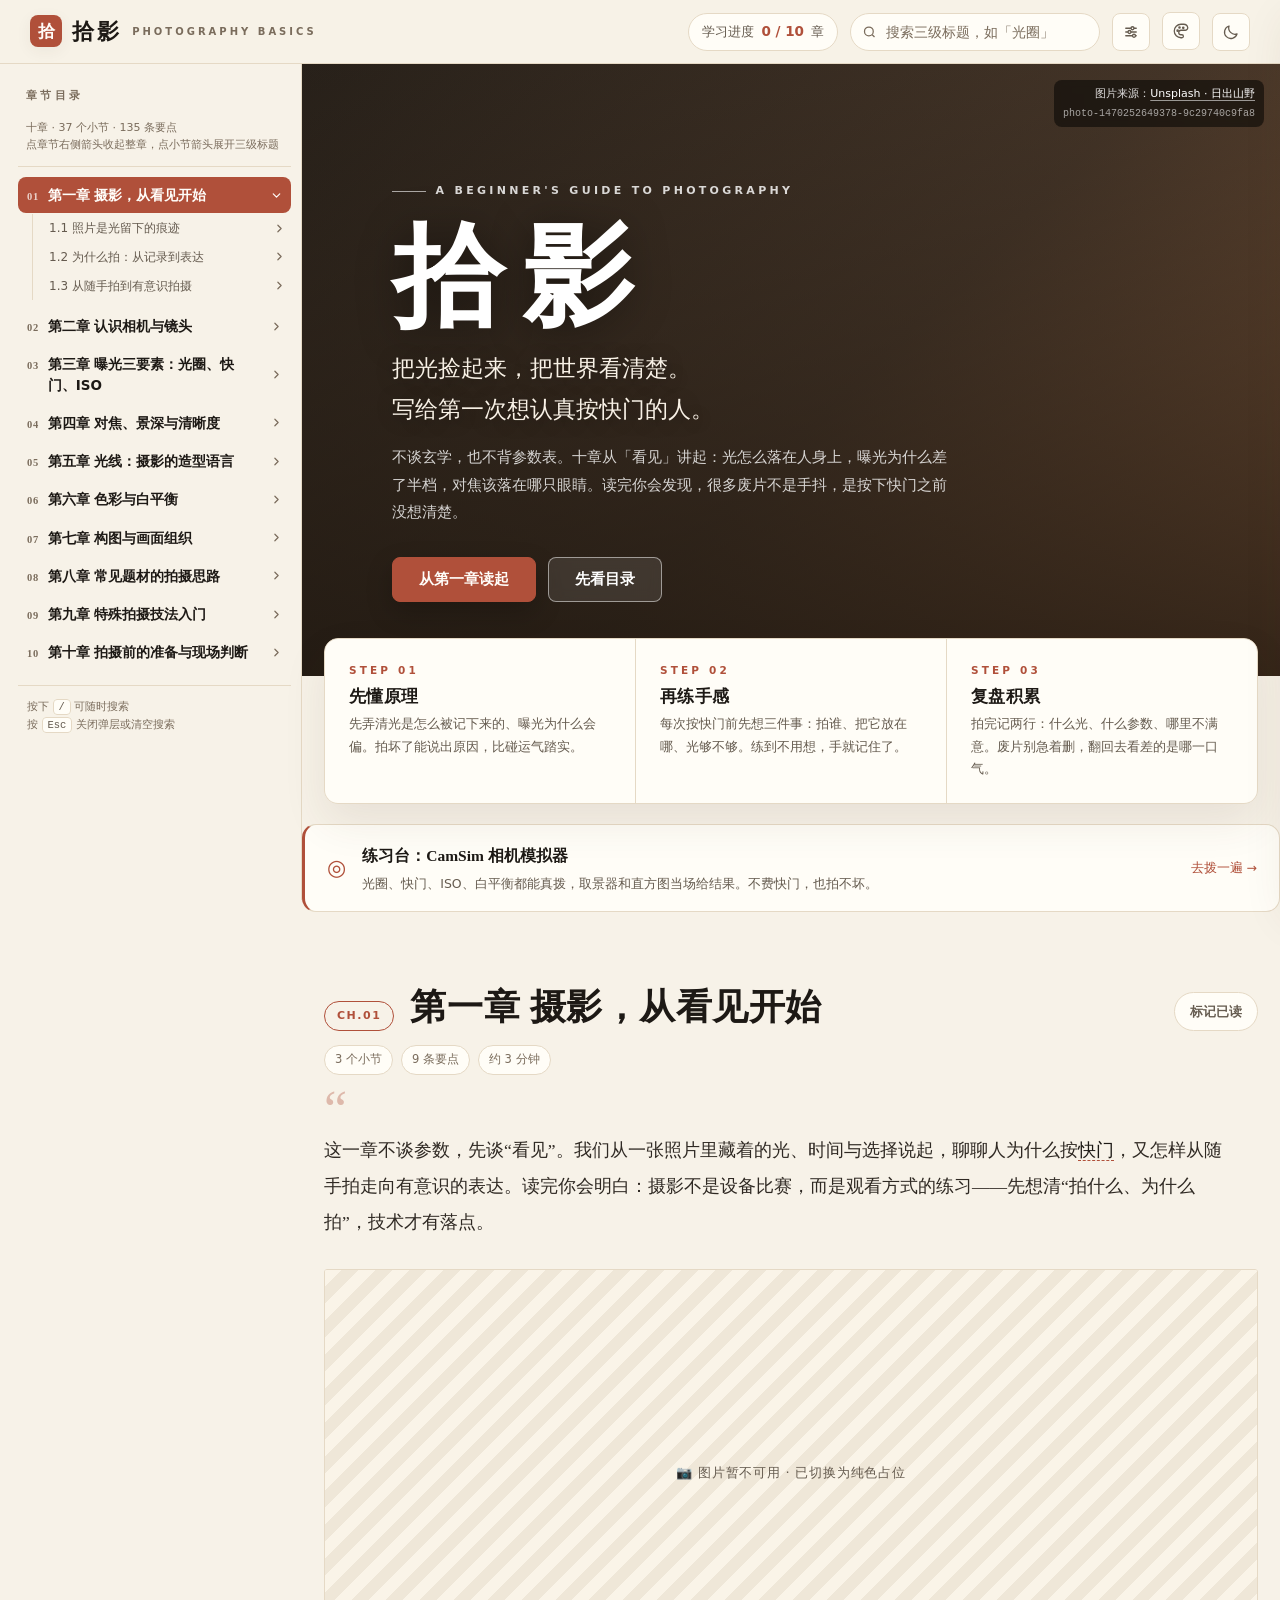
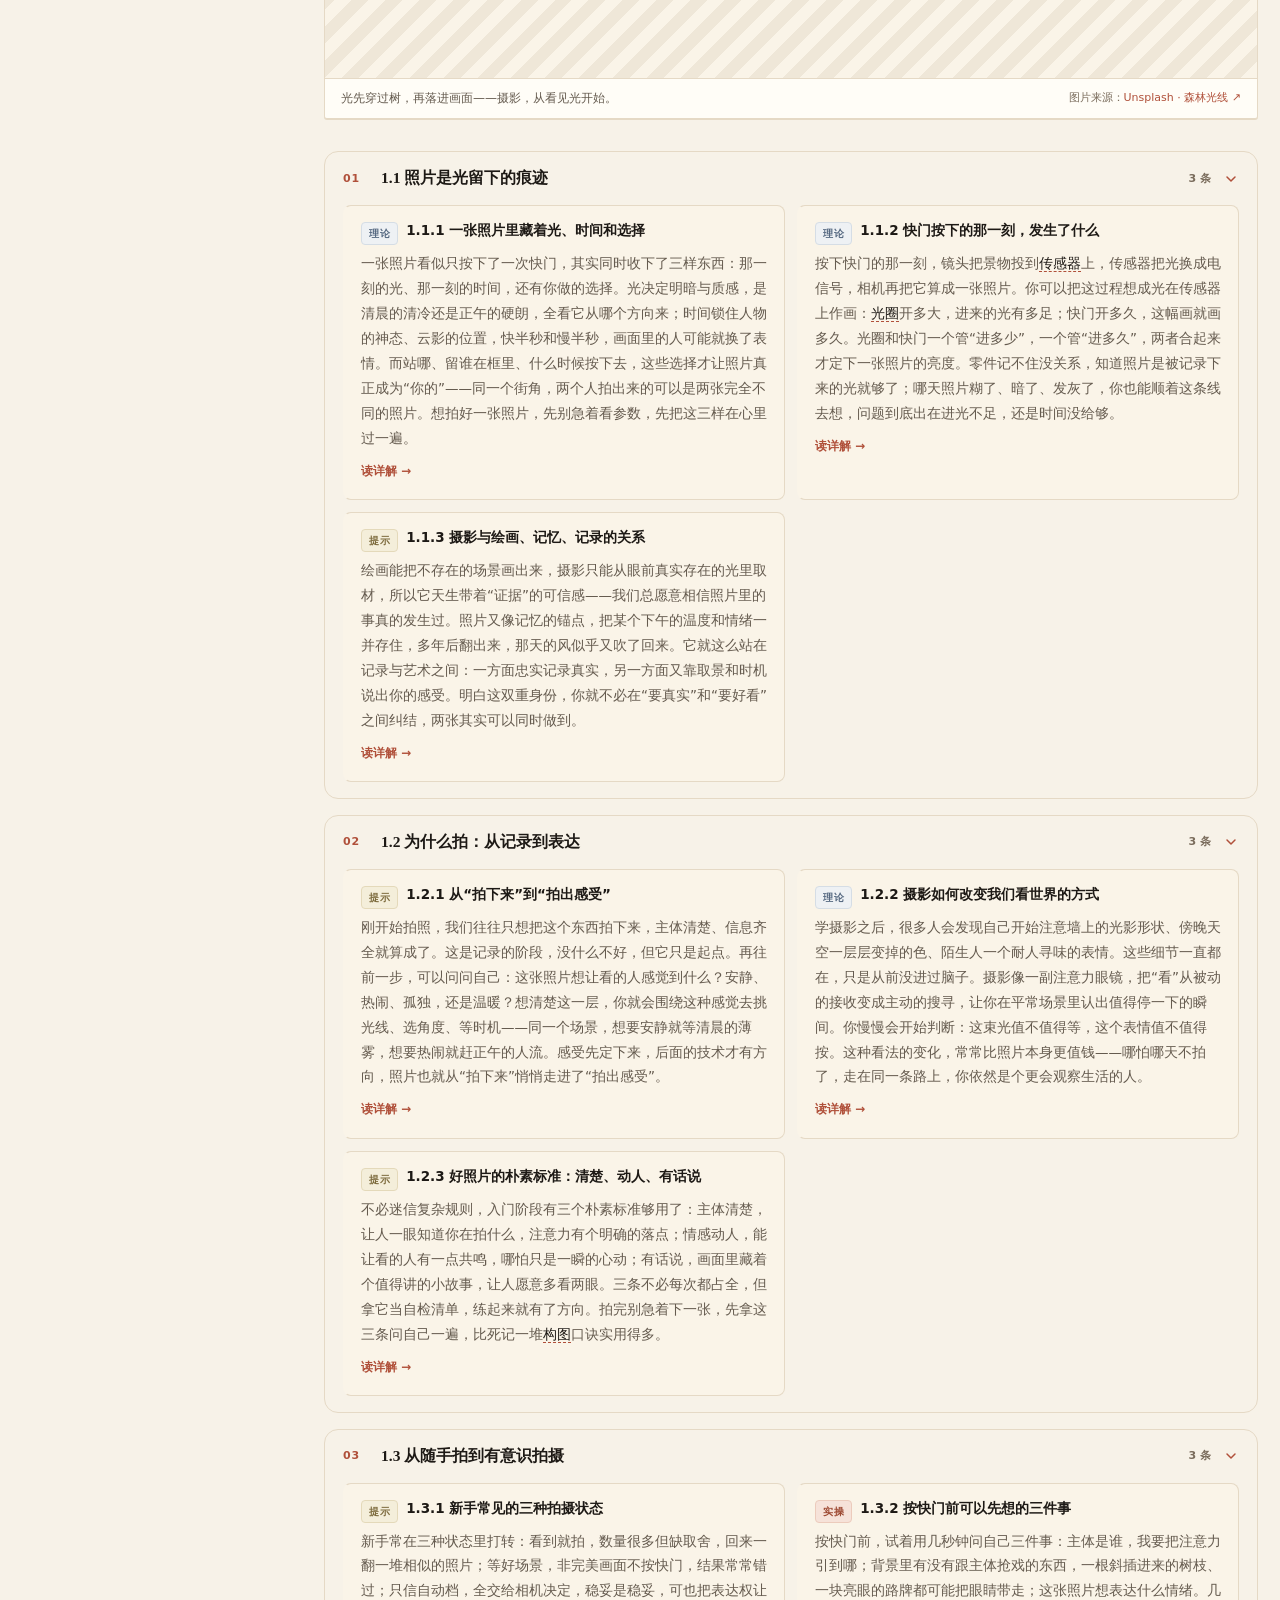
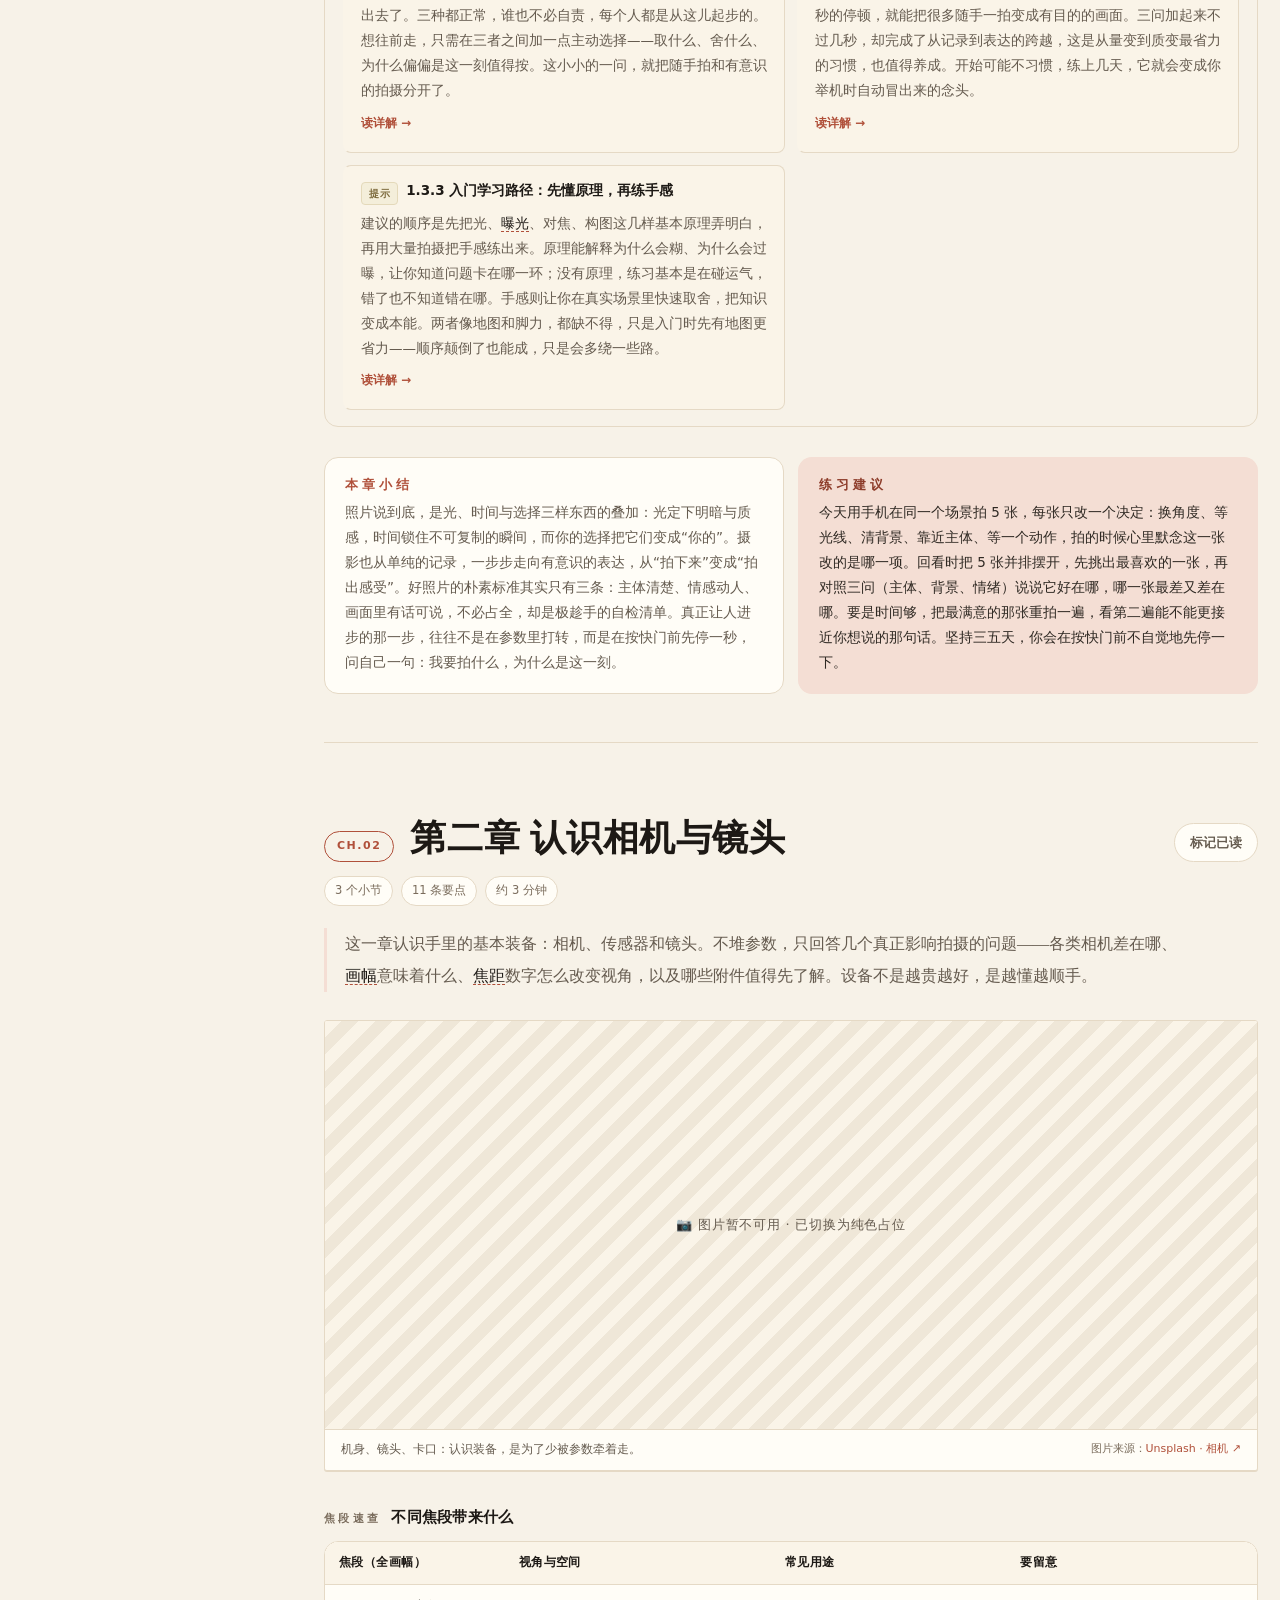
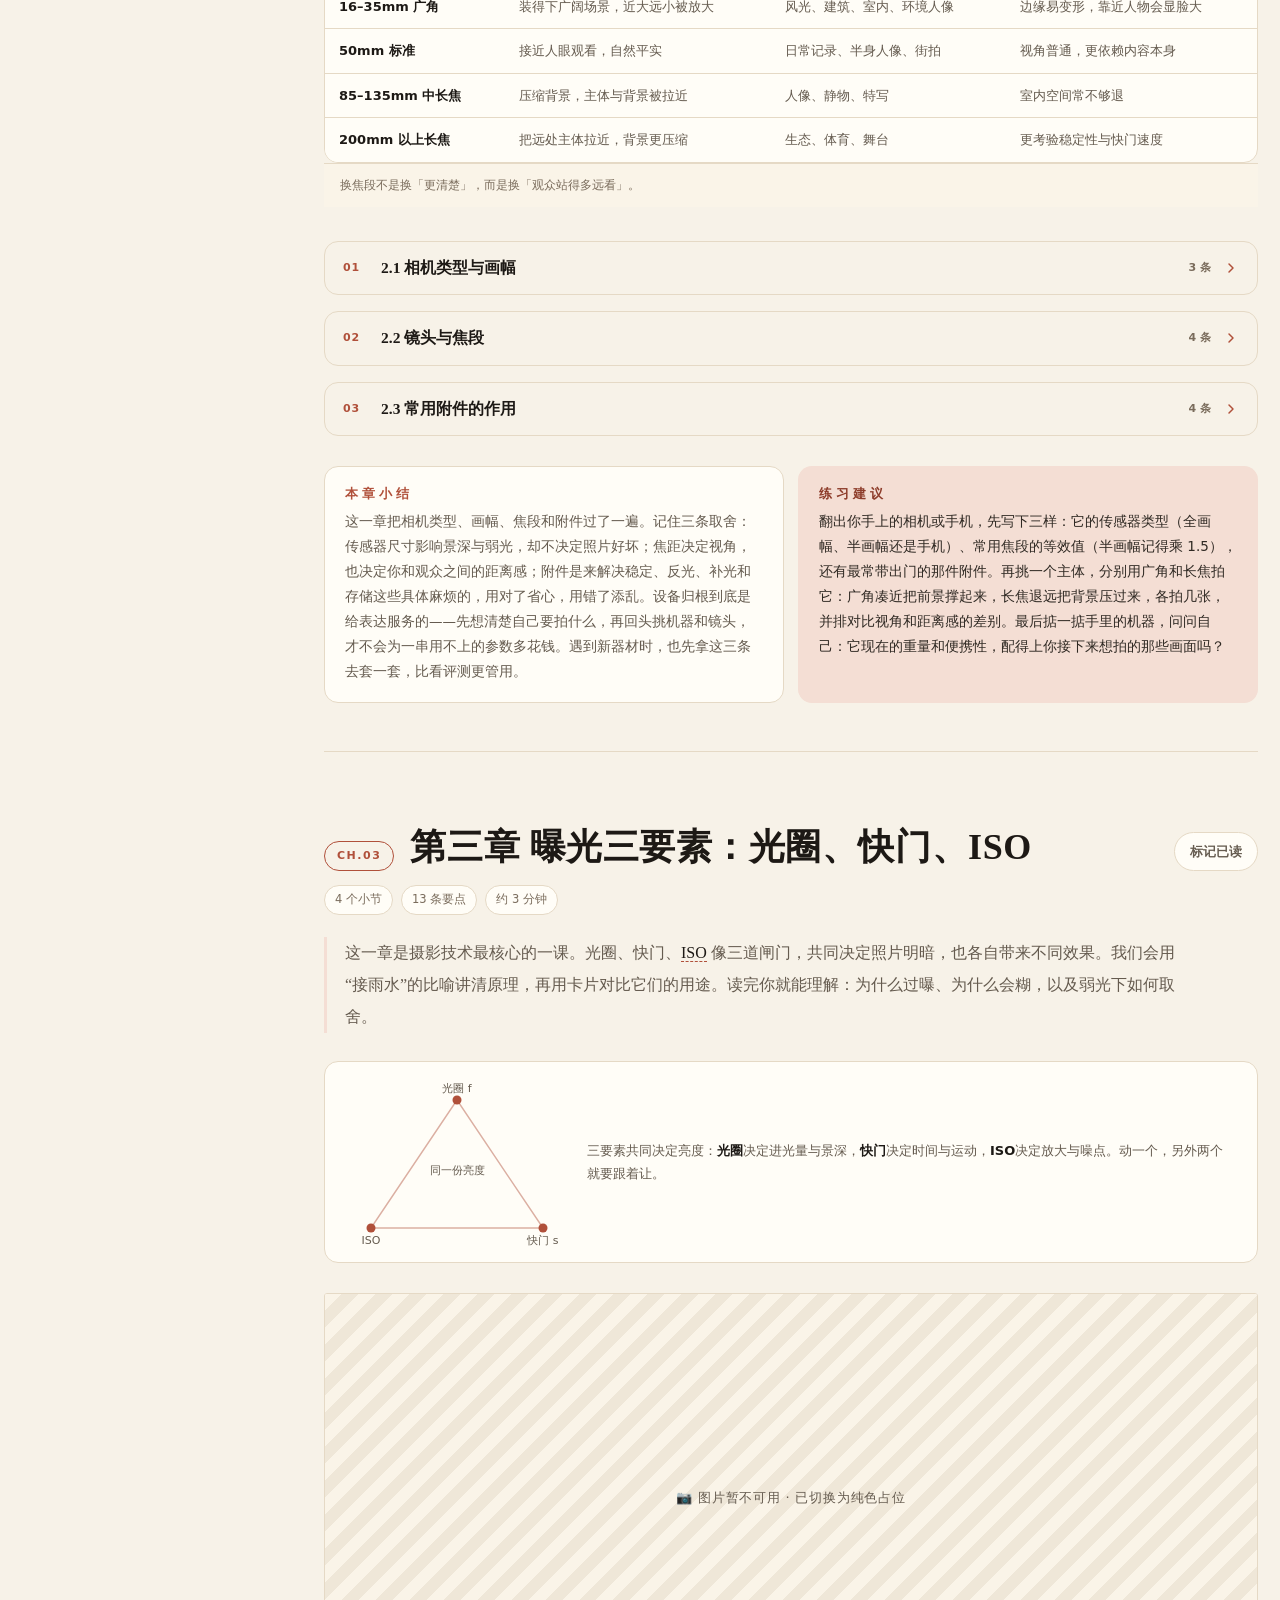
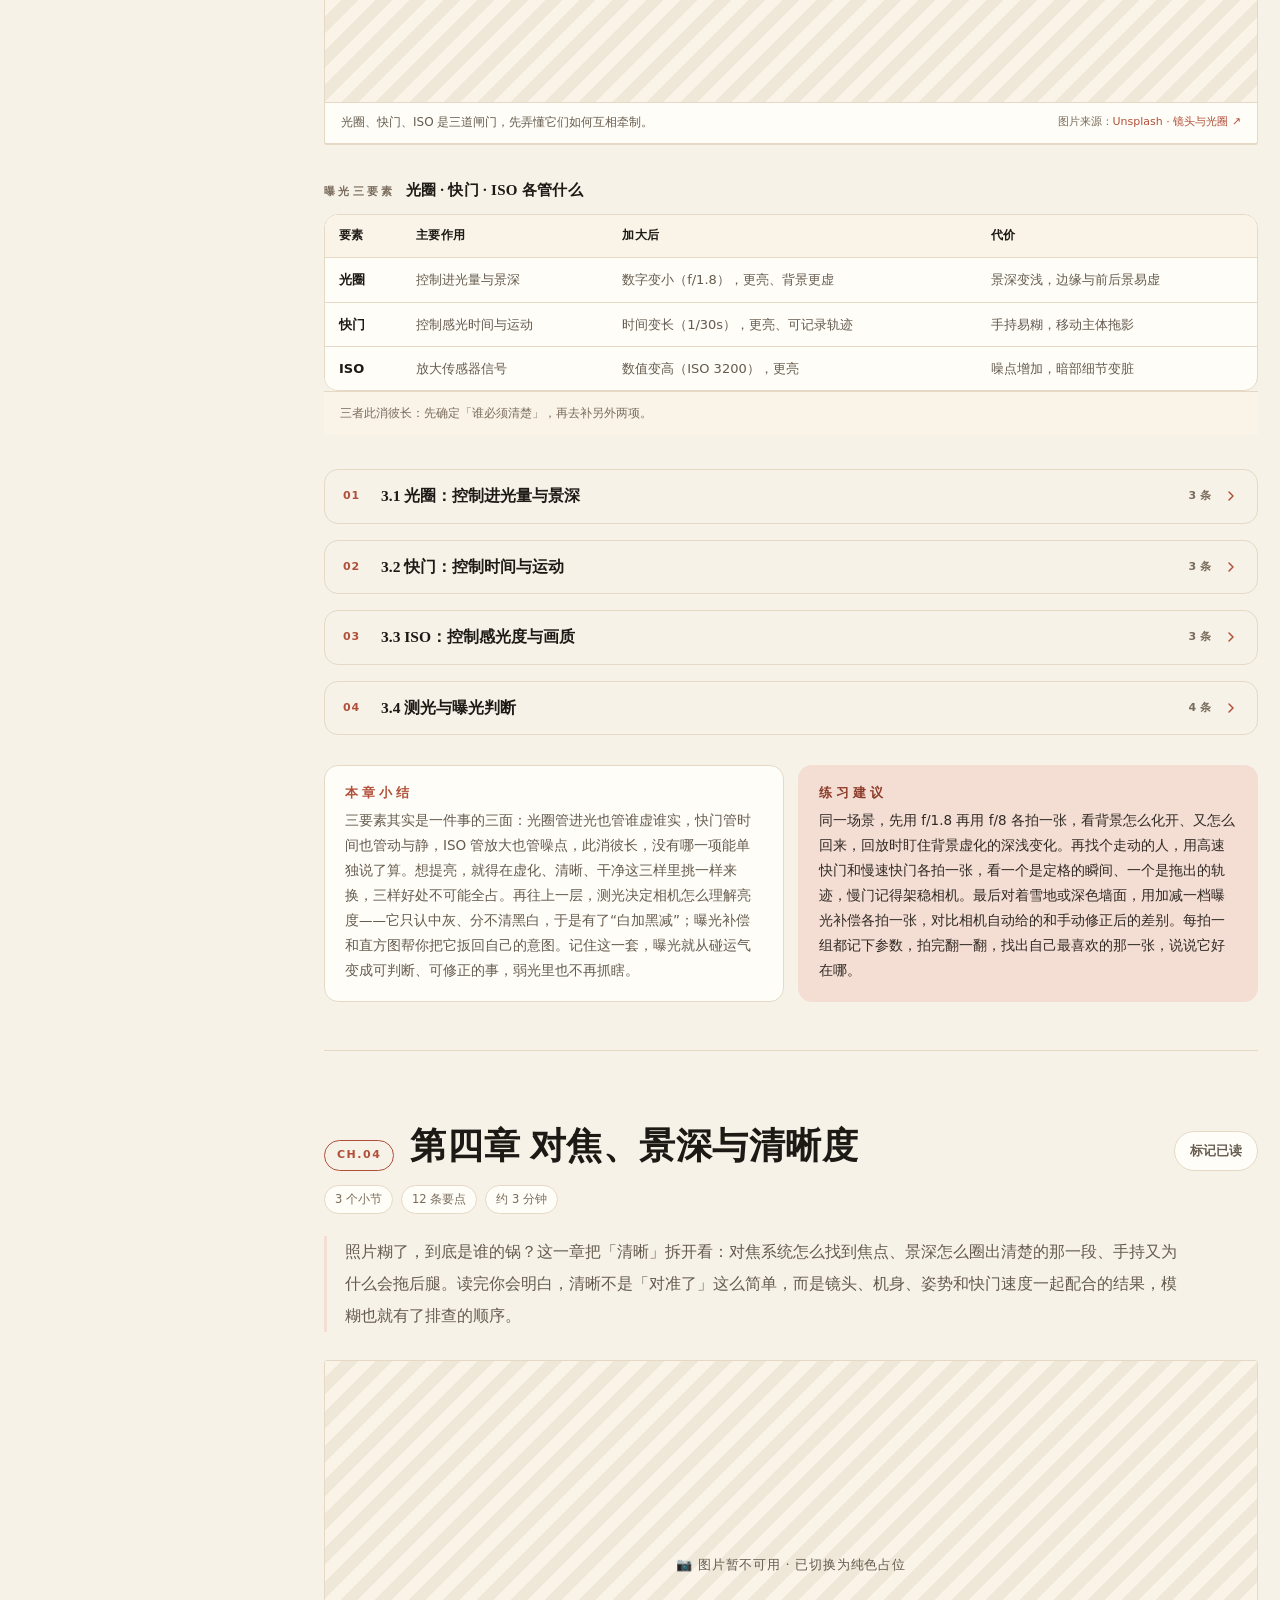
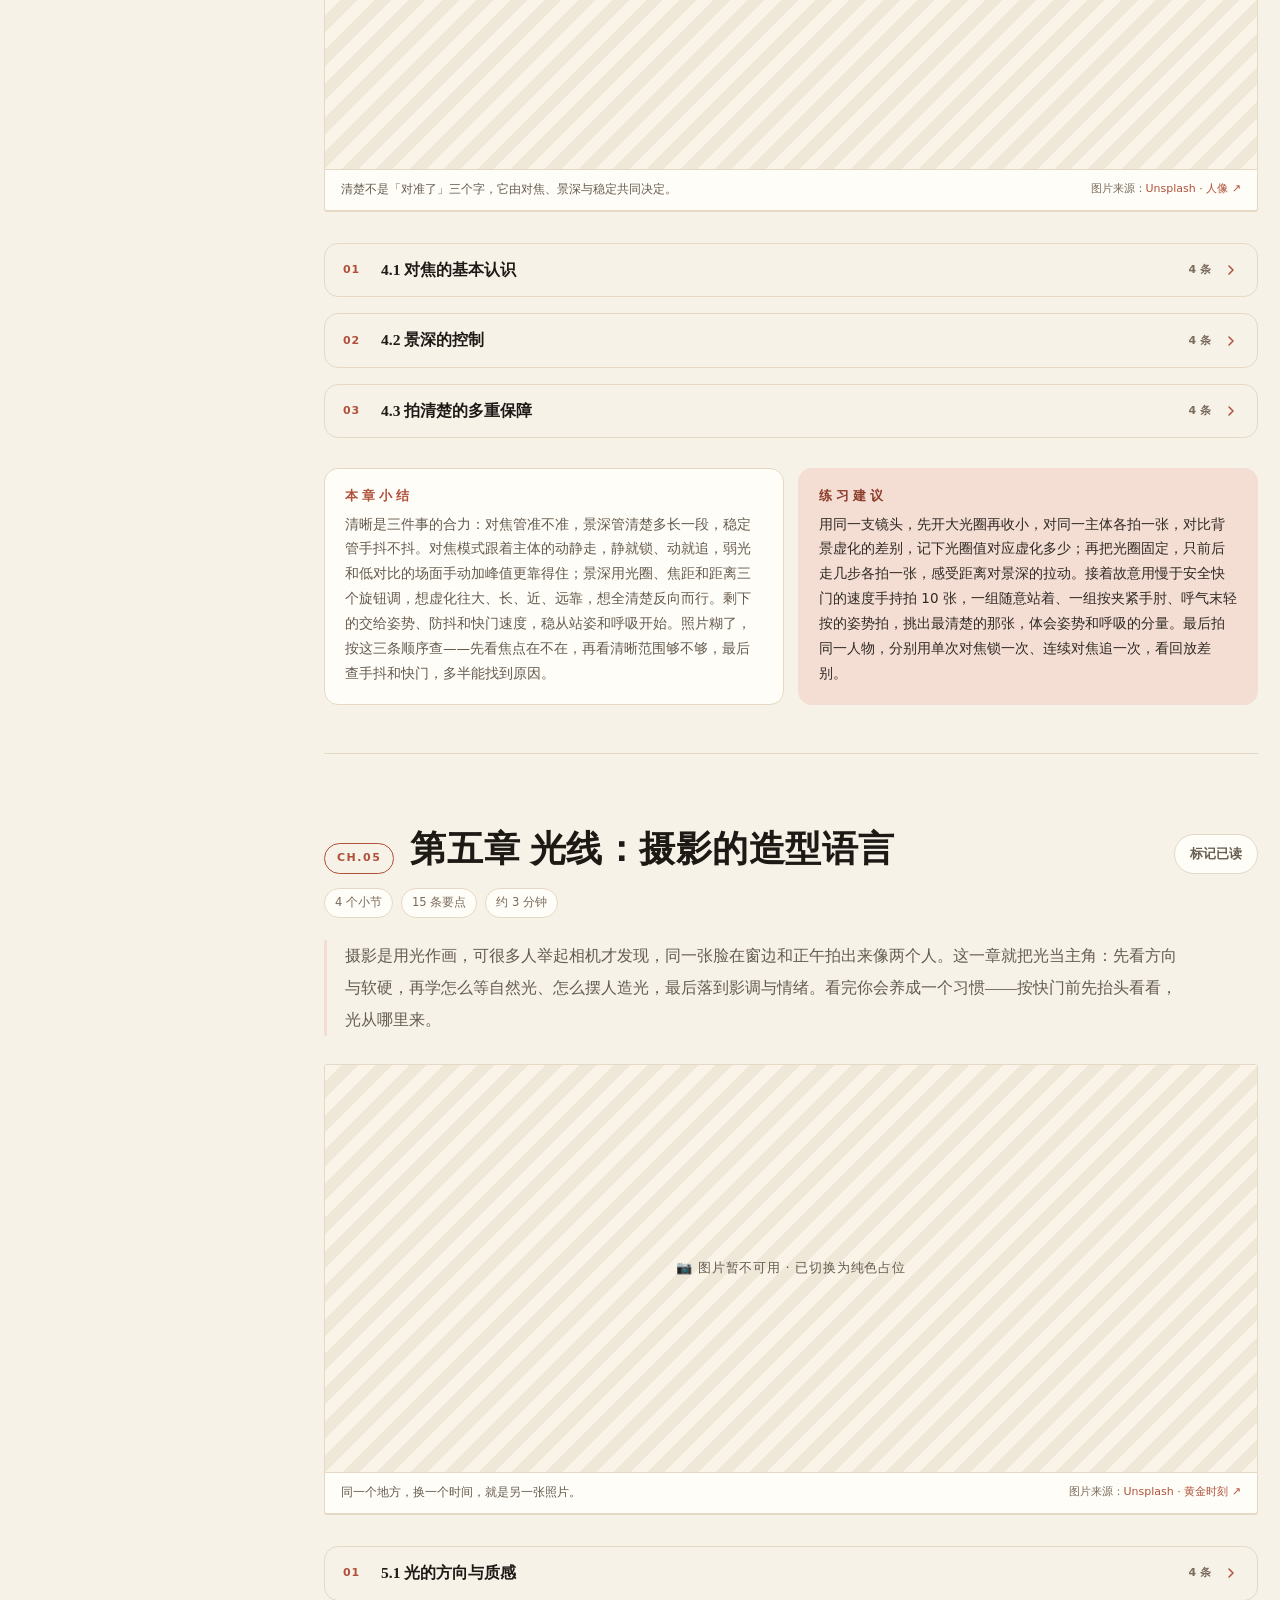
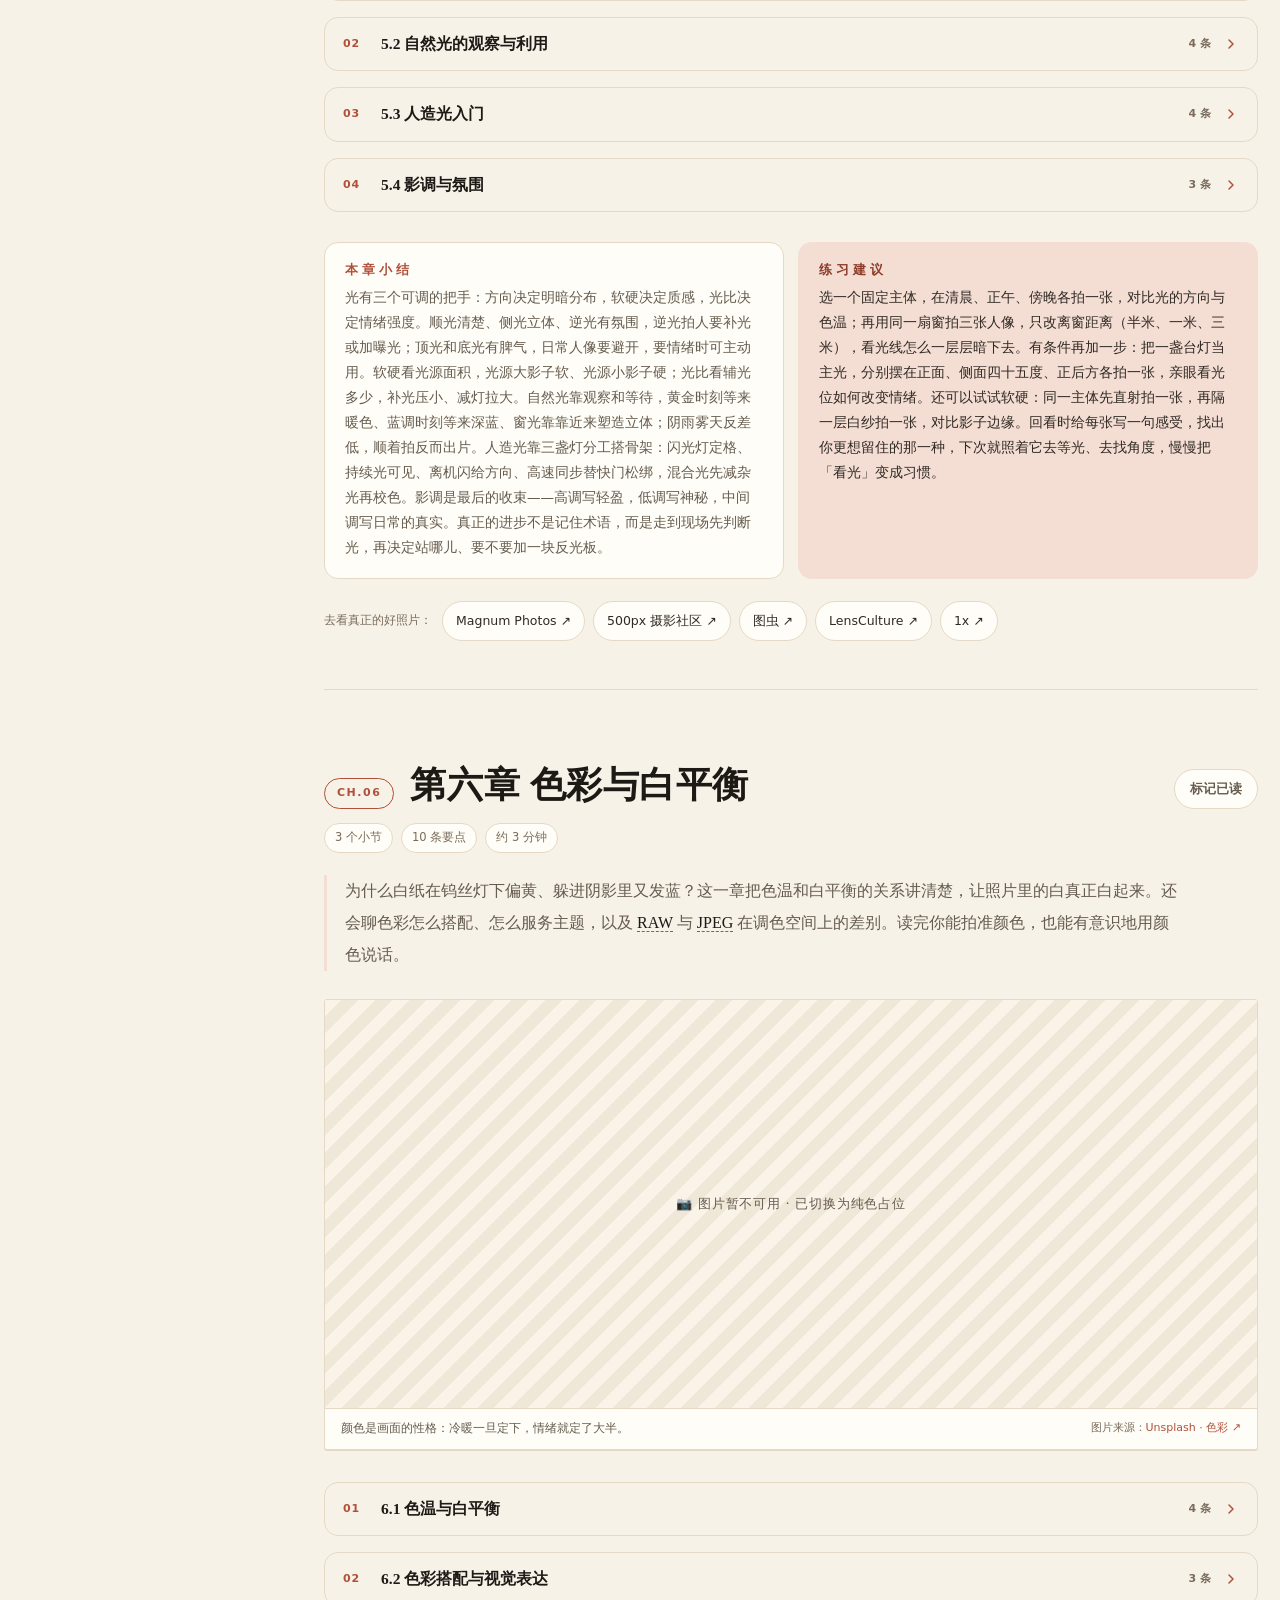
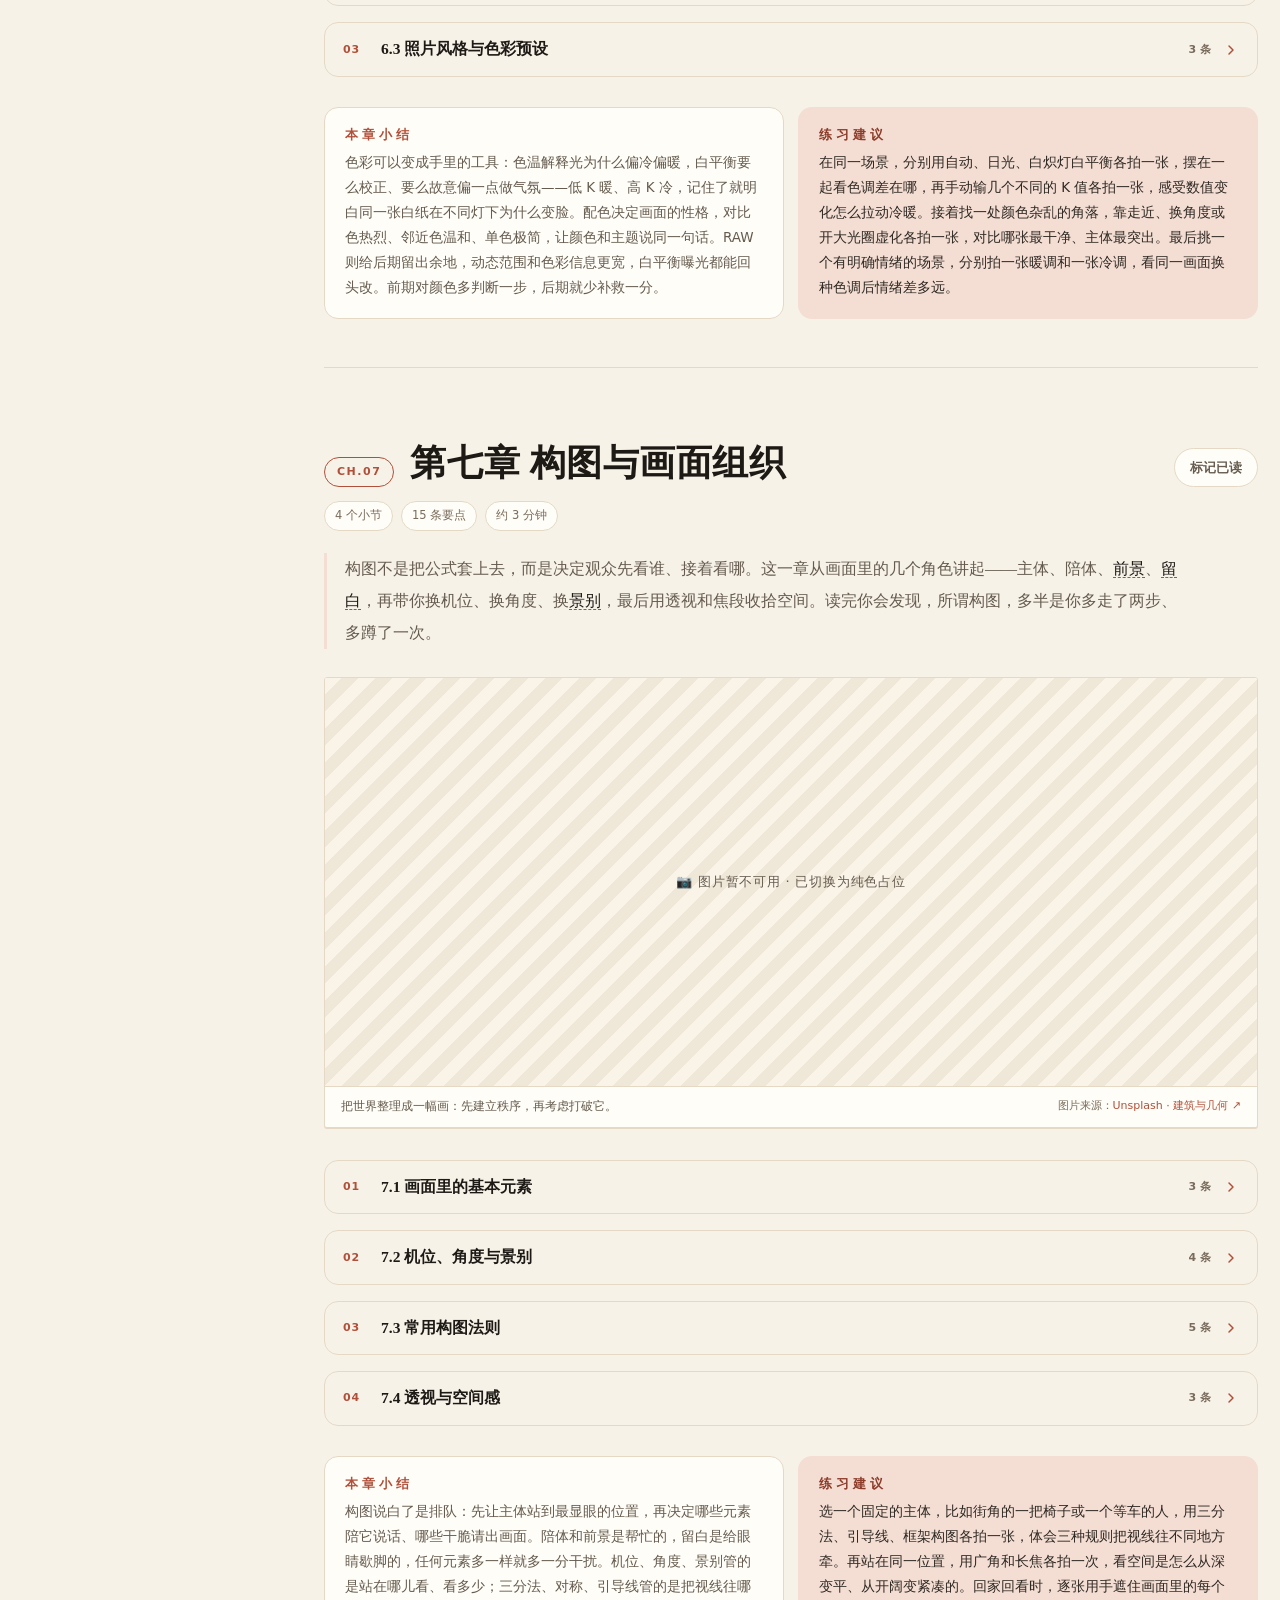
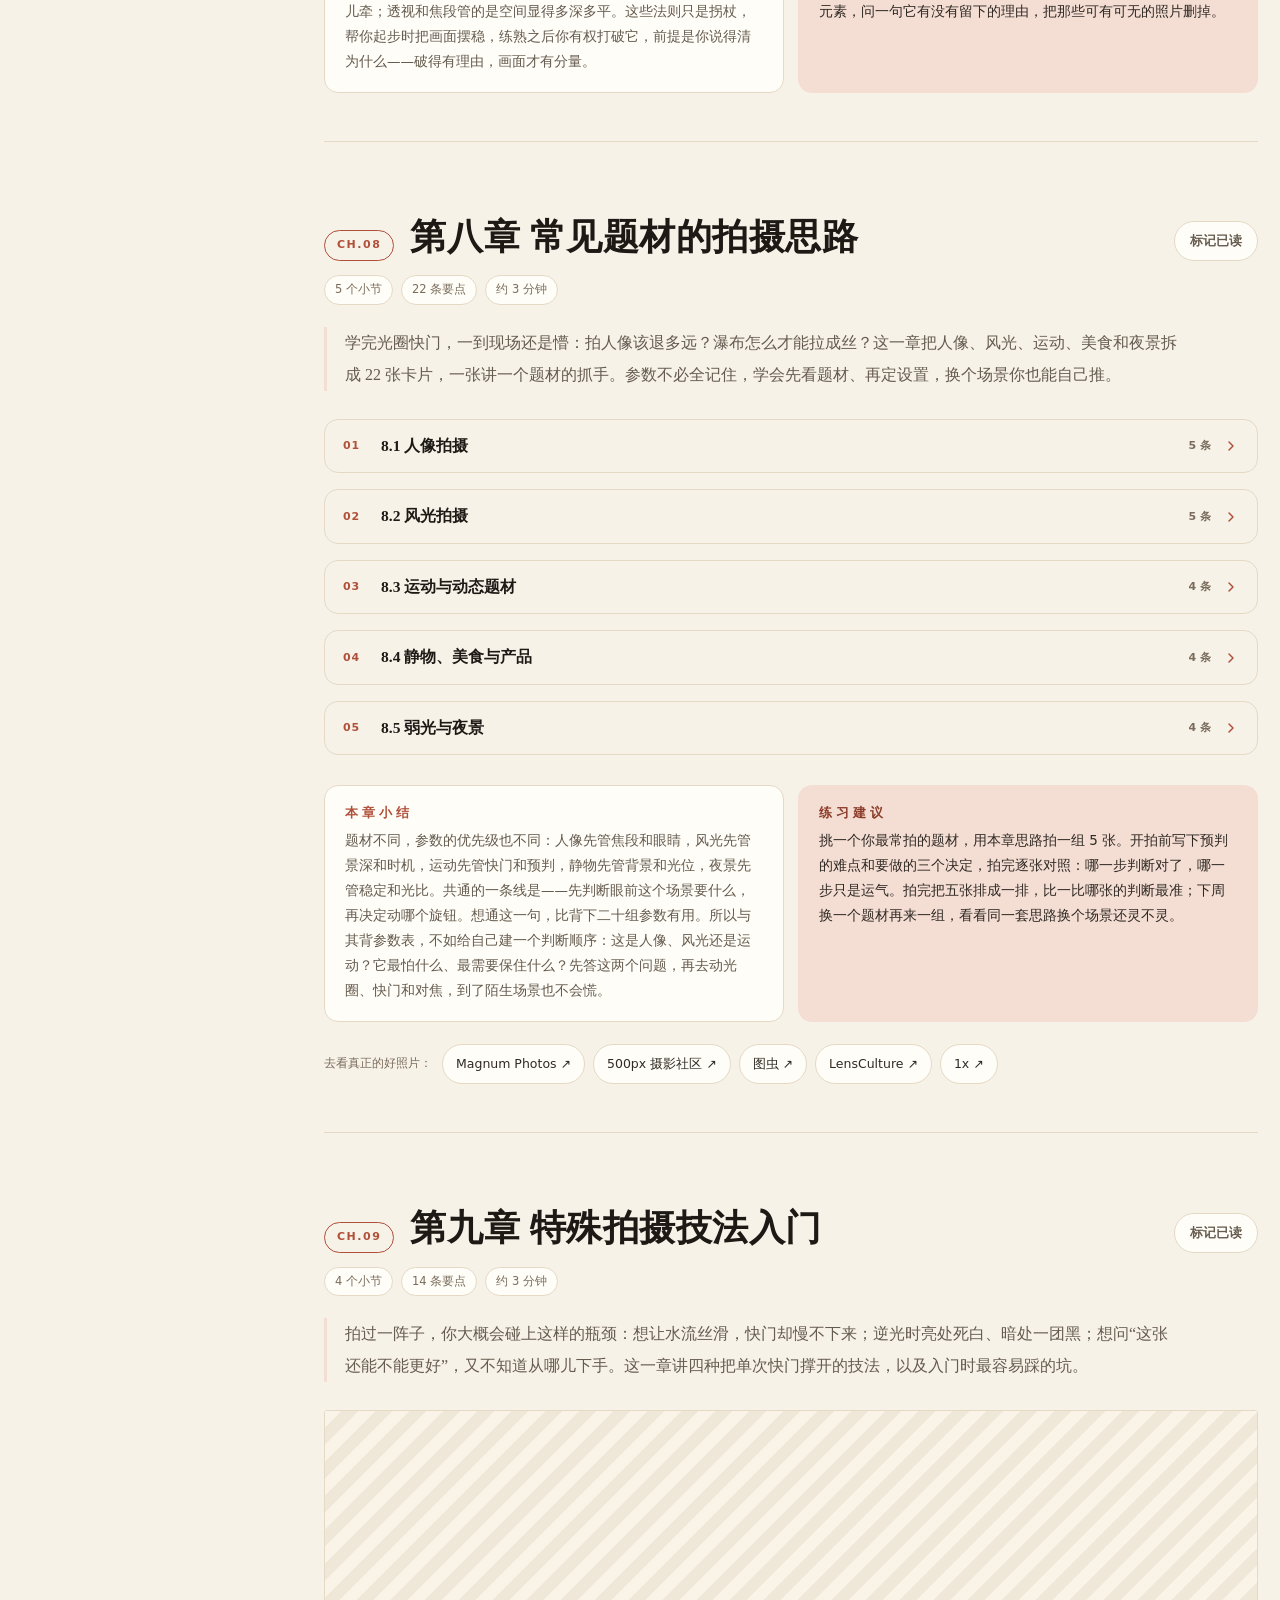
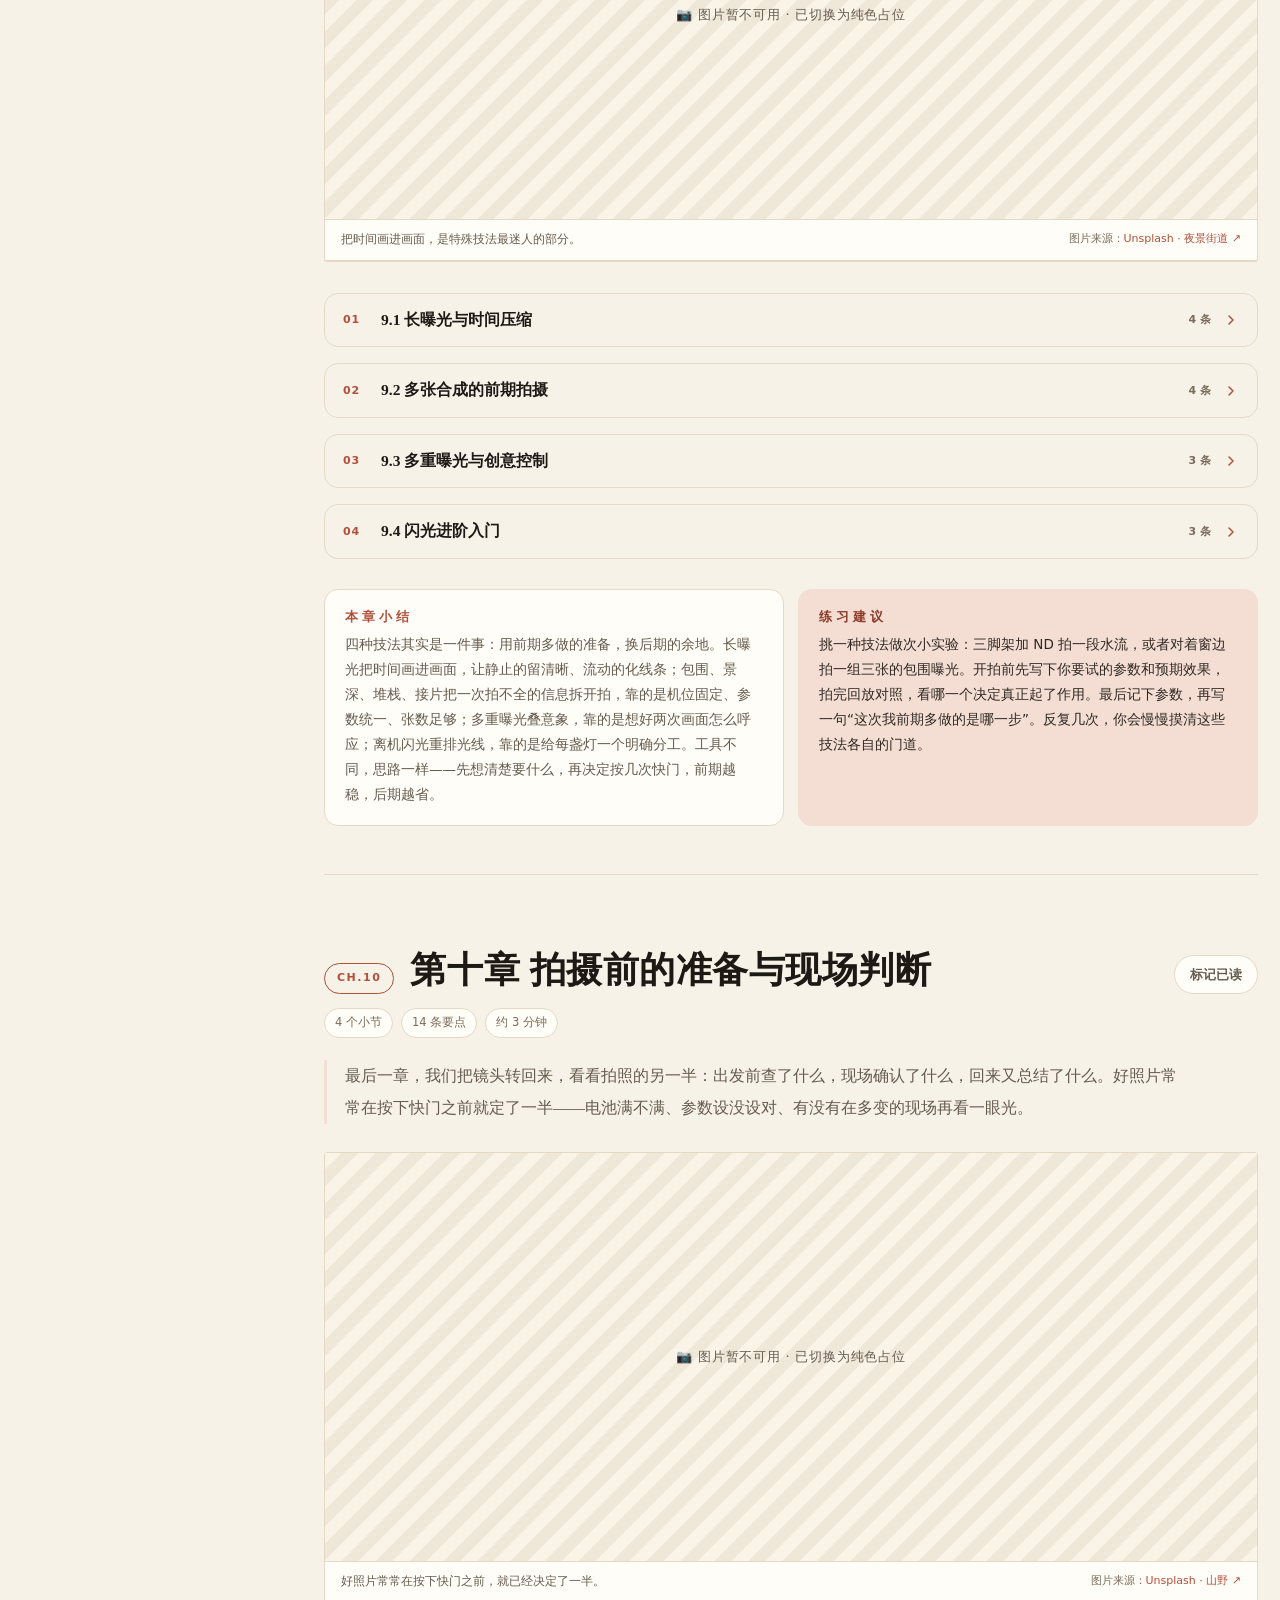
==== index.html @ 065211ba "feat(content): 全站文案扩写至 1.5-2 倍（10 章 135 条，元信息与数字零改动）" ====
<!DOCTYPE html>
<html lang="zh-CN" data-theme="paper" data-dark="false">
<head>
<meta charset="UTF-8">
<meta name="viewport" content="width=device-width, initial-scale=1, viewport-fit=cover">
<title>拾影 · 摄影前期拍摄入门</title>
<meta name="description" content="拾影：写给零基础者的摄影前期学习页。十章从「看见」讲到曝光、对焦、光线、构图与题材思路，一百三十五条要点逐条配详解与实拍案例，可搜索、可折叠、五套模板与暗色模式。">
<meta name="theme-color" content="#f7f2e8">
<meta name="color-scheme" content="light dark">
<link rel="icon" href="data:image/svg+xml,%3Csvg xmlns='http://www.w3.org/2000/svg' viewBox='0 0 32 32'%3E%3Crect width='32' height='32' rx='7' fill='%23b0503a'/%3E%3Ctext x='16' y='23' font-size='19' font-family='serif' fill='%23fffdf9' text-anchor='middle'%3E拾%3C/text%3E%3C/svg%3E">
<link rel="canonical" href="https://linan4268.github.io/ShiYing/">
<link rel="preconnect" href="https://images.unsplash.com" crossorigin>
<link rel="dns-prefetch" href="https://images.unsplash.com">
<meta property="og:type" content="website">
<meta property="og:site_name" content="拾影">
<meta property="og:locale" content="zh_CN">
<meta property="og:title" content="拾影 · 摄影前期拍摄入门">
<meta property="og:description" content="十章、135 个要点：从看见讲到光怎么用、片子为什么糊、构图怎么取舍。写给第一次想认真拍照的人。">
<meta property="og:url" content="https://linan4268.github.io/ShiYing/">
<meta property="og:image" content="https://images.unsplash.com/photo-1470252649378-9c29740c9fa8?auto=format&amp;fit=crop&amp;w=1200&amp;q=80">
<meta property="og:image:alt" content="晨雾中的山野，日出把云层与草地染成暖橙色">
<meta name="twitter:card" content="summary_large_image">
<meta name="twitter:title" content="拾影 · 摄影前期拍摄入门">
<meta name="twitter:description" content="十章、135 个要点：写给第一次想认真拍照的人，从看见讲到现场怎么判断。">
<meta name="twitter:image" content="https://images.unsplash.com/photo-1470252649378-9c29740c9fa8?auto=format&amp;fit=crop&amp;w=1200&amp;q=80">
<script>
/* 首帧前套用已保存的模板、明暗与外观偏好，避免深色偏好用户看到白屏闪一下 */
(function () {
  try {
    var r = document.documentElement, t = localStorage.getItem('shiying:theme');
    if (t) { t = JSON.parse(t); if (t === 'paper' || t === 'cinema' || t === 'grid' || t === 'ink' || t === 'mono') r.setAttribute('data-theme', t); }
    var d = localStorage.getItem('shiying:dark');
    if (d === null) d = window.matchMedia && window.matchMedia('(prefers-color-scheme: dark)').matches;
    else d = JSON.parse(d);
    r.setAttribute('data-dark', d ? 'true' : 'false');
    var map = { lookFont: 'data-font', lookSize: 'data-size', lookLead: 'data-lead', lookDensity: 'data-density' };
    Object.keys(map).forEach(function (k) {
      var v = localStorage.getItem('shiying:' + k);
      if (!v) return;
      try { v = JSON.parse(v); } catch (e2) { return; }
      if (typeof v === 'string' && v) r.setAttribute(map[k], v);
    });
  } catch (e) { /* 隐私模式下 localStorage 不可用，用默认模板 */ }
})();
</script>
<style>
/* =========================================================================
   拾影 · 样式
   主题：<html data-theme="paper|cinema|grid">     三套 UI 模板
   亮度：<html data-dark="true|false">            独立于模板的暗色层
   两者可自由叠加，各自记忆。
   ========================================================================= */

/* ------------------------- 模板 A · 暖纸杂志风 ------------------------- */
html[data-theme="paper"] {
  --bg:#f7f2e8; --bg-2:#efe7d8; --panel:#fffdf7; --panel-2:#faf4e8;
  --text:#2f2923; --text-strong:#1d1915; --muted:#655b4f; --faint:#7a6c5c;
  --accent:#b0503a; --accent-2:#8d3c2a; --accent-soft:#f4ded4; --on-accent:#fffdf9;
  --line:#e5d9c5; --line-strong:#d3c3a9;
  --shadow:0 18px 44px rgba(74,55,35,.09); --shadow-sm:0 4px 16px rgba(74,55,35,.06);
  --r:14px; --r-sm:8px; --fig-r:3px;
  --font-head:"Songti SC","STSong","Noto Serif SC","Source Han Serif SC",Georgia,"Times New Roman",serif;
  --font-body:"PingFang SC","Hiragino Sans GB","Microsoft YaHei","Noto Sans SC",system-ui,sans-serif;
  --head-ls:.015em; --label-ls:.3em;
  --hero-grad:linear-gradient(180deg,rgba(28,21,14,.16) 0%,rgba(28,21,14,.42) 46%,rgba(28,21,14,.78) 100%);
  --unit-cols:repeat(auto-fill,minmax(300px,1fr));
  --unit-bg:transparent; --unit-border:var(--line); --unit-radius:var(--r);
  --toc-w:302px; --lh:1.9;
  --tag-theory-bg:#eef1f4; --tag-theory-fg:#556880; --tag-theory-bd:#d5dde5;
  --tag-do-bg:#f6e2d9; --tag-do-fg:#9c4730; --tag-do-bd:#eccbbc;
  --tag-tip-bg:#f4eeda; --tag-tip-fg:#7c6a3c; --tag-tip-bd:#e4d9ba;
  --grid-dots:none;
}
html[data-theme="paper"][data-dark="true"] {
  --bg:#1b1713; --bg-2:#241f18; --panel:#26211a; --panel-2:#2e2820;
  --text:#e8ded0; --text-strong:#f7efe3; --muted:#b4a795; --faint:#a2957f;
  --accent:#e08a6b; --accent-2:#f0a588; --accent-soft:#4a3128; --on-accent:#20160f;
  --line:#3c332a; --line-strong:#544737;
  --shadow:0 18px 44px rgba(0,0,0,.42); --shadow-sm:0 4px 18px rgba(0,0,0,.34);
  --hero-grad:linear-gradient(180deg,rgba(0,0,0,.22) 0%,rgba(0,0,0,.5) 45%,rgba(0,0,0,.85) 100%);
  --tag-theory-bg:#1e2833; --tag-theory-fg:#a7bdd6; --tag-theory-bd:#2c3a4a;
  --tag-do-bg:#34211a; --tag-do-fg:#eaa88f; --tag-do-bd:#4b3026;
  --tag-tip-bg:#2c2718; --tag-tip-fg:#d6c18a; --tag-tip-bd:#413922;
}

/* ------------------------- 模板 B · 影院暗调 ------------------------- */
html[data-theme="cinema"] {
  --bg:#f2f1ee; --bg-2:#e7e6e1; --panel:#ffffff; --panel-2:#f7f7f4;
  --text:#23252b; --text-strong:#0e1014; --muted:#5c5f68; --faint:#6a6d76;
  --accent:#8a6110; --accent-2:#6f4d0c; --accent-soft:#f3e8cd; --on-accent:#fffdf7;
  --line:#dedcd6; --line-strong:#c7c5bd;
  --shadow:0 26px 70px rgba(16,18,24,.12); --shadow-sm:0 6px 20px rgba(16,18,24,.08);
  --r:2px; --r-sm:2px; --fig-r:0px;
  --font-head:"Helvetica Neue",Helvetica,"Arial Nova",Arial,"PingFang SC","Microsoft YaHei",sans-serif;
  --font-body:"Helvetica Neue",Helvetica,Arial,"PingFang SC","Microsoft YaHei",sans-serif;
  --head-ls:-.01em; --label-ls:.44em;
  --hero-grad:linear-gradient(180deg,rgba(0,0,0,.12) 0%,rgba(0,0,0,.4) 40%,rgba(0,0,0,.86) 100%);
  --unit-cols:1fr;
  --unit-bg:var(--panel); --unit-border:transparent; --unit-radius:0px;
  --toc-w:284px; --lh:1.95;
  --tag-theory-bg:transparent; --tag-theory-fg:#63666f; --tag-theory-bd:#d4d2cb;
  --tag-do-bg:transparent; --tag-do-fg:#8a6110; --tag-do-bd:#d9c8a4;
  --tag-tip-bg:transparent; --tag-tip-fg:#5f646d; --tag-tip-bd:#d9d7d0;
  --grid-dots:none;
}
html[data-theme="cinema"][data-dark="true"] {
  --bg:#0b0c0f; --bg-2:#111318; --panel:#14161b; --panel-2:#191c22;
  --text:#e4e6ea; --text-strong:#ffffff; --muted:#9a9ea7; --faint:#868b95;
  --accent:#d8a53f; --accent-2:#f0c46f; --accent-soft:#33280f; --on-accent:#17120a;
  --line:#262a31; --line-strong:#3a3f48;
  --shadow:0 30px 80px rgba(0,0,0,.6); --shadow-sm:0 8px 24px rgba(0,0,0,.45);
  --hero-grad:linear-gradient(180deg,rgba(0,0,0,.15) 0%,rgba(0,0,0,.48) 42%,rgba(0,0,0,.92) 100%);
  --tag-theory-bg:transparent; --tag-theory-fg:#8f95a1; --tag-theory-bd:#31353d;
  --tag-do-bg:transparent; --tag-do-fg:#d8a53f; --tag-do-bd:#4a3b1d;
  --tag-tip-bg:transparent; --tag-tip-fg:#9aa0ab; --tag-tip-bd:#31353d;
}

/* ------------------------- 模板 C · 网格手册 ------------------------- */
html[data-theme="grid"] {
  --bg:#f3f8f7; --bg-2:#e8f2f0; --panel:#ffffff; --panel-2:#f4fbfa;
  --text:#1f3033; --text-strong:#102326; --muted:#4c6166; --faint:#5c7378;
  --accent:#17706a; --accent-2:#125c56; --accent-soft:#d7efeb; --on-accent:#ffffff;
  --line:#dcebe8; --line-strong:#bcd9d4;
  --shadow:0 12px 32px rgba(22,84,77,.10); --shadow-sm:0 3px 12px rgba(22,84,77,.07);
  --r:18px; --r-sm:11px; --fig-r:16px;
  --font-head:"PingFang SC","Microsoft YaHei","Noto Sans SC",system-ui,sans-serif;
  --font-body:"PingFang SC","Microsoft YaHei","Noto Sans SC",system-ui,sans-serif;
  --head-ls:.005em; --label-ls:.22em;
  --hero-grad:linear-gradient(180deg,rgba(6,44,41,.18) 0%,rgba(6,44,41,.46) 45%,rgba(6,44,41,.82) 100%);
  --unit-cols:repeat(auto-fill,minmax(260px,1fr));
  --unit-bg:var(--panel); --unit-border:var(--line); --unit-radius:var(--r);
  --toc-w:308px; --lh:1.82;
  --tag-theory-bg:#e8f0f8; --tag-theory-fg:#41688c; --tag-theory-bd:#d3e2f0;
  --tag-do-bg:#d9f0ec; --tag-do-fg:#126e63; --tag-do-bd:#bde4dd;
  --tag-tip-bg:#fbf0d6; --tag-tip-fg:#7d5f12; --tag-tip-bd:#efdfb6;
  --grid-dots:radial-gradient(circle at 1px 1px,rgba(31,138,126,.16) 1px,transparent 0) 0 0/22px 22px;
}
html[data-theme="grid"][data-dark="true"] {
  --bg:#0f1a1b; --bg-2:#142527; --panel:#182a2c; --panel-2:#1d3234;
  --text:#d9ebe8; --text-strong:#f2fbf9; --muted:#9ab8b5; --faint:#82a09a;
  --accent:#5fd0c0; --accent-2:#8ae4d6; --accent-soft:#21403d; --on-accent:#08201e;
  --line:#284043; --line-strong:#3a5a5c;
  --shadow:0 16px 40px rgba(0,0,0,.4); --shadow-sm:0 4px 14px rgba(0,0,0,.3);
  --hero-grad:linear-gradient(180deg,rgba(0,0,0,.2) 0%,rgba(0,0,0,.52) 45%,rgba(0,0,0,.88) 100%);
  --tag-theory-bg:#1b2c33; --tag-theory-fg:#9dc3d8; --tag-theory-bd:#29414b;
  --tag-do-bg:#17352f; --tag-do-fg:#7fe0cd; --tag-do-bd:#245147;
  --tag-tip-bg:#2e2812; --tag-tip-fg:#dcc685; --tag-tip-bd:#443a19;
  --grid-dots:radial-gradient(circle at 1px 1px,rgba(95,208,192,.14) 1px,transparent 0) 0 0/22px 22px;
}

/* ------------------------- 模板 D · 水墨纸本 ------------------------- */
html[data-theme="ink"] {
  --bg:#f4f2ec; --bg-2:#eae7de; --panel:#fbfaf6; --panel-2:#f1ede3;
  --text:#252b2c; --text-strong:#111617; --muted:#4e5657; --faint:#626a6c;
  --accent:#2f5d57; --accent-2:#24463f; --accent-soft:#dfeae5; --on-accent:#fbfaf6;
  --line:#ded9cd; --line-strong:#c5bfb0;
  --shadow:0 16px 40px rgba(36,48,46,.09); --shadow-sm:0 4px 14px rgba(36,48,46,.06);
  --r:6px; --r-sm:4px; --fig-r:2px;
  --font-head:"Songti SC","STSong","Noto Serif SC","Source Han Serif SC",Georgia,serif;
  --font-body:"Songti SC","STSong","Noto Serif SC","Source Han Serif SC",Georgia,serif;
  --head-ls:.06em; --label-ls:.34em;
  --hero-grad:linear-gradient(180deg,rgba(18,26,25,.2) 0%,rgba(18,26,25,.46) 46%,rgba(18,26,25,.8) 100%);
  --unit-cols:repeat(auto-fill,minmax(290px,1fr));
  --unit-bg:transparent; --unit-border:var(--line); --unit-radius:var(--r);
  --toc-w:296px; --lh:2;
  --tag-theory-bg:#eef2f0; --tag-theory-fg:#4d6b66; --tag-theory-bd:#d8e3df;
  --tag-do-bg:#f0e7dd; --tag-do-fg:#8a4a33; --tag-do-bd:#e2d2c3;
  --tag-tip-bg:#f2efe2; --tag-tip-fg:#6f6234; --tag-tip-bd:#e3ddc4;
  --grid-dots:none;
}
html[data-theme="ink"][data-dark="true"] {
  --bg:#131719; --bg-2:#191f21; --panel:#1a2022; --panel-2:#202729;
  --text:#dde5e3; --text-strong:#f1f7f5; --muted:#a8b4b1; --faint:#93a09d;
  --accent:#7fb8ac; --accent-2:#a3d3c7; --accent-soft:#22322f; --on-accent:#0c1513;
  --line:#2b3335; --line-strong:#3d484a;
  --shadow:0 20px 50px rgba(0,0,0,.46); --shadow-sm:0 5px 18px rgba(0,0,0,.36);
  --hero-grad:linear-gradient(180deg,rgba(0,0,0,.24) 0%,rgba(0,0,0,.52) 46%,rgba(0,0,0,.86) 100%);
  --tag-theory-bg:#1b272a; --tag-theory-fg:#9dc0ba; --tag-theory-bd:#2a3a3d;
  --tag-do-bg:#33221c; --tag-do-fg:#e0a48d; --tag-do-bd:#4a332b;
  --tag-tip-bg:#2a2718; --tag-tip-fg:#d3c083; --tag-tip-bd:#3f3924;
}

/* ------------------------- 模板 E · 银盐黑白 ------------------------- */
html[data-theme="mono"] {
  --bg:#f4f4f4; --bg-2:#e9e9e9; --panel:#ffffff; --panel-2:#f7f7f7;
  --text:#1b1b1b; --text-strong:#000000; --muted:#525252; --faint:#6a6a6a;
  --accent:#1f1f1f; --accent-2:#000000; --accent-soft:#e9e9e9; --on-accent:#ffffff;
  --line:#dcdcdc; --line-strong:#bdbdbd;
  --shadow:0 18px 44px rgba(0,0,0,.12); --shadow-sm:0 4px 14px rgba(0,0,0,.08);
  --r:0px; --r-sm:0px; --fig-r:0px;
  --font-head:"Times New Roman",Didot,"Songti SC","STSong",serif;
  --font-body:"PingFang SC","Hiragino Sans GB","Microsoft YaHei","Noto Sans SC",system-ui,sans-serif;
  --head-ls:.02em; --label-ls:.5em;
  --hero-grad:linear-gradient(180deg,rgba(0,0,0,.2) 0%,rgba(0,0,0,.5) 44%,rgba(0,0,0,.88) 100%);
  --unit-cols:repeat(auto-fill,minmax(300px,1fr));
  --unit-bg:transparent; --unit-border:var(--line); --unit-radius:0px;
  --toc-w:290px; --lh:1.86;
  --tag-theory-bg:#efefef; --tag-theory-fg:#4d4d4d; --tag-theory-bd:#dedede;
  --tag-do-bg:#ececec; --tag-do-fg:#3d3d3d; --tag-do-bd:#dcdcdc;
  --tag-tip-bg:#f2f2f2; --tag-tip-fg:#5a5a5a; --tag-tip-bd:#e2e2e2;
  --grid-dots:none;
}
html[data-theme="mono"][data-dark="true"] {
  --bg:#0d0d0e; --bg-2:#131314; --panel:#161617; --panel-2:#1c1c1d;
  --text:#e9e9e9; --text-strong:#ffffff; --muted:#b0b0b0; --faint:#949494;
  --accent:#f0f0f0; --accent-2:#ffffff; --accent-soft:#242426; --on-accent:#111111;
  --line:#2b2b2c; --line-strong:#3d3d3f;
  --shadow:0 24px 60px rgba(0,0,0,.62); --shadow-sm:0 6px 18px rgba(0,0,0,.5);
  --hero-grad:linear-gradient(180deg,rgba(0,0,0,.2) 0%,rgba(0,0,0,.52) 44%,rgba(0,0,0,.9) 100%);
  --tag-theory-bg:#1e1e1f; --tag-theory-fg:#bfbfbf; --tag-theory-bd:#333333;
  --tag-do-bg:#262626; --tag-do-fg:#e0e0e0; --tag-do-bd:#3a3a3a;
  --tag-tip-bg:#242422; --tag-tip-fg:#cfcfcf; --tag-tip-bd:#3a3a39;
}

/* ------------------------------- 基础 ------------------------------- */
*,*::before,*::after{box-sizing:border-box}
html{scroll-behavior:smooth;scroll-padding-top:96px;color-scheme:light}
html[data-dark="true"]{color-scheme:dark}
body{
  margin:0;background:var(--bg);color:var(--text);
  font-family:var(--font-body);font-size:16px;line-height:var(--lh);
  -webkit-font-smoothing:antialiased;text-rendering:optimizeLegibility;
  transition:background-color .3s ease,color .3s ease;
  background-image:var(--grid-dots);
}
img{max-width:100%;display:block}
a{color:var(--accent);text-decoration:none;text-underline-offset:3px}
a:hover{text-decoration:underline}
button{font:inherit;color:inherit;background:none;border:0;cursor:pointer}
input{font:inherit;color:inherit}
h1,h2,h3,h4,h5,h6{margin:0;font-family:var(--font-head);color:var(--text-strong);line-height:1.32;letter-spacing:var(--head-ls)}
p{margin:0}
:focus-visible{outline:3px solid var(--accent);outline-offset:3px;border-radius:4px}
::selection{background:var(--accent-soft);color:var(--text-strong)}
[hidden]{display:none !important}
.sr-only{position:absolute;width:1px;height:1px;padding:0;margin:-1px;overflow:hidden;clip:rect(0 0 0 0);white-space:nowrap;border:0}

.skip-link{position:fixed;left:14px;top:-70px;z-index:400;background:var(--accent);color:var(--on-accent);
  padding:11px 20px;border-radius:var(--r-sm);font-weight:600;transition:top .2s}
.skip-link:focus{top:12px;text-decoration:none}

/* 未启用 JavaScript 时的提示 */
.noscript-note{margin:0;padding:14px 22px;background:var(--accent-soft);color:var(--text);
  border-bottom:1px solid var(--line);font-size:14px;line-height:1.7}

/* 顶部阅读进度条 */
#progressBar{position:fixed;inset:0 auto auto 0;height:3px;width:0;background:linear-gradient(90deg,var(--accent),var(--accent-2));
  z-index:320;transition:width .15s linear;border-radius:0 2px 2px 0}

/* ------------------------------- 顶栏 ------------------------------- */
.topbar{
  position:sticky;top:0;z-index:300;display:flex;align-items:center;gap:12px;
  height:64px;padding:0 clamp(12px,2.4vw,30px);
  background:var(--bg);border-bottom:1px solid var(--line);
  background:color-mix(in srgb,var(--bg) 92%,transparent);
  backdrop-filter:blur(14px) saturate(140%);-webkit-backdrop-filter:blur(14px) saturate(140%);
}
@supports not (background:color-mix(in srgb,red 50%,blue)){.topbar{background:var(--bg)}}
.brand{display:flex;align-items:center;gap:10px;color:var(--text-strong);font-family:var(--font-head);
  font-size:22px;font-weight:700;letter-spacing:.14em;text-decoration:none;flex-shrink:0}
.brand:hover{text-decoration:none}
.brand .seal{display:grid;place-items:center;width:32px;height:32px;border-radius:var(--r-sm);
  background:var(--accent);color:var(--on-accent);font-size:17px;letter-spacing:0;line-height:1;
  font-family:var(--font-head);box-shadow:var(--shadow-sm)}
.brand .en{font-family:var(--font-body);font-size:10px;letter-spacing:var(--label-ls);
  color:var(--faint);font-weight:600;text-transform:uppercase;display:none}
@media(min-width:1180px){.brand .en{display:block}}
.spacer{flex:1}
.tb-btn{display:inline-flex;align-items:center;gap:7px;height:38px;padding:0 13px;border:1px solid var(--line);
  border-radius:var(--r-sm);background:var(--panel);color:var(--muted);font-size:13.5px;font-weight:600;
  transition:.18s;flex-shrink:0;white-space:nowrap}
.tb-btn:hover{border-color:var(--accent);color:var(--accent)}
.tb-btn svg{width:18px;height:18px;fill:none;stroke:currentColor;stroke-width:1.7;stroke-linecap:round;stroke-linejoin:round}
.tb-btn[aria-pressed="true"]{background:var(--accent);border-color:var(--accent);color:var(--on-accent)}
.icon-only{padding:0;width:38px;justify-content:center}
.progress-chip{display:inline-flex;align-items:center;gap:7px;height:38px;padding:0 13px;border:1px solid var(--line);
  border-radius:999px;background:var(--panel);font-size:12.5px;color:var(--muted);white-space:nowrap}
.progress-chip b{color:var(--accent);font-variant-numeric:tabular-nums;font-size:13.5px}
@media(max-width:1180px){.progress-chip .pc-label{display:none}}
@media(max-width:1080px){.progress-chip{display:none}}
#tocBtn{display:none}
@media(max-width:1040px){#tocBtn{display:inline-flex}}

/* 搜索 */
.search-wrap{position:relative;flex:0 1 250px;min-width:0}
.search-wrap svg.s-ico{position:absolute;left:12px;top:50%;transform:translateY(-50%);
  width:15px;height:15px;stroke:var(--faint);fill:none;stroke-width:2;pointer-events:none}
.search-wrap input{width:100%;height:38px;padding:0 34px 0 35px;border:1px solid var(--line);border-radius:999px;
  background:var(--panel);font-size:14px;outline:none;transition:.18s}
.search-wrap input::placeholder{color:var(--faint)}
.search-wrap input:focus{border-color:var(--accent);box-shadow:0 0 0 3px var(--accent-soft)}
.search-clear{position:absolute;right:5px;top:50%;transform:translateY(-50%);width:26px;height:26px;
  display:none;place-items:center;border-radius:50%;color:var(--muted);font-size:16px;line-height:1}
.search-clear:hover{background:var(--panel-2);color:var(--accent)}
.search-clear.show{display:grid}
#searchToggle{display:none}
@media(max-width:900px){
  .search-wrap{display:none}
  body.search-open .search-wrap{display:block;position:absolute;left:10px;right:10px;top:70px;
    flex:1 1 auto;z-index:310;background:var(--panel);padding:8px;border:1px solid var(--line);
    border-radius:calc(var(--r-sm) + 6px);box-shadow:var(--shadow)}
  body.search-open .search-wrap input{height:42px}
  #searchToggle{display:inline-flex}
}

/* 主题菜单 */
.theme-wrap{position:relative}
.theme-menu{position:absolute;right:0;top:46px;width:296px;padding:8px;background:var(--panel);
  border:1px solid var(--line);border-radius:var(--r);box-shadow:var(--shadow);display:none;z-index:320}
.theme-menu.open{display:block;animation:pop .16s ease}
@keyframes pop{from{opacity:0;transform:translateY(-6px)}to{opacity:1;transform:none}}
.theme-menu .tm-title{font-size:11px;letter-spacing:var(--label-ls);color:var(--faint);
  padding:6px 10px 8px;font-weight:700}
.theme-menu button.tm-item{display:flex;gap:10px;width:100%;text-align:left;padding:9px 10px;
  border-radius:var(--r-sm);transition:.15s}
.theme-menu button.tm-item:hover{background:var(--panel-2)}
.theme-menu button.tm-item[aria-checked="true"]{background:var(--accent-soft)}
.tm-swatch{flex:0 0 auto;width:34px;height:34px;border-radius:6px;border:1px solid var(--line);
  display:grid;grid-template-columns:1fr 1fr;overflow:hidden}
.tm-swatch i{display:block}
.tm-name{display:block;font-size:13.5px;font-weight:700;color:var(--text-strong);line-height:1.5}
.tm-desc{display:block;font-size:11.5px;color:var(--muted);line-height:1.55;margin-top:1px}
.theme-menu hr{border:0;border-top:1px solid var(--line);margin:6px 8px}
.tm-foot{font-size:11.5px;color:var(--muted);line-height:1.65;padding:6px 10px 8px}

/* ------------------------------- 布局 ------------------------------- */
.layout{display:flex;align-items:flex-start;max-width:1560px;margin:0 auto}

/* 侧栏目录 */
.toc{
  position:sticky;top:64px;flex:0 0 var(--toc-w);width:var(--toc-w);height:calc(100vh - 64px);
  overflow-y:auto;overscroll-behavior:contain;border-right:1px solid var(--line);
  padding:22px 10px 60px 18px;scrollbar-width:thin;scrollbar-color:var(--line-strong) transparent;
  background:var(--bg);
}
.toc::-webkit-scrollbar{width:7px}
.toc::-webkit-scrollbar-thumb{background:var(--line-strong);border-radius:4px}
.toc-head{display:flex;align-items:center;justify-content:space-between;padding:0 8px 12px}
.toc-head .t{font-size:11px;letter-spacing:var(--label-ls);font-weight:700;color:var(--faint);text-transform:uppercase}
.toc-close{display:none;width:30px;height:30px;place-items:center;border-radius:50%;color:var(--muted)}
.toc-close:hover{background:var(--panel-2);color:var(--accent)}
.toc-hint{font-size:11px;color:var(--faint);line-height:1.6;padding:0 8px 12px;
  border-bottom:1px solid var(--line);margin-bottom:10px}
.toc-block{margin-bottom:2px}
.toc-ch-row{display:flex;align-items:stretch;gap:2px;border-radius:var(--r-sm);transition:.15s}
.toc-ch-row:hover{background:var(--panel-2)}
.toc-ch{display:flex;gap:9px;align-items:baseline;padding:8px 4px 8px 9px;flex:1;min-width:0;
  color:var(--text-strong);font-weight:700;font-size:13.5px;line-height:1.5;border-radius:var(--r-sm);transition:.15s}
.toc-ch:hover{text-decoration:none}
.toc-ch .n{font-size:10.5px;letter-spacing:.06em;color:var(--faint);font-variant-numeric:tabular-nums;
  font-weight:700;flex-shrink:0}
.toc-ch-toggle{flex:0 0 30px;display:grid;place-items:center;border:0;background:none;color:var(--faint);
  border-radius:var(--r-sm);cursor:pointer}
.toc-ch-toggle:hover{color:var(--accent)}
.toc-ch-toggle svg{width:13px;height:13px;transition:transform .2s}
.toc-block.is-open .toc-ch-toggle svg{transform:rotate(90deg)}
.toc-block.is-current>.toc-ch-row{background:var(--accent)}
.toc-block.is-current>.toc-ch-row .toc-ch{color:var(--on-accent)}
.toc-block.is-current>.toc-ch-row .toc-ch .n{color:var(--on-accent);opacity:.75}
.toc-block.is-current>.toc-ch-row .toc-ch-toggle{color:var(--on-accent)}
.toc-block.is-current>.toc-ch-row:hover{text-decoration:none}
.toc-secs{margin:1px 0 8px 14px;padding-left:8px;border-left:1px solid var(--line);display:none}
.toc-block.is-open .toc-secs{display:block}
.toc-sec{position:relative}
.toc-sec-link{display:block;font-size:12px;line-height:1.55;color:var(--muted);padding:5px 26px 5px 8px;
  border-radius:6px;transition:.15s;word-break:break-word}
.toc-sec-link:hover{color:var(--accent);background:var(--panel-2);text-decoration:none}
.toc-sec.is-current>.toc-sec-link{color:var(--accent);font-weight:700;background:var(--accent-soft)}
.toc-sec-toggle{position:absolute;right:0;top:2px;width:24px;height:24px;display:grid;place-items:center;
  color:var(--faint);border-radius:5px;transition:.15s}
.toc-sec-toggle:hover{color:var(--accent);background:var(--panel-2)}
.toc-sec-toggle svg{width:13px;height:13px;fill:none;stroke:currentColor;stroke-width:2.2;
  stroke-linecap:round;stroke-linejoin:round;transition:transform .18s}
.toc-sec.is-open .toc-sec-toggle svg{transform:rotate(90deg)}
.toc-leaves{list-style:none;margin:0 0 4px;padding:0 0 0 6px;display:none}
.toc-sec.is-open>.toc-leaves,.toc-sec.is-current>.toc-leaves{display:block}
.toc-leaves a{display:block;font-size:11.5px;line-height:1.5;color:var(--faint);padding:3px 6px;
  border-radius:5px;word-break:break-word;transition:.15s}
.toc-leaves a:hover{color:var(--accent);background:var(--panel-2);text-decoration:none}
.toc-leaves a.is-active{color:var(--accent);font-weight:700}
.toc-foot{margin-top:14px;padding:12px 9px;border-top:1px solid var(--line);font-size:11px;color:var(--faint);line-height:1.7}

main{flex:1;min-width:0;padding-bottom:0}
.mask{position:fixed;inset:0;background:rgba(10,8,6,.55);z-index:340;opacity:0;visibility:hidden;
  transition:.22s;backdrop-filter:blur(2px)}
body.toc-open .mask{opacity:1;visibility:visible}

/* ------------------------------- Hero ------------------------------- */
.hero{position:relative;min-height:clamp(460px,64vh,670px);display:flex;align-items:flex-end;
  overflow:hidden;background:#221d18;color:#fff;isolation:isolate}
.hero-img{position:absolute;inset:0;width:100%;height:100%;object-fit:cover;z-index:-2}
.hero::after{content:"";position:absolute;inset:0;background:var(--hero-grad);z-index:-1}
.hero-inner{padding:clamp(40px,7vw,86px) clamp(20px,6vw,80px) clamp(44px,6vw,74px);max-width:900px}
.hero .eyebrow{display:inline-flex;align-items:center;gap:10px;font-size:11px;letter-spacing:var(--label-ls);
  text-transform:uppercase;color:rgba(255,255,255,.82);margin-bottom:20px;font-weight:600}
.hero .eyebrow::before{content:"";width:34px;height:1px;background:rgba(255,255,255,.6)}
.hero h1{font-size:clamp(60px,10vw,112px);line-height:1;margin:0 0 16px;letter-spacing:.16em;
  color:#fff;text-shadow:0 4px 40px rgba(0,0,0,.4);font-weight:700}
.hero .subtitle{font-family:var(--font-head);font-size:clamp(17px,2.1vw,24px);line-height:1.75;
  color:#f8f1e6;margin:0 0 14px;max-width:620px;text-shadow:0 2px 18px rgba(0,0,0,.35)}
.hero .lede{font-size:14.5px;line-height:1.9;color:rgba(255,255,255,.8);max-width:560px;margin:0 0 30px}
.hero-actions{display:flex;gap:12px;flex-wrap:wrap;align-items:center}
.btn{display:inline-flex;align-items:center;justify-content:center;gap:8px;padding:13px 26px;
  border-radius:var(--r-sm);font-size:14.5px;font-weight:700;transition:.2s;border:1px solid transparent;
  text-decoration:none;cursor:pointer;line-height:1.2}
.btn:hover{text-decoration:none;transform:translateY(-2px)}
.btn-primary{background:var(--accent);color:var(--on-accent);border-color:var(--accent);
  box-shadow:0 10px 26px rgba(0,0,0,.22)}
.btn-ghost{background:rgba(255,255,255,.1);color:#fff;border-color:rgba(255,255,255,.5);
  backdrop-filter:blur(6px)}
.btn-ghost:hover{background:rgba(255,255,255,.18)}
.hero-credit{position:absolute;right:16px;top:16px;z-index:3;font-size:11px;line-height:1.7;
  color:rgba(255,255,255,.86);text-align:right;max-width:min(56%,430px);
  padding:5px 9px;border-radius:8px;background:rgba(12,10,8,.62);
  -webkit-backdrop-filter:blur(3px);backdrop-filter:blur(3px)}
.hero-credit a{color:#fff;text-decoration:underline;text-decoration-color:rgba(255,255,255,.55)}
.hero-credit .pid{opacity:.7;font-family:ui-monospace,SFMono-Regular,Menlo,monospace;font-size:10px}

/* 学习路径 */
.path{max-width:1140px;margin:-38px auto 0;padding:0 22px;position:relative;z-index:5}
.path-grid{display:grid;grid-template-columns:repeat(3,1fr);gap:1px;background:var(--line);
  border:1px solid var(--line);border-radius:var(--r);overflow:hidden;box-shadow:var(--shadow)}
.path-step{background:var(--panel);padding:22px 24px;position:relative}
.path-step .k{font-size:10.5px;letter-spacing:var(--label-ls);color:var(--accent);font-weight:700}
.path-step h3{margin:7px 0 5px;font-size:17px}
.path-step p{font-size:13px;color:var(--muted);line-height:1.72}

/* ------------------------------- 章节 ------------------------------- */
.chapters{max-width:1140px;margin:0 auto;padding:0 22px}
.chapter{padding:72px 0 48px;border-bottom:1px solid var(--line);scroll-margin-top:80px}
.chapter:last-of-type{border-bottom:0}
.chapter-head{display:flex;align-items:flex-start;gap:16px;margin-bottom:20px;flex-wrap:wrap}
.chapter-num{flex:0 0 auto;font-size:11px;letter-spacing:.14em;color:var(--accent);
  border:1px solid var(--accent);border-radius:999px;padding:4px 12px;margin-top:10px;font-weight:700;
  font-variant-numeric:tabular-nums}
.chapter-head h2{flex:1 1 340px;font-size:clamp(26px,3.6vw,38px);min-width:0}
.read-btn{flex:0 0 auto;margin-top:4px;border:1px solid var(--line);background:var(--panel);
  color:var(--muted);border-radius:999px;padding:7px 15px;font-size:12.5px;font-weight:600;transition:.18s}
.read-btn:hover{border-color:var(--accent);color:var(--accent)}
.read-btn.done{background:var(--accent);border-color:var(--accent);color:var(--on-accent)}
.chapter-meta{display:flex;gap:8px;flex-wrap:wrap;margin:-6px 0 22px;font-size:11.5px;color:var(--faint)}
.chapter-meta span{padding:3px 10px;border:1px solid var(--line);border-radius:999px;background:var(--panel)}
.chapter-intro{font-family:var(--font-head);font-size:16px;line-height:2;color:var(--muted);
  max-width:860px;margin:0 0 28px;padding-left:18px;border-left:3px solid var(--accent-soft)}
.chapter[data-n="1"] .chapter-intro{padding-left:0;border-left:0;position:relative;font-size:16.5px;
  color:var(--text);max-width:900px}
html[data-theme="paper"] .chapter[data-n="1"] .chapter-intro{font-size:17.5px;line-height:2.05}
html[data-theme="paper"] .chapter[data-n="1"] .chapter-intro::before{
  content:"“";display:block;font-size:52px;line-height:.5;color:var(--accent);opacity:.35;
  margin-bottom:10px;font-family:Georgia,serif}
html[data-theme="cinema"] .chapter[data-n="1"] .chapter-intro{font-size:19px;line-height:1.9;
  letter-spacing:.01em;border-left:2px solid var(--accent);padding-left:20px}

/* 配图 */
.figure{margin:0 0 32px;background:var(--panel-2);border:1px solid var(--line);
  border-radius:var(--fig-r);overflow:hidden;position:relative}
html[data-theme="cinema"] .figure{border:0;margin-left:calc(-1 * clamp(0px,2vw,22px));
  margin-right:calc(-1 * clamp(0px,2vw,22px))}
.figure .ph{position:relative;aspect-ratio:16/7;background:var(--panel-2);overflow:hidden}
.figure img{width:100%;height:100%;object-fit:cover;transition:transform .6s ease}
.figure:hover img{transform:scale(1.015)}
.figure figcaption{display:flex;gap:10px;justify-content:space-between;align-items:flex-start;
  flex-wrap:wrap;padding:10px 16px;font-size:12px;line-height:1.65;color:var(--muted);
  background:var(--panel);border-top:1px solid var(--line)}
.figure .cap{flex:1 1 300px}
.figure .credit{font-size:11px;color:var(--faint);white-space:nowrap}
.figure.img-error .ph::after{content:"📷 图片暂不可用 · 已切换为纯色占位";position:absolute;inset:0;
  display:grid;place-items:center;font-size:13px;color:var(--muted);letter-spacing:.06em;
  background:repeating-linear-gradient(135deg,var(--panel-2),var(--panel-2) 12px,var(--bg-2) 12px,var(--bg-2) 24px)}
.figure.img-error img{visibility:hidden}

/* 参数对比表 */
.cmp{margin:0 0 34px}
.cmp-title{display:flex;align-items:baseline;gap:10px;margin:0 0 10px;font-size:11px;
  letter-spacing:var(--label-ls);color:var(--faint);font-weight:700;text-transform:uppercase}
.cmp-title b{font-family:var(--font-head);font-size:15px;letter-spacing:.02em;color:var(--text-strong);
  text-transform:none;font-weight:700}
.cmp-scroll{overflow-x:auto;max-width:100%;border:1px solid var(--line);border-radius:var(--r);background:var(--panel);
  -webkit-overflow-scrolling:touch}
.cmp table{width:100%;border-collapse:collapse;font-size:13px;min-width:560px}
.cmp caption{text-align:left;padding:10px 16px 0;font-size:12px;color:var(--faint)}
.cmp th,.cmp td{padding:11px 14px;text-align:left;vertical-align:top;border-bottom:1px solid var(--line);
  line-height:1.65}
.cmp thead th{background:var(--panel-2);color:var(--text-strong);font-size:12px;letter-spacing:.04em;
  font-weight:700;white-space:nowrap;position:sticky;top:0}
.cmp tbody th{color:var(--text-strong);font-weight:700;white-space:nowrap;background:var(--panel)}
.cmp td{color:var(--muted)}
.cmp tbody tr:last-child th,.cmp tbody tr:last-child td{border-bottom:0}
.cmp tbody tr:hover td,.cmp tbody tr:hover th{background:var(--panel-2)}
.cmp .hint{padding:10px 16px;font-size:12px;color:var(--faint);border-top:1px solid var(--line);
  background:var(--panel-2);margin:0}

/* 小节（二级标题） */
.unit{margin:0 0 16px;border:1px solid var(--unit-border);border-radius:var(--unit-radius);
  background:var(--unit-bg);overflow:hidden;box-shadow:var(--shadow-sm);scroll-margin-top:84px}
html[data-theme="paper"] .unit{box-shadow:none;border-color:var(--line)}
html[data-theme="cinema"] .unit{box-shadow:none;border-top:1px solid var(--line-strong);
  border-bottom:1px solid var(--line);margin-bottom:0}
html[data-theme="cinema"] .unit:last-of-type{margin-bottom:20px}
.unit-h{margin:0}
.unit-head{display:flex;align-items:center;gap:12px;width:100%;text-align:left;padding:15px 18px;
  color:var(--text-strong);font-family:var(--font-head);font-size:17px;font-weight:700;
  transition:.16s;line-height:1.45}
.unit-head:hover{background:var(--panel-2)}
.unit-head .u-no{font-family:var(--font-body);font-size:11px;letter-spacing:.08em;color:var(--accent);
  font-weight:700;flex-shrink:0;font-variant-numeric:tabular-nums;min-width:26px}
.unit-head .u-title{flex:1;min-width:0}
.unit-head .u-count{font-family:var(--font-body);font-size:11px;color:var(--faint);font-weight:600;
  flex-shrink:0;font-variant-numeric:tabular-nums}
.unit-head .chev{flex-shrink:0;width:16px;height:16px;color:var(--accent);transition:transform .22s;
  fill:none;stroke:currentColor;stroke-width:2.2;stroke-linecap:round;stroke-linejoin:round}
.unit[data-open="false"] .unit-head .chev{transform:rotate(-90deg)}
.unit-body{display:grid;grid-template-columns:var(--unit-cols);gap:12px;padding:0 18px 16px}
.unit-body>*{min-width:0}
.unit[data-open="false"] .unit-body{display:none}
html[data-theme="cinema"] .unit-body{padding:2px 18px 20px;gap:0}
html[data-theme="cinema"] .unit-body>.item{background:transparent;border:0;border-radius:0;
  border-top:1px solid var(--line);padding:16px 2px}
html[data-theme="cinema"] .unit-body>.item:first-child{border-top:0;padding-top:4px}

/* 条目（三级标题） */
.item{padding:14px 16px;border:1px solid var(--line);border-radius:var(--r-sm);background:var(--panel-2);
  transition:.18s;scroll-margin-top:86px}
.item:hover{border-color:var(--line-strong);box-shadow:var(--shadow-sm)}
.item-head{display:flex;align-items:flex-start;gap:8px;margin-bottom:6px}
.tag{flex-shrink:0;font-size:10px;letter-spacing:.06em;padding:2px 7px;border-radius:4px;
  font-weight:700;line-height:1.7;border:1px solid transparent;white-space:nowrap;margin-top:2px}
.tag[data-t="理论"]{background:var(--tag-theory-bg);color:var(--tag-theory-fg);border-color:var(--tag-theory-bd)}
.tag[data-t="实操"]{background:var(--tag-do-bg);color:var(--tag-do-fg);border-color:var(--tag-do-bd)}
.tag[data-t="提示"]{background:var(--tag-tip-bg);color:var(--tag-tip-fg);border-color:var(--tag-tip-bd)}
html[data-theme="cinema"] .tag{border-radius:0;letter-spacing:.14em}
.item h4{font-size:13.5px;font-weight:700;line-height:1.6;color:var(--text-strong);flex:1;min-width:0;
  font-family:var(--font-body);letter-spacing:0}
.item-text{font-size:13.5px;line-height:1.85;color:var(--muted)}
.item-detail{display:inline-flex;align-items:center;gap:4px;margin-top:9px;font-size:12px;font-weight:700;
  color:var(--accent);text-decoration:none;border-bottom:1px solid transparent;transition:.15s}
.item-detail:hover{border-bottom-color:var(--accent);text-decoration:none}
.item-detail span{transition:transform .18s}
.item-detail:hover span{transform:translateX(3px)}
.item-body-note{font-size:10.5px;color:var(--faint);margin-top:6px}

/* 题材卡片网格 */
.unit.is-cards .unit-body{--unit-cols:repeat(auto-fill,minmax(248px,1fr))}
html[data-theme="cinema"] .unit.is-cards .unit-body{--unit-cols:repeat(auto-fill,minmax(250px,1fr));gap:14px}
.unit-body>.genre-fig{grid-column:1/-1;margin:0 0 4px;aspect-ratio:auto}
.unit-body>.genre-fig .ph{aspect-ratio:21/6.6}
.unit-body>.genre-fig .ph img{object-position:var(--pos,50% 50%)}
html[data-theme="cinema"] .unit-body>.genre-fig{margin:0 0 6px;
  margin-left:calc(-1 * clamp(0px,2vw,22px));margin-right:calc(-1 * clamp(0px,2vw,22px))}
html[data-theme="cinema"] .unit-body>.genre-fig .ph{aspect-ratio:21/7}
.topic-card{padding:15px 16px 16px}
html[data-theme="cinema"] .unit.is-cards .topic-card{padding:14px 16px}
.topic-card .body{padding:0}
.topic-card .item-head{margin-bottom:6px}
.topic-card.img-error .body::before{content:"图片暂不可用";font-size:11px;color:var(--faint);
  letter-spacing:.06em;display:block;margin-bottom:4px}

/* 条目内层（无图时与有图时的统一内边距） */
.item-inner{padding:0}
.unit-body>.item:not(.topic-card) .item-text{margin:0}

/* 曝光三要素示意图 */
.tri-wrap{display:flex;gap:20px;align-items:center;flex-wrap:wrap;background:var(--panel);
  border:1px solid var(--line);border-radius:var(--r);padding:16px 22px;margin:0 0 30px;color:var(--accent)}
.tri-wrap svg.tri{flex:0 0 auto;width:220px;max-width:100%;height:auto;color:var(--accent);overflow:visible}
.tri-wrap svg.tri text{font-family:var(--font-body);font-size:11px;fill:var(--muted)}
.tri-wrap svg.tri circle{fill:var(--accent)}
.tri-text{flex:1 1 240px;min-width:210px;font-size:13px;line-height:1.8;color:var(--muted)}
.tri-text b{color:var(--text-strong)}

/* 术语 */
/* 术语提示：默认 display:none；显示时用 position:fixed + JS 定位，永不参与布局、也不撑出滚动条 */
.term{border-bottom:1px dashed var(--accent);cursor:help;position:relative;color:var(--text-strong);
  text-decoration:none}
.term::after{content:attr(data-tip);display:none;position:fixed;left:var(--tip-x,0);top:var(--tip-y,0);
  transform:translateY(var(--tip-ty,-100%));width:max-content;
  max-width:min(280px,calc(100vw - 32px));white-space:normal;background:var(--text-strong);color:var(--bg);
  padding:9px 12px;border-radius:6px;font-size:12px;line-height:1.65;z-index:80;
  pointer-events:none;box-shadow:var(--shadow);font-family:var(--font-body);letter-spacing:0;font-weight:400}
.term:hover::after,.term:focus::after,.term:focus-visible::after{display:block}
@media (prefers-reduced-motion:no-preference){
  .term:hover::after,.term:focus::after,.term:focus-visible::after{animation:tipIn .16s ease-out}
  @keyframes tipIn{from{opacity:0}to{opacity:1}}
}
mark{background:var(--accent-soft);color:var(--text-strong);border-radius:3px;padding:0 2px}

/* 章末 */
.chapter-end{display:grid;grid-template-columns:1fr 1fr;gap:14px;margin-top:30px}
.end-box{padding:18px 20px;border-radius:var(--r);background:var(--panel);border:1px solid var(--line)}
.end-box h4{margin:0 0 7px;font-size:13px;letter-spacing:var(--label-ls);color:var(--accent);
  text-transform:uppercase;font-family:var(--font-body);font-weight:700}
.end-box p{font-size:13.5px;line-height:1.85;color:var(--muted)}
.end-box.practice{background:var(--accent-soft);border-color:transparent}
.end-box.practice h4{color:var(--accent-2)}
.end-box.practice p{color:var(--text)}
.further{display:flex;flex-wrap:wrap;gap:8px;align-items:center;margin:22px 0 0}
.further .lbl{font-size:11.5px;color:var(--faint);margin-right:2px}
.further a{display:inline-flex;align-items:center;gap:5px;font-size:12.5px;padding:7px 13px;
  border:1px solid var(--line);border-radius:999px;background:var(--panel);color:var(--text);transition:.16s}
.further a:hover{border-color:var(--accent);color:var(--accent);text-decoration:none;transform:translateY(-1px)}

/* 搜索状态 */
.search-bar{max-width:1140px;margin:26px auto 0;padding:0 22px;display:none}
.search-bar.show{display:flex;gap:10px;align-items:center;font-size:13px;color:var(--muted)}
.search-bar b{color:var(--accent);font-variant-numeric:tabular-nums}
.search-bar .reset{border:1px solid var(--line);border-radius:999px;padding:4px 12px;font-size:12px;
  color:var(--muted);background:var(--panel)}
.search-bar .reset:hover{border-color:var(--accent);color:var(--accent)}
.empty{display:none;text-align:center;padding:90px 20px;color:var(--muted)}
.empty.show{display:block}
.empty .big{font-size:46px;margin-bottom:14px;opacity:.6}
.empty h3{font-size:20px;margin-bottom:8px}
.empty p{font-size:13.5px;line-height:1.8}
.empty .tips{display:flex;gap:8px;justify-content:center;flex-wrap:wrap;margin-top:18px}
.empty .tips button{border:1px solid var(--line);background:var(--panel);border-radius:999px;
  padding:6px 14px;font-size:12.5px;color:var(--muted)}
.empty .tips button:hover{border-color:var(--accent);color:var(--accent)}

/* 页脚 */
.site-foot{border-top:1px solid var(--line);background:var(--panel-2);margin-top:40px;
  padding:48px 22px 56px}
.foot-in{max-width:1140px;margin:0 auto;display:grid;grid-template-columns:1.4fr 1fr 1fr;gap:34px}
.foot-brand .fb{font-family:var(--font-head);font-size:24px;letter-spacing:.2em;color:var(--text-strong);
  display:flex;align-items:center;gap:10px}
.foot-brand .fb .seal{width:30px;height:30px;font-size:16px}
.foot-brand p{font-size:12.5px;color:var(--muted);line-height:1.85;margin-top:12px;max-width:340px}
.foot-col h4{font-size:11px;letter-spacing:var(--label-ls);color:var(--faint);text-transform:uppercase;
  margin-bottom:10px;font-family:var(--font-body);font-weight:700}
.foot-col ul{list-style:none;margin:0;padding:0;display:grid;gap:6px}
.foot-col a{font-size:12.5px;color:var(--muted)}
.foot-col a:hover{color:var(--accent)}
.foot-base{max-width:1140px;margin:34px auto 0;padding-top:18px;border-top:1px solid var(--line);
  display:flex;justify-content:space-between;gap:16px;flex-wrap:wrap;font-size:11.5px;color:var(--faint)}
.foot-base .keys kbd{font-family:ui-monospace,monospace;font-size:10.5px;border:1px solid var(--line);
  border-radius:4px;padding:1px 5px;background:var(--panel);color:var(--muted)}

/* 回到顶部 */
#toTop{position:fixed;right:20px;bottom:22px;z-index:250;width:44px;height:44px;border-radius:50%;
  border:1px solid var(--line);background:var(--panel);color:var(--accent);box-shadow:var(--shadow);
  display:grid;place-items:center;opacity:0;visibility:hidden;transform:translateY(8px);transition:.22s}
#toTop.show{opacity:1;visibility:visible;transform:none}
#toTop:hover{border-color:var(--accent);transform:translateY(-3px)}
#toTop svg{width:19px;height:19px;fill:none;stroke:currentColor;stroke-width:2;stroke-linecap:round;stroke-linejoin:round}

/* 目录脉冲（桌面端“查看目录”） */
@keyframes tocFlash{0%,100%{box-shadow:inset 0 0 0 0 rgba(0,0,0,0)}30%{box-shadow:inset 0 0 0 3px var(--accent)}
  60%{box-shadow:inset 0 0 0 1px var(--accent)}}
.toc.flash{animation:tocFlash .9s ease}

/* 链接样按钮 & 术语弹层 */
.linklike{padding:0;font-size:12.5px;color:var(--muted);text-align:left}
.linklike:hover{color:var(--accent);text-decoration:underline}
kbd{font-family:ui-monospace,SFMono-Regular,Menlo,monospace;font-size:10.5px;border:1px solid var(--line);
  border-radius:4px;padding:1px 5px;background:var(--panel);color:var(--muted)}
#glossaryDialog{width:min(760px,92vw);max-height:84vh;padding:0;border:1px solid var(--line);
  border-radius:var(--r);background:var(--panel);color:var(--text);box-shadow:var(--shadow)}
#glossaryDialog::backdrop{background:rgba(8,6,4,.58);backdrop-filter:blur(3px)}
.gloss-head{display:flex;align-items:center;justify-content:space-between;gap:12px;padding:16px 20px;
  border-bottom:1px solid var(--line);position:sticky;top:0;background:var(--panel);z-index:2}
.gloss-head h2{font-size:18px}
.gloss-close{width:32px;height:32px;display:grid;place-items:center;border-radius:50%;color:var(--muted);
  font-size:20px;line-height:1}
.gloss-close:hover{background:var(--panel-2);color:var(--accent)}
.gloss-list{padding:8px 20px 22px;overflow-y:auto}
.gloss-item{padding:11px 0;border-bottom:1px solid var(--line)}
.gloss-item:last-child{border-bottom:0}
.gloss-item dt{font-family:var(--font-head);font-size:14.5px;font-weight:700;color:var(--accent);margin-bottom:3px}
.gloss-item dd{margin:0;font-size:13.5px;line-height:1.8;color:var(--muted)}

/* ------------------------------- 响应式 ------------------------------- */
@media (max-width:1180px){ .foot-in{grid-template-columns:1fr 1fr} }
@media (max-width:1040px){
  .toc{position:fixed;top:0;left:0;z-index:350;height:100dvh;width:min(88vw,340px);
    transform:translateX(-102%);transition:transform .28s cubic-bezier(.4,0,.2,1);
    box-shadow:var(--shadow);padding-top:18px;border-right:1px solid var(--line)}
  body.toc-open .toc{transform:none}
  body.toc-open{overflow:hidden}
  .toc-close{display:grid}
  .toc-block.is-open .toc-secs{display:block}
  /* 触屏上把「整章收起」按钮放大到 40×40，避免误点 */
  .toc-ch{padding:10px 4px 10px 10px}
  .toc-ch-toggle{flex:0 0 40px}
  .toc-sec-toggle{width:32px;height:32px;top:0}
  .path-grid{grid-template-columns:1fr}
  .chapter-end{grid-template-columns:1fr}
}
@media (max-width:760px){
  .topbar{height:58px;gap:8px;padding:0 10px}
  .brand{font-size:19px;gap:8px}
  .brand .seal{width:29px;height:29px;font-size:15px}
  .tb-btn{height:36px;font-size:13px;padding:0 10px}
  .icon-only{width:36px}
  .hero{min-height:540px}
  .hero h1{font-size:clamp(54px,15vw,76px)}
  .hero-inner{padding:34px 18px 46px}
  .hero .lede{font-size:13.5px}
  .hero-credit{font-size:10px;right:10px;top:10px;bottom:auto;max-width:74%}
  .path{margin-top:-24px;padding:0 14px}
  .chapters{padding:0 14px}
  .chapter{padding:52px 0 38px}
  .chapter-head{gap:10px}
  .chapter-head h2{font-size:clamp(22px,6.4vw,28px);flex:1 1 100%}
  .read-btn{margin-top:0}
  .chapter-intro{font-size:15px;padding-left:14px}
  .hero-credit .pid{display:none}
  .unit-head{font-size:15.5px;padding:13px 14px}
  .unit-body{padding:0 14px 14px;--unit-cols:1fr !important}
  .unit.is-cards .unit-body{--unit-cols:1fr !important}
  .figure .ph{aspect-ratio:4/3}
  .figure figcaption{font-size:11.5px;padding:9px 12px}
  .cmp table{min-width:520px;font-size:12.5px}
  .cmp th,.cmp td{padding:9px 11px}
  .foot-in{grid-template-columns:1fr;gap:26px}
  #toTop{right:12px;bottom:14px;width:40px;height:40px}
  .search-bar{padding:0 14px}
  .end-box{padding:15px 16px}
}
@media (max-width:400px){
  .brand{font-size:17px}
  .brand .en{display:none}
  .hero-credit .pid{display:none}
}

/* ===================== 外观偏好（字体 / 字号 / 行距 / 密度） =====================
   由 look.js 写在 <html> 上的 data-* 属性驱动，和主题、明暗互不干扰：
   data-font   = serif | sans          标题/正文的字体方案
   data-size   = s | m | l | xl        字号档
   data-lead   = tight | normal | loose
   data-density= airy | compact       版式疏密
   强调色由 JS 计算后以行内变量覆盖 --accent / --accent-2 / --accent-soft / --on-accent。
   ============================================================================ */
html{--ts:1}
html[data-size="s"]{--ts:.94}
html[data-size="l"]{--ts:1.08}
html[data-size="xl"]{--ts:1.16}

body{font-size:calc(16px * var(--ts))}
.chapter-intro{font-size:calc(16px * var(--ts))}
.item-text{font-size:calc(13.5px * var(--ts))}
.item h4{font-size:calc(13.5px * var(--ts))}
.tri-text{font-size:calc(13px * var(--ts))}
.hero .lede{font-size:calc(14.5px * var(--ts))}
.hero .subtitle{font-size:clamp(calc(17px * var(--ts)),2.1vw,calc(23px * var(--ts)))}
.chapter-head h2{font-size:clamp(calc(26px * var(--ts)),3.6vw,calc(36px * var(--ts)))}
.unit-head .u-title{font-size:calc(15.5px * var(--ts))}
.toc-sec-link{font-size:calc(12px * var(--ts))}
.toc-leaves a{font-size:calc(11.5px * var(--ts))}
.dt-h1{font-size:clamp(calc(28px * var(--ts)),3.4vw,calc(40px * var(--ts)))}
.dt-p{font-size:calc(15px * var(--ts))}
.dt-lead{font-size:calc(16px * var(--ts))}
.dt-steps li{font-size:calc(14px * var(--ts))}
.dt-mistakes li{font-size:calc(14px * var(--ts))}
.dt-kw span{font-size:calc(12px * var(--ts))}

/* 字体方案：不设 data-font 时用各主题自带的搭配 */
html[data-font="serif"]{
  --font-head:"Songti SC","STSong","Noto Serif SC","Source Han Serif SC",Georgia,serif;
  --font-body:"Songti SC","STSong","Noto Serif SC","Source Han Serif SC",Georgia,serif;
}
html[data-font="sans"]{
  --font-head:"PingFang SC","Hiragino Sans GB","Microsoft YaHei","Noto Sans SC",system-ui,sans-serif;
  --font-body:"PingFang SC","Hiragino Sans GB","Microsoft YaHei","Noto Sans SC",system-ui,sans-serif;
}

/* 行距 */
html[data-lead="tight"]{--lh:1.72}
html[data-lead="loose"]{--lh:2.12}
html[data-lead="tight"] .chapter-intro,
html[data-lead="tight"] .dt-p,
html[data-lead="tight"] .item-text{line-height:1.75}

/* 版式疏密 */
html[data-density="compact"] .chapter{margin-bottom:26px;padding-bottom:22px}
html[data-density="compact"] .unit{margin-bottom:10px}
html[data-density="compact"] .unit-head{padding:11px 16px}
html[data-density="compact"] .unit-body{padding:0 16px 12px;gap:9px}
html[data-density="compact"] .item{padding:13px 15px}
html[data-density="compact"] .hero{padding-bottom:26px}
html[data-density="compact"] .path-grid{gap:12px}
html[data-density="compact"] .path-card{padding:16px 18px}
html[data-density="compact"] .chapter-end{gap:12px;margin-top:20px}

/* ------------------------------ 外观面板 ------------------------------ */
.look-mask{position:fixed;inset:0;background:rgba(18,14,10,.44);z-index:380;opacity:0;
  pointer-events:none;transition:opacity .24s}
body.look-open .look-mask{opacity:1;pointer-events:auto}
.look{position:fixed;top:0;right:0;z-index:390;height:100dvh;width:min(92vw,344px);
  background:var(--panel);border-left:1px solid var(--line);box-shadow:var(--shadow);
  transform:translateX(102%);transition:transform .28s cubic-bezier(.4,0,.2,1);
  display:flex;flex-direction:column}
body.look-open .look{transform:none}
.look-head{display:flex;align-items:center;justify-content:space-between;gap:10px;
  padding:18px 18px 14px;border-bottom:1px solid var(--line)}
.look-head h2{margin:0;font-size:15px;letter-spacing:.06em;font-family:var(--font-head)}
.look-head p{margin:2px 0 0;font-size:11.5px;color:var(--faint);line-height:1.5}
.look-close{width:32px;height:32px;display:grid;place-items:center;border-radius:50%;color:var(--muted)}
.look-close:hover{background:var(--panel-2);color:var(--accent)}
.look-body{flex:1;overflow:auto;padding:6px 18px 18px;overscroll-behavior:contain}
.look-group{padding:16px 0;border-bottom:1px solid var(--line)}
.look-group:last-of-type{border-bottom:0}
.look-group h3{margin:0 0 4px;font-size:11.5px;letter-spacing:.16em;color:var(--faint);
  font-weight:700;text-transform:uppercase;font-family:var(--font-body)}
.look-group .look-note{margin:0 0 10px;font-size:11.5px;color:var(--faint);line-height:1.6}
.look-opts{display:flex;flex-wrap:wrap;gap:8px}
.look-opt{display:inline-flex;align-items:center;gap:7px;padding:8px 13px;min-height:38px;
  border:1px solid var(--line);border-radius:var(--r-sm);font-size:12.5px;color:var(--text);
  background:var(--panel-2);transition:.16s}
.look-opt:hover{border-color:var(--accent);color:var(--accent)}
.look-opt[aria-pressed="true"]{background:var(--accent);border-color:var(--accent);
  color:var(--on-accent);font-weight:600}
.look-opt .sw{width:14px;height:14px;border-radius:50%;border:1px solid rgba(0,0,0,.18);flex:0 0 auto}
.look-themes{display:grid;grid-template-columns:repeat(2,1fr);gap:10px}
.look-theme{display:flex;flex-direction:column;gap:7px;padding:9px;border:1px solid var(--line);
  border-radius:var(--r-sm);background:var(--panel-2);text-align:left;transition:.16s}
.look-theme:hover{border-color:var(--accent)}
.look-theme[aria-pressed="true"]{border-color:var(--accent);box-shadow:0 0 0 1px var(--accent) inset}
.look-theme .bar{display:flex;height:14px;border-radius:3px;overflow:hidden;margin-top:-2px}
.look-theme .bar i{flex:1}
.look-theme .thumb{display:block;position:relative;aspect-ratio:16/9;border-radius:3px;
  overflow:hidden;background:var(--panel)}
.look-theme .thumb img{width:100%;height:100%;object-fit:cover;display:block;
  transition:transform .4s ease,filter .3s}
.look-theme[data-look-theme="mono"] .thumb img{filter:grayscale(1) contrast(1.05)}
.look-theme:hover .thumb img{transform:scale(1.04)}
.look-theme .nm{font-size:12px;color:var(--text);font-weight:600;margin-top:2px}
.look-theme .ds{font-size:10.5px;color:var(--faint);line-height:1.4}
.look-theme .lay{font-size:10px;color:var(--accent);line-height:1.45;letter-spacing:.02em}
.look-foot{padding:14px 18px;border-top:1px solid var(--line);display:flex;gap:10px}
.look-reset{flex:1;padding:11px;border:1px solid var(--line);border-radius:var(--r-sm);
  font-size:13px;color:var(--muted);transition:.16s}
.look-reset:hover{border-color:var(--accent);color:var(--accent)}

@media (max-width:560px){
  .look{width:100vw}
  /* 窄屏上模板入口由外观面板承担，顶栏只留目录/搜索/外观/暗色四个按钮 */
  .topbar .theme-wrap{display:none}
  .dt-top-actions .theme-wrap{display:none}
}

/* --------------------------- 减少动态 --------------------------- */
@media (prefers-reduced-motion:reduce){
  html{scroll-behavior:auto}
  *,*::before,*::after{animation-duration:.001ms !important;animation-iteration-count:1 !important;
    transition-duration:.001ms !important}
  .figure:hover img,.topic-card:hover .ph img{transform:none}
}

/* ------------------------------- 打印 ------------------------------- */
@media print{
  .topbar,.toc,.mask,#toTop,.hero-actions,.read-btn,.theme-wrap,.search-wrap,.search-bar,.hero-credit{display:none !important}
  body{background:#fff;color:#000}
  .hero{min-height:auto;color:#000;background:#fff}
  .hero::after,.hero-img{display:none}
  .hero h1,.hero .subtitle,.hero .lede{color:#000;text-shadow:none}
  .unit[data-open="false"] .unit-body{display:grid !important}
  .chapter{page-break-inside:avoid;border-bottom:1px solid #ccc}
  a{color:#000;text-decoration:underline}
  .figure .ph{aspect-ratio:auto}
}

/* 学习路径下的练习台入口 */
.practice-banner{display:flex;align-items:center;gap:16px;max-width:1100px;margin:20px auto 0;
  padding:16px 22px;border:1px solid var(--line);border-left:3px solid var(--accent);
  border-radius:var(--r);background:var(--panel);text-decoration:none;transition:border-color .18s,transform .18s}
.practice-banner:hover{border-color:var(--accent);transform:translateY(-1px);text-decoration:none}
.pb-ico{font-size:22px;line-height:1;color:var(--accent);flex:0 0 auto}
.pb-txt{display:flex;flex-direction:column;gap:3px;min-width:0;flex:1 1 auto}
.pb-txt b{font-family:var(--font-head);font-size:15.5px;color:var(--text-strong);font-weight:600}
.pb-txt span{font-size:12.5px;line-height:1.75;color:var(--muted)}
.pb-go{font-size:12.5px;color:var(--accent);white-space:nowrap;flex:0 0 auto}
@media (max-width:760px){
  .practice-banner{margin:16px 14px 0;padding:14px 16px;gap:12px}
  .pb-go{display:none}
}


/* ================= 版式差异层 =================
   前四层解决「颜色不同」，这一层解决「摆放逻辑不同」：
   每套模板的 Hero、章节头、条目排布、插图、目录各有自己的结构，而不是同一套骨架换皮。 */

/* ---------- A 暖纸杂志：图文上下、双栏条目、左侧章节号 ---------- */
html[data-theme="paper"] .hero{min-height:clamp(520px,68vh,700px)}
html[data-theme="paper"] .hero-inner{padding-left:clamp(24px,7vw,96px)}
html[data-theme="paper"] .chapter-head{align-items:flex-end}
html[data-theme="paper"] .chapter-num{margin-top:0}
html[data-theme="paper"] .unit-body{--unit-cols:repeat(auto-fill,minmax(336px,1fr))}
html[data-theme="paper"] .item{border-left:2px solid transparent}
html[data-theme="paper"] .item:hover{border-left-color:var(--accent)}
html[data-theme="paper"] .figure{box-shadow:0 1px 0 var(--line)}
html[data-theme="paper"] .toc-ch .n{font-family:var(--font-head)}

/* ---------- B 影院：满屏 Hero 居中、居中章节头、单栏长文 ---------- */
html[data-theme="cinema"] .hero{min-height:min(88vh,780px);align-items:center;justify-content:center;text-align:center}
html[data-theme="cinema"] .hero-inner{max-width:820px;margin:0 auto;padding-left:clamp(20px,4vw,40px);padding-right:clamp(20px,4vw,40px)}
html[data-theme="cinema"] .hero .eyebrow{justify-content:center}
html[data-theme="cinema"] .hero .lede{margin-left:auto;margin-right:auto}
html[data-theme="cinema"] .hero-actions{justify-content:center}
html[data-theme="cinema"] .hero h1{letter-spacing:.22em}
html[data-theme="cinema"] .chapter{max-width:1040px;margin:0 auto}
html[data-theme="cinema"] .chapter-head{justify-content:center;text-align:center;align-items:center}
html[data-theme="cinema"] .chapter-head h2{flex:1 1 100%}
html[data-theme="cinema"] .chapter-num{order:-1;margin:0 auto}
html[data-theme="cinema"] .read-btn{order:3;margin:6px auto 0}
html[data-theme="cinema"] .chapter-meta{justify-content:center}
html[data-theme="cinema"] .chapter-intro{text-align:left}
html[data-theme="cinema"] .chapter-end,
html[data-theme="cinema"] .cmp,
html[data-theme="cinema"] .figure{max-width:1000px;margin-left:auto;margin-right:auto}
html[data-theme="cinema"] .path-grid{max-width:1040px;margin:0 auto}

/* ---------- C 网格手册：图在上、文在下的 Hero；三栏紧凑条目 ---------- */
html[data-theme="grid"] .hero{display:block;min-height:0;padding:0;background:var(--panel);color:var(--text);align-items:stretch}
html[data-theme="grid"] .hero-img{position:relative;inset:auto;display:block;width:100%;
  height:clamp(280px,42vh,470px);z-index:0;border-radius:0}
html[data-theme="grid"] .hero::after{display:none}
html[data-theme="grid"] .hero-inner{max-width:1140px;margin:0 auto;color:var(--text);
  padding:clamp(26px,3.4vw,46px) clamp(20px,4vw,40px) clamp(30px,4vw,52px)}
html[data-theme="grid"] .hero .eyebrow{color:var(--accent)}
html[data-theme="grid"] .hero .eyebrow::before{background:var(--accent);width:26px}
html[data-theme="grid"] .hero h1{color:var(--text-strong);text-shadow:none}
html[data-theme="grid"] .hero .subtitle{color:var(--text-strong);text-shadow:none}
html[data-theme="grid"] .hero .lede{color:var(--muted)}
html[data-theme="grid"] .hero .btn-ghost{background:var(--panel-2);color:var(--text);border-color:var(--line)}
html[data-theme="grid"] .hero .btn-ghost:hover{background:var(--panel);border-color:var(--accent);color:var(--accent)}
html[data-theme="grid"] .path{margin-top:-30px}
html[data-theme="grid"] .unit-body{--unit-cols:repeat(auto-fill,minmax(238px,1fr));gap:10px}
html[data-theme="grid"] .unit-head{background:var(--panel-2);letter-spacing:.01em}
html[data-theme="grid"] .item{padding:13px 13px 14px}
html[data-theme="grid"] .item .item-head{gap:6px}
html[data-theme="grid"] .figure .ph{aspect-ratio:21/9}
html[data-theme="grid"] .chapter-head{display:grid;grid-template-columns:auto 1fr auto;
  grid-template-areas:"num title read";align-items:center;gap:10px 16px}
html[data-theme="grid"] .chapter-num{grid-area:num;margin:0}
html[data-theme="grid"] .chapter-head h2{grid-area:title;flex:none}
html[data-theme="grid"] .read-btn{grid-area:read;margin:0}

/* ---------- D 水墨：左文右图的 Hero；窄阅读栏；无卡片、发线分隔的条目 ---------- */
html[data-theme="ink"] .hero{display:grid;grid-template-columns:minmax(0,1.04fr) minmax(0,.96fr);
  align-items:stretch;gap:clamp(16px,2.6vw,40px);padding:clamp(14px,2.4vw,30px);
  min-height:clamp(430px,60vh,620px);background:var(--bg);color:var(--text)}
html[data-theme="ink"] .hero-img{position:relative;inset:auto;order:2;width:100%;height:100%;
  min-height:290px;z-index:0;border-radius:2px}
html[data-theme="ink"] .hero::after{display:none}
html[data-theme="ink"] .hero-inner{order:1;display:flex;flex-direction:column;justify-content:center;
  max-width:560px;padding:clamp(8px,2.6vw,32px)}
html[data-theme="ink"] .hero .eyebrow{color:var(--accent);margin-bottom:22px}
html[data-theme="ink"] .hero .eyebrow::before{background:var(--accent);width:26px}
html[data-theme="ink"] .hero h1{color:var(--text);text-shadow:none;font-size:clamp(50px,7vw,84px);
  letter-spacing:.2em;margin-bottom:20px}
html[data-theme="ink"] .hero .subtitle{color:var(--text-strong);text-shadow:none}
html[data-theme="ink"] .hero .lede{color:var(--muted)}
html[data-theme="ink"] .hero .btn-ghost{background:transparent;color:var(--text);border-color:var(--line-strong)}
html[data-theme="ink"] .hero .btn-ghost:hover{background:var(--panel-2)}
html[data-theme="ink"] .chapter{max-width:880px;margin:0 auto}
html[data-theme="ink"] .chapter-head{flex-direction:column;align-items:flex-start;gap:8px;
  padding-bottom:14px;border-bottom:1px solid var(--line)}
html[data-theme="ink"] .chapter-num{margin:0;border:0;padding:0;letter-spacing:.3em}
html[data-theme="ink"] .chapter-head h2{flex:0 0 auto;line-height:1.5}
html[data-theme="ink"] .read-btn{margin:0 0 0 auto}
html[data-theme="ink"] .unit{border:0;border-top:1px solid var(--line);border-radius:0;background:transparent;
  box-shadow:none;margin-bottom:0}
html[data-theme="ink"] .unit-head{padding:18px 4px}
html[data-theme="ink"] .unit-body{--unit-cols:1fr;gap:0;padding:0 4px 22px}
html[data-theme="ink"] .item{border:0;border-radius:0;background:transparent;
  padding:4px 0 20px;border-bottom:1px solid var(--line);margin-bottom:14px}
html[data-theme="ink"] .item:last-child{border-bottom:0;margin-bottom:0}
html[data-theme="ink"] .item-text{font-size:14px;line-height:2.05}
html[data-theme="ink"] .figure{max-width:660px;margin-left:auto;margin-right:auto;background:transparent;border:0}
html[data-theme="ink"] .figure figcaption{background:transparent;border-top:1px solid var(--line);padding-left:2px;padding-right:2px}
html[data-theme="ink"] .chapter-end{grid-template-columns:1fr}
html[data-theme="ink"] .path{margin-top:0}

/* ---------- E 银盐：接触印相式顶部；灰度图；发线双栏、无卡片 ---------- */
html[data-theme="mono"] .hero{display:block;min-height:0;padding:0;background:var(--panel);color:var(--text)}
html[data-theme="mono"] .hero-img{position:relative;inset:auto;display:block;width:100%;
  height:clamp(300px,45vh,500px);z-index:0;border-radius:0;filter:grayscale(1) contrast(1.06)}
html[data-theme="mono"] .hero::after{display:none}
html[data-theme="mono"] .hero-inner{max-width:1140px;margin:0 auto;color:var(--text);
  border-top:3px solid var(--text-strong);
  padding:clamp(22px,3vw,38px) clamp(20px,4vw,40px) clamp(26px,3.6vw,44px)}
html[data-theme="mono"] .hero .eyebrow{color:var(--muted);letter-spacing:.28em}
html[data-theme="mono"] .hero .eyebrow::before{background:var(--text);width:30px}
html[data-theme="mono"] .hero h1{color:var(--text-strong);text-shadow:none;letter-spacing:.14em;
  font-size:clamp(42px,6vw,68px)}
html[data-theme="mono"] .hero .subtitle{color:var(--text-strong);text-shadow:none;max-width:720px}
html[data-theme="mono"] .hero .lede{color:var(--muted);max-width:640px}
html[data-theme="mono"] .hero .btn-ghost{background:transparent;color:var(--text);border-color:var(--text-strong)}
html[data-theme="mono"] .hero .btn-ghost:hover{background:var(--panel-2)}
html[data-theme="mono"] .figure img,
html[data-theme="mono"] .unit-body>.genre-fig img{filter:grayscale(1) contrast(1.06)}
html[data-theme="mono"] .figure{background:transparent;border:0;border-radius:0}
html[data-theme="mono"] .figure figcaption{background:transparent;border-top:1px solid var(--line);justify-content:flex-end}
html[data-theme="mono"] .chapter-head{border-bottom:1px solid var(--text-strong);padding-bottom:12px}
html[data-theme="mono"] .chapter-num{border-radius:0;border-color:var(--line-strong)}
html[data-theme="mono"] .unit-body{--unit-cols:repeat(auto-fill,minmax(320px,1fr));gap:0 30px}
html[data-theme="mono"] .item{border:0;border-top:1px solid var(--line);border-radius:0;
  background:transparent;padding:15px 0}
html[data-theme="mono"] .item:hover{box-shadow:none}
html[data-theme="mono"] .tag{background:transparent;border-color:var(--line-strong)}
html[data-theme="mono"] .chapter-end .end-box{border-radius:0}
html[data-theme="mono"] .path-card{border-radius:0;box-shadow:none}

/* 窄屏：左右分栏的 Hero 一律回到单列，图片在上 */
@media (max-width:900px){
  html[data-theme="ink"] .hero{grid-template-columns:1fr;min-height:0;padding-bottom:8px}
  html[data-theme="ink"] .hero-img{order:0;height:clamp(230px,40vh,330px);min-height:0}
  html[data-theme="ink"] .hero-inner{max-width:none}
  html[data-theme="ink"] .read-btn{position:static;margin-top:4px}
}
@media (max-width:760px){
  html[data-theme="cinema"] .hero{min-height:min(74vh,620px)}
  html[data-theme="grid"] .hero-img{height:clamp(220px,36vh,320px)}
  html[data-theme="mono"] .hero-img{height:clamp(220px,38vh,320px)}
  html[data-theme="grid"] .chapter-head{grid-template-columns:auto 1fr;grid-template-areas:"num title" "read read"}
  html[data-theme="grid"] .read-btn{justify-self:start;margin-top:2px}
}

</style>
</head>
<body>
<a class="skip-link" href="#main">跳到主要内容</a>
<noscript><p class="noscript-note">本页的十章正文、目录、搜索与折叠交互由 JavaScript 生成。请在浏览器中启用 JavaScript 后阅读——内容与排版不会因此改变。</p></noscript>
<div id="progressBar" aria-hidden="true"></div>

<header class="topbar">
  <button class="tb-btn icon-only" id="tocBtn" aria-label="打开章节目录" aria-expanded="false" aria-controls="toc">
    <svg viewBox="0 0 24 24" aria-hidden="true"><path d="M4 6h16M4 12h16M4 18h16"/></svg>
  </button>

  <a class="brand" href="#top" aria-label="拾影，回到页面顶部">
    <span class="seal" aria-hidden="true">拾</span>拾影
    <span class="en" aria-hidden="true">Photography Basics</span>
  </a>

  <div class="spacer"></div>

  <p class="progress-chip" title="已标记读完的章数">
    <span class="pc-label">学习进度</span>
    <b id="progressText">0 / 10</b>
    <span class="pc-label">章</span>
  </p>

  <div class="search-wrap" role="search">
    <svg class="s-ico" viewBox="0 0 24 24" aria-hidden="true"><circle cx="11" cy="11" r="7"/><path d="M20 20l-3.6-3.6"/></svg>
    <label class="sr-only" for="search">搜索三级标题</label>
    <input id="search" type="search" aria-label="搜索三级标题" placeholder="搜索三级标题，如「光圈」" autocomplete="off" spellcheck="false">
    <button class="search-clear" id="searchClear" aria-label="清空搜索" hidden>×</button>
  </div>

  <button class="tb-btn icon-only" id="searchToggle" aria-label="打开搜索" aria-expanded="false" aria-controls="search">
    <svg viewBox="0 0 24 24" aria-hidden="true"><circle cx="11" cy="11" r="7"/><path d="M20 20l-3.6-3.6"/></svg>
  </button>

  <button class="tb-btn icon-only" id="lookBtn" aria-label="自定义外观" aria-expanded="false" aria-controls="lookPanel" title="外观：模板、字体、字号、强调色">
    <svg viewBox="0 0 24 24" aria-hidden="true" fill="none" stroke="currentColor" stroke-width="1.9" stroke-linecap="round"><path d="M5 7h7M16 7h3M5 12h3M12 12h7M5 17h9M18 17h1"/><circle cx="14" cy="7" r="2"/><circle cx="10" cy="12" r="2"/><circle cx="16" cy="17" r="2"/></svg>
  </button>

  <div class="theme-wrap">
    <button class="tb-btn icon-only" id="themeBtn" aria-label="切换界面模板" aria-expanded="false" aria-haspopup="true" aria-controls="themeMenu" title="界面模板">
      <svg viewBox="0 0 24 24" aria-hidden="true"><path d="M12 3a9 9 0 100 18h1.2a2 2 0 002-2 2 2 0 00-2-2H12a3 3 0 010-6h5.5A3.5 3.5 0 0021 7.5 5.5 5.5 0 0015.5 3z"/><circle cx="7.5" cy="11.5" r=".9"/><circle cx="10" cy="7.4" r=".9"/><circle cx="15" cy="7.8" r=".9"/></svg>
    </button>
    <div class="theme-menu" id="themeMenu" role="menu" aria-label="界面模板" hidden>
      <p class="tm-title">五套界面模板</p>
      <button class="tm-item" role="menuitemradio" aria-checked="true" data-theme-choice="paper">
        <span class="tm-swatch" aria-hidden="true"><i style="background:#f7f2e8"></i><i style="background:#fffdf7"></i><i style="background:#b0503a"></i><i style="background:#2f2923"></i></span>
        <span><span class="tm-name">A · 暖纸杂志</span><span class="tm-desc">米白纸感、宋体标题、朱砂色重点，像一本可以慢慢读的画册。</span></span>
      </button>
      <button class="tm-item" role="menuitemradio" aria-checked="false" data-theme-choice="cinema">
        <span class="tm-swatch" aria-hidden="true"><i style="background:#0b0c0f"></i><i style="background:#17191f"></i><i style="background:#d8a53f"></i><i style="background:#e4e6ea"></i></span>
        <span><span class="tm-name">B · 影院暗调</span><span class="tm-desc">无衬线、直角、图片满幅，像在放映厅里看照片。</span></span>
      </button>
      <button class="tm-item" role="menuitemradio" aria-checked="false" data-theme-choice="grid">
        <span class="tm-swatch" aria-hidden="true"><i style="background:#f3f8f7"></i><i style="background:#ffffff"></i><i style="background:#1f8a7e"></i><i style="background:#1f3033"></i></span>
        <span><span class="tm-name">C · 网格手册</span><span class="tm-desc">浅青网格、圆角卡片，像一本结构清晰的工具书。</span></span>
      </button>
      <button class="tm-item" role="menuitemradio" aria-checked="false" data-theme-choice="ink">
        <span class="tm-swatch" aria-hidden="true"><i style="background:#f4f2ec"></i><i style="background:#fbfaf6"></i><i style="background:#2f5d57"></i><i style="background:#252b2c"></i></span>
        <span><span class="tm-name">D · 水墨纸本</span><span class="tm-desc">宣纸底色、全宋体、墨绿点缀，留白最多的一版。</span></span>
      </button>
      <button class="tm-item" role="menuitemradio" aria-checked="false" data-theme-choice="mono">
        <span class="tm-swatch" aria-hidden="true"><i style="background:#f4f4f4"></i><i style="background:#ffffff"></i><i style="background:#1f1f1f"></i><i style="background:#1b1b1b"></i></span>
        <span><span class="tm-name">E · 银盐黑白</span><span class="tm-desc">纯灰阶、全直角、无彩色干扰，像一本黑白影集。</span></span>
      </button>
      <hr>
      <p class="tm-foot">模板决定配色、字体与排版气质；右上角月亮按钮是独立的暗色层，可与任意模板叠加，两者分别记忆。想调字号、行距或强调色，用旁边的「外观」按钮。</p>
    </div>
  </div>

  <button class="tb-btn icon-only" id="darkBtn" aria-label="切换暗色模式" aria-pressed="false" title="暗色模式">
    <svg viewBox="0 0 24 24" aria-hidden="true"><path d="M20 14.6A8.4 8.4 0 019.4 4 8.5 8.5 0 1020 14.6z"/></svg>
  </button>
</header>

<div class="mask" id="mask" hidden></div>

<div class="layout" id="top">
  <nav class="toc" id="toc" aria-label="章节目录">
    <div class="toc-head">
      <span class="t" id="tocTitle">章节目录</span>
      <button class="toc-close" id="tocClose" aria-label="关闭目录">
        <svg viewBox="0 0 24 24" width="16" height="16" fill="none" stroke="currentColor" stroke-width="2" stroke-linecap="round" aria-hidden="true"><path d="M6 6l12 12M18 6L6 18"/></svg>
      </button>
    </div>
    <p class="toc-hint">十章 · 37 个小节 · 135 条要点<br>点章节右侧箭头收起整章，点小节箭头展开三级标题</p>
    <div id="tocList"></div>
    <p class="toc-foot">按下 <kbd>/</kbd> 可随时搜索<br>按 <kbd>Esc</kbd> 关闭弹层或清空搜索</p>
  </nav>

  <main id="main">
    <section class="hero" aria-labelledby="heroTitle">
      <img class="hero-img" id="heroImg" alt="晨雾中的山野，日出把云层与草地染成暖橙色" decoding="async" fetchpriority="high">
      <div class="hero-inner">
        <p class="eyebrow">A Beginner's Guide to Photography</p>
        <h1 id="heroTitle">拾影</h1>
        <p class="subtitle">把光捡起来，把世界看清楚。<br>写给第一次想认真按快门的人。</p>
        <p class="lede">不谈玄学，也不背参数表。十章从「看见」讲起：光怎么落在人身上，曝光为什么差了半档，对焦该落在哪只眼睛。读完你会发现，很多废片不是手抖，是按下快门之前没想清楚。</p>
        <div class="hero-actions">
          <a class="btn btn-primary" href="#ch1">从第一章读起</a>
          <a class="btn btn-ghost" href="#toc" id="viewToc">先看目录</a>
        </div>
      </div>
      <p class="hero-credit">图片来源：<a href="https://unsplash.com/s/photos/sunrise-landscape" target="_blank" rel="noopener noreferrer">Unsplash · 日出山野</a><br><span class="pid">photo-1470252649378-9c29740c9fa8</span></p>
    </section>

    <section class="path" aria-labelledby="pathTitle">
      <h2 class="sr-only" id="pathTitle">学习路径</h2>
      <div class="path-grid">
        <div class="path-step"><p class="k">STEP 01</p><h3>先懂原理</h3><p>先弄清光是怎么被记下来的、曝光为什么会偏。拍坏了能说出原因，比碰运气踏实。</p></div>
        <div class="path-step"><p class="k">STEP 02</p><h3>再练手感</h3><p>每次按快门前先想三件事：拍谁、把它放在哪、光够不够。练到不用想，手就记住了。</p></div>
        <div class="path-step"><p class="k">STEP 03</p><h3>复盘积累</h3><p>拍完记两行：什么光、什么参数、哪里不满意。废片别急着删，翻回去看差的是哪一口气。</p></div>
      </div>
    </section>

    <a class="practice-banner" href="camsim.html">
      <span class="pb-ico" aria-hidden="true">◎</span>
      <span class="pb-txt">
        <b>练习台：CamSim 相机模拟器</b>
        <span>光圈、快门、ISO、白平衡都能真拨，取景器和直方图当场给结果。不费快门，也拍不坏。</span>
      </span>
      <span class="pb-go" aria-hidden="true">去拨一遍 →</span>
    </a>

    <div class="search-bar" id="searchBar" role="status" aria-live="polite"></div>

    <div class="chapters" id="chapters"></div>

    <div class="empty" id="emptyState" role="status" aria-live="polite">
      <p class="big" aria-hidden="true">🔍</p>
      <h3>没有找到相关的三级标题</h3>
      <p>一百三十五条要点都还在目录里。换个词试试，比如「景深」「逆光」「噪点」。</p>
      <div class="tips">
        <button type="button" data-suggest="光圈">光圈</button>
        <button type="button" data-suggest="快门">快门</button>
        <button type="button" data-suggest="光线">光线</button>
        <button type="button" data-suggest="构图">构图</button>
        <button type="button" data-suggest="白平衡">白平衡</button>
      </div>
    </div>

    <footer class="site-foot">
      <div class="foot-in">
        <div class="foot-brand">
          <p class="fb"><span class="seal" aria-hidden="true">拾</span>拾影</p>
          <p>一个讲摄影前期的学习页。目录照《摄影前期拍摄知识概况目录》逐条搭：十章、三十七个小节、一百三十五条要点，一条没少，标题也没动。</p>
        </div>
        <div class="foot-col">
          <h4>章节</h4>
          <ul id="footChapters"></ul>
        </div>
        <div class="foot-col">
          <h4>关于</h4>
          <ul>
            <li><button type="button" class="linklike" id="glossaryBtn">术语表（62 条）</button></li>
            <li><a href="camsim.html">练习工具：CamSim 相机模拟器</a></li>
            <li><a href="https://unsplash.com" target="_blank" rel="noopener noreferrer">图片来源：Unsplash</a></li>
            <li><a href="https://www.magnumphotos.com/" target="_blank" rel="noopener noreferrer">作品欣赏：Magnum Photos</a></li>
            <li><a href="https://500px.com.cn/" target="_blank" rel="noopener noreferrer">作品欣赏：500px 摄影社区</a></li>
            <li><a href="https://tuchong.com/" target="_blank" rel="noopener noreferrer">作品欣赏：图虫</a></li>
            <li><a href="https://www.lensculture.com/" target="_blank" rel="noopener noreferrer">作品欣赏：LensCulture</a></li>
            <li><a href="https://1x.com/" target="_blank" rel="noopener noreferrer">作品欣赏：1x</a></li>
          </ul>
        </div>
      </div>
      <div class="foot-base">
        <span>© 拾影 · 仅作学习与练习使用，图片来自免费可商用图库 Unsplash。</span>
        <span class="keys">快捷键：<kbd>/</kbd> 搜索 · <kbd>Esc</kbd> 关闭 · <kbd>Tab</kbd> 键盘导航</span>
      </div>
    </footer>
  </main>
</div>

<button id="toTop" aria-label="回到顶部" title="回到顶部">
  <svg viewBox="0 0 24 24" aria-hidden="true"><path d="M12 19V5M5 12l7-7 7 7"/></svg>
</button>

<dialog id="glossaryDialog" aria-labelledby="glossTitle">
  <div class="gloss-head">
    <h2 id="glossTitle">术语表</h2>
    <form method="dialog"><button class="gloss-close" aria-label="关闭术语表">×</button></form>
  </div>
  <div class="gloss-list" id="glossList"></div>
</dialog>

<div id="lookRoot"></div>

<script>
var DATA=[{"id":"ch1","title":"第一章 摄影，从看见开始","intro":"这一章不谈参数，先谈“看见”。我们从一张照片里藏着的光、时间与选择说起，聊聊人为什么按快门，又怎样从随手拍走向有意识的表达。读完你会明白：摄影不是设备比赛，而是观看方式的练习——先想清“拍什么、为什么拍”，技术才有落点。","sections":[{"id":"1-1","title":"1.1 照片是光留下的痕迹","items":[{"id":"1-1-1","title":"1.1.1 一张照片里藏着光、时间和选择","text":"一张照片看似只按下了一次快门，其实同时收下了三样东西：那一刻的光、那一刻的时间，还有你做的选择。光决定明暗与质感，是清晨的清冷还是正午的硬朗，全看它从哪个方向来；时间锁住人物的神态、云影的位置，快半秒和慢半秒，画面里的人可能就换了表情。而站哪、留谁在框里、什么时候按下去，这些选择才让照片真正成为“你的”——同一个街角，两个人拍出来的可以是两张完全不同的照片。想拍好一张照片，先别急着看参数，先把这三样在心里过一遍。","tag":"理论"},{"id":"1-1-2","title":"1.1.2 快门按下的那一刻，发生了什么","text":"按下快门的那一刻，镜头把景物投到传感器上，传感器把光换成电信号，相机再把它算成一张照片。你可以把这过程想成光在传感器上作画：光圈开多大，进来的光有多足；快门开多久，这幅画就画多久。光圈和快门一个管“进多少”，一个管“进多久”，两者合起来才定下一张照片的亮度。零件记不住没关系，知道照片是被记录下来的光就够了；哪天照片糊了、暗了、发灰了，你也能顺着这条线去想，问题到底出在进光不足，还是时间没给够。","tag":"理论"},{"id":"1-1-3","title":"1.1.3 摄影与绘画、记忆、记录的关系","text":"绘画能把不存在的场景画出来，摄影只能从眼前真实存在的光里取材，所以它天生带着“证据”的可信感——我们总愿意相信照片里的事真的发生过。照片又像记忆的锚点，把某个下午的温度和情绪一并存住，多年后翻出来，那天的风似乎又吹了回来。它就这么站在记录与艺术之间：一方面忠实记录真实，另一方面又靠取景和时机说出你的感受。明白这双重身份，你就不必在“要真实”和“要好看”之间纠结，两张其实可以同时做到。","tag":"提示"}]},{"id":"1-2","title":"1.2 为什么拍：从记录到表达","items":[{"id":"1-2-1","title":"1.2.1 从“拍下来”到“拍出感受”","text":"刚开始拍照，我们往往只想把这个东西拍下来，主体清楚、信息齐全就算成了。这是记录的阶段，没什么不好，但它只是起点。再往前一步，可以问问自己：这张照片想让看的人感觉到什么？安静、热闹、孤独，还是温暖？想清楚这一层，你就会围绕这种感觉去挑光线、选角度、等时机——同一个场景，想要安静就等清晨的薄雾，想要热闹就赶正午的人流。感受先定下来，后面的技术才有方向，照片也就从“拍下来”悄悄走进了“拍出感受”。","tag":"提示"},{"id":"1-2-2","title":"1.2.2 摄影如何改变我们看世界的方式","text":"学摄影之后，很多人会发现自己开始注意墙上的光影形状、傍晚天空一层层变掉的色、陌生人一个耐人寻味的表情。这些细节一直都在，只是从前没进过脑子。摄影像一副注意力眼镜，把“看”从被动的接收变成主动的搜寻，让你在平常场景里认出值得停一下的瞬间。你慢慢会开始判断：这束光值不值得等，这个表情值不值得按。这种看法的变化，常常比照片本身更值钱——哪怕哪天不拍了，走在同一条路上，你依然是个更会观察生活的人。","tag":"理论"},{"id":"1-2-3","title":"1.2.3 好照片的朴素标准：清楚、动人、有话说","text":"不必迷信复杂规则，入门阶段有三个朴素标准够用了：主体清楚，让人一眼知道你在拍什么，注意力有个明确的落点；情感动人，能让看的人有一点共鸣，哪怕只是一瞬的心动；有话说，画面里藏着个值得讲的小故事，让人愿意多看两眼。三条不必每次都占全，但拿它当自检清单，练起来就有了方向。拍完别急着下一张，先拿这三条问自己一遍，比死记一堆构图口诀实用得多。","tag":"提示"}]},{"id":"1-3","title":"1.3 从随手拍到有意识拍摄","items":[{"id":"1-3-1","title":"1.3.1 新手常见的三种拍摄状态","text":"新手常在三种状态里打转：看到就拍，数量很多但缺取舍，回来一翻一堆相似的照片；等好场景，非完美画面不按快门，结果常常错过；只信自动档，全交给相机决定，稳妥是稳妥，可也把表达权让出去了。三种都正常，谁也不必自责，每个人都是从这儿起步的。想往前走，只需在三者之间加一点主动选择——取什么、舍什么、为什么偏偏是这一刻值得按。这小小的一问，就把随手拍和有意识的拍摄分开了。","tag":"提示"},{"id":"1-3-2","title":"1.3.2 按快门前可以先想的三件事","text":"按快门前，试着用几秒钟问自己三件事：主体是谁，我要把注意力引到哪；背景里有没有跟主体抢戏的东西，一根斜插进来的树枝、一块亮眼的路牌都可能把眼睛带走；这张照片想表达什么情绪。几秒的停顿，就能把很多随手一拍变成有目的的画面。三问加起来不过几秒，却完成了从记录到表达的跨越，这是从量变到质变最省力的习惯，也值得养成。开始可能不习惯，练上几天，它就会变成你举机时自动冒出来的念头。","tag":"实操"},{"id":"1-3-3","title":"1.3.3 入门学习路径：先懂原理，再练手感","text":"建议的顺序是先把光、曝光、对焦、构图这几样基本原理弄明白，再用大量拍摄把手感练出来。原理能解释为什么会糊、为什么会过曝，让你知道问题卡在哪一环；没有原理，练习基本是在碰运气，错了也不知道错在哪。手感则让你在真实场景里快速取舍，把知识变成本能。两者像地图和脚力，都缺不得，只是入门时先有地图更省力——顺序颠倒了也能成，只是会多绕一些路。","tag":"提示"}]}],"summary":"照片说到底，是光、时间与选择三样东西的叠加：光定下明暗与质感，时间锁住不可复制的瞬间，而你的选择把它们变成“你的”。摄影也从单纯的记录，一步步走向有意识的表达，从“拍下来”变成“拍出感受”。好照片的朴素标准其实只有三条：主体清楚、情感动人、画面里有话可说，不必占全，却是极趁手的自检清单。真正让人进步的那一步，往往不是在参数里打转，而是在按快门前先停一秒，问自己一句：我要拍什么，为什么是这一刻。","practice":"今天用手机在同一个场景拍 5 张，每张只改一个决定：换角度、等光线、清背景、靠近主体、等一个动作，拍的时候心里默念这一张改的是哪一项。回看时把 5 张并排摆开，先挑出最喜欢的一张，再对照三问（主体、背景、情绪）说说它好在哪，哪一张最差又差在哪。要是时间够，把最满意的那张重拍一遍，看第二遍能不能更接近你想说的那句话。坚持三五天，你会在按快门前不自觉地先停一下。"},{"id":"ch2","title":"第二章 认识相机与镜头","intro":"这一章认识手里的基本装备：相机、传感器和镜头。不堆参数，只回答几个真正影响拍摄的问题——各类相机差在哪、画幅意味着什么、焦距数字怎么改变视角，以及哪些附件值得先了解。设备不是越贵越好，是越懂越顺手。","sections":[{"id":"2-1","title":"2.1 相机类型与画幅","items":[{"id":"2-1-1","title":"2.1.1 单反、无反、卡片机与手机的区别","text":"单反靠反光镜把光送进光学取景器，你看到的就是镜头看到的那片画面，所见即所得，对焦快、续航也久，代价是机身厚、分量重，背一天肩膀先累。无反去掉了反光镜，改用电子取景器，能实时预览曝光效果，对焦点铺得更开，机身更轻，如今已是主流，很多人入门就直接选了它。卡片机把镜头固定死在小机身里，开机就能拍，适合不想折腾的人；手机则把多镜头加算法的计算摄影做到了极致，随手一掏就是一张。入门最该看清的不是谁更高级，而是取景方式、能不能换镜头和便携性这三件事的取舍。先想清楚自己常拍什么、愿不愿意天天背着它出门，答案往往比参数表更实在。","tag":"理论"},{"id":"2-1-2","title":"2.1.2 全画幅、半画幅和手机传感器有什么不同","text":"“画幅”说的是传感器尺寸。全画幅约等于传统 35mm 胶片的面积，半画幅大约是它的一半，手机传感器更小，往往只有几毫米见方。传感器越大，单位像素的受光面积通常越大，就越容易得到浅景深和干净的弱光画质；小传感器则让手机在白天也能全画面清楚，景深还深得省心，拍合影时前后都实，反而少操心。画幅还会带来等效焦距的换算：同一支镜头装到小画幅上，视角会变窄，半画幅约乘 1.5。记住一条实用的：画幅影响视角和景深，却不决定照片好坏——光线和构图，比“底有多大”更能决定一张照片的成色。","tag":"理论"},{"id":"2-1-3","title":"2.1.3 像素、连拍、防抖、取景方式分别有什么用","text":"像素决定照片能放多大、能裁多少，日常分享两千万像素已经足够，只有大幅打印或者深度裁切才需要更高；把它当成余地，而不是必选项。连拍用来抓瞬间，比赛、孩子的表情都靠它，速度按每秒张数算，张数越多，抓到那一瞬的机会越大。防抖帮你手持拍得更清楚，快门可以再放慢几档，但它只防手抖，凝固动作还得靠高速快门；取景方式则决定你看到的画面和最终成片是否一致，光学取景器所见即所得，电子取景器能直接预览曝光。按需求看参数，才不会被一串数字带着走——先问自己拍什么，再回头找哪一项参数真正用得上。","tag":"实操"}]},{"id":"2-2","title":"2.2 镜头与焦段","items":[{"id":"2-2-1","title":"2.2.1 镜头上的焦距数字代表什么","text":"焦距以毫米计，大致决定一支镜头能看多宽：数字越小，视角越广，装得进更多场景；数字越大，视角越窄，远处的东西被拉得越近，画面也看着越平、越紧凑。标注“50mm”的是定焦，只有一个焦距，你得靠脚步去换景；标注“24–70mm”的是变焦，覆盖一段连续的焦距，转动变焦环就能改变取景范围，旅行和抓拍省去了换镜头的麻烦。全画幅上 50mm 的视角接近人眼感受，透视平和、不易变形，是很经典的入门焦段；换成半画幅还要记得乘 1.5 才看得出实际视角。看懂这个数字，你就知道手上这支镜头能装进多宽的世界。","tag":"理论"},{"id":"2-2-2","title":"2.2.2 广角、标准、中长焦、长焦的视角差异","text":"广角（比如 16–35mm）能装下大片场景，也强化近大远小的纵深，风光和建筑好用，代价是靠近边缘的人脸容易变形，拍人像得小心站位；标准（比如 50mm）平和自然，接近肉眼所见，适合日常、纪实和街头，挂一支就能走很久；中长焦（比如 85mm）压缩背景、虚化干净，把人物从杂乱环境里托出来，是人像常客；长焦（200mm 以上）把远处拉近，适合生态与体育，也让你不必凑到别人跟前，画面反而更自然。同一座山，广角拍出辽阔，长焦只取山尖，情绪完全不同。选焦段，本质是选你想让观众站在多远的地方看这张照片——不同焦段讲的是不同的空间故事。","tag":"理论"},{"id":"2-2-3","title":"2.2.3 定焦和变焦怎么选，恒定光圈有什么用","text":"定焦只有一个焦距，结构简单，画质往往更好，最大光圈更大（比如 f/1.8），体积还小巧，代价是你得用脚步去构图，顺带把眼力也练了；变焦覆盖一段焦距，拧一下环就能换取景，旅行和抓拍时不用频繁换镜头，也少了灰尘进机身的机会，方便。恒定光圈变焦指变焦全程最大光圈不变（比如 f/2.8），曝光更稳、取景时画面也更亮，代价是更重更贵，背着走一天肩膀会记住。入门先来一支轻便变焦（如 24–70mm）或一支大光圈定焦（如 50mm），够用了——先拍起来，比纠结哪支“最好”重要得多。","tag":"实操"},{"id":"2-2-4","title":"2.2.4 微距、移轴、鱼眼镜头分别适合拍什么","text":"微距镜头能贴到很近处合焦，把花朵、昆虫的纹理拍得纤毫毕现，也适合翻拍文件；移轴镜头能校正建筑“上窄下宽”的透视，也能反过来做微缩景观；鱼眼镜头视角夸张到约 180°，画面呈强烈的桶形畸变，适合创意和极限运动。它们都是专门用途的工具，日常用不上，却各有无可替代的位置——普通镜头凑得再近也对不上焦，最近对焦距离这一关绕不过去。先知道用途就好，等真有了需求再考虑，把手里已有的焦段用熟，比急着添镜头更划算。","tag":"提示"}]},{"id":"2-3","title":"2.3 常用附件的作用","items":[{"id":"2-3-1","title":"2.3.1 三脚架、独脚架和稳定器解决什么问题","text":"三脚架用三条腿把相机架住，慢门、夜景、自拍时的抖动就被彻底解决了，风光和长曝都靠它；独脚架只有一条腿，稳定性差一点，却保留了灵活和轻便，体育、野生摄影常用，长焦往肩上一架就能跟着主体转；稳定器（云台）靠电机抵消走动时的晃，让视频画面平滑。先分清你要解决的是照片糊还是视频抖，再挑工具——糊了上脚架，抖了上稳定器，两者对应的工具完全不是一回事。挑架子时还要看承重，云台得托得住机身加镜头，别让架子比机器还沉。","tag":"实操"},{"id":"2-3-2","title":"2.3.2 偏振镜、中灰镜、渐变镜各自的效果","text":"偏振镜能压掉水面和玻璃上的杂反光，让天空更蓝、颜色更浓，转动时效果当场就能看见；中灰镜（ND）像给镜头戴了副墨镜，减少进光量，白天也能用慢门把流水拍成丝绢；渐变镜只压暗画面的一部分（常见是天空），把天地之间的反差拉平，过渡要压准分界线，不然会穿帮。三样都是前期“在镜头前做调整”的工具，效果当场就能看见，往往比后期硬补救更自然，也更省事。装镜后记得留意曝光补偿，必要时直接切手动模式，别让相机算出来的亮度跟你看到的不一致。","tag":"理论"},{"id":"2-3-3","title":"2.3.3 闪光灯、反光板、柔光罩的基本用途","text":"闪光灯给的是可控的人造光，亮度、方向都能安排，既能在暗处补光，也能在白天把主体从背景里托出来；反光板自己不发光，它把已有的光反到阴影里补一刀，银面强、白面柔、金面偏暖；柔光罩把硬光打散变软，阴影过渡就自然了。一个发光，一个反射，一个软化，三件常一起用：闪光灯定方向，反光板补阴影，柔光罩决定软硬。先用好自然光再请它们上场，画面会自然得多——阴天本来就柔，硬要闪一下反倒把氛围打散。顺序对了效果就稳，光线乱的时候先做减法，再谈加法。","tag":"实操"},{"id":"2-3-4","title":"2.3.4 存储卡、电池和清洁工具的使用常识","text":"存储卡要看容量和速度等级（比如 U3、V30），拍 4K 视频一定挑高速卡，否则录到一半会掉速；重要拍摄前后都备份一遍，别等卡满了才懊恼。电池在低温下掉电很快，冬天多备 2–3 块、贴身放着，轮着用才撑得住；长期存放留半电，别放空了伤电池。清洁先用气吹吹掉沙尘，再用专用镜头布从中心往外轻擦，别拿衣服角蹭镜片，镀膜经不起这么磨。这些装备不出岔子，你才有心思专心拍——把检查固定成习惯：出门充电、格式化卡，收工备份，大半的突发状况就省掉了。","tag":"提示"}]}],"summary":"这一章把相机类型、画幅、焦段和附件过了一遍。记住三条取舍：传感器尺寸影响景深与弱光，却不决定照片好坏；焦距决定视角，也决定你和观众之间的距离感；附件是来解决稳定、反光、补光和存储这些具体麻烦的，用对了省心，用错了添乱。设备归根到底是给表达服务的——先想清楚自己要拍什么，再回头挑机器和镜头，才不会为一串用不上的参数多花钱。遇到新器材时，也先拿这三条去套一套，比看评测更管用。","practice":"翻出你手上的相机或手机，先写下三样：它的传感器类型（全画幅、半画幅还是手机）、常用焦段的等效值（半画幅记得乘 1.5），还有最常带出门的那件附件。再挑一个主体，分别用广角和长焦拍它：广角凑近把前景撑起来，长焦退远把背景压过来，各拍几张，并排对比视角和距离感的差别。最后掂一掂手里的机器，问问自己：它现在的重量和便携性，配得上你接下来想拍的那些画面吗？"},{"id":"ch3","title":"第三章 曝光三要素：光圈、快门、ISO","intro":"这一章是摄影技术最核心的一课。光圈、快门、ISO 像三道闸门，共同决定照片明暗，也各自带来不同效果。我们会用“接雨水”的比喻讲清原理，再用卡片对比它们的用途。读完你就能理解：为什么过曝、为什么会糊，以及弱光下如何取舍。","sections":[{"id":"3-1","title":"3.1 光圈：控制进光量与景深","items":[{"id":"3-1-1","title":"3.1.1 光圈值为什么写成f/1.8、f/8","text":"f 数其实是个比值：焦距除以光圈开口的直径。开口直径被放在分母上，所以数字越小，开口反而越大、进的光越多，跟直觉正相反——f/1.8 是大光圈，f/8 是小光圈。把 f 想成“焦距被开口分成了几份”：1.8 表示焦距是开口直径的 1.8 倍，数字越大，每一份越小，光能钻进来的缝越窄。中间每收一档，比如从 f/2.8 到 f/4，进光就少一半；开大一档则翻一倍。这一串档位不用硬背，记不住没关系，先抓住一句：f 数越小越亮、背景越虚。","tag":"理论"},{"id":"3-1-2","title":"3.1.2 大光圈和小光圈分别适合什么场景","text":"大光圈 f/1.4 到 f/2.8，进光多、背景化得开，人像、宠物、昏暗的室内都靠它把主体从环境里托出来。为什么大光圈能救暗光？进的光多，快门就能快一点，手抖的机会少，画面自然更稳。小光圈 f/8 到 f/16 进光少，前后却都清楚，风光、建筑、一屋子人的合影更合适；代价是暗，往往要放慢快门或抬 ISO，拍风光常得请三脚架。别死记数值，把光圈当成“谁清楚、谁融化”的开关，拧的时候心里就有数了——你只需想清楚这一张要留住谁。","tag":"实操"},{"id":"3-1-3","title":"3.1.3 光圈与背景虚化的关系怎么理解","text":"光圈越大，景深越浅，背景越容易化成柔和的色块；光圈收小，景深变深，前后都留着清晰。所谓景深，就是“清楚的那一段有多厚”，它越薄，背景化得越快。可虚化不只归光圈管：长焦比广角糊得狠，凑近主体、让人离背景远一点，都能把背景推得更软。反过来说，光开大光圈但让人贴着墙站，那面墙照样糊不掉。人像里那层奶油般的化开，通常是大光圈、长焦和距离一起凑出来的。","tag":"理论"}]},{"id":"3-2","title":"3.2 快门：控制时间与运动","items":[{"id":"3-2-1","title":"3.2.1 快门速度与画面明暗的关系","text":"快门速度是传感器见光的时间。1/500 秒短得像眨一下眼，1/30 秒就长得多了。时间越长，光在传感器上停留越久、进得越多，画面越亮；越短越暗。它和光圈像一对水龙头：光圈管开口多大，快门管放水多久，两者一起决定流进多少光。所以暗光里相机总把快门拖得很慢——亮了，但也开始晃了，手持就更容易糊。这也是为什么弱光拍摄要么上三脚架、要么提 ISO，得拿点什么去换那多出来的时间。","tag":"理论"},{"id":"3-2-2","title":"3.2.2 高速快门凝固运动，慢速快门记录轨迹","text":"1/1000 秒以上的快门能把飞鸟、跑动的人“冻”在半空，翅膀上的水珠都数得清；速度越快，越能抓住肉眼看不全的瞬间，代价是进光少，常要开大光圈或提 ISO 补亮。1/30 秒以下则是另一套语言，流水拉成丝，车灯拖成光带——那是曝光这段时间里物体一直在动，在照片上拖出的轨迹。选哪一边，先问自己想看清动作，还是想画出动作。要画轨迹，就把相机架稳，三脚架基本是标配。","tag":"实操"},{"id":"3-2-3","title":"3.2.3 安全快门是什么，手持拍摄如何避免糊片","text":"安全快门是条经验值：手持时，快门不慢于“1 ÷ 焦距”秒。50mm 的镜头，就尽量用 1/50 秒或更快。长焦更娇气，焦距翻倍，快门也得跟着提，手抖才不会在画面里被放大——焦距越长，那点抖动被放得越大。防抖能让你再慢两三档，可它只管你的手抖，管不了主体自己动——奔跑的孩子、飞过的鸟，还得靠速度压住。糊片多半是快门太慢，不是镜头不行。","tag":"提示"}]},{"id":"3-3","title":"3.3 ISO：控制感光度与画质","items":[{"id":"3-3-1","title":"3.3.1 ISO高低如何影响亮度和噪点","text":"ISO 是传感器对光的放大倍数。调高它，画面立刻变亮，代价是噪点一起被放大——暗部冒出彩色颗粒，细节被吃掉。它是三要素里唯一不改变进光量、只在后面放大信号的一项，所以光圈快门都到头时，它能救急。ISO 100–200 最干净，适合晴天户外；3200 以上颗粒明显，却能把你从昏暗的屋里救出来。它像把音量拧大：话听清了，底噪也来了。所以能低就别用高，亮和净之间总得换。","tag":"理论"},{"id":"3-3-2","title":"3.3.2 什么时候该提高ISO，什么时候该降低","text":"光线够的时候，把 ISO 压到最低，换一张干净的画面。什么时候才该提？顺序别乱：先看光圈能不能再开大，再看快门是不是已经慢到会糊，两样都到头、画面还暗，才轮到 ISO 出场。白天硬挂高 ISO，只会平白多出噪点，一点好处都没有。昏暗的舞台、黄昏的街头，用一点噪点换一个清楚的瞬间，这笔账划算——一张有颗粒但清楚的照片，远胜过一张干净却糊掉的。","tag":"实操"},{"id":"3-3-3","title":"3.3.3 弱光下光圈、快门、ISO如何一起权衡","text":"弱光里三者像跷跷板：开大光圈更亮，背景也更虚；放慢快门更亮，人一动就糊；提高 ISO 更亮，噪点跟着上来。想补亮度，从哪一项借都行，但每一项都有代价，没有标准答案，只有当下最不坏的那一组。入门时先守住主体清楚，再谈画质干净，顺序别反——宁可有点噪点，也别把主体拍糊。拍完回放看一眼，看主体清不清、噪点能不能接受，再照着结果微调。","tag":"提示"}]},{"id":"3-4","title":"3.4 测光与曝光判断","items":[{"id":"3-4-1","title":"3.4.1 相机测光的基本原理：为什么要以18%灰为基准","text":"测光表心里有个标准：把眼前的东西都当成反射率约 18% 的中灰。为什么是 18%？因为自然界大多数景物的平均反射率都离它不远，测光表就拿它当“世界的平均亮度”。可它分不清雪和煤，只会把画面平均成灰，于是白雪被压暗，黑炭被提亮。这不是坏了，是它的设计逻辑，也是它天生的盲区。明白这一点，你就知道曝光补偿为什么存在：告诉相机，这里该更白或更黑，别照中灰算。","tag":"理论"},{"id":"3-4-2","title":"3.4.2 评价测光、中央重点测光、点测光怎么选","text":"评价测光把整个画面切成很多块一起算，光线均匀的日常最省心——顺光的风景、随手的生活照用它多半讨喜。中央重点测光偏重画面中心，同时兼顾四周，主体居中的人像正合适。点测光只认很小的一块，逆光、舞台这类光比大的场面才请它，因为它几乎不受背景干扰。区别就一句话：你让相机看多大范围来判断亮度——范围大图省事，范围小更精准。","tag":"实操"},{"id":"3-4-3","title":"3.4.3 曝光补偿的“白加黑减”怎么理解","text":"相机总想把一切还原成 18% 灰，所以大面积的白会被压灰、大面积的黑会被提亮。修正的办法是曝光补偿：白多就加，黑多就减，也就是“白加黑减”。为什么“白加”？因为白色比中灰亮，相机偏要压暗它，你得加回去；黑色反过来，相机偏要提亮，你得减下去。加多少看它占画面的比例，拍雪常常 +1 到 +2，拍夜景往下减。取景框里谁占多数，就往哪边调。","tag":"提示"},{"id":"3-4-4","title":"3.4.4 直方图怎么看，高光警告有什么用","text":"直方图横轴从纯黑排到纯白，纵轴是这一亮度上有多少像素。山峰大多落在中间，说明暗处亮处都有细节；堆在最右边贴着边，就是高光溢出，白成一片、拉不回来；堆在左边，暗部死黑。这两种溢出后期都救不回，所以要在现场就处理掉。高光警告会让过曝的地方闪起来，回放时扫一眼，比盯着屏幕猜靠谱得多——屏幕在强光下偏暗、暗处偏亮，最会骗人，直方图不会。","tag":"实操"}]}],"summary":"三要素其实是一件事的三面：光圈管进光也管谁虚谁实，快门管时间也管动与静，ISO 管放大也管噪点，此消彼长，没有哪一项能单独说了算。想提亮，就得在虚化、清晰、干净这三样里挑一样来换，三样好处不可能全占。再往上一层，测光决定相机怎么理解亮度——它只认中灰、分不清黑白，于是有了“白加黑减”；曝光补偿和直方图帮你把它扳回自己的意图。记住这一套，曝光就从碰运气变成可判断、可修正的事，弱光里也不再抓瞎。","practice":"同一场景，先用 f/1.8 再用 f/8 各拍一张，看背景怎么化开、又怎么回来，回放时盯住背景虚化的深浅变化。再找个走动的人，用高速快门和慢速快门各拍一张，看一个是定格的瞬间、一个是拖出的轨迹，慢门记得架稳相机。最后对着雪地或深色墙面，用加减一档曝光补偿各拍一张，对比相机自动给的和手动修正后的差别。每拍一组都记下参数，拍完翻一翻，找出自己最喜欢的那一张，说说它好在哪。"},{"id":"ch4","title":"第四章 对焦、景深与清晰度","intro":"照片糊了，到底是谁的锅？这一章把「清晰」拆开看：对焦系统怎么找到焦点、景深怎么圈出清楚的那一段、手持又为什么会拖后腿。读完你会明白，清晰不是「对准了」这么简单，而是镜头、机身、姿势和快门速度一起配合的结果，模糊也就有了排查的顺序。","sections":[{"id":"4-1","title":"4.1 对焦的基本认识","items":[{"id":"4-1-1","title":"4.1.1 相位对焦和反差对焦有什么区别","text":"相位对焦像提前算好了答案：它比较两束光线的相位差，一次就知道镜头该往前还是往后挪多少，快，适合抓拍。因为它是“测量”而不是“试探”，一测即中，所以能跟住跑来跑去的主体。反差对焦更像摸索，镜头来回微动，直到边缘最锐才停手，准，但慢半拍——它是“试错”，画面局部对比度最高的一刻才算合焦。弱光、低对比的墙面前，反差对焦容易来回拉风箱，相位对焦也会失去参考。现在的相机常把两套合起来用——相位先冲过去，反差再低头确认一遍，速度与精度各取一段。入门记住四个字：一个快，一个准。","tag":"理论"},{"id":"4-1-2","title":"4.1.2 单次对焦、连续对焦分别适合拍什么","text":"把对焦模式想成两种性格。单次对焦（AF-S）半按快门锁住焦点，之后就不再追，适合静物、风景和摆好姿势的人像——主体不动，锁住后你还能放心挪机位重新构图，焦点不会跑。连续对焦（AF-C）只要你还半按着，它就一路跟着移动的主体跑，适合运动、孩子和宠物——主体每时每刻都在变位置，只能靠机器一直追。拿 AF-S 拍奔跑的孩子，焦点会锁在起跑点，人全糊；拿 AF-C 拍静物又白耗电。选对模式，比连按快门更能提高出片率。","tag":"实操"},{"id":"4-1-3","title":"4.1.3 单点、区域、主体识别对焦怎么选","text":"对焦点由谁说了算？看场景。单点对焦是你亲手把焦点放到眼睛上，适合主体偏离中央、需要精确定位的时候——浅景深下差几厘米焦点就落到耳后，手动指定最可靠。区域对焦把一小片区域交给相机判断，适合运动这类来不及手动的场面，容错高、追得稳；主体识别（眼部、人脸）会自动咬住眼睛，拍人最省心。但也别全信识别，拍完放大回看，确认对焦框真落在眼睛上。规律很朴素：场景越可控，越值得手动；越不可预测，越该交给相机。","tag":"实操"},{"id":"4-1-4","title":"4.1.4 手动对焦什么时候用，峰值和放大如何辅助","text":"自动对焦也会犯难：弱光、白墙、玻璃后面、微距贴得太近，这些地方对比度低或反光干扰，它常常来回拉风箱也锁不住。这时切到手动，自己决定对在哪。对焦峰值会把合焦的边缘染成红或白，边缘越亮越接近合焦，等于给焦点画了个圈；放大显示把局部推到逐像素，微距下靠它一点点确认。两个「电子助手」配合着用——峰值先找范围，放大再精确定位，手动对焦反而比自动更稳、更可控。","tag":"提示"}]},{"id":"4-2","title":"4.2 景深的控制","items":[{"id":"4-2-1","title":"4.2.1 景深由哪些因素决定","text":"景深，就是画面里看着清楚的那一段距离，焦点前后各占一段。它由三件事决定：光圈越大（f 值越小）越浅，焦距越长越浅，离得越近也越浅——三者是“放大模糊”的同一条逻辑，都可以让合焦区域收窄。传感器尺寸还会间接掺一脚——同样视角和光圈下，底大的往往更浅，所以小底相机想拍出大虚化要多费点劲。想虚化就往大光圈、长焦、贴上去靠；想前后都清楚，三个方向一起反着调。实际拍时先定住一个，再看画面缺什么补什么，别三个一起乱拧。","tag":"理论"},{"id":"4-2-2","title":"4.2.2 浅景深怎么营造，深景深怎么实现","text":"想要浅景深，四件事一起做：开大光圈、换长焦、走近主体、让背景退远。虚化不只靠光圈，背景离人越远，化得越干净。想让前后都清楚，就反过来——收小光圈、用广角、退后两步，把焦点放在画面三分之一处，清晰范围就从近处一路铺到远处。注意别一味收到极小光圈，f/22 这类小孔径会产生衍射，反而让全画面发软。人像多走前一条路，人物从背景里浮出来；风光走后一条，从脚下到天边都收进清晰范围。","tag":"实操"},{"id":"4-2-3","title":"4.2.3 超焦距是什么，风光摄影中怎么理解","text":"超焦距是个有点绕的概念：把焦点对在某个距离上，从大约这个距离的一半、一直到无穷远，都落在可接受的清晰范围里，这个距离就叫超焦距。它的价值在于“最大化”景深——风光摄影对在它上面，不必把光圈缩到极小，也能拿到最大清晰范围，画质和景深都保住，快门速度也跟着沾光。这个距离会随焦距和光圈变：广角小光圈时超焦距就近，长焦大光圈时就远，所以不能背一个固定数。听上去抽象，其实只需记住一句：焦点别总往无穷远推，对在超焦距附近更划算。","tag":"理论"},{"id":"4-2-4","title":"4.2.4 景深预览功能的作用与局限","text":"景深预览按钮，是让你在按快门前先看一眼「真实的虚化」。平时取景时镜头光圈全开，你看到的是最亮、最浅的那一版，和成片对不上；按住按钮，光圈收到实际拍摄值，虚化范围立刻现形，背景到底是化开还是清楚一眼可见。代价是取景器变暗，光圈越小越暗，光线一差就难看清，对焦构图都跟着慢半拍。现在很多机身的屏幕实时取景能直接看到真实景深，可替代它。所以它是个需要时按一下的确认工具，不用全程按着，确认够了就松手。","tag":"提示"}]},{"id":"4-3","title":"4.3 拍清楚的多重保障","items":[{"id":"4-3-1","title":"4.3.1 手持稳定的基本姿势与呼吸控制","text":"稳，先从站姿开始。双手握机，右手食指轻搭快门，左手托住镜头，手肘往身体两侧夹紧，双脚分开与肩同宽，重心往下沉——身体成了三脚架，晃动自然少。按快门要轻扣，用指腹平压，别一戳到底，那一下会把机身带下去，整张跟着发虚。呼吸也有节奏：吸气、缓缓呼出，在呼气末尾那口短暂停顿里按下，身体最稳；别憋太久，憋过头反而会微颤。能借力就别硬撑，靠墙、倚栏杆、把肘架在固定物上，或干脆蹲低重心，都比挺直腰板硬扛更稳。","tag":"实操"},{"id":"4-3-2","title":"4.3.2 机身防抖和镜头防抖如何协同","text":"机身防抖（IBIS）动的是传感器，什么镜头装上都管用；镜头防抖（OIS/VR）动的是镜片组，通常和特定镜头配对，一个管机身一个管镜头。两个一起开，一般会分工协作：机身扛低频的大幅晃，镜头管高频的小抖，合起来手持更稳，能把手持极限往下放宽好几档。但也别把防抖当安全快门用，慢门下手抖它一样救不回来。上了三脚架，或者你故意要拖影（流水、摇摄），防抖可能帮倒忙——它会过度补偿，画面反而发虚，这时关掉更干净。","tag":"理论"},{"id":"4-3-3","title":"4.3.3 反光板预升、电子前帘与快门振动","text":"像素越高、镜头越锐，那点细节却还是发虚？可能是快门那一下的机械震动。单反抬起反光板、快门帘开合，都会让机身轻轻一颤，平时看不出来，长焦和微距会把这颤放大，本该锐的细节就软下去。反光板预升让反光板先上去、等一拍再曝光，两段振动错开；电子前帘用电子方式起步，省掉前帘那一下。静止题材、慢门、微距最吃这套，能把丢掉的锐度找回来；但拍运动就别用了，等那一秒的延迟，瞬间早过去了。","tag":"提示"},{"id":"4-3-4","title":"4.3.4 弱光下如何提高手持出片率","text":"天黑又没带脚架，不等于只能拍糊。思路是保住安全快门：光圈开到最大先抢光，防抖打开替你扛手抖，再适当提高 ISO 换更快的快门——三件事一起做，比单靠一件管用。别为降噪死守低 ISO，快门慢到撑不住，整组全糊。身边的东西也别浪费——靠墙、扶栏杆、倚着树干，都是免费的支撑。最后多拍几张，从一堆里挑最清楚的那张，用数量对抗不确定，弱光里同一秒的手抖都可能不一样。","tag":"实操"}]}],"summary":"清晰是三件事的合力：对焦管准不准，景深管清楚多长一段，稳定管手抖不抖。对焦模式跟着主体的动静走，静就锁、动就追，弱光和低对比的场面手动加峰值更靠得住；景深用光圈、焦距和距离三个旋钮调，想虚化往大、长、近、远靠，想全清楚反向而行。剩下的交给姿势、防抖和快门速度，稳从站姿和呼吸开始。照片糊了，按这三条顺序查——先看焦点在不在，再看清晰范围够不够，最后查手抖和快门，多半能找到原因。","practice":"用同一支镜头，先开大光圈再收小，对同一主体各拍一张，对比背景虚化的差别，记下光圈值对应虚化多少；再把光圈固定，只前后走几步各拍一张，感受距离对景深的拉动。接着故意用慢于安全快门的速度手持拍 10 张，一组随意站着、一组按夹紧手肘、呼气末轻按的姿势拍，挑出最清楚的那张，体会姿势和呼吸的分量。最后拍同一人物，分别用单次对焦锁一次、连续对焦追一次，看回放差别。"},{"id":"ch5","title":"第五章 光线：摄影的造型语言","intro":"摄影是用光作画，可很多人举起相机才发现，同一张脸在窗边和正午拍出来像两个人。这一章就把光当主角：先看方向与软硬，再学怎么等自然光、怎么摆人造光，最后落到影调与情绪。看完你会养成一个习惯——按快门前先抬头看看，光从哪里来。","sections":[{"id":"5-1","title":"5.1 光的方向与质感","items":[{"id":"5-1-1","title":"5.1.1 顺光、侧光、逆光、侧逆光各有什么效果","text":"光从哪儿来，脸就长成什么样。顺光从相机背后照过去，主体通亮、颜色鲜艳，阴影全躲在身后，清楚但有点平——因为暗部几乎被抹掉，鼻梁和脸颊的起伏一压就没了，拍证件、拍清晰度高的记录最合适。侧光从旁边来，亮暗各占一半，明暗交界线把墙皮的裂纹、手上的纹路都刻了出来，是拍质感最出效果的一档。逆光正面暗、轮廓亮，一不留神人就黑成一团，记得补光或加一两档曝光，否则脸会沉进阴影里；反过来想，要剪影就让它黑。侧逆光夹在中间，立体感和边缘光都占一点，人像里特别讨喜。换光位常常比换镜头更管用，因为它不花钱、不占地方，只消耗你绕半圈的半分钟。判断光位有个笨办法：站到主体位置回头找光源，光在你身后是顺光，在对面是逆光，在左右两边就是侧光。因此别小看绕半圈这半分钟，它比换镜头更直接地改变照片的情绪。","tag":"理论"},{"id":"5-1-2","title":"5.1.2 硬光和软光如何影响画面质感","text":"同一束阳光，直射在脸上和穿过白纱落在脸上，是两种性格。硬光来自小光源或直射光，光线接近平行射来，影子边缘利得像刀切，结构和力量感被放大，拍建筑线条、肌肉很有劲，也会把毛孔和瑕疵照得清清楚楚。软光来自大光源或加了扩散的光，光线从很多方向包过来，阴影糊开、过渡细腻，适合婴儿、人像和静物。想变硬就缩小光源或拉远，想变软就拉一块白布、挪到窗边、或者隔一层纱——面积就是质感。正午的太阳是天然硬光，阴天的天空是天然软光；闪光灯加个柔光箱，硬光也能立刻变柔。拍之前先问一句：这张要的是力量还是柔和，答案会告诉你该找正午的直射光，还是等一块云慢慢遮过来。你只要学会看影子边缘是刀切还是晕开，就握住了软硬的开关。","tag":"理论"},{"id":"5-1-3","title":"5.1.3 光比是什么，明暗对比如何服务表达","text":"有的照片平和，有的剑拔弩张，差别常在光比。光比就是亮部和暗部的亮度比值，亮部是暗部四倍，就是一比四；差两档，差不多就是这个数。它衡量的是明暗撕裂得有多厉害。光比大，反差强，暗部干脆沉进黑里，适合孤独、坚毅、神秘；光比小，明暗接近，画面柔和均匀，适合清新人像和静物。它主要由辅光决定：主光越强、环境补光越少，光比越大。晴天阴影里能到一比八以上，阴天加块反光板能压到一比二。没有标准答案，只看合不合你想讲的故事——拍之前问自己：暗部要留细节，还是干脆让它沉下去。想压小光比就拿反光板补暗面，想拉大就关掉环境灯只留一束主光。先问自己要力量还是温柔，光比该收该补就清楚了。","tag":"提示"},{"id":"5-1-4","title":"5.1.4 顶光和底光为什么需要谨慎使用","text":"顶光和底光是两种有脾气的光。正午太阳从头顶砸下来，眼窝、鼻下、下巴全是浓影，人立刻显老；底光从下巴往上照，违背我们看人的习惯，影子全倒着长，恐怖片里常这么用。它们不是不能用，而是要挑场合：顶光能强化建筑结构、照亮地面图案，底光能做出怪诞的表情。日常人像躲进树荫、屋檐，或者等太阳低一点、让人微微仰头迎光；需要特殊情绪时，再主动把灯放低。爱用顶光拍广场上的建筑，影子会变成很好的几何图形；想拍恐怖氛围，把小灯放到下巴下方，影子往上倒，脸立刻变样。关键不是躲开这两束光，而是想清楚自己为什么用——自然亲切时就躲，需要张力时就请它上场，别在无意间踩了雷。按快门前先看影子往哪倒，你才知道该躲开还是请它上场。","tag":"提示"}]},{"id":"5-2","title":"5.2 自然光的观察与利用","items":[{"id":"5-2-1","title":"5.2.1 室外自然光的方向变化与机位调整","text":"太阳一天走一条弧线，光的方向和色温一直在变。日出时太阳低、光偏暖、影子拖得长；正午升到头顶，硬而短；傍晚又低下来，暖得发红。同一面墙，上午东边亮，下午西边亮，所以同一个场景，早去晚去拍出来是两个样子。到现场别急着举相机，先绕主体走一圈，看哪面受光、哪面在阴影里，再定机位。正面太亮、白墙过曝，就转到四十五到九十度的侧光；正面发暗，就换到受光的一侧，或者等一片云过来。可以用手机指南针查太阳方位，再预判：早晨拍山，太阳从背后升起正好拍剪影；傍晚拍人，找一面被夕阳照亮的墙当背景。光在动，人也得动——把时间、方位、机位放在一起想，普通的光也能被你摆到理想的位置。","tag":"实操"},{"id":"5-2-2","title":"5.2.2 室内窗光怎么用，光线如何衰减","text":"家里现成的摄影棚，往往就是一扇窗。窗户面积大，等于一只巨大的柔光箱，光从侧面进来，亮暗过渡自然，人脸的立体感就出来了。让主体侧对窗户三十到四十五度，眼睛里还会落一点眼神光，这是人像「活」起来的小开关。窗光衰减很快，离窗一米和三米可能差好几档，所以把人往窗边挪，比开大灯有效得多。暗面太黑，拿白纸、白墙或泡沫板反一下，白色反光、黑色吸光；想加深对比就放一块黑的。顺序别乱：先把人挪到离窗半米到一米，再让脸斜对窗户，最后用白色把暗部补亮，三步下来光就听话了，全程不用开一盏灯。一扇窗加一块白板，就是一套不花钱的柔光系统，靠近它比开灯更管用。","tag":"实操"},{"id":"5-2-3","title":"5.2.3 阴天、雨天、雾天的光线特点与拍摄思路","text":"天一阴就收相机，其实亏了。厚云把太阳扩散成一大片软光，阴影很淡，人像不皱眉、花瓣不反白，色彩反而更饱和——云层就是天然柔光箱。雨天到处是镜面：积水、玻璃、湿路面，蹲低一点就能拍到倒影和光斑，雨滴还自带微距效果，记得给相机挡雨。雾天把远处一层层洗淡，杂乱的背景自动消失，主体放在三分线上就有意境。拍阴天少带一点死白的天空，用树枝屋檐压住画面；雨后把机位放低，积水就是一面天空之镜。三种天气的共同点是反差低，顺着它拍，比硬造阳光聪明——坏天气里常藏着好照片，缺的只是你肯不肯蹲下来多看几眼。云、雨、雾都有自己的脾气，顺着它拍，坏天气也能出好片。","tag":"提示"},{"id":"5-2-4","title":"5.2.4 黄金时刻、蓝调时刻和正午光线的差异","text":"一天里光线会换几套衣服。日出后一小时和日落前一小时是黄金时刻，太阳低、影子长，色温大约三千到四千五百开尔文，皮肤被染成暖金色，风景和人像都讨喜。日落后二十到四十分钟是蓝调时刻，天空深蓝、街灯刚亮，冷暖撞在一起特别上镜。正午光从高处直落，硬、亮、影子短，人脸容易出难看的阴影，适合拍建筑的几何线条。黄金时刻让人迎着光四十五度站，蓝调时刻用夜景模式或架上三脚架。查好日出日落时间，提前半小时到场，比到了再等从容——最蓝的那二十分钟一晃就过，机会只留给早到的人。提前查好日出日落，你才能在最蓝的那二十分钟里从容按快门。","tag":"理论"}]},{"id":"5-3","title":"5.3 人造光入门","items":[{"id":"5-3-1","title":"5.3.1 闪光灯和持续光源的造型差异","text":"自然光不够用时，人造光上场，先认清两位主力。闪光灯只在瞬间发光，持续几千分之一秒，功率强，能把奔跑的孩子、飞溅的水花钉住，白天还能压过太阳，让背景暗下去、主体跳出来；代价是拍之前看不见效果，得靠经验或试拍。持续光源一直亮着，影子落在哪儿一眼看见，适合新手练布光和拍视频，但功率偏低，大白天想压太阳比较吃力。拍蹦跳的孩子用闪光灯凝固动作，室内练布光先用持续光看影子，白天逆光补光就从闪光灯四分之一档试起。要定格就闪光灯，要边看边调就常亮灯——按场景选灯，比按价格选灯靠谱，先用对灯，再谈买贵灯。按场景选灯，比按价格选灯靠谱，先选对再谈功率。","tag":"理论"},{"id":"5-3-2","title":"5.3.2 主光、辅光、轮廓光分别起什么作用","text":"影棚布光听着复杂，其实先认三盏灯。主光负责塑形，决定亮部在哪、影子往哪倒、画面什么基调，一般最亮，放在主体前侧四十五度、略高于眼睛。辅光负责补暗，功率比主光弱一到两档，摆在主光对面，把阴影提亮但不消灭，让暗部还留得住细节。轮廓光从后方或侧后方来，在头发和肩膀上勾一道亮边，让人从背景里立起来。主光定性格，辅光定柔和度，轮廓光定分离度。练的时候别一次全开，先只开主光看单灯的造型，再加辅光把功率调到主光一半左右，最后在身后加一盏轮廓光勾出亮边。顺序对了布光就不难。主光定性格，辅光控反差，轮廓光把人从背景里剥离，分工清楚了就不乱。","tag":"理论"},{"id":"5-3-3","title":"5.3.3 离机闪和高速同步的基本概念","text":"闪光灯插在机顶，只能正面直打，光又平又硬。离机闪就是把它拿下来，用引闪器从侧面、后方打光，侧光的立体、逆光的轮廓都能做出来，加个柔光箱，硬光也能变软。高速同步解决快门天花板：普通同步速度多在二百分之一秒左右，再快画面只剩半条，开启后灯高频连闪，快门能到四千分之一秒甚至更快，代价是功率下降，适合白天大光圈近距离补光。练的时候先用引闪器把灯移到侧前方四十五度试拍，再加柔光箱看影子是否变柔，白天想在逆光下用大光圈，就开高速同步把快门设到千分之一秒以上。先练离机闪给光一个方向，再试高速同步给快门松绑，一步步来更稳。离机闪给光一个方向，高速同步替快门松绑，两件事分开练更稳。","tag":"提示"},{"id":"5-3-4","title":"5.3.4 混合光源下如何统一色温","text":"一间屋子常有好几种光：窗外日光偏白，钨丝灯偏黄，荧光灯偏绿，相机只能按一个白平衡去校准，混在一起总有人脸色不对——人脸一半青一半黄是最常见的翻车。解法有三条：把白平衡对准占主导的那盏光，让主要区域颜色准确；给闪光灯加色片，比如橙片去匹配钨丝灯；或者干脆换灯泡、加滤镜改环境色。动手前先关掉不必要的灯，减少画面里的杂光，再手动设白平衡：日光五千五，钨丝灯三千二。也可以反着来，让主体暖、背景冷，冷暖对比反而有氛围。先想清楚要统一还是要对比，再动手，别把决定权交给自动白平衡。先减杂光，再对准主光，必要时给灯加色片，顺序对了肤色才干净。","tag":"实操"}]},{"id":"5-4","title":"5.4 影调与氛围","items":[{"id":"5-4-1","title":"5.4.1 高调、低调和中间调的画面感觉","text":"一张照片的情绪，多半由影调决定。高调以明亮浅色为主，只留一点深色压住画面，感觉轻盈干净，婴儿照、婚纱常用，拍的时候加一到两档曝光、配浅色背景，但记得留一点深色做支点，别让画面飘散。低调反过来，大面积深暗，只有亮部勾出主体，沉稳神秘，适合男性肖像和夜景，曝光减一到两档，用深色背景配局部主光。中间调层次丰富、过渡自然，纪实和日常大多落在这一档，真实耐看。看直方图时，高调像素靠右、低调靠左，是简单的检查办法。先定调，再调参数——先想清要轻盈、神秘还是真实，画面才有统一的呼吸。影调是照片的底色，先定调、再调参数，画面才有统一的呼吸。","tag":"理论"},{"id":"5-4-2","title":"5.4.2 光线方向如何影响情绪和空间感","text":"同一条巷子，顺光拍像旅游纪念照，逆光拍就像电影剧照。顺光把细节照得清清楚楚，阴影少，画面平坦、亲切，空间感也弱，前后容易糊成一片；逆光让前面暗下去、边缘亮起来，光像一条通道把视线引向深处，适合剪影和氛围人像；侧光给出体积和张力，人的性格、墙的纹理都被强调。光从哪来，观众的目光和情绪就往哪走。拍之前先用一句话写下想要的情绪：要亲切就选顺光或前侧光四十五度，要神秘就选逆光、按背景亮度让人物半剪影，想突出力量就用侧光。情绪定了，光位才有依据。顺光敞开，侧光塑形，逆光引向纵深——光位就是情绪。","tag":"提示"},{"id":"5-4-3","title":"5.4.3 自然光造型与戏剧光造型的取舍","text":"照片要不要像现场？这是两种造型的分岔口。自然光造型用现成的窗光、阳光、阴天柔光，成本低、现场感足，适合纪实、旅行、家庭，缺点是光不听话，只能等和找。戏剧光造型主动布灯、加遮光板，精确控制亮暗和反差，轮廓清楚、情绪浓，适合人像创作和商业片，缺点是要设备、弄不好会显假。判断标准只有一个：这个内容是要还原现场，还是强化情绪。纪实题材优先用自然光，主题人像先布一盏主光确认情绪，也可以自然光打底再加一盏灯补关键处。题材决定造型，别为了炫技用错光——拍孩子吹蜡烛就留那点暖光，拍孤独主题就上一束侧光。题材决定造型，纪实留住现场光，主题人像才主动布光。","tag":"提示"}]}],"summary":"光有三个可调的把手：方向决定明暗分布，软硬决定质感，光比决定情绪强度。顺光清楚、侧光立体、逆光有氛围，逆光拍人要补光或加曝光；顶光和底光有脾气，日常人像要避开，要情绪时可主动用。软硬看光源面积，光源大影子软、光源小影子硬；光比看辅光多少，补光压小、减灯拉大。自然光靠观察和等待，黄金时刻等来暖色、蓝调时刻等来深蓝、窗光靠靠近来塑造立体；阴雨雾天反差低，顺着拍反而出片。人造光靠三盏灯分工搭骨架：闪光灯定格、持续光可见、离机闪给方向、高速同步替快门松绑，混合光先减杂光再校色。影调是最后的收束——高调写轻盈，低调写神秘，中间调写日常的真实。真正的进步不是记住术语，而是走到现场先判断光，再决定站哪儿、要不要加一块反光板。","practice":"选一个固定主体，在清晨、正午、傍晚各拍一张，对比光的方向与色温；再用同一扇窗拍三张人像，只改离窗距离（半米、一米、三米），看光线怎么一层层暗下去。有条件再加一步：把一盏台灯当主光，分别摆在正面、侧面四十五度、正后方各拍一张，亲眼看光位如何改变情绪。还可以试试软硬：同一主体先直射拍一张，再隔一层白纱拍一张，对比影子边缘。回看时给每张写一句感受，找出你更想留住的那一种，下次就照着它去等光、去找角度，慢慢把「看光」变成习惯。"},{"id":"ch6","title":"第六章 色彩与白平衡","intro":"为什么白纸在钨丝灯下偏黄、躲进阴影里又发蓝？这一章把色温和白平衡的关系讲清楚，让照片里的白真正白起来。还会聊色彩怎么搭配、怎么服务主题，以及 RAW 与 JPEG 在调色空间上的差别。读完你能拍准颜色，也能有意识地用颜色说话。","sections":[{"id":"6-1","title":"6.1 色温与白平衡","items":[{"id":"6-1-1","title":"6.1.1 色温的冷暖变化怎么理解","text":"色温用开尔文（K）表示，说的是光本身的颜色倾向，跟纸本身没关系。数值低，光偏暖黄，烛光、白炽灯（约 3000K）就是这个调子；数值高，光偏冷蓝，阴天和阴影里能到 7000K，就是这个味道，因为那里主要剩下天空的蓝光。正午日光约 5500K，夹在中间，是中性白，可以拿来当参照。可以想成一块被烧的铁：先红，再黄，再白，最后发蓝，色温的名字就是这么来的。记住「低 K 暖、高 K 冷」，你就知道清晨黄昏为什么偏暖、阴天为什么偏冷，也明白同一张白纸在不同灯下为什么会变脸。","tag":"理论"},{"id":"6-1-2","title":"6.1.2 自动白平衡什么时候准，什么时候不准","text":"自动白平衡在猜：它扫一遍画面颜色，挑出自己认为的「白」当基准，再把偏色拉回来，过程全在按下快门那一瞬间完成。白天户外、普通室内这种光线均匀的场合，它猜得挺准，省心，日常大多数人都靠它——不用记数值，抬手就拍。但满屋红墙、强逆光、几种灯混在一起时，它容易被带偏——最典型的是把暖烘烘的夕阳「纠正」成一片白光，气氛全没了。觉得不对，就手动给一个更接近现场的色温值，或选个对应预设，比死磕自动更准。拍完记得回放放大看一眼中性色有没有偏，几秒钟就能避开整组发黄。","tag":"实操"},{"id":"6-1-3","title":"6.1.3 预设白平衡和自定义白平衡的使用场景","text":"预设白平衡是厂家替你写好的几档：日光、阴天、白炽灯，对应常见光源的色温，光源明确时一键就对，适合抓拍和日常记录，也是新手最该先掌握的，至少比完全交给自动更可控。自定义白平衡则认真得多——拿灰卡或白纸放在主体位置，正对光源充满画面，让相机量一遍当前的光再校准。它更精确，适合静物、产品、多灯棚拍这种对颜色较真的场合，值得花那几分钟；但街头抓拍就别讲究了，摆弄半天反而错过瞬间。越严谨的场景，越值得自定义。","tag":"实操"},{"id":"6-1-4","title":"6.1.4 故意“用错”白平衡制造氛围","text":"白平衡不只用来校正，也能拿来创作。把色温往暖里偏，画面发黄、发旧，像翻出来的老照片；往冷里偏，则清冷、疏离。想更暖就选「阴天」预设或把 K 值设高一点，想更冷就选「白炽灯」预设或把 K 值调低。这里容易绕晕：光本身低 K 暖、高 K 冷，而相机白平衡是反向补偿，设定 K 值越高画面反而越暖。想留住夕阳那层金，就别把它完全校正掉。前提是你知道自己在偏——清楚规则之后再故意打破，偏色才是表达，不是失误。","tag":"提示"}]},{"id":"6-2","title":"6.2 色彩搭配与视觉表达","items":[{"id":"6-2-1","title":"6.2.1 对比色、邻近色和单色搭配","text":"对比色是色轮上遥遥相对的两个，比如红与绿、蓝与橙，撞在一起很热闹，抓眼，也容易吵，所以比例别五五开，让主色占大头、对比色做点缀才耐看；邻近色是挨着的两个，蓝与青、黄与绿，过渡顺，看着舒服，适合和谐统一的气氛；单色搭配只用同一个色系的不同明暗，深蓝、浅蓝、灰蓝堆在一起，画面极简又有整体感。选配色，其实是在选这张照片的性格——热烈、温和，还是极简。","tag":"理论"},{"id":"6-2-2","title":"6.2.2 色彩情绪如何服务照片主题","text":"颜色自带情绪。红、橙、黄让人想到阳光、炉火和一家人围坐的饭桌，暖，也带着怀旧，适合家庭、美食、秋日；蓝、青、紫让人想到天空、海面和深夜的街，静，甚至有点疏离，适合孤独的城市、雪景、夜景。让色彩情绪和主题站在同一边，照片的表达就统一有力；两者相反，看的人会觉得别扭——内容要温馨，色调却冷得发凉，情绪就拧巴了。电影常用色调烘托剧情，道理一样。色彩是不出声的那半句话。","tag":"提示"},{"id":"6-2-3","title":"6.2.3 画面色彩太多时如何做减法","text":"画面颜色一多，眼睛就不知道该看哪，注意力被扯散。做减法有几招：走近一点，让主体把画面占满，杂色自然被挤出框；换个角度，蹲低用干净的天空或地面当背景，干扰色就少了一半；收窄取景范围，只留必要的颜色；或者开大光圈，把背景糊成柔和的色块，杂色也就淡了。注意别为了减色把主体也虚掉或裁掉，减过头画面就空了。先想清楚要留什么，剩下的都请出去——颜色一少，眼睛才有地方落。","tag":"实操"}]},{"id":"6-3","title":"6.3 照片风格与色彩预设","items":[{"id":"6-3-1","title":"6.3.1 相机照片风格/胶片模拟是什么","text":"照片风格（有的品牌叫胶片模拟、创意风格）是相机里预置的一套色彩配方：对比度、饱和度、锐度、色调怎么配，拍摄时就写进画面。人像风格让肤色柔和，风景风格让天空更蓝，鲜艳风格让颜色更浓，叫法不同原理一样。好处是直出就有味道，不用后期也能发，拍完挑一张就能分享，对新手是理解前期色彩的第一步。但它不能替代调色，曝光不准的话风格再好看也白搭；饱和度别拉太高，不然颜色失真发假。它主要作用于 JPEG 直出和取景预览，拍 RAW 原始信息还在，后期仍能改。","tag":"理论"},{"id":"6-3-2","title":"6.3.2 RAW和JPEG在色彩调整空间上的差别","text":"JPEG 是相机替你做完的那道菜：白平衡、对比度、颜色都已经定好，文件小，随手就能发。可也正因为做完了，后期想大幅改色就容易掉细节、出色块，高光过曝的地方更是救不回来，白平衡写死也只能将就。RAW 更像备好的生食材，传感器记录的原始数据都在，动态范围和色彩信息更宽，白平衡和曝光后期还能大幅挪动而损失小，像一张数字底片。想认真调色就拍 RAW，或者至少 RAW+JPEG 一起存——要马上发图用 JPEG，重要题材留一份 RAW，进退都有余地，别为了省卡放弃 RAW。","tag":"实操"},{"id":"6-3-3","title":"6.3.3 前期色彩预设与后期调色的关系","text":"前期预设和后期调色不是二选一，是同一条链上的两段。前期决定方向和基调——要暖要冷、要浓要淡，按下快门时大框架就定了，直出已经接近成品，它还会影响你取景时的判断和情绪，看着暖调取景，你会不自觉去找金黄的光；后期在这个底子上精修、统一，微调色温对比，把一组照片拉到同一个调子上。前期越接近想要的效果，后期越省力；反过来全靠后期救，工作量翻好几倍，每张都要单独救火，这张偏黄那张偏蓝。把预设当起点，别当万能滤镜，也别套过头让后期收不回来。","tag":"提示"}]}],"summary":"色彩可以变成手里的工具：色温解释光为什么偏冷偏暖，白平衡要么校正、要么故意偏一点做气氛——低 K 暖、高 K 冷，记住了就明白同一张白纸在不同灯下为什么变脸。配色决定画面的性格，对比色热烈、邻近色温和、单色极简，让颜色和主题说同一句话。RAW 则给后期留出余地，动态范围和色彩信息更宽，白平衡曝光都能回头改。前期对颜色多判断一步，后期就少补救一分。","practice":"在同一场景，分别用自动、日光、白炽灯白平衡各拍一张，摆在一起看色调差在哪，再手动输几个不同的 K 值各拍一张，感受数值变化怎么拉动冷暖。接着找一处颜色杂乱的角落，靠走近、换角度或开大光圈虚化各拍一张，对比哪张最干净、主体最突出。最后挑一个有明确情绪的场景，分别拍一张暖调和一张冷调，看同一画面换种色调后情绪差多远。"},{"id":"ch7","title":"第七章 构图与画面组织","intro":"构图不是把公式套上去，而是决定观众先看谁、接着看哪。这一章从画面里的几个角色讲起——主体、陪体、前景、留白，再带你换机位、换角度、换景别，最后用透视和焦段收拾空间。读完你会发现，所谓构图，多半是你多走了两步、多蹲了一次。","sections":[{"id":"7-1","title":"7.1 画面里的基本元素","items":[{"id":"7-1-1","title":"7.1.1 主体、陪体、背景、前景和留白","text":"一张照片里通常住着好几位角色：主体是主角，陪体是配角，背景是舞台，前景是幕布，留白是给眼睛歇脚的空地。拍之前先问自己一句“我最想让人第一眼看到什么”，答案就是主体——它必须一眼就跳出来，其他都排在后面。剩下的元素是留还是挪，全看它有没有帮主体说话：陪体交代主体在做什么，背景说清发生在哪，前景加一层纵深的过渡，留白让视线喘口气。谁抢了主体的戏，谁就该被请出画面，宁可少拍一点，也别让画面吵成一锅粥。","tag":"理论"},{"id":"7-1-2","title":"7.1.2 点、线、面如何组织视觉注意力","text":"把照片拆开看，无非点、线、面三样东西。点是视线的锚，远处一个人、亮着的一扇窗，都能把眼睛钉住，点越小、和背景反差越大越吸睛；线是轨道，栏杆、马路、海岸线牵着目光走，横线平、竖线挺、斜线紧绷、曲线柔和；面是落脚区，一片墙或草地让视线歇下来。看场景时先找这三样，让点落在空白里、线伸向点、面托住整体，构图就有了骨架。拍完眯起眼睛看三秒，细节糊掉之后骨架清不清楚，一目了然。","tag":"理论"},{"id":"7-1-3","title":"7.1.3 对比与均衡：明暗、大小、虚实、动静","text":"对比负责让主体跳出来：逆光下人脸亮、背景暗，明暗就把人推到前面；小人站在巨石旁，大小对比说明尺度；清晰的配虚化的，主次立刻分开；奔跑的孩子配一动不动的路灯，动静就有张力。四种对比里挑一两种用，画面就有焦点。可光加对比画面会紧，主体刺眼、视线无处安放，还得靠均衡把它压住——像一架天平，一边放了醒目的主体，另一边得有个次要元素压着，画面才站得稳。均衡不等于对称，一个大主体配一个小陪体，只要视觉重量相当，天平照样平。","tag":"提示"}]},{"id":"7-2","title":"7.2 机位、角度与景别","items":[{"id":"7-2-1","title":"7.2.1 远景、全景、中景、近景、特写的叙事差异","text":"同一个人，退十步拍和凑近拍，是两个故事。远景交代环境和规模，全景让人看清姿态，中景兼顾动作，近景读表情，特写放大质感。景别像文章的段落长度，决定你给多少信息、留多少想象：越远越像旁观者，信息多、情绪淡；越近越像当事人，代入强、细节被裁掉。一组照片里换着用，故事才完整——先退远拍一张交代环境，再走近拍中景，最后凑近定格一个局部。别站在原地拧变焦，脚步挪出来的景别，前后关系才是真的。","tag":"理论"},{"id":"7-2-2","title":"7.2.2 平视、俯拍、仰拍、顶拍的视觉心理","text":"机位高度是藏在相机后面的情绪开关。平视跟人眼睛齐平，像两个人对坐着说话，看着最亲切；俯拍往下压，主体显小、显弱，还带出“我在看着这一切”的俯瞰感；仰拍往上顶，楼和树立刻高大起来，带一点压迫或崇敬；顶拍垂直向下，把三维压成一张图案。同一个场景，换个高度，画面的语气就变了。拍孩子和宠物先蹲到他们眼睛的高度，拍建筑找台阶或低机位，想拍图案就站到桌子正上方。拍完不满意，先换个高度，再谈参数。","tag":"实操"},{"id":"7-2-3","title":"7.2.3 正面、侧面、背面和斜侧方向的表达效果","text":"绕着主体走半圈，同一张脸、同一栋楼会讲出不同的故事。正面庄重直接，五官结构摊开给观众，适合正式人像和对称建筑，缺点是看久了容易呆板；侧面勾出轮廓，跑步、跳跃的姿态在那儿最有劲；背面留悬念，不给表情只给一个走向远方的身影，观众会把自己放进去；斜侧既能看清细节又带立体感，是人像默认的方向。选方向本质是选“给多少信息、要什么情绪”。别站定就拍，绕主体转，每转一点举机看看，走到某个位置忽然觉得对了，就在那儿按快门。","tag":"提示"},{"id":"7-2-4","title":"7.2.4 横画幅与竖画幅怎么选","text":"举起相机先横还是先竖？这个小动作决定观众看到一个“展开的世界”还是一个“挺立的身影”。横画幅顺着人眼左右扫的习惯，视线可以自由游走，适合山脉、海岸和成排的人，也适合讲有前后顺序的事；竖画幅强调高度和纵深，视线被引着上下走，适合人像和高楼，也刚好填满手机屏幕，发竖屏不露黑边。怎么选看主体的走向：朝左右铺开就横幅摊平，往天上长就竖幅强调它有多高。拿不准就各拍一张，回看时对比哪张更贴着你想说的感觉。","tag":"实操"}]},{"id":"7-3","title":"7.3 常用构图法则","items":[{"id":"7-3-1","title":"7.3.1 三分法和黄金分割怎么用","text":"把画面横竖各三等分，会出现四条线和四个交点。把主体放在线上或交点上，比死放正中间更耐看：正中太稳，视线没处走；偏一点，画面反而有了张力，给视线留出活动和喘息的地方。黄金分割约 0.618，比三分之一更细，被认为最合视觉美感，但实际操作中三分之一已经够用，网格线一开就能照做。拍人像把眼睛放到上方交点，拍风景把地平线压到上或下三分之一，按一张检查一下再走。当然，对称场景、想营造庄重压抑感的时候，正中反而更对。","tag":"实操"},{"id":"7-3-2","title":"7.3.2 对称、重复与图案节奏","text":"人天生偏爱秩序。对称给稳定和仪式感，拍建筑和倒影最见效，关键是机位要挪到对象的中轴线上，差一点就歪；重复像节拍，一排窗、一群伞反复出现，眼睛会跟着数，元素要够一致节奏才成立；图案让画面有装饰味，地砖、屋顶的纹理本身就是画面。用秩序是让照片好看最省力的办法，但记得留一个“不一样”的缺口——整齐的队列里放进一个不守规矩的元素，秩序里破个口，照片才活。","tag":"理论"},{"id":"7-3-3","title":"7.3.3 引导线和框架构图如何制造纵深","text":"二维的照片怎么拍出“深”？借环境里的东西搭桥。引导线是道路、栏杆、河流，从画面前方一直伸到主体脚下，目光会自己跟过去，线汇聚的终点越明确，纵深和故事感越强，拍的时候让线从画面下缘或某个角进来直指主体；框架是门窗、拱门、树枝，在主体外围加一道边，视线被收拢，前后层次也出来了，画面像一扇窗，看进去别有洞天。都是现场找的，不用后期加，原则也一致：元素要自然待在那儿，并且明确服务主体。","tag":"实操"},{"id":"7-3-4","title":"7.3.4 极简构图与密集构图的控制","text":"有人爱留白到极致，有人爱把画面塞满，两个方向，目标一样：每个元素都得有留下的理由。极简是减法，只留一个主体和大片空，干净有力，最难的是“敢删”，多一样东西就多一分干扰；密集是管理，元素多但要成规律，靠形状、色调、动作统一住，多而不乱才叫密集，多而乱就是噪音。判断标准很土：遮住它，画面更好还是更差？回看时逐个遮一遮，遮掉更好看的，就删。","tag":"提示"},{"id":"7-3-5","title":"7.3.5 先建立秩序，再打破规则","text":"三分法、对称、引导线，都不是铁律，是前人试出来的近路。初学阶段它们像写字时的田字格，先帮你把画面摆稳，拍到不用想也知道主体该放哪。等你能说清每条规矩为什么存在——三分法是留空间，对称是求稳定，引导线是牵视线——才谈得上有意打破：主体放正中、人物看向画外、画面故意倾斜，每一种破法都得有理由。破之所以有力，是因为它撞上了观众的惯性预期，情绪才被撞出来。说不出来为什么，就退回规矩里去。","tag":"提示"}]},{"id":"7-4","title":"7.4 透视与空间感","items":[{"id":"7-4-1","title":"7.4.1 线性透视：广角夸张与长焦压缩","text":"平行的铁轨、走廊、楼边线，越远越往一处靠，这就是线性透视，也是照片有纵深的主要线索。广角会放大近大远小：贴着前景拍，小路能拉得很长，画面有了临场感，空间显得又深又宽；长焦反过来压缩前后，远山和人物被压到一起，紧凑又偏平面，像一层层叠起来。想拍得深就往前走、蹲低、让前景占掉一角，把线一路带进去；想拍得平就退远、拉长焦，让远山贴着人。","tag":"理论"},{"id":"7-4-2","title":"7.4.2 空气透视与前后层次","text":"远处的山为什么一层比一层淡、一层比一层蓝？不是眼睛骗你，是空气在帮忙。雾、水汽、尘埃把远处的景物洗淡、洗蓝、洗低对比，近处却清晰浓郁，一浓一淡之间，纵深就出来了。清晨的薄雾、雨后的水汽，都是免费的层次，逆光或侧光下光穿过雾气形成明暗层次，效果尤其动人。拍的时候顺着“近浓远淡”来安排，让近处主体清晰深色、远处朦胧浅淡。要留心雾太大远景会彻底消失，留一点轮廓才有想象的地方。","tag":"提示"},{"id":"7-4-3","title":"7.4.3 焦段选择如何改变画面空间感","text":"镜头里藏着一只空间遥控器。广角把前景推大、背景推远，人像被塞进现场，空间开阔、冲击力强，代价是边缘容易夸张变形；标准焦段接近人眼，看着最平实，不夸张也不压缩；长焦把远处拉近、背景压扁，主体从杂乱里被“拎”出来。选焦段不是选远近，是选观众跟场景之间隔着多少距离：想让观众站在现场用广角，想如实记录用标准，想让主体跳出来、背景贴上去用长焦。","tag":"理论"}]}],"summary":"构图说白了是排队：先让主体站到最显眼的位置，再决定哪些元素陪它说话、哪些干脆请出画面。陪体和前景是帮忙的，留白是给眼睛歇脚的，任何元素多一样就多一分干扰。机位、角度、景别管的是站在哪儿看、看多少；三分法、对称、引导线管的是把视线往哪儿牵；透视和焦段管的是空间显得多深多平。这些法则只是拐杖，帮你起步时把画面摆稳，练熟之后你有权打破它，前提是你说得清为什么——破得有理由，画面才有分量。","practice":"选一个固定的主体，比如街角的一把椅子或一个等车的人，用三分法、引导线、框架构图各拍一张，体会三种规则把视线往不同地方牵。再站在同一位置，用广角和长焦各拍一次，看空间是怎么从深变平、从开阔变紧凑的。回家回看时，逐张用手遮住画面里的每个元素，问一句它有没有留下的理由，把那些可有可无的照片删掉。"},{"id":"ch8","title":"第八章 常见题材的拍摄思路","intro":"学完光圈快门，一到现场还是懵：拍人像该退多远？瀑布怎么才能拉成丝？这一章把人像、风光、运动、美食和夜景拆成 22 张卡片，一张讲一个题材的抓手。参数不必全记住，学会先看题材、再定设置，换个场景你也能自己推。","sections":[{"id":"8-1","title":"8.1 人像拍摄","kind":"card","items":[{"id":"8-1-1","title":"8.1.1 焦段选择与人物比例、背景压缩","text":"人像常备的焦段是 50–135mm。50mm 站得近，像坐在对面聊天；85mm 往上会把背景压扁、虚化更足，五官比例也更平实。广角贴近脸会夸张变形，留着拍创意环境人像。挑焦段时顺便想清楚两件事：你离人站多远，背景要占多少。拿 50mm 时你离人近，背景还能看清细节，适合边聊边拍；退到两米外换 85mm，背景压成一片柔和色块，五官也更平实。广角不是不能用，但别贴着脸拍，后退两步交代环境才稳。","tag":"实操"},{"id":"8-1-2","title":"8.1.2 对焦应该对在哪里，眼部优先怎么用","text":"人像的对焦点，默认给眼睛。眼神一实，整张照片就有了精神。现在相机多带眼部／人脸识别，半按快门它会自己把焦点套到眼睛上，成功率高出不少。拍侧脸、戴眼镜时多看对焦框一眼，确认焦点落在靠近镜头的那只眼。这一步省下的力气，比换一支镜头划算得多。拍之前先在菜单里把眼部识别打开，半按快门确认对焦框真的套在眼睛上再按。侧脸、戴眼镜时识别容易跑偏，切单点手动挪到近侧那只眼，比事后裁剪补救省事得多。","tag":"实操"},{"id":"8-1-3","title":"8.1.3 光线方向如何影响面部立体感和肤质","text":"侧光和侧逆光会给人脸做出立体感和轮廓光；顺光把肤质抹平，也把脸拍平；顶光在眼窝、下巴底下压出黑影。窗边那层柔和的侧光，是新手最好用的光。在户外，让人背对或侧对太阳，再用反光板把脸补亮。窗光不够亮，就把人往窗边再挪半步。顺光适合想让皮肤显得干净的时候，侧光适合想让脸有起伏的时候，先问自己要哪一种再让人站位。顶光最难救，宁可挪到树荫或屋檐下；窗边那块柔光，往往比再买一支镜头更管用。","tag":"理论"},{"id":"8-1-4","title":"8.1.4 环境人像中人物与背景如何分离","text":"环境人像要同时干两件事：交代场景，又让人跳出来。办法不外乎制造差异——大光圈虚化背景、让人离背景远些、用色彩或明暗拉开、挑干净的那面墙，以及把人照亮、把背景压暗。差异越大，人越突出。背景选对了，人往那儿一站就已经赢了一半。先别急着调参数，抬眼扫一遍取景器四角，把垃圾桶、路人和乱枝清出去，再决定让人站哪。人离背景远一点、衣服和背景颜色对一点，虚化和明暗才有发挥的余地，背景简单了人自然跳出来。","tag":"实操"},{"id":"8-1-5","title":"8.1.5 动态人像的预判与连拍思路","text":"拍孩子、拍走动的人，靠的不是手快，是提前。跳跃的最高点、转身的那一瞬，动作都会停一下，那就是按快门的时机。用连续对焦盯住人，开连拍，快门提到 1/500 秒以上，提前半秒开始拍，事后从一串里挑。快门按早了不亏，按晚了没救。孩子不会等你摆好姿势，荡到最高点、跳起来滞空那一瞬才是好表情。把相机设成连续对焦加连拍，快门 1/500 秒以上，预感动作要来就提前半秒按住，事后从一串里挑最自然的一张，命中率高得多。","tag":"提示"}]},{"id":"8-2","title":"8.2 风光拍摄","kind":"card","items":[{"id":"8-2-1","title":"8.2.1 景深规划与前景选择","text":"风光要的是从脚下到天边都清楚。常用 f/8–f/11 的小光圈，焦点别对无限远，放在画面前三分之一处，或者干脆对在超焦距上。再往前找一样东西当前景——一块石头、一丛草——画面就有了入口，纵深也跟着出来。光圈收到 f/8–f/11 是为了把前后都纳入清晰范围，焦点放在前三分之一或超焦距处，比一股脑对到无限远更稳。再蹲低找块石头或一丛草当前景，画面立刻有了近中远三层，远看壮阔、近看也有东西。","tag":"实操"},{"id":"8-2-2","title":"8.2.2 光线时段和天气条件如何预判","text":"风光一半靠天。日出日落的黄金时刻，光斜、色暖、影子长；太阳落下后的蓝调时刻，天空是深深的蓝。阴天也别收工，没有直射光，正好拍纹理和柔和色调。出门前查天气、记下日出日落时间，剩下的就是提前到位等。光线这件事，早到十分钟比什么参数都值。黄金时刻的光斜、色暖、影子长，蓝调时刻的天空深蓝，和刚亮起的灯光正好对撞，都不是正午能替代的。阴天也别收工，森林、溪流、青苔反而颜色均匀。出门前查天气、记时间，提前半小时到位，等光比换器材值钱。","tag":"提示"},{"id":"8-2-3","title":"8.2.3 慢门水景、流云、车轨的拍摄思路","text":"瀑布要丝绸感、云要拉丝、车灯要成轨，靠的都是慢快门加三脚架；白天光太强，还得加 ND 镜把进光量压下来。顺序别乱：先架稳相机，再构图测光，最后用遥控或延时释放，别用手按。慢门的乐趣，是把时间画成看得见的东西。顺序错了，前面全白忙：先上三脚架稳住相机，再构图对焦测光，白天加 ND 镜压光后重新测一次，最后用遥控或两秒延时释放。快门越慢水越丝滑，车轨要十几秒才连成线，慢门的乐趣就是把时间画进照片。","tag":"实操"},{"id":"8-2-4","title":"8.2.4 全景接片的重叠率与曝光一致性","text":"相机装不下的辽阔，就分几张拍再拼起来。相邻两张留约 30% 的重叠，转动时机身保持水平，全程锁住曝光、白平衡和对焦。少一样，接缝处就露馅：亮度不一、边缘发虚，或者根本拼不上。接片不难，难在拍的时候守住规矩。相邻两张留三成左右重叠，软件才找得到对应点；转动时以相机为轴、保持水平，脚下别挪。全程锁定曝光、白平衡和对焦，少锁一样接缝就会露出明暗线或虚边。前期越规矩，后期越省事。","tag":"实操"},{"id":"8-2-5","title":"8.2.5 高反差风光的包围曝光思路","text":"天上一片火烧云，地上一片黑树林，这是传感器的动态范围不够用了。这时可以连拍几张不同亮度：一张正常、一张欠曝保云、一张过曝提暗部，后期合成。关键是机位别动、手要快，画面里一晃过人影，合成就会出鬼影。反差越大，越得靠这套办法。天空和地面反差超过传感器能记录的范围，一次曝光必然丢一头。连拍一张正常、一张欠曝保云、一张过曝提暗部，机位不动、拍得快，后期合成才能兼顾。画面里一有人车穿过就会留鬼影，所以挑空档下手。","tag":"理论"}]},{"id":"8-3","title":"8.3 运动与动态题材","kind":"card","items":[{"id":"8-3-1","title":"8.3.1 凝固动态需要多快的快门","text":"凝固动作要多快的快门，看两件事：主体多快，往哪个方向动。横穿画面的最难定，一般运动从 1/500 秒起步，赛车、飞鸟这类可能要到 1/1000 秒以上。别猜，先试拍一张放大看边缘，有拖影就再快一档。记住这条判断链，比背参数有用。横穿画面的主体最难定，一般运动从 1/500 秒起，赛车、飞鸟可能要 1/1000 秒以上。用快门优先加自动 ISO，试拍一张放大看边缘，有拖影就再快一档。光线不够宁可提 ISO 留噪点，也别让动作糊掉。","tag":"实操"},{"id":"8-3-2","title":"8.3.2 慢门模糊如何表现运动感","text":"糊了不一定就是废片。1/30 秒左右的快门，能让奔跑的人带出适度拖影，速度感反而更强。前提是主体还能认出来——脸、号码布得清楚。常用手法是背景流动、主体相对实：追随拍摄，或者让相机稳着不动。模糊也是运动摄影的一门语言。1/30 秒左右的快门能让奔跑的人带出拖影，速度感反而比定格更强，前提是脸和号码布还认得出来。让背景流动、主体相对实，是最稳的做法；快门多试几档，挑「动而不乱」的那张，别把所有运动都拍成一片糊。","tag":"提示"},{"id":"8-3-3","title":"8.3.3 追随拍摄（摇拍）的基本原理与练习方法","text":"追随拍摄，就是相机跟着主体朝同一个方向转，在转动中按快门。主体相对相机几乎没动，所以清楚；背景相对在动，被拉成线条。快门常用 1/30–1/125 秒，配合连续对焦，先从骑自行车这种匀速目标练起。练顺了，静止的照片真的会跑。相机跟着主体同向转，主体相对你几乎没动所以清楚，背景被拉成线条。快门用 1/30–1/125 秒，配合连续对焦，双肘夹紧用腰带着转，按完快门别停。先拿匀速的自行车练几组，比拍赛车更容易找到手感。","tag":"实操"},{"id":"8-3-4","title":"8.3.4 连续对焦和追焦灵敏度怎么设置","text":"拍运动要切到 AF-C 连续对焦，再打开主体跟踪和区域（或广域）对焦，让相机自己咬住人。追焦灵敏度是另一颗旋钮：调高，主体一变向相机立刻改追；调低，焦点更黏当前目标，不怕前景干扰。匀速的调低，忽快忽慢、频繁变向的调高。先切 AF-C，让相机一直追着主体，而不是拍一张就锁死。匀速的跑步、骑行把追焦灵敏度调低，焦点更黏、不怕路人抢；足球篮球频繁变向就调高，相机才跟得上。半按先让它咬住，再开始连拍。","tag":"提示"}]},{"id":"8-4","title":"8.4 静物、美食与产品","kind":"card","items":[{"id":"8-4-1","title":"8.4.1 工作距离与镜头选择","text":"静物和美食的地方就那么大，镜头得挑对。50mm 视角接近人眼，拍一盘菜自然不夸张；要看纹理、细节，就换微距镜头凑近。工作距离指镜头到主体那段距离：太近透视会夸张，太远杂乱背景全进来。先把构图想清楚，再挑一支能在这个距离完成的镜头。工作距离就是镜头到主体的那段距离，太近盘子边缘变形，太远桌上杂物全进来。50mm 半米左右拍一盘菜自然，想看酱汁和纹理再换微距凑近。先想清楚要全貌还是细节，再挑能在那个距离拍成的镜头。","tag":"实操"},{"id":"8-4-2","title":"8.4.2 主光位置与材质质感的表现","text":"同样一盘菜，光从侧面来，纹理和凹凸就起来了；从后面穿过来，饮料、玻璃杯和热气会透亮。金属、瓷器这类反光的，最怕硬光，得用柔光箱把光变软，再拿白板在另一侧勾一条高光。材质不同，布光的打法就不同。同一个角度，换个光位就是另一种气质。不同材质吃不同的光：粗糙的面包、烤肉要侧光把纹理掠出来，玻璃、饮料和热气要逆光才透亮，金属瓷器怕硬光，得用柔光箱加白板勾高光。每换一种材质先问它是吸光、透光还是反光，再决定光位。","tag":"理论"},{"id":"8-4-3","title":"8.4.3 背景控制和画面整洁度","text":"静物照一眼显廉价，问题常在背景。铺一张纯色背景纸、开大光圈把后面化开，或者干脆俯拍让桌面自己当背景——三种办法都行。更关键的是按快门前沿着取景器四边扫一圈，把电线、包装袋、多余餐具统统清出去。桌面干净了，主体自然显得贵。静物显廉价多半坏在背景：一根电线、一个包装袋就能把视线拽走。铺纯色背景纸、开大光圈化开后面，或者俯拍让桌面当底，都行。更值钱的习惯是按快门前沿取景器四边扫一圈，把无关的东西全清出去。","tag":"实操"},{"id":"8-4-4","title":"8.4.4 焦点位置与景深取舍","text":"一盘菜东西那么多，焦点对哪儿？对在你最想让人看的那一处：主菜中心、淋着酱汁的角落。静物和产品则要保证关键信息清楚。光圈别太小，背景杂物会全清；也别太大，主体前后会虚。f/4–f/5.6 常是稳妥的区间。焦点就是你的指向标：对在主菜中心或淋酱汁的那一角，观众第一眼就看那儿；产品则保证标识、表盘清楚。光圈别太小让背景杂物全清，也别太大让主体前后发虚，f/4–f/5.6 常是稳妥的起点，拍完放大再调。","tag":"提示"}]},{"id":"8-5","title":"8.5 弱光与夜景","kind":"card","items":[{"id":"8-5-1","title":"8.5.1 手持弱光的参数取舍与降噪准备","text":"夜里手持，第一原则是别拍糊。快门要够快——大约等于 1 除以焦距，35mm 至少 1/35 秒，50mm 至少 1/50 秒。为了保住它，开大光圈、提 ISO、开防抖，再靠墙扶栏杆借点稳定。噪点可以后期降，糊片谁也救不回来。夜里手持先保快门不糊：安全快门大约是 1/焦距秒，35mm 至少 1/35 秒，50mm 至少 1/50 秒。开大光圈、提 ISO、开防抖，再靠墙扶栏杆借力。噪点后期能降，糊片救不回来，用 RAW 给后期留余地。","tag":"实操"},{"id":"8-5-2","title":"8.5.2 三脚架长曝光的前期设置","text":"上了三脚架，夜景就换个玩法：低 ISO、慢快门，画质干净，光轨也拉得满。但架稳只是开始——关掉防抖，用遥控或两秒延时释放，开反光板预升，把每一次微小震动都掐掉。对焦也别硬靠自动，切手动、放大对准远处的灯更准。上架后画质和光轨才能拉满：ISO 100、慢快门几秒到几十秒，车灯连成完整线条。但按快门的震动还在，关防抖、用遥控或两秒延时、开反光板预升，一件件掐掉。对焦别靠自动来回拉风箱，切手动放大对准远处灯光。","tag":"实操"},{"id":"8-5-3","title":"8.5.3 夜景人像的闪光与环境光平衡","text":"夜景人像的难处是两头都要：人要清楚，背景的灯也别丢。办法是慢快门配闪光灯——闪光那一下把人冻住，慢快门慢慢记录背景的灯光。再把闪光设成后帘同步，人物清楚，光轨落在身后，动感就自然了。说到底就一句：先让人有光，再让背景有光。闪光那一下把人冻清楚，慢快门慢慢把背景灯光收进来，两者叠加才两头都有。相机上三脚架，快门 1/4–1 秒、闪光功率降一点，别把脸打惨白。设成后帘同步，光轨落在人物身后，动感才自然——想清楚谁先谁后，夜景人像就不难了。","tag":"理论"},{"id":"8-5-4","title":"8.5.4 星空摄影的对焦、曝光与光污染规避","text":"拍星空先离开城市，光污染一少，星才出来。大光圈、高 ISO、15–30 秒的曝光，再长星星就拖线了。对焦切手动，拧到无穷远附近，放大对准一颗亮星调到最实。想更进一步，上赤道仪延长曝光，后期叠加降噪，星点会更干净。先离开城市躲光污染，无月晴夜天空才黑得下来。快门按 500 法则算，24mm 约 15–20 秒，再长星点就拖成线；f/2.8 或更大光圈、ISO 1600–3200 把亮度换来。对焦切手动拧到无穷远，放大亮星调实，进阶再上赤道仪和后期叠加。","tag":"提示"}]}],"summary":"题材不同，参数的优先级也不同：人像先管焦段和眼睛，风光先管景深和时机，运动先管快门和预判，静物先管背景和光位，夜景先管稳定和光比。共通的一条线是——先判断眼前这个场景要什么，再决定动哪个旋钮。想通这一句，比背下二十组参数有用。所以与其背参数表，不如给自己建一个判断顺序：这是人像、风光还是运动？它最怕什么、最需要保住什么？先答这两个问题，再去动光圈、快门和对焦，到了陌生场景也不会慌。","practice":"挑一个你最常拍的题材，用本章思路拍一组 5 张。开拍前写下预判的难点和要做的三个决定，拍完逐张对照：哪一步判断对了，哪一步只是运气。拍完把五张排成一排，比一比哪张的判断最准；下周换一个题材再来一组，看看同一套思路换个场景还灵不灵。"},{"id":"ch9","title":"第九章 特殊拍摄技法入门","intro":"拍过一阵子，你大概会碰上这样的瓶颈：想让水流丝滑，快门却慢不下来；逆光时亮处死白、暗处一团黑；想问“这张还能不能更好”，又不知道从哪儿下手。这一章讲四种把单次快门撑开的技法，以及入门时最容易踩的坑。","sections":[{"id":"9-1","title":"9.1 长曝光与时间压缩","items":[{"id":"9-1-1","title":"9.1.1 长曝光适合拍什么","text":"长曝光拍的是“一段时间”，不是“一瞬间”。快门开着的那几秒到几十秒里，流动的东西会在传感器上留下痕迹：瀑布变成丝滑的白绸，云被拉成线条，车灯汇成光轨，广场上走动的人群干脆消失，只剩空荡的场景。静止的部分依旧清晰，画面因此有了时间感。你可以先想清楚画面里什么该动、什么该静，再决定快门开多久。比如水流要拉成丝，云要拖成线，人要走没，目的不同，等待的时间也不同。按快门之前先问自己这个问题，出来的照片才不是碰运气。","tag":"理论"},{"id":"9-1-2","title":"9.1.2 ND镜的作用与曝光时间估算","text":"ND 镜（中灰密度镜）像给镜头戴了副墨镜，只减光、不改色，让你在大白天也能用上几秒甚至几十秒的快门。常见标号 ND8、ND64、ND1000，分别把进光量降到 1/8、1/64、1/1000，也就是慢 3 档、6 档、10 档。装上之前先测好正常曝光，再按倍数延长快门。档位和快门时间是翻倍关系，慢一档就多留一倍的时间，别把档数直接当倍数来乘。晴天光太强时，先收光圈、压感光度，还不够再靠它减光。装上滤镜后取景器也要遮住，免得漏光在画面上留下亮斑。","tag":"实操"},{"id":"9-1-3","title":"9.1.3 长曝光中的噪点与暗场准备","text":"快门开得久了，传感器会发热，画面里就冒出彩色的小颗粒，这叫热噪点，夏天尤其明显。相机的长曝光降噪会补拍一张同样时长的暗场，把噪点扣掉，代价是拍摄时间翻倍。拍摄时盖好取景器防漏光、挑清晨或夜里动手，也能少很多麻烦。它和感光度太高造成的噪点不是一回事：一个是时间加温度慢慢攒出来的，一个是信号被放大带出来的。连续拍时相机越拍越烫，噪点也会越来越多，所以别急着连着按，给它一点散热的空隙，再配合低感光度，画面会干净不少。","tag":"提示"},{"id":"9-1-4","title":"9.1.4 间隔拍摄与延时摄影的前期设置","text":"延时摄影是每隔固定时间拍一张，连拍几百上千张，后期串成视频，几小时的云卷云舒就压成几十秒。前期最要紧的是“统一”：间隔、曝光、对焦、白平衡全部锁死，相机架稳、电量和存储算够。它考验的不是灵感，是耐心和算术。间隔按主体的变化快慢来定，云走得慢可以松一点，人流走得快就得紧一点，别让关键变化从两张之间溜走。开拍前先估一张要拍多久、总共存得下多少，电池和存储卡留足余量，中途断电或卡满，前面的等待就全白费了。","tag":"实操"}]},{"id":"9-2","title":"9.2 多张合成的前期拍摄","items":[{"id":"9-2-1","title":"9.2.1 包围曝光与HDR的拍摄规范","text":"逆光拍人，窗外亮得发白，人脸却黑成一团——这是光比超出了传感器的记录范围。包围曝光就是对着同一画面，用不同亮度连拍几张，把亮部和暗部的信息都收齐，后期再合成 HDR。机位不能动，参数只变快门，拍得还要快。相机一动就对不齐，边缘会出重影；白平衡或焦点中途变了，色调也会断层。让光圈和感光度固定、只让快门变化，是为了避免景深和噪点跟着变。拍完尽快回放检查，看看最亮和最暗的两张有没有把细节收全。","tag":"实操"},{"id":"9-2-2","title":"9.2.2 景深合成的前期对焦序列","text":"拍微距时景深常常只有几毫米，对上前腿，后腿就虚了。景深合成的办法是：机位和曝光全部锁死，只把对焦从最近处一点点挪到最远处，拍一组照片，后期把每张清楚的部分叠起来。关键在相邻两张的清晰范围要有重叠，接缝才不会断。手动一点点转对焦环比自动来回拉风箱更稳，落点也更好控制。每挪一小段就按一张，宁可多拍几张，也别跨得太大留下空档；拍完回放放大检查一遍，看看主体每一处都落在某一张的清晰区里，回家叠合时才不会露出糊掉的一段。","tag":"实操"},{"id":"9-2-3","title":"9.2.3 堆栈合成的前期固定机位与间隔拍摄","text":"堆栈是把同一机位连拍的一堆照片叠在一起。静止的部分取平均，噪点被抹平；走动的人取中位数，会凭空消失；星点对齐叠加，就拉出星轨。前期只有三件事：机位绝对固定、曝光完全一致、张数足够多。素材规范，后期才省心。去人群时张数尤其不能省，人走了一批又来一批，盖不住就还会留下影子。用快门线或定时触发，别让手指按快门的震动传到机身；用手动模式锁住亮度和对焦，每张叠起来才不会发脏。前期多花几分钟架稳相机，比后期费劲对齐修补划算得多。","tag":"理论"},{"id":"9-2-4","title":"9.2.4 全景接片的前期旋转与曝光锁定","text":"站在山顶，一条雪山横亘眼前，广角也装不下。全景接片的做法是：以相机为轴水平转动，一张张拍过去，每张之间留 30% 左右的重叠，后期软件靠这些重叠找接缝。曝光、白平衡、对焦全程锁定，拼接处才不会一亮一暗。云台要先调平，转动时才不会越转越歪；从左到右按同一个节奏拍，中间别漏。重叠留够，软件才有共同的景物可以对齐；参数锁死，天空才不会一半偏暖一半偏冷。回到电脑前常常一键就能拼出宽幅，前期稳不稳，全看这几张接缝。","tag":"实操"}]},{"id":"9-3","title":"9.3 多重曝光与创意控制","items":[{"id":"9-3-1","title":"9.3.1 机内多重曝光的叠加模式","text":"机内多重曝光能把两次或多次拍摄叠成一张。常见的有两种模式：“加法”把亮度累加，越叠越亮，适合夜景光斑；“平均”取亮度均值，整体曝光稳定，适合人像与景物融合。模式只是工具，先想好两次画面怎么呼应，再决定用哪个。比如人像叠树影、月亮叠山峦，两张之间要有位置和意境上的呼应。夜景里暗背景上的光斑用加法才亮得起来，换成平均就被压暗，等于白叠。按之前先估一下叠加后的亮度，免得不是过曝就是欠曝；拍完立刻回放，不对就调了重拍。","tag":"理论"},{"id":"9-3-2","title":"9.3.2 摇拍加多重曝光的动感叠加","text":"摇拍是跟着运动的主体转动相机，让主体相对清楚、背景拉成流线。把这张动感照片和另一次清晰的曝光叠起来，就得到“流动的背景加清楚的主体”。难点在配合：两次曝光的时机和位置要错开，动静才互相衬托，而不是互相打架。摇拍时用慢门跟着主体平稳转，背景才会拉出横向线条，主体也尽量保持相对清楚；另拍一张快门更高的清晰照片提供细节。两幅画面若完全重合，动感就被抵消，只剩一张普通照片。摇拍本来就成功率不高，多按几张再挑线条最顺的叠加，更有把握。","tag":"提示"},{"id":"9-3-3","title":"9.3.3 创意模糊与相机运动的可控化","text":"有意旋转相机、在变焦过程中按快门、故意脱焦，都能拍出抽象的模糊。但要让模糊“可控”，得先定三件事：往哪个方向动、动多大、快门多慢。设定好再拍，多拍几张挑一张。它和手抖废片的区别，就在有没有意图。方向可以是旋转、平移或变焦，幅度提前想好，别甩过头糊成一团；快门放慢到运动能留下痕迹的程度，太快就来不及成形。夜景灯光最适合练手，光带拉得越顺，画面越有章法。每次动作的细微差别都会带来不同效果，所以同一套动作连拍几张再挑。","tag":"提示"}]},{"id":"9-4","title":"9.4 闪光进阶入门","items":[{"id":"9-4-1","title":"9.4.1 离机多灯的基本分工与光比预设","text":"一盏灯只能照亮，两盏以上才谈得上塑形。常见的分工是：主光决定主要明暗和立体感，辅光补亮暗部、压住反差，轮廓光从背后勾边，把主体从背景里分离出来。各灯功率拉开差距，就形成了光比，比如主光比辅光强两档。三盏各管一件事，画面才有层次：主光定方向，辅光保住暗部细节，轮廓光勾出发丝或肩线。功率差就是光比，主光强、辅光弱，对比强烈有戏剧感；两灯接近，过渡就柔和自然。先把光比定下来再拍，比现场一盏盏试更快，换个场景也能复制同样的质感。","tag":"理论"},{"id":"9-4-2","title":"9.4.2 高速同步在压光和运动凝固中的应用","text":"普通闪光灯的最高同步速度大约 1/200 到 1/250 秒，快门再快就拍不全闪光。高速同步让灯以高频脉冲持续发光，于是 1/1000 秒甚至更快的快门也能补光。代价是有效功率下降，所以它更适合近距离补光，或者用来压暗天空。快门一旦超过同步速度，画面就会出现一条没被闪光照到的黑边，高速同步让整段快门行程都有光，这条黑边就消失了。它适合白天大光圈人像补亮面部，也适合用极短的闪光凝固动作；但能量被摊薄了，离得远就补不上，得靠近主体或适当加输出，再回放看看背景压得够不够暗。","tag":"提示"},{"id":"9-4-3","title":"9.4.3 后帘同步与动感光轨","text":"后帘同步让闪光在快门即将关闭时才亮。按下快门后，运动的主体先在画面里拉出一道光轨，快门关闭前一瞬被闪光定格，于是成了“清晰的主体加身后的轨迹”。它比前帘同步更符合运动前进的直觉，拍夜景人像和移动光源很有戏。前帘同步在快门刚开时就闪光，轨迹会跑到人前头，看着像倒着走；后帘同步把轨迹留在身后，方向感才对。快门别太快，给光轨留出成形的时间，同时架上三脚架稳住背景，动静对比才明显。拍的时候预判主体走到了哪里，再按快门，人清楚、轨迹流动，画面才有戏。","tag":"实操"}]}],"summary":"四种技法其实是一件事：用前期多做的准备，换后期的余地。长曝光把时间画进画面，让静止的留清晰、流动的化线条；包围、景深、堆栈、接片把一次拍不全的信息拆开拍，靠的是机位固定、参数统一、张数足够；多重曝光叠意象，靠的是想好两次画面怎么呼应；离机闪光重排光线，靠的是给每盏灯一个明确分工。工具不同，思路一样——先想清楚要什么，再决定按几次快门，前期越稳，后期越省。","practice":"挑一种技法做次小实验：三脚架加 ND 拍一段水流，或者对着窗边拍一组三张的包围曝光。开拍前先写下你要试的参数和预期效果，拍完回放对照，看哪一个决定真正起了作用。最后记下参数，再写一句“这次我前期多做的是哪一步”。反复几次，你会慢慢摸清这些技法各自的门道。"},{"id":"ch10","title":"第十章 拍摄前的准备与现场判断","intro":"最后一章，我们把镜头转回来，看看拍照的另一半：出发前查了什么，现场确认了什么，回来又总结了什么。好照片常常在按下快门之前就定了一半——电池满不满、参数设没设对、有没有在多变的现场再看一眼光。","sections":[{"id":"10-1","title":"10.1 出发前的基本准备","items":[{"id":"10-1-1","title":"10.1.1 电池、存储卡和备份方案","text":"电量、存储卡、备份，都是出发前几分钟就能确认的事，却常常决定一场拍摄的成败。按拍摄量估电池够不够——一天约五百张，一块电池通常够用；低温会加快耗电，长时间连续拍也更费电，这两种情况要翻倍准备，宁可多带一块，也别在仪式高潮时看着屏幕闪红。存储卡不只看容量，还要看速度等级：拍 4K 视频写卡慢了会卡顿丢帧，至少选 U3 或 V30，卡提前在相机里格式化，别到现场才翻旧照片清理。重要拍摄开双卡同时写入，等于给每张照片留了个副本；危险环境再备一块移动硬盘，回来立刻倒进电脑，别把几个月的片子全押在一张卡上。把电量当燃料表看，出发前查清楚、现场省着用、回来马上备份，这三步做到，相机才不会在最要紧的时候熄火。","tag":"实操"},{"id":"10-1-2","title":"10.1.2 传感器与镜头清洁状态检查","text":"传感器上的灰尘会落在传感器表面，不随对焦移动，于是在每张照片的固定位置留下黑点；光圈越小，光圈叶片收得越紧，这些黑点越明显，拍天空、白墙这类大片纯色时无处可藏，很容易被误当成镜头脏了。镜头上的油污和指纹是另一回事：它们让光线散射，画面发雾、反差下降，逆光时还可能多出眩光，看起来像没拍清楚，其实问题出在镜片表面。出发前用气吹吹掉浮尘，吹口别贴到表面；再用专用镜头布由中心向外轻擦镜片，顺着一个方向，别来回蹭。严重的传感器积灰交给专业服务，自己别拿棉签或嘴去碰，越弄越糟。日常盖好镜头盖、换镜头时动作快一点，减少进灰的机会，比事后清理省事得多，两分钟预防能省掉一整晚修图。","tag":"提示"},{"id":"10-1-3","title":"10.1.3 脚架、滤镜、快门线、闪光灯是否带齐","text":"按拍摄计划列一张装备清单，出门前逐项打钩，比凭记忆可靠得多。风光要带三脚架和中灰镜，慢门水流、星轨都离不开稳定支撑，手持几秒以上的曝光几乎不可能端稳；夜景做长时间曝光带快门线，免去手按快门的抖动，没带也可以用延时自拍顶一下；人像带闪光灯与反光板，用来补光塑形，让面部在暗光里也有立体感。每件还要确认能用，而不只是装进包里——脚架记得带快装板，云台拧得上才架得起来；滤镜带对应口径或转接环，不然白背一路；闪光灯备足电池。清单不光防漏，也防带多：一包装不下、每次都要翻半天找的器材，到了现场只会让你手忙脚乱。装备贵精不贵多，按这次要拍的题材带刚够用的一套，心里反而更从容。","tag":"实操"}]},{"id":"10-2","title":"10.2 相机参数的按场景预设","items":[{"id":"10-2-1","title":"10.2.1 RAW还是JPEG，色彩空间怎么选","text":"想留后期空间就选 RAW，它记录传感器最原始的数据，调曝光和白平衡的余地大，拍坏了还有救回来的可能，缺点是文件更大、占卡也占电脑空间；追求直出分享和速度可以用 JPEG，它是相机处理好的成品，体积小、拷出来就能发，但可调空间有限，一处调错就难挽回。不少相机还能同时记录两者，重要场景用 RAW＋JPEG 双存：JPEG 随手分享，RAW 留着慢慢练后期。色彩空间一般拍摄用 sRGB 最通用，颜色不会在别人的手机和电脑上失真；专业印刷或深度后期流程才考虑 Adobe RGB，直接发出去反而发灰。先想清楚这张照片用在哪里——是当天发朋友圈，还是准备放大精修——再决定格式和色彩空间，纠结自然就少了。","tag":"实操"},{"id":"10-2-2","title":"10.2.2 曝光模式、光圈、快门、ISO的预置思路","text":"风光追求前后都清楚，用光圈优先控制景深，配三脚架把 ISO 压低，让画质干净；运动要凝固动作，用快门优先把快门提上去，速度够了，奔跑的孩子才不会拖成影子；光线稳定时手动模式最省心，一次定好光圈、快门、ISO，后面不用再操心。ISO 尽量设成自动并给一个上限，让相机在明暗变化里自己平衡，既保住快门速度，又不让噪点失控——从亮处走进暗处，它会自动抬上去，不用你现场翻菜单。预设只是起跑姿势，不是终点：现场的光线随时在变，还得看一眼直方图微调，曝光才贴着真实的光，而不是出门前的设想，这套配合才应付得了多变的现场。","tag":"理论"},{"id":"10-2-3","title":"10.2.3 白平衡、照片风格、降噪设置的预置","text":"白平衡决定整组照片的底色，偏一点，整组片子的色调就一起偏，后期一张张校色很费劲。光线复杂、变化快时先交给自动白平衡最省心；需要准确还原颜色时再手动设色温，钨丝灯约 3200K，阴天约 6500K，数值越低画面越暖、越高越冷，别记反。照片风格按题材挑：人像偏柔和让肤色通透，风景偏鲜艳让天空更蓝、草木更绿，选错了整组味道就变了。高 ISO 拍摄会产生噪点，开标准降噪能减轻颗粒，但一上来就拉到最高会把头丝、纹理这些细节一起抹掉，一般标准档就够。这些在出发前设好、存成自定义档，现场一键切换，注意力就能留给构图和时机，不用临时钻菜单。","tag":"实操"},{"id":"10-2-4","title":"10.2.4 对焦模式、驱动模式、测光模式的预置","text":"静止题材用单次对焦，半按快门锁定后移动构图也不跑焦；运动题材用连续对焦，相机会持续追着主体，奔跑的孩子和运动员才不出焦点。驱动模式跟着题材走：抓拍开连拍，每秒多来几张，总有一张表情到位；摆拍用单张，省卡也省筛选时间。测光看光比：光线均匀用评价测光，图个省事；光比大、主体逆光时用点测光并对准主体，别让明亮的背景把脸压黑。这三项最该按题材提前设好，存进自定义档，换场景一键切换。决定性瞬间来的时候，你要做的是按快门，不是翻菜单——少一次切换，就多留住一个瞬间。","tag":"实操"}]},{"id":"10-3","title":"10.3 现场拍摄中的判断","items":[{"id":"10-3-1","title":"10.3.1 试拍、回放、看直方图的习惯","text":"到新场景先试拍一张，回放放大到 100% 看对焦和细节，屏幕小、缩略图看不真切；再瞄一眼直方图，波形贴住右边缘就是高光溢出，雪面会白成一片，贴住左边缘就是暗部被淹没，黑处细节拉不回来。发现偏差就调曝光补偿或光圈快门，再拍一张确认，直到波形退回边界以内。养成“拍—看—调”的循环，每换一次光线或机位就重复一遍，问题当场就能改，而不是回家才发现整组废片。这几十秒，是整场拍摄里性价比最高的一段时间：屏幕在太阳底下会骗你，直方图和放大回放不会。","tag":"实操"},{"id":"10-3-2","title":"10.3.2 光线方向和色温的再次确认","text":"现场的光一直在变：太阳会移到另一侧，色温会转冷，影子会越拉越长，上午的侧光到中午就变成顶光，眼下的阴影又重又硬。出发前的判断只能当参考，到场后要重新确认方向与冷暖：先看太阳在哪边，判断是顺光、侧光还是逆光，必要时挪机位避开顶光、换白平衡校正色温，逆光拍人还可以用反光板补一点光。每隔半小时抬头看一眼，或者用灰卡重新校一次白平衡，画面才始终贴着你想要的样子，而不是拍着拍着就跑偏——同一组照片前后色调不一，往往就是忘了这件事。","tag":"提示"},{"id":"10-3-3","title":"10.3.3 主体、对焦点和构图的快速校验","text":"按快门前做三秒校验，顺序固定就不容易漏：第一眼认主体，是不是一眼能看出来，有没有被前景的枝条、路人挡住；第二眼看对焦点，人像有没有落在眼睛上，合焦提示是不是真的亮了，别对到背景；第三眼扫画面四边，看有没有闯进来的灯杆、垃圾桶抢注意力。这个动作不花时间，却能滤掉大量“回家才发现”的遗憾——人眼总盯着主体，背景里的杂物最容易漏掉。它是提升成片率最便宜的办法，也是老手和新人最明显的差别之一：按之前多看三秒，挑片时省下的可能是三小时。","tag":"实操"},{"id":"10-3-4","title":"10.3.4 不可逆场景的应急参数预案","text":"烟花、冲刺、孩子破涕为笑，这类场景没有第二次机会，表情和光都在一两秒里过去。与其临场调参数，不如提前留一套应急档：较高的快门凝固动作，比如 1/500 秒；自动 ISO 应对光线突变；连拍和连续对焦全部设好，存进自定义档，拿起就拍，拨过去就是一套能用的参数。先抓住瞬间，再谈完美——构图、色温回头再想都行，一个清晰的瞬间，永远胜过完美却错过的参数。应急档就是你的安全网，花一分钟预设，换的是关键时刻不掉链子。","tag":"提示"}]},{"id":"10-4","title":"10.4 拍完之后的简单复盘","items":[{"id":"10-4-1","title":"10.4.1 记录参数、光线和机位的习惯","text":"拍完花一分钟记下关键参数、当时的光线和机位，下次遇到类似场景就能快速参考，不用再从零试错。手机备忘录写几个关键词就够——地点、时间、光圈快门 ISO、光线方向、你站的位置，不必工整，关键是趁热记、坚持记。比如傍晚窗边人像、50mm f/2、ISO 400、侧光、离窗一米，下次翻出这条，就能很快还原成功的设置。几个月攒下来，这是一份只属于你的拍摄数据库，比任何通用教程都贴合你的器材和手感；光位往往比参数还关键，所以别只记数字。一分钟的记录，换的是下次站在同一条起跑线上。","tag":"实操"},{"id":"10-4-2","title":"10.4.2 从废片中反推前期问题","text":"废片是最好的老师：糊片提醒你快门太慢或对焦没跟上，过曝提醒你忘了曝光补偿，杂乱提醒你没扫背景。别急着删，先把每张归因到一个具体的前期环节——是拍摄前的预设没做对，还是按下快门那一下漏了检查。再把原因写成一条能执行的规则，比如“室内手持不低于 1/125 秒”，不够就开大光圈或提高 ISO，别只写“下次注意”这种等于没写的话。归因越具体，改进越有方向：模糊的去核对快门数字，过曝的检查测光点，杂乱的回想取景时扫没扫四边。把教训变成动作，进步才看得见。","tag":"提示"},{"id":"10-4-3","title":"10.4.3 建立自己的场景—参数对照经验","text":"记得多了，你会慢慢形成“什么场景用什么设置”的经验表：室内窗边人像、傍晚风光、夜景手持，各有各的稳妥起点。每项都来自你自己的实拍，比任何通用教程都更贴合你的器材和手感——同样是夜景手持，别人用 35mm f/1.8 顺手，你换一支镜头就得改参数。每一项还要标清适用条件，比如有窗、下午三点的侧光，条件对了才照搬。它不是死规则，而是让你下次更快进入状态的起跑线：遇到新场景先从表里挑个最接近的起点，试拍两张再微调。经验加复盘，把别人的经验变成自己的，才是进步最快的方式。","tag":"提示"}]}],"summary":"这一章把拍摄拆成一条能重复的流程：出发前管好电量、空间和装备，按题材预设参数，别让这些小事在关键时刻拖后腿；到现场先试拍、看直方图、确认光和构图，让判断贴着真实的光，而不是出门前的设想；拍完记几笔，再从废片里反推出具体的前期问题。三步看着琐碎，串起来却是同一件事——把能提前做的都做掉，把现场能改的当场改掉，把改不了的记下来下次用。把这些小事做成习惯，偶尔的灵感才会变成稳定的输出，拍得越多越有底气，也越知道自己为什么拍得好。","practice":"给自己写一份“出发清单”和一张“场景—参数表”，先填三个你最常拍的场景，每个场景记下验证过的光圈、快门、ISO 和焦距，再标上当时的光线和机位，条件写清楚才照搬得准。下次出门照清单逐项打钩，拍完挑一张废片，别急着删，写出它是在哪个环节出的问题——是预设没做对，还是按下快门那一下漏了检查——再把它变成一条下次能直接执行的小规则，比如“室内手持不低于 1/125 秒”。到新场景记得先试拍一张、看直方图，每换一次光就重来一遍。坚持几轮，你会发现自己不再靠运气，拿起相机就知道从哪起步。"}];
var GLOSSARY={"f数":"光圈值，焦距与入射光瞳直径的比值；数字越小光圈越大。","焦距":"镜头光学中心到成像面的距离，单位毫米；决定视角宽窄。","画幅":"传感器尺寸规格，如全画幅、半画幅；影响景深与等效视角。","传感器":"相机里把光信号转换为电信号的元件，相当于传统胶片。","全画幅":"传感器尺寸约等于 35mm 胶片的画幅规格。","景深":"画面中对焦平面前后看起来足够清晰的范围。","浅景深":"清晰范围很窄，背景容易虚化，常用于人像。","深景深":"清晰范围很广，前后景物都清楚，常用于风光。","曝光":"传感器接收光线的总量，由光圈、快门、ISO 共同决定。","光圈":"镜头内可调的开口，控制进光量并影响景深。","快门":"控制传感器见光时间的机构，速度越快进光越少。","快门速度":"快门开启的时长，如 1/500 秒；越快越能凝固运动。","安全快门":"手持不糊片的经验快门速度，约等于 1÷焦距 秒。","ISO":"传感器对光的放大程度；越高越亮，但噪点通常越多。","噪点":"画面中因信号放大产生的颗粒状杂色。","18%灰":"反光率约 18% 的中等亮度，相机测光的基准。","曝光补偿":"手动告诉相机把画面拍亮或拍暗的设置，口诀“白加黑减”。","直方图":"显示画面明暗分布的图表，左暗右亮，用来判断曝光。","高光警告":"在回放时闪烁提示过曝、细节丢失区域的功能。","测光":"相机测量场景亮度并给出曝光建议的过程。","评价测光":"把整个画面分区综合测光，适合光线均匀的场景。","点测光":"只测画面中很小区域的亮度，适合光比大的场景。","相位对焦":"通过光线相位差快速计算对焦方向的自动对焦方式。","反差对焦":"通过寻找画面反差最大处完成对焦的方式，较准确但偏慢。","连续对焦":"按下快门后持续跟踪移动主体对焦的模式。","单次对焦":"半按快门锁定焦点后不再追焦的对焦模式。","峰值对焦":"手动对焦时把合焦边缘高亮显示的辅助功能。","超焦距":"对焦后从约一半距离到无穷远都清晰的对焦距离。","防抖":"补偿相机抖动以减少模糊的功能，分机身防抖与镜头防抖。","光比":"画面中亮部与暗部的亮度比值，决定明暗反差。","硬光":"方向明确、阴影边缘清晰的光，质感强。","软光":"经过扩散、阴影过渡柔和的光，肤质表现细腻。","逆光":"光线来自主体后方，容易形成轮廓光或剪影。","侧逆光":"光从主体侧后方照来，兼具立体感与边缘光。","黄金时刻":"日出后与日落前约一小时，光线低角度且温暖。","蓝调时刻":"日落后天空呈深蓝色的短暂时段，适合氛围夜景。","色温":"用开尔文(K)表示的光线冷暖指标，数值越低越暖。","白平衡":"让画面中的白色在不同光源下仍呈现白色的设置。","RAW":"保留传感器原始数据的图片格式，后期调整空间大。","JPEG":"相机处理完成的通用图片格式，方便直接分享。","构图":"安排画面中各元素位置以表达主题的方法。","三分法":"把画面横竖三等分，将主体放在分割线或交点上的构图法。","引导线":"把观众视线引向主体的线条元素，如道路、栏杆。","前景":"画面中靠近镜头的元素，用来增加层次与纵深。","留白":"画面中刻意留出的空白区域，给视线呼吸空间。","景别":"主体在画面中所占范围，如远景、中景、特写。","透视":"空间深度在二维画面上的呈现，如近大远小。","ND镜":"中灰密度镜，减少进光量，便于白天使用慢门。","偏振镜":"减少反光、加深天空蓝色的滤镜。","HDR":"通过不同曝光的多张照片合成，保留高光与暗部细节。","包围曝光":"以不同亮度连拍多张，供后期合成的拍摄方式。","延时摄影":"按固定间隔拍摄并串成视频，压缩时间流逝。","后帘同步":"快门即将关闭时才闪光，形成主体清晰、背景拉光轨的效果。","高速同步":"允许快门快于正常同步速度时仍使用闪光灯的功能。","离机闪":"闪光灯离开机顶、从其他方向引闪的布光方式。","等效焦距":"不同画幅上传感器视角相当于全画幅的焦距数值。","防抖协同":"机身防抖与镜头防抖同时工作，共同补偿抖动。","景深预览":"让镜头收缩到实际拍摄光圈以查看景深范围的功能。","反光板预升":"拍摄前先抬起反光板以减少机内振动的功能。","堆栈":"把同一机位多张照片叠加，用于降噪或去除移动物体。","移轴镜头":"可偏移或倾斜光轴，校正透视或制造微缩效果的镜头。","微距镜头":"能近距离对焦、把小物体拍得很大的镜头。"};
/* =========================================================================
   拾影 · 交互
   原生 JS，无依赖。数据由构建脚本注入：DATA（十章内容）、GLOSSARY（术语）。
   ========================================================================= */
(function () {
  'use strict';

  var $ = function (s, el) { return (el || document).querySelector(s); };
  var $$ = function (s, el) { return Array.prototype.slice.call((el || document).querySelectorAll(s)); };
  var esc = function (s) {
    return String(s).replace(/[&<>"']/g, function (c) {
      return { '&': '&amp;', '<': '&lt;', '>': '&gt;', '"': '&quot;', "'": '&#39;' }[c];
    });
  };
  var reduceMotion = window.matchMedia('(prefers-reduced-motion: reduce)');

  var store = {
    get: function (k, def) {
      try {
        var v = localStorage.getItem('shiying:' + k);
        return v === null ? def : JSON.parse(v);
      } catch (e) { return def; }
    },
    set: function (k, v) {
      try { localStorage.setItem('shiying:' + k, JSON.stringify(v)); } catch (e) { /* 隐私模式下静默失败 */ }
    }
  };

  /* ------------------------------ 图片素材 ------------------------------
     全部来自 Unsplash（免费可商用）。credit 链接指向来源站点的对应主题页，
     便于读者自行核对；img 只作为来源说明，不参与布局。
     -------------------------------------------------------------------- */
  var PHOTOS = {
    hero: { id: 'photo-1470252649378-9c29740c9fa8', page: 'https://unsplash.com/s/photos/sunrise-landscape',
      label: 'Unsplash · 日出山野', alt: '晨雾中的山野，日出把云层与草地染成暖橙色' },
    ch1: { id: 'photo-1441974231531-c6227db76b6e', page: 'https://unsplash.com/s/photos/forest-light',
      label: 'Unsplash · 森林光线', alt: '阳光穿过密林，在草地上洒下明暗斑驳的光带',
      cap: '光先穿过树，再落进画面——摄影，从看见光开始。' },
    ch2: { id: 'photo-1495707902641-75cac588d2e9', page: 'https://unsplash.com/s/photos/camera',
      label: 'Unsplash · 相机', alt: '一台数码相机放在木桌上，镜头朝向观者',
      cap: '机身、镜头、卡口：认识装备，是为了少被参数牵着走。' },
    ch3: { id: 'photo-1516035069371-29a1b244cc32', page: 'https://unsplash.com/s/photos/camera-lens',
      label: 'Unsplash · 镜头与光圈', alt: '暗背景中的相机与镜头，镜片反出圆形光斑',
      cap: '光圈、快门、ISO 是三道闸门，先弄懂它们如何互相牵制。' },
    ch4: { id: 'photo-1524504388940-b1c1722653e1', page: 'https://unsplash.com/s/photos/portrait',
      label: 'Unsplash · 人像', alt: '柔光下的人像，背景被大光圈化开成柔和色块',
      cap: '清楚不是「对准了」三个字，它由对焦、景深与稳定共同决定。' },
    ch5: { id: 'photo-1500534623283-312aade485b7', page: 'https://unsplash.com/s/photos/golden-hour',
      label: 'Unsplash · 黄金时刻', alt: '落日贴着山脊，光线在山峦间拉出长长的光晕',
      cap: '同一个地方，换一个时间，就是另一张照片。' },
    ch6: { id: 'photo-1501785888041-af3ef285b470', page: 'https://unsplash.com/s/photos/turquoise-lake',
      label: 'Unsplash · 色彩', alt: '碧绿湖水与小船，周围是暖色山岩和松林',
      cap: '颜色是画面的性格：冷暖一旦定下，情绪就定了大半。' },
    ch7: { id: 'photo-1487958449943-2429e8be8625', page: 'https://unsplash.com/s/photos/architecture-geometry',
      label: 'Unsplash · 建筑与几何', alt: '现代建筑的金属与玻璃立面，线条形成几何秩序',
      cap: '把世界整理成一幅画：先建立秩序，再考虑打破它。' },
    ch9: { id: 'photo-1519608487953-e999c86e7455', page: 'https://unsplash.com/s/photos/night-street',
      label: 'Unsplash · 夜景街道', alt: '夜色中的街道与霓虹灯，路面反射出蓝紫色光',
      cap: '把时间画进画面，是特殊技法最迷人的部分。' },
    ch10: { id: 'photo-1470071459604-3b5ec3a7fe05', page: 'https://unsplash.com/s/photos/landscape-mood',
      label: 'Unsplash · 山野', alt: '晨光中的山谷与草坡，远处云层低压',
      cap: '好照片常常在按下快门之前，就已经决定了一半。' },
    portrait: { id: 'photo-1494790108377-be9c29b29330', page: 'https://unsplash.com/s/photos/portrait-woman',
      label: 'Unsplash · 人像', alt: '穿红衣的女士在柔和光线下微笑的人像',
      cap: '人像先解决「人在哪里、被什么光照着」，再谈焦段与虚化。' },
    landscape: { id: 'photo-1500534314209-a25ddb2bd429', page: 'https://unsplash.com/s/photos/mountain-layers',
      label: 'Unsplash · 层叠山峦', alt: '层层叠叠的远山在薄雾中呈现出淡蓝灰的渐变',
      cap: '风光的时间成本占一半：等对光线，比换镜头更有效。' },
    motion: { id: 'photo-1548199973-03cce0bbc87b', page: 'https://unsplash.com/s/photos/running-dog',
      label: 'Unsplash · 动态', alt: '两只狗在土路上奔跑，四肢腾空，姿态充满动感',
      cap: '动态题材考的是预判：快门速度决定凝固还是流动。' },
    food: { id: 'photo-1504674900247-0877df9cc836', page: 'https://unsplash.com/s/photos/food-flatlay',
      label: 'Unsplash · 美食', alt: '俯拍的美食桌面，多只盘子与香草辣椒错落摆放',
      cap: '静物与美食：光比与背景干净度，往往比器材更决定成败。' },
    night: { id: 'photo-1519681393784-d120267933ba', page: 'https://unsplash.com/s/photos/milky-way',
      label: 'Unsplash · 星空', alt: '雪山之上的银河与繁星，夜空呈现深蓝到紫的过渡',
      cap: '弱光先求「稳」再求「亮」：三脚架与长曝光是地基。' }
  };

  var FURTHER = [
    { name: 'Magnum Photos', url: 'https://www.magnumphotos.com/' },
    { name: '500px 摄影社区', url: 'https://500px.com.cn/' },
    { name: '图虫', url: 'https://tuchong.com/' },
    { name: 'LensCulture', url: 'https://www.lensculture.com/' },
    { name: '1x', url: 'https://1x.com/' }
  ];

  /* 两张参数对比表：只讲目录要求里的「参数对比」，不新增目录项 */
  var TABLES = {
    ch2: {
      kicker: '焦段速查',
      title: '不同焦段带来什么',
      head: ['焦段（全画幅）', '视角与空间', '常见用途', '要留意'],
      rows: [
        ['16–35mm 广角', '装得下广阔场景，近大远小被放大', '风光、建筑、室内、环境人像', '边缘易变形，靠近人物会显脸大'],
        ['50mm 标准', '接近人眼观看，自然平实', '日常记录、半身人像、街拍', '视角普通，更依赖内容本身'],
        ['85–135mm 中长焦', '压缩背景，主体与背景被拉近', '人像、静物、特写', '室内空间常不够退'],
        ['200mm 以上长焦', '把远处主体拉近，背景更压缩', '生态、体育、舞台', '更考验稳定性与快门速度']
      ],
      hint: '换焦段不是换「更清楚」，而是换「观众站得多远看」。'
    },
    ch3: {
      kicker: '曝光三要素',
      title: '光圈 · 快门 · ISO 各管什么',
      head: ['要素', '主要作用', '加大后', '代价'],
      rows: [
        ['光圈', '控制进光量与景深', '数字变小（f/1.8），更亮、背景更虚', '景深变浅，边缘与前后景易虚'],
        ['快门', '控制感光时间与运动', '时间变长（1/30s），更亮、可记录轨迹', '手持易糊，移动主体拖影'],
        ['ISO', '放大传感器信号', '数值变高（ISO 3200），更亮', '噪点增加，暗部细节变脏']
      ],
      hint: '三者此消彼长：先确定「谁必须清楚」，再去补另外两项。'
    }
  };

  /* 曝光三要素示意图（内联 SVG，跟随主题变色） */
  var TRIANGLE_SVG = '<svg class="tri" viewBox="0 0 220 168" role="img" aria-label="曝光三要素示意图：光圈与快门决定进光量，ISO 决定信号放大">' +
    '<path d="M110 22 L196 150 L24 150 Z" fill="none" stroke="currentColor" stroke-width="1.4" stroke-linejoin="round" opacity=".45"/>' +
    '<circle cx="110" cy="22" r="4.5" fill="currentColor"/><circle cx="196" cy="150" r="4.5" fill="currentColor"/><circle cx="24" cy="150" r="4.5" fill="currentColor"/>' +
    '<text x="110" y="14" text-anchor="middle">光圈 f</text>' +
    '<text x="196" y="166" text-anchor="middle">快门 s</text>' +
    '<text x="24" y="166" text-anchor="middle">ISO</text>' +
    '<text x="110" y="96" text-anchor="middle" font-size="10">同一份亮度</text></svg>';

  /* ------------------------------ 状态 ------------------------------ */
  var theme = store.get('theme', 'paper');
  var dark = store.get('dark', null);
  if (dark === null) dark = window.matchMedia && window.matchMedia('(prefers-color-scheme: dark)').matches;
  if (['paper', 'cinema', 'grid', 'ink', 'mono'].indexOf(theme) === -1) theme = 'paper';

  var readChapters = new Set(store.get('read', []));
  var openUnits = new Set(store.get('openUnits', []));
  var openTocSecs = new Set(store.get('openTocSecs', []));
  var openChapters = new Set(store.get('openChapters', []));
  var closedChapters = new Set(store.get('closedChapters', []));
  var totalItems = DATA.reduce(function (n, c) { return n + c.sections.reduce(function (m, s) { return m + s.items.length; }, 0); }, 0);

  /* ------------------------------ 图片渲染 ------------------------------ */
  function imgTag(key, cls, eager) {
    var p = PHOTOS[key];
    if (!p) return '';
    var base = 'https://images.unsplash.com/' + p.id + '?auto=format&fit=crop&q=';
    return '<img class="' + cls + '" src="' + base + '78&w=1400"' +
      ' srcset="' + base + '72&w=760 760w, ' + base + '78&w=1400 1400w"' +
      ' sizes="(max-width:760px) 100vw, 640px"' +
      ' alt="' + esc(p.alt) + '"' +
      (eager ? ' fetchpriority="high"' : ' loading="lazy"') + ' decoding="async" data-key="' + key + '">';
  }

  function figureHTML(key) {
    var p = PHOTOS[key];
    if (!p) return '';
    return '<figure class="figure" data-img="' + key + '">' +
      '<div class="ph">' + imgTag(key, 'fig-img', false) + '</div>' +
      '<figcaption><span class="cap">' + esc(p.cap || '') + '</span>' +
      '<span class="credit">图片来源：<a href="' + p.page + '" target="_blank" rel="noopener noreferrer">' + esc(p.label) + ' ↗</a></span></figcaption></figure>';
  }

  /* ------------------------------ 渲染章节 ------------------------------ */
  function tagHTML(tag) {
    var t = ['理论', '实操', '提示'].indexOf(tag) === -1 ? '提示' : tag;
    return '<span class="tag" data-t="' + t + '">' + t + '</span>';
  }

  function itemHTML(item, isCard) {
    return '<article class="item' + (isCard ? ' topic-card' : '') + '" id="' + item.id + '" data-title="' + esc(item.title) + '">' +
      '<div class="' + (isCard ? 'body' : 'item-inner') + '">' +
        '<div class="item-head">' + tagHTML(item.tag) + '<h4>' + esc(item.title) + '</h4></div>' +
        '<p class="item-text">' + esc(item.text) + '</p>' +
        '<a class="item-detail" href="detail.html#' + encodeURIComponent(item.id) + '" aria-label="阅读「' + esc(item.title) + '」的完整详解">读详解 <span aria-hidden="true">→</span></a>' +
      '</div></article>';
  }

  /* 题材章节：每个小节配一张与该题材对应的图（不再逐卡配图，避免图不对题） */
  var GENRE_IMAGES = {
    '8-1': ['portrait', '50% 22%'], '8-2': ['landscape', '50% 50%'], '8-3': ['motion', '50% 45%'],
    '8-4': ['food', '50% 50%'], '8-5': ['night', '50% 55%']
  };

  function genreFigHTML(def) {
    var p = PHOTOS[def[0]];
    if (!p) return '';
    return '<figure class="figure genre-fig" data-img="' + def[0] + '" style="--pos:' + def[1] + '">' +
      '<div class="ph">' + imgTag(def[0], 'fig-img', false) + '</div>' +
      '<figcaption><span class="cap">' + esc(p.cap || '') + '</span>' +
      '<span class="credit">图片来源：<a href="' + p.page + '" target="_blank" rel="noopener noreferrer">' + esc(p.label) + ' ↗</a></span></figcaption></figure>';
  }

  function chaptersHTML() {
    return DATA.map(function (ch, ci) {
      var num = String(ci + 1).padStart(2, '0');
      var units = ch.sections.map(function (sec, si) {
        var isOpen = openUnits.has(sec.id) || (ci === 0 && !store.get('folded', false));
        var isCard = sec.kind === 'card';
        var items = sec.items.map(function (it) {
          return itemHTML(it, isCard);
        }).join('');
        var gfig = GENRE_IMAGES[sec.id] ? genreFigHTML(GENRE_IMAGES[sec.id]) : '';
        return '<section class="unit' + (isCard ? ' is-cards' : '') + '" id="' + sec.id + '"' +
          ' data-chapter="' + ch.id + '" data-open="' + (isOpen ? 'true' : 'false') + '">' +
          '<h3 class="unit-h"><button class="unit-head" type="button" aria-expanded="' + isOpen + '" aria-controls="' + sec.id + '-body">' +
            '<span class="u-no" aria-hidden="true">' + String(si + 1).padStart(2, '0') + '</span>' +
            '<span class="u-title">' + esc(sec.title) + '</span>' +
            '<span class="u-count">' + sec.items.length + ' 条</span>' +
            '<svg class="chev" viewBox="0 0 24 24" aria-hidden="true"><path d="M6 9l6 6 6-6"/></svg>' +
          '</button></h3>' +
          '<div class="unit-body" id="' + sec.id + '-body">' + gfig + items + '</div>' +
        '</section>';
      }).join('');

      var table = TABLES[ch.id] ? tableHTML(TABLES[ch.id]) : '';
      var figure = figureHTML(ch.id);
      var further = (ch.id === 'ch5' || ch.id === 'ch8' || ch.id === 'ch10') ? furtherHTML() : '';

      return '<section class="chapter" id="' + ch.id + '" data-n="' + (ci + 1) + '" data-index="' + ci + '">' +
        '<header class="chapter-head">' +
          '<span class="chapter-num" aria-hidden="true">CH.' + num + '</span>' +
          '<h2>' + esc(ch.title) + '</h2>' +
          '<button class="read-btn" type="button" data-read="' + ch.id + '" aria-pressed="false">标记已读</button>' +
        '</header>' +
        '<p class="chapter-meta"><span>' + ch.sections.length + ' 个小节</span><span>' +
          ch.sections.reduce(function (m, s) { return m + s.items.length; }, 0) + ' 条要点</span><span>约 ' +
          Math.max(3, Math.round(ch.intro.length / 90)) + ' 分钟</span></p>' +
        '<p class="chapter-intro">' + esc(ch.intro) + '</p>' +
        figure + table +
        units +
        '<div class="chapter-end">' +
          '<div class="end-box"><h4>本章小结</h4><p>' + esc(ch.summary) + '</p></div>' +
          '<div class="end-box practice"><h4>练习建议</h4><p>' + esc(ch.practice) + '</p></div>' +
        '</div>' + further +
      '</section>';
    }).join('');
  }

  function tableHTML(t) {
    return '<div class="cmp"><p class="cmp-title"><span>' + esc(t.kicker) + '</span><b>' + esc(t.title) + '</b></p>' +
      '<div class="cmp-scroll"><table><thead><tr>' +
      t.head.map(function (h) { return '<th scope="col">' + esc(h) + '</th>'; }).join('') +
      '</tr></thead><tbody>' +
      t.rows.map(function (r) {
        return '<tr><th scope="row">' + esc(r[0]) + '</th>' + r.slice(1).map(function (c) { return '<td>' + esc(c) + '</td>'; }).join('') + '</tr>';
      }).join('') +
      '</tbody></table></div><p class="hint">' + esc(t.hint) + '</p></div>';
  }

  function furtherHTML() {
    return '<div class="further"><span class="lbl">去看真正的好照片：</span>' +
      FURTHER.map(function (f) {
        return '<a href="' + f.url + '" target="_blank" rel="noopener noreferrer">' + esc(f.name) + ' ↗</a>';
      }).join('') + '</div>';
  }

  /* ------------------------------ 目录 ------------------------------ */
  function tocHTML() {
    return DATA.map(function (ch, ci) {
      var secs = ch.sections.map(function (sec) {
        var isOpen = openTocSecs.has(sec.id);
        return '<div class="toc-sec' + (isOpen ? ' is-open' : '') + '" data-sec="' + sec.id + '">' +
          '<a class="toc-sec-link" href="#' + sec.id + '" data-toc="' + sec.id + '">' + esc(sec.title) + '</a>' +
          '<button class="toc-sec-toggle" type="button" data-toggle-sec="' + sec.id + '" aria-expanded="' + isOpen +
            '" aria-label="展开或收起「' + esc(sec.title) + '」下的三级标题">' +
            '<svg viewBox="0 0 24 24" aria-hidden="true"><path d="M9 6l6 6-6 6"/></svg></button>' +
          '<ul class="toc-leaves">' + sec.items.map(function (it) {
            return '<li><a href="#' + it.id + '" data-leaf="' + it.id + '">' + esc(it.title) + '</a></li>';
          }).join('') + '</ul>' +
        '</div>';
      }).join('');
      var chOpen = tocChOpen(ch.id);
      return '<div class="toc-block' + (chOpen ? ' is-open' : '') + '" data-ch="' + ch.id + '">' +
        '<div class="toc-ch-row">' +
          '<a class="toc-ch" href="#' + ch.id + '" data-toc="' + ch.id + '"><span class="n">' + String(ci + 1).padStart(2, '0') + '</span>' +
          '<span>' + esc(ch.title) + '</span></a>' +
          '<button class="toc-ch-toggle" type="button" data-toggle-ch="' + ch.id + '" aria-expanded="' + chOpen +
            '" aria-label="展开或收起第' + (ci + 1) + '章的目录">' +
            '<svg viewBox="0 0 24 24" aria-hidden="true" fill="none" stroke="currentColor" stroke-width="2.2" stroke-linecap="round" stroke-linejoin="round"><path d="M9 6l6 6-6 6"/></svg></button>' +
        '</div>' +
        '<div class="toc-secs">' + secs + '</div>' +
      '</div>';
    }).join('');
  }

  function footChaptersHTML() {
    return DATA.map(function (ch, ci) {
      return '<li><a href="#' + ch.id + '">' + String(ci + 1).padStart(2, '0') + '　' + esc(ch.title) + '</a></li>';
    }).join('');
  }

  /* ------------------------------ 术语 ------------------------------ */
  var usedTerms = Object.create(null);

  function glossaryNodes() {
    return $$('.chapter-intro, .item-text').filter(function (el) { return !el.closest('#glossaryDialog'); });
  }

  function annotateTerms() {
    var terms = Object.keys(GLOSSARY).sort(function (a, b) { return b.length - a.length; });
    glossaryNodes().forEach(function (el) {
      var node = el.firstChild;
      // 逐段扫描：每段文本只替换一次，避免替换后父节点引用失效
      var texts = [];
      Array.prototype.slice.call(el.childNodes).forEach(function (n) {
        if (n.nodeType === 3 && n.nodeValue.trim()) texts.push(n);
      });
      texts.forEach(function (t) {
        var text = t.nodeValue;
        var out = document.createDocumentFragment();
        var cursor = 0;
        while (cursor < text.length) {
          var hit = null, hitAt = -1;
          for (var i = 0; i < terms.length; i++) {
            var term = terms[i];
            if (usedTerms[term]) continue;
            var at = text.indexOf(term, cursor);
            if (at > -1 && (hitAt === -1 || at < hitAt)) { hit = term; hitAt = at; }
          }
          if (!hit) break;
          if (hitAt > cursor) out.appendChild(document.createTextNode(text.slice(cursor, hitAt)));
          var ab = document.createElement('abbr');
          ab.className = 'term';
          ab.title = GLOSSARY[hit];
          ab.setAttribute('data-tip', GLOSSARY[hit]);
          ab.setAttribute('tabindex', '0');
          ab.textContent = hit;
          out.appendChild(ab);
          usedTerms[hit] = true;
          cursor = hitAt + hit.length;
        }
        if (cursor === 0) return;
        if (cursor < text.length) out.appendChild(document.createTextNode(text.slice(cursor)));
        t.parentNode.replaceChild(out, t);
      });
    });
  }

  /* ------------------------------ 主题 ------------------------------ */
  var THEME_COLORS = { paper: '#f7f2e8', cinema: '#f2f1ee', grid: '#f3f8f7', ink: '#f4f2ec', mono: '#f4f4f4' };
  var THEME_COLORS_DARK = { paper: '#1b1713', cinema: '#0b0c0f', grid: '#0f1a1b', ink: '#131719', mono: '#0d0d0e' };

  function applyTheme() {
    var root = document.documentElement;
    root.setAttribute('data-theme', theme);
    root.setAttribute('data-dark', dark ? 'true' : 'false');
    var meta = $('meta[name="theme-color"]');
    if (meta) meta.setAttribute('content', (dark ? THEME_COLORS_DARK : THEME_COLORS)[theme]);
    $('#darkBtn').setAttribute('aria-pressed', dark ? 'true' : 'false');
    $('#darkBtn').setAttribute('aria-label', dark ? '切换到浅色模式' : '切换到暗色模式');
    $$('[data-theme-choice]').forEach(function (b) {
      b.setAttribute('aria-checked', b.getAttribute('data-theme-choice') === theme ? 'true' : 'false');
    });
  }

  function setTheme(t, remember) {
    theme = t;
    if (remember !== false) store.set('theme', theme);
    applyTheme();
  }

  function setDark(v) {
    dark = !!v;
    store.set('dark', dark);
    applyTheme();
  }

  /* 供外观面板（look.js）调用 */
  window.SY = {
    setTheme: function (t) { setTheme(t); },
    setDark: setDark,
    getTheme: function () { return theme; }
  };

  /* ------------------------------ 折叠 ------------------------------ */
  function setUnit(unit, open) {
    unit.setAttribute('data-open', open ? 'true' : 'false');
    var head = $('.unit-head', unit);
    if (head) head.setAttribute('aria-expanded', open ? 'true' : 'false');
    if (open) openUnits.add(unit.id); else openUnits.delete(unit.id);
    store.set('openUnits', Array.from(openUnits));
    store.set('folded', true);
  }

  function setTocSec(id, open) {
    var sec = $('.toc-sec[data-sec="' + id + '"]');
    if (!sec) return;
    sec.classList.toggle('is-open', open);
    var btn = $('.toc-sec-toggle', sec);
    if (btn) btn.setAttribute('aria-expanded', open ? 'true' : 'false');
    if (open) openTocSecs.add(id); else openTocSecs.delete(id);
    store.set('openTocSecs', Array.from(openTocSecs));
  }

  function paintTocCh(id, open) {
    var block = $('.toc-block[data-ch="' + id + '"]');
    if (!block) return;
    block.classList.toggle('is-open', open);
    var btn = $('.toc-ch-toggle', block);
    if (btn) btn.setAttribute('aria-expanded', open ? 'true' : 'false');
  }

  /* 展开/收起状态 = 手动展开 ∪ 滚动到的那一章，手动收起优先（不会自己弹开） */
  function tocChOpen(id) {
    return !closedChapters.has(id) && (openChapters.has(id) || id === autoOpenCh);
  }

  function setTocCh(id, open) {
    if (open) { openChapters.add(id); closedChapters.delete(id); }
    else { openChapters.delete(id); closedChapters.add(id); }
    store.set('openChapters', Array.from(openChapters));
    store.set('closedChapters', Array.from(closedChapters));
    paintTocCh(id, open);
  }

  /* 滚动到新的一章：自动展开它，并把上一章那段「自动展开」收起来（手动的保持不动） */
  var autoOpenCh = null;
  function applyTocAuto(chId) {
    if (!chId) return;
    if (autoOpenCh === null) { autoOpenCh = chId; paintTocCh(chId, tocChOpen(chId)); return; }
    if (chId === autoOpenCh) return;
    var prev = autoOpenCh;
    autoOpenCh = chId;
    paintTocCh(prev, openChapters.has(prev) && !closedChapters.has(prev));
    paintTocCh(chId, tocChOpen(chId));
  }

  /* 把「哪一章折叠、哪一小节展开」的存储状态同步回 DOM（搜索还原等场景用） */
  function syncTocOpen() {
    $$('.toc-block').forEach(function (b) {
      var open = tocChOpen(b.getAttribute('data-ch'));
      b.classList.toggle('is-open', open);
      var t = $('.toc-ch-toggle', b);
      if (t) t.setAttribute('aria-expanded', open ? 'true' : 'false');
    });
    $$('.toc-sec').forEach(function (s) {
      var open = openTocSecs.has(s.getAttribute('data-sec'));
      s.classList.toggle('is-open', open);
      var t = $('.toc-sec-toggle', s);
      if (t) t.setAttribute('aria-expanded', open ? 'true' : 'false');
    });
  }

  /* ------------------------------ 进度 ------------------------------ */
  function updateProgress() {
    $('#progressText').textContent = readChapters.size + ' / ' + DATA.length;
    $$('.read-btn').forEach(function (b) {
      var done = readChapters.has(b.getAttribute('data-read'));
      b.classList.toggle('done', done);
      b.setAttribute('aria-pressed', done ? 'true' : 'false');
      b.textContent = done ? '✓ 已读' : '标记已读';
    });
  }

  /* ------------------------------ 搜索 ------------------------------ */
  var search = { active: false, saved: null, q: '' };
  var markNodes = [];

  function clearMarks() {
    markNodes.forEach(function (m) {
      var parent = m.parentNode;
      if (!parent) return;
      parent.replaceChild(document.createTextNode(m.textContent), m);
      parent.normalize();
    });
    markNodes = [];
  }

  function markIn(el, q) {
    var walker = document.createTreeWalker(el, NodeFilter.SHOW_TEXT, {
      acceptNode: function (n) {
        var p = n.parentElement;
        if (!p) return NodeFilter.FILTER_REJECT;
        if (['SCRIPT', 'STYLE', 'MARK'].indexOf(p.tagName) > -1) return NodeFilter.FILTER_REJECT;
        return n.nodeValue.toLowerCase().indexOf(q) > -1 ? NodeFilter.FILTER_ACCEPT : NodeFilter.FILTER_REJECT;
      }
    });
    var list = [];
    while (walker.nextNode()) list.push(walker.currentNode);
    list.forEach(function (node) {
      var text = node.nodeValue, lower = text.toLowerCase();
      var frag = document.createDocumentFragment();
      var i = 0, pos;
      while ((pos = lower.indexOf(q, i)) > -1) {
        if (pos > i) frag.appendChild(document.createTextNode(text.slice(i, pos)));
        var m = document.createElement('mark');
        m.textContent = text.slice(pos, pos + q.length);
        frag.appendChild(m);
        markNodes.push(m);
        i = pos + q.length;
      }
      if (i < text.length) frag.appendChild(document.createTextNode(text.slice(i)));
      node.parentNode.replaceChild(frag, node);
    });
  }

  function resetSearchView() {
    clearMarks();
    $$('.item').forEach(function (el) { el.hidden = false; });
    $$('.unit').forEach(function (u) {
      u.hidden = false;
      if (search.saved && Object.prototype.hasOwnProperty.call(search.saved, u.id)) setUnit(u, search.saved[u.id]);
    });
    $$('.chapter').forEach(function (c) { c.hidden = false; });
    $$('.figure, .cmp, .chapter-end, .further, .chapter-meta, .chapter-intro').forEach(function (el) { el.hidden = false; });
    $$('.toc-block, .toc-sec, .toc-leaves a').forEach(function (el) { el.hidden = false; });
    syncTocOpen();
    $('#emptyState').classList.remove('show');
    $('#searchBar').classList.remove('show');
    search.active = false;
    search.saved = null;
  }

  function doSearch(raw) {
    var q = raw.trim().toLowerCase();
    search.q = raw.trim();
    $('#searchClear').hidden = !q;
    $('#searchClear').classList.toggle('show', !!q);

    if (!q) { resetSearchView(); return; }

    if (!search.active) {
      search.saved = {};
      $$('.unit').forEach(function (u) { search.saved[u.id] = u.getAttribute('data-open') === 'true'; });
      search.active = true;
    }
    clearMarks();

    var hits = 0, firstHit = null;
    $$('.item').forEach(function (el) {
      var hay = (el.getAttribute('data-title') + ' ' + el.textContent).toLowerCase();
      var match = hay.indexOf(q) > -1;
      el.hidden = !match;
      if (match) { hits++; if (!firstHit) firstHit = el; }
    });

    $$('.unit').forEach(function (u) {
      var any = $$('.item', u).some(function (i) { return !i.hidden; });
      u.hidden = !any;
      if (any) {
        var head = $('.unit-head', u);
        u.setAttribute('data-open', 'true');
        if (head) head.setAttribute('aria-expanded', 'true');
      }
    });

    $$('.chapter').forEach(function (c) {
      var any = $$('.unit', c).some(function (u) { return !u.hidden; });
      c.hidden = !any;
      $$('.chapter-intro, .figure, .cmp, .chapter-end, .further, .chapter-meta', c).forEach(function (el) { el.hidden = true; });
    });

    var visibleLeaves = new Set();
    $$('.item').forEach(function (it) { if (!it.hidden) visibleLeaves.add(it.id); });
    $$('.toc-block').forEach(function (b) { b.hidden = true; });
    $$('.toc-sec').forEach(function (s) { s.hidden = true; });
    DATA.forEach(function (ch) {
      var block = $('.toc-block[data-ch="' + ch.id + '"]');
      var chHit = ch.sections.some(function (sec) { return sec.items.some(function (it) { return visibleLeaves.has(it.id); }); });
      if (!block || !chHit) return;
      block.hidden = false;
      block.classList.add('is-open');
      var chBt = $('.toc-ch-toggle', block);
      if (chBt) chBt.setAttribute('aria-expanded', 'true');
      ch.sections.forEach(function (sec) {
        var secEl = $('.toc-sec[data-sec="' + sec.id + '"]', block);
        var secHit = sec.items.some(function (it) { return visibleLeaves.has(it.id); });
        if (secEl) secEl.hidden = !secHit;
        $$('li a', secEl || document.createElement('div')).forEach(function (a) {
          a.hidden = !visibleLeaves.has(a.getAttribute('data-leaf'));
        });
        var toggle = $('.toc-sec-toggle', secEl || document.createElement('div'));
        if (toggle) toggle.hidden = !secHit;
        if (secEl && secHit) secEl.classList.add('is-open');
      });
    });

    if (hits) {
      markIn($('#chapters'), q);
      // 术语节点内的 mark 需要还原成 abbr 结构，这里只标标题与正文，不再动 abbr
    }

    $('#emptyState').classList.toggle('show', hits === 0);
    var bar = $('#searchBar');
    bar.classList.add('show');
    bar.innerHTML = hits
      ? '搜索「<b>' + esc(raw.trim()) + '</b>」· 命中 <b>' + hits + '</b> 条要点 · 共 ' + totalItems + ' 条<button type="button" class="reset" id="resetSearch">清空搜索</button>'
      : '搜索「<b>' + esc(raw.trim()) + '</b>」· 没有匹配的三级标题<button type="button" class="reset" id="resetSearch">清空搜索</button>';
    var reset = $('#resetSearch');
    if (reset) reset.addEventListener('click', function () { $('#search').value = ''; doSearch(''); $('#search').focus(); });

    if (hits && !reduceMotion.matches && window.innerWidth < 1041) closeToc();
  }

  /* ------------------------------ 目录抽屉 ------------------------------ */
  function openToc() {
    document.body.classList.add('toc-open');
    $('#tocBtn').setAttribute('aria-expanded', 'true');
    $('#mask').hidden = false;
  }
  function closeToc() {
    document.body.classList.remove('toc-open');
    $('#tocBtn').setAttribute('aria-expanded', 'false');
    $('#mask').hidden = true;
  }

  /* ------------------------------ 滚动监听 ------------------------------ */
  var ticking = false;
  function onScroll() {
    if (ticking) return;
    ticking = true;
    window.requestAnimationFrame(function () {
      var y = window.scrollY || document.documentElement.scrollTop;
      var docH = document.documentElement.scrollHeight - window.innerHeight;
      $('#progressBar').style.width = (docH > 0 ? Math.min(100, (y / docH) * 100) : 0) + '%';
      $('#toTop').classList.toggle('show', y > 520);

      var chapters = $$('.chapter');
      var current = null;
      for (var i = 0; i < chapters.length; i++) {
        if (chapters[i].getBoundingClientRect().top <= 130) current = chapters[i];
      }
      if (!current && chapters.length) current = chapters[0];
      var chId = current ? current.id : null;

      $$('.toc-block').forEach(function (b) {
        b.classList.toggle('is-current', b.getAttribute('data-ch') === chId);
      });
      if (!search.active) applyTocAuto(chId);

      // 当前小节与条目
      var curSec = null, curLeaf = null;
      var units = current ? $$('.unit', current) : [];
      for (var j = 0; j < units.length; j++) {
        if (units[j].getBoundingClientRect().top <= 150) curSec = units[j];
      }
      if (curSec) {
        var items = $$('.item', curSec);
        for (var k = 0; k < items.length; k++) {
          if (items[k].getBoundingClientRect().top <= 150) curLeaf = items[k];
        }
      }
      $$('.toc-sec').forEach(function (s) {
        s.classList.toggle('is-current', !!curSec && s.getAttribute('data-sec') === curSec.id);
      });
      $$('.toc-leaves a').forEach(function (a) {
        a.classList.toggle('is-active', !!curLeaf && a.getAttribute('data-leaf') === curLeaf.id);
      });

      var activeLeaf = curLeaf ? $('.toc-leaves a[data-leaf="' + curLeaf.id + '"]') : null;
      if (activeLeaf && window.innerWidth > 1040) {
        var toc = $('#toc');
        var rect = activeLeaf.getBoundingClientRect();
        var trect = toc.getBoundingClientRect();
        if (rect.top < trect.top + 40 || rect.bottom > trect.bottom - 40) {
          toc.scrollTop += rect.top - trect.top - trect.height / 2;
        }
      }
      ticking = false;
    });
  }

  /* ------------------------------ 图片失败降级 ------------------------------ */
  function bindImages() {
    $$('img[data-key]').forEach(function (img) {
      if (img.dataset.bound) return;
      img.dataset.bound = '1';
      img.addEventListener('error', function () {
        img.style.visibility = 'hidden';
        var host = img.closest('.figure, .topic-card');
        if (host) host.classList.add('img-error');
        if (img.id === 'heroImg') {
          img.style.display = 'none';
          var hero = img.closest('.hero');
          if (hero) hero.style.background = 'linear-gradient(135deg,#2a231c,#4b3a2c 55%,#8a5f3f)';
        }
      });
    });
  }

  /* ------------------------------ 术语弹层 ------------------------------ */
  function fillGlossary() {
    var terms = Object.keys(GLOSSARY).sort(function (a, b) { return a.localeCompare(b, 'zh-Hans-CN'); });
    $('#glossList').innerHTML = terms.map(function (t) {
      return '<div class="gloss-item"><dt>' + esc(t) + '</dt><dd>' + esc(GLOSSARY[t]) + '</dd></div>';
    }).join('');
  }

  /* ------------------------------ 事件绑定 ------------------------------ */
  function bind() {
    // 折叠
    $('#chapters').addEventListener('click', function (e) {
      var head = e.target.closest('.unit-head');
      if (head) {
        var unit = head.closest('.unit');
        setUnit(unit, unit.getAttribute('data-open') !== 'true');
        return;
      }
      var readBtn = e.target.closest('[data-read]');
      if (readBtn) {
        var id = readBtn.getAttribute('data-read');
        if (readChapters.has(id)) readChapters.delete(id); else readChapters.add(id);
        store.set('read', Array.from(readChapters));
        updateProgress();
      }
    });

    // 目录
    $('#tocList').addEventListener('click', function (e) {
      var chToggle = e.target.closest('[data-toggle-ch]');
      if (chToggle) {
        e.preventDefault();
        var chId = chToggle.getAttribute('data-toggle-ch');
        var block = chToggle.closest('.toc-block');
        setTocCh(chId, !block.classList.contains('is-open'));
        return;
      }
      var toggle = e.target.closest('[data-toggle-sec]');
      if (toggle) {
        e.preventDefault();
        var secId = toggle.getAttribute('data-toggle-sec');
        var secEl = toggle.closest('.toc-sec');
        setTocSec(secId, !secEl.classList.contains('is-open'));
        return;
      }
      var link = e.target.closest('a[href^="#"]');
      if (!link) return;
      var targetId = link.getAttribute('href').slice(1);
      var target = document.getElementById(targetId);
      if (!target) return;
      var unit = target.classList.contains('unit') ? target : target.closest('.unit');
      if (unit) setUnit(unit, true);
      if (link.getAttribute('data-leaf')) {
        var sec = target.closest('.unit');
        if (sec) setTocSec(sec.id, true);
      }
      if (window.innerWidth <= 1040) closeToc();
    });

    $('#tocBtn').addEventListener('click', function () {
      if (document.body.classList.contains('toc-open')) closeToc(); else openToc();
    });
    $('#tocClose').addEventListener('click', closeToc);
    $('#mask').addEventListener('click', closeToc);

    // 主题
    $('#themeBtn').addEventListener('click', function (e) {
      e.stopPropagation();
      var menu = $('#themeMenu');
      var open = !menu.classList.contains('open');
      menu.classList.toggle('open', open);
      menu.hidden = !open;
      $('#themeBtn').setAttribute('aria-expanded', open ? 'true' : 'false');
      if (open) {
        var cur = $('[data-theme-choice="' + theme + '"]');
        if (cur) cur.focus();
      }
    });
    document.addEventListener('click', function (e) {
      if (!e.target.closest('.theme-wrap')) closeThemeMenu();
    });
    $$('[data-theme-choice]').forEach(function (b) {
      b.addEventListener('click', function () {
        setTheme(b.getAttribute('data-theme-choice'));
        closeThemeMenu();
        $('#themeBtn').focus();
      });
      b.addEventListener('keydown', function (e) {
        var items = $$('[data-theme-choice]');
        var i = items.indexOf(b);
        if (e.key === 'ArrowDown' || e.key === 'ArrowUp') {
          e.preventDefault();
          var next = items[(i + (e.key === 'ArrowDown' ? 1 : items.length - 1)) % items.length];
          if (next) next.focus();
        }
      });
    });

    $('#darkBtn').addEventListener('click', function () { setDark(!dark); });

    // 搜索
    var input = $('#search');
    var timer;
    input.addEventListener('input', function () {
      clearTimeout(timer);
      var v = input.value;
      timer = setTimeout(function () { doSearch(v); }, 90);
    });
    input.addEventListener('keydown', function (e) {
      if (e.key === 'Escape') {
        e.preventDefault();
        input.value = '';
        doSearch('');
        input.blur();
      }
    });
    $('#searchClear').addEventListener('click', function () {
      input.value = '';
      doSearch('');
      input.focus();
    });
    $('#searchToggle').addEventListener('click', function () {
      var open = !document.body.classList.contains('search-open');
      document.body.classList.toggle('search-open', open);
      $('#searchToggle').setAttribute('aria-expanded', open ? 'true' : 'false');
      if (open) input.focus();
    });
    $('#emptyState').addEventListener('click', function (e) {
      var b = e.target.closest('[data-suggest]');
      if (!b) return;
      input.value = b.getAttribute('data-suggest');
      doSearch(input.value);
    });

    // 回到顶部
    $('#toTop').addEventListener('click', function () {
      window.scrollTo({ top: 0, behavior: reduceMotion.matches ? 'auto' : 'smooth' });
      var brand = $('.brand');
      if (brand) brand.focus({ preventScroll: true });
    });

    // 查看目录
    $('#viewToc').addEventListener('click', function (e) {
      if (window.innerWidth <= 1040) {
        e.preventDefault();
        openToc();
      } else {
        var toc = $('#toc');
        toc.classList.remove('flash');
        void toc.offsetWidth;
        toc.classList.add('flash');
        var first = $('.toc-ch');
        if (first) first.focus();
      }
    });

    // 术语表
    var dlg = $('#glossaryDialog');
    $('#glossaryBtn').addEventListener('click', function () {
      if (typeof dlg.showModal === 'function') dlg.showModal();
      else dlg.setAttribute('open', '');
    });
    dlg.addEventListener('click', function (e) {
      if (e.target === dlg) dlg.close();
    });

    // 键盘
    document.addEventListener('keydown', function (e) {
      var tag = (document.activeElement && document.activeElement.tagName) || '';
      var typing = ['INPUT', 'TEXTAREA', 'SELECT'].indexOf(tag) > -1;
      if (e.key === 'Escape') {
        closeThemeMenu();
        closeToc();
        if (document.body.classList.contains('search-open')) {
          document.body.classList.remove('search-open');
          $('#searchToggle').setAttribute('aria-expanded', 'false');
        }
      }
      if (e.key === '/' && !typing) {
        e.preventDefault();
        if (window.getComputedStyle($('.search-wrap')).display === 'none') {
          document.body.classList.add('search-open');
          $('#searchToggle').setAttribute('aria-expanded', 'true');
        }
        input.focus();
        input.select();
      }
    });

    window.addEventListener('scroll', onScroll, { passive: true });
    window.addEventListener('resize', onScroll);
  }

  function closeThemeMenu() {
    var menu = $('#themeMenu');
    menu.classList.remove('open');
    menu.hidden = true;
    $('#themeBtn').setAttribute('aria-expanded', 'false');
  }

  /* 术语提示定位：气泡用 position:fixed 贴在术语上方，靠边时自动收进视口
     （fixed 不参与布局，因此不会撑出横向滚动条） */
  var lastTip = null;

  function placeTip(el) {
    var r = el.getBoundingClientRect();
    var vw = window.innerWidth;
    var maxW = Math.min(280, vw - 32);
    var x = Math.min(Math.max(r.left, 8), Math.max(8, vw - maxW - 8));
    var below = r.top < 96;                       // 顶部空间不足时翻到下方
    el.style.setProperty('--tip-x', x + 'px');
    el.style.setProperty('--tip-y', (below ? r.bottom + 8 : r.top - 8) + 'px');
    el.style.setProperty('--tip-ty', below ? '0' : '-100%');
    lastTip = el;
  }

  function bindTips() {
    document.addEventListener('mouseover', function (e) {
      var t = e.target.closest('.term');
      if (t) placeTip(t);
    }, { passive: true });
    document.addEventListener('focusin', function (e) {
      var t = e.target.closest('.term');
      if (t) placeTip(t);
    });
    var queued = false;
    window.addEventListener('scroll', function () {
      if (queued || !lastTip) return;
      queued = true;
      requestAnimationFrame(function () {
        queued = false;
        if (lastTip && lastTip.isConnected) placeTip(lastTip);
      });
    }, { passive: true });
    window.addEventListener('resize', function () {
      if (lastTip && lastTip.isConnected) placeTip(lastTip);
    }, { passive: true });
  }

  /* ------------------------------ 启动 ------------------------------ */
  function init() {
    $('#chapters').innerHTML = chaptersHTML();
    $('#tocList').innerHTML = tocHTML();
    $('#footChapters').innerHTML = footChaptersHTML();
    var hero = PHOTOS.hero;
    var heroImg = $('#heroImg');
    var hb = 'https://images.unsplash.com/' + hero.id + '?auto=format&fit=crop&q=';
    heroImg.src = hb + '80&w=1600';
    heroImg.setAttribute('srcset', hb + '72&w=900 900w, ' + hb + '78&w=1300 1300w, ' + hb + '80&w=1900 1900w');
    heroImg.setAttribute('sizes', '100vw');
    heroImg.alt = hero.alt;
    heroImg.setAttribute('data-key', 'hero');

    // ch3 曝光示意图
    var ch3 = $('#ch3');
    if (ch3) {
      var tri = document.createElement('div');
      tri.className = 'tri-wrap';
      tri.innerHTML = TRIANGLE_SVG + '<p class="tri-text">三要素共同决定亮度：<b>光圈</b>决定进光量与景深，<b>快门</b>决定时间与运动，<b>ISO</b>决定放大与噪点。动一个，另外两个就要跟着让。</p>';
      var introEl = $('.chapter-intro', ch3);
      if (introEl) introEl.parentNode.insertBefore(tri, introEl.nextSibling);
    }

    applyTheme();
    updateProgress();
    bind();
    bindImages();
    annotateTerms();
    bindTips();
    fillGlossary();
    onScroll();
  }

  if (document.readyState === 'loading') document.addEventListener('DOMContentLoaded', init);
  else init();
})();

/* =========================================================================
   拾影 · 外观控制（主页与详解页共用）
   在 <html> 上写 data-font / data-size / data-lead / data-density，
   强调色以行内变量覆盖 --accent / --accent-2 / --accent-soft / --on-accent。
   偏好存储：shiying:lookFont / lookSize / lookLead / lookDensity / lookAccent
   与模板（shiying:theme）、暗色（shiying:dark）互相独立。
   ========================================================================= */
(function () {
  'use strict';

  var root = document.documentElement;

  function get(k, d) {
    try {
      var v = localStorage.getItem('shiying:' + k);
      return v === null ? d : JSON.parse(v);
    } catch (e) { return d; }
  }
  function put(k, v) {
    try { localStorage.setItem('shiying:' + k, JSON.stringify(v)); } catch (e) { /* 隐私模式静默 */ }
  }

  var K = { font: 'lookFont', size: 'lookSize', lead: 'lookLead', density: 'lookDensity', accent: 'lookAccent' };

  var U = 'https://images.unsplash.com/photo-';
  var THUMB = '?auto=format&fit=crop&w=320&h=180&q=70';
  var THEMES = [
    { id: 'paper', name: 'A · 暖纸杂志', desc: '米白 · 宋体 · 朱砂', layout: '通栏大图 · 双栏条目',
      bar: ['#f7f2e8', '#fffdf7', '#b0503a', '#2f2923'],
      img: U + '1441974231531-c6227db76b6e' + THUMB, alt: '晨光穿过林间树冠' },
    { id: 'cinema', name: 'B · 影院暗调', desc: '直角 · 无衬线 · 胶片金', layout: '满屏 Hero · 居中标题 · 单栏',
      bar: ['#0b0c0f', '#17191f', '#d8a53f', '#e4e6ea'],
      img: U + '1519608487953-e999c86e7455' + THUMB, alt: '夜色里的霓虹街道' },
    { id: 'grid', name: 'C · 网格手册', desc: '点阵 · 圆角 · 青绿', layout: '图上文下 · 三栏卡片',
      bar: ['#f3f8f7', '#ffffff', '#17706a', '#1f3033'],
      img: U + '1487958449943-2429e8be8625' + THUMB, alt: '现代建筑的几何立面' },
    { id: 'ink', name: 'D · 水墨纸本', desc: '宣纸 · 宋体 · 墨绿', layout: '左文右图 · 窄阅读栏',
      bar: ['#f4f2ec', '#fbfaf6', '#2f5d57', '#252b2c'],
      img: U + '1470071459604-3b5ec3a7fe05' + THUMB, alt: '远山在晨雾中层层退远' },
    { id: 'mono', name: 'E · 银盐黑白', desc: '黑白 · 极简 · 直角', layout: '灰度图 · 粗线分隔 · 双栏',
      bar: ['#f4f4f4', '#ffffff', '#1f1f1f', '#1b1b1b'],
      img: U + '1519681393784-d120267933ba' + THUMB, alt: '银河下的雪山剪影' }
  ];
  var FONTS = [{ id: '', name: '跟随模板' }, { id: 'serif', name: '全宋体' }, { id: 'sans', name: '全黑体' }];
  var SIZES = [{ id: 's', name: '小' }, { id: 'm', name: '标准' }, { id: 'l', name: '大' }, { id: 'xl', name: '特大' }];
  var LEADS = [{ id: 'tight', name: '紧凑' }, { id: '', name: '标准' }, { id: 'loose', name: '宽松' }];
  var DENS = [{ id: '', name: '宽松' }, { id: 'compact', name: '紧凑' }];
  var ACCENTS = [
    { id: '', name: '跟随模板' },
    { id: '#b0503a', name: '朱砂' },
    { id: '#2b5f9e', name: '靛青' },
    { id: '#14795f', name: '松绿' },
    { id: '#a8701a', name: '琥珀' },
    { id: '#7a4a8a', name: '紫檀' },
    { id: '#3f5d57', name: '墨绿' }
  ];

  var state = {
    font: get(K.font, ''),
    size: get(K.size, ''),
    lead: get(K.lead, ''),
    density: get(K.density, ''),
    accent: get(K.accent, '')
  };

  /* ----------------------------- 颜色工具 ----------------------------- */
  function hex2rgb(h) {
    h = String(h).replace('#', '');
    if (h.length === 3) h = h.charAt(0) + h.charAt(0) + h.charAt(1) + h.charAt(1) + h.charAt(2) + h.charAt(2);
    return [parseInt(h.slice(0, 2), 16), parseInt(h.slice(2, 4), 16), parseInt(h.slice(4, 6), 16)];
  }
  function cl(v) { return Math.max(0, Math.min(255, Math.round(v))); }
  function rgb2hex(r, g, b) {
    return '#' + [r, g, b].map(function (v) { return ('0' + cl(v).toString(16)).slice(-2); }).join('');
  }
  function lin(v) { v /= 255; return v <= 0.03928 ? v / 12.92 : Math.pow((v + 0.055) / 1.055, 2.4); }
  function lum(hex) { var c = hex2rgb(hex); return 0.2126 * lin(c[0]) + 0.7152 * lin(c[1]) + 0.0722 * lin(c[2]); }
  function cr(a, b) {
    var l1 = lum(a), l2 = lum(b);
    return (Math.max(l1, l2) + 0.05) / (Math.min(l1, l2) + 0.05);
  }
  function mix(fg, bg, a) {
    var f = hex2rgb(fg), b = hex2rgb(bg);
    return rgb2hex(f[0] * a + b[0] * (1 - a), f[1] * a + b[1] * (1 - a), f[2] * a + b[2] * (1 - a));
  }
  function rgb2hsl(c) {
    var r = c[0] / 255, g = c[1] / 255, b = c[2] / 255;
    var mx = Math.max(r, g, b), mn = Math.min(r, g, b), d = mx - mn, h = 0, s = 0;
    var l = (mx + mn) / 2;
    if (d) {
      s = l > 0.5 ? d / (2 - mx - mn) : d / (mx + mn);
      if (mx === r) h = ((g - b) / d + (g < b ? 6 : 0)) / 6;
      else if (mx === g) h = ((b - r) / d + 2) / 6;
      else h = ((r - g) / d + 4) / 6;
    }
    return [h, s, l];
  }
  function hsl2hex(h, s, l) {
    function f(p, q, t) {
      if (t < 0) t += 1; if (t > 1) t -= 1;
      if (t < 1 / 6) return p + (q - p) * 6 * t;
      if (t < 1 / 2) return q;
      if (t < 2 / 3) return p + (q - p) * (2 / 3 - t) * 6;
      return p;
    }
    var r, g, b;
    if (!s) { r = g = b = l; }
    else {
      var q = l < 0.5 ? l * (1 + s) : l + s - l * s, p = 2 * l - q;
      r = f(p, q, h + 1 / 3); g = f(p, q, h); b = f(p, q, h - 1 / 3);
    }
    return rgb2hex(r * 255, g * 255, b * 255);
  }
  function toHex(v) {
    v = String(v || '').trim();
    if (/^#[0-9a-f]{6}$/i.test(v)) return v.toLowerCase();
    if (/^#[0-9a-f]{3}$/i.test(v)) {
      return ('#' + v.charAt(1) + v.charAt(1) + v.charAt(2) + v.charAt(2) + v.charAt(3) + v.charAt(3)).toLowerCase();
    }
    var m = v.match(/rgba?\(([^)]+)\)/);
    if (m) {
      var p = m[1].split(',').map(parseFloat);
      return rgb2hex(p[0], p[1], p[2]);
    }
    var s = v.match(/color\(srgb\s+([\d.]+)\s+([\d.]+)\s+([\d.]+)/);
    if (s) return rgb2hex(parseFloat(s[1]) * 255, parseFloat(s[2]) * 255, parseFloat(s[3]) * 255);
    return '#808080';
  }
  function cssv(name) {
    return toHex(getComputedStyle(root).getPropertyValue(name));
  }
  function onFor(hex) {
    if (cr('#ffffff', hex) >= 4.5) return '#ffffff';
    if (cr('#111111', hex) >= 4.5) return '#111111';
    return '#000000';
  }
  /* 在 HSL 明度上找最近的、四类背景都 ≥4.5 的取值 */
  function solve(h, s, l0, bgs) {
    var d, i, cands, c;
    for (d = 0; d <= 0.5; d += 0.01) {
      cands = [l0 - d, l0 + d];
      for (i = 0; i < 2; i++) {
        if (cands[i] < 0.02 || cands[i] > 0.98) continue;
        c = hsl2hex(h, s, cands[i]);
        if (okAccent(c, bgs)) return c;
      }
    }
    return null;
  }
  function okAccent(c, bgs) {
    var i;
    for (i = 0; i < bgs.length; i++) { if (cr(c, bgs[i]) < 4.5) return false; }
    if (cr(onFor(c), c) < 4.5) return false;
    if (cr(c, mix(c, bgs[0], 0.16)) < 4.5) return false;
    return true;
  }

  function applyAccent() {
    var props = ['--accent', '--accent-2', '--accent-soft', '--on-accent'];
    if (!state.accent) {
      props.forEach(function (p) { root.style.removeProperty(p); });
      return;
    }
    var bg = cssv('--bg'), bgs = [bg, cssv('--panel'), cssv('--panel-2')];
    var hsl = rgb2hsl(hex2rgb(state.accent));
    var acc = solve(hsl[0], hsl[1], hsl[2], bgs) || state.accent;
    var soft = mix(acc, bg, 0.16);
    var dir = lum(acc) > lum(bg) ? 0.1 : -0.1;
    var a2 = solve(hsl[0], hsl[1], Math.max(0.02, Math.min(0.98, hsl[2] + dir)), [bg, bgs[1], soft]) || acc;
    root.style.setProperty('--accent', acc);
    root.style.setProperty('--accent-2', a2);
    root.style.setProperty('--accent-soft', soft);
    root.style.setProperty('--on-accent', onFor(acc));
  }

  /* ----------------------------- 偏好应用 ----------------------------- */
  function apply() {
    setAttr('data-font', state.font);
    setAttr('data-size', state.size);
    setAttr('data-lead', state.lead);
    setAttr('data-density', state.density);
    applyAccent();
  }
  function setAttr(name, v) {
    if (v) root.setAttribute(name, v);
    else root.removeAttribute(name);
  }

  /* ------------------------------- 面板 ------------------------------- */
  var rootEl = document.getElementById('lookRoot');
  if (!rootEl) return;

  function opts(group, list, cur) {
    return list.map(function (o) {
      var sw = o.id && o.id.charAt(0) === '#' ?
        '<span class="sw" style="background:' + o.id + '" aria-hidden="true"></span>' : '';
      return '<button type="button" class="look-opt" data-look-group="' + group + '" data-look-value="' +
        o.id + '" aria-pressed="' + (o.id === cur ? 'true' : 'false') + '">' + sw + o.name + '</button>';
    }).join('');
  }

  function themeCards(cur) {
    return THEMES.map(function (t) {
      return '<button type="button" class="look-theme" data-look-theme="' + t.id + '" aria-pressed="' +
        (t.id === cur ? 'true' : 'false') + '">' +
        '<span class="thumb"><img src="' + t.img + '" alt="' + t.alt + '" width="320" height="180" loading="lazy" decoding="async"></span>' +
        '<span class="bar" aria-hidden="true">' + t.bar.map(function (c) {
          return '<i style="background:' + c + '"></i>';
        }).join('') + '</span>' +
        '<span class="nm">' + t.name + '</span><span class="ds">' + t.desc + '</span>' +
        '<span class="lay">' + t.layout + '</span></button>';
    }).join('');
  }

  var curTheme = root.getAttribute('data-theme') || 'paper';

  rootEl.innerHTML =
    '<div class="look-mask" data-look-close></div>' +
    '<aside class="look" id="lookPanel" role="dialog" aria-modal="true" aria-labelledby="lookTitle" aria-hidden="true" tabindex="-1">' +
      '<div class="look-head">' +
        '<div><h2 id="lookTitle">外观</h2><p>模板、字体、字号、疏密与强调色，都随你。</p></div>' +
        '<button type="button" class="look-close" data-look-close aria-label="关闭外观面板">' +
          '<svg viewBox="0 0 24 24" width="18" height="18" aria-hidden="true" fill="none" stroke="currentColor" stroke-width="2" stroke-linecap="round"><path d="M6 6l12 12M18 6L6 18"/></svg>' +
        '</button>' +
      '</div>' +
      '<div class="look-body">' +
        '<div class="look-group"><h3>界面模板</h3>' +
          '<p class="look-note">五套气质不同的模板；右上角月亮是独立的暗色层，可与任意模板叠加。</p>' +
          '<div class="look-themes">' + themeCards(curTheme) + '</div></div>' +
        '<div class="look-group"><h3>字体</h3><div class="look-opts">' + opts('font', FONTS, state.font) + '</div></div>' +
        '<div class="look-group"><h3>字号</h3><div class="look-opts">' + opts('size', SIZES, state.size) + '</div></div>' +
        '<div class="look-group"><h3>行距</h3><div class="look-opts">' + opts('lead', LEADS, state.lead) + '</div></div>' +
        '<div class="look-group"><h3>版式疏密</h3><div class="look-opts">' + opts('density', DENS, state.density) + '</div></div>' +
        '<div class="look-group"><h3>强调色</h3>' +
          '<p class="look-note">选色后会自动校正明度，保证文字对比度不低于 4.5:1。</p>' +
          '<div class="look-opts">' + opts('accent', ACCENTS, state.accent) + '</div></div>' +
      '</div>' +
      '<div class="look-foot"><button type="button" class="look-reset" data-look-reset>恢复默认外观</button></div>' +
    '</aside>' +
    '<p class="sr-only" id="lookLive" aria-live="polite"></p>';

  var panel = document.getElementById('lookPanel');
  var live = document.getElementById('lookLive');
  var openBtn = document.getElementById('lookBtn');
  var lastFocus = null;

  function say(msg) { if (live) live.textContent = msg; }

  function openPanel() {
    lastFocus = document.activeElement;
    document.body.classList.add('look-open');
    panel.setAttribute('aria-hidden', 'false');
    if (openBtn) openBtn.setAttribute('aria-expanded', 'true');
    if (panel.focus) panel.focus();
  }
  function closePanel(restore) {
    document.body.classList.remove('look-open');
    panel.setAttribute('aria-hidden', 'true');
    if (openBtn) openBtn.setAttribute('aria-expanded', 'false');
    if (restore !== false) {
      if (lastFocus && lastFocus !== document.body && lastFocus.focus) lastFocus.focus();
      else if (openBtn) openBtn.focus();
    }
  }

  function syncTheme(cur) {
    Array.prototype.forEach.call(panel.querySelectorAll('[data-look-theme]'), function (b) {
      b.setAttribute('aria-pressed', b.getAttribute('data-look-theme') === cur ? 'true' : 'false');
    });
  }

  function setChoice(group, value) {
    state[group] = value;
    put(K[group], value);
    if (group === 'accent') applyAccent(); else apply();
    Array.prototype.forEach.call(panel.querySelectorAll('[data-look-group="' + group + '"]'), function (b) {
      b.setAttribute('aria-pressed', b.getAttribute('data-look-value') === value ? 'true' : 'false');
    });
  }

  panel.addEventListener('click', function (e) {
    var t = e.target;
    if (t.closest('[data-look-close]')) { closePanel(); return; }
    if (t.closest('[data-look-reset]')) {
      state = { font: '', size: '', lead: '', density: '', accent: '' };
      Object.keys(K).forEach(function (g) { put(K[g], ''); });
      apply();
      Array.prototype.forEach.call(panel.querySelectorAll('[data-look-group]'), function (b) {
        b.setAttribute('aria-pressed', b.getAttribute('data-look-value') === '' ? 'true' : 'false');
      });
      say('已恢复默认外观');
      return;
    }
    var chip = t.closest('[data-look-group]');
    if (chip) {
      var g = chip.getAttribute('data-look-group');
      setChoice(g, chip.getAttribute('data-look-value'));
      say(chip.textContent.trim() + ' 已应用');
      return;
    }
    var card = t.closest('[data-look-theme]');
    if (card) {
      var id = card.getAttribute('data-look-theme');
      if (window.SY && window.SY.setTheme) window.SY.setTheme(id);
      else { root.setAttribute('data-theme', id); put('theme', id); }
      syncTheme(id);
      applyAccent();
      say(card.querySelector('.nm').textContent + ' 已应用');
    }
  });

  if (openBtn) {
    openBtn.addEventListener('click', function () {
      if (document.body.classList.contains('look-open')) closePanel(); else openPanel();
    });
  }

  document.addEventListener('keydown', function (e) {
    if (!document.body.classList.contains('look-open')) return;
    if (e.key === 'Escape') { e.preventDefault(); closePanel(); return; }
    if (e.key === 'Tab') {
      var f = panel.querySelectorAll('button, [href], input, select, textarea, [tabindex]:not([tabindex="-1"])');
      if (!f.length) return;
      var first = f[0], last = f[f.length - 1];
      if (e.shiftKey && document.activeElement === first) { e.preventDefault(); last.focus(); }
      else if (!e.shiftKey && document.activeElement === last) { e.preventDefault(); first.focus(); }
    }
  });

  /* 模板/暗色由别处改动时，重算强调色并同步面板 */
  if (window.MutationObserver) {
    new MutationObserver(function (muts) {
      for (var i = 0; i < muts.length; i++) {
        if (muts[i].attributeName === 'data-theme') syncTheme(root.getAttribute('data-theme'));
        if (muts[i].attributeName === 'data-theme' || muts[i].attributeName === 'data-dark') applyAccent();
      }
    }).observe(root, { attributes: true, attributeFilter: ['data-theme', 'data-dark'] });
  }

  apply();

  window.SYLook = { open: openPanel, close: closePanel, state: state };
})();

</script>
</body>
</html>
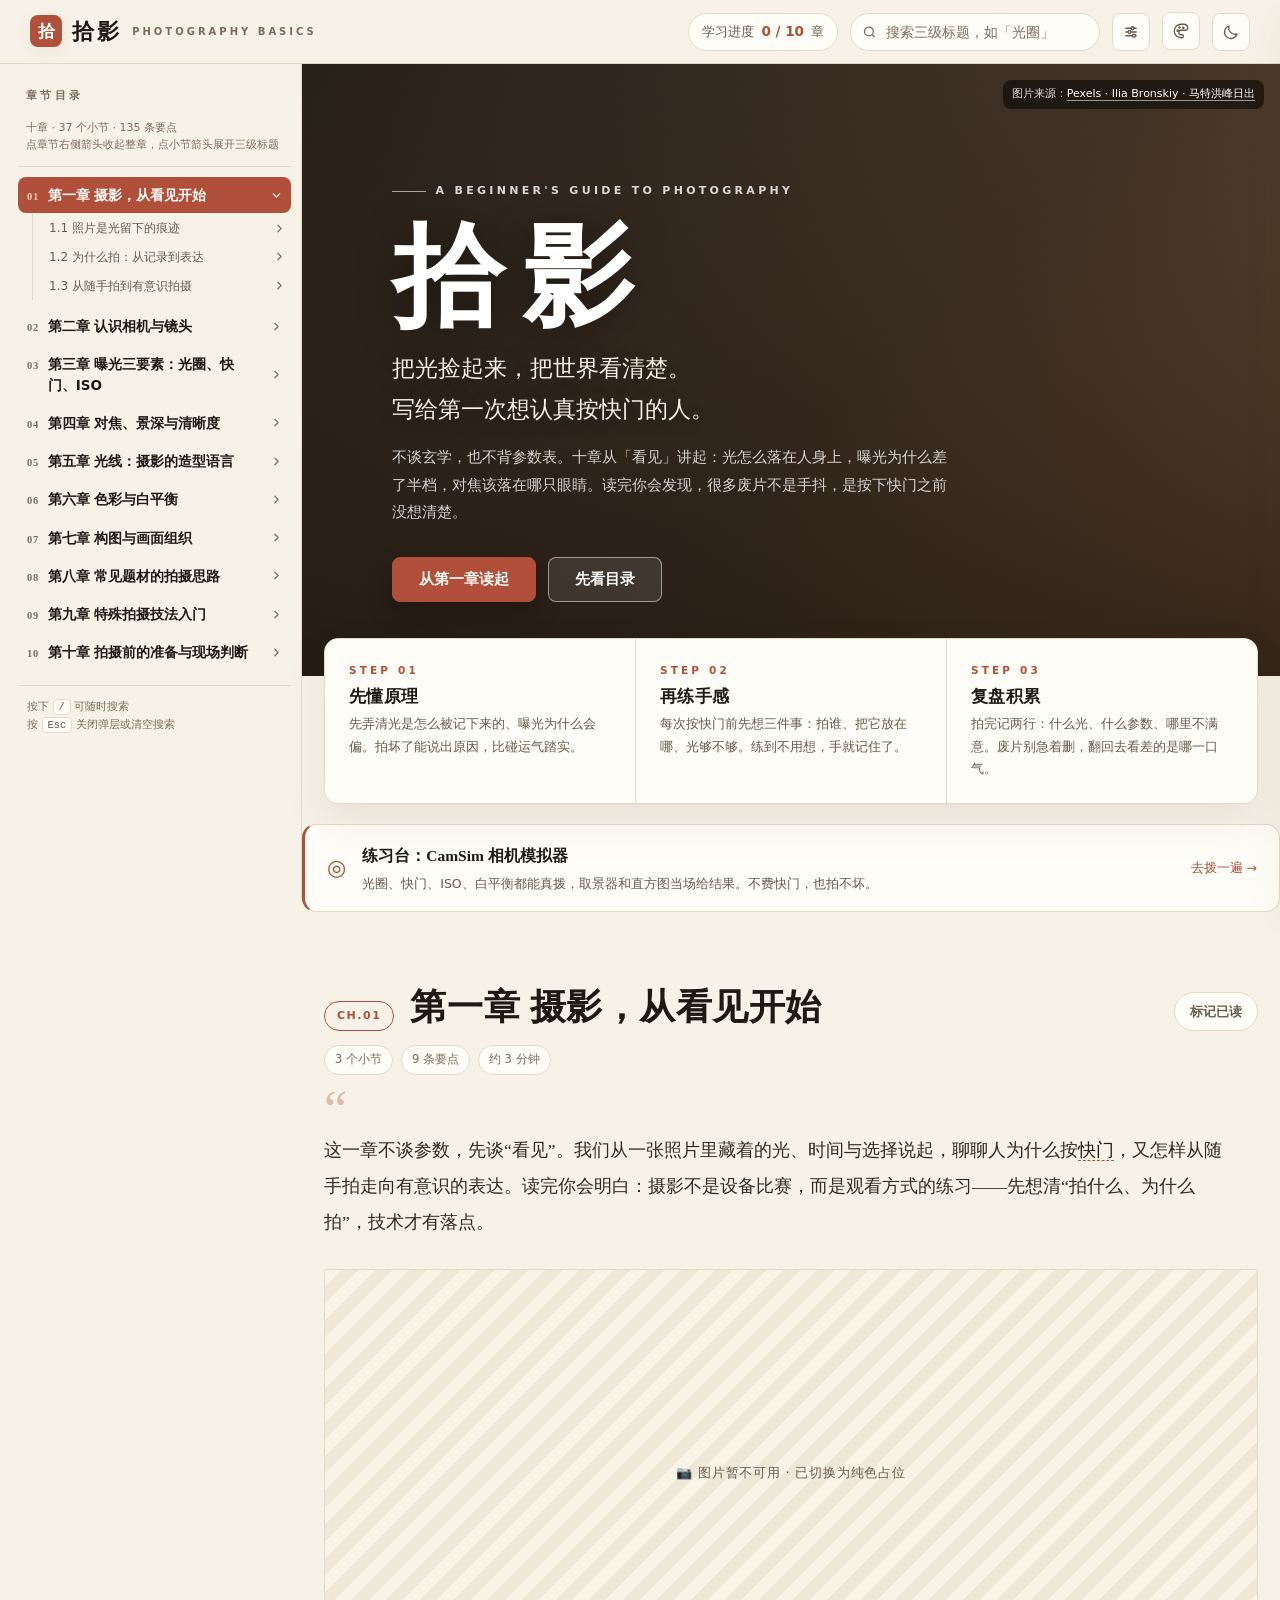
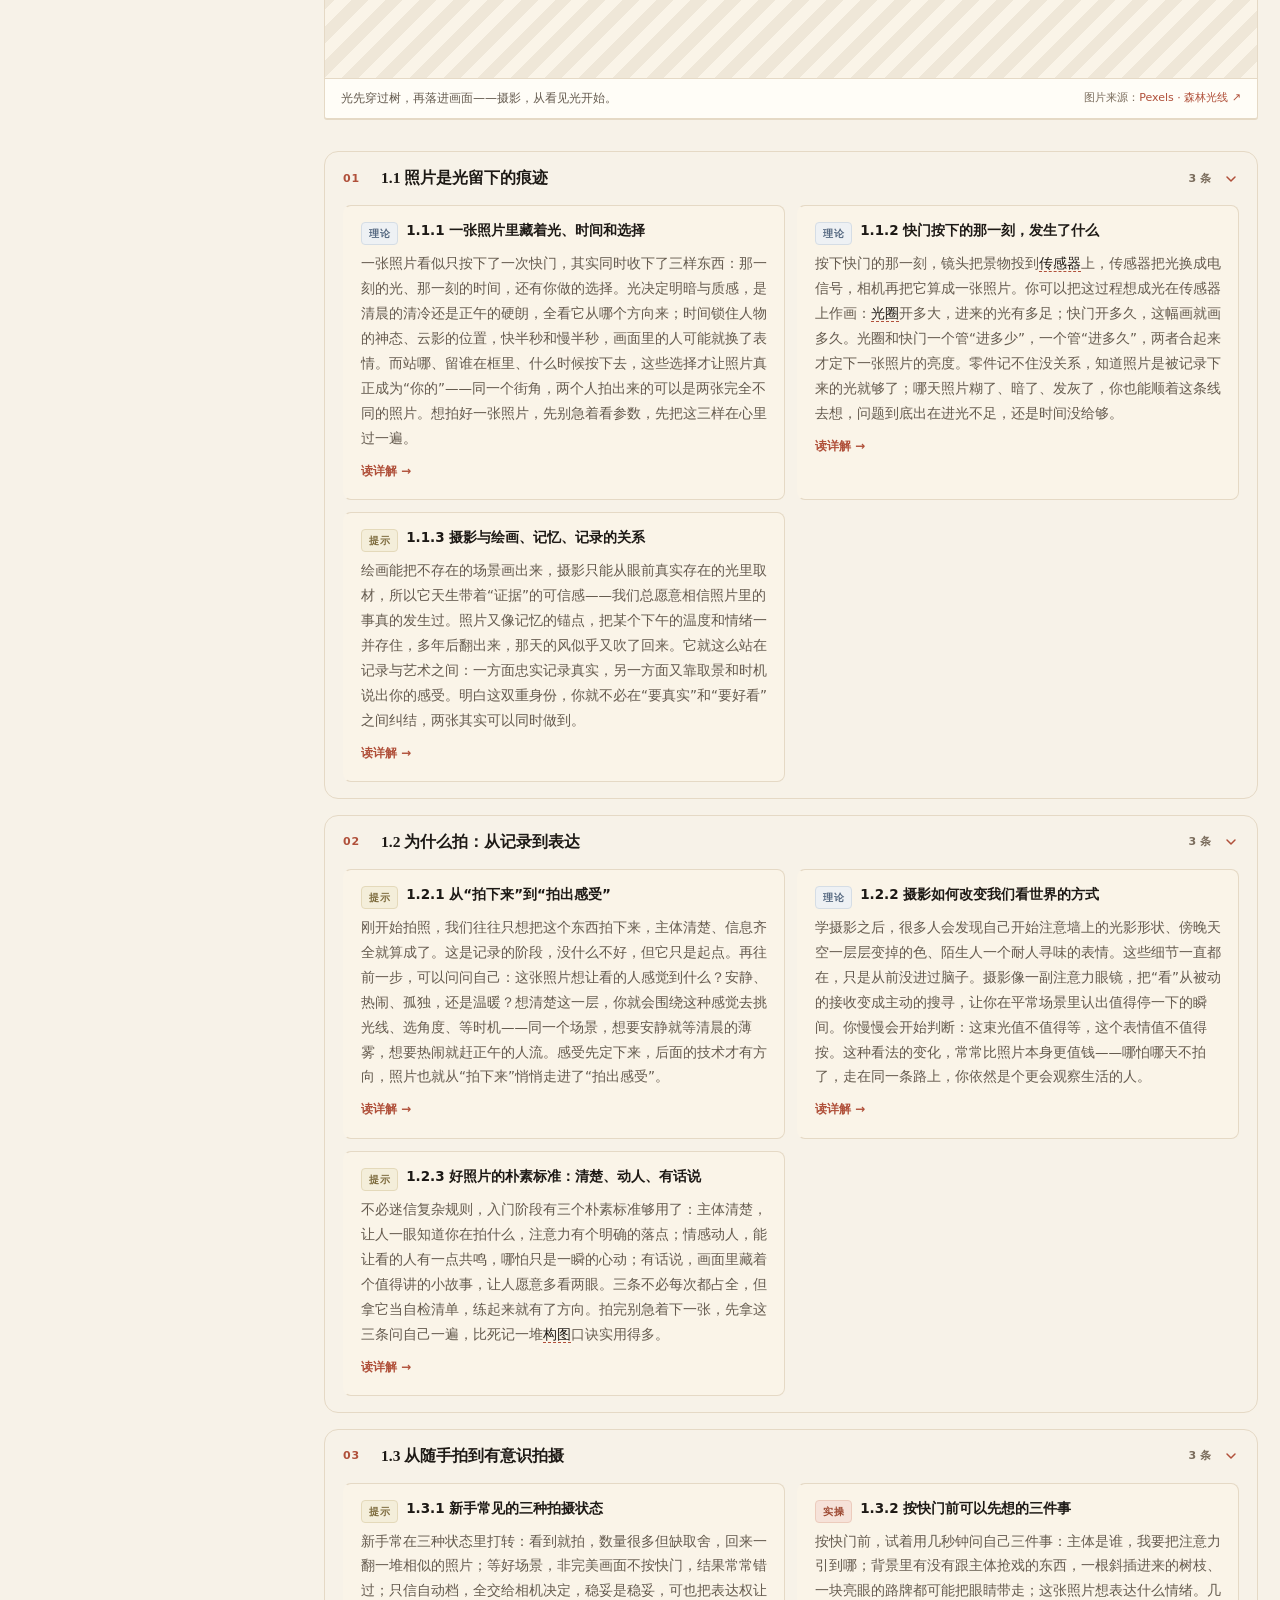
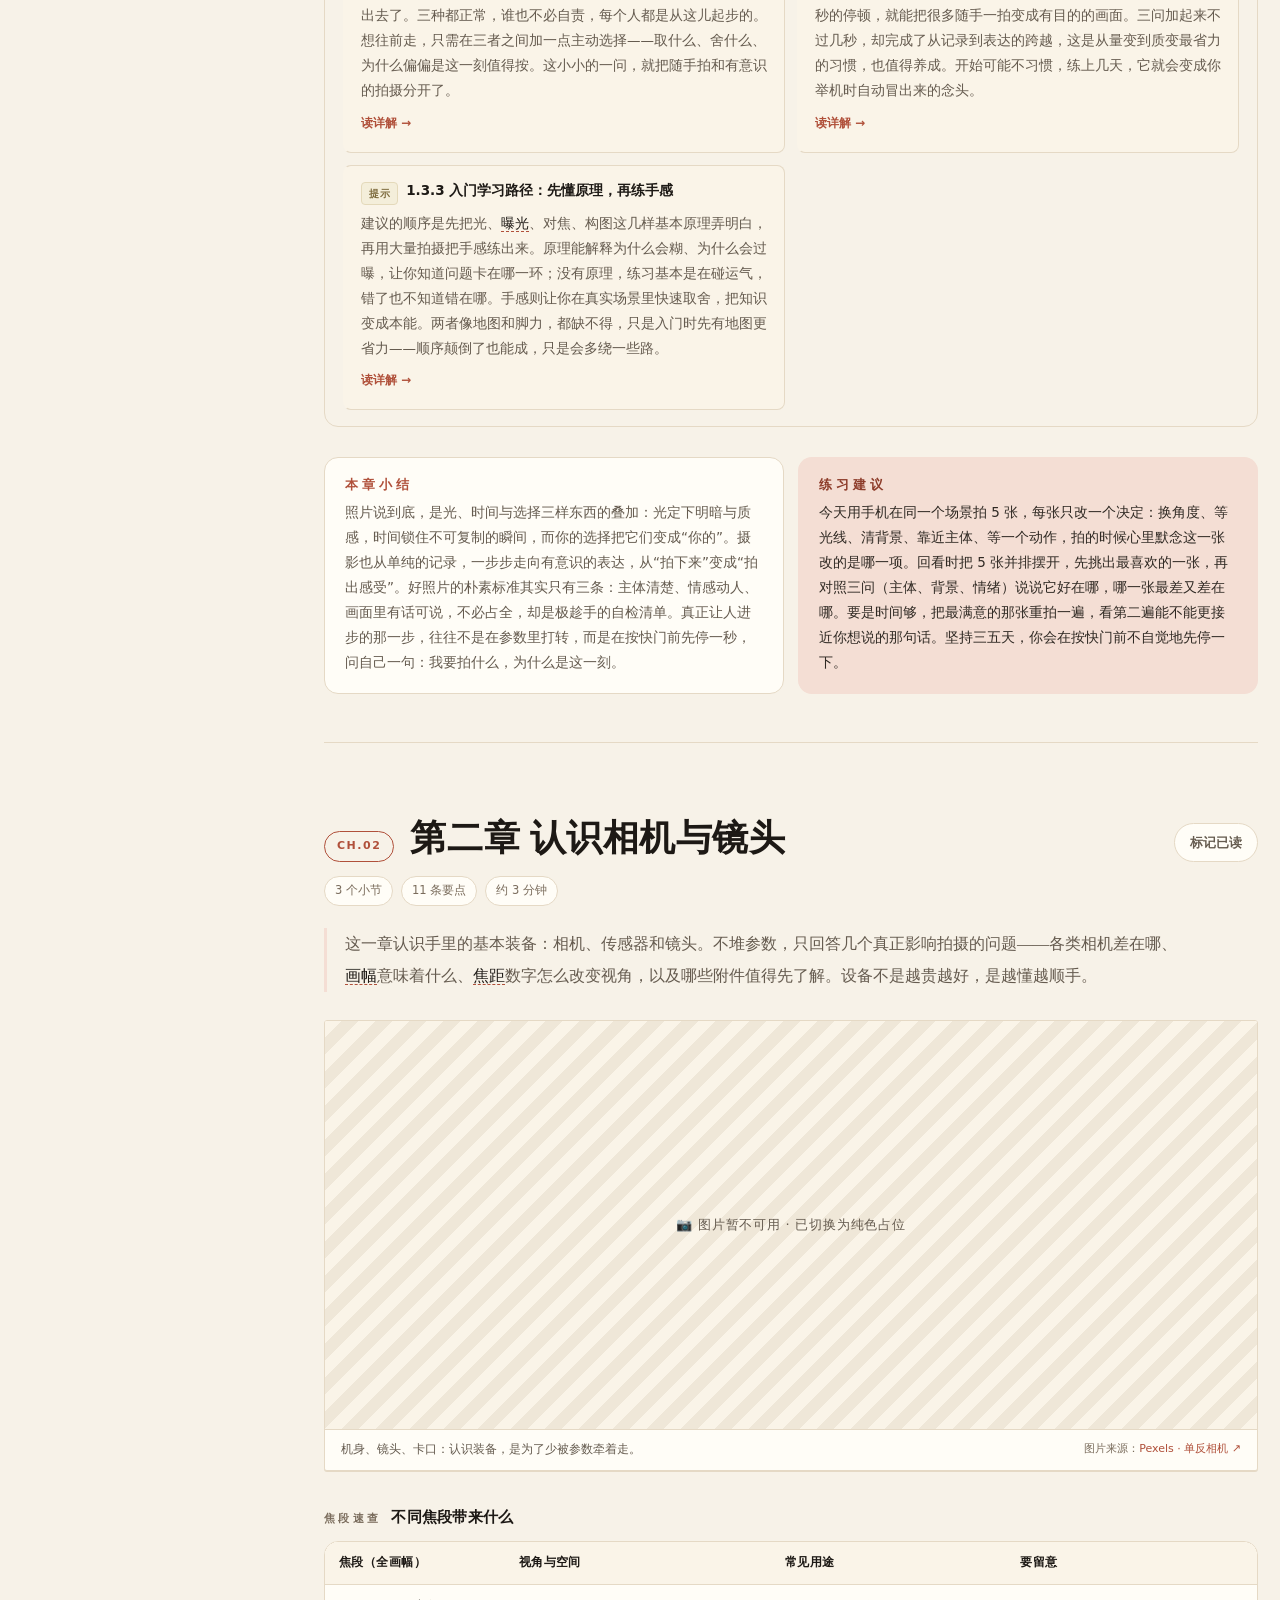
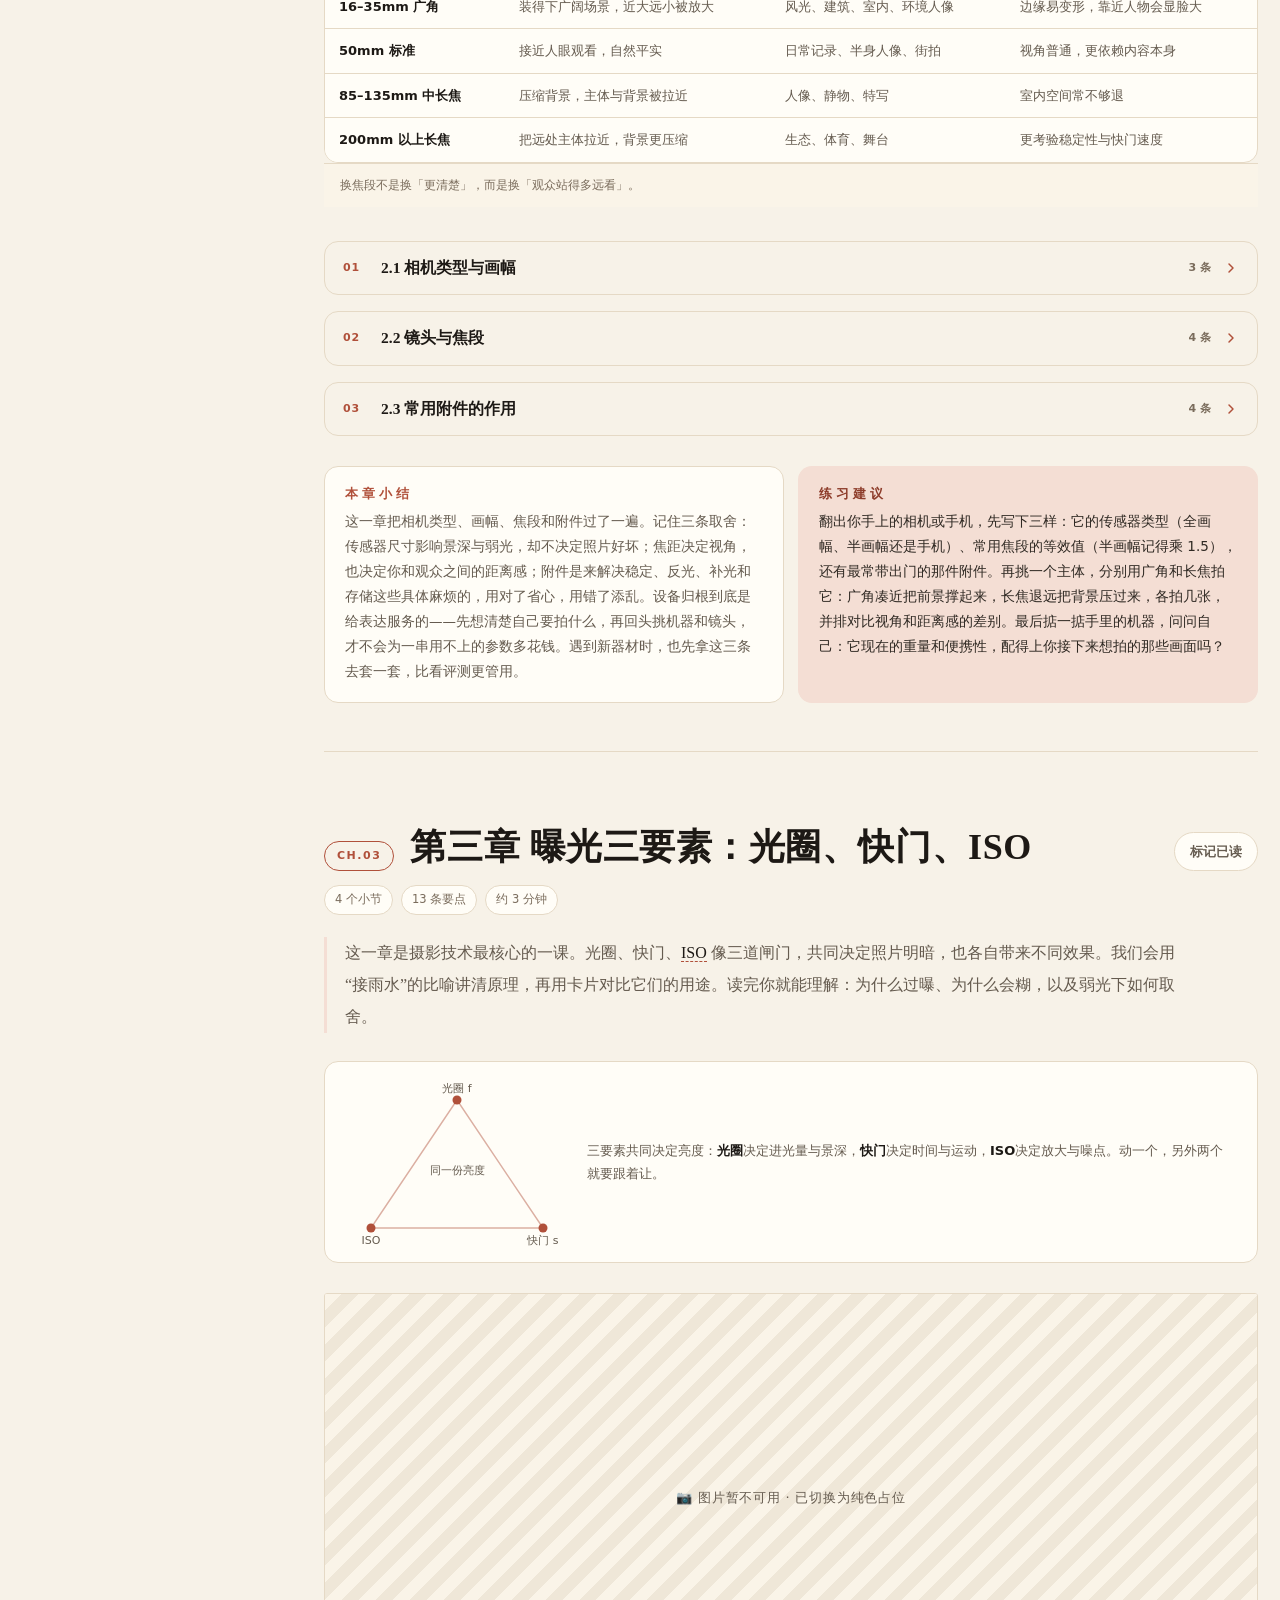
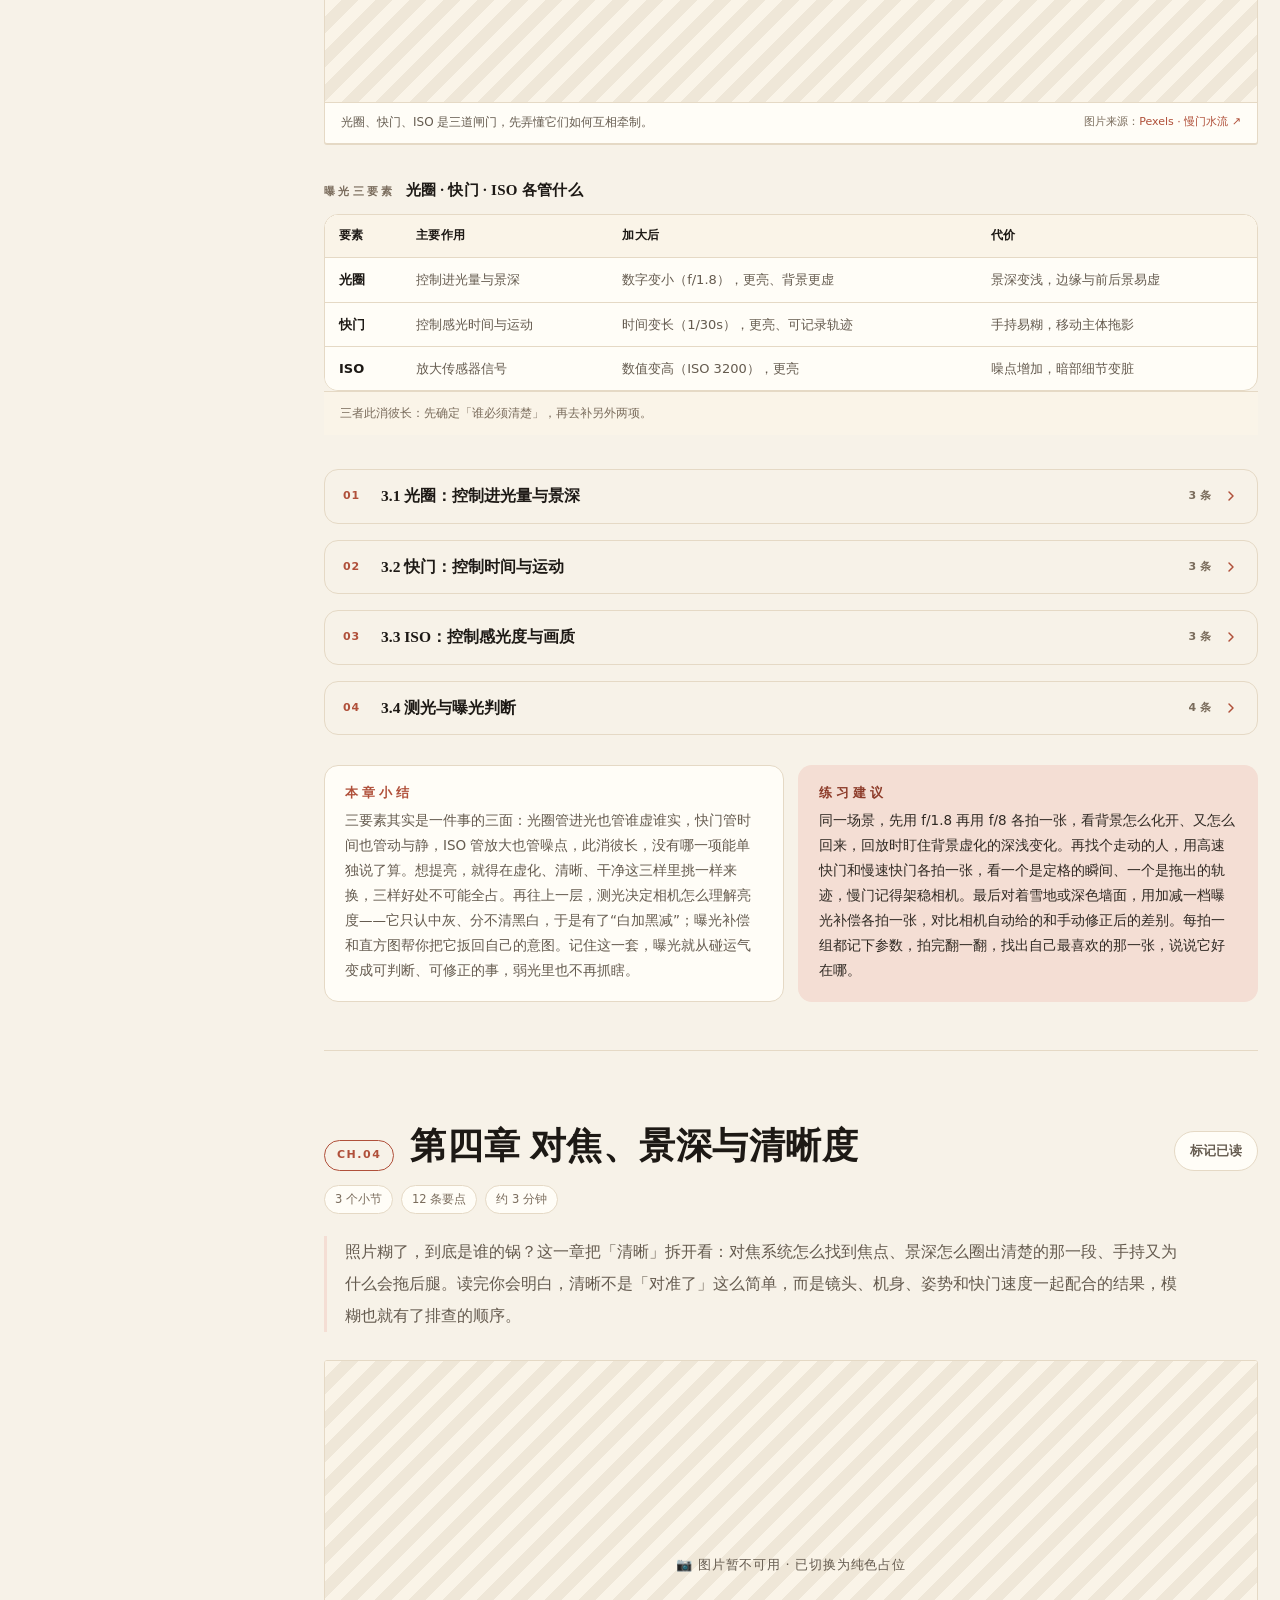
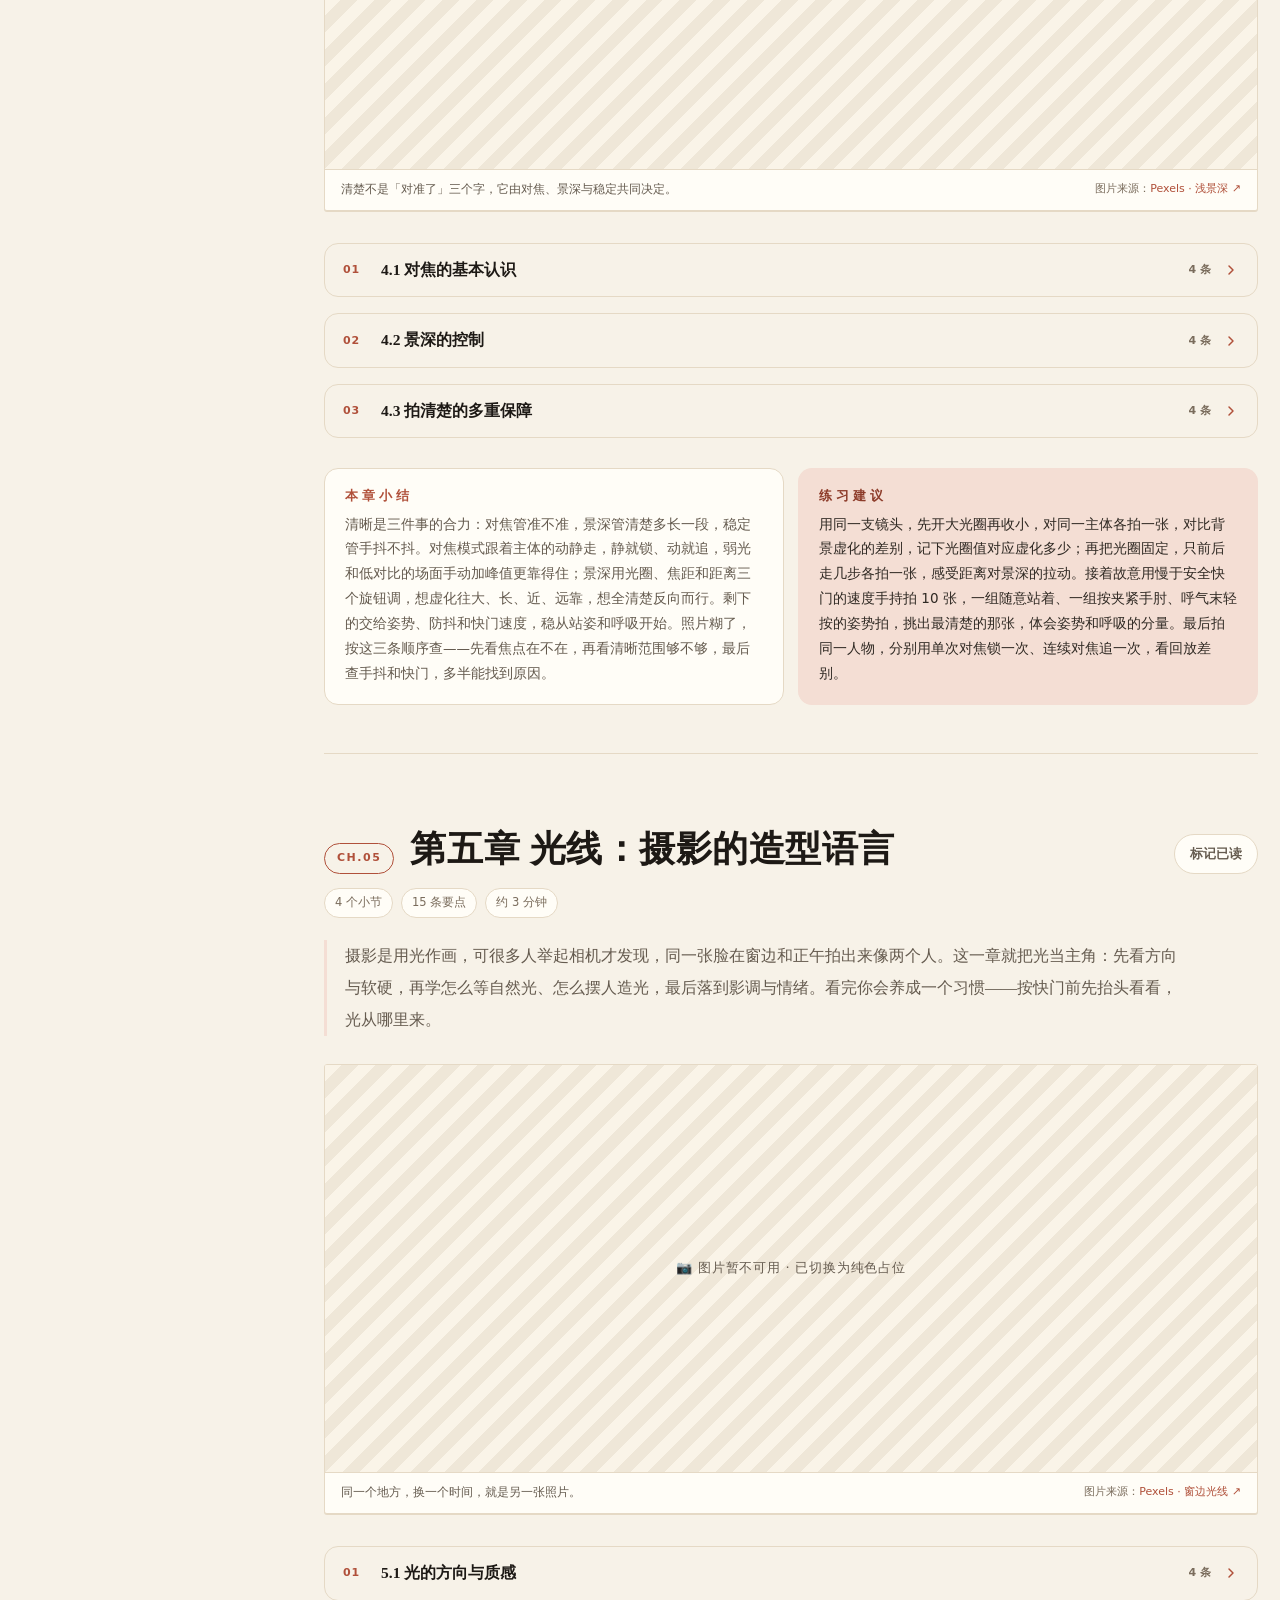
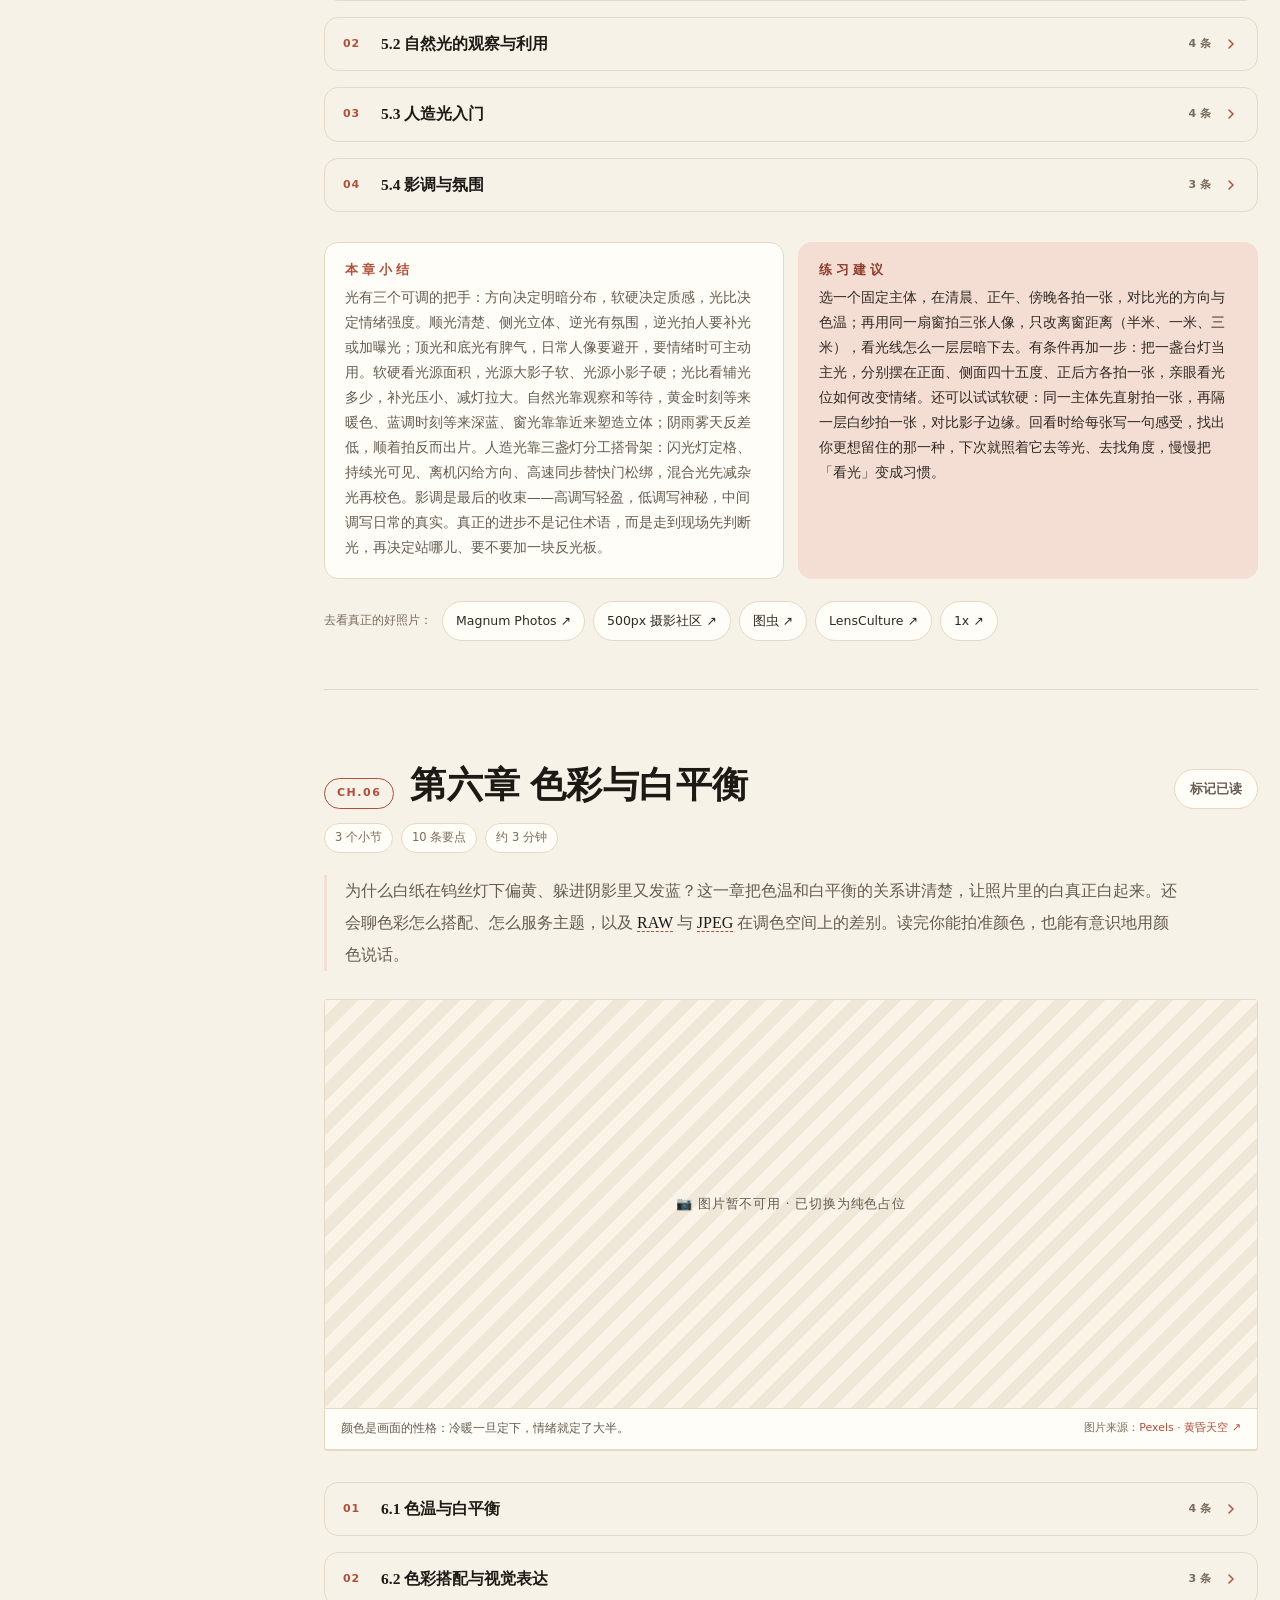
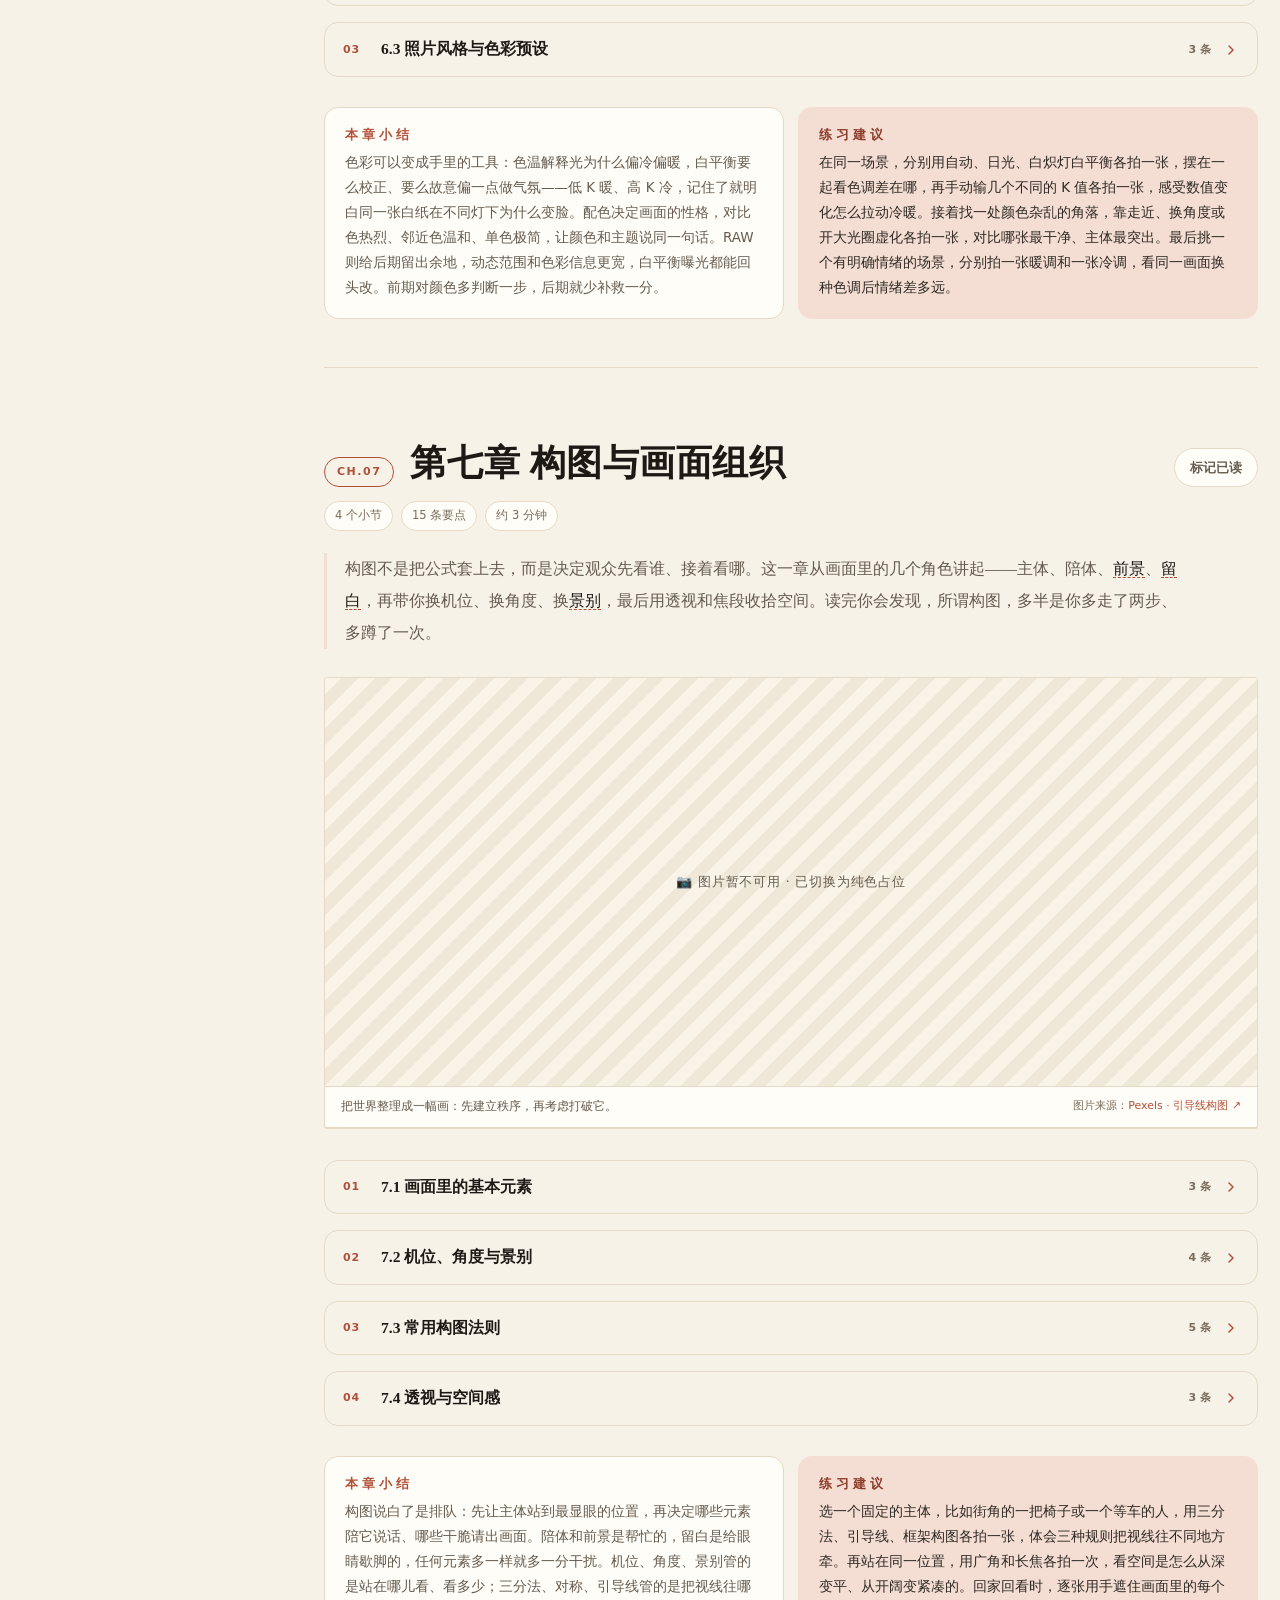
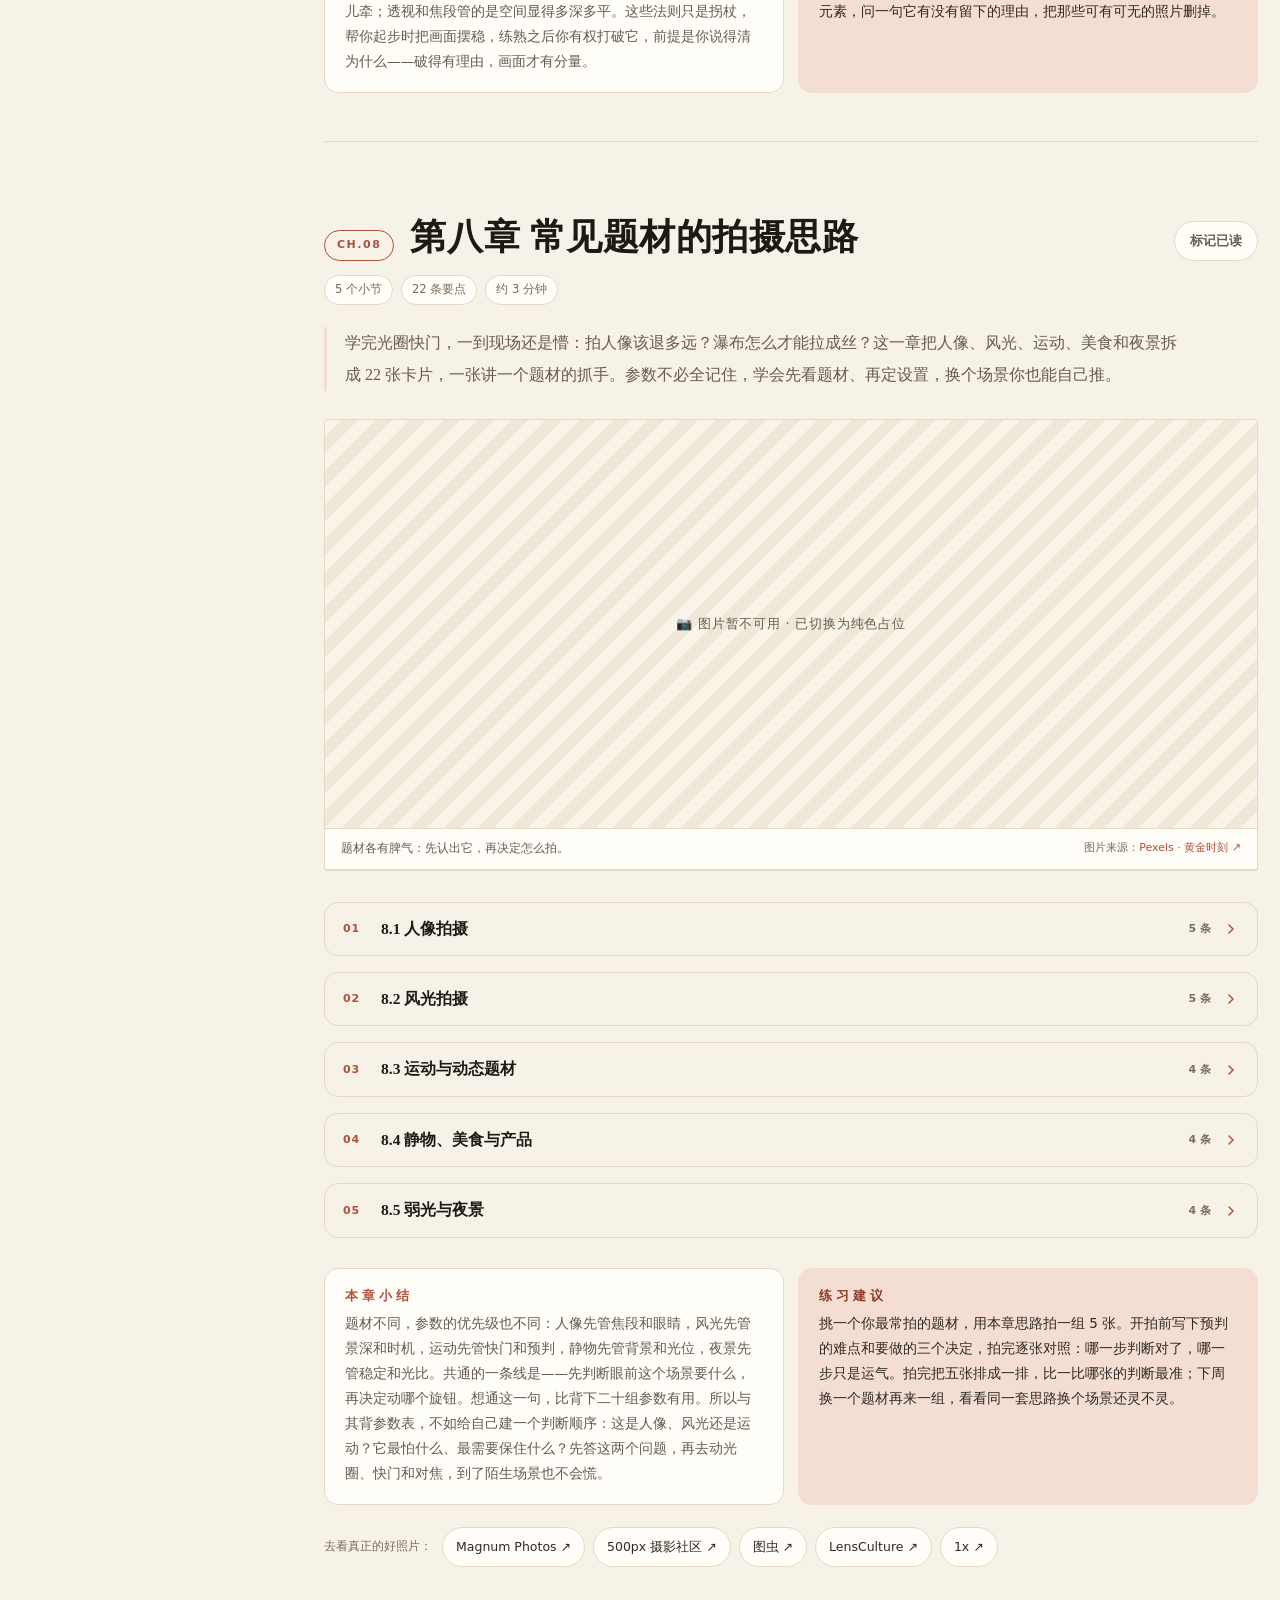
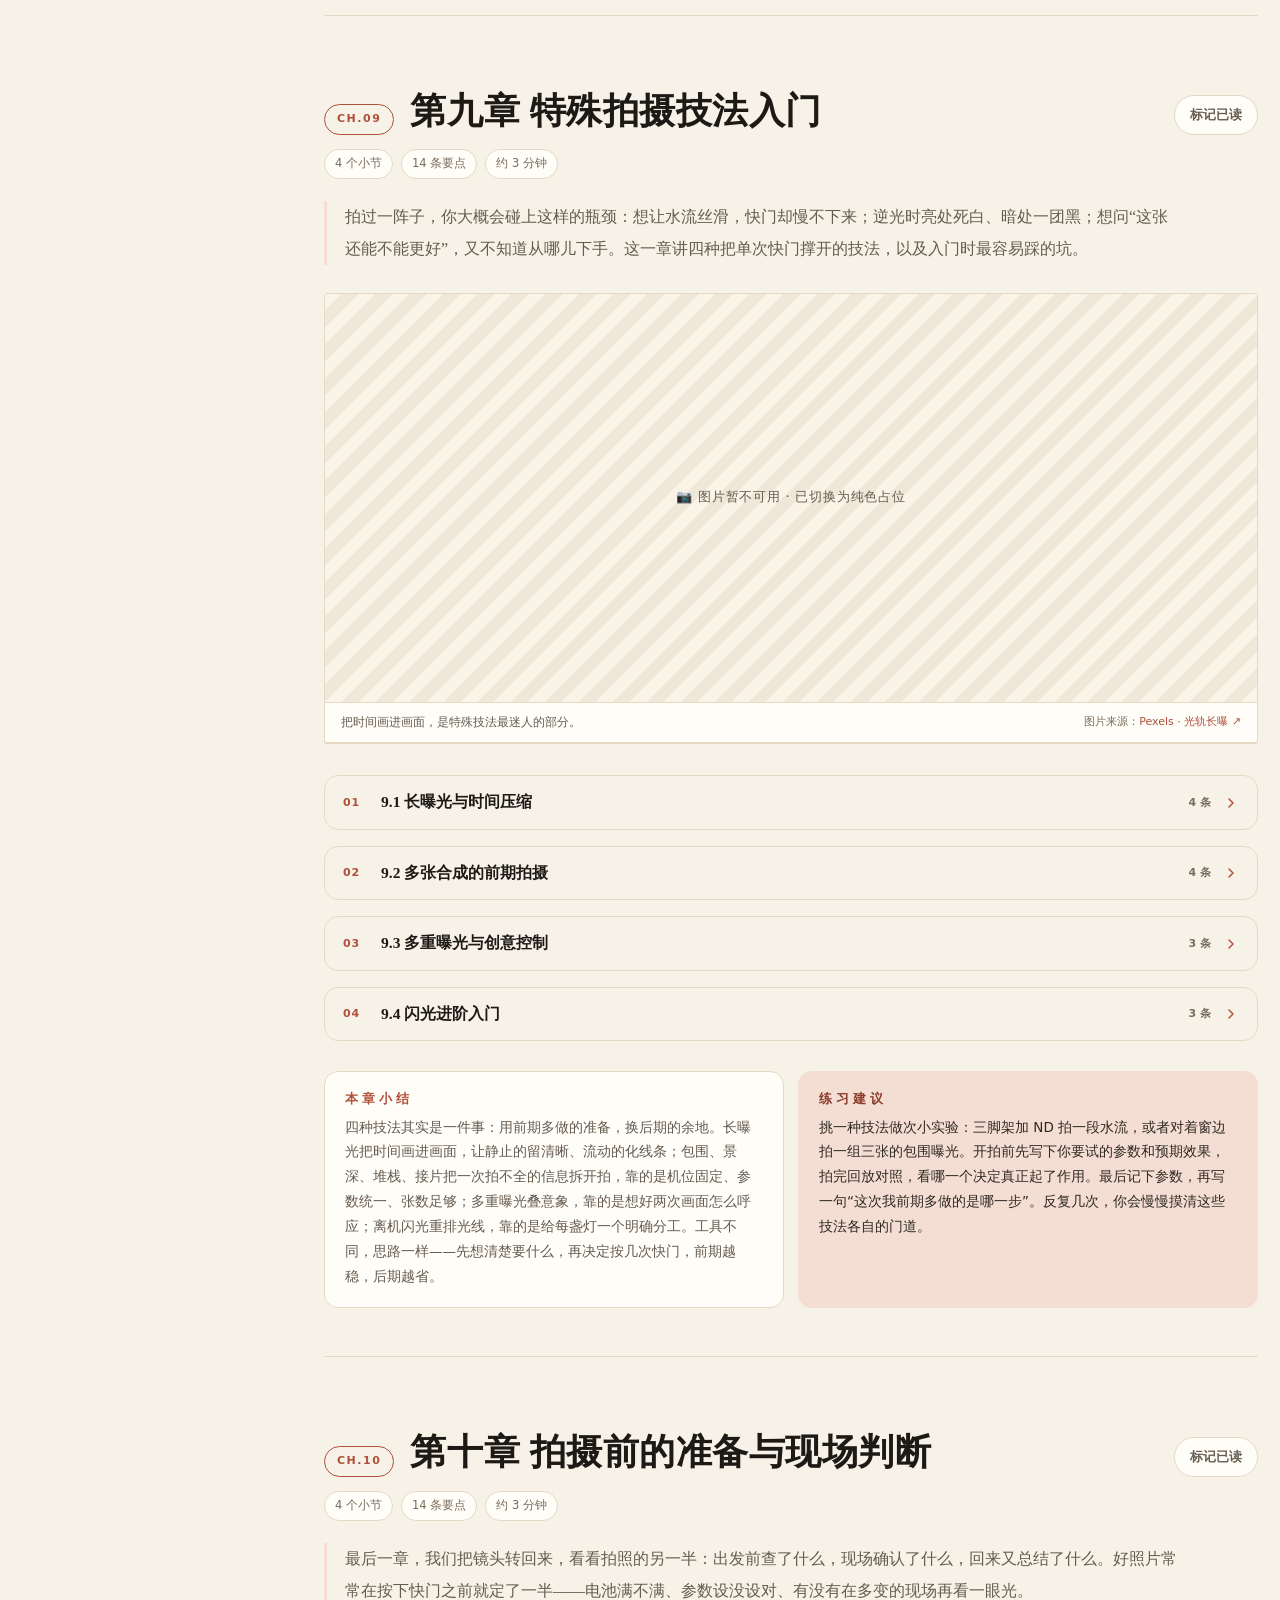
==== commit 2af85195: "feat: 全站图片替换 Pexels + 首页新增作品赏析栏目与图库推荐 - 主页 Hero、章节配图、题材图、五套主题卡缩略图统一替换为 Pexels 已验证图片，与 135 张详解页配图同源，便" ====
--- a/index.html
+++ b/index.html
@@ -9,20 +9,20 @@
 <meta name="color-scheme" content="light dark">
 <link rel="icon" href="data:image/svg+xml,%3Csvg xmlns='http://www.w3.org/2000/svg' viewBox='0 0 32 32'%3E%3Crect width='32' height='32' rx='7' fill='%23b0503a'/%3E%3Ctext x='16' y='23' font-size='19' font-family='serif' fill='%23fffdf9' text-anchor='middle'%3E拾%3C/text%3E%3C/svg%3E">
 <link rel="canonical" href="https://linan4268.github.io/ShiYing/">
-<link rel="preconnect" href="https://images.unsplash.com" crossorigin>
-<link rel="dns-prefetch" href="https://images.unsplash.com">
+<link rel="preconnect" href="https://images.pexels.com" crossorigin>
+<link rel="dns-prefetch" href="https://images.pexels.com">
 <meta property="og:type" content="website">
 <meta property="og:site_name" content="拾影">
 <meta property="og:locale" content="zh_CN">
 <meta property="og:title" content="拾影 · 摄影前期拍摄入门">
 <meta property="og:description" content="十章、135 个要点：从看见讲到光怎么用、片子为什么糊、构图怎么取舍。写给第一次想认真拍照的人。">
 <meta property="og:url" content="https://linan4268.github.io/ShiYing/">
-<meta property="og:image" content="https://images.unsplash.com/photo-1470252649378-9c29740c9fa8?auto=format&amp;fit=crop&amp;w=1200&amp;q=80">
-<meta property="og:image:alt" content="晨雾中的山野，日出把云层与草地染成暖橙色">
+<meta property="og:image" content="https://images.pexels.com/photos/29734980/pexels-photo-29734980.jpeg?auto=compress&amp;cs=tinysrgb&amp;w=1200">
+<meta property="og:image:alt" content="马特洪峰日出，雪面与暗部反差极大，湖面映出山影">
 <meta name="twitter:card" content="summary_large_image">
 <meta name="twitter:title" content="拾影 · 摄影前期拍摄入门">
 <meta name="twitter:description" content="十章、135 个要点：写给第一次想认真拍照的人，从看见讲到现场怎么判断。">
-<meta name="twitter:image" content="https://images.unsplash.com/photo-1470252649378-9c29740c9fa8?auto=format&amp;fit=crop&amp;w=1200&amp;q=80">
+<meta name="twitter:image" content="https://images.pexels.com/photos/29734980/pexels-photo-29734980.jpeg?auto=compress&amp;cs=tinysrgb&amp;w=1200">
 <script>
 /* 首帧前套用已保存的模板、明暗与外观偏好，避免深色偏好用户看到白屏闪一下 */
 (function () {
@@ -845,6 +845,50 @@
   .figure:hover img,.topic-card:hover .ph img{transform:none}
 }
 
+/* ------------------------- 作品赏析 / 图库推荐 ------------------------- */
+.works{max-width:1240px;margin:64px auto 0;padding:0 clamp(16px,4vw,40px)}
+.works-head{text-align:center;margin-bottom:34px}
+.works-head .eyebrow{justify-content:center}
+.works-head h2{font-family:var(--font-head);font-size:clamp(25px,4vw,36px);
+  font-weight:600;color:var(--text-strong);margin:8px 0 12px;letter-spacing:.04em}
+.works-lede{max-width:760px;margin:0 auto;color:var(--muted);font-size:14.5px;line-height:1.9}
+.works-grid{display:grid;grid-template-columns:repeat(auto-fill,minmax(330px,1fr));gap:22px}
+.work-card{border:1px solid var(--line);border-radius:var(--r);overflow:hidden;
+  background:var(--panel);display:flex;flex-direction:column;transition:transform .2s,box-shadow .2s,border-color .2s}
+.work-card:hover{transform:translateY(-3px);border-color:var(--line-strong);box-shadow:0 10px 30px rgba(0,0,0,.08)}
+.work-fig{position:relative;aspect-ratio:3/2;overflow:hidden;background:var(--accent-soft)}
+.work-fig img{width:100%;height:100%;object-fit:cover;display:block;transition:transform .5s}
+.work-card:hover .work-fig img{transform:scale(1.04)}
+.work-genre{position:absolute;left:12px;top:12px;z-index:2;padding:4px 10px;border-radius:999px;
+  background:rgba(20,20,20,.72);color:#fff;font-size:11.5px;letter-spacing:.05em;backdrop-filter:blur(4px)}
+.work-body{padding:18px 20px 20px;display:flex;flex-direction:column;flex:1 1 auto}
+.work-head{display:flex;align-items:baseline;gap:10px}
+.work-num{font-family:var(--font-head);font-size:13px;color:var(--accent);font-weight:700}
+.work-head h3{font-family:var(--font-head);font-size:19px;font-weight:600;color:var(--text-strong);margin:0}
+.work-by{margin:6px 0 12px;font-size:12px;color:var(--faint);line-height:1.6}
+.work-analysis{margin:0 0 16px;font-size:13.5px;line-height:1.95;color:var(--text);flex:1 1 auto}
+.work-link{margin-top:auto;font-size:12.5px;color:var(--accent);border-top:1px solid var(--line);padding-top:12px;align-self:flex-start}
+.works-note{max-width:820px;margin:22px auto 0;text-align:center;font-size:12.5px;color:var(--faint);line-height:1.8}
+.sites-block{margin-top:56px;padding-top:40px;border-top:1px solid var(--line)}
+.sites-title{text-align:center;font-family:var(--font-head);font-size:clamp(20px,3vw,27px);
+  color:var(--text-strong);font-weight:600;margin:0 0 8px}
+.sites-hint{text-align:center;color:var(--muted);font-size:13px;margin:0 0 26px}
+.sites-grid{display:grid;grid-template-columns:repeat(auto-fill,minmax(300px,1fr));gap:16px}
+.site-card{border:1px solid var(--line);border-radius:var(--r);padding:18px 20px;background:var(--panel)}
+.site-head{display:flex;align-items:center;justify-content:space-between;gap:8px;margin-bottom:10px}
+.site-head a{font-family:var(--font-head);font-size:16px;font-weight:600;color:var(--accent)}
+.site-badge{font-size:11px;padding:3px 9px;border-radius:999px;white-space:nowrap}
+.site-badge.yes{background:var(--accent-soft);color:var(--accent-2)}
+.site-badge.check{background:var(--line);color:var(--muted)}
+.site-card p{margin:5px 0;font-size:12.5px;line-height:1.75;color:var(--muted)}
+.site-card p b{color:var(--text);font-weight:600}
+.site-card .site-note{margin-top:10px;padding-top:10px;border-top:1px dashed var(--line);color:var(--faint)}
+@media (max-width:760px){
+  .works{margin-top:44px}
+  .works-grid,.sites-grid{grid-template-columns:1fr}
+  .work-analysis{font-size:14px}
+}
+
 /* ------------------------------- 打印 ------------------------------- */
 @media print{
   .topbar,.toc,.mask,#toTop,.hero-actions,.read-btn,.theme-wrap,.search-wrap,.search-bar,.hero-credit{display:none !important}
@@ -1119,7 +1163,7 @@
           <a class="btn btn-ghost" href="#toc" id="viewToc">先看目录</a>
         </div>
       </div>
-      <p class="hero-credit">图片来源：<a href="https://unsplash.com/s/photos/sunrise-landscape" target="_blank" rel="noopener noreferrer">Unsplash · 日出山野</a><br><span class="pid">photo-1470252649378-9c29740c9fa8</span></p>
+      <p class="hero-credit">图片来源：<a href="https://www.pexels.com/photo/sunrise-over-matterhorn-and-reflective-lake-29734980/" target="_blank" rel="noopener noreferrer">Pexels · Ilia Bronskiy · 马特洪峰日出</a></p>
     </section>
 
     <section class="path" aria-labelledby="pathTitle">
@@ -1143,6 +1187,21 @@
     <div class="search-bar" id="searchBar" role="status" aria-live="polite"></div>
 
     <div class="chapters" id="chapters"></div>
+
+    <section class="works" id="works" aria-labelledby="worksTitle">
+      <div class="works-head">
+        <p class="eyebrow">作品赏析 · Selected Works</p>
+        <h2 id="worksTitle">十张照片，十种看法</h2>
+        <p class="works-lede" id="worksLede"></p>
+      </div>
+      <div class="works-grid" id="worksGrid"></div>
+      <p class="works-note">图片均来自 Pexels 免费可商用图库，点击「查看原图与授权」可核对摄影师与来源。赏析文字仅作学习交流。</p>
+      <div class="sites-block">
+        <h3 class="sites-title">去哪儿找好照片？七个值得收藏的图库</h3>
+        <p class="sites-hint">按风格定位、授权方式与能否免费商用挑选；标注「需核对」的站点请逐张确认授权。</p>
+        <div class="sites-grid" id="sitesGrid"></div>
+      </div>
+    </section>
 
     <div class="empty" id="emptyState" role="status" aria-live="polite">
       <p class="big" aria-hidden="true">🔍</p>
@@ -1172,7 +1231,7 @@
           <ul>
             <li><button type="button" class="linklike" id="glossaryBtn">术语表（62 条）</button></li>
             <li><a href="camsim.html">练习工具：CamSim 相机模拟器</a></li>
-            <li><a href="https://unsplash.com" target="_blank" rel="noopener noreferrer">图片来源：Unsplash</a></li>
+            <li><a href="https://www.pexels.com/license/" target="_blank" rel="noopener noreferrer">图片来源：Pexels（免费可商用）</a></li>
             <li><a href="https://www.magnumphotos.com/" target="_blank" rel="noopener noreferrer">作品欣赏：Magnum Photos</a></li>
             <li><a href="https://500px.com.cn/" target="_blank" rel="noopener noreferrer">作品欣赏：500px 摄影社区</a></li>
             <li><a href="https://tuchong.com/" target="_blank" rel="noopener noreferrer">作品欣赏：图虫</a></li>
@@ -1182,7 +1241,7 @@
         </div>
       </div>
       <div class="foot-base">
-        <span>© 拾影 · 仅作学习与练习使用，图片来自免费可商用图库 Unsplash。</span>
+        <span>© 拾影 · 仅作学习与练习使用，图片来自免费可商用图库 Pexels。</span>
         <span class="keys">快捷键：<kbd>/</kbd> 搜索 · <kbd>Esc</kbd> 关闭 · <kbd>Tab</kbd> 键盘导航</span>
       </div>
     </footer>
@@ -1206,6 +1265,8 @@
 <script>
 var DATA=[{"id":"ch1","title":"第一章 摄影，从看见开始","intro":"这一章不谈参数，先谈“看见”。我们从一张照片里藏着的光、时间与选择说起，聊聊人为什么按快门，又怎样从随手拍走向有意识的表达。读完你会明白：摄影不是设备比赛，而是观看方式的练习——先想清“拍什么、为什么拍”，技术才有落点。","sections":[{"id":"1-1","title":"1.1 照片是光留下的痕迹","items":[{"id":"1-1-1","title":"1.1.1 一张照片里藏着光、时间和选择","text":"一张照片看似只按下了一次快门，其实同时收下了三样东西：那一刻的光、那一刻的时间，还有你做的选择。光决定明暗与质感，是清晨的清冷还是正午的硬朗，全看它从哪个方向来；时间锁住人物的神态、云影的位置，快半秒和慢半秒，画面里的人可能就换了表情。而站哪、留谁在框里、什么时候按下去，这些选择才让照片真正成为“你的”——同一个街角，两个人拍出来的可以是两张完全不同的照片。想拍好一张照片，先别急着看参数，先把这三样在心里过一遍。","tag":"理论"},{"id":"1-1-2","title":"1.1.2 快门按下的那一刻，发生了什么","text":"按下快门的那一刻，镜头把景物投到传感器上，传感器把光换成电信号，相机再把它算成一张照片。你可以把这过程想成光在传感器上作画：光圈开多大，进来的光有多足；快门开多久，这幅画就画多久。光圈和快门一个管“进多少”，一个管“进多久”，两者合起来才定下一张照片的亮度。零件记不住没关系，知道照片是被记录下来的光就够了；哪天照片糊了、暗了、发灰了，你也能顺着这条线去想，问题到底出在进光不足，还是时间没给够。","tag":"理论"},{"id":"1-1-3","title":"1.1.3 摄影与绘画、记忆、记录的关系","text":"绘画能把不存在的场景画出来，摄影只能从眼前真实存在的光里取材，所以它天生带着“证据”的可信感——我们总愿意相信照片里的事真的发生过。照片又像记忆的锚点，把某个下午的温度和情绪一并存住，多年后翻出来，那天的风似乎又吹了回来。它就这么站在记录与艺术之间：一方面忠实记录真实，另一方面又靠取景和时机说出你的感受。明白这双重身份，你就不必在“要真实”和“要好看”之间纠结，两张其实可以同时做到。","tag":"提示"}]},{"id":"1-2","title":"1.2 为什么拍：从记录到表达","items":[{"id":"1-2-1","title":"1.2.1 从“拍下来”到“拍出感受”","text":"刚开始拍照，我们往往只想把这个东西拍下来，主体清楚、信息齐全就算成了。这是记录的阶段，没什么不好，但它只是起点。再往前一步，可以问问自己：这张照片想让看的人感觉到什么？安静、热闹、孤独，还是温暖？想清楚这一层，你就会围绕这种感觉去挑光线、选角度、等时机——同一个场景，想要安静就等清晨的薄雾，想要热闹就赶正午的人流。感受先定下来，后面的技术才有方向，照片也就从“拍下来”悄悄走进了“拍出感受”。","tag":"提示"},{"id":"1-2-2","title":"1.2.2 摄影如何改变我们看世界的方式","text":"学摄影之后，很多人会发现自己开始注意墙上的光影形状、傍晚天空一层层变掉的色、陌生人一个耐人寻味的表情。这些细节一直都在，只是从前没进过脑子。摄影像一副注意力眼镜，把“看”从被动的接收变成主动的搜寻，让你在平常场景里认出值得停一下的瞬间。你慢慢会开始判断：这束光值不值得等，这个表情值不值得按。这种看法的变化，常常比照片本身更值钱——哪怕哪天不拍了，走在同一条路上，你依然是个更会观察生活的人。","tag":"理论"},{"id":"1-2-3","title":"1.2.3 好照片的朴素标准：清楚、动人、有话说","text":"不必迷信复杂规则，入门阶段有三个朴素标准够用了：主体清楚，让人一眼知道你在拍什么，注意力有个明确的落点；情感动人，能让看的人有一点共鸣，哪怕只是一瞬的心动；有话说，画面里藏着个值得讲的小故事，让人愿意多看两眼。三条不必每次都占全，但拿它当自检清单，练起来就有了方向。拍完别急着下一张，先拿这三条问自己一遍，比死记一堆构图口诀实用得多。","tag":"提示"}]},{"id":"1-3","title":"1.3 从随手拍到有意识拍摄","items":[{"id":"1-3-1","title":"1.3.1 新手常见的三种拍摄状态","text":"新手常在三种状态里打转：看到就拍，数量很多但缺取舍，回来一翻一堆相似的照片；等好场景，非完美画面不按快门，结果常常错过；只信自动档，全交给相机决定，稳妥是稳妥，可也把表达权让出去了。三种都正常，谁也不必自责，每个人都是从这儿起步的。想往前走，只需在三者之间加一点主动选择——取什么、舍什么、为什么偏偏是这一刻值得按。这小小的一问，就把随手拍和有意识的拍摄分开了。","tag":"提示"},{"id":"1-3-2","title":"1.3.2 按快门前可以先想的三件事","text":"按快门前，试着用几秒钟问自己三件事：主体是谁，我要把注意力引到哪；背景里有没有跟主体抢戏的东西，一根斜插进来的树枝、一块亮眼的路牌都可能把眼睛带走；这张照片想表达什么情绪。几秒的停顿，就能把很多随手一拍变成有目的的画面。三问加起来不过几秒，却完成了从记录到表达的跨越，这是从量变到质变最省力的习惯，也值得养成。开始可能不习惯，练上几天，它就会变成你举机时自动冒出来的念头。","tag":"实操"},{"id":"1-3-3","title":"1.3.3 入门学习路径：先懂原理，再练手感","text":"建议的顺序是先把光、曝光、对焦、构图这几样基本原理弄明白，再用大量拍摄把手感练出来。原理能解释为什么会糊、为什么会过曝，让你知道问题卡在哪一环；没有原理，练习基本是在碰运气，错了也不知道错在哪。手感则让你在真实场景里快速取舍，把知识变成本能。两者像地图和脚力，都缺不得，只是入门时先有地图更省力——顺序颠倒了也能成，只是会多绕一些路。","tag":"提示"}]}],"summary":"照片说到底，是光、时间与选择三样东西的叠加：光定下明暗与质感，时间锁住不可复制的瞬间，而你的选择把它们变成“你的”。摄影也从单纯的记录，一步步走向有意识的表达，从“拍下来”变成“拍出感受”。好照片的朴素标准其实只有三条：主体清楚、情感动人、画面里有话可说，不必占全，却是极趁手的自检清单。真正让人进步的那一步，往往不是在参数里打转，而是在按快门前先停一秒，问自己一句：我要拍什么，为什么是这一刻。","practice":"今天用手机在同一个场景拍 5 张，每张只改一个决定：换角度、等光线、清背景、靠近主体、等一个动作，拍的时候心里默念这一张改的是哪一项。回看时把 5 张并排摆开，先挑出最喜欢的一张，再对照三问（主体、背景、情绪）说说它好在哪，哪一张最差又差在哪。要是时间够，把最满意的那张重拍一遍，看第二遍能不能更接近你想说的那句话。坚持三五天，你会在按快门前不自觉地先停一下。"},{"id":"ch2","title":"第二章 认识相机与镜头","intro":"这一章认识手里的基本装备：相机、传感器和镜头。不堆参数，只回答几个真正影响拍摄的问题——各类相机差在哪、画幅意味着什么、焦距数字怎么改变视角，以及哪些附件值得先了解。设备不是越贵越好，是越懂越顺手。","sections":[{"id":"2-1","title":"2.1 相机类型与画幅","items":[{"id":"2-1-1","title":"2.1.1 单反、无反、卡片机与手机的区别","text":"单反靠反光镜把光送进光学取景器，你看到的就是镜头看到的那片画面，所见即所得，对焦快、续航也久，代价是机身厚、分量重，背一天肩膀先累。无反去掉了反光镜，改用电子取景器，能实时预览曝光效果，对焦点铺得更开，机身更轻，如今已是主流，很多人入门就直接选了它。卡片机把镜头固定死在小机身里，开机就能拍，适合不想折腾的人；手机则把多镜头加算法的计算摄影做到了极致，随手一掏就是一张。入门最该看清的不是谁更高级，而是取景方式、能不能换镜头和便携性这三件事的取舍。先想清楚自己常拍什么、愿不愿意天天背着它出门，答案往往比参数表更实在。","tag":"理论"},{"id":"2-1-2","title":"2.1.2 全画幅、半画幅和手机传感器有什么不同","text":"“画幅”说的是传感器尺寸。全画幅约等于传统 35mm 胶片的面积，半画幅大约是它的一半，手机传感器更小，往往只有几毫米见方。传感器越大，单位像素的受光面积通常越大，就越容易得到浅景深和干净的弱光画质；小传感器则让手机在白天也能全画面清楚，景深还深得省心，拍合影时前后都实，反而少操心。画幅还会带来等效焦距的换算：同一支镜头装到小画幅上，视角会变窄，半画幅约乘 1.5。记住一条实用的：画幅影响视角和景深，却不决定照片好坏——光线和构图，比“底有多大”更能决定一张照片的成色。","tag":"理论"},{"id":"2-1-3","title":"2.1.3 像素、连拍、防抖、取景方式分别有什么用","text":"像素决定照片能放多大、能裁多少，日常分享两千万像素已经足够，只有大幅打印或者深度裁切才需要更高；把它当成余地，而不是必选项。连拍用来抓瞬间，比赛、孩子的表情都靠它，速度按每秒张数算，张数越多，抓到那一瞬的机会越大。防抖帮你手持拍得更清楚，快门可以再放慢几档，但它只防手抖，凝固动作还得靠高速快门；取景方式则决定你看到的画面和最终成片是否一致，光学取景器所见即所得，电子取景器能直接预览曝光。按需求看参数，才不会被一串数字带着走——先问自己拍什么，再回头找哪一项参数真正用得上。","tag":"实操"}]},{"id":"2-2","title":"2.2 镜头与焦段","items":[{"id":"2-2-1","title":"2.2.1 镜头上的焦距数字代表什么","text":"焦距以毫米计，大致决定一支镜头能看多宽：数字越小，视角越广，装得进更多场景；数字越大，视角越窄，远处的东西被拉得越近，画面也看着越平、越紧凑。标注“50mm”的是定焦，只有一个焦距，你得靠脚步去换景；标注“24–70mm”的是变焦，覆盖一段连续的焦距，转动变焦环就能改变取景范围，旅行和抓拍省去了换镜头的麻烦。全画幅上 50mm 的视角接近人眼感受，透视平和、不易变形，是很经典的入门焦段；换成半画幅还要记得乘 1.5 才看得出实际视角。看懂这个数字，你就知道手上这支镜头能装进多宽的世界。","tag":"理论"},{"id":"2-2-2","title":"2.2.2 广角、标准、中长焦、长焦的视角差异","text":"广角（比如 16–35mm）能装下大片场景，也强化近大远小的纵深，风光和建筑好用，代价是靠近边缘的人脸容易变形，拍人像得小心站位；标准（比如 50mm）平和自然，接近肉眼所见，适合日常、纪实和街头，挂一支就能走很久；中长焦（比如 85mm）压缩背景、虚化干净，把人物从杂乱环境里托出来，是人像常客；长焦（200mm 以上）把远处拉近，适合生态与体育，也让你不必凑到别人跟前，画面反而更自然。同一座山，广角拍出辽阔，长焦只取山尖，情绪完全不同。选焦段，本质是选你想让观众站在多远的地方看这张照片——不同焦段讲的是不同的空间故事。","tag":"理论"},{"id":"2-2-3","title":"2.2.3 定焦和变焦怎么选，恒定光圈有什么用","text":"定焦只有一个焦距，结构简单，画质往往更好，最大光圈更大（比如 f/1.8），体积还小巧，代价是你得用脚步去构图，顺带把眼力也练了；变焦覆盖一段焦距，拧一下环就能换取景，旅行和抓拍时不用频繁换镜头，也少了灰尘进机身的机会，方便。恒定光圈变焦指变焦全程最大光圈不变（比如 f/2.8），曝光更稳、取景时画面也更亮，代价是更重更贵，背着走一天肩膀会记住。入门先来一支轻便变焦（如 24–70mm）或一支大光圈定焦（如 50mm），够用了——先拍起来，比纠结哪支“最好”重要得多。","tag":"实操"},{"id":"2-2-4","title":"2.2.4 微距、移轴、鱼眼镜头分别适合拍什么","text":"微距镜头能贴到很近处合焦，把花朵、昆虫的纹理拍得纤毫毕现，也适合翻拍文件；移轴镜头能校正建筑“上窄下宽”的透视，也能反过来做微缩景观；鱼眼镜头视角夸张到约 180°，画面呈强烈的桶形畸变，适合创意和极限运动。它们都是专门用途的工具，日常用不上，却各有无可替代的位置——普通镜头凑得再近也对不上焦，最近对焦距离这一关绕不过去。先知道用途就好，等真有了需求再考虑，把手里已有的焦段用熟，比急着添镜头更划算。","tag":"提示"}]},{"id":"2-3","title":"2.3 常用附件的作用","items":[{"id":"2-3-1","title":"2.3.1 三脚架、独脚架和稳定器解决什么问题","text":"三脚架用三条腿把相机架住，慢门、夜景、自拍时的抖动就被彻底解决了，风光和长曝都靠它；独脚架只有一条腿，稳定性差一点，却保留了灵活和轻便，体育、野生摄影常用，长焦往肩上一架就能跟着主体转；稳定器（云台）靠电机抵消走动时的晃，让视频画面平滑。先分清你要解决的是照片糊还是视频抖，再挑工具——糊了上脚架，抖了上稳定器，两者对应的工具完全不是一回事。挑架子时还要看承重，云台得托得住机身加镜头，别让架子比机器还沉。","tag":"实操"},{"id":"2-3-2","title":"2.3.2 偏振镜、中灰镜、渐变镜各自的效果","text":"偏振镜能压掉水面和玻璃上的杂反光，让天空更蓝、颜色更浓，转动时效果当场就能看见；中灰镜（ND）像给镜头戴了副墨镜，减少进光量，白天也能用慢门把流水拍成丝绢；渐变镜只压暗画面的一部分（常见是天空），把天地之间的反差拉平，过渡要压准分界线，不然会穿帮。三样都是前期“在镜头前做调整”的工具，效果当场就能看见，往往比后期硬补救更自然，也更省事。装镜后记得留意曝光补偿，必要时直接切手动模式，别让相机算出来的亮度跟你看到的不一致。","tag":"理论"},{"id":"2-3-3","title":"2.3.3 闪光灯、反光板、柔光罩的基本用途","text":"闪光灯给的是可控的人造光，亮度、方向都能安排，既能在暗处补光，也能在白天把主体从背景里托出来；反光板自己不发光，它把已有的光反到阴影里补一刀，银面强、白面柔、金面偏暖；柔光罩把硬光打散变软，阴影过渡就自然了。一个发光，一个反射，一个软化，三件常一起用：闪光灯定方向，反光板补阴影，柔光罩决定软硬。先用好自然光再请它们上场，画面会自然得多——阴天本来就柔，硬要闪一下反倒把氛围打散。顺序对了效果就稳，光线乱的时候先做减法，再谈加法。","tag":"实操"},{"id":"2-3-4","title":"2.3.4 存储卡、电池和清洁工具的使用常识","text":"存储卡要看容量和速度等级（比如 U3、V30），拍 4K 视频一定挑高速卡，否则录到一半会掉速；重要拍摄前后都备份一遍，别等卡满了才懊恼。电池在低温下掉电很快，冬天多备 2–3 块、贴身放着，轮着用才撑得住；长期存放留半电，别放空了伤电池。清洁先用气吹吹掉沙尘，再用专用镜头布从中心往外轻擦，别拿衣服角蹭镜片，镀膜经不起这么磨。这些装备不出岔子，你才有心思专心拍——把检查固定成习惯：出门充电、格式化卡，收工备份，大半的突发状况就省掉了。","tag":"提示"}]}],"summary":"这一章把相机类型、画幅、焦段和附件过了一遍。记住三条取舍：传感器尺寸影响景深与弱光，却不决定照片好坏；焦距决定视角，也决定你和观众之间的距离感；附件是来解决稳定、反光、补光和存储这些具体麻烦的，用对了省心，用错了添乱。设备归根到底是给表达服务的——先想清楚自己要拍什么，再回头挑机器和镜头，才不会为一串用不上的参数多花钱。遇到新器材时，也先拿这三条去套一套，比看评测更管用。","practice":"翻出你手上的相机或手机，先写下三样：它的传感器类型（全画幅、半画幅还是手机）、常用焦段的等效值（半画幅记得乘 1.5），还有最常带出门的那件附件。再挑一个主体，分别用广角和长焦拍它：广角凑近把前景撑起来，长焦退远把背景压过来，各拍几张，并排对比视角和距离感的差别。最后掂一掂手里的机器，问问自己：它现在的重量和便携性，配得上你接下来想拍的那些画面吗？"},{"id":"ch3","title":"第三章 曝光三要素：光圈、快门、ISO","intro":"这一章是摄影技术最核心的一课。光圈、快门、ISO 像三道闸门，共同决定照片明暗，也各自带来不同效果。我们会用“接雨水”的比喻讲清原理，再用卡片对比它们的用途。读完你就能理解：为什么过曝、为什么会糊，以及弱光下如何取舍。","sections":[{"id":"3-1","title":"3.1 光圈：控制进光量与景深","items":[{"id":"3-1-1","title":"3.1.1 光圈值为什么写成f/1.8、f/8","text":"f 数其实是个比值：焦距除以光圈开口的直径。开口直径被放在分母上，所以数字越小，开口反而越大、进的光越多，跟直觉正相反——f/1.8 是大光圈，f/8 是小光圈。把 f 想成“焦距被开口分成了几份”：1.8 表示焦距是开口直径的 1.8 倍，数字越大，每一份越小，光能钻进来的缝越窄。中间每收一档，比如从 f/2.8 到 f/4，进光就少一半；开大一档则翻一倍。这一串档位不用硬背，记不住没关系，先抓住一句：f 数越小越亮、背景越虚。","tag":"理论"},{"id":"3-1-2","title":"3.1.2 大光圈和小光圈分别适合什么场景","text":"大光圈 f/1.4 到 f/2.8，进光多、背景化得开，人像、宠物、昏暗的室内都靠它把主体从环境里托出来。为什么大光圈能救暗光？进的光多，快门就能快一点，手抖的机会少，画面自然更稳。小光圈 f/8 到 f/16 进光少，前后却都清楚，风光、建筑、一屋子人的合影更合适；代价是暗，往往要放慢快门或抬 ISO，拍风光常得请三脚架。别死记数值，把光圈当成“谁清楚、谁融化”的开关，拧的时候心里就有数了——你只需想清楚这一张要留住谁。","tag":"实操"},{"id":"3-1-3","title":"3.1.3 光圈与背景虚化的关系怎么理解","text":"光圈越大，景深越浅，背景越容易化成柔和的色块；光圈收小，景深变深，前后都留着清晰。所谓景深，就是“清楚的那一段有多厚”，它越薄，背景化得越快。可虚化不只归光圈管：长焦比广角糊得狠，凑近主体、让人离背景远一点，都能把背景推得更软。反过来说，光开大光圈但让人贴着墙站，那面墙照样糊不掉。人像里那层奶油般的化开，通常是大光圈、长焦和距离一起凑出来的。","tag":"理论"}]},{"id":"3-2","title":"3.2 快门：控制时间与运动","items":[{"id":"3-2-1","title":"3.2.1 快门速度与画面明暗的关系","text":"快门速度是传感器见光的时间。1/500 秒短得像眨一下眼，1/30 秒就长得多了。时间越长，光在传感器上停留越久、进得越多，画面越亮；越短越暗。它和光圈像一对水龙头：光圈管开口多大，快门管放水多久，两者一起决定流进多少光。所以暗光里相机总把快门拖得很慢——亮了，但也开始晃了，手持就更容易糊。这也是为什么弱光拍摄要么上三脚架、要么提 ISO，得拿点什么去换那多出来的时间。","tag":"理论"},{"id":"3-2-2","title":"3.2.2 高速快门凝固运动，慢速快门记录轨迹","text":"1/1000 秒以上的快门能把飞鸟、跑动的人“冻”在半空，翅膀上的水珠都数得清；速度越快，越能抓住肉眼看不全的瞬间，代价是进光少，常要开大光圈或提 ISO 补亮。1/30 秒以下则是另一套语言，流水拉成丝，车灯拖成光带——那是曝光这段时间里物体一直在动，在照片上拖出的轨迹。选哪一边，先问自己想看清动作，还是想画出动作。要画轨迹，就把相机架稳，三脚架基本是标配。","tag":"实操"},{"id":"3-2-3","title":"3.2.3 安全快门是什么，手持拍摄如何避免糊片","text":"安全快门是条经验值：手持时，快门不慢于“1 ÷ 焦距”秒。50mm 的镜头，就尽量用 1/50 秒或更快。长焦更娇气，焦距翻倍，快门也得跟着提，手抖才不会在画面里被放大——焦距越长，那点抖动被放得越大。防抖能让你再慢两三档，可它只管你的手抖，管不了主体自己动——奔跑的孩子、飞过的鸟，还得靠速度压住。糊片多半是快门太慢，不是镜头不行。","tag":"提示"}]},{"id":"3-3","title":"3.3 ISO：控制感光度与画质","items":[{"id":"3-3-1","title":"3.3.1 ISO高低如何影响亮度和噪点","text":"ISO 是传感器对光的放大倍数。调高它，画面立刻变亮，代价是噪点一起被放大——暗部冒出彩色颗粒，细节被吃掉。它是三要素里唯一不改变进光量、只在后面放大信号的一项，所以光圈快门都到头时，它能救急。ISO 100–200 最干净，适合晴天户外；3200 以上颗粒明显，却能把你从昏暗的屋里救出来。它像把音量拧大：话听清了，底噪也来了。所以能低就别用高，亮和净之间总得换。","tag":"理论"},{"id":"3-3-2","title":"3.3.2 什么时候该提高ISO，什么时候该降低","text":"光线够的时候，把 ISO 压到最低，换一张干净的画面。什么时候才该提？顺序别乱：先看光圈能不能再开大，再看快门是不是已经慢到会糊，两样都到头、画面还暗，才轮到 ISO 出场。白天硬挂高 ISO，只会平白多出噪点，一点好处都没有。昏暗的舞台、黄昏的街头，用一点噪点换一个清楚的瞬间，这笔账划算——一张有颗粒但清楚的照片，远胜过一张干净却糊掉的。","tag":"实操"},{"id":"3-3-3","title":"3.3.3 弱光下光圈、快门、ISO如何一起权衡","text":"弱光里三者像跷跷板：开大光圈更亮，背景也更虚；放慢快门更亮，人一动就糊；提高 ISO 更亮，噪点跟着上来。想补亮度，从哪一项借都行，但每一项都有代价，没有标准答案，只有当下最不坏的那一组。入门时先守住主体清楚，再谈画质干净，顺序别反——宁可有点噪点，也别把主体拍糊。拍完回放看一眼，看主体清不清、噪点能不能接受，再照着结果微调。","tag":"提示"}]},{"id":"3-4","title":"3.4 测光与曝光判断","items":[{"id":"3-4-1","title":"3.4.1 相机测光的基本原理：为什么要以18%灰为基准","text":"测光表心里有个标准：把眼前的东西都当成反射率约 18% 的中灰。为什么是 18%？因为自然界大多数景物的平均反射率都离它不远，测光表就拿它当“世界的平均亮度”。可它分不清雪和煤，只会把画面平均成灰，于是白雪被压暗，黑炭被提亮。这不是坏了，是它的设计逻辑，也是它天生的盲区。明白这一点，你就知道曝光补偿为什么存在：告诉相机，这里该更白或更黑，别照中灰算。","tag":"理论"},{"id":"3-4-2","title":"3.4.2 评价测光、中央重点测光、点测光怎么选","text":"评价测光把整个画面切成很多块一起算，光线均匀的日常最省心——顺光的风景、随手的生活照用它多半讨喜。中央重点测光偏重画面中心，同时兼顾四周，主体居中的人像正合适。点测光只认很小的一块，逆光、舞台这类光比大的场面才请它，因为它几乎不受背景干扰。区别就一句话：你让相机看多大范围来判断亮度——范围大图省事，范围小更精准。","tag":"实操"},{"id":"3-4-3","title":"3.4.3 曝光补偿的“白加黑减”怎么理解","text":"相机总想把一切还原成 18% 灰，所以大面积的白会被压灰、大面积的黑会被提亮。修正的办法是曝光补偿：白多就加，黑多就减，也就是“白加黑减”。为什么“白加”？因为白色比中灰亮，相机偏要压暗它，你得加回去；黑色反过来，相机偏要提亮，你得减下去。加多少看它占画面的比例，拍雪常常 +1 到 +2，拍夜景往下减。取景框里谁占多数，就往哪边调。","tag":"提示"},{"id":"3-4-4","title":"3.4.4 直方图怎么看，高光警告有什么用","text":"直方图横轴从纯黑排到纯白，纵轴是这一亮度上有多少像素。山峰大多落在中间，说明暗处亮处都有细节；堆在最右边贴着边，就是高光溢出，白成一片、拉不回来；堆在左边，暗部死黑。这两种溢出后期都救不回，所以要在现场就处理掉。高光警告会让过曝的地方闪起来，回放时扫一眼，比盯着屏幕猜靠谱得多——屏幕在强光下偏暗、暗处偏亮，最会骗人，直方图不会。","tag":"实操"}]}],"summary":"三要素其实是一件事的三面：光圈管进光也管谁虚谁实，快门管时间也管动与静，ISO 管放大也管噪点，此消彼长，没有哪一项能单独说了算。想提亮，就得在虚化、清晰、干净这三样里挑一样来换，三样好处不可能全占。再往上一层，测光决定相机怎么理解亮度——它只认中灰、分不清黑白，于是有了“白加黑减”；曝光补偿和直方图帮你把它扳回自己的意图。记住这一套，曝光就从碰运气变成可判断、可修正的事，弱光里也不再抓瞎。","practice":"同一场景，先用 f/1.8 再用 f/8 各拍一张，看背景怎么化开、又怎么回来，回放时盯住背景虚化的深浅变化。再找个走动的人，用高速快门和慢速快门各拍一张，看一个是定格的瞬间、一个是拖出的轨迹，慢门记得架稳相机。最后对着雪地或深色墙面，用加减一档曝光补偿各拍一张，对比相机自动给的和手动修正后的差别。每拍一组都记下参数，拍完翻一翻，找出自己最喜欢的那一张，说说它好在哪。"},{"id":"ch4","title":"第四章 对焦、景深与清晰度","intro":"照片糊了，到底是谁的锅？这一章把「清晰」拆开看：对焦系统怎么找到焦点、景深怎么圈出清楚的那一段、手持又为什么会拖后腿。读完你会明白，清晰不是「对准了」这么简单，而是镜头、机身、姿势和快门速度一起配合的结果，模糊也就有了排查的顺序。","sections":[{"id":"4-1","title":"4.1 对焦的基本认识","items":[{"id":"4-1-1","title":"4.1.1 相位对焦和反差对焦有什么区别","text":"相位对焦像提前算好了答案：它比较两束光线的相位差，一次就知道镜头该往前还是往后挪多少，快，适合抓拍。因为它是“测量”而不是“试探”，一测即中，所以能跟住跑来跑去的主体。反差对焦更像摸索，镜头来回微动，直到边缘最锐才停手，准，但慢半拍——它是“试错”，画面局部对比度最高的一刻才算合焦。弱光、低对比的墙面前，反差对焦容易来回拉风箱，相位对焦也会失去参考。现在的相机常把两套合起来用——相位先冲过去，反差再低头确认一遍，速度与精度各取一段。入门记住四个字：一个快，一个准。","tag":"理论"},{"id":"4-1-2","title":"4.1.2 单次对焦、连续对焦分别适合拍什么","text":"把对焦模式想成两种性格。单次对焦（AF-S）半按快门锁住焦点，之后就不再追，适合静物、风景和摆好姿势的人像——主体不动，锁住后你还能放心挪机位重新构图，焦点不会跑。连续对焦（AF-C）只要你还半按着，它就一路跟着移动的主体跑，适合运动、孩子和宠物——主体每时每刻都在变位置，只能靠机器一直追。拿 AF-S 拍奔跑的孩子，焦点会锁在起跑点，人全糊；拿 AF-C 拍静物又白耗电。选对模式，比连按快门更能提高出片率。","tag":"实操"},{"id":"4-1-3","title":"4.1.3 单点、区域、主体识别对焦怎么选","text":"对焦点由谁说了算？看场景。单点对焦是你亲手把焦点放到眼睛上，适合主体偏离中央、需要精确定位的时候——浅景深下差几厘米焦点就落到耳后，手动指定最可靠。区域对焦把一小片区域交给相机判断，适合运动这类来不及手动的场面，容错高、追得稳；主体识别（眼部、人脸）会自动咬住眼睛，拍人最省心。但也别全信识别，拍完放大回看，确认对焦框真落在眼睛上。规律很朴素：场景越可控，越值得手动；越不可预测，越该交给相机。","tag":"实操"},{"id":"4-1-4","title":"4.1.4 手动对焦什么时候用，峰值和放大如何辅助","text":"自动对焦也会犯难：弱光、白墙、玻璃后面、微距贴得太近，这些地方对比度低或反光干扰，它常常来回拉风箱也锁不住。这时切到手动，自己决定对在哪。对焦峰值会把合焦的边缘染成红或白，边缘越亮越接近合焦，等于给焦点画了个圈；放大显示把局部推到逐像素，微距下靠它一点点确认。两个「电子助手」配合着用——峰值先找范围，放大再精确定位，手动对焦反而比自动更稳、更可控。","tag":"提示"}]},{"id":"4-2","title":"4.2 景深的控制","items":[{"id":"4-2-1","title":"4.2.1 景深由哪些因素决定","text":"景深，就是画面里看着清楚的那一段距离，焦点前后各占一段。它由三件事决定：光圈越大（f 值越小）越浅，焦距越长越浅，离得越近也越浅——三者是“放大模糊”的同一条逻辑，都可以让合焦区域收窄。传感器尺寸还会间接掺一脚——同样视角和光圈下，底大的往往更浅，所以小底相机想拍出大虚化要多费点劲。想虚化就往大光圈、长焦、贴上去靠；想前后都清楚，三个方向一起反着调。实际拍时先定住一个，再看画面缺什么补什么，别三个一起乱拧。","tag":"理论"},{"id":"4-2-2","title":"4.2.2 浅景深怎么营造，深景深怎么实现","text":"想要浅景深，四件事一起做：开大光圈、换长焦、走近主体、让背景退远。虚化不只靠光圈，背景离人越远，化得越干净。想让前后都清楚，就反过来——收小光圈、用广角、退后两步，把焦点放在画面三分之一处，清晰范围就从近处一路铺到远处。注意别一味收到极小光圈，f/22 这类小孔径会产生衍射，反而让全画面发软。人像多走前一条路，人物从背景里浮出来；风光走后一条，从脚下到天边都收进清晰范围。","tag":"实操"},{"id":"4-2-3","title":"4.2.3 超焦距是什么，风光摄影中怎么理解","text":"超焦距是个有点绕的概念：把焦点对在某个距离上，从大约这个距离的一半、一直到无穷远，都落在可接受的清晰范围里，这个距离就叫超焦距。它的价值在于“最大化”景深——风光摄影对在它上面，不必把光圈缩到极小，也能拿到最大清晰范围，画质和景深都保住，快门速度也跟着沾光。这个距离会随焦距和光圈变：广角小光圈时超焦距就近，长焦大光圈时就远，所以不能背一个固定数。听上去抽象，其实只需记住一句：焦点别总往无穷远推，对在超焦距附近更划算。","tag":"理论"},{"id":"4-2-4","title":"4.2.4 景深预览功能的作用与局限","text":"景深预览按钮，是让你在按快门前先看一眼「真实的虚化」。平时取景时镜头光圈全开，你看到的是最亮、最浅的那一版，和成片对不上；按住按钮，光圈收到实际拍摄值，虚化范围立刻现形，背景到底是化开还是清楚一眼可见。代价是取景器变暗，光圈越小越暗，光线一差就难看清，对焦构图都跟着慢半拍。现在很多机身的屏幕实时取景能直接看到真实景深，可替代它。所以它是个需要时按一下的确认工具，不用全程按着，确认够了就松手。","tag":"提示"}]},{"id":"4-3","title":"4.3 拍清楚的多重保障","items":[{"id":"4-3-1","title":"4.3.1 手持稳定的基本姿势与呼吸控制","text":"稳，先从站姿开始。双手握机，右手食指轻搭快门，左手托住镜头，手肘往身体两侧夹紧，双脚分开与肩同宽，重心往下沉——身体成了三脚架，晃动自然少。按快门要轻扣，用指腹平压，别一戳到底，那一下会把机身带下去，整张跟着发虚。呼吸也有节奏：吸气、缓缓呼出，在呼气末尾那口短暂停顿里按下，身体最稳；别憋太久，憋过头反而会微颤。能借力就别硬撑，靠墙、倚栏杆、把肘架在固定物上，或干脆蹲低重心，都比挺直腰板硬扛更稳。","tag":"实操"},{"id":"4-3-2","title":"4.3.2 机身防抖和镜头防抖如何协同","text":"机身防抖（IBIS）动的是传感器，什么镜头装上都管用；镜头防抖（OIS/VR）动的是镜片组，通常和特定镜头配对，一个管机身一个管镜头。两个一起开，一般会分工协作：机身扛低频的大幅晃，镜头管高频的小抖，合起来手持更稳，能把手持极限往下放宽好几档。但也别把防抖当安全快门用，慢门下手抖它一样救不回来。上了三脚架，或者你故意要拖影（流水、摇摄），防抖可能帮倒忙——它会过度补偿，画面反而发虚，这时关掉更干净。","tag":"理论"},{"id":"4-3-3","title":"4.3.3 反光板预升、电子前帘与快门振动","text":"像素越高、镜头越锐，那点细节却还是发虚？可能是快门那一下的机械震动。单反抬起反光板、快门帘开合，都会让机身轻轻一颤，平时看不出来，长焦和微距会把这颤放大，本该锐的细节就软下去。反光板预升让反光板先上去、等一拍再曝光，两段振动错开；电子前帘用电子方式起步，省掉前帘那一下。静止题材、慢门、微距最吃这套，能把丢掉的锐度找回来；但拍运动就别用了，等那一秒的延迟，瞬间早过去了。","tag":"提示"},{"id":"4-3-4","title":"4.3.4 弱光下如何提高手持出片率","text":"天黑又没带脚架，不等于只能拍糊。思路是保住安全快门：光圈开到最大先抢光，防抖打开替你扛手抖，再适当提高 ISO 换更快的快门——三件事一起做，比单靠一件管用。别为降噪死守低 ISO，快门慢到撑不住，整组全糊。身边的东西也别浪费——靠墙、扶栏杆、倚着树干，都是免费的支撑。最后多拍几张，从一堆里挑最清楚的那张，用数量对抗不确定，弱光里同一秒的手抖都可能不一样。","tag":"实操"}]}],"summary":"清晰是三件事的合力：对焦管准不准，景深管清楚多长一段，稳定管手抖不抖。对焦模式跟着主体的动静走，静就锁、动就追，弱光和低对比的场面手动加峰值更靠得住；景深用光圈、焦距和距离三个旋钮调，想虚化往大、长、近、远靠，想全清楚反向而行。剩下的交给姿势、防抖和快门速度，稳从站姿和呼吸开始。照片糊了，按这三条顺序查——先看焦点在不在，再看清晰范围够不够，最后查手抖和快门，多半能找到原因。","practice":"用同一支镜头，先开大光圈再收小，对同一主体各拍一张，对比背景虚化的差别，记下光圈值对应虚化多少；再把光圈固定，只前后走几步各拍一张，感受距离对景深的拉动。接着故意用慢于安全快门的速度手持拍 10 张，一组随意站着、一组按夹紧手肘、呼气末轻按的姿势拍，挑出最清楚的那张，体会姿势和呼吸的分量。最后拍同一人物，分别用单次对焦锁一次、连续对焦追一次，看回放差别。"},{"id":"ch5","title":"第五章 光线：摄影的造型语言","intro":"摄影是用光作画，可很多人举起相机才发现，同一张脸在窗边和正午拍出来像两个人。这一章就把光当主角：先看方向与软硬，再学怎么等自然光、怎么摆人造光，最后落到影调与情绪。看完你会养成一个习惯——按快门前先抬头看看，光从哪里来。","sections":[{"id":"5-1","title":"5.1 光的方向与质感","items":[{"id":"5-1-1","title":"5.1.1 顺光、侧光、逆光、侧逆光各有什么效果","text":"光从哪儿来，脸就长成什么样。顺光从相机背后照过去，主体通亮、颜色鲜艳，阴影全躲在身后，清楚但有点平——因为暗部几乎被抹掉，鼻梁和脸颊的起伏一压就没了，拍证件、拍清晰度高的记录最合适。侧光从旁边来，亮暗各占一半，明暗交界线把墙皮的裂纹、手上的纹路都刻了出来，是拍质感最出效果的一档。逆光正面暗、轮廓亮，一不留神人就黑成一团，记得补光或加一两档曝光，否则脸会沉进阴影里；反过来想，要剪影就让它黑。侧逆光夹在中间，立体感和边缘光都占一点，人像里特别讨喜。换光位常常比换镜头更管用，因为它不花钱、不占地方，只消耗你绕半圈的半分钟。判断光位有个笨办法：站到主体位置回头找光源，光在你身后是顺光，在对面是逆光，在左右两边就是侧光。因此别小看绕半圈这半分钟，它比换镜头更直接地改变照片的情绪。","tag":"理论"},{"id":"5-1-2","title":"5.1.2 硬光和软光如何影响画面质感","text":"同一束阳光，直射在脸上和穿过白纱落在脸上，是两种性格。硬光来自小光源或直射光，光线接近平行射来，影子边缘利得像刀切，结构和力量感被放大，拍建筑线条、肌肉很有劲，也会把毛孔和瑕疵照得清清楚楚。软光来自大光源或加了扩散的光，光线从很多方向包过来，阴影糊开、过渡细腻，适合婴儿、人像和静物。想变硬就缩小光源或拉远，想变软就拉一块白布、挪到窗边、或者隔一层纱——面积就是质感。正午的太阳是天然硬光，阴天的天空是天然软光；闪光灯加个柔光箱，硬光也能立刻变柔。拍之前先问一句：这张要的是力量还是柔和，答案会告诉你该找正午的直射光，还是等一块云慢慢遮过来。你只要学会看影子边缘是刀切还是晕开，就握住了软硬的开关。","tag":"理论"},{"id":"5-1-3","title":"5.1.3 光比是什么，明暗对比如何服务表达","text":"有的照片平和，有的剑拔弩张，差别常在光比。光比就是亮部和暗部的亮度比值，亮部是暗部四倍，就是一比四；差两档，差不多就是这个数。它衡量的是明暗撕裂得有多厉害。光比大，反差强，暗部干脆沉进黑里，适合孤独、坚毅、神秘；光比小，明暗接近，画面柔和均匀，适合清新人像和静物。它主要由辅光决定：主光越强、环境补光越少，光比越大。晴天阴影里能到一比八以上，阴天加块反光板能压到一比二。没有标准答案，只看合不合你想讲的故事——拍之前问自己：暗部要留细节，还是干脆让它沉下去。想压小光比就拿反光板补暗面，想拉大就关掉环境灯只留一束主光。先问自己要力量还是温柔，光比该收该补就清楚了。","tag":"提示"},{"id":"5-1-4","title":"5.1.4 顶光和底光为什么需要谨慎使用","text":"顶光和底光是两种有脾气的光。正午太阳从头顶砸下来，眼窝、鼻下、下巴全是浓影，人立刻显老；底光从下巴往上照，违背我们看人的习惯，影子全倒着长，恐怖片里常这么用。它们不是不能用，而是要挑场合：顶光能强化建筑结构、照亮地面图案，底光能做出怪诞的表情。日常人像躲进树荫、屋檐，或者等太阳低一点、让人微微仰头迎光；需要特殊情绪时，再主动把灯放低。爱用顶光拍广场上的建筑，影子会变成很好的几何图形；想拍恐怖氛围，把小灯放到下巴下方，影子往上倒，脸立刻变样。关键不是躲开这两束光，而是想清楚自己为什么用——自然亲切时就躲，需要张力时就请它上场，别在无意间踩了雷。按快门前先看影子往哪倒，你才知道该躲开还是请它上场。","tag":"提示"}]},{"id":"5-2","title":"5.2 自然光的观察与利用","items":[{"id":"5-2-1","title":"5.2.1 室外自然光的方向变化与机位调整","text":"太阳一天走一条弧线，光的方向和色温一直在变。日出时太阳低、光偏暖、影子拖得长；正午升到头顶，硬而短；傍晚又低下来，暖得发红。同一面墙，上午东边亮，下午西边亮，所以同一个场景，早去晚去拍出来是两个样子。到现场别急着举相机，先绕主体走一圈，看哪面受光、哪面在阴影里，再定机位。正面太亮、白墙过曝，就转到四十五到九十度的侧光；正面发暗，就换到受光的一侧，或者等一片云过来。可以用手机指南针查太阳方位，再预判：早晨拍山，太阳从背后升起正好拍剪影；傍晚拍人，找一面被夕阳照亮的墙当背景。光在动，人也得动——把时间、方位、机位放在一起想，普通的光也能被你摆到理想的位置。","tag":"实操"},{"id":"5-2-2","title":"5.2.2 室内窗光怎么用，光线如何衰减","text":"家里现成的摄影棚，往往就是一扇窗。窗户面积大，等于一只巨大的柔光箱，光从侧面进来，亮暗过渡自然，人脸的立体感就出来了。让主体侧对窗户三十到四十五度，眼睛里还会落一点眼神光，这是人像「活」起来的小开关。窗光衰减很快，离窗一米和三米可能差好几档，所以把人往窗边挪，比开大灯有效得多。暗面太黑，拿白纸、白墙或泡沫板反一下，白色反光、黑色吸光；想加深对比就放一块黑的。顺序别乱：先把人挪到离窗半米到一米，再让脸斜对窗户，最后用白色把暗部补亮，三步下来光就听话了，全程不用开一盏灯。一扇窗加一块白板，就是一套不花钱的柔光系统，靠近它比开灯更管用。","tag":"实操"},{"id":"5-2-3","title":"5.2.3 阴天、雨天、雾天的光线特点与拍摄思路","text":"天一阴就收相机，其实亏了。厚云把太阳扩散成一大片软光，阴影很淡，人像不皱眉、花瓣不反白，色彩反而更饱和——云层就是天然柔光箱。雨天到处是镜面：积水、玻璃、湿路面，蹲低一点就能拍到倒影和光斑，雨滴还自带微距效果，记得给相机挡雨。雾天把远处一层层洗淡，杂乱的背景自动消失，主体放在三分线上就有意境。拍阴天少带一点死白的天空，用树枝屋檐压住画面；雨后把机位放低，积水就是一面天空之镜。三种天气的共同点是反差低，顺着它拍，比硬造阳光聪明——坏天气里常藏着好照片，缺的只是你肯不肯蹲下来多看几眼。云、雨、雾都有自己的脾气，顺着它拍，坏天气也能出好片。","tag":"提示"},{"id":"5-2-4","title":"5.2.4 黄金时刻、蓝调时刻和正午光线的差异","text":"一天里光线会换几套衣服。日出后一小时和日落前一小时是黄金时刻，太阳低、影子长，色温大约三千到四千五百开尔文，皮肤被染成暖金色，风景和人像都讨喜。日落后二十到四十分钟是蓝调时刻，天空深蓝、街灯刚亮，冷暖撞在一起特别上镜。正午光从高处直落，硬、亮、影子短，人脸容易出难看的阴影，适合拍建筑的几何线条。黄金时刻让人迎着光四十五度站，蓝调时刻用夜景模式或架上三脚架。查好日出日落时间，提前半小时到场，比到了再等从容——最蓝的那二十分钟一晃就过，机会只留给早到的人。提前查好日出日落，你才能在最蓝的那二十分钟里从容按快门。","tag":"理论"}]},{"id":"5-3","title":"5.3 人造光入门","items":[{"id":"5-3-1","title":"5.3.1 闪光灯和持续光源的造型差异","text":"自然光不够用时，人造光上场，先认清两位主力。闪光灯只在瞬间发光，持续几千分之一秒，功率强，能把奔跑的孩子、飞溅的水花钉住，白天还能压过太阳，让背景暗下去、主体跳出来；代价是拍之前看不见效果，得靠经验或试拍。持续光源一直亮着，影子落在哪儿一眼看见，适合新手练布光和拍视频，但功率偏低，大白天想压太阳比较吃力。拍蹦跳的孩子用闪光灯凝固动作，室内练布光先用持续光看影子，白天逆光补光就从闪光灯四分之一档试起。要定格就闪光灯，要边看边调就常亮灯——按场景选灯，比按价格选灯靠谱，先用对灯，再谈买贵灯。按场景选灯，比按价格选灯靠谱，先选对再谈功率。","tag":"理论"},{"id":"5-3-2","title":"5.3.2 主光、辅光、轮廓光分别起什么作用","text":"影棚布光听着复杂，其实先认三盏灯。主光负责塑形，决定亮部在哪、影子往哪倒、画面什么基调，一般最亮，放在主体前侧四十五度、略高于眼睛。辅光负责补暗，功率比主光弱一到两档，摆在主光对面，把阴影提亮但不消灭，让暗部还留得住细节。轮廓光从后方或侧后方来，在头发和肩膀上勾一道亮边，让人从背景里立起来。主光定性格，辅光定柔和度，轮廓光定分离度。练的时候别一次全开，先只开主光看单灯的造型，再加辅光把功率调到主光一半左右，最后在身后加一盏轮廓光勾出亮边。顺序对了布光就不难。主光定性格，辅光控反差，轮廓光把人从背景里剥离，分工清楚了就不乱。","tag":"理论"},{"id":"5-3-3","title":"5.3.3 离机闪和高速同步的基本概念","text":"闪光灯插在机顶，只能正面直打，光又平又硬。离机闪就是把它拿下来，用引闪器从侧面、后方打光，侧光的立体、逆光的轮廓都能做出来，加个柔光箱，硬光也能变软。高速同步解决快门天花板：普通同步速度多在二百分之一秒左右，再快画面只剩半条，开启后灯高频连闪，快门能到四千分之一秒甚至更快，代价是功率下降，适合白天大光圈近距离补光。练的时候先用引闪器把灯移到侧前方四十五度试拍，再加柔光箱看影子是否变柔，白天想在逆光下用大光圈，就开高速同步把快门设到千分之一秒以上。先练离机闪给光一个方向，再试高速同步给快门松绑，一步步来更稳。离机闪给光一个方向，高速同步替快门松绑，两件事分开练更稳。","tag":"提示"},{"id":"5-3-4","title":"5.3.4 混合光源下如何统一色温","text":"一间屋子常有好几种光：窗外日光偏白，钨丝灯偏黄，荧光灯偏绿，相机只能按一个白平衡去校准，混在一起总有人脸色不对——人脸一半青一半黄是最常见的翻车。解法有三条：把白平衡对准占主导的那盏光，让主要区域颜色准确；给闪光灯加色片，比如橙片去匹配钨丝灯；或者干脆换灯泡、加滤镜改环境色。动手前先关掉不必要的灯，减少画面里的杂光，再手动设白平衡：日光五千五，钨丝灯三千二。也可以反着来，让主体暖、背景冷，冷暖对比反而有氛围。先想清楚要统一还是要对比，再动手，别把决定权交给自动白平衡。先减杂光，再对准主光，必要时给灯加色片，顺序对了肤色才干净。","tag":"实操"}]},{"id":"5-4","title":"5.4 影调与氛围","items":[{"id":"5-4-1","title":"5.4.1 高调、低调和中间调的画面感觉","text":"一张照片的情绪，多半由影调决定。高调以明亮浅色为主，只留一点深色压住画面，感觉轻盈干净，婴儿照、婚纱常用，拍的时候加一到两档曝光、配浅色背景，但记得留一点深色做支点，别让画面飘散。低调反过来，大面积深暗，只有亮部勾出主体，沉稳神秘，适合男性肖像和夜景，曝光减一到两档，用深色背景配局部主光。中间调层次丰富、过渡自然，纪实和日常大多落在这一档，真实耐看。看直方图时，高调像素靠右、低调靠左，是简单的检查办法。先定调，再调参数——先想清要轻盈、神秘还是真实，画面才有统一的呼吸。影调是照片的底色，先定调、再调参数，画面才有统一的呼吸。","tag":"理论"},{"id":"5-4-2","title":"5.4.2 光线方向如何影响情绪和空间感","text":"同一条巷子，顺光拍像旅游纪念照，逆光拍就像电影剧照。顺光把细节照得清清楚楚，阴影少，画面平坦、亲切，空间感也弱，前后容易糊成一片；逆光让前面暗下去、边缘亮起来，光像一条通道把视线引向深处，适合剪影和氛围人像；侧光给出体积和张力，人的性格、墙的纹理都被强调。光从哪来，观众的目光和情绪就往哪走。拍之前先用一句话写下想要的情绪：要亲切就选顺光或前侧光四十五度，要神秘就选逆光、按背景亮度让人物半剪影，想突出力量就用侧光。情绪定了，光位才有依据。顺光敞开，侧光塑形，逆光引向纵深——光位就是情绪。","tag":"提示"},{"id":"5-4-3","title":"5.4.3 自然光造型与戏剧光造型的取舍","text":"照片要不要像现场？这是两种造型的分岔口。自然光造型用现成的窗光、阳光、阴天柔光，成本低、现场感足，适合纪实、旅行、家庭，缺点是光不听话，只能等和找。戏剧光造型主动布灯、加遮光板，精确控制亮暗和反差，轮廓清楚、情绪浓，适合人像创作和商业片，缺点是要设备、弄不好会显假。判断标准只有一个：这个内容是要还原现场，还是强化情绪。纪实题材优先用自然光，主题人像先布一盏主光确认情绪，也可以自然光打底再加一盏灯补关键处。题材决定造型，别为了炫技用错光——拍孩子吹蜡烛就留那点暖光，拍孤独主题就上一束侧光。题材决定造型，纪实留住现场光，主题人像才主动布光。","tag":"提示"}]}],"summary":"光有三个可调的把手：方向决定明暗分布，软硬决定质感，光比决定情绪强度。顺光清楚、侧光立体、逆光有氛围，逆光拍人要补光或加曝光；顶光和底光有脾气，日常人像要避开，要情绪时可主动用。软硬看光源面积，光源大影子软、光源小影子硬；光比看辅光多少，补光压小、减灯拉大。自然光靠观察和等待，黄金时刻等来暖色、蓝调时刻等来深蓝、窗光靠靠近来塑造立体；阴雨雾天反差低，顺着拍反而出片。人造光靠三盏灯分工搭骨架：闪光灯定格、持续光可见、离机闪给方向、高速同步替快门松绑，混合光先减杂光再校色。影调是最后的收束——高调写轻盈，低调写神秘，中间调写日常的真实。真正的进步不是记住术语，而是走到现场先判断光，再决定站哪儿、要不要加一块反光板。","practice":"选一个固定主体，在清晨、正午、傍晚各拍一张，对比光的方向与色温；再用同一扇窗拍三张人像，只改离窗距离（半米、一米、三米），看光线怎么一层层暗下去。有条件再加一步：把一盏台灯当主光，分别摆在正面、侧面四十五度、正后方各拍一张，亲眼看光位如何改变情绪。还可以试试软硬：同一主体先直射拍一张，再隔一层白纱拍一张，对比影子边缘。回看时给每张写一句感受，找出你更想留住的那一种，下次就照着它去等光、去找角度，慢慢把「看光」变成习惯。"},{"id":"ch6","title":"第六章 色彩与白平衡","intro":"为什么白纸在钨丝灯下偏黄、躲进阴影里又发蓝？这一章把色温和白平衡的关系讲清楚，让照片里的白真正白起来。还会聊色彩怎么搭配、怎么服务主题，以及 RAW 与 JPEG 在调色空间上的差别。读完你能拍准颜色，也能有意识地用颜色说话。","sections":[{"id":"6-1","title":"6.1 色温与白平衡","items":[{"id":"6-1-1","title":"6.1.1 色温的冷暖变化怎么理解","text":"色温用开尔文（K）表示，说的是光本身的颜色倾向，跟纸本身没关系。数值低，光偏暖黄，烛光、白炽灯（约 3000K）就是这个调子；数值高，光偏冷蓝，阴天和阴影里能到 7000K，就是这个味道，因为那里主要剩下天空的蓝光。正午日光约 5500K，夹在中间，是中性白，可以拿来当参照。可以想成一块被烧的铁：先红，再黄，再白，最后发蓝，色温的名字就是这么来的。记住「低 K 暖、高 K 冷」，你就知道清晨黄昏为什么偏暖、阴天为什么偏冷，也明白同一张白纸在不同灯下为什么会变脸。","tag":"理论"},{"id":"6-1-2","title":"6.1.2 自动白平衡什么时候准，什么时候不准","text":"自动白平衡在猜：它扫一遍画面颜色，挑出自己认为的「白」当基准，再把偏色拉回来，过程全在按下快门那一瞬间完成。白天户外、普通室内这种光线均匀的场合，它猜得挺准，省心，日常大多数人都靠它——不用记数值，抬手就拍。但满屋红墙、强逆光、几种灯混在一起时，它容易被带偏——最典型的是把暖烘烘的夕阳「纠正」成一片白光，气氛全没了。觉得不对，就手动给一个更接近现场的色温值，或选个对应预设，比死磕自动更准。拍完记得回放放大看一眼中性色有没有偏，几秒钟就能避开整组发黄。","tag":"实操"},{"id":"6-1-3","title":"6.1.3 预设白平衡和自定义白平衡的使用场景","text":"预设白平衡是厂家替你写好的几档：日光、阴天、白炽灯，对应常见光源的色温，光源明确时一键就对，适合抓拍和日常记录，也是新手最该先掌握的，至少比完全交给自动更可控。自定义白平衡则认真得多——拿灰卡或白纸放在主体位置，正对光源充满画面，让相机量一遍当前的光再校准。它更精确，适合静物、产品、多灯棚拍这种对颜色较真的场合，值得花那几分钟；但街头抓拍就别讲究了，摆弄半天反而错过瞬间。越严谨的场景，越值得自定义。","tag":"实操"},{"id":"6-1-4","title":"6.1.4 故意“用错”白平衡制造氛围","text":"白平衡不只用来校正，也能拿来创作。把色温往暖里偏，画面发黄、发旧，像翻出来的老照片；往冷里偏，则清冷、疏离。想更暖就选「阴天」预设或把 K 值设高一点，想更冷就选「白炽灯」预设或把 K 值调低。这里容易绕晕：光本身低 K 暖、高 K 冷，而相机白平衡是反向补偿，设定 K 值越高画面反而越暖。想留住夕阳那层金，就别把它完全校正掉。前提是你知道自己在偏——清楚规则之后再故意打破，偏色才是表达，不是失误。","tag":"提示"}]},{"id":"6-2","title":"6.2 色彩搭配与视觉表达","items":[{"id":"6-2-1","title":"6.2.1 对比色、邻近色和单色搭配","text":"对比色是色轮上遥遥相对的两个，比如红与绿、蓝与橙，撞在一起很热闹，抓眼，也容易吵，所以比例别五五开，让主色占大头、对比色做点缀才耐看；邻近色是挨着的两个，蓝与青、黄与绿，过渡顺，看着舒服，适合和谐统一的气氛；单色搭配只用同一个色系的不同明暗，深蓝、浅蓝、灰蓝堆在一起，画面极简又有整体感。选配色，其实是在选这张照片的性格——热烈、温和，还是极简。","tag":"理论"},{"id":"6-2-2","title":"6.2.2 色彩情绪如何服务照片主题","text":"颜色自带情绪。红、橙、黄让人想到阳光、炉火和一家人围坐的饭桌，暖，也带着怀旧，适合家庭、美食、秋日；蓝、青、紫让人想到天空、海面和深夜的街，静，甚至有点疏离，适合孤独的城市、雪景、夜景。让色彩情绪和主题站在同一边，照片的表达就统一有力；两者相反，看的人会觉得别扭——内容要温馨，色调却冷得发凉，情绪就拧巴了。电影常用色调烘托剧情，道理一样。色彩是不出声的那半句话。","tag":"提示"},{"id":"6-2-3","title":"6.2.3 画面色彩太多时如何做减法","text":"画面颜色一多，眼睛就不知道该看哪，注意力被扯散。做减法有几招：走近一点，让主体把画面占满，杂色自然被挤出框；换个角度，蹲低用干净的天空或地面当背景，干扰色就少了一半；收窄取景范围，只留必要的颜色；或者开大光圈，把背景糊成柔和的色块，杂色也就淡了。注意别为了减色把主体也虚掉或裁掉，减过头画面就空了。先想清楚要留什么，剩下的都请出去——颜色一少，眼睛才有地方落。","tag":"实操"}]},{"id":"6-3","title":"6.3 照片风格与色彩预设","items":[{"id":"6-3-1","title":"6.3.1 相机照片风格/胶片模拟是什么","text":"照片风格（有的品牌叫胶片模拟、创意风格）是相机里预置的一套色彩配方：对比度、饱和度、锐度、色调怎么配，拍摄时就写进画面。人像风格让肤色柔和，风景风格让天空更蓝，鲜艳风格让颜色更浓，叫法不同原理一样。好处是直出就有味道，不用后期也能发，拍完挑一张就能分享，对新手是理解前期色彩的第一步。但它不能替代调色，曝光不准的话风格再好看也白搭；饱和度别拉太高，不然颜色失真发假。它主要作用于 JPEG 直出和取景预览，拍 RAW 原始信息还在，后期仍能改。","tag":"理论"},{"id":"6-3-2","title":"6.3.2 RAW和JPEG在色彩调整空间上的差别","text":"JPEG 是相机替你做完的那道菜：白平衡、对比度、颜色都已经定好，文件小，随手就能发。可也正因为做完了，后期想大幅改色就容易掉细节、出色块，高光过曝的地方更是救不回来，白平衡写死也只能将就。RAW 更像备好的生食材，传感器记录的原始数据都在，动态范围和色彩信息更宽，白平衡和曝光后期还能大幅挪动而损失小，像一张数字底片。想认真调色就拍 RAW，或者至少 RAW+JPEG 一起存——要马上发图用 JPEG，重要题材留一份 RAW，进退都有余地，别为了省卡放弃 RAW。","tag":"实操"},{"id":"6-3-3","title":"6.3.3 前期色彩预设与后期调色的关系","text":"前期预设和后期调色不是二选一，是同一条链上的两段。前期决定方向和基调——要暖要冷、要浓要淡，按下快门时大框架就定了，直出已经接近成品，它还会影响你取景时的判断和情绪，看着暖调取景，你会不自觉去找金黄的光；后期在这个底子上精修、统一，微调色温对比，把一组照片拉到同一个调子上。前期越接近想要的效果，后期越省力；反过来全靠后期救，工作量翻好几倍，每张都要单独救火，这张偏黄那张偏蓝。把预设当起点，别当万能滤镜，也别套过头让后期收不回来。","tag":"提示"}]}],"summary":"色彩可以变成手里的工具：色温解释光为什么偏冷偏暖，白平衡要么校正、要么故意偏一点做气氛——低 K 暖、高 K 冷，记住了就明白同一张白纸在不同灯下为什么变脸。配色决定画面的性格，对比色热烈、邻近色温和、单色极简，让颜色和主题说同一句话。RAW 则给后期留出余地，动态范围和色彩信息更宽，白平衡曝光都能回头改。前期对颜色多判断一步，后期就少补救一分。","practice":"在同一场景，分别用自动、日光、白炽灯白平衡各拍一张，摆在一起看色调差在哪，再手动输几个不同的 K 值各拍一张，感受数值变化怎么拉动冷暖。接着找一处颜色杂乱的角落，靠走近、换角度或开大光圈虚化各拍一张，对比哪张最干净、主体最突出。最后挑一个有明确情绪的场景，分别拍一张暖调和一张冷调，看同一画面换种色调后情绪差多远。"},{"id":"ch7","title":"第七章 构图与画面组织","intro":"构图不是把公式套上去，而是决定观众先看谁、接着看哪。这一章从画面里的几个角色讲起——主体、陪体、前景、留白，再带你换机位、换角度、换景别，最后用透视和焦段收拾空间。读完你会发现，所谓构图，多半是你多走了两步、多蹲了一次。","sections":[{"id":"7-1","title":"7.1 画面里的基本元素","items":[{"id":"7-1-1","title":"7.1.1 主体、陪体、背景、前景和留白","text":"一张照片里通常住着好几位角色：主体是主角，陪体是配角，背景是舞台，前景是幕布，留白是给眼睛歇脚的空地。拍之前先问自己一句“我最想让人第一眼看到什么”，答案就是主体——它必须一眼就跳出来，其他都排在后面。剩下的元素是留还是挪，全看它有没有帮主体说话：陪体交代主体在做什么，背景说清发生在哪，前景加一层纵深的过渡，留白让视线喘口气。谁抢了主体的戏，谁就该被请出画面，宁可少拍一点，也别让画面吵成一锅粥。","tag":"理论"},{"id":"7-1-2","title":"7.1.2 点、线、面如何组织视觉注意力","text":"把照片拆开看，无非点、线、面三样东西。点是视线的锚，远处一个人、亮着的一扇窗，都能把眼睛钉住，点越小、和背景反差越大越吸睛；线是轨道，栏杆、马路、海岸线牵着目光走，横线平、竖线挺、斜线紧绷、曲线柔和；面是落脚区，一片墙或草地让视线歇下来。看场景时先找这三样，让点落在空白里、线伸向点、面托住整体，构图就有了骨架。拍完眯起眼睛看三秒，细节糊掉之后骨架清不清楚，一目了然。","tag":"理论"},{"id":"7-1-3","title":"7.1.3 对比与均衡：明暗、大小、虚实、动静","text":"对比负责让主体跳出来：逆光下人脸亮、背景暗，明暗就把人推到前面；小人站在巨石旁，大小对比说明尺度；清晰的配虚化的，主次立刻分开；奔跑的孩子配一动不动的路灯，动静就有张力。四种对比里挑一两种用，画面就有焦点。可光加对比画面会紧，主体刺眼、视线无处安放，还得靠均衡把它压住——像一架天平，一边放了醒目的主体，另一边得有个次要元素压着，画面才站得稳。均衡不等于对称，一个大主体配一个小陪体，只要视觉重量相当，天平照样平。","tag":"提示"}]},{"id":"7-2","title":"7.2 机位、角度与景别","items":[{"id":"7-2-1","title":"7.2.1 远景、全景、中景、近景、特写的叙事差异","text":"同一个人，退十步拍和凑近拍，是两个故事。远景交代环境和规模，全景让人看清姿态，中景兼顾动作，近景读表情，特写放大质感。景别像文章的段落长度，决定你给多少信息、留多少想象：越远越像旁观者，信息多、情绪淡；越近越像当事人，代入强、细节被裁掉。一组照片里换着用，故事才完整——先退远拍一张交代环境，再走近拍中景，最后凑近定格一个局部。别站在原地拧变焦，脚步挪出来的景别，前后关系才是真的。","tag":"理论"},{"id":"7-2-2","title":"7.2.2 平视、俯拍、仰拍、顶拍的视觉心理","text":"机位高度是藏在相机后面的情绪开关。平视跟人眼睛齐平，像两个人对坐着说话，看着最亲切；俯拍往下压，主体显小、显弱，还带出“我在看着这一切”的俯瞰感；仰拍往上顶，楼和树立刻高大起来，带一点压迫或崇敬；顶拍垂直向下，把三维压成一张图案。同一个场景，换个高度，画面的语气就变了。拍孩子和宠物先蹲到他们眼睛的高度，拍建筑找台阶或低机位，想拍图案就站到桌子正上方。拍完不满意，先换个高度，再谈参数。","tag":"实操"},{"id":"7-2-3","title":"7.2.3 正面、侧面、背面和斜侧方向的表达效果","text":"绕着主体走半圈，同一张脸、同一栋楼会讲出不同的故事。正面庄重直接，五官结构摊开给观众，适合正式人像和对称建筑，缺点是看久了容易呆板；侧面勾出轮廓，跑步、跳跃的姿态在那儿最有劲；背面留悬念，不给表情只给一个走向远方的身影，观众会把自己放进去；斜侧既能看清细节又带立体感，是人像默认的方向。选方向本质是选“给多少信息、要什么情绪”。别站定就拍，绕主体转，每转一点举机看看，走到某个位置忽然觉得对了，就在那儿按快门。","tag":"提示"},{"id":"7-2-4","title":"7.2.4 横画幅与竖画幅怎么选","text":"举起相机先横还是先竖？这个小动作决定观众看到一个“展开的世界”还是一个“挺立的身影”。横画幅顺着人眼左右扫的习惯，视线可以自由游走，适合山脉、海岸和成排的人，也适合讲有前后顺序的事；竖画幅强调高度和纵深，视线被引着上下走，适合人像和高楼，也刚好填满手机屏幕，发竖屏不露黑边。怎么选看主体的走向：朝左右铺开就横幅摊平，往天上长就竖幅强调它有多高。拿不准就各拍一张，回看时对比哪张更贴着你想说的感觉。","tag":"实操"}]},{"id":"7-3","title":"7.3 常用构图法则","items":[{"id":"7-3-1","title":"7.3.1 三分法和黄金分割怎么用","text":"把画面横竖各三等分，会出现四条线和四个交点。把主体放在线上或交点上，比死放正中间更耐看：正中太稳，视线没处走；偏一点，画面反而有了张力，给视线留出活动和喘息的地方。黄金分割约 0.618，比三分之一更细，被认为最合视觉美感，但实际操作中三分之一已经够用，网格线一开就能照做。拍人像把眼睛放到上方交点，拍风景把地平线压到上或下三分之一，按一张检查一下再走。当然，对称场景、想营造庄重压抑感的时候，正中反而更对。","tag":"实操"},{"id":"7-3-2","title":"7.3.2 对称、重复与图案节奏","text":"人天生偏爱秩序。对称给稳定和仪式感，拍建筑和倒影最见效，关键是机位要挪到对象的中轴线上，差一点就歪；重复像节拍，一排窗、一群伞反复出现，眼睛会跟着数，元素要够一致节奏才成立；图案让画面有装饰味，地砖、屋顶的纹理本身就是画面。用秩序是让照片好看最省力的办法，但记得留一个“不一样”的缺口——整齐的队列里放进一个不守规矩的元素，秩序里破个口，照片才活。","tag":"理论"},{"id":"7-3-3","title":"7.3.3 引导线和框架构图如何制造纵深","text":"二维的照片怎么拍出“深”？借环境里的东西搭桥。引导线是道路、栏杆、河流，从画面前方一直伸到主体脚下，目光会自己跟过去，线汇聚的终点越明确，纵深和故事感越强，拍的时候让线从画面下缘或某个角进来直指主体；框架是门窗、拱门、树枝，在主体外围加一道边，视线被收拢，前后层次也出来了，画面像一扇窗，看进去别有洞天。都是现场找的，不用后期加，原则也一致：元素要自然待在那儿，并且明确服务主体。","tag":"实操"},{"id":"7-3-4","title":"7.3.4 极简构图与密集构图的控制","text":"有人爱留白到极致，有人爱把画面塞满，两个方向，目标一样：每个元素都得有留下的理由。极简是减法，只留一个主体和大片空，干净有力，最难的是“敢删”，多一样东西就多一分干扰；密集是管理，元素多但要成规律，靠形状、色调、动作统一住，多而不乱才叫密集，多而乱就是噪音。判断标准很土：遮住它，画面更好还是更差？回看时逐个遮一遮，遮掉更好看的，就删。","tag":"提示"},{"id":"7-3-5","title":"7.3.5 先建立秩序，再打破规则","text":"三分法、对称、引导线，都不是铁律，是前人试出来的近路。初学阶段它们像写字时的田字格，先帮你把画面摆稳，拍到不用想也知道主体该放哪。等你能说清每条规矩为什么存在——三分法是留空间，对称是求稳定，引导线是牵视线——才谈得上有意打破：主体放正中、人物看向画外、画面故意倾斜，每一种破法都得有理由。破之所以有力，是因为它撞上了观众的惯性预期，情绪才被撞出来。说不出来为什么，就退回规矩里去。","tag":"提示"}]},{"id":"7-4","title":"7.4 透视与空间感","items":[{"id":"7-4-1","title":"7.4.1 线性透视：广角夸张与长焦压缩","text":"平行的铁轨、走廊、楼边线，越远越往一处靠，这就是线性透视，也是照片有纵深的主要线索。广角会放大近大远小：贴着前景拍，小路能拉得很长，画面有了临场感，空间显得又深又宽；长焦反过来压缩前后，远山和人物被压到一起，紧凑又偏平面，像一层层叠起来。想拍得深就往前走、蹲低、让前景占掉一角，把线一路带进去；想拍得平就退远、拉长焦，让远山贴着人。","tag":"理论"},{"id":"7-4-2","title":"7.4.2 空气透视与前后层次","text":"远处的山为什么一层比一层淡、一层比一层蓝？不是眼睛骗你，是空气在帮忙。雾、水汽、尘埃把远处的景物洗淡、洗蓝、洗低对比，近处却清晰浓郁，一浓一淡之间，纵深就出来了。清晨的薄雾、雨后的水汽，都是免费的层次，逆光或侧光下光穿过雾气形成明暗层次，效果尤其动人。拍的时候顺着“近浓远淡”来安排，让近处主体清晰深色、远处朦胧浅淡。要留心雾太大远景会彻底消失，留一点轮廓才有想象的地方。","tag":"提示"},{"id":"7-4-3","title":"7.4.3 焦段选择如何改变画面空间感","text":"镜头里藏着一只空间遥控器。广角把前景推大、背景推远，人像被塞进现场，空间开阔、冲击力强，代价是边缘容易夸张变形；标准焦段接近人眼，看着最平实，不夸张也不压缩；长焦把远处拉近、背景压扁，主体从杂乱里被“拎”出来。选焦段不是选远近，是选观众跟场景之间隔着多少距离：想让观众站在现场用广角，想如实记录用标准，想让主体跳出来、背景贴上去用长焦。","tag":"理论"}]}],"summary":"构图说白了是排队：先让主体站到最显眼的位置，再决定哪些元素陪它说话、哪些干脆请出画面。陪体和前景是帮忙的，留白是给眼睛歇脚的，任何元素多一样就多一分干扰。机位、角度、景别管的是站在哪儿看、看多少；三分法、对称、引导线管的是把视线往哪儿牵；透视和焦段管的是空间显得多深多平。这些法则只是拐杖，帮你起步时把画面摆稳，练熟之后你有权打破它，前提是你说得清为什么——破得有理由，画面才有分量。","practice":"选一个固定的主体，比如街角的一把椅子或一个等车的人，用三分法、引导线、框架构图各拍一张，体会三种规则把视线往不同地方牵。再站在同一位置，用广角和长焦各拍一次，看空间是怎么从深变平、从开阔变紧凑的。回家回看时，逐张用手遮住画面里的每个元素，问一句它有没有留下的理由，把那些可有可无的照片删掉。"},{"id":"ch8","title":"第八章 常见题材的拍摄思路","intro":"学完光圈快门，一到现场还是懵：拍人像该退多远？瀑布怎么才能拉成丝？这一章把人像、风光、运动、美食和夜景拆成 22 张卡片，一张讲一个题材的抓手。参数不必全记住，学会先看题材、再定设置，换个场景你也能自己推。","sections":[{"id":"8-1","title":"8.1 人像拍摄","kind":"card","items":[{"id":"8-1-1","title":"8.1.1 焦段选择与人物比例、背景压缩","text":"人像常备的焦段是 50–135mm。50mm 站得近，像坐在对面聊天；85mm 往上会把背景压扁、虚化更足，五官比例也更平实。广角贴近脸会夸张变形，留着拍创意环境人像。挑焦段时顺便想清楚两件事：你离人站多远，背景要占多少。拿 50mm 时你离人近，背景还能看清细节，适合边聊边拍；退到两米外换 85mm，背景压成一片柔和色块，五官也更平实。广角不是不能用，但别贴着脸拍，后退两步交代环境才稳。","tag":"实操"},{"id":"8-1-2","title":"8.1.2 对焦应该对在哪里，眼部优先怎么用","text":"人像的对焦点，默认给眼睛。眼神一实，整张照片就有了精神。现在相机多带眼部／人脸识别，半按快门它会自己把焦点套到眼睛上，成功率高出不少。拍侧脸、戴眼镜时多看对焦框一眼，确认焦点落在靠近镜头的那只眼。这一步省下的力气，比换一支镜头划算得多。拍之前先在菜单里把眼部识别打开，半按快门确认对焦框真的套在眼睛上再按。侧脸、戴眼镜时识别容易跑偏，切单点手动挪到近侧那只眼，比事后裁剪补救省事得多。","tag":"实操"},{"id":"8-1-3","title":"8.1.3 光线方向如何影响面部立体感和肤质","text":"侧光和侧逆光会给人脸做出立体感和轮廓光；顺光把肤质抹平，也把脸拍平；顶光在眼窝、下巴底下压出黑影。窗边那层柔和的侧光，是新手最好用的光。在户外，让人背对或侧对太阳，再用反光板把脸补亮。窗光不够亮，就把人往窗边再挪半步。顺光适合想让皮肤显得干净的时候，侧光适合想让脸有起伏的时候，先问自己要哪一种再让人站位。顶光最难救，宁可挪到树荫或屋檐下；窗边那块柔光，往往比再买一支镜头更管用。","tag":"理论"},{"id":"8-1-4","title":"8.1.4 环境人像中人物与背景如何分离","text":"环境人像要同时干两件事：交代场景，又让人跳出来。办法不外乎制造差异——大光圈虚化背景、让人离背景远些、用色彩或明暗拉开、挑干净的那面墙，以及把人照亮、把背景压暗。差异越大，人越突出。背景选对了，人往那儿一站就已经赢了一半。先别急着调参数，抬眼扫一遍取景器四角，把垃圾桶、路人和乱枝清出去，再决定让人站哪。人离背景远一点、衣服和背景颜色对一点，虚化和明暗才有发挥的余地，背景简单了人自然跳出来。","tag":"实操"},{"id":"8-1-5","title":"8.1.5 动态人像的预判与连拍思路","text":"拍孩子、拍走动的人，靠的不是手快，是提前。跳跃的最高点、转身的那一瞬，动作都会停一下，那就是按快门的时机。用连续对焦盯住人，开连拍，快门提到 1/500 秒以上，提前半秒开始拍，事后从一串里挑。快门按早了不亏，按晚了没救。孩子不会等你摆好姿势，荡到最高点、跳起来滞空那一瞬才是好表情。把相机设成连续对焦加连拍，快门 1/500 秒以上，预感动作要来就提前半秒按住，事后从一串里挑最自然的一张，命中率高得多。","tag":"提示"}]},{"id":"8-2","title":"8.2 风光拍摄","kind":"card","items":[{"id":"8-2-1","title":"8.2.1 景深规划与前景选择","text":"风光要的是从脚下到天边都清楚。常用 f/8–f/11 的小光圈，焦点别对无限远，放在画面前三分之一处，或者干脆对在超焦距上。再往前找一样东西当前景——一块石头、一丛草——画面就有了入口，纵深也跟着出来。光圈收到 f/8–f/11 是为了把前后都纳入清晰范围，焦点放在前三分之一或超焦距处，比一股脑对到无限远更稳。再蹲低找块石头或一丛草当前景，画面立刻有了近中远三层，远看壮阔、近看也有东西。","tag":"实操"},{"id":"8-2-2","title":"8.2.2 光线时段和天气条件如何预判","text":"风光一半靠天。日出日落的黄金时刻，光斜、色暖、影子长；太阳落下后的蓝调时刻，天空是深深的蓝。阴天也别收工，没有直射光，正好拍纹理和柔和色调。出门前查天气、记下日出日落时间，剩下的就是提前到位等。光线这件事，早到十分钟比什么参数都值。黄金时刻的光斜、色暖、影子长，蓝调时刻的天空深蓝，和刚亮起的灯光正好对撞，都不是正午能替代的。阴天也别收工，森林、溪流、青苔反而颜色均匀。出门前查天气、记时间，提前半小时到位，等光比换器材值钱。","tag":"提示"},{"id":"8-2-3","title":"8.2.3 慢门水景、流云、车轨的拍摄思路","text":"瀑布要丝绸感、云要拉丝、车灯要成轨，靠的都是慢快门加三脚架；白天光太强，还得加 ND 镜把进光量压下来。顺序别乱：先架稳相机，再构图测光，最后用遥控或延时释放，别用手按。慢门的乐趣，是把时间画成看得见的东西。顺序错了，前面全白忙：先上三脚架稳住相机，再构图对焦测光，白天加 ND 镜压光后重新测一次，最后用遥控或两秒延时释放。快门越慢水越丝滑，车轨要十几秒才连成线，慢门的乐趣就是把时间画进照片。","tag":"实操"},{"id":"8-2-4","title":"8.2.4 全景接片的重叠率与曝光一致性","text":"相机装不下的辽阔，就分几张拍再拼起来。相邻两张留约 30% 的重叠，转动时机身保持水平，全程锁住曝光、白平衡和对焦。少一样，接缝处就露馅：亮度不一、边缘发虚，或者根本拼不上。接片不难，难在拍的时候守住规矩。相邻两张留三成左右重叠，软件才找得到对应点；转动时以相机为轴、保持水平，脚下别挪。全程锁定曝光、白平衡和对焦，少锁一样接缝就会露出明暗线或虚边。前期越规矩，后期越省事。","tag":"实操"},{"id":"8-2-5","title":"8.2.5 高反差风光的包围曝光思路","text":"天上一片火烧云，地上一片黑树林，这是传感器的动态范围不够用了。这时可以连拍几张不同亮度：一张正常、一张欠曝保云、一张过曝提暗部，后期合成。关键是机位别动、手要快，画面里一晃过人影，合成就会出鬼影。反差越大，越得靠这套办法。天空和地面反差超过传感器能记录的范围，一次曝光必然丢一头。连拍一张正常、一张欠曝保云、一张过曝提暗部，机位不动、拍得快，后期合成才能兼顾。画面里一有人车穿过就会留鬼影，所以挑空档下手。","tag":"理论"}]},{"id":"8-3","title":"8.3 运动与动态题材","kind":"card","items":[{"id":"8-3-1","title":"8.3.1 凝固动态需要多快的快门","text":"凝固动作要多快的快门，看两件事：主体多快，往哪个方向动。横穿画面的最难定，一般运动从 1/500 秒起步，赛车、飞鸟这类可能要到 1/1000 秒以上。别猜，先试拍一张放大看边缘，有拖影就再快一档。记住这条判断链，比背参数有用。横穿画面的主体最难定，一般运动从 1/500 秒起，赛车、飞鸟可能要 1/1000 秒以上。用快门优先加自动 ISO，试拍一张放大看边缘，有拖影就再快一档。光线不够宁可提 ISO 留噪点，也别让动作糊掉。","tag":"实操"},{"id":"8-3-2","title":"8.3.2 慢门模糊如何表现运动感","text":"糊了不一定就是废片。1/30 秒左右的快门，能让奔跑的人带出适度拖影，速度感反而更强。前提是主体还能认出来——脸、号码布得清楚。常用手法是背景流动、主体相对实：追随拍摄，或者让相机稳着不动。模糊也是运动摄影的一门语言。1/30 秒左右的快门能让奔跑的人带出拖影，速度感反而比定格更强，前提是脸和号码布还认得出来。让背景流动、主体相对实，是最稳的做法；快门多试几档，挑「动而不乱」的那张，别把所有运动都拍成一片糊。","tag":"提示"},{"id":"8-3-3","title":"8.3.3 追随拍摄（摇拍）的基本原理与练习方法","text":"追随拍摄，就是相机跟着主体朝同一个方向转，在转动中按快门。主体相对相机几乎没动，所以清楚；背景相对在动，被拉成线条。快门常用 1/30–1/125 秒，配合连续对焦，先从骑自行车这种匀速目标练起。练顺了，静止的照片真的会跑。相机跟着主体同向转，主体相对你几乎没动所以清楚，背景被拉成线条。快门用 1/30–1/125 秒，配合连续对焦，双肘夹紧用腰带着转，按完快门别停。先拿匀速的自行车练几组，比拍赛车更容易找到手感。","tag":"实操"},{"id":"8-3-4","title":"8.3.4 连续对焦和追焦灵敏度怎么设置","text":"拍运动要切到 AF-C 连续对焦，再打开主体跟踪和区域（或广域）对焦，让相机自己咬住人。追焦灵敏度是另一颗旋钮：调高，主体一变向相机立刻改追；调低，焦点更黏当前目标，不怕前景干扰。匀速的调低，忽快忽慢、频繁变向的调高。先切 AF-C，让相机一直追着主体，而不是拍一张就锁死。匀速的跑步、骑行把追焦灵敏度调低，焦点更黏、不怕路人抢；足球篮球频繁变向就调高，相机才跟得上。半按先让它咬住，再开始连拍。","tag":"提示"}]},{"id":"8-4","title":"8.4 静物、美食与产品","kind":"card","items":[{"id":"8-4-1","title":"8.4.1 工作距离与镜头选择","text":"静物和美食的地方就那么大，镜头得挑对。50mm 视角接近人眼，拍一盘菜自然不夸张；要看纹理、细节，就换微距镜头凑近。工作距离指镜头到主体那段距离：太近透视会夸张，太远杂乱背景全进来。先把构图想清楚，再挑一支能在这个距离完成的镜头。工作距离就是镜头到主体的那段距离，太近盘子边缘变形，太远桌上杂物全进来。50mm 半米左右拍一盘菜自然，想看酱汁和纹理再换微距凑近。先想清楚要全貌还是细节，再挑能在那个距离拍成的镜头。","tag":"实操"},{"id":"8-4-2","title":"8.4.2 主光位置与材质质感的表现","text":"同样一盘菜，光从侧面来，纹理和凹凸就起来了；从后面穿过来，饮料、玻璃杯和热气会透亮。金属、瓷器这类反光的，最怕硬光，得用柔光箱把光变软，再拿白板在另一侧勾一条高光。材质不同，布光的打法就不同。同一个角度，换个光位就是另一种气质。不同材质吃不同的光：粗糙的面包、烤肉要侧光把纹理掠出来，玻璃、饮料和热气要逆光才透亮，金属瓷器怕硬光，得用柔光箱加白板勾高光。每换一种材质先问它是吸光、透光还是反光，再决定光位。","tag":"理论"},{"id":"8-4-3","title":"8.4.3 背景控制和画面整洁度","text":"静物照一眼显廉价，问题常在背景。铺一张纯色背景纸、开大光圈把后面化开，或者干脆俯拍让桌面自己当背景——三种办法都行。更关键的是按快门前沿着取景器四边扫一圈，把电线、包装袋、多余餐具统统清出去。桌面干净了，主体自然显得贵。静物显廉价多半坏在背景：一根电线、一个包装袋就能把视线拽走。铺纯色背景纸、开大光圈化开后面，或者俯拍让桌面当底，都行。更值钱的习惯是按快门前沿取景器四边扫一圈，把无关的东西全清出去。","tag":"实操"},{"id":"8-4-4","title":"8.4.4 焦点位置与景深取舍","text":"一盘菜东西那么多，焦点对哪儿？对在你最想让人看的那一处：主菜中心、淋着酱汁的角落。静物和产品则要保证关键信息清楚。光圈别太小，背景杂物会全清；也别太大，主体前后会虚。f/4–f/5.6 常是稳妥的区间。焦点就是你的指向标：对在主菜中心或淋酱汁的那一角，观众第一眼就看那儿；产品则保证标识、表盘清楚。光圈别太小让背景杂物全清，也别太大让主体前后发虚，f/4–f/5.6 常是稳妥的起点，拍完放大再调。","tag":"提示"}]},{"id":"8-5","title":"8.5 弱光与夜景","kind":"card","items":[{"id":"8-5-1","title":"8.5.1 手持弱光的参数取舍与降噪准备","text":"夜里手持，第一原则是别拍糊。快门要够快——大约等于 1 除以焦距，35mm 至少 1/35 秒，50mm 至少 1/50 秒。为了保住它，开大光圈、提 ISO、开防抖，再靠墙扶栏杆借点稳定。噪点可以后期降，糊片谁也救不回来。夜里手持先保快门不糊：安全快门大约是 1/焦距秒，35mm 至少 1/35 秒，50mm 至少 1/50 秒。开大光圈、提 ISO、开防抖，再靠墙扶栏杆借力。噪点后期能降，糊片救不回来，用 RAW 给后期留余地。","tag":"实操"},{"id":"8-5-2","title":"8.5.2 三脚架长曝光的前期设置","text":"上了三脚架，夜景就换个玩法：低 ISO、慢快门，画质干净，光轨也拉得满。但架稳只是开始——关掉防抖，用遥控或两秒延时释放，开反光板预升，把每一次微小震动都掐掉。对焦也别硬靠自动，切手动、放大对准远处的灯更准。上架后画质和光轨才能拉满：ISO 100、慢快门几秒到几十秒，车灯连成完整线条。但按快门的震动还在，关防抖、用遥控或两秒延时、开反光板预升，一件件掐掉。对焦别靠自动来回拉风箱，切手动放大对准远处灯光。","tag":"实操"},{"id":"8-5-3","title":"8.5.3 夜景人像的闪光与环境光平衡","text":"夜景人像的难处是两头都要：人要清楚，背景的灯也别丢。办法是慢快门配闪光灯——闪光那一下把人冻住，慢快门慢慢记录背景的灯光。再把闪光设成后帘同步，人物清楚，光轨落在身后，动感就自然了。说到底就一句：先让人有光，再让背景有光。闪光那一下把人冻清楚，慢快门慢慢把背景灯光收进来，两者叠加才两头都有。相机上三脚架，快门 1/4–1 秒、闪光功率降一点，别把脸打惨白。设成后帘同步，光轨落在人物身后，动感才自然——想清楚谁先谁后，夜景人像就不难了。","tag":"理论"},{"id":"8-5-4","title":"8.5.4 星空摄影的对焦、曝光与光污染规避","text":"拍星空先离开城市，光污染一少，星才出来。大光圈、高 ISO、15–30 秒的曝光，再长星星就拖线了。对焦切手动，拧到无穷远附近，放大对准一颗亮星调到最实。想更进一步，上赤道仪延长曝光，后期叠加降噪，星点会更干净。先离开城市躲光污染，无月晴夜天空才黑得下来。快门按 500 法则算，24mm 约 15–20 秒，再长星点就拖成线；f/2.8 或更大光圈、ISO 1600–3200 把亮度换来。对焦切手动拧到无穷远，放大亮星调实，进阶再上赤道仪和后期叠加。","tag":"提示"}]}],"summary":"题材不同，参数的优先级也不同：人像先管焦段和眼睛，风光先管景深和时机，运动先管快门和预判，静物先管背景和光位，夜景先管稳定和光比。共通的一条线是——先判断眼前这个场景要什么，再决定动哪个旋钮。想通这一句，比背下二十组参数有用。所以与其背参数表，不如给自己建一个判断顺序：这是人像、风光还是运动？它最怕什么、最需要保住什么？先答这两个问题，再去动光圈、快门和对焦，到了陌生场景也不会慌。","practice":"挑一个你最常拍的题材，用本章思路拍一组 5 张。开拍前写下预判的难点和要做的三个决定，拍完逐张对照：哪一步判断对了，哪一步只是运气。拍完把五张排成一排，比一比哪张的判断最准；下周换一个题材再来一组，看看同一套思路换个场景还灵不灵。"},{"id":"ch9","title":"第九章 特殊拍摄技法入门","intro":"拍过一阵子，你大概会碰上这样的瓶颈：想让水流丝滑，快门却慢不下来；逆光时亮处死白、暗处一团黑；想问“这张还能不能更好”，又不知道从哪儿下手。这一章讲四种把单次快门撑开的技法，以及入门时最容易踩的坑。","sections":[{"id":"9-1","title":"9.1 长曝光与时间压缩","items":[{"id":"9-1-1","title":"9.1.1 长曝光适合拍什么","text":"长曝光拍的是“一段时间”，不是“一瞬间”。快门开着的那几秒到几十秒里，流动的东西会在传感器上留下痕迹：瀑布变成丝滑的白绸，云被拉成线条，车灯汇成光轨，广场上走动的人群干脆消失，只剩空荡的场景。静止的部分依旧清晰，画面因此有了时间感。你可以先想清楚画面里什么该动、什么该静，再决定快门开多久。比如水流要拉成丝，云要拖成线，人要走没，目的不同，等待的时间也不同。按快门之前先问自己这个问题，出来的照片才不是碰运气。","tag":"理论"},{"id":"9-1-2","title":"9.1.2 ND镜的作用与曝光时间估算","text":"ND 镜（中灰密度镜）像给镜头戴了副墨镜，只减光、不改色，让你在大白天也能用上几秒甚至几十秒的快门。常见标号 ND8、ND64、ND1000，分别把进光量降到 1/8、1/64、1/1000，也就是慢 3 档、6 档、10 档。装上之前先测好正常曝光，再按倍数延长快门。档位和快门时间是翻倍关系，慢一档就多留一倍的时间，别把档数直接当倍数来乘。晴天光太强时，先收光圈、压感光度，还不够再靠它减光。装上滤镜后取景器也要遮住，免得漏光在画面上留下亮斑。","tag":"实操"},{"id":"9-1-3","title":"9.1.3 长曝光中的噪点与暗场准备","text":"快门开得久了，传感器会发热，画面里就冒出彩色的小颗粒，这叫热噪点，夏天尤其明显。相机的长曝光降噪会补拍一张同样时长的暗场，把噪点扣掉，代价是拍摄时间翻倍。拍摄时盖好取景器防漏光、挑清晨或夜里动手，也能少很多麻烦。它和感光度太高造成的噪点不是一回事：一个是时间加温度慢慢攒出来的，一个是信号被放大带出来的。连续拍时相机越拍越烫，噪点也会越来越多，所以别急着连着按，给它一点散热的空隙，再配合低感光度，画面会干净不少。","tag":"提示"},{"id":"9-1-4","title":"9.1.4 间隔拍摄与延时摄影的前期设置","text":"延时摄影是每隔固定时间拍一张，连拍几百上千张，后期串成视频，几小时的云卷云舒就压成几十秒。前期最要紧的是“统一”：间隔、曝光、对焦、白平衡全部锁死，相机架稳、电量和存储算够。它考验的不是灵感，是耐心和算术。间隔按主体的变化快慢来定，云走得慢可以松一点，人流走得快就得紧一点，别让关键变化从两张之间溜走。开拍前先估一张要拍多久、总共存得下多少，电池和存储卡留足余量，中途断电或卡满，前面的等待就全白费了。","tag":"实操"}]},{"id":"9-2","title":"9.2 多张合成的前期拍摄","items":[{"id":"9-2-1","title":"9.2.1 包围曝光与HDR的拍摄规范","text":"逆光拍人，窗外亮得发白，人脸却黑成一团——这是光比超出了传感器的记录范围。包围曝光就是对着同一画面，用不同亮度连拍几张，把亮部和暗部的信息都收齐，后期再合成 HDR。机位不能动，参数只变快门，拍得还要快。相机一动就对不齐，边缘会出重影；白平衡或焦点中途变了，色调也会断层。让光圈和感光度固定、只让快门变化，是为了避免景深和噪点跟着变。拍完尽快回放检查，看看最亮和最暗的两张有没有把细节收全。","tag":"实操"},{"id":"9-2-2","title":"9.2.2 景深合成的前期对焦序列","text":"拍微距时景深常常只有几毫米，对上前腿，后腿就虚了。景深合成的办法是：机位和曝光全部锁死，只把对焦从最近处一点点挪到最远处，拍一组照片，后期把每张清楚的部分叠起来。关键在相邻两张的清晰范围要有重叠，接缝才不会断。手动一点点转对焦环比自动来回拉风箱更稳，落点也更好控制。每挪一小段就按一张，宁可多拍几张，也别跨得太大留下空档；拍完回放放大检查一遍，看看主体每一处都落在某一张的清晰区里，回家叠合时才不会露出糊掉的一段。","tag":"实操"},{"id":"9-2-3","title":"9.2.3 堆栈合成的前期固定机位与间隔拍摄","text":"堆栈是把同一机位连拍的一堆照片叠在一起。静止的部分取平均，噪点被抹平；走动的人取中位数，会凭空消失；星点对齐叠加，就拉出星轨。前期只有三件事：机位绝对固定、曝光完全一致、张数足够多。素材规范，后期才省心。去人群时张数尤其不能省，人走了一批又来一批，盖不住就还会留下影子。用快门线或定时触发，别让手指按快门的震动传到机身；用手动模式锁住亮度和对焦，每张叠起来才不会发脏。前期多花几分钟架稳相机，比后期费劲对齐修补划算得多。","tag":"理论"},{"id":"9-2-4","title":"9.2.4 全景接片的前期旋转与曝光锁定","text":"站在山顶，一条雪山横亘眼前，广角也装不下。全景接片的做法是：以相机为轴水平转动，一张张拍过去，每张之间留 30% 左右的重叠，后期软件靠这些重叠找接缝。曝光、白平衡、对焦全程锁定，拼接处才不会一亮一暗。云台要先调平，转动时才不会越转越歪；从左到右按同一个节奏拍，中间别漏。重叠留够，软件才有共同的景物可以对齐；参数锁死，天空才不会一半偏暖一半偏冷。回到电脑前常常一键就能拼出宽幅，前期稳不稳，全看这几张接缝。","tag":"实操"}]},{"id":"9-3","title":"9.3 多重曝光与创意控制","items":[{"id":"9-3-1","title":"9.3.1 机内多重曝光的叠加模式","text":"机内多重曝光能把两次或多次拍摄叠成一张。常见的有两种模式：“加法”把亮度累加，越叠越亮，适合夜景光斑；“平均”取亮度均值，整体曝光稳定，适合人像与景物融合。模式只是工具，先想好两次画面怎么呼应，再决定用哪个。比如人像叠树影、月亮叠山峦，两张之间要有位置和意境上的呼应。夜景里暗背景上的光斑用加法才亮得起来，换成平均就被压暗，等于白叠。按之前先估一下叠加后的亮度，免得不是过曝就是欠曝；拍完立刻回放，不对就调了重拍。","tag":"理论"},{"id":"9-3-2","title":"9.3.2 摇拍加多重曝光的动感叠加","text":"摇拍是跟着运动的主体转动相机，让主体相对清楚、背景拉成流线。把这张动感照片和另一次清晰的曝光叠起来，就得到“流动的背景加清楚的主体”。难点在配合：两次曝光的时机和位置要错开，动静才互相衬托，而不是互相打架。摇拍时用慢门跟着主体平稳转，背景才会拉出横向线条，主体也尽量保持相对清楚；另拍一张快门更高的清晰照片提供细节。两幅画面若完全重合，动感就被抵消，只剩一张普通照片。摇拍本来就成功率不高，多按几张再挑线条最顺的叠加，更有把握。","tag":"提示"},{"id":"9-3-3","title":"9.3.3 创意模糊与相机运动的可控化","text":"有意旋转相机、在变焦过程中按快门、故意脱焦，都能拍出抽象的模糊。但要让模糊“可控”，得先定三件事：往哪个方向动、动多大、快门多慢。设定好再拍，多拍几张挑一张。它和手抖废片的区别，就在有没有意图。方向可以是旋转、平移或变焦，幅度提前想好，别甩过头糊成一团；快门放慢到运动能留下痕迹的程度，太快就来不及成形。夜景灯光最适合练手，光带拉得越顺，画面越有章法。每次动作的细微差别都会带来不同效果，所以同一套动作连拍几张再挑。","tag":"提示"}]},{"id":"9-4","title":"9.4 闪光进阶入门","items":[{"id":"9-4-1","title":"9.4.1 离机多灯的基本分工与光比预设","text":"一盏灯只能照亮，两盏以上才谈得上塑形。常见的分工是：主光决定主要明暗和立体感，辅光补亮暗部、压住反差，轮廓光从背后勾边，把主体从背景里分离出来。各灯功率拉开差距，就形成了光比，比如主光比辅光强两档。三盏各管一件事，画面才有层次：主光定方向，辅光保住暗部细节，轮廓光勾出发丝或肩线。功率差就是光比，主光强、辅光弱，对比强烈有戏剧感；两灯接近，过渡就柔和自然。先把光比定下来再拍，比现场一盏盏试更快，换个场景也能复制同样的质感。","tag":"理论"},{"id":"9-4-2","title":"9.4.2 高速同步在压光和运动凝固中的应用","text":"普通闪光灯的最高同步速度大约 1/200 到 1/250 秒，快门再快就拍不全闪光。高速同步让灯以高频脉冲持续发光，于是 1/1000 秒甚至更快的快门也能补光。代价是有效功率下降，所以它更适合近距离补光，或者用来压暗天空。快门一旦超过同步速度，画面就会出现一条没被闪光照到的黑边，高速同步让整段快门行程都有光，这条黑边就消失了。它适合白天大光圈人像补亮面部，也适合用极短的闪光凝固动作；但能量被摊薄了，离得远就补不上，得靠近主体或适当加输出，再回放看看背景压得够不够暗。","tag":"提示"},{"id":"9-4-3","title":"9.4.3 后帘同步与动感光轨","text":"后帘同步让闪光在快门即将关闭时才亮。按下快门后，运动的主体先在画面里拉出一道光轨，快门关闭前一瞬被闪光定格，于是成了“清晰的主体加身后的轨迹”。它比前帘同步更符合运动前进的直觉，拍夜景人像和移动光源很有戏。前帘同步在快门刚开时就闪光，轨迹会跑到人前头，看着像倒着走；后帘同步把轨迹留在身后，方向感才对。快门别太快，给光轨留出成形的时间，同时架上三脚架稳住背景，动静对比才明显。拍的时候预判主体走到了哪里，再按快门，人清楚、轨迹流动，画面才有戏。","tag":"实操"}]}],"summary":"四种技法其实是一件事：用前期多做的准备，换后期的余地。长曝光把时间画进画面，让静止的留清晰、流动的化线条；包围、景深、堆栈、接片把一次拍不全的信息拆开拍，靠的是机位固定、参数统一、张数足够；多重曝光叠意象，靠的是想好两次画面怎么呼应；离机闪光重排光线，靠的是给每盏灯一个明确分工。工具不同，思路一样——先想清楚要什么，再决定按几次快门，前期越稳，后期越省。","practice":"挑一种技法做次小实验：三脚架加 ND 拍一段水流，或者对着窗边拍一组三张的包围曝光。开拍前先写下你要试的参数和预期效果，拍完回放对照，看哪一个决定真正起了作用。最后记下参数，再写一句“这次我前期多做的是哪一步”。反复几次，你会慢慢摸清这些技法各自的门道。"},{"id":"ch10","title":"第十章 拍摄前的准备与现场判断","intro":"最后一章，我们把镜头转回来，看看拍照的另一半：出发前查了什么，现场确认了什么，回来又总结了什么。好照片常常在按下快门之前就定了一半——电池满不满、参数设没设对、有没有在多变的现场再看一眼光。","sections":[{"id":"10-1","title":"10.1 出发前的基本准备","items":[{"id":"10-1-1","title":"10.1.1 电池、存储卡和备份方案","text":"电量、存储卡、备份，都是出发前几分钟就能确认的事，却常常决定一场拍摄的成败。按拍摄量估电池够不够——一天约五百张，一块电池通常够用；低温会加快耗电，长时间连续拍也更费电，这两种情况要翻倍准备，宁可多带一块，也别在仪式高潮时看着屏幕闪红。存储卡不只看容量，还要看速度等级：拍 4K 视频写卡慢了会卡顿丢帧，至少选 U3 或 V30，卡提前在相机里格式化，别到现场才翻旧照片清理。重要拍摄开双卡同时写入，等于给每张照片留了个副本；危险环境再备一块移动硬盘，回来立刻倒进电脑，别把几个月的片子全押在一张卡上。把电量当燃料表看，出发前查清楚、现场省着用、回来马上备份，这三步做到，相机才不会在最要紧的时候熄火。","tag":"实操"},{"id":"10-1-2","title":"10.1.2 传感器与镜头清洁状态检查","text":"传感器上的灰尘会落在传感器表面，不随对焦移动，于是在每张照片的固定位置留下黑点；光圈越小，光圈叶片收得越紧，这些黑点越明显，拍天空、白墙这类大片纯色时无处可藏，很容易被误当成镜头脏了。镜头上的油污和指纹是另一回事：它们让光线散射，画面发雾、反差下降，逆光时还可能多出眩光，看起来像没拍清楚，其实问题出在镜片表面。出发前用气吹吹掉浮尘，吹口别贴到表面；再用专用镜头布由中心向外轻擦镜片，顺着一个方向，别来回蹭。严重的传感器积灰交给专业服务，自己别拿棉签或嘴去碰，越弄越糟。日常盖好镜头盖、换镜头时动作快一点，减少进灰的机会，比事后清理省事得多，两分钟预防能省掉一整晚修图。","tag":"提示"},{"id":"10-1-3","title":"10.1.3 脚架、滤镜、快门线、闪光灯是否带齐","text":"按拍摄计划列一张装备清单，出门前逐项打钩，比凭记忆可靠得多。风光要带三脚架和中灰镜，慢门水流、星轨都离不开稳定支撑，手持几秒以上的曝光几乎不可能端稳；夜景做长时间曝光带快门线，免去手按快门的抖动，没带也可以用延时自拍顶一下；人像带闪光灯与反光板，用来补光塑形，让面部在暗光里也有立体感。每件还要确认能用，而不只是装进包里——脚架记得带快装板，云台拧得上才架得起来；滤镜带对应口径或转接环，不然白背一路；闪光灯备足电池。清单不光防漏，也防带多：一包装不下、每次都要翻半天找的器材，到了现场只会让你手忙脚乱。装备贵精不贵多，按这次要拍的题材带刚够用的一套，心里反而更从容。","tag":"实操"}]},{"id":"10-2","title":"10.2 相机参数的按场景预设","items":[{"id":"10-2-1","title":"10.2.1 RAW还是JPEG，色彩空间怎么选","text":"想留后期空间就选 RAW，它记录传感器最原始的数据，调曝光和白平衡的余地大，拍坏了还有救回来的可能，缺点是文件更大、占卡也占电脑空间；追求直出分享和速度可以用 JPEG，它是相机处理好的成品，体积小、拷出来就能发，但可调空间有限，一处调错就难挽回。不少相机还能同时记录两者，重要场景用 RAW＋JPEG 双存：JPEG 随手分享，RAW 留着慢慢练后期。色彩空间一般拍摄用 sRGB 最通用，颜色不会在别人的手机和电脑上失真；专业印刷或深度后期流程才考虑 Adobe RGB，直接发出去反而发灰。先想清楚这张照片用在哪里——是当天发朋友圈，还是准备放大精修——再决定格式和色彩空间，纠结自然就少了。","tag":"实操"},{"id":"10-2-2","title":"10.2.2 曝光模式、光圈、快门、ISO的预置思路","text":"风光追求前后都清楚，用光圈优先控制景深，配三脚架把 ISO 压低，让画质干净；运动要凝固动作，用快门优先把快门提上去，速度够了，奔跑的孩子才不会拖成影子；光线稳定时手动模式最省心，一次定好光圈、快门、ISO，后面不用再操心。ISO 尽量设成自动并给一个上限，让相机在明暗变化里自己平衡，既保住快门速度，又不让噪点失控——从亮处走进暗处，它会自动抬上去，不用你现场翻菜单。预设只是起跑姿势，不是终点：现场的光线随时在变，还得看一眼直方图微调，曝光才贴着真实的光，而不是出门前的设想，这套配合才应付得了多变的现场。","tag":"理论"},{"id":"10-2-3","title":"10.2.3 白平衡、照片风格、降噪设置的预置","text":"白平衡决定整组照片的底色，偏一点，整组片子的色调就一起偏，后期一张张校色很费劲。光线复杂、变化快时先交给自动白平衡最省心；需要准确还原颜色时再手动设色温，钨丝灯约 3200K，阴天约 6500K，数值越低画面越暖、越高越冷，别记反。照片风格按题材挑：人像偏柔和让肤色通透，风景偏鲜艳让天空更蓝、草木更绿，选错了整组味道就变了。高 ISO 拍摄会产生噪点，开标准降噪能减轻颗粒，但一上来就拉到最高会把头丝、纹理这些细节一起抹掉，一般标准档就够。这些在出发前设好、存成自定义档，现场一键切换，注意力就能留给构图和时机，不用临时钻菜单。","tag":"实操"},{"id":"10-2-4","title":"10.2.4 对焦模式、驱动模式、测光模式的预置","text":"静止题材用单次对焦，半按快门锁定后移动构图也不跑焦；运动题材用连续对焦，相机会持续追着主体，奔跑的孩子和运动员才不出焦点。驱动模式跟着题材走：抓拍开连拍，每秒多来几张，总有一张表情到位；摆拍用单张，省卡也省筛选时间。测光看光比：光线均匀用评价测光，图个省事；光比大、主体逆光时用点测光并对准主体，别让明亮的背景把脸压黑。这三项最该按题材提前设好，存进自定义档，换场景一键切换。决定性瞬间来的时候，你要做的是按快门，不是翻菜单——少一次切换，就多留住一个瞬间。","tag":"实操"}]},{"id":"10-3","title":"10.3 现场拍摄中的判断","items":[{"id":"10-3-1","title":"10.3.1 试拍、回放、看直方图的习惯","text":"到新场景先试拍一张，回放放大到 100% 看对焦和细节，屏幕小、缩略图看不真切；再瞄一眼直方图，波形贴住右边缘就是高光溢出，雪面会白成一片，贴住左边缘就是暗部被淹没，黑处细节拉不回来。发现偏差就调曝光补偿或光圈快门，再拍一张确认，直到波形退回边界以内。养成“拍—看—调”的循环，每换一次光线或机位就重复一遍，问题当场就能改，而不是回家才发现整组废片。这几十秒，是整场拍摄里性价比最高的一段时间：屏幕在太阳底下会骗你，直方图和放大回放不会。","tag":"实操"},{"id":"10-3-2","title":"10.3.2 光线方向和色温的再次确认","text":"现场的光一直在变：太阳会移到另一侧，色温会转冷，影子会越拉越长，上午的侧光到中午就变成顶光，眼下的阴影又重又硬。出发前的判断只能当参考，到场后要重新确认方向与冷暖：先看太阳在哪边，判断是顺光、侧光还是逆光，必要时挪机位避开顶光、换白平衡校正色温，逆光拍人还可以用反光板补一点光。每隔半小时抬头看一眼，或者用灰卡重新校一次白平衡，画面才始终贴着你想要的样子，而不是拍着拍着就跑偏——同一组照片前后色调不一，往往就是忘了这件事。","tag":"提示"},{"id":"10-3-3","title":"10.3.3 主体、对焦点和构图的快速校验","text":"按快门前做三秒校验，顺序固定就不容易漏：第一眼认主体，是不是一眼能看出来，有没有被前景的枝条、路人挡住；第二眼看对焦点，人像有没有落在眼睛上，合焦提示是不是真的亮了，别对到背景；第三眼扫画面四边，看有没有闯进来的灯杆、垃圾桶抢注意力。这个动作不花时间，却能滤掉大量“回家才发现”的遗憾——人眼总盯着主体，背景里的杂物最容易漏掉。它是提升成片率最便宜的办法，也是老手和新人最明显的差别之一：按之前多看三秒，挑片时省下的可能是三小时。","tag":"实操"},{"id":"10-3-4","title":"10.3.4 不可逆场景的应急参数预案","text":"烟花、冲刺、孩子破涕为笑，这类场景没有第二次机会，表情和光都在一两秒里过去。与其临场调参数，不如提前留一套应急档：较高的快门凝固动作，比如 1/500 秒；自动 ISO 应对光线突变；连拍和连续对焦全部设好，存进自定义档，拿起就拍，拨过去就是一套能用的参数。先抓住瞬间，再谈完美——构图、色温回头再想都行，一个清晰的瞬间，永远胜过完美却错过的参数。应急档就是你的安全网，花一分钟预设，换的是关键时刻不掉链子。","tag":"提示"}]},{"id":"10-4","title":"10.4 拍完之后的简单复盘","items":[{"id":"10-4-1","title":"10.4.1 记录参数、光线和机位的习惯","text":"拍完花一分钟记下关键参数、当时的光线和机位，下次遇到类似场景就能快速参考，不用再从零试错。手机备忘录写几个关键词就够——地点、时间、光圈快门 ISO、光线方向、你站的位置，不必工整，关键是趁热记、坚持记。比如傍晚窗边人像、50mm f/2、ISO 400、侧光、离窗一米，下次翻出这条，就能很快还原成功的设置。几个月攒下来，这是一份只属于你的拍摄数据库，比任何通用教程都贴合你的器材和手感；光位往往比参数还关键，所以别只记数字。一分钟的记录，换的是下次站在同一条起跑线上。","tag":"实操"},{"id":"10-4-2","title":"10.4.2 从废片中反推前期问题","text":"废片是最好的老师：糊片提醒你快门太慢或对焦没跟上，过曝提醒你忘了曝光补偿，杂乱提醒你没扫背景。别急着删，先把每张归因到一个具体的前期环节——是拍摄前的预设没做对，还是按下快门那一下漏了检查。再把原因写成一条能执行的规则，比如“室内手持不低于 1/125 秒”，不够就开大光圈或提高 ISO，别只写“下次注意”这种等于没写的话。归因越具体，改进越有方向：模糊的去核对快门数字，过曝的检查测光点，杂乱的回想取景时扫没扫四边。把教训变成动作，进步才看得见。","tag":"提示"},{"id":"10-4-3","title":"10.4.3 建立自己的场景—参数对照经验","text":"记得多了，你会慢慢形成“什么场景用什么设置”的经验表：室内窗边人像、傍晚风光、夜景手持，各有各的稳妥起点。每项都来自你自己的实拍，比任何通用教程都更贴合你的器材和手感——同样是夜景手持，别人用 35mm f/1.8 顺手，你换一支镜头就得改参数。每一项还要标清适用条件，比如有窗、下午三点的侧光，条件对了才照搬。它不是死规则，而是让你下次更快进入状态的起跑线：遇到新场景先从表里挑个最接近的起点，试拍两张再微调。经验加复盘，把别人的经验变成自己的，才是进步最快的方式。","tag":"提示"}]}],"summary":"这一章把拍摄拆成一条能重复的流程：出发前管好电量、空间和装备，按题材预设参数，别让这些小事在关键时刻拖后腿；到现场先试拍、看直方图、确认光和构图，让判断贴着真实的光，而不是出门前的设想；拍完记几笔，再从废片里反推出具体的前期问题。三步看着琐碎，串起来却是同一件事——把能提前做的都做掉，把现场能改的当场改掉，把改不了的记下来下次用。把这些小事做成习惯，偶尔的灵感才会变成稳定的输出，拍得越多越有底气，也越知道自己为什么拍得好。","practice":"给自己写一份“出发清单”和一张“场景—参数表”，先填三个你最常拍的场景，每个场景记下验证过的光圈、快门、ISO 和焦距，再标上当时的光线和机位，条件写清楚才照搬得准。下次出门照清单逐项打钩，拍完挑一张废片，别急着删，写出它是在哪个环节出的问题——是预设没做对，还是按下快门那一下漏了检查——再把它变成一条下次能直接执行的小规则，比如“室内手持不低于 1/125 秒”。到新场景记得先试拍一张、看直方图，每换一次光就重来一遍。坚持几轮，你会发现自己不再靠运气，拿起相机就知道从哪起步。"}];
 var GLOSSARY={"f数":"光圈值，焦距与入射光瞳直径的比值；数字越小光圈越大。","焦距":"镜头光学中心到成像面的距离，单位毫米；决定视角宽窄。","画幅":"传感器尺寸规格，如全画幅、半画幅；影响景深与等效视角。","传感器":"相机里把光信号转换为电信号的元件，相当于传统胶片。","全画幅":"传感器尺寸约等于 35mm 胶片的画幅规格。","景深":"画面中对焦平面前后看起来足够清晰的范围。","浅景深":"清晰范围很窄，背景容易虚化，常用于人像。","深景深":"清晰范围很广，前后景物都清楚，常用于风光。","曝光":"传感器接收光线的总量，由光圈、快门、ISO 共同决定。","光圈":"镜头内可调的开口，控制进光量并影响景深。","快门":"控制传感器见光时间的机构，速度越快进光越少。","快门速度":"快门开启的时长，如 1/500 秒；越快越能凝固运动。","安全快门":"手持不糊片的经验快门速度，约等于 1÷焦距 秒。","ISO":"传感器对光的放大程度；越高越亮，但噪点通常越多。","噪点":"画面中因信号放大产生的颗粒状杂色。","18%灰":"反光率约 18% 的中等亮度，相机测光的基准。","曝光补偿":"手动告诉相机把画面拍亮或拍暗的设置，口诀“白加黑减”。","直方图":"显示画面明暗分布的图表，左暗右亮，用来判断曝光。","高光警告":"在回放时闪烁提示过曝、细节丢失区域的功能。","测光":"相机测量场景亮度并给出曝光建议的过程。","评价测光":"把整个画面分区综合测光，适合光线均匀的场景。","点测光":"只测画面中很小区域的亮度，适合光比大的场景。","相位对焦":"通过光线相位差快速计算对焦方向的自动对焦方式。","反差对焦":"通过寻找画面反差最大处完成对焦的方式，较准确但偏慢。","连续对焦":"按下快门后持续跟踪移动主体对焦的模式。","单次对焦":"半按快门锁定焦点后不再追焦的对焦模式。","峰值对焦":"手动对焦时把合焦边缘高亮显示的辅助功能。","超焦距":"对焦后从约一半距离到无穷远都清晰的对焦距离。","防抖":"补偿相机抖动以减少模糊的功能，分机身防抖与镜头防抖。","光比":"画面中亮部与暗部的亮度比值，决定明暗反差。","硬光":"方向明确、阴影边缘清晰的光，质感强。","软光":"经过扩散、阴影过渡柔和的光，肤质表现细腻。","逆光":"光线来自主体后方，容易形成轮廓光或剪影。","侧逆光":"光从主体侧后方照来，兼具立体感与边缘光。","黄金时刻":"日出后与日落前约一小时，光线低角度且温暖。","蓝调时刻":"日落后天空呈深蓝色的短暂时段，适合氛围夜景。","色温":"用开尔文(K)表示的光线冷暖指标，数值越低越暖。","白平衡":"让画面中的白色在不同光源下仍呈现白色的设置。","RAW":"保留传感器原始数据的图片格式，后期调整空间大。","JPEG":"相机处理完成的通用图片格式，方便直接分享。","构图":"安排画面中各元素位置以表达主题的方法。","三分法":"把画面横竖三等分，将主体放在分割线或交点上的构图法。","引导线":"把观众视线引向主体的线条元素，如道路、栏杆。","前景":"画面中靠近镜头的元素，用来增加层次与纵深。","留白":"画面中刻意留出的空白区域，给视线呼吸空间。","景别":"主体在画面中所占范围，如远景、中景、特写。","透视":"空间深度在二维画面上的呈现，如近大远小。","ND镜":"中灰密度镜，减少进光量，便于白天使用慢门。","偏振镜":"减少反光、加深天空蓝色的滤镜。","HDR":"通过不同曝光的多张照片合成，保留高光与暗部细节。","包围曝光":"以不同亮度连拍多张，供后期合成的拍摄方式。","延时摄影":"按固定间隔拍摄并串成视频，压缩时间流逝。","后帘同步":"快门即将关闭时才闪光，形成主体清晰、背景拉光轨的效果。","高速同步":"允许快门快于正常同步速度时仍使用闪光灯的功能。","离机闪":"闪光灯离开机顶、从其他方向引闪的布光方式。","等效焦距":"不同画幅上传感器视角相当于全画幅的焦距数值。","防抖协同":"机身防抖与镜头防抖同时工作，共同补偿抖动。","景深预览":"让镜头收缩到实际拍摄光圈以查看景深范围的功能。","反光板预升":"拍摄前先抬起反光板以减少机内振动的功能。","堆栈":"把同一机位多张照片叠加，用于降噪或去除移动物体。","移轴镜头":"可偏移或倾斜光轴，校正透视或制造微缩效果的镜头。","微距镜头":"能近距离对焦、把小物体拍得很大的镜头。"};
+var CASES={"intro":"摄影题材千差万别，但看点有共通之处：光把什么照亮、视线往哪儿走、颜色替谁说话。下面十张都出自 Pexels 免费可商用图库，摄影师与来源可逐张核对。点击可看原图与授权说明。","sites":[{"name":"Unsplash","url":"https://unsplash.com/","style":"风光、人像、生活方式、建筑；审美偏电影感与极简，编辑级质量","license":"Unsplash License（自有许可，效果接近 CC0）","free":true,"credit":"网页配图无需署名；若通过其官方 API 集成则按 API 规范署名","note":"本站 Hero 与章节配图的主力来源之一"},{"name":"Pexels","url":"https://www.pexels.com/","style":"通用商业图库，人像、办公、自然、城市题材齐全，另含免费视频","license":"Pexels License（免版税）","free":true,"credit":"免费商用、无需署名；禁止转售未修改原图、商标化","note":"本站 135 条详解配图与作品赏析全部来自这里"},{"name":"Pixabay","url":"https://pixabay.com/","style":"照片、插画、矢量、视频、音频齐全，题材覆盖极广","license":"Pixabay Content License（非 CC0，但免署名）","free":true,"credit":"免费商用、无需署名；API 使用需标示来源，禁止永久热链","note":"适合静物、微距、野生动物等题材批量建库"},{"name":"StockSnap","url":"https://stocksnap.io/","style":"高分辨率通用摄影图，风光、城市、人物、纹理，质量整齐","license":"CC0 1.0","free":true,"credit":"免费商用、无需署名，法律上最干净的来源之一","note":"零署名负担的常备图源"},{"name":"Wikimedia Commons","url":"https://commons.wikimedia.org/","style":"百科级真实资料图，天文、地理、历史档案、动植物科学图鉴","license":"逐文件不同：PD / CC0 / CC BY / CC BY-SA","free":false,"credit":"可商用，但只有 PD/CC0 免署名；CC BY/SA 必须署名；逐张核对授权","note":"适合天文、生态、历史纪实等稀缺题材补位"},{"name":"Flickr（CC 检索）","url":"https://www.flickr.com/creativecommons/","style":"全球摄影社区，纪实、街头、旅行、自然生态极强","license":"默认全部权利保留；可按 CC 许可筛选","free":false,"credit":"仅 CC0 / Public Domain 免署名商用；CC BY 须署名；带 NC 的不可商用","note":"纪实与街头题材的最佳来源，但授权核验成本最高"},{"name":"500px","url":"https://500px.com/","style":"专业摄影师社区，风光、人像、艺术摄影水平高","license":"以全部权利保留为主，商业使用需单独购买授权","free":false,"credit":"不要默认可免费商用；仅作赏析与灵感参考","note":"作品水平高，但不适合直接拿来当配图"}],"items":[{"id":"1-1-1","title":"林间光柱","en":"Rays of Sunlight Passing Through Forest Trees","author":"Vladimir Srajber","source":"Pexels","genre":"风光 · 光影","page":"https://www.pexels.com/photo/rays-of-sunlight-passing-through-forest-trees-14030654/","analysis":"画面最抓人的是斜着切进树林的光柱：树冠的缝隙把阳光筛成一道道清晰的光带，落在满地落叶上，亮处与暗处拉开很大的反差。摄影师把机位压低，让光柱从画面上方斜穿到下方，形成一条天然的引导线，视线跟着光一直走到林子深处。落叶铺满地面，颜色偏暖黄，和四周偏冷的阴影形成冷暖对比。光柱边缘有细微的雾气散射，说明空气里有水汽或浮尘，这正是丁达尔效应能被拍下来的前提。整张照片没有人物，却让人感到清晨的安静——它教会初学者：先找到光的方向，再决定站在哪里按快门。"},{"id":"5-1-3","title":"百叶窗影下的人像","en":"Dramatic Portrait with Window Blind Shadows","author":"Margo Evardson","source":"Pexels","genre":"人像 · 光影","page":"https://www.pexels.com/photo/dramatic-portrait-with-window-blind-shadows-38068291/","analysis":"百叶窗的影子一道道落在人物脸上，把一张普通肖像变成了有戏剧性的光影练习。光源来自侧前方，窗棂挡住的部分留下深色条纹，没挡住的部分照亮颧骨与鼻梁，明暗界线很硬，几乎没有过渡——这是直射光的典型特征。摄影师让人物稍微转头，让条纹斜着划过脸颊而不是横着切断五官，既保留结构又增加张力。背景被压得很暗，把注意力全部留给脸上的光影纹理。色彩上以暖棕和深黑为主，情绪偏沉静甚至有点疏离。这张作品说明：人像不一定追求把脸拍亮、拍匀，有选择地让光只照亮一部分，反而更能塑造性格。"},{"id":"7-2-1","title":"俯拍城市街道","en":"Drone Shot of City Street","author":"Diego F. Parra","source":"Pexels","genre":"纪实 · 城市","page":"https://www.pexels.com/photo/drone-shot-of-city-street-15131355/","analysis":"无人机从高空垂直俯拍，把一条城市街道压成近乎平面的几何图形：道路、楼顶、绿化带各自成块，行人小得只剩几个点。这种视角刻意取消了地平线，也取消了通常的远近关系，让人重新审视熟悉的城市——街道不再是走的路，而是一幅由线条和色块拼成的抽象画。构图依靠道路的走向和建筑的排列建立秩序，几处亮色（车辆、遮阳伞）成为画面里仅有的视觉锚点。光线接近正午，阴影短而硬，强化了平面感。色彩偏灰蓝，整体克制。作品的价值在于提醒拍摄者：换一个机位，题材本身就会改变；纪实不只是贴近当事人，也可以退到很远，让人在人群的尺度里看见秩序与孤独。"},{"id":"8-4-2","title":"寿司与酱油碟","en":"Elegant Japanese Sushi Arrangement with Soy Sauce","author":"Layanne Aguiar","source":"Pexels","genre":"静物 · 美食","page":"https://www.pexels.com/photo/elegant-japanese-sushi-arrangement-with-soy-sauce-31302045/","analysis":"侧光从画面一侧掠过寿司表面，把米饭颗粒的粗糙质感和鱼肉的细腻光泽清楚地区分开——这是美食静物最讲究的一点：质感要靠光的方向读出来。寿司被错落摆放，留出疏密变化，旁边的小碟酱油颜色深、反光强，既平衡构图又提供了色彩上的重音。背景处理得干净简洁，没有多余道具抢视线，主体因此显得清爽。色彩以米白、鱼生的粉橙和酱油的深褐为主，对比温和，符合日式料理的克制气质。摄影师没有用强烈的顶光把食物照得发亮，而是让光擦着表面走，使高光只出现在鱼肉边缘和酱汁上。这张作品示范了静物摄影的基本功：先决定光从哪里来，再安排物体之间的关系。"},{"id":"9-1-1","title":"高速公路光轨","en":"Light Trails on a Highway","author":"Renan Rezende","source":"Pexels","genre":"夜景 · 长曝光","page":"https://www.pexels.com/photo/light-trails-on-a-highway-12110342/","analysis":"车灯在长时间曝光下被拉成连续的光轨，红色的尾灯与白色的前灯沿着道路的弯道延伸，把一段普通的高速公路变成了流动的光的河流。摄影师选在入夜后拍摄，天空与路面都压得很暗，只有车灯留下亮线，明暗对比因此非常强烈。构图上，弯道本身形成一条弧线，把视线从近处引向远方，光轨顺着这条弧线排列，既有方向感又有节奏。色彩的层次全靠灯光的冷暖区分——红与白在黑色底子上格外醒目。这类照片的关键在于稳定：机位必须固定，曝光时间要足够长，才能让车灯连成完整线条而不是断断续续的光点。作品让人看见时间：快门开着的几十秒里，无数辆车经过，最后只留下一道光滑的光。"},{"id":"8-1-1","title":"黄金时刻的人像","en":"Golden Hour Outdoor Portrait of a Woman","author":"Alef Morais","source":"Pexels","genre":"人像 · 黄金时刻","page":"https://www.pexels.com/photo/golden-hour-outdoor-portrait-of-a-woman-36116894/","analysis":"黄金时刻的低角度阳光把人物轮廓镀上一层暖金色，背景在长焦与大光圈的配合下被明显压缩、虚化成柔和的色块，人物因此从环境里干净地分离出来。光从侧后方来，发丝边缘出现细亮的轮廓光，脸颊正面则保留柔和的过渡，既立体又不生硬。构图把人物放在画面的非中心位置，留出呼吸的空间，视线有去处。色彩以暖橙和肤色为主，背景的绿或蓝被虚化后成为安静的补色，整体情绪放松、温暖。这张照片说明黄金时刻为什么受人偏爱：太阳低，光线穿过大气的路程长，色温自然偏暖，阴影也被拉长，随手一站就有层次。对初学者来说，它也是「先选光、再选背景」的好例子。"},{"id":"7-3-2","title":"玻璃幕墙的倒影","en":"Reflection of a Building in a Modern Glass Facade","author":"Joao Saplak","source":"Pexels","genre":"建筑 · 几何","page":"https://www.pexels.com/photo/reflection-of-a-building-in-a-modern-glass-facade-19376404/","analysis":"现代建筑的玻璃幕墙把对面的楼群映成对称的倒影，真实与镜像叠在一起，让人分不清哪一部分是实体、哪一部分是反射。摄影师用近乎正面的角度拍摄，让幕墙的分格线横平竖直，形成严格的几何秩序；倒影里的建筑轮廓又打破这种秩序，产生有趣的重叠。色调以冷蓝灰为主，玻璃的反光带出一点高光，整体干净、理性。构图上，重复的分格线是节奏，倒影的弧线或斜线是变化——这正是建筑摄影常用的「秩序加破局」。光线来自阴天的漫射或建筑间的反射，没有强烈阴影，细节得以完整保留。这张作品提醒我们：城市里到处都是现成的几何，关键是找到一个能让倒影和实体互相说话的角度。"},{"id":"4-2-2","title":"柔光里的蕨叶","en":"Serene Bokeh and Fern Leaves in Natural Light","author":"Bao Minh","source":"Pexels","genre":"静物 · 微距","page":"https://www.pexels.com/photo/serene-bokeh-and-fern-leaves-in-natural-light-40302938/","analysis":"几片蕨叶在柔光里前后分明：对焦落实在前景的叶片上，叶脉与细小的羽状结构清清楚楚，背景则化成一圈圈柔和的光斑。大光圈带来的浅景深把空间压成前、中、后几层，画面因此有了深度而不显拥挤。光从叶片后方或侧后方照来，薄叶被透亮，边缘泛出淡淡的亮边，绿色在明暗之间显出丰富的层次。色彩统一在绿色的冷暖变化里，没有杂色，情绪安静。构图上，叶片舒展的方向形成自然的曲线，引导视线从清晰处滑向虚化处。这张作品是理解景深的好教材：虚化不是目的，而是手段——它让该被看见的细节被看见，把干扰信息变成柔和的背景。"},{"id":"8-3-1","title":"跑道上的冲刺","en":"Motion Blur of Athlete Running at Sports Field","author":"Peter Platou","source":"Pexels","genre":"运动 · 动态","page":"https://www.pexels.com/photo/motion-blur-of-athlete-running-at-sports-field-32655130/","analysis":"运动员在跑道上冲刺的瞬间被高速快门定住，身体前倾、手臂摆动、脚步离地的姿态都清清楚楚，肌肉的紧绷感透过画面传出来；背景则保留一点拖动感，静与动形成对照。摄影师选择低机位贴近跑道高度拍摄，人物显得更有冲击力，跑道的分道线成为天然的引导线，把视线推向终点方向。光线是户外自然光，侧光让身体的轮廓与肌肉起伏更明显。色彩以跑道的红和场地的绿为主，人物的服装颜色成为视觉焦点。这张作品说明运动摄影的两难：快门太快，动作被冻住却失了速度感；太慢，又会糊成一团。解法是让主体清晰、背景带虚，或者用追随拍摄让主体相对清楚而环境拉成线条——先想清楚要突出「力量」还是「速度」，再决定快门。"},{"id":"8-5-4","title":"城市上空的银河","en":"Night Sky Over City with Milky Way and River","author":"Zeynep Sude Emek","source":"Pexels","genre":"天文 · 夜景","page":"https://www.pexels.com/photo/night-sky-over-city-with-milky-way-and-river-39072409/","analysis":"银河横在河面上方，前景是城市零星的灯光，三个层次——天空、河流、城市——在一张照片里各司其职。摄影师用长时间曝光把微弱星光累积成清晰的光带，同时让水面保持安静的暗色，只有少量反光呼应天空。构图上，银河的走向与河流的曲线大致平行，形成双重的引导；城市灯光散在下方，尺度上的对比让人感到自身的渺小。色彩以深蓝和黑为主，星光的冷白与灯火的暖黄形成微妙的冷暖对照。要拍到这样的画面，必须远离光污染、选无月的夜晚，并用大光圈镜头配合高感光度。这张作品把「时间」和「空间」都拍进去了：星光是远方的过去，灯火是眼前的现在，而河流在中间静静把它们连起来。"}]};
+var PHOTOS={"hero":{"id":29734980,"src":"https://images.pexels.com/photos/29734980/pexels-photo-29734980.jpeg?auto=compress&cs=tinysrgb&w=1400","srcset":"https://images.pexels.com/photos/29734980/pexels-photo-29734980.jpeg?auto=compress&cs=tinysrgb&w=640 640w, https://images.pexels.com/photos/29734980/pexels-photo-29734980.jpeg?auto=compress&cs=tinysrgb&w=1400 1400w","page":"https://www.pexels.com/photo/sunrise-over-matterhorn-and-reflective-lake-29734980/","ph":"Ilia Bronskiy","alt":"马特洪峰日出，雪面与暗部反差极大","item":"8-2-5","label":"Pexels · 日出山野"},"ch1":{"id":14030654,"src":"https://images.pexels.com/photos/14030654/pexels-photo-14030654.jpeg?auto=compress&cs=tinysrgb&w=1400","srcset":"https://images.pexels.com/photos/14030654/pexels-photo-14030654.jpeg?auto=compress&cs=tinysrgb&w=640 640w, https://images.pexels.com/photos/14030654/pexels-photo-14030654.jpeg?auto=compress&cs=tinysrgb&w=1400 1400w","page":"https://www.pexels.com/photo/rays-of-sunlight-passing-through-forest-trees-14030654/","ph":"Vladimir Srajber","alt":"阳光从树林间斜射下来，一道道光柱落在满地落叶上","item":"1-1-1","cap":"光先穿过树，再落进画面——摄影，从看见光开始。","label":"Pexels · 森林光线"},"ch2":{"id":1585373,"src":"https://images.pexels.com/photos/1585373/pexels-photo-1585373.jpeg?auto=compress&cs=tinysrgb&w=1400","srcset":"https://images.pexels.com/photos/1585373/pexels-photo-1585373.jpeg?auto=compress&cs=tinysrgb&w=640 640w, https://images.pexels.com/photos/1585373/pexels-photo-1585373.jpeg?auto=compress&cs=tinysrgb&w=1400 1400w","page":"https://www.pexels.com/photo/photo-of-canon-dslr-camera-on-table-1585373/","ph":"Francesco Paggiaro","alt":"桌面上的数码单反，机背屏幕与按钮一览无余","item":"2-1-3","cap":"机身、镜头、卡口：认识装备，是为了少被参数牵着走。","label":"Pexels · 单反相机"},"ch3":{"id":14900949,"src":"https://images.pexels.com/photos/14900949/pexels-photo-14900949.jpeg?auto=compress&cs=tinysrgb&w=1400","srcset":"https://images.pexels.com/photos/14900949/pexels-photo-14900949.jpeg?auto=compress&cs=tinysrgb&w=640 640w, https://images.pexels.com/photos/14900949/pexels-photo-14900949.jpeg?auto=compress&cs=tinysrgb&w=1400 1400w","page":"https://www.pexels.com/photo/long-exposure-of-a-splashing-waterfall-14900949/","ph":"Sheng-lu Wu","alt":"飞溅的水花在慢门下被拉成连续的线条","item":"3-2-2","cap":"光圈、快门、ISO 是三道闸门，先弄懂它们如何互相牵制。","label":"Pexels · 慢门水流"},"ch4":{"id":10047793,"src":"https://images.pexels.com/photos/10047793/pexels-photo-10047793.jpeg?auto=compress&cs=tinysrgb&w=1400","srcset":"https://images.pexels.com/photos/10047793/pexels-photo-10047793.jpeg?auto=compress&cs=tinysrgb&w=640 640w, https://images.pexels.com/photos/10047793/pexels-photo-10047793.jpeg?auto=compress&cs=tinysrgb&w=1400 1400w","page":"https://www.pexels.com/photo/green-leaf-in-shallow-focus-10047793/","ph":"Pexels","alt":"一片绿叶清清楚楚，背景虚成一片绿色","item":"4-2-1","cap":"清楚不是「对准了」三个字，它由对焦、景深与稳定共同决定。","label":"Pexels · 浅景深"},"ch5":{"id":27873253,"src":"https://images.pexels.com/photos/27873253/pexels-photo-27873253.jpeg?auto=compress&cs=tinysrgb&w=1400","srcset":"https://images.pexels.com/photos/27873253/pexels-photo-27873253.jpeg?auto=compress&cs=tinysrgb&w=640 640w, https://images.pexels.com/photos/27873253/pexels-photo-27873253.jpeg?auto=compress&cs=tinysrgb&w=1400 1400w","page":"https://www.pexels.com/photo/an-empty-room-with-sunlight-coming-through-the-window-27873253/","ph":"Francesco Ungaro","alt":"空房间里，阳光从窗户斜照到地板上","item":"5-2-1","cap":"同一个地方，换一个时间，就是另一张照片。","label":"Pexels · 窗边光线"},"ch6":{"id":1048283,"src":"https://images.pexels.com/photos/1048283/pexels-photo-1048283.jpeg?auto=compress&cs=tinysrgb&w=1400","srcset":"https://images.pexels.com/photos/1048283/pexels-photo-1048283.jpeg?auto=compress&cs=tinysrgb&w=640 640w, https://images.pexels.com/photos/1048283/pexels-photo-1048283.jpeg?auto=compress&cs=tinysrgb&w=1400 1400w","page":"https://www.pexels.com/photo/orange-and-blue-skies-during-sunset-1048283/","ph":"Lisa from Pexels","alt":"日落时橘红与蓝色的天空各占一半","item":"6-1-1","cap":"颜色是画面的性格：冷暖一旦定下，情绪就定了大半。","label":"Pexels · 黄昏天空"},"ch7":{"id":27778745,"src":"https://images.pexels.com/photos/27778745/pexels-photo-27778745.jpeg?auto=compress&cs=tinysrgb&w=1400","srcset":"https://images.pexels.com/photos/27778745/pexels-photo-27778745.jpeg?auto=compress&cs=tinysrgb&w=640 640w, https://images.pexels.com/photos/27778745/pexels-photo-27778745.jpeg?auto=compress&cs=tinysrgb&w=1400 1400w","page":"https://www.pexels.com/photo/leading-line-rule-of-thirds-in-photography-27778745/","ph":"Faysal Khan","alt":"公路的引导线落在三分线上，远处是地平线","item":"7-3-1","cap":"把世界整理成一幅画：先建立秩序，再考虑打破它。","label":"Pexels · 引导线构图"},"ch8":{"id":36116894,"src":"https://images.pexels.com/photos/36116894/pexels-photo-36116894.jpeg?auto=compress&cs=tinysrgb&w=1400","srcset":"https://images.pexels.com/photos/36116894/pexels-photo-36116894.jpeg?auto=compress&cs=tinysrgb&w=640 640w, https://images.pexels.com/photos/36116894/pexels-photo-36116894.jpeg?auto=compress&cs=tinysrgb&w=1400 1400w","page":"https://www.pexels.com/photo/golden-hour-outdoor-portrait-of-a-woman-36116894/","ph":"Alef Morais","alt":"黄金时刻的户外人像，背景被压缩得很近","item":"8-1-1","cap":"题材各有脾气：先认出它，再决定怎么拍。","label":"Pexels · 黄金时刻"},"ch9":{"id":12110342,"src":"https://images.pexels.com/photos/12110342/pexels-photo-12110342.jpeg?auto=compress&cs=tinysrgb&w=1400","srcset":"https://images.pexels.com/photos/12110342/pexels-photo-12110342.jpeg?auto=compress&cs=tinysrgb&w=640 640w, https://images.pexels.com/photos/12110342/pexels-photo-12110342.jpeg?auto=compress&cs=tinysrgb&w=1400 1400w","page":"https://www.pexels.com/photo/light-trails-on-a-highway-12110342/","ph":"Renan Rezende","alt":"高速公路上的车灯拉成长长的光轨","item":"9-1-1","cap":"把时间画进画面，是特殊技法最迷人的部分。","label":"Pexels · 光轨长曝"},"ch10":{"id":21338020,"src":"https://images.pexels.com/photos/21338020/pexels-photo-21338020.jpeg?auto=compress&cs=tinysrgb&w=1400","srcset":"https://images.pexels.com/photos/21338020/pexels-photo-21338020.jpeg?auto=compress&cs=tinysrgb&w=640 640w, https://images.pexels.com/photos/21338020/pexels-photo-21338020.jpeg?auto=compress&cs=tinysrgb&w=1400 1400w","page":"https://www.pexels.com/photo/man-with-a-camera-on-a-tripod-filming-the-sunset-21338020/","ph":"Amar Preciado","alt":"三脚架上的相机对着日落，光线方向需要再确认","item":"10-3-2","cap":"拍之前先看光、看路、看人——现场判断比器材更先到。","label":"Pexels · 现场判断"},"portrait":{"id":36116894,"src":"https://images.pexels.com/photos/36116894/pexels-photo-36116894.jpeg?auto=compress&cs=tinysrgb&w=1400","srcset":"https://images.pexels.com/photos/36116894/pexels-photo-36116894.jpeg?auto=compress&cs=tinysrgb&w=640 640w, https://images.pexels.com/photos/36116894/pexels-photo-36116894.jpeg?auto=compress&cs=tinysrgb&w=1400 1400w","page":"https://www.pexels.com/photo/golden-hour-outdoor-portrait-of-a-woman-36116894/","ph":"Alef Morais","alt":"黄金时刻的户外人像，背景被压缩得很近","item":"8-1-1","cap":"人像先解决「人在哪里、被什么光照着」，再谈焦段与虚化。","label":"Pexels · 黄金时刻人像"},"landscape":{"id":29734980,"src":"https://images.pexels.com/photos/29734980/pexels-photo-29734980.jpeg?auto=compress&cs=tinysrgb&w=1400","srcset":"https://images.pexels.com/photos/29734980/pexels-photo-29734980.jpeg?auto=compress&cs=tinysrgb&w=640 640w, https://images.pexels.com/photos/29734980/pexels-photo-29734980.jpeg?auto=compress&cs=tinysrgb&w=1400 1400w","page":"https://www.pexels.com/photo/sunrise-over-matterhorn-and-reflective-lake-29734980/","ph":"Ilia Bronskiy","alt":"马特洪峰日出，雪面与暗部反差极大","item":"8-2-5","cap":"风光的时间成本占一半：等对光线，比换镜头更有效。","label":"Pexels · 山峦日出"},"motion":{"id":32655130,"src":"https://images.pexels.com/photos/32655130/pexels-photo-32655130.jpeg?auto=compress&cs=tinysrgb&w=1400","srcset":"https://images.pexels.com/photos/32655130/pexels-photo-32655130.jpeg?auto=compress&cs=tinysrgb&w=640 640w, https://images.pexels.com/photos/32655130/pexels-photo-32655130.jpeg?auto=compress&cs=tinysrgb&w=1400 1400w","page":"https://www.pexels.com/photo/motion-blur-of-athlete-running-at-sports-field-32655130/","ph":"Peter Platou","alt":"跑道上冲刺的运动员，动作被高速快门定住","item":"8-3-1","cap":"动态题材考的是预判：快门速度决定凝固还是流动。","label":"Pexels · 跑道冲刺"},"food":{"id":31302045,"src":"https://images.pexels.com/photos/31302045/pexels-photo-31302045.jpeg?auto=compress&cs=tinysrgb&w=1400","srcset":"https://images.pexels.com/photos/31302045/pexels-photo-31302045.jpeg?auto=compress&cs=tinysrgb&w=640 640w, https://images.pexels.com/photos/31302045/pexels-photo-31302045.jpeg?auto=compress&cs=tinysrgb&w=1400 1400w","page":"https://www.pexels.com/photo/elegant-japanese-sushi-arrangement-with-soy-sauce-31302045/","ph":"Layanne Aguiar","alt":"寿司的侧光让米饭与鱼肉的质感分开","item":"8-4-2","cap":"静物与美食：光比与背景干净度，往往比器材更决定成败。","label":"Pexels · 寿司静物"},"night":{"id":39072409,"src":"https://images.pexels.com/photos/39072409/pexels-photo-39072409.jpeg?auto=compress&cs=tinysrgb&w=1400","srcset":"https://images.pexels.com/photos/39072409/pexels-photo-39072409.jpeg?auto=compress&cs=tinysrgb&w=640 640w, https://images.pexels.com/photos/39072409/pexels-photo-39072409.jpeg?auto=compress&cs=tinysrgb&w=1400 1400w","page":"https://www.pexels.com/photo/night-sky-over-city-with-milky-way-and-river-39072409/","ph":"Zeynep Sude Emek","alt":"银河横在河面上方，前景是城市的灯","item":"8-5-4","cap":"弱光先求「稳」再求「亮」：三脚架与长曝光是地基。","label":"Pexels · 银河夜空"},"theme.paper":{"id":38921470,"src":"https://images.pexels.com/photos/38921470/pexels-photo-38921470.jpeg?auto=compress&cs=tinysrgb&w=1400","srcset":"https://images.pexels.com/photos/38921470/pexels-photo-38921470.jpeg?auto=compress&cs=tinysrgb&w=640 640w, https://images.pexels.com/photos/38921470/pexels-photo-38921470.jpeg?auto=compress&cs=tinysrgb&w=1400 1400w","page":"https://www.pexels.com/photo/sunlit-forest-with-light-rays-through-trees-38921470/","ph":"Sevde Altintas","alt":"清晨的树林里，光线穿过枝叶散成放射状的光束","item":"1-1-2"},"theme.cinema":{"id":14458031,"src":"https://images.pexels.com/photos/14458031/pexels-photo-14458031.jpeg?auto=compress&cs=tinysrgb&w=1400","srcset":"https://images.pexels.com/photos/14458031/pexels-photo-14458031.jpeg?auto=compress&cs=tinysrgb&w=640 640w, https://images.pexels.com/photos/14458031/pexels-photo-14458031.jpeg?auto=compress&cs=tinysrgb&w=1400 1400w","page":"https://www.pexels.com/photo/grainy-photo-of-woman-walking-through-busy-street-at-night-14458031/","ph":"Zeeshaan Shabbir","alt":"夜色街道上的人影，暗部有明显的颗粒感","item":"3-3-1"},"theme.grid":{"id":19376404,"src":"https://images.pexels.com/photos/19376404/pexels-photo-19376404.jpeg?auto=compress&cs=tinysrgb&w=1400","srcset":"https://images.pexels.com/photos/19376404/pexels-photo-19376404.jpeg?auto=compress&cs=tinysrgb&w=640 640w, https://images.pexels.com/photos/19376404/pexels-photo-19376404.jpeg?auto=compress&cs=tinysrgb&w=1400 1400w","page":"https://www.pexels.com/photo/reflection-of-a-building-in-a-modern-glass-facade-19376404/","ph":"Joao Saplak","alt":"玻璃幕墙里对称倒映的建筑","item":"7-3-2"},"theme.ink":{"id":29931738,"src":"https://images.pexels.com/photos/29931738/pexels-photo-29931738.jpeg?auto=compress&cs=tinysrgb&w=1400","srcset":"https://images.pexels.com/photos/29931738/pexels-photo-29931738.jpeg?auto=compress&cs=tinysrgb&w=640 640w, https://images.pexels.com/photos/29931738/pexels-photo-29931738.jpeg?auto=compress&cs=tinysrgb&w=1400 1400w","page":"https://www.pexels.com/photo/minimalist-landscape-with-bare-trees-in-fog-29931738/","ph":"Mirza Muneeb","alt":"雾中几棵枯树，大片的空白压住整个画面","item":"7-1-1"},"theme.mono":{"id":39072409,"src":"https://images.pexels.com/photos/39072409/pexels-photo-39072409.jpeg?auto=compress&cs=tinysrgb&w=1400","srcset":"https://images.pexels.com/photos/39072409/pexels-photo-39072409.jpeg?auto=compress&cs=tinysrgb&w=640 640w, https://images.pexels.com/photos/39072409/pexels-photo-39072409.jpeg?auto=compress&cs=tinysrgb&w=1400 1400w","page":"https://www.pexels.com/photo/night-sky-over-city-with-milky-way-and-river-39072409/","ph":"Zeynep Sude Emek","alt":"银河横在河面上方，前景是城市的灯","item":"8-5-4"},"1-1-1":{"id":14030654,"src":"https://images.pexels.com/photos/14030654/pexels-photo-14030654.jpeg?auto=compress&cs=tinysrgb&w=1400","srcset":"https://images.pexels.com/photos/14030654/pexels-photo-14030654.jpeg?auto=compress&cs=tinysrgb&w=640 640w, https://images.pexels.com/photos/14030654/pexels-photo-14030654.jpeg?auto=compress&cs=tinysrgb&w=1400 1400w","page":"https://www.pexels.com/photo/rays-of-sunlight-passing-through-forest-trees-14030654/","ph":"Vladimir Srajber","alt":"阳光从树林间斜射下来，一道道光柱落在满地落叶上","item":"1-1-1"},"5-1-3":{"id":38068291,"src":"https://images.pexels.com/photos/38068291/pexels-photo-38068291.jpeg?auto=compress&cs=tinysrgb&w=1400","srcset":"https://images.pexels.com/photos/38068291/pexels-photo-38068291.jpeg?auto=compress&cs=tinysrgb&w=640 640w, https://images.pexels.com/photos/38068291/pexels-photo-38068291.jpeg?auto=compress&cs=tinysrgb&w=1400 1400w","page":"https://www.pexels.com/photo/dramatic-portrait-with-window-blind-shadows-38068291/","ph":"Margo Evardson","alt":"百叶窗的影子落在脸上，明暗对比强烈","item":"5-1-3"},"7-2-1":{"id":15131355,"src":"https://images.pexels.com/photos/15131355/pexels-photo-15131355.jpeg?auto=compress&cs=tinysrgb&w=1400","srcset":"https://images.pexels.com/photos/15131355/pexels-photo-15131355.jpeg?auto=compress&cs=tinysrgb&w=640 640w, https://images.pexels.com/photos/15131355/pexels-photo-15131355.jpeg?auto=compress&cs=tinysrgb&w=1400 1400w","page":"https://www.pexels.com/photo/drone-shot-of-city-street-15131355/","ph":"Diego F. Parra","alt":"无人机俯拍的城市街道，人物只剩几个小点","item":"7-2-1"},"8-4-2":{"id":31302045,"src":"https://images.pexels.com/photos/31302045/pexels-photo-31302045.jpeg?auto=compress&cs=tinysrgb&w=1400","srcset":"https://images.pexels.com/photos/31302045/pexels-photo-31302045.jpeg?auto=compress&cs=tinysrgb&w=640 640w, https://images.pexels.com/photos/31302045/pexels-photo-31302045.jpeg?auto=compress&cs=tinysrgb&w=1400 1400w","page":"https://www.pexels.com/photo/elegant-japanese-sushi-arrangement-with-soy-sauce-31302045/","ph":"Layanne Aguiar","alt":"寿司的侧光让米饭与鱼肉的质感分开","item":"8-4-2"},"9-1-1":{"id":12110342,"src":"https://images.pexels.com/photos/12110342/pexels-photo-12110342.jpeg?auto=compress&cs=tinysrgb&w=1400","srcset":"https://images.pexels.com/photos/12110342/pexels-photo-12110342.jpeg?auto=compress&cs=tinysrgb&w=640 640w, https://images.pexels.com/photos/12110342/pexels-photo-12110342.jpeg?auto=compress&cs=tinysrgb&w=1400 1400w","page":"https://www.pexels.com/photo/light-trails-on-a-highway-12110342/","ph":"Renan Rezende","alt":"高速公路上的车灯拉成长长的光轨","item":"9-1-1"},"8-1-1":{"id":36116894,"src":"https://images.pexels.com/photos/36116894/pexels-photo-36116894.jpeg?auto=compress&cs=tinysrgb&w=1400","srcset":"https://images.pexels.com/photos/36116894/pexels-photo-36116894.jpeg?auto=compress&cs=tinysrgb&w=640 640w, https://images.pexels.com/photos/36116894/pexels-photo-36116894.jpeg?auto=compress&cs=tinysrgb&w=1400 1400w","page":"https://www.pexels.com/photo/golden-hour-outdoor-portrait-of-a-woman-36116894/","ph":"Alef Morais","alt":"黄金时刻的户外人像，背景被压缩得很近","item":"8-1-1"},"7-3-2":{"id":19376404,"src":"https://images.pexels.com/photos/19376404/pexels-photo-19376404.jpeg?auto=compress&cs=tinysrgb&w=1400","srcset":"https://images.pexels.com/photos/19376404/pexels-photo-19376404.jpeg?auto=compress&cs=tinysrgb&w=640 640w, https://images.pexels.com/photos/19376404/pexels-photo-19376404.jpeg?auto=compress&cs=tinysrgb&w=1400 1400w","page":"https://www.pexels.com/photo/reflection-of-a-building-in-a-modern-glass-facade-19376404/","ph":"Joao Saplak","alt":"玻璃幕墙里对称倒映的建筑","item":"7-3-2"},"4-2-2":{"id":40302938,"src":"https://images.pexels.com/photos/40302938/pexels-photo-40302938.jpeg?auto=compress&cs=tinysrgb&w=1400","srcset":"https://images.pexels.com/photos/40302938/pexels-photo-40302938.jpeg?auto=compress&cs=tinysrgb&w=640 640w, https://images.pexels.com/photos/40302938/pexels-photo-40302938.jpeg?auto=compress&cs=tinysrgb&w=1400 1400w","page":"https://www.pexels.com/photo/serene-bokeh-and-fern-leaves-in-natural-light-40302938/","ph":"Bao Minh","alt":"蕨叶在柔光里前后分明，背景化成柔和光斑","item":"4-2-2"},"8-3-1":{"id":32655130,"src":"https://images.pexels.com/photos/32655130/pexels-photo-32655130.jpeg?auto=compress&cs=tinysrgb&w=1400","srcset":"https://images.pexels.com/photos/32655130/pexels-photo-32655130.jpeg?auto=compress&cs=tinysrgb&w=640 640w, https://images.pexels.com/photos/32655130/pexels-photo-32655130.jpeg?auto=compress&cs=tinysrgb&w=1400 1400w","page":"https://www.pexels.com/photo/motion-blur-of-athlete-running-at-sports-field-32655130/","ph":"Peter Platou","alt":"跑道上冲刺的运动员，动作被高速快门定住","item":"8-3-1"},"8-5-4":{"id":39072409,"src":"https://images.pexels.com/photos/39072409/pexels-photo-39072409.jpeg?auto=compress&cs=tinysrgb&w=1400","srcset":"https://images.pexels.com/photos/39072409/pexels-photo-39072409.jpeg?auto=compress&cs=tinysrgb&w=640 640w, https://images.pexels.com/photos/39072409/pexels-photo-39072409.jpeg?auto=compress&cs=tinysrgb&w=1400 1400w","page":"https://www.pexels.com/photo/night-sky-over-city-with-milky-way-and-river-39072409/","ph":"Zeynep Sude Emek","alt":"银河横在河面上方，前景是城市的灯","item":"8-5-4"}};
 /* =========================================================================
    拾影 · 交互
    原生 JS，无依赖。数据由构建脚本注入：DATA（十章内容）、GLOSSARY（术语）。
@@ -1235,55 +1296,10 @@
   };
 
   /* ------------------------------ 图片素材 ------------------------------
-     全部来自 Unsplash（免费可商用）。credit 链接指向来源站点的对应主题页，
-     便于读者自行核对；img 只作为来源说明，不参与布局。
+     全部来自 Pexels（免费可商用，无需署名）。全局 PHOTOS 由构建脚本从
+     data/photos/home.json 注入：按题材挑选、CDN 直链已逐条验证。
      -------------------------------------------------------------------- */
-  var PHOTOS = {
-    hero: { id: 'photo-1470252649378-9c29740c9fa8', page: 'https://unsplash.com/s/photos/sunrise-landscape',
-      label: 'Unsplash · 日出山野', alt: '晨雾中的山野，日出把云层与草地染成暖橙色' },
-    ch1: { id: 'photo-1441974231531-c6227db76b6e', page: 'https://unsplash.com/s/photos/forest-light',
-      label: 'Unsplash · 森林光线', alt: '阳光穿过密林，在草地上洒下明暗斑驳的光带',
-      cap: '光先穿过树，再落进画面——摄影，从看见光开始。' },
-    ch2: { id: 'photo-1495707902641-75cac588d2e9', page: 'https://unsplash.com/s/photos/camera',
-      label: 'Unsplash · 相机', alt: '一台数码相机放在木桌上，镜头朝向观者',
-      cap: '机身、镜头、卡口：认识装备，是为了少被参数牵着走。' },
-    ch3: { id: 'photo-1516035069371-29a1b244cc32', page: 'https://unsplash.com/s/photos/camera-lens',
-      label: 'Unsplash · 镜头与光圈', alt: '暗背景中的相机与镜头，镜片反出圆形光斑',
-      cap: '光圈、快门、ISO 是三道闸门，先弄懂它们如何互相牵制。' },
-    ch4: { id: 'photo-1524504388940-b1c1722653e1', page: 'https://unsplash.com/s/photos/portrait',
-      label: 'Unsplash · 人像', alt: '柔光下的人像，背景被大光圈化开成柔和色块',
-      cap: '清楚不是「对准了」三个字，它由对焦、景深与稳定共同决定。' },
-    ch5: { id: 'photo-1500534623283-312aade485b7', page: 'https://unsplash.com/s/photos/golden-hour',
-      label: 'Unsplash · 黄金时刻', alt: '落日贴着山脊，光线在山峦间拉出长长的光晕',
-      cap: '同一个地方，换一个时间，就是另一张照片。' },
-    ch6: { id: 'photo-1501785888041-af3ef285b470', page: 'https://unsplash.com/s/photos/turquoise-lake',
-      label: 'Unsplash · 色彩', alt: '碧绿湖水与小船，周围是暖色山岩和松林',
-      cap: '颜色是画面的性格：冷暖一旦定下，情绪就定了大半。' },
-    ch7: { id: 'photo-1487958449943-2429e8be8625', page: 'https://unsplash.com/s/photos/architecture-geometry',
-      label: 'Unsplash · 建筑与几何', alt: '现代建筑的金属与玻璃立面，线条形成几何秩序',
-      cap: '把世界整理成一幅画：先建立秩序，再考虑打破它。' },
-    ch9: { id: 'photo-1519608487953-e999c86e7455', page: 'https://unsplash.com/s/photos/night-street',
-      label: 'Unsplash · 夜景街道', alt: '夜色中的街道与霓虹灯，路面反射出蓝紫色光',
-      cap: '把时间画进画面，是特殊技法最迷人的部分。' },
-    ch10: { id: 'photo-1470071459604-3b5ec3a7fe05', page: 'https://unsplash.com/s/photos/landscape-mood',
-      label: 'Unsplash · 山野', alt: '晨光中的山谷与草坡，远处云层低压',
-      cap: '好照片常常在按下快门之前，就已经决定了一半。' },
-    portrait: { id: 'photo-1494790108377-be9c29b29330', page: 'https://unsplash.com/s/photos/portrait-woman',
-      label: 'Unsplash · 人像', alt: '穿红衣的女士在柔和光线下微笑的人像',
-      cap: '人像先解决「人在哪里、被什么光照着」，再谈焦段与虚化。' },
-    landscape: { id: 'photo-1500534314209-a25ddb2bd429', page: 'https://unsplash.com/s/photos/mountain-layers',
-      label: 'Unsplash · 层叠山峦', alt: '层层叠叠的远山在薄雾中呈现出淡蓝灰的渐变',
-      cap: '风光的时间成本占一半：等对光线，比换镜头更有效。' },
-    motion: { id: 'photo-1548199973-03cce0bbc87b', page: 'https://unsplash.com/s/photos/running-dog',
-      label: 'Unsplash · 动态', alt: '两只狗在土路上奔跑，四肢腾空，姿态充满动感',
-      cap: '动态题材考的是预判：快门速度决定凝固还是流动。' },
-    food: { id: 'photo-1504674900247-0877df9cc836', page: 'https://unsplash.com/s/photos/food-flatlay',
-      label: 'Unsplash · 美食', alt: '俯拍的美食桌面，多只盘子与香草辣椒错落摆放',
-      cap: '静物与美食：光比与背景干净度，往往比器材更决定成败。' },
-    night: { id: 'photo-1519681393784-d120267933ba', page: 'https://unsplash.com/s/photos/milky-way',
-      label: 'Unsplash · 星空', alt: '雪山之上的银河与繁星，夜空呈现深蓝到紫的过渡',
-      cap: '弱光先求「稳」再求「亮」：三脚架与长曝光是地基。' }
-  };
+  var PHOTOS = window.PHOTOS || {};
 
   var FURTHER = [
     { name: 'Magnum Photos', url: 'https://www.magnumphotos.com/' },
@@ -1346,9 +1362,8 @@
   function imgTag(key, cls, eager) {
     var p = PHOTOS[key];
     if (!p) return '';
-    var base = 'https://images.unsplash.com/' + p.id + '?auto=format&fit=crop&q=';
-    return '<img class="' + cls + '" src="' + base + '78&w=1400"' +
-      ' srcset="' + base + '72&w=760 760w, ' + base + '78&w=1400 1400w"' +
+    return '<img class="' + cls + '" src="' + p.src + '"' +
+      ' srcset="' + (p.srcset || '') + '"' +
       ' sizes="(max-width:760px) 100vw, 640px"' +
       ' alt="' + esc(p.alt) + '"' +
       (eager ? ' fetchpriority="high"' : ' loading="lazy"') + ' decoding="async" data-key="' + key + '">';
@@ -2120,19 +2135,59 @@
     }, { passive: true });
   }
 
+  /* ------------------------------ 作品赏析 ------------------------------ */
+  function worksHTML() {
+    if (typeof CASES === 'undefined' || !CASES.items) return '';
+    var lede = $('#worksLede');
+    if (lede) lede.textContent = CASES.intro || '';
+    return CASES.items.map(function (it, i) {
+      var p = PHOTOS[it.id];
+      var img = p ? '<img src="' + p.src + '" srcset="' + (p.srcset || '') +
+        '" sizes="(max-width:760px) 100vw, 420px" alt="' + esc(p.alt) +
+        '" loading="lazy" decoding="async" width="1000" height="667">' : '';
+      return '<article class="work-card" id="work-' + esc(it.id) + '">' +
+        '<div class="work-fig">' + img + '<span class="work-genre">' + esc(it.genre) + '</span></div>' +
+        '<div class="work-body">' +
+          '<div class="work-head"><span class="work-num">' + String(i + 1).padStart(2, '0') + '</span>' +
+          '<h3>' + esc(it.title) + '</h3></div>' +
+          '<p class="work-by">' + esc(it.author) + ' · ' + esc(it.source) + '　|　' + esc(it.en) + '</p>' +
+          '<p class="work-analysis">' + esc(it.analysis) + '</p>' +
+          '<a class="work-link" href="' + it.page + '" target="_blank" rel="noopener noreferrer">查看原图与授权 ↗</a>' +
+        '</div></article>';
+    }).join('');
+  }
+
+  function sitesHTML() {
+    if (typeof CASES === 'undefined' || !CASES.sites) return '';
+    return CASES.sites.map(function (s) {
+      return '<article class="site-card">' +
+        '<div class="site-head"><a href="' + s.url + '" target="_blank" rel="noopener noreferrer">' + esc(s.name) + ' ↗</a>' +
+        '<span class="site-badge ' + (s.free ? 'yes' : 'check') + '">' + (s.free ? '免费商用' : '需核对授权') + '</span></div>' +
+        '<p class="site-style">' + esc(s.style) + '</p>' +
+        '<p class="site-license"><b>授权：</b>' + esc(s.license) + '</p>' +
+        '<p class="site-credit"><b>署名：</b>' + esc(s.credit) + '</p>' +
+        '<p class="site-note">' + esc(s.note) + '</p></article>';
+    }).join('');
+  }
+
   /* ------------------------------ 启动 ------------------------------ */
   function init() {
     $('#chapters').innerHTML = chaptersHTML();
+    var works = $('#worksGrid');
+    if (works) works.innerHTML = worksHTML();
+    var sites = $('#sitesGrid');
+    if (sites) sites.innerHTML = sitesHTML();
     $('#tocList').innerHTML = tocHTML();
     $('#footChapters').innerHTML = footChaptersHTML();
     var hero = PHOTOS.hero;
     var heroImg = $('#heroImg');
-    var hb = 'https://images.unsplash.com/' + hero.id + '?auto=format&fit=crop&q=';
-    heroImg.src = hb + '80&w=1600';
-    heroImg.setAttribute('srcset', hb + '72&w=900 900w, ' + hb + '78&w=1300 1300w, ' + hb + '80&w=1900 1900w');
-    heroImg.setAttribute('sizes', '100vw');
-    heroImg.alt = hero.alt;
-    heroImg.setAttribute('data-key', 'hero');
+    if (hero) {
+      heroImg.src = hero.src;
+      heroImg.setAttribute('srcset', hero.srcset || '');
+      heroImg.setAttribute('sizes', '100vw');
+      heroImg.alt = hero.alt;
+      heroImg.setAttribute('data-key', 'hero');
+    }
 
     // ch3 曝光示意图
     var ch3 = $('#ch3');
@@ -2182,24 +2237,27 @@
 
   var K = { font: 'lookFont', size: 'lookSize', lead: 'lookLead', density: 'lookDensity', accent: 'lookAccent' };
 
-  var U = 'https://images.unsplash.com/photo-';
-  var THUMB = '?auto=format&fit=crop&w=320&h=180&q=70';
+  // 主题卡缩略图：均来自已验证的 Pexels 免费可商用图片（由构建脚本注入 PHOTOS）
+  function thumb(key) {
+    var p = (typeof PHOTOS !== 'undefined' && PHOTOS[key]) ? PHOTOS[key] : null;
+    return p ? p.src : '';
+  }
   var THEMES = [
     { id: 'paper', name: 'A · 暖纸杂志', desc: '米白 · 宋体 · 朱砂', layout: '通栏大图 · 双栏条目',
       bar: ['#f7f2e8', '#fffdf7', '#b0503a', '#2f2923'],
-      img: U + '1441974231531-c6227db76b6e' + THUMB, alt: '晨光穿过林间树冠' },
+      img: thumb('theme.paper'), alt: '晨光穿过林间树冠' },
     { id: 'cinema', name: 'B · 影院暗调', desc: '直角 · 无衬线 · 胶片金', layout: '满屏 Hero · 居中标题 · 单栏',
       bar: ['#0b0c0f', '#17191f', '#d8a53f', '#e4e6ea'],
-      img: U + '1519608487953-e999c86e7455' + THUMB, alt: '夜色里的霓虹街道' },
+      img: thumb('theme.cinema'), alt: '夜色里的霓虹街道' },
     { id: 'grid', name: 'C · 网格手册', desc: '点阵 · 圆角 · 青绿', layout: '图上文下 · 三栏卡片',
       bar: ['#f3f8f7', '#ffffff', '#17706a', '#1f3033'],
-      img: U + '1487958449943-2429e8be8625' + THUMB, alt: '现代建筑的几何立面' },
+      img: thumb('theme.grid'), alt: '现代建筑的几何立面' },
     { id: 'ink', name: 'D · 水墨纸本', desc: '宣纸 · 宋体 · 墨绿', layout: '左文右图 · 窄阅读栏',
       bar: ['#f4f2ec', '#fbfaf6', '#2f5d57', '#252b2c'],
-      img: U + '1470071459604-3b5ec3a7fe05' + THUMB, alt: '远山在晨雾中层层退远' },
+      img: thumb('theme.ink'), alt: '雾中枯树的极简风景' },
     { id: 'mono', name: 'E · 银盐黑白', desc: '黑白 · 极简 · 直角', layout: '灰度图 · 粗线分隔 · 双栏',
       bar: ['#f4f4f4', '#ffffff', '#1f1f1f', '#1b1b1b'],
-      img: U + '1519681393784-d120267933ba' + THUMB, alt: '银河下的雪山剪影' }
+      img: thumb('theme.mono'), alt: '银河下的夜空' }
   ];
   var FONTS = [{ id: '', name: '跟随模板' }, { id: 'serif', name: '全宋体' }, { id: 'sans', name: '全黑体' }];
   var SIZES = [{ id: 's', name: '小' }, { id: 'm', name: '标准' }, { id: 'l', name: '大' }, { id: 'xl', name: '特大' }];
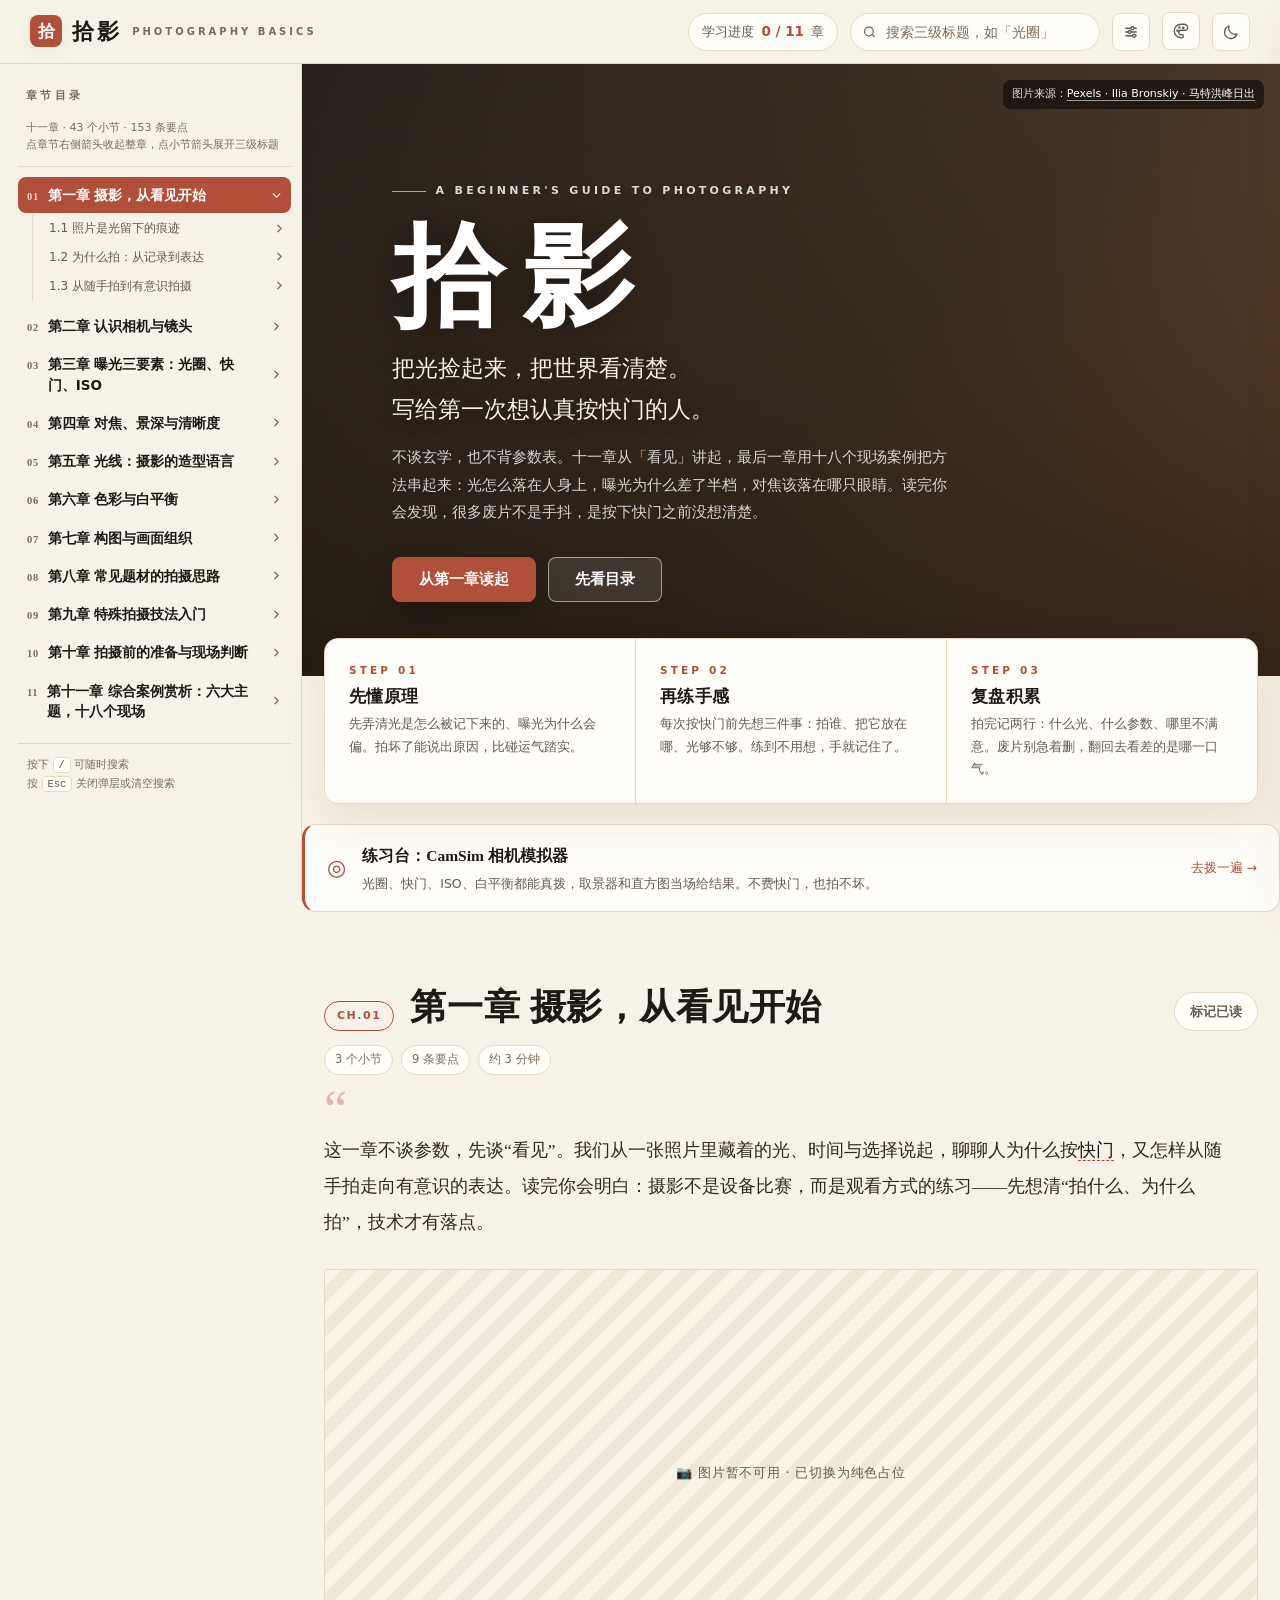
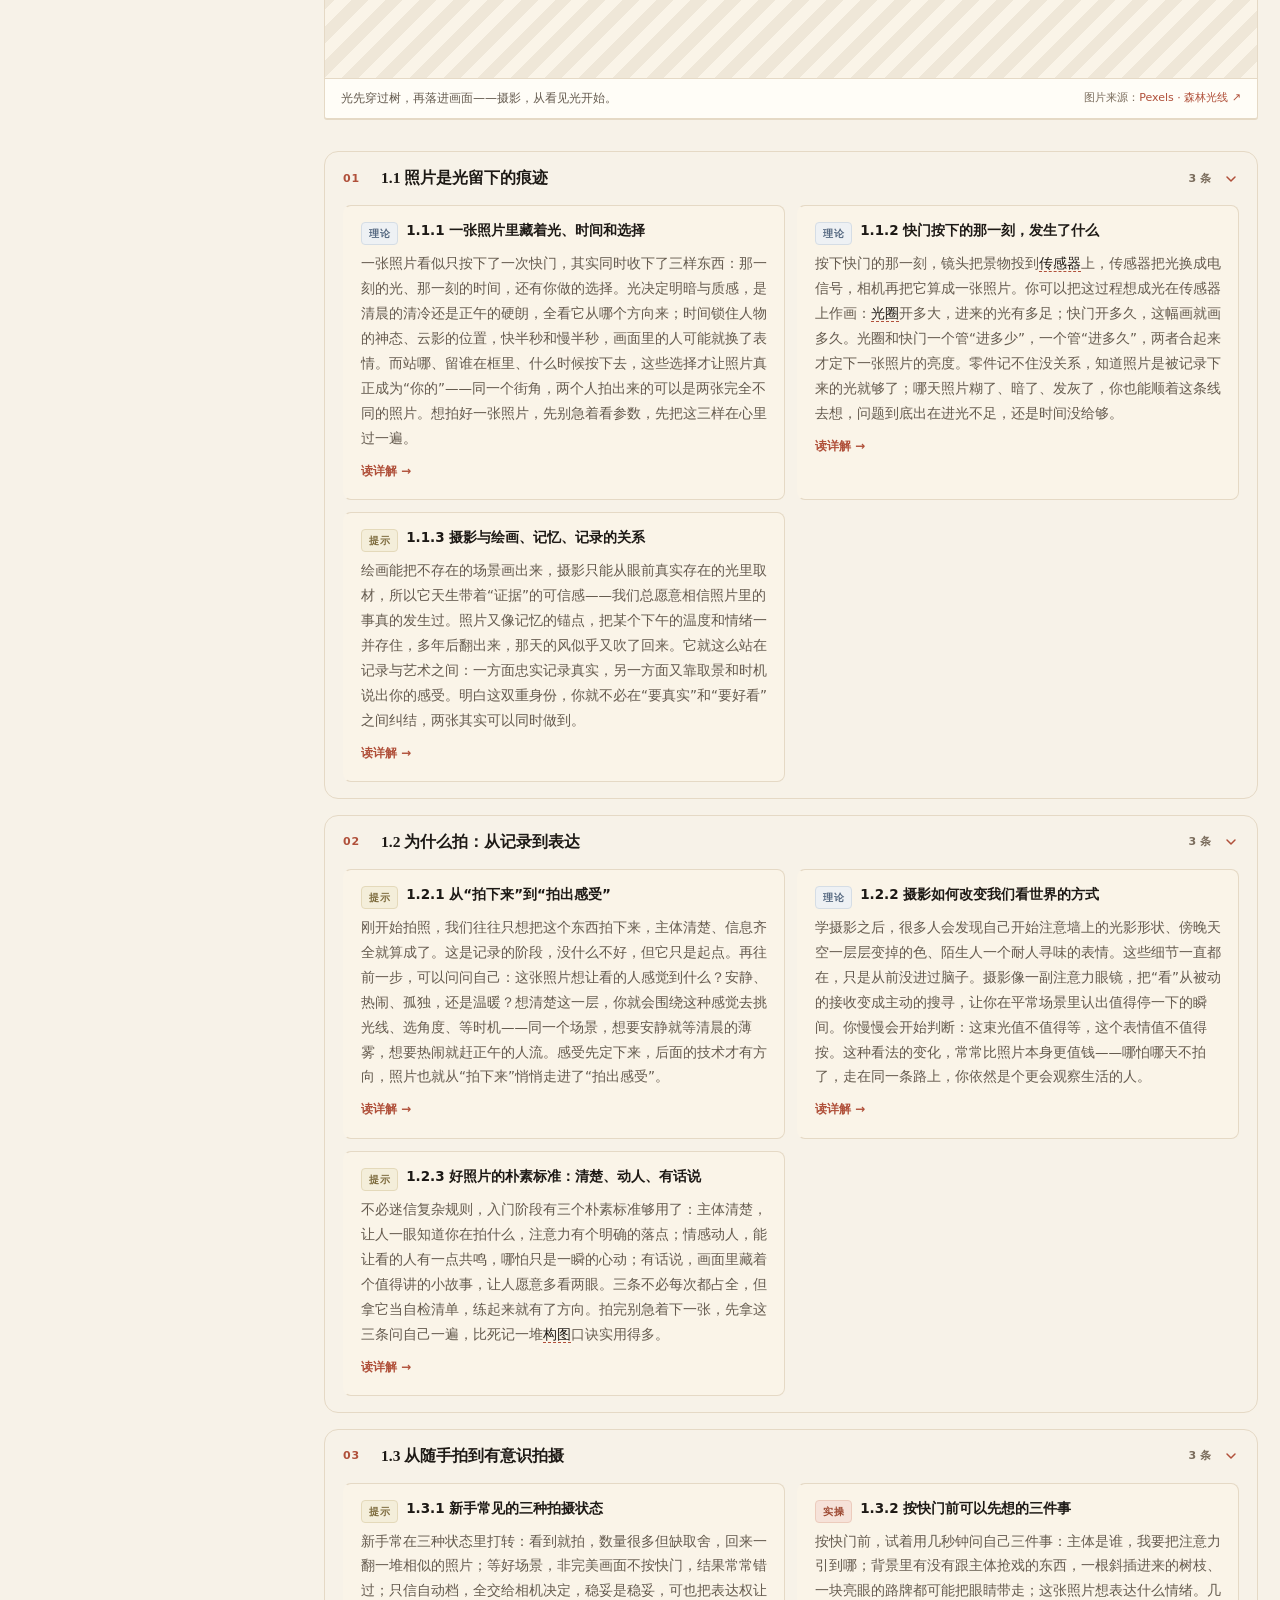
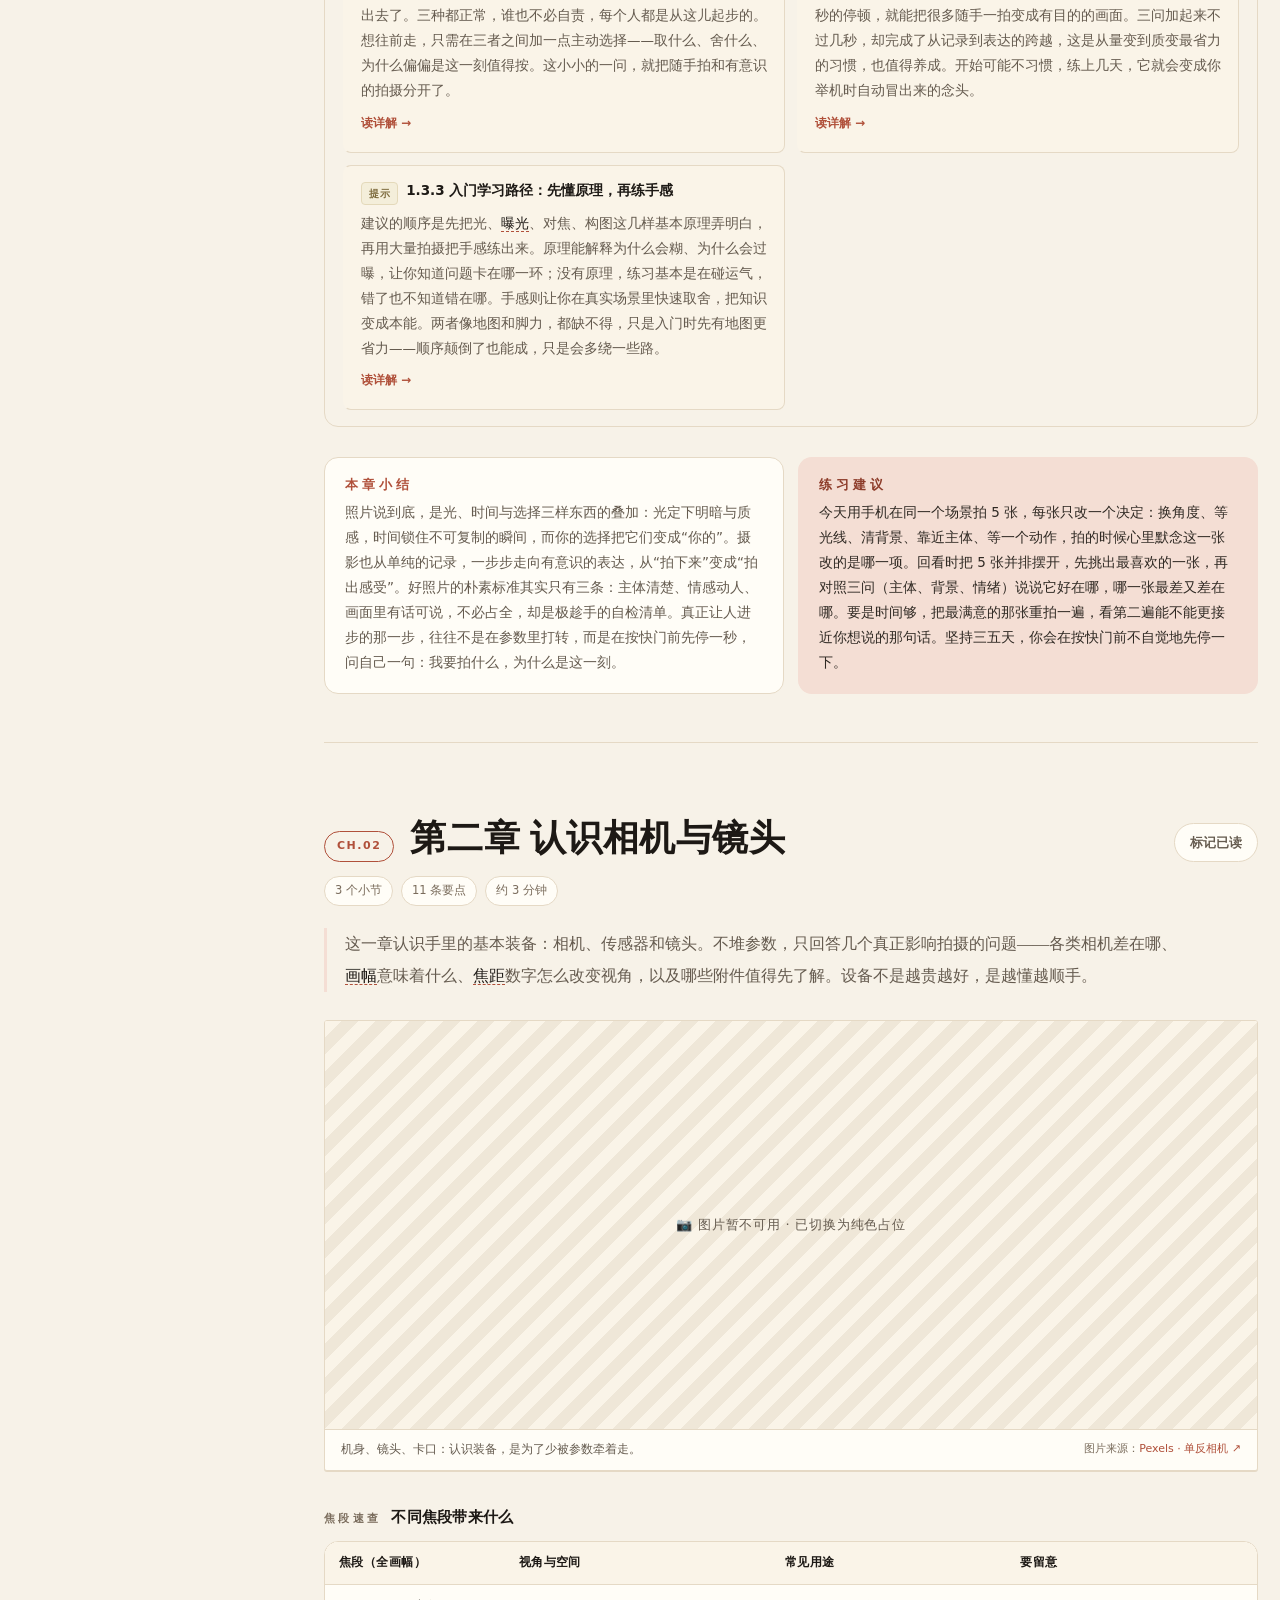
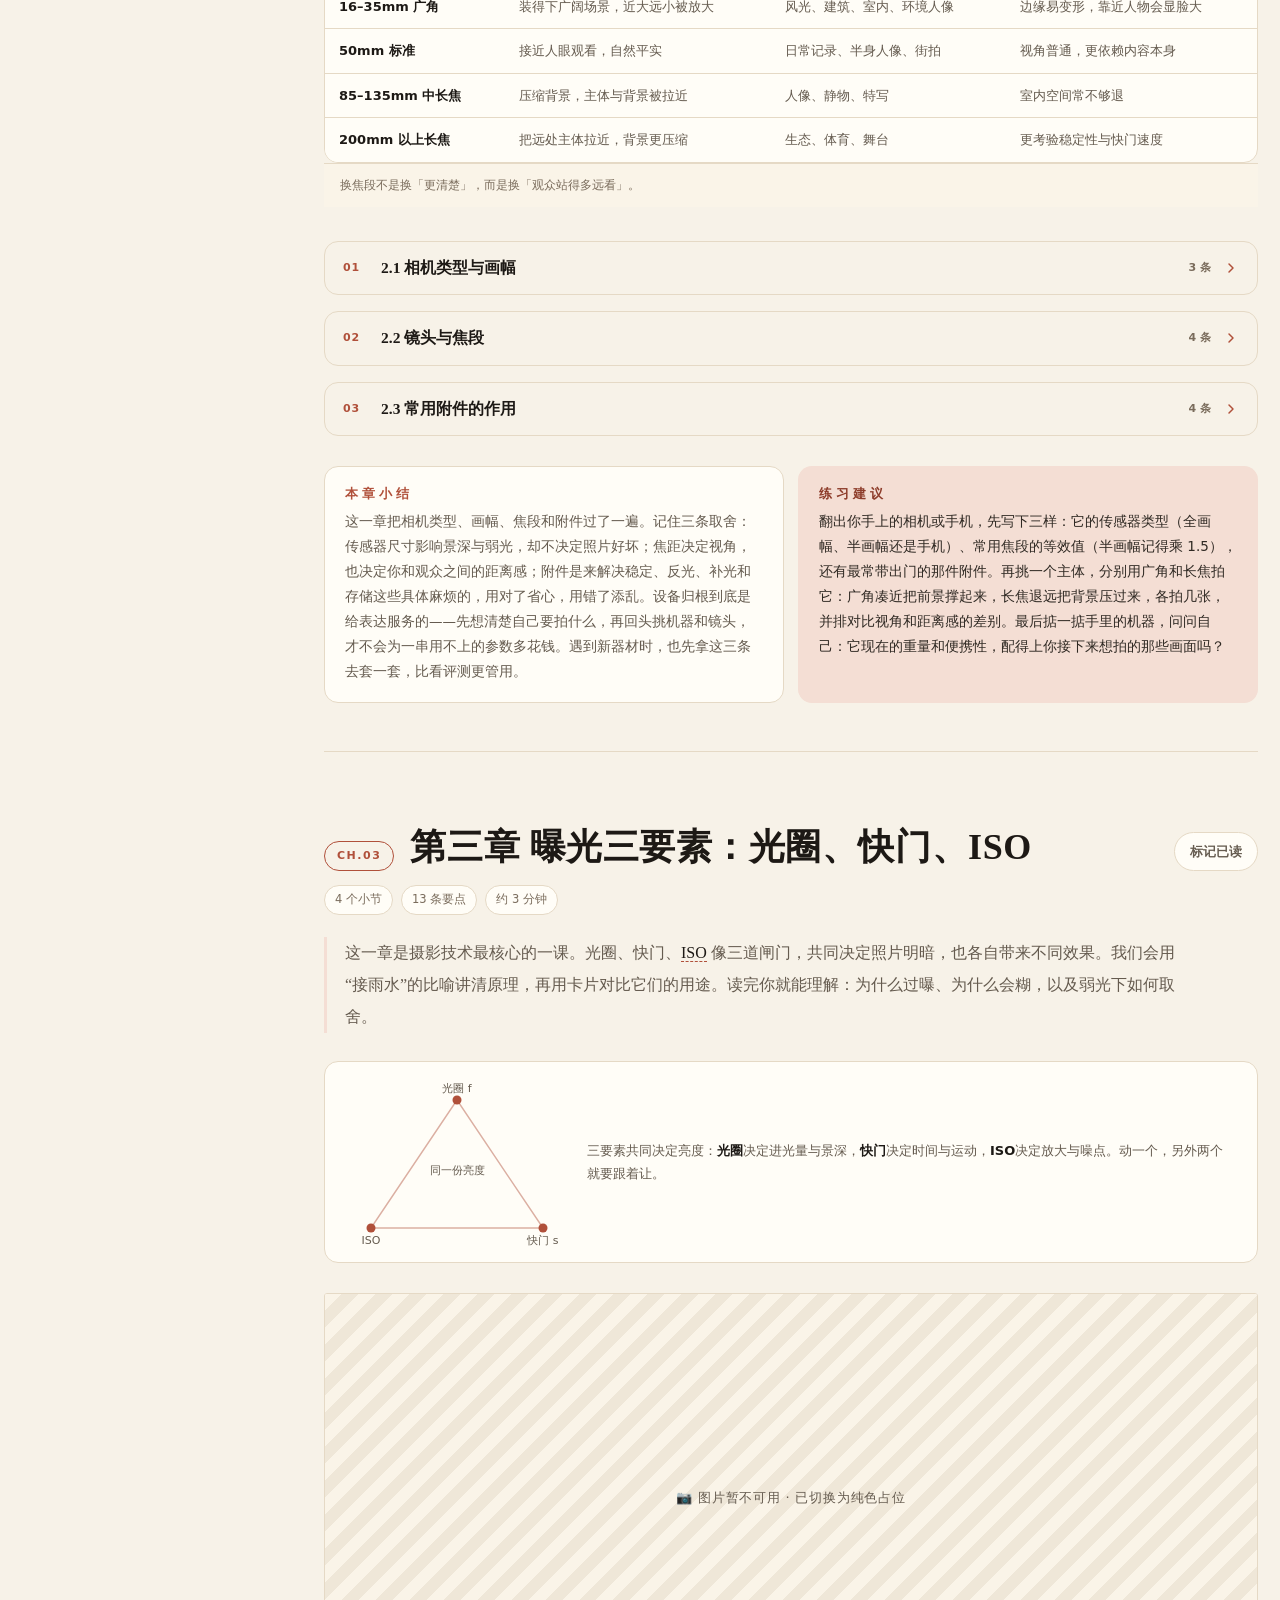
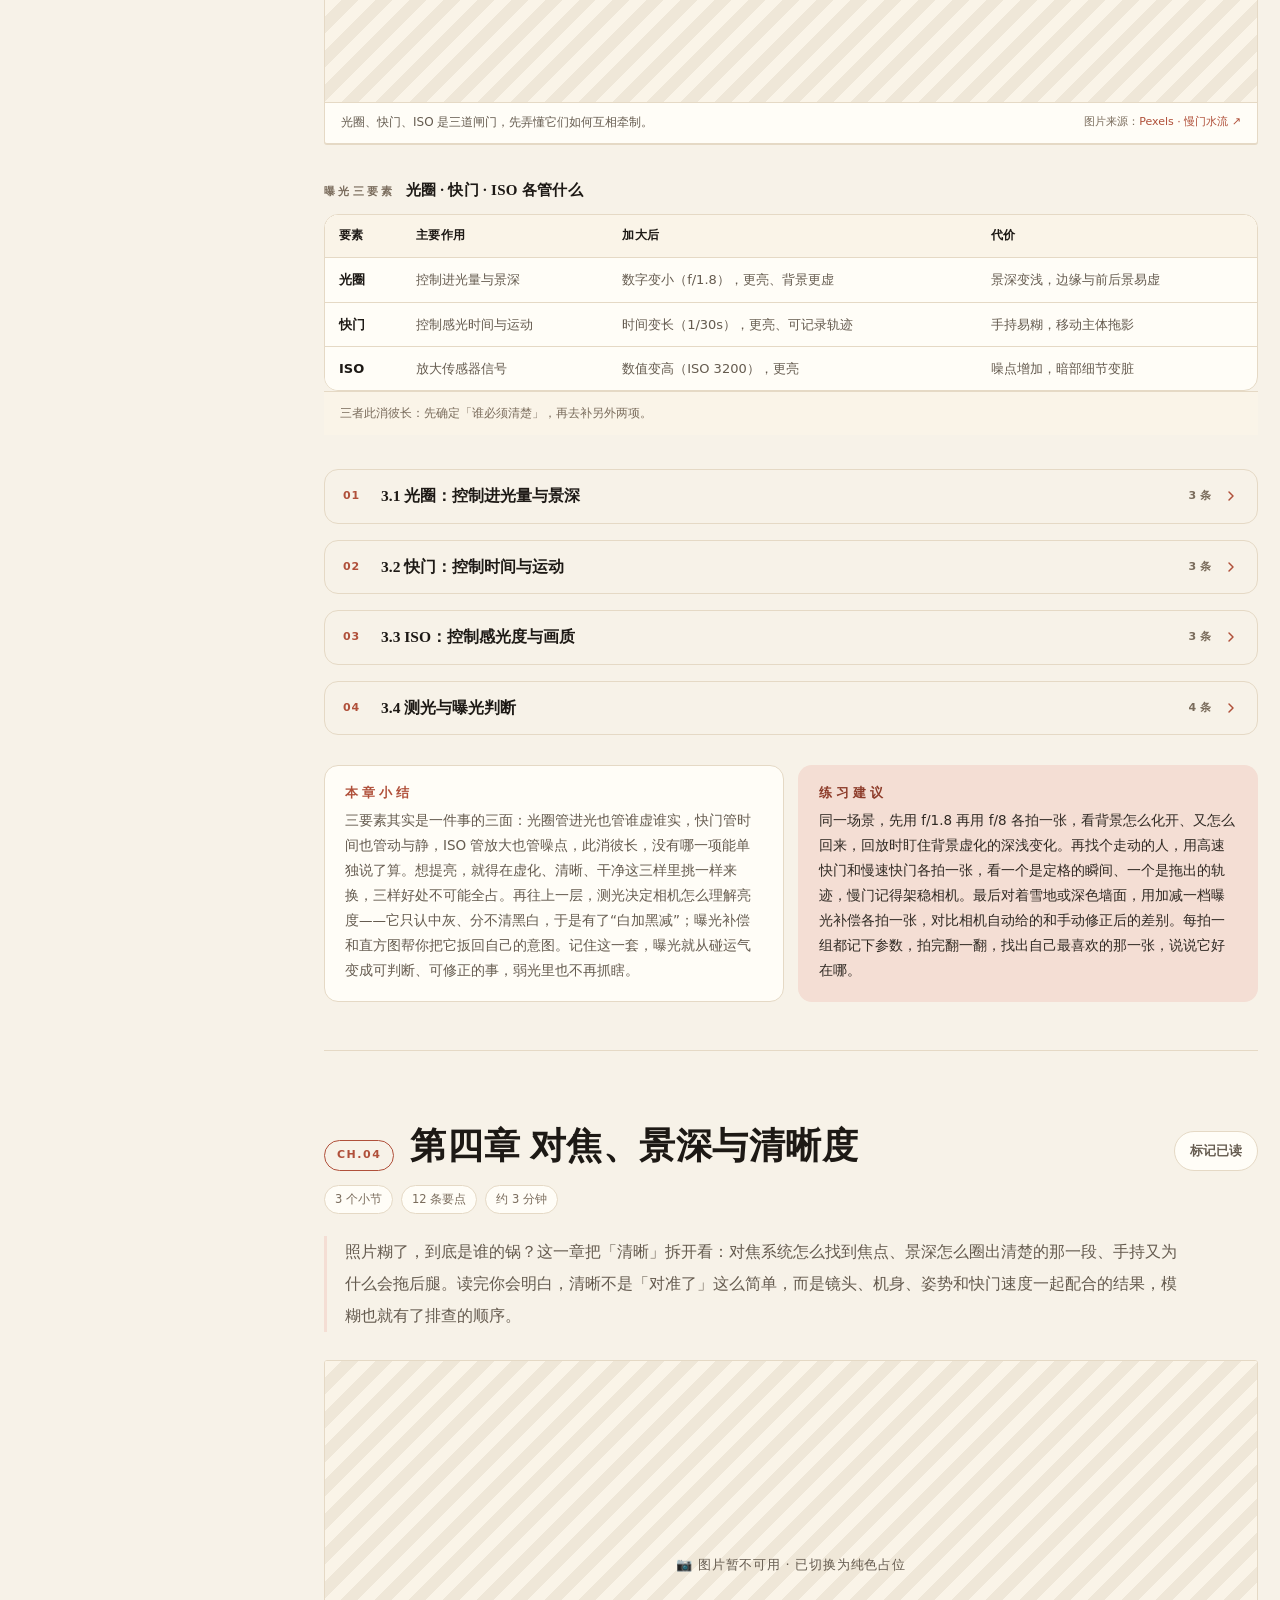
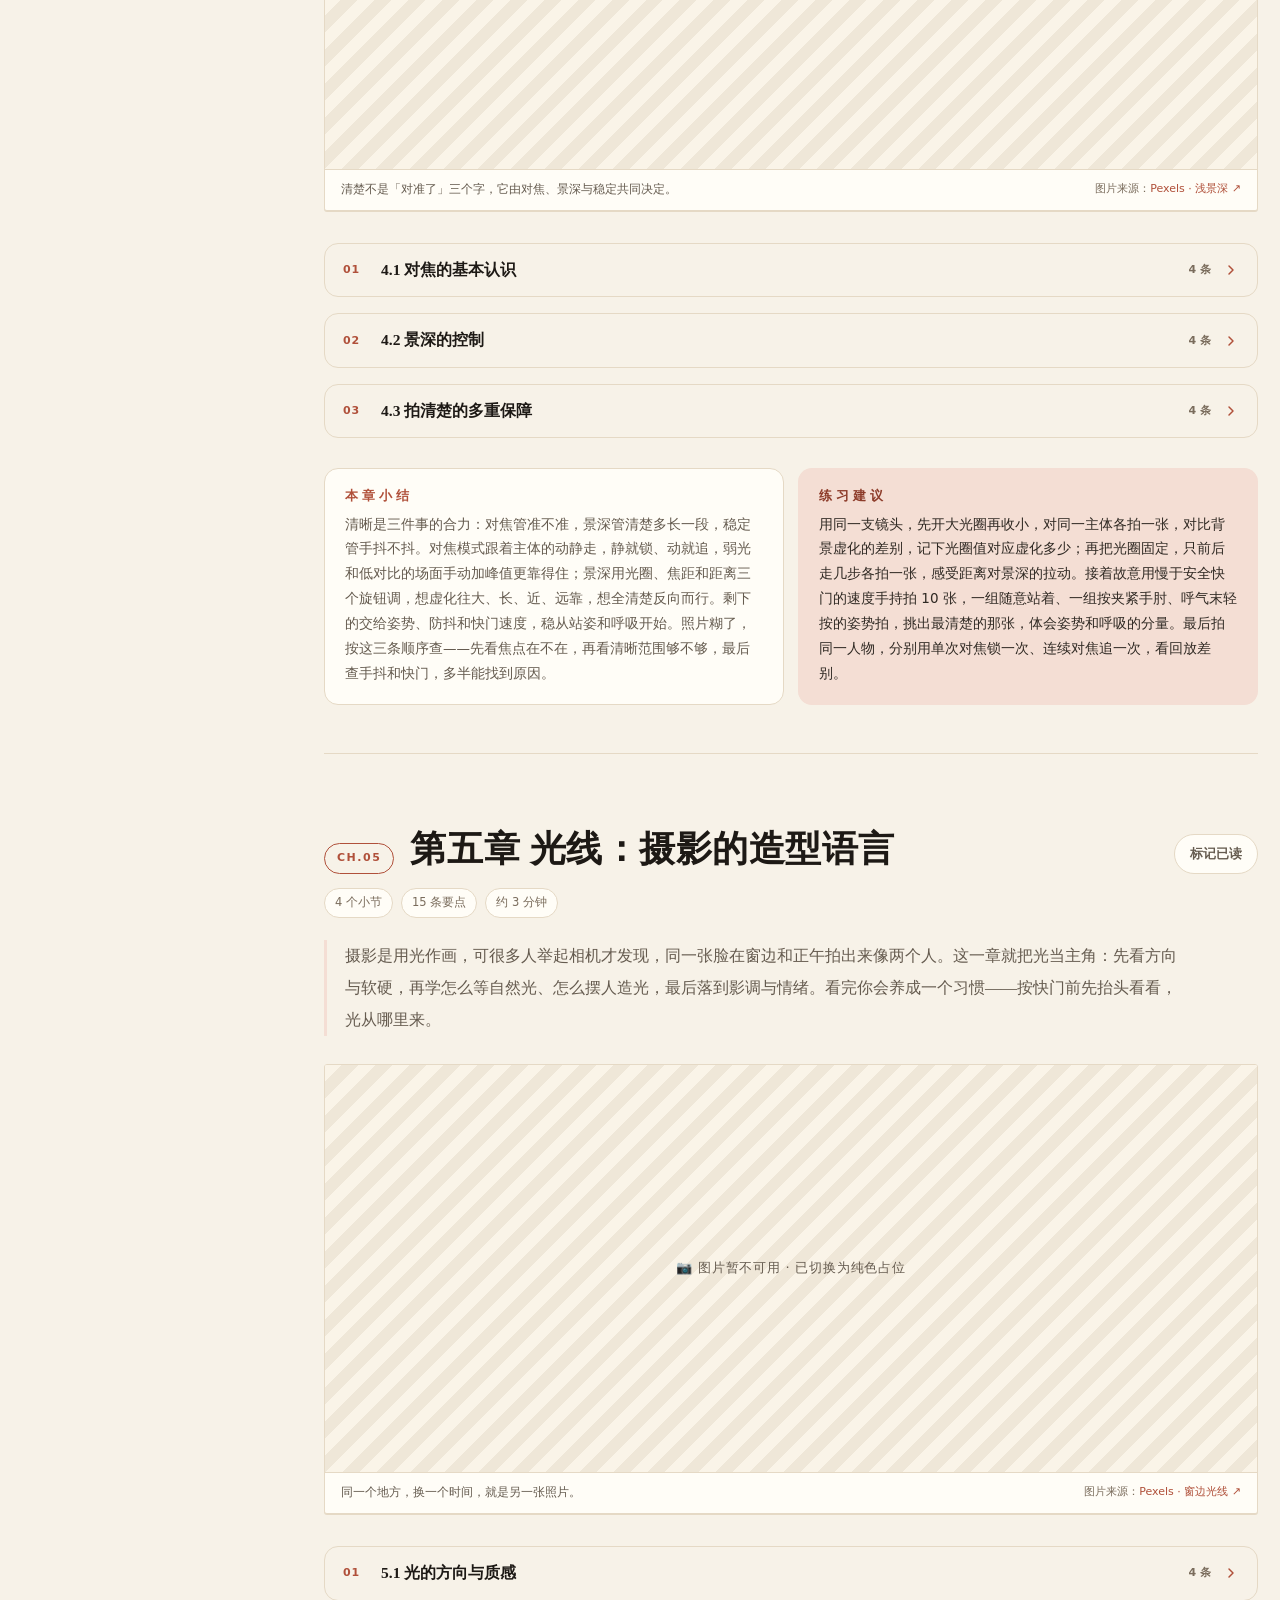
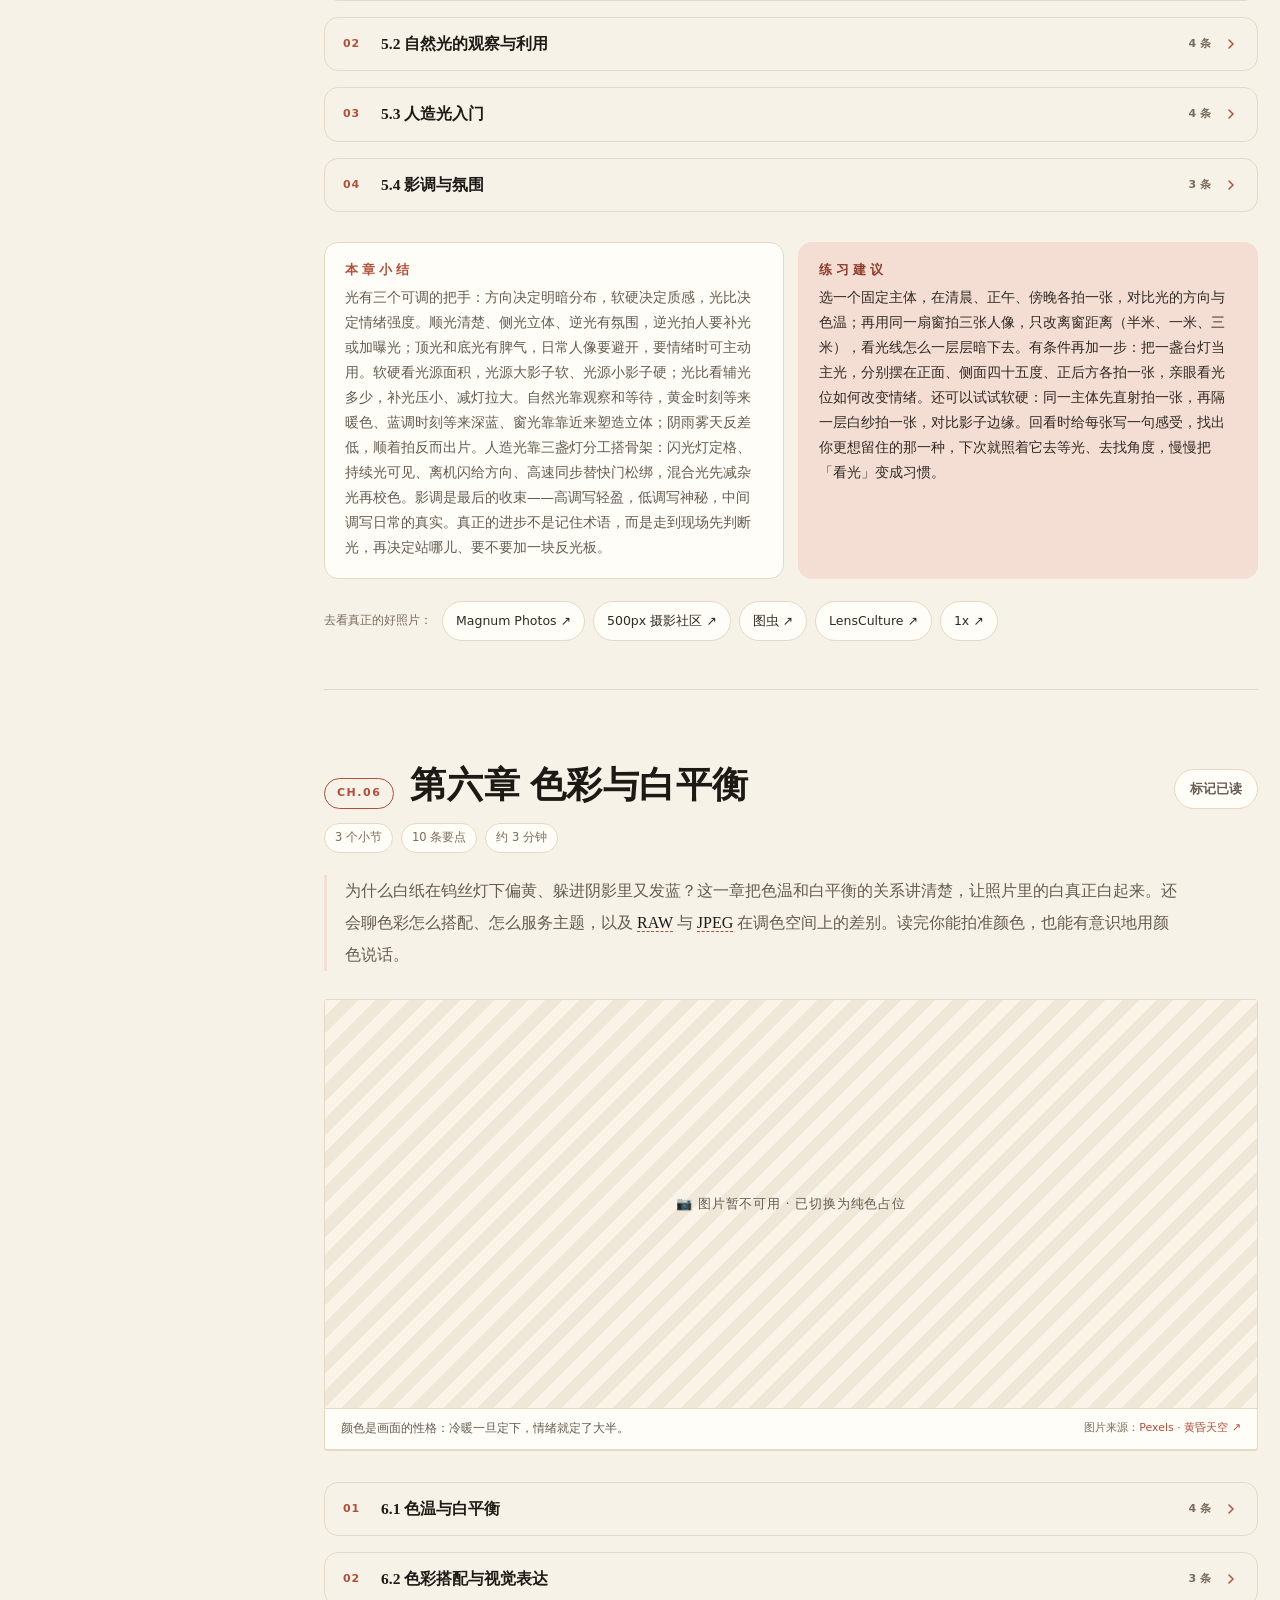
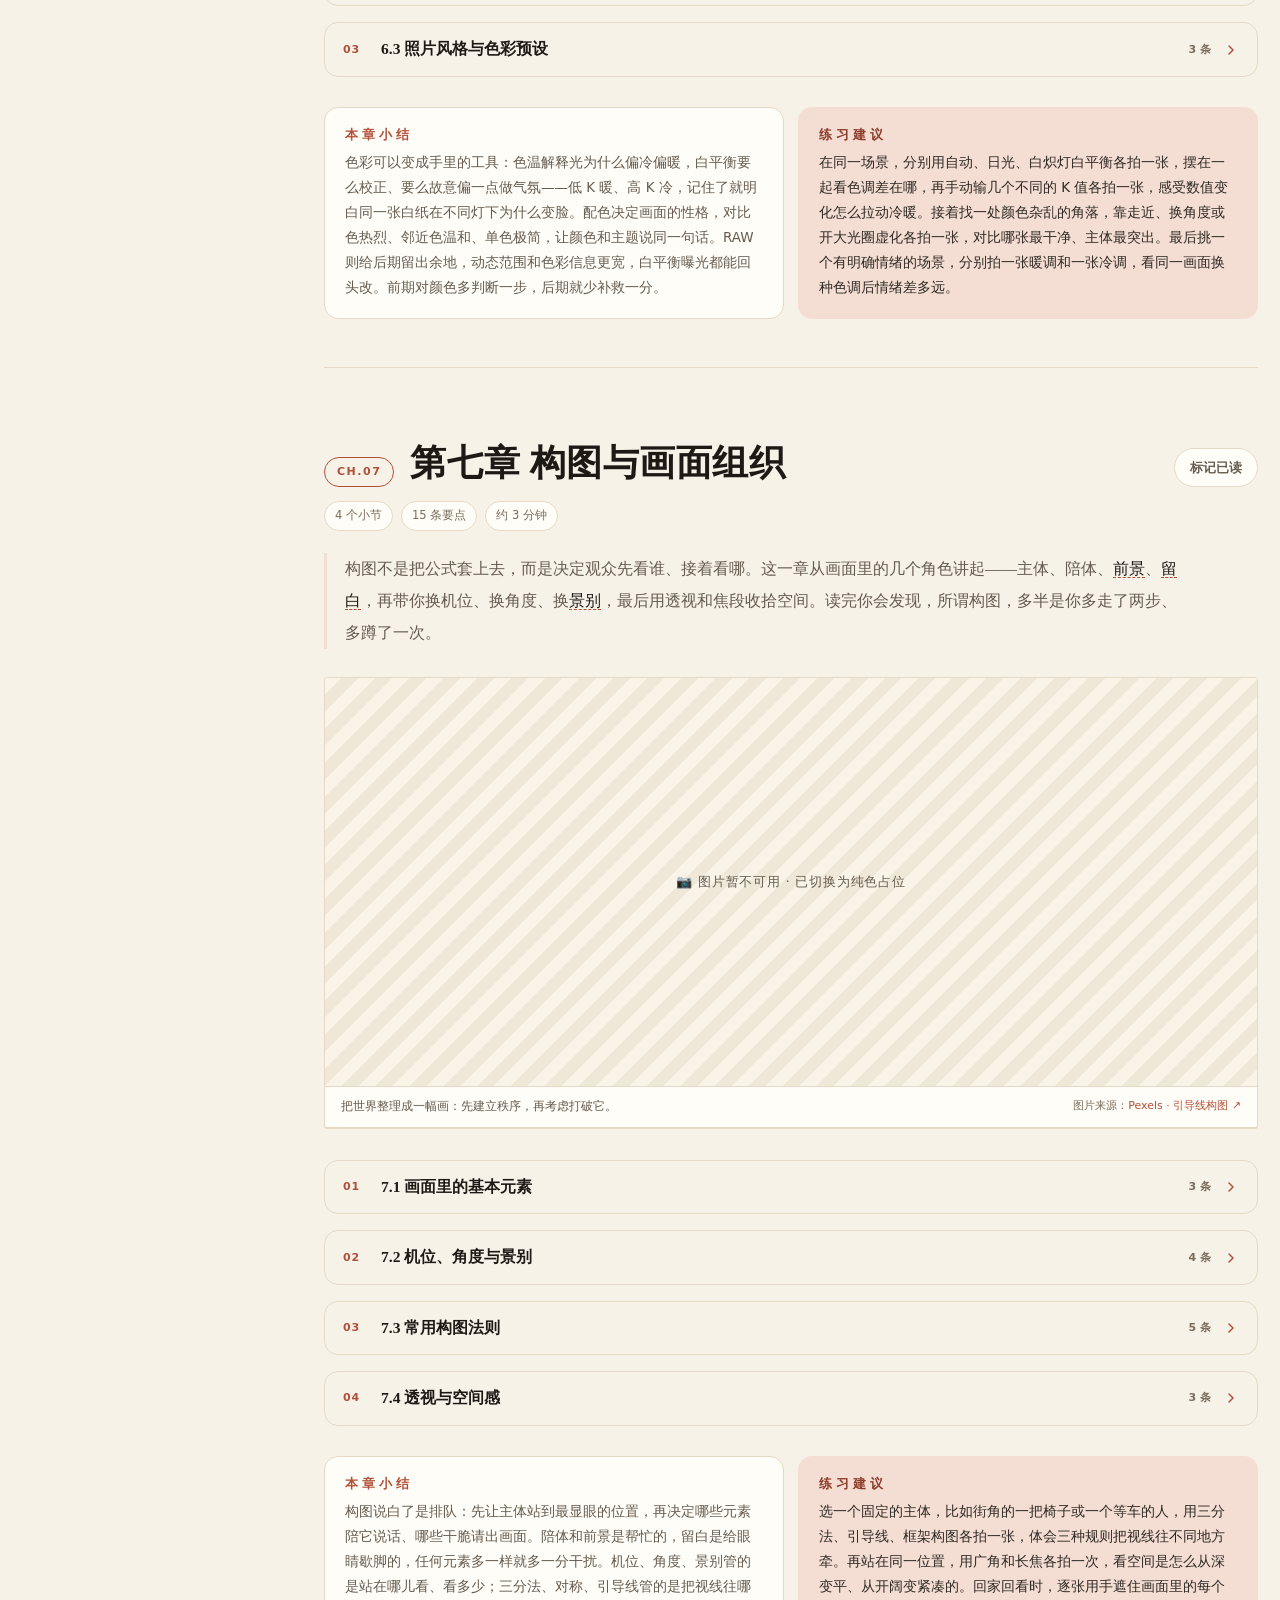
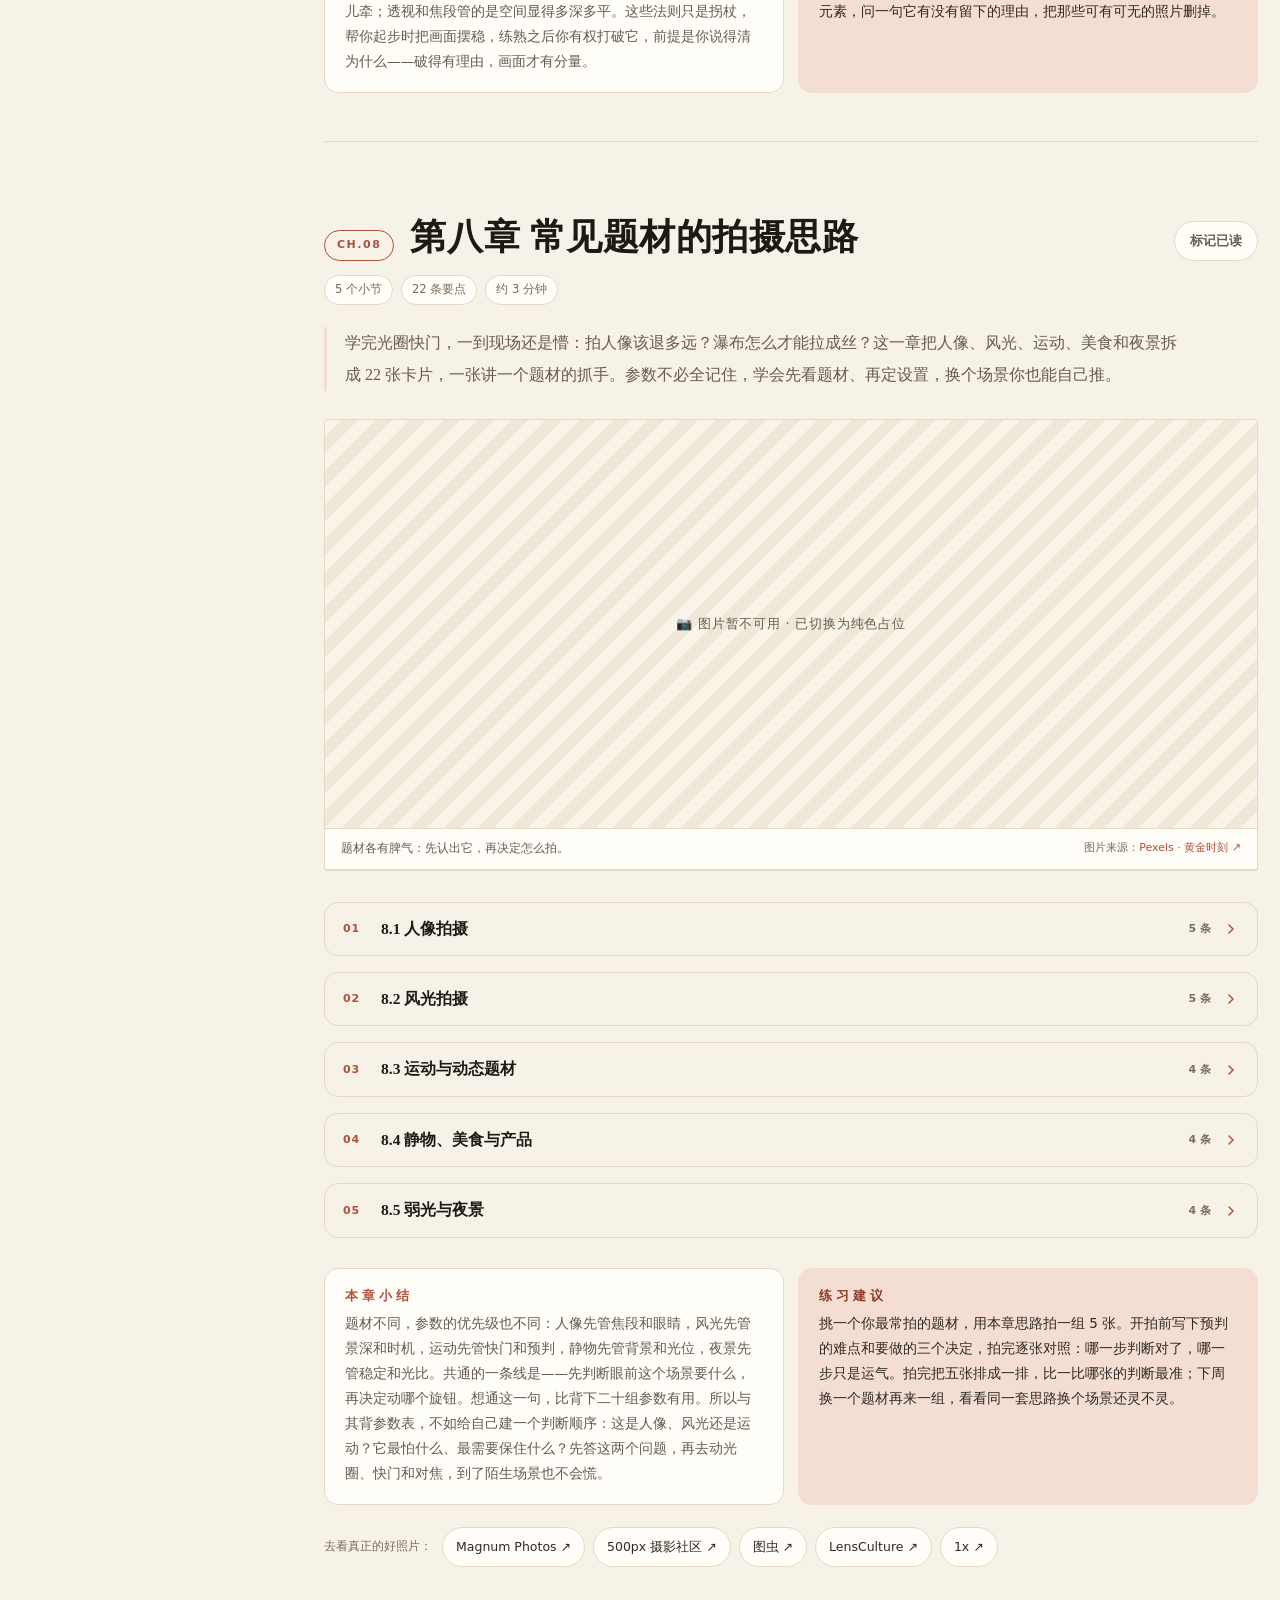
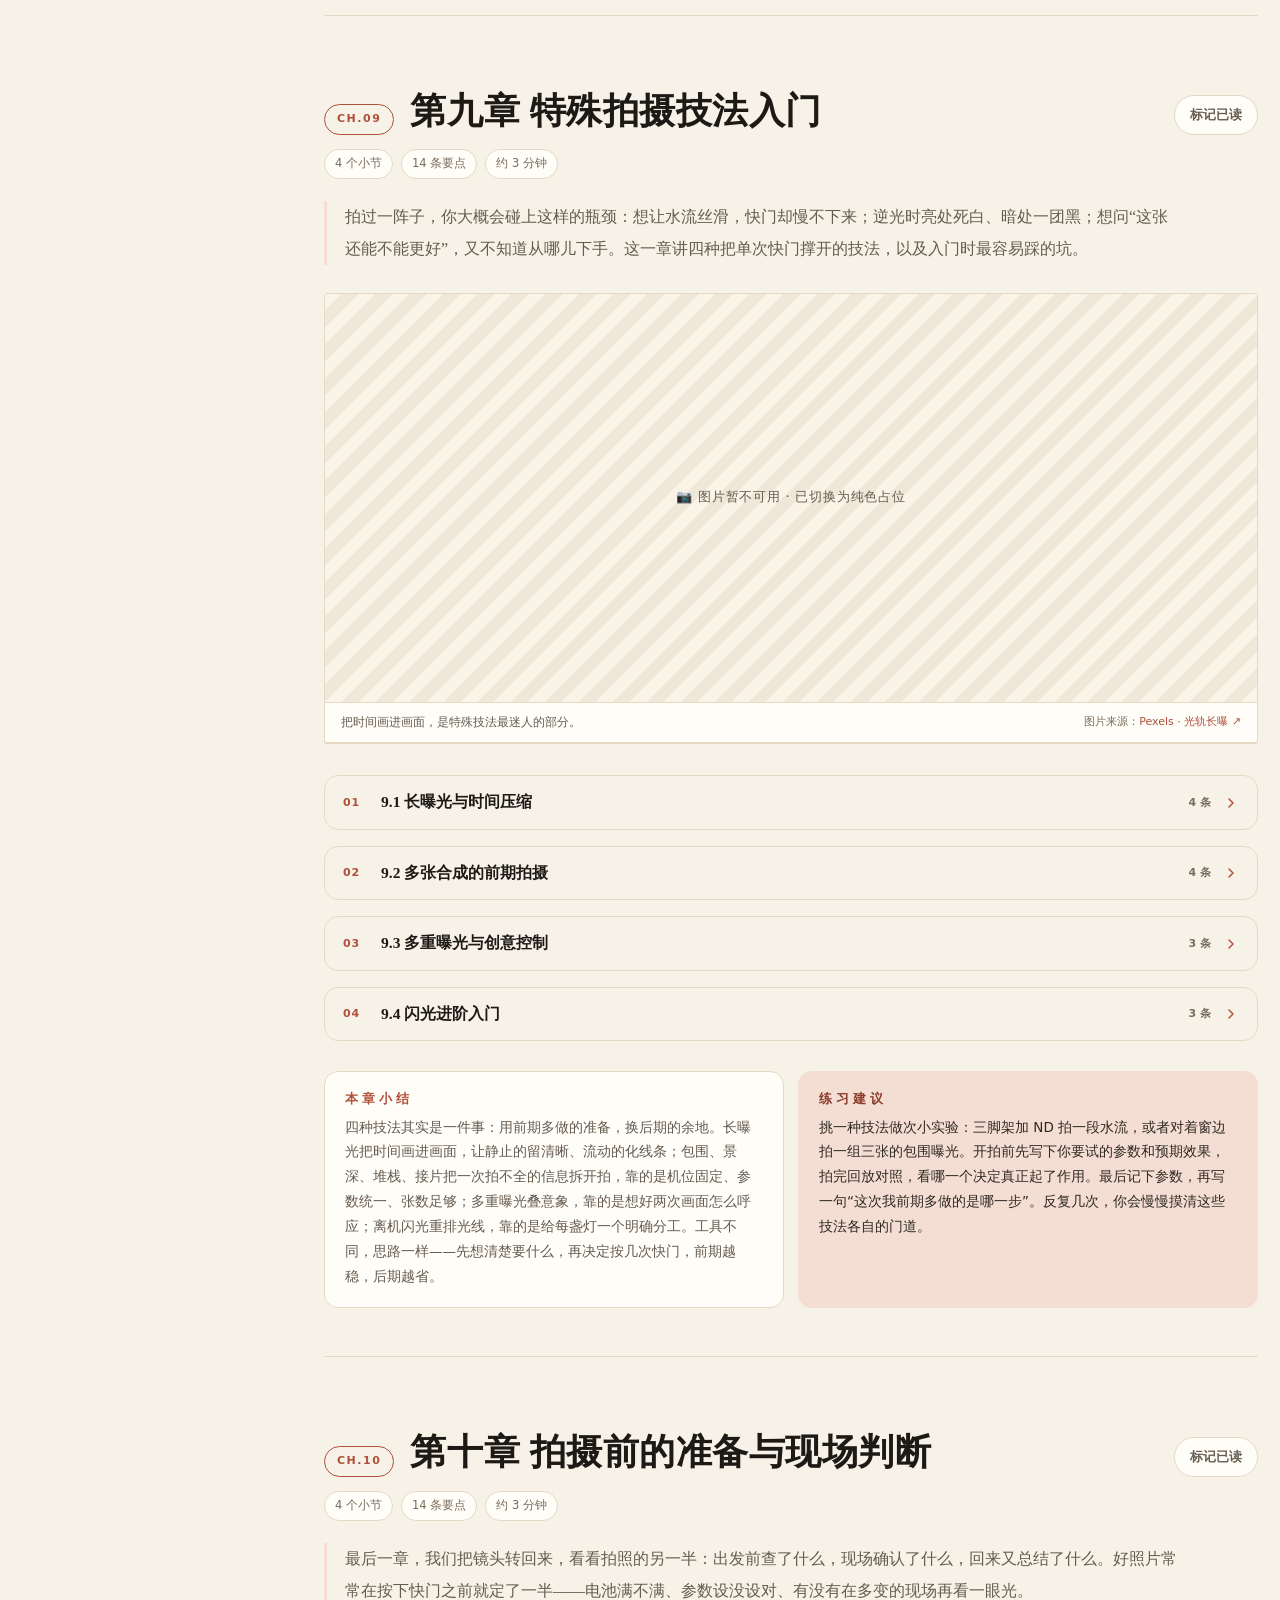
==== commit c19fa8fc: "feat: 将 18 个摄影案例整合为第 11 章正式章节（11 章 43 节 153 条）" ====
--- a/index.html
+++ b/index.html
@@ -4,7 +4,7 @@
 <meta charset="UTF-8">
 <meta name="viewport" content="width=device-width, initial-scale=1, viewport-fit=cover">
 <title>拾影 · 摄影前期拍摄入门</title>
-<meta name="description" content="拾影：写给零基础者的摄影前期学习页。十章从「看见」讲到曝光、对焦、光线、构图与题材思路，一百三十五条要点逐条配详解与实拍案例，可搜索、可折叠、五套模板与暗色模式。">
+<meta name="description" content="拾影：写给零基础者的摄影前期学习页。十一章从「看见」讲到曝光、对焦、光线、构图与题材思路，最后一章用十八个现场案例串起全部方法，一百五十三条要点逐条配详解与实拍案例，可搜索、可折叠、五套模板与暗色模式。">
 <meta name="theme-color" content="#f7f2e8">
 <meta name="color-scheme" content="light dark">
 <link rel="icon" href="data:image/svg+xml,%3Csvg xmlns='http://www.w3.org/2000/svg' viewBox='0 0 32 32'%3E%3Crect width='32' height='32' rx='7' fill='%23b0503a'/%3E%3Ctext x='16' y='23' font-size='19' font-family='serif' fill='%23fffdf9' text-anchor='middle'%3E拾%3C/text%3E%3C/svg%3E">
@@ -15,13 +15,13 @@
 <meta property="og:site_name" content="拾影">
 <meta property="og:locale" content="zh_CN">
 <meta property="og:title" content="拾影 · 摄影前期拍摄入门">
-<meta property="og:description" content="十章、135 个要点：从看见讲到光怎么用、片子为什么糊、构图怎么取舍。写给第一次想认真拍照的人。">
+<meta property="og:description" content="十一章、153 个要点：从看见讲到光怎么用、片子为什么糊、构图怎么取舍。写给第一次想认真拍照的人。">
 <meta property="og:url" content="https://linan4268.github.io/ShiYing/">
 <meta property="og:image" content="https://images.pexels.com/photos/29734980/pexels-photo-29734980.jpeg?auto=compress&amp;cs=tinysrgb&amp;w=1200">
 <meta property="og:image:alt" content="马特洪峰日出，雪面与暗部反差极大，湖面映出山影">
 <meta name="twitter:card" content="summary_large_image">
 <meta name="twitter:title" content="拾影 · 摄影前期拍摄入门">
-<meta name="twitter:description" content="十章、135 个要点：写给第一次想认真拍照的人，从看见讲到现场怎么判断。">
+<meta name="twitter:description" content="十一章、153 个要点：写给第一次想认真拍照的人，从看见讲到现场怎么判断。">
 <meta name="twitter:image" content="https://images.pexels.com/photos/29734980/pexels-photo-29734980.jpeg?auto=compress&amp;cs=tinysrgb&amp;w=1200">
 <script>
 /* 首帧前套用已保存的模板、明暗与外观偏好，避免深色偏好用户看到白屏闪一下 */
@@ -852,6 +852,17 @@
 .works-head h2{font-family:var(--font-head);font-size:clamp(25px,4vw,36px);
   font-weight:600;color:var(--text-strong);margin:8px 0 12px;letter-spacing:.04em}
 .works-lede{max-width:760px;margin:0 auto;color:var(--muted);font-size:14.5px;line-height:1.9}
+.works-jump{max-width:760px;margin:14px auto 0;font-size:13.5px;color:var(--muted);line-height:1.8}
+.works-jump a{color:var(--accent);font-weight:600;border-bottom:1px solid var(--accent)}
+/* 第十一章：章节内的案例卡（复用作品赏析的规格表样式） */
+.unit:has(.case-item) .unit-body{--unit-cols:1fr}
+.item.case-item{padding:0;overflow:hidden}
+.case-item-body{display:grid;grid-template-columns:minmax(220px,38%) 1fr;gap:0}
+.case-item-body .work-fig{aspect-ratio:auto;height:100%;min-height:220px}
+.case-item-inner{padding:18px 20px 20px}
+.case-item-inner .work-by{margin-top:0}
+.case-item-inner .item-detail{display:inline-block;margin-right:14px}
+@media(max-width:760px){.case-item-body{grid-template-columns:1fr}.case-item-body .work-fig{aspect-ratio:3/2;min-height:0}}
 .works-grid{display:grid;grid-template-columns:repeat(auto-fill,minmax(330px,1fr));gap:22px}
 .work-card{border:1px solid var(--line);border-radius:var(--r);overflow:hidden;
   background:var(--panel);display:flex;flex-direction:column;transition:transform .2s,box-shadow .2s,border-color .2s}
@@ -866,8 +877,19 @@
 .work-num{font-family:var(--font-head);font-size:13px;color:var(--accent);font-weight:700}
 .work-head h3{font-family:var(--font-head);font-size:19px;font-weight:600;color:var(--text-strong);margin:0}
 .work-by{margin:6px 0 12px;font-size:12px;color:var(--faint);line-height:1.6}
+.work-specs{margin:0 0 14px;display:grid;gap:7px}
+.work-spec{display:grid;grid-template-columns:84px 1fr;gap:8px;align-items:start}
+.work-spec dt{font-size:11.5px;font-weight:600;color:var(--accent);letter-spacing:.02em;line-height:1.6}
+.work-spec dd{margin:0;font-size:12.5px;line-height:1.75;color:var(--muted)}
 .work-analysis{margin:0 0 16px;font-size:13.5px;line-height:1.95;color:var(--text);flex:1 1 auto}
+.work-analysis b{color:var(--text-strong);font-weight:600}
 .work-link{margin-top:auto;font-size:12.5px;color:var(--accent);border-top:1px solid var(--line);padding-top:12px;align-self:flex-start}
+.theme-group{margin-bottom:44px}
+.theme-group:last-child{margin-bottom:0}
+.theme-head{display:flex;align-items:flex-start;gap:14px;margin:0 0 20px;padding:0 2px 14px;border-bottom:2px solid var(--line)}
+.theme-num{font-family:var(--font-head);font-size:26px;font-weight:700;color:var(--accent);line-height:1}
+.theme-head h3{font-family:var(--font-head);font-size:clamp(19px,2.6vw,24px);font-weight:600;color:var(--text-strong);margin:0 0 5px}
+.theme-head p{margin:0;font-size:13px;line-height:1.8;color:var(--muted);max-width:820px}
 .works-note{max-width:820px;margin:22px auto 0;text-align:center;font-size:12.5px;color:var(--faint);line-height:1.8}
 .sites-block{margin-top:56px;padding-top:40px;border-top:1px solid var(--line)}
 .sites-title{text-align:center;font-family:var(--font-head);font-size:clamp(20px,3vw,27px);
@@ -887,6 +909,10 @@
   .works{margin-top:44px}
   .works-grid,.sites-grid{grid-template-columns:1fr}
   .work-analysis{font-size:14px}
+  .theme-group{margin-bottom:34px}
+  .theme-head{gap:10px}
+  .theme-num{font-size:21px}
+  .work-spec{grid-template-columns:72px 1fr;gap:6px}
 }
 
 /* ------------------------------- 打印 ------------------------------- */
@@ -1063,7 +1089,7 @@
 </head>
 <body>
 <a class="skip-link" href="#main">跳到主要内容</a>
-<noscript><p class="noscript-note">本页的十章正文、目录、搜索与折叠交互由 JavaScript 生成。请在浏览器中启用 JavaScript 后阅读——内容与排版不会因此改变。</p></noscript>
+<noscript><p class="noscript-note">本页的十一章正文、目录、搜索与折叠交互由 JavaScript 生成。请在浏览器中启用 JavaScript 后阅读——内容与排版不会因此改变。</p></noscript>
 <div id="progressBar" aria-hidden="true"></div>
 
 <header class="topbar">
@@ -1145,7 +1171,7 @@
         <svg viewBox="0 0 24 24" width="16" height="16" fill="none" stroke="currentColor" stroke-width="2" stroke-linecap="round" aria-hidden="true"><path d="M6 6l12 12M18 6L6 18"/></svg>
       </button>
     </div>
-    <p class="toc-hint">十章 · 37 个小节 · 135 条要点<br>点章节右侧箭头收起整章，点小节箭头展开三级标题</p>
+    <p class="toc-hint">十一章 · 43 个小节 · 153 条要点<br>点章节右侧箭头收起整章，点小节箭头展开三级标题</p>
     <div id="tocList"></div>
     <p class="toc-foot">按下 <kbd>/</kbd> 可随时搜索<br>按 <kbd>Esc</kbd> 关闭弹层或清空搜索</p>
   </nav>
@@ -1157,7 +1183,7 @@
         <p class="eyebrow">A Beginner's Guide to Photography</p>
         <h1 id="heroTitle">拾影</h1>
         <p class="subtitle">把光捡起来，把世界看清楚。<br>写给第一次想认真按快门的人。</p>
-        <p class="lede">不谈玄学，也不背参数表。十章从「看见」讲起：光怎么落在人身上，曝光为什么差了半档，对焦该落在哪只眼睛。读完你会发现，很多废片不是手抖，是按下快门之前没想清楚。</p>
+        <p class="lede">不谈玄学，也不背参数表。十一章从「看见」讲起，最后一章用十八个现场案例把方法串起来：光怎么落在人身上，曝光为什么差了半档，对焦该落在哪只眼睛。读完你会发现，很多废片不是手抖，是按下快门之前没想清楚。</p>
         <div class="hero-actions">
           <a class="btn btn-primary" href="#ch1">从第一章读起</a>
           <a class="btn btn-ghost" href="#toc" id="viewToc">先看目录</a>
@@ -1191,11 +1217,12 @@
     <section class="works" id="works" aria-labelledby="worksTitle">
       <div class="works-head">
         <p class="eyebrow">作品赏析 · Selected Works</p>
-        <h2 id="worksTitle">十张照片，十种看法</h2>
+        <h2 id="worksTitle">六大主题，十八个拍摄案例</h2>
         <p class="works-lede" id="worksLede"></p>
+        <p class="works-jump">下面十八例已完整收录为 <a href="#ch11">第十一章 · 综合案例赏析 →</a>，每例含场景、主体、构图、光线、参考参数与详解。</p>
       </div>
-      <div class="works-grid" id="worksGrid"></div>
-      <p class="works-note">图片均来自 Pexels 免费可商用图库，点击「查看原图与授权」可核对摄影师与来源。赏析文字仅作学习交流。</p>
+      <div class="works-themes" id="worksThemes"></div>
+      <p class="works-note" id="worksNote"></p>
       <div class="sites-block">
         <h3 class="sites-title">去哪儿找好照片？七个值得收藏的图库</h3>
         <p class="sites-hint">按风格定位、授权方式与能否免费商用挑选；标注「需核对」的站点请逐张确认授权。</p>
@@ -1220,7 +1247,7 @@
       <div class="foot-in">
         <div class="foot-brand">
           <p class="fb"><span class="seal" aria-hidden="true">拾</span>拾影</p>
-          <p>一个讲摄影前期的学习页。目录照《摄影前期拍摄知识概况目录》逐条搭：十章、三十七个小节、一百三十五条要点，一条没少，标题也没动。</p>
+          <p>一个讲摄影前期的学习页。目录照《摄影前期拍摄知识概况目录》逐条搭：前十章、三十七个小节、一百三十五条要点一条没少、标题也没动；第十一章是新增的综合案例赏析，再添六个小节、十八条现场案例。</p>
         </div>
         <div class="foot-col">
           <h4>章节</h4>
@@ -1263,13 +1290,13 @@
 <div id="lookRoot"></div>
 
 <script>
-var DATA=[{"id":"ch1","title":"第一章 摄影，从看见开始","intro":"这一章不谈参数，先谈“看见”。我们从一张照片里藏着的光、时间与选择说起，聊聊人为什么按快门，又怎样从随手拍走向有意识的表达。读完你会明白：摄影不是设备比赛，而是观看方式的练习——先想清“拍什么、为什么拍”，技术才有落点。","sections":[{"id":"1-1","title":"1.1 照片是光留下的痕迹","items":[{"id":"1-1-1","title":"1.1.1 一张照片里藏着光、时间和选择","text":"一张照片看似只按下了一次快门，其实同时收下了三样东西：那一刻的光、那一刻的时间，还有你做的选择。光决定明暗与质感，是清晨的清冷还是正午的硬朗，全看它从哪个方向来；时间锁住人物的神态、云影的位置，快半秒和慢半秒，画面里的人可能就换了表情。而站哪、留谁在框里、什么时候按下去，这些选择才让照片真正成为“你的”——同一个街角，两个人拍出来的可以是两张完全不同的照片。想拍好一张照片，先别急着看参数，先把这三样在心里过一遍。","tag":"理论"},{"id":"1-1-2","title":"1.1.2 快门按下的那一刻，发生了什么","text":"按下快门的那一刻，镜头把景物投到传感器上，传感器把光换成电信号，相机再把它算成一张照片。你可以把这过程想成光在传感器上作画：光圈开多大，进来的光有多足；快门开多久，这幅画就画多久。光圈和快门一个管“进多少”，一个管“进多久”，两者合起来才定下一张照片的亮度。零件记不住没关系，知道照片是被记录下来的光就够了；哪天照片糊了、暗了、发灰了，你也能顺着这条线去想，问题到底出在进光不足，还是时间没给够。","tag":"理论"},{"id":"1-1-3","title":"1.1.3 摄影与绘画、记忆、记录的关系","text":"绘画能把不存在的场景画出来，摄影只能从眼前真实存在的光里取材，所以它天生带着“证据”的可信感——我们总愿意相信照片里的事真的发生过。照片又像记忆的锚点，把某个下午的温度和情绪一并存住，多年后翻出来，那天的风似乎又吹了回来。它就这么站在记录与艺术之间：一方面忠实记录真实，另一方面又靠取景和时机说出你的感受。明白这双重身份，你就不必在“要真实”和“要好看”之间纠结，两张其实可以同时做到。","tag":"提示"}]},{"id":"1-2","title":"1.2 为什么拍：从记录到表达","items":[{"id":"1-2-1","title":"1.2.1 从“拍下来”到“拍出感受”","text":"刚开始拍照，我们往往只想把这个东西拍下来，主体清楚、信息齐全就算成了。这是记录的阶段，没什么不好，但它只是起点。再往前一步，可以问问自己：这张照片想让看的人感觉到什么？安静、热闹、孤独，还是温暖？想清楚这一层，你就会围绕这种感觉去挑光线、选角度、等时机——同一个场景，想要安静就等清晨的薄雾，想要热闹就赶正午的人流。感受先定下来，后面的技术才有方向，照片也就从“拍下来”悄悄走进了“拍出感受”。","tag":"提示"},{"id":"1-2-2","title":"1.2.2 摄影如何改变我们看世界的方式","text":"学摄影之后，很多人会发现自己开始注意墙上的光影形状、傍晚天空一层层变掉的色、陌生人一个耐人寻味的表情。这些细节一直都在，只是从前没进过脑子。摄影像一副注意力眼镜，把“看”从被动的接收变成主动的搜寻，让你在平常场景里认出值得停一下的瞬间。你慢慢会开始判断：这束光值不值得等，这个表情值不值得按。这种看法的变化，常常比照片本身更值钱——哪怕哪天不拍了，走在同一条路上，你依然是个更会观察生活的人。","tag":"理论"},{"id":"1-2-3","title":"1.2.3 好照片的朴素标准：清楚、动人、有话说","text":"不必迷信复杂规则，入门阶段有三个朴素标准够用了：主体清楚，让人一眼知道你在拍什么，注意力有个明确的落点；情感动人，能让看的人有一点共鸣，哪怕只是一瞬的心动；有话说，画面里藏着个值得讲的小故事，让人愿意多看两眼。三条不必每次都占全，但拿它当自检清单，练起来就有了方向。拍完别急着下一张，先拿这三条问自己一遍，比死记一堆构图口诀实用得多。","tag":"提示"}]},{"id":"1-3","title":"1.3 从随手拍到有意识拍摄","items":[{"id":"1-3-1","title":"1.3.1 新手常见的三种拍摄状态","text":"新手常在三种状态里打转：看到就拍，数量很多但缺取舍，回来一翻一堆相似的照片；等好场景，非完美画面不按快门，结果常常错过；只信自动档，全交给相机决定，稳妥是稳妥，可也把表达权让出去了。三种都正常，谁也不必自责，每个人都是从这儿起步的。想往前走，只需在三者之间加一点主动选择——取什么、舍什么、为什么偏偏是这一刻值得按。这小小的一问，就把随手拍和有意识的拍摄分开了。","tag":"提示"},{"id":"1-3-2","title":"1.3.2 按快门前可以先想的三件事","text":"按快门前，试着用几秒钟问自己三件事：主体是谁，我要把注意力引到哪；背景里有没有跟主体抢戏的东西，一根斜插进来的树枝、一块亮眼的路牌都可能把眼睛带走；这张照片想表达什么情绪。几秒的停顿，就能把很多随手一拍变成有目的的画面。三问加起来不过几秒，却完成了从记录到表达的跨越，这是从量变到质变最省力的习惯，也值得养成。开始可能不习惯，练上几天，它就会变成你举机时自动冒出来的念头。","tag":"实操"},{"id":"1-3-3","title":"1.3.3 入门学习路径：先懂原理，再练手感","text":"建议的顺序是先把光、曝光、对焦、构图这几样基本原理弄明白，再用大量拍摄把手感练出来。原理能解释为什么会糊、为什么会过曝，让你知道问题卡在哪一环；没有原理，练习基本是在碰运气，错了也不知道错在哪。手感则让你在真实场景里快速取舍，把知识变成本能。两者像地图和脚力，都缺不得，只是入门时先有地图更省力——顺序颠倒了也能成，只是会多绕一些路。","tag":"提示"}]}],"summary":"照片说到底，是光、时间与选择三样东西的叠加：光定下明暗与质感，时间锁住不可复制的瞬间，而你的选择把它们变成“你的”。摄影也从单纯的记录，一步步走向有意识的表达，从“拍下来”变成“拍出感受”。好照片的朴素标准其实只有三条：主体清楚、情感动人、画面里有话可说，不必占全，却是极趁手的自检清单。真正让人进步的那一步，往往不是在参数里打转，而是在按快门前先停一秒，问自己一句：我要拍什么，为什么是这一刻。","practice":"今天用手机在同一个场景拍 5 张，每张只改一个决定：换角度、等光线、清背景、靠近主体、等一个动作，拍的时候心里默念这一张改的是哪一项。回看时把 5 张并排摆开，先挑出最喜欢的一张，再对照三问（主体、背景、情绪）说说它好在哪，哪一张最差又差在哪。要是时间够，把最满意的那张重拍一遍，看第二遍能不能更接近你想说的那句话。坚持三五天，你会在按快门前不自觉地先停一下。"},{"id":"ch2","title":"第二章 认识相机与镜头","intro":"这一章认识手里的基本装备：相机、传感器和镜头。不堆参数，只回答几个真正影响拍摄的问题——各类相机差在哪、画幅意味着什么、焦距数字怎么改变视角，以及哪些附件值得先了解。设备不是越贵越好，是越懂越顺手。","sections":[{"id":"2-1","title":"2.1 相机类型与画幅","items":[{"id":"2-1-1","title":"2.1.1 单反、无反、卡片机与手机的区别","text":"单反靠反光镜把光送进光学取景器，你看到的就是镜头看到的那片画面，所见即所得，对焦快、续航也久，代价是机身厚、分量重，背一天肩膀先累。无反去掉了反光镜，改用电子取景器，能实时预览曝光效果，对焦点铺得更开，机身更轻，如今已是主流，很多人入门就直接选了它。卡片机把镜头固定死在小机身里，开机就能拍，适合不想折腾的人；手机则把多镜头加算法的计算摄影做到了极致，随手一掏就是一张。入门最该看清的不是谁更高级，而是取景方式、能不能换镜头和便携性这三件事的取舍。先想清楚自己常拍什么、愿不愿意天天背着它出门，答案往往比参数表更实在。","tag":"理论"},{"id":"2-1-2","title":"2.1.2 全画幅、半画幅和手机传感器有什么不同","text":"“画幅”说的是传感器尺寸。全画幅约等于传统 35mm 胶片的面积，半画幅大约是它的一半，手机传感器更小，往往只有几毫米见方。传感器越大，单位像素的受光面积通常越大，就越容易得到浅景深和干净的弱光画质；小传感器则让手机在白天也能全画面清楚，景深还深得省心，拍合影时前后都实，反而少操心。画幅还会带来等效焦距的换算：同一支镜头装到小画幅上，视角会变窄，半画幅约乘 1.5。记住一条实用的：画幅影响视角和景深，却不决定照片好坏——光线和构图，比“底有多大”更能决定一张照片的成色。","tag":"理论"},{"id":"2-1-3","title":"2.1.3 像素、连拍、防抖、取景方式分别有什么用","text":"像素决定照片能放多大、能裁多少，日常分享两千万像素已经足够，只有大幅打印或者深度裁切才需要更高；把它当成余地，而不是必选项。连拍用来抓瞬间，比赛、孩子的表情都靠它，速度按每秒张数算，张数越多，抓到那一瞬的机会越大。防抖帮你手持拍得更清楚，快门可以再放慢几档，但它只防手抖，凝固动作还得靠高速快门；取景方式则决定你看到的画面和最终成片是否一致，光学取景器所见即所得，电子取景器能直接预览曝光。按需求看参数，才不会被一串数字带着走——先问自己拍什么，再回头找哪一项参数真正用得上。","tag":"实操"}]},{"id":"2-2","title":"2.2 镜头与焦段","items":[{"id":"2-2-1","title":"2.2.1 镜头上的焦距数字代表什么","text":"焦距以毫米计，大致决定一支镜头能看多宽：数字越小，视角越广，装得进更多场景；数字越大，视角越窄，远处的东西被拉得越近，画面也看着越平、越紧凑。标注“50mm”的是定焦，只有一个焦距，你得靠脚步去换景；标注“24–70mm”的是变焦，覆盖一段连续的焦距，转动变焦环就能改变取景范围，旅行和抓拍省去了换镜头的麻烦。全画幅上 50mm 的视角接近人眼感受，透视平和、不易变形，是很经典的入门焦段；换成半画幅还要记得乘 1.5 才看得出实际视角。看懂这个数字，你就知道手上这支镜头能装进多宽的世界。","tag":"理论"},{"id":"2-2-2","title":"2.2.2 广角、标准、中长焦、长焦的视角差异","text":"广角（比如 16–35mm）能装下大片场景，也强化近大远小的纵深，风光和建筑好用，代价是靠近边缘的人脸容易变形，拍人像得小心站位；标准（比如 50mm）平和自然，接近肉眼所见，适合日常、纪实和街头，挂一支就能走很久；中长焦（比如 85mm）压缩背景、虚化干净，把人物从杂乱环境里托出来，是人像常客；长焦（200mm 以上）把远处拉近，适合生态与体育，也让你不必凑到别人跟前，画面反而更自然。同一座山，广角拍出辽阔，长焦只取山尖，情绪完全不同。选焦段，本质是选你想让观众站在多远的地方看这张照片——不同焦段讲的是不同的空间故事。","tag":"理论"},{"id":"2-2-3","title":"2.2.3 定焦和变焦怎么选，恒定光圈有什么用","text":"定焦只有一个焦距，结构简单，画质往往更好，最大光圈更大（比如 f/1.8），体积还小巧，代价是你得用脚步去构图，顺带把眼力也练了；变焦覆盖一段焦距，拧一下环就能换取景，旅行和抓拍时不用频繁换镜头，也少了灰尘进机身的机会，方便。恒定光圈变焦指变焦全程最大光圈不变（比如 f/2.8），曝光更稳、取景时画面也更亮，代价是更重更贵，背着走一天肩膀会记住。入门先来一支轻便变焦（如 24–70mm）或一支大光圈定焦（如 50mm），够用了——先拍起来，比纠结哪支“最好”重要得多。","tag":"实操"},{"id":"2-2-4","title":"2.2.4 微距、移轴、鱼眼镜头分别适合拍什么","text":"微距镜头能贴到很近处合焦，把花朵、昆虫的纹理拍得纤毫毕现，也适合翻拍文件；移轴镜头能校正建筑“上窄下宽”的透视，也能反过来做微缩景观；鱼眼镜头视角夸张到约 180°，画面呈强烈的桶形畸变，适合创意和极限运动。它们都是专门用途的工具，日常用不上，却各有无可替代的位置——普通镜头凑得再近也对不上焦，最近对焦距离这一关绕不过去。先知道用途就好，等真有了需求再考虑，把手里已有的焦段用熟，比急着添镜头更划算。","tag":"提示"}]},{"id":"2-3","title":"2.3 常用附件的作用","items":[{"id":"2-3-1","title":"2.3.1 三脚架、独脚架和稳定器解决什么问题","text":"三脚架用三条腿把相机架住，慢门、夜景、自拍时的抖动就被彻底解决了，风光和长曝都靠它；独脚架只有一条腿，稳定性差一点，却保留了灵活和轻便，体育、野生摄影常用，长焦往肩上一架就能跟着主体转；稳定器（云台）靠电机抵消走动时的晃，让视频画面平滑。先分清你要解决的是照片糊还是视频抖，再挑工具——糊了上脚架，抖了上稳定器，两者对应的工具完全不是一回事。挑架子时还要看承重，云台得托得住机身加镜头，别让架子比机器还沉。","tag":"实操"},{"id":"2-3-2","title":"2.3.2 偏振镜、中灰镜、渐变镜各自的效果","text":"偏振镜能压掉水面和玻璃上的杂反光，让天空更蓝、颜色更浓，转动时效果当场就能看见；中灰镜（ND）像给镜头戴了副墨镜，减少进光量，白天也能用慢门把流水拍成丝绢；渐变镜只压暗画面的一部分（常见是天空），把天地之间的反差拉平，过渡要压准分界线，不然会穿帮。三样都是前期“在镜头前做调整”的工具，效果当场就能看见，往往比后期硬补救更自然，也更省事。装镜后记得留意曝光补偿，必要时直接切手动模式，别让相机算出来的亮度跟你看到的不一致。","tag":"理论"},{"id":"2-3-3","title":"2.3.3 闪光灯、反光板、柔光罩的基本用途","text":"闪光灯给的是可控的人造光，亮度、方向都能安排，既能在暗处补光，也能在白天把主体从背景里托出来；反光板自己不发光，它把已有的光反到阴影里补一刀，银面强、白面柔、金面偏暖；柔光罩把硬光打散变软，阴影过渡就自然了。一个发光，一个反射，一个软化，三件常一起用：闪光灯定方向，反光板补阴影，柔光罩决定软硬。先用好自然光再请它们上场，画面会自然得多——阴天本来就柔，硬要闪一下反倒把氛围打散。顺序对了效果就稳，光线乱的时候先做减法，再谈加法。","tag":"实操"},{"id":"2-3-4","title":"2.3.4 存储卡、电池和清洁工具的使用常识","text":"存储卡要看容量和速度等级（比如 U3、V30），拍 4K 视频一定挑高速卡，否则录到一半会掉速；重要拍摄前后都备份一遍，别等卡满了才懊恼。电池在低温下掉电很快，冬天多备 2–3 块、贴身放着，轮着用才撑得住；长期存放留半电，别放空了伤电池。清洁先用气吹吹掉沙尘，再用专用镜头布从中心往外轻擦，别拿衣服角蹭镜片，镀膜经不起这么磨。这些装备不出岔子，你才有心思专心拍——把检查固定成习惯：出门充电、格式化卡，收工备份，大半的突发状况就省掉了。","tag":"提示"}]}],"summary":"这一章把相机类型、画幅、焦段和附件过了一遍。记住三条取舍：传感器尺寸影响景深与弱光，却不决定照片好坏；焦距决定视角，也决定你和观众之间的距离感；附件是来解决稳定、反光、补光和存储这些具体麻烦的，用对了省心，用错了添乱。设备归根到底是给表达服务的——先想清楚自己要拍什么，再回头挑机器和镜头，才不会为一串用不上的参数多花钱。遇到新器材时，也先拿这三条去套一套，比看评测更管用。","practice":"翻出你手上的相机或手机，先写下三样：它的传感器类型（全画幅、半画幅还是手机）、常用焦段的等效值（半画幅记得乘 1.5），还有最常带出门的那件附件。再挑一个主体，分别用广角和长焦拍它：广角凑近把前景撑起来，长焦退远把背景压过来，各拍几张，并排对比视角和距离感的差别。最后掂一掂手里的机器，问问自己：它现在的重量和便携性，配得上你接下来想拍的那些画面吗？"},{"id":"ch3","title":"第三章 曝光三要素：光圈、快门、ISO","intro":"这一章是摄影技术最核心的一课。光圈、快门、ISO 像三道闸门，共同决定照片明暗，也各自带来不同效果。我们会用“接雨水”的比喻讲清原理，再用卡片对比它们的用途。读完你就能理解：为什么过曝、为什么会糊，以及弱光下如何取舍。","sections":[{"id":"3-1","title":"3.1 光圈：控制进光量与景深","items":[{"id":"3-1-1","title":"3.1.1 光圈值为什么写成f/1.8、f/8","text":"f 数其实是个比值：焦距除以光圈开口的直径。开口直径被放在分母上，所以数字越小，开口反而越大、进的光越多，跟直觉正相反——f/1.8 是大光圈，f/8 是小光圈。把 f 想成“焦距被开口分成了几份”：1.8 表示焦距是开口直径的 1.8 倍，数字越大，每一份越小，光能钻进来的缝越窄。中间每收一档，比如从 f/2.8 到 f/4，进光就少一半；开大一档则翻一倍。这一串档位不用硬背，记不住没关系，先抓住一句：f 数越小越亮、背景越虚。","tag":"理论"},{"id":"3-1-2","title":"3.1.2 大光圈和小光圈分别适合什么场景","text":"大光圈 f/1.4 到 f/2.8，进光多、背景化得开，人像、宠物、昏暗的室内都靠它把主体从环境里托出来。为什么大光圈能救暗光？进的光多，快门就能快一点，手抖的机会少，画面自然更稳。小光圈 f/8 到 f/16 进光少，前后却都清楚，风光、建筑、一屋子人的合影更合适；代价是暗，往往要放慢快门或抬 ISO，拍风光常得请三脚架。别死记数值，把光圈当成“谁清楚、谁融化”的开关，拧的时候心里就有数了——你只需想清楚这一张要留住谁。","tag":"实操"},{"id":"3-1-3","title":"3.1.3 光圈与背景虚化的关系怎么理解","text":"光圈越大，景深越浅，背景越容易化成柔和的色块；光圈收小，景深变深，前后都留着清晰。所谓景深，就是“清楚的那一段有多厚”，它越薄，背景化得越快。可虚化不只归光圈管：长焦比广角糊得狠，凑近主体、让人离背景远一点，都能把背景推得更软。反过来说，光开大光圈但让人贴着墙站，那面墙照样糊不掉。人像里那层奶油般的化开，通常是大光圈、长焦和距离一起凑出来的。","tag":"理论"}]},{"id":"3-2","title":"3.2 快门：控制时间与运动","items":[{"id":"3-2-1","title":"3.2.1 快门速度与画面明暗的关系","text":"快门速度是传感器见光的时间。1/500 秒短得像眨一下眼，1/30 秒就长得多了。时间越长，光在传感器上停留越久、进得越多，画面越亮；越短越暗。它和光圈像一对水龙头：光圈管开口多大，快门管放水多久，两者一起决定流进多少光。所以暗光里相机总把快门拖得很慢——亮了，但也开始晃了，手持就更容易糊。这也是为什么弱光拍摄要么上三脚架、要么提 ISO，得拿点什么去换那多出来的时间。","tag":"理论"},{"id":"3-2-2","title":"3.2.2 高速快门凝固运动，慢速快门记录轨迹","text":"1/1000 秒以上的快门能把飞鸟、跑动的人“冻”在半空，翅膀上的水珠都数得清；速度越快，越能抓住肉眼看不全的瞬间，代价是进光少，常要开大光圈或提 ISO 补亮。1/30 秒以下则是另一套语言，流水拉成丝，车灯拖成光带——那是曝光这段时间里物体一直在动，在照片上拖出的轨迹。选哪一边，先问自己想看清动作，还是想画出动作。要画轨迹，就把相机架稳，三脚架基本是标配。","tag":"实操"},{"id":"3-2-3","title":"3.2.3 安全快门是什么，手持拍摄如何避免糊片","text":"安全快门是条经验值：手持时，快门不慢于“1 ÷ 焦距”秒。50mm 的镜头，就尽量用 1/50 秒或更快。长焦更娇气，焦距翻倍，快门也得跟着提，手抖才不会在画面里被放大——焦距越长，那点抖动被放得越大。防抖能让你再慢两三档，可它只管你的手抖，管不了主体自己动——奔跑的孩子、飞过的鸟，还得靠速度压住。糊片多半是快门太慢，不是镜头不行。","tag":"提示"}]},{"id":"3-3","title":"3.3 ISO：控制感光度与画质","items":[{"id":"3-3-1","title":"3.3.1 ISO高低如何影响亮度和噪点","text":"ISO 是传感器对光的放大倍数。调高它，画面立刻变亮，代价是噪点一起被放大——暗部冒出彩色颗粒，细节被吃掉。它是三要素里唯一不改变进光量、只在后面放大信号的一项，所以光圈快门都到头时，它能救急。ISO 100–200 最干净，适合晴天户外；3200 以上颗粒明显，却能把你从昏暗的屋里救出来。它像把音量拧大：话听清了，底噪也来了。所以能低就别用高，亮和净之间总得换。","tag":"理论"},{"id":"3-3-2","title":"3.3.2 什么时候该提高ISO，什么时候该降低","text":"光线够的时候，把 ISO 压到最低，换一张干净的画面。什么时候才该提？顺序别乱：先看光圈能不能再开大，再看快门是不是已经慢到会糊，两样都到头、画面还暗，才轮到 ISO 出场。白天硬挂高 ISO，只会平白多出噪点，一点好处都没有。昏暗的舞台、黄昏的街头，用一点噪点换一个清楚的瞬间，这笔账划算——一张有颗粒但清楚的照片，远胜过一张干净却糊掉的。","tag":"实操"},{"id":"3-3-3","title":"3.3.3 弱光下光圈、快门、ISO如何一起权衡","text":"弱光里三者像跷跷板：开大光圈更亮，背景也更虚；放慢快门更亮，人一动就糊；提高 ISO 更亮，噪点跟着上来。想补亮度，从哪一项借都行，但每一项都有代价，没有标准答案，只有当下最不坏的那一组。入门时先守住主体清楚，再谈画质干净，顺序别反——宁可有点噪点，也别把主体拍糊。拍完回放看一眼，看主体清不清、噪点能不能接受，再照着结果微调。","tag":"提示"}]},{"id":"3-4","title":"3.4 测光与曝光判断","items":[{"id":"3-4-1","title":"3.4.1 相机测光的基本原理：为什么要以18%灰为基准","text":"测光表心里有个标准：把眼前的东西都当成反射率约 18% 的中灰。为什么是 18%？因为自然界大多数景物的平均反射率都离它不远，测光表就拿它当“世界的平均亮度”。可它分不清雪和煤，只会把画面平均成灰，于是白雪被压暗，黑炭被提亮。这不是坏了，是它的设计逻辑，也是它天生的盲区。明白这一点，你就知道曝光补偿为什么存在：告诉相机，这里该更白或更黑，别照中灰算。","tag":"理论"},{"id":"3-4-2","title":"3.4.2 评价测光、中央重点测光、点测光怎么选","text":"评价测光把整个画面切成很多块一起算，光线均匀的日常最省心——顺光的风景、随手的生活照用它多半讨喜。中央重点测光偏重画面中心，同时兼顾四周，主体居中的人像正合适。点测光只认很小的一块，逆光、舞台这类光比大的场面才请它，因为它几乎不受背景干扰。区别就一句话：你让相机看多大范围来判断亮度——范围大图省事，范围小更精准。","tag":"实操"},{"id":"3-4-3","title":"3.4.3 曝光补偿的“白加黑减”怎么理解","text":"相机总想把一切还原成 18% 灰，所以大面积的白会被压灰、大面积的黑会被提亮。修正的办法是曝光补偿：白多就加，黑多就减，也就是“白加黑减”。为什么“白加”？因为白色比中灰亮，相机偏要压暗它，你得加回去；黑色反过来，相机偏要提亮，你得减下去。加多少看它占画面的比例，拍雪常常 +1 到 +2，拍夜景往下减。取景框里谁占多数，就往哪边调。","tag":"提示"},{"id":"3-4-4","title":"3.4.4 直方图怎么看，高光警告有什么用","text":"直方图横轴从纯黑排到纯白，纵轴是这一亮度上有多少像素。山峰大多落在中间，说明暗处亮处都有细节；堆在最右边贴着边，就是高光溢出，白成一片、拉不回来；堆在左边，暗部死黑。这两种溢出后期都救不回，所以要在现场就处理掉。高光警告会让过曝的地方闪起来，回放时扫一眼，比盯着屏幕猜靠谱得多——屏幕在强光下偏暗、暗处偏亮，最会骗人，直方图不会。","tag":"实操"}]}],"summary":"三要素其实是一件事的三面：光圈管进光也管谁虚谁实，快门管时间也管动与静，ISO 管放大也管噪点，此消彼长，没有哪一项能单独说了算。想提亮，就得在虚化、清晰、干净这三样里挑一样来换，三样好处不可能全占。再往上一层，测光决定相机怎么理解亮度——它只认中灰、分不清黑白，于是有了“白加黑减”；曝光补偿和直方图帮你把它扳回自己的意图。记住这一套，曝光就从碰运气变成可判断、可修正的事，弱光里也不再抓瞎。","practice":"同一场景，先用 f/1.8 再用 f/8 各拍一张，看背景怎么化开、又怎么回来，回放时盯住背景虚化的深浅变化。再找个走动的人，用高速快门和慢速快门各拍一张，看一个是定格的瞬间、一个是拖出的轨迹，慢门记得架稳相机。最后对着雪地或深色墙面，用加减一档曝光补偿各拍一张，对比相机自动给的和手动修正后的差别。每拍一组都记下参数，拍完翻一翻，找出自己最喜欢的那一张，说说它好在哪。"},{"id":"ch4","title":"第四章 对焦、景深与清晰度","intro":"照片糊了，到底是谁的锅？这一章把「清晰」拆开看：对焦系统怎么找到焦点、景深怎么圈出清楚的那一段、手持又为什么会拖后腿。读完你会明白，清晰不是「对准了」这么简单，而是镜头、机身、姿势和快门速度一起配合的结果，模糊也就有了排查的顺序。","sections":[{"id":"4-1","title":"4.1 对焦的基本认识","items":[{"id":"4-1-1","title":"4.1.1 相位对焦和反差对焦有什么区别","text":"相位对焦像提前算好了答案：它比较两束光线的相位差，一次就知道镜头该往前还是往后挪多少，快，适合抓拍。因为它是“测量”而不是“试探”，一测即中，所以能跟住跑来跑去的主体。反差对焦更像摸索，镜头来回微动，直到边缘最锐才停手，准，但慢半拍——它是“试错”，画面局部对比度最高的一刻才算合焦。弱光、低对比的墙面前，反差对焦容易来回拉风箱，相位对焦也会失去参考。现在的相机常把两套合起来用——相位先冲过去，反差再低头确认一遍，速度与精度各取一段。入门记住四个字：一个快，一个准。","tag":"理论"},{"id":"4-1-2","title":"4.1.2 单次对焦、连续对焦分别适合拍什么","text":"把对焦模式想成两种性格。单次对焦（AF-S）半按快门锁住焦点，之后就不再追，适合静物、风景和摆好姿势的人像——主体不动，锁住后你还能放心挪机位重新构图，焦点不会跑。连续对焦（AF-C）只要你还半按着，它就一路跟着移动的主体跑，适合运动、孩子和宠物——主体每时每刻都在变位置，只能靠机器一直追。拿 AF-S 拍奔跑的孩子，焦点会锁在起跑点，人全糊；拿 AF-C 拍静物又白耗电。选对模式，比连按快门更能提高出片率。","tag":"实操"},{"id":"4-1-3","title":"4.1.3 单点、区域、主体识别对焦怎么选","text":"对焦点由谁说了算？看场景。单点对焦是你亲手把焦点放到眼睛上，适合主体偏离中央、需要精确定位的时候——浅景深下差几厘米焦点就落到耳后，手动指定最可靠。区域对焦把一小片区域交给相机判断，适合运动这类来不及手动的场面，容错高、追得稳；主体识别（眼部、人脸）会自动咬住眼睛，拍人最省心。但也别全信识别，拍完放大回看，确认对焦框真落在眼睛上。规律很朴素：场景越可控，越值得手动；越不可预测，越该交给相机。","tag":"实操"},{"id":"4-1-4","title":"4.1.4 手动对焦什么时候用，峰值和放大如何辅助","text":"自动对焦也会犯难：弱光、白墙、玻璃后面、微距贴得太近，这些地方对比度低或反光干扰，它常常来回拉风箱也锁不住。这时切到手动，自己决定对在哪。对焦峰值会把合焦的边缘染成红或白，边缘越亮越接近合焦，等于给焦点画了个圈；放大显示把局部推到逐像素，微距下靠它一点点确认。两个「电子助手」配合着用——峰值先找范围，放大再精确定位，手动对焦反而比自动更稳、更可控。","tag":"提示"}]},{"id":"4-2","title":"4.2 景深的控制","items":[{"id":"4-2-1","title":"4.2.1 景深由哪些因素决定","text":"景深，就是画面里看着清楚的那一段距离，焦点前后各占一段。它由三件事决定：光圈越大（f 值越小）越浅，焦距越长越浅，离得越近也越浅——三者是“放大模糊”的同一条逻辑，都可以让合焦区域收窄。传感器尺寸还会间接掺一脚——同样视角和光圈下，底大的往往更浅，所以小底相机想拍出大虚化要多费点劲。想虚化就往大光圈、长焦、贴上去靠；想前后都清楚，三个方向一起反着调。实际拍时先定住一个，再看画面缺什么补什么，别三个一起乱拧。","tag":"理论"},{"id":"4-2-2","title":"4.2.2 浅景深怎么营造，深景深怎么实现","text":"想要浅景深，四件事一起做：开大光圈、换长焦、走近主体、让背景退远。虚化不只靠光圈，背景离人越远，化得越干净。想让前后都清楚，就反过来——收小光圈、用广角、退后两步，把焦点放在画面三分之一处，清晰范围就从近处一路铺到远处。注意别一味收到极小光圈，f/22 这类小孔径会产生衍射，反而让全画面发软。人像多走前一条路，人物从背景里浮出来；风光走后一条，从脚下到天边都收进清晰范围。","tag":"实操"},{"id":"4-2-3","title":"4.2.3 超焦距是什么，风光摄影中怎么理解","text":"超焦距是个有点绕的概念：把焦点对在某个距离上，从大约这个距离的一半、一直到无穷远，都落在可接受的清晰范围里，这个距离就叫超焦距。它的价值在于“最大化”景深——风光摄影对在它上面，不必把光圈缩到极小，也能拿到最大清晰范围，画质和景深都保住，快门速度也跟着沾光。这个距离会随焦距和光圈变：广角小光圈时超焦距就近，长焦大光圈时就远，所以不能背一个固定数。听上去抽象，其实只需记住一句：焦点别总往无穷远推，对在超焦距附近更划算。","tag":"理论"},{"id":"4-2-4","title":"4.2.4 景深预览功能的作用与局限","text":"景深预览按钮，是让你在按快门前先看一眼「真实的虚化」。平时取景时镜头光圈全开，你看到的是最亮、最浅的那一版，和成片对不上；按住按钮，光圈收到实际拍摄值，虚化范围立刻现形，背景到底是化开还是清楚一眼可见。代价是取景器变暗，光圈越小越暗，光线一差就难看清，对焦构图都跟着慢半拍。现在很多机身的屏幕实时取景能直接看到真实景深，可替代它。所以它是个需要时按一下的确认工具，不用全程按着，确认够了就松手。","tag":"提示"}]},{"id":"4-3","title":"4.3 拍清楚的多重保障","items":[{"id":"4-3-1","title":"4.3.1 手持稳定的基本姿势与呼吸控制","text":"稳，先从站姿开始。双手握机，右手食指轻搭快门，左手托住镜头，手肘往身体两侧夹紧，双脚分开与肩同宽，重心往下沉——身体成了三脚架，晃动自然少。按快门要轻扣，用指腹平压，别一戳到底，那一下会把机身带下去，整张跟着发虚。呼吸也有节奏：吸气、缓缓呼出，在呼气末尾那口短暂停顿里按下，身体最稳；别憋太久，憋过头反而会微颤。能借力就别硬撑，靠墙、倚栏杆、把肘架在固定物上，或干脆蹲低重心，都比挺直腰板硬扛更稳。","tag":"实操"},{"id":"4-3-2","title":"4.3.2 机身防抖和镜头防抖如何协同","text":"机身防抖（IBIS）动的是传感器，什么镜头装上都管用；镜头防抖（OIS/VR）动的是镜片组，通常和特定镜头配对，一个管机身一个管镜头。两个一起开，一般会分工协作：机身扛低频的大幅晃，镜头管高频的小抖，合起来手持更稳，能把手持极限往下放宽好几档。但也别把防抖当安全快门用，慢门下手抖它一样救不回来。上了三脚架，或者你故意要拖影（流水、摇摄），防抖可能帮倒忙——它会过度补偿，画面反而发虚，这时关掉更干净。","tag":"理论"},{"id":"4-3-3","title":"4.3.3 反光板预升、电子前帘与快门振动","text":"像素越高、镜头越锐，那点细节却还是发虚？可能是快门那一下的机械震动。单反抬起反光板、快门帘开合，都会让机身轻轻一颤，平时看不出来，长焦和微距会把这颤放大，本该锐的细节就软下去。反光板预升让反光板先上去、等一拍再曝光，两段振动错开；电子前帘用电子方式起步，省掉前帘那一下。静止题材、慢门、微距最吃这套，能把丢掉的锐度找回来；但拍运动就别用了，等那一秒的延迟，瞬间早过去了。","tag":"提示"},{"id":"4-3-4","title":"4.3.4 弱光下如何提高手持出片率","text":"天黑又没带脚架，不等于只能拍糊。思路是保住安全快门：光圈开到最大先抢光，防抖打开替你扛手抖，再适当提高 ISO 换更快的快门——三件事一起做，比单靠一件管用。别为降噪死守低 ISO，快门慢到撑不住，整组全糊。身边的东西也别浪费——靠墙、扶栏杆、倚着树干，都是免费的支撑。最后多拍几张，从一堆里挑最清楚的那张，用数量对抗不确定，弱光里同一秒的手抖都可能不一样。","tag":"实操"}]}],"summary":"清晰是三件事的合力：对焦管准不准，景深管清楚多长一段，稳定管手抖不抖。对焦模式跟着主体的动静走，静就锁、动就追，弱光和低对比的场面手动加峰值更靠得住；景深用光圈、焦距和距离三个旋钮调，想虚化往大、长、近、远靠，想全清楚反向而行。剩下的交给姿势、防抖和快门速度，稳从站姿和呼吸开始。照片糊了，按这三条顺序查——先看焦点在不在，再看清晰范围够不够，最后查手抖和快门，多半能找到原因。","practice":"用同一支镜头，先开大光圈再收小，对同一主体各拍一张，对比背景虚化的差别，记下光圈值对应虚化多少；再把光圈固定，只前后走几步各拍一张，感受距离对景深的拉动。接着故意用慢于安全快门的速度手持拍 10 张，一组随意站着、一组按夹紧手肘、呼气末轻按的姿势拍，挑出最清楚的那张，体会姿势和呼吸的分量。最后拍同一人物，分别用单次对焦锁一次、连续对焦追一次，看回放差别。"},{"id":"ch5","title":"第五章 光线：摄影的造型语言","intro":"摄影是用光作画，可很多人举起相机才发现，同一张脸在窗边和正午拍出来像两个人。这一章就把光当主角：先看方向与软硬，再学怎么等自然光、怎么摆人造光，最后落到影调与情绪。看完你会养成一个习惯——按快门前先抬头看看，光从哪里来。","sections":[{"id":"5-1","title":"5.1 光的方向与质感","items":[{"id":"5-1-1","title":"5.1.1 顺光、侧光、逆光、侧逆光各有什么效果","text":"光从哪儿来，脸就长成什么样。顺光从相机背后照过去，主体通亮、颜色鲜艳，阴影全躲在身后，清楚但有点平——因为暗部几乎被抹掉，鼻梁和脸颊的起伏一压就没了，拍证件、拍清晰度高的记录最合适。侧光从旁边来，亮暗各占一半，明暗交界线把墙皮的裂纹、手上的纹路都刻了出来，是拍质感最出效果的一档。逆光正面暗、轮廓亮，一不留神人就黑成一团，记得补光或加一两档曝光，否则脸会沉进阴影里；反过来想，要剪影就让它黑。侧逆光夹在中间，立体感和边缘光都占一点，人像里特别讨喜。换光位常常比换镜头更管用，因为它不花钱、不占地方，只消耗你绕半圈的半分钟。判断光位有个笨办法：站到主体位置回头找光源，光在你身后是顺光，在对面是逆光，在左右两边就是侧光。因此别小看绕半圈这半分钟，它比换镜头更直接地改变照片的情绪。","tag":"理论"},{"id":"5-1-2","title":"5.1.2 硬光和软光如何影响画面质感","text":"同一束阳光，直射在脸上和穿过白纱落在脸上，是两种性格。硬光来自小光源或直射光，光线接近平行射来，影子边缘利得像刀切，结构和力量感被放大，拍建筑线条、肌肉很有劲，也会把毛孔和瑕疵照得清清楚楚。软光来自大光源或加了扩散的光，光线从很多方向包过来，阴影糊开、过渡细腻，适合婴儿、人像和静物。想变硬就缩小光源或拉远，想变软就拉一块白布、挪到窗边、或者隔一层纱——面积就是质感。正午的太阳是天然硬光，阴天的天空是天然软光；闪光灯加个柔光箱，硬光也能立刻变柔。拍之前先问一句：这张要的是力量还是柔和，答案会告诉你该找正午的直射光，还是等一块云慢慢遮过来。你只要学会看影子边缘是刀切还是晕开，就握住了软硬的开关。","tag":"理论"},{"id":"5-1-3","title":"5.1.3 光比是什么，明暗对比如何服务表达","text":"有的照片平和，有的剑拔弩张，差别常在光比。光比就是亮部和暗部的亮度比值，亮部是暗部四倍，就是一比四；差两档，差不多就是这个数。它衡量的是明暗撕裂得有多厉害。光比大，反差强，暗部干脆沉进黑里，适合孤独、坚毅、神秘；光比小，明暗接近，画面柔和均匀，适合清新人像和静物。它主要由辅光决定：主光越强、环境补光越少，光比越大。晴天阴影里能到一比八以上，阴天加块反光板能压到一比二。没有标准答案，只看合不合你想讲的故事——拍之前问自己：暗部要留细节，还是干脆让它沉下去。想压小光比就拿反光板补暗面，想拉大就关掉环境灯只留一束主光。先问自己要力量还是温柔，光比该收该补就清楚了。","tag":"提示"},{"id":"5-1-4","title":"5.1.4 顶光和底光为什么需要谨慎使用","text":"顶光和底光是两种有脾气的光。正午太阳从头顶砸下来，眼窝、鼻下、下巴全是浓影，人立刻显老；底光从下巴往上照，违背我们看人的习惯，影子全倒着长，恐怖片里常这么用。它们不是不能用，而是要挑场合：顶光能强化建筑结构、照亮地面图案，底光能做出怪诞的表情。日常人像躲进树荫、屋檐，或者等太阳低一点、让人微微仰头迎光；需要特殊情绪时，再主动把灯放低。爱用顶光拍广场上的建筑，影子会变成很好的几何图形；想拍恐怖氛围，把小灯放到下巴下方，影子往上倒，脸立刻变样。关键不是躲开这两束光，而是想清楚自己为什么用——自然亲切时就躲，需要张力时就请它上场，别在无意间踩了雷。按快门前先看影子往哪倒，你才知道该躲开还是请它上场。","tag":"提示"}]},{"id":"5-2","title":"5.2 自然光的观察与利用","items":[{"id":"5-2-1","title":"5.2.1 室外自然光的方向变化与机位调整","text":"太阳一天走一条弧线，光的方向和色温一直在变。日出时太阳低、光偏暖、影子拖得长；正午升到头顶，硬而短；傍晚又低下来，暖得发红。同一面墙，上午东边亮，下午西边亮，所以同一个场景，早去晚去拍出来是两个样子。到现场别急着举相机，先绕主体走一圈，看哪面受光、哪面在阴影里，再定机位。正面太亮、白墙过曝，就转到四十五到九十度的侧光；正面发暗，就换到受光的一侧，或者等一片云过来。可以用手机指南针查太阳方位，再预判：早晨拍山，太阳从背后升起正好拍剪影；傍晚拍人，找一面被夕阳照亮的墙当背景。光在动，人也得动——把时间、方位、机位放在一起想，普通的光也能被你摆到理想的位置。","tag":"实操"},{"id":"5-2-2","title":"5.2.2 室内窗光怎么用，光线如何衰减","text":"家里现成的摄影棚，往往就是一扇窗。窗户面积大，等于一只巨大的柔光箱，光从侧面进来，亮暗过渡自然，人脸的立体感就出来了。让主体侧对窗户三十到四十五度，眼睛里还会落一点眼神光，这是人像「活」起来的小开关。窗光衰减很快，离窗一米和三米可能差好几档，所以把人往窗边挪，比开大灯有效得多。暗面太黑，拿白纸、白墙或泡沫板反一下，白色反光、黑色吸光；想加深对比就放一块黑的。顺序别乱：先把人挪到离窗半米到一米，再让脸斜对窗户，最后用白色把暗部补亮，三步下来光就听话了，全程不用开一盏灯。一扇窗加一块白板，就是一套不花钱的柔光系统，靠近它比开灯更管用。","tag":"实操"},{"id":"5-2-3","title":"5.2.3 阴天、雨天、雾天的光线特点与拍摄思路","text":"天一阴就收相机，其实亏了。厚云把太阳扩散成一大片软光，阴影很淡，人像不皱眉、花瓣不反白，色彩反而更饱和——云层就是天然柔光箱。雨天到处是镜面：积水、玻璃、湿路面，蹲低一点就能拍到倒影和光斑，雨滴还自带微距效果，记得给相机挡雨。雾天把远处一层层洗淡，杂乱的背景自动消失，主体放在三分线上就有意境。拍阴天少带一点死白的天空，用树枝屋檐压住画面；雨后把机位放低，积水就是一面天空之镜。三种天气的共同点是反差低，顺着它拍，比硬造阳光聪明——坏天气里常藏着好照片，缺的只是你肯不肯蹲下来多看几眼。云、雨、雾都有自己的脾气，顺着它拍，坏天气也能出好片。","tag":"提示"},{"id":"5-2-4","title":"5.2.4 黄金时刻、蓝调时刻和正午光线的差异","text":"一天里光线会换几套衣服。日出后一小时和日落前一小时是黄金时刻，太阳低、影子长，色温大约三千到四千五百开尔文，皮肤被染成暖金色，风景和人像都讨喜。日落后二十到四十分钟是蓝调时刻，天空深蓝、街灯刚亮，冷暖撞在一起特别上镜。正午光从高处直落，硬、亮、影子短，人脸容易出难看的阴影，适合拍建筑的几何线条。黄金时刻让人迎着光四十五度站，蓝调时刻用夜景模式或架上三脚架。查好日出日落时间，提前半小时到场，比到了再等从容——最蓝的那二十分钟一晃就过，机会只留给早到的人。提前查好日出日落，你才能在最蓝的那二十分钟里从容按快门。","tag":"理论"}]},{"id":"5-3","title":"5.3 人造光入门","items":[{"id":"5-3-1","title":"5.3.1 闪光灯和持续光源的造型差异","text":"自然光不够用时，人造光上场，先认清两位主力。闪光灯只在瞬间发光，持续几千分之一秒，功率强，能把奔跑的孩子、飞溅的水花钉住，白天还能压过太阳，让背景暗下去、主体跳出来；代价是拍之前看不见效果，得靠经验或试拍。持续光源一直亮着，影子落在哪儿一眼看见，适合新手练布光和拍视频，但功率偏低，大白天想压太阳比较吃力。拍蹦跳的孩子用闪光灯凝固动作，室内练布光先用持续光看影子，白天逆光补光就从闪光灯四分之一档试起。要定格就闪光灯，要边看边调就常亮灯——按场景选灯，比按价格选灯靠谱，先用对灯，再谈买贵灯。按场景选灯，比按价格选灯靠谱，先选对再谈功率。","tag":"理论"},{"id":"5-3-2","title":"5.3.2 主光、辅光、轮廓光分别起什么作用","text":"影棚布光听着复杂，其实先认三盏灯。主光负责塑形，决定亮部在哪、影子往哪倒、画面什么基调，一般最亮，放在主体前侧四十五度、略高于眼睛。辅光负责补暗，功率比主光弱一到两档，摆在主光对面，把阴影提亮但不消灭，让暗部还留得住细节。轮廓光从后方或侧后方来，在头发和肩膀上勾一道亮边，让人从背景里立起来。主光定性格，辅光定柔和度，轮廓光定分离度。练的时候别一次全开，先只开主光看单灯的造型，再加辅光把功率调到主光一半左右，最后在身后加一盏轮廓光勾出亮边。顺序对了布光就不难。主光定性格，辅光控反差，轮廓光把人从背景里剥离，分工清楚了就不乱。","tag":"理论"},{"id":"5-3-3","title":"5.3.3 离机闪和高速同步的基本概念","text":"闪光灯插在机顶，只能正面直打，光又平又硬。离机闪就是把它拿下来，用引闪器从侧面、后方打光，侧光的立体、逆光的轮廓都能做出来，加个柔光箱，硬光也能变软。高速同步解决快门天花板：普通同步速度多在二百分之一秒左右，再快画面只剩半条，开启后灯高频连闪，快门能到四千分之一秒甚至更快，代价是功率下降，适合白天大光圈近距离补光。练的时候先用引闪器把灯移到侧前方四十五度试拍，再加柔光箱看影子是否变柔，白天想在逆光下用大光圈，就开高速同步把快门设到千分之一秒以上。先练离机闪给光一个方向，再试高速同步给快门松绑，一步步来更稳。离机闪给光一个方向，高速同步替快门松绑，两件事分开练更稳。","tag":"提示"},{"id":"5-3-4","title":"5.3.4 混合光源下如何统一色温","text":"一间屋子常有好几种光：窗外日光偏白，钨丝灯偏黄，荧光灯偏绿，相机只能按一个白平衡去校准，混在一起总有人脸色不对——人脸一半青一半黄是最常见的翻车。解法有三条：把白平衡对准占主导的那盏光，让主要区域颜色准确；给闪光灯加色片，比如橙片去匹配钨丝灯；或者干脆换灯泡、加滤镜改环境色。动手前先关掉不必要的灯，减少画面里的杂光，再手动设白平衡：日光五千五，钨丝灯三千二。也可以反着来，让主体暖、背景冷，冷暖对比反而有氛围。先想清楚要统一还是要对比，再动手，别把决定权交给自动白平衡。先减杂光，再对准主光，必要时给灯加色片，顺序对了肤色才干净。","tag":"实操"}]},{"id":"5-4","title":"5.4 影调与氛围","items":[{"id":"5-4-1","title":"5.4.1 高调、低调和中间调的画面感觉","text":"一张照片的情绪，多半由影调决定。高调以明亮浅色为主，只留一点深色压住画面，感觉轻盈干净，婴儿照、婚纱常用，拍的时候加一到两档曝光、配浅色背景，但记得留一点深色做支点，别让画面飘散。低调反过来，大面积深暗，只有亮部勾出主体，沉稳神秘，适合男性肖像和夜景，曝光减一到两档，用深色背景配局部主光。中间调层次丰富、过渡自然，纪实和日常大多落在这一档，真实耐看。看直方图时，高调像素靠右、低调靠左，是简单的检查办法。先定调，再调参数——先想清要轻盈、神秘还是真实，画面才有统一的呼吸。影调是照片的底色，先定调、再调参数，画面才有统一的呼吸。","tag":"理论"},{"id":"5-4-2","title":"5.4.2 光线方向如何影响情绪和空间感","text":"同一条巷子，顺光拍像旅游纪念照，逆光拍就像电影剧照。顺光把细节照得清清楚楚，阴影少，画面平坦、亲切，空间感也弱，前后容易糊成一片；逆光让前面暗下去、边缘亮起来，光像一条通道把视线引向深处，适合剪影和氛围人像；侧光给出体积和张力，人的性格、墙的纹理都被强调。光从哪来，观众的目光和情绪就往哪走。拍之前先用一句话写下想要的情绪：要亲切就选顺光或前侧光四十五度，要神秘就选逆光、按背景亮度让人物半剪影，想突出力量就用侧光。情绪定了，光位才有依据。顺光敞开，侧光塑形，逆光引向纵深——光位就是情绪。","tag":"提示"},{"id":"5-4-3","title":"5.4.3 自然光造型与戏剧光造型的取舍","text":"照片要不要像现场？这是两种造型的分岔口。自然光造型用现成的窗光、阳光、阴天柔光，成本低、现场感足，适合纪实、旅行、家庭，缺点是光不听话，只能等和找。戏剧光造型主动布灯、加遮光板，精确控制亮暗和反差，轮廓清楚、情绪浓，适合人像创作和商业片，缺点是要设备、弄不好会显假。判断标准只有一个：这个内容是要还原现场，还是强化情绪。纪实题材优先用自然光，主题人像先布一盏主光确认情绪，也可以自然光打底再加一盏灯补关键处。题材决定造型，别为了炫技用错光——拍孩子吹蜡烛就留那点暖光，拍孤独主题就上一束侧光。题材决定造型，纪实留住现场光，主题人像才主动布光。","tag":"提示"}]}],"summary":"光有三个可调的把手：方向决定明暗分布，软硬决定质感，光比决定情绪强度。顺光清楚、侧光立体、逆光有氛围，逆光拍人要补光或加曝光；顶光和底光有脾气，日常人像要避开，要情绪时可主动用。软硬看光源面积，光源大影子软、光源小影子硬；光比看辅光多少，补光压小、减灯拉大。自然光靠观察和等待，黄金时刻等来暖色、蓝调时刻等来深蓝、窗光靠靠近来塑造立体；阴雨雾天反差低，顺着拍反而出片。人造光靠三盏灯分工搭骨架：闪光灯定格、持续光可见、离机闪给方向、高速同步替快门松绑，混合光先减杂光再校色。影调是最后的收束——高调写轻盈，低调写神秘，中间调写日常的真实。真正的进步不是记住术语，而是走到现场先判断光，再决定站哪儿、要不要加一块反光板。","practice":"选一个固定主体，在清晨、正午、傍晚各拍一张，对比光的方向与色温；再用同一扇窗拍三张人像，只改离窗距离（半米、一米、三米），看光线怎么一层层暗下去。有条件再加一步：把一盏台灯当主光，分别摆在正面、侧面四十五度、正后方各拍一张，亲眼看光位如何改变情绪。还可以试试软硬：同一主体先直射拍一张，再隔一层白纱拍一张，对比影子边缘。回看时给每张写一句感受，找出你更想留住的那一种，下次就照着它去等光、去找角度，慢慢把「看光」变成习惯。"},{"id":"ch6","title":"第六章 色彩与白平衡","intro":"为什么白纸在钨丝灯下偏黄、躲进阴影里又发蓝？这一章把色温和白平衡的关系讲清楚，让照片里的白真正白起来。还会聊色彩怎么搭配、怎么服务主题，以及 RAW 与 JPEG 在调色空间上的差别。读完你能拍准颜色，也能有意识地用颜色说话。","sections":[{"id":"6-1","title":"6.1 色温与白平衡","items":[{"id":"6-1-1","title":"6.1.1 色温的冷暖变化怎么理解","text":"色温用开尔文（K）表示，说的是光本身的颜色倾向，跟纸本身没关系。数值低，光偏暖黄，烛光、白炽灯（约 3000K）就是这个调子；数值高，光偏冷蓝，阴天和阴影里能到 7000K，就是这个味道，因为那里主要剩下天空的蓝光。正午日光约 5500K，夹在中间，是中性白，可以拿来当参照。可以想成一块被烧的铁：先红，再黄，再白，最后发蓝，色温的名字就是这么来的。记住「低 K 暖、高 K 冷」，你就知道清晨黄昏为什么偏暖、阴天为什么偏冷，也明白同一张白纸在不同灯下为什么会变脸。","tag":"理论"},{"id":"6-1-2","title":"6.1.2 自动白平衡什么时候准，什么时候不准","text":"自动白平衡在猜：它扫一遍画面颜色，挑出自己认为的「白」当基准，再把偏色拉回来，过程全在按下快门那一瞬间完成。白天户外、普通室内这种光线均匀的场合，它猜得挺准，省心，日常大多数人都靠它——不用记数值，抬手就拍。但满屋红墙、强逆光、几种灯混在一起时，它容易被带偏——最典型的是把暖烘烘的夕阳「纠正」成一片白光，气氛全没了。觉得不对，就手动给一个更接近现场的色温值，或选个对应预设，比死磕自动更准。拍完记得回放放大看一眼中性色有没有偏，几秒钟就能避开整组发黄。","tag":"实操"},{"id":"6-1-3","title":"6.1.3 预设白平衡和自定义白平衡的使用场景","text":"预设白平衡是厂家替你写好的几档：日光、阴天、白炽灯，对应常见光源的色温，光源明确时一键就对，适合抓拍和日常记录，也是新手最该先掌握的，至少比完全交给自动更可控。自定义白平衡则认真得多——拿灰卡或白纸放在主体位置，正对光源充满画面，让相机量一遍当前的光再校准。它更精确，适合静物、产品、多灯棚拍这种对颜色较真的场合，值得花那几分钟；但街头抓拍就别讲究了，摆弄半天反而错过瞬间。越严谨的场景，越值得自定义。","tag":"实操"},{"id":"6-1-4","title":"6.1.4 故意“用错”白平衡制造氛围","text":"白平衡不只用来校正，也能拿来创作。把色温往暖里偏，画面发黄、发旧，像翻出来的老照片；往冷里偏，则清冷、疏离。想更暖就选「阴天」预设或把 K 值设高一点，想更冷就选「白炽灯」预设或把 K 值调低。这里容易绕晕：光本身低 K 暖、高 K 冷，而相机白平衡是反向补偿，设定 K 值越高画面反而越暖。想留住夕阳那层金，就别把它完全校正掉。前提是你知道自己在偏——清楚规则之后再故意打破，偏色才是表达，不是失误。","tag":"提示"}]},{"id":"6-2","title":"6.2 色彩搭配与视觉表达","items":[{"id":"6-2-1","title":"6.2.1 对比色、邻近色和单色搭配","text":"对比色是色轮上遥遥相对的两个，比如红与绿、蓝与橙，撞在一起很热闹，抓眼，也容易吵，所以比例别五五开，让主色占大头、对比色做点缀才耐看；邻近色是挨着的两个，蓝与青、黄与绿，过渡顺，看着舒服，适合和谐统一的气氛；单色搭配只用同一个色系的不同明暗，深蓝、浅蓝、灰蓝堆在一起，画面极简又有整体感。选配色，其实是在选这张照片的性格——热烈、温和，还是极简。","tag":"理论"},{"id":"6-2-2","title":"6.2.2 色彩情绪如何服务照片主题","text":"颜色自带情绪。红、橙、黄让人想到阳光、炉火和一家人围坐的饭桌，暖，也带着怀旧，适合家庭、美食、秋日；蓝、青、紫让人想到天空、海面和深夜的街，静，甚至有点疏离，适合孤独的城市、雪景、夜景。让色彩情绪和主题站在同一边，照片的表达就统一有力；两者相反，看的人会觉得别扭——内容要温馨，色调却冷得发凉，情绪就拧巴了。电影常用色调烘托剧情，道理一样。色彩是不出声的那半句话。","tag":"提示"},{"id":"6-2-3","title":"6.2.3 画面色彩太多时如何做减法","text":"画面颜色一多，眼睛就不知道该看哪，注意力被扯散。做减法有几招：走近一点，让主体把画面占满，杂色自然被挤出框；换个角度，蹲低用干净的天空或地面当背景，干扰色就少了一半；收窄取景范围，只留必要的颜色；或者开大光圈，把背景糊成柔和的色块，杂色也就淡了。注意别为了减色把主体也虚掉或裁掉，减过头画面就空了。先想清楚要留什么，剩下的都请出去——颜色一少，眼睛才有地方落。","tag":"实操"}]},{"id":"6-3","title":"6.3 照片风格与色彩预设","items":[{"id":"6-3-1","title":"6.3.1 相机照片风格/胶片模拟是什么","text":"照片风格（有的品牌叫胶片模拟、创意风格）是相机里预置的一套色彩配方：对比度、饱和度、锐度、色调怎么配，拍摄时就写进画面。人像风格让肤色柔和，风景风格让天空更蓝，鲜艳风格让颜色更浓，叫法不同原理一样。好处是直出就有味道，不用后期也能发，拍完挑一张就能分享，对新手是理解前期色彩的第一步。但它不能替代调色，曝光不准的话风格再好看也白搭；饱和度别拉太高，不然颜色失真发假。它主要作用于 JPEG 直出和取景预览，拍 RAW 原始信息还在，后期仍能改。","tag":"理论"},{"id":"6-3-2","title":"6.3.2 RAW和JPEG在色彩调整空间上的差别","text":"JPEG 是相机替你做完的那道菜：白平衡、对比度、颜色都已经定好，文件小，随手就能发。可也正因为做完了，后期想大幅改色就容易掉细节、出色块，高光过曝的地方更是救不回来，白平衡写死也只能将就。RAW 更像备好的生食材，传感器记录的原始数据都在，动态范围和色彩信息更宽，白平衡和曝光后期还能大幅挪动而损失小，像一张数字底片。想认真调色就拍 RAW，或者至少 RAW+JPEG 一起存——要马上发图用 JPEG，重要题材留一份 RAW，进退都有余地，别为了省卡放弃 RAW。","tag":"实操"},{"id":"6-3-3","title":"6.3.3 前期色彩预设与后期调色的关系","text":"前期预设和后期调色不是二选一，是同一条链上的两段。前期决定方向和基调——要暖要冷、要浓要淡，按下快门时大框架就定了，直出已经接近成品，它还会影响你取景时的判断和情绪，看着暖调取景，你会不自觉去找金黄的光；后期在这个底子上精修、统一，微调色温对比，把一组照片拉到同一个调子上。前期越接近想要的效果，后期越省力；反过来全靠后期救，工作量翻好几倍，每张都要单独救火，这张偏黄那张偏蓝。把预设当起点，别当万能滤镜，也别套过头让后期收不回来。","tag":"提示"}]}],"summary":"色彩可以变成手里的工具：色温解释光为什么偏冷偏暖，白平衡要么校正、要么故意偏一点做气氛——低 K 暖、高 K 冷，记住了就明白同一张白纸在不同灯下为什么变脸。配色决定画面的性格，对比色热烈、邻近色温和、单色极简，让颜色和主题说同一句话。RAW 则给后期留出余地，动态范围和色彩信息更宽，白平衡曝光都能回头改。前期对颜色多判断一步，后期就少补救一分。","practice":"在同一场景，分别用自动、日光、白炽灯白平衡各拍一张，摆在一起看色调差在哪，再手动输几个不同的 K 值各拍一张，感受数值变化怎么拉动冷暖。接着找一处颜色杂乱的角落，靠走近、换角度或开大光圈虚化各拍一张，对比哪张最干净、主体最突出。最后挑一个有明确情绪的场景，分别拍一张暖调和一张冷调，看同一画面换种色调后情绪差多远。"},{"id":"ch7","title":"第七章 构图与画面组织","intro":"构图不是把公式套上去，而是决定观众先看谁、接着看哪。这一章从画面里的几个角色讲起——主体、陪体、前景、留白，再带你换机位、换角度、换景别，最后用透视和焦段收拾空间。读完你会发现，所谓构图，多半是你多走了两步、多蹲了一次。","sections":[{"id":"7-1","title":"7.1 画面里的基本元素","items":[{"id":"7-1-1","title":"7.1.1 主体、陪体、背景、前景和留白","text":"一张照片里通常住着好几位角色：主体是主角，陪体是配角，背景是舞台，前景是幕布，留白是给眼睛歇脚的空地。拍之前先问自己一句“我最想让人第一眼看到什么”，答案就是主体——它必须一眼就跳出来，其他都排在后面。剩下的元素是留还是挪，全看它有没有帮主体说话：陪体交代主体在做什么，背景说清发生在哪，前景加一层纵深的过渡，留白让视线喘口气。谁抢了主体的戏，谁就该被请出画面，宁可少拍一点，也别让画面吵成一锅粥。","tag":"理论"},{"id":"7-1-2","title":"7.1.2 点、线、面如何组织视觉注意力","text":"把照片拆开看，无非点、线、面三样东西。点是视线的锚，远处一个人、亮着的一扇窗，都能把眼睛钉住，点越小、和背景反差越大越吸睛；线是轨道，栏杆、马路、海岸线牵着目光走，横线平、竖线挺、斜线紧绷、曲线柔和；面是落脚区，一片墙或草地让视线歇下来。看场景时先找这三样，让点落在空白里、线伸向点、面托住整体，构图就有了骨架。拍完眯起眼睛看三秒，细节糊掉之后骨架清不清楚，一目了然。","tag":"理论"},{"id":"7-1-3","title":"7.1.3 对比与均衡：明暗、大小、虚实、动静","text":"对比负责让主体跳出来：逆光下人脸亮、背景暗，明暗就把人推到前面；小人站在巨石旁，大小对比说明尺度；清晰的配虚化的，主次立刻分开；奔跑的孩子配一动不动的路灯，动静就有张力。四种对比里挑一两种用，画面就有焦点。可光加对比画面会紧，主体刺眼、视线无处安放，还得靠均衡把它压住——像一架天平，一边放了醒目的主体，另一边得有个次要元素压着，画面才站得稳。均衡不等于对称，一个大主体配一个小陪体，只要视觉重量相当，天平照样平。","tag":"提示"}]},{"id":"7-2","title":"7.2 机位、角度与景别","items":[{"id":"7-2-1","title":"7.2.1 远景、全景、中景、近景、特写的叙事差异","text":"同一个人，退十步拍和凑近拍，是两个故事。远景交代环境和规模，全景让人看清姿态，中景兼顾动作，近景读表情，特写放大质感。景别像文章的段落长度，决定你给多少信息、留多少想象：越远越像旁观者，信息多、情绪淡；越近越像当事人，代入强、细节被裁掉。一组照片里换着用，故事才完整——先退远拍一张交代环境，再走近拍中景，最后凑近定格一个局部。别站在原地拧变焦，脚步挪出来的景别，前后关系才是真的。","tag":"理论"},{"id":"7-2-2","title":"7.2.2 平视、俯拍、仰拍、顶拍的视觉心理","text":"机位高度是藏在相机后面的情绪开关。平视跟人眼睛齐平，像两个人对坐着说话，看着最亲切；俯拍往下压，主体显小、显弱，还带出“我在看着这一切”的俯瞰感；仰拍往上顶，楼和树立刻高大起来，带一点压迫或崇敬；顶拍垂直向下，把三维压成一张图案。同一个场景，换个高度，画面的语气就变了。拍孩子和宠物先蹲到他们眼睛的高度，拍建筑找台阶或低机位，想拍图案就站到桌子正上方。拍完不满意，先换个高度，再谈参数。","tag":"实操"},{"id":"7-2-3","title":"7.2.3 正面、侧面、背面和斜侧方向的表达效果","text":"绕着主体走半圈，同一张脸、同一栋楼会讲出不同的故事。正面庄重直接，五官结构摊开给观众，适合正式人像和对称建筑，缺点是看久了容易呆板；侧面勾出轮廓，跑步、跳跃的姿态在那儿最有劲；背面留悬念，不给表情只给一个走向远方的身影，观众会把自己放进去；斜侧既能看清细节又带立体感，是人像默认的方向。选方向本质是选“给多少信息、要什么情绪”。别站定就拍，绕主体转，每转一点举机看看，走到某个位置忽然觉得对了，就在那儿按快门。","tag":"提示"},{"id":"7-2-4","title":"7.2.4 横画幅与竖画幅怎么选","text":"举起相机先横还是先竖？这个小动作决定观众看到一个“展开的世界”还是一个“挺立的身影”。横画幅顺着人眼左右扫的习惯，视线可以自由游走，适合山脉、海岸和成排的人，也适合讲有前后顺序的事；竖画幅强调高度和纵深，视线被引着上下走，适合人像和高楼，也刚好填满手机屏幕，发竖屏不露黑边。怎么选看主体的走向：朝左右铺开就横幅摊平，往天上长就竖幅强调它有多高。拿不准就各拍一张，回看时对比哪张更贴着你想说的感觉。","tag":"实操"}]},{"id":"7-3","title":"7.3 常用构图法则","items":[{"id":"7-3-1","title":"7.3.1 三分法和黄金分割怎么用","text":"把画面横竖各三等分，会出现四条线和四个交点。把主体放在线上或交点上，比死放正中间更耐看：正中太稳，视线没处走；偏一点，画面反而有了张力，给视线留出活动和喘息的地方。黄金分割约 0.618，比三分之一更细，被认为最合视觉美感，但实际操作中三分之一已经够用，网格线一开就能照做。拍人像把眼睛放到上方交点，拍风景把地平线压到上或下三分之一，按一张检查一下再走。当然，对称场景、想营造庄重压抑感的时候，正中反而更对。","tag":"实操"},{"id":"7-3-2","title":"7.3.2 对称、重复与图案节奏","text":"人天生偏爱秩序。对称给稳定和仪式感，拍建筑和倒影最见效，关键是机位要挪到对象的中轴线上，差一点就歪；重复像节拍，一排窗、一群伞反复出现，眼睛会跟着数，元素要够一致节奏才成立；图案让画面有装饰味，地砖、屋顶的纹理本身就是画面。用秩序是让照片好看最省力的办法，但记得留一个“不一样”的缺口——整齐的队列里放进一个不守规矩的元素，秩序里破个口，照片才活。","tag":"理论"},{"id":"7-3-3","title":"7.3.3 引导线和框架构图如何制造纵深","text":"二维的照片怎么拍出“深”？借环境里的东西搭桥。引导线是道路、栏杆、河流，从画面前方一直伸到主体脚下，目光会自己跟过去，线汇聚的终点越明确，纵深和故事感越强，拍的时候让线从画面下缘或某个角进来直指主体；框架是门窗、拱门、树枝，在主体外围加一道边，视线被收拢，前后层次也出来了，画面像一扇窗，看进去别有洞天。都是现场找的，不用后期加，原则也一致：元素要自然待在那儿，并且明确服务主体。","tag":"实操"},{"id":"7-3-4","title":"7.3.4 极简构图与密集构图的控制","text":"有人爱留白到极致，有人爱把画面塞满，两个方向，目标一样：每个元素都得有留下的理由。极简是减法，只留一个主体和大片空，干净有力，最难的是“敢删”，多一样东西就多一分干扰；密集是管理，元素多但要成规律，靠形状、色调、动作统一住，多而不乱才叫密集，多而乱就是噪音。判断标准很土：遮住它，画面更好还是更差？回看时逐个遮一遮，遮掉更好看的，就删。","tag":"提示"},{"id":"7-3-5","title":"7.3.5 先建立秩序，再打破规则","text":"三分法、对称、引导线，都不是铁律，是前人试出来的近路。初学阶段它们像写字时的田字格，先帮你把画面摆稳，拍到不用想也知道主体该放哪。等你能说清每条规矩为什么存在——三分法是留空间，对称是求稳定，引导线是牵视线——才谈得上有意打破：主体放正中、人物看向画外、画面故意倾斜，每一种破法都得有理由。破之所以有力，是因为它撞上了观众的惯性预期，情绪才被撞出来。说不出来为什么，就退回规矩里去。","tag":"提示"}]},{"id":"7-4","title":"7.4 透视与空间感","items":[{"id":"7-4-1","title":"7.4.1 线性透视：广角夸张与长焦压缩","text":"平行的铁轨、走廊、楼边线，越远越往一处靠，这就是线性透视，也是照片有纵深的主要线索。广角会放大近大远小：贴着前景拍，小路能拉得很长，画面有了临场感，空间显得又深又宽；长焦反过来压缩前后，远山和人物被压到一起，紧凑又偏平面，像一层层叠起来。想拍得深就往前走、蹲低、让前景占掉一角，把线一路带进去；想拍得平就退远、拉长焦，让远山贴着人。","tag":"理论"},{"id":"7-4-2","title":"7.4.2 空气透视与前后层次","text":"远处的山为什么一层比一层淡、一层比一层蓝？不是眼睛骗你，是空气在帮忙。雾、水汽、尘埃把远处的景物洗淡、洗蓝、洗低对比，近处却清晰浓郁，一浓一淡之间，纵深就出来了。清晨的薄雾、雨后的水汽，都是免费的层次，逆光或侧光下光穿过雾气形成明暗层次，效果尤其动人。拍的时候顺着“近浓远淡”来安排，让近处主体清晰深色、远处朦胧浅淡。要留心雾太大远景会彻底消失，留一点轮廓才有想象的地方。","tag":"提示"},{"id":"7-4-3","title":"7.4.3 焦段选择如何改变画面空间感","text":"镜头里藏着一只空间遥控器。广角把前景推大、背景推远，人像被塞进现场，空间开阔、冲击力强，代价是边缘容易夸张变形；标准焦段接近人眼，看着最平实，不夸张也不压缩；长焦把远处拉近、背景压扁，主体从杂乱里被“拎”出来。选焦段不是选远近，是选观众跟场景之间隔着多少距离：想让观众站在现场用广角，想如实记录用标准，想让主体跳出来、背景贴上去用长焦。","tag":"理论"}]}],"summary":"构图说白了是排队：先让主体站到最显眼的位置，再决定哪些元素陪它说话、哪些干脆请出画面。陪体和前景是帮忙的，留白是给眼睛歇脚的，任何元素多一样就多一分干扰。机位、角度、景别管的是站在哪儿看、看多少；三分法、对称、引导线管的是把视线往哪儿牵；透视和焦段管的是空间显得多深多平。这些法则只是拐杖，帮你起步时把画面摆稳，练熟之后你有权打破它，前提是你说得清为什么——破得有理由，画面才有分量。","practice":"选一个固定的主体，比如街角的一把椅子或一个等车的人，用三分法、引导线、框架构图各拍一张，体会三种规则把视线往不同地方牵。再站在同一位置，用广角和长焦各拍一次，看空间是怎么从深变平、从开阔变紧凑的。回家回看时，逐张用手遮住画面里的每个元素，问一句它有没有留下的理由，把那些可有可无的照片删掉。"},{"id":"ch8","title":"第八章 常见题材的拍摄思路","intro":"学完光圈快门，一到现场还是懵：拍人像该退多远？瀑布怎么才能拉成丝？这一章把人像、风光、运动、美食和夜景拆成 22 张卡片，一张讲一个题材的抓手。参数不必全记住，学会先看题材、再定设置，换个场景你也能自己推。","sections":[{"id":"8-1","title":"8.1 人像拍摄","kind":"card","items":[{"id":"8-1-1","title":"8.1.1 焦段选择与人物比例、背景压缩","text":"人像常备的焦段是 50–135mm。50mm 站得近，像坐在对面聊天；85mm 往上会把背景压扁、虚化更足，五官比例也更平实。广角贴近脸会夸张变形，留着拍创意环境人像。挑焦段时顺便想清楚两件事：你离人站多远，背景要占多少。拿 50mm 时你离人近，背景还能看清细节，适合边聊边拍；退到两米外换 85mm，背景压成一片柔和色块，五官也更平实。广角不是不能用，但别贴着脸拍，后退两步交代环境才稳。","tag":"实操"},{"id":"8-1-2","title":"8.1.2 对焦应该对在哪里，眼部优先怎么用","text":"人像的对焦点，默认给眼睛。眼神一实，整张照片就有了精神。现在相机多带眼部／人脸识别，半按快门它会自己把焦点套到眼睛上，成功率高出不少。拍侧脸、戴眼镜时多看对焦框一眼，确认焦点落在靠近镜头的那只眼。这一步省下的力气，比换一支镜头划算得多。拍之前先在菜单里把眼部识别打开，半按快门确认对焦框真的套在眼睛上再按。侧脸、戴眼镜时识别容易跑偏，切单点手动挪到近侧那只眼，比事后裁剪补救省事得多。","tag":"实操"},{"id":"8-1-3","title":"8.1.3 光线方向如何影响面部立体感和肤质","text":"侧光和侧逆光会给人脸做出立体感和轮廓光；顺光把肤质抹平，也把脸拍平；顶光在眼窝、下巴底下压出黑影。窗边那层柔和的侧光，是新手最好用的光。在户外，让人背对或侧对太阳，再用反光板把脸补亮。窗光不够亮，就把人往窗边再挪半步。顺光适合想让皮肤显得干净的时候，侧光适合想让脸有起伏的时候，先问自己要哪一种再让人站位。顶光最难救，宁可挪到树荫或屋檐下；窗边那块柔光，往往比再买一支镜头更管用。","tag":"理论"},{"id":"8-1-4","title":"8.1.4 环境人像中人物与背景如何分离","text":"环境人像要同时干两件事：交代场景，又让人跳出来。办法不外乎制造差异——大光圈虚化背景、让人离背景远些、用色彩或明暗拉开、挑干净的那面墙，以及把人照亮、把背景压暗。差异越大，人越突出。背景选对了，人往那儿一站就已经赢了一半。先别急着调参数，抬眼扫一遍取景器四角，把垃圾桶、路人和乱枝清出去，再决定让人站哪。人离背景远一点、衣服和背景颜色对一点，虚化和明暗才有发挥的余地，背景简单了人自然跳出来。","tag":"实操"},{"id":"8-1-5","title":"8.1.5 动态人像的预判与连拍思路","text":"拍孩子、拍走动的人，靠的不是手快，是提前。跳跃的最高点、转身的那一瞬，动作都会停一下，那就是按快门的时机。用连续对焦盯住人，开连拍，快门提到 1/500 秒以上，提前半秒开始拍，事后从一串里挑。快门按早了不亏，按晚了没救。孩子不会等你摆好姿势，荡到最高点、跳起来滞空那一瞬才是好表情。把相机设成连续对焦加连拍，快门 1/500 秒以上，预感动作要来就提前半秒按住，事后从一串里挑最自然的一张，命中率高得多。","tag":"提示"}]},{"id":"8-2","title":"8.2 风光拍摄","kind":"card","items":[{"id":"8-2-1","title":"8.2.1 景深规划与前景选择","text":"风光要的是从脚下到天边都清楚。常用 f/8–f/11 的小光圈，焦点别对无限远，放在画面前三分之一处，或者干脆对在超焦距上。再往前找一样东西当前景——一块石头、一丛草——画面就有了入口，纵深也跟着出来。光圈收到 f/8–f/11 是为了把前后都纳入清晰范围，焦点放在前三分之一或超焦距处，比一股脑对到无限远更稳。再蹲低找块石头或一丛草当前景，画面立刻有了近中远三层，远看壮阔、近看也有东西。","tag":"实操"},{"id":"8-2-2","title":"8.2.2 光线时段和天气条件如何预判","text":"风光一半靠天。日出日落的黄金时刻，光斜、色暖、影子长；太阳落下后的蓝调时刻，天空是深深的蓝。阴天也别收工，没有直射光，正好拍纹理和柔和色调。出门前查天气、记下日出日落时间，剩下的就是提前到位等。光线这件事，早到十分钟比什么参数都值。黄金时刻的光斜、色暖、影子长，蓝调时刻的天空深蓝，和刚亮起的灯光正好对撞，都不是正午能替代的。阴天也别收工，森林、溪流、青苔反而颜色均匀。出门前查天气、记时间，提前半小时到位，等光比换器材值钱。","tag":"提示"},{"id":"8-2-3","title":"8.2.3 慢门水景、流云、车轨的拍摄思路","text":"瀑布要丝绸感、云要拉丝、车灯要成轨，靠的都是慢快门加三脚架；白天光太强，还得加 ND 镜把进光量压下来。顺序别乱：先架稳相机，再构图测光，最后用遥控或延时释放，别用手按。慢门的乐趣，是把时间画成看得见的东西。顺序错了，前面全白忙：先上三脚架稳住相机，再构图对焦测光，白天加 ND 镜压光后重新测一次，最后用遥控或两秒延时释放。快门越慢水越丝滑，车轨要十几秒才连成线，慢门的乐趣就是把时间画进照片。","tag":"实操"},{"id":"8-2-4","title":"8.2.4 全景接片的重叠率与曝光一致性","text":"相机装不下的辽阔，就分几张拍再拼起来。相邻两张留约 30% 的重叠，转动时机身保持水平，全程锁住曝光、白平衡和对焦。少一样，接缝处就露馅：亮度不一、边缘发虚，或者根本拼不上。接片不难，难在拍的时候守住规矩。相邻两张留三成左右重叠，软件才找得到对应点；转动时以相机为轴、保持水平，脚下别挪。全程锁定曝光、白平衡和对焦，少锁一样接缝就会露出明暗线或虚边。前期越规矩，后期越省事。","tag":"实操"},{"id":"8-2-5","title":"8.2.5 高反差风光的包围曝光思路","text":"天上一片火烧云，地上一片黑树林，这是传感器的动态范围不够用了。这时可以连拍几张不同亮度：一张正常、一张欠曝保云、一张过曝提暗部，后期合成。关键是机位别动、手要快，画面里一晃过人影，合成就会出鬼影。反差越大，越得靠这套办法。天空和地面反差超过传感器能记录的范围，一次曝光必然丢一头。连拍一张正常、一张欠曝保云、一张过曝提暗部，机位不动、拍得快，后期合成才能兼顾。画面里一有人车穿过就会留鬼影，所以挑空档下手。","tag":"理论"}]},{"id":"8-3","title":"8.3 运动与动态题材","kind":"card","items":[{"id":"8-3-1","title":"8.3.1 凝固动态需要多快的快门","text":"凝固动作要多快的快门，看两件事：主体多快，往哪个方向动。横穿画面的最难定，一般运动从 1/500 秒起步，赛车、飞鸟这类可能要到 1/1000 秒以上。别猜，先试拍一张放大看边缘，有拖影就再快一档。记住这条判断链，比背参数有用。横穿画面的主体最难定，一般运动从 1/500 秒起，赛车、飞鸟可能要 1/1000 秒以上。用快门优先加自动 ISO，试拍一张放大看边缘，有拖影就再快一档。光线不够宁可提 ISO 留噪点，也别让动作糊掉。","tag":"实操"},{"id":"8-3-2","title":"8.3.2 慢门模糊如何表现运动感","text":"糊了不一定就是废片。1/30 秒左右的快门，能让奔跑的人带出适度拖影，速度感反而更强。前提是主体还能认出来——脸、号码布得清楚。常用手法是背景流动、主体相对实：追随拍摄，或者让相机稳着不动。模糊也是运动摄影的一门语言。1/30 秒左右的快门能让奔跑的人带出拖影，速度感反而比定格更强，前提是脸和号码布还认得出来。让背景流动、主体相对实，是最稳的做法；快门多试几档，挑「动而不乱」的那张，别把所有运动都拍成一片糊。","tag":"提示"},{"id":"8-3-3","title":"8.3.3 追随拍摄（摇拍）的基本原理与练习方法","text":"追随拍摄，就是相机跟着主体朝同一个方向转，在转动中按快门。主体相对相机几乎没动，所以清楚；背景相对在动，被拉成线条。快门常用 1/30–1/125 秒，配合连续对焦，先从骑自行车这种匀速目标练起。练顺了，静止的照片真的会跑。相机跟着主体同向转，主体相对你几乎没动所以清楚，背景被拉成线条。快门用 1/30–1/125 秒，配合连续对焦，双肘夹紧用腰带着转，按完快门别停。先拿匀速的自行车练几组，比拍赛车更容易找到手感。","tag":"实操"},{"id":"8-3-4","title":"8.3.4 连续对焦和追焦灵敏度怎么设置","text":"拍运动要切到 AF-C 连续对焦，再打开主体跟踪和区域（或广域）对焦，让相机自己咬住人。追焦灵敏度是另一颗旋钮：调高，主体一变向相机立刻改追；调低，焦点更黏当前目标，不怕前景干扰。匀速的调低，忽快忽慢、频繁变向的调高。先切 AF-C，让相机一直追着主体，而不是拍一张就锁死。匀速的跑步、骑行把追焦灵敏度调低，焦点更黏、不怕路人抢；足球篮球频繁变向就调高，相机才跟得上。半按先让它咬住，再开始连拍。","tag":"提示"}]},{"id":"8-4","title":"8.4 静物、美食与产品","kind":"card","items":[{"id":"8-4-1","title":"8.4.1 工作距离与镜头选择","text":"静物和美食的地方就那么大，镜头得挑对。50mm 视角接近人眼，拍一盘菜自然不夸张；要看纹理、细节，就换微距镜头凑近。工作距离指镜头到主体那段距离：太近透视会夸张，太远杂乱背景全进来。先把构图想清楚，再挑一支能在这个距离完成的镜头。工作距离就是镜头到主体的那段距离，太近盘子边缘变形，太远桌上杂物全进来。50mm 半米左右拍一盘菜自然，想看酱汁和纹理再换微距凑近。先想清楚要全貌还是细节，再挑能在那个距离拍成的镜头。","tag":"实操"},{"id":"8-4-2","title":"8.4.2 主光位置与材质质感的表现","text":"同样一盘菜，光从侧面来，纹理和凹凸就起来了；从后面穿过来，饮料、玻璃杯和热气会透亮。金属、瓷器这类反光的，最怕硬光，得用柔光箱把光变软，再拿白板在另一侧勾一条高光。材质不同，布光的打法就不同。同一个角度，换个光位就是另一种气质。不同材质吃不同的光：粗糙的面包、烤肉要侧光把纹理掠出来，玻璃、饮料和热气要逆光才透亮，金属瓷器怕硬光，得用柔光箱加白板勾高光。每换一种材质先问它是吸光、透光还是反光，再决定光位。","tag":"理论"},{"id":"8-4-3","title":"8.4.3 背景控制和画面整洁度","text":"静物照一眼显廉价，问题常在背景。铺一张纯色背景纸、开大光圈把后面化开，或者干脆俯拍让桌面自己当背景——三种办法都行。更关键的是按快门前沿着取景器四边扫一圈，把电线、包装袋、多余餐具统统清出去。桌面干净了，主体自然显得贵。静物显廉价多半坏在背景：一根电线、一个包装袋就能把视线拽走。铺纯色背景纸、开大光圈化开后面，或者俯拍让桌面当底，都行。更值钱的习惯是按快门前沿取景器四边扫一圈，把无关的东西全清出去。","tag":"实操"},{"id":"8-4-4","title":"8.4.4 焦点位置与景深取舍","text":"一盘菜东西那么多，焦点对哪儿？对在你最想让人看的那一处：主菜中心、淋着酱汁的角落。静物和产品则要保证关键信息清楚。光圈别太小，背景杂物会全清；也别太大，主体前后会虚。f/4–f/5.6 常是稳妥的区间。焦点就是你的指向标：对在主菜中心或淋酱汁的那一角，观众第一眼就看那儿；产品则保证标识、表盘清楚。光圈别太小让背景杂物全清，也别太大让主体前后发虚，f/4–f/5.6 常是稳妥的起点，拍完放大再调。","tag":"提示"}]},{"id":"8-5","title":"8.5 弱光与夜景","kind":"card","items":[{"id":"8-5-1","title":"8.5.1 手持弱光的参数取舍与降噪准备","text":"夜里手持，第一原则是别拍糊。快门要够快——大约等于 1 除以焦距，35mm 至少 1/35 秒，50mm 至少 1/50 秒。为了保住它，开大光圈、提 ISO、开防抖，再靠墙扶栏杆借点稳定。噪点可以后期降，糊片谁也救不回来。夜里手持先保快门不糊：安全快门大约是 1/焦距秒，35mm 至少 1/35 秒，50mm 至少 1/50 秒。开大光圈、提 ISO、开防抖，再靠墙扶栏杆借力。噪点后期能降，糊片救不回来，用 RAW 给后期留余地。","tag":"实操"},{"id":"8-5-2","title":"8.5.2 三脚架长曝光的前期设置","text":"上了三脚架，夜景就换个玩法：低 ISO、慢快门，画质干净，光轨也拉得满。但架稳只是开始——关掉防抖，用遥控或两秒延时释放，开反光板预升，把每一次微小震动都掐掉。对焦也别硬靠自动，切手动、放大对准远处的灯更准。上架后画质和光轨才能拉满：ISO 100、慢快门几秒到几十秒，车灯连成完整线条。但按快门的震动还在，关防抖、用遥控或两秒延时、开反光板预升，一件件掐掉。对焦别靠自动来回拉风箱，切手动放大对准远处灯光。","tag":"实操"},{"id":"8-5-3","title":"8.5.3 夜景人像的闪光与环境光平衡","text":"夜景人像的难处是两头都要：人要清楚，背景的灯也别丢。办法是慢快门配闪光灯——闪光那一下把人冻住，慢快门慢慢记录背景的灯光。再把闪光设成后帘同步，人物清楚，光轨落在身后，动感就自然了。说到底就一句：先让人有光，再让背景有光。闪光那一下把人冻清楚，慢快门慢慢把背景灯光收进来，两者叠加才两头都有。相机上三脚架，快门 1/4–1 秒、闪光功率降一点，别把脸打惨白。设成后帘同步，光轨落在人物身后，动感才自然——想清楚谁先谁后，夜景人像就不难了。","tag":"理论"},{"id":"8-5-4","title":"8.5.4 星空摄影的对焦、曝光与光污染规避","text":"拍星空先离开城市，光污染一少，星才出来。大光圈、高 ISO、15–30 秒的曝光，再长星星就拖线了。对焦切手动，拧到无穷远附近，放大对准一颗亮星调到最实。想更进一步，上赤道仪延长曝光，后期叠加降噪，星点会更干净。先离开城市躲光污染，无月晴夜天空才黑得下来。快门按 500 法则算，24mm 约 15–20 秒，再长星点就拖成线；f/2.8 或更大光圈、ISO 1600–3200 把亮度换来。对焦切手动拧到无穷远，放大亮星调实，进阶再上赤道仪和后期叠加。","tag":"提示"}]}],"summary":"题材不同，参数的优先级也不同：人像先管焦段和眼睛，风光先管景深和时机，运动先管快门和预判，静物先管背景和光位，夜景先管稳定和光比。共通的一条线是——先判断眼前这个场景要什么，再决定动哪个旋钮。想通这一句，比背下二十组参数有用。所以与其背参数表，不如给自己建一个判断顺序：这是人像、风光还是运动？它最怕什么、最需要保住什么？先答这两个问题，再去动光圈、快门和对焦，到了陌生场景也不会慌。","practice":"挑一个你最常拍的题材，用本章思路拍一组 5 张。开拍前写下预判的难点和要做的三个决定，拍完逐张对照：哪一步判断对了，哪一步只是运气。拍完把五张排成一排，比一比哪张的判断最准；下周换一个题材再来一组，看看同一套思路换个场景还灵不灵。"},{"id":"ch9","title":"第九章 特殊拍摄技法入门","intro":"拍过一阵子，你大概会碰上这样的瓶颈：想让水流丝滑，快门却慢不下来；逆光时亮处死白、暗处一团黑；想问“这张还能不能更好”，又不知道从哪儿下手。这一章讲四种把单次快门撑开的技法，以及入门时最容易踩的坑。","sections":[{"id":"9-1","title":"9.1 长曝光与时间压缩","items":[{"id":"9-1-1","title":"9.1.1 长曝光适合拍什么","text":"长曝光拍的是“一段时间”，不是“一瞬间”。快门开着的那几秒到几十秒里，流动的东西会在传感器上留下痕迹：瀑布变成丝滑的白绸，云被拉成线条，车灯汇成光轨，广场上走动的人群干脆消失，只剩空荡的场景。静止的部分依旧清晰，画面因此有了时间感。你可以先想清楚画面里什么该动、什么该静，再决定快门开多久。比如水流要拉成丝，云要拖成线，人要走没，目的不同，等待的时间也不同。按快门之前先问自己这个问题，出来的照片才不是碰运气。","tag":"理论"},{"id":"9-1-2","title":"9.1.2 ND镜的作用与曝光时间估算","text":"ND 镜（中灰密度镜）像给镜头戴了副墨镜，只减光、不改色，让你在大白天也能用上几秒甚至几十秒的快门。常见标号 ND8、ND64、ND1000，分别把进光量降到 1/8、1/64、1/1000，也就是慢 3 档、6 档、10 档。装上之前先测好正常曝光，再按倍数延长快门。档位和快门时间是翻倍关系，慢一档就多留一倍的时间，别把档数直接当倍数来乘。晴天光太强时，先收光圈、压感光度，还不够再靠它减光。装上滤镜后取景器也要遮住，免得漏光在画面上留下亮斑。","tag":"实操"},{"id":"9-1-3","title":"9.1.3 长曝光中的噪点与暗场准备","text":"快门开得久了，传感器会发热，画面里就冒出彩色的小颗粒，这叫热噪点，夏天尤其明显。相机的长曝光降噪会补拍一张同样时长的暗场，把噪点扣掉，代价是拍摄时间翻倍。拍摄时盖好取景器防漏光、挑清晨或夜里动手，也能少很多麻烦。它和感光度太高造成的噪点不是一回事：一个是时间加温度慢慢攒出来的，一个是信号被放大带出来的。连续拍时相机越拍越烫，噪点也会越来越多，所以别急着连着按，给它一点散热的空隙，再配合低感光度，画面会干净不少。","tag":"提示"},{"id":"9-1-4","title":"9.1.4 间隔拍摄与延时摄影的前期设置","text":"延时摄影是每隔固定时间拍一张，连拍几百上千张，后期串成视频，几小时的云卷云舒就压成几十秒。前期最要紧的是“统一”：间隔、曝光、对焦、白平衡全部锁死，相机架稳、电量和存储算够。它考验的不是灵感，是耐心和算术。间隔按主体的变化快慢来定，云走得慢可以松一点，人流走得快就得紧一点，别让关键变化从两张之间溜走。开拍前先估一张要拍多久、总共存得下多少，电池和存储卡留足余量，中途断电或卡满，前面的等待就全白费了。","tag":"实操"}]},{"id":"9-2","title":"9.2 多张合成的前期拍摄","items":[{"id":"9-2-1","title":"9.2.1 包围曝光与HDR的拍摄规范","text":"逆光拍人，窗外亮得发白，人脸却黑成一团——这是光比超出了传感器的记录范围。包围曝光就是对着同一画面，用不同亮度连拍几张，把亮部和暗部的信息都收齐，后期再合成 HDR。机位不能动，参数只变快门，拍得还要快。相机一动就对不齐，边缘会出重影；白平衡或焦点中途变了，色调也会断层。让光圈和感光度固定、只让快门变化，是为了避免景深和噪点跟着变。拍完尽快回放检查，看看最亮和最暗的两张有没有把细节收全。","tag":"实操"},{"id":"9-2-2","title":"9.2.2 景深合成的前期对焦序列","text":"拍微距时景深常常只有几毫米，对上前腿，后腿就虚了。景深合成的办法是：机位和曝光全部锁死，只把对焦从最近处一点点挪到最远处，拍一组照片，后期把每张清楚的部分叠起来。关键在相邻两张的清晰范围要有重叠，接缝才不会断。手动一点点转对焦环比自动来回拉风箱更稳，落点也更好控制。每挪一小段就按一张，宁可多拍几张，也别跨得太大留下空档；拍完回放放大检查一遍，看看主体每一处都落在某一张的清晰区里，回家叠合时才不会露出糊掉的一段。","tag":"实操"},{"id":"9-2-3","title":"9.2.3 堆栈合成的前期固定机位与间隔拍摄","text":"堆栈是把同一机位连拍的一堆照片叠在一起。静止的部分取平均，噪点被抹平；走动的人取中位数，会凭空消失；星点对齐叠加，就拉出星轨。前期只有三件事：机位绝对固定、曝光完全一致、张数足够多。素材规范，后期才省心。去人群时张数尤其不能省，人走了一批又来一批，盖不住就还会留下影子。用快门线或定时触发，别让手指按快门的震动传到机身；用手动模式锁住亮度和对焦，每张叠起来才不会发脏。前期多花几分钟架稳相机，比后期费劲对齐修补划算得多。","tag":"理论"},{"id":"9-2-4","title":"9.2.4 全景接片的前期旋转与曝光锁定","text":"站在山顶，一条雪山横亘眼前，广角也装不下。全景接片的做法是：以相机为轴水平转动，一张张拍过去，每张之间留 30% 左右的重叠，后期软件靠这些重叠找接缝。曝光、白平衡、对焦全程锁定，拼接处才不会一亮一暗。云台要先调平，转动时才不会越转越歪；从左到右按同一个节奏拍，中间别漏。重叠留够，软件才有共同的景物可以对齐；参数锁死，天空才不会一半偏暖一半偏冷。回到电脑前常常一键就能拼出宽幅，前期稳不稳，全看这几张接缝。","tag":"实操"}]},{"id":"9-3","title":"9.3 多重曝光与创意控制","items":[{"id":"9-3-1","title":"9.3.1 机内多重曝光的叠加模式","text":"机内多重曝光能把两次或多次拍摄叠成一张。常见的有两种模式：“加法”把亮度累加，越叠越亮，适合夜景光斑；“平均”取亮度均值，整体曝光稳定，适合人像与景物融合。模式只是工具，先想好两次画面怎么呼应，再决定用哪个。比如人像叠树影、月亮叠山峦，两张之间要有位置和意境上的呼应。夜景里暗背景上的光斑用加法才亮得起来，换成平均就被压暗，等于白叠。按之前先估一下叠加后的亮度，免得不是过曝就是欠曝；拍完立刻回放，不对就调了重拍。","tag":"理论"},{"id":"9-3-2","title":"9.3.2 摇拍加多重曝光的动感叠加","text":"摇拍是跟着运动的主体转动相机，让主体相对清楚、背景拉成流线。把这张动感照片和另一次清晰的曝光叠起来，就得到“流动的背景加清楚的主体”。难点在配合：两次曝光的时机和位置要错开，动静才互相衬托，而不是互相打架。摇拍时用慢门跟着主体平稳转，背景才会拉出横向线条，主体也尽量保持相对清楚；另拍一张快门更高的清晰照片提供细节。两幅画面若完全重合，动感就被抵消，只剩一张普通照片。摇拍本来就成功率不高，多按几张再挑线条最顺的叠加，更有把握。","tag":"提示"},{"id":"9-3-3","title":"9.3.3 创意模糊与相机运动的可控化","text":"有意旋转相机、在变焦过程中按快门、故意脱焦，都能拍出抽象的模糊。但要让模糊“可控”，得先定三件事：往哪个方向动、动多大、快门多慢。设定好再拍，多拍几张挑一张。它和手抖废片的区别，就在有没有意图。方向可以是旋转、平移或变焦，幅度提前想好，别甩过头糊成一团；快门放慢到运动能留下痕迹的程度，太快就来不及成形。夜景灯光最适合练手，光带拉得越顺，画面越有章法。每次动作的细微差别都会带来不同效果，所以同一套动作连拍几张再挑。","tag":"提示"}]},{"id":"9-4","title":"9.4 闪光进阶入门","items":[{"id":"9-4-1","title":"9.4.1 离机多灯的基本分工与光比预设","text":"一盏灯只能照亮，两盏以上才谈得上塑形。常见的分工是：主光决定主要明暗和立体感，辅光补亮暗部、压住反差，轮廓光从背后勾边，把主体从背景里分离出来。各灯功率拉开差距，就形成了光比，比如主光比辅光强两档。三盏各管一件事，画面才有层次：主光定方向，辅光保住暗部细节，轮廓光勾出发丝或肩线。功率差就是光比，主光强、辅光弱，对比强烈有戏剧感；两灯接近，过渡就柔和自然。先把光比定下来再拍，比现场一盏盏试更快，换个场景也能复制同样的质感。","tag":"理论"},{"id":"9-4-2","title":"9.4.2 高速同步在压光和运动凝固中的应用","text":"普通闪光灯的最高同步速度大约 1/200 到 1/250 秒，快门再快就拍不全闪光。高速同步让灯以高频脉冲持续发光，于是 1/1000 秒甚至更快的快门也能补光。代价是有效功率下降，所以它更适合近距离补光，或者用来压暗天空。快门一旦超过同步速度，画面就会出现一条没被闪光照到的黑边，高速同步让整段快门行程都有光，这条黑边就消失了。它适合白天大光圈人像补亮面部，也适合用极短的闪光凝固动作；但能量被摊薄了，离得远就补不上，得靠近主体或适当加输出，再回放看看背景压得够不够暗。","tag":"提示"},{"id":"9-4-3","title":"9.4.3 后帘同步与动感光轨","text":"后帘同步让闪光在快门即将关闭时才亮。按下快门后，运动的主体先在画面里拉出一道光轨，快门关闭前一瞬被闪光定格，于是成了“清晰的主体加身后的轨迹”。它比前帘同步更符合运动前进的直觉，拍夜景人像和移动光源很有戏。前帘同步在快门刚开时就闪光，轨迹会跑到人前头，看着像倒着走；后帘同步把轨迹留在身后，方向感才对。快门别太快，给光轨留出成形的时间，同时架上三脚架稳住背景，动静对比才明显。拍的时候预判主体走到了哪里，再按快门，人清楚、轨迹流动，画面才有戏。","tag":"实操"}]}],"summary":"四种技法其实是一件事：用前期多做的准备，换后期的余地。长曝光把时间画进画面，让静止的留清晰、流动的化线条；包围、景深、堆栈、接片把一次拍不全的信息拆开拍，靠的是机位固定、参数统一、张数足够；多重曝光叠意象，靠的是想好两次画面怎么呼应；离机闪光重排光线，靠的是给每盏灯一个明确分工。工具不同，思路一样——先想清楚要什么，再决定按几次快门，前期越稳，后期越省。","practice":"挑一种技法做次小实验：三脚架加 ND 拍一段水流，或者对着窗边拍一组三张的包围曝光。开拍前先写下你要试的参数和预期效果，拍完回放对照，看哪一个决定真正起了作用。最后记下参数，再写一句“这次我前期多做的是哪一步”。反复几次，你会慢慢摸清这些技法各自的门道。"},{"id":"ch10","title":"第十章 拍摄前的准备与现场判断","intro":"最后一章，我们把镜头转回来，看看拍照的另一半：出发前查了什么，现场确认了什么，回来又总结了什么。好照片常常在按下快门之前就定了一半——电池满不满、参数设没设对、有没有在多变的现场再看一眼光。","sections":[{"id":"10-1","title":"10.1 出发前的基本准备","items":[{"id":"10-1-1","title":"10.1.1 电池、存储卡和备份方案","text":"电量、存储卡、备份，都是出发前几分钟就能确认的事，却常常决定一场拍摄的成败。按拍摄量估电池够不够——一天约五百张，一块电池通常够用；低温会加快耗电，长时间连续拍也更费电，这两种情况要翻倍准备，宁可多带一块，也别在仪式高潮时看着屏幕闪红。存储卡不只看容量，还要看速度等级：拍 4K 视频写卡慢了会卡顿丢帧，至少选 U3 或 V30，卡提前在相机里格式化，别到现场才翻旧照片清理。重要拍摄开双卡同时写入，等于给每张照片留了个副本；危险环境再备一块移动硬盘，回来立刻倒进电脑，别把几个月的片子全押在一张卡上。把电量当燃料表看，出发前查清楚、现场省着用、回来马上备份，这三步做到，相机才不会在最要紧的时候熄火。","tag":"实操"},{"id":"10-1-2","title":"10.1.2 传感器与镜头清洁状态检查","text":"传感器上的灰尘会落在传感器表面，不随对焦移动，于是在每张照片的固定位置留下黑点；光圈越小，光圈叶片收得越紧，这些黑点越明显，拍天空、白墙这类大片纯色时无处可藏，很容易被误当成镜头脏了。镜头上的油污和指纹是另一回事：它们让光线散射，画面发雾、反差下降，逆光时还可能多出眩光，看起来像没拍清楚，其实问题出在镜片表面。出发前用气吹吹掉浮尘，吹口别贴到表面；再用专用镜头布由中心向外轻擦镜片，顺着一个方向，别来回蹭。严重的传感器积灰交给专业服务，自己别拿棉签或嘴去碰，越弄越糟。日常盖好镜头盖、换镜头时动作快一点，减少进灰的机会，比事后清理省事得多，两分钟预防能省掉一整晚修图。","tag":"提示"},{"id":"10-1-3","title":"10.1.3 脚架、滤镜、快门线、闪光灯是否带齐","text":"按拍摄计划列一张装备清单，出门前逐项打钩，比凭记忆可靠得多。风光要带三脚架和中灰镜，慢门水流、星轨都离不开稳定支撑，手持几秒以上的曝光几乎不可能端稳；夜景做长时间曝光带快门线，免去手按快门的抖动，没带也可以用延时自拍顶一下；人像带闪光灯与反光板，用来补光塑形，让面部在暗光里也有立体感。每件还要确认能用，而不只是装进包里——脚架记得带快装板，云台拧得上才架得起来；滤镜带对应口径或转接环，不然白背一路；闪光灯备足电池。清单不光防漏，也防带多：一包装不下、每次都要翻半天找的器材，到了现场只会让你手忙脚乱。装备贵精不贵多，按这次要拍的题材带刚够用的一套，心里反而更从容。","tag":"实操"}]},{"id":"10-2","title":"10.2 相机参数的按场景预设","items":[{"id":"10-2-1","title":"10.2.1 RAW还是JPEG，色彩空间怎么选","text":"想留后期空间就选 RAW，它记录传感器最原始的数据，调曝光和白平衡的余地大，拍坏了还有救回来的可能，缺点是文件更大、占卡也占电脑空间；追求直出分享和速度可以用 JPEG，它是相机处理好的成品，体积小、拷出来就能发，但可调空间有限，一处调错就难挽回。不少相机还能同时记录两者，重要场景用 RAW＋JPEG 双存：JPEG 随手分享，RAW 留着慢慢练后期。色彩空间一般拍摄用 sRGB 最通用，颜色不会在别人的手机和电脑上失真；专业印刷或深度后期流程才考虑 Adobe RGB，直接发出去反而发灰。先想清楚这张照片用在哪里——是当天发朋友圈，还是准备放大精修——再决定格式和色彩空间，纠结自然就少了。","tag":"实操"},{"id":"10-2-2","title":"10.2.2 曝光模式、光圈、快门、ISO的预置思路","text":"风光追求前后都清楚，用光圈优先控制景深，配三脚架把 ISO 压低，让画质干净；运动要凝固动作，用快门优先把快门提上去，速度够了，奔跑的孩子才不会拖成影子；光线稳定时手动模式最省心，一次定好光圈、快门、ISO，后面不用再操心。ISO 尽量设成自动并给一个上限，让相机在明暗变化里自己平衡，既保住快门速度，又不让噪点失控——从亮处走进暗处，它会自动抬上去，不用你现场翻菜单。预设只是起跑姿势，不是终点：现场的光线随时在变，还得看一眼直方图微调，曝光才贴着真实的光，而不是出门前的设想，这套配合才应付得了多变的现场。","tag":"理论"},{"id":"10-2-3","title":"10.2.3 白平衡、照片风格、降噪设置的预置","text":"白平衡决定整组照片的底色，偏一点，整组片子的色调就一起偏，后期一张张校色很费劲。光线复杂、变化快时先交给自动白平衡最省心；需要准确还原颜色时再手动设色温，钨丝灯约 3200K，阴天约 6500K，数值越低画面越暖、越高越冷，别记反。照片风格按题材挑：人像偏柔和让肤色通透，风景偏鲜艳让天空更蓝、草木更绿，选错了整组味道就变了。高 ISO 拍摄会产生噪点，开标准降噪能减轻颗粒，但一上来就拉到最高会把头丝、纹理这些细节一起抹掉，一般标准档就够。这些在出发前设好、存成自定义档，现场一键切换，注意力就能留给构图和时机，不用临时钻菜单。","tag":"实操"},{"id":"10-2-4","title":"10.2.4 对焦模式、驱动模式、测光模式的预置","text":"静止题材用单次对焦，半按快门锁定后移动构图也不跑焦；运动题材用连续对焦，相机会持续追着主体，奔跑的孩子和运动员才不出焦点。驱动模式跟着题材走：抓拍开连拍，每秒多来几张，总有一张表情到位；摆拍用单张，省卡也省筛选时间。测光看光比：光线均匀用评价测光，图个省事；光比大、主体逆光时用点测光并对准主体，别让明亮的背景把脸压黑。这三项最该按题材提前设好，存进自定义档，换场景一键切换。决定性瞬间来的时候，你要做的是按快门，不是翻菜单——少一次切换，就多留住一个瞬间。","tag":"实操"}]},{"id":"10-3","title":"10.3 现场拍摄中的判断","items":[{"id":"10-3-1","title":"10.3.1 试拍、回放、看直方图的习惯","text":"到新场景先试拍一张，回放放大到 100% 看对焦和细节，屏幕小、缩略图看不真切；再瞄一眼直方图，波形贴住右边缘就是高光溢出，雪面会白成一片，贴住左边缘就是暗部被淹没，黑处细节拉不回来。发现偏差就调曝光补偿或光圈快门，再拍一张确认，直到波形退回边界以内。养成“拍—看—调”的循环，每换一次光线或机位就重复一遍，问题当场就能改，而不是回家才发现整组废片。这几十秒，是整场拍摄里性价比最高的一段时间：屏幕在太阳底下会骗你，直方图和放大回放不会。","tag":"实操"},{"id":"10-3-2","title":"10.3.2 光线方向和色温的再次确认","text":"现场的光一直在变：太阳会移到另一侧，色温会转冷，影子会越拉越长，上午的侧光到中午就变成顶光，眼下的阴影又重又硬。出发前的判断只能当参考，到场后要重新确认方向与冷暖：先看太阳在哪边，判断是顺光、侧光还是逆光，必要时挪机位避开顶光、换白平衡校正色温，逆光拍人还可以用反光板补一点光。每隔半小时抬头看一眼，或者用灰卡重新校一次白平衡，画面才始终贴着你想要的样子，而不是拍着拍着就跑偏——同一组照片前后色调不一，往往就是忘了这件事。","tag":"提示"},{"id":"10-3-3","title":"10.3.3 主体、对焦点和构图的快速校验","text":"按快门前做三秒校验，顺序固定就不容易漏：第一眼认主体，是不是一眼能看出来，有没有被前景的枝条、路人挡住；第二眼看对焦点，人像有没有落在眼睛上，合焦提示是不是真的亮了，别对到背景；第三眼扫画面四边，看有没有闯进来的灯杆、垃圾桶抢注意力。这个动作不花时间，却能滤掉大量“回家才发现”的遗憾——人眼总盯着主体，背景里的杂物最容易漏掉。它是提升成片率最便宜的办法，也是老手和新人最明显的差别之一：按之前多看三秒，挑片时省下的可能是三小时。","tag":"实操"},{"id":"10-3-4","title":"10.3.4 不可逆场景的应急参数预案","text":"烟花、冲刺、孩子破涕为笑，这类场景没有第二次机会，表情和光都在一两秒里过去。与其临场调参数，不如提前留一套应急档：较高的快门凝固动作，比如 1/500 秒；自动 ISO 应对光线突变；连拍和连续对焦全部设好，存进自定义档，拿起就拍，拨过去就是一套能用的参数。先抓住瞬间，再谈完美——构图、色温回头再想都行，一个清晰的瞬间，永远胜过完美却错过的参数。应急档就是你的安全网，花一分钟预设，换的是关键时刻不掉链子。","tag":"提示"}]},{"id":"10-4","title":"10.4 拍完之后的简单复盘","items":[{"id":"10-4-1","title":"10.4.1 记录参数、光线和机位的习惯","text":"拍完花一分钟记下关键参数、当时的光线和机位，下次遇到类似场景就能快速参考，不用再从零试错。手机备忘录写几个关键词就够——地点、时间、光圈快门 ISO、光线方向、你站的位置，不必工整，关键是趁热记、坚持记。比如傍晚窗边人像、50mm f/2、ISO 400、侧光、离窗一米，下次翻出这条，就能很快还原成功的设置。几个月攒下来，这是一份只属于你的拍摄数据库，比任何通用教程都贴合你的器材和手感；光位往往比参数还关键，所以别只记数字。一分钟的记录，换的是下次站在同一条起跑线上。","tag":"实操"},{"id":"10-4-2","title":"10.4.2 从废片中反推前期问题","text":"废片是最好的老师：糊片提醒你快门太慢或对焦没跟上，过曝提醒你忘了曝光补偿，杂乱提醒你没扫背景。别急着删，先把每张归因到一个具体的前期环节——是拍摄前的预设没做对，还是按下快门那一下漏了检查。再把原因写成一条能执行的规则，比如“室内手持不低于 1/125 秒”，不够就开大光圈或提高 ISO，别只写“下次注意”这种等于没写的话。归因越具体，改进越有方向：模糊的去核对快门数字，过曝的检查测光点，杂乱的回想取景时扫没扫四边。把教训变成动作，进步才看得见。","tag":"提示"},{"id":"10-4-3","title":"10.4.3 建立自己的场景—参数对照经验","text":"记得多了，你会慢慢形成“什么场景用什么设置”的经验表：室内窗边人像、傍晚风光、夜景手持，各有各的稳妥起点。每项都来自你自己的实拍，比任何通用教程都更贴合你的器材和手感——同样是夜景手持，别人用 35mm f/1.8 顺手，你换一支镜头就得改参数。每一项还要标清适用条件，比如有窗、下午三点的侧光，条件对了才照搬。它不是死规则，而是让你下次更快进入状态的起跑线：遇到新场景先从表里挑个最接近的起点，试拍两张再微调。经验加复盘，把别人的经验变成自己的，才是进步最快的方式。","tag":"提示"}]}],"summary":"这一章把拍摄拆成一条能重复的流程：出发前管好电量、空间和装备，按题材预设参数，别让这些小事在关键时刻拖后腿；到现场先试拍、看直方图、确认光和构图，让判断贴着真实的光，而不是出门前的设想；拍完记几笔，再从废片里反推出具体的前期问题。三步看着琐碎，串起来却是同一件事——把能提前做的都做掉，把现场能改的当场改掉，把改不了的记下来下次用。把这些小事做成习惯，偶尔的灵感才会变成稳定的输出，拍得越多越有底气，也越知道自己为什么拍得好。","practice":"给自己写一份“出发清单”和一张“场景—参数表”，先填三个你最常拍的场景，每个场景记下验证过的光圈、快门、ISO 和焦距，再标上当时的光线和机位，条件写清楚才照搬得准。下次出门照清单逐项打钩，拍完挑一张废片，别急着删，写出它是在哪个环节出的问题——是预设没做对，还是按下快门那一下漏了检查——再把它变成一条下次能直接执行的小规则，比如“室内手持不低于 1/125 秒”。到新场景记得先试拍一张、看直方图，每换一次光就重来一遍。坚持几轮，你会发现自己不再靠运气，拿起相机就知道从哪起步。"}];
+var DATA=[{"id":"ch1","title":"第一章 摄影，从看见开始","intro":"这一章不谈参数，先谈“看见”。我们从一张照片里藏着的光、时间与选择说起，聊聊人为什么按快门，又怎样从随手拍走向有意识的表达。读完你会明白：摄影不是设备比赛，而是观看方式的练习——先想清“拍什么、为什么拍”，技术才有落点。","sections":[{"id":"1-1","title":"1.1 照片是光留下的痕迹","items":[{"id":"1-1-1","title":"1.1.1 一张照片里藏着光、时间和选择","text":"一张照片看似只按下了一次快门，其实同时收下了三样东西：那一刻的光、那一刻的时间，还有你做的选择。光决定明暗与质感，是清晨的清冷还是正午的硬朗，全看它从哪个方向来；时间锁住人物的神态、云影的位置，快半秒和慢半秒，画面里的人可能就换了表情。而站哪、留谁在框里、什么时候按下去，这些选择才让照片真正成为“你的”——同一个街角，两个人拍出来的可以是两张完全不同的照片。想拍好一张照片，先别急着看参数，先把这三样在心里过一遍。","tag":"理论"},{"id":"1-1-2","title":"1.1.2 快门按下的那一刻，发生了什么","text":"按下快门的那一刻，镜头把景物投到传感器上，传感器把光换成电信号，相机再把它算成一张照片。你可以把这过程想成光在传感器上作画：光圈开多大，进来的光有多足；快门开多久，这幅画就画多久。光圈和快门一个管“进多少”，一个管“进多久”，两者合起来才定下一张照片的亮度。零件记不住没关系，知道照片是被记录下来的光就够了；哪天照片糊了、暗了、发灰了，你也能顺着这条线去想，问题到底出在进光不足，还是时间没给够。","tag":"理论"},{"id":"1-1-3","title":"1.1.3 摄影与绘画、记忆、记录的关系","text":"绘画能把不存在的场景画出来，摄影只能从眼前真实存在的光里取材，所以它天生带着“证据”的可信感——我们总愿意相信照片里的事真的发生过。照片又像记忆的锚点，把某个下午的温度和情绪一并存住，多年后翻出来，那天的风似乎又吹了回来。它就这么站在记录与艺术之间：一方面忠实记录真实，另一方面又靠取景和时机说出你的感受。明白这双重身份，你就不必在“要真实”和“要好看”之间纠结，两张其实可以同时做到。","tag":"提示"}]},{"id":"1-2","title":"1.2 为什么拍：从记录到表达","items":[{"id":"1-2-1","title":"1.2.1 从“拍下来”到“拍出感受”","text":"刚开始拍照，我们往往只想把这个东西拍下来，主体清楚、信息齐全就算成了。这是记录的阶段，没什么不好，但它只是起点。再往前一步，可以问问自己：这张照片想让看的人感觉到什么？安静、热闹、孤独，还是温暖？想清楚这一层，你就会围绕这种感觉去挑光线、选角度、等时机——同一个场景，想要安静就等清晨的薄雾，想要热闹就赶正午的人流。感受先定下来，后面的技术才有方向，照片也就从“拍下来”悄悄走进了“拍出感受”。","tag":"提示"},{"id":"1-2-2","title":"1.2.2 摄影如何改变我们看世界的方式","text":"学摄影之后，很多人会发现自己开始注意墙上的光影形状、傍晚天空一层层变掉的色、陌生人一个耐人寻味的表情。这些细节一直都在，只是从前没进过脑子。摄影像一副注意力眼镜，把“看”从被动的接收变成主动的搜寻，让你在平常场景里认出值得停一下的瞬间。你慢慢会开始判断：这束光值不值得等，这个表情值不值得按。这种看法的变化，常常比照片本身更值钱——哪怕哪天不拍了，走在同一条路上，你依然是个更会观察生活的人。","tag":"理论"},{"id":"1-2-3","title":"1.2.3 好照片的朴素标准：清楚、动人、有话说","text":"不必迷信复杂规则，入门阶段有三个朴素标准够用了：主体清楚，让人一眼知道你在拍什么，注意力有个明确的落点；情感动人，能让看的人有一点共鸣，哪怕只是一瞬的心动；有话说，画面里藏着个值得讲的小故事，让人愿意多看两眼。三条不必每次都占全，但拿它当自检清单，练起来就有了方向。拍完别急着下一张，先拿这三条问自己一遍，比死记一堆构图口诀实用得多。","tag":"提示"}]},{"id":"1-3","title":"1.3 从随手拍到有意识拍摄","items":[{"id":"1-3-1","title":"1.3.1 新手常见的三种拍摄状态","text":"新手常在三种状态里打转：看到就拍，数量很多但缺取舍，回来一翻一堆相似的照片；等好场景，非完美画面不按快门，结果常常错过；只信自动档，全交给相机决定，稳妥是稳妥，可也把表达权让出去了。三种都正常，谁也不必自责，每个人都是从这儿起步的。想往前走，只需在三者之间加一点主动选择——取什么、舍什么、为什么偏偏是这一刻值得按。这小小的一问，就把随手拍和有意识的拍摄分开了。","tag":"提示"},{"id":"1-3-2","title":"1.3.2 按快门前可以先想的三件事","text":"按快门前，试着用几秒钟问自己三件事：主体是谁，我要把注意力引到哪；背景里有没有跟主体抢戏的东西，一根斜插进来的树枝、一块亮眼的路牌都可能把眼睛带走；这张照片想表达什么情绪。几秒的停顿，就能把很多随手一拍变成有目的的画面。三问加起来不过几秒，却完成了从记录到表达的跨越，这是从量变到质变最省力的习惯，也值得养成。开始可能不习惯，练上几天，它就会变成你举机时自动冒出来的念头。","tag":"实操"},{"id":"1-3-3","title":"1.3.3 入门学习路径：先懂原理，再练手感","text":"建议的顺序是先把光、曝光、对焦、构图这几样基本原理弄明白，再用大量拍摄把手感练出来。原理能解释为什么会糊、为什么会过曝，让你知道问题卡在哪一环；没有原理，练习基本是在碰运气，错了也不知道错在哪。手感则让你在真实场景里快速取舍，把知识变成本能。两者像地图和脚力，都缺不得，只是入门时先有地图更省力——顺序颠倒了也能成，只是会多绕一些路。","tag":"提示"}]}],"summary":"照片说到底，是光、时间与选择三样东西的叠加：光定下明暗与质感，时间锁住不可复制的瞬间，而你的选择把它们变成“你的”。摄影也从单纯的记录，一步步走向有意识的表达，从“拍下来”变成“拍出感受”。好照片的朴素标准其实只有三条：主体清楚、情感动人、画面里有话可说，不必占全，却是极趁手的自检清单。真正让人进步的那一步，往往不是在参数里打转，而是在按快门前先停一秒，问自己一句：我要拍什么，为什么是这一刻。","practice":"今天用手机在同一个场景拍 5 张，每张只改一个决定：换角度、等光线、清背景、靠近主体、等一个动作，拍的时候心里默念这一张改的是哪一项。回看时把 5 张并排摆开，先挑出最喜欢的一张，再对照三问（主体、背景、情绪）说说它好在哪，哪一张最差又差在哪。要是时间够，把最满意的那张重拍一遍，看第二遍能不能更接近你想说的那句话。坚持三五天，你会在按快门前不自觉地先停一下。"},{"id":"ch2","title":"第二章 认识相机与镜头","intro":"这一章认识手里的基本装备：相机、传感器和镜头。不堆参数，只回答几个真正影响拍摄的问题——各类相机差在哪、画幅意味着什么、焦距数字怎么改变视角，以及哪些附件值得先了解。设备不是越贵越好，是越懂越顺手。","sections":[{"id":"2-1","title":"2.1 相机类型与画幅","items":[{"id":"2-1-1","title":"2.1.1 单反、无反、卡片机与手机的区别","text":"单反靠反光镜把光送进光学取景器，你看到的就是镜头看到的那片画面，所见即所得，对焦快、续航也久，代价是机身厚、分量重，背一天肩膀先累。无反去掉了反光镜，改用电子取景器，能实时预览曝光效果，对焦点铺得更开，机身更轻，如今已是主流，很多人入门就直接选了它。卡片机把镜头固定死在小机身里，开机就能拍，适合不想折腾的人；手机则把多镜头加算法的计算摄影做到了极致，随手一掏就是一张。入门最该看清的不是谁更高级，而是取景方式、能不能换镜头和便携性这三件事的取舍。先想清楚自己常拍什么、愿不愿意天天背着它出门，答案往往比参数表更实在。","tag":"理论"},{"id":"2-1-2","title":"2.1.2 全画幅、半画幅和手机传感器有什么不同","text":"“画幅”说的是传感器尺寸。全画幅约等于传统 35mm 胶片的面积，半画幅大约是它的一半，手机传感器更小，往往只有几毫米见方。传感器越大，单位像素的受光面积通常越大，就越容易得到浅景深和干净的弱光画质；小传感器则让手机在白天也能全画面清楚，景深还深得省心，拍合影时前后都实，反而少操心。画幅还会带来等效焦距的换算：同一支镜头装到小画幅上，视角会变窄，半画幅约乘 1.5。记住一条实用的：画幅影响视角和景深，却不决定照片好坏——光线和构图，比“底有多大”更能决定一张照片的成色。","tag":"理论"},{"id":"2-1-3","title":"2.1.3 像素、连拍、防抖、取景方式分别有什么用","text":"像素决定照片能放多大、能裁多少，日常分享两千万像素已经足够，只有大幅打印或者深度裁切才需要更高；把它当成余地，而不是必选项。连拍用来抓瞬间，比赛、孩子的表情都靠它，速度按每秒张数算，张数越多，抓到那一瞬的机会越大。防抖帮你手持拍得更清楚，快门可以再放慢几档，但它只防手抖，凝固动作还得靠高速快门；取景方式则决定你看到的画面和最终成片是否一致，光学取景器所见即所得，电子取景器能直接预览曝光。按需求看参数，才不会被一串数字带着走——先问自己拍什么，再回头找哪一项参数真正用得上。","tag":"实操"}]},{"id":"2-2","title":"2.2 镜头与焦段","items":[{"id":"2-2-1","title":"2.2.1 镜头上的焦距数字代表什么","text":"焦距以毫米计，大致决定一支镜头能看多宽：数字越小，视角越广，装得进更多场景；数字越大，视角越窄，远处的东西被拉得越近，画面也看着越平、越紧凑。标注“50mm”的是定焦，只有一个焦距，你得靠脚步去换景；标注“24–70mm”的是变焦，覆盖一段连续的焦距，转动变焦环就能改变取景范围，旅行和抓拍省去了换镜头的麻烦。全画幅上 50mm 的视角接近人眼感受，透视平和、不易变形，是很经典的入门焦段；换成半画幅还要记得乘 1.5 才看得出实际视角。看懂这个数字，你就知道手上这支镜头能装进多宽的世界。","tag":"理论"},{"id":"2-2-2","title":"2.2.2 广角、标准、中长焦、长焦的视角差异","text":"广角（比如 16–35mm）能装下大片场景，也强化近大远小的纵深，风光和建筑好用，代价是靠近边缘的人脸容易变形，拍人像得小心站位；标准（比如 50mm）平和自然，接近肉眼所见，适合日常、纪实和街头，挂一支就能走很久；中长焦（比如 85mm）压缩背景、虚化干净，把人物从杂乱环境里托出来，是人像常客；长焦（200mm 以上）把远处拉近，适合生态与体育，也让你不必凑到别人跟前，画面反而更自然。同一座山，广角拍出辽阔，长焦只取山尖，情绪完全不同。选焦段，本质是选你想让观众站在多远的地方看这张照片——不同焦段讲的是不同的空间故事。","tag":"理论"},{"id":"2-2-3","title":"2.2.3 定焦和变焦怎么选，恒定光圈有什么用","text":"定焦只有一个焦距，结构简单，画质往往更好，最大光圈更大（比如 f/1.8），体积还小巧，代价是你得用脚步去构图，顺带把眼力也练了；变焦覆盖一段焦距，拧一下环就能换取景，旅行和抓拍时不用频繁换镜头，也少了灰尘进机身的机会，方便。恒定光圈变焦指变焦全程最大光圈不变（比如 f/2.8），曝光更稳、取景时画面也更亮，代价是更重更贵，背着走一天肩膀会记住。入门先来一支轻便变焦（如 24–70mm）或一支大光圈定焦（如 50mm），够用了——先拍起来，比纠结哪支“最好”重要得多。","tag":"实操"},{"id":"2-2-4","title":"2.2.4 微距、移轴、鱼眼镜头分别适合拍什么","text":"微距镜头能贴到很近处合焦，把花朵、昆虫的纹理拍得纤毫毕现，也适合翻拍文件；移轴镜头能校正建筑“上窄下宽”的透视，也能反过来做微缩景观；鱼眼镜头视角夸张到约 180°，画面呈强烈的桶形畸变，适合创意和极限运动。它们都是专门用途的工具，日常用不上，却各有无可替代的位置——普通镜头凑得再近也对不上焦，最近对焦距离这一关绕不过去。先知道用途就好，等真有了需求再考虑，把手里已有的焦段用熟，比急着添镜头更划算。","tag":"提示"}]},{"id":"2-3","title":"2.3 常用附件的作用","items":[{"id":"2-3-1","title":"2.3.1 三脚架、独脚架和稳定器解决什么问题","text":"三脚架用三条腿把相机架住，慢门、夜景、自拍时的抖动就被彻底解决了，风光和长曝都靠它；独脚架只有一条腿，稳定性差一点，却保留了灵活和轻便，体育、野生摄影常用，长焦往肩上一架就能跟着主体转；稳定器（云台）靠电机抵消走动时的晃，让视频画面平滑。先分清你要解决的是照片糊还是视频抖，再挑工具——糊了上脚架，抖了上稳定器，两者对应的工具完全不是一回事。挑架子时还要看承重，云台得托得住机身加镜头，别让架子比机器还沉。","tag":"实操"},{"id":"2-3-2","title":"2.3.2 偏振镜、中灰镜、渐变镜各自的效果","text":"偏振镜能压掉水面和玻璃上的杂反光，让天空更蓝、颜色更浓，转动时效果当场就能看见；中灰镜（ND）像给镜头戴了副墨镜，减少进光量，白天也能用慢门把流水拍成丝绢；渐变镜只压暗画面的一部分（常见是天空），把天地之间的反差拉平，过渡要压准分界线，不然会穿帮。三样都是前期“在镜头前做调整”的工具，效果当场就能看见，往往比后期硬补救更自然，也更省事。装镜后记得留意曝光补偿，必要时直接切手动模式，别让相机算出来的亮度跟你看到的不一致。","tag":"理论"},{"id":"2-3-3","title":"2.3.3 闪光灯、反光板、柔光罩的基本用途","text":"闪光灯给的是可控的人造光，亮度、方向都能安排，既能在暗处补光，也能在白天把主体从背景里托出来；反光板自己不发光，它把已有的光反到阴影里补一刀，银面强、白面柔、金面偏暖；柔光罩把硬光打散变软，阴影过渡就自然了。一个发光，一个反射，一个软化，三件常一起用：闪光灯定方向，反光板补阴影，柔光罩决定软硬。先用好自然光再请它们上场，画面会自然得多——阴天本来就柔，硬要闪一下反倒把氛围打散。顺序对了效果就稳，光线乱的时候先做减法，再谈加法。","tag":"实操"},{"id":"2-3-4","title":"2.3.4 存储卡、电池和清洁工具的使用常识","text":"存储卡要看容量和速度等级（比如 U3、V30），拍 4K 视频一定挑高速卡，否则录到一半会掉速；重要拍摄前后都备份一遍，别等卡满了才懊恼。电池在低温下掉电很快，冬天多备 2–3 块、贴身放着，轮着用才撑得住；长期存放留半电，别放空了伤电池。清洁先用气吹吹掉沙尘，再用专用镜头布从中心往外轻擦，别拿衣服角蹭镜片，镀膜经不起这么磨。这些装备不出岔子，你才有心思专心拍——把检查固定成习惯：出门充电、格式化卡，收工备份，大半的突发状况就省掉了。","tag":"提示"}]}],"summary":"这一章把相机类型、画幅、焦段和附件过了一遍。记住三条取舍：传感器尺寸影响景深与弱光，却不决定照片好坏；焦距决定视角，也决定你和观众之间的距离感；附件是来解决稳定、反光、补光和存储这些具体麻烦的，用对了省心，用错了添乱。设备归根到底是给表达服务的——先想清楚自己要拍什么，再回头挑机器和镜头，才不会为一串用不上的参数多花钱。遇到新器材时，也先拿这三条去套一套，比看评测更管用。","practice":"翻出你手上的相机或手机，先写下三样：它的传感器类型（全画幅、半画幅还是手机）、常用焦段的等效值（半画幅记得乘 1.5），还有最常带出门的那件附件。再挑一个主体，分别用广角和长焦拍它：广角凑近把前景撑起来，长焦退远把背景压过来，各拍几张，并排对比视角和距离感的差别。最后掂一掂手里的机器，问问自己：它现在的重量和便携性，配得上你接下来想拍的那些画面吗？"},{"id":"ch3","title":"第三章 曝光三要素：光圈、快门、ISO","intro":"这一章是摄影技术最核心的一课。光圈、快门、ISO 像三道闸门，共同决定照片明暗，也各自带来不同效果。我们会用“接雨水”的比喻讲清原理，再用卡片对比它们的用途。读完你就能理解：为什么过曝、为什么会糊，以及弱光下如何取舍。","sections":[{"id":"3-1","title":"3.1 光圈：控制进光量与景深","items":[{"id":"3-1-1","title":"3.1.1 光圈值为什么写成f/1.8、f/8","text":"f 数其实是个比值：焦距除以光圈开口的直径。开口直径被放在分母上，所以数字越小，开口反而越大、进的光越多，跟直觉正相反——f/1.8 是大光圈，f/8 是小光圈。把 f 想成“焦距被开口分成了几份”：1.8 表示焦距是开口直径的 1.8 倍，数字越大，每一份越小，光能钻进来的缝越窄。中间每收一档，比如从 f/2.8 到 f/4，进光就少一半；开大一档则翻一倍。这一串档位不用硬背，记不住没关系，先抓住一句：f 数越小越亮、背景越虚。","tag":"理论"},{"id":"3-1-2","title":"3.1.2 大光圈和小光圈分别适合什么场景","text":"大光圈 f/1.4 到 f/2.8，进光多、背景化得开，人像、宠物、昏暗的室内都靠它把主体从环境里托出来。为什么大光圈能救暗光？进的光多，快门就能快一点，手抖的机会少，画面自然更稳。小光圈 f/8 到 f/16 进光少，前后却都清楚，风光、建筑、一屋子人的合影更合适；代价是暗，往往要放慢快门或抬 ISO，拍风光常得请三脚架。别死记数值，把光圈当成“谁清楚、谁融化”的开关，拧的时候心里就有数了——你只需想清楚这一张要留住谁。","tag":"实操"},{"id":"3-1-3","title":"3.1.3 光圈与背景虚化的关系怎么理解","text":"光圈越大，景深越浅，背景越容易化成柔和的色块；光圈收小，景深变深，前后都留着清晰。所谓景深，就是“清楚的那一段有多厚”，它越薄，背景化得越快。可虚化不只归光圈管：长焦比广角糊得狠，凑近主体、让人离背景远一点，都能把背景推得更软。反过来说，光开大光圈但让人贴着墙站，那面墙照样糊不掉。人像里那层奶油般的化开，通常是大光圈、长焦和距离一起凑出来的。","tag":"理论"}]},{"id":"3-2","title":"3.2 快门：控制时间与运动","items":[{"id":"3-2-1","title":"3.2.1 快门速度与画面明暗的关系","text":"快门速度是传感器见光的时间。1/500 秒短得像眨一下眼，1/30 秒就长得多了。时间越长，光在传感器上停留越久、进得越多，画面越亮；越短越暗。它和光圈像一对水龙头：光圈管开口多大，快门管放水多久，两者一起决定流进多少光。所以暗光里相机总把快门拖得很慢——亮了，但也开始晃了，手持就更容易糊。这也是为什么弱光拍摄要么上三脚架、要么提 ISO，得拿点什么去换那多出来的时间。","tag":"理论"},{"id":"3-2-2","title":"3.2.2 高速快门凝固运动，慢速快门记录轨迹","text":"1/1000 秒以上的快门能把飞鸟、跑动的人“冻”在半空，翅膀上的水珠都数得清；速度越快，越能抓住肉眼看不全的瞬间，代价是进光少，常要开大光圈或提 ISO 补亮。1/30 秒以下则是另一套语言，流水拉成丝，车灯拖成光带——那是曝光这段时间里物体一直在动，在照片上拖出的轨迹。选哪一边，先问自己想看清动作，还是想画出动作。要画轨迹，就把相机架稳，三脚架基本是标配。","tag":"实操"},{"id":"3-2-3","title":"3.2.3 安全快门是什么，手持拍摄如何避免糊片","text":"安全快门是条经验值：手持时，快门不慢于“1 ÷ 焦距”秒。50mm 的镜头，就尽量用 1/50 秒或更快。长焦更娇气，焦距翻倍，快门也得跟着提，手抖才不会在画面里被放大——焦距越长，那点抖动被放得越大。防抖能让你再慢两三档，可它只管你的手抖，管不了主体自己动——奔跑的孩子、飞过的鸟，还得靠速度压住。糊片多半是快门太慢，不是镜头不行。","tag":"提示"}]},{"id":"3-3","title":"3.3 ISO：控制感光度与画质","items":[{"id":"3-3-1","title":"3.3.1 ISO高低如何影响亮度和噪点","text":"ISO 是传感器对光的放大倍数。调高它，画面立刻变亮，代价是噪点一起被放大——暗部冒出彩色颗粒，细节被吃掉。它是三要素里唯一不改变进光量、只在后面放大信号的一项，所以光圈快门都到头时，它能救急。ISO 100–200 最干净，适合晴天户外；3200 以上颗粒明显，却能把你从昏暗的屋里救出来。它像把音量拧大：话听清了，底噪也来了。所以能低就别用高，亮和净之间总得换。","tag":"理论"},{"id":"3-3-2","title":"3.3.2 什么时候该提高ISO，什么时候该降低","text":"光线够的时候，把 ISO 压到最低，换一张干净的画面。什么时候才该提？顺序别乱：先看光圈能不能再开大，再看快门是不是已经慢到会糊，两样都到头、画面还暗，才轮到 ISO 出场。白天硬挂高 ISO，只会平白多出噪点，一点好处都没有。昏暗的舞台、黄昏的街头，用一点噪点换一个清楚的瞬间，这笔账划算——一张有颗粒但清楚的照片，远胜过一张干净却糊掉的。","tag":"实操"},{"id":"3-3-3","title":"3.3.3 弱光下光圈、快门、ISO如何一起权衡","text":"弱光里三者像跷跷板：开大光圈更亮，背景也更虚；放慢快门更亮，人一动就糊；提高 ISO 更亮，噪点跟着上来。想补亮度，从哪一项借都行，但每一项都有代价，没有标准答案，只有当下最不坏的那一组。入门时先守住主体清楚，再谈画质干净，顺序别反——宁可有点噪点，也别把主体拍糊。拍完回放看一眼，看主体清不清、噪点能不能接受，再照着结果微调。","tag":"提示"}]},{"id":"3-4","title":"3.4 测光与曝光判断","items":[{"id":"3-4-1","title":"3.4.1 相机测光的基本原理：为什么要以18%灰为基准","text":"测光表心里有个标准：把眼前的东西都当成反射率约 18% 的中灰。为什么是 18%？因为自然界大多数景物的平均反射率都离它不远，测光表就拿它当“世界的平均亮度”。可它分不清雪和煤，只会把画面平均成灰，于是白雪被压暗，黑炭被提亮。这不是坏了，是它的设计逻辑，也是它天生的盲区。明白这一点，你就知道曝光补偿为什么存在：告诉相机，这里该更白或更黑，别照中灰算。","tag":"理论"},{"id":"3-4-2","title":"3.4.2 评价测光、中央重点测光、点测光怎么选","text":"评价测光把整个画面切成很多块一起算，光线均匀的日常最省心——顺光的风景、随手的生活照用它多半讨喜。中央重点测光偏重画面中心，同时兼顾四周，主体居中的人像正合适。点测光只认很小的一块，逆光、舞台这类光比大的场面才请它，因为它几乎不受背景干扰。区别就一句话：你让相机看多大范围来判断亮度——范围大图省事，范围小更精准。","tag":"实操"},{"id":"3-4-3","title":"3.4.3 曝光补偿的“白加黑减”怎么理解","text":"相机总想把一切还原成 18% 灰，所以大面积的白会被压灰、大面积的黑会被提亮。修正的办法是曝光补偿：白多就加，黑多就减，也就是“白加黑减”。为什么“白加”？因为白色比中灰亮，相机偏要压暗它，你得加回去；黑色反过来，相机偏要提亮，你得减下去。加多少看它占画面的比例，拍雪常常 +1 到 +2，拍夜景往下减。取景框里谁占多数，就往哪边调。","tag":"提示"},{"id":"3-4-4","title":"3.4.4 直方图怎么看，高光警告有什么用","text":"直方图横轴从纯黑排到纯白，纵轴是这一亮度上有多少像素。山峰大多落在中间，说明暗处亮处都有细节；堆在最右边贴着边，就是高光溢出，白成一片、拉不回来；堆在左边，暗部死黑。这两种溢出后期都救不回，所以要在现场就处理掉。高光警告会让过曝的地方闪起来，回放时扫一眼，比盯着屏幕猜靠谱得多——屏幕在强光下偏暗、暗处偏亮，最会骗人，直方图不会。","tag":"实操"}]}],"summary":"三要素其实是一件事的三面：光圈管进光也管谁虚谁实，快门管时间也管动与静，ISO 管放大也管噪点，此消彼长，没有哪一项能单独说了算。想提亮，就得在虚化、清晰、干净这三样里挑一样来换，三样好处不可能全占。再往上一层，测光决定相机怎么理解亮度——它只认中灰、分不清黑白，于是有了“白加黑减”；曝光补偿和直方图帮你把它扳回自己的意图。记住这一套，曝光就从碰运气变成可判断、可修正的事，弱光里也不再抓瞎。","practice":"同一场景，先用 f/1.8 再用 f/8 各拍一张，看背景怎么化开、又怎么回来，回放时盯住背景虚化的深浅变化。再找个走动的人，用高速快门和慢速快门各拍一张，看一个是定格的瞬间、一个是拖出的轨迹，慢门记得架稳相机。最后对着雪地或深色墙面，用加减一档曝光补偿各拍一张，对比相机自动给的和手动修正后的差别。每拍一组都记下参数，拍完翻一翻，找出自己最喜欢的那一张，说说它好在哪。"},{"id":"ch4","title":"第四章 对焦、景深与清晰度","intro":"照片糊了，到底是谁的锅？这一章把「清晰」拆开看：对焦系统怎么找到焦点、景深怎么圈出清楚的那一段、手持又为什么会拖后腿。读完你会明白，清晰不是「对准了」这么简单，而是镜头、机身、姿势和快门速度一起配合的结果，模糊也就有了排查的顺序。","sections":[{"id":"4-1","title":"4.1 对焦的基本认识","items":[{"id":"4-1-1","title":"4.1.1 相位对焦和反差对焦有什么区别","text":"相位对焦像提前算好了答案：它比较两束光线的相位差，一次就知道镜头该往前还是往后挪多少，快，适合抓拍。因为它是“测量”而不是“试探”，一测即中，所以能跟住跑来跑去的主体。反差对焦更像摸索，镜头来回微动，直到边缘最锐才停手，准，但慢半拍——它是“试错”，画面局部对比度最高的一刻才算合焦。弱光、低对比的墙面前，反差对焦容易来回拉风箱，相位对焦也会失去参考。现在的相机常把两套合起来用——相位先冲过去，反差再低头确认一遍，速度与精度各取一段。入门记住四个字：一个快，一个准。","tag":"理论"},{"id":"4-1-2","title":"4.1.2 单次对焦、连续对焦分别适合拍什么","text":"把对焦模式想成两种性格。单次对焦（AF-S）半按快门锁住焦点，之后就不再追，适合静物、风景和摆好姿势的人像——主体不动，锁住后你还能放心挪机位重新构图，焦点不会跑。连续对焦（AF-C）只要你还半按着，它就一路跟着移动的主体跑，适合运动、孩子和宠物——主体每时每刻都在变位置，只能靠机器一直追。拿 AF-S 拍奔跑的孩子，焦点会锁在起跑点，人全糊；拿 AF-C 拍静物又白耗电。选对模式，比连按快门更能提高出片率。","tag":"实操"},{"id":"4-1-3","title":"4.1.3 单点、区域、主体识别对焦怎么选","text":"对焦点由谁说了算？看场景。单点对焦是你亲手把焦点放到眼睛上，适合主体偏离中央、需要精确定位的时候——浅景深下差几厘米焦点就落到耳后，手动指定最可靠。区域对焦把一小片区域交给相机判断，适合运动这类来不及手动的场面，容错高、追得稳；主体识别（眼部、人脸）会自动咬住眼睛，拍人最省心。但也别全信识别，拍完放大回看，确认对焦框真落在眼睛上。规律很朴素：场景越可控，越值得手动；越不可预测，越该交给相机。","tag":"实操"},{"id":"4-1-4","title":"4.1.4 手动对焦什么时候用，峰值和放大如何辅助","text":"自动对焦也会犯难：弱光、白墙、玻璃后面、微距贴得太近，这些地方对比度低或反光干扰，它常常来回拉风箱也锁不住。这时切到手动，自己决定对在哪。对焦峰值会把合焦的边缘染成红或白，边缘越亮越接近合焦，等于给焦点画了个圈；放大显示把局部推到逐像素，微距下靠它一点点确认。两个「电子助手」配合着用——峰值先找范围，放大再精确定位，手动对焦反而比自动更稳、更可控。","tag":"提示"}]},{"id":"4-2","title":"4.2 景深的控制","items":[{"id":"4-2-1","title":"4.2.1 景深由哪些因素决定","text":"景深，就是画面里看着清楚的那一段距离，焦点前后各占一段。它由三件事决定：光圈越大（f 值越小）越浅，焦距越长越浅，离得越近也越浅——三者是“放大模糊”的同一条逻辑，都可以让合焦区域收窄。传感器尺寸还会间接掺一脚——同样视角和光圈下，底大的往往更浅，所以小底相机想拍出大虚化要多费点劲。想虚化就往大光圈、长焦、贴上去靠；想前后都清楚，三个方向一起反着调。实际拍时先定住一个，再看画面缺什么补什么，别三个一起乱拧。","tag":"理论"},{"id":"4-2-2","title":"4.2.2 浅景深怎么营造，深景深怎么实现","text":"想要浅景深，四件事一起做：开大光圈、换长焦、走近主体、让背景退远。虚化不只靠光圈，背景离人越远，化得越干净。想让前后都清楚，就反过来——收小光圈、用广角、退后两步，把焦点放在画面三分之一处，清晰范围就从近处一路铺到远处。注意别一味收到极小光圈，f/22 这类小孔径会产生衍射，反而让全画面发软。人像多走前一条路，人物从背景里浮出来；风光走后一条，从脚下到天边都收进清晰范围。","tag":"实操"},{"id":"4-2-3","title":"4.2.3 超焦距是什么，风光摄影中怎么理解","text":"超焦距是个有点绕的概念：把焦点对在某个距离上，从大约这个距离的一半、一直到无穷远，都落在可接受的清晰范围里，这个距离就叫超焦距。它的价值在于“最大化”景深——风光摄影对在它上面，不必把光圈缩到极小，也能拿到最大清晰范围，画质和景深都保住，快门速度也跟着沾光。这个距离会随焦距和光圈变：广角小光圈时超焦距就近，长焦大光圈时就远，所以不能背一个固定数。听上去抽象，其实只需记住一句：焦点别总往无穷远推，对在超焦距附近更划算。","tag":"理论"},{"id":"4-2-4","title":"4.2.4 景深预览功能的作用与局限","text":"景深预览按钮，是让你在按快门前先看一眼「真实的虚化」。平时取景时镜头光圈全开，你看到的是最亮、最浅的那一版，和成片对不上；按住按钮，光圈收到实际拍摄值，虚化范围立刻现形，背景到底是化开还是清楚一眼可见。代价是取景器变暗，光圈越小越暗，光线一差就难看清，对焦构图都跟着慢半拍。现在很多机身的屏幕实时取景能直接看到真实景深，可替代它。所以它是个需要时按一下的确认工具，不用全程按着，确认够了就松手。","tag":"提示"}]},{"id":"4-3","title":"4.3 拍清楚的多重保障","items":[{"id":"4-3-1","title":"4.3.1 手持稳定的基本姿势与呼吸控制","text":"稳，先从站姿开始。双手握机，右手食指轻搭快门，左手托住镜头，手肘往身体两侧夹紧，双脚分开与肩同宽，重心往下沉——身体成了三脚架，晃动自然少。按快门要轻扣，用指腹平压，别一戳到底，那一下会把机身带下去，整张跟着发虚。呼吸也有节奏：吸气、缓缓呼出，在呼气末尾那口短暂停顿里按下，身体最稳；别憋太久，憋过头反而会微颤。能借力就别硬撑，靠墙、倚栏杆、把肘架在固定物上，或干脆蹲低重心，都比挺直腰板硬扛更稳。","tag":"实操"},{"id":"4-3-2","title":"4.3.2 机身防抖和镜头防抖如何协同","text":"机身防抖（IBIS）动的是传感器，什么镜头装上都管用；镜头防抖（OIS/VR）动的是镜片组，通常和特定镜头配对，一个管机身一个管镜头。两个一起开，一般会分工协作：机身扛低频的大幅晃，镜头管高频的小抖，合起来手持更稳，能把手持极限往下放宽好几档。但也别把防抖当安全快门用，慢门下手抖它一样救不回来。上了三脚架，或者你故意要拖影（流水、摇摄），防抖可能帮倒忙——它会过度补偿，画面反而发虚，这时关掉更干净。","tag":"理论"},{"id":"4-3-3","title":"4.3.3 反光板预升、电子前帘与快门振动","text":"像素越高、镜头越锐，那点细节却还是发虚？可能是快门那一下的机械震动。单反抬起反光板、快门帘开合，都会让机身轻轻一颤，平时看不出来，长焦和微距会把这颤放大，本该锐的细节就软下去。反光板预升让反光板先上去、等一拍再曝光，两段振动错开；电子前帘用电子方式起步，省掉前帘那一下。静止题材、慢门、微距最吃这套，能把丢掉的锐度找回来；但拍运动就别用了，等那一秒的延迟，瞬间早过去了。","tag":"提示"},{"id":"4-3-4","title":"4.3.4 弱光下如何提高手持出片率","text":"天黑又没带脚架，不等于只能拍糊。思路是保住安全快门：光圈开到最大先抢光，防抖打开替你扛手抖，再适当提高 ISO 换更快的快门——三件事一起做，比单靠一件管用。别为降噪死守低 ISO，快门慢到撑不住，整组全糊。身边的东西也别浪费——靠墙、扶栏杆、倚着树干，都是免费的支撑。最后多拍几张，从一堆里挑最清楚的那张，用数量对抗不确定，弱光里同一秒的手抖都可能不一样。","tag":"实操"}]}],"summary":"清晰是三件事的合力：对焦管准不准，景深管清楚多长一段，稳定管手抖不抖。对焦模式跟着主体的动静走，静就锁、动就追，弱光和低对比的场面手动加峰值更靠得住；景深用光圈、焦距和距离三个旋钮调，想虚化往大、长、近、远靠，想全清楚反向而行。剩下的交给姿势、防抖和快门速度，稳从站姿和呼吸开始。照片糊了，按这三条顺序查——先看焦点在不在，再看清晰范围够不够，最后查手抖和快门，多半能找到原因。","practice":"用同一支镜头，先开大光圈再收小，对同一主体各拍一张，对比背景虚化的差别，记下光圈值对应虚化多少；再把光圈固定，只前后走几步各拍一张，感受距离对景深的拉动。接着故意用慢于安全快门的速度手持拍 10 张，一组随意站着、一组按夹紧手肘、呼气末轻按的姿势拍，挑出最清楚的那张，体会姿势和呼吸的分量。最后拍同一人物，分别用单次对焦锁一次、连续对焦追一次，看回放差别。"},{"id":"ch5","title":"第五章 光线：摄影的造型语言","intro":"摄影是用光作画，可很多人举起相机才发现，同一张脸在窗边和正午拍出来像两个人。这一章就把光当主角：先看方向与软硬，再学怎么等自然光、怎么摆人造光，最后落到影调与情绪。看完你会养成一个习惯——按快门前先抬头看看，光从哪里来。","sections":[{"id":"5-1","title":"5.1 光的方向与质感","items":[{"id":"5-1-1","title":"5.1.1 顺光、侧光、逆光、侧逆光各有什么效果","text":"光从哪儿来，脸就长成什么样。顺光从相机背后照过去，主体通亮、颜色鲜艳，阴影全躲在身后，清楚但有点平——因为暗部几乎被抹掉，鼻梁和脸颊的起伏一压就没了，拍证件、拍清晰度高的记录最合适。侧光从旁边来，亮暗各占一半，明暗交界线把墙皮的裂纹、手上的纹路都刻了出来，是拍质感最出效果的一档。逆光正面暗、轮廓亮，一不留神人就黑成一团，记得补光或加一两档曝光，否则脸会沉进阴影里；反过来想，要剪影就让它黑。侧逆光夹在中间，立体感和边缘光都占一点，人像里特别讨喜。换光位常常比换镜头更管用，因为它不花钱、不占地方，只消耗你绕半圈的半分钟。判断光位有个笨办法：站到主体位置回头找光源，光在你身后是顺光，在对面是逆光，在左右两边就是侧光。因此别小看绕半圈这半分钟，它比换镜头更直接地改变照片的情绪。","tag":"理论"},{"id":"5-1-2","title":"5.1.2 硬光和软光如何影响画面质感","text":"同一束阳光，直射在脸上和穿过白纱落在脸上，是两种性格。硬光来自小光源或直射光，光线接近平行射来，影子边缘利得像刀切，结构和力量感被放大，拍建筑线条、肌肉很有劲，也会把毛孔和瑕疵照得清清楚楚。软光来自大光源或加了扩散的光，光线从很多方向包过来，阴影糊开、过渡细腻，适合婴儿、人像和静物。想变硬就缩小光源或拉远，想变软就拉一块白布、挪到窗边、或者隔一层纱——面积就是质感。正午的太阳是天然硬光，阴天的天空是天然软光；闪光灯加个柔光箱，硬光也能立刻变柔。拍之前先问一句：这张要的是力量还是柔和，答案会告诉你该找正午的直射光，还是等一块云慢慢遮过来。你只要学会看影子边缘是刀切还是晕开，就握住了软硬的开关。","tag":"理论"},{"id":"5-1-3","title":"5.1.3 光比是什么，明暗对比如何服务表达","text":"有的照片平和，有的剑拔弩张，差别常在光比。光比就是亮部和暗部的亮度比值，亮部是暗部四倍，就是一比四；差两档，差不多就是这个数。它衡量的是明暗撕裂得有多厉害。光比大，反差强，暗部干脆沉进黑里，适合孤独、坚毅、神秘；光比小，明暗接近，画面柔和均匀，适合清新人像和静物。它主要由辅光决定：主光越强、环境补光越少，光比越大。晴天阴影里能到一比八以上，阴天加块反光板能压到一比二。没有标准答案，只看合不合你想讲的故事——拍之前问自己：暗部要留细节，还是干脆让它沉下去。想压小光比就拿反光板补暗面，想拉大就关掉环境灯只留一束主光。先问自己要力量还是温柔，光比该收该补就清楚了。","tag":"提示"},{"id":"5-1-4","title":"5.1.4 顶光和底光为什么需要谨慎使用","text":"顶光和底光是两种有脾气的光。正午太阳从头顶砸下来，眼窝、鼻下、下巴全是浓影，人立刻显老；底光从下巴往上照，违背我们看人的习惯，影子全倒着长，恐怖片里常这么用。它们不是不能用，而是要挑场合：顶光能强化建筑结构、照亮地面图案，底光能做出怪诞的表情。日常人像躲进树荫、屋檐，或者等太阳低一点、让人微微仰头迎光；需要特殊情绪时，再主动把灯放低。爱用顶光拍广场上的建筑，影子会变成很好的几何图形；想拍恐怖氛围，把小灯放到下巴下方，影子往上倒，脸立刻变样。关键不是躲开这两束光，而是想清楚自己为什么用——自然亲切时就躲，需要张力时就请它上场，别在无意间踩了雷。按快门前先看影子往哪倒，你才知道该躲开还是请它上场。","tag":"提示"}]},{"id":"5-2","title":"5.2 自然光的观察与利用","items":[{"id":"5-2-1","title":"5.2.1 室外自然光的方向变化与机位调整","text":"太阳一天走一条弧线，光的方向和色温一直在变。日出时太阳低、光偏暖、影子拖得长；正午升到头顶，硬而短；傍晚又低下来，暖得发红。同一面墙，上午东边亮，下午西边亮，所以同一个场景，早去晚去拍出来是两个样子。到现场别急着举相机，先绕主体走一圈，看哪面受光、哪面在阴影里，再定机位。正面太亮、白墙过曝，就转到四十五到九十度的侧光；正面发暗，就换到受光的一侧，或者等一片云过来。可以用手机指南针查太阳方位，再预判：早晨拍山，太阳从背后升起正好拍剪影；傍晚拍人，找一面被夕阳照亮的墙当背景。光在动，人也得动——把时间、方位、机位放在一起想，普通的光也能被你摆到理想的位置。","tag":"实操"},{"id":"5-2-2","title":"5.2.2 室内窗光怎么用，光线如何衰减","text":"家里现成的摄影棚，往往就是一扇窗。窗户面积大，等于一只巨大的柔光箱，光从侧面进来，亮暗过渡自然，人脸的立体感就出来了。让主体侧对窗户三十到四十五度，眼睛里还会落一点眼神光，这是人像「活」起来的小开关。窗光衰减很快，离窗一米和三米可能差好几档，所以把人往窗边挪，比开大灯有效得多。暗面太黑，拿白纸、白墙或泡沫板反一下，白色反光、黑色吸光；想加深对比就放一块黑的。顺序别乱：先把人挪到离窗半米到一米，再让脸斜对窗户，最后用白色把暗部补亮，三步下来光就听话了，全程不用开一盏灯。一扇窗加一块白板，就是一套不花钱的柔光系统，靠近它比开灯更管用。","tag":"实操"},{"id":"5-2-3","title":"5.2.3 阴天、雨天、雾天的光线特点与拍摄思路","text":"天一阴就收相机，其实亏了。厚云把太阳扩散成一大片软光，阴影很淡，人像不皱眉、花瓣不反白，色彩反而更饱和——云层就是天然柔光箱。雨天到处是镜面：积水、玻璃、湿路面，蹲低一点就能拍到倒影和光斑，雨滴还自带微距效果，记得给相机挡雨。雾天把远处一层层洗淡，杂乱的背景自动消失，主体放在三分线上就有意境。拍阴天少带一点死白的天空，用树枝屋檐压住画面；雨后把机位放低，积水就是一面天空之镜。三种天气的共同点是反差低，顺着它拍，比硬造阳光聪明——坏天气里常藏着好照片，缺的只是你肯不肯蹲下来多看几眼。云、雨、雾都有自己的脾气，顺着它拍，坏天气也能出好片。","tag":"提示"},{"id":"5-2-4","title":"5.2.4 黄金时刻、蓝调时刻和正午光线的差异","text":"一天里光线会换几套衣服。日出后一小时和日落前一小时是黄金时刻，太阳低、影子长，色温大约三千到四千五百开尔文，皮肤被染成暖金色，风景和人像都讨喜。日落后二十到四十分钟是蓝调时刻，天空深蓝、街灯刚亮，冷暖撞在一起特别上镜。正午光从高处直落，硬、亮、影子短，人脸容易出难看的阴影，适合拍建筑的几何线条。黄金时刻让人迎着光四十五度站，蓝调时刻用夜景模式或架上三脚架。查好日出日落时间，提前半小时到场，比到了再等从容——最蓝的那二十分钟一晃就过，机会只留给早到的人。提前查好日出日落，你才能在最蓝的那二十分钟里从容按快门。","tag":"理论"}]},{"id":"5-3","title":"5.3 人造光入门","items":[{"id":"5-3-1","title":"5.3.1 闪光灯和持续光源的造型差异","text":"自然光不够用时，人造光上场，先认清两位主力。闪光灯只在瞬间发光，持续几千分之一秒，功率强，能把奔跑的孩子、飞溅的水花钉住，白天还能压过太阳，让背景暗下去、主体跳出来；代价是拍之前看不见效果，得靠经验或试拍。持续光源一直亮着，影子落在哪儿一眼看见，适合新手练布光和拍视频，但功率偏低，大白天想压太阳比较吃力。拍蹦跳的孩子用闪光灯凝固动作，室内练布光先用持续光看影子，白天逆光补光就从闪光灯四分之一档试起。要定格就闪光灯，要边看边调就常亮灯——按场景选灯，比按价格选灯靠谱，先用对灯，再谈买贵灯。按场景选灯，比按价格选灯靠谱，先选对再谈功率。","tag":"理论"},{"id":"5-3-2","title":"5.3.2 主光、辅光、轮廓光分别起什么作用","text":"影棚布光听着复杂，其实先认三盏灯。主光负责塑形，决定亮部在哪、影子往哪倒、画面什么基调，一般最亮，放在主体前侧四十五度、略高于眼睛。辅光负责补暗，功率比主光弱一到两档，摆在主光对面，把阴影提亮但不消灭，让暗部还留得住细节。轮廓光从后方或侧后方来，在头发和肩膀上勾一道亮边，让人从背景里立起来。主光定性格，辅光定柔和度，轮廓光定分离度。练的时候别一次全开，先只开主光看单灯的造型，再加辅光把功率调到主光一半左右，最后在身后加一盏轮廓光勾出亮边。顺序对了布光就不难。主光定性格，辅光控反差，轮廓光把人从背景里剥离，分工清楚了就不乱。","tag":"理论"},{"id":"5-3-3","title":"5.3.3 离机闪和高速同步的基本概念","text":"闪光灯插在机顶，只能正面直打，光又平又硬。离机闪就是把它拿下来，用引闪器从侧面、后方打光，侧光的立体、逆光的轮廓都能做出来，加个柔光箱，硬光也能变软。高速同步解决快门天花板：普通同步速度多在二百分之一秒左右，再快画面只剩半条，开启后灯高频连闪，快门能到四千分之一秒甚至更快，代价是功率下降，适合白天大光圈近距离补光。练的时候先用引闪器把灯移到侧前方四十五度试拍，再加柔光箱看影子是否变柔，白天想在逆光下用大光圈，就开高速同步把快门设到千分之一秒以上。先练离机闪给光一个方向，再试高速同步给快门松绑，一步步来更稳。离机闪给光一个方向，高速同步替快门松绑，两件事分开练更稳。","tag":"提示"},{"id":"5-3-4","title":"5.3.4 混合光源下如何统一色温","text":"一间屋子常有好几种光：窗外日光偏白，钨丝灯偏黄，荧光灯偏绿，相机只能按一个白平衡去校准，混在一起总有人脸色不对——人脸一半青一半黄是最常见的翻车。解法有三条：把白平衡对准占主导的那盏光，让主要区域颜色准确；给闪光灯加色片，比如橙片去匹配钨丝灯；或者干脆换灯泡、加滤镜改环境色。动手前先关掉不必要的灯，减少画面里的杂光，再手动设白平衡：日光五千五，钨丝灯三千二。也可以反着来，让主体暖、背景冷，冷暖对比反而有氛围。先想清楚要统一还是要对比，再动手，别把决定权交给自动白平衡。先减杂光，再对准主光，必要时给灯加色片，顺序对了肤色才干净。","tag":"实操"}]},{"id":"5-4","title":"5.4 影调与氛围","items":[{"id":"5-4-1","title":"5.4.1 高调、低调和中间调的画面感觉","text":"一张照片的情绪，多半由影调决定。高调以明亮浅色为主，只留一点深色压住画面，感觉轻盈干净，婴儿照、婚纱常用，拍的时候加一到两档曝光、配浅色背景，但记得留一点深色做支点，别让画面飘散。低调反过来，大面积深暗，只有亮部勾出主体，沉稳神秘，适合男性肖像和夜景，曝光减一到两档，用深色背景配局部主光。中间调层次丰富、过渡自然，纪实和日常大多落在这一档，真实耐看。看直方图时，高调像素靠右、低调靠左，是简单的检查办法。先定调，再调参数——先想清要轻盈、神秘还是真实，画面才有统一的呼吸。影调是照片的底色，先定调、再调参数，画面才有统一的呼吸。","tag":"理论"},{"id":"5-4-2","title":"5.4.2 光线方向如何影响情绪和空间感","text":"同一条巷子，顺光拍像旅游纪念照，逆光拍就像电影剧照。顺光把细节照得清清楚楚，阴影少，画面平坦、亲切，空间感也弱，前后容易糊成一片；逆光让前面暗下去、边缘亮起来，光像一条通道把视线引向深处，适合剪影和氛围人像；侧光给出体积和张力，人的性格、墙的纹理都被强调。光从哪来，观众的目光和情绪就往哪走。拍之前先用一句话写下想要的情绪：要亲切就选顺光或前侧光四十五度，要神秘就选逆光、按背景亮度让人物半剪影，想突出力量就用侧光。情绪定了，光位才有依据。顺光敞开，侧光塑形，逆光引向纵深——光位就是情绪。","tag":"提示"},{"id":"5-4-3","title":"5.4.3 自然光造型与戏剧光造型的取舍","text":"照片要不要像现场？这是两种造型的分岔口。自然光造型用现成的窗光、阳光、阴天柔光，成本低、现场感足，适合纪实、旅行、家庭，缺点是光不听话，只能等和找。戏剧光造型主动布灯、加遮光板，精确控制亮暗和反差，轮廓清楚、情绪浓，适合人像创作和商业片，缺点是要设备、弄不好会显假。判断标准只有一个：这个内容是要还原现场，还是强化情绪。纪实题材优先用自然光，主题人像先布一盏主光确认情绪，也可以自然光打底再加一盏灯补关键处。题材决定造型，别为了炫技用错光——拍孩子吹蜡烛就留那点暖光，拍孤独主题就上一束侧光。题材决定造型，纪实留住现场光，主题人像才主动布光。","tag":"提示"}]}],"summary":"光有三个可调的把手：方向决定明暗分布，软硬决定质感，光比决定情绪强度。顺光清楚、侧光立体、逆光有氛围，逆光拍人要补光或加曝光；顶光和底光有脾气，日常人像要避开，要情绪时可主动用。软硬看光源面积，光源大影子软、光源小影子硬；光比看辅光多少，补光压小、减灯拉大。自然光靠观察和等待，黄金时刻等来暖色、蓝调时刻等来深蓝、窗光靠靠近来塑造立体；阴雨雾天反差低，顺着拍反而出片。人造光靠三盏灯分工搭骨架：闪光灯定格、持续光可见、离机闪给方向、高速同步替快门松绑，混合光先减杂光再校色。影调是最后的收束——高调写轻盈，低调写神秘，中间调写日常的真实。真正的进步不是记住术语，而是走到现场先判断光，再决定站哪儿、要不要加一块反光板。","practice":"选一个固定主体，在清晨、正午、傍晚各拍一张，对比光的方向与色温；再用同一扇窗拍三张人像，只改离窗距离（半米、一米、三米），看光线怎么一层层暗下去。有条件再加一步：把一盏台灯当主光，分别摆在正面、侧面四十五度、正后方各拍一张，亲眼看光位如何改变情绪。还可以试试软硬：同一主体先直射拍一张，再隔一层白纱拍一张，对比影子边缘。回看时给每张写一句感受，找出你更想留住的那一种，下次就照着它去等光、去找角度，慢慢把「看光」变成习惯。"},{"id":"ch6","title":"第六章 色彩与白平衡","intro":"为什么白纸在钨丝灯下偏黄、躲进阴影里又发蓝？这一章把色温和白平衡的关系讲清楚，让照片里的白真正白起来。还会聊色彩怎么搭配、怎么服务主题，以及 RAW 与 JPEG 在调色空间上的差别。读完你能拍准颜色，也能有意识地用颜色说话。","sections":[{"id":"6-1","title":"6.1 色温与白平衡","items":[{"id":"6-1-1","title":"6.1.1 色温的冷暖变化怎么理解","text":"色温用开尔文（K）表示，说的是光本身的颜色倾向，跟纸本身没关系。数值低，光偏暖黄，烛光、白炽灯（约 3000K）就是这个调子；数值高，光偏冷蓝，阴天和阴影里能到 7000K，就是这个味道，因为那里主要剩下天空的蓝光。正午日光约 5500K，夹在中间，是中性白，可以拿来当参照。可以想成一块被烧的铁：先红，再黄，再白，最后发蓝，色温的名字就是这么来的。记住「低 K 暖、高 K 冷」，你就知道清晨黄昏为什么偏暖、阴天为什么偏冷，也明白同一张白纸在不同灯下为什么会变脸。","tag":"理论"},{"id":"6-1-2","title":"6.1.2 自动白平衡什么时候准，什么时候不准","text":"自动白平衡在猜：它扫一遍画面颜色，挑出自己认为的「白」当基准，再把偏色拉回来，过程全在按下快门那一瞬间完成。白天户外、普通室内这种光线均匀的场合，它猜得挺准，省心，日常大多数人都靠它——不用记数值，抬手就拍。但满屋红墙、强逆光、几种灯混在一起时，它容易被带偏——最典型的是把暖烘烘的夕阳「纠正」成一片白光，气氛全没了。觉得不对，就手动给一个更接近现场的色温值，或选个对应预设，比死磕自动更准。拍完记得回放放大看一眼中性色有没有偏，几秒钟就能避开整组发黄。","tag":"实操"},{"id":"6-1-3","title":"6.1.3 预设白平衡和自定义白平衡的使用场景","text":"预设白平衡是厂家替你写好的几档：日光、阴天、白炽灯，对应常见光源的色温，光源明确时一键就对，适合抓拍和日常记录，也是新手最该先掌握的，至少比完全交给自动更可控。自定义白平衡则认真得多——拿灰卡或白纸放在主体位置，正对光源充满画面，让相机量一遍当前的光再校准。它更精确，适合静物、产品、多灯棚拍这种对颜色较真的场合，值得花那几分钟；但街头抓拍就别讲究了，摆弄半天反而错过瞬间。越严谨的场景，越值得自定义。","tag":"实操"},{"id":"6-1-4","title":"6.1.4 故意“用错”白平衡制造氛围","text":"白平衡不只用来校正，也能拿来创作。把色温往暖里偏，画面发黄、发旧，像翻出来的老照片；往冷里偏，则清冷、疏离。想更暖就选「阴天」预设或把 K 值设高一点，想更冷就选「白炽灯」预设或把 K 值调低。这里容易绕晕：光本身低 K 暖、高 K 冷，而相机白平衡是反向补偿，设定 K 值越高画面反而越暖。想留住夕阳那层金，就别把它完全校正掉。前提是你知道自己在偏——清楚规则之后再故意打破，偏色才是表达，不是失误。","tag":"提示"}]},{"id":"6-2","title":"6.2 色彩搭配与视觉表达","items":[{"id":"6-2-1","title":"6.2.1 对比色、邻近色和单色搭配","text":"对比色是色轮上遥遥相对的两个，比如红与绿、蓝与橙，撞在一起很热闹，抓眼，也容易吵，所以比例别五五开，让主色占大头、对比色做点缀才耐看；邻近色是挨着的两个，蓝与青、黄与绿，过渡顺，看着舒服，适合和谐统一的气氛；单色搭配只用同一个色系的不同明暗，深蓝、浅蓝、灰蓝堆在一起，画面极简又有整体感。选配色，其实是在选这张照片的性格——热烈、温和，还是极简。","tag":"理论"},{"id":"6-2-2","title":"6.2.2 色彩情绪如何服务照片主题","text":"颜色自带情绪。红、橙、黄让人想到阳光、炉火和一家人围坐的饭桌，暖，也带着怀旧，适合家庭、美食、秋日；蓝、青、紫让人想到天空、海面和深夜的街，静，甚至有点疏离，适合孤独的城市、雪景、夜景。让色彩情绪和主题站在同一边，照片的表达就统一有力；两者相反，看的人会觉得别扭——内容要温馨，色调却冷得发凉，情绪就拧巴了。电影常用色调烘托剧情，道理一样。色彩是不出声的那半句话。","tag":"提示"},{"id":"6-2-3","title":"6.2.3 画面色彩太多时如何做减法","text":"画面颜色一多，眼睛就不知道该看哪，注意力被扯散。做减法有几招：走近一点，让主体把画面占满，杂色自然被挤出框；换个角度，蹲低用干净的天空或地面当背景，干扰色就少了一半；收窄取景范围，只留必要的颜色；或者开大光圈，把背景糊成柔和的色块，杂色也就淡了。注意别为了减色把主体也虚掉或裁掉，减过头画面就空了。先想清楚要留什么，剩下的都请出去——颜色一少，眼睛才有地方落。","tag":"实操"}]},{"id":"6-3","title":"6.3 照片风格与色彩预设","items":[{"id":"6-3-1","title":"6.3.1 相机照片风格/胶片模拟是什么","text":"照片风格（有的品牌叫胶片模拟、创意风格）是相机里预置的一套色彩配方：对比度、饱和度、锐度、色调怎么配，拍摄时就写进画面。人像风格让肤色柔和，风景风格让天空更蓝，鲜艳风格让颜色更浓，叫法不同原理一样。好处是直出就有味道，不用后期也能发，拍完挑一张就能分享，对新手是理解前期色彩的第一步。但它不能替代调色，曝光不准的话风格再好看也白搭；饱和度别拉太高，不然颜色失真发假。它主要作用于 JPEG 直出和取景预览，拍 RAW 原始信息还在，后期仍能改。","tag":"理论"},{"id":"6-3-2","title":"6.3.2 RAW和JPEG在色彩调整空间上的差别","text":"JPEG 是相机替你做完的那道菜：白平衡、对比度、颜色都已经定好，文件小，随手就能发。可也正因为做完了，后期想大幅改色就容易掉细节、出色块，高光过曝的地方更是救不回来，白平衡写死也只能将就。RAW 更像备好的生食材，传感器记录的原始数据都在，动态范围和色彩信息更宽，白平衡和曝光后期还能大幅挪动而损失小，像一张数字底片。想认真调色就拍 RAW，或者至少 RAW+JPEG 一起存——要马上发图用 JPEG，重要题材留一份 RAW，进退都有余地，别为了省卡放弃 RAW。","tag":"实操"},{"id":"6-3-3","title":"6.3.3 前期色彩预设与后期调色的关系","text":"前期预设和后期调色不是二选一，是同一条链上的两段。前期决定方向和基调——要暖要冷、要浓要淡，按下快门时大框架就定了，直出已经接近成品，它还会影响你取景时的判断和情绪，看着暖调取景，你会不自觉去找金黄的光；后期在这个底子上精修、统一，微调色温对比，把一组照片拉到同一个调子上。前期越接近想要的效果，后期越省力；反过来全靠后期救，工作量翻好几倍，每张都要单独救火，这张偏黄那张偏蓝。把预设当起点，别当万能滤镜，也别套过头让后期收不回来。","tag":"提示"}]}],"summary":"色彩可以变成手里的工具：色温解释光为什么偏冷偏暖，白平衡要么校正、要么故意偏一点做气氛——低 K 暖、高 K 冷，记住了就明白同一张白纸在不同灯下为什么变脸。配色决定画面的性格，对比色热烈、邻近色温和、单色极简，让颜色和主题说同一句话。RAW 则给后期留出余地，动态范围和色彩信息更宽，白平衡曝光都能回头改。前期对颜色多判断一步，后期就少补救一分。","practice":"在同一场景，分别用自动、日光、白炽灯白平衡各拍一张，摆在一起看色调差在哪，再手动输几个不同的 K 值各拍一张，感受数值变化怎么拉动冷暖。接着找一处颜色杂乱的角落，靠走近、换角度或开大光圈虚化各拍一张，对比哪张最干净、主体最突出。最后挑一个有明确情绪的场景，分别拍一张暖调和一张冷调，看同一画面换种色调后情绪差多远。"},{"id":"ch7","title":"第七章 构图与画面组织","intro":"构图不是把公式套上去，而是决定观众先看谁、接着看哪。这一章从画面里的几个角色讲起——主体、陪体、前景、留白，再带你换机位、换角度、换景别，最后用透视和焦段收拾空间。读完你会发现，所谓构图，多半是你多走了两步、多蹲了一次。","sections":[{"id":"7-1","title":"7.1 画面里的基本元素","items":[{"id":"7-1-1","title":"7.1.1 主体、陪体、背景、前景和留白","text":"一张照片里通常住着好几位角色：主体是主角，陪体是配角，背景是舞台，前景是幕布，留白是给眼睛歇脚的空地。拍之前先问自己一句“我最想让人第一眼看到什么”，答案就是主体——它必须一眼就跳出来，其他都排在后面。剩下的元素是留还是挪，全看它有没有帮主体说话：陪体交代主体在做什么，背景说清发生在哪，前景加一层纵深的过渡，留白让视线喘口气。谁抢了主体的戏，谁就该被请出画面，宁可少拍一点，也别让画面吵成一锅粥。","tag":"理论"},{"id":"7-1-2","title":"7.1.2 点、线、面如何组织视觉注意力","text":"把照片拆开看，无非点、线、面三样东西。点是视线的锚，远处一个人、亮着的一扇窗，都能把眼睛钉住，点越小、和背景反差越大越吸睛；线是轨道，栏杆、马路、海岸线牵着目光走，横线平、竖线挺、斜线紧绷、曲线柔和；面是落脚区，一片墙或草地让视线歇下来。看场景时先找这三样，让点落在空白里、线伸向点、面托住整体，构图就有了骨架。拍完眯起眼睛看三秒，细节糊掉之后骨架清不清楚，一目了然。","tag":"理论"},{"id":"7-1-3","title":"7.1.3 对比与均衡：明暗、大小、虚实、动静","text":"对比负责让主体跳出来：逆光下人脸亮、背景暗，明暗就把人推到前面；小人站在巨石旁，大小对比说明尺度；清晰的配虚化的，主次立刻分开；奔跑的孩子配一动不动的路灯，动静就有张力。四种对比里挑一两种用，画面就有焦点。可光加对比画面会紧，主体刺眼、视线无处安放，还得靠均衡把它压住——像一架天平，一边放了醒目的主体，另一边得有个次要元素压着，画面才站得稳。均衡不等于对称，一个大主体配一个小陪体，只要视觉重量相当，天平照样平。","tag":"提示"}]},{"id":"7-2","title":"7.2 机位、角度与景别","items":[{"id":"7-2-1","title":"7.2.1 远景、全景、中景、近景、特写的叙事差异","text":"同一个人，退十步拍和凑近拍，是两个故事。远景交代环境和规模，全景让人看清姿态，中景兼顾动作，近景读表情，特写放大质感。景别像文章的段落长度，决定你给多少信息、留多少想象：越远越像旁观者，信息多、情绪淡；越近越像当事人，代入强、细节被裁掉。一组照片里换着用，故事才完整——先退远拍一张交代环境，再走近拍中景，最后凑近定格一个局部。别站在原地拧变焦，脚步挪出来的景别，前后关系才是真的。","tag":"理论"},{"id":"7-2-2","title":"7.2.2 平视、俯拍、仰拍、顶拍的视觉心理","text":"机位高度是藏在相机后面的情绪开关。平视跟人眼睛齐平，像两个人对坐着说话，看着最亲切；俯拍往下压，主体显小、显弱，还带出“我在看着这一切”的俯瞰感；仰拍往上顶，楼和树立刻高大起来，带一点压迫或崇敬；顶拍垂直向下，把三维压成一张图案。同一个场景，换个高度，画面的语气就变了。拍孩子和宠物先蹲到他们眼睛的高度，拍建筑找台阶或低机位，想拍图案就站到桌子正上方。拍完不满意，先换个高度，再谈参数。","tag":"实操"},{"id":"7-2-3","title":"7.2.3 正面、侧面、背面和斜侧方向的表达效果","text":"绕着主体走半圈，同一张脸、同一栋楼会讲出不同的故事。正面庄重直接，五官结构摊开给观众，适合正式人像和对称建筑，缺点是看久了容易呆板；侧面勾出轮廓，跑步、跳跃的姿态在那儿最有劲；背面留悬念，不给表情只给一个走向远方的身影，观众会把自己放进去；斜侧既能看清细节又带立体感，是人像默认的方向。选方向本质是选“给多少信息、要什么情绪”。别站定就拍，绕主体转，每转一点举机看看，走到某个位置忽然觉得对了，就在那儿按快门。","tag":"提示"},{"id":"7-2-4","title":"7.2.4 横画幅与竖画幅怎么选","text":"举起相机先横还是先竖？这个小动作决定观众看到一个“展开的世界”还是一个“挺立的身影”。横画幅顺着人眼左右扫的习惯，视线可以自由游走，适合山脉、海岸和成排的人，也适合讲有前后顺序的事；竖画幅强调高度和纵深，视线被引着上下走，适合人像和高楼，也刚好填满手机屏幕，发竖屏不露黑边。怎么选看主体的走向：朝左右铺开就横幅摊平，往天上长就竖幅强调它有多高。拿不准就各拍一张，回看时对比哪张更贴着你想说的感觉。","tag":"实操"}]},{"id":"7-3","title":"7.3 常用构图法则","items":[{"id":"7-3-1","title":"7.3.1 三分法和黄金分割怎么用","text":"把画面横竖各三等分，会出现四条线和四个交点。把主体放在线上或交点上，比死放正中间更耐看：正中太稳，视线没处走；偏一点，画面反而有了张力，给视线留出活动和喘息的地方。黄金分割约 0.618，比三分之一更细，被认为最合视觉美感，但实际操作中三分之一已经够用，网格线一开就能照做。拍人像把眼睛放到上方交点，拍风景把地平线压到上或下三分之一，按一张检查一下再走。当然，对称场景、想营造庄重压抑感的时候，正中反而更对。","tag":"实操"},{"id":"7-3-2","title":"7.3.2 对称、重复与图案节奏","text":"人天生偏爱秩序。对称给稳定和仪式感，拍建筑和倒影最见效，关键是机位要挪到对象的中轴线上，差一点就歪；重复像节拍，一排窗、一群伞反复出现，眼睛会跟着数，元素要够一致节奏才成立；图案让画面有装饰味，地砖、屋顶的纹理本身就是画面。用秩序是让照片好看最省力的办法，但记得留一个“不一样”的缺口——整齐的队列里放进一个不守规矩的元素，秩序里破个口，照片才活。","tag":"理论"},{"id":"7-3-3","title":"7.3.3 引导线和框架构图如何制造纵深","text":"二维的照片怎么拍出“深”？借环境里的东西搭桥。引导线是道路、栏杆、河流，从画面前方一直伸到主体脚下，目光会自己跟过去，线汇聚的终点越明确，纵深和故事感越强，拍的时候让线从画面下缘或某个角进来直指主体；框架是门窗、拱门、树枝，在主体外围加一道边，视线被收拢，前后层次也出来了，画面像一扇窗，看进去别有洞天。都是现场找的，不用后期加，原则也一致：元素要自然待在那儿，并且明确服务主体。","tag":"实操"},{"id":"7-3-4","title":"7.3.4 极简构图与密集构图的控制","text":"有人爱留白到极致，有人爱把画面塞满，两个方向，目标一样：每个元素都得有留下的理由。极简是减法，只留一个主体和大片空，干净有力，最难的是“敢删”，多一样东西就多一分干扰；密集是管理，元素多但要成规律，靠形状、色调、动作统一住，多而不乱才叫密集，多而乱就是噪音。判断标准很土：遮住它，画面更好还是更差？回看时逐个遮一遮，遮掉更好看的，就删。","tag":"提示"},{"id":"7-3-5","title":"7.3.5 先建立秩序，再打破规则","text":"三分法、对称、引导线，都不是铁律，是前人试出来的近路。初学阶段它们像写字时的田字格，先帮你把画面摆稳，拍到不用想也知道主体该放哪。等你能说清每条规矩为什么存在——三分法是留空间，对称是求稳定，引导线是牵视线——才谈得上有意打破：主体放正中、人物看向画外、画面故意倾斜，每一种破法都得有理由。破之所以有力，是因为它撞上了观众的惯性预期，情绪才被撞出来。说不出来为什么，就退回规矩里去。","tag":"提示"}]},{"id":"7-4","title":"7.4 透视与空间感","items":[{"id":"7-4-1","title":"7.4.1 线性透视：广角夸张与长焦压缩","text":"平行的铁轨、走廊、楼边线，越远越往一处靠，这就是线性透视，也是照片有纵深的主要线索。广角会放大近大远小：贴着前景拍，小路能拉得很长，画面有了临场感，空间显得又深又宽；长焦反过来压缩前后，远山和人物被压到一起，紧凑又偏平面，像一层层叠起来。想拍得深就往前走、蹲低、让前景占掉一角，把线一路带进去；想拍得平就退远、拉长焦，让远山贴着人。","tag":"理论"},{"id":"7-4-2","title":"7.4.2 空气透视与前后层次","text":"远处的山为什么一层比一层淡、一层比一层蓝？不是眼睛骗你，是空气在帮忙。雾、水汽、尘埃把远处的景物洗淡、洗蓝、洗低对比，近处却清晰浓郁，一浓一淡之间，纵深就出来了。清晨的薄雾、雨后的水汽，都是免费的层次，逆光或侧光下光穿过雾气形成明暗层次，效果尤其动人。拍的时候顺着“近浓远淡”来安排，让近处主体清晰深色、远处朦胧浅淡。要留心雾太大远景会彻底消失，留一点轮廓才有想象的地方。","tag":"提示"},{"id":"7-4-3","title":"7.4.3 焦段选择如何改变画面空间感","text":"镜头里藏着一只空间遥控器。广角把前景推大、背景推远，人像被塞进现场，空间开阔、冲击力强，代价是边缘容易夸张变形；标准焦段接近人眼，看着最平实，不夸张也不压缩；长焦把远处拉近、背景压扁，主体从杂乱里被“拎”出来。选焦段不是选远近，是选观众跟场景之间隔着多少距离：想让观众站在现场用广角，想如实记录用标准，想让主体跳出来、背景贴上去用长焦。","tag":"理论"}]}],"summary":"构图说白了是排队：先让主体站到最显眼的位置，再决定哪些元素陪它说话、哪些干脆请出画面。陪体和前景是帮忙的，留白是给眼睛歇脚的，任何元素多一样就多一分干扰。机位、角度、景别管的是站在哪儿看、看多少；三分法、对称、引导线管的是把视线往哪儿牵；透视和焦段管的是空间显得多深多平。这些法则只是拐杖，帮你起步时把画面摆稳，练熟之后你有权打破它，前提是你说得清为什么——破得有理由，画面才有分量。","practice":"选一个固定的主体，比如街角的一把椅子或一个等车的人，用三分法、引导线、框架构图各拍一张，体会三种规则把视线往不同地方牵。再站在同一位置，用广角和长焦各拍一次，看空间是怎么从深变平、从开阔变紧凑的。回家回看时，逐张用手遮住画面里的每个元素，问一句它有没有留下的理由，把那些可有可无的照片删掉。"},{"id":"ch8","title":"第八章 常见题材的拍摄思路","intro":"学完光圈快门，一到现场还是懵：拍人像该退多远？瀑布怎么才能拉成丝？这一章把人像、风光、运动、美食和夜景拆成 22 张卡片，一张讲一个题材的抓手。参数不必全记住，学会先看题材、再定设置，换个场景你也能自己推。","sections":[{"id":"8-1","title":"8.1 人像拍摄","kind":"card","items":[{"id":"8-1-1","title":"8.1.1 焦段选择与人物比例、背景压缩","text":"人像常备的焦段是 50–135mm。50mm 站得近，像坐在对面聊天；85mm 往上会把背景压扁、虚化更足，五官比例也更平实。广角贴近脸会夸张变形，留着拍创意环境人像。挑焦段时顺便想清楚两件事：你离人站多远，背景要占多少。拿 50mm 时你离人近，背景还能看清细节，适合边聊边拍；退到两米外换 85mm，背景压成一片柔和色块，五官也更平实。广角不是不能用，但别贴着脸拍，后退两步交代环境才稳。","tag":"实操"},{"id":"8-1-2","title":"8.1.2 对焦应该对在哪里，眼部优先怎么用","text":"人像的对焦点，默认给眼睛。眼神一实，整张照片就有了精神。现在相机多带眼部／人脸识别，半按快门它会自己把焦点套到眼睛上，成功率高出不少。拍侧脸、戴眼镜时多看对焦框一眼，确认焦点落在靠近镜头的那只眼。这一步省下的力气，比换一支镜头划算得多。拍之前先在菜单里把眼部识别打开，半按快门确认对焦框真的套在眼睛上再按。侧脸、戴眼镜时识别容易跑偏，切单点手动挪到近侧那只眼，比事后裁剪补救省事得多。","tag":"实操"},{"id":"8-1-3","title":"8.1.3 光线方向如何影响面部立体感和肤质","text":"侧光和侧逆光会给人脸做出立体感和轮廓光；顺光把肤质抹平，也把脸拍平；顶光在眼窝、下巴底下压出黑影。窗边那层柔和的侧光，是新手最好用的光。在户外，让人背对或侧对太阳，再用反光板把脸补亮。窗光不够亮，就把人往窗边再挪半步。顺光适合想让皮肤显得干净的时候，侧光适合想让脸有起伏的时候，先问自己要哪一种再让人站位。顶光最难救，宁可挪到树荫或屋檐下；窗边那块柔光，往往比再买一支镜头更管用。","tag":"理论"},{"id":"8-1-4","title":"8.1.4 环境人像中人物与背景如何分离","text":"环境人像要同时干两件事：交代场景，又让人跳出来。办法不外乎制造差异——大光圈虚化背景、让人离背景远些、用色彩或明暗拉开、挑干净的那面墙，以及把人照亮、把背景压暗。差异越大，人越突出。背景选对了，人往那儿一站就已经赢了一半。先别急着调参数，抬眼扫一遍取景器四角，把垃圾桶、路人和乱枝清出去，再决定让人站哪。人离背景远一点、衣服和背景颜色对一点，虚化和明暗才有发挥的余地，背景简单了人自然跳出来。","tag":"实操"},{"id":"8-1-5","title":"8.1.5 动态人像的预判与连拍思路","text":"拍孩子、拍走动的人，靠的不是手快，是提前。跳跃的最高点、转身的那一瞬，动作都会停一下，那就是按快门的时机。用连续对焦盯住人，开连拍，快门提到 1/500 秒以上，提前半秒开始拍，事后从一串里挑。快门按早了不亏，按晚了没救。孩子不会等你摆好姿势，荡到最高点、跳起来滞空那一瞬才是好表情。把相机设成连续对焦加连拍，快门 1/500 秒以上，预感动作要来就提前半秒按住，事后从一串里挑最自然的一张，命中率高得多。","tag":"提示"}]},{"id":"8-2","title":"8.2 风光拍摄","kind":"card","items":[{"id":"8-2-1","title":"8.2.1 景深规划与前景选择","text":"风光要的是从脚下到天边都清楚。常用 f/8–f/11 的小光圈，焦点别对无限远，放在画面前三分之一处，或者干脆对在超焦距上。再往前找一样东西当前景——一块石头、一丛草——画面就有了入口，纵深也跟着出来。光圈收到 f/8–f/11 是为了把前后都纳入清晰范围，焦点放在前三分之一或超焦距处，比一股脑对到无限远更稳。再蹲低找块石头或一丛草当前景，画面立刻有了近中远三层，远看壮阔、近看也有东西。","tag":"实操"},{"id":"8-2-2","title":"8.2.2 光线时段和天气条件如何预判","text":"风光一半靠天。日出日落的黄金时刻，光斜、色暖、影子长；太阳落下后的蓝调时刻，天空是深深的蓝。阴天也别收工，没有直射光，正好拍纹理和柔和色调。出门前查天气、记下日出日落时间，剩下的就是提前到位等。光线这件事，早到十分钟比什么参数都值。黄金时刻的光斜、色暖、影子长，蓝调时刻的天空深蓝，和刚亮起的灯光正好对撞，都不是正午能替代的。阴天也别收工，森林、溪流、青苔反而颜色均匀。出门前查天气、记时间，提前半小时到位，等光比换器材值钱。","tag":"提示"},{"id":"8-2-3","title":"8.2.3 慢门水景、流云、车轨的拍摄思路","text":"瀑布要丝绸感、云要拉丝、车灯要成轨，靠的都是慢快门加三脚架；白天光太强，还得加 ND 镜把进光量压下来。顺序别乱：先架稳相机，再构图测光，最后用遥控或延时释放，别用手按。慢门的乐趣，是把时间画成看得见的东西。顺序错了，前面全白忙：先上三脚架稳住相机，再构图对焦测光，白天加 ND 镜压光后重新测一次，最后用遥控或两秒延时释放。快门越慢水越丝滑，车轨要十几秒才连成线，慢门的乐趣就是把时间画进照片。","tag":"实操"},{"id":"8-2-4","title":"8.2.4 全景接片的重叠率与曝光一致性","text":"相机装不下的辽阔，就分几张拍再拼起来。相邻两张留约 30% 的重叠，转动时机身保持水平，全程锁住曝光、白平衡和对焦。少一样，接缝处就露馅：亮度不一、边缘发虚，或者根本拼不上。接片不难，难在拍的时候守住规矩。相邻两张留三成左右重叠，软件才找得到对应点；转动时以相机为轴、保持水平，脚下别挪。全程锁定曝光、白平衡和对焦，少锁一样接缝就会露出明暗线或虚边。前期越规矩，后期越省事。","tag":"实操"},{"id":"8-2-5","title":"8.2.5 高反差风光的包围曝光思路","text":"天上一片火烧云，地上一片黑树林，这是传感器的动态范围不够用了。这时可以连拍几张不同亮度：一张正常、一张欠曝保云、一张过曝提暗部，后期合成。关键是机位别动、手要快，画面里一晃过人影，合成就会出鬼影。反差越大，越得靠这套办法。天空和地面反差超过传感器能记录的范围，一次曝光必然丢一头。连拍一张正常、一张欠曝保云、一张过曝提暗部，机位不动、拍得快，后期合成才能兼顾。画面里一有人车穿过就会留鬼影，所以挑空档下手。","tag":"理论"}]},{"id":"8-3","title":"8.3 运动与动态题材","kind":"card","items":[{"id":"8-3-1","title":"8.3.1 凝固动态需要多快的快门","text":"凝固动作要多快的快门，看两件事：主体多快，往哪个方向动。横穿画面的最难定，一般运动从 1/500 秒起步，赛车、飞鸟这类可能要到 1/1000 秒以上。别猜，先试拍一张放大看边缘，有拖影就再快一档。记住这条判断链，比背参数有用。横穿画面的主体最难定，一般运动从 1/500 秒起，赛车、飞鸟可能要 1/1000 秒以上。用快门优先加自动 ISO，试拍一张放大看边缘，有拖影就再快一档。光线不够宁可提 ISO 留噪点，也别让动作糊掉。","tag":"实操"},{"id":"8-3-2","title":"8.3.2 慢门模糊如何表现运动感","text":"糊了不一定就是废片。1/30 秒左右的快门，能让奔跑的人带出适度拖影，速度感反而更强。前提是主体还能认出来——脸、号码布得清楚。常用手法是背景流动、主体相对实：追随拍摄，或者让相机稳着不动。模糊也是运动摄影的一门语言。1/30 秒左右的快门能让奔跑的人带出拖影，速度感反而比定格更强，前提是脸和号码布还认得出来。让背景流动、主体相对实，是最稳的做法；快门多试几档，挑「动而不乱」的那张，别把所有运动都拍成一片糊。","tag":"提示"},{"id":"8-3-3","title":"8.3.3 追随拍摄（摇拍）的基本原理与练习方法","text":"追随拍摄，就是相机跟着主体朝同一个方向转，在转动中按快门。主体相对相机几乎没动，所以清楚；背景相对在动，被拉成线条。快门常用 1/30–1/125 秒，配合连续对焦，先从骑自行车这种匀速目标练起。练顺了，静止的照片真的会跑。相机跟着主体同向转，主体相对你几乎没动所以清楚，背景被拉成线条。快门用 1/30–1/125 秒，配合连续对焦，双肘夹紧用腰带着转，按完快门别停。先拿匀速的自行车练几组，比拍赛车更容易找到手感。","tag":"实操"},{"id":"8-3-4","title":"8.3.4 连续对焦和追焦灵敏度怎么设置","text":"拍运动要切到 AF-C 连续对焦，再打开主体跟踪和区域（或广域）对焦，让相机自己咬住人。追焦灵敏度是另一颗旋钮：调高，主体一变向相机立刻改追；调低，焦点更黏当前目标，不怕前景干扰。匀速的调低，忽快忽慢、频繁变向的调高。先切 AF-C，让相机一直追着主体，而不是拍一张就锁死。匀速的跑步、骑行把追焦灵敏度调低，焦点更黏、不怕路人抢；足球篮球频繁变向就调高，相机才跟得上。半按先让它咬住，再开始连拍。","tag":"提示"}]},{"id":"8-4","title":"8.4 静物、美食与产品","kind":"card","items":[{"id":"8-4-1","title":"8.4.1 工作距离与镜头选择","text":"静物和美食的地方就那么大，镜头得挑对。50mm 视角接近人眼，拍一盘菜自然不夸张；要看纹理、细节，就换微距镜头凑近。工作距离指镜头到主体那段距离：太近透视会夸张，太远杂乱背景全进来。先把构图想清楚，再挑一支能在这个距离完成的镜头。工作距离就是镜头到主体的那段距离，太近盘子边缘变形，太远桌上杂物全进来。50mm 半米左右拍一盘菜自然，想看酱汁和纹理再换微距凑近。先想清楚要全貌还是细节，再挑能在那个距离拍成的镜头。","tag":"实操"},{"id":"8-4-2","title":"8.4.2 主光位置与材质质感的表现","text":"同样一盘菜，光从侧面来，纹理和凹凸就起来了；从后面穿过来，饮料、玻璃杯和热气会透亮。金属、瓷器这类反光的，最怕硬光，得用柔光箱把光变软，再拿白板在另一侧勾一条高光。材质不同，布光的打法就不同。同一个角度，换个光位就是另一种气质。不同材质吃不同的光：粗糙的面包、烤肉要侧光把纹理掠出来，玻璃、饮料和热气要逆光才透亮，金属瓷器怕硬光，得用柔光箱加白板勾高光。每换一种材质先问它是吸光、透光还是反光，再决定光位。","tag":"理论"},{"id":"8-4-3","title":"8.4.3 背景控制和画面整洁度","text":"静物照一眼显廉价，问题常在背景。铺一张纯色背景纸、开大光圈把后面化开，或者干脆俯拍让桌面自己当背景——三种办法都行。更关键的是按快门前沿着取景器四边扫一圈，把电线、包装袋、多余餐具统统清出去。桌面干净了，主体自然显得贵。静物显廉价多半坏在背景：一根电线、一个包装袋就能把视线拽走。铺纯色背景纸、开大光圈化开后面，或者俯拍让桌面当底，都行。更值钱的习惯是按快门前沿取景器四边扫一圈，把无关的东西全清出去。","tag":"实操"},{"id":"8-4-4","title":"8.4.4 焦点位置与景深取舍","text":"一盘菜东西那么多，焦点对哪儿？对在你最想让人看的那一处：主菜中心、淋着酱汁的角落。静物和产品则要保证关键信息清楚。光圈别太小，背景杂物会全清；也别太大，主体前后会虚。f/4–f/5.6 常是稳妥的区间。焦点就是你的指向标：对在主菜中心或淋酱汁的那一角，观众第一眼就看那儿；产品则保证标识、表盘清楚。光圈别太小让背景杂物全清，也别太大让主体前后发虚，f/4–f/5.6 常是稳妥的起点，拍完放大再调。","tag":"提示"}]},{"id":"8-5","title":"8.5 弱光与夜景","kind":"card","items":[{"id":"8-5-1","title":"8.5.1 手持弱光的参数取舍与降噪准备","text":"夜里手持，第一原则是别拍糊。快门要够快——大约等于 1 除以焦距，35mm 至少 1/35 秒，50mm 至少 1/50 秒。为了保住它，开大光圈、提 ISO、开防抖，再靠墙扶栏杆借点稳定。噪点可以后期降，糊片谁也救不回来。夜里手持先保快门不糊：安全快门大约是 1/焦距秒，35mm 至少 1/35 秒，50mm 至少 1/50 秒。开大光圈、提 ISO、开防抖，再靠墙扶栏杆借力。噪点后期能降，糊片救不回来，用 RAW 给后期留余地。","tag":"实操"},{"id":"8-5-2","title":"8.5.2 三脚架长曝光的前期设置","text":"上了三脚架，夜景就换个玩法：低 ISO、慢快门，画质干净，光轨也拉得满。但架稳只是开始——关掉防抖，用遥控或两秒延时释放，开反光板预升，把每一次微小震动都掐掉。对焦也别硬靠自动，切手动、放大对准远处的灯更准。上架后画质和光轨才能拉满：ISO 100、慢快门几秒到几十秒，车灯连成完整线条。但按快门的震动还在，关防抖、用遥控或两秒延时、开反光板预升，一件件掐掉。对焦别靠自动来回拉风箱，切手动放大对准远处灯光。","tag":"实操"},{"id":"8-5-3","title":"8.5.3 夜景人像的闪光与环境光平衡","text":"夜景人像的难处是两头都要：人要清楚，背景的灯也别丢。办法是慢快门配闪光灯——闪光那一下把人冻住，慢快门慢慢记录背景的灯光。再把闪光设成后帘同步，人物清楚，光轨落在身后，动感就自然了。说到底就一句：先让人有光，再让背景有光。闪光那一下把人冻清楚，慢快门慢慢把背景灯光收进来，两者叠加才两头都有。相机上三脚架，快门 1/4–1 秒、闪光功率降一点，别把脸打惨白。设成后帘同步，光轨落在人物身后，动感才自然——想清楚谁先谁后，夜景人像就不难了。","tag":"理论"},{"id":"8-5-4","title":"8.5.4 星空摄影的对焦、曝光与光污染规避","text":"拍星空先离开城市，光污染一少，星才出来。大光圈、高 ISO、15–30 秒的曝光，再长星星就拖线了。对焦切手动，拧到无穷远附近，放大对准一颗亮星调到最实。想更进一步，上赤道仪延长曝光，后期叠加降噪，星点会更干净。先离开城市躲光污染，无月晴夜天空才黑得下来。快门按 500 法则算，24mm 约 15–20 秒，再长星点就拖成线；f/2.8 或更大光圈、ISO 1600–3200 把亮度换来。对焦切手动拧到无穷远，放大亮星调实，进阶再上赤道仪和后期叠加。","tag":"提示"}]}],"summary":"题材不同，参数的优先级也不同：人像先管焦段和眼睛，风光先管景深和时机，运动先管快门和预判，静物先管背景和光位，夜景先管稳定和光比。共通的一条线是——先判断眼前这个场景要什么，再决定动哪个旋钮。想通这一句，比背下二十组参数有用。所以与其背参数表，不如给自己建一个判断顺序：这是人像、风光还是运动？它最怕什么、最需要保住什么？先答这两个问题，再去动光圈、快门和对焦，到了陌生场景也不会慌。","practice":"挑一个你最常拍的题材，用本章思路拍一组 5 张。开拍前写下预判的难点和要做的三个决定，拍完逐张对照：哪一步判断对了，哪一步只是运气。拍完把五张排成一排，比一比哪张的判断最准；下周换一个题材再来一组，看看同一套思路换个场景还灵不灵。"},{"id":"ch9","title":"第九章 特殊拍摄技法入门","intro":"拍过一阵子，你大概会碰上这样的瓶颈：想让水流丝滑，快门却慢不下来；逆光时亮处死白、暗处一团黑；想问“这张还能不能更好”，又不知道从哪儿下手。这一章讲四种把单次快门撑开的技法，以及入门时最容易踩的坑。","sections":[{"id":"9-1","title":"9.1 长曝光与时间压缩","items":[{"id":"9-1-1","title":"9.1.1 长曝光适合拍什么","text":"长曝光拍的是“一段时间”，不是“一瞬间”。快门开着的那几秒到几十秒里，流动的东西会在传感器上留下痕迹：瀑布变成丝滑的白绸，云被拉成线条，车灯汇成光轨，广场上走动的人群干脆消失，只剩空荡的场景。静止的部分依旧清晰，画面因此有了时间感。你可以先想清楚画面里什么该动、什么该静，再决定快门开多久。比如水流要拉成丝，云要拖成线，人要走没，目的不同，等待的时间也不同。按快门之前先问自己这个问题，出来的照片才不是碰运气。","tag":"理论"},{"id":"9-1-2","title":"9.1.2 ND镜的作用与曝光时间估算","text":"ND 镜（中灰密度镜）像给镜头戴了副墨镜，只减光、不改色，让你在大白天也能用上几秒甚至几十秒的快门。常见标号 ND8、ND64、ND1000，分别把进光量降到 1/8、1/64、1/1000，也就是慢 3 档、6 档、10 档。装上之前先测好正常曝光，再按倍数延长快门。档位和快门时间是翻倍关系，慢一档就多留一倍的时间，别把档数直接当倍数来乘。晴天光太强时，先收光圈、压感光度，还不够再靠它减光。装上滤镜后取景器也要遮住，免得漏光在画面上留下亮斑。","tag":"实操"},{"id":"9-1-3","title":"9.1.3 长曝光中的噪点与暗场准备","text":"快门开得久了，传感器会发热，画面里就冒出彩色的小颗粒，这叫热噪点，夏天尤其明显。相机的长曝光降噪会补拍一张同样时长的暗场，把噪点扣掉，代价是拍摄时间翻倍。拍摄时盖好取景器防漏光、挑清晨或夜里动手，也能少很多麻烦。它和感光度太高造成的噪点不是一回事：一个是时间加温度慢慢攒出来的，一个是信号被放大带出来的。连续拍时相机越拍越烫，噪点也会越来越多，所以别急着连着按，给它一点散热的空隙，再配合低感光度，画面会干净不少。","tag":"提示"},{"id":"9-1-4","title":"9.1.4 间隔拍摄与延时摄影的前期设置","text":"延时摄影是每隔固定时间拍一张，连拍几百上千张，后期串成视频，几小时的云卷云舒就压成几十秒。前期最要紧的是“统一”：间隔、曝光、对焦、白平衡全部锁死，相机架稳、电量和存储算够。它考验的不是灵感，是耐心和算术。间隔按主体的变化快慢来定，云走得慢可以松一点，人流走得快就得紧一点，别让关键变化从两张之间溜走。开拍前先估一张要拍多久、总共存得下多少，电池和存储卡留足余量，中途断电或卡满，前面的等待就全白费了。","tag":"实操"}]},{"id":"9-2","title":"9.2 多张合成的前期拍摄","items":[{"id":"9-2-1","title":"9.2.1 包围曝光与HDR的拍摄规范","text":"逆光拍人，窗外亮得发白，人脸却黑成一团——这是光比超出了传感器的记录范围。包围曝光就是对着同一画面，用不同亮度连拍几张，把亮部和暗部的信息都收齐，后期再合成 HDR。机位不能动，参数只变快门，拍得还要快。相机一动就对不齐，边缘会出重影；白平衡或焦点中途变了，色调也会断层。让光圈和感光度固定、只让快门变化，是为了避免景深和噪点跟着变。拍完尽快回放检查，看看最亮和最暗的两张有没有把细节收全。","tag":"实操"},{"id":"9-2-2","title":"9.2.2 景深合成的前期对焦序列","text":"拍微距时景深常常只有几毫米，对上前腿，后腿就虚了。景深合成的办法是：机位和曝光全部锁死，只把对焦从最近处一点点挪到最远处，拍一组照片，后期把每张清楚的部分叠起来。关键在相邻两张的清晰范围要有重叠，接缝才不会断。手动一点点转对焦环比自动来回拉风箱更稳，落点也更好控制。每挪一小段就按一张，宁可多拍几张，也别跨得太大留下空档；拍完回放放大检查一遍，看看主体每一处都落在某一张的清晰区里，回家叠合时才不会露出糊掉的一段。","tag":"实操"},{"id":"9-2-3","title":"9.2.3 堆栈合成的前期固定机位与间隔拍摄","text":"堆栈是把同一机位连拍的一堆照片叠在一起。静止的部分取平均，噪点被抹平；走动的人取中位数，会凭空消失；星点对齐叠加，就拉出星轨。前期只有三件事：机位绝对固定、曝光完全一致、张数足够多。素材规范，后期才省心。去人群时张数尤其不能省，人走了一批又来一批，盖不住就还会留下影子。用快门线或定时触发，别让手指按快门的震动传到机身；用手动模式锁住亮度和对焦，每张叠起来才不会发脏。前期多花几分钟架稳相机，比后期费劲对齐修补划算得多。","tag":"理论"},{"id":"9-2-4","title":"9.2.4 全景接片的前期旋转与曝光锁定","text":"站在山顶，一条雪山横亘眼前，广角也装不下。全景接片的做法是：以相机为轴水平转动，一张张拍过去，每张之间留 30% 左右的重叠，后期软件靠这些重叠找接缝。曝光、白平衡、对焦全程锁定，拼接处才不会一亮一暗。云台要先调平，转动时才不会越转越歪；从左到右按同一个节奏拍，中间别漏。重叠留够，软件才有共同的景物可以对齐；参数锁死，天空才不会一半偏暖一半偏冷。回到电脑前常常一键就能拼出宽幅，前期稳不稳，全看这几张接缝。","tag":"实操"}]},{"id":"9-3","title":"9.3 多重曝光与创意控制","items":[{"id":"9-3-1","title":"9.3.1 机内多重曝光的叠加模式","text":"机内多重曝光能把两次或多次拍摄叠成一张。常见的有两种模式：“加法”把亮度累加，越叠越亮，适合夜景光斑；“平均”取亮度均值，整体曝光稳定，适合人像与景物融合。模式只是工具，先想好两次画面怎么呼应，再决定用哪个。比如人像叠树影、月亮叠山峦，两张之间要有位置和意境上的呼应。夜景里暗背景上的光斑用加法才亮得起来，换成平均就被压暗，等于白叠。按之前先估一下叠加后的亮度，免得不是过曝就是欠曝；拍完立刻回放，不对就调了重拍。","tag":"理论"},{"id":"9-3-2","title":"9.3.2 摇拍加多重曝光的动感叠加","text":"摇拍是跟着运动的主体转动相机，让主体相对清楚、背景拉成流线。把这张动感照片和另一次清晰的曝光叠起来，就得到“流动的背景加清楚的主体”。难点在配合：两次曝光的时机和位置要错开，动静才互相衬托，而不是互相打架。摇拍时用慢门跟着主体平稳转，背景才会拉出横向线条，主体也尽量保持相对清楚；另拍一张快门更高的清晰照片提供细节。两幅画面若完全重合，动感就被抵消，只剩一张普通照片。摇拍本来就成功率不高，多按几张再挑线条最顺的叠加，更有把握。","tag":"提示"},{"id":"9-3-3","title":"9.3.3 创意模糊与相机运动的可控化","text":"有意旋转相机、在变焦过程中按快门、故意脱焦，都能拍出抽象的模糊。但要让模糊“可控”，得先定三件事：往哪个方向动、动多大、快门多慢。设定好再拍，多拍几张挑一张。它和手抖废片的区别，就在有没有意图。方向可以是旋转、平移或变焦，幅度提前想好，别甩过头糊成一团；快门放慢到运动能留下痕迹的程度，太快就来不及成形。夜景灯光最适合练手，光带拉得越顺，画面越有章法。每次动作的细微差别都会带来不同效果，所以同一套动作连拍几张再挑。","tag":"提示"}]},{"id":"9-4","title":"9.4 闪光进阶入门","items":[{"id":"9-4-1","title":"9.4.1 离机多灯的基本分工与光比预设","text":"一盏灯只能照亮，两盏以上才谈得上塑形。常见的分工是：主光决定主要明暗和立体感，辅光补亮暗部、压住反差，轮廓光从背后勾边，把主体从背景里分离出来。各灯功率拉开差距，就形成了光比，比如主光比辅光强两档。三盏各管一件事，画面才有层次：主光定方向，辅光保住暗部细节，轮廓光勾出发丝或肩线。功率差就是光比，主光强、辅光弱，对比强烈有戏剧感；两灯接近，过渡就柔和自然。先把光比定下来再拍，比现场一盏盏试更快，换个场景也能复制同样的质感。","tag":"理论"},{"id":"9-4-2","title":"9.4.2 高速同步在压光和运动凝固中的应用","text":"普通闪光灯的最高同步速度大约 1/200 到 1/250 秒，快门再快就拍不全闪光。高速同步让灯以高频脉冲持续发光，于是 1/1000 秒甚至更快的快门也能补光。代价是有效功率下降，所以它更适合近距离补光，或者用来压暗天空。快门一旦超过同步速度，画面就会出现一条没被闪光照到的黑边，高速同步让整段快门行程都有光，这条黑边就消失了。它适合白天大光圈人像补亮面部，也适合用极短的闪光凝固动作；但能量被摊薄了，离得远就补不上，得靠近主体或适当加输出，再回放看看背景压得够不够暗。","tag":"提示"},{"id":"9-4-3","title":"9.4.3 后帘同步与动感光轨","text":"后帘同步让闪光在快门即将关闭时才亮。按下快门后，运动的主体先在画面里拉出一道光轨，快门关闭前一瞬被闪光定格，于是成了“清晰的主体加身后的轨迹”。它比前帘同步更符合运动前进的直觉，拍夜景人像和移动光源很有戏。前帘同步在快门刚开时就闪光，轨迹会跑到人前头，看着像倒着走；后帘同步把轨迹留在身后，方向感才对。快门别太快，给光轨留出成形的时间，同时架上三脚架稳住背景，动静对比才明显。拍的时候预判主体走到了哪里，再按快门，人清楚、轨迹流动，画面才有戏。","tag":"实操"}]}],"summary":"四种技法其实是一件事：用前期多做的准备，换后期的余地。长曝光把时间画进画面，让静止的留清晰、流动的化线条；包围、景深、堆栈、接片把一次拍不全的信息拆开拍，靠的是机位固定、参数统一、张数足够；多重曝光叠意象，靠的是想好两次画面怎么呼应；离机闪光重排光线，靠的是给每盏灯一个明确分工。工具不同，思路一样——先想清楚要什么，再决定按几次快门，前期越稳，后期越省。","practice":"挑一种技法做次小实验：三脚架加 ND 拍一段水流，或者对着窗边拍一组三张的包围曝光。开拍前先写下你要试的参数和预期效果，拍完回放对照，看哪一个决定真正起了作用。最后记下参数，再写一句“这次我前期多做的是哪一步”。反复几次，你会慢慢摸清这些技法各自的门道。"},{"id":"ch10","title":"第十章 拍摄前的准备与现场判断","intro":"最后一章，我们把镜头转回来，看看拍照的另一半：出发前查了什么，现场确认了什么，回来又总结了什么。好照片常常在按下快门之前就定了一半——电池满不满、参数设没设对、有没有在多变的现场再看一眼光。","sections":[{"id":"10-1","title":"10.1 出发前的基本准备","items":[{"id":"10-1-1","title":"10.1.1 电池、存储卡和备份方案","text":"电量、存储卡、备份，都是出发前几分钟就能确认的事，却常常决定一场拍摄的成败。按拍摄量估电池够不够——一天约五百张，一块电池通常够用；低温会加快耗电，长时间连续拍也更费电，这两种情况要翻倍准备，宁可多带一块，也别在仪式高潮时看着屏幕闪红。存储卡不只看容量，还要看速度等级：拍 4K 视频写卡慢了会卡顿丢帧，至少选 U3 或 V30，卡提前在相机里格式化，别到现场才翻旧照片清理。重要拍摄开双卡同时写入，等于给每张照片留了个副本；危险环境再备一块移动硬盘，回来立刻倒进电脑，别把几个月的片子全押在一张卡上。把电量当燃料表看，出发前查清楚、现场省着用、回来马上备份，这三步做到，相机才不会在最要紧的时候熄火。","tag":"实操"},{"id":"10-1-2","title":"10.1.2 传感器与镜头清洁状态检查","text":"传感器上的灰尘会落在传感器表面，不随对焦移动，于是在每张照片的固定位置留下黑点；光圈越小，光圈叶片收得越紧，这些黑点越明显，拍天空、白墙这类大片纯色时无处可藏，很容易被误当成镜头脏了。镜头上的油污和指纹是另一回事：它们让光线散射，画面发雾、反差下降，逆光时还可能多出眩光，看起来像没拍清楚，其实问题出在镜片表面。出发前用气吹吹掉浮尘，吹口别贴到表面；再用专用镜头布由中心向外轻擦镜片，顺着一个方向，别来回蹭。严重的传感器积灰交给专业服务，自己别拿棉签或嘴去碰，越弄越糟。日常盖好镜头盖、换镜头时动作快一点，减少进灰的机会，比事后清理省事得多，两分钟预防能省掉一整晚修图。","tag":"提示"},{"id":"10-1-3","title":"10.1.3 脚架、滤镜、快门线、闪光灯是否带齐","text":"按拍摄计划列一张装备清单，出门前逐项打钩，比凭记忆可靠得多。风光要带三脚架和中灰镜，慢门水流、星轨都离不开稳定支撑，手持几秒以上的曝光几乎不可能端稳；夜景做长时间曝光带快门线，免去手按快门的抖动，没带也可以用延时自拍顶一下；人像带闪光灯与反光板，用来补光塑形，让面部在暗光里也有立体感。每件还要确认能用，而不只是装进包里——脚架记得带快装板，云台拧得上才架得起来；滤镜带对应口径或转接环，不然白背一路；闪光灯备足电池。清单不光防漏，也防带多：一包装不下、每次都要翻半天找的器材，到了现场只会让你手忙脚乱。装备贵精不贵多，按这次要拍的题材带刚够用的一套，心里反而更从容。","tag":"实操"}]},{"id":"10-2","title":"10.2 相机参数的按场景预设","items":[{"id":"10-2-1","title":"10.2.1 RAW还是JPEG，色彩空间怎么选","text":"想留后期空间就选 RAW，它记录传感器最原始的数据，调曝光和白平衡的余地大，拍坏了还有救回来的可能，缺点是文件更大、占卡也占电脑空间；追求直出分享和速度可以用 JPEG，它是相机处理好的成品，体积小、拷出来就能发，但可调空间有限，一处调错就难挽回。不少相机还能同时记录两者，重要场景用 RAW＋JPEG 双存：JPEG 随手分享，RAW 留着慢慢练后期。色彩空间一般拍摄用 sRGB 最通用，颜色不会在别人的手机和电脑上失真；专业印刷或深度后期流程才考虑 Adobe RGB，直接发出去反而发灰。先想清楚这张照片用在哪里——是当天发朋友圈，还是准备放大精修——再决定格式和色彩空间，纠结自然就少了。","tag":"实操"},{"id":"10-2-2","title":"10.2.2 曝光模式、光圈、快门、ISO的预置思路","text":"风光追求前后都清楚，用光圈优先控制景深，配三脚架把 ISO 压低，让画质干净；运动要凝固动作，用快门优先把快门提上去，速度够了，奔跑的孩子才不会拖成影子；光线稳定时手动模式最省心，一次定好光圈、快门、ISO，后面不用再操心。ISO 尽量设成自动并给一个上限，让相机在明暗变化里自己平衡，既保住快门速度，又不让噪点失控——从亮处走进暗处，它会自动抬上去，不用你现场翻菜单。预设只是起跑姿势，不是终点：现场的光线随时在变，还得看一眼直方图微调，曝光才贴着真实的光，而不是出门前的设想，这套配合才应付得了多变的现场。","tag":"理论"},{"id":"10-2-3","title":"10.2.3 白平衡、照片风格、降噪设置的预置","text":"白平衡决定整组照片的底色，偏一点，整组片子的色调就一起偏，后期一张张校色很费劲。光线复杂、变化快时先交给自动白平衡最省心；需要准确还原颜色时再手动设色温，钨丝灯约 3200K，阴天约 6500K，数值越低画面越暖、越高越冷，别记反。照片风格按题材挑：人像偏柔和让肤色通透，风景偏鲜艳让天空更蓝、草木更绿，选错了整组味道就变了。高 ISO 拍摄会产生噪点，开标准降噪能减轻颗粒，但一上来就拉到最高会把头丝、纹理这些细节一起抹掉，一般标准档就够。这些在出发前设好、存成自定义档，现场一键切换，注意力就能留给构图和时机，不用临时钻菜单。","tag":"实操"},{"id":"10-2-4","title":"10.2.4 对焦模式、驱动模式、测光模式的预置","text":"静止题材用单次对焦，半按快门锁定后移动构图也不跑焦；运动题材用连续对焦，相机会持续追着主体，奔跑的孩子和运动员才不出焦点。驱动模式跟着题材走：抓拍开连拍，每秒多来几张，总有一张表情到位；摆拍用单张，省卡也省筛选时间。测光看光比：光线均匀用评价测光，图个省事；光比大、主体逆光时用点测光并对准主体，别让明亮的背景把脸压黑。这三项最该按题材提前设好，存进自定义档，换场景一键切换。决定性瞬间来的时候，你要做的是按快门，不是翻菜单——少一次切换，就多留住一个瞬间。","tag":"实操"}]},{"id":"10-3","title":"10.3 现场拍摄中的判断","items":[{"id":"10-3-1","title":"10.3.1 试拍、回放、看直方图的习惯","text":"到新场景先试拍一张，回放放大到 100% 看对焦和细节，屏幕小、缩略图看不真切；再瞄一眼直方图，波形贴住右边缘就是高光溢出，雪面会白成一片，贴住左边缘就是暗部被淹没，黑处细节拉不回来。发现偏差就调曝光补偿或光圈快门，再拍一张确认，直到波形退回边界以内。养成“拍—看—调”的循环，每换一次光线或机位就重复一遍，问题当场就能改，而不是回家才发现整组废片。这几十秒，是整场拍摄里性价比最高的一段时间：屏幕在太阳底下会骗你，直方图和放大回放不会。","tag":"实操"},{"id":"10-3-2","title":"10.3.2 光线方向和色温的再次确认","text":"现场的光一直在变：太阳会移到另一侧，色温会转冷，影子会越拉越长，上午的侧光到中午就变成顶光，眼下的阴影又重又硬。出发前的判断只能当参考，到场后要重新确认方向与冷暖：先看太阳在哪边，判断是顺光、侧光还是逆光，必要时挪机位避开顶光、换白平衡校正色温，逆光拍人还可以用反光板补一点光。每隔半小时抬头看一眼，或者用灰卡重新校一次白平衡，画面才始终贴着你想要的样子，而不是拍着拍着就跑偏——同一组照片前后色调不一，往往就是忘了这件事。","tag":"提示"},{"id":"10-3-3","title":"10.3.3 主体、对焦点和构图的快速校验","text":"按快门前做三秒校验，顺序固定就不容易漏：第一眼认主体，是不是一眼能看出来，有没有被前景的枝条、路人挡住；第二眼看对焦点，人像有没有落在眼睛上，合焦提示是不是真的亮了，别对到背景；第三眼扫画面四边，看有没有闯进来的灯杆、垃圾桶抢注意力。这个动作不花时间，却能滤掉大量“回家才发现”的遗憾——人眼总盯着主体，背景里的杂物最容易漏掉。它是提升成片率最便宜的办法，也是老手和新人最明显的差别之一：按之前多看三秒，挑片时省下的可能是三小时。","tag":"实操"},{"id":"10-3-4","title":"10.3.4 不可逆场景的应急参数预案","text":"烟花、冲刺、孩子破涕为笑，这类场景没有第二次机会，表情和光都在一两秒里过去。与其临场调参数，不如提前留一套应急档：较高的快门凝固动作，比如 1/500 秒；自动 ISO 应对光线突变；连拍和连续对焦全部设好，存进自定义档，拿起就拍，拨过去就是一套能用的参数。先抓住瞬间，再谈完美——构图、色温回头再想都行，一个清晰的瞬间，永远胜过完美却错过的参数。应急档就是你的安全网，花一分钟预设，换的是关键时刻不掉链子。","tag":"提示"}]},{"id":"10-4","title":"10.4 拍完之后的简单复盘","items":[{"id":"10-4-1","title":"10.4.1 记录参数、光线和机位的习惯","text":"拍完花一分钟记下关键参数、当时的光线和机位，下次遇到类似场景就能快速参考，不用再从零试错。手机备忘录写几个关键词就够——地点、时间、光圈快门 ISO、光线方向、你站的位置，不必工整，关键是趁热记、坚持记。比如傍晚窗边人像、50mm f/2、ISO 400、侧光、离窗一米，下次翻出这条，就能很快还原成功的设置。几个月攒下来，这是一份只属于你的拍摄数据库，比任何通用教程都贴合你的器材和手感；光位往往比参数还关键，所以别只记数字。一分钟的记录，换的是下次站在同一条起跑线上。","tag":"实操"},{"id":"10-4-2","title":"10.4.2 从废片中反推前期问题","text":"废片是最好的老师：糊片提醒你快门太慢或对焦没跟上，过曝提醒你忘了曝光补偿，杂乱提醒你没扫背景。别急着删，先把每张归因到一个具体的前期环节——是拍摄前的预设没做对，还是按下快门那一下漏了检查。再把原因写成一条能执行的规则，比如“室内手持不低于 1/125 秒”，不够就开大光圈或提高 ISO，别只写“下次注意”这种等于没写的话。归因越具体，改进越有方向：模糊的去核对快门数字，过曝的检查测光点，杂乱的回想取景时扫没扫四边。把教训变成动作，进步才看得见。","tag":"提示"},{"id":"10-4-3","title":"10.4.3 建立自己的场景—参数对照经验","text":"记得多了，你会慢慢形成“什么场景用什么设置”的经验表：室内窗边人像、傍晚风光、夜景手持，各有各的稳妥起点。每项都来自你自己的实拍，比任何通用教程都更贴合你的器材和手感——同样是夜景手持，别人用 35mm f/1.8 顺手，你换一支镜头就得改参数。每一项还要标清适用条件，比如有窗、下午三点的侧光，条件对了才照搬。它不是死规则，而是让你下次更快进入状态的起跑线：遇到新场景先从表里挑个最接近的起点，试拍两张再微调。经验加复盘，把别人的经验变成自己的，才是进步最快的方式。","tag":"提示"}]}],"summary":"这一章把拍摄拆成一条能重复的流程：出发前管好电量、空间和装备，按题材预设参数，别让这些小事在关键时刻拖后腿；到现场先试拍、看直方图、确认光和构图，让判断贴着真实的光，而不是出门前的设想；拍完记几笔，再从废片里反推出具体的前期问题。三步看着琐碎，串起来却是同一件事——把能提前做的都做掉，把现场能改的当场改掉，把改不了的记下来下次用。把这些小事做成习惯，偶尔的灵感才会变成稳定的输出，拍得越多越有底气，也越知道自己为什么拍得好。","practice":"给自己写一份“出发清单”和一张“场景—参数表”，先填三个你最常拍的场景，每个场景记下验证过的光圈、快门、ISO 和焦距，再标上当时的光线和机位，条件写清楚才照搬得准。下次出门照清单逐项打钩，拍完挑一张废片，别急着删，写出它是在哪个环节出的问题——是预设没做对，还是按下快门那一下漏了检查——再把它变成一条下次能直接执行的小规则，比如“室内手持不低于 1/125 秒”。到新场景记得先试拍一张、看直方图，每换一次光就重来一遍。坚持几轮，你会发现自己不再靠运气，拿起相机就知道从哪起步。"},{"id":"ch11","title":"第十一章 综合案例赏析：六大主题，十八个现场","intro":"前面十章把拍摄拆成了光、构图、题材与流程，这一章把它们放回现场。六个主题、十八个案例，每一例都标出拍摄场景、主体、构图、光线、参考参数与它和同主题另两例的差异。看完你会明白：参数是手段，判断才是主线。","sections":[{"id":"11-1","title":"11.1 风光与光影","kind":"card","items":[{"id":"11-1-1","title":"11.1.1 林间光柱","tag":"实操","text":"清晨或傍晚的落叶林，空气里有薄雾或浮尘，阳光从树冠缝隙斜切进来。 压低机位，让光柱从画面上方斜穿到下方，形成一条天然引导线，把视线引向林子深处；不放人物，全靠明暗层次撑起画面。","photoKey":"1-1-1","case":{"id":"1-1-1","title":"林间光柱","en":"Rays of Sunlight Passing Through Forest Trees","author":"Vladimir Srajber","source":"Pexels","genre":"风光 · 光影","page":"https://www.pexels.com/photo/rays-of-sunlight-passing-through-forest-trees-14030654/","analysis":"画面最抓人的是斜着切进树林的光柱：树冠的缝隙把阳光筛成一道道清晰的光带，落在满地落叶上，亮处与暗处拉开很大的反差。摄影师把机位压低，让光柱从画面上方斜穿到下方，形成一条天然的引导线，视线跟着光一直走到林子深处。落叶铺满地面，颜色偏暖黄，和四周偏冷的阴影形成冷暖对比。光柱边缘有细微的雾气散射，说明空气里有水汽或浮尘，这正是丁达尔效应能被拍下来的前提。整张照片没有人物，却让人感到清晨的安静——它教会初学者：先找到光的方向，再决定站在哪里按快门。","scene":"清晨或傍晚的落叶林，空气里有薄雾或浮尘，阳光从树冠缝隙斜切进来。","subject":"穿过枝叶的光柱本身，以及被光柱照亮的林间地面与落叶。","composition":"压低机位，让光柱从画面上方斜穿到下方，形成一条天然引导线，把视线引向林子深处；不放人物，全靠明暗层次撑起画面。","light":"低角度直射阳光被树冠切成一束束；雾气让光路产生丁达尔效应，亮处与暗处反差很大。","settings":"参考：三脚架稳住；f/8–f/11 保住光柱边缘与落叶细节；ISO 100；对焦在光柱落点附近；点测光对准亮部再略减曝光，避免高光溢出。","difference":"同主题另两例把地景当主体（雪山、天空），是「面」的风光；这一例直接把光当主体，拍的是「线」与「体积」，看点在于光路而非地标。"}},{"id":"11-1-2","title":"11.1.2 马特洪峰日出倒影","tag":"实操","text":"高山湖畔，日出前后，雪山与湖面倒影同框，岸边有几块作前景的石头。 水平线放在画面中部偏下，山体与倒影上下呼应；前景岸石压住下缘，把二维的画面拉出纵深。","photoKey":"8-2-5","case":{"id":"8-2-5","title":"马特洪峰日出倒影","en":"Sunrise Over Matterhorn and Reflective Lake","author":"Ilia Bronskiy","source":"Pexels","genre":"风光 · 雪山","page":"https://www.pexels.com/photo/sunrise-over-matterhorn-and-reflective-lake-29734980/","analysis":"雪峰被初升的太阳照亮，受光面接近白、背光面沉进蓝灰，一条明暗分界线把山体的体积感直接画出来。湖面几乎没有波纹，把山完整复制了一遍，真实的峰与镜像的水在水平线处缝合，形成稳定而庄重的对称。岸边的石头作前景，让视线从近处一步步走到远山。色彩上暖橙的天与冷蓝的雪彼此制衡，既明亮又不刺眼。这张作品说明：大光比场景不必牺牲任何一方，用渐变灰镜与低 ISO 就能把天与地都收进动态范围。","scene":"高山湖畔，日出前后，雪山与湖面倒影同框，岸边有几块作前景的石头。","subject":"被朝阳染亮的雪峰，以及平静湖面里近乎对称的倒影。","composition":"水平线放在画面中部偏下，山体与倒影上下呼应；前景岸石压住下缘，把二维的画面拉出纵深。","light":"日出低角度侧光，雪面受光面与背光面明暗反差极大，天空从暖橙过渡到冷蓝。","settings":"参考：广角到中焦；f/8–f/11 保证全景深；ISO 100；三脚架配渐变灰镜平衡天地大光比；对焦在超焦距附近。","difference":"和林间光柱比，这里光只负责「染色」，不动构图；和日落天空比，它有明确地标与前景倒影，不是纯色块。"}},{"id":"11-1-3","title":"11.1.3 日落冷暖天空","tag":"实操","text":"开阔地带或海边，日落前后，天空占据几乎全部画面。 极简处理，地平线压到画面下缘甚至隐去，让天空成为全部内容；云层走向与色块边界构成画面结构。","photoKey":"6-1-1","case":{"id":"6-1-1","title":"日落冷暖天空","en":"Orange and Blue Skies during Sunset","author":"Lisa from Pexels","source":"Pexels","genre":"风光 · 天色","page":"https://www.pexels.com/photo/orange-and-blue-skies-during-sunset-1048283/","analysis":"天空被落日分成两个色区：低处是饱和的橘红，高处是沉静的蓝，中间由一层过渡的紫灰缝合。云被压成薄薄的片状，纹理不抢眼，颜色的渐变才是真正的主角。地平线几乎被省略，画面失去参照物，反而让人更敏感于色温的细微差别。这类照片的价值在于提醒初学者：风光不一定非要有山有水，把白平衡固定下来，连续拍同一片天，就能看清色温如何让同一场景呈现完全不同的情绪。","scene":"开阔地带或海边，日落前后，天空占据几乎全部画面。","subject":"橘红与蓝色交界、层层过渡的云霞本身。","composition":"极简处理，地平线压到画面下缘甚至隐去，让天空成为全部内容；云层走向与色块边界构成画面结构。","light":"太阳落山后的大气散射，暖色在低处、冷色在高处，色温随几分钟内的时刻持续变化。","settings":"参考：中焦压缩色块；f/5.6–f/8；ISO 100；手动锁定白平衡便于比较不同时刻；点测光对准中间调天空。","difference":"另两例都有清晰的地面主体（树林、雪山），这例几乎没有地面元素，纯靠色彩与色温过渡成立，练的是对白平衡和色块的判断。"}}]},{"id":"11-2","title":"11.2 人像","kind":"card","items":[{"id":"11-2-1","title":"11.2.1 百叶窗影下的人像","tag":"实操","text":"室内白天，阳光透过百叶窗照进房间，人物坐在光影交界处。 让人物稍微转头，条纹斜着划过脸颊而不是横着切断五官；背景压暗，注意力全部集中在脸上的光影纹理。","photoKey":"5-1-3","case":{"id":"5-1-3","title":"百叶窗影下的人像","en":"Dramatic Portrait with Window Blind Shadows","author":"Margo Evardson","source":"Pexels","genre":"人像 · 光影","page":"https://www.pexels.com/photo/dramatic-portrait-with-window-blind-shadows-38068291/","analysis":"百叶窗的影子一道道落在人物脸上，把一张普通肖像变成了有戏剧性的光影练习。光源来自侧前方，窗棂挡住的部分留下深色条纹，没挡住的部分照亮颧骨与鼻梁，明暗界线很硬，几乎没有过渡——这是直射光的典型特征。摄影师让人物稍微转头，让条纹斜着划过脸颊而不是横着切断五官，既保留结构又增加张力。背景被压得很暗，把注意力全部留给脸上的光影纹理。色彩上以暖棕和深黑为主，情绪偏沉静甚至有点疏离。这张作品说明：人像不一定追求把脸拍亮、拍匀，有选择地让光只照亮一部分，反而更能塑造性格。","scene":"室内白天，阳光透过百叶窗照进房间，人物坐在光影交界处。","subject":"被百叶窗条纹切割的面部。","composition":"让人物稍微转头，条纹斜着划过脸颊而不是横着切断五官；背景压暗，注意力全部集中在脸上的光影纹理。","light":"侧前方直射阳光，被窗棂挡住的部分留下硬边条纹，没挡住的部分照亮颧骨与鼻梁，明暗界线几乎无过渡。","settings":"参考：50–85mm 中长焦；f/2.8 左右虚化背景又保住面部条纹清晰；ISO 100–200；点测光对准面部亮部。","difference":"与黄金时刻的柔暖轮廓光相反，这是硬光条纹、戏剧性强；与红光暗调比，它用的是自然日光而非人造光。"}},{"id":"11-2-2","title":"11.2.2 黄金时刻的人像","tag":"实操","text":"户外，日落前约一小时，找一片背景干净的草地或林缘。 人物放在画面非中心位置，留出呼吸空间；长焦与大光圈把背景压成柔和色块，让人物干净地分离出来。","photoKey":"8-1-1","case":{"id":"8-1-1","title":"黄金时刻的人像","en":"Golden Hour Outdoor Portrait of a Woman","author":"Alef Morais","source":"Pexels","genre":"人像 · 黄金时刻","page":"https://www.pexels.com/photo/golden-hour-outdoor-portrait-of-a-woman-36116894/","analysis":"黄金时刻的低角度阳光把人物轮廓镀上一层暖金色，背景在长焦与大光圈的配合下被明显压缩、虚化成柔和的色块，人物因此从环境里干净地分离出来。光从侧后方来，发丝边缘出现细亮的轮廓光，脸颊正面则保留柔和的过渡，既立体又不生硬。构图把人物放在画面的非中心位置，留出呼吸的空间，视线有去处。色彩以暖橙和肤色为主，背景的绿或蓝被虚化后成为安静的补色，整体情绪放松、温暖。这张照片说明黄金时刻为什么受人偏爱：太阳低，光线穿过大气的路程长，色温自然偏暖，阴影也被拉长，随手一站就有层次。对初学者来说，它也是「先选光、再选背景」的好例子。","scene":"户外，日落前约一小时，找一片背景干净的草地或林缘。","subject":"侧逆光下的女子半身像。","composition":"人物放在画面非中心位置，留出呼吸空间；长焦与大光圈把背景压成柔和色块，让人物干净地分离出来。","light":"低角度暖色侧逆光，发丝边缘亮起轮廓光，面部正面保留柔和过渡，既立体又不生硬。","settings":"参考：85mm 以上长焦；f/1.4–f/2.8 大光圈；ISO 100；对焦在眼睛；点测光对准面部，必要时反光板补一点正面光。","difference":"和百叶窗的硬光比，光线柔和温暖；和红光暗调比，它是自然光、明亮放松，不是人造单色光。"}},{"id":"11-2-3","title":"11.2.3 红光暗调人像","tag":"实操","text":"影棚，纯黑背景，只留一盏带红色滤色的灯。 大面积黑色留白，只让受光的部分浮现出来；明暗边缘很硬，靠不完整的信息勾出想象。","photoKey":"9-4-3","case":{"id":"9-4-3","title":"红光暗调人像","en":"Woman in Red Light on Black Background","author":"Mikhail Konetski","source":"Pexels","genre":"人像 · 暗调","page":"https://www.pexels.com/photo/woman-in-red-light-on-black-background-10864088/","analysis":"画面几乎全黑，只有一道红光把面部的一侧切出来，颧骨、唇与下颌线在红与黑之间显形。硬光让明暗边界锋利，没有过渡，反而生出一种舞台般的张力。背景完全沉没，没有任何环境信息，人物被抽象成一个光构成。这张作品说明人像不一定追求把脸拍全、拍亮：主动藏起大部分，让观者自己补全，往往比平铺直叙更有记忆点。技术上它考验的是控光——先让暗部干净地黑下去，再去调亮部。","scene":"影棚，纯黑背景，只留一盏带红色滤色的灯。","subject":"被红光打亮的面部局部，其余部分沉入黑暗。","composition":"大面积黑色留白，只让受光的部分浮现出来；明暗边缘很硬，靠不完整的信息勾出想象。","light":"单色红光、硬光、几乎无补光，暗部彻底沉黑，红与黑构成极端的色彩对比。","settings":"参考：中长焦；f/4–f/8；ISO 100；离机闪光灯加红色滤色片；点测光对准受光面，暗部任其欠曝。","difference":"前两例都是自然日光、追求肤色真实，这例是人造单色光，刻意牺牲肤色还原，用情绪和暗调取胜。"}}]},{"id":"11-3","title":"11.3 纪实与城市","kind":"card","items":[{"id":"11-3-1","title":"11.3.1 俯拍城市街道","tag":"提示","text":"城市上空，正午前后，用无人机垂直向下拍摄。 垂直俯拍刻意取消地平线与远近关系，道路走向与建筑排列建立秩序，几处亮色车辆成为仅有的视觉锚点。","photoKey":"7-2-1","case":{"id":"7-2-1","title":"俯拍城市街道","en":"Drone Shot of City Street","author":"Diego F. Parra","source":"Pexels","genre":"纪实 · 城市","page":"https://www.pexels.com/photo/drone-shot-of-city-street-15131355/","analysis":"无人机从高空垂直俯拍，把一条城市街道压成近乎平面的几何图形：道路、楼顶、绿化带各自成块，行人小得只剩几个点。这种视角刻意取消了地平线，也取消了通常的远近关系，让人重新审视熟悉的城市——街道不再是走的路，而是一幅由线条和色块拼成的抽象画。构图依靠道路的走向和建筑的排列建立秩序，几处亮色（车辆、遮阳伞）成为画面里仅有的视觉锚点。光线接近正午，阴影短而硬，强化了平面感。色彩偏灰蓝，整体克制。作品的价值在于提醒拍摄者：换一个机位，题材本身就会改变；纪实不只是贴近当事人，也可以退到很远，让人在人群的尺度里看见秩序与孤独。","scene":"城市上空，正午前后，用无人机垂直向下拍摄。","subject":"被压成平面几何的道路、楼顶、绿化带，以及小得像点的行人。","composition":"垂直俯拍刻意取消地平线与远近关系，道路走向与建筑排列建立秩序，几处亮色车辆成为仅有的视觉锚点。","light":"接近正午的顶光，影子短而硬，强化了平面感。","settings":"参考：无人机相机约 24mm 等效广角；f/5.6–f/8；ISO 100；快门 1/500 秒以上；机头垂直向下。","difference":"和玻璃幕墙倒影比，这是俯视看城市纹理、完全取消透视；和夜间街头比，它是白天、无人情味、宏观秩序。"}},{"id":"11-3-2","title":"11.3.2 玻璃幕墙的倒影","tag":"提示","text":"现代建筑群中，站在玻璃幕墙对面找镜像角度。 接近正面拍摄让幕墙分格线横平竖直，建立严格的几何秩序；倒影里的建筑轮廓又打破秩序，产生重叠的趣味。","photoKey":"7-3-2","case":{"id":"7-3-2","title":"玻璃幕墙的倒影","en":"Reflection of a Building in a Modern Glass Facade","author":"Joao Saplak","source":"Pexels","genre":"城市 · 建筑","page":"https://www.pexels.com/photo/reflection-of-a-building-in-a-modern-glass-facade-19376404/","analysis":"现代建筑的玻璃幕墙把对面的楼群映成对称的倒影，真实与镜像叠在一起，让人分不清哪一部分是实体、哪一部分是反射。摄影师用近乎正面的角度拍摄，让幕墙的分格线横平竖直，形成严格的几何秩序；倒影里的建筑轮廓又打破这种秩序，产生有趣的重叠。色调以冷蓝灰为主，玻璃的反光带出一点高光，整体干净、理性。构图上，重复的分格线是节奏，倒影的弧线或斜线是变化——这正是建筑摄影常用的「秩序加破局」。光线来自阴天的漫射或建筑间的反射，没有强烈阴影，细节得以完整保留。这张作品提醒我们：城市里到处都是现成的几何，关键是找到一个能让倒影和实体互相说话的角度。","scene":"现代建筑群中，站在玻璃幕墙对面找镜像角度。","subject":"幕墙映出的对面楼群，真实与镜像叠在一起。","composition":"接近正面拍摄让幕墙分格线横平竖直，建立严格的几何秩序；倒影里的建筑轮廓又打破秩序，产生重叠的趣味。","light":"阴天漫射或建筑间反射光，没有强烈阴影，细节得以完整保留。","settings":"参考：中焦；f/8–f/11 让分格线锐利；ISO 100；对焦在幕墙表面；用偏振镜控制反光强度。","difference":"与俯拍街道的「取消透视」不同，这例靠平视立面和镜像对称成立；与夜间街头比，它理性克制、没有人。"}},{"id":"11-3-3","title":"11.3.3 夜间街头人影","tag":"提示","text":"夜晚繁忙的街道，路灯与招牌混光，行人来来往往。 在人群里抓拍，人物常落在画面一隅，留出大片环境来说明这是怎样的一条街。","photoKey":"3-3-1","case":{"id":"3-3-1","title":"夜间街头人影","en":"Grainy Photo of Woman Walking through Busy Street at Night","author":"Zeeshaan Shabbir","source":"Pexels","genre":"纪实 · 夜街","page":"https://www.pexels.com/photo/grainy-photo-of-woman-walking-through-busy-street-at-night-14458031/","analysis":"夜色把街道压成一片深灰，路灯与招牌在湿漉漉的地面上拉出零散的光，一个行人从中间穿过，身影几乎是剪影。高感带来的颗粒没有被抹掉，反而成了这张照片的皮肤——它让画面有了现场的温度和年代感。构图上人物并不居中，周围留出大片嘈杂的暗部，正是这些暗部交代了「忙碌的街」这个前提。这例提醒拍摄者：纪实里的清晰不是唯一标准，当光线不够，与其强行提亮，不如让颗粒与暗部参与叙事。","scene":"夜晚繁忙的街道，路灯与招牌混光，行人来来往往。","subject":"穿过街道的行人身影，环境氛围其实比人更重要。","composition":"在人群里抓拍，人物常落在画面一隅，留出大片环境来说明这是怎样的一条街。","light":"混合光源：路灯、车灯、招牌各色温度交错，暗部明显且不满足。","settings":"参考：35mm 定焦；f/1.8–f/2.8 大光圈；ISO 1600–3200 换快门；1/125 秒以上定住行人；保留颗粒当作质感。","difference":"前两例都是白天、结构清晰，这例靠高感颗粒和暗部氛围取胜，是「情绪」而不是「秩序」。"}}]},{"id":"11-4","title":"11.4 静物 · 微距 · 美食","kind":"card","items":[{"id":"11-4-1","title":"11.4.1 寿司与酱油碟","tag":"理论","text":"餐桌，日式料理摆盘完成，背景收拾干净。 寿司疏密错落，小碟酱油既平衡构图又作色彩重音；背景不放多余道具，主体显得清爽。","photoKey":"8-4-2","case":{"id":"8-4-2","title":"寿司与酱油碟","en":"Elegant Japanese Sushi Arrangement with Soy Sauce","author":"Layanne Aguiar","source":"Pexels","genre":"静物 · 美食","page":"https://www.pexels.com/photo/elegant-japanese-sushi-arrangement-with-soy-sauce-31302045/","analysis":"侧光从画面一侧掠过寿司表面，把米饭颗粒的粗糙质感和鱼肉的细腻光泽清楚地区分开——这是美食静物最讲究的一点：质感要靠光的方向读出来。寿司被错落摆放，留出疏密变化，旁边的小碟酱油颜色深、反光强，既平衡构图又提供了色彩上的重音。背景处理得干净简洁，没有多余道具抢视线，主体因此显得清爽。色彩以米白、鱼生的粉橙和酱油的深褐为主，对比温和，符合日式料理的克制气质。摄影师没有用强烈的顶光把食物照得发亮，而是让光擦着表面走，使高光只出现在鱼肉边缘和酱汁上。这张作品示范了静物摄影的基本功：先决定光从哪里来，再安排物体之间的关系。","scene":"餐桌，日式料理摆盘完成，背景收拾干净。","subject":"错落摆放的寿司，以及颜色深、反光强的小碟酱油。","composition":"寿司疏密错落，小碟酱油既平衡构图又作色彩重音；背景不放多余道具，主体显得清爽。","light":"侧光掠过表面，把米饭颗粒的粗糙与鱼肉的细腻光泽清楚地区分开。","settings":"参考：中焦或微距；f/5.6 保证主体清晰；ISO 100；窗光或聚光灯从侧面来；点测光对准鱼肉高光。","difference":"和披萨俯拍比，这是低角度侧光、强调质感与景深；和蕨叶微距比，它是人造摆盘而非自然生长。"}},{"id":"11-4-2","title":"11.4.2 柔光里的蕨叶","tag":"理论","text":"林下或庭院，自然光柔和的白天。 叶片舒展方向形成自然曲线，引导视线从清晰处滑向虚化处；浅景深把空间压成前、中、后几层。","photoKey":"4-2-2","case":{"id":"4-2-2","title":"柔光里的蕨叶","en":"Serene Bokeh and Fern Leaves in Natural Light","author":"Bao Minh","source":"Pexels","genre":"静物 · 微距","page":"https://www.pexels.com/photo/serene-bokeh-and-fern-leaves-in-natural-light-40302938/","analysis":"几片蕨叶在柔光里前后分明：对焦落实在前景的叶片上，叶脉与细小的羽状结构清清楚楚，背景则化成一圈圈柔和的光斑。大光圈带来的浅景深把空间压成前、中、后几层，画面因此有了深度而不显拥挤。光从叶片后方或侧后方照来，薄叶被透亮，边缘泛出淡淡的亮边，绿色在明暗之间显出丰富的层次。色彩统一在绿色的冷暖变化里，没有杂色，情绪安静。构图上，叶片舒展的方向形成自然的曲线，引导视线从清晰处滑向虚化处。这张作品是理解景深的好教材：虚化不是目的，而是手段——它让该被看见的细节被看见，把干扰信息变成柔和的背景。","scene":"林下或庭院，自然光柔和的白天。","subject":"前景清晰的蕨叶，叶脉与细小羽状结构。","composition":"叶片舒展方向形成自然曲线，引导视线从清晰处滑向虚化处；浅景深把空间压成前、中、后几层。","light":"光从叶片后方或侧后方来，薄叶被透亮，边缘泛出淡亮边，绿色在明暗间显出丰富层次。","settings":"参考：90–100mm 微距；f/2.8–f/4 制造浅景深；ISO 100；对焦在叶脉；点测光对准叶片亮部。","difference":"两例美食都是人造摆盘、把主体摆满，这例拍自然生长，用虚化做减法，把干扰变成柔和背景。"}},{"id":"11-4-3","title":"11.4.3 深色背景上的披萨","tag":"理论","text":"深色桌面，披萨与芝麻菜摆好，从正上方拍摄。 垂直俯拍（flat lay），让配料在平面上一览无余；深色底色把圆形的食物托得更亮、更完整。","photoKey":"8-4-1","case":{"id":"8-4-1","title":"深色背景上的披萨","en":"Tasty pizza with arugula leaves on dark background","author":"Piotr Arnoldes","source":"Pexels","genre":"静物 · 美食","page":"https://www.pexels.com/photo/tasty-pizza-with-arugula-leaves-on-dark-background-6493571/","analysis":"相机正对着桌面，把披萨拍成一个近乎完美的圆，芝麻菜的绿、芝士的黄与深色背景形成干净的三色关系。因为视角垂直，食物失去了厚度和立体感，却换来配料布局的清晰可读——每一块配料都像被平面设计过。顶部柔光没有留下方向性阴影，整个画面均匀明亮，正适合展示「有什么」。这例与侧光美食形成对照：想读质感就把光放低，想读布局就把相机架高。","scene":"深色桌面，披萨与芝麻菜摆好，从正上方拍摄。","subject":"深色背景上的整张披萨与配料铺陈。","composition":"垂直俯拍（flat lay），让配料在平面上一览无余；深色底色把圆形的食物托得更亮、更完整。","light":"顶部柔光均匀照亮整个平面，不制造明显方向性阴影。","settings":"参考：中焦；f/8 让整盘都清楚；ISO 100；相机光轴垂直于桌面；点测光对准饼面。","difference":"寿司用低角度侧光读质感、有景深，这例垂直俯拍、全景深，展示的是「布局」而不是「表面肌理」。"}}]},{"id":"11-5","title":"11.5 夜景 · 长曝 · 天文","kind":"card","items":[{"id":"11-5-1","title":"11.5.1 高速公路光轨","tag":"实操","text":"高速公路旁的高处，天完全黑透之后。 弯道本身形成一条弧线，把视线从近处引向远方；光轨顺弧线排列，既有方向感又有节奏。","photoKey":"9-1-1","case":{"id":"9-1-1","title":"高速公路光轨","en":"Light Trails on a Highway","author":"Renan Rezende","source":"Pexels","genre":"夜景 · 长曝光","page":"https://www.pexels.com/photo/light-trails-on-a-highway-12110342/","analysis":"车灯在长时间曝光下被拉成连续的光轨，红色的尾灯与白色的前灯沿着道路的弯道延伸，把一段普通的高速公路变成了流动的光的河流。摄影师选在入夜后拍摄，天空与路面都压得很暗，只有车灯留下亮线，明暗对比因此非常强烈。构图上，弯道本身形成一条弧线，把视线从近处引向远方，光轨顺着这条弧线排列，既有方向感又有节奏。色彩的层次全靠灯光的冷暖区分——红与白在黑色底子上格外醒目。这类照片的关键在于稳定：机位必须固定，曝光时间要足够长，才能让车灯连成完整线条而不是断断续续的光点。作品让人看见时间：快门开着的几十秒里，无数辆车经过，最后只留下一道光滑的光。","scene":"高速公路旁的高处，天完全黑透之后。","subject":"车灯在长时间曝光下被拉成连续的光轨，红色尾灯与白色前灯沿着弯道延伸。","composition":"弯道本身形成一条弧线，把视线从近处引向远方；光轨顺弧线排列，既有方向感又有节奏。","light":"入夜后天空与路面都压得很暗，只有车灯留下亮线，明暗对比极强。","settings":"参考：三脚架固定；f/8–f/11；ISO 100；B 门或 15–30 秒慢门；快门线避免手按震动。","difference":"银河拍的是静态天体，城市天际线拍的是静态光点群；这一例靠「移动物体在时间中留下轨迹」成立。"}},{"id":"11-5-2","title":"11.5.2 城市上空的银河","tag":"实操","text":"远离光污染的河边，无月的夜晚。 银河走向与河流曲线大致平行，形成双重引导；城市灯火散在下方，用尺度对比让人感到自身渺小。","photoKey":"8-5-4","case":{"id":"8-5-4","title":"城市上空的银河","en":"Night Sky Over City with Milky Way and River","author":"Zeynep Sude Emek","source":"Pexels","genre":"天文 · 夜景","page":"https://www.pexels.com/photo/night-sky-over-city-with-milky-way-and-river-39072409/","analysis":"银河横在河面上方，前景是城市零星的灯光，三个层次——天空、河流、城市——在一张照片里各司其职。摄影师用长时间曝光把微弱星光累积成清晰的光带，同时让水面保持安静的暗色，只有少量反光呼应天空。构图上，银河的走向与河流的曲线大致平行，形成双重的引导；城市灯光散在下方，尺度上的对比让人感到自身的渺小。色彩以深蓝和黑为主，星光的冷白与灯火的暖黄形成微妙的冷暖对照。要拍到这样的画面，必须远离光污染、选无月的夜晚，并用大光圈镜头配合高感光度。这张作品把「时间」和「空间」都拍进去了：星光是远方的过去，灯火是眼前的现在，而河流在中间静静把它们连起来。","scene":"远离光污染的河边，无月的夜晚。","subject":"横在河面上方的银河，以及下方城市的零星灯火。","composition":"银河走向与河流曲线大致平行，形成双重引导；城市灯火散在下方，用尺度对比让人感到自身渺小。","light":"星光微弱，需长时间曝光累积；深蓝到黑的夜空里，冷白星光与暖黄灯火形成冷暖对照。","settings":"参考：14–24mm 大光圈广角 f/2.8；ISO 3200–6400；单张 15–25 秒避免星点拖线；三脚架。","difference":"光轨是地面移动光源，这例是天体本身；城市天际线有地平线建筑，这例的天空占了主导。"}},{"id":"11-5-3","title":"11.5.3 城市夜色天际线","tag":"实操","text":"城市高处，入夜后或蓝调时刻，俯瞰建筑群。 地平线放在下三分之一，天空留白，建筑群横向铺开，用低处密集的灯与上方空旷的天形成疏密对比。","photoKey":"8-5-1","case":{"id":"8-5-1","title":"城市夜色天际线","en":"Landscape Photography of a City in Nighttime","author":"Rick Han","source":"Pexels","genre":"夜景 · 城市","page":"https://www.pexels.com/photo/landscape-photography-of-a-city-in-nighttime-1719229/","analysis":"整座城市在天黑后亮起来，楼群像一块被点燃的电路板，灯光从近处一直铺到地平线。天空还留着一点日落后没散尽的深蓝，正好把暖黄的灯衬得温暖。构图把地平线压低，上方留出大片安静的天，让密集与空旷形成呼吸。这类夜景的关键不是把每一盏灯都拍清楚，而是用低 ISO 和慢门把光点积累得干净饱满，同时保持天空的纯净——它训练的是对蓝调时刻的把握，以及对光比的控制。","scene":"城市高处，入夜后或蓝调时刻，俯瞰建筑群。","subject":"连成一片的城市灯光与建筑天际线。","composition":"地平线放在下三分之一，天空留白，建筑群横向铺开，用低处密集的灯与上方空旷的天形成疏密对比。","light":"以城市人造光为主，日落后残留的天光把天空染成深蓝，正是蓝调时刻的冷暖交界。","settings":"参考：三脚架；f/8；ISO 100–400；10–20 秒慢门让灯光更饱满；低 ISO 保住画质。","difference":"银河是纯自然光，这例是人造灯海；光轨是一条线，这例是成片的光点群，拍的是「面」。"}}]},{"id":"11-6","title":"11.6 运动与动态","kind":"card","items":[{"id":"11-6-1","title":"11.6.1 跑道上的冲刺","tag":"实操","text":"体育场跑道，白天自然光下。 低机位贴近跑道高度拍摄，人物更有冲击力；跑道分道线成为天然引导线，把视线推向终点方向。","photoKey":"8-3-1","case":{"id":"8-3-1","title":"跑道上的冲刺","en":"Motion Blur of Athlete Running at Sports Field","author":"Peter Platou","source":"Pexels","genre":"运动 · 动态","page":"https://www.pexels.com/photo/motion-blur-of-athlete-running-at-sports-field-32655130/","analysis":"运动员在跑道上冲刺的瞬间被高速快门定住，身体前倾、手臂摆动、脚步离地的姿态都清清楚楚，肌肉的紧绷感透过画面传出来；背景则保留一点拖动感，静与动形成对照。摄影师选择低机位贴近跑道高度拍摄，人物显得更有冲击力，跑道的分道线成为天然的引导线，把视线推向终点方向。光线是户外自然光，侧光让身体的轮廓与肌肉起伏更明显。色彩以跑道的红和场地的绿为主，人物的服装颜色成为视觉焦点。这张作品说明运动摄影的两难：快门太快，动作被冻住却失了速度感；太慢，又会糊成一团。解法是让主体清晰、背景带虚，或者用追随拍摄让主体相对清楚而环境拉成线条——先想清楚要突出「力量」还是「速度」，再决定快门。","scene":"体育场跑道，白天自然光下。","subject":"冲刺中的运动员，身体前倾、手臂摆动、脚步离地的姿态。","composition":"低机位贴近跑道高度拍摄，人物更有冲击力；跑道分道线成为天然引导线，把视线推向终点方向。","light":"户外侧光，让身体轮廓与肌肉起伏更明显。","settings":"参考：70–200mm 长焦；f/2.8；ISO 800–1600；1/1000 秒以上高速快门；连续自动对焦咬住主体。","difference":"另外两例一个把主体拍成虚影、一个让背景拉成线，这例是完全的瞬间定格，突出的是「力量」。"}},{"id":"11-6-2","title":"11.6.2 长曝光下的奔跑虚影","tag":"实操","text":"跑道或街道，光线较弱的白天或傍晚，弱光才允许用慢门不过曝。 人影在画面里拉成一条线，与相对清晰的环境形成对照，动势本身就是构图主角。","photoKey":"8-3-2","case":{"id":"8-3-2","title":"长曝光下的奔跑虚影","en":"Long Exposure of Person Running","author":"Levent Tatli","source":"Pexels","genre":"运动 · 动态","page":"https://www.pexels.com/photo/long-exposure-of-person-running-11606308/","analysis":"人在慢门下化成一道半透明的影子，只剩下动态的方向和节奏，具体是谁已经不重要。背景因为相对静止而保留下来，反而衬得那道虚影更流动。这类照片的风险是容易糊成一团，诀窍在于先压低光线、缩小光圈把曝光时间拉长到十几分之一秒，再让相机一动不动——虚的必须是运动的主体，而不是整个画面。它示范了快门的另一面：清晰的瞬间记录力量，模糊的轨迹才记录时间。","scene":"跑道或街道，光线较弱的白天或傍晚，弱光才允许用慢门不过曝。","subject":"奔跑的人被拉成一道流动的虚影，几乎看不清五官。","composition":"人影在画面里拉成一条线，与相对清晰的环境形成对照，动势本身就是构图主角。","light":"偏暗的环境光，才能用慢门而不让画面过曝。","settings":"参考：中焦；f/11–f/16 小光圈；ISO 100；1/15–1/30 秒慢门；三脚架稳住相机。","difference":"另外两例都努力保住主体清晰，这例主动放弃清晰，用纯粹的虚影去表达「速度」本身。"}},{"id":"11-6-3","title":"11.6.3 摇拍追焦","tag":"实操","text":"户外跑道或赛场，白天自然光。 相机跟着主体水平移动，让人物保持在画面同一位置，背景则因相对运动被拉成线。","photoKey":"8-3-3","case":{"id":"8-3-3","title":"摇拍追焦","en":"A Blurry Shot of a Man Running","author":"Nick Gosset","source":"Pexels","genre":"运动 · 动态","page":"https://www.pexels.com/photo/a-blurry-shot-of-a-man-running-12125324/","analysis":"人物在画面里还算清楚，背景却被拉成一片横飞的线条，强烈的速度感就来自这种「清与虚的错位」。这是摇拍（追随拍摄）的效果：快门不够快，但相机跟着人一起动，主体在传感器上的位置基本不变，动的是背景。它比高速定格更有速度感，又比纯虚影更能看清人在做什么。初学者练摇拍要先从 1/60 秒开始，双手贴紧身体、水平匀速跟随，按下快门后别立刻停——这一例正好补上「清晰」与「全虚」之间的中间地带。","scene":"户外跑道或赛场，白天自然光。","subject":"奔跑的人，主体相对清楚而背景被拉成横向线条。","composition":"相机跟着主体水平移动，让人物保持在画面同一位置，背景则因相对运动被拉成线。","light":"白天自然光，光线充足，中等快门即可配合摇拍。","settings":"参考：中长焦；f/5.6–f/8；ISO 200–400；1/30–1/60 秒慢门；双手横摇、跟随主体同速移动。","difference":"长曝光是相机不动、一切皆虚；摇拍是相机跟着主体走，主体清、背景虚，兼顾速度感和人物身份。"}}]}],"summary":"十八个案例横跨六个主题，看似各讲各的，其实都在回答同一组问题：站在哪里、等什么光、把什么放进画面、用什么参数把它留住。把它们放在一起看，你会发现同一题材内部也有完全不同的解法——光可以是主体，也可以只是染色；清晰可以是目标，也可以主动放弃。","practice":"挑一个你最想尝试的主题，从本章三例里各借一个决定：第一例的机位，第二例的光位，第三例的参数。用同一个场景连拍三组，再对照差异点那一栏，看看换成你会怎么选。"}];
 var GLOSSARY={"f数":"光圈值，焦距与入射光瞳直径的比值；数字越小光圈越大。","焦距":"镜头光学中心到成像面的距离，单位毫米；决定视角宽窄。","画幅":"传感器尺寸规格，如全画幅、半画幅；影响景深与等效视角。","传感器":"相机里把光信号转换为电信号的元件，相当于传统胶片。","全画幅":"传感器尺寸约等于 35mm 胶片的画幅规格。","景深":"画面中对焦平面前后看起来足够清晰的范围。","浅景深":"清晰范围很窄，背景容易虚化，常用于人像。","深景深":"清晰范围很广，前后景物都清楚，常用于风光。","曝光":"传感器接收光线的总量，由光圈、快门、ISO 共同决定。","光圈":"镜头内可调的开口，控制进光量并影响景深。","快门":"控制传感器见光时间的机构，速度越快进光越少。","快门速度":"快门开启的时长，如 1/500 秒；越快越能凝固运动。","安全快门":"手持不糊片的经验快门速度，约等于 1÷焦距 秒。","ISO":"传感器对光的放大程度；越高越亮，但噪点通常越多。","噪点":"画面中因信号放大产生的颗粒状杂色。","18%灰":"反光率约 18% 的中等亮度，相机测光的基准。","曝光补偿":"手动告诉相机把画面拍亮或拍暗的设置，口诀“白加黑减”。","直方图":"显示画面明暗分布的图表，左暗右亮，用来判断曝光。","高光警告":"在回放时闪烁提示过曝、细节丢失区域的功能。","测光":"相机测量场景亮度并给出曝光建议的过程。","评价测光":"把整个画面分区综合测光，适合光线均匀的场景。","点测光":"只测画面中很小区域的亮度，适合光比大的场景。","相位对焦":"通过光线相位差快速计算对焦方向的自动对焦方式。","反差对焦":"通过寻找画面反差最大处完成对焦的方式，较准确但偏慢。","连续对焦":"按下快门后持续跟踪移动主体对焦的模式。","单次对焦":"半按快门锁定焦点后不再追焦的对焦模式。","峰值对焦":"手动对焦时把合焦边缘高亮显示的辅助功能。","超焦距":"对焦后从约一半距离到无穷远都清晰的对焦距离。","防抖":"补偿相机抖动以减少模糊的功能，分机身防抖与镜头防抖。","光比":"画面中亮部与暗部的亮度比值，决定明暗反差。","硬光":"方向明确、阴影边缘清晰的光，质感强。","软光":"经过扩散、阴影过渡柔和的光，肤质表现细腻。","逆光":"光线来自主体后方，容易形成轮廓光或剪影。","侧逆光":"光从主体侧后方照来，兼具立体感与边缘光。","黄金时刻":"日出后与日落前约一小时，光线低角度且温暖。","蓝调时刻":"日落后天空呈深蓝色的短暂时段，适合氛围夜景。","色温":"用开尔文(K)表示的光线冷暖指标，数值越低越暖。","白平衡":"让画面中的白色在不同光源下仍呈现白色的设置。","RAW":"保留传感器原始数据的图片格式，后期调整空间大。","JPEG":"相机处理完成的通用图片格式，方便直接分享。","构图":"安排画面中各元素位置以表达主题的方法。","三分法":"把画面横竖三等分，将主体放在分割线或交点上的构图法。","引导线":"把观众视线引向主体的线条元素，如道路、栏杆。","前景":"画面中靠近镜头的元素，用来增加层次与纵深。","留白":"画面中刻意留出的空白区域，给视线呼吸空间。","景别":"主体在画面中所占范围，如远景、中景、特写。","透视":"空间深度在二维画面上的呈现，如近大远小。","ND镜":"中灰密度镜，减少进光量，便于白天使用慢门。","偏振镜":"减少反光、加深天空蓝色的滤镜。","HDR":"通过不同曝光的多张照片合成，保留高光与暗部细节。","包围曝光":"以不同亮度连拍多张，供后期合成的拍摄方式。","延时摄影":"按固定间隔拍摄并串成视频，压缩时间流逝。","后帘同步":"快门即将关闭时才闪光，形成主体清晰、背景拉光轨的效果。","高速同步":"允许快门快于正常同步速度时仍使用闪光灯的功能。","离机闪":"闪光灯离开机顶、从其他方向引闪的布光方式。","等效焦距":"不同画幅上传感器视角相当于全画幅的焦距数值。","防抖协同":"机身防抖与镜头防抖同时工作，共同补偿抖动。","景深预览":"让镜头收缩到实际拍摄光圈以查看景深范围的功能。","反光板预升":"拍摄前先抬起反光板以减少机内振动的功能。","堆栈":"把同一机位多张照片叠加，用于降噪或去除移动物体。","移轴镜头":"可偏移或倾斜光轴，校正透视或制造微缩效果的镜头。","微距镜头":"能近距离对焦、把小物体拍得很大的镜头。"};
-var CASES={"intro":"摄影题材千差万别，但看点有共通之处：光把什么照亮、视线往哪儿走、颜色替谁说话。下面十张都出自 Pexels 免费可商用图库，摄影师与来源可逐张核对。点击可看原图与授权说明。","sites":[{"name":"Unsplash","url":"https://unsplash.com/","style":"风光、人像、生活方式、建筑；审美偏电影感与极简，编辑级质量","license":"Unsplash License（自有许可，效果接近 CC0）","free":true,"credit":"网页配图无需署名；若通过其官方 API 集成则按 API 规范署名","note":"本站 Hero 与章节配图的主力来源之一"},{"name":"Pexels","url":"https://www.pexels.com/","style":"通用商业图库，人像、办公、自然、城市题材齐全，另含免费视频","license":"Pexels License（免版税）","free":true,"credit":"免费商用、无需署名；禁止转售未修改原图、商标化","note":"本站 135 条详解配图与作品赏析全部来自这里"},{"name":"Pixabay","url":"https://pixabay.com/","style":"照片、插画、矢量、视频、音频齐全，题材覆盖极广","license":"Pixabay Content License（非 CC0，但免署名）","free":true,"credit":"免费商用、无需署名；API 使用需标示来源，禁止永久热链","note":"适合静物、微距、野生动物等题材批量建库"},{"name":"StockSnap","url":"https://stocksnap.io/","style":"高分辨率通用摄影图，风光、城市、人物、纹理，质量整齐","license":"CC0 1.0","free":true,"credit":"免费商用、无需署名，法律上最干净的来源之一","note":"零署名负担的常备图源"},{"name":"Wikimedia Commons","url":"https://commons.wikimedia.org/","style":"百科级真实资料图，天文、地理、历史档案、动植物科学图鉴","license":"逐文件不同：PD / CC0 / CC BY / CC BY-SA","free":false,"credit":"可商用，但只有 PD/CC0 免署名；CC BY/SA 必须署名；逐张核对授权","note":"适合天文、生态、历史纪实等稀缺题材补位"},{"name":"Flickr（CC 检索）","url":"https://www.flickr.com/creativecommons/","style":"全球摄影社区，纪实、街头、旅行、自然生态极强","license":"默认全部权利保留；可按 CC 许可筛选","free":false,"credit":"仅 CC0 / Public Domain 免署名商用；CC BY 须署名；带 NC 的不可商用","note":"纪实与街头题材的最佳来源，但授权核验成本最高"},{"name":"500px","url":"https://500px.com/","style":"专业摄影师社区，风光、人像、艺术摄影水平高","license":"以全部权利保留为主，商业使用需单独购买授权","free":false,"credit":"不要默认可免费商用；仅作赏析与灵感参考","note":"作品水平高，但不适合直接拿来当配图"}],"items":[{"id":"1-1-1","title":"林间光柱","en":"Rays of Sunlight Passing Through Forest Trees","author":"Vladimir Srajber","source":"Pexels","genre":"风光 · 光影","page":"https://www.pexels.com/photo/rays-of-sunlight-passing-through-forest-trees-14030654/","analysis":"画面最抓人的是斜着切进树林的光柱：树冠的缝隙把阳光筛成一道道清晰的光带，落在满地落叶上，亮处与暗处拉开很大的反差。摄影师把机位压低，让光柱从画面上方斜穿到下方，形成一条天然的引导线，视线跟着光一直走到林子深处。落叶铺满地面，颜色偏暖黄，和四周偏冷的阴影形成冷暖对比。光柱边缘有细微的雾气散射，说明空气里有水汽或浮尘，这正是丁达尔效应能被拍下来的前提。整张照片没有人物，却让人感到清晨的安静——它教会初学者：先找到光的方向，再决定站在哪里按快门。"},{"id":"5-1-3","title":"百叶窗影下的人像","en":"Dramatic Portrait with Window Blind Shadows","author":"Margo Evardson","source":"Pexels","genre":"人像 · 光影","page":"https://www.pexels.com/photo/dramatic-portrait-with-window-blind-shadows-38068291/","analysis":"百叶窗的影子一道道落在人物脸上，把一张普通肖像变成了有戏剧性的光影练习。光源来自侧前方，窗棂挡住的部分留下深色条纹，没挡住的部分照亮颧骨与鼻梁，明暗界线很硬，几乎没有过渡——这是直射光的典型特征。摄影师让人物稍微转头，让条纹斜着划过脸颊而不是横着切断五官，既保留结构又增加张力。背景被压得很暗，把注意力全部留给脸上的光影纹理。色彩上以暖棕和深黑为主，情绪偏沉静甚至有点疏离。这张作品说明：人像不一定追求把脸拍亮、拍匀，有选择地让光只照亮一部分，反而更能塑造性格。"},{"id":"7-2-1","title":"俯拍城市街道","en":"Drone Shot of City Street","author":"Diego F. Parra","source":"Pexels","genre":"纪实 · 城市","page":"https://www.pexels.com/photo/drone-shot-of-city-street-15131355/","analysis":"无人机从高空垂直俯拍，把一条城市街道压成近乎平面的几何图形：道路、楼顶、绿化带各自成块，行人小得只剩几个点。这种视角刻意取消了地平线，也取消了通常的远近关系，让人重新审视熟悉的城市——街道不再是走的路，而是一幅由线条和色块拼成的抽象画。构图依靠道路的走向和建筑的排列建立秩序，几处亮色（车辆、遮阳伞）成为画面里仅有的视觉锚点。光线接近正午，阴影短而硬，强化了平面感。色彩偏灰蓝，整体克制。作品的价值在于提醒拍摄者：换一个机位，题材本身就会改变；纪实不只是贴近当事人，也可以退到很远，让人在人群的尺度里看见秩序与孤独。"},{"id":"8-4-2","title":"寿司与酱油碟","en":"Elegant Japanese Sushi Arrangement with Soy Sauce","author":"Layanne Aguiar","source":"Pexels","genre":"静物 · 美食","page":"https://www.pexels.com/photo/elegant-japanese-sushi-arrangement-with-soy-sauce-31302045/","analysis":"侧光从画面一侧掠过寿司表面，把米饭颗粒的粗糙质感和鱼肉的细腻光泽清楚地区分开——这是美食静物最讲究的一点：质感要靠光的方向读出来。寿司被错落摆放，留出疏密变化，旁边的小碟酱油颜色深、反光强，既平衡构图又提供了色彩上的重音。背景处理得干净简洁，没有多余道具抢视线，主体因此显得清爽。色彩以米白、鱼生的粉橙和酱油的深褐为主，对比温和，符合日式料理的克制气质。摄影师没有用强烈的顶光把食物照得发亮，而是让光擦着表面走，使高光只出现在鱼肉边缘和酱汁上。这张作品示范了静物摄影的基本功：先决定光从哪里来，再安排物体之间的关系。"},{"id":"9-1-1","title":"高速公路光轨","en":"Light Trails on a Highway","author":"Renan Rezende","source":"Pexels","genre":"夜景 · 长曝光","page":"https://www.pexels.com/photo/light-trails-on-a-highway-12110342/","analysis":"车灯在长时间曝光下被拉成连续的光轨，红色的尾灯与白色的前灯沿着道路的弯道延伸，把一段普通的高速公路变成了流动的光的河流。摄影师选在入夜后拍摄，天空与路面都压得很暗，只有车灯留下亮线，明暗对比因此非常强烈。构图上，弯道本身形成一条弧线，把视线从近处引向远方，光轨顺着这条弧线排列，既有方向感又有节奏。色彩的层次全靠灯光的冷暖区分——红与白在黑色底子上格外醒目。这类照片的关键在于稳定：机位必须固定，曝光时间要足够长，才能让车灯连成完整线条而不是断断续续的光点。作品让人看见时间：快门开着的几十秒里，无数辆车经过，最后只留下一道光滑的光。"},{"id":"8-1-1","title":"黄金时刻的人像","en":"Golden Hour Outdoor Portrait of a Woman","author":"Alef Morais","source":"Pexels","genre":"人像 · 黄金时刻","page":"https://www.pexels.com/photo/golden-hour-outdoor-portrait-of-a-woman-36116894/","analysis":"黄金时刻的低角度阳光把人物轮廓镀上一层暖金色，背景在长焦与大光圈的配合下被明显压缩、虚化成柔和的色块，人物因此从环境里干净地分离出来。光从侧后方来，发丝边缘出现细亮的轮廓光，脸颊正面则保留柔和的过渡，既立体又不生硬。构图把人物放在画面的非中心位置，留出呼吸的空间，视线有去处。色彩以暖橙和肤色为主，背景的绿或蓝被虚化后成为安静的补色，整体情绪放松、温暖。这张照片说明黄金时刻为什么受人偏爱：太阳低，光线穿过大气的路程长，色温自然偏暖，阴影也被拉长，随手一站就有层次。对初学者来说，它也是「先选光、再选背景」的好例子。"},{"id":"7-3-2","title":"玻璃幕墙的倒影","en":"Reflection of a Building in a Modern Glass Facade","author":"Joao Saplak","source":"Pexels","genre":"建筑 · 几何","page":"https://www.pexels.com/photo/reflection-of-a-building-in-a-modern-glass-facade-19376404/","analysis":"现代建筑的玻璃幕墙把对面的楼群映成对称的倒影，真实与镜像叠在一起，让人分不清哪一部分是实体、哪一部分是反射。摄影师用近乎正面的角度拍摄，让幕墙的分格线横平竖直，形成严格的几何秩序；倒影里的建筑轮廓又打破这种秩序，产生有趣的重叠。色调以冷蓝灰为主，玻璃的反光带出一点高光，整体干净、理性。构图上，重复的分格线是节奏，倒影的弧线或斜线是变化——这正是建筑摄影常用的「秩序加破局」。光线来自阴天的漫射或建筑间的反射，没有强烈阴影，细节得以完整保留。这张作品提醒我们：城市里到处都是现成的几何，关键是找到一个能让倒影和实体互相说话的角度。"},{"id":"4-2-2","title":"柔光里的蕨叶","en":"Serene Bokeh and Fern Leaves in Natural Light","author":"Bao Minh","source":"Pexels","genre":"静物 · 微距","page":"https://www.pexels.com/photo/serene-bokeh-and-fern-leaves-in-natural-light-40302938/","analysis":"几片蕨叶在柔光里前后分明：对焦落实在前景的叶片上，叶脉与细小的羽状结构清清楚楚，背景则化成一圈圈柔和的光斑。大光圈带来的浅景深把空间压成前、中、后几层，画面因此有了深度而不显拥挤。光从叶片后方或侧后方照来，薄叶被透亮，边缘泛出淡淡的亮边，绿色在明暗之间显出丰富的层次。色彩统一在绿色的冷暖变化里，没有杂色，情绪安静。构图上，叶片舒展的方向形成自然的曲线，引导视线从清晰处滑向虚化处。这张作品是理解景深的好教材：虚化不是目的，而是手段——它让该被看见的细节被看见，把干扰信息变成柔和的背景。"},{"id":"8-3-1","title":"跑道上的冲刺","en":"Motion Blur of Athlete Running at Sports Field","author":"Peter Platou","source":"Pexels","genre":"运动 · 动态","page":"https://www.pexels.com/photo/motion-blur-of-athlete-running-at-sports-field-32655130/","analysis":"运动员在跑道上冲刺的瞬间被高速快门定住，身体前倾、手臂摆动、脚步离地的姿态都清清楚楚，肌肉的紧绷感透过画面传出来；背景则保留一点拖动感，静与动形成对照。摄影师选择低机位贴近跑道高度拍摄，人物显得更有冲击力，跑道的分道线成为天然的引导线，把视线推向终点方向。光线是户外自然光，侧光让身体的轮廓与肌肉起伏更明显。色彩以跑道的红和场地的绿为主，人物的服装颜色成为视觉焦点。这张作品说明运动摄影的两难：快门太快，动作被冻住却失了速度感；太慢，又会糊成一团。解法是让主体清晰、背景带虚，或者用追随拍摄让主体相对清楚而环境拉成线条——先想清楚要突出「力量」还是「速度」，再决定快门。"},{"id":"8-5-4","title":"城市上空的银河","en":"Night Sky Over City with Milky Way and River","author":"Zeynep Sude Emek","source":"Pexels","genre":"天文 · 夜景","page":"https://www.pexels.com/photo/night-sky-over-city-with-milky-way-and-river-39072409/","analysis":"银河横在河面上方，前景是城市零星的灯光，三个层次——天空、河流、城市——在一张照片里各司其职。摄影师用长时间曝光把微弱星光累积成清晰的光带，同时让水面保持安静的暗色，只有少量反光呼应天空。构图上，银河的走向与河流的曲线大致平行，形成双重的引导；城市灯光散在下方，尺度上的对比让人感到自身的渺小。色彩以深蓝和黑为主，星光的冷白与灯火的暖黄形成微妙的冷暖对照。要拍到这样的画面，必须远离光污染、选无月的夜晚，并用大光圈镜头配合高感光度。这张作品把「时间」和「空间」都拍进去了：星光是远方的过去，灯火是眼前的现在，而河流在中间静静把它们连起来。"}]};
-var PHOTOS={"hero":{"id":29734980,"src":"https://images.pexels.com/photos/29734980/pexels-photo-29734980.jpeg?auto=compress&cs=tinysrgb&w=1400","srcset":"https://images.pexels.com/photos/29734980/pexels-photo-29734980.jpeg?auto=compress&cs=tinysrgb&w=640 640w, https://images.pexels.com/photos/29734980/pexels-photo-29734980.jpeg?auto=compress&cs=tinysrgb&w=1400 1400w","page":"https://www.pexels.com/photo/sunrise-over-matterhorn-and-reflective-lake-29734980/","ph":"Ilia Bronskiy","alt":"马特洪峰日出，雪面与暗部反差极大","item":"8-2-5","label":"Pexels · 日出山野"},"ch1":{"id":14030654,"src":"https://images.pexels.com/photos/14030654/pexels-photo-14030654.jpeg?auto=compress&cs=tinysrgb&w=1400","srcset":"https://images.pexels.com/photos/14030654/pexels-photo-14030654.jpeg?auto=compress&cs=tinysrgb&w=640 640w, https://images.pexels.com/photos/14030654/pexels-photo-14030654.jpeg?auto=compress&cs=tinysrgb&w=1400 1400w","page":"https://www.pexels.com/photo/rays-of-sunlight-passing-through-forest-trees-14030654/","ph":"Vladimir Srajber","alt":"阳光从树林间斜射下来，一道道光柱落在满地落叶上","item":"1-1-1","cap":"光先穿过树，再落进画面——摄影，从看见光开始。","label":"Pexels · 森林光线"},"ch2":{"id":1585373,"src":"https://images.pexels.com/photos/1585373/pexels-photo-1585373.jpeg?auto=compress&cs=tinysrgb&w=1400","srcset":"https://images.pexels.com/photos/1585373/pexels-photo-1585373.jpeg?auto=compress&cs=tinysrgb&w=640 640w, https://images.pexels.com/photos/1585373/pexels-photo-1585373.jpeg?auto=compress&cs=tinysrgb&w=1400 1400w","page":"https://www.pexels.com/photo/photo-of-canon-dslr-camera-on-table-1585373/","ph":"Francesco Paggiaro","alt":"桌面上的数码单反，机背屏幕与按钮一览无余","item":"2-1-3","cap":"机身、镜头、卡口：认识装备，是为了少被参数牵着走。","label":"Pexels · 单反相机"},"ch3":{"id":14900949,"src":"https://images.pexels.com/photos/14900949/pexels-photo-14900949.jpeg?auto=compress&cs=tinysrgb&w=1400","srcset":"https://images.pexels.com/photos/14900949/pexels-photo-14900949.jpeg?auto=compress&cs=tinysrgb&w=640 640w, https://images.pexels.com/photos/14900949/pexels-photo-14900949.jpeg?auto=compress&cs=tinysrgb&w=1400 1400w","page":"https://www.pexels.com/photo/long-exposure-of-a-splashing-waterfall-14900949/","ph":"Sheng-lu Wu","alt":"飞溅的水花在慢门下被拉成连续的线条","item":"3-2-2","cap":"光圈、快门、ISO 是三道闸门，先弄懂它们如何互相牵制。","label":"Pexels · 慢门水流"},"ch4":{"id":10047793,"src":"https://images.pexels.com/photos/10047793/pexels-photo-10047793.jpeg?auto=compress&cs=tinysrgb&w=1400","srcset":"https://images.pexels.com/photos/10047793/pexels-photo-10047793.jpeg?auto=compress&cs=tinysrgb&w=640 640w, https://images.pexels.com/photos/10047793/pexels-photo-10047793.jpeg?auto=compress&cs=tinysrgb&w=1400 1400w","page":"https://www.pexels.com/photo/green-leaf-in-shallow-focus-10047793/","ph":"Pexels","alt":"一片绿叶清清楚楚，背景虚成一片绿色","item":"4-2-1","cap":"清楚不是「对准了」三个字，它由对焦、景深与稳定共同决定。","label":"Pexels · 浅景深"},"ch5":{"id":27873253,"src":"https://images.pexels.com/photos/27873253/pexels-photo-27873253.jpeg?auto=compress&cs=tinysrgb&w=1400","srcset":"https://images.pexels.com/photos/27873253/pexels-photo-27873253.jpeg?auto=compress&cs=tinysrgb&w=640 640w, https://images.pexels.com/photos/27873253/pexels-photo-27873253.jpeg?auto=compress&cs=tinysrgb&w=1400 1400w","page":"https://www.pexels.com/photo/an-empty-room-with-sunlight-coming-through-the-window-27873253/","ph":"Francesco Ungaro","alt":"空房间里，阳光从窗户斜照到地板上","item":"5-2-1","cap":"同一个地方，换一个时间，就是另一张照片。","label":"Pexels · 窗边光线"},"ch6":{"id":1048283,"src":"https://images.pexels.com/photos/1048283/pexels-photo-1048283.jpeg?auto=compress&cs=tinysrgb&w=1400","srcset":"https://images.pexels.com/photos/1048283/pexels-photo-1048283.jpeg?auto=compress&cs=tinysrgb&w=640 640w, https://images.pexels.com/photos/1048283/pexels-photo-1048283.jpeg?auto=compress&cs=tinysrgb&w=1400 1400w","page":"https://www.pexels.com/photo/orange-and-blue-skies-during-sunset-1048283/","ph":"Lisa from Pexels","alt":"日落时橘红与蓝色的天空各占一半","item":"6-1-1","cap":"颜色是画面的性格：冷暖一旦定下，情绪就定了大半。","label":"Pexels · 黄昏天空"},"ch7":{"id":27778745,"src":"https://images.pexels.com/photos/27778745/pexels-photo-27778745.jpeg?auto=compress&cs=tinysrgb&w=1400","srcset":"https://images.pexels.com/photos/27778745/pexels-photo-27778745.jpeg?auto=compress&cs=tinysrgb&w=640 640w, https://images.pexels.com/photos/27778745/pexels-photo-27778745.jpeg?auto=compress&cs=tinysrgb&w=1400 1400w","page":"https://www.pexels.com/photo/leading-line-rule-of-thirds-in-photography-27778745/","ph":"Faysal Khan","alt":"公路的引导线落在三分线上，远处是地平线","item":"7-3-1","cap":"把世界整理成一幅画：先建立秩序，再考虑打破它。","label":"Pexels · 引导线构图"},"ch8":{"id":36116894,"src":"https://images.pexels.com/photos/36116894/pexels-photo-36116894.jpeg?auto=compress&cs=tinysrgb&w=1400","srcset":"https://images.pexels.com/photos/36116894/pexels-photo-36116894.jpeg?auto=compress&cs=tinysrgb&w=640 640w, https://images.pexels.com/photos/36116894/pexels-photo-36116894.jpeg?auto=compress&cs=tinysrgb&w=1400 1400w","page":"https://www.pexels.com/photo/golden-hour-outdoor-portrait-of-a-woman-36116894/","ph":"Alef Morais","alt":"黄金时刻的户外人像，背景被压缩得很近","item":"8-1-1","cap":"题材各有脾气：先认出它，再决定怎么拍。","label":"Pexels · 黄金时刻"},"ch9":{"id":12110342,"src":"https://images.pexels.com/photos/12110342/pexels-photo-12110342.jpeg?auto=compress&cs=tinysrgb&w=1400","srcset":"https://images.pexels.com/photos/12110342/pexels-photo-12110342.jpeg?auto=compress&cs=tinysrgb&w=640 640w, https://images.pexels.com/photos/12110342/pexels-photo-12110342.jpeg?auto=compress&cs=tinysrgb&w=1400 1400w","page":"https://www.pexels.com/photo/light-trails-on-a-highway-12110342/","ph":"Renan Rezende","alt":"高速公路上的车灯拉成长长的光轨","item":"9-1-1","cap":"把时间画进画面，是特殊技法最迷人的部分。","label":"Pexels · 光轨长曝"},"ch10":{"id":21338020,"src":"https://images.pexels.com/photos/21338020/pexels-photo-21338020.jpeg?auto=compress&cs=tinysrgb&w=1400","srcset":"https://images.pexels.com/photos/21338020/pexels-photo-21338020.jpeg?auto=compress&cs=tinysrgb&w=640 640w, https://images.pexels.com/photos/21338020/pexels-photo-21338020.jpeg?auto=compress&cs=tinysrgb&w=1400 1400w","page":"https://www.pexels.com/photo/man-with-a-camera-on-a-tripod-filming-the-sunset-21338020/","ph":"Amar Preciado","alt":"三脚架上的相机对着日落，光线方向需要再确认","item":"10-3-2","cap":"拍之前先看光、看路、看人——现场判断比器材更先到。","label":"Pexels · 现场判断"},"portrait":{"id":36116894,"src":"https://images.pexels.com/photos/36116894/pexels-photo-36116894.jpeg?auto=compress&cs=tinysrgb&w=1400","srcset":"https://images.pexels.com/photos/36116894/pexels-photo-36116894.jpeg?auto=compress&cs=tinysrgb&w=640 640w, https://images.pexels.com/photos/36116894/pexels-photo-36116894.jpeg?auto=compress&cs=tinysrgb&w=1400 1400w","page":"https://www.pexels.com/photo/golden-hour-outdoor-portrait-of-a-woman-36116894/","ph":"Alef Morais","alt":"黄金时刻的户外人像，背景被压缩得很近","item":"8-1-1","cap":"人像先解决「人在哪里、被什么光照着」，再谈焦段与虚化。","label":"Pexels · 黄金时刻人像"},"landscape":{"id":29734980,"src":"https://images.pexels.com/photos/29734980/pexels-photo-29734980.jpeg?auto=compress&cs=tinysrgb&w=1400","srcset":"https://images.pexels.com/photos/29734980/pexels-photo-29734980.jpeg?auto=compress&cs=tinysrgb&w=640 640w, https://images.pexels.com/photos/29734980/pexels-photo-29734980.jpeg?auto=compress&cs=tinysrgb&w=1400 1400w","page":"https://www.pexels.com/photo/sunrise-over-matterhorn-and-reflective-lake-29734980/","ph":"Ilia Bronskiy","alt":"马特洪峰日出，雪面与暗部反差极大","item":"8-2-5","cap":"风光的时间成本占一半：等对光线，比换镜头更有效。","label":"Pexels · 山峦日出"},"motion":{"id":32655130,"src":"https://images.pexels.com/photos/32655130/pexels-photo-32655130.jpeg?auto=compress&cs=tinysrgb&w=1400","srcset":"https://images.pexels.com/photos/32655130/pexels-photo-32655130.jpeg?auto=compress&cs=tinysrgb&w=640 640w, https://images.pexels.com/photos/32655130/pexels-photo-32655130.jpeg?auto=compress&cs=tinysrgb&w=1400 1400w","page":"https://www.pexels.com/photo/motion-blur-of-athlete-running-at-sports-field-32655130/","ph":"Peter Platou","alt":"跑道上冲刺的运动员，动作被高速快门定住","item":"8-3-1","cap":"动态题材考的是预判：快门速度决定凝固还是流动。","label":"Pexels · 跑道冲刺"},"food":{"id":31302045,"src":"https://images.pexels.com/photos/31302045/pexels-photo-31302045.jpeg?auto=compress&cs=tinysrgb&w=1400","srcset":"https://images.pexels.com/photos/31302045/pexels-photo-31302045.jpeg?auto=compress&cs=tinysrgb&w=640 640w, https://images.pexels.com/photos/31302045/pexels-photo-31302045.jpeg?auto=compress&cs=tinysrgb&w=1400 1400w","page":"https://www.pexels.com/photo/elegant-japanese-sushi-arrangement-with-soy-sauce-31302045/","ph":"Layanne Aguiar","alt":"寿司的侧光让米饭与鱼肉的质感分开","item":"8-4-2","cap":"静物与美食：光比与背景干净度，往往比器材更决定成败。","label":"Pexels · 寿司静物"},"night":{"id":39072409,"src":"https://images.pexels.com/photos/39072409/pexels-photo-39072409.jpeg?auto=compress&cs=tinysrgb&w=1400","srcset":"https://images.pexels.com/photos/39072409/pexels-photo-39072409.jpeg?auto=compress&cs=tinysrgb&w=640 640w, https://images.pexels.com/photos/39072409/pexels-photo-39072409.jpeg?auto=compress&cs=tinysrgb&w=1400 1400w","page":"https://www.pexels.com/photo/night-sky-over-city-with-milky-way-and-river-39072409/","ph":"Zeynep Sude Emek","alt":"银河横在河面上方，前景是城市的灯","item":"8-5-4","cap":"弱光先求「稳」再求「亮」：三脚架与长曝光是地基。","label":"Pexels · 银河夜空"},"theme.paper":{"id":38921470,"src":"https://images.pexels.com/photos/38921470/pexels-photo-38921470.jpeg?auto=compress&cs=tinysrgb&w=1400","srcset":"https://images.pexels.com/photos/38921470/pexels-photo-38921470.jpeg?auto=compress&cs=tinysrgb&w=640 640w, https://images.pexels.com/photos/38921470/pexels-photo-38921470.jpeg?auto=compress&cs=tinysrgb&w=1400 1400w","page":"https://www.pexels.com/photo/sunlit-forest-with-light-rays-through-trees-38921470/","ph":"Sevde Altintas","alt":"清晨的树林里，光线穿过枝叶散成放射状的光束","item":"1-1-2"},"theme.cinema":{"id":14458031,"src":"https://images.pexels.com/photos/14458031/pexels-photo-14458031.jpeg?auto=compress&cs=tinysrgb&w=1400","srcset":"https://images.pexels.com/photos/14458031/pexels-photo-14458031.jpeg?auto=compress&cs=tinysrgb&w=640 640w, https://images.pexels.com/photos/14458031/pexels-photo-14458031.jpeg?auto=compress&cs=tinysrgb&w=1400 1400w","page":"https://www.pexels.com/photo/grainy-photo-of-woman-walking-through-busy-street-at-night-14458031/","ph":"Zeeshaan Shabbir","alt":"夜色街道上的人影，暗部有明显的颗粒感","item":"3-3-1"},"theme.grid":{"id":19376404,"src":"https://images.pexels.com/photos/19376404/pexels-photo-19376404.jpeg?auto=compress&cs=tinysrgb&w=1400","srcset":"https://images.pexels.com/photos/19376404/pexels-photo-19376404.jpeg?auto=compress&cs=tinysrgb&w=640 640w, https://images.pexels.com/photos/19376404/pexels-photo-19376404.jpeg?auto=compress&cs=tinysrgb&w=1400 1400w","page":"https://www.pexels.com/photo/reflection-of-a-building-in-a-modern-glass-facade-19376404/","ph":"Joao Saplak","alt":"玻璃幕墙里对称倒映的建筑","item":"7-3-2"},"theme.ink":{"id":29931738,"src":"https://images.pexels.com/photos/29931738/pexels-photo-29931738.jpeg?auto=compress&cs=tinysrgb&w=1400","srcset":"https://images.pexels.com/photos/29931738/pexels-photo-29931738.jpeg?auto=compress&cs=tinysrgb&w=640 640w, https://images.pexels.com/photos/29931738/pexels-photo-29931738.jpeg?auto=compress&cs=tinysrgb&w=1400 1400w","page":"https://www.pexels.com/photo/minimalist-landscape-with-bare-trees-in-fog-29931738/","ph":"Mirza Muneeb","alt":"雾中几棵枯树，大片的空白压住整个画面","item":"7-1-1"},"theme.mono":{"id":39072409,"src":"https://images.pexels.com/photos/39072409/pexels-photo-39072409.jpeg?auto=compress&cs=tinysrgb&w=1400","srcset":"https://images.pexels.com/photos/39072409/pexels-photo-39072409.jpeg?auto=compress&cs=tinysrgb&w=640 640w, https://images.pexels.com/photos/39072409/pexels-photo-39072409.jpeg?auto=compress&cs=tinysrgb&w=1400 1400w","page":"https://www.pexels.com/photo/night-sky-over-city-with-milky-way-and-river-39072409/","ph":"Zeynep Sude Emek","alt":"银河横在河面上方，前景是城市的灯","item":"8-5-4"},"1-1-1":{"id":14030654,"src":"https://images.pexels.com/photos/14030654/pexels-photo-14030654.jpeg?auto=compress&cs=tinysrgb&w=1400","srcset":"https://images.pexels.com/photos/14030654/pexels-photo-14030654.jpeg?auto=compress&cs=tinysrgb&w=640 640w, https://images.pexels.com/photos/14030654/pexels-photo-14030654.jpeg?auto=compress&cs=tinysrgb&w=1400 1400w","page":"https://www.pexels.com/photo/rays-of-sunlight-passing-through-forest-trees-14030654/","ph":"Vladimir Srajber","alt":"阳光从树林间斜射下来，一道道光柱落在满地落叶上","item":"1-1-1"},"5-1-3":{"id":38068291,"src":"https://images.pexels.com/photos/38068291/pexels-photo-38068291.jpeg?auto=compress&cs=tinysrgb&w=1400","srcset":"https://images.pexels.com/photos/38068291/pexels-photo-38068291.jpeg?auto=compress&cs=tinysrgb&w=640 640w, https://images.pexels.com/photos/38068291/pexels-photo-38068291.jpeg?auto=compress&cs=tinysrgb&w=1400 1400w","page":"https://www.pexels.com/photo/dramatic-portrait-with-window-blind-shadows-38068291/","ph":"Margo Evardson","alt":"百叶窗的影子落在脸上，明暗对比强烈","item":"5-1-3"},"7-2-1":{"id":15131355,"src":"https://images.pexels.com/photos/15131355/pexels-photo-15131355.jpeg?auto=compress&cs=tinysrgb&w=1400","srcset":"https://images.pexels.com/photos/15131355/pexels-photo-15131355.jpeg?auto=compress&cs=tinysrgb&w=640 640w, https://images.pexels.com/photos/15131355/pexels-photo-15131355.jpeg?auto=compress&cs=tinysrgb&w=1400 1400w","page":"https://www.pexels.com/photo/drone-shot-of-city-street-15131355/","ph":"Diego F. Parra","alt":"无人机俯拍的城市街道，人物只剩几个小点","item":"7-2-1"},"8-4-2":{"id":31302045,"src":"https://images.pexels.com/photos/31302045/pexels-photo-31302045.jpeg?auto=compress&cs=tinysrgb&w=1400","srcset":"https://images.pexels.com/photos/31302045/pexels-photo-31302045.jpeg?auto=compress&cs=tinysrgb&w=640 640w, https://images.pexels.com/photos/31302045/pexels-photo-31302045.jpeg?auto=compress&cs=tinysrgb&w=1400 1400w","page":"https://www.pexels.com/photo/elegant-japanese-sushi-arrangement-with-soy-sauce-31302045/","ph":"Layanne Aguiar","alt":"寿司的侧光让米饭与鱼肉的质感分开","item":"8-4-2"},"9-1-1":{"id":12110342,"src":"https://images.pexels.com/photos/12110342/pexels-photo-12110342.jpeg?auto=compress&cs=tinysrgb&w=1400","srcset":"https://images.pexels.com/photos/12110342/pexels-photo-12110342.jpeg?auto=compress&cs=tinysrgb&w=640 640w, https://images.pexels.com/photos/12110342/pexels-photo-12110342.jpeg?auto=compress&cs=tinysrgb&w=1400 1400w","page":"https://www.pexels.com/photo/light-trails-on-a-highway-12110342/","ph":"Renan Rezende","alt":"高速公路上的车灯拉成长长的光轨","item":"9-1-1"},"8-1-1":{"id":36116894,"src":"https://images.pexels.com/photos/36116894/pexels-photo-36116894.jpeg?auto=compress&cs=tinysrgb&w=1400","srcset":"https://images.pexels.com/photos/36116894/pexels-photo-36116894.jpeg?auto=compress&cs=tinysrgb&w=640 640w, https://images.pexels.com/photos/36116894/pexels-photo-36116894.jpeg?auto=compress&cs=tinysrgb&w=1400 1400w","page":"https://www.pexels.com/photo/golden-hour-outdoor-portrait-of-a-woman-36116894/","ph":"Alef Morais","alt":"黄金时刻的户外人像，背景被压缩得很近","item":"8-1-1"},"7-3-2":{"id":19376404,"src":"https://images.pexels.com/photos/19376404/pexels-photo-19376404.jpeg?auto=compress&cs=tinysrgb&w=1400","srcset":"https://images.pexels.com/photos/19376404/pexels-photo-19376404.jpeg?auto=compress&cs=tinysrgb&w=640 640w, https://images.pexels.com/photos/19376404/pexels-photo-19376404.jpeg?auto=compress&cs=tinysrgb&w=1400 1400w","page":"https://www.pexels.com/photo/reflection-of-a-building-in-a-modern-glass-facade-19376404/","ph":"Joao Saplak","alt":"玻璃幕墙里对称倒映的建筑","item":"7-3-2"},"4-2-2":{"id":40302938,"src":"https://images.pexels.com/photos/40302938/pexels-photo-40302938.jpeg?auto=compress&cs=tinysrgb&w=1400","srcset":"https://images.pexels.com/photos/40302938/pexels-photo-40302938.jpeg?auto=compress&cs=tinysrgb&w=640 640w, https://images.pexels.com/photos/40302938/pexels-photo-40302938.jpeg?auto=compress&cs=tinysrgb&w=1400 1400w","page":"https://www.pexels.com/photo/serene-bokeh-and-fern-leaves-in-natural-light-40302938/","ph":"Bao Minh","alt":"蕨叶在柔光里前后分明，背景化成柔和光斑","item":"4-2-2"},"8-3-1":{"id":32655130,"src":"https://images.pexels.com/photos/32655130/pexels-photo-32655130.jpeg?auto=compress&cs=tinysrgb&w=1400","srcset":"https://images.pexels.com/photos/32655130/pexels-photo-32655130.jpeg?auto=compress&cs=tinysrgb&w=640 640w, https://images.pexels.com/photos/32655130/pexels-photo-32655130.jpeg?auto=compress&cs=tinysrgb&w=1400 1400w","page":"https://www.pexels.com/photo/motion-blur-of-athlete-running-at-sports-field-32655130/","ph":"Peter Platou","alt":"跑道上冲刺的运动员，动作被高速快门定住","item":"8-3-1"},"8-5-4":{"id":39072409,"src":"https://images.pexels.com/photos/39072409/pexels-photo-39072409.jpeg?auto=compress&cs=tinysrgb&w=1400","srcset":"https://images.pexels.com/photos/39072409/pexels-photo-39072409.jpeg?auto=compress&cs=tinysrgb&w=640 640w, https://images.pexels.com/photos/39072409/pexels-photo-39072409.jpeg?auto=compress&cs=tinysrgb&w=1400 1400w","page":"https://www.pexels.com/photo/night-sky-over-city-with-milky-way-and-river-39072409/","ph":"Zeynep Sude Emek","alt":"银河横在河面上方，前景是城市的灯","item":"8-5-4"}};
+var CASES={"intro":"摄影题材千差万别，但看点有共通之处：光把什么照亮、视线往哪儿走、颜色替谁说话。下面按 6 大主题各挑 3 个具体案例，共 18 例，每例列出场景、主体、构图、光线、参考参数与器材，以及它与同主题其他案例的差异。图片全部出自 Pexels 免费可商用图库，摄影师与来源可逐张核对。","note":"说明：案例分析与「参考参数」为教学性描述，依据图库官方标题、alt 描述与拍摄常识撰写；运行环境无法读取原图 EXIF，故参数非原图实测数据，请勿当作摄影师的原始设置。赏析仅供学习交流。","sites":[{"name":"Unsplash","url":"https://unsplash.com/","style":"风光、人像、生活方式、建筑；审美偏电影感与极简，编辑级质量","license":"Unsplash License（自有许可，效果接近 CC0）","free":true,"credit":"网页配图无需署名；若通过其官方 API 集成则按 API 规范署名","note":"本站 Hero 与章节配图的主力来源之一"},{"name":"Pexels","url":"https://www.pexels.com/","style":"通用商业图库，人像、办公、自然、城市题材齐全，另含免费视频","license":"Pexels License（免版税）","free":true,"credit":"免费商用、无需署名；禁止转售未修改原图、商标化","note":"本站 135 条详解配图与作品赏析全部来自这里"},{"name":"Pixabay","url":"https://pixabay.com/","style":"照片、插画、矢量、视频、音频齐全，题材覆盖极广","license":"Pixabay Content License（非 CC0，但免署名）","free":true,"credit":"免费商用、无需署名；API 使用需标示来源，禁止永久热链","note":"适合静物、微距、野生动物等题材批量建库"},{"name":"StockSnap","url":"https://stocksnap.io/","style":"高分辨率通用摄影图，风光、城市、人物、纹理，质量整齐","license":"CC0 1.0","free":true,"credit":"免费商用、无需署名，法律上最干净的来源之一","note":"零署名负担的常备图源"},{"name":"Wikimedia Commons","url":"https://commons.wikimedia.org/","style":"百科级真实资料图，天文、地理、历史档案、动植物科学图鉴","license":"逐文件不同：PD / CC0 / CC BY / CC BY-SA","free":false,"credit":"可商用，但只有 PD/CC0 免署名；CC BY/SA 必须署名；逐张核对授权","note":"适合天文、生态、历史纪实等稀缺题材补位"},{"name":"Flickr（CC 检索）","url":"https://www.flickr.com/creativecommons/","style":"全球摄影社区，纪实、街头、旅行、自然生态极强","license":"默认全部权利保留；可按 CC 许可筛选","free":false,"credit":"仅 CC0 / Public Domain 免署名商用；CC BY 须署名；带 NC 的不可商用","note":"纪实与街头题材的最佳来源，但授权核验成本最高"},{"name":"500px","url":"https://500px.com/","style":"专业摄影师社区，风光、人像、艺术摄影水平高","license":"以全部权利保留为主，商业使用需单独购买授权","free":false,"credit":"不要默认可免费商用；仅作赏析与灵感参考","note":"作品水平高，但不适合直接拿来当配图"}],"themes":[{"id":"landscape-light","name":"风光与光影","desc":"风光摄影拍的不只是地方，更是那个时刻的光。三例分别把光当成「体积」「染色」和「背景」来处理。","cases":[{"id":"1-1-1","title":"林间光柱","en":"Rays of Sunlight Passing Through Forest Trees","author":"Vladimir Srajber","source":"Pexels","genre":"风光 · 光影","page":"https://www.pexels.com/photo/rays-of-sunlight-passing-through-forest-trees-14030654/","analysis":"画面最抓人的是斜着切进树林的光柱：树冠的缝隙把阳光筛成一道道清晰的光带，落在满地落叶上，亮处与暗处拉开很大的反差。摄影师把机位压低，让光柱从画面上方斜穿到下方，形成一条天然的引导线，视线跟着光一直走到林子深处。落叶铺满地面，颜色偏暖黄，和四周偏冷的阴影形成冷暖对比。光柱边缘有细微的雾气散射，说明空气里有水汽或浮尘，这正是丁达尔效应能被拍下来的前提。整张照片没有人物，却让人感到清晨的安静——它教会初学者：先找到光的方向，再决定站在哪里按快门。","scene":"清晨或傍晚的落叶林，空气里有薄雾或浮尘，阳光从树冠缝隙斜切进来。","subject":"穿过枝叶的光柱本身，以及被光柱照亮的林间地面与落叶。","composition":"压低机位，让光柱从画面上方斜穿到下方，形成一条天然引导线，把视线引向林子深处；不放人物，全靠明暗层次撑起画面。","light":"低角度直射阳光被树冠切成一束束；雾气让光路产生丁达尔效应，亮处与暗处反差很大。","settings":"参考：三脚架稳住；f/8–f/11 保住光柱边缘与落叶细节；ISO 100；对焦在光柱落点附近；点测光对准亮部再略减曝光，避免高光溢出。","difference":"同主题另两例把地景当主体（雪山、天空），是「面」的风光；这一例直接把光当主体，拍的是「线」与「体积」，看点在于光路而非地标。"},{"id":"8-2-5","title":"马特洪峰日出倒影","en":"Sunrise Over Matterhorn and Reflective Lake","author":"Ilia Bronskiy","source":"Pexels","genre":"风光 · 雪山","page":"https://www.pexels.com/photo/sunrise-over-matterhorn-and-reflective-lake-29734980/","analysis":"雪峰被初升的太阳照亮，受光面接近白、背光面沉进蓝灰，一条明暗分界线把山体的体积感直接画出来。湖面几乎没有波纹，把山完整复制了一遍，真实的峰与镜像的水在水平线处缝合，形成稳定而庄重的对称。岸边的石头作前景，让视线从近处一步步走到远山。色彩上暖橙的天与冷蓝的雪彼此制衡，既明亮又不刺眼。这张作品说明：大光比场景不必牺牲任何一方，用渐变灰镜与低 ISO 就能把天与地都收进动态范围。","scene":"高山湖畔，日出前后，雪山与湖面倒影同框，岸边有几块作前景的石头。","subject":"被朝阳染亮的雪峰，以及平静湖面里近乎对称的倒影。","composition":"水平线放在画面中部偏下，山体与倒影上下呼应；前景岸石压住下缘，把二维的画面拉出纵深。","light":"日出低角度侧光，雪面受光面与背光面明暗反差极大，天空从暖橙过渡到冷蓝。","settings":"参考：广角到中焦；f/8–f/11 保证全景深；ISO 100；三脚架配渐变灰镜平衡天地大光比；对焦在超焦距附近。","difference":"和林间光柱比，这里光只负责「染色」，不动构图；和日落天空比，它有明确地标与前景倒影，不是纯色块。"},{"id":"6-1-1","title":"日落冷暖天空","en":"Orange and Blue Skies during Sunset","author":"Lisa from Pexels","source":"Pexels","genre":"风光 · 天色","page":"https://www.pexels.com/photo/orange-and-blue-skies-during-sunset-1048283/","analysis":"天空被落日分成两个色区：低处是饱和的橘红，高处是沉静的蓝，中间由一层过渡的紫灰缝合。云被压成薄薄的片状，纹理不抢眼，颜色的渐变才是真正的主角。地平线几乎被省略，画面失去参照物，反而让人更敏感于色温的细微差别。这类照片的价值在于提醒初学者：风光不一定非要有山有水，把白平衡固定下来，连续拍同一片天，就能看清色温如何让同一场景呈现完全不同的情绪。","scene":"开阔地带或海边，日落前后，天空占据几乎全部画面。","subject":"橘红与蓝色交界、层层过渡的云霞本身。","composition":"极简处理，地平线压到画面下缘甚至隐去，让天空成为全部内容；云层走向与色块边界构成画面结构。","light":"太阳落山后的大气散射，暖色在低处、冷色在高处，色温随几分钟内的时刻持续变化。","settings":"参考：中焦压缩色块；f/5.6–f/8；ISO 100；手动锁定白平衡便于比较不同时刻；点测光对准中间调天空。","difference":"另两例都有清晰的地面主体（树林、雪山），这例几乎没有地面元素，纯靠色彩与色温过渡成立，练的是对白平衡和色块的判断。"}]},{"id":"portrait","name":"人像","desc":"三例分别用硬光条纹、黄金时刻柔光和人造单色光，展示「同一张脸，光不同，性格就不同」。","cases":[{"id":"5-1-3","title":"百叶窗影下的人像","en":"Dramatic Portrait with Window Blind Shadows","author":"Margo Evardson","source":"Pexels","genre":"人像 · 光影","page":"https://www.pexels.com/photo/dramatic-portrait-with-window-blind-shadows-38068291/","analysis":"百叶窗的影子一道道落在人物脸上，把一张普通肖像变成了有戏剧性的光影练习。光源来自侧前方，窗棂挡住的部分留下深色条纹，没挡住的部分照亮颧骨与鼻梁，明暗界线很硬，几乎没有过渡——这是直射光的典型特征。摄影师让人物稍微转头，让条纹斜着划过脸颊而不是横着切断五官，既保留结构又增加张力。背景被压得很暗，把注意力全部留给脸上的光影纹理。色彩上以暖棕和深黑为主，情绪偏沉静甚至有点疏离。这张作品说明：人像不一定追求把脸拍亮、拍匀，有选择地让光只照亮一部分，反而更能塑造性格。","scene":"室内白天，阳光透过百叶窗照进房间，人物坐在光影交界处。","subject":"被百叶窗条纹切割的面部。","composition":"让人物稍微转头，条纹斜着划过脸颊而不是横着切断五官；背景压暗，注意力全部集中在脸上的光影纹理。","light":"侧前方直射阳光，被窗棂挡住的部分留下硬边条纹，没挡住的部分照亮颧骨与鼻梁，明暗界线几乎无过渡。","settings":"参考：50–85mm 中长焦；f/2.8 左右虚化背景又保住面部条纹清晰；ISO 100–200；点测光对准面部亮部。","difference":"与黄金时刻的柔暖轮廓光相反，这是硬光条纹、戏剧性强；与红光暗调比，它用的是自然日光而非人造光。"},{"id":"8-1-1","title":"黄金时刻的人像","en":"Golden Hour Outdoor Portrait of a Woman","author":"Alef Morais","source":"Pexels","genre":"人像 · 黄金时刻","page":"https://www.pexels.com/photo/golden-hour-outdoor-portrait-of-a-woman-36116894/","analysis":"黄金时刻的低角度阳光把人物轮廓镀上一层暖金色，背景在长焦与大光圈的配合下被明显压缩、虚化成柔和的色块，人物因此从环境里干净地分离出来。光从侧后方来，发丝边缘出现细亮的轮廓光，脸颊正面则保留柔和的过渡，既立体又不生硬。构图把人物放在画面的非中心位置，留出呼吸的空间，视线有去处。色彩以暖橙和肤色为主，背景的绿或蓝被虚化后成为安静的补色，整体情绪放松、温暖。这张照片说明黄金时刻为什么受人偏爱：太阳低，光线穿过大气的路程长，色温自然偏暖，阴影也被拉长，随手一站就有层次。对初学者来说，它也是「先选光、再选背景」的好例子。","scene":"户外，日落前约一小时，找一片背景干净的草地或林缘。","subject":"侧逆光下的女子半身像。","composition":"人物放在画面非中心位置，留出呼吸空间；长焦与大光圈把背景压成柔和色块，让人物干净地分离出来。","light":"低角度暖色侧逆光，发丝边缘亮起轮廓光，面部正面保留柔和过渡，既立体又不生硬。","settings":"参考：85mm 以上长焦；f/1.4–f/2.8 大光圈；ISO 100；对焦在眼睛；点测光对准面部，必要时反光板补一点正面光。","difference":"和百叶窗的硬光比，光线柔和温暖；和红光暗调比，它是自然光、明亮放松，不是人造单色光。"},{"id":"9-4-3","title":"红光暗调人像","en":"Woman in Red Light on Black Background","author":"Mikhail Konetski","source":"Pexels","genre":"人像 · 暗调","page":"https://www.pexels.com/photo/woman-in-red-light-on-black-background-10864088/","analysis":"画面几乎全黑，只有一道红光把面部的一侧切出来，颧骨、唇与下颌线在红与黑之间显形。硬光让明暗边界锋利，没有过渡，反而生出一种舞台般的张力。背景完全沉没，没有任何环境信息，人物被抽象成一个光构成。这张作品说明人像不一定追求把脸拍全、拍亮：主动藏起大部分，让观者自己补全，往往比平铺直叙更有记忆点。技术上它考验的是控光——先让暗部干净地黑下去，再去调亮部。","scene":"影棚，纯黑背景，只留一盏带红色滤色的灯。","subject":"被红光打亮的面部局部，其余部分沉入黑暗。","composition":"大面积黑色留白，只让受光的部分浮现出来；明暗边缘很硬，靠不完整的信息勾出想象。","light":"单色红光、硬光、几乎无补光，暗部彻底沉黑，红与黑构成极端的色彩对比。","settings":"参考：中长焦；f/4–f/8；ISO 100；离机闪光灯加红色滤色片；点测光对准受光面，暗部任其欠曝。","difference":"前两例都是自然日光、追求肤色真实，这例是人造单色光，刻意牺牲肤色还原，用情绪和暗调取胜。"}]},{"id":"documentary-city","name":"纪实与城市","desc":"同样拍城市，三例分别取垂直俯视的宏观秩序、建筑立面的镜像对称，和人群中的一丝情绪。","cases":[{"id":"7-2-1","title":"俯拍城市街道","en":"Drone Shot of City Street","author":"Diego F. Parra","source":"Pexels","genre":"纪实 · 城市","page":"https://www.pexels.com/photo/drone-shot-of-city-street-15131355/","analysis":"无人机从高空垂直俯拍，把一条城市街道压成近乎平面的几何图形：道路、楼顶、绿化带各自成块，行人小得只剩几个点。这种视角刻意取消了地平线，也取消了通常的远近关系，让人重新审视熟悉的城市——街道不再是走的路，而是一幅由线条和色块拼成的抽象画。构图依靠道路的走向和建筑的排列建立秩序，几处亮色（车辆、遮阳伞）成为画面里仅有的视觉锚点。光线接近正午，阴影短而硬，强化了平面感。色彩偏灰蓝，整体克制。作品的价值在于提醒拍摄者：换一个机位，题材本身就会改变；纪实不只是贴近当事人，也可以退到很远，让人在人群的尺度里看见秩序与孤独。","scene":"城市上空，正午前后，用无人机垂直向下拍摄。","subject":"被压成平面几何的道路、楼顶、绿化带，以及小得像点的行人。","composition":"垂直俯拍刻意取消地平线与远近关系，道路走向与建筑排列建立秩序，几处亮色车辆成为仅有的视觉锚点。","light":"接近正午的顶光，影子短而硬，强化了平面感。","settings":"参考：无人机相机约 24mm 等效广角；f/5.6–f/8；ISO 100；快门 1/500 秒以上；机头垂直向下。","difference":"和玻璃幕墙倒影比，这是俯视看城市纹理、完全取消透视；和夜间街头比，它是白天、无人情味、宏观秩序。"},{"id":"7-3-2","title":"玻璃幕墙的倒影","en":"Reflection of a Building in a Modern Glass Facade","author":"Joao Saplak","source":"Pexels","genre":"城市 · 建筑","page":"https://www.pexels.com/photo/reflection-of-a-building-in-a-modern-glass-facade-19376404/","analysis":"现代建筑的玻璃幕墙把对面的楼群映成对称的倒影，真实与镜像叠在一起，让人分不清哪一部分是实体、哪一部分是反射。摄影师用近乎正面的角度拍摄，让幕墙的分格线横平竖直，形成严格的几何秩序；倒影里的建筑轮廓又打破这种秩序，产生有趣的重叠。色调以冷蓝灰为主，玻璃的反光带出一点高光，整体干净、理性。构图上，重复的分格线是节奏，倒影的弧线或斜线是变化——这正是建筑摄影常用的「秩序加破局」。光线来自阴天的漫射或建筑间的反射，没有强烈阴影，细节得以完整保留。这张作品提醒我们：城市里到处都是现成的几何，关键是找到一个能让倒影和实体互相说话的角度。","scene":"现代建筑群中，站在玻璃幕墙对面找镜像角度。","subject":"幕墙映出的对面楼群，真实与镜像叠在一起。","composition":"接近正面拍摄让幕墙分格线横平竖直，建立严格的几何秩序；倒影里的建筑轮廓又打破秩序，产生重叠的趣味。","light":"阴天漫射或建筑间反射光，没有强烈阴影，细节得以完整保留。","settings":"参考：中焦；f/8–f/11 让分格线锐利；ISO 100；对焦在幕墙表面；用偏振镜控制反光强度。","difference":"与俯拍街道的「取消透视」不同，这例靠平视立面和镜像对称成立；与夜间街头比，它理性克制、没有人。"},{"id":"3-3-1","title":"夜间街头人影","en":"Grainy Photo of Woman Walking through Busy Street at Night","author":"Zeeshaan Shabbir","source":"Pexels","genre":"纪实 · 夜街","page":"https://www.pexels.com/photo/grainy-photo-of-woman-walking-through-busy-street-at-night-14458031/","analysis":"夜色把街道压成一片深灰，路灯与招牌在湿漉漉的地面上拉出零散的光，一个行人从中间穿过，身影几乎是剪影。高感带来的颗粒没有被抹掉，反而成了这张照片的皮肤——它让画面有了现场的温度和年代感。构图上人物并不居中，周围留出大片嘈杂的暗部，正是这些暗部交代了「忙碌的街」这个前提。这例提醒拍摄者：纪实里的清晰不是唯一标准，当光线不够，与其强行提亮，不如让颗粒与暗部参与叙事。","scene":"夜晚繁忙的街道，路灯与招牌混光，行人来来往往。","subject":"穿过街道的行人身影，环境氛围其实比人更重要。","composition":"在人群里抓拍，人物常落在画面一隅，留出大片环境来说明这是怎样的一条街。","light":"混合光源：路灯、车灯、招牌各色温度交错，暗部明显且不满足。","settings":"参考：35mm 定焦；f/1.8–f/2.8 大光圈；ISO 1600–3200 换快门；1/125 秒以上定住行人；保留颗粒当作质感。","difference":"前两例都是白天、结构清晰，这例靠高感颗粒和暗部氛围取胜，是「情绪」而不是「秩序」。"}]},{"id":"still-life","name":"静物 · 微距 · 美食","desc":"三例都是「不动的东西」，却用侧光质感、微距虚化和俯拍布局走向三个完全不同的方向。","cases":[{"id":"8-4-2","title":"寿司与酱油碟","en":"Elegant Japanese Sushi Arrangement with Soy Sauce","author":"Layanne Aguiar","source":"Pexels","genre":"静物 · 美食","page":"https://www.pexels.com/photo/elegant-japanese-sushi-arrangement-with-soy-sauce-31302045/","analysis":"侧光从画面一侧掠过寿司表面，把米饭颗粒的粗糙质感和鱼肉的细腻光泽清楚地区分开——这是美食静物最讲究的一点：质感要靠光的方向读出来。寿司被错落摆放，留出疏密变化，旁边的小碟酱油颜色深、反光强，既平衡构图又提供了色彩上的重音。背景处理得干净简洁，没有多余道具抢视线，主体因此显得清爽。色彩以米白、鱼生的粉橙和酱油的深褐为主，对比温和，符合日式料理的克制气质。摄影师没有用强烈的顶光把食物照得发亮，而是让光擦着表面走，使高光只出现在鱼肉边缘和酱汁上。这张作品示范了静物摄影的基本功：先决定光从哪里来，再安排物体之间的关系。","scene":"餐桌，日式料理摆盘完成，背景收拾干净。","subject":"错落摆放的寿司，以及颜色深、反光强的小碟酱油。","composition":"寿司疏密错落，小碟酱油既平衡构图又作色彩重音；背景不放多余道具，主体显得清爽。","light":"侧光掠过表面，把米饭颗粒的粗糙与鱼肉的细腻光泽清楚地区分开。","settings":"参考：中焦或微距；f/5.6 保证主体清晰；ISO 100；窗光或聚光灯从侧面来；点测光对准鱼肉高光。","difference":"和披萨俯拍比，这是低角度侧光、强调质感与景深；和蕨叶微距比，它是人造摆盘而非自然生长。"},{"id":"4-2-2","title":"柔光里的蕨叶","en":"Serene Bokeh and Fern Leaves in Natural Light","author":"Bao Minh","source":"Pexels","genre":"静物 · 微距","page":"https://www.pexels.com/photo/serene-bokeh-and-fern-leaves-in-natural-light-40302938/","analysis":"几片蕨叶在柔光里前后分明：对焦落实在前景的叶片上，叶脉与细小的羽状结构清清楚楚，背景则化成一圈圈柔和的光斑。大光圈带来的浅景深把空间压成前、中、后几层，画面因此有了深度而不显拥挤。光从叶片后方或侧后方照来，薄叶被透亮，边缘泛出淡淡的亮边，绿色在明暗之间显出丰富的层次。色彩统一在绿色的冷暖变化里，没有杂色，情绪安静。构图上，叶片舒展的方向形成自然的曲线，引导视线从清晰处滑向虚化处。这张作品是理解景深的好教材：虚化不是目的，而是手段——它让该被看见的细节被看见，把干扰信息变成柔和的背景。","scene":"林下或庭院，自然光柔和的白天。","subject":"前景清晰的蕨叶，叶脉与细小羽状结构。","composition":"叶片舒展方向形成自然曲线，引导视线从清晰处滑向虚化处；浅景深把空间压成前、中、后几层。","light":"光从叶片后方或侧后方来，薄叶被透亮，边缘泛出淡亮边，绿色在明暗间显出丰富层次。","settings":"参考：90–100mm 微距；f/2.8–f/4 制造浅景深；ISO 100；对焦在叶脉；点测光对准叶片亮部。","difference":"两例美食都是人造摆盘、把主体摆满，这例拍自然生长，用虚化做减法，把干扰变成柔和背景。"},{"id":"8-4-1","title":"深色背景上的披萨","en":"Tasty pizza with arugula leaves on dark background","author":"Piotr Arnoldes","source":"Pexels","genre":"静物 · 美食","page":"https://www.pexels.com/photo/tasty-pizza-with-arugula-leaves-on-dark-background-6493571/","analysis":"相机正对着桌面，把披萨拍成一个近乎完美的圆，芝麻菜的绿、芝士的黄与深色背景形成干净的三色关系。因为视角垂直，食物失去了厚度和立体感，却换来配料布局的清晰可读——每一块配料都像被平面设计过。顶部柔光没有留下方向性阴影，整个画面均匀明亮，正适合展示「有什么」。这例与侧光美食形成对照：想读质感就把光放低，想读布局就把相机架高。","scene":"深色桌面，披萨与芝麻菜摆好，从正上方拍摄。","subject":"深色背景上的整张披萨与配料铺陈。","composition":"垂直俯拍（flat lay），让配料在平面上一览无余；深色底色把圆形的食物托得更亮、更完整。","light":"顶部柔光均匀照亮整个平面，不制造明显方向性阴影。","settings":"参考：中焦；f/8 让整盘都清楚；ISO 100；相机光轴垂直于桌面；点测光对准饼面。","difference":"寿司用低角度侧光读质感、有景深，这例垂直俯拍、全景深，展示的是「布局」而不是「表面肌理」。"}]},{"id":"night","name":"夜景 · 长曝 · 天文","desc":"三例分别拍「移动留下的光」「天体本身」和「静态的城市灯海」，都在黑夜完成却各不相同。","cases":[{"id":"9-1-1","title":"高速公路光轨","en":"Light Trails on a Highway","author":"Renan Rezende","source":"Pexels","genre":"夜景 · 长曝光","page":"https://www.pexels.com/photo/light-trails-on-a-highway-12110342/","analysis":"车灯在长时间曝光下被拉成连续的光轨，红色的尾灯与白色的前灯沿着道路的弯道延伸，把一段普通的高速公路变成了流动的光的河流。摄影师选在入夜后拍摄，天空与路面都压得很暗，只有车灯留下亮线，明暗对比因此非常强烈。构图上，弯道本身形成一条弧线，把视线从近处引向远方，光轨顺着这条弧线排列，既有方向感又有节奏。色彩的层次全靠灯光的冷暖区分——红与白在黑色底子上格外醒目。这类照片的关键在于稳定：机位必须固定，曝光时间要足够长，才能让车灯连成完整线条而不是断断续续的光点。作品让人看见时间：快门开着的几十秒里，无数辆车经过，最后只留下一道光滑的光。","scene":"高速公路旁的高处，天完全黑透之后。","subject":"车灯在长时间曝光下被拉成连续的光轨，红色尾灯与白色前灯沿着弯道延伸。","composition":"弯道本身形成一条弧线，把视线从近处引向远方；光轨顺弧线排列，既有方向感又有节奏。","light":"入夜后天空与路面都压得很暗，只有车灯留下亮线，明暗对比极强。","settings":"参考：三脚架固定；f/8–f/11；ISO 100；B 门或 15–30 秒慢门；快门线避免手按震动。","difference":"银河拍的是静态天体，城市天际线拍的是静态光点群；这一例靠「移动物体在时间中留下轨迹」成立。"},{"id":"8-5-4","title":"城市上空的银河","en":"Night Sky Over City with Milky Way and River","author":"Zeynep Sude Emek","source":"Pexels","genre":"天文 · 夜景","page":"https://www.pexels.com/photo/night-sky-over-city-with-milky-way-and-river-39072409/","analysis":"银河横在河面上方，前景是城市零星的灯光，三个层次——天空、河流、城市——在一张照片里各司其职。摄影师用长时间曝光把微弱星光累积成清晰的光带，同时让水面保持安静的暗色，只有少量反光呼应天空。构图上，银河的走向与河流的曲线大致平行，形成双重的引导；城市灯光散在下方，尺度上的对比让人感到自身的渺小。色彩以深蓝和黑为主，星光的冷白与灯火的暖黄形成微妙的冷暖对照。要拍到这样的画面，必须远离光污染、选无月的夜晚，并用大光圈镜头配合高感光度。这张作品把「时间」和「空间」都拍进去了：星光是远方的过去，灯火是眼前的现在，而河流在中间静静把它们连起来。","scene":"远离光污染的河边，无月的夜晚。","subject":"横在河面上方的银河，以及下方城市的零星灯火。","composition":"银河走向与河流曲线大致平行，形成双重引导；城市灯火散在下方，用尺度对比让人感到自身渺小。","light":"星光微弱，需长时间曝光累积；深蓝到黑的夜空里，冷白星光与暖黄灯火形成冷暖对照。","settings":"参考：14–24mm 大光圈广角 f/2.8；ISO 3200–6400；单张 15–25 秒避免星点拖线；三脚架。","difference":"光轨是地面移动光源，这例是天体本身；城市天际线有地平线建筑，这例的天空占了主导。"},{"id":"8-5-1","title":"城市夜色天际线","en":"Landscape Photography of a City in Nighttime","author":"Rick Han","source":"Pexels","genre":"夜景 · 城市","page":"https://www.pexels.com/photo/landscape-photography-of-a-city-in-nighttime-1719229/","analysis":"整座城市在天黑后亮起来，楼群像一块被点燃的电路板，灯光从近处一直铺到地平线。天空还留着一点日落后没散尽的深蓝，正好把暖黄的灯衬得温暖。构图把地平线压低，上方留出大片安静的天，让密集与空旷形成呼吸。这类夜景的关键不是把每一盏灯都拍清楚，而是用低 ISO 和慢门把光点积累得干净饱满，同时保持天空的纯净——它训练的是对蓝调时刻的把握，以及对光比的控制。","scene":"城市高处，入夜后或蓝调时刻，俯瞰建筑群。","subject":"连成一片的城市灯光与建筑天际线。","composition":"地平线放在下三分之一，天空留白，建筑群横向铺开，用低处密集的灯与上方空旷的天形成疏密对比。","light":"以城市人造光为主，日落后残留的天光把天空染成深蓝，正是蓝调时刻的冷暖交界。","settings":"参考：三脚架；f/8；ISO 100–400；10–20 秒慢门让灯光更饱满；低 ISO 保住画质。","difference":"银河是纯自然光，这例是人造灯海；光轨是一条线，这例是成片的光点群，拍的是「面」。"}]},{"id":"motion","name":"运动与动态","desc":"同一个「跑」，三例分别做到全清晰、全虚影和主体清背景虚，把快门速度的三种用法摆在一起。","cases":[{"id":"8-3-1","title":"跑道上的冲刺","en":"Motion Blur of Athlete Running at Sports Field","author":"Peter Platou","source":"Pexels","genre":"运动 · 动态","page":"https://www.pexels.com/photo/motion-blur-of-athlete-running-at-sports-field-32655130/","analysis":"运动员在跑道上冲刺的瞬间被高速快门定住，身体前倾、手臂摆动、脚步离地的姿态都清清楚楚，肌肉的紧绷感透过画面传出来；背景则保留一点拖动感，静与动形成对照。摄影师选择低机位贴近跑道高度拍摄，人物显得更有冲击力，跑道的分道线成为天然的引导线，把视线推向终点方向。光线是户外自然光，侧光让身体的轮廓与肌肉起伏更明显。色彩以跑道的红和场地的绿为主，人物的服装颜色成为视觉焦点。这张作品说明运动摄影的两难：快门太快，动作被冻住却失了速度感；太慢，又会糊成一团。解法是让主体清晰、背景带虚，或者用追随拍摄让主体相对清楚而环境拉成线条——先想清楚要突出「力量」还是「速度」，再决定快门。","scene":"体育场跑道，白天自然光下。","subject":"冲刺中的运动员，身体前倾、手臂摆动、脚步离地的姿态。","composition":"低机位贴近跑道高度拍摄，人物更有冲击力；跑道分道线成为天然引导线，把视线推向终点方向。","light":"户外侧光，让身体轮廓与肌肉起伏更明显。","settings":"参考：70–200mm 长焦；f/2.8；ISO 800–1600；1/1000 秒以上高速快门；连续自动对焦咬住主体。","difference":"另外两例一个把主体拍成虚影、一个让背景拉成线，这例是完全的瞬间定格，突出的是「力量」。"},{"id":"8-3-2","title":"长曝光下的奔跑虚影","en":"Long Exposure of Person Running","author":"Levent Tatli","source":"Pexels","genre":"运动 · 动态","page":"https://www.pexels.com/photo/long-exposure-of-person-running-11606308/","analysis":"人在慢门下化成一道半透明的影子，只剩下动态的方向和节奏，具体是谁已经不重要。背景因为相对静止而保留下来，反而衬得那道虚影更流动。这类照片的风险是容易糊成一团，诀窍在于先压低光线、缩小光圈把曝光时间拉长到十几分之一秒，再让相机一动不动——虚的必须是运动的主体，而不是整个画面。它示范了快门的另一面：清晰的瞬间记录力量，模糊的轨迹才记录时间。","scene":"跑道或街道，光线较弱的白天或傍晚，弱光才允许用慢门不过曝。","subject":"奔跑的人被拉成一道流动的虚影，几乎看不清五官。","composition":"人影在画面里拉成一条线，与相对清晰的环境形成对照，动势本身就是构图主角。","light":"偏暗的环境光，才能用慢门而不让画面过曝。","settings":"参考：中焦；f/11–f/16 小光圈；ISO 100；1/15–1/30 秒慢门；三脚架稳住相机。","difference":"另外两例都努力保住主体清晰，这例主动放弃清晰，用纯粹的虚影去表达「速度」本身。"},{"id":"8-3-3","title":"摇拍追焦","en":"A Blurry Shot of a Man Running","author":"Nick Gosset","source":"Pexels","genre":"运动 · 动态","page":"https://www.pexels.com/photo/a-blurry-shot-of-a-man-running-12125324/","analysis":"人物在画面里还算清楚，背景却被拉成一片横飞的线条，强烈的速度感就来自这种「清与虚的错位」。这是摇拍（追随拍摄）的效果：快门不够快，但相机跟着人一起动，主体在传感器上的位置基本不变，动的是背景。它比高速定格更有速度感，又比纯虚影更能看清人在做什么。初学者练摇拍要先从 1/60 秒开始，双手贴紧身体、水平匀速跟随，按下快门后别立刻停——这一例正好补上「清晰」与「全虚」之间的中间地带。","scene":"户外跑道或赛场，白天自然光。","subject":"奔跑的人，主体相对清楚而背景被拉成横向线条。","composition":"相机跟着主体水平移动，让人物保持在画面同一位置，背景则因相对运动被拉成线。","light":"白天自然光，光线充足，中等快门即可配合摇拍。","settings":"参考：中长焦；f/5.6–f/8；ISO 200–400；1/30–1/60 秒慢门；双手横摇、跟随主体同速移动。","difference":"长曝光是相机不动、一切皆虚；摇拍是相机跟着主体走，主体清、背景虚，兼顾速度感和人物身份。"}]}]};
+var PHOTOS={"hero":{"id":29734980,"src":"https://images.pexels.com/photos/29734980/pexels-photo-29734980.jpeg?auto=compress&cs=tinysrgb&w=1400","srcset":"https://images.pexels.com/photos/29734980/pexels-photo-29734980.jpeg?auto=compress&cs=tinysrgb&w=640 640w, https://images.pexels.com/photos/29734980/pexels-photo-29734980.jpeg?auto=compress&cs=tinysrgb&w=1400 1400w","page":"https://www.pexels.com/photo/sunrise-over-matterhorn-and-reflective-lake-29734980/","ph":"Ilia Bronskiy","alt":"马特洪峰日出，雪面与暗部反差极大","item":"8-2-5","label":"Pexels · 日出山野"},"ch1":{"id":14030654,"src":"https://images.pexels.com/photos/14030654/pexels-photo-14030654.jpeg?auto=compress&cs=tinysrgb&w=1400","srcset":"https://images.pexels.com/photos/14030654/pexels-photo-14030654.jpeg?auto=compress&cs=tinysrgb&w=640 640w, https://images.pexels.com/photos/14030654/pexels-photo-14030654.jpeg?auto=compress&cs=tinysrgb&w=1400 1400w","page":"https://www.pexels.com/photo/rays-of-sunlight-passing-through-forest-trees-14030654/","ph":"Vladimir Srajber","alt":"阳光从树林间斜射下来，一道道光柱落在满地落叶上","item":"1-1-1","cap":"光先穿过树，再落进画面——摄影，从看见光开始。","label":"Pexels · 森林光线"},"ch2":{"id":1585373,"src":"https://images.pexels.com/photos/1585373/pexels-photo-1585373.jpeg?auto=compress&cs=tinysrgb&w=1400","srcset":"https://images.pexels.com/photos/1585373/pexels-photo-1585373.jpeg?auto=compress&cs=tinysrgb&w=640 640w, https://images.pexels.com/photos/1585373/pexels-photo-1585373.jpeg?auto=compress&cs=tinysrgb&w=1400 1400w","page":"https://www.pexels.com/photo/photo-of-canon-dslr-camera-on-table-1585373/","ph":"Francesco Paggiaro","alt":"桌面上的数码单反，机背屏幕与按钮一览无余","item":"2-1-3","cap":"机身、镜头、卡口：认识装备，是为了少被参数牵着走。","label":"Pexels · 单反相机"},"ch3":{"id":14900949,"src":"https://images.pexels.com/photos/14900949/pexels-photo-14900949.jpeg?auto=compress&cs=tinysrgb&w=1400","srcset":"https://images.pexels.com/photos/14900949/pexels-photo-14900949.jpeg?auto=compress&cs=tinysrgb&w=640 640w, https://images.pexels.com/photos/14900949/pexels-photo-14900949.jpeg?auto=compress&cs=tinysrgb&w=1400 1400w","page":"https://www.pexels.com/photo/long-exposure-of-a-splashing-waterfall-14900949/","ph":"Sheng-lu Wu","alt":"飞溅的水花在慢门下被拉成连续的线条","item":"3-2-2","cap":"光圈、快门、ISO 是三道闸门，先弄懂它们如何互相牵制。","label":"Pexels · 慢门水流"},"ch4":{"id":10047793,"src":"https://images.pexels.com/photos/10047793/pexels-photo-10047793.jpeg?auto=compress&cs=tinysrgb&w=1400","srcset":"https://images.pexels.com/photos/10047793/pexels-photo-10047793.jpeg?auto=compress&cs=tinysrgb&w=640 640w, https://images.pexels.com/photos/10047793/pexels-photo-10047793.jpeg?auto=compress&cs=tinysrgb&w=1400 1400w","page":"https://www.pexels.com/photo/green-leaf-in-shallow-focus-10047793/","ph":"Pexels","alt":"一片绿叶清清楚楚，背景虚成一片绿色","item":"4-2-1","cap":"清楚不是「对准了」三个字，它由对焦、景深与稳定共同决定。","label":"Pexels · 浅景深"},"ch5":{"id":27873253,"src":"https://images.pexels.com/photos/27873253/pexels-photo-27873253.jpeg?auto=compress&cs=tinysrgb&w=1400","srcset":"https://images.pexels.com/photos/27873253/pexels-photo-27873253.jpeg?auto=compress&cs=tinysrgb&w=640 640w, https://images.pexels.com/photos/27873253/pexels-photo-27873253.jpeg?auto=compress&cs=tinysrgb&w=1400 1400w","page":"https://www.pexels.com/photo/an-empty-room-with-sunlight-coming-through-the-window-27873253/","ph":"Francesco Ungaro","alt":"空房间里，阳光从窗户斜照到地板上","item":"5-2-1","cap":"同一个地方，换一个时间，就是另一张照片。","label":"Pexels · 窗边光线"},"ch6":{"id":1048283,"src":"https://images.pexels.com/photos/1048283/pexels-photo-1048283.jpeg?auto=compress&cs=tinysrgb&w=1400","srcset":"https://images.pexels.com/photos/1048283/pexels-photo-1048283.jpeg?auto=compress&cs=tinysrgb&w=640 640w, https://images.pexels.com/photos/1048283/pexels-photo-1048283.jpeg?auto=compress&cs=tinysrgb&w=1400 1400w","page":"https://www.pexels.com/photo/orange-and-blue-skies-during-sunset-1048283/","ph":"Lisa from Pexels","alt":"日落时橘红与蓝色的天空各占一半","item":"6-1-1","cap":"颜色是画面的性格：冷暖一旦定下，情绪就定了大半。","label":"Pexels · 黄昏天空"},"ch7":{"id":27778745,"src":"https://images.pexels.com/photos/27778745/pexels-photo-27778745.jpeg?auto=compress&cs=tinysrgb&w=1400","srcset":"https://images.pexels.com/photos/27778745/pexels-photo-27778745.jpeg?auto=compress&cs=tinysrgb&w=640 640w, https://images.pexels.com/photos/27778745/pexels-photo-27778745.jpeg?auto=compress&cs=tinysrgb&w=1400 1400w","page":"https://www.pexels.com/photo/leading-line-rule-of-thirds-in-photography-27778745/","ph":"Faysal Khan","alt":"公路的引导线落在三分线上，远处是地平线","item":"7-3-1","cap":"把世界整理成一幅画：先建立秩序，再考虑打破它。","label":"Pexels · 引导线构图"},"ch8":{"id":36116894,"src":"https://images.pexels.com/photos/36116894/pexels-photo-36116894.jpeg?auto=compress&cs=tinysrgb&w=1400","srcset":"https://images.pexels.com/photos/36116894/pexels-photo-36116894.jpeg?auto=compress&cs=tinysrgb&w=640 640w, https://images.pexels.com/photos/36116894/pexels-photo-36116894.jpeg?auto=compress&cs=tinysrgb&w=1400 1400w","page":"https://www.pexels.com/photo/golden-hour-outdoor-portrait-of-a-woman-36116894/","ph":"Alef Morais","alt":"黄金时刻的户外人像，背景被压缩得很近","item":"8-1-1","cap":"题材各有脾气：先认出它，再决定怎么拍。","label":"Pexels · 黄金时刻"},"ch9":{"id":12110342,"src":"https://images.pexels.com/photos/12110342/pexels-photo-12110342.jpeg?auto=compress&cs=tinysrgb&w=1400","srcset":"https://images.pexels.com/photos/12110342/pexels-photo-12110342.jpeg?auto=compress&cs=tinysrgb&w=640 640w, https://images.pexels.com/photos/12110342/pexels-photo-12110342.jpeg?auto=compress&cs=tinysrgb&w=1400 1400w","page":"https://www.pexels.com/photo/light-trails-on-a-highway-12110342/","ph":"Renan Rezende","alt":"高速公路上的车灯拉成长长的光轨","item":"9-1-1","cap":"把时间画进画面，是特殊技法最迷人的部分。","label":"Pexels · 光轨长曝"},"ch10":{"id":21338020,"src":"https://images.pexels.com/photos/21338020/pexels-photo-21338020.jpeg?auto=compress&cs=tinysrgb&w=1400","srcset":"https://images.pexels.com/photos/21338020/pexels-photo-21338020.jpeg?auto=compress&cs=tinysrgb&w=640 640w, https://images.pexels.com/photos/21338020/pexels-photo-21338020.jpeg?auto=compress&cs=tinysrgb&w=1400 1400w","page":"https://www.pexels.com/photo/man-with-a-camera-on-a-tripod-filming-the-sunset-21338020/","ph":"Amar Preciado","alt":"三脚架上的相机对着日落，光线方向需要再确认","item":"10-3-2","cap":"拍之前先看光、看路、看人——现场判断比器材更先到。","label":"Pexels · 现场判断"},"portrait":{"id":36116894,"src":"https://images.pexels.com/photos/36116894/pexels-photo-36116894.jpeg?auto=compress&cs=tinysrgb&w=1400","srcset":"https://images.pexels.com/photos/36116894/pexels-photo-36116894.jpeg?auto=compress&cs=tinysrgb&w=640 640w, https://images.pexels.com/photos/36116894/pexels-photo-36116894.jpeg?auto=compress&cs=tinysrgb&w=1400 1400w","page":"https://www.pexels.com/photo/golden-hour-outdoor-portrait-of-a-woman-36116894/","ph":"Alef Morais","alt":"黄金时刻的户外人像，背景被压缩得很近","item":"8-1-1","cap":"人像先解决「人在哪里、被什么光照着」，再谈焦段与虚化。","label":"Pexels · 黄金时刻人像"},"landscape":{"id":29734980,"src":"https://images.pexels.com/photos/29734980/pexels-photo-29734980.jpeg?auto=compress&cs=tinysrgb&w=1400","srcset":"https://images.pexels.com/photos/29734980/pexels-photo-29734980.jpeg?auto=compress&cs=tinysrgb&w=640 640w, https://images.pexels.com/photos/29734980/pexels-photo-29734980.jpeg?auto=compress&cs=tinysrgb&w=1400 1400w","page":"https://www.pexels.com/photo/sunrise-over-matterhorn-and-reflective-lake-29734980/","ph":"Ilia Bronskiy","alt":"马特洪峰日出，雪面与暗部反差极大","item":"8-2-5","cap":"风光的时间成本占一半：等对光线，比换镜头更有效。","label":"Pexels · 山峦日出"},"motion":{"id":32655130,"src":"https://images.pexels.com/photos/32655130/pexels-photo-32655130.jpeg?auto=compress&cs=tinysrgb&w=1400","srcset":"https://images.pexels.com/photos/32655130/pexels-photo-32655130.jpeg?auto=compress&cs=tinysrgb&w=640 640w, https://images.pexels.com/photos/32655130/pexels-photo-32655130.jpeg?auto=compress&cs=tinysrgb&w=1400 1400w","page":"https://www.pexels.com/photo/motion-blur-of-athlete-running-at-sports-field-32655130/","ph":"Peter Platou","alt":"跑道上冲刺的运动员，动作被高速快门定住","item":"8-3-1","cap":"动态题材考的是预判：快门速度决定凝固还是流动。","label":"Pexels · 跑道冲刺"},"food":{"id":31302045,"src":"https://images.pexels.com/photos/31302045/pexels-photo-31302045.jpeg?auto=compress&cs=tinysrgb&w=1400","srcset":"https://images.pexels.com/photos/31302045/pexels-photo-31302045.jpeg?auto=compress&cs=tinysrgb&w=640 640w, https://images.pexels.com/photos/31302045/pexels-photo-31302045.jpeg?auto=compress&cs=tinysrgb&w=1400 1400w","page":"https://www.pexels.com/photo/elegant-japanese-sushi-arrangement-with-soy-sauce-31302045/","ph":"Layanne Aguiar","alt":"寿司的侧光让米饭与鱼肉的质感分开","item":"8-4-2","cap":"静物与美食：光比与背景干净度，往往比器材更决定成败。","label":"Pexels · 寿司静物"},"night":{"id":39072409,"src":"https://images.pexels.com/photos/39072409/pexels-photo-39072409.jpeg?auto=compress&cs=tinysrgb&w=1400","srcset":"https://images.pexels.com/photos/39072409/pexels-photo-39072409.jpeg?auto=compress&cs=tinysrgb&w=640 640w, https://images.pexels.com/photos/39072409/pexels-photo-39072409.jpeg?auto=compress&cs=tinysrgb&w=1400 1400w","page":"https://www.pexels.com/photo/night-sky-over-city-with-milky-way-and-river-39072409/","ph":"Zeynep Sude Emek","alt":"银河横在河面上方，前景是城市的灯","item":"8-5-4","cap":"弱光先求「稳」再求「亮」：三脚架与长曝光是地基。","label":"Pexels · 银河夜空"},"theme.paper":{"id":38921470,"src":"https://images.pexels.com/photos/38921470/pexels-photo-38921470.jpeg?auto=compress&cs=tinysrgb&w=1400","srcset":"https://images.pexels.com/photos/38921470/pexels-photo-38921470.jpeg?auto=compress&cs=tinysrgb&w=640 640w, https://images.pexels.com/photos/38921470/pexels-photo-38921470.jpeg?auto=compress&cs=tinysrgb&w=1400 1400w","page":"https://www.pexels.com/photo/sunlit-forest-with-light-rays-through-trees-38921470/","ph":"Sevde Altintas","alt":"清晨的树林里，光线穿过枝叶散成放射状的光束","item":"1-1-2"},"theme.cinema":{"id":14458031,"src":"https://images.pexels.com/photos/14458031/pexels-photo-14458031.jpeg?auto=compress&cs=tinysrgb&w=1400","srcset":"https://images.pexels.com/photos/14458031/pexels-photo-14458031.jpeg?auto=compress&cs=tinysrgb&w=640 640w, https://images.pexels.com/photos/14458031/pexels-photo-14458031.jpeg?auto=compress&cs=tinysrgb&w=1400 1400w","page":"https://www.pexels.com/photo/grainy-photo-of-woman-walking-through-busy-street-at-night-14458031/","ph":"Zeeshaan Shabbir","alt":"夜色街道上的人影，暗部有明显的颗粒感","item":"3-3-1"},"theme.grid":{"id":19376404,"src":"https://images.pexels.com/photos/19376404/pexels-photo-19376404.jpeg?auto=compress&cs=tinysrgb&w=1400","srcset":"https://images.pexels.com/photos/19376404/pexels-photo-19376404.jpeg?auto=compress&cs=tinysrgb&w=640 640w, https://images.pexels.com/photos/19376404/pexels-photo-19376404.jpeg?auto=compress&cs=tinysrgb&w=1400 1400w","page":"https://www.pexels.com/photo/reflection-of-a-building-in-a-modern-glass-facade-19376404/","ph":"Joao Saplak","alt":"玻璃幕墙里对称倒映的建筑","item":"7-3-2"},"theme.ink":{"id":29931738,"src":"https://images.pexels.com/photos/29931738/pexels-photo-29931738.jpeg?auto=compress&cs=tinysrgb&w=1400","srcset":"https://images.pexels.com/photos/29931738/pexels-photo-29931738.jpeg?auto=compress&cs=tinysrgb&w=640 640w, https://images.pexels.com/photos/29931738/pexels-photo-29931738.jpeg?auto=compress&cs=tinysrgb&w=1400 1400w","page":"https://www.pexels.com/photo/minimalist-landscape-with-bare-trees-in-fog-29931738/","ph":"Mirza Muneeb","alt":"雾中几棵枯树，大片的空白压住整个画面","item":"7-1-1"},"theme.mono":{"id":39072409,"src":"https://images.pexels.com/photos/39072409/pexels-photo-39072409.jpeg?auto=compress&cs=tinysrgb&w=1400","srcset":"https://images.pexels.com/photos/39072409/pexels-photo-39072409.jpeg?auto=compress&cs=tinysrgb&w=640 640w, https://images.pexels.com/photos/39072409/pexels-photo-39072409.jpeg?auto=compress&cs=tinysrgb&w=1400 1400w","page":"https://www.pexels.com/photo/night-sky-over-city-with-milky-way-and-river-39072409/","ph":"Zeynep Sude Emek","alt":"银河横在河面上方，前景是城市的灯","item":"8-5-4"},"1-1-1":{"id":14030654,"src":"https://images.pexels.com/photos/14030654/pexels-photo-14030654.jpeg?auto=compress&cs=tinysrgb&w=1400","srcset":"https://images.pexels.com/photos/14030654/pexels-photo-14030654.jpeg?auto=compress&cs=tinysrgb&w=640 640w, https://images.pexels.com/photos/14030654/pexels-photo-14030654.jpeg?auto=compress&cs=tinysrgb&w=1400 1400w","page":"https://www.pexels.com/photo/rays-of-sunlight-passing-through-forest-trees-14030654/","ph":"Vladimir Srajber","alt":"阳光从树林间斜射下来，一道道光柱落在满地落叶上","item":"1-1-1"},"8-2-5":{"id":29734980,"src":"https://images.pexels.com/photos/29734980/pexels-photo-29734980.jpeg?auto=compress&cs=tinysrgb&w=1400","srcset":"https://images.pexels.com/photos/29734980/pexels-photo-29734980.jpeg?auto=compress&cs=tinysrgb&w=640 640w, https://images.pexels.com/photos/29734980/pexels-photo-29734980.jpeg?auto=compress&cs=tinysrgb&w=1400 1400w","page":"https://www.pexels.com/photo/sunrise-over-matterhorn-and-reflective-lake-29734980/","ph":"Ilia Bronskiy","alt":"马特洪峰日出，雪面与暗部反差极大","item":"8-2-5"},"6-1-1":{"id":1048283,"src":"https://images.pexels.com/photos/1048283/pexels-photo-1048283.jpeg?auto=compress&cs=tinysrgb&w=1400","srcset":"https://images.pexels.com/photos/1048283/pexels-photo-1048283.jpeg?auto=compress&cs=tinysrgb&w=640 640w, https://images.pexels.com/photos/1048283/pexels-photo-1048283.jpeg?auto=compress&cs=tinysrgb&w=1400 1400w","page":"https://www.pexels.com/photo/orange-and-blue-skies-during-sunset-1048283/","ph":"Lisa from Pexels","alt":"日落时橘红与蓝色的天空各占一半","item":"6-1-1"},"5-1-3":{"id":38068291,"src":"https://images.pexels.com/photos/38068291/pexels-photo-38068291.jpeg?auto=compress&cs=tinysrgb&w=1400","srcset":"https://images.pexels.com/photos/38068291/pexels-photo-38068291.jpeg?auto=compress&cs=tinysrgb&w=640 640w, https://images.pexels.com/photos/38068291/pexels-photo-38068291.jpeg?auto=compress&cs=tinysrgb&w=1400 1400w","page":"https://www.pexels.com/photo/dramatic-portrait-with-window-blind-shadows-38068291/","ph":"Margo Evardson","alt":"百叶窗的影子落在脸上，明暗对比强烈","item":"5-1-3"},"8-1-1":{"id":36116894,"src":"https://images.pexels.com/photos/36116894/pexels-photo-36116894.jpeg?auto=compress&cs=tinysrgb&w=1400","srcset":"https://images.pexels.com/photos/36116894/pexels-photo-36116894.jpeg?auto=compress&cs=tinysrgb&w=640 640w, https://images.pexels.com/photos/36116894/pexels-photo-36116894.jpeg?auto=compress&cs=tinysrgb&w=1400 1400w","page":"https://www.pexels.com/photo/golden-hour-outdoor-portrait-of-a-woman-36116894/","ph":"Alef Morais","alt":"黄金时刻的户外人像，背景被压缩得很近","item":"8-1-1"},"9-4-3":{"id":10864088,"src":"https://images.pexels.com/photos/10864088/pexels-photo-10864088.jpeg?auto=compress&cs=tinysrgb&w=1400","srcset":"https://images.pexels.com/photos/10864088/pexels-photo-10864088.jpeg?auto=compress&cs=tinysrgb&w=640 640w, https://images.pexels.com/photos/10864088/pexels-photo-10864088.jpeg?auto=compress&cs=tinysrgb&w=1400 1400w","page":"https://www.pexels.com/photo/woman-in-red-light-on-black-background-10864088/","ph":"Mikhail Konetski","alt":"红色灯光下的暗调人像，光影边缘很硬","item":"9-4-3"},"7-2-1":{"id":15131355,"src":"https://images.pexels.com/photos/15131355/pexels-photo-15131355.jpeg?auto=compress&cs=tinysrgb&w=1400","srcset":"https://images.pexels.com/photos/15131355/pexels-photo-15131355.jpeg?auto=compress&cs=tinysrgb&w=640 640w, https://images.pexels.com/photos/15131355/pexels-photo-15131355.jpeg?auto=compress&cs=tinysrgb&w=1400 1400w","page":"https://www.pexels.com/photo/drone-shot-of-city-street-15131355/","ph":"Diego F. Parra","alt":"无人机俯拍的城市街道，人物只剩几个小点","item":"7-2-1"},"7-3-2":{"id":19376404,"src":"https://images.pexels.com/photos/19376404/pexels-photo-19376404.jpeg?auto=compress&cs=tinysrgb&w=1400","srcset":"https://images.pexels.com/photos/19376404/pexels-photo-19376404.jpeg?auto=compress&cs=tinysrgb&w=640 640w, https://images.pexels.com/photos/19376404/pexels-photo-19376404.jpeg?auto=compress&cs=tinysrgb&w=1400 1400w","page":"https://www.pexels.com/photo/reflection-of-a-building-in-a-modern-glass-facade-19376404/","ph":"Joao Saplak","alt":"玻璃幕墙里对称倒映的建筑","item":"7-3-2"},"3-3-1":{"id":14458031,"src":"https://images.pexels.com/photos/14458031/pexels-photo-14458031.jpeg?auto=compress&cs=tinysrgb&w=1400","srcset":"https://images.pexels.com/photos/14458031/pexels-photo-14458031.jpeg?auto=compress&cs=tinysrgb&w=640 640w, https://images.pexels.com/photos/14458031/pexels-photo-14458031.jpeg?auto=compress&cs=tinysrgb&w=1400 1400w","page":"https://www.pexels.com/photo/grainy-photo-of-woman-walking-through-busy-street-at-night-14458031/","ph":"Zeeshaan Shabbir","alt":"夜色街道上的人影，暗部有明显的颗粒感","item":"3-3-1"},"8-4-2":{"id":31302045,"src":"https://images.pexels.com/photos/31302045/pexels-photo-31302045.jpeg?auto=compress&cs=tinysrgb&w=1400","srcset":"https://images.pexels.com/photos/31302045/pexels-photo-31302045.jpeg?auto=compress&cs=tinysrgb&w=640 640w, https://images.pexels.com/photos/31302045/pexels-photo-31302045.jpeg?auto=compress&cs=tinysrgb&w=1400 1400w","page":"https://www.pexels.com/photo/elegant-japanese-sushi-arrangement-with-soy-sauce-31302045/","ph":"Layanne Aguiar","alt":"寿司的侧光让米饭与鱼肉的质感分开","item":"8-4-2"},"4-2-2":{"id":40302938,"src":"https://images.pexels.com/photos/40302938/pexels-photo-40302938.jpeg?auto=compress&cs=tinysrgb&w=1400","srcset":"https://images.pexels.com/photos/40302938/pexels-photo-40302938.jpeg?auto=compress&cs=tinysrgb&w=640 640w, https://images.pexels.com/photos/40302938/pexels-photo-40302938.jpeg?auto=compress&cs=tinysrgb&w=1400 1400w","page":"https://www.pexels.com/photo/serene-bokeh-and-fern-leaves-in-natural-light-40302938/","ph":"Bao Minh","alt":"蕨叶在柔光里前后分明，背景化成柔和光斑","item":"4-2-2"},"8-4-1":{"id":6493571,"src":"https://images.pexels.com/photos/6493571/pexels-photo-6493571.jpeg?auto=compress&cs=tinysrgb&w=1400","srcset":"https://images.pexels.com/photos/6493571/pexels-photo-6493571.jpeg?auto=compress&cs=tinysrgb&w=640 640w, https://images.pexels.com/photos/6493571/pexels-photo-6493571.jpeg?auto=compress&cs=tinysrgb&w=1400 1400w","page":"https://www.pexels.com/photo/tasty-pizza-with-arugula-leaves-on-dark-background-6493571/","ph":"Piotr Arnoldes","alt":"深色背景上的披萨，俯拍视角把配料摆得很清楚","item":"8-4-1"},"9-1-1":{"id":12110342,"src":"https://images.pexels.com/photos/12110342/pexels-photo-12110342.jpeg?auto=compress&cs=tinysrgb&w=1400","srcset":"https://images.pexels.com/photos/12110342/pexels-photo-12110342.jpeg?auto=compress&cs=tinysrgb&w=640 640w, https://images.pexels.com/photos/12110342/pexels-photo-12110342.jpeg?auto=compress&cs=tinysrgb&w=1400 1400w","page":"https://www.pexels.com/photo/light-trails-on-a-highway-12110342/","ph":"Renan Rezende","alt":"高速公路上的车灯拉成长长的光轨","item":"9-1-1"},"8-5-4":{"id":39072409,"src":"https://images.pexels.com/photos/39072409/pexels-photo-39072409.jpeg?auto=compress&cs=tinysrgb&w=1400","srcset":"https://images.pexels.com/photos/39072409/pexels-photo-39072409.jpeg?auto=compress&cs=tinysrgb&w=640 640w, https://images.pexels.com/photos/39072409/pexels-photo-39072409.jpeg?auto=compress&cs=tinysrgb&w=1400 1400w","page":"https://www.pexels.com/photo/night-sky-over-city-with-milky-way-and-river-39072409/","ph":"Zeynep Sude Emek","alt":"银河横在河面上方，前景是城市的灯","item":"8-5-4"},"8-5-1":{"id":1719229,"src":"https://images.pexels.com/photos/1719229/pexels-photo-1719229.jpeg?auto=compress&cs=tinysrgb&w=1400","srcset":"https://images.pexels.com/photos/1719229/pexels-photo-1719229.jpeg?auto=compress&cs=tinysrgb&w=640 640w, https://images.pexels.com/photos/1719229/pexels-photo-1719229.jpeg?auto=compress&cs=tinysrgb&w=1400 1400w","page":"https://www.pexels.com/photo/landscape-photography-of-a-city-in-nighttime-1719229/","ph":"Rick Han","alt":"夜色里的城市天际线，暗部靠高 ISO 换亮度","item":"8-5-1"},"8-3-1":{"id":32655130,"src":"https://images.pexels.com/photos/32655130/pexels-photo-32655130.jpeg?auto=compress&cs=tinysrgb&w=1400","srcset":"https://images.pexels.com/photos/32655130/pexels-photo-32655130.jpeg?auto=compress&cs=tinysrgb&w=640 640w, https://images.pexels.com/photos/32655130/pexels-photo-32655130.jpeg?auto=compress&cs=tinysrgb&w=1400 1400w","page":"https://www.pexels.com/photo/motion-blur-of-athlete-running-at-sports-field-32655130/","ph":"Peter Platou","alt":"跑道上冲刺的运动员，动作被高速快门定住","item":"8-3-1"},"8-3-2":{"id":11606308,"src":"https://images.pexels.com/photos/11606308/pexels-photo-11606308.jpeg?auto=compress&cs=tinysrgb&w=1400","srcset":"https://images.pexels.com/photos/11606308/pexels-photo-11606308.jpeg?auto=compress&cs=tinysrgb&w=640 640w, https://images.pexels.com/photos/11606308/pexels-photo-11606308.jpeg?auto=compress&cs=tinysrgb&w=1400 1400w","page":"https://www.pexels.com/photo/long-exposure-of-person-running-11606308/","ph":"Levent Tatli","alt":"长曝光下奔跑的人变成一道流动的虚影","item":"8-3-2"},"8-3-3":{"id":12125324,"src":"https://images.pexels.com/photos/12125324/pexels-photo-12125324.jpeg?auto=compress&cs=tinysrgb&w=1400","srcset":"https://images.pexels.com/photos/12125324/pexels-photo-12125324.jpeg?auto=compress&cs=tinysrgb&w=640 640w, https://images.pexels.com/photos/12125324/pexels-photo-12125324.jpeg?auto=compress&cs=tinysrgb&w=1400 1400w","page":"https://www.pexels.com/photo/a-blurry-shot-of-a-man-running-12125324/","ph":"Nick Gosset","alt":"摇拍下的人影，主体尚清、背景被拉成横线","item":"8-3-3"},"11-1-1":{"id":14030654,"src":"https://images.pexels.com/photos/14030654/pexels-photo-14030654.jpeg?auto=compress&cs=tinysrgb&w=1400","srcset":"https://images.pexels.com/photos/14030654/pexels-photo-14030654.jpeg?auto=compress&cs=tinysrgb&w=640 640w, https://images.pexels.com/photos/14030654/pexels-photo-14030654.jpeg?auto=compress&cs=tinysrgb&w=1400 1400w","page":"https://www.pexels.com/photo/rays-of-sunlight-passing-through-forest-trees-14030654/","ph":"Vladimir Srajber","alt":"阳光从树林间斜射下来，一道道光柱落在满地落叶上","item":"1-1-1"},"11-1-2":{"id":29734980,"src":"https://images.pexels.com/photos/29734980/pexels-photo-29734980.jpeg?auto=compress&cs=tinysrgb&w=1400","srcset":"https://images.pexels.com/photos/29734980/pexels-photo-29734980.jpeg?auto=compress&cs=tinysrgb&w=640 640w, https://images.pexels.com/photos/29734980/pexels-photo-29734980.jpeg?auto=compress&cs=tinysrgb&w=1400 1400w","page":"https://www.pexels.com/photo/sunrise-over-matterhorn-and-reflective-lake-29734980/","ph":"Ilia Bronskiy","alt":"马特洪峰日出，雪面与暗部反差极大","item":"8-2-5"},"11-1-3":{"id":1048283,"src":"https://images.pexels.com/photos/1048283/pexels-photo-1048283.jpeg?auto=compress&cs=tinysrgb&w=1400","srcset":"https://images.pexels.com/photos/1048283/pexels-photo-1048283.jpeg?auto=compress&cs=tinysrgb&w=640 640w, https://images.pexels.com/photos/1048283/pexels-photo-1048283.jpeg?auto=compress&cs=tinysrgb&w=1400 1400w","page":"https://www.pexels.com/photo/orange-and-blue-skies-during-sunset-1048283/","ph":"Lisa from Pexels","alt":"日落时橘红与蓝色的天空各占一半","item":"6-1-1"},"11-2-1":{"id":38068291,"src":"https://images.pexels.com/photos/38068291/pexels-photo-38068291.jpeg?auto=compress&cs=tinysrgb&w=1400","srcset":"https://images.pexels.com/photos/38068291/pexels-photo-38068291.jpeg?auto=compress&cs=tinysrgb&w=640 640w, https://images.pexels.com/photos/38068291/pexels-photo-38068291.jpeg?auto=compress&cs=tinysrgb&w=1400 1400w","page":"https://www.pexels.com/photo/dramatic-portrait-with-window-blind-shadows-38068291/","ph":"Margo Evardson","alt":"百叶窗的影子落在脸上，明暗对比强烈","item":"5-1-3"},"11-2-2":{"id":36116894,"src":"https://images.pexels.com/photos/36116894/pexels-photo-36116894.jpeg?auto=compress&cs=tinysrgb&w=1400","srcset":"https://images.pexels.com/photos/36116894/pexels-photo-36116894.jpeg?auto=compress&cs=tinysrgb&w=640 640w, https://images.pexels.com/photos/36116894/pexels-photo-36116894.jpeg?auto=compress&cs=tinysrgb&w=1400 1400w","page":"https://www.pexels.com/photo/golden-hour-outdoor-portrait-of-a-woman-36116894/","ph":"Alef Morais","alt":"黄金时刻的户外人像，背景被压缩得很近","item":"8-1-1"},"11-2-3":{"id":10864088,"src":"https://images.pexels.com/photos/10864088/pexels-photo-10864088.jpeg?auto=compress&cs=tinysrgb&w=1400","srcset":"https://images.pexels.com/photos/10864088/pexels-photo-10864088.jpeg?auto=compress&cs=tinysrgb&w=640 640w, https://images.pexels.com/photos/10864088/pexels-photo-10864088.jpeg?auto=compress&cs=tinysrgb&w=1400 1400w","page":"https://www.pexels.com/photo/woman-in-red-light-on-black-background-10864088/","ph":"Mikhail Konetski","alt":"红色灯光下的暗调人像，光影边缘很硬","item":"9-4-3"},"11-3-1":{"id":15131355,"src":"https://images.pexels.com/photos/15131355/pexels-photo-15131355.jpeg?auto=compress&cs=tinysrgb&w=1400","srcset":"https://images.pexels.com/photos/15131355/pexels-photo-15131355.jpeg?auto=compress&cs=tinysrgb&w=640 640w, https://images.pexels.com/photos/15131355/pexels-photo-15131355.jpeg?auto=compress&cs=tinysrgb&w=1400 1400w","page":"https://www.pexels.com/photo/drone-shot-of-city-street-15131355/","ph":"Diego F. Parra","alt":"无人机俯拍的城市街道，人物只剩几个小点","item":"7-2-1"},"11-3-2":{"id":19376404,"src":"https://images.pexels.com/photos/19376404/pexels-photo-19376404.jpeg?auto=compress&cs=tinysrgb&w=1400","srcset":"https://images.pexels.com/photos/19376404/pexels-photo-19376404.jpeg?auto=compress&cs=tinysrgb&w=640 640w, https://images.pexels.com/photos/19376404/pexels-photo-19376404.jpeg?auto=compress&cs=tinysrgb&w=1400 1400w","page":"https://www.pexels.com/photo/reflection-of-a-building-in-a-modern-glass-facade-19376404/","ph":"Joao Saplak","alt":"玻璃幕墙里对称倒映的建筑","item":"7-3-2"},"11-3-3":{"id":14458031,"src":"https://images.pexels.com/photos/14458031/pexels-photo-14458031.jpeg?auto=compress&cs=tinysrgb&w=1400","srcset":"https://images.pexels.com/photos/14458031/pexels-photo-14458031.jpeg?auto=compress&cs=tinysrgb&w=640 640w, https://images.pexels.com/photos/14458031/pexels-photo-14458031.jpeg?auto=compress&cs=tinysrgb&w=1400 1400w","page":"https://www.pexels.com/photo/grainy-photo-of-woman-walking-through-busy-street-at-night-14458031/","ph":"Zeeshaan Shabbir","alt":"夜色街道上的人影，暗部有明显的颗粒感","item":"3-3-1"},"11-4-1":{"id":31302045,"src":"https://images.pexels.com/photos/31302045/pexels-photo-31302045.jpeg?auto=compress&cs=tinysrgb&w=1400","srcset":"https://images.pexels.com/photos/31302045/pexels-photo-31302045.jpeg?auto=compress&cs=tinysrgb&w=640 640w, https://images.pexels.com/photos/31302045/pexels-photo-31302045.jpeg?auto=compress&cs=tinysrgb&w=1400 1400w","page":"https://www.pexels.com/photo/elegant-japanese-sushi-arrangement-with-soy-sauce-31302045/","ph":"Layanne Aguiar","alt":"寿司的侧光让米饭与鱼肉的质感分开","item":"8-4-2"},"11-4-2":{"id":40302938,"src":"https://images.pexels.com/photos/40302938/pexels-photo-40302938.jpeg?auto=compress&cs=tinysrgb&w=1400","srcset":"https://images.pexels.com/photos/40302938/pexels-photo-40302938.jpeg?auto=compress&cs=tinysrgb&w=640 640w, https://images.pexels.com/photos/40302938/pexels-photo-40302938.jpeg?auto=compress&cs=tinysrgb&w=1400 1400w","page":"https://www.pexels.com/photo/serene-bokeh-and-fern-leaves-in-natural-light-40302938/","ph":"Bao Minh","alt":"蕨叶在柔光里前后分明，背景化成柔和光斑","item":"4-2-2"},"11-4-3":{"id":6493571,"src":"https://images.pexels.com/photos/6493571/pexels-photo-6493571.jpeg?auto=compress&cs=tinysrgb&w=1400","srcset":"https://images.pexels.com/photos/6493571/pexels-photo-6493571.jpeg?auto=compress&cs=tinysrgb&w=640 640w, https://images.pexels.com/photos/6493571/pexels-photo-6493571.jpeg?auto=compress&cs=tinysrgb&w=1400 1400w","page":"https://www.pexels.com/photo/tasty-pizza-with-arugula-leaves-on-dark-background-6493571/","ph":"Piotr Arnoldes","alt":"深色背景上的披萨，俯拍视角把配料摆得很清楚","item":"8-4-1"},"11-5-1":{"id":12110342,"src":"https://images.pexels.com/photos/12110342/pexels-photo-12110342.jpeg?auto=compress&cs=tinysrgb&w=1400","srcset":"https://images.pexels.com/photos/12110342/pexels-photo-12110342.jpeg?auto=compress&cs=tinysrgb&w=640 640w, https://images.pexels.com/photos/12110342/pexels-photo-12110342.jpeg?auto=compress&cs=tinysrgb&w=1400 1400w","page":"https://www.pexels.com/photo/light-trails-on-a-highway-12110342/","ph":"Renan Rezende","alt":"高速公路上的车灯拉成长长的光轨","item":"9-1-1"},"11-5-2":{"id":39072409,"src":"https://images.pexels.com/photos/39072409/pexels-photo-39072409.jpeg?auto=compress&cs=tinysrgb&w=1400","srcset":"https://images.pexels.com/photos/39072409/pexels-photo-39072409.jpeg?auto=compress&cs=tinysrgb&w=640 640w, https://images.pexels.com/photos/39072409/pexels-photo-39072409.jpeg?auto=compress&cs=tinysrgb&w=1400 1400w","page":"https://www.pexels.com/photo/night-sky-over-city-with-milky-way-and-river-39072409/","ph":"Zeynep Sude Emek","alt":"银河横在河面上方，前景是城市的灯","item":"8-5-4"},"11-5-3":{"id":1719229,"src":"https://images.pexels.com/photos/1719229/pexels-photo-1719229.jpeg?auto=compress&cs=tinysrgb&w=1400","srcset":"https://images.pexels.com/photos/1719229/pexels-photo-1719229.jpeg?auto=compress&cs=tinysrgb&w=640 640w, https://images.pexels.com/photos/1719229/pexels-photo-1719229.jpeg?auto=compress&cs=tinysrgb&w=1400 1400w","page":"https://www.pexels.com/photo/landscape-photography-of-a-city-in-nighttime-1719229/","ph":"Rick Han","alt":"夜色里的城市天际线，暗部靠高 ISO 换亮度","item":"8-5-1"},"11-6-1":{"id":32655130,"src":"https://images.pexels.com/photos/32655130/pexels-photo-32655130.jpeg?auto=compress&cs=tinysrgb&w=1400","srcset":"https://images.pexels.com/photos/32655130/pexels-photo-32655130.jpeg?auto=compress&cs=tinysrgb&w=640 640w, https://images.pexels.com/photos/32655130/pexels-photo-32655130.jpeg?auto=compress&cs=tinysrgb&w=1400 1400w","page":"https://www.pexels.com/photo/motion-blur-of-athlete-running-at-sports-field-32655130/","ph":"Peter Platou","alt":"跑道上冲刺的运动员，动作被高速快门定住","item":"8-3-1"},"11-6-2":{"id":11606308,"src":"https://images.pexels.com/photos/11606308/pexels-photo-11606308.jpeg?auto=compress&cs=tinysrgb&w=1400","srcset":"https://images.pexels.com/photos/11606308/pexels-photo-11606308.jpeg?auto=compress&cs=tinysrgb&w=640 640w, https://images.pexels.com/photos/11606308/pexels-photo-11606308.jpeg?auto=compress&cs=tinysrgb&w=1400 1400w","page":"https://www.pexels.com/photo/long-exposure-of-person-running-11606308/","ph":"Levent Tatli","alt":"长曝光下奔跑的人变成一道流动的虚影","item":"8-3-2"},"11-6-3":{"id":12125324,"src":"https://images.pexels.com/photos/12125324/pexels-photo-12125324.jpeg?auto=compress&cs=tinysrgb&w=1400","srcset":"https://images.pexels.com/photos/12125324/pexels-photo-12125324.jpeg?auto=compress&cs=tinysrgb&w=640 640w, https://images.pexels.com/photos/12125324/pexels-photo-12125324.jpeg?auto=compress&cs=tinysrgb&w=1400 1400w","page":"https://www.pexels.com/photo/a-blurry-shot-of-a-man-running-12125324/","ph":"Nick Gosset","alt":"摇拍下的人影，主体尚清、背景被拉成横线","item":"8-3-3"}};
 /* =========================================================================
    拾影 · 交互
-   原生 JS，无依赖。数据由构建脚本注入：DATA（十章内容）、GLOSSARY（术语）。
+   原生 JS，无依赖。数据由构建脚本注入：DATA（十一章内容）、GLOSSARY（术语）。
    ========================================================================= */
 (function () {
   'use strict';
@@ -1384,13 +1411,42 @@
     return '<span class="tag" data-t="' + t + '">' + t + '</span>';
   }
 
+  function caseItemBody(item) {
+    var c = item.case || {};
+    var key = item.photoKey || item.id;
+    var p = PHOTOS[key];
+    var img = p ? '<img src="' + p.src + '" srcset="' + (p.srcset || '') +
+      '" sizes="(max-width:760px) 100vw, 420px" alt="' + esc(p.alt || c.title) +
+      '" loading="lazy" decoding="async" width="1000" height="667">' : '';
+    var fields = [
+      ['拍摄场景', c.scene], ['主体', c.subject], ['构图方式', c.composition],
+      ['光线条件', c.light], ['参考参数与器材', c.settings], ['差异点', c.difference]
+    ].filter(function (f) { return f[1]; });
+    var spec = fields.map(function (f) {
+      return '<div class="work-spec"><dt>' + esc(f[0]) + '</dt><dd>' + esc(f[1]) + '</dd></div>';
+    }).join('');
+    return '<div class="case-item-body">' +
+      '<div class="work-fig">' + img + '<span class="work-genre">' + esc(c.genre || '') + '</span></div>' +
+      '<div class="case-item-inner">' +
+        '<div class="item-head">' + tagHTML(item.tag) + '<h4>' + esc(item.title) + '</h4></div>' +
+        '<p class="work-by">' + esc(c.author || '') + ' · ' + esc(c.source || 'Pexels') +
+          (c.en ? '　|　' + esc(c.en) : '') + '</p>' +
+        '<dl class="work-specs">' + spec + '</dl>' +
+        (c.analysis ? '<p class="work-analysis"><b>画面赏析：</b>' + esc(c.analysis) + '</p>' : '') +
+        '<a class="item-detail" href="detail.html#' + encodeURIComponent(item.id) + '" aria-label="阅读「' + esc(item.title) + '」的完整详解">读详解 <span aria-hidden="true">→</span></a>' +
+        (c.page ? '<a class="work-link" href="' + c.page + '" target="_blank" rel="noopener noreferrer">查看原图与授权 ↗</a>' : '') +
+      '</div></div>';
+  }
+
   function itemHTML(item, isCard) {
-    return '<article class="item' + (isCard ? ' topic-card' : '') + '" id="' + item.id + '" data-title="' + esc(item.title) + '">' +
+    var inner = item.case ? caseItemBody(item) :
       '<div class="' + (isCard ? 'body' : 'item-inner') + '">' +
         '<div class="item-head">' + tagHTML(item.tag) + '<h4>' + esc(item.title) + '</h4></div>' +
         '<p class="item-text">' + esc(item.text) + '</p>' +
         '<a class="item-detail" href="detail.html#' + encodeURIComponent(item.id) + '" aria-label="阅读「' + esc(item.title) + '」的完整详解">读详解 <span aria-hidden="true">→</span></a>' +
-      '</div></article>';
+      '</div>';
+    return '<article class="item' + (isCard ? ' topic-card' : '') + (item.case ? ' case-item' : '') + '" id="' + item.id + '" data-title="' + esc(item.title) + '">' +
+      inner + '</article>';
   }
 
   /* 题材章节：每个小节配一张与该题材对应的图（不再逐卡配图，避免图不对题） */
@@ -2136,24 +2192,42 @@
   }
 
   /* ------------------------------ 作品赏析 ------------------------------ */
+  function caseCardHTML(it, i) {
+    var p = PHOTOS[it.id];
+    var img = p ? '<img src="' + p.src + '" srcset="' + (p.srcset || '') +
+      '" sizes="(max-width:760px) 100vw, 420px" alt="' + esc(p.alt) +
+      '" loading="lazy" decoding="async" width="1000" height="667">' : '';
+    var fields = [
+      ['拍摄场景', it.scene], ['主体', it.subject], ['构图方式', it.composition],
+      ['光线条件', it.light], ['参考参数与器材', it.settings], ['差异点', it.difference]
+    ].filter(function (f) { return f[1]; });
+    var spec = fields.map(function (f) {
+      return '<div class="work-spec"><dt>' + esc(f[0]) + '</dt><dd>' + esc(f[1]) + '</dd></div>';
+    }).join('');
+    return '<article class="work-card" id="work-' + esc(it.id) + '">' +
+      '<div class="work-fig">' + img + '<span class="work-genre">' + esc(it.genre) + '</span></div>' +
+      '<div class="work-body">' +
+        '<div class="work-head"><span class="work-num">' + String(i + 1).padStart(2, '0') + '</span>' +
+        '<h3>' + esc(it.title) + '</h3></div>' +
+        '<p class="work-by">' + esc(it.author) + ' · ' + esc(it.source) + '　|　' + esc(it.en) + '</p>' +
+        '<dl class="work-specs">' + spec + '</dl>' +
+        '<p class="work-analysis"><b>画面赏析：</b>' + esc(it.analysis) + '</p>' +
+        '<a class="work-link" href="' + it.page + '" target="_blank" rel="noopener noreferrer">查看原图与授权 ↗</a>' +
+      '</div></article>';
+  }
+
   function worksHTML() {
-    if (typeof CASES === 'undefined' || !CASES.items) return '';
+    if (typeof CASES === 'undefined' || !CASES.themes) return '';
     var lede = $('#worksLede');
     if (lede) lede.textContent = CASES.intro || '';
-    return CASES.items.map(function (it, i) {
-      var p = PHOTOS[it.id];
-      var img = p ? '<img src="' + p.src + '" srcset="' + (p.srcset || '') +
-        '" sizes="(max-width:760px) 100vw, 420px" alt="' + esc(p.alt) +
-        '" loading="lazy" decoding="async" width="1000" height="667">' : '';
-      return '<article class="work-card" id="work-' + esc(it.id) + '">' +
-        '<div class="work-fig">' + img + '<span class="work-genre">' + esc(it.genre) + '</span></div>' +
-        '<div class="work-body">' +
-          '<div class="work-head"><span class="work-num">' + String(i + 1).padStart(2, '0') + '</span>' +
-          '<h3>' + esc(it.title) + '</h3></div>' +
-          '<p class="work-by">' + esc(it.author) + ' · ' + esc(it.source) + '　|　' + esc(it.en) + '</p>' +
-          '<p class="work-analysis">' + esc(it.analysis) + '</p>' +
-          '<a class="work-link" href="' + it.page + '" target="_blank" rel="noopener noreferrer">查看原图与授权 ↗</a>' +
-        '</div></article>';
+    var note = $('#worksNote');
+    if (note) note.textContent = CASES.note || '';
+    return CASES.themes.map(function (th, ti) {
+      var cards = th.cases.map(function (it, i) { return caseCardHTML(it, i); }).join('');
+      return '<section class="theme-group" id="theme-' + esc(th.id) + '">' +
+        '<header class="theme-head"><span class="theme-num">' + String(ti + 1).padStart(2, '0') + '</span>' +
+        '<div><h3>' + esc(th.name) + '</h3><p>' + esc(th.desc) + '</p></div></header>' +
+        '<div class="works-grid">' + cards + '</div></section>';
     }).join('');
   }
 
@@ -2173,7 +2247,7 @@
   /* ------------------------------ 启动 ------------------------------ */
   function init() {
     $('#chapters').innerHTML = chaptersHTML();
-    var works = $('#worksGrid');
+    var works = $('#worksThemes');
     if (works) works.innerHTML = worksHTML();
     var sites = $('#sitesGrid');
     if (sites) sites.innerHTML = sitesHTML();
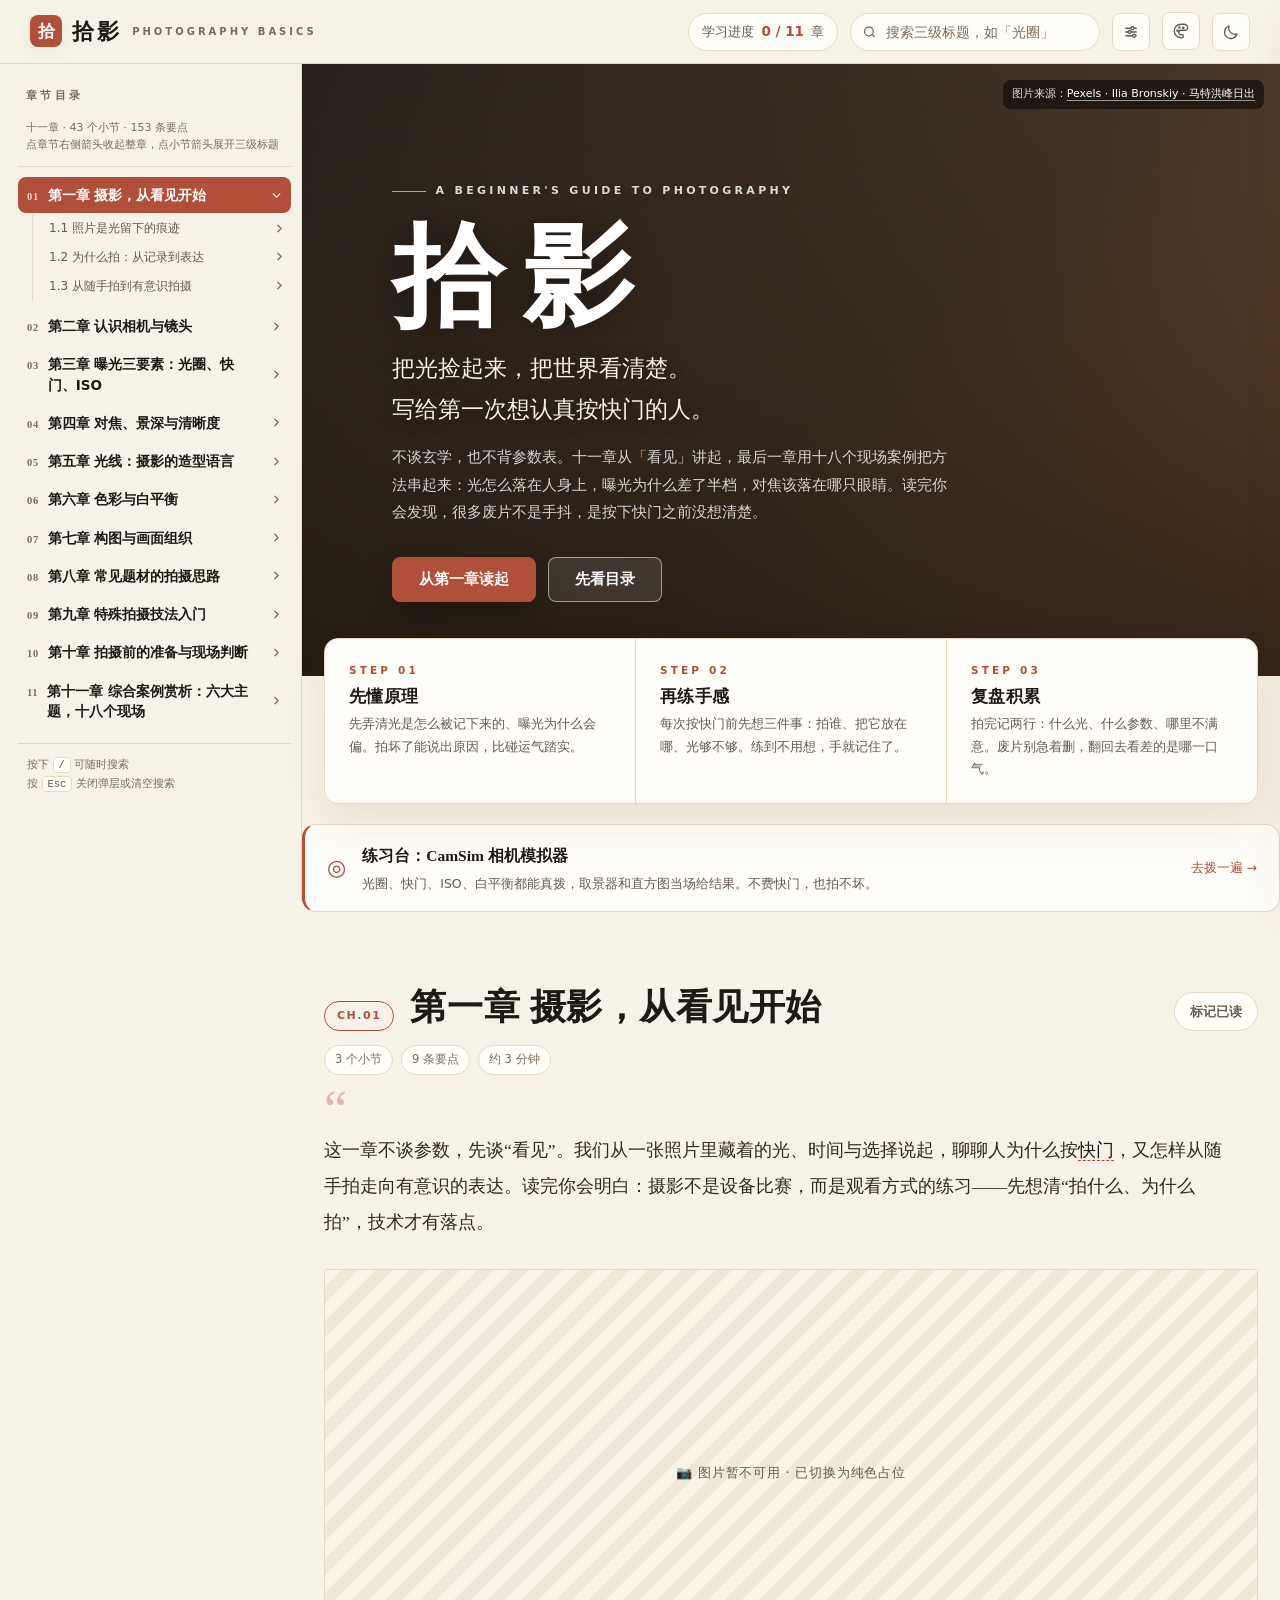
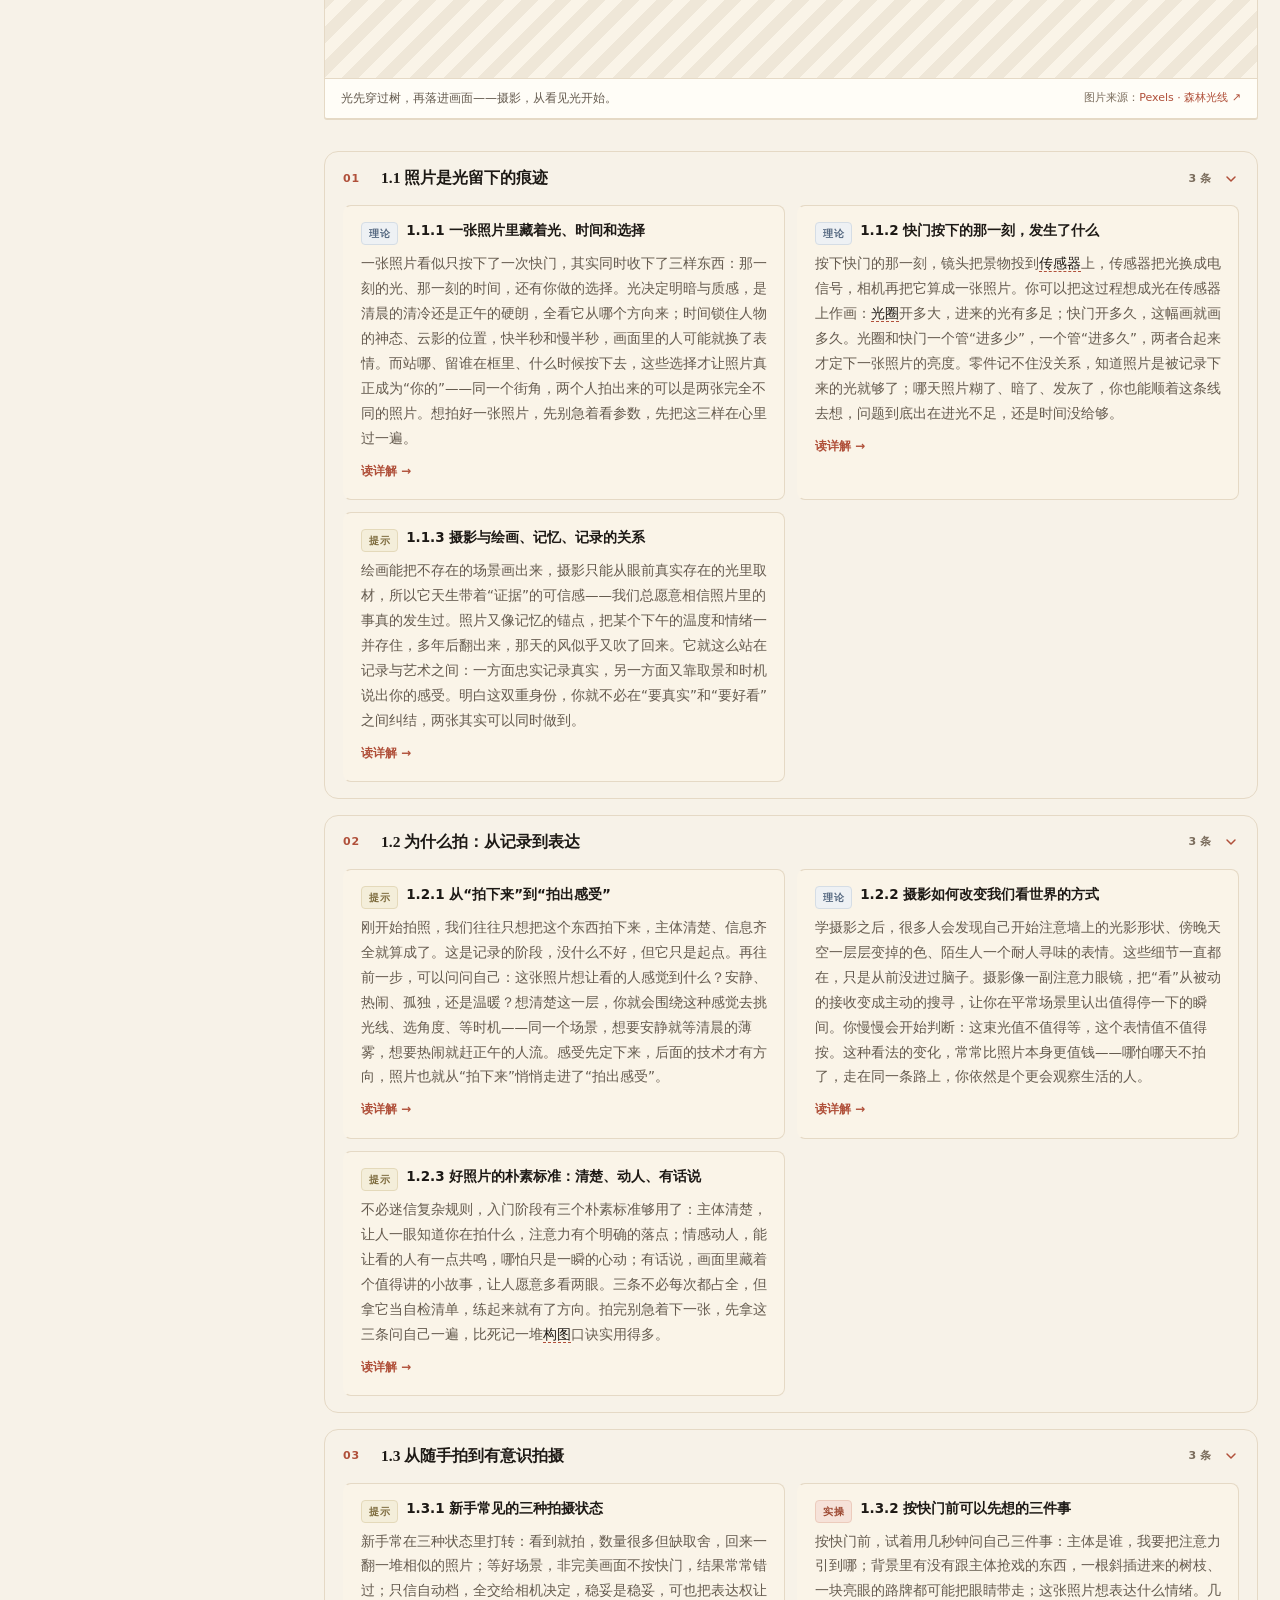
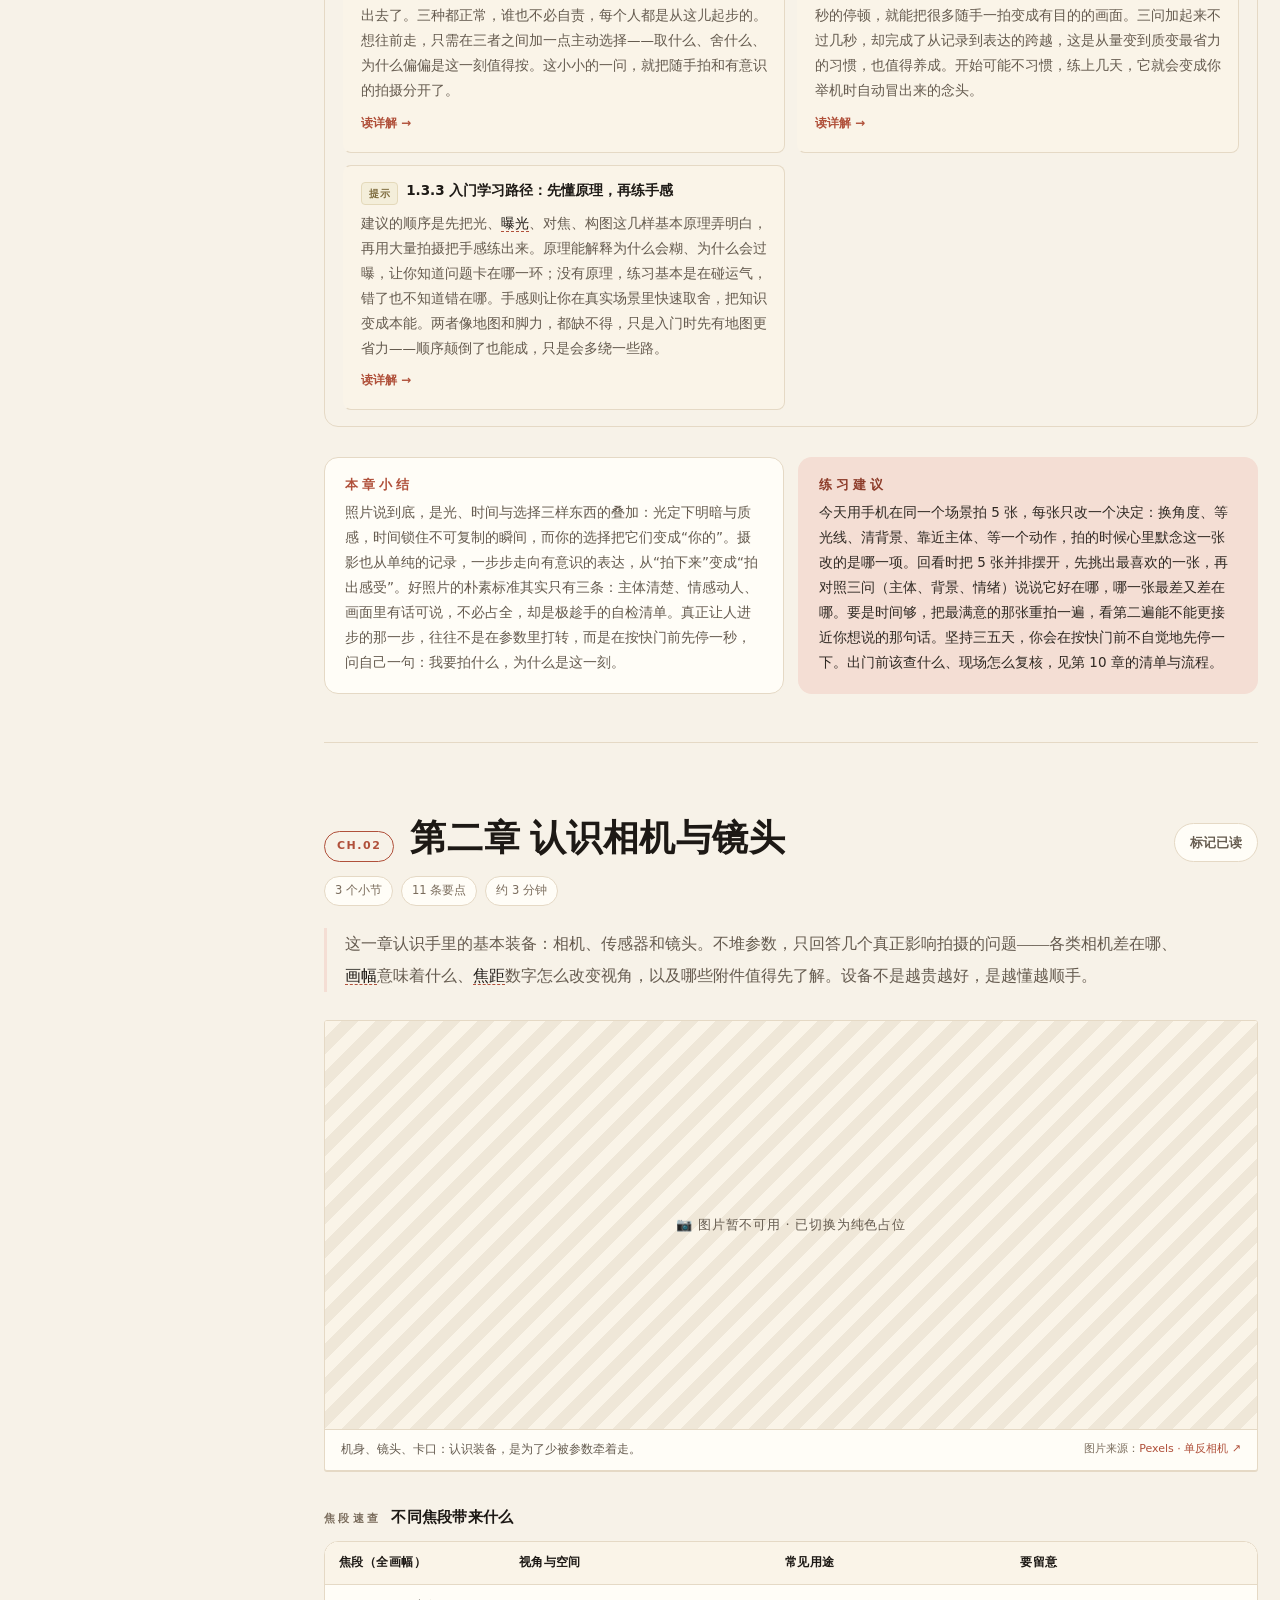
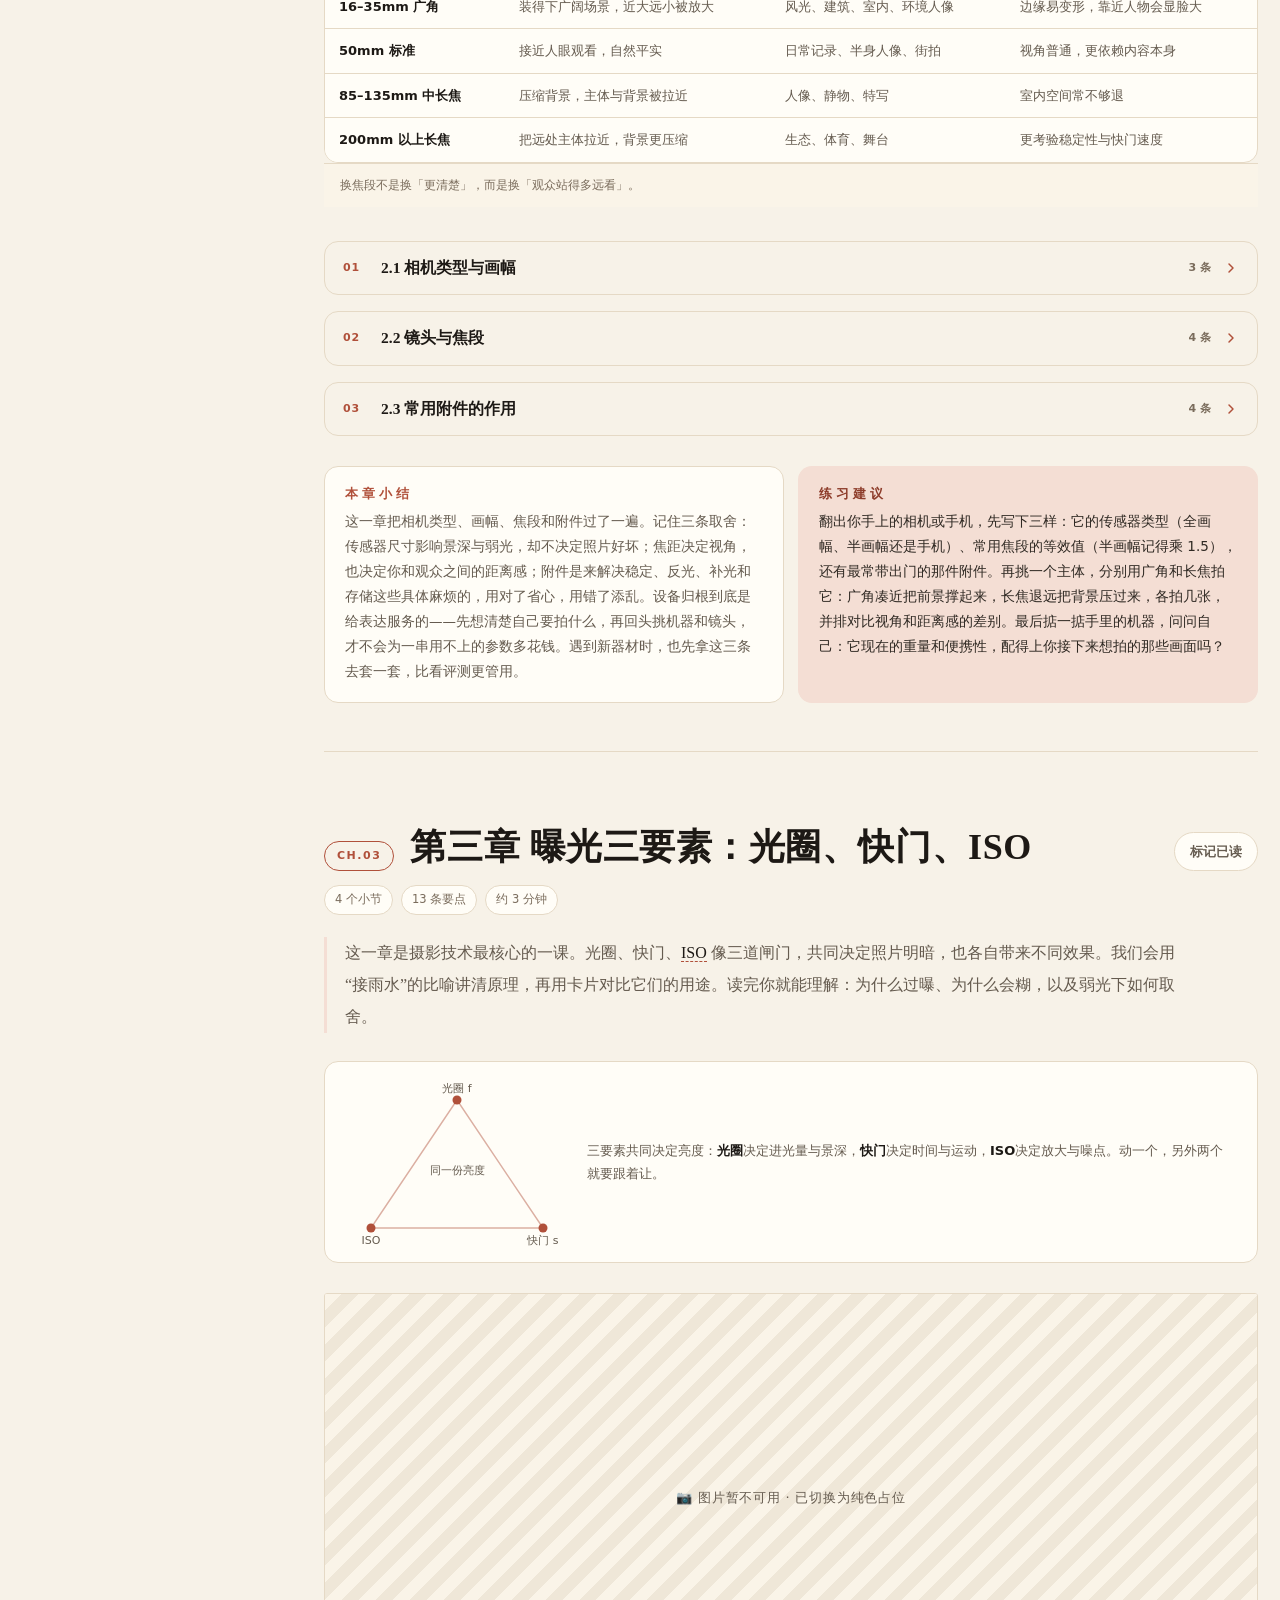
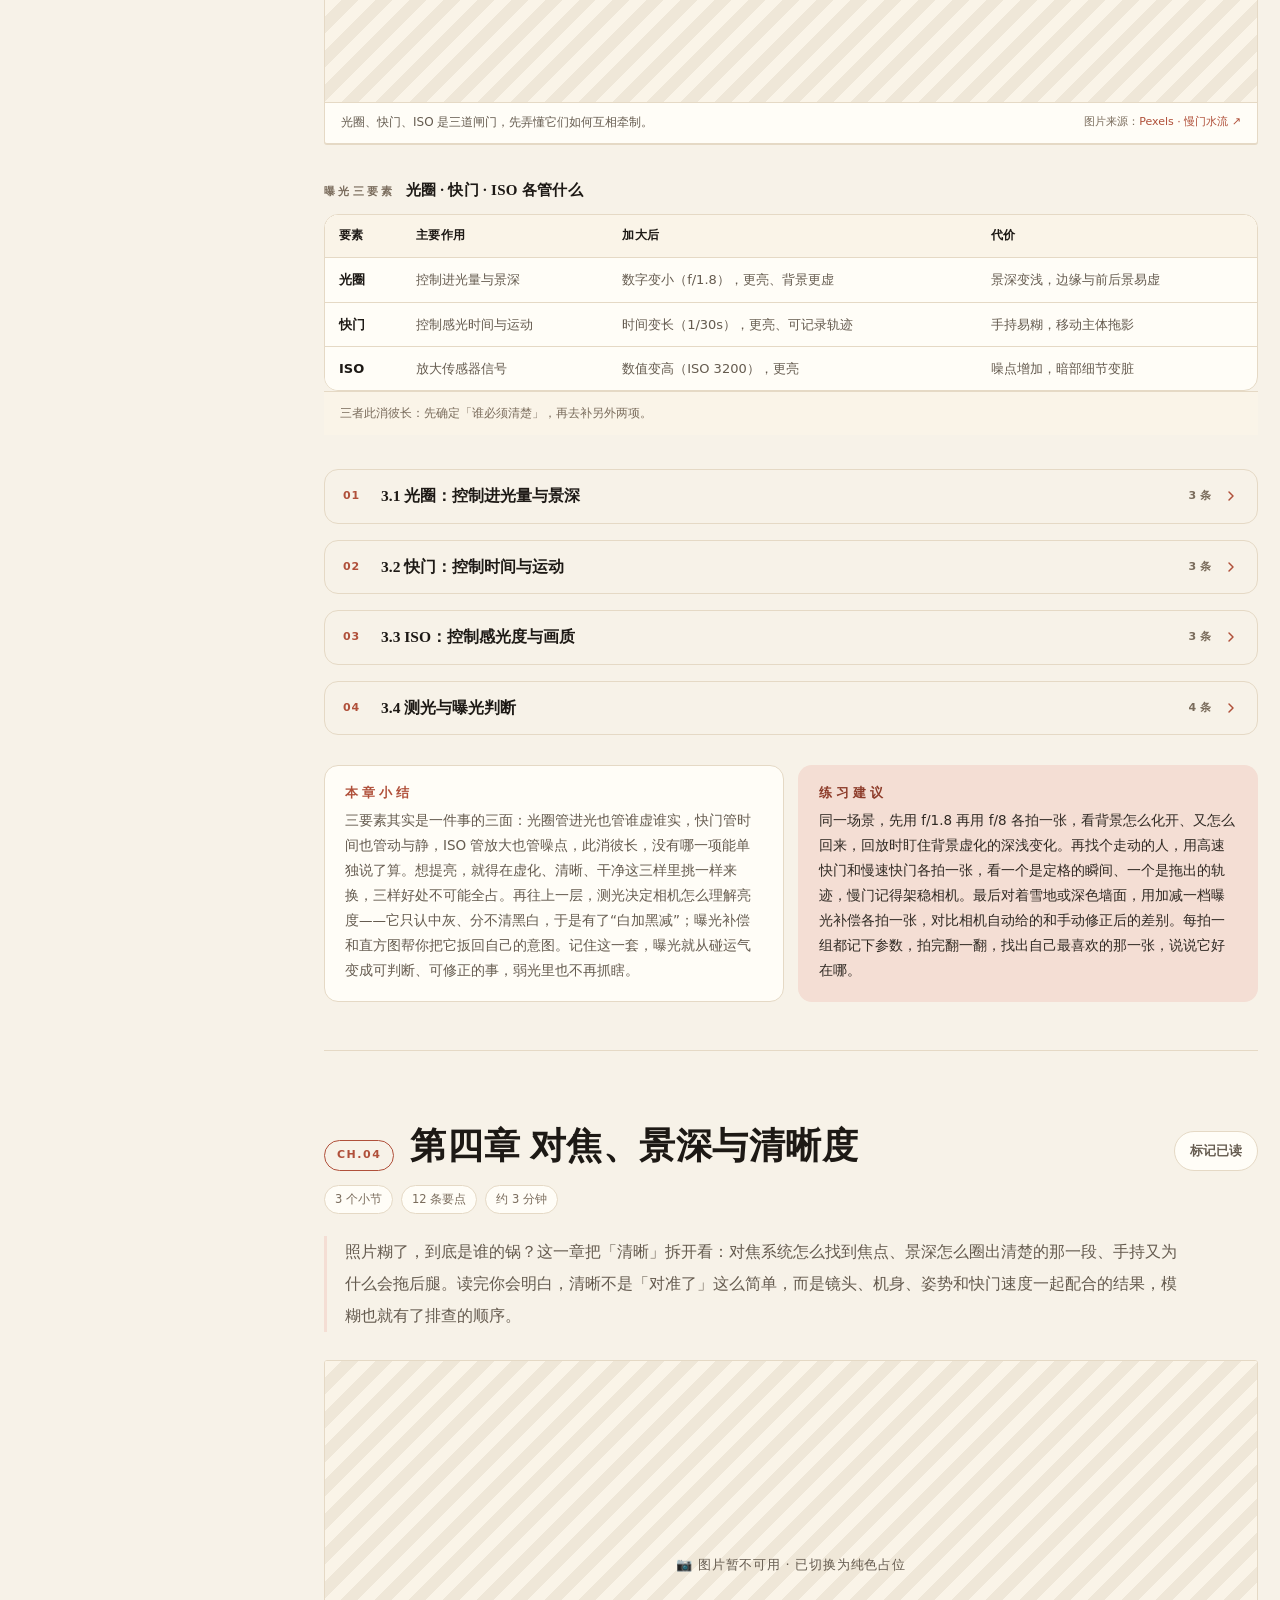
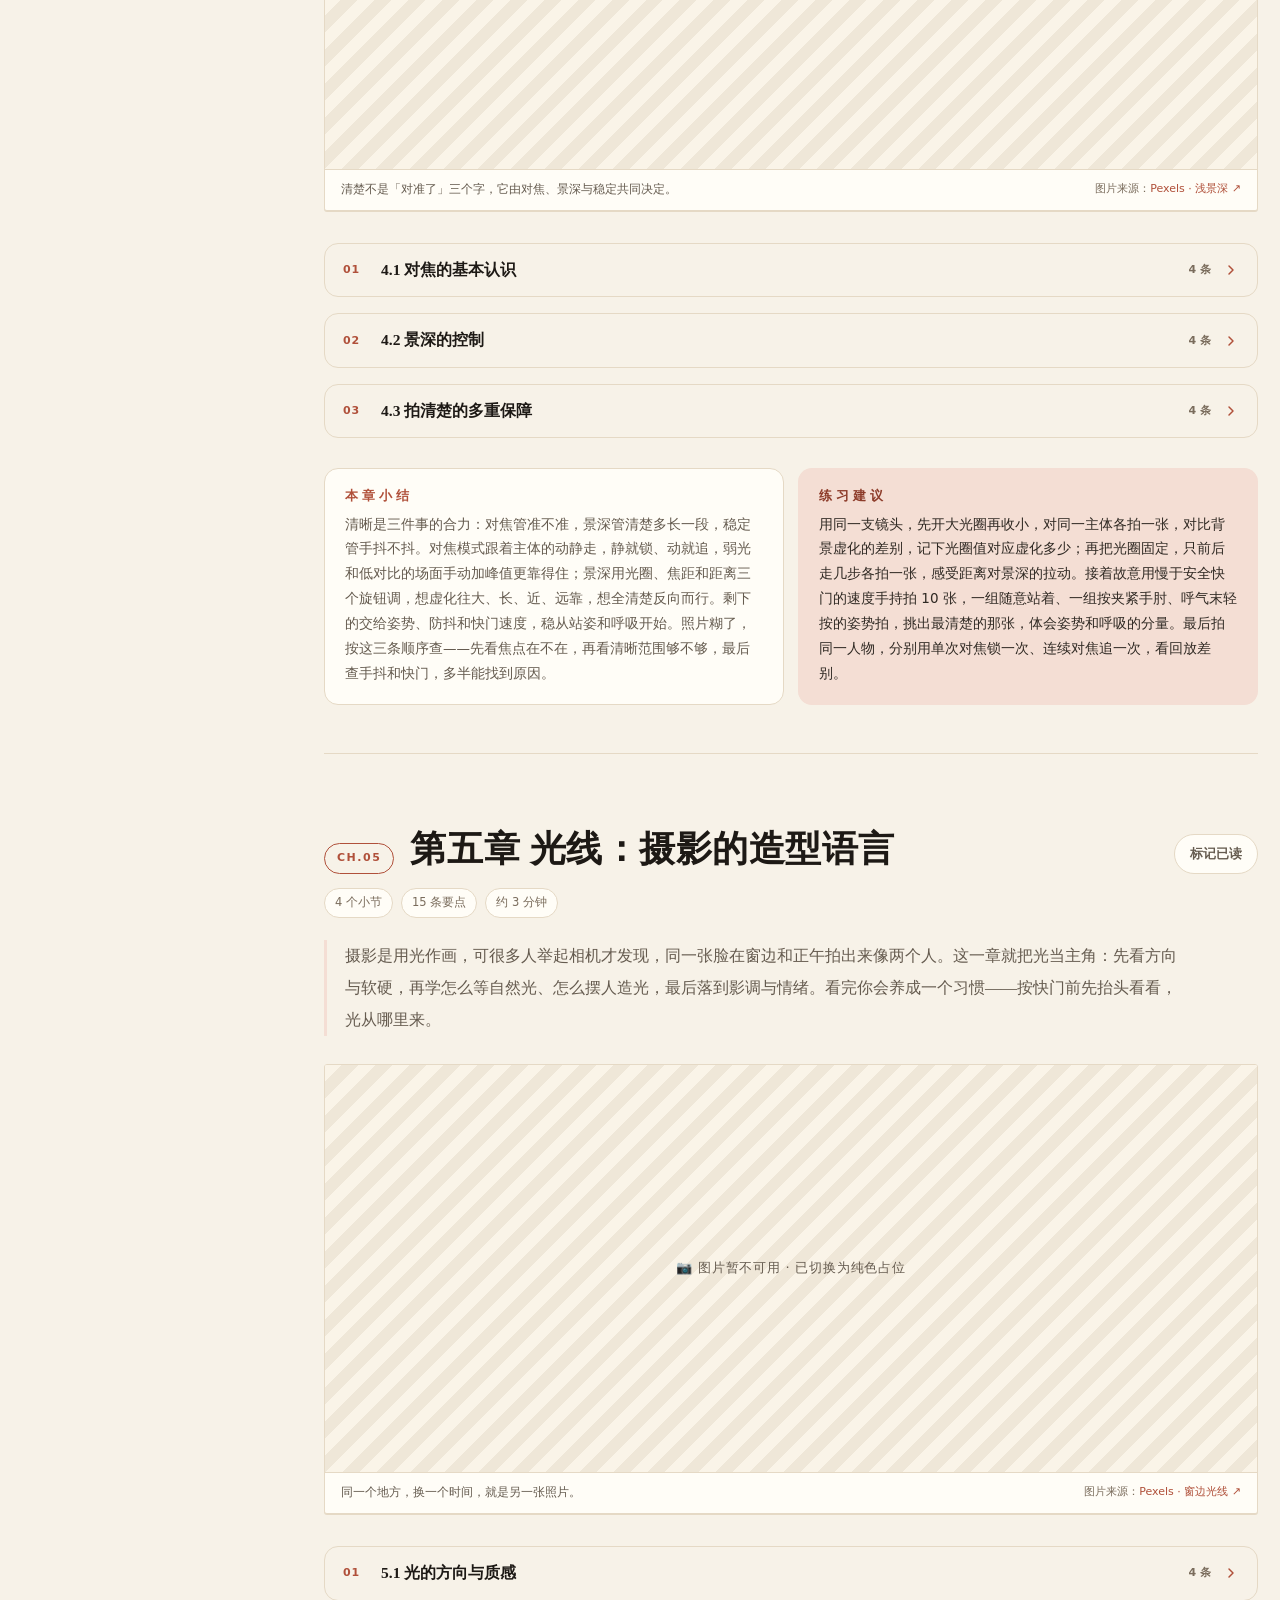
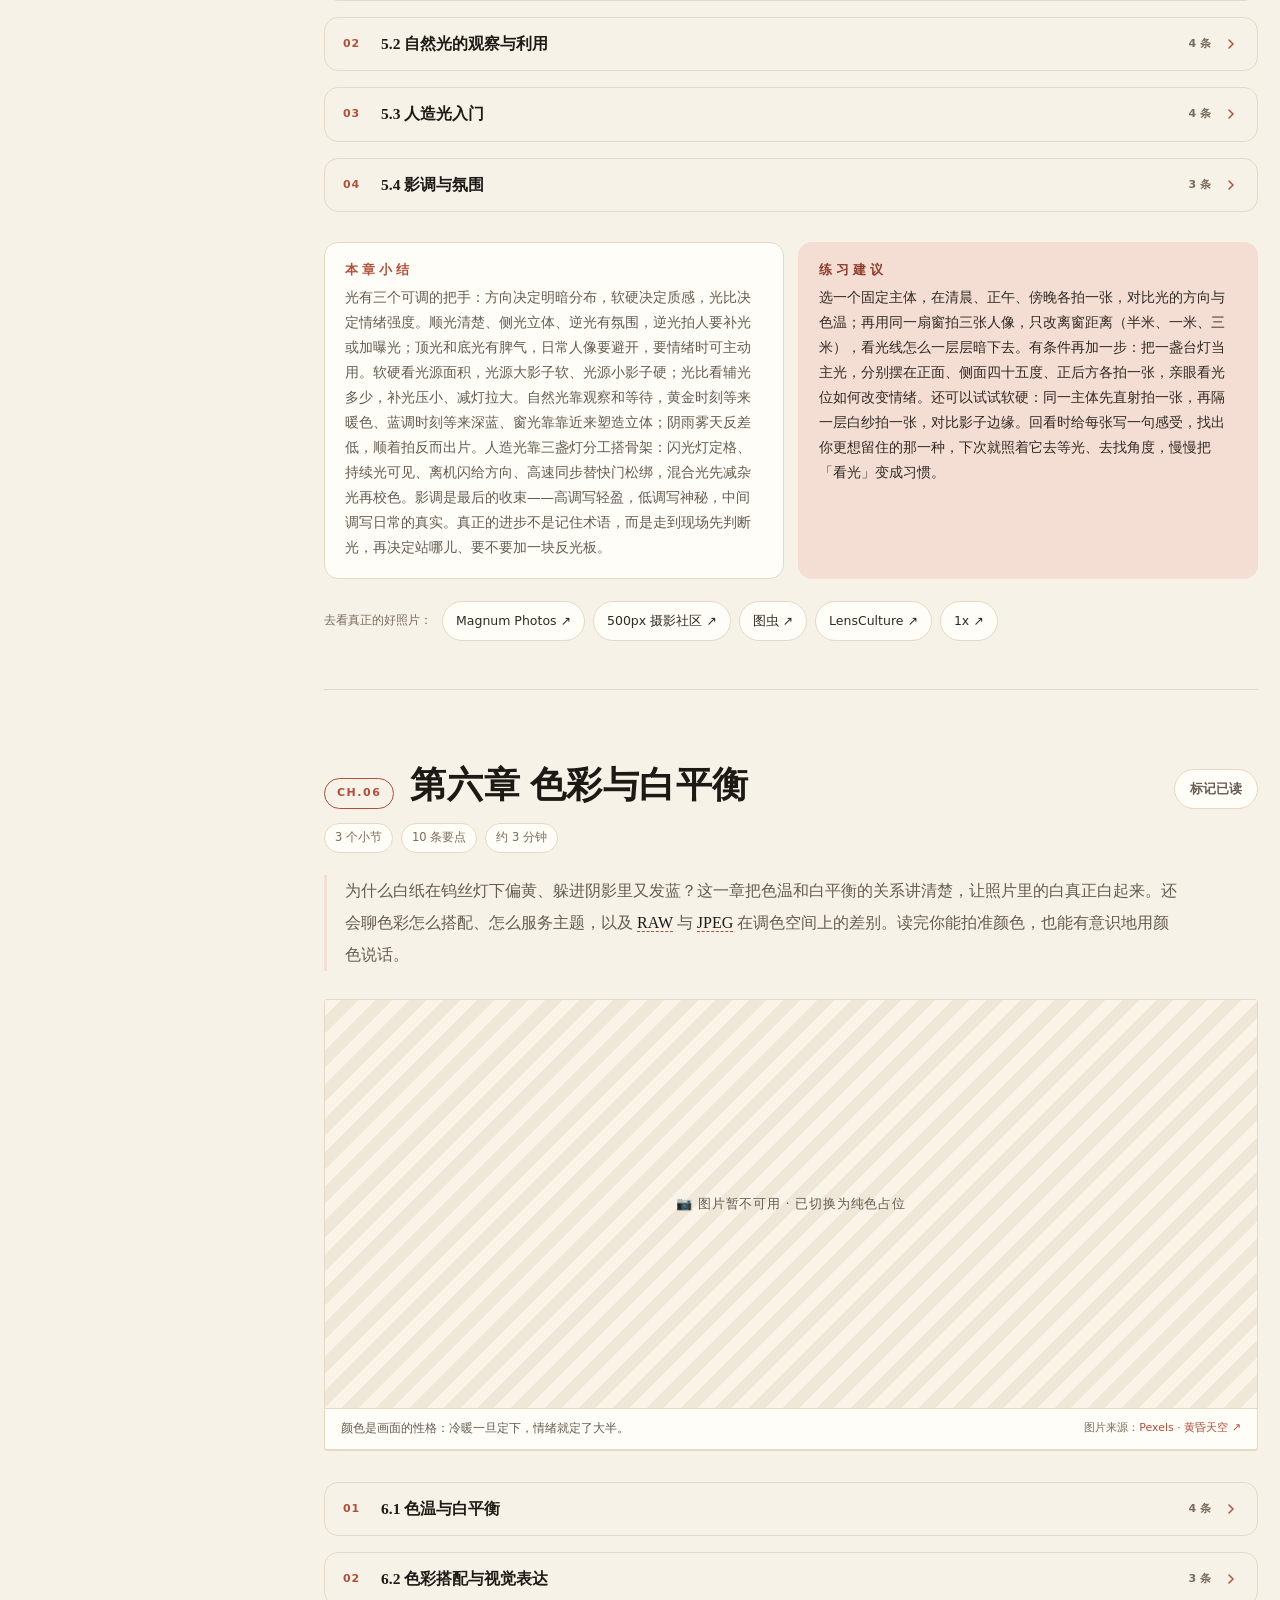
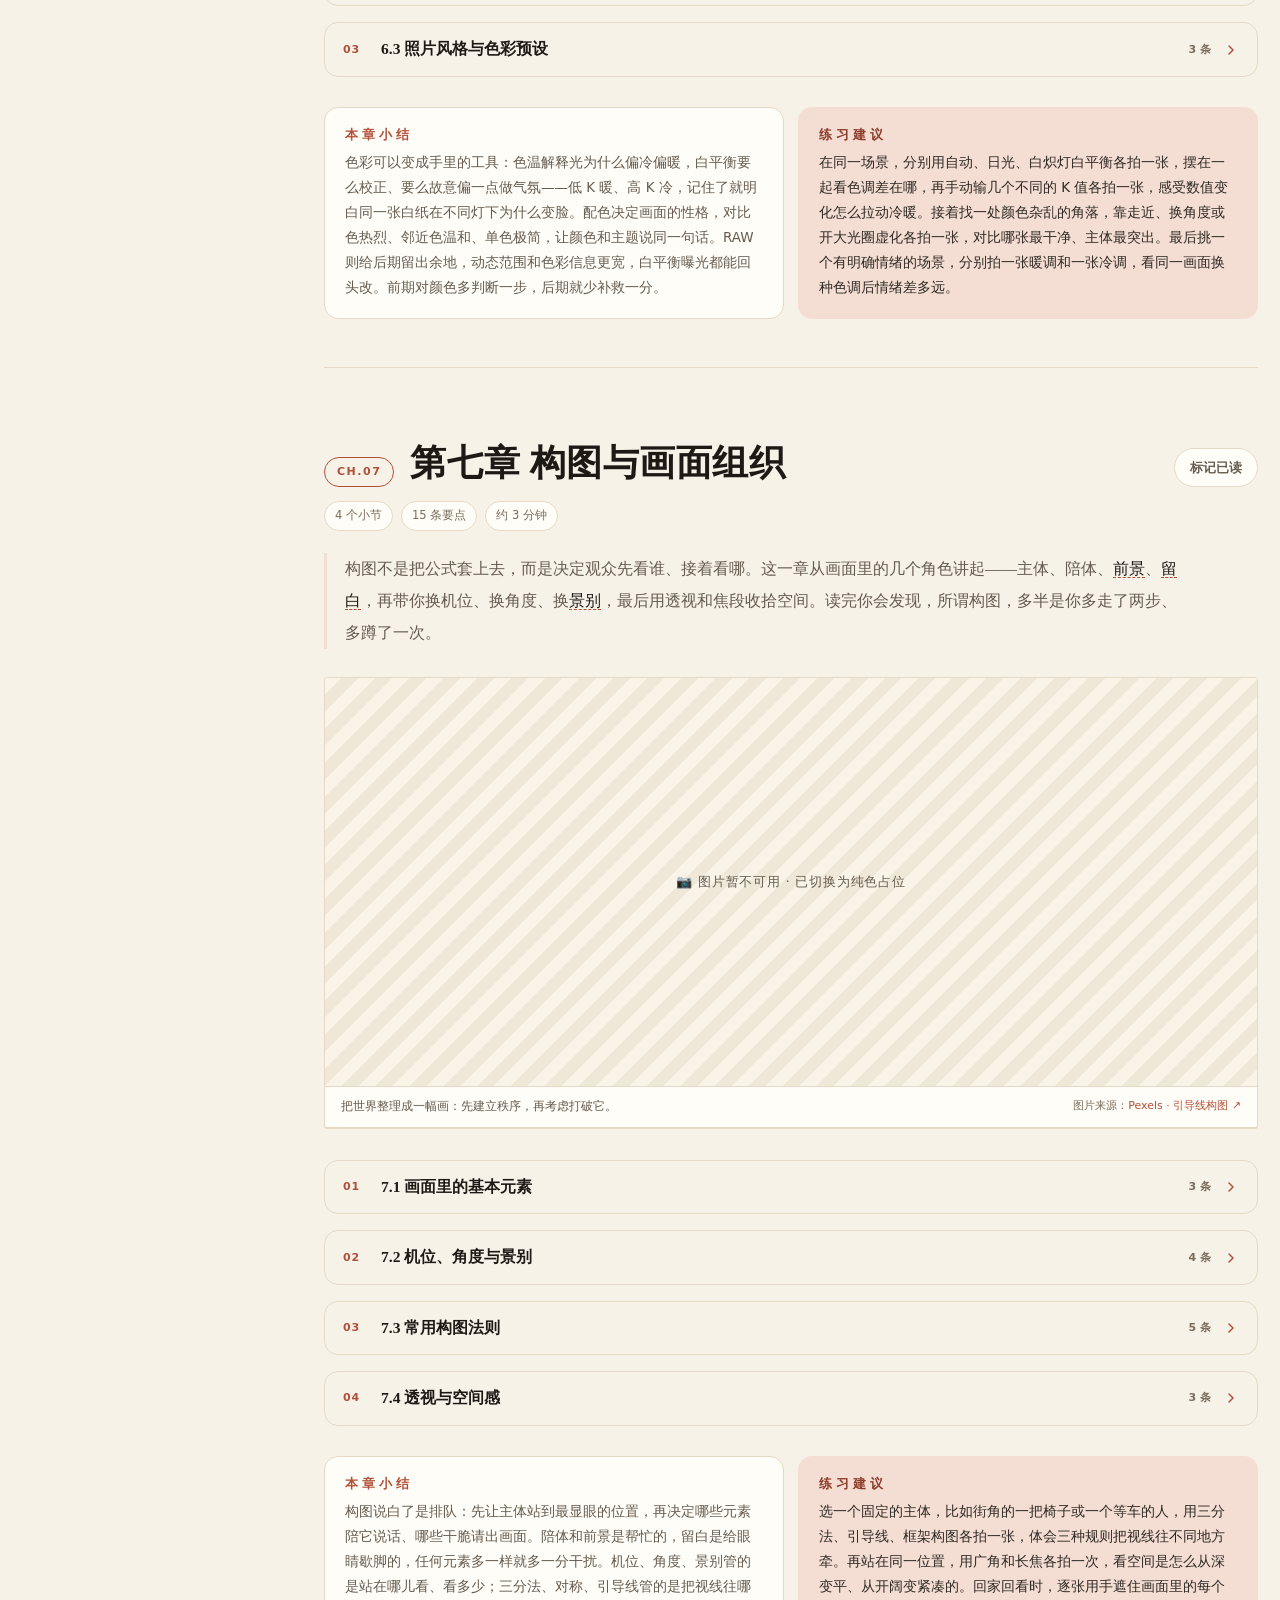
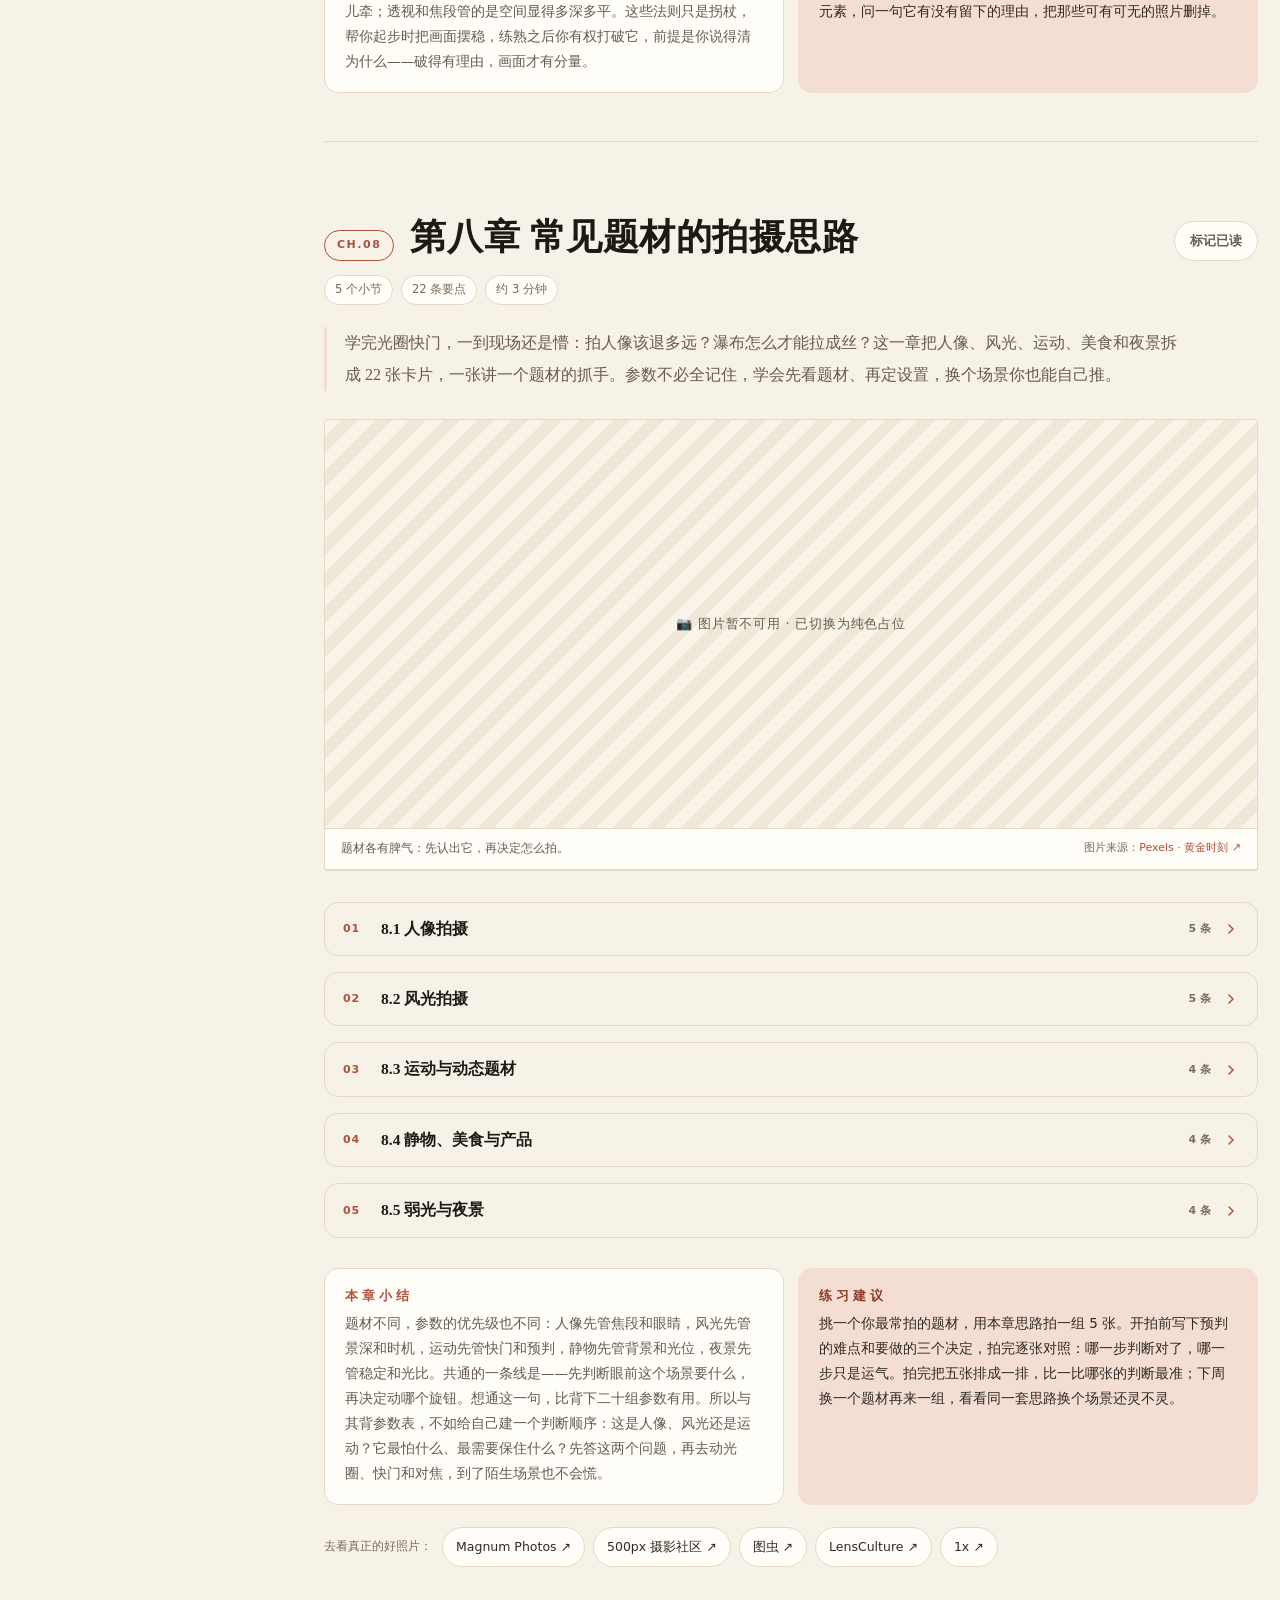
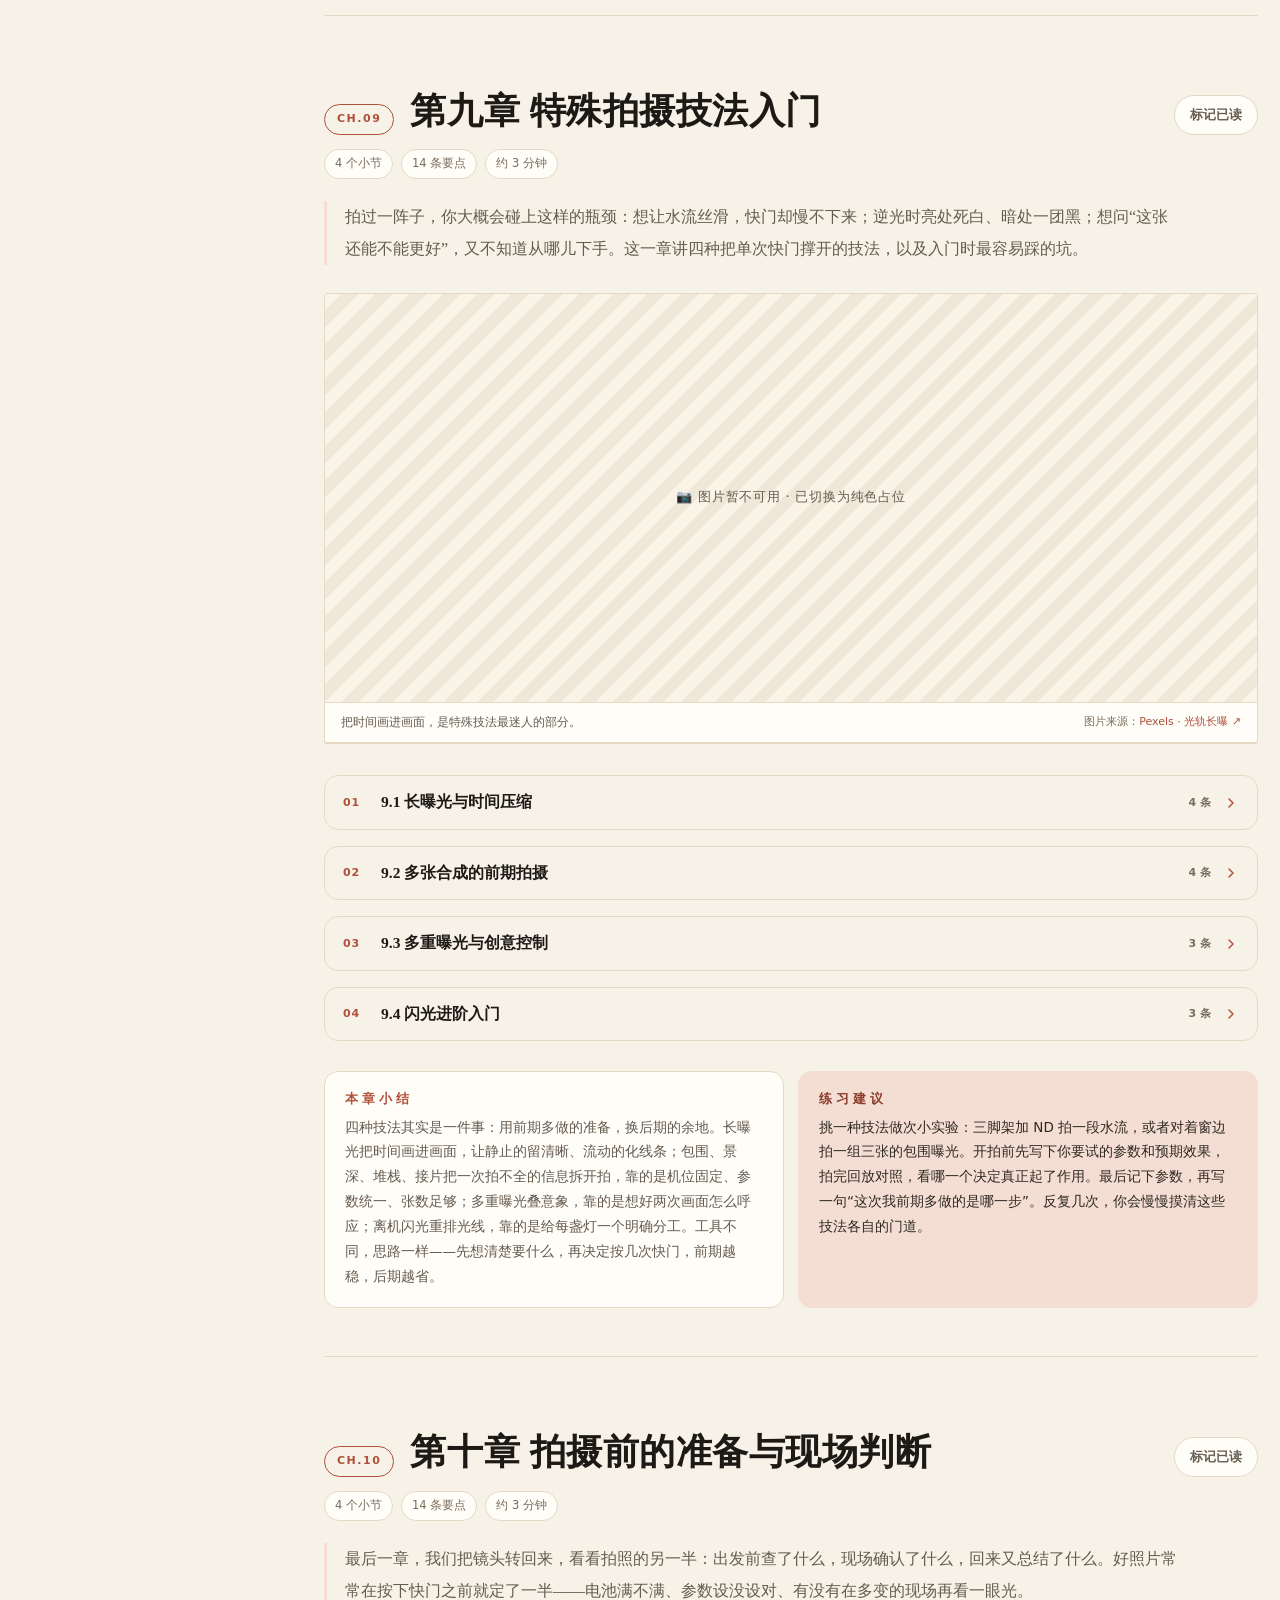
==== commit 7bd3fbd6: "docs: 章节顺序自检 + 四处导航指引补充（O1-O4）" ====
--- a/index.html
+++ b/index.html
@@ -1106,7 +1106,7 @@
 
   <p class="progress-chip" title="已标记读完的章数">
     <span class="pc-label">学习进度</span>
-    <b id="progressText">0 / 10</b>
+    <b id="progressText">0 / 11</b>
     <span class="pc-label">章</span>
   </p>
 
@@ -1233,7 +1233,7 @@
     <div class="empty" id="emptyState" role="status" aria-live="polite">
       <p class="big" aria-hidden="true">🔍</p>
       <h3>没有找到相关的三级标题</h3>
-      <p>一百三十五条要点都还在目录里。换个词试试，比如「景深」「逆光」「噪点」。</p>
+      <p>一百五十三条要点都还在目录里。换个词试试，比如「景深」「逆光」「噪点」。</p>
       <div class="tips">
         <button type="button" data-suggest="光圈">光圈</button>
         <button type="button" data-suggest="快门">快门</button>
@@ -1290,9 +1290,9 @@
 <div id="lookRoot"></div>
 
 <script>
-var DATA=[{"id":"ch1","title":"第一章 摄影，从看见开始","intro":"这一章不谈参数，先谈“看见”。我们从一张照片里藏着的光、时间与选择说起，聊聊人为什么按快门，又怎样从随手拍走向有意识的表达。读完你会明白：摄影不是设备比赛，而是观看方式的练习——先想清“拍什么、为什么拍”，技术才有落点。","sections":[{"id":"1-1","title":"1.1 照片是光留下的痕迹","items":[{"id":"1-1-1","title":"1.1.1 一张照片里藏着光、时间和选择","text":"一张照片看似只按下了一次快门，其实同时收下了三样东西：那一刻的光、那一刻的时间，还有你做的选择。光决定明暗与质感，是清晨的清冷还是正午的硬朗，全看它从哪个方向来；时间锁住人物的神态、云影的位置，快半秒和慢半秒，画面里的人可能就换了表情。而站哪、留谁在框里、什么时候按下去，这些选择才让照片真正成为“你的”——同一个街角，两个人拍出来的可以是两张完全不同的照片。想拍好一张照片，先别急着看参数，先把这三样在心里过一遍。","tag":"理论"},{"id":"1-1-2","title":"1.1.2 快门按下的那一刻，发生了什么","text":"按下快门的那一刻，镜头把景物投到传感器上，传感器把光换成电信号，相机再把它算成一张照片。你可以把这过程想成光在传感器上作画：光圈开多大，进来的光有多足；快门开多久，这幅画就画多久。光圈和快门一个管“进多少”，一个管“进多久”，两者合起来才定下一张照片的亮度。零件记不住没关系，知道照片是被记录下来的光就够了；哪天照片糊了、暗了、发灰了，你也能顺着这条线去想，问题到底出在进光不足，还是时间没给够。","tag":"理论"},{"id":"1-1-3","title":"1.1.3 摄影与绘画、记忆、记录的关系","text":"绘画能把不存在的场景画出来，摄影只能从眼前真实存在的光里取材，所以它天生带着“证据”的可信感——我们总愿意相信照片里的事真的发生过。照片又像记忆的锚点，把某个下午的温度和情绪一并存住，多年后翻出来，那天的风似乎又吹了回来。它就这么站在记录与艺术之间：一方面忠实记录真实，另一方面又靠取景和时机说出你的感受。明白这双重身份，你就不必在“要真实”和“要好看”之间纠结，两张其实可以同时做到。","tag":"提示"}]},{"id":"1-2","title":"1.2 为什么拍：从记录到表达","items":[{"id":"1-2-1","title":"1.2.1 从“拍下来”到“拍出感受”","text":"刚开始拍照，我们往往只想把这个东西拍下来，主体清楚、信息齐全就算成了。这是记录的阶段，没什么不好，但它只是起点。再往前一步，可以问问自己：这张照片想让看的人感觉到什么？安静、热闹、孤独，还是温暖？想清楚这一层，你就会围绕这种感觉去挑光线、选角度、等时机——同一个场景，想要安静就等清晨的薄雾，想要热闹就赶正午的人流。感受先定下来，后面的技术才有方向，照片也就从“拍下来”悄悄走进了“拍出感受”。","tag":"提示"},{"id":"1-2-2","title":"1.2.2 摄影如何改变我们看世界的方式","text":"学摄影之后，很多人会发现自己开始注意墙上的光影形状、傍晚天空一层层变掉的色、陌生人一个耐人寻味的表情。这些细节一直都在，只是从前没进过脑子。摄影像一副注意力眼镜，把“看”从被动的接收变成主动的搜寻，让你在平常场景里认出值得停一下的瞬间。你慢慢会开始判断：这束光值不值得等，这个表情值不值得按。这种看法的变化，常常比照片本身更值钱——哪怕哪天不拍了，走在同一条路上，你依然是个更会观察生活的人。","tag":"理论"},{"id":"1-2-3","title":"1.2.3 好照片的朴素标准：清楚、动人、有话说","text":"不必迷信复杂规则，入门阶段有三个朴素标准够用了：主体清楚，让人一眼知道你在拍什么，注意力有个明确的落点；情感动人，能让看的人有一点共鸣，哪怕只是一瞬的心动；有话说，画面里藏着个值得讲的小故事，让人愿意多看两眼。三条不必每次都占全，但拿它当自检清单，练起来就有了方向。拍完别急着下一张，先拿这三条问自己一遍，比死记一堆构图口诀实用得多。","tag":"提示"}]},{"id":"1-3","title":"1.3 从随手拍到有意识拍摄","items":[{"id":"1-3-1","title":"1.3.1 新手常见的三种拍摄状态","text":"新手常在三种状态里打转：看到就拍，数量很多但缺取舍，回来一翻一堆相似的照片；等好场景，非完美画面不按快门，结果常常错过；只信自动档，全交给相机决定，稳妥是稳妥，可也把表达权让出去了。三种都正常，谁也不必自责，每个人都是从这儿起步的。想往前走，只需在三者之间加一点主动选择——取什么、舍什么、为什么偏偏是这一刻值得按。这小小的一问，就把随手拍和有意识的拍摄分开了。","tag":"提示"},{"id":"1-3-2","title":"1.3.2 按快门前可以先想的三件事","text":"按快门前，试着用几秒钟问自己三件事：主体是谁，我要把注意力引到哪；背景里有没有跟主体抢戏的东西，一根斜插进来的树枝、一块亮眼的路牌都可能把眼睛带走；这张照片想表达什么情绪。几秒的停顿，就能把很多随手一拍变成有目的的画面。三问加起来不过几秒，却完成了从记录到表达的跨越，这是从量变到质变最省力的习惯，也值得养成。开始可能不习惯，练上几天，它就会变成你举机时自动冒出来的念头。","tag":"实操"},{"id":"1-3-3","title":"1.3.3 入门学习路径：先懂原理，再练手感","text":"建议的顺序是先把光、曝光、对焦、构图这几样基本原理弄明白，再用大量拍摄把手感练出来。原理能解释为什么会糊、为什么会过曝，让你知道问题卡在哪一环；没有原理，练习基本是在碰运气，错了也不知道错在哪。手感则让你在真实场景里快速取舍，把知识变成本能。两者像地图和脚力，都缺不得，只是入门时先有地图更省力——顺序颠倒了也能成，只是会多绕一些路。","tag":"提示"}]}],"summary":"照片说到底，是光、时间与选择三样东西的叠加：光定下明暗与质感，时间锁住不可复制的瞬间，而你的选择把它们变成“你的”。摄影也从单纯的记录，一步步走向有意识的表达，从“拍下来”变成“拍出感受”。好照片的朴素标准其实只有三条：主体清楚、情感动人、画面里有话可说，不必占全，却是极趁手的自检清单。真正让人进步的那一步，往往不是在参数里打转，而是在按快门前先停一秒，问自己一句：我要拍什么，为什么是这一刻。","practice":"今天用手机在同一个场景拍 5 张，每张只改一个决定：换角度、等光线、清背景、靠近主体、等一个动作，拍的时候心里默念这一张改的是哪一项。回看时把 5 张并排摆开，先挑出最喜欢的一张，再对照三问（主体、背景、情绪）说说它好在哪，哪一张最差又差在哪。要是时间够，把最满意的那张重拍一遍，看第二遍能不能更接近你想说的那句话。坚持三五天，你会在按快门前不自觉地先停一下。"},{"id":"ch2","title":"第二章 认识相机与镜头","intro":"这一章认识手里的基本装备：相机、传感器和镜头。不堆参数，只回答几个真正影响拍摄的问题——各类相机差在哪、画幅意味着什么、焦距数字怎么改变视角，以及哪些附件值得先了解。设备不是越贵越好，是越懂越顺手。","sections":[{"id":"2-1","title":"2.1 相机类型与画幅","items":[{"id":"2-1-1","title":"2.1.1 单反、无反、卡片机与手机的区别","text":"单反靠反光镜把光送进光学取景器，你看到的就是镜头看到的那片画面，所见即所得，对焦快、续航也久，代价是机身厚、分量重，背一天肩膀先累。无反去掉了反光镜，改用电子取景器，能实时预览曝光效果，对焦点铺得更开，机身更轻，如今已是主流，很多人入门就直接选了它。卡片机把镜头固定死在小机身里，开机就能拍，适合不想折腾的人；手机则把多镜头加算法的计算摄影做到了极致，随手一掏就是一张。入门最该看清的不是谁更高级，而是取景方式、能不能换镜头和便携性这三件事的取舍。先想清楚自己常拍什么、愿不愿意天天背着它出门，答案往往比参数表更实在。","tag":"理论"},{"id":"2-1-2","title":"2.1.2 全画幅、半画幅和手机传感器有什么不同","text":"“画幅”说的是传感器尺寸。全画幅约等于传统 35mm 胶片的面积，半画幅大约是它的一半，手机传感器更小，往往只有几毫米见方。传感器越大，单位像素的受光面积通常越大，就越容易得到浅景深和干净的弱光画质；小传感器则让手机在白天也能全画面清楚，景深还深得省心，拍合影时前后都实，反而少操心。画幅还会带来等效焦距的换算：同一支镜头装到小画幅上，视角会变窄，半画幅约乘 1.5。记住一条实用的：画幅影响视角和景深，却不决定照片好坏——光线和构图，比“底有多大”更能决定一张照片的成色。","tag":"理论"},{"id":"2-1-3","title":"2.1.3 像素、连拍、防抖、取景方式分别有什么用","text":"像素决定照片能放多大、能裁多少，日常分享两千万像素已经足够，只有大幅打印或者深度裁切才需要更高；把它当成余地，而不是必选项。连拍用来抓瞬间，比赛、孩子的表情都靠它，速度按每秒张数算，张数越多，抓到那一瞬的机会越大。防抖帮你手持拍得更清楚，快门可以再放慢几档，但它只防手抖，凝固动作还得靠高速快门；取景方式则决定你看到的画面和最终成片是否一致，光学取景器所见即所得，电子取景器能直接预览曝光。按需求看参数，才不会被一串数字带着走——先问自己拍什么，再回头找哪一项参数真正用得上。","tag":"实操"}]},{"id":"2-2","title":"2.2 镜头与焦段","items":[{"id":"2-2-1","title":"2.2.1 镜头上的焦距数字代表什么","text":"焦距以毫米计，大致决定一支镜头能看多宽：数字越小，视角越广，装得进更多场景；数字越大，视角越窄，远处的东西被拉得越近，画面也看着越平、越紧凑。标注“50mm”的是定焦，只有一个焦距，你得靠脚步去换景；标注“24–70mm”的是变焦，覆盖一段连续的焦距，转动变焦环就能改变取景范围，旅行和抓拍省去了换镜头的麻烦。全画幅上 50mm 的视角接近人眼感受，透视平和、不易变形，是很经典的入门焦段；换成半画幅还要记得乘 1.5 才看得出实际视角。看懂这个数字，你就知道手上这支镜头能装进多宽的世界。","tag":"理论"},{"id":"2-2-2","title":"2.2.2 广角、标准、中长焦、长焦的视角差异","text":"广角（比如 16–35mm）能装下大片场景，也强化近大远小的纵深，风光和建筑好用，代价是靠近边缘的人脸容易变形，拍人像得小心站位；标准（比如 50mm）平和自然，接近肉眼所见，适合日常、纪实和街头，挂一支就能走很久；中长焦（比如 85mm）压缩背景、虚化干净，把人物从杂乱环境里托出来，是人像常客；长焦（200mm 以上）把远处拉近，适合生态与体育，也让你不必凑到别人跟前，画面反而更自然。同一座山，广角拍出辽阔，长焦只取山尖，情绪完全不同。选焦段，本质是选你想让观众站在多远的地方看这张照片——不同焦段讲的是不同的空间故事。","tag":"理论"},{"id":"2-2-3","title":"2.2.3 定焦和变焦怎么选，恒定光圈有什么用","text":"定焦只有一个焦距，结构简单，画质往往更好，最大光圈更大（比如 f/1.8），体积还小巧，代价是你得用脚步去构图，顺带把眼力也练了；变焦覆盖一段焦距，拧一下环就能换取景，旅行和抓拍时不用频繁换镜头，也少了灰尘进机身的机会，方便。恒定光圈变焦指变焦全程最大光圈不变（比如 f/2.8），曝光更稳、取景时画面也更亮，代价是更重更贵，背着走一天肩膀会记住。入门先来一支轻便变焦（如 24–70mm）或一支大光圈定焦（如 50mm），够用了——先拍起来，比纠结哪支“最好”重要得多。","tag":"实操"},{"id":"2-2-4","title":"2.2.4 微距、移轴、鱼眼镜头分别适合拍什么","text":"微距镜头能贴到很近处合焦，把花朵、昆虫的纹理拍得纤毫毕现，也适合翻拍文件；移轴镜头能校正建筑“上窄下宽”的透视，也能反过来做微缩景观；鱼眼镜头视角夸张到约 180°，画面呈强烈的桶形畸变，适合创意和极限运动。它们都是专门用途的工具，日常用不上，却各有无可替代的位置——普通镜头凑得再近也对不上焦，最近对焦距离这一关绕不过去。先知道用途就好，等真有了需求再考虑，把手里已有的焦段用熟，比急着添镜头更划算。","tag":"提示"}]},{"id":"2-3","title":"2.3 常用附件的作用","items":[{"id":"2-3-1","title":"2.3.1 三脚架、独脚架和稳定器解决什么问题","text":"三脚架用三条腿把相机架住，慢门、夜景、自拍时的抖动就被彻底解决了，风光和长曝都靠它；独脚架只有一条腿，稳定性差一点，却保留了灵活和轻便，体育、野生摄影常用，长焦往肩上一架就能跟着主体转；稳定器（云台）靠电机抵消走动时的晃，让视频画面平滑。先分清你要解决的是照片糊还是视频抖，再挑工具——糊了上脚架，抖了上稳定器，两者对应的工具完全不是一回事。挑架子时还要看承重，云台得托得住机身加镜头，别让架子比机器还沉。","tag":"实操"},{"id":"2-3-2","title":"2.3.2 偏振镜、中灰镜、渐变镜各自的效果","text":"偏振镜能压掉水面和玻璃上的杂反光，让天空更蓝、颜色更浓，转动时效果当场就能看见；中灰镜（ND）像给镜头戴了副墨镜，减少进光量，白天也能用慢门把流水拍成丝绢；渐变镜只压暗画面的一部分（常见是天空），把天地之间的反差拉平，过渡要压准分界线，不然会穿帮。三样都是前期“在镜头前做调整”的工具，效果当场就能看见，往往比后期硬补救更自然，也更省事。装镜后记得留意曝光补偿，必要时直接切手动模式，别让相机算出来的亮度跟你看到的不一致。","tag":"理论"},{"id":"2-3-3","title":"2.3.3 闪光灯、反光板、柔光罩的基本用途","text":"闪光灯给的是可控的人造光，亮度、方向都能安排，既能在暗处补光，也能在白天把主体从背景里托出来；反光板自己不发光，它把已有的光反到阴影里补一刀，银面强、白面柔、金面偏暖；柔光罩把硬光打散变软，阴影过渡就自然了。一个发光，一个反射，一个软化，三件常一起用：闪光灯定方向，反光板补阴影，柔光罩决定软硬。先用好自然光再请它们上场，画面会自然得多——阴天本来就柔，硬要闪一下反倒把氛围打散。顺序对了效果就稳，光线乱的时候先做减法，再谈加法。","tag":"实操"},{"id":"2-3-4","title":"2.3.4 存储卡、电池和清洁工具的使用常识","text":"存储卡要看容量和速度等级（比如 U3、V30），拍 4K 视频一定挑高速卡，否则录到一半会掉速；重要拍摄前后都备份一遍，别等卡满了才懊恼。电池在低温下掉电很快，冬天多备 2–3 块、贴身放着，轮着用才撑得住；长期存放留半电，别放空了伤电池。清洁先用气吹吹掉沙尘，再用专用镜头布从中心往外轻擦，别拿衣服角蹭镜片，镀膜经不起这么磨。这些装备不出岔子，你才有心思专心拍——把检查固定成习惯：出门充电、格式化卡，收工备份，大半的突发状况就省掉了。","tag":"提示"}]}],"summary":"这一章把相机类型、画幅、焦段和附件过了一遍。记住三条取舍：传感器尺寸影响景深与弱光，却不决定照片好坏；焦距决定视角，也决定你和观众之间的距离感；附件是来解决稳定、反光、补光和存储这些具体麻烦的，用对了省心，用错了添乱。设备归根到底是给表达服务的——先想清楚自己要拍什么，再回头挑机器和镜头，才不会为一串用不上的参数多花钱。遇到新器材时，也先拿这三条去套一套，比看评测更管用。","practice":"翻出你手上的相机或手机，先写下三样：它的传感器类型（全画幅、半画幅还是手机）、常用焦段的等效值（半画幅记得乘 1.5），还有最常带出门的那件附件。再挑一个主体，分别用广角和长焦拍它：广角凑近把前景撑起来，长焦退远把背景压过来，各拍几张，并排对比视角和距离感的差别。最后掂一掂手里的机器，问问自己：它现在的重量和便携性，配得上你接下来想拍的那些画面吗？"},{"id":"ch3","title":"第三章 曝光三要素：光圈、快门、ISO","intro":"这一章是摄影技术最核心的一课。光圈、快门、ISO 像三道闸门，共同决定照片明暗，也各自带来不同效果。我们会用“接雨水”的比喻讲清原理，再用卡片对比它们的用途。读完你就能理解：为什么过曝、为什么会糊，以及弱光下如何取舍。","sections":[{"id":"3-1","title":"3.1 光圈：控制进光量与景深","items":[{"id":"3-1-1","title":"3.1.1 光圈值为什么写成f/1.8、f/8","text":"f 数其实是个比值：焦距除以光圈开口的直径。开口直径被放在分母上，所以数字越小，开口反而越大、进的光越多，跟直觉正相反——f/1.8 是大光圈，f/8 是小光圈。把 f 想成“焦距被开口分成了几份”：1.8 表示焦距是开口直径的 1.8 倍，数字越大，每一份越小，光能钻进来的缝越窄。中间每收一档，比如从 f/2.8 到 f/4，进光就少一半；开大一档则翻一倍。这一串档位不用硬背，记不住没关系，先抓住一句：f 数越小越亮、背景越虚。","tag":"理论"},{"id":"3-1-2","title":"3.1.2 大光圈和小光圈分别适合什么场景","text":"大光圈 f/1.4 到 f/2.8，进光多、背景化得开，人像、宠物、昏暗的室内都靠它把主体从环境里托出来。为什么大光圈能救暗光？进的光多，快门就能快一点，手抖的机会少，画面自然更稳。小光圈 f/8 到 f/16 进光少，前后却都清楚，风光、建筑、一屋子人的合影更合适；代价是暗，往往要放慢快门或抬 ISO，拍风光常得请三脚架。别死记数值，把光圈当成“谁清楚、谁融化”的开关，拧的时候心里就有数了——你只需想清楚这一张要留住谁。","tag":"实操"},{"id":"3-1-3","title":"3.1.3 光圈与背景虚化的关系怎么理解","text":"光圈越大，景深越浅，背景越容易化成柔和的色块；光圈收小，景深变深，前后都留着清晰。所谓景深，就是“清楚的那一段有多厚”，它越薄，背景化得越快。可虚化不只归光圈管：长焦比广角糊得狠，凑近主体、让人离背景远一点，都能把背景推得更软。反过来说，光开大光圈但让人贴着墙站，那面墙照样糊不掉。人像里那层奶油般的化开，通常是大光圈、长焦和距离一起凑出来的。","tag":"理论"}]},{"id":"3-2","title":"3.2 快门：控制时间与运动","items":[{"id":"3-2-1","title":"3.2.1 快门速度与画面明暗的关系","text":"快门速度是传感器见光的时间。1/500 秒短得像眨一下眼，1/30 秒就长得多了。时间越长，光在传感器上停留越久、进得越多，画面越亮；越短越暗。它和光圈像一对水龙头：光圈管开口多大，快门管放水多久，两者一起决定流进多少光。所以暗光里相机总把快门拖得很慢——亮了，但也开始晃了，手持就更容易糊。这也是为什么弱光拍摄要么上三脚架、要么提 ISO，得拿点什么去换那多出来的时间。","tag":"理论"},{"id":"3-2-2","title":"3.2.2 高速快门凝固运动，慢速快门记录轨迹","text":"1/1000 秒以上的快门能把飞鸟、跑动的人“冻”在半空，翅膀上的水珠都数得清；速度越快，越能抓住肉眼看不全的瞬间，代价是进光少，常要开大光圈或提 ISO 补亮。1/30 秒以下则是另一套语言，流水拉成丝，车灯拖成光带——那是曝光这段时间里物体一直在动，在照片上拖出的轨迹。选哪一边，先问自己想看清动作，还是想画出动作。要画轨迹，就把相机架稳，三脚架基本是标配。","tag":"实操"},{"id":"3-2-3","title":"3.2.3 安全快门是什么，手持拍摄如何避免糊片","text":"安全快门是条经验值：手持时，快门不慢于“1 ÷ 焦距”秒。50mm 的镜头，就尽量用 1/50 秒或更快。长焦更娇气，焦距翻倍，快门也得跟着提，手抖才不会在画面里被放大——焦距越长，那点抖动被放得越大。防抖能让你再慢两三档，可它只管你的手抖，管不了主体自己动——奔跑的孩子、飞过的鸟，还得靠速度压住。糊片多半是快门太慢，不是镜头不行。","tag":"提示"}]},{"id":"3-3","title":"3.3 ISO：控制感光度与画质","items":[{"id":"3-3-1","title":"3.3.1 ISO高低如何影响亮度和噪点","text":"ISO 是传感器对光的放大倍数。调高它，画面立刻变亮，代价是噪点一起被放大——暗部冒出彩色颗粒，细节被吃掉。它是三要素里唯一不改变进光量、只在后面放大信号的一项，所以光圈快门都到头时，它能救急。ISO 100–200 最干净，适合晴天户外；3200 以上颗粒明显，却能把你从昏暗的屋里救出来。它像把音量拧大：话听清了，底噪也来了。所以能低就别用高，亮和净之间总得换。","tag":"理论"},{"id":"3-3-2","title":"3.3.2 什么时候该提高ISO，什么时候该降低","text":"光线够的时候，把 ISO 压到最低，换一张干净的画面。什么时候才该提？顺序别乱：先看光圈能不能再开大，再看快门是不是已经慢到会糊，两样都到头、画面还暗，才轮到 ISO 出场。白天硬挂高 ISO，只会平白多出噪点，一点好处都没有。昏暗的舞台、黄昏的街头，用一点噪点换一个清楚的瞬间，这笔账划算——一张有颗粒但清楚的照片，远胜过一张干净却糊掉的。","tag":"实操"},{"id":"3-3-3","title":"3.3.3 弱光下光圈、快门、ISO如何一起权衡","text":"弱光里三者像跷跷板：开大光圈更亮，背景也更虚；放慢快门更亮，人一动就糊；提高 ISO 更亮，噪点跟着上来。想补亮度，从哪一项借都行，但每一项都有代价，没有标准答案，只有当下最不坏的那一组。入门时先守住主体清楚，再谈画质干净，顺序别反——宁可有点噪点，也别把主体拍糊。拍完回放看一眼，看主体清不清、噪点能不能接受，再照着结果微调。","tag":"提示"}]},{"id":"3-4","title":"3.4 测光与曝光判断","items":[{"id":"3-4-1","title":"3.4.1 相机测光的基本原理：为什么要以18%灰为基准","text":"测光表心里有个标准：把眼前的东西都当成反射率约 18% 的中灰。为什么是 18%？因为自然界大多数景物的平均反射率都离它不远，测光表就拿它当“世界的平均亮度”。可它分不清雪和煤，只会把画面平均成灰，于是白雪被压暗，黑炭被提亮。这不是坏了，是它的设计逻辑，也是它天生的盲区。明白这一点，你就知道曝光补偿为什么存在：告诉相机，这里该更白或更黑，别照中灰算。","tag":"理论"},{"id":"3-4-2","title":"3.4.2 评价测光、中央重点测光、点测光怎么选","text":"评价测光把整个画面切成很多块一起算，光线均匀的日常最省心——顺光的风景、随手的生活照用它多半讨喜。中央重点测光偏重画面中心，同时兼顾四周，主体居中的人像正合适。点测光只认很小的一块，逆光、舞台这类光比大的场面才请它，因为它几乎不受背景干扰。区别就一句话：你让相机看多大范围来判断亮度——范围大图省事，范围小更精准。","tag":"实操"},{"id":"3-4-3","title":"3.4.3 曝光补偿的“白加黑减”怎么理解","text":"相机总想把一切还原成 18% 灰，所以大面积的白会被压灰、大面积的黑会被提亮。修正的办法是曝光补偿：白多就加，黑多就减，也就是“白加黑减”。为什么“白加”？因为白色比中灰亮，相机偏要压暗它，你得加回去；黑色反过来，相机偏要提亮，你得减下去。加多少看它占画面的比例，拍雪常常 +1 到 +2，拍夜景往下减。取景框里谁占多数，就往哪边调。","tag":"提示"},{"id":"3-4-4","title":"3.4.4 直方图怎么看，高光警告有什么用","text":"直方图横轴从纯黑排到纯白，纵轴是这一亮度上有多少像素。山峰大多落在中间，说明暗处亮处都有细节；堆在最右边贴着边，就是高光溢出，白成一片、拉不回来；堆在左边，暗部死黑。这两种溢出后期都救不回，所以要在现场就处理掉。高光警告会让过曝的地方闪起来，回放时扫一眼，比盯着屏幕猜靠谱得多——屏幕在强光下偏暗、暗处偏亮，最会骗人，直方图不会。","tag":"实操"}]}],"summary":"三要素其实是一件事的三面：光圈管进光也管谁虚谁实，快门管时间也管动与静，ISO 管放大也管噪点，此消彼长，没有哪一项能单独说了算。想提亮，就得在虚化、清晰、干净这三样里挑一样来换，三样好处不可能全占。再往上一层，测光决定相机怎么理解亮度——它只认中灰、分不清黑白，于是有了“白加黑减”；曝光补偿和直方图帮你把它扳回自己的意图。记住这一套，曝光就从碰运气变成可判断、可修正的事，弱光里也不再抓瞎。","practice":"同一场景，先用 f/1.8 再用 f/8 各拍一张，看背景怎么化开、又怎么回来，回放时盯住背景虚化的深浅变化。再找个走动的人，用高速快门和慢速快门各拍一张，看一个是定格的瞬间、一个是拖出的轨迹，慢门记得架稳相机。最后对着雪地或深色墙面，用加减一档曝光补偿各拍一张，对比相机自动给的和手动修正后的差别。每拍一组都记下参数，拍完翻一翻，找出自己最喜欢的那一张，说说它好在哪。"},{"id":"ch4","title":"第四章 对焦、景深与清晰度","intro":"照片糊了，到底是谁的锅？这一章把「清晰」拆开看：对焦系统怎么找到焦点、景深怎么圈出清楚的那一段、手持又为什么会拖后腿。读完你会明白，清晰不是「对准了」这么简单，而是镜头、机身、姿势和快门速度一起配合的结果，模糊也就有了排查的顺序。","sections":[{"id":"4-1","title":"4.1 对焦的基本认识","items":[{"id":"4-1-1","title":"4.1.1 相位对焦和反差对焦有什么区别","text":"相位对焦像提前算好了答案：它比较两束光线的相位差，一次就知道镜头该往前还是往后挪多少，快，适合抓拍。因为它是“测量”而不是“试探”，一测即中，所以能跟住跑来跑去的主体。反差对焦更像摸索，镜头来回微动，直到边缘最锐才停手，准，但慢半拍——它是“试错”，画面局部对比度最高的一刻才算合焦。弱光、低对比的墙面前，反差对焦容易来回拉风箱，相位对焦也会失去参考。现在的相机常把两套合起来用——相位先冲过去，反差再低头确认一遍，速度与精度各取一段。入门记住四个字：一个快，一个准。","tag":"理论"},{"id":"4-1-2","title":"4.1.2 单次对焦、连续对焦分别适合拍什么","text":"把对焦模式想成两种性格。单次对焦（AF-S）半按快门锁住焦点，之后就不再追，适合静物、风景和摆好姿势的人像——主体不动，锁住后你还能放心挪机位重新构图，焦点不会跑。连续对焦（AF-C）只要你还半按着，它就一路跟着移动的主体跑，适合运动、孩子和宠物——主体每时每刻都在变位置，只能靠机器一直追。拿 AF-S 拍奔跑的孩子，焦点会锁在起跑点，人全糊；拿 AF-C 拍静物又白耗电。选对模式，比连按快门更能提高出片率。","tag":"实操"},{"id":"4-1-3","title":"4.1.3 单点、区域、主体识别对焦怎么选","text":"对焦点由谁说了算？看场景。单点对焦是你亲手把焦点放到眼睛上，适合主体偏离中央、需要精确定位的时候——浅景深下差几厘米焦点就落到耳后，手动指定最可靠。区域对焦把一小片区域交给相机判断，适合运动这类来不及手动的场面，容错高、追得稳；主体识别（眼部、人脸）会自动咬住眼睛，拍人最省心。但也别全信识别，拍完放大回看，确认对焦框真落在眼睛上。规律很朴素：场景越可控，越值得手动；越不可预测，越该交给相机。","tag":"实操"},{"id":"4-1-4","title":"4.1.4 手动对焦什么时候用，峰值和放大如何辅助","text":"自动对焦也会犯难：弱光、白墙、玻璃后面、微距贴得太近，这些地方对比度低或反光干扰，它常常来回拉风箱也锁不住。这时切到手动，自己决定对在哪。对焦峰值会把合焦的边缘染成红或白，边缘越亮越接近合焦，等于给焦点画了个圈；放大显示把局部推到逐像素，微距下靠它一点点确认。两个「电子助手」配合着用——峰值先找范围，放大再精确定位，手动对焦反而比自动更稳、更可控。","tag":"提示"}]},{"id":"4-2","title":"4.2 景深的控制","items":[{"id":"4-2-1","title":"4.2.1 景深由哪些因素决定","text":"景深，就是画面里看着清楚的那一段距离，焦点前后各占一段。它由三件事决定：光圈越大（f 值越小）越浅，焦距越长越浅，离得越近也越浅——三者是“放大模糊”的同一条逻辑，都可以让合焦区域收窄。传感器尺寸还会间接掺一脚——同样视角和光圈下，底大的往往更浅，所以小底相机想拍出大虚化要多费点劲。想虚化就往大光圈、长焦、贴上去靠；想前后都清楚，三个方向一起反着调。实际拍时先定住一个，再看画面缺什么补什么，别三个一起乱拧。","tag":"理论"},{"id":"4-2-2","title":"4.2.2 浅景深怎么营造，深景深怎么实现","text":"想要浅景深，四件事一起做：开大光圈、换长焦、走近主体、让背景退远。虚化不只靠光圈，背景离人越远，化得越干净。想让前后都清楚，就反过来——收小光圈、用广角、退后两步，把焦点放在画面三分之一处，清晰范围就从近处一路铺到远处。注意别一味收到极小光圈，f/22 这类小孔径会产生衍射，反而让全画面发软。人像多走前一条路，人物从背景里浮出来；风光走后一条，从脚下到天边都收进清晰范围。","tag":"实操"},{"id":"4-2-3","title":"4.2.3 超焦距是什么，风光摄影中怎么理解","text":"超焦距是个有点绕的概念：把焦点对在某个距离上，从大约这个距离的一半、一直到无穷远，都落在可接受的清晰范围里，这个距离就叫超焦距。它的价值在于“最大化”景深——风光摄影对在它上面，不必把光圈缩到极小，也能拿到最大清晰范围，画质和景深都保住，快门速度也跟着沾光。这个距离会随焦距和光圈变：广角小光圈时超焦距就近，长焦大光圈时就远，所以不能背一个固定数。听上去抽象，其实只需记住一句：焦点别总往无穷远推，对在超焦距附近更划算。","tag":"理论"},{"id":"4-2-4","title":"4.2.4 景深预览功能的作用与局限","text":"景深预览按钮，是让你在按快门前先看一眼「真实的虚化」。平时取景时镜头光圈全开，你看到的是最亮、最浅的那一版，和成片对不上；按住按钮，光圈收到实际拍摄值，虚化范围立刻现形，背景到底是化开还是清楚一眼可见。代价是取景器变暗，光圈越小越暗，光线一差就难看清，对焦构图都跟着慢半拍。现在很多机身的屏幕实时取景能直接看到真实景深，可替代它。所以它是个需要时按一下的确认工具，不用全程按着，确认够了就松手。","tag":"提示"}]},{"id":"4-3","title":"4.3 拍清楚的多重保障","items":[{"id":"4-3-1","title":"4.3.1 手持稳定的基本姿势与呼吸控制","text":"稳，先从站姿开始。双手握机，右手食指轻搭快门，左手托住镜头，手肘往身体两侧夹紧，双脚分开与肩同宽，重心往下沉——身体成了三脚架，晃动自然少。按快门要轻扣，用指腹平压，别一戳到底，那一下会把机身带下去，整张跟着发虚。呼吸也有节奏：吸气、缓缓呼出，在呼气末尾那口短暂停顿里按下，身体最稳；别憋太久，憋过头反而会微颤。能借力就别硬撑，靠墙、倚栏杆、把肘架在固定物上，或干脆蹲低重心，都比挺直腰板硬扛更稳。","tag":"实操"},{"id":"4-3-2","title":"4.3.2 机身防抖和镜头防抖如何协同","text":"机身防抖（IBIS）动的是传感器，什么镜头装上都管用；镜头防抖（OIS/VR）动的是镜片组，通常和特定镜头配对，一个管机身一个管镜头。两个一起开，一般会分工协作：机身扛低频的大幅晃，镜头管高频的小抖，合起来手持更稳，能把手持极限往下放宽好几档。但也别把防抖当安全快门用，慢门下手抖它一样救不回来。上了三脚架，或者你故意要拖影（流水、摇摄），防抖可能帮倒忙——它会过度补偿，画面反而发虚，这时关掉更干净。","tag":"理论"},{"id":"4-3-3","title":"4.3.3 反光板预升、电子前帘与快门振动","text":"像素越高、镜头越锐，那点细节却还是发虚？可能是快门那一下的机械震动。单反抬起反光板、快门帘开合，都会让机身轻轻一颤，平时看不出来，长焦和微距会把这颤放大，本该锐的细节就软下去。反光板预升让反光板先上去、等一拍再曝光，两段振动错开；电子前帘用电子方式起步，省掉前帘那一下。静止题材、慢门、微距最吃这套，能把丢掉的锐度找回来；但拍运动就别用了，等那一秒的延迟，瞬间早过去了。","tag":"提示"},{"id":"4-3-4","title":"4.3.4 弱光下如何提高手持出片率","text":"天黑又没带脚架，不等于只能拍糊。思路是保住安全快门：光圈开到最大先抢光，防抖打开替你扛手抖，再适当提高 ISO 换更快的快门——三件事一起做，比单靠一件管用。别为降噪死守低 ISO，快门慢到撑不住，整组全糊。身边的东西也别浪费——靠墙、扶栏杆、倚着树干，都是免费的支撑。最后多拍几张，从一堆里挑最清楚的那张，用数量对抗不确定，弱光里同一秒的手抖都可能不一样。","tag":"实操"}]}],"summary":"清晰是三件事的合力：对焦管准不准，景深管清楚多长一段，稳定管手抖不抖。对焦模式跟着主体的动静走，静就锁、动就追，弱光和低对比的场面手动加峰值更靠得住；景深用光圈、焦距和距离三个旋钮调，想虚化往大、长、近、远靠，想全清楚反向而行。剩下的交给姿势、防抖和快门速度，稳从站姿和呼吸开始。照片糊了，按这三条顺序查——先看焦点在不在，再看清晰范围够不够，最后查手抖和快门，多半能找到原因。","practice":"用同一支镜头，先开大光圈再收小，对同一主体各拍一张，对比背景虚化的差别，记下光圈值对应虚化多少；再把光圈固定，只前后走几步各拍一张，感受距离对景深的拉动。接着故意用慢于安全快门的速度手持拍 10 张，一组随意站着、一组按夹紧手肘、呼气末轻按的姿势拍，挑出最清楚的那张，体会姿势和呼吸的分量。最后拍同一人物，分别用单次对焦锁一次、连续对焦追一次，看回放差别。"},{"id":"ch5","title":"第五章 光线：摄影的造型语言","intro":"摄影是用光作画，可很多人举起相机才发现，同一张脸在窗边和正午拍出来像两个人。这一章就把光当主角：先看方向与软硬，再学怎么等自然光、怎么摆人造光，最后落到影调与情绪。看完你会养成一个习惯——按快门前先抬头看看，光从哪里来。","sections":[{"id":"5-1","title":"5.1 光的方向与质感","items":[{"id":"5-1-1","title":"5.1.1 顺光、侧光、逆光、侧逆光各有什么效果","text":"光从哪儿来，脸就长成什么样。顺光从相机背后照过去，主体通亮、颜色鲜艳，阴影全躲在身后，清楚但有点平——因为暗部几乎被抹掉，鼻梁和脸颊的起伏一压就没了，拍证件、拍清晰度高的记录最合适。侧光从旁边来，亮暗各占一半，明暗交界线把墙皮的裂纹、手上的纹路都刻了出来，是拍质感最出效果的一档。逆光正面暗、轮廓亮，一不留神人就黑成一团，记得补光或加一两档曝光，否则脸会沉进阴影里；反过来想，要剪影就让它黑。侧逆光夹在中间，立体感和边缘光都占一点，人像里特别讨喜。换光位常常比换镜头更管用，因为它不花钱、不占地方，只消耗你绕半圈的半分钟。判断光位有个笨办法：站到主体位置回头找光源，光在你身后是顺光，在对面是逆光，在左右两边就是侧光。因此别小看绕半圈这半分钟，它比换镜头更直接地改变照片的情绪。","tag":"理论"},{"id":"5-1-2","title":"5.1.2 硬光和软光如何影响画面质感","text":"同一束阳光，直射在脸上和穿过白纱落在脸上，是两种性格。硬光来自小光源或直射光，光线接近平行射来，影子边缘利得像刀切，结构和力量感被放大，拍建筑线条、肌肉很有劲，也会把毛孔和瑕疵照得清清楚楚。软光来自大光源或加了扩散的光，光线从很多方向包过来，阴影糊开、过渡细腻，适合婴儿、人像和静物。想变硬就缩小光源或拉远，想变软就拉一块白布、挪到窗边、或者隔一层纱——面积就是质感。正午的太阳是天然硬光，阴天的天空是天然软光；闪光灯加个柔光箱，硬光也能立刻变柔。拍之前先问一句：这张要的是力量还是柔和，答案会告诉你该找正午的直射光，还是等一块云慢慢遮过来。你只要学会看影子边缘是刀切还是晕开，就握住了软硬的开关。","tag":"理论"},{"id":"5-1-3","title":"5.1.3 光比是什么，明暗对比如何服务表达","text":"有的照片平和，有的剑拔弩张，差别常在光比。光比就是亮部和暗部的亮度比值，亮部是暗部四倍，就是一比四；差两档，差不多就是这个数。它衡量的是明暗撕裂得有多厉害。光比大，反差强，暗部干脆沉进黑里，适合孤独、坚毅、神秘；光比小，明暗接近，画面柔和均匀，适合清新人像和静物。它主要由辅光决定：主光越强、环境补光越少，光比越大。晴天阴影里能到一比八以上，阴天加块反光板能压到一比二。没有标准答案，只看合不合你想讲的故事——拍之前问自己：暗部要留细节，还是干脆让它沉下去。想压小光比就拿反光板补暗面，想拉大就关掉环境灯只留一束主光。先问自己要力量还是温柔，光比该收该补就清楚了。","tag":"提示"},{"id":"5-1-4","title":"5.1.4 顶光和底光为什么需要谨慎使用","text":"顶光和底光是两种有脾气的光。正午太阳从头顶砸下来，眼窝、鼻下、下巴全是浓影，人立刻显老；底光从下巴往上照，违背我们看人的习惯，影子全倒着长，恐怖片里常这么用。它们不是不能用，而是要挑场合：顶光能强化建筑结构、照亮地面图案，底光能做出怪诞的表情。日常人像躲进树荫、屋檐，或者等太阳低一点、让人微微仰头迎光；需要特殊情绪时，再主动把灯放低。爱用顶光拍广场上的建筑，影子会变成很好的几何图形；想拍恐怖氛围，把小灯放到下巴下方，影子往上倒，脸立刻变样。关键不是躲开这两束光，而是想清楚自己为什么用——自然亲切时就躲，需要张力时就请它上场，别在无意间踩了雷。按快门前先看影子往哪倒，你才知道该躲开还是请它上场。","tag":"提示"}]},{"id":"5-2","title":"5.2 自然光的观察与利用","items":[{"id":"5-2-1","title":"5.2.1 室外自然光的方向变化与机位调整","text":"太阳一天走一条弧线，光的方向和色温一直在变。日出时太阳低、光偏暖、影子拖得长；正午升到头顶，硬而短；傍晚又低下来，暖得发红。同一面墙，上午东边亮，下午西边亮，所以同一个场景，早去晚去拍出来是两个样子。到现场别急着举相机，先绕主体走一圈，看哪面受光、哪面在阴影里，再定机位。正面太亮、白墙过曝，就转到四十五到九十度的侧光；正面发暗，就换到受光的一侧，或者等一片云过来。可以用手机指南针查太阳方位，再预判：早晨拍山，太阳从背后升起正好拍剪影；傍晚拍人，找一面被夕阳照亮的墙当背景。光在动，人也得动——把时间、方位、机位放在一起想，普通的光也能被你摆到理想的位置。","tag":"实操"},{"id":"5-2-2","title":"5.2.2 室内窗光怎么用，光线如何衰减","text":"家里现成的摄影棚，往往就是一扇窗。窗户面积大，等于一只巨大的柔光箱，光从侧面进来，亮暗过渡自然，人脸的立体感就出来了。让主体侧对窗户三十到四十五度，眼睛里还会落一点眼神光，这是人像「活」起来的小开关。窗光衰减很快，离窗一米和三米可能差好几档，所以把人往窗边挪，比开大灯有效得多。暗面太黑，拿白纸、白墙或泡沫板反一下，白色反光、黑色吸光；想加深对比就放一块黑的。顺序别乱：先把人挪到离窗半米到一米，再让脸斜对窗户，最后用白色把暗部补亮，三步下来光就听话了，全程不用开一盏灯。一扇窗加一块白板，就是一套不花钱的柔光系统，靠近它比开灯更管用。","tag":"实操"},{"id":"5-2-3","title":"5.2.3 阴天、雨天、雾天的光线特点与拍摄思路","text":"天一阴就收相机，其实亏了。厚云把太阳扩散成一大片软光，阴影很淡，人像不皱眉、花瓣不反白，色彩反而更饱和——云层就是天然柔光箱。雨天到处是镜面：积水、玻璃、湿路面，蹲低一点就能拍到倒影和光斑，雨滴还自带微距效果，记得给相机挡雨。雾天把远处一层层洗淡，杂乱的背景自动消失，主体放在三分线上就有意境。拍阴天少带一点死白的天空，用树枝屋檐压住画面；雨后把机位放低，积水就是一面天空之镜。三种天气的共同点是反差低，顺着它拍，比硬造阳光聪明——坏天气里常藏着好照片，缺的只是你肯不肯蹲下来多看几眼。云、雨、雾都有自己的脾气，顺着它拍，坏天气也能出好片。","tag":"提示"},{"id":"5-2-4","title":"5.2.4 黄金时刻、蓝调时刻和正午光线的差异","text":"一天里光线会换几套衣服。日出后一小时和日落前一小时是黄金时刻，太阳低、影子长，色温大约三千到四千五百开尔文，皮肤被染成暖金色，风景和人像都讨喜。日落后二十到四十分钟是蓝调时刻，天空深蓝、街灯刚亮，冷暖撞在一起特别上镜。正午光从高处直落，硬、亮、影子短，人脸容易出难看的阴影，适合拍建筑的几何线条。黄金时刻让人迎着光四十五度站，蓝调时刻用夜景模式或架上三脚架。查好日出日落时间，提前半小时到场，比到了再等从容——最蓝的那二十分钟一晃就过，机会只留给早到的人。提前查好日出日落，你才能在最蓝的那二十分钟里从容按快门。","tag":"理论"}]},{"id":"5-3","title":"5.3 人造光入门","items":[{"id":"5-3-1","title":"5.3.1 闪光灯和持续光源的造型差异","text":"自然光不够用时，人造光上场，先认清两位主力。闪光灯只在瞬间发光，持续几千分之一秒，功率强，能把奔跑的孩子、飞溅的水花钉住，白天还能压过太阳，让背景暗下去、主体跳出来；代价是拍之前看不见效果，得靠经验或试拍。持续光源一直亮着，影子落在哪儿一眼看见，适合新手练布光和拍视频，但功率偏低，大白天想压太阳比较吃力。拍蹦跳的孩子用闪光灯凝固动作，室内练布光先用持续光看影子，白天逆光补光就从闪光灯四分之一档试起。要定格就闪光灯，要边看边调就常亮灯——按场景选灯，比按价格选灯靠谱，先用对灯，再谈买贵灯。按场景选灯，比按价格选灯靠谱，先选对再谈功率。","tag":"理论"},{"id":"5-3-2","title":"5.3.2 主光、辅光、轮廓光分别起什么作用","text":"影棚布光听着复杂，其实先认三盏灯。主光负责塑形，决定亮部在哪、影子往哪倒、画面什么基调，一般最亮，放在主体前侧四十五度、略高于眼睛。辅光负责补暗，功率比主光弱一到两档，摆在主光对面，把阴影提亮但不消灭，让暗部还留得住细节。轮廓光从后方或侧后方来，在头发和肩膀上勾一道亮边，让人从背景里立起来。主光定性格，辅光定柔和度，轮廓光定分离度。练的时候别一次全开，先只开主光看单灯的造型，再加辅光把功率调到主光一半左右，最后在身后加一盏轮廓光勾出亮边。顺序对了布光就不难。主光定性格，辅光控反差，轮廓光把人从背景里剥离，分工清楚了就不乱。","tag":"理论"},{"id":"5-3-3","title":"5.3.3 离机闪和高速同步的基本概念","text":"闪光灯插在机顶，只能正面直打，光又平又硬。离机闪就是把它拿下来，用引闪器从侧面、后方打光，侧光的立体、逆光的轮廓都能做出来，加个柔光箱，硬光也能变软。高速同步解决快门天花板：普通同步速度多在二百分之一秒左右，再快画面只剩半条，开启后灯高频连闪，快门能到四千分之一秒甚至更快，代价是功率下降，适合白天大光圈近距离补光。练的时候先用引闪器把灯移到侧前方四十五度试拍，再加柔光箱看影子是否变柔，白天想在逆光下用大光圈，就开高速同步把快门设到千分之一秒以上。先练离机闪给光一个方向，再试高速同步给快门松绑，一步步来更稳。离机闪给光一个方向，高速同步替快门松绑，两件事分开练更稳。","tag":"提示"},{"id":"5-3-4","title":"5.3.4 混合光源下如何统一色温","text":"一间屋子常有好几种光：窗外日光偏白，钨丝灯偏黄，荧光灯偏绿，相机只能按一个白平衡去校准，混在一起总有人脸色不对——人脸一半青一半黄是最常见的翻车。解法有三条：把白平衡对准占主导的那盏光，让主要区域颜色准确；给闪光灯加色片，比如橙片去匹配钨丝灯；或者干脆换灯泡、加滤镜改环境色。动手前先关掉不必要的灯，减少画面里的杂光，再手动设白平衡：日光五千五，钨丝灯三千二。也可以反着来，让主体暖、背景冷，冷暖对比反而有氛围。先想清楚要统一还是要对比，再动手，别把决定权交给自动白平衡。先减杂光，再对准主光，必要时给灯加色片，顺序对了肤色才干净。","tag":"实操"}]},{"id":"5-4","title":"5.4 影调与氛围","items":[{"id":"5-4-1","title":"5.4.1 高调、低调和中间调的画面感觉","text":"一张照片的情绪，多半由影调决定。高调以明亮浅色为主，只留一点深色压住画面，感觉轻盈干净，婴儿照、婚纱常用，拍的时候加一到两档曝光、配浅色背景，但记得留一点深色做支点，别让画面飘散。低调反过来，大面积深暗，只有亮部勾出主体，沉稳神秘，适合男性肖像和夜景，曝光减一到两档，用深色背景配局部主光。中间调层次丰富、过渡自然，纪实和日常大多落在这一档，真实耐看。看直方图时，高调像素靠右、低调靠左，是简单的检查办法。先定调，再调参数——先想清要轻盈、神秘还是真实，画面才有统一的呼吸。影调是照片的底色，先定调、再调参数，画面才有统一的呼吸。","tag":"理论"},{"id":"5-4-2","title":"5.4.2 光线方向如何影响情绪和空间感","text":"同一条巷子，顺光拍像旅游纪念照，逆光拍就像电影剧照。顺光把细节照得清清楚楚，阴影少，画面平坦、亲切，空间感也弱，前后容易糊成一片；逆光让前面暗下去、边缘亮起来，光像一条通道把视线引向深处，适合剪影和氛围人像；侧光给出体积和张力，人的性格、墙的纹理都被强调。光从哪来，观众的目光和情绪就往哪走。拍之前先用一句话写下想要的情绪：要亲切就选顺光或前侧光四十五度，要神秘就选逆光、按背景亮度让人物半剪影，想突出力量就用侧光。情绪定了，光位才有依据。顺光敞开，侧光塑形，逆光引向纵深——光位就是情绪。","tag":"提示"},{"id":"5-4-3","title":"5.4.3 自然光造型与戏剧光造型的取舍","text":"照片要不要像现场？这是两种造型的分岔口。自然光造型用现成的窗光、阳光、阴天柔光，成本低、现场感足，适合纪实、旅行、家庭，缺点是光不听话，只能等和找。戏剧光造型主动布灯、加遮光板，精确控制亮暗和反差，轮廓清楚、情绪浓，适合人像创作和商业片，缺点是要设备、弄不好会显假。判断标准只有一个：这个内容是要还原现场，还是强化情绪。纪实题材优先用自然光，主题人像先布一盏主光确认情绪，也可以自然光打底再加一盏灯补关键处。题材决定造型，别为了炫技用错光——拍孩子吹蜡烛就留那点暖光，拍孤独主题就上一束侧光。题材决定造型，纪实留住现场光，主题人像才主动布光。","tag":"提示"}]}],"summary":"光有三个可调的把手：方向决定明暗分布，软硬决定质感，光比决定情绪强度。顺光清楚、侧光立体、逆光有氛围，逆光拍人要补光或加曝光；顶光和底光有脾气，日常人像要避开，要情绪时可主动用。软硬看光源面积，光源大影子软、光源小影子硬；光比看辅光多少，补光压小、减灯拉大。自然光靠观察和等待，黄金时刻等来暖色、蓝调时刻等来深蓝、窗光靠靠近来塑造立体；阴雨雾天反差低，顺着拍反而出片。人造光靠三盏灯分工搭骨架：闪光灯定格、持续光可见、离机闪给方向、高速同步替快门松绑，混合光先减杂光再校色。影调是最后的收束——高调写轻盈，低调写神秘，中间调写日常的真实。真正的进步不是记住术语，而是走到现场先判断光，再决定站哪儿、要不要加一块反光板。","practice":"选一个固定主体，在清晨、正午、傍晚各拍一张，对比光的方向与色温；再用同一扇窗拍三张人像，只改离窗距离（半米、一米、三米），看光线怎么一层层暗下去。有条件再加一步：把一盏台灯当主光，分别摆在正面、侧面四十五度、正后方各拍一张，亲眼看光位如何改变情绪。还可以试试软硬：同一主体先直射拍一张，再隔一层白纱拍一张，对比影子边缘。回看时给每张写一句感受，找出你更想留住的那一种，下次就照着它去等光、去找角度，慢慢把「看光」变成习惯。"},{"id":"ch6","title":"第六章 色彩与白平衡","intro":"为什么白纸在钨丝灯下偏黄、躲进阴影里又发蓝？这一章把色温和白平衡的关系讲清楚，让照片里的白真正白起来。还会聊色彩怎么搭配、怎么服务主题，以及 RAW 与 JPEG 在调色空间上的差别。读完你能拍准颜色，也能有意识地用颜色说话。","sections":[{"id":"6-1","title":"6.1 色温与白平衡","items":[{"id":"6-1-1","title":"6.1.1 色温的冷暖变化怎么理解","text":"色温用开尔文（K）表示，说的是光本身的颜色倾向，跟纸本身没关系。数值低，光偏暖黄，烛光、白炽灯（约 3000K）就是这个调子；数值高，光偏冷蓝，阴天和阴影里能到 7000K，就是这个味道，因为那里主要剩下天空的蓝光。正午日光约 5500K，夹在中间，是中性白，可以拿来当参照。可以想成一块被烧的铁：先红，再黄，再白，最后发蓝，色温的名字就是这么来的。记住「低 K 暖、高 K 冷」，你就知道清晨黄昏为什么偏暖、阴天为什么偏冷，也明白同一张白纸在不同灯下为什么会变脸。","tag":"理论"},{"id":"6-1-2","title":"6.1.2 自动白平衡什么时候准，什么时候不准","text":"自动白平衡在猜：它扫一遍画面颜色，挑出自己认为的「白」当基准，再把偏色拉回来，过程全在按下快门那一瞬间完成。白天户外、普通室内这种光线均匀的场合，它猜得挺准，省心，日常大多数人都靠它——不用记数值，抬手就拍。但满屋红墙、强逆光、几种灯混在一起时，它容易被带偏——最典型的是把暖烘烘的夕阳「纠正」成一片白光，气氛全没了。觉得不对，就手动给一个更接近现场的色温值，或选个对应预设，比死磕自动更准。拍完记得回放放大看一眼中性色有没有偏，几秒钟就能避开整组发黄。","tag":"实操"},{"id":"6-1-3","title":"6.1.3 预设白平衡和自定义白平衡的使用场景","text":"预设白平衡是厂家替你写好的几档：日光、阴天、白炽灯，对应常见光源的色温，光源明确时一键就对，适合抓拍和日常记录，也是新手最该先掌握的，至少比完全交给自动更可控。自定义白平衡则认真得多——拿灰卡或白纸放在主体位置，正对光源充满画面，让相机量一遍当前的光再校准。它更精确，适合静物、产品、多灯棚拍这种对颜色较真的场合，值得花那几分钟；但街头抓拍就别讲究了，摆弄半天反而错过瞬间。越严谨的场景，越值得自定义。","tag":"实操"},{"id":"6-1-4","title":"6.1.4 故意“用错”白平衡制造氛围","text":"白平衡不只用来校正，也能拿来创作。把色温往暖里偏，画面发黄、发旧，像翻出来的老照片；往冷里偏，则清冷、疏离。想更暖就选「阴天」预设或把 K 值设高一点，想更冷就选「白炽灯」预设或把 K 值调低。这里容易绕晕：光本身低 K 暖、高 K 冷，而相机白平衡是反向补偿，设定 K 值越高画面反而越暖。想留住夕阳那层金，就别把它完全校正掉。前提是你知道自己在偏——清楚规则之后再故意打破，偏色才是表达，不是失误。","tag":"提示"}]},{"id":"6-2","title":"6.2 色彩搭配与视觉表达","items":[{"id":"6-2-1","title":"6.2.1 对比色、邻近色和单色搭配","text":"对比色是色轮上遥遥相对的两个，比如红与绿、蓝与橙，撞在一起很热闹，抓眼，也容易吵，所以比例别五五开，让主色占大头、对比色做点缀才耐看；邻近色是挨着的两个，蓝与青、黄与绿，过渡顺，看着舒服，适合和谐统一的气氛；单色搭配只用同一个色系的不同明暗，深蓝、浅蓝、灰蓝堆在一起，画面极简又有整体感。选配色，其实是在选这张照片的性格——热烈、温和，还是极简。","tag":"理论"},{"id":"6-2-2","title":"6.2.2 色彩情绪如何服务照片主题","text":"颜色自带情绪。红、橙、黄让人想到阳光、炉火和一家人围坐的饭桌，暖，也带着怀旧，适合家庭、美食、秋日；蓝、青、紫让人想到天空、海面和深夜的街，静，甚至有点疏离，适合孤独的城市、雪景、夜景。让色彩情绪和主题站在同一边，照片的表达就统一有力；两者相反，看的人会觉得别扭——内容要温馨，色调却冷得发凉，情绪就拧巴了。电影常用色调烘托剧情，道理一样。色彩是不出声的那半句话。","tag":"提示"},{"id":"6-2-3","title":"6.2.3 画面色彩太多时如何做减法","text":"画面颜色一多，眼睛就不知道该看哪，注意力被扯散。做减法有几招：走近一点，让主体把画面占满，杂色自然被挤出框；换个角度，蹲低用干净的天空或地面当背景，干扰色就少了一半；收窄取景范围，只留必要的颜色；或者开大光圈，把背景糊成柔和的色块，杂色也就淡了。注意别为了减色把主体也虚掉或裁掉，减过头画面就空了。先想清楚要留什么，剩下的都请出去——颜色一少，眼睛才有地方落。","tag":"实操"}]},{"id":"6-3","title":"6.3 照片风格与色彩预设","items":[{"id":"6-3-1","title":"6.3.1 相机照片风格/胶片模拟是什么","text":"照片风格（有的品牌叫胶片模拟、创意风格）是相机里预置的一套色彩配方：对比度、饱和度、锐度、色调怎么配，拍摄时就写进画面。人像风格让肤色柔和，风景风格让天空更蓝，鲜艳风格让颜色更浓，叫法不同原理一样。好处是直出就有味道，不用后期也能发，拍完挑一张就能分享，对新手是理解前期色彩的第一步。但它不能替代调色，曝光不准的话风格再好看也白搭；饱和度别拉太高，不然颜色失真发假。它主要作用于 JPEG 直出和取景预览，拍 RAW 原始信息还在，后期仍能改。","tag":"理论"},{"id":"6-3-2","title":"6.3.2 RAW和JPEG在色彩调整空间上的差别","text":"JPEG 是相机替你做完的那道菜：白平衡、对比度、颜色都已经定好，文件小，随手就能发。可也正因为做完了，后期想大幅改色就容易掉细节、出色块，高光过曝的地方更是救不回来，白平衡写死也只能将就。RAW 更像备好的生食材，传感器记录的原始数据都在，动态范围和色彩信息更宽，白平衡和曝光后期还能大幅挪动而损失小，像一张数字底片。想认真调色就拍 RAW，或者至少 RAW+JPEG 一起存——要马上发图用 JPEG，重要题材留一份 RAW，进退都有余地，别为了省卡放弃 RAW。","tag":"实操"},{"id":"6-3-3","title":"6.3.3 前期色彩预设与后期调色的关系","text":"前期预设和后期调色不是二选一，是同一条链上的两段。前期决定方向和基调——要暖要冷、要浓要淡，按下快门时大框架就定了，直出已经接近成品，它还会影响你取景时的判断和情绪，看着暖调取景，你会不自觉去找金黄的光；后期在这个底子上精修、统一，微调色温对比，把一组照片拉到同一个调子上。前期越接近想要的效果，后期越省力；反过来全靠后期救，工作量翻好几倍，每张都要单独救火，这张偏黄那张偏蓝。把预设当起点，别当万能滤镜，也别套过头让后期收不回来。","tag":"提示"}]}],"summary":"色彩可以变成手里的工具：色温解释光为什么偏冷偏暖，白平衡要么校正、要么故意偏一点做气氛——低 K 暖、高 K 冷，记住了就明白同一张白纸在不同灯下为什么变脸。配色决定画面的性格，对比色热烈、邻近色温和、单色极简，让颜色和主题说同一句话。RAW 则给后期留出余地，动态范围和色彩信息更宽，白平衡曝光都能回头改。前期对颜色多判断一步，后期就少补救一分。","practice":"在同一场景，分别用自动、日光、白炽灯白平衡各拍一张，摆在一起看色调差在哪，再手动输几个不同的 K 值各拍一张，感受数值变化怎么拉动冷暖。接着找一处颜色杂乱的角落，靠走近、换角度或开大光圈虚化各拍一张，对比哪张最干净、主体最突出。最后挑一个有明确情绪的场景，分别拍一张暖调和一张冷调，看同一画面换种色调后情绪差多远。"},{"id":"ch7","title":"第七章 构图与画面组织","intro":"构图不是把公式套上去，而是决定观众先看谁、接着看哪。这一章从画面里的几个角色讲起——主体、陪体、前景、留白，再带你换机位、换角度、换景别，最后用透视和焦段收拾空间。读完你会发现，所谓构图，多半是你多走了两步、多蹲了一次。","sections":[{"id":"7-1","title":"7.1 画面里的基本元素","items":[{"id":"7-1-1","title":"7.1.1 主体、陪体、背景、前景和留白","text":"一张照片里通常住着好几位角色：主体是主角，陪体是配角，背景是舞台，前景是幕布，留白是给眼睛歇脚的空地。拍之前先问自己一句“我最想让人第一眼看到什么”，答案就是主体——它必须一眼就跳出来，其他都排在后面。剩下的元素是留还是挪，全看它有没有帮主体说话：陪体交代主体在做什么，背景说清发生在哪，前景加一层纵深的过渡，留白让视线喘口气。谁抢了主体的戏，谁就该被请出画面，宁可少拍一点，也别让画面吵成一锅粥。","tag":"理论"},{"id":"7-1-2","title":"7.1.2 点、线、面如何组织视觉注意力","text":"把照片拆开看，无非点、线、面三样东西。点是视线的锚，远处一个人、亮着的一扇窗，都能把眼睛钉住，点越小、和背景反差越大越吸睛；线是轨道，栏杆、马路、海岸线牵着目光走，横线平、竖线挺、斜线紧绷、曲线柔和；面是落脚区，一片墙或草地让视线歇下来。看场景时先找这三样，让点落在空白里、线伸向点、面托住整体，构图就有了骨架。拍完眯起眼睛看三秒，细节糊掉之后骨架清不清楚，一目了然。","tag":"理论"},{"id":"7-1-3","title":"7.1.3 对比与均衡：明暗、大小、虚实、动静","text":"对比负责让主体跳出来：逆光下人脸亮、背景暗，明暗就把人推到前面；小人站在巨石旁，大小对比说明尺度；清晰的配虚化的，主次立刻分开；奔跑的孩子配一动不动的路灯，动静就有张力。四种对比里挑一两种用，画面就有焦点。可光加对比画面会紧，主体刺眼、视线无处安放，还得靠均衡把它压住——像一架天平，一边放了醒目的主体，另一边得有个次要元素压着，画面才站得稳。均衡不等于对称，一个大主体配一个小陪体，只要视觉重量相当，天平照样平。","tag":"提示"}]},{"id":"7-2","title":"7.2 机位、角度与景别","items":[{"id":"7-2-1","title":"7.2.1 远景、全景、中景、近景、特写的叙事差异","text":"同一个人，退十步拍和凑近拍，是两个故事。远景交代环境和规模，全景让人看清姿态，中景兼顾动作，近景读表情，特写放大质感。景别像文章的段落长度，决定你给多少信息、留多少想象：越远越像旁观者，信息多、情绪淡；越近越像当事人，代入强、细节被裁掉。一组照片里换着用，故事才完整——先退远拍一张交代环境，再走近拍中景，最后凑近定格一个局部。别站在原地拧变焦，脚步挪出来的景别，前后关系才是真的。","tag":"理论"},{"id":"7-2-2","title":"7.2.2 平视、俯拍、仰拍、顶拍的视觉心理","text":"机位高度是藏在相机后面的情绪开关。平视跟人眼睛齐平，像两个人对坐着说话，看着最亲切；俯拍往下压，主体显小、显弱，还带出“我在看着这一切”的俯瞰感；仰拍往上顶，楼和树立刻高大起来，带一点压迫或崇敬；顶拍垂直向下，把三维压成一张图案。同一个场景，换个高度，画面的语气就变了。拍孩子和宠物先蹲到他们眼睛的高度，拍建筑找台阶或低机位，想拍图案就站到桌子正上方。拍完不满意，先换个高度，再谈参数。","tag":"实操"},{"id":"7-2-3","title":"7.2.3 正面、侧面、背面和斜侧方向的表达效果","text":"绕着主体走半圈，同一张脸、同一栋楼会讲出不同的故事。正面庄重直接，五官结构摊开给观众，适合正式人像和对称建筑，缺点是看久了容易呆板；侧面勾出轮廓，跑步、跳跃的姿态在那儿最有劲；背面留悬念，不给表情只给一个走向远方的身影，观众会把自己放进去；斜侧既能看清细节又带立体感，是人像默认的方向。选方向本质是选“给多少信息、要什么情绪”。别站定就拍，绕主体转，每转一点举机看看，走到某个位置忽然觉得对了，就在那儿按快门。","tag":"提示"},{"id":"7-2-4","title":"7.2.4 横画幅与竖画幅怎么选","text":"举起相机先横还是先竖？这个小动作决定观众看到一个“展开的世界”还是一个“挺立的身影”。横画幅顺着人眼左右扫的习惯，视线可以自由游走，适合山脉、海岸和成排的人，也适合讲有前后顺序的事；竖画幅强调高度和纵深，视线被引着上下走，适合人像和高楼，也刚好填满手机屏幕，发竖屏不露黑边。怎么选看主体的走向：朝左右铺开就横幅摊平，往天上长就竖幅强调它有多高。拿不准就各拍一张，回看时对比哪张更贴着你想说的感觉。","tag":"实操"}]},{"id":"7-3","title":"7.3 常用构图法则","items":[{"id":"7-3-1","title":"7.3.1 三分法和黄金分割怎么用","text":"把画面横竖各三等分，会出现四条线和四个交点。把主体放在线上或交点上，比死放正中间更耐看：正中太稳，视线没处走；偏一点，画面反而有了张力，给视线留出活动和喘息的地方。黄金分割约 0.618，比三分之一更细，被认为最合视觉美感，但实际操作中三分之一已经够用，网格线一开就能照做。拍人像把眼睛放到上方交点，拍风景把地平线压到上或下三分之一，按一张检查一下再走。当然，对称场景、想营造庄重压抑感的时候，正中反而更对。","tag":"实操"},{"id":"7-3-2","title":"7.3.2 对称、重复与图案节奏","text":"人天生偏爱秩序。对称给稳定和仪式感，拍建筑和倒影最见效，关键是机位要挪到对象的中轴线上，差一点就歪；重复像节拍，一排窗、一群伞反复出现，眼睛会跟着数，元素要够一致节奏才成立；图案让画面有装饰味，地砖、屋顶的纹理本身就是画面。用秩序是让照片好看最省力的办法，但记得留一个“不一样”的缺口——整齐的队列里放进一个不守规矩的元素，秩序里破个口，照片才活。","tag":"理论"},{"id":"7-3-3","title":"7.3.3 引导线和框架构图如何制造纵深","text":"二维的照片怎么拍出“深”？借环境里的东西搭桥。引导线是道路、栏杆、河流，从画面前方一直伸到主体脚下，目光会自己跟过去，线汇聚的终点越明确，纵深和故事感越强，拍的时候让线从画面下缘或某个角进来直指主体；框架是门窗、拱门、树枝，在主体外围加一道边，视线被收拢，前后层次也出来了，画面像一扇窗，看进去别有洞天。都是现场找的，不用后期加，原则也一致：元素要自然待在那儿，并且明确服务主体。","tag":"实操"},{"id":"7-3-4","title":"7.3.4 极简构图与密集构图的控制","text":"有人爱留白到极致，有人爱把画面塞满，两个方向，目标一样：每个元素都得有留下的理由。极简是减法，只留一个主体和大片空，干净有力，最难的是“敢删”，多一样东西就多一分干扰；密集是管理，元素多但要成规律，靠形状、色调、动作统一住，多而不乱才叫密集，多而乱就是噪音。判断标准很土：遮住它，画面更好还是更差？回看时逐个遮一遮，遮掉更好看的，就删。","tag":"提示"},{"id":"7-3-5","title":"7.3.5 先建立秩序，再打破规则","text":"三分法、对称、引导线，都不是铁律，是前人试出来的近路。初学阶段它们像写字时的田字格，先帮你把画面摆稳，拍到不用想也知道主体该放哪。等你能说清每条规矩为什么存在——三分法是留空间，对称是求稳定，引导线是牵视线——才谈得上有意打破：主体放正中、人物看向画外、画面故意倾斜，每一种破法都得有理由。破之所以有力，是因为它撞上了观众的惯性预期，情绪才被撞出来。说不出来为什么，就退回规矩里去。","tag":"提示"}]},{"id":"7-4","title":"7.4 透视与空间感","items":[{"id":"7-4-1","title":"7.4.1 线性透视：广角夸张与长焦压缩","text":"平行的铁轨、走廊、楼边线，越远越往一处靠，这就是线性透视，也是照片有纵深的主要线索。广角会放大近大远小：贴着前景拍，小路能拉得很长，画面有了临场感，空间显得又深又宽；长焦反过来压缩前后，远山和人物被压到一起，紧凑又偏平面，像一层层叠起来。想拍得深就往前走、蹲低、让前景占掉一角，把线一路带进去；想拍得平就退远、拉长焦，让远山贴着人。","tag":"理论"},{"id":"7-4-2","title":"7.4.2 空气透视与前后层次","text":"远处的山为什么一层比一层淡、一层比一层蓝？不是眼睛骗你，是空气在帮忙。雾、水汽、尘埃把远处的景物洗淡、洗蓝、洗低对比，近处却清晰浓郁，一浓一淡之间，纵深就出来了。清晨的薄雾、雨后的水汽，都是免费的层次，逆光或侧光下光穿过雾气形成明暗层次，效果尤其动人。拍的时候顺着“近浓远淡”来安排，让近处主体清晰深色、远处朦胧浅淡。要留心雾太大远景会彻底消失，留一点轮廓才有想象的地方。","tag":"提示"},{"id":"7-4-3","title":"7.4.3 焦段选择如何改变画面空间感","text":"镜头里藏着一只空间遥控器。广角把前景推大、背景推远，人像被塞进现场，空间开阔、冲击力强，代价是边缘容易夸张变形；标准焦段接近人眼，看着最平实，不夸张也不压缩；长焦把远处拉近、背景压扁，主体从杂乱里被“拎”出来。选焦段不是选远近，是选观众跟场景之间隔着多少距离：想让观众站在现场用广角，想如实记录用标准，想让主体跳出来、背景贴上去用长焦。","tag":"理论"}]}],"summary":"构图说白了是排队：先让主体站到最显眼的位置，再决定哪些元素陪它说话、哪些干脆请出画面。陪体和前景是帮忙的，留白是给眼睛歇脚的，任何元素多一样就多一分干扰。机位、角度、景别管的是站在哪儿看、看多少；三分法、对称、引导线管的是把视线往哪儿牵；透视和焦段管的是空间显得多深多平。这些法则只是拐杖，帮你起步时把画面摆稳，练熟之后你有权打破它，前提是你说得清为什么——破得有理由，画面才有分量。","practice":"选一个固定的主体，比如街角的一把椅子或一个等车的人，用三分法、引导线、框架构图各拍一张，体会三种规则把视线往不同地方牵。再站在同一位置，用广角和长焦各拍一次，看空间是怎么从深变平、从开阔变紧凑的。回家回看时，逐张用手遮住画面里的每个元素，问一句它有没有留下的理由，把那些可有可无的照片删掉。"},{"id":"ch8","title":"第八章 常见题材的拍摄思路","intro":"学完光圈快门，一到现场还是懵：拍人像该退多远？瀑布怎么才能拉成丝？这一章把人像、风光、运动、美食和夜景拆成 22 张卡片，一张讲一个题材的抓手。参数不必全记住，学会先看题材、再定设置，换个场景你也能自己推。","sections":[{"id":"8-1","title":"8.1 人像拍摄","kind":"card","items":[{"id":"8-1-1","title":"8.1.1 焦段选择与人物比例、背景压缩","text":"人像常备的焦段是 50–135mm。50mm 站得近，像坐在对面聊天；85mm 往上会把背景压扁、虚化更足，五官比例也更平实。广角贴近脸会夸张变形，留着拍创意环境人像。挑焦段时顺便想清楚两件事：你离人站多远，背景要占多少。拿 50mm 时你离人近，背景还能看清细节，适合边聊边拍；退到两米外换 85mm，背景压成一片柔和色块，五官也更平实。广角不是不能用，但别贴着脸拍，后退两步交代环境才稳。","tag":"实操"},{"id":"8-1-2","title":"8.1.2 对焦应该对在哪里，眼部优先怎么用","text":"人像的对焦点，默认给眼睛。眼神一实，整张照片就有了精神。现在相机多带眼部／人脸识别，半按快门它会自己把焦点套到眼睛上，成功率高出不少。拍侧脸、戴眼镜时多看对焦框一眼，确认焦点落在靠近镜头的那只眼。这一步省下的力气，比换一支镜头划算得多。拍之前先在菜单里把眼部识别打开，半按快门确认对焦框真的套在眼睛上再按。侧脸、戴眼镜时识别容易跑偏，切单点手动挪到近侧那只眼，比事后裁剪补救省事得多。","tag":"实操"},{"id":"8-1-3","title":"8.1.3 光线方向如何影响面部立体感和肤质","text":"侧光和侧逆光会给人脸做出立体感和轮廓光；顺光把肤质抹平，也把脸拍平；顶光在眼窝、下巴底下压出黑影。窗边那层柔和的侧光，是新手最好用的光。在户外，让人背对或侧对太阳，再用反光板把脸补亮。窗光不够亮，就把人往窗边再挪半步。顺光适合想让皮肤显得干净的时候，侧光适合想让脸有起伏的时候，先问自己要哪一种再让人站位。顶光最难救，宁可挪到树荫或屋檐下；窗边那块柔光，往往比再买一支镜头更管用。","tag":"理论"},{"id":"8-1-4","title":"8.1.4 环境人像中人物与背景如何分离","text":"环境人像要同时干两件事：交代场景，又让人跳出来。办法不外乎制造差异——大光圈虚化背景、让人离背景远些、用色彩或明暗拉开、挑干净的那面墙，以及把人照亮、把背景压暗。差异越大，人越突出。背景选对了，人往那儿一站就已经赢了一半。先别急着调参数，抬眼扫一遍取景器四角，把垃圾桶、路人和乱枝清出去，再决定让人站哪。人离背景远一点、衣服和背景颜色对一点，虚化和明暗才有发挥的余地，背景简单了人自然跳出来。","tag":"实操"},{"id":"8-1-5","title":"8.1.5 动态人像的预判与连拍思路","text":"拍孩子、拍走动的人，靠的不是手快，是提前。跳跃的最高点、转身的那一瞬，动作都会停一下，那就是按快门的时机。用连续对焦盯住人，开连拍，快门提到 1/500 秒以上，提前半秒开始拍，事后从一串里挑。快门按早了不亏，按晚了没救。孩子不会等你摆好姿势，荡到最高点、跳起来滞空那一瞬才是好表情。把相机设成连续对焦加连拍，快门 1/500 秒以上，预感动作要来就提前半秒按住，事后从一串里挑最自然的一张，命中率高得多。","tag":"提示"}]},{"id":"8-2","title":"8.2 风光拍摄","kind":"card","items":[{"id":"8-2-1","title":"8.2.1 景深规划与前景选择","text":"风光要的是从脚下到天边都清楚。常用 f/8–f/11 的小光圈，焦点别对无限远，放在画面前三分之一处，或者干脆对在超焦距上。再往前找一样东西当前景——一块石头、一丛草——画面就有了入口，纵深也跟着出来。光圈收到 f/8–f/11 是为了把前后都纳入清晰范围，焦点放在前三分之一或超焦距处，比一股脑对到无限远更稳。再蹲低找块石头或一丛草当前景，画面立刻有了近中远三层，远看壮阔、近看也有东西。","tag":"实操"},{"id":"8-2-2","title":"8.2.2 光线时段和天气条件如何预判","text":"风光一半靠天。日出日落的黄金时刻，光斜、色暖、影子长；太阳落下后的蓝调时刻，天空是深深的蓝。阴天也别收工，没有直射光，正好拍纹理和柔和色调。出门前查天气、记下日出日落时间，剩下的就是提前到位等。光线这件事，早到十分钟比什么参数都值。黄金时刻的光斜、色暖、影子长，蓝调时刻的天空深蓝，和刚亮起的灯光正好对撞，都不是正午能替代的。阴天也别收工，森林、溪流、青苔反而颜色均匀。出门前查天气、记时间，提前半小时到位，等光比换器材值钱。","tag":"提示"},{"id":"8-2-3","title":"8.2.3 慢门水景、流云、车轨的拍摄思路","text":"瀑布要丝绸感、云要拉丝、车灯要成轨，靠的都是慢快门加三脚架；白天光太强，还得加 ND 镜把进光量压下来。顺序别乱：先架稳相机，再构图测光，最后用遥控或延时释放，别用手按。慢门的乐趣，是把时间画成看得见的东西。顺序错了，前面全白忙：先上三脚架稳住相机，再构图对焦测光，白天加 ND 镜压光后重新测一次，最后用遥控或两秒延时释放。快门越慢水越丝滑，车轨要十几秒才连成线，慢门的乐趣就是把时间画进照片。","tag":"实操"},{"id":"8-2-4","title":"8.2.4 全景接片的重叠率与曝光一致性","text":"相机装不下的辽阔，就分几张拍再拼起来。相邻两张留约 30% 的重叠，转动时机身保持水平，全程锁住曝光、白平衡和对焦。少一样，接缝处就露馅：亮度不一、边缘发虚，或者根本拼不上。接片不难，难在拍的时候守住规矩。相邻两张留三成左右重叠，软件才找得到对应点；转动时以相机为轴、保持水平，脚下别挪。全程锁定曝光、白平衡和对焦，少锁一样接缝就会露出明暗线或虚边。前期越规矩，后期越省事。","tag":"实操"},{"id":"8-2-5","title":"8.2.5 高反差风光的包围曝光思路","text":"天上一片火烧云，地上一片黑树林，这是传感器的动态范围不够用了。这时可以连拍几张不同亮度：一张正常、一张欠曝保云、一张过曝提暗部，后期合成。关键是机位别动、手要快，画面里一晃过人影，合成就会出鬼影。反差越大，越得靠这套办法。天空和地面反差超过传感器能记录的范围，一次曝光必然丢一头。连拍一张正常、一张欠曝保云、一张过曝提暗部，机位不动、拍得快，后期合成才能兼顾。画面里一有人车穿过就会留鬼影，所以挑空档下手。","tag":"理论"}]},{"id":"8-3","title":"8.3 运动与动态题材","kind":"card","items":[{"id":"8-3-1","title":"8.3.1 凝固动态需要多快的快门","text":"凝固动作要多快的快门，看两件事：主体多快，往哪个方向动。横穿画面的最难定，一般运动从 1/500 秒起步，赛车、飞鸟这类可能要到 1/1000 秒以上。别猜，先试拍一张放大看边缘，有拖影就再快一档。记住这条判断链，比背参数有用。横穿画面的主体最难定，一般运动从 1/500 秒起，赛车、飞鸟可能要 1/1000 秒以上。用快门优先加自动 ISO，试拍一张放大看边缘，有拖影就再快一档。光线不够宁可提 ISO 留噪点，也别让动作糊掉。","tag":"实操"},{"id":"8-3-2","title":"8.3.2 慢门模糊如何表现运动感","text":"糊了不一定就是废片。1/30 秒左右的快门，能让奔跑的人带出适度拖影，速度感反而更强。前提是主体还能认出来——脸、号码布得清楚。常用手法是背景流动、主体相对实：追随拍摄，或者让相机稳着不动。模糊也是运动摄影的一门语言。1/30 秒左右的快门能让奔跑的人带出拖影，速度感反而比定格更强，前提是脸和号码布还认得出来。让背景流动、主体相对实，是最稳的做法；快门多试几档，挑「动而不乱」的那张，别把所有运动都拍成一片糊。","tag":"提示"},{"id":"8-3-3","title":"8.3.3 追随拍摄（摇拍）的基本原理与练习方法","text":"追随拍摄，就是相机跟着主体朝同一个方向转，在转动中按快门。主体相对相机几乎没动，所以清楚；背景相对在动，被拉成线条。快门常用 1/30–1/125 秒，配合连续对焦，先从骑自行车这种匀速目标练起。练顺了，静止的照片真的会跑。相机跟着主体同向转，主体相对你几乎没动所以清楚，背景被拉成线条。快门用 1/30–1/125 秒，配合连续对焦，双肘夹紧用腰带着转，按完快门别停。先拿匀速的自行车练几组，比拍赛车更容易找到手感。","tag":"实操"},{"id":"8-3-4","title":"8.3.4 连续对焦和追焦灵敏度怎么设置","text":"拍运动要切到 AF-C 连续对焦，再打开主体跟踪和区域（或广域）对焦，让相机自己咬住人。追焦灵敏度是另一颗旋钮：调高，主体一变向相机立刻改追；调低，焦点更黏当前目标，不怕前景干扰。匀速的调低，忽快忽慢、频繁变向的调高。先切 AF-C，让相机一直追着主体，而不是拍一张就锁死。匀速的跑步、骑行把追焦灵敏度调低，焦点更黏、不怕路人抢；足球篮球频繁变向就调高，相机才跟得上。半按先让它咬住，再开始连拍。","tag":"提示"}]},{"id":"8-4","title":"8.4 静物、美食与产品","kind":"card","items":[{"id":"8-4-1","title":"8.4.1 工作距离与镜头选择","text":"静物和美食的地方就那么大，镜头得挑对。50mm 视角接近人眼，拍一盘菜自然不夸张；要看纹理、细节，就换微距镜头凑近。工作距离指镜头到主体那段距离：太近透视会夸张，太远杂乱背景全进来。先把构图想清楚，再挑一支能在这个距离完成的镜头。工作距离就是镜头到主体的那段距离，太近盘子边缘变形，太远桌上杂物全进来。50mm 半米左右拍一盘菜自然，想看酱汁和纹理再换微距凑近。先想清楚要全貌还是细节，再挑能在那个距离拍成的镜头。","tag":"实操"},{"id":"8-4-2","title":"8.4.2 主光位置与材质质感的表现","text":"同样一盘菜，光从侧面来，纹理和凹凸就起来了；从后面穿过来，饮料、玻璃杯和热气会透亮。金属、瓷器这类反光的，最怕硬光，得用柔光箱把光变软，再拿白板在另一侧勾一条高光。材质不同，布光的打法就不同。同一个角度，换个光位就是另一种气质。不同材质吃不同的光：粗糙的面包、烤肉要侧光把纹理掠出来，玻璃、饮料和热气要逆光才透亮，金属瓷器怕硬光，得用柔光箱加白板勾高光。每换一种材质先问它是吸光、透光还是反光，再决定光位。","tag":"理论"},{"id":"8-4-3","title":"8.4.3 背景控制和画面整洁度","text":"静物照一眼显廉价，问题常在背景。铺一张纯色背景纸、开大光圈把后面化开，或者干脆俯拍让桌面自己当背景——三种办法都行。更关键的是按快门前沿着取景器四边扫一圈，把电线、包装袋、多余餐具统统清出去。桌面干净了，主体自然显得贵。静物显廉价多半坏在背景：一根电线、一个包装袋就能把视线拽走。铺纯色背景纸、开大光圈化开后面，或者俯拍让桌面当底，都行。更值钱的习惯是按快门前沿取景器四边扫一圈，把无关的东西全清出去。","tag":"实操"},{"id":"8-4-4","title":"8.4.4 焦点位置与景深取舍","text":"一盘菜东西那么多，焦点对哪儿？对在你最想让人看的那一处：主菜中心、淋着酱汁的角落。静物和产品则要保证关键信息清楚。光圈别太小，背景杂物会全清；也别太大，主体前后会虚。f/4–f/5.6 常是稳妥的区间。焦点就是你的指向标：对在主菜中心或淋酱汁的那一角，观众第一眼就看那儿；产品则保证标识、表盘清楚。光圈别太小让背景杂物全清，也别太大让主体前后发虚，f/4–f/5.6 常是稳妥的起点，拍完放大再调。","tag":"提示"}]},{"id":"8-5","title":"8.5 弱光与夜景","kind":"card","items":[{"id":"8-5-1","title":"8.5.1 手持弱光的参数取舍与降噪准备","text":"夜里手持，第一原则是别拍糊。快门要够快——大约等于 1 除以焦距，35mm 至少 1/35 秒，50mm 至少 1/50 秒。为了保住它，开大光圈、提 ISO、开防抖，再靠墙扶栏杆借点稳定。噪点可以后期降，糊片谁也救不回来。夜里手持先保快门不糊：安全快门大约是 1/焦距秒，35mm 至少 1/35 秒，50mm 至少 1/50 秒。开大光圈、提 ISO、开防抖，再靠墙扶栏杆借力。噪点后期能降，糊片救不回来，用 RAW 给后期留余地。","tag":"实操"},{"id":"8-5-2","title":"8.5.2 三脚架长曝光的前期设置","text":"上了三脚架，夜景就换个玩法：低 ISO、慢快门，画质干净，光轨也拉得满。但架稳只是开始——关掉防抖，用遥控或两秒延时释放，开反光板预升，把每一次微小震动都掐掉。对焦也别硬靠自动，切手动、放大对准远处的灯更准。上架后画质和光轨才能拉满：ISO 100、慢快门几秒到几十秒，车灯连成完整线条。但按快门的震动还在，关防抖、用遥控或两秒延时、开反光板预升，一件件掐掉。对焦别靠自动来回拉风箱，切手动放大对准远处灯光。","tag":"实操"},{"id":"8-5-3","title":"8.5.3 夜景人像的闪光与环境光平衡","text":"夜景人像的难处是两头都要：人要清楚，背景的灯也别丢。办法是慢快门配闪光灯——闪光那一下把人冻住，慢快门慢慢记录背景的灯光。再把闪光设成后帘同步，人物清楚，光轨落在身后，动感就自然了。说到底就一句：先让人有光，再让背景有光。闪光那一下把人冻清楚，慢快门慢慢把背景灯光收进来，两者叠加才两头都有。相机上三脚架，快门 1/4–1 秒、闪光功率降一点，别把脸打惨白。设成后帘同步，光轨落在人物身后，动感才自然——想清楚谁先谁后，夜景人像就不难了。","tag":"理论"},{"id":"8-5-4","title":"8.5.4 星空摄影的对焦、曝光与光污染规避","text":"拍星空先离开城市，光污染一少，星才出来。大光圈、高 ISO、15–30 秒的曝光，再长星星就拖线了。对焦切手动，拧到无穷远附近，放大对准一颗亮星调到最实。想更进一步，上赤道仪延长曝光，后期叠加降噪，星点会更干净。先离开城市躲光污染，无月晴夜天空才黑得下来。快门按 500 法则算，24mm 约 15–20 秒，再长星点就拖成线；f/2.8 或更大光圈、ISO 1600–3200 把亮度换来。对焦切手动拧到无穷远，放大亮星调实，进阶再上赤道仪和后期叠加。","tag":"提示"}]}],"summary":"题材不同，参数的优先级也不同：人像先管焦段和眼睛，风光先管景深和时机，运动先管快门和预判，静物先管背景和光位，夜景先管稳定和光比。共通的一条线是——先判断眼前这个场景要什么，再决定动哪个旋钮。想通这一句，比背下二十组参数有用。所以与其背参数表，不如给自己建一个判断顺序：这是人像、风光还是运动？它最怕什么、最需要保住什么？先答这两个问题，再去动光圈、快门和对焦，到了陌生场景也不会慌。","practice":"挑一个你最常拍的题材，用本章思路拍一组 5 张。开拍前写下预判的难点和要做的三个决定，拍完逐张对照：哪一步判断对了，哪一步只是运气。拍完把五张排成一排，比一比哪张的判断最准；下周换一个题材再来一组，看看同一套思路换个场景还灵不灵。"},{"id":"ch9","title":"第九章 特殊拍摄技法入门","intro":"拍过一阵子，你大概会碰上这样的瓶颈：想让水流丝滑，快门却慢不下来；逆光时亮处死白、暗处一团黑；想问“这张还能不能更好”，又不知道从哪儿下手。这一章讲四种把单次快门撑开的技法，以及入门时最容易踩的坑。","sections":[{"id":"9-1","title":"9.1 长曝光与时间压缩","items":[{"id":"9-1-1","title":"9.1.1 长曝光适合拍什么","text":"长曝光拍的是“一段时间”，不是“一瞬间”。快门开着的那几秒到几十秒里，流动的东西会在传感器上留下痕迹：瀑布变成丝滑的白绸，云被拉成线条，车灯汇成光轨，广场上走动的人群干脆消失，只剩空荡的场景。静止的部分依旧清晰，画面因此有了时间感。你可以先想清楚画面里什么该动、什么该静，再决定快门开多久。比如水流要拉成丝，云要拖成线，人要走没，目的不同，等待的时间也不同。按快门之前先问自己这个问题，出来的照片才不是碰运气。","tag":"理论"},{"id":"9-1-2","title":"9.1.2 ND镜的作用与曝光时间估算","text":"ND 镜（中灰密度镜）像给镜头戴了副墨镜，只减光、不改色，让你在大白天也能用上几秒甚至几十秒的快门。常见标号 ND8、ND64、ND1000，分别把进光量降到 1/8、1/64、1/1000，也就是慢 3 档、6 档、10 档。装上之前先测好正常曝光，再按倍数延长快门。档位和快门时间是翻倍关系，慢一档就多留一倍的时间，别把档数直接当倍数来乘。晴天光太强时，先收光圈、压感光度，还不够再靠它减光。装上滤镜后取景器也要遮住，免得漏光在画面上留下亮斑。","tag":"实操"},{"id":"9-1-3","title":"9.1.3 长曝光中的噪点与暗场准备","text":"快门开得久了，传感器会发热，画面里就冒出彩色的小颗粒，这叫热噪点，夏天尤其明显。相机的长曝光降噪会补拍一张同样时长的暗场，把噪点扣掉，代价是拍摄时间翻倍。拍摄时盖好取景器防漏光、挑清晨或夜里动手，也能少很多麻烦。它和感光度太高造成的噪点不是一回事：一个是时间加温度慢慢攒出来的，一个是信号被放大带出来的。连续拍时相机越拍越烫，噪点也会越来越多，所以别急着连着按，给它一点散热的空隙，再配合低感光度，画面会干净不少。","tag":"提示"},{"id":"9-1-4","title":"9.1.4 间隔拍摄与延时摄影的前期设置","text":"延时摄影是每隔固定时间拍一张，连拍几百上千张，后期串成视频，几小时的云卷云舒就压成几十秒。前期最要紧的是“统一”：间隔、曝光、对焦、白平衡全部锁死，相机架稳、电量和存储算够。它考验的不是灵感，是耐心和算术。间隔按主体的变化快慢来定，云走得慢可以松一点，人流走得快就得紧一点，别让关键变化从两张之间溜走。开拍前先估一张要拍多久、总共存得下多少，电池和存储卡留足余量，中途断电或卡满，前面的等待就全白费了。","tag":"实操"}]},{"id":"9-2","title":"9.2 多张合成的前期拍摄","items":[{"id":"9-2-1","title":"9.2.1 包围曝光与HDR的拍摄规范","text":"逆光拍人，窗外亮得发白，人脸却黑成一团——这是光比超出了传感器的记录范围。包围曝光就是对着同一画面，用不同亮度连拍几张，把亮部和暗部的信息都收齐，后期再合成 HDR。机位不能动，参数只变快门，拍得还要快。相机一动就对不齐，边缘会出重影；白平衡或焦点中途变了，色调也会断层。让光圈和感光度固定、只让快门变化，是为了避免景深和噪点跟着变。拍完尽快回放检查，看看最亮和最暗的两张有没有把细节收全。","tag":"实操"},{"id":"9-2-2","title":"9.2.2 景深合成的前期对焦序列","text":"拍微距时景深常常只有几毫米，对上前腿，后腿就虚了。景深合成的办法是：机位和曝光全部锁死，只把对焦从最近处一点点挪到最远处，拍一组照片，后期把每张清楚的部分叠起来。关键在相邻两张的清晰范围要有重叠，接缝才不会断。手动一点点转对焦环比自动来回拉风箱更稳，落点也更好控制。每挪一小段就按一张，宁可多拍几张，也别跨得太大留下空档；拍完回放放大检查一遍，看看主体每一处都落在某一张的清晰区里，回家叠合时才不会露出糊掉的一段。","tag":"实操"},{"id":"9-2-3","title":"9.2.3 堆栈合成的前期固定机位与间隔拍摄","text":"堆栈是把同一机位连拍的一堆照片叠在一起。静止的部分取平均，噪点被抹平；走动的人取中位数，会凭空消失；星点对齐叠加，就拉出星轨。前期只有三件事：机位绝对固定、曝光完全一致、张数足够多。素材规范，后期才省心。去人群时张数尤其不能省，人走了一批又来一批，盖不住就还会留下影子。用快门线或定时触发，别让手指按快门的震动传到机身；用手动模式锁住亮度和对焦，每张叠起来才不会发脏。前期多花几分钟架稳相机，比后期费劲对齐修补划算得多。","tag":"理论"},{"id":"9-2-4","title":"9.2.4 全景接片的前期旋转与曝光锁定","text":"站在山顶，一条雪山横亘眼前，广角也装不下。全景接片的做法是：以相机为轴水平转动，一张张拍过去，每张之间留 30% 左右的重叠，后期软件靠这些重叠找接缝。曝光、白平衡、对焦全程锁定，拼接处才不会一亮一暗。云台要先调平，转动时才不会越转越歪；从左到右按同一个节奏拍，中间别漏。重叠留够，软件才有共同的景物可以对齐；参数锁死，天空才不会一半偏暖一半偏冷。回到电脑前常常一键就能拼出宽幅，前期稳不稳，全看这几张接缝。","tag":"实操"}]},{"id":"9-3","title":"9.3 多重曝光与创意控制","items":[{"id":"9-3-1","title":"9.3.1 机内多重曝光的叠加模式","text":"机内多重曝光能把两次或多次拍摄叠成一张。常见的有两种模式：“加法”把亮度累加，越叠越亮，适合夜景光斑；“平均”取亮度均值，整体曝光稳定，适合人像与景物融合。模式只是工具，先想好两次画面怎么呼应，再决定用哪个。比如人像叠树影、月亮叠山峦，两张之间要有位置和意境上的呼应。夜景里暗背景上的光斑用加法才亮得起来，换成平均就被压暗，等于白叠。按之前先估一下叠加后的亮度，免得不是过曝就是欠曝；拍完立刻回放，不对就调了重拍。","tag":"理论"},{"id":"9-3-2","title":"9.3.2 摇拍加多重曝光的动感叠加","text":"摇拍是跟着运动的主体转动相机，让主体相对清楚、背景拉成流线。把这张动感照片和另一次清晰的曝光叠起来，就得到“流动的背景加清楚的主体”。难点在配合：两次曝光的时机和位置要错开，动静才互相衬托，而不是互相打架。摇拍时用慢门跟着主体平稳转，背景才会拉出横向线条，主体也尽量保持相对清楚；另拍一张快门更高的清晰照片提供细节。两幅画面若完全重合，动感就被抵消，只剩一张普通照片。摇拍本来就成功率不高，多按几张再挑线条最顺的叠加，更有把握。","tag":"提示"},{"id":"9-3-3","title":"9.3.3 创意模糊与相机运动的可控化","text":"有意旋转相机、在变焦过程中按快门、故意脱焦，都能拍出抽象的模糊。但要让模糊“可控”，得先定三件事：往哪个方向动、动多大、快门多慢。设定好再拍，多拍几张挑一张。它和手抖废片的区别，就在有没有意图。方向可以是旋转、平移或变焦，幅度提前想好，别甩过头糊成一团；快门放慢到运动能留下痕迹的程度，太快就来不及成形。夜景灯光最适合练手，光带拉得越顺，画面越有章法。每次动作的细微差别都会带来不同效果，所以同一套动作连拍几张再挑。","tag":"提示"}]},{"id":"9-4","title":"9.4 闪光进阶入门","items":[{"id":"9-4-1","title":"9.4.1 离机多灯的基本分工与光比预设","text":"一盏灯只能照亮，两盏以上才谈得上塑形。常见的分工是：主光决定主要明暗和立体感，辅光补亮暗部、压住反差，轮廓光从背后勾边，把主体从背景里分离出来。各灯功率拉开差距，就形成了光比，比如主光比辅光强两档。三盏各管一件事，画面才有层次：主光定方向，辅光保住暗部细节，轮廓光勾出发丝或肩线。功率差就是光比，主光强、辅光弱，对比强烈有戏剧感；两灯接近，过渡就柔和自然。先把光比定下来再拍，比现场一盏盏试更快，换个场景也能复制同样的质感。","tag":"理论"},{"id":"9-4-2","title":"9.4.2 高速同步在压光和运动凝固中的应用","text":"普通闪光灯的最高同步速度大约 1/200 到 1/250 秒，快门再快就拍不全闪光。高速同步让灯以高频脉冲持续发光，于是 1/1000 秒甚至更快的快门也能补光。代价是有效功率下降，所以它更适合近距离补光，或者用来压暗天空。快门一旦超过同步速度，画面就会出现一条没被闪光照到的黑边，高速同步让整段快门行程都有光，这条黑边就消失了。它适合白天大光圈人像补亮面部，也适合用极短的闪光凝固动作；但能量被摊薄了，离得远就补不上，得靠近主体或适当加输出，再回放看看背景压得够不够暗。","tag":"提示"},{"id":"9-4-3","title":"9.4.3 后帘同步与动感光轨","text":"后帘同步让闪光在快门即将关闭时才亮。按下快门后，运动的主体先在画面里拉出一道光轨，快门关闭前一瞬被闪光定格，于是成了“清晰的主体加身后的轨迹”。它比前帘同步更符合运动前进的直觉，拍夜景人像和移动光源很有戏。前帘同步在快门刚开时就闪光，轨迹会跑到人前头，看着像倒着走；后帘同步把轨迹留在身后，方向感才对。快门别太快，给光轨留出成形的时间，同时架上三脚架稳住背景，动静对比才明显。拍的时候预判主体走到了哪里，再按快门，人清楚、轨迹流动，画面才有戏。","tag":"实操"}]}],"summary":"四种技法其实是一件事：用前期多做的准备，换后期的余地。长曝光把时间画进画面，让静止的留清晰、流动的化线条；包围、景深、堆栈、接片把一次拍不全的信息拆开拍，靠的是机位固定、参数统一、张数足够；多重曝光叠意象，靠的是想好两次画面怎么呼应；离机闪光重排光线，靠的是给每盏灯一个明确分工。工具不同，思路一样——先想清楚要什么，再决定按几次快门，前期越稳，后期越省。","practice":"挑一种技法做次小实验：三脚架加 ND 拍一段水流，或者对着窗边拍一组三张的包围曝光。开拍前先写下你要试的参数和预期效果，拍完回放对照，看哪一个决定真正起了作用。最后记下参数，再写一句“这次我前期多做的是哪一步”。反复几次，你会慢慢摸清这些技法各自的门道。"},{"id":"ch10","title":"第十章 拍摄前的准备与现场判断","intro":"最后一章，我们把镜头转回来，看看拍照的另一半：出发前查了什么，现场确认了什么，回来又总结了什么。好照片常常在按下快门之前就定了一半——电池满不满、参数设没设对、有没有在多变的现场再看一眼光。","sections":[{"id":"10-1","title":"10.1 出发前的基本准备","items":[{"id":"10-1-1","title":"10.1.1 电池、存储卡和备份方案","text":"电量、存储卡、备份，都是出发前几分钟就能确认的事，却常常决定一场拍摄的成败。按拍摄量估电池够不够——一天约五百张，一块电池通常够用；低温会加快耗电，长时间连续拍也更费电，这两种情况要翻倍准备，宁可多带一块，也别在仪式高潮时看着屏幕闪红。存储卡不只看容量，还要看速度等级：拍 4K 视频写卡慢了会卡顿丢帧，至少选 U3 或 V30，卡提前在相机里格式化，别到现场才翻旧照片清理。重要拍摄开双卡同时写入，等于给每张照片留了个副本；危险环境再备一块移动硬盘，回来立刻倒进电脑，别把几个月的片子全押在一张卡上。把电量当燃料表看，出发前查清楚、现场省着用、回来马上备份，这三步做到，相机才不会在最要紧的时候熄火。","tag":"实操"},{"id":"10-1-2","title":"10.1.2 传感器与镜头清洁状态检查","text":"传感器上的灰尘会落在传感器表面，不随对焦移动，于是在每张照片的固定位置留下黑点；光圈越小，光圈叶片收得越紧，这些黑点越明显，拍天空、白墙这类大片纯色时无处可藏，很容易被误当成镜头脏了。镜头上的油污和指纹是另一回事：它们让光线散射，画面发雾、反差下降，逆光时还可能多出眩光，看起来像没拍清楚，其实问题出在镜片表面。出发前用气吹吹掉浮尘，吹口别贴到表面；再用专用镜头布由中心向外轻擦镜片，顺着一个方向，别来回蹭。严重的传感器积灰交给专业服务，自己别拿棉签或嘴去碰，越弄越糟。日常盖好镜头盖、换镜头时动作快一点，减少进灰的机会，比事后清理省事得多，两分钟预防能省掉一整晚修图。","tag":"提示"},{"id":"10-1-3","title":"10.1.3 脚架、滤镜、快门线、闪光灯是否带齐","text":"按拍摄计划列一张装备清单，出门前逐项打钩，比凭记忆可靠得多。风光要带三脚架和中灰镜，慢门水流、星轨都离不开稳定支撑，手持几秒以上的曝光几乎不可能端稳；夜景做长时间曝光带快门线，免去手按快门的抖动，没带也可以用延时自拍顶一下；人像带闪光灯与反光板，用来补光塑形，让面部在暗光里也有立体感。每件还要确认能用，而不只是装进包里——脚架记得带快装板，云台拧得上才架得起来；滤镜带对应口径或转接环，不然白背一路；闪光灯备足电池。清单不光防漏，也防带多：一包装不下、每次都要翻半天找的器材，到了现场只会让你手忙脚乱。装备贵精不贵多，按这次要拍的题材带刚够用的一套，心里反而更从容。","tag":"实操"}]},{"id":"10-2","title":"10.2 相机参数的按场景预设","items":[{"id":"10-2-1","title":"10.2.1 RAW还是JPEG，色彩空间怎么选","text":"想留后期空间就选 RAW，它记录传感器最原始的数据，调曝光和白平衡的余地大，拍坏了还有救回来的可能，缺点是文件更大、占卡也占电脑空间；追求直出分享和速度可以用 JPEG，它是相机处理好的成品，体积小、拷出来就能发，但可调空间有限，一处调错就难挽回。不少相机还能同时记录两者，重要场景用 RAW＋JPEG 双存：JPEG 随手分享，RAW 留着慢慢练后期。色彩空间一般拍摄用 sRGB 最通用，颜色不会在别人的手机和电脑上失真；专业印刷或深度后期流程才考虑 Adobe RGB，直接发出去反而发灰。先想清楚这张照片用在哪里——是当天发朋友圈，还是准备放大精修——再决定格式和色彩空间，纠结自然就少了。","tag":"实操"},{"id":"10-2-2","title":"10.2.2 曝光模式、光圈、快门、ISO的预置思路","text":"风光追求前后都清楚，用光圈优先控制景深，配三脚架把 ISO 压低，让画质干净；运动要凝固动作，用快门优先把快门提上去，速度够了，奔跑的孩子才不会拖成影子；光线稳定时手动模式最省心，一次定好光圈、快门、ISO，后面不用再操心。ISO 尽量设成自动并给一个上限，让相机在明暗变化里自己平衡，既保住快门速度，又不让噪点失控——从亮处走进暗处，它会自动抬上去，不用你现场翻菜单。预设只是起跑姿势，不是终点：现场的光线随时在变，还得看一眼直方图微调，曝光才贴着真实的光，而不是出门前的设想，这套配合才应付得了多变的现场。","tag":"理论"},{"id":"10-2-3","title":"10.2.3 白平衡、照片风格、降噪设置的预置","text":"白平衡决定整组照片的底色，偏一点，整组片子的色调就一起偏，后期一张张校色很费劲。光线复杂、变化快时先交给自动白平衡最省心；需要准确还原颜色时再手动设色温，钨丝灯约 3200K，阴天约 6500K，数值越低画面越暖、越高越冷，别记反。照片风格按题材挑：人像偏柔和让肤色通透，风景偏鲜艳让天空更蓝、草木更绿，选错了整组味道就变了。高 ISO 拍摄会产生噪点，开标准降噪能减轻颗粒，但一上来就拉到最高会把头丝、纹理这些细节一起抹掉，一般标准档就够。这些在出发前设好、存成自定义档，现场一键切换，注意力就能留给构图和时机，不用临时钻菜单。","tag":"实操"},{"id":"10-2-4","title":"10.2.4 对焦模式、驱动模式、测光模式的预置","text":"静止题材用单次对焦，半按快门锁定后移动构图也不跑焦；运动题材用连续对焦，相机会持续追着主体，奔跑的孩子和运动员才不出焦点。驱动模式跟着题材走：抓拍开连拍，每秒多来几张，总有一张表情到位；摆拍用单张，省卡也省筛选时间。测光看光比：光线均匀用评价测光，图个省事；光比大、主体逆光时用点测光并对准主体，别让明亮的背景把脸压黑。这三项最该按题材提前设好，存进自定义档，换场景一键切换。决定性瞬间来的时候，你要做的是按快门，不是翻菜单——少一次切换，就多留住一个瞬间。","tag":"实操"}]},{"id":"10-3","title":"10.3 现场拍摄中的判断","items":[{"id":"10-3-1","title":"10.3.1 试拍、回放、看直方图的习惯","text":"到新场景先试拍一张，回放放大到 100% 看对焦和细节，屏幕小、缩略图看不真切；再瞄一眼直方图，波形贴住右边缘就是高光溢出，雪面会白成一片，贴住左边缘就是暗部被淹没，黑处细节拉不回来。发现偏差就调曝光补偿或光圈快门，再拍一张确认，直到波形退回边界以内。养成“拍—看—调”的循环，每换一次光线或机位就重复一遍，问题当场就能改，而不是回家才发现整组废片。这几十秒，是整场拍摄里性价比最高的一段时间：屏幕在太阳底下会骗你，直方图和放大回放不会。","tag":"实操"},{"id":"10-3-2","title":"10.3.2 光线方向和色温的再次确认","text":"现场的光一直在变：太阳会移到另一侧，色温会转冷，影子会越拉越长，上午的侧光到中午就变成顶光，眼下的阴影又重又硬。出发前的判断只能当参考，到场后要重新确认方向与冷暖：先看太阳在哪边，判断是顺光、侧光还是逆光，必要时挪机位避开顶光、换白平衡校正色温，逆光拍人还可以用反光板补一点光。每隔半小时抬头看一眼，或者用灰卡重新校一次白平衡，画面才始终贴着你想要的样子，而不是拍着拍着就跑偏——同一组照片前后色调不一，往往就是忘了这件事。","tag":"提示"},{"id":"10-3-3","title":"10.3.3 主体、对焦点和构图的快速校验","text":"按快门前做三秒校验，顺序固定就不容易漏：第一眼认主体，是不是一眼能看出来，有没有被前景的枝条、路人挡住；第二眼看对焦点，人像有没有落在眼睛上，合焦提示是不是真的亮了，别对到背景；第三眼扫画面四边，看有没有闯进来的灯杆、垃圾桶抢注意力。这个动作不花时间，却能滤掉大量“回家才发现”的遗憾——人眼总盯着主体，背景里的杂物最容易漏掉。它是提升成片率最便宜的办法，也是老手和新人最明显的差别之一：按之前多看三秒，挑片时省下的可能是三小时。","tag":"实操"},{"id":"10-3-4","title":"10.3.4 不可逆场景的应急参数预案","text":"烟花、冲刺、孩子破涕为笑，这类场景没有第二次机会，表情和光都在一两秒里过去。与其临场调参数，不如提前留一套应急档：较高的快门凝固动作，比如 1/500 秒；自动 ISO 应对光线突变；连拍和连续对焦全部设好，存进自定义档，拿起就拍，拨过去就是一套能用的参数。先抓住瞬间，再谈完美——构图、色温回头再想都行，一个清晰的瞬间，永远胜过完美却错过的参数。应急档就是你的安全网，花一分钟预设，换的是关键时刻不掉链子。","tag":"提示"}]},{"id":"10-4","title":"10.4 拍完之后的简单复盘","items":[{"id":"10-4-1","title":"10.4.1 记录参数、光线和机位的习惯","text":"拍完花一分钟记下关键参数、当时的光线和机位，下次遇到类似场景就能快速参考，不用再从零试错。手机备忘录写几个关键词就够——地点、时间、光圈快门 ISO、光线方向、你站的位置，不必工整，关键是趁热记、坚持记。比如傍晚窗边人像、50mm f/2、ISO 400、侧光、离窗一米，下次翻出这条，就能很快还原成功的设置。几个月攒下来，这是一份只属于你的拍摄数据库，比任何通用教程都贴合你的器材和手感；光位往往比参数还关键，所以别只记数字。一分钟的记录，换的是下次站在同一条起跑线上。","tag":"实操"},{"id":"10-4-2","title":"10.4.2 从废片中反推前期问题","text":"废片是最好的老师：糊片提醒你快门太慢或对焦没跟上，过曝提醒你忘了曝光补偿，杂乱提醒你没扫背景。别急着删，先把每张归因到一个具体的前期环节——是拍摄前的预设没做对，还是按下快门那一下漏了检查。再把原因写成一条能执行的规则，比如“室内手持不低于 1/125 秒”，不够就开大光圈或提高 ISO，别只写“下次注意”这种等于没写的话。归因越具体，改进越有方向：模糊的去核对快门数字，过曝的检查测光点，杂乱的回想取景时扫没扫四边。把教训变成动作，进步才看得见。","tag":"提示"},{"id":"10-4-3","title":"10.4.3 建立自己的场景—参数对照经验","text":"记得多了，你会慢慢形成“什么场景用什么设置”的经验表：室内窗边人像、傍晚风光、夜景手持，各有各的稳妥起点。每项都来自你自己的实拍，比任何通用教程都更贴合你的器材和手感——同样是夜景手持，别人用 35mm f/1.8 顺手，你换一支镜头就得改参数。每一项还要标清适用条件，比如有窗、下午三点的侧光，条件对了才照搬。它不是死规则，而是让你下次更快进入状态的起跑线：遇到新场景先从表里挑个最接近的起点，试拍两张再微调。经验加复盘，把别人的经验变成自己的，才是进步最快的方式。","tag":"提示"}]}],"summary":"这一章把拍摄拆成一条能重复的流程：出发前管好电量、空间和装备，按题材预设参数，别让这些小事在关键时刻拖后腿；到现场先试拍、看直方图、确认光和构图，让判断贴着真实的光，而不是出门前的设想；拍完记几笔，再从废片里反推出具体的前期问题。三步看着琐碎，串起来却是同一件事——把能提前做的都做掉，把现场能改的当场改掉，把改不了的记下来下次用。把这些小事做成习惯，偶尔的灵感才会变成稳定的输出，拍得越多越有底气，也越知道自己为什么拍得好。","practice":"给自己写一份“出发清单”和一张“场景—参数表”，先填三个你最常拍的场景，每个场景记下验证过的光圈、快门、ISO 和焦距，再标上当时的光线和机位，条件写清楚才照搬得准。下次出门照清单逐项打钩，拍完挑一张废片，别急着删，写出它是在哪个环节出的问题——是预设没做对，还是按下快门那一下漏了检查——再把它变成一条下次能直接执行的小规则，比如“室内手持不低于 1/125 秒”。到新场景记得先试拍一张、看直方图，每换一次光就重来一遍。坚持几轮，你会发现自己不再靠运气，拿起相机就知道从哪起步。"},{"id":"ch11","title":"第十一章 综合案例赏析：六大主题，十八个现场","intro":"前面十章把拍摄拆成了光、构图、题材与流程，这一章把它们放回现场。六个主题、十八个案例，每一例都标出拍摄场景、主体、构图、光线、参考参数与它和同主题另两例的差异。看完你会明白：参数是手段，判断才是主线。","sections":[{"id":"11-1","title":"11.1 风光与光影","kind":"card","items":[{"id":"11-1-1","title":"11.1.1 林间光柱","tag":"实操","text":"清晨或傍晚的落叶林，空气里有薄雾或浮尘，阳光从树冠缝隙斜切进来。 压低机位，让光柱从画面上方斜穿到下方，形成一条天然引导线，把视线引向林子深处；不放人物，全靠明暗层次撑起画面。","photoKey":"1-1-1","case":{"id":"1-1-1","title":"林间光柱","en":"Rays of Sunlight Passing Through Forest Trees","author":"Vladimir Srajber","source":"Pexels","genre":"风光 · 光影","page":"https://www.pexels.com/photo/rays-of-sunlight-passing-through-forest-trees-14030654/","analysis":"画面最抓人的是斜着切进树林的光柱：树冠的缝隙把阳光筛成一道道清晰的光带，落在满地落叶上，亮处与暗处拉开很大的反差。摄影师把机位压低，让光柱从画面上方斜穿到下方，形成一条天然的引导线，视线跟着光一直走到林子深处。落叶铺满地面，颜色偏暖黄，和四周偏冷的阴影形成冷暖对比。光柱边缘有细微的雾气散射，说明空气里有水汽或浮尘，这正是丁达尔效应能被拍下来的前提。整张照片没有人物，却让人感到清晨的安静——它教会初学者：先找到光的方向，再决定站在哪里按快门。","scene":"清晨或傍晚的落叶林，空气里有薄雾或浮尘，阳光从树冠缝隙斜切进来。","subject":"穿过枝叶的光柱本身，以及被光柱照亮的林间地面与落叶。","composition":"压低机位，让光柱从画面上方斜穿到下方，形成一条天然引导线，把视线引向林子深处；不放人物，全靠明暗层次撑起画面。","light":"低角度直射阳光被树冠切成一束束；雾气让光路产生丁达尔效应，亮处与暗处反差很大。","settings":"参考：三脚架稳住；f/8–f/11 保住光柱边缘与落叶细节；ISO 100；对焦在光柱落点附近；点测光对准亮部再略减曝光，避免高光溢出。","difference":"同主题另两例把地景当主体（雪山、天空），是「面」的风光；这一例直接把光当主体，拍的是「线」与「体积」，看点在于光路而非地标。"}},{"id":"11-1-2","title":"11.1.2 马特洪峰日出倒影","tag":"实操","text":"高山湖畔，日出前后，雪山与湖面倒影同框，岸边有几块作前景的石头。 水平线放在画面中部偏下，山体与倒影上下呼应；前景岸石压住下缘，把二维的画面拉出纵深。","photoKey":"8-2-5","case":{"id":"8-2-5","title":"马特洪峰日出倒影","en":"Sunrise Over Matterhorn and Reflective Lake","author":"Ilia Bronskiy","source":"Pexels","genre":"风光 · 雪山","page":"https://www.pexels.com/photo/sunrise-over-matterhorn-and-reflective-lake-29734980/","analysis":"雪峰被初升的太阳照亮，受光面接近白、背光面沉进蓝灰，一条明暗分界线把山体的体积感直接画出来。湖面几乎没有波纹，把山完整复制了一遍，真实的峰与镜像的水在水平线处缝合，形成稳定而庄重的对称。岸边的石头作前景，让视线从近处一步步走到远山。色彩上暖橙的天与冷蓝的雪彼此制衡，既明亮又不刺眼。这张作品说明：大光比场景不必牺牲任何一方，用渐变灰镜与低 ISO 就能把天与地都收进动态范围。","scene":"高山湖畔，日出前后，雪山与湖面倒影同框，岸边有几块作前景的石头。","subject":"被朝阳染亮的雪峰，以及平静湖面里近乎对称的倒影。","composition":"水平线放在画面中部偏下，山体与倒影上下呼应；前景岸石压住下缘，把二维的画面拉出纵深。","light":"日出低角度侧光，雪面受光面与背光面明暗反差极大，天空从暖橙过渡到冷蓝。","settings":"参考：广角到中焦；f/8–f/11 保证全景深；ISO 100；三脚架配渐变灰镜平衡天地大光比；对焦在超焦距附近。","difference":"和林间光柱比，这里光只负责「染色」，不动构图；和日落天空比，它有明确地标与前景倒影，不是纯色块。"}},{"id":"11-1-3","title":"11.1.3 日落冷暖天空","tag":"实操","text":"开阔地带或海边，日落前后，天空占据几乎全部画面。 极简处理，地平线压到画面下缘甚至隐去，让天空成为全部内容；云层走向与色块边界构成画面结构。","photoKey":"6-1-1","case":{"id":"6-1-1","title":"日落冷暖天空","en":"Orange and Blue Skies during Sunset","author":"Lisa from Pexels","source":"Pexels","genre":"风光 · 天色","page":"https://www.pexels.com/photo/orange-and-blue-skies-during-sunset-1048283/","analysis":"天空被落日分成两个色区：低处是饱和的橘红，高处是沉静的蓝，中间由一层过渡的紫灰缝合。云被压成薄薄的片状，纹理不抢眼，颜色的渐变才是真正的主角。地平线几乎被省略，画面失去参照物，反而让人更敏感于色温的细微差别。这类照片的价值在于提醒初学者：风光不一定非要有山有水，把白平衡固定下来，连续拍同一片天，就能看清色温如何让同一场景呈现完全不同的情绪。","scene":"开阔地带或海边，日落前后，天空占据几乎全部画面。","subject":"橘红与蓝色交界、层层过渡的云霞本身。","composition":"极简处理，地平线压到画面下缘甚至隐去，让天空成为全部内容；云层走向与色块边界构成画面结构。","light":"太阳落山后的大气散射，暖色在低处、冷色在高处，色温随几分钟内的时刻持续变化。","settings":"参考：中焦压缩色块；f/5.6–f/8；ISO 100；手动锁定白平衡便于比较不同时刻；点测光对准中间调天空。","difference":"另两例都有清晰的地面主体（树林、雪山），这例几乎没有地面元素，纯靠色彩与色温过渡成立，练的是对白平衡和色块的判断。"}}]},{"id":"11-2","title":"11.2 人像","kind":"card","items":[{"id":"11-2-1","title":"11.2.1 百叶窗影下的人像","tag":"实操","text":"室内白天，阳光透过百叶窗照进房间，人物坐在光影交界处。 让人物稍微转头，条纹斜着划过脸颊而不是横着切断五官；背景压暗，注意力全部集中在脸上的光影纹理。","photoKey":"5-1-3","case":{"id":"5-1-3","title":"百叶窗影下的人像","en":"Dramatic Portrait with Window Blind Shadows","author":"Margo Evardson","source":"Pexels","genre":"人像 · 光影","page":"https://www.pexels.com/photo/dramatic-portrait-with-window-blind-shadows-38068291/","analysis":"百叶窗的影子一道道落在人物脸上，把一张普通肖像变成了有戏剧性的光影练习。光源来自侧前方，窗棂挡住的部分留下深色条纹，没挡住的部分照亮颧骨与鼻梁，明暗界线很硬，几乎没有过渡——这是直射光的典型特征。摄影师让人物稍微转头，让条纹斜着划过脸颊而不是横着切断五官，既保留结构又增加张力。背景被压得很暗，把注意力全部留给脸上的光影纹理。色彩上以暖棕和深黑为主，情绪偏沉静甚至有点疏离。这张作品说明：人像不一定追求把脸拍亮、拍匀，有选择地让光只照亮一部分，反而更能塑造性格。","scene":"室内白天，阳光透过百叶窗照进房间，人物坐在光影交界处。","subject":"被百叶窗条纹切割的面部。","composition":"让人物稍微转头，条纹斜着划过脸颊而不是横着切断五官；背景压暗，注意力全部集中在脸上的光影纹理。","light":"侧前方直射阳光，被窗棂挡住的部分留下硬边条纹，没挡住的部分照亮颧骨与鼻梁，明暗界线几乎无过渡。","settings":"参考：50–85mm 中长焦；f/2.8 左右虚化背景又保住面部条纹清晰；ISO 100–200；点测光对准面部亮部。","difference":"与黄金时刻的柔暖轮廓光相反，这是硬光条纹、戏剧性强；与红光暗调比，它用的是自然日光而非人造光。"}},{"id":"11-2-2","title":"11.2.2 黄金时刻的人像","tag":"实操","text":"户外，日落前约一小时，找一片背景干净的草地或林缘。 人物放在画面非中心位置，留出呼吸空间；长焦与大光圈把背景压成柔和色块，让人物干净地分离出来。","photoKey":"8-1-1","case":{"id":"8-1-1","title":"黄金时刻的人像","en":"Golden Hour Outdoor Portrait of a Woman","author":"Alef Morais","source":"Pexels","genre":"人像 · 黄金时刻","page":"https://www.pexels.com/photo/golden-hour-outdoor-portrait-of-a-woman-36116894/","analysis":"黄金时刻的低角度阳光把人物轮廓镀上一层暖金色，背景在长焦与大光圈的配合下被明显压缩、虚化成柔和的色块，人物因此从环境里干净地分离出来。光从侧后方来，发丝边缘出现细亮的轮廓光，脸颊正面则保留柔和的过渡，既立体又不生硬。构图把人物放在画面的非中心位置，留出呼吸的空间，视线有去处。色彩以暖橙和肤色为主，背景的绿或蓝被虚化后成为安静的补色，整体情绪放松、温暖。这张照片说明黄金时刻为什么受人偏爱：太阳低，光线穿过大气的路程长，色温自然偏暖，阴影也被拉长，随手一站就有层次。对初学者来说，它也是「先选光、再选背景」的好例子。","scene":"户外，日落前约一小时，找一片背景干净的草地或林缘。","subject":"侧逆光下的女子半身像。","composition":"人物放在画面非中心位置，留出呼吸空间；长焦与大光圈把背景压成柔和色块，让人物干净地分离出来。","light":"低角度暖色侧逆光，发丝边缘亮起轮廓光，面部正面保留柔和过渡，既立体又不生硬。","settings":"参考：85mm 以上长焦；f/1.4–f/2.8 大光圈；ISO 100；对焦在眼睛；点测光对准面部，必要时反光板补一点正面光。","difference":"和百叶窗的硬光比，光线柔和温暖；和红光暗调比，它是自然光、明亮放松，不是人造单色光。"}},{"id":"11-2-3","title":"11.2.3 红光暗调人像","tag":"实操","text":"影棚，纯黑背景，只留一盏带红色滤色的灯。 大面积黑色留白，只让受光的部分浮现出来；明暗边缘很硬，靠不完整的信息勾出想象。","photoKey":"9-4-3","case":{"id":"9-4-3","title":"红光暗调人像","en":"Woman in Red Light on Black Background","author":"Mikhail Konetski","source":"Pexels","genre":"人像 · 暗调","page":"https://www.pexels.com/photo/woman-in-red-light-on-black-background-10864088/","analysis":"画面几乎全黑，只有一道红光把面部的一侧切出来，颧骨、唇与下颌线在红与黑之间显形。硬光让明暗边界锋利，没有过渡，反而生出一种舞台般的张力。背景完全沉没，没有任何环境信息，人物被抽象成一个光构成。这张作品说明人像不一定追求把脸拍全、拍亮：主动藏起大部分，让观者自己补全，往往比平铺直叙更有记忆点。技术上它考验的是控光——先让暗部干净地黑下去，再去调亮部。","scene":"影棚，纯黑背景，只留一盏带红色滤色的灯。","subject":"被红光打亮的面部局部，其余部分沉入黑暗。","composition":"大面积黑色留白，只让受光的部分浮现出来；明暗边缘很硬，靠不完整的信息勾出想象。","light":"单色红光、硬光、几乎无补光，暗部彻底沉黑，红与黑构成极端的色彩对比。","settings":"参考：中长焦；f/4–f/8；ISO 100；离机闪光灯加红色滤色片；点测光对准受光面，暗部任其欠曝。","difference":"前两例都是自然日光、追求肤色真实，这例是人造单色光，刻意牺牲肤色还原，用情绪和暗调取胜。"}}]},{"id":"11-3","title":"11.3 纪实与城市","kind":"card","items":[{"id":"11-3-1","title":"11.3.1 俯拍城市街道","tag":"提示","text":"城市上空，正午前后，用无人机垂直向下拍摄。 垂直俯拍刻意取消地平线与远近关系，道路走向与建筑排列建立秩序，几处亮色车辆成为仅有的视觉锚点。","photoKey":"7-2-1","case":{"id":"7-2-1","title":"俯拍城市街道","en":"Drone Shot of City Street","author":"Diego F. Parra","source":"Pexels","genre":"纪实 · 城市","page":"https://www.pexels.com/photo/drone-shot-of-city-street-15131355/","analysis":"无人机从高空垂直俯拍，把一条城市街道压成近乎平面的几何图形：道路、楼顶、绿化带各自成块，行人小得只剩几个点。这种视角刻意取消了地平线，也取消了通常的远近关系，让人重新审视熟悉的城市——街道不再是走的路，而是一幅由线条和色块拼成的抽象画。构图依靠道路的走向和建筑的排列建立秩序，几处亮色（车辆、遮阳伞）成为画面里仅有的视觉锚点。光线接近正午，阴影短而硬，强化了平面感。色彩偏灰蓝，整体克制。作品的价值在于提醒拍摄者：换一个机位，题材本身就会改变；纪实不只是贴近当事人，也可以退到很远，让人在人群的尺度里看见秩序与孤独。","scene":"城市上空，正午前后，用无人机垂直向下拍摄。","subject":"被压成平面几何的道路、楼顶、绿化带，以及小得像点的行人。","composition":"垂直俯拍刻意取消地平线与远近关系，道路走向与建筑排列建立秩序，几处亮色车辆成为仅有的视觉锚点。","light":"接近正午的顶光，影子短而硬，强化了平面感。","settings":"参考：无人机相机约 24mm 等效广角；f/5.6–f/8；ISO 100；快门 1/500 秒以上；机头垂直向下。","difference":"和玻璃幕墙倒影比，这是俯视看城市纹理、完全取消透视；和夜间街头比，它是白天、无人情味、宏观秩序。"}},{"id":"11-3-2","title":"11.3.2 玻璃幕墙的倒影","tag":"提示","text":"现代建筑群中，站在玻璃幕墙对面找镜像角度。 接近正面拍摄让幕墙分格线横平竖直，建立严格的几何秩序；倒影里的建筑轮廓又打破秩序，产生重叠的趣味。","photoKey":"7-3-2","case":{"id":"7-3-2","title":"玻璃幕墙的倒影","en":"Reflection of a Building in a Modern Glass Facade","author":"Joao Saplak","source":"Pexels","genre":"城市 · 建筑","page":"https://www.pexels.com/photo/reflection-of-a-building-in-a-modern-glass-facade-19376404/","analysis":"现代建筑的玻璃幕墙把对面的楼群映成对称的倒影，真实与镜像叠在一起，让人分不清哪一部分是实体、哪一部分是反射。摄影师用近乎正面的角度拍摄，让幕墙的分格线横平竖直，形成严格的几何秩序；倒影里的建筑轮廓又打破这种秩序，产生有趣的重叠。色调以冷蓝灰为主，玻璃的反光带出一点高光，整体干净、理性。构图上，重复的分格线是节奏，倒影的弧线或斜线是变化——这正是建筑摄影常用的「秩序加破局」。光线来自阴天的漫射或建筑间的反射，没有强烈阴影，细节得以完整保留。这张作品提醒我们：城市里到处都是现成的几何，关键是找到一个能让倒影和实体互相说话的角度。","scene":"现代建筑群中，站在玻璃幕墙对面找镜像角度。","subject":"幕墙映出的对面楼群，真实与镜像叠在一起。","composition":"接近正面拍摄让幕墙分格线横平竖直，建立严格的几何秩序；倒影里的建筑轮廓又打破秩序，产生重叠的趣味。","light":"阴天漫射或建筑间反射光，没有强烈阴影，细节得以完整保留。","settings":"参考：中焦；f/8–f/11 让分格线锐利；ISO 100；对焦在幕墙表面；用偏振镜控制反光强度。","difference":"与俯拍街道的「取消透视」不同，这例靠平视立面和镜像对称成立；与夜间街头比，它理性克制、没有人。"}},{"id":"11-3-3","title":"11.3.3 夜间街头人影","tag":"提示","text":"夜晚繁忙的街道，路灯与招牌混光，行人来来往往。 在人群里抓拍，人物常落在画面一隅，留出大片环境来说明这是怎样的一条街。","photoKey":"3-3-1","case":{"id":"3-3-1","title":"夜间街头人影","en":"Grainy Photo of Woman Walking through Busy Street at Night","author":"Zeeshaan Shabbir","source":"Pexels","genre":"纪实 · 夜街","page":"https://www.pexels.com/photo/grainy-photo-of-woman-walking-through-busy-street-at-night-14458031/","analysis":"夜色把街道压成一片深灰，路灯与招牌在湿漉漉的地面上拉出零散的光，一个行人从中间穿过，身影几乎是剪影。高感带来的颗粒没有被抹掉，反而成了这张照片的皮肤——它让画面有了现场的温度和年代感。构图上人物并不居中，周围留出大片嘈杂的暗部，正是这些暗部交代了「忙碌的街」这个前提。这例提醒拍摄者：纪实里的清晰不是唯一标准，当光线不够，与其强行提亮，不如让颗粒与暗部参与叙事。","scene":"夜晚繁忙的街道，路灯与招牌混光，行人来来往往。","subject":"穿过街道的行人身影，环境氛围其实比人更重要。","composition":"在人群里抓拍，人物常落在画面一隅，留出大片环境来说明这是怎样的一条街。","light":"混合光源：路灯、车灯、招牌各色温度交错，暗部明显且不满足。","settings":"参考：35mm 定焦；f/1.8–f/2.8 大光圈；ISO 1600–3200 换快门；1/125 秒以上定住行人；保留颗粒当作质感。","difference":"前两例都是白天、结构清晰，这例靠高感颗粒和暗部氛围取胜，是「情绪」而不是「秩序」。"}}]},{"id":"11-4","title":"11.4 静物 · 微距 · 美食","kind":"card","items":[{"id":"11-4-1","title":"11.4.1 寿司与酱油碟","tag":"理论","text":"餐桌，日式料理摆盘完成，背景收拾干净。 寿司疏密错落，小碟酱油既平衡构图又作色彩重音；背景不放多余道具，主体显得清爽。","photoKey":"8-4-2","case":{"id":"8-4-2","title":"寿司与酱油碟","en":"Elegant Japanese Sushi Arrangement with Soy Sauce","author":"Layanne Aguiar","source":"Pexels","genre":"静物 · 美食","page":"https://www.pexels.com/photo/elegant-japanese-sushi-arrangement-with-soy-sauce-31302045/","analysis":"侧光从画面一侧掠过寿司表面，把米饭颗粒的粗糙质感和鱼肉的细腻光泽清楚地区分开——这是美食静物最讲究的一点：质感要靠光的方向读出来。寿司被错落摆放，留出疏密变化，旁边的小碟酱油颜色深、反光强，既平衡构图又提供了色彩上的重音。背景处理得干净简洁，没有多余道具抢视线，主体因此显得清爽。色彩以米白、鱼生的粉橙和酱油的深褐为主，对比温和，符合日式料理的克制气质。摄影师没有用强烈的顶光把食物照得发亮，而是让光擦着表面走，使高光只出现在鱼肉边缘和酱汁上。这张作品示范了静物摄影的基本功：先决定光从哪里来，再安排物体之间的关系。","scene":"餐桌，日式料理摆盘完成，背景收拾干净。","subject":"错落摆放的寿司，以及颜色深、反光强的小碟酱油。","composition":"寿司疏密错落，小碟酱油既平衡构图又作色彩重音；背景不放多余道具，主体显得清爽。","light":"侧光掠过表面，把米饭颗粒的粗糙与鱼肉的细腻光泽清楚地区分开。","settings":"参考：中焦或微距；f/5.6 保证主体清晰；ISO 100；窗光或聚光灯从侧面来；点测光对准鱼肉高光。","difference":"和披萨俯拍比，这是低角度侧光、强调质感与景深；和蕨叶微距比，它是人造摆盘而非自然生长。"}},{"id":"11-4-2","title":"11.4.2 柔光里的蕨叶","tag":"理论","text":"林下或庭院，自然光柔和的白天。 叶片舒展方向形成自然曲线，引导视线从清晰处滑向虚化处；浅景深把空间压成前、中、后几层。","photoKey":"4-2-2","case":{"id":"4-2-2","title":"柔光里的蕨叶","en":"Serene Bokeh and Fern Leaves in Natural Light","author":"Bao Minh","source":"Pexels","genre":"静物 · 微距","page":"https://www.pexels.com/photo/serene-bokeh-and-fern-leaves-in-natural-light-40302938/","analysis":"几片蕨叶在柔光里前后分明：对焦落实在前景的叶片上，叶脉与细小的羽状结构清清楚楚，背景则化成一圈圈柔和的光斑。大光圈带来的浅景深把空间压成前、中、后几层，画面因此有了深度而不显拥挤。光从叶片后方或侧后方照来，薄叶被透亮，边缘泛出淡淡的亮边，绿色在明暗之间显出丰富的层次。色彩统一在绿色的冷暖变化里，没有杂色，情绪安静。构图上，叶片舒展的方向形成自然的曲线，引导视线从清晰处滑向虚化处。这张作品是理解景深的好教材：虚化不是目的，而是手段——它让该被看见的细节被看见，把干扰信息变成柔和的背景。","scene":"林下或庭院，自然光柔和的白天。","subject":"前景清晰的蕨叶，叶脉与细小羽状结构。","composition":"叶片舒展方向形成自然曲线，引导视线从清晰处滑向虚化处；浅景深把空间压成前、中、后几层。","light":"光从叶片后方或侧后方来，薄叶被透亮，边缘泛出淡亮边，绿色在明暗间显出丰富层次。","settings":"参考：90–100mm 微距；f/2.8–f/4 制造浅景深；ISO 100；对焦在叶脉；点测光对准叶片亮部。","difference":"两例美食都是人造摆盘、把主体摆满，这例拍自然生长，用虚化做减法，把干扰变成柔和背景。"}},{"id":"11-4-3","title":"11.4.3 深色背景上的披萨","tag":"理论","text":"深色桌面，披萨与芝麻菜摆好，从正上方拍摄。 垂直俯拍（flat lay），让配料在平面上一览无余；深色底色把圆形的食物托得更亮、更完整。","photoKey":"8-4-1","case":{"id":"8-4-1","title":"深色背景上的披萨","en":"Tasty pizza with arugula leaves on dark background","author":"Piotr Arnoldes","source":"Pexels","genre":"静物 · 美食","page":"https://www.pexels.com/photo/tasty-pizza-with-arugula-leaves-on-dark-background-6493571/","analysis":"相机正对着桌面，把披萨拍成一个近乎完美的圆，芝麻菜的绿、芝士的黄与深色背景形成干净的三色关系。因为视角垂直，食物失去了厚度和立体感，却换来配料布局的清晰可读——每一块配料都像被平面设计过。顶部柔光没有留下方向性阴影，整个画面均匀明亮，正适合展示「有什么」。这例与侧光美食形成对照：想读质感就把光放低，想读布局就把相机架高。","scene":"深色桌面，披萨与芝麻菜摆好，从正上方拍摄。","subject":"深色背景上的整张披萨与配料铺陈。","composition":"垂直俯拍（flat lay），让配料在平面上一览无余；深色底色把圆形的食物托得更亮、更完整。","light":"顶部柔光均匀照亮整个平面，不制造明显方向性阴影。","settings":"参考：中焦；f/8 让整盘都清楚；ISO 100；相机光轴垂直于桌面；点测光对准饼面。","difference":"寿司用低角度侧光读质感、有景深，这例垂直俯拍、全景深，展示的是「布局」而不是「表面肌理」。"}}]},{"id":"11-5","title":"11.5 夜景 · 长曝 · 天文","kind":"card","items":[{"id":"11-5-1","title":"11.5.1 高速公路光轨","tag":"实操","text":"高速公路旁的高处，天完全黑透之后。 弯道本身形成一条弧线，把视线从近处引向远方；光轨顺弧线排列，既有方向感又有节奏。","photoKey":"9-1-1","case":{"id":"9-1-1","title":"高速公路光轨","en":"Light Trails on a Highway","author":"Renan Rezende","source":"Pexels","genre":"夜景 · 长曝光","page":"https://www.pexels.com/photo/light-trails-on-a-highway-12110342/","analysis":"车灯在长时间曝光下被拉成连续的光轨，红色的尾灯与白色的前灯沿着道路的弯道延伸，把一段普通的高速公路变成了流动的光的河流。摄影师选在入夜后拍摄，天空与路面都压得很暗，只有车灯留下亮线，明暗对比因此非常强烈。构图上，弯道本身形成一条弧线，把视线从近处引向远方，光轨顺着这条弧线排列，既有方向感又有节奏。色彩的层次全靠灯光的冷暖区分——红与白在黑色底子上格外醒目。这类照片的关键在于稳定：机位必须固定，曝光时间要足够长，才能让车灯连成完整线条而不是断断续续的光点。作品让人看见时间：快门开着的几十秒里，无数辆车经过，最后只留下一道光滑的光。","scene":"高速公路旁的高处，天完全黑透之后。","subject":"车灯在长时间曝光下被拉成连续的光轨，红色尾灯与白色前灯沿着弯道延伸。","composition":"弯道本身形成一条弧线，把视线从近处引向远方；光轨顺弧线排列，既有方向感又有节奏。","light":"入夜后天空与路面都压得很暗，只有车灯留下亮线，明暗对比极强。","settings":"参考：三脚架固定；f/8–f/11；ISO 100；B 门或 15–30 秒慢门；快门线避免手按震动。","difference":"银河拍的是静态天体，城市天际线拍的是静态光点群；这一例靠「移动物体在时间中留下轨迹」成立。"}},{"id":"11-5-2","title":"11.5.2 城市上空的银河","tag":"实操","text":"远离光污染的河边，无月的夜晚。 银河走向与河流曲线大致平行，形成双重引导；城市灯火散在下方，用尺度对比让人感到自身渺小。","photoKey":"8-5-4","case":{"id":"8-5-4","title":"城市上空的银河","en":"Night Sky Over City with Milky Way and River","author":"Zeynep Sude Emek","source":"Pexels","genre":"天文 · 夜景","page":"https://www.pexels.com/photo/night-sky-over-city-with-milky-way-and-river-39072409/","analysis":"银河横在河面上方，前景是城市零星的灯光，三个层次——天空、河流、城市——在一张照片里各司其职。摄影师用长时间曝光把微弱星光累积成清晰的光带，同时让水面保持安静的暗色，只有少量反光呼应天空。构图上，银河的走向与河流的曲线大致平行，形成双重的引导；城市灯光散在下方，尺度上的对比让人感到自身的渺小。色彩以深蓝和黑为主，星光的冷白与灯火的暖黄形成微妙的冷暖对照。要拍到这样的画面，必须远离光污染、选无月的夜晚，并用大光圈镜头配合高感光度。这张作品把「时间」和「空间」都拍进去了：星光是远方的过去，灯火是眼前的现在，而河流在中间静静把它们连起来。","scene":"远离光污染的河边，无月的夜晚。","subject":"横在河面上方的银河，以及下方城市的零星灯火。","composition":"银河走向与河流曲线大致平行，形成双重引导；城市灯火散在下方，用尺度对比让人感到自身渺小。","light":"星光微弱，需长时间曝光累积；深蓝到黑的夜空里，冷白星光与暖黄灯火形成冷暖对照。","settings":"参考：14–24mm 大光圈广角 f/2.8；ISO 3200–6400；单张 15–25 秒避免星点拖线；三脚架。","difference":"光轨是地面移动光源，这例是天体本身；城市天际线有地平线建筑，这例的天空占了主导。"}},{"id":"11-5-3","title":"11.5.3 城市夜色天际线","tag":"实操","text":"城市高处，入夜后或蓝调时刻，俯瞰建筑群。 地平线放在下三分之一，天空留白，建筑群横向铺开，用低处密集的灯与上方空旷的天形成疏密对比。","photoKey":"8-5-1","case":{"id":"8-5-1","title":"城市夜色天际线","en":"Landscape Photography of a City in Nighttime","author":"Rick Han","source":"Pexels","genre":"夜景 · 城市","page":"https://www.pexels.com/photo/landscape-photography-of-a-city-in-nighttime-1719229/","analysis":"整座城市在天黑后亮起来，楼群像一块被点燃的电路板，灯光从近处一直铺到地平线。天空还留着一点日落后没散尽的深蓝，正好把暖黄的灯衬得温暖。构图把地平线压低，上方留出大片安静的天，让密集与空旷形成呼吸。这类夜景的关键不是把每一盏灯都拍清楚，而是用低 ISO 和慢门把光点积累得干净饱满，同时保持天空的纯净——它训练的是对蓝调时刻的把握，以及对光比的控制。","scene":"城市高处，入夜后或蓝调时刻，俯瞰建筑群。","subject":"连成一片的城市灯光与建筑天际线。","composition":"地平线放在下三分之一，天空留白，建筑群横向铺开，用低处密集的灯与上方空旷的天形成疏密对比。","light":"以城市人造光为主，日落后残留的天光把天空染成深蓝，正是蓝调时刻的冷暖交界。","settings":"参考：三脚架；f/8；ISO 100–400；10–20 秒慢门让灯光更饱满；低 ISO 保住画质。","difference":"银河是纯自然光，这例是人造灯海；光轨是一条线，这例是成片的光点群，拍的是「面」。"}}]},{"id":"11-6","title":"11.6 运动与动态","kind":"card","items":[{"id":"11-6-1","title":"11.6.1 跑道上的冲刺","tag":"实操","text":"体育场跑道，白天自然光下。 低机位贴近跑道高度拍摄，人物更有冲击力；跑道分道线成为天然引导线，把视线推向终点方向。","photoKey":"8-3-1","case":{"id":"8-3-1","title":"跑道上的冲刺","en":"Motion Blur of Athlete Running at Sports Field","author":"Peter Platou","source":"Pexels","genre":"运动 · 动态","page":"https://www.pexels.com/photo/motion-blur-of-athlete-running-at-sports-field-32655130/","analysis":"运动员在跑道上冲刺的瞬间被高速快门定住，身体前倾、手臂摆动、脚步离地的姿态都清清楚楚，肌肉的紧绷感透过画面传出来；背景则保留一点拖动感，静与动形成对照。摄影师选择低机位贴近跑道高度拍摄，人物显得更有冲击力，跑道的分道线成为天然的引导线，把视线推向终点方向。光线是户外自然光，侧光让身体的轮廓与肌肉起伏更明显。色彩以跑道的红和场地的绿为主，人物的服装颜色成为视觉焦点。这张作品说明运动摄影的两难：快门太快，动作被冻住却失了速度感；太慢，又会糊成一团。解法是让主体清晰、背景带虚，或者用追随拍摄让主体相对清楚而环境拉成线条——先想清楚要突出「力量」还是「速度」，再决定快门。","scene":"体育场跑道，白天自然光下。","subject":"冲刺中的运动员，身体前倾、手臂摆动、脚步离地的姿态。","composition":"低机位贴近跑道高度拍摄，人物更有冲击力；跑道分道线成为天然引导线，把视线推向终点方向。","light":"户外侧光，让身体轮廓与肌肉起伏更明显。","settings":"参考：70–200mm 长焦；f/2.8；ISO 800–1600；1/1000 秒以上高速快门；连续自动对焦咬住主体。","difference":"另外两例一个把主体拍成虚影、一个让背景拉成线，这例是完全的瞬间定格，突出的是「力量」。"}},{"id":"11-6-2","title":"11.6.2 长曝光下的奔跑虚影","tag":"实操","text":"跑道或街道，光线较弱的白天或傍晚，弱光才允许用慢门不过曝。 人影在画面里拉成一条线，与相对清晰的环境形成对照，动势本身就是构图主角。","photoKey":"8-3-2","case":{"id":"8-3-2","title":"长曝光下的奔跑虚影","en":"Long Exposure of Person Running","author":"Levent Tatli","source":"Pexels","genre":"运动 · 动态","page":"https://www.pexels.com/photo/long-exposure-of-person-running-11606308/","analysis":"人在慢门下化成一道半透明的影子，只剩下动态的方向和节奏，具体是谁已经不重要。背景因为相对静止而保留下来，反而衬得那道虚影更流动。这类照片的风险是容易糊成一团，诀窍在于先压低光线、缩小光圈把曝光时间拉长到十几分之一秒，再让相机一动不动——虚的必须是运动的主体，而不是整个画面。它示范了快门的另一面：清晰的瞬间记录力量，模糊的轨迹才记录时间。","scene":"跑道或街道，光线较弱的白天或傍晚，弱光才允许用慢门不过曝。","subject":"奔跑的人被拉成一道流动的虚影，几乎看不清五官。","composition":"人影在画面里拉成一条线，与相对清晰的环境形成对照，动势本身就是构图主角。","light":"偏暗的环境光，才能用慢门而不让画面过曝。","settings":"参考：中焦；f/11–f/16 小光圈；ISO 100；1/15–1/30 秒慢门；三脚架稳住相机。","difference":"另外两例都努力保住主体清晰，这例主动放弃清晰，用纯粹的虚影去表达「速度」本身。"}},{"id":"11-6-3","title":"11.6.3 摇拍追焦","tag":"实操","text":"户外跑道或赛场，白天自然光。 相机跟着主体水平移动，让人物保持在画面同一位置，背景则因相对运动被拉成线。","photoKey":"8-3-3","case":{"id":"8-3-3","title":"摇拍追焦","en":"A Blurry Shot of a Man Running","author":"Nick Gosset","source":"Pexels","genre":"运动 · 动态","page":"https://www.pexels.com/photo/a-blurry-shot-of-a-man-running-12125324/","analysis":"人物在画面里还算清楚，背景却被拉成一片横飞的线条，强烈的速度感就来自这种「清与虚的错位」。这是摇拍（追随拍摄）的效果：快门不够快，但相机跟着人一起动，主体在传感器上的位置基本不变，动的是背景。它比高速定格更有速度感，又比纯虚影更能看清人在做什么。初学者练摇拍要先从 1/60 秒开始，双手贴紧身体、水平匀速跟随，按下快门后别立刻停——这一例正好补上「清晰」与「全虚」之间的中间地带。","scene":"户外跑道或赛场，白天自然光。","subject":"奔跑的人，主体相对清楚而背景被拉成横向线条。","composition":"相机跟着主体水平移动，让人物保持在画面同一位置，背景则因相对运动被拉成线。","light":"白天自然光，光线充足，中等快门即可配合摇拍。","settings":"参考：中长焦；f/5.6–f/8；ISO 200–400；1/30–1/60 秒慢门；双手横摇、跟随主体同速移动。","difference":"长曝光是相机不动、一切皆虚；摇拍是相机跟着主体走，主体清、背景虚，兼顾速度感和人物身份。"}}]}],"summary":"十八个案例横跨六个主题，看似各讲各的，其实都在回答同一组问题：站在哪里、等什么光、把什么放进画面、用什么参数把它留住。把它们放在一起看，你会发现同一题材内部也有完全不同的解法——光可以是主体，也可以只是染色；清晰可以是目标，也可以主动放弃。","practice":"挑一个你最想尝试的主题，从本章三例里各借一个决定：第一例的机位，第二例的光位，第三例的参数。用同一个场景连拍三组，再对照差异点那一栏，看看换成你会怎么选。"}];
+var DATA=[{"id":"ch1","title":"第一章 摄影，从看见开始","intro":"这一章不谈参数，先谈“看见”。我们从一张照片里藏着的光、时间与选择说起，聊聊人为什么按快门，又怎样从随手拍走向有意识的表达。读完你会明白：摄影不是设备比赛，而是观看方式的练习——先想清“拍什么、为什么拍”，技术才有落点。","sections":[{"id":"1-1","title":"1.1 照片是光留下的痕迹","items":[{"id":"1-1-1","title":"1.1.1 一张照片里藏着光、时间和选择","text":"一张照片看似只按下了一次快门，其实同时收下了三样东西：那一刻的光、那一刻的时间，还有你做的选择。光决定明暗与质感，是清晨的清冷还是正午的硬朗，全看它从哪个方向来；时间锁住人物的神态、云影的位置，快半秒和慢半秒，画面里的人可能就换了表情。而站哪、留谁在框里、什么时候按下去，这些选择才让照片真正成为“你的”——同一个街角，两个人拍出来的可以是两张完全不同的照片。想拍好一张照片，先别急着看参数，先把这三样在心里过一遍。","tag":"理论"},{"id":"1-1-2","title":"1.1.2 快门按下的那一刻，发生了什么","text":"按下快门的那一刻，镜头把景物投到传感器上，传感器把光换成电信号，相机再把它算成一张照片。你可以把这过程想成光在传感器上作画：光圈开多大，进来的光有多足；快门开多久，这幅画就画多久。光圈和快门一个管“进多少”，一个管“进多久”，两者合起来才定下一张照片的亮度。零件记不住没关系，知道照片是被记录下来的光就够了；哪天照片糊了、暗了、发灰了，你也能顺着这条线去想，问题到底出在进光不足，还是时间没给够。","tag":"理论"},{"id":"1-1-3","title":"1.1.3 摄影与绘画、记忆、记录的关系","text":"绘画能把不存在的场景画出来，摄影只能从眼前真实存在的光里取材，所以它天生带着“证据”的可信感——我们总愿意相信照片里的事真的发生过。照片又像记忆的锚点，把某个下午的温度和情绪一并存住，多年后翻出来，那天的风似乎又吹了回来。它就这么站在记录与艺术之间：一方面忠实记录真实，另一方面又靠取景和时机说出你的感受。明白这双重身份，你就不必在“要真实”和“要好看”之间纠结，两张其实可以同时做到。","tag":"提示"}]},{"id":"1-2","title":"1.2 为什么拍：从记录到表达","items":[{"id":"1-2-1","title":"1.2.1 从“拍下来”到“拍出感受”","text":"刚开始拍照，我们往往只想把这个东西拍下来，主体清楚、信息齐全就算成了。这是记录的阶段，没什么不好，但它只是起点。再往前一步，可以问问自己：这张照片想让看的人感觉到什么？安静、热闹、孤独，还是温暖？想清楚这一层，你就会围绕这种感觉去挑光线、选角度、等时机——同一个场景，想要安静就等清晨的薄雾，想要热闹就赶正午的人流。感受先定下来，后面的技术才有方向，照片也就从“拍下来”悄悄走进了“拍出感受”。","tag":"提示"},{"id":"1-2-2","title":"1.2.2 摄影如何改变我们看世界的方式","text":"学摄影之后，很多人会发现自己开始注意墙上的光影形状、傍晚天空一层层变掉的色、陌生人一个耐人寻味的表情。这些细节一直都在，只是从前没进过脑子。摄影像一副注意力眼镜，把“看”从被动的接收变成主动的搜寻，让你在平常场景里认出值得停一下的瞬间。你慢慢会开始判断：这束光值不值得等，这个表情值不值得按。这种看法的变化，常常比照片本身更值钱——哪怕哪天不拍了，走在同一条路上，你依然是个更会观察生活的人。","tag":"理论"},{"id":"1-2-3","title":"1.2.3 好照片的朴素标准：清楚、动人、有话说","text":"不必迷信复杂规则，入门阶段有三个朴素标准够用了：主体清楚，让人一眼知道你在拍什么，注意力有个明确的落点；情感动人，能让看的人有一点共鸣，哪怕只是一瞬的心动；有话说，画面里藏着个值得讲的小故事，让人愿意多看两眼。三条不必每次都占全，但拿它当自检清单，练起来就有了方向。拍完别急着下一张，先拿这三条问自己一遍，比死记一堆构图口诀实用得多。","tag":"提示"}]},{"id":"1-3","title":"1.3 从随手拍到有意识拍摄","items":[{"id":"1-3-1","title":"1.3.1 新手常见的三种拍摄状态","text":"新手常在三种状态里打转：看到就拍，数量很多但缺取舍，回来一翻一堆相似的照片；等好场景，非完美画面不按快门，结果常常错过；只信自动档，全交给相机决定，稳妥是稳妥，可也把表达权让出去了。三种都正常，谁也不必自责，每个人都是从这儿起步的。想往前走，只需在三者之间加一点主动选择——取什么、舍什么、为什么偏偏是这一刻值得按。这小小的一问，就把随手拍和有意识的拍摄分开了。","tag":"提示"},{"id":"1-3-2","title":"1.3.2 按快门前可以先想的三件事","text":"按快门前，试着用几秒钟问自己三件事：主体是谁，我要把注意力引到哪；背景里有没有跟主体抢戏的东西，一根斜插进来的树枝、一块亮眼的路牌都可能把眼睛带走；这张照片想表达什么情绪。几秒的停顿，就能把很多随手一拍变成有目的的画面。三问加起来不过几秒，却完成了从记录到表达的跨越，这是从量变到质变最省力的习惯，也值得养成。开始可能不习惯，练上几天，它就会变成你举机时自动冒出来的念头。","tag":"实操"},{"id":"1-3-3","title":"1.3.3 入门学习路径：先懂原理，再练手感","text":"建议的顺序是先把光、曝光、对焦、构图这几样基本原理弄明白，再用大量拍摄把手感练出来。原理能解释为什么会糊、为什么会过曝，让你知道问题卡在哪一环；没有原理，练习基本是在碰运气，错了也不知道错在哪。手感则让你在真实场景里快速取舍，把知识变成本能。两者像地图和脚力，都缺不得，只是入门时先有地图更省力——顺序颠倒了也能成，只是会多绕一些路。","tag":"提示"}]}],"summary":"照片说到底，是光、时间与选择三样东西的叠加：光定下明暗与质感，时间锁住不可复制的瞬间，而你的选择把它们变成“你的”。摄影也从单纯的记录，一步步走向有意识的表达，从“拍下来”变成“拍出感受”。好照片的朴素标准其实只有三条：主体清楚、情感动人、画面里有话可说，不必占全，却是极趁手的自检清单。真正让人进步的那一步，往往不是在参数里打转，而是在按快门前先停一秒，问自己一句：我要拍什么，为什么是这一刻。","practice":"今天用手机在同一个场景拍 5 张，每张只改一个决定：换角度、等光线、清背景、靠近主体、等一个动作，拍的时候心里默念这一张改的是哪一项。回看时把 5 张并排摆开，先挑出最喜欢的一张，再对照三问（主体、背景、情绪）说说它好在哪，哪一张最差又差在哪。要是时间够，把最满意的那张重拍一遍，看第二遍能不能更接近你想说的那句话。坚持三五天，你会在按快门前不自觉地先停一下。出门前该查什么、现场怎么复核，见第 10 章的清单与流程。"},{"id":"ch2","title":"第二章 认识相机与镜头","intro":"这一章认识手里的基本装备：相机、传感器和镜头。不堆参数，只回答几个真正影响拍摄的问题——各类相机差在哪、画幅意味着什么、焦距数字怎么改变视角，以及哪些附件值得先了解。设备不是越贵越好，是越懂越顺手。","sections":[{"id":"2-1","title":"2.1 相机类型与画幅","items":[{"id":"2-1-1","title":"2.1.1 单反、无反、卡片机与手机的区别","text":"单反靠反光镜把光送进光学取景器，你看到的就是镜头看到的那片画面，所见即所得，对焦快、续航也久，代价是机身厚、分量重，背一天肩膀先累。无反去掉了反光镜，改用电子取景器，能实时预览曝光效果，对焦点铺得更开，机身更轻，如今已是主流，很多人入门就直接选了它。卡片机把镜头固定死在小机身里，开机就能拍，适合不想折腾的人；手机则把多镜头加算法的计算摄影做到了极致，随手一掏就是一张。入门最该看清的不是谁更高级，而是取景方式、能不能换镜头和便携性这三件事的取舍。先想清楚自己常拍什么、愿不愿意天天背着它出门，答案往往比参数表更实在。","tag":"理论"},{"id":"2-1-2","title":"2.1.2 全画幅、半画幅和手机传感器有什么不同","text":"“画幅”说的是传感器尺寸。全画幅约等于传统 35mm 胶片的面积，半画幅大约是它的一半，手机传感器更小，往往只有几毫米见方。传感器越大，单位像素的受光面积通常越大，就越容易得到浅景深和干净的弱光画质；小传感器则让手机在白天也能全画面清楚，景深还深得省心，拍合影时前后都实，反而少操心。画幅还会带来等效焦距的换算：同一支镜头装到小画幅上，视角会变窄，半画幅约乘 1.5。记住一条实用的：画幅影响视角和景深，却不决定照片好坏——光线和构图，比“底有多大”更能决定一张照片的成色。","tag":"理论"},{"id":"2-1-3","title":"2.1.3 像素、连拍、防抖、取景方式分别有什么用","text":"像素决定照片能放多大、能裁多少，日常分享两千万像素已经足够，只有大幅打印或者深度裁切才需要更高；把它当成余地，而不是必选项。连拍用来抓瞬间，比赛、孩子的表情都靠它，速度按每秒张数算，张数越多，抓到那一瞬的机会越大。防抖帮你手持拍得更清楚，快门可以再放慢几档，但它只防手抖，凝固动作还得靠高速快门；取景方式则决定你看到的画面和最终成片是否一致，光学取景器所见即所得，电子取景器能直接预览曝光。按需求看参数，才不会被一串数字带着走——先问自己拍什么，再回头找哪一项参数真正用得上。","tag":"实操"}]},{"id":"2-2","title":"2.2 镜头与焦段","items":[{"id":"2-2-1","title":"2.2.1 镜头上的焦距数字代表什么","text":"焦距以毫米计，大致决定一支镜头能看多宽：数字越小，视角越广，装得进更多场景；数字越大，视角越窄，远处的东西被拉得越近，画面也看着越平、越紧凑。标注“50mm”的是定焦，只有一个焦距，你得靠脚步去换景；标注“24–70mm”的是变焦，覆盖一段连续的焦距，转动变焦环就能改变取景范围，旅行和抓拍省去了换镜头的麻烦。全画幅上 50mm 的视角接近人眼感受，透视平和、不易变形，是很经典的入门焦段；换成半画幅还要记得乘 1.5 才看得出实际视角。看懂这个数字，你就知道手上这支镜头能装进多宽的世界。","tag":"理论"},{"id":"2-2-2","title":"2.2.2 广角、标准、中长焦、长焦的视角差异","text":"广角（比如 16–35mm）能装下大片场景，也强化近大远小的纵深，风光和建筑好用，代价是靠近边缘的人脸容易变形，拍人像得小心站位；标准（比如 50mm）平和自然，接近肉眼所见，适合日常、纪实和街头，挂一支就能走很久；中长焦（比如 85mm）压缩背景、虚化干净，把人物从杂乱环境里托出来，是人像常客；长焦（200mm 以上）把远处拉近，适合生态与体育，也让你不必凑到别人跟前，画面反而更自然。同一座山，广角拍出辽阔，长焦只取山尖，情绪完全不同。选焦段，本质是选你想让观众站在多远的地方看这张照片——不同焦段讲的是不同的空间故事。","tag":"理论"},{"id":"2-2-3","title":"2.2.3 定焦和变焦怎么选，恒定光圈有什么用","text":"定焦只有一个焦距，结构简单，画质往往更好，最大光圈更大（比如 f/1.8），体积还小巧，代价是你得用脚步去构图，顺带把眼力也练了；变焦覆盖一段焦距，拧一下环就能换取景，旅行和抓拍时不用频繁换镜头，也少了灰尘进机身的机会，方便。恒定光圈变焦指变焦全程最大光圈不变（比如 f/2.8），曝光更稳、取景时画面也更亮，代价是更重更贵，背着走一天肩膀会记住。入门先来一支轻便变焦（如 24–70mm）或一支大光圈定焦（如 50mm），够用了——先拍起来，比纠结哪支“最好”重要得多。","tag":"实操"},{"id":"2-2-4","title":"2.2.4 微距、移轴、鱼眼镜头分别适合拍什么","text":"微距镜头能贴到很近处合焦，把花朵、昆虫的纹理拍得纤毫毕现，也适合翻拍文件；移轴镜头能校正建筑“上窄下宽”的透视，也能反过来做微缩景观；鱼眼镜头视角夸张到约 180°，画面呈强烈的桶形畸变，适合创意和极限运动。它们都是专门用途的工具，日常用不上，却各有无可替代的位置——普通镜头凑得再近也对不上焦，最近对焦距离这一关绕不过去。先知道用途就好，等真有了需求再考虑，把手里已有的焦段用熟，比急着添镜头更划算。","tag":"提示"}]},{"id":"2-3","title":"2.3 常用附件的作用","items":[{"id":"2-3-1","title":"2.3.1 三脚架、独脚架和稳定器解决什么问题","text":"三脚架用三条腿把相机架住，慢门、夜景、自拍时的抖动就被彻底解决了，风光和长曝都靠它；独脚架只有一条腿，稳定性差一点，却保留了灵活和轻便，体育、野生摄影常用，长焦往肩上一架就能跟着主体转；稳定器（云台）靠电机抵消走动时的晃，让视频画面平滑。先分清你要解决的是照片糊还是视频抖，再挑工具——糊了上脚架，抖了上稳定器，两者对应的工具完全不是一回事。挑架子时还要看承重，云台得托得住机身加镜头，别让架子比机器还沉。","tag":"实操"},{"id":"2-3-2","title":"2.3.2 偏振镜、中灰镜、渐变镜各自的效果","text":"偏振镜能压掉水面和玻璃上的杂反光，让天空更蓝、颜色更浓，转动时效果当场就能看见；中灰镜（ND）像给镜头戴了副墨镜，减少进光量，白天也能用慢门把流水拍成丝绢；渐变镜只压暗画面的一部分（常见是天空），把天地之间的反差拉平，过渡要压准分界线，不然会穿帮。三样都是前期“在镜头前做调整”的工具，效果当场就能看见，往往比后期硬补救更自然，也更省事。装镜后记得留意曝光补偿，必要时直接切手动模式，别让相机算出来的亮度跟你看到的不一致。","tag":"理论"},{"id":"2-3-3","title":"2.3.3 闪光灯、反光板、柔光罩的基本用途","text":"闪光灯给的是可控的人造光，亮度、方向都能安排，既能在暗处补光，也能在白天把主体从背景里托出来；反光板自己不发光，它把已有的光反到阴影里补一刀，银面强、白面柔、金面偏暖；柔光罩把硬光打散变软，阴影过渡就自然了。一个发光，一个反射，一个软化，三件常一起用：闪光灯定方向，反光板补阴影，柔光罩决定软硬。先用好自然光再请它们上场，画面会自然得多——阴天本来就柔，硬要闪一下反倒把氛围打散。顺序对了效果就稳，光线乱的时候先做减法，再谈加法。ND 镜的曝光时间怎么算，见 9.1.2；闪光灯怎么布光，见 5.3 与 9.4。","tag":"实操"},{"id":"2-3-4","title":"2.3.4 存储卡、电池和清洁工具的使用常识","text":"存储卡要看容量和速度等级（比如 U3、V30），拍 4K 视频一定挑高速卡，否则录到一半会掉速；重要拍摄前后都备份一遍，别等卡满了才懊恼。电池在低温下掉电很快，冬天多备 2–3 块、贴身放着，轮着用才撑得住；长期存放留半电，别放空了伤电池。清洁先用气吹吹掉沙尘，再用专用镜头布从中心往外轻擦，别拿衣服角蹭镜片，镀膜经不起这么磨。这些装备不出岔子，你才有心思专心拍——把检查固定成习惯：出门充电、格式化卡，收工备份，大半的突发状况就省掉了。","tag":"提示"}]}],"summary":"这一章把相机类型、画幅、焦段和附件过了一遍。记住三条取舍：传感器尺寸影响景深与弱光，却不决定照片好坏；焦距决定视角，也决定你和观众之间的距离感；附件是来解决稳定、反光、补光和存储这些具体麻烦的，用对了省心，用错了添乱。设备归根到底是给表达服务的——先想清楚自己要拍什么，再回头挑机器和镜头，才不会为一串用不上的参数多花钱。遇到新器材时，也先拿这三条去套一套，比看评测更管用。","practice":"翻出你手上的相机或手机，先写下三样：它的传感器类型（全画幅、半画幅还是手机）、常用焦段的等效值（半画幅记得乘 1.5），还有最常带出门的那件附件。再挑一个主体，分别用广角和长焦拍它：广角凑近把前景撑起来，长焦退远把背景压过来，各拍几张，并排对比视角和距离感的差别。最后掂一掂手里的机器，问问自己：它现在的重量和便携性，配得上你接下来想拍的那些画面吗？"},{"id":"ch3","title":"第三章 曝光三要素：光圈、快门、ISO","intro":"这一章是摄影技术最核心的一课。光圈、快门、ISO 像三道闸门，共同决定照片明暗，也各自带来不同效果。我们会用“接雨水”的比喻讲清原理，再用卡片对比它们的用途。读完你就能理解：为什么过曝、为什么会糊，以及弱光下如何取舍。","sections":[{"id":"3-1","title":"3.1 光圈：控制进光量与景深","items":[{"id":"3-1-1","title":"3.1.1 光圈值为什么写成f/1.8、f/8","text":"f 数其实是个比值：焦距除以光圈开口的直径。开口直径被放在分母上，所以数字越小，开口反而越大、进的光越多，跟直觉正相反——f/1.8 是大光圈，f/8 是小光圈。把 f 想成“焦距被开口分成了几份”：1.8 表示焦距是开口直径的 1.8 倍，数字越大，每一份越小，光能钻进来的缝越窄。中间每收一档，比如从 f/2.8 到 f/4，进光就少一半；开大一档则翻一倍。这一串档位不用硬背，记不住没关系，先抓住一句：f 数越小越亮、背景越虚。","tag":"理论"},{"id":"3-1-2","title":"3.1.2 大光圈和小光圈分别适合什么场景","text":"大光圈 f/1.4 到 f/2.8，进光多、背景化得开，人像、宠物、昏暗的室内都靠它把主体从环境里托出来。为什么大光圈能救暗光？进的光多，快门就能快一点，手抖的机会少，画面自然更稳。小光圈 f/8 到 f/16 进光少，前后却都清楚，风光、建筑、一屋子人的合影更合适；代价是暗，往往要放慢快门或抬 ISO，拍风光常得请三脚架。别死记数值，把光圈当成“谁清楚、谁融化”的开关，拧的时候心里就有数了——你只需想清楚这一张要留住谁。","tag":"实操"},{"id":"3-1-3","title":"3.1.3 光圈与背景虚化的关系怎么理解","text":"光圈越大，景深越浅，背景越容易化成柔和的色块；光圈收小，景深变深，前后都留着清晰。所谓景深，就是“清楚的那一段有多厚”，它越薄，背景化得越快。可虚化不只归光圈管：长焦比广角糊得狠，凑近主体、让人离背景远一点，都能把背景推得更软。反过来说，光开大光圈但让人贴着墙站，那面墙照样糊不掉。人像里那层奶油般的化开，通常是大光圈、长焦和距离一起凑出来的。","tag":"理论"}]},{"id":"3-2","title":"3.2 快门：控制时间与运动","items":[{"id":"3-2-1","title":"3.2.1 快门速度与画面明暗的关系","text":"快门速度是传感器见光的时间。1/500 秒短得像眨一下眼，1/30 秒就长得多了。时间越长，光在传感器上停留越久、进得越多，画面越亮；越短越暗。它和光圈像一对水龙头：光圈管开口多大，快门管放水多久，两者一起决定流进多少光。所以暗光里相机总把快门拖得很慢——亮了，但也开始晃了，手持就更容易糊。这也是为什么弱光拍摄要么上三脚架、要么提 ISO，得拿点什么去换那多出来的时间。","tag":"理论"},{"id":"3-2-2","title":"3.2.2 高速快门凝固运动，慢速快门记录轨迹","text":"1/1000 秒以上的快门能把飞鸟、跑动的人“冻”在半空，翅膀上的水珠都数得清；速度越快，越能抓住肉眼看不全的瞬间，代价是进光少，常要开大光圈或提 ISO 补亮。1/30 秒以下则是另一套语言，流水拉成丝，车灯拖成光带——那是曝光这段时间里物体一直在动，在照片上拖出的轨迹。选哪一边，先问自己想看清动作，还是想画出动作。要画轨迹，就把相机架稳，三脚架基本是标配。","tag":"实操"},{"id":"3-2-3","title":"3.2.3 安全快门是什么，手持拍摄如何避免糊片","text":"安全快门是条经验值：手持时，快门不慢于“1 ÷ 焦距”秒。50mm 的镜头，就尽量用 1/50 秒或更快。长焦更娇气，焦距翻倍，快门也得跟着提，手抖才不会在画面里被放大——焦距越长，那点抖动被放得越大。防抖能让你再慢两三档，可它只管你的手抖，管不了主体自己动——奔跑的孩子、飞过的鸟，还得靠速度压住。糊片多半是快门太慢，不是镜头不行。","tag":"提示"}]},{"id":"3-3","title":"3.3 ISO：控制感光度与画质","items":[{"id":"3-3-1","title":"3.3.1 ISO高低如何影响亮度和噪点","text":"ISO 是传感器对光的放大倍数。调高它，画面立刻变亮，代价是噪点一起被放大——暗部冒出彩色颗粒，细节被吃掉。它是三要素里唯一不改变进光量、只在后面放大信号的一项，所以光圈快门都到头时，它能救急。ISO 100–200 最干净，适合晴天户外；3200 以上颗粒明显，却能把你从昏暗的屋里救出来。它像把音量拧大：话听清了，底噪也来了。所以能低就别用高，亮和净之间总得换。","tag":"理论"},{"id":"3-3-2","title":"3.3.2 什么时候该提高ISO，什么时候该降低","text":"光线够的时候，把 ISO 压到最低，换一张干净的画面。什么时候才该提？顺序别乱：先看光圈能不能再开大，再看快门是不是已经慢到会糊，两样都到头、画面还暗，才轮到 ISO 出场。白天硬挂高 ISO，只会平白多出噪点，一点好处都没有。昏暗的舞台、黄昏的街头，用一点噪点换一个清楚的瞬间，这笔账划算——一张有颗粒但清楚的照片，远胜过一张干净却糊掉的。","tag":"实操"},{"id":"3-3-3","title":"3.3.3 弱光下光圈、快门、ISO如何一起权衡","text":"弱光里三者像跷跷板：开大光圈更亮，背景也更虚；放慢快门更亮，人一动就糊；提高 ISO 更亮，噪点跟着上来。想补亮度，从哪一项借都行，但每一项都有代价，没有标准答案，只有当下最不坏的那一组。入门时先守住主体清楚，再谈画质干净，顺序别反——宁可有点噪点，也别把主体拍糊。拍完回放看一眼，看主体清不清、噪点能不能接受，再照着结果微调。","tag":"提示"}]},{"id":"3-4","title":"3.4 测光与曝光判断","items":[{"id":"3-4-1","title":"3.4.1 相机测光的基本原理：为什么要以18%灰为基准","text":"测光表心里有个标准：把眼前的东西都当成反射率约 18% 的中灰。为什么是 18%？因为自然界大多数景物的平均反射率都离它不远，测光表就拿它当“世界的平均亮度”。可它分不清雪和煤，只会把画面平均成灰，于是白雪被压暗，黑炭被提亮。这不是坏了，是它的设计逻辑，也是它天生的盲区。明白这一点，你就知道曝光补偿为什么存在：告诉相机，这里该更白或更黑，别照中灰算。","tag":"理论"},{"id":"3-4-2","title":"3.4.2 评价测光、中央重点测光、点测光怎么选","text":"评价测光把整个画面切成很多块一起算，光线均匀的日常最省心——顺光的风景、随手的生活照用它多半讨喜。中央重点测光偏重画面中心，同时兼顾四周，主体居中的人像正合适。点测光只认很小的一块，逆光、舞台这类光比大的场面才请它，因为它几乎不受背景干扰。区别就一句话：你让相机看多大范围来判断亮度——范围大图省事，范围小更精准。","tag":"实操"},{"id":"3-4-3","title":"3.4.3 曝光补偿的“白加黑减”怎么理解","text":"相机总想把一切还原成 18% 灰，所以大面积的白会被压灰、大面积的黑会被提亮。修正的办法是曝光补偿：白多就加，黑多就减，也就是“白加黑减”。为什么“白加”？因为白色比中灰亮，相机偏要压暗它，你得加回去；黑色反过来，相机偏要提亮，你得减下去。加多少看它占画面的比例，拍雪常常 +1 到 +2，拍夜景往下减。取景框里谁占多数，就往哪边调。","tag":"提示"},{"id":"3-4-4","title":"3.4.4 直方图怎么看，高光警告有什么用","text":"直方图横轴从纯黑排到纯白，纵轴是这一亮度上有多少像素。山峰大多落在中间，说明暗处亮处都有细节；堆在最右边贴着边，就是高光溢出，白成一片、拉不回来；堆在左边，暗部死黑。这两种溢出后期都救不回，所以要在现场就处理掉。高光警告会让过曝的地方闪起来，回放时扫一眼，比盯着屏幕猜靠谱得多——屏幕在强光下偏暗、暗处偏亮，最会骗人，直方图不会。","tag":"实操"}]}],"summary":"三要素其实是一件事的三面：光圈管进光也管谁虚谁实，快门管时间也管动与静，ISO 管放大也管噪点，此消彼长，没有哪一项能单独说了算。想提亮，就得在虚化、清晰、干净这三样里挑一样来换，三样好处不可能全占。再往上一层，测光决定相机怎么理解亮度——它只认中灰、分不清黑白，于是有了“白加黑减”；曝光补偿和直方图帮你把它扳回自己的意图。记住这一套，曝光就从碰运气变成可判断、可修正的事，弱光里也不再抓瞎。","practice":"同一场景，先用 f/1.8 再用 f/8 各拍一张，看背景怎么化开、又怎么回来，回放时盯住背景虚化的深浅变化。再找个走动的人，用高速快门和慢速快门各拍一张，看一个是定格的瞬间、一个是拖出的轨迹，慢门记得架稳相机。最后对着雪地或深色墙面，用加减一档曝光补偿各拍一张，对比相机自动给的和手动修正后的差别。每拍一组都记下参数，拍完翻一翻，找出自己最喜欢的那一张，说说它好在哪。"},{"id":"ch4","title":"第四章 对焦、景深与清晰度","intro":"照片糊了，到底是谁的锅？这一章把「清晰」拆开看：对焦系统怎么找到焦点、景深怎么圈出清楚的那一段、手持又为什么会拖后腿。读完你会明白，清晰不是「对准了」这么简单，而是镜头、机身、姿势和快门速度一起配合的结果，模糊也就有了排查的顺序。","sections":[{"id":"4-1","title":"4.1 对焦的基本认识","items":[{"id":"4-1-1","title":"4.1.1 相位对焦和反差对焦有什么区别","text":"相位对焦像提前算好了答案：它比较两束光线的相位差，一次就知道镜头该往前还是往后挪多少，快，适合抓拍。因为它是“测量”而不是“试探”，一测即中，所以能跟住跑来跑去的主体。反差对焦更像摸索，镜头来回微动，直到边缘最锐才停手，准，但慢半拍——它是“试错”，画面局部对比度最高的一刻才算合焦。弱光、低对比的墙面前，反差对焦容易来回拉风箱，相位对焦也会失去参考。现在的相机常把两套合起来用——相位先冲过去，反差再低头确认一遍，速度与精度各取一段。入门记住四个字：一个快，一个准。","tag":"理论"},{"id":"4-1-2","title":"4.1.2 单次对焦、连续对焦分别适合拍什么","text":"把对焦模式想成两种性格。单次对焦（AF-S）半按快门锁住焦点，之后就不再追，适合静物、风景和摆好姿势的人像——主体不动，锁住后你还能放心挪机位重新构图，焦点不会跑。连续对焦（AF-C）只要你还半按着，它就一路跟着移动的主体跑，适合运动、孩子和宠物——主体每时每刻都在变位置，只能靠机器一直追。拿 AF-S 拍奔跑的孩子，焦点会锁在起跑点，人全糊；拿 AF-C 拍静物又白耗电。选对模式，比连按快门更能提高出片率。","tag":"实操"},{"id":"4-1-3","title":"4.1.3 单点、区域、主体识别对焦怎么选","text":"对焦点由谁说了算？看场景。单点对焦是你亲手把焦点放到眼睛上，适合主体偏离中央、需要精确定位的时候——浅景深下差几厘米焦点就落到耳后，手动指定最可靠。区域对焦把一小片区域交给相机判断，适合运动这类来不及手动的场面，容错高、追得稳；主体识别（眼部、人脸）会自动咬住眼睛，拍人最省心。但也别全信识别，拍完放大回看，确认对焦框真落在眼睛上。规律很朴素：场景越可控，越值得手动；越不可预测，越该交给相机。","tag":"实操"},{"id":"4-1-4","title":"4.1.4 手动对焦什么时候用，峰值和放大如何辅助","text":"自动对焦也会犯难：弱光、白墙、玻璃后面、微距贴得太近，这些地方对比度低或反光干扰，它常常来回拉风箱也锁不住。这时切到手动，自己决定对在哪。对焦峰值会把合焦的边缘染成红或白，边缘越亮越接近合焦，等于给焦点画了个圈；放大显示把局部推到逐像素，微距下靠它一点点确认。两个「电子助手」配合着用——峰值先找范围，放大再精确定位，手动对焦反而比自动更稳、更可控。","tag":"提示"}]},{"id":"4-2","title":"4.2 景深的控制","items":[{"id":"4-2-1","title":"4.2.1 景深由哪些因素决定","text":"景深，就是画面里看着清楚的那一段距离，焦点前后各占一段。它由三件事决定：光圈越大（f 值越小）越浅，焦距越长越浅，离得越近也越浅——三者是“放大模糊”的同一条逻辑，都可以让合焦区域收窄。传感器尺寸还会间接掺一脚——同样视角和光圈下，底大的往往更浅，所以小底相机想拍出大虚化要多费点劲。想虚化就往大光圈、长焦、贴上去靠；想前后都清楚，三个方向一起反着调。实际拍时先定住一个，再看画面缺什么补什么，别三个一起乱拧。","tag":"理论"},{"id":"4-2-2","title":"4.2.2 浅景深怎么营造，深景深怎么实现","text":"想要浅景深，四件事一起做：开大光圈、换长焦、走近主体、让背景退远。虚化不只靠光圈，背景离人越远，化得越干净。想让前后都清楚，就反过来——收小光圈、用广角、退后两步，把焦点放在画面三分之一处，清晰范围就从近处一路铺到远处。注意别一味收到极小光圈，f/22 这类小孔径会产生衍射，反而让全画面发软。人像多走前一条路，人物从背景里浮出来；风光走后一条，从脚下到天边都收进清晰范围。","tag":"实操"},{"id":"4-2-3","title":"4.2.3 超焦距是什么，风光摄影中怎么理解","text":"超焦距是个有点绕的概念：把焦点对在某个距离上，从大约这个距离的一半、一直到无穷远，都落在可接受的清晰范围里，这个距离就叫超焦距。它的价值在于“最大化”景深——风光摄影对在它上面，不必把光圈缩到极小，也能拿到最大清晰范围，画质和景深都保住，快门速度也跟着沾光。这个距离会随焦距和光圈变：广角小光圈时超焦距就近，长焦大光圈时就远，所以不能背一个固定数。听上去抽象，其实只需记住一句：焦点别总往无穷远推，对在超焦距附近更划算。","tag":"理论"},{"id":"4-2-4","title":"4.2.4 景深预览功能的作用与局限","text":"景深预览按钮，是让你在按快门前先看一眼「真实的虚化」。平时取景时镜头光圈全开，你看到的是最亮、最浅的那一版，和成片对不上；按住按钮，光圈收到实际拍摄值，虚化范围立刻现形，背景到底是化开还是清楚一眼可见。代价是取景器变暗，光圈越小越暗，光线一差就难看清，对焦构图都跟着慢半拍。现在很多机身的屏幕实时取景能直接看到真实景深，可替代它。所以它是个需要时按一下的确认工具，不用全程按着，确认够了就松手。","tag":"提示"}]},{"id":"4-3","title":"4.3 拍清楚的多重保障","items":[{"id":"4-3-1","title":"4.3.1 手持稳定的基本姿势与呼吸控制","text":"稳，先从站姿开始。双手握机，右手食指轻搭快门，左手托住镜头，手肘往身体两侧夹紧，双脚分开与肩同宽，重心往下沉——身体成了三脚架，晃动自然少。按快门要轻扣，用指腹平压，别一戳到底，那一下会把机身带下去，整张跟着发虚。呼吸也有节奏：吸气、缓缓呼出，在呼气末尾那口短暂停顿里按下，身体最稳；别憋太久，憋过头反而会微颤。能借力就别硬撑，靠墙、倚栏杆、把肘架在固定物上，或干脆蹲低重心，都比挺直腰板硬扛更稳。","tag":"实操"},{"id":"4-3-2","title":"4.3.2 机身防抖和镜头防抖如何协同","text":"机身防抖（IBIS）动的是传感器，什么镜头装上都管用；镜头防抖（OIS/VR）动的是镜片组，通常和特定镜头配对，一个管机身一个管镜头。两个一起开，一般会分工协作：机身扛低频的大幅晃，镜头管高频的小抖，合起来手持更稳，能把手持极限往下放宽好几档。但也别把防抖当安全快门用，慢门下手抖它一样救不回来。上了三脚架，或者你故意要拖影（流水、摇摄），防抖可能帮倒忙——它会过度补偿，画面反而发虚，这时关掉更干净。","tag":"理论"},{"id":"4-3-3","title":"4.3.3 反光板预升、电子前帘与快门振动","text":"像素越高、镜头越锐，那点细节却还是发虚？可能是快门那一下的机械震动。单反抬起反光板、快门帘开合，都会让机身轻轻一颤，平时看不出来，长焦和微距会把这颤放大，本该锐的细节就软下去。反光板预升让反光板先上去、等一拍再曝光，两段振动错开；电子前帘用电子方式起步，省掉前帘那一下。静止题材、慢门、微距最吃这套，能把丢掉的锐度找回来；但拍运动就别用了，等那一秒的延迟，瞬间早过去了。","tag":"提示"},{"id":"4-3-4","title":"4.3.4 弱光下如何提高手持出片率","text":"天黑又没带脚架，不等于只能拍糊。思路是保住安全快门：光圈开到最大先抢光，防抖打开替你扛手抖，再适当提高 ISO 换更快的快门——三件事一起做，比单靠一件管用。别为降噪死守低 ISO，快门慢到撑不住，整组全糊。身边的东西也别浪费——靠墙、扶栏杆、倚着树干，都是免费的支撑。最后多拍几张，从一堆里挑最清楚的那张，用数量对抗不确定，弱光里同一秒的手抖都可能不一样。","tag":"实操"}]}],"summary":"清晰是三件事的合力：对焦管准不准，景深管清楚多长一段，稳定管手抖不抖。对焦模式跟着主体的动静走，静就锁、动就追，弱光和低对比的场面手动加峰值更靠得住；景深用光圈、焦距和距离三个旋钮调，想虚化往大、长、近、远靠，想全清楚反向而行。剩下的交给姿势、防抖和快门速度，稳从站姿和呼吸开始。照片糊了，按这三条顺序查——先看焦点在不在，再看清晰范围够不够，最后查手抖和快门，多半能找到原因。","practice":"用同一支镜头，先开大光圈再收小，对同一主体各拍一张，对比背景虚化的差别，记下光圈值对应虚化多少；再把光圈固定，只前后走几步各拍一张，感受距离对景深的拉动。接着故意用慢于安全快门的速度手持拍 10 张，一组随意站着、一组按夹紧手肘、呼气末轻按的姿势拍，挑出最清楚的那张，体会姿势和呼吸的分量。最后拍同一人物，分别用单次对焦锁一次、连续对焦追一次，看回放差别。"},{"id":"ch5","title":"第五章 光线：摄影的造型语言","intro":"摄影是用光作画，可很多人举起相机才发现，同一张脸在窗边和正午拍出来像两个人。这一章就把光当主角：先看方向与软硬，再学怎么等自然光、怎么摆人造光，最后落到影调与情绪。看完你会养成一个习惯——按快门前先抬头看看，光从哪里来。","sections":[{"id":"5-1","title":"5.1 光的方向与质感","items":[{"id":"5-1-1","title":"5.1.1 顺光、侧光、逆光、侧逆光各有什么效果","text":"光从哪儿来，脸就长成什么样。顺光从相机背后照过去，主体通亮、颜色鲜艳，阴影全躲在身后，清楚但有点平——因为暗部几乎被抹掉，鼻梁和脸颊的起伏一压就没了，拍证件、拍清晰度高的记录最合适。侧光从旁边来，亮暗各占一半，明暗交界线把墙皮的裂纹、手上的纹路都刻了出来，是拍质感最出效果的一档。逆光正面暗、轮廓亮，一不留神人就黑成一团，记得补光或加一两档曝光，否则脸会沉进阴影里；反过来想，要剪影就让它黑。侧逆光夹在中间，立体感和边缘光都占一点，人像里特别讨喜。判断光位有个笨办法：站到主体位置回头找光源，光在你身后是顺光，在对面是逆光，在左右两边就是侧光。换光位不花钱、不占地方，只消耗你绕半圈的半分钟，却比换镜头更直接地改变照片的情绪。","tag":"理论"},{"id":"5-1-2","title":"5.1.2 硬光和软光如何影响画面质感","text":"同一束阳光，直射在脸上和穿过白纱落在脸上，是两种性格。硬光来自小光源或直射光，光线接近平行射来，影子边缘利得像刀切，结构和力量感被放大，拍建筑线条、肌肉很有劲，也会把毛孔和瑕疵照得清清楚楚。软光来自大光源或加了扩散的光，光线从很多方向包过来，阴影糊开、过渡细腻，适合婴儿、人像和静物。想变硬就缩小光源或拉远，想变软就拉一块白布、挪到窗边、或者隔一层纱——面积就是质感。正午的太阳是天然硬光，阴天的天空是天然软光；闪光灯加个柔光箱，硬光也能立刻变柔。拍之前先问一句：这张要的是力量还是柔和，答案会告诉你该找正午的直射光，还是等一块云慢慢遮过来。你只要学会看影子边缘是刀切还是晕开，就握住了软硬的开关。","tag":"理论"},{"id":"5-1-3","title":"5.1.3 光比是什么，明暗对比如何服务表达","text":"有的照片平和，有的剑拔弩张，差别常在光比。光比就是亮部和暗部的亮度比值，亮部是暗部四倍，就是一比四；差两档，差不多就是这个数。它衡量的是明暗撕裂得有多厉害。光比大，反差强，暗部干脆沉进黑里，适合孤独、坚毅、神秘；光比小，明暗接近，画面柔和均匀，适合清新人像和静物。它主要由辅光决定：主光越强、环境补光越少，光比越大。晴天阴影里能到一比八以上，阴天加块反光板能压到一比二。没有标准答案，只看合不合你想讲的故事——拍之前问自己：暗部要留细节，还是干脆让它沉下去。想压小光比就拿反光板补暗面，想拉大就关掉环境灯只留一束主光。先问自己要力量还是温柔，光比该收该补就清楚了。","tag":"提示"},{"id":"5-1-4","title":"5.1.4 顶光和底光为什么需要谨慎使用","text":"顶光和底光是两种有脾气的光。正午太阳从头顶砸下来，眼窝、鼻下、下巴全是浓影，人立刻显老；底光从下巴往上照，违背我们看人的习惯，影子全倒着长，恐怖片里常这么用。它们不是不能用，而是要挑场合：顶光能强化建筑结构、照亮地面图案，底光能做出怪诞的表情。日常人像躲进树荫、屋檐，或者等太阳低一点、让人微微仰头迎光；需要特殊情绪时，再主动把灯放低。爱用顶光拍广场上的建筑，影子会变成很好的几何图形；想拍恐怖氛围，把小灯放到下巴下方，影子往上倒，脸立刻变样。关键不是躲开这两束光，而是想清楚自己为什么用——自然亲切时就躲，需要张力时就请它上场，别在无意间踩了雷。按快门前先看影子往哪倒，你才知道该躲开还是请它上场。","tag":"提示"}]},{"id":"5-2","title":"5.2 自然光的观察与利用","items":[{"id":"5-2-1","title":"5.2.1 室外自然光的方向变化与机位调整","text":"太阳一天走一条弧线，光的方向和色温一直在变。日出时太阳低、光偏暖、影子拖得长；正午升到头顶，硬而短；傍晚又低下来，暖得发红。同一面墙，上午东边亮，下午西边亮，所以同一个场景，早去晚去拍出来是两个样子。到现场别急着举相机，先绕主体走一圈，看哪面受光、哪面在阴影里，再定机位。正面太亮、白墙过曝，就转到四十五到九十度的侧光；正面发暗，就换到受光的一侧，或者等一片云过来。可以用手机指南针查太阳方位，再预判：早晨拍山，太阳从背后升起正好拍剪影；傍晚拍人，找一面被夕阳照亮的墙当背景。光在动，人也得动——把时间、方位、机位放在一起想，普通的光也能被你摆到理想的位置。","tag":"实操"},{"id":"5-2-2","title":"5.2.2 室内窗光怎么用，光线如何衰减","text":"家里现成的摄影棚，往往就是一扇窗。窗户面积大，等于一只巨大的柔光箱，光从侧面进来，亮暗过渡自然，人脸的立体感就出来了。让主体侧对窗户三十到四十五度，眼睛里还会落一点眼神光，这是人像「活」起来的小开关。窗光衰减很快，离窗一米和三米可能差好几档，所以把人往窗边挪，比开大灯有效得多。暗面太黑，拿白纸、白墙或泡沫板反一下，白色反光、黑色吸光；想加深对比就放一块黑的。顺序别乱：先把人挪到离窗半米到一米，再让脸斜对窗户，最后用白色把暗部补亮，三步下来光就听话了，全程不用开一盏灯。一扇窗加一块白板，就是一套不花钱的柔光系统，靠近它比开灯更管用。","tag":"实操"},{"id":"5-2-3","title":"5.2.3 阴天、雨天、雾天的光线特点与拍摄思路","text":"天一阴就收相机，其实亏了。厚云把太阳扩散成一大片软光，阴影很淡，人像不皱眉、花瓣不反白，色彩反而更饱和——云层就是天然柔光箱。雨天到处是镜面：积水、玻璃、湿路面，蹲低一点就能拍到倒影和光斑，雨滴还自带微距效果，记得给相机挡雨。雾天把远处一层层洗淡，杂乱的背景自动消失，主体放在三分线上就有意境。拍阴天少带一点死白的天空，用树枝屋檐压住画面；雨后把机位放低，积水就是一面天空之镜。三种天气的共同点是反差低，顺着它拍，比硬造阳光聪明——坏天气里常藏着好照片，缺的只是你肯不肯蹲下来多看几眼。云、雨、雾都有自己的脾气，顺着它拍，坏天气也能出好片。","tag":"提示"},{"id":"5-2-4","title":"5.2.4 黄金时刻、蓝调时刻和正午光线的差异","text":"一天里光线会换几套衣服。日出后一小时和日落前一小时是黄金时刻，太阳低、影子长，色温大约三千到四千五百开尔文，皮肤被染成暖金色，风景和人像都讨喜。日落后二十到四十分钟是蓝调时刻，天空深蓝、街灯刚亮，冷暖撞在一起特别上镜。正午光从高处直落，硬、亮、影子短，人脸容易出难看的阴影，适合拍建筑的几何线条。黄金时刻让人迎着光四十五度站，蓝调时刻用夜景模式或架上三脚架。查好日出日落时间，提前半小时到场，比到了再等从容——最蓝的那二十分钟一晃就过，机会只留给早到的人。","tag":"理论"}]},{"id":"5-3","title":"5.3 人造光入门","items":[{"id":"5-3-1","title":"5.3.1 闪光灯和持续光源的造型差异","text":"自然光不够用时，人造光上场，先认清两位主力。闪光灯只在瞬间发光，持续几千分之一秒，功率强，能把奔跑的孩子、飞溅的水花钉住，白天还能压过太阳，让背景暗下去、主体跳出来；代价是拍之前看不见效果，得靠经验或试拍。持续光源一直亮着，影子落在哪儿一眼看见，适合新手练布光和拍视频，但功率偏低，大白天想压太阳比较吃力。拍蹦跳的孩子用闪光灯凝固动作，室内练布光先用持续光看影子，白天逆光补光就从闪光灯四分之一功率试起。要定格就闪光灯，要边看边调就常亮灯——按场景选灯，比按价格选灯靠谱，先选对，再谈功率。","tag":"理论"},{"id":"5-3-2","title":"5.3.2 主光、辅光、轮廓光分别起什么作用","text":"影棚布光听着复杂，其实先认三盏灯。主光负责塑形，决定亮部在哪、影子往哪倒、画面什么基调，一般最亮，放在主体前侧四十五度、略高于眼睛。辅光负责补暗，功率比主光弱一到两档，摆在主光对面，把阴影提亮但不消灭，让暗部还留得住细节。轮廓光从后方或侧后方来，在头发和肩膀上勾一道亮边，让人从背景里立起来。练的时候别一次全开，先只开主光看单灯的造型，再加辅光把功率调到主光一半左右，最后在身后加一盏轮廓光勾出亮边。顺序对了布光就不难：主光定性格，辅光控反差，轮廓光把人从背景里剥离，分工清楚了就不乱。","tag":"理论"},{"id":"5-3-3","title":"5.3.3 离机闪和高速同步的基本概念","text":"闪光灯插在机顶，只能正面直打，光又平又硬。离机闪就是把它拿下来，用引闪器从侧面、后方打光，侧光的立体、逆光的轮廓都能做出来，加个柔光箱，硬光也能变软。高速同步解决快门天花板：普通同步速度多在二百分之一秒左右，再快画面只剩半条，开启后灯高频连闪，快门能到四千分之一秒甚至更快，代价是功率下降，适合白天大光圈近距离补光。练的时候先用引闪器把灯移到侧前方四十五度试拍，再加柔光箱看影子是否变柔，白天想在逆光下用大光圈，就开高速同步把快门设到千分之一秒以上。先练离机闪给光一个方向，再试高速同步给快门松绑，一步步来更稳。离机闪给光一个方向，高速同步替快门松绑，两件事分开练更稳。","tag":"提示"},{"id":"5-3-4","title":"5.3.4 混合光源下如何统一色温","text":"一间屋子常有好几种光：窗外日光偏白，钨丝灯偏黄，荧光灯偏绿，相机只能按一个白平衡去校准，混在一起总有人脸色不对——人脸一半青一半黄是最常见的翻车。解法有三条：把白平衡对准占主导的那盏光，让主要区域颜色准确；给闪光灯加色片，比如橙片去匹配钨丝灯；或者干脆换灯泡、加滤镜改环境色。动手前先关掉不必要的灯，减少画面里的杂光，再手动设白平衡：日光五千五，钨丝灯三千二。也可以反着来，让主体暖、背景冷，冷暖对比反而有氛围。先想清楚要统一还是要对比，再动手，别把决定权交给自动白平衡。先减杂光，再对准主光，必要时给灯加色片，顺序对了肤色才干净。色温和白平衡的完整原理见 6.1，这一节先把操作顺序记住。","tag":"实操"}]},{"id":"5-4","title":"5.4 影调与氛围","items":[{"id":"5-4-1","title":"5.4.1 高调、低调和中间调的画面感觉","text":"一张照片的情绪，多半由影调决定。高调以明亮浅色为主，只留一点深色压住画面，感觉轻盈干净，婴儿照、婚纱常用，拍的时候加一到两档曝光、配浅色背景，但记得留一点深色做支点，别让画面飘散。低调反过来，大面积深暗，只有亮部勾出主体，沉稳神秘，适合男性肖像和夜景，曝光减一到两档，用深色背景配局部主光。中间调层次丰富、过渡自然，纪实和日常大多落在这一档，真实耐看。看直方图时，高调像素靠右、低调靠左，是简单的检查办法。先定调，再调参数——先想清要轻盈、神秘还是真实，画面才有统一的呼吸。","tag":"理论"},{"id":"5-4-2","title":"5.4.2 光线方向如何影响情绪和空间感","text":"同一条巷子，顺光拍像旅游纪念照，逆光拍就像电影剧照。顺光把细节照得清清楚楚，阴影少，画面平坦、亲切，空间感也弱，前后容易糊成一片；逆光让前面暗下去、边缘亮起来，光像一条通道把视线引向深处，适合剪影和氛围人像；侧光给出体积和张力，人的性格、墙的纹理都被强调。光从哪来，观众的目光和情绪就往哪走。拍之前先用一句话写下想要的情绪：要亲切就选顺光或前侧光四十五度，要神秘就选逆光、按背景亮度让人物半剪影，想突出力量就用侧光。情绪定了，光位才有依据。顺光敞开，侧光塑形，逆光引向纵深——光位就是情绪。","tag":"提示"},{"id":"5-4-3","title":"5.4.3 自然光造型与戏剧光造型的取舍","text":"照片要不要像现场？这是两种造型的分岔口。自然光造型用现成的窗光、阳光、阴天柔光，成本低、现场感足，适合纪实、旅行、家庭，缺点是光不听话，只能等和找。戏剧光造型主动布灯、加遮光板，精确控制亮暗和反差，轮廓清楚、情绪浓，适合人像创作和商业片，缺点是要设备、弄不好会显假。判断标准只有一个：这个内容是要还原现场，还是强化情绪。纪实题材优先用自然光，主题人像先布一盏主光确认情绪，也可以自然光打底再加一盏灯补关键处。题材决定造型，别为了炫技用错光——拍孩子吹蜡烛就留那点暖光，拍孤独主题就上一束侧光，纪实留住现场光，主题人像才主动布光。","tag":"提示"}]}],"summary":"光有三个可调的把手：方向决定明暗分布，软硬决定质感，光比决定情绪强度。顺光清楚、侧光立体、逆光有氛围，逆光拍人要补光或加曝光；顶光和底光有脾气，日常人像要避开，要情绪时可主动用。软硬看光源面积，光源大影子软、光源小影子硬；光比看辅光多少，补光压小、减灯拉大。自然光靠观察和等待，黄金时刻等来暖色、蓝调时刻等来深蓝、窗光靠靠近来塑造立体；阴雨雾天反差低，顺着拍反而出片。人造光靠三盏灯分工搭骨架：闪光灯定格、持续光可见、离机闪给方向、高速同步替快门松绑，混合光先减杂光再校色。影调是最后的收束——高调写轻盈，低调写神秘，中间调写日常的真实。真正的进步不是记住术语，而是走到现场先判断光，再决定站哪儿、要不要加一块反光板。","practice":"选一个固定主体，在清晨、正午、傍晚各拍一张，对比光的方向与色温；再用同一扇窗拍三张人像，只改离窗距离（半米、一米、三米），看光线怎么一层层暗下去。有条件再加一步：把一盏台灯当主光，分别摆在正面、侧面四十五度、正后方各拍一张，亲眼看光位如何改变情绪。还可以试试软硬：同一主体先直射拍一张，再隔一层白纱拍一张，对比影子边缘。回看时给每张写一句感受，找出你更想留住的那一种，下次就照着它去等光、去找角度，慢慢把「看光」变成习惯。"},{"id":"ch6","title":"第六章 色彩与白平衡","intro":"为什么白纸在钨丝灯下偏黄、躲进阴影里又发蓝？这一章把色温和白平衡的关系讲清楚，让照片里的白真正白起来。还会聊色彩怎么搭配、怎么服务主题，以及 RAW 与 JPEG 在调色空间上的差别。读完你能拍准颜色，也能有意识地用颜色说话。","sections":[{"id":"6-1","title":"6.1 色温与白平衡","items":[{"id":"6-1-1","title":"6.1.1 色温的冷暖变化怎么理解","text":"色温用开尔文（K）表示，说的是光本身的颜色倾向，跟纸本身没关系。数值低，光偏暖黄，烛光、白炽灯（约 3000K）就是这个调子；数值高，光偏冷蓝，阴天和阴影里能到 7000K，就是这个味道，因为那里主要剩下天空的蓝光。正午日光约 5500K，夹在中间，是中性白，可以拿来当参照。可以想成一块被烧的铁：先红，再黄，再白，最后发蓝，色温的名字就是这么来的。记住「低 K 暖、高 K 冷」，你就知道清晨黄昏为什么偏暖、阴天为什么偏冷，也明白同一张白纸在不同灯下为什么会变脸。","tag":"理论"},{"id":"6-1-2","title":"6.1.2 自动白平衡什么时候准，什么时候不准","text":"自动白平衡在猜：它扫一遍画面颜色，挑出自己认为的「白」当基准，再把偏色拉回来，过程全在按下快门那一瞬间完成。白天户外、普通室内这种光线均匀的场合，它猜得挺准，省心，日常大多数人都靠它——不用记数值，抬手就拍。但满屋红墙、强逆光、几种灯混在一起时，它容易被带偏——最典型的是把暖烘烘的夕阳「纠正」成一片白光，气氛全没了。觉得不对，就手动给一个更接近现场的色温值，或选个对应预设，比死磕自动更准。拍完记得回放放大看一眼中性色有没有偏，几秒钟就能避开整组发黄。","tag":"实操"},{"id":"6-1-3","title":"6.1.3 预设白平衡和自定义白平衡的使用场景","text":"预设白平衡是厂家替你写好的几档：日光、阴天、白炽灯，对应常见光源的色温，光源明确时一键就对，适合抓拍和日常记录，也是新手最该先掌握的，至少比完全交给自动更可控。自定义白平衡则认真得多——拿灰卡或白纸放在主体位置，正对光源充满画面，让相机量一遍当前的光再校准。它更精确，适合静物、产品、多灯棚拍这种对颜色较真的场合，值得花那几分钟；但街头抓拍就别讲究了，摆弄半天反而错过瞬间。越严谨的场景，越值得自定义。","tag":"实操"},{"id":"6-1-4","title":"6.1.4 故意“用错”白平衡制造氛围","text":"白平衡不只用来校正，也能拿来创作。把色温往暖里偏，画面发黄、发旧，像翻出来的老照片；往冷里偏，则清冷、疏离。想更暖就选「阴天」预设或把 K 值设高一点，想更冷就选「白炽灯」预设或把 K 值调低。这里容易绕晕：光本身低 K 暖、高 K 冷，而相机白平衡是反向补偿，设定 K 值越高画面反而越暖。想留住夕阳那层金，就别把它完全校正掉。前提是你知道自己在偏——清楚规则之后再故意打破，偏色才是表达，不是失误。","tag":"提示"}]},{"id":"6-2","title":"6.2 色彩搭配与视觉表达","items":[{"id":"6-2-1","title":"6.2.1 对比色、邻近色和单色搭配","text":"对比色是色轮上遥遥相对的两个，比如红与绿、蓝与橙，撞在一起很热闹，抓眼，也容易吵，所以比例别五五开，让主色占大头、对比色做点缀才耐看；邻近色是挨着的两个，蓝与青、黄与绿，过渡顺，看着舒服，适合和谐统一的气氛；单色搭配只用同一个色系的不同明暗，深蓝、浅蓝、灰蓝堆在一起，画面极简又有整体感。选配色，其实是在选这张照片的性格——热烈、温和，还是极简。","tag":"理论"},{"id":"6-2-2","title":"6.2.2 色彩情绪如何服务照片主题","text":"颜色自带情绪。红、橙、黄让人想到阳光、炉火和一家人围坐的饭桌，暖，也带着怀旧，适合家庭、美食、秋日；蓝、青、紫让人想到天空、海面和深夜的街，静，甚至有点疏离，适合孤独的城市、雪景、夜景。让色彩情绪和主题站在同一边，照片的表达就统一有力；两者相反，看的人会觉得别扭——内容要温馨，色调却冷得发凉，情绪就拧巴了。电影常用色调烘托剧情，道理一样。色彩是不出声的那半句话。","tag":"提示"},{"id":"6-2-3","title":"6.2.3 画面色彩太多时如何做减法","text":"画面颜色一多，眼睛就不知道该看哪，注意力被扯散。做减法有几招：走近一点，让主体把画面占满，杂色自然被挤出框；换个角度，蹲低用干净的天空或地面当背景，干扰色就少了一半；收窄取景范围，只留必要的颜色；或者开大光圈，把背景糊成柔和的色块，杂色也就淡了。注意别为了减色把主体也虚掉或裁掉，减过头画面就空了。先想清楚要留什么，剩下的都请出去——颜色一少，眼睛才有地方落。","tag":"实操"}]},{"id":"6-3","title":"6.3 照片风格与色彩预设","items":[{"id":"6-3-1","title":"6.3.1 相机照片风格/胶片模拟是什么","text":"照片风格（有的品牌叫胶片模拟、创意风格）是相机里预置的一套色彩配方：对比度、饱和度、锐度、色调怎么配，拍摄时就写进画面。人像风格让肤色柔和，风景风格让天空更蓝，鲜艳风格让颜色更浓，叫法不同原理一样。好处是直出就有味道，不用后期也能发，拍完挑一张就能分享，对新手是理解前期色彩的第一步。但它不能替代调色，曝光不准的话风格再好看也白搭；饱和度别拉太高，不然颜色失真发假。它主要作用于 JPEG 直出和取景预览，拍 RAW 原始信息还在，后期仍能改。","tag":"理论"},{"id":"6-3-2","title":"6.3.2 RAW和JPEG在色彩调整空间上的差别","text":"JPEG 是相机替你做完的那道菜：白平衡、对比度、颜色都已经定好，文件小，随手就能发。可也正因为做完了，后期想大幅改色就容易掉细节、出色块，高光过曝的地方更是救不回来，白平衡写死也只能将就。RAW 更像备好的生食材，传感器记录的原始数据都在，动态范围和色彩信息更宽，白平衡和曝光后期还能大幅挪动而损失小，像一张数字底片。想认真调色就拍 RAW，或者至少 RAW+JPEG 一起存——要马上发图用 JPEG，重要题材留一份 RAW，进退都有余地，别为了省卡放弃 RAW。","tag":"实操"},{"id":"6-3-3","title":"6.3.3 前期色彩预设与后期调色的关系","text":"前期预设和后期调色不是二选一，是同一条链上的两段。前期决定方向和基调——要暖要冷、要浓要淡，按下快门时大框架就定了，直出已经接近成品，它还会影响你取景时的判断和情绪，看着暖调取景，你会不自觉去找金黄的光；后期在这个底子上精修、统一，微调色温对比，把一组照片拉到同一个调子上。前期越接近想要的效果，后期越省力；反过来全靠后期救，工作量翻好几倍，每张都要单独救火，这张偏黄那张偏蓝。把预设当起点，别当万能滤镜，也别套过头让后期收不回来。","tag":"提示"}]}],"summary":"色彩可以变成手里的工具：色温解释光为什么偏冷偏暖，白平衡要么校正、要么故意偏一点做气氛——低 K 暖、高 K 冷，记住了就明白同一张白纸在不同灯下为什么变脸。配色决定画面的性格，对比色热烈、邻近色温和、单色极简，让颜色和主题说同一句话。RAW 则给后期留出余地，动态范围和色彩信息更宽，白平衡曝光都能回头改。前期对颜色多判断一步，后期就少补救一分。","practice":"在同一场景，分别用自动、日光、白炽灯白平衡各拍一张，摆在一起看色调差在哪，再手动输几个不同的 K 值各拍一张，感受数值变化怎么拉动冷暖。接着找一处颜色杂乱的角落，靠走近、换角度或开大光圈虚化各拍一张，对比哪张最干净、主体最突出。最后挑一个有明确情绪的场景，分别拍一张暖调和一张冷调，看同一画面换种色调后情绪差多远。"},{"id":"ch7","title":"第七章 构图与画面组织","intro":"构图不是把公式套上去，而是决定观众先看谁、接着看哪。这一章从画面里的几个角色讲起——主体、陪体、前景、留白，再带你换机位、换角度、换景别，最后用透视和焦段收拾空间。读完你会发现，所谓构图，多半是你多走了两步、多蹲了一次。","sections":[{"id":"7-1","title":"7.1 画面里的基本元素","items":[{"id":"7-1-1","title":"7.1.1 主体、陪体、背景、前景和留白","text":"一张照片里通常住着好几位角色：主体是主角，陪体是配角，背景是舞台，前景是幕布，留白是给眼睛歇脚的空地。拍之前先问自己一句“我最想让人第一眼看到什么”，答案就是主体——它必须一眼就跳出来，其他都排在后面。剩下的元素是留还是挪，全看它有没有帮主体说话：陪体交代主体在做什么，背景说清发生在哪，前景加一层纵深的过渡，留白让视线喘口气。谁抢了主体的戏，谁就该被请出画面，宁可少拍一点，也别让画面吵成一锅粥。","tag":"理论"},{"id":"7-1-2","title":"7.1.2 点、线、面如何组织视觉注意力","text":"把照片拆开看，无非点、线、面三样东西。点是视线的锚，远处一个人、亮着的一扇窗，都能把眼睛钉住，点越小、和背景反差越大越吸睛；线是轨道，栏杆、马路、海岸线牵着目光走，横线平、竖线挺、斜线紧绷、曲线柔和；面是落脚区，一片墙或草地让视线歇下来。看场景时先找这三样，让点落在空白里、线伸向点、面托住整体，构图就有了骨架。拍完眯起眼睛看三秒，细节糊掉之后骨架清不清楚，一目了然。","tag":"理论"},{"id":"7-1-3","title":"7.1.3 对比与均衡：明暗、大小、虚实、动静","text":"对比负责让主体跳出来：前侧光下人脸亮、背景暗，明暗就把人推到前面；小人站在巨石旁，大小对比说明尺度；清晰的配虚化的，主次立刻分开；奔跑的孩子配一动不动的路灯，动静就有张力。四种对比里挑一两种用，画面就有焦点。可光加对比画面会紧，主体刺眼、视线无处安放，还得靠均衡把它压住——像一架天平，一边放了醒目的主体，另一边得有个次要元素压着，画面才站得稳。均衡不等于对称，一个大主体配一个小陪体，只要视觉重量相当，天平照样平。","tag":"提示"}]},{"id":"7-2","title":"7.2 机位、角度与景别","items":[{"id":"7-2-1","title":"7.2.1 远景、全景、中景、近景、特写的叙事差异","text":"同一个人，退十步拍和凑近拍，是两个故事。远景交代环境和规模，全景让人看清姿态，中景兼顾动作，近景读表情，特写放大质感。景别像文章的段落长度，决定你给多少信息、留多少想象：越远越像旁观者，信息多、情绪淡；越近越像当事人，代入强、细节被裁掉。一组照片里换着用，故事才完整——先退远拍一张交代环境，再走近拍中景，最后凑近定格一个局部。别站在原地拧变焦，脚步挪出来的景别，前后关系才是真的。","tag":"理论"},{"id":"7-2-2","title":"7.2.2 平视、俯拍、仰拍、顶拍的视觉心理","text":"机位高度是藏在相机后面的情绪开关。平视跟人眼睛齐平，像两个人对坐着说话，看着最亲切；俯拍往下压，主体显小、显弱，还带出“我在看着这一切”的俯瞰感；仰拍往上顶，楼和树立刻高大起来，带一点压迫或崇敬；顶拍垂直向下，把三维压成一张图案。同一个场景，换个高度，画面的语气就变了。拍孩子和宠物先蹲到他们眼睛的高度，拍建筑找台阶或低机位，想拍图案就站到桌子正上方。拍完不满意，先换个高度，再谈参数。","tag":"实操"},{"id":"7-2-3","title":"7.2.3 正面、侧面、背面和斜侧方向的表达效果","text":"绕着主体走半圈，同一张脸、同一栋楼会讲出不同的故事。正面庄重直接，五官结构摊开给观众，适合正式人像和对称建筑，缺点是看久了容易呆板；侧面勾出轮廓，跑步、跳跃的姿态在那儿最有劲；背面留悬念，不给表情只给一个走向远方的身影，观众会把自己放进去；斜侧既能看清细节又带立体感，是人像默认的方向。选方向本质是选“给多少信息、要什么情绪”。别站定就拍，绕主体转，每转一点举机看看，走到某个位置忽然觉得对了，就在那儿按快门。","tag":"提示"},{"id":"7-2-4","title":"7.2.4 横画幅与竖画幅怎么选","text":"举起相机先横还是先竖？这个小动作决定观众看到一个“展开的世界”还是一个“挺立的身影”。横画幅顺着人眼左右扫的习惯，视线可以自由游走，适合山脉、海岸和成排的人，也适合讲有前后顺序的事；竖画幅强调高度和纵深，视线被引着上下走，适合人像和高楼，也刚好填满手机屏幕，发竖屏不露黑边。怎么选看主体的走向：朝左右铺开就横幅摊平，往天上长就竖幅强调它有多高。拿不准就各拍一张，回看时对比哪张更贴着你想说的感觉。","tag":"实操"}]},{"id":"7-3","title":"7.3 常用构图法则","items":[{"id":"7-3-1","title":"7.3.1 三分法和黄金分割怎么用","text":"把画面横竖各三等分，会出现四条线和四个交点。把主体放在线上或交点上，比死放正中间更耐看：正中太稳，视线没处走；偏一点，画面反而有了张力，给视线留出活动和喘息的地方。黄金分割约 0.618，比三分之一更细，被认为最合视觉美感，但实际操作中三分之一已经够用，网格线一开就能照做。拍人像把眼睛放到上方交点，拍风景把地平线压到上或下三分之一，按一张检查一下再走。当然，对称场景、想营造庄重压抑感的时候，正中反而更对。","tag":"实操"},{"id":"7-3-2","title":"7.3.2 对称、重复与图案节奏","text":"人天生偏爱秩序。对称给稳定和仪式感，拍建筑和倒影最见效，关键是机位要挪到对象的中轴线上，差一点就歪；重复像节拍，一排窗、一群伞反复出现，眼睛会跟着数，元素要够一致节奏才成立；图案让画面有装饰味，地砖、屋顶的纹理本身就是画面。用秩序是让照片好看最省力的办法，但记得留一个“不一样”的缺口——整齐的队列里放进一个不守规矩的元素，秩序里破个口，照片才活。","tag":"理论"},{"id":"7-3-3","title":"7.3.3 引导线和框架构图如何制造纵深","text":"二维的照片怎么拍出“深”？借环境里的东西搭桥。引导线是道路、栏杆、河流，从画面前方一直伸到主体脚下，目光会自己跟过去，线汇聚的终点越明确，纵深和故事感越强，拍的时候让线从画面下缘或某个角进来直指主体；框架是门窗、拱门、树枝，在主体外围加一道边，视线被收拢，前后层次也出来了，画面像一扇窗，看进去别有洞天。都是现场找的，不用后期加，原则也一致：元素要自然待在那儿，并且明确服务主体。","tag":"实操"},{"id":"7-3-4","title":"7.3.4 极简构图与密集构图的控制","text":"有人爱留白到极致，有人爱把画面塞满，两个方向，目标一样：每个元素都得有留下的理由。极简是减法，只留一个主体和大片空，干净有力，最难的是“敢删”，多一样东西就多一分干扰；密集是管理，元素多但要成规律，靠形状、色调、动作统一住，多而不乱才叫密集，多而乱就是噪音。判断标准很土：遮住它，画面更好还是更差？回看时逐个遮一遮，遮掉更好看的，就删。","tag":"提示"},{"id":"7-3-5","title":"7.3.5 先建立秩序，再打破规则","text":"三分法、对称、引导线，都不是铁律，是前人试出来的近路。初学阶段它们像写字时的田字格，先帮你把画面摆稳，拍到不用想也知道主体该放哪。等你能说清每条规矩为什么存在——三分法是留空间，对称是求稳定，引导线是牵视线——才谈得上有意打破：主体放正中、人物看向画外、画面故意倾斜，每一种破法都得有理由。破之所以有力，是因为它撞上了观众的惯性预期，情绪才被撞出来。说不出来为什么，就退回规矩里去。","tag":"提示"}]},{"id":"7-4","title":"7.4 透视与空间感","items":[{"id":"7-4-1","title":"7.4.1 线性透视：广角夸张与长焦压缩","text":"平行的铁轨、走廊、楼边线，越远越往一处靠，这就是线性透视，也是照片有纵深的主要线索。广角会放大近大远小：贴着前景拍，小路能拉得很长，画面有了临场感，空间显得又深又宽；长焦反过来压缩前后，远山和人物被压到一起，紧凑又偏平面，像一层层叠起来。想拍得深就往前走、蹲低、让前景占掉一角，把线一路带进去；想拍得平就退远、拉长焦，让远山贴着人。","tag":"理论"},{"id":"7-4-2","title":"7.4.2 空气透视与前后层次","text":"远处的山为什么一层比一层淡、一层比一层蓝？不是眼睛骗你，是空气在帮忙。雾、水汽、尘埃把远处的景物洗淡、洗蓝、洗低对比，近处却清晰浓郁，一浓一淡之间，纵深就出来了。清晨的薄雾、雨后的水汽，都是免费的层次，逆光或侧光下光穿过雾气形成明暗层次，效果尤其动人。拍的时候顺着“近浓远淡”来安排，让近处主体清晰深色、远处朦胧浅淡。要留心雾太大远景会彻底消失，留一点轮廓才有想象的地方。","tag":"提示"},{"id":"7-4-3","title":"7.4.3 焦段选择如何改变画面空间感","text":"镜头里藏着一只空间遥控器。广角把前景推大、背景推远，人像被塞进现场，空间开阔、冲击力强，代价是边缘容易夸张变形；标准焦段接近人眼，看着最平实，不夸张也不压缩；长焦把远处拉近、背景压扁，主体从杂乱里被“拎”出来。选焦段不是选远近，是选观众跟场景之间隔着多少距离：想让观众站在现场用广角，想如实记录用标准，想让主体跳出来、背景贴上去用长焦。","tag":"理论"}]}],"summary":"构图说白了是排队：先让主体站到最显眼的位置，再决定哪些元素陪它说话、哪些干脆请出画面。陪体和前景是帮忙的，留白是给眼睛歇脚的，任何元素多一样就多一分干扰。机位、角度、景别管的是站在哪儿看、看多少；三分法、对称、引导线管的是把视线往哪儿牵；透视和焦段管的是空间显得多深多平。这些法则只是拐杖，帮你起步时把画面摆稳，练熟之后你有权打破它，前提是你说得清为什么——破得有理由，画面才有分量。","practice":"选一个固定的主体，比如街角的一把椅子或一个等车的人，用三分法、引导线、框架构图各拍一张，体会三种规则把视线往不同地方牵。再站在同一位置，用广角和长焦各拍一次，看空间是怎么从深变平、从开阔变紧凑的。回家回看时，逐张用手遮住画面里的每个元素，问一句它有没有留下的理由，把那些可有可无的照片删掉。"},{"id":"ch8","title":"第八章 常见题材的拍摄思路","intro":"学完光圈快门，一到现场还是懵：拍人像该退多远？瀑布怎么才能拉成丝？这一章把人像、风光、运动、美食和夜景拆成 22 张卡片，一张讲一个题材的抓手。参数不必全记住，学会先看题材、再定设置，换个场景你也能自己推。","sections":[{"id":"8-1","title":"8.1 人像拍摄","kind":"card","items":[{"id":"8-1-1","title":"8.1.1 焦段选择与人物比例、背景压缩","text":"人像常备的焦段是 50–135mm。50mm 站得近，像坐在对面聊天；85mm 往上会把背景压扁、虚化更足，五官比例也更平实。广角贴近脸会夸张变形，留着拍创意环境人像。挑焦段时顺便想清楚两件事：你离人站多远，背景要占多少。拿 50mm 时你离人近，背景还能看清细节，适合边聊边拍；退到两米外换 85mm，背景压成一片柔和色块，五官也更平实。广角不是不能用，但别贴着脸拍，后退两步交代环境才稳。","tag":"实操"},{"id":"8-1-2","title":"8.1.2 对焦应该对在哪里，眼部优先怎么用","text":"人像的对焦点，默认给眼睛。眼神一实，整张照片就有了精神。现在相机多带眼部／人脸识别，半按快门它会自己把焦点套到眼睛上，成功率高出不少。拍侧脸、戴眼镜时多看对焦框一眼，确认焦点落在靠近镜头的那只眼。这一步省下的力气，比换一支镜头划算得多。拍之前先在菜单里把眼部识别打开，半按快门确认对焦框真的套在眼睛上再按。侧脸、戴眼镜时识别容易跑偏，切单点手动挪到近侧那只眼，比事后裁剪补救省事得多。","tag":"实操"},{"id":"8-1-3","title":"8.1.3 光线方向如何影响面部立体感和肤质","text":"侧光和侧逆光会给人脸做出立体感和轮廓光；顺光把肤质抹平，也把脸拍平；顶光在眼窝、下巴底下压出黑影。窗边那层柔和的侧光，是新手最好用的光。在户外，让人背对或侧对太阳，再用反光板把脸补亮。窗光不够亮，就把人往窗边再挪半步。顺光适合想让皮肤显得干净的时候，侧光适合想让脸有起伏的时候，先问自己要哪一种再让人站位。顶光最难救，宁可挪到树荫或屋檐下；窗边那块柔光，往往比再买一支镜头更管用。","tag":"理论"},{"id":"8-1-4","title":"8.1.4 环境人像中人物与背景如何分离","text":"环境人像要同时干两件事：交代场景，又让人跳出来。办法不外乎制造差异——大光圈虚化背景、让人离背景远些、用色彩或明暗拉开、挑干净的那面墙，以及把人照亮、把背景压暗。差异越大，人越突出。背景选对了，人往那儿一站就已经赢了一半。先别急着调参数，抬眼扫一遍取景器四角，把垃圾桶、路人和乱枝清出去，再决定让人站哪。人离背景远一点、衣服和背景颜色对一点，虚化和明暗才有发挥的余地，背景简单了人自然跳出来。","tag":"实操"},{"id":"8-1-5","title":"8.1.5 动态人像的预判与连拍思路","text":"拍孩子、拍走动的人，靠的不是手快，是提前。跳跃的最高点、转身的那一瞬，动作都会停一下，那就是按快门的时机。用连续对焦盯住人，开连拍，快门提到 1/500 秒以上，提前半秒开始拍，事后从一串里挑。快门按早了不亏，按晚了没救。孩子不会等你摆好姿势，荡到最高点、跳起来滞空那一瞬才是好表情。把相机设成连续对焦加连拍，快门 1/500 秒以上，预感动作要来就提前半秒按住，事后从一串里挑最自然的一张，命中率高得多。","tag":"提示"}]},{"id":"8-2","title":"8.2 风光拍摄","kind":"card","items":[{"id":"8-2-1","title":"8.2.1 景深规划与前景选择","text":"风光要的是从脚下到天边都清楚。常用 f/8–f/11 的小光圈，焦点别对无限远，放在画面前三分之一处，或者干脆对在超焦距上。再往前找一样东西当前景——一块石头、一丛草——画面就有了入口，纵深也跟着出来。光圈收到 f/8–f/11 是为了把前后都纳入清晰范围，焦点放在前三分之一或超焦距处，比一股脑对到无限远更稳。再蹲低找块石头或一丛草当前景，画面立刻有了近中远三层，远看壮阔、近看也有东西。","tag":"实操"},{"id":"8-2-2","title":"8.2.2 光线时段和天气条件如何预判","text":"风光一半靠天。日出日落的黄金时刻，光斜、色暖、影子长；太阳落下后的蓝调时刻，天空是深深的蓝。阴天也别收工，没有直射光，正好拍纹理和柔和色调。出门前查天气、记下日出日落时间，剩下的就是提前到位等。光线这件事，早到十分钟比什么参数都值。黄金时刻的光斜、色暖、影子长，蓝调时刻的天空深蓝，和刚亮起的灯光正好对撞，都不是正午能替代的。阴天也别收工，森林、溪流、青苔反而颜色均匀。出门前查天气、记时间，提前半小时到位，等光比换器材值钱。","tag":"提示"},{"id":"8-2-3","title":"8.2.3 慢门水景、流云、车轨的拍摄思路","text":"瀑布要丝绸感、云要拉丝、车灯要成轨，靠的都是慢快门加三脚架；白天光太强，还得加 ND 镜把进光量压下来。顺序别乱：先架稳相机，再构图测光，最后用遥控或延时释放，别用手按。慢门的乐趣，是把时间画成看得见的东西。顺序错了，前面全白忙：先上三脚架稳住相机，再构图对焦测光，白天加 ND 镜压光后重新测一次，最后用遥控或两秒延时释放。快门越慢水越丝滑，车轨要十几秒才连成线，慢门的乐趣就是把时间画进照片。慢门、接片、包围曝光的完整拍法见第 9 章，这里先把题材判断记牢。","tag":"实操"},{"id":"8-2-4","title":"8.2.4 全景接片的重叠率与曝光一致性","text":"相机装不下的辽阔，就分几张拍再拼起来。相邻两张留约 30% 的重叠，转动时机身保持水平，全程锁住曝光、白平衡和对焦。少一样，接缝处就露馅：亮度不一、边缘发虚，或者根本拼不上。接片不难，难在拍的时候守住规矩。相邻两张留三成左右重叠，软件才找得到对应点；转动时以相机为轴、保持水平，脚下别挪。全程锁定曝光、白平衡和对焦，少锁一样接缝就会露出明暗线或虚边。前期越规矩，后期越省事。","tag":"实操"},{"id":"8-2-5","title":"8.2.5 高反差风光的包围曝光思路","text":"天上一片火烧云，地上一片黑树林，这是传感器的动态范围不够用了。这时可以连拍几张不同亮度：一张正常、一张欠曝保云、一张过曝提暗部，后期合成。关键是机位别动、手要快，画面里一晃过人影，合成就会出鬼影。反差越大，越得靠这套办法。天空和地面反差超过传感器能记录的范围，一次曝光必然丢一头。连拍一张正常、一张欠曝保云、一张过曝提暗部，机位不动、拍得快，后期合成才能兼顾。画面里一有人车穿过就会留鬼影，所以挑空档下手。","tag":"理论"}]},{"id":"8-3","title":"8.3 运动与动态题材","kind":"card","items":[{"id":"8-3-1","title":"8.3.1 凝固动态需要多快的快门","text":"凝固动作要多快的快门，看两件事：主体多快，往哪个方向动。横穿画面的最难定，一般运动从 1/500 秒起步，赛车、飞鸟这类可能要到 1/1000 秒以上。别猜，先试拍一张放大看边缘，有拖影就再快一档。记住这条判断链，比背参数有用。横穿画面的主体最难定，一般运动从 1/500 秒起，赛车、飞鸟可能要 1/1000 秒以上。用快门优先加自动 ISO，试拍一张放大看边缘，有拖影就再快一档。光线不够宁可提 ISO 留噪点，也别让动作糊掉。","tag":"实操"},{"id":"8-3-2","title":"8.3.2 慢门模糊如何表现运动感","text":"糊了不一定就是废片。1/30 秒左右的快门，能让奔跑的人带出适度拖影，速度感反而更强。前提是主体还能认出来——脸、号码布得清楚。常用手法是背景流动、主体相对实：追随拍摄，或者让相机稳着不动。模糊也是运动摄影的一门语言。1/30 秒左右的快门能让奔跑的人带出拖影，速度感反而比定格更强，前提是脸和号码布还认得出来。让背景流动、主体相对实，是最稳的做法；快门多试几档，挑「动而不乱」的那张，别把所有运动都拍成一片糊。","tag":"提示"},{"id":"8-3-3","title":"8.3.3 追随拍摄（摇拍）的基本原理与练习方法","text":"追随拍摄，就是相机跟着主体朝同一个方向转，在转动中按快门。主体相对相机几乎没动，所以清楚；背景相对在动，被拉成线条。快门常用 1/30–1/125 秒，配合连续对焦，先从骑自行车这种匀速目标练起。练顺了，静止的照片真的会跑。相机跟着主体同向转，主体相对你几乎没动所以清楚，背景被拉成线条。快门用 1/30–1/125 秒，配合连续对焦，双肘夹紧用腰带着转，按完快门别停。先拿匀速的自行车练几组，比拍赛车更容易找到手感。","tag":"实操"},{"id":"8-3-4","title":"8.3.4 连续对焦和追焦灵敏度怎么设置","text":"拍运动要切到 AF-C 连续对焦，再打开主体跟踪和区域（或广域）对焦，让相机自己咬住人。追焦灵敏度是另一颗旋钮：调高，主体一变向相机立刻改追；调低，焦点更黏当前目标，不怕前景干扰。匀速的调低，忽快忽慢、频繁变向的调高。先切 AF-C，让相机一直追着主体，而不是拍一张就锁死。匀速的跑步、骑行把追焦灵敏度调低，焦点更黏、不怕路人抢；足球篮球频繁变向就调高，相机才跟得上。半按先让它咬住，再开始连拍。","tag":"提示"}]},{"id":"8-4","title":"8.4 静物、美食与产品","kind":"card","items":[{"id":"8-4-1","title":"8.4.1 工作距离与镜头选择","text":"静物和美食的地方就那么大，镜头得挑对。50mm 视角接近人眼，拍一盘菜自然不夸张；要看纹理、细节，就换微距镜头凑近。工作距离指镜头到主体那段距离：太近透视会夸张，太远杂乱背景全进来。先把构图想清楚，再挑一支能在这个距离完成的镜头。工作距离就是镜头到主体的那段距离，太近盘子边缘变形，太远桌上杂物全进来。50mm 半米左右拍一盘菜自然，想看酱汁和纹理再换微距凑近。先想清楚要全貌还是细节，再挑能在那个距离拍成的镜头。","tag":"实操"},{"id":"8-4-2","title":"8.4.2 主光位置与材质质感的表现","text":"同样一盘菜，光从侧面来，纹理和凹凸就起来了；从后面穿过来，饮料、玻璃杯和热气会透亮。金属、瓷器这类反光的，最怕硬光，得用柔光箱把光变软，再拿白板在另一侧勾一条高光。材质不同，布光的打法就不同。同一个角度，换个光位就是另一种气质。不同材质吃不同的光：粗糙的面包、烤肉要侧光把纹理掠出来，玻璃、饮料和热气要逆光才透亮，金属瓷器怕硬光，得用柔光箱加白板勾高光。每换一种材质先问它是吸光、透光还是反光，再决定光位。","tag":"理论"},{"id":"8-4-3","title":"8.4.3 背景控制和画面整洁度","text":"静物照一眼显廉价，问题常在背景。铺一张纯色背景纸、开大光圈把后面化开，或者干脆俯拍让桌面自己当背景——三种办法都行。更关键的是按快门前沿着取景器四边扫一圈，把电线、包装袋、多余餐具统统清出去。桌面干净了，主体自然显得贵。静物显廉价多半坏在背景：一根电线、一个包装袋就能把视线拽走。铺纯色背景纸、开大光圈化开后面，或者俯拍让桌面当底，都行。更值钱的习惯是按快门前沿取景器四边扫一圈，把无关的东西全清出去。","tag":"实操"},{"id":"8-4-4","title":"8.4.4 焦点位置与景深取舍","text":"一盘菜东西那么多，焦点对哪儿？对在你最想让人看的那一处：主菜中心、淋着酱汁的角落。静物和产品则要保证关键信息清楚。光圈别太小，背景杂物会全清；也别太大，主体前后会虚。f/4–f/5.6 常是稳妥的区间。焦点就是你的指向标：对在主菜中心或淋酱汁的那一角，观众第一眼就看那儿；产品则保证标识、表盘清楚。光圈别太小让背景杂物全清，也别太大让主体前后发虚，f/4–f/5.6 常是稳妥的起点，拍完放大再调。","tag":"提示"}]},{"id":"8-5","title":"8.5 弱光与夜景","kind":"card","items":[{"id":"8-5-1","title":"8.5.1 手持弱光的参数取舍与降噪准备","text":"夜里手持，第一原则是别拍糊。快门要够快——大约等于 1 除以焦距，35mm 至少 1/35 秒，50mm 至少 1/50 秒。为了保住它，开大光圈、提 ISO、开防抖，再靠墙扶栏杆借点稳定。噪点可以后期降，糊片谁也救不回来。夜里手持先保快门不糊：安全快门大约是 1/焦距秒，35mm 至少 1/35 秒，50mm 至少 1/50 秒。开大光圈、提 ISO、开防抖，再靠墙扶栏杆借力。噪点后期能降，糊片救不回来，用 RAW 给后期留余地。","tag":"实操"},{"id":"8-5-2","title":"8.5.2 三脚架长曝光的前期设置","text":"上了三脚架，夜景就换个玩法：低 ISO、慢快门，画质干净，光轨也拉得满。但架稳只是开始——关掉防抖，用遥控或两秒延时释放，开反光板预升，把每一次微小震动都掐掉。对焦也别硬靠自动，切手动、放大对准远处的灯更准。上架后画质和光轨才能拉满：ISO 100、慢快门几秒到几十秒，车灯连成完整线条。但按快门的震动还在，关防抖、用遥控或两秒延时、开反光板预升，一件件掐掉。对焦别靠自动来回拉风箱，切手动放大对准远处灯光。","tag":"实操"},{"id":"8-5-3","title":"8.5.3 夜景人像的闪光与环境光平衡","text":"夜景人像的难处是两头都要：人要清楚，背景的灯也别丢。办法是慢快门配闪光灯——闪光那一下把人冻住，慢快门慢慢记录背景的灯光。再把闪光设成后帘同步，人物清楚，光轨落在身后，动感就自然了。说到底就一句：先让人有光，再让背景有光。闪光那一下把人冻清楚，慢快门慢慢把背景灯光收进来，两者叠加才两头都有。相机上三脚架，快门 1/4–1 秒、闪光功率降一点，别把脸打惨白。设成后帘同步，光轨落在人物身后，动感才自然——想清楚谁先谁后，夜景人像就不难了。","tag":"理论"},{"id":"8-5-4","title":"8.5.4 星空摄影的对焦、曝光与光污染规避","text":"拍星空先离开城市，光污染一少，星才出来。大光圈、高 ISO、15–30 秒的曝光，再长星星就拖线了。对焦切手动，拧到无穷远附近，放大对准一颗亮星调到最实。想更进一步，上赤道仪延长曝光，后期叠加降噪，星点会更干净。先离开城市躲光污染，无月晴夜天空才黑得下来。快门按 500 法则算，24mm 约 15–20 秒，再长星点就拖成线；f/2.8 或更大光圈、ISO 1600–3200 把亮度换来。对焦切手动拧到无穷远，放大亮星调实，进阶再上赤道仪和后期叠加。","tag":"提示"}]}],"summary":"题材不同，参数的优先级也不同：人像先管焦段和眼睛，风光先管景深和时机，运动先管快门和预判，静物先管背景和光位，夜景先管稳定和光比。共通的一条线是——先判断眼前这个场景要什么，再决定动哪个旋钮。想通这一句，比背下二十组参数有用。所以与其背参数表，不如给自己建一个判断顺序：这是人像、风光还是运动？它最怕什么、最需要保住什么？先答这两个问题，再去动光圈、快门和对焦，到了陌生场景也不会慌。","practice":"挑一个你最常拍的题材，用本章思路拍一组 5 张。开拍前写下预判的难点和要做的三个决定，拍完逐张对照：哪一步判断对了，哪一步只是运气。拍完把五张排成一排，比一比哪张的判断最准；下周换一个题材再来一组，看看同一套思路换个场景还灵不灵。"},{"id":"ch9","title":"第九章 特殊拍摄技法入门","intro":"拍过一阵子，你大概会碰上这样的瓶颈：想让水流丝滑，快门却慢不下来；逆光时亮处死白、暗处一团黑；想问“这张还能不能更好”，又不知道从哪儿下手。这一章讲四种把单次快门撑开的技法，以及入门时最容易踩的坑。","sections":[{"id":"9-1","title":"9.1 长曝光与时间压缩","items":[{"id":"9-1-1","title":"9.1.1 长曝光适合拍什么","text":"长曝光拍的是“一段时间”，不是“一瞬间”。快门开着的那几秒到几十秒里，流动的东西会在传感器上留下痕迹：瀑布变成丝滑的白绸，云被拉成线条，车灯汇成光轨，广场上走动的人群干脆消失，只剩空荡的场景。静止的部分依旧清晰，画面因此有了时间感。你可以先想清楚画面里什么该动、什么该静，再决定快门开多久。比如水流要拉成丝，云要拖成线，人要走没，目的不同，等待的时间也不同。按快门之前先问自己这个问题，出来的照片才不是碰运气。","tag":"理论"},{"id":"9-1-2","title":"9.1.2 ND镜的作用与曝光时间估算","text":"ND 镜（中灰密度镜）像给镜头戴了副墨镜，只减光、不改色，让你在大白天也能用上几秒甚至几十秒的快门。常见标号 ND8、ND64、ND1000，分别把进光量降到 1/8、1/64、1/1000，也就是慢 3 档、6 档、10 档。装上之前先测好正常曝光，再按倍数延长快门。档位和快门时间是翻倍关系，慢一档就多留一倍的时间，别把档数直接当倍数来乘。晴天光太强时，先收光圈、压感光度，还不够再靠它减光。装上滤镜后取景器也要遮住，免得漏光在画面上留下亮斑。","tag":"实操"},{"id":"9-1-3","title":"9.1.3 长曝光中的噪点与暗场准备","text":"快门开得久了，传感器会发热，画面里就冒出彩色的小颗粒，这叫热噪点，夏天尤其明显。相机的长曝光降噪会补拍一张同样时长的暗场，把噪点扣掉，代价是拍摄时间翻倍。拍摄时盖好取景器防漏光、挑清晨或夜里动手，也能少很多麻烦。它和感光度太高造成的噪点不是一回事：一个是时间加温度慢慢攒出来的，一个是信号被放大带出来的。连续拍时相机越拍越烫，噪点也会越来越多，所以别急着连着按，给它一点散热的空隙，再配合低感光度，画面会干净不少。","tag":"提示"},{"id":"9-1-4","title":"9.1.4 间隔拍摄与延时摄影的前期设置","text":"延时摄影是每隔固定时间拍一张，连拍几百上千张，后期串成视频，几小时的云卷云舒就压成几十秒。前期最要紧的是“统一”：间隔、曝光、对焦、白平衡全部锁死，相机架稳、电量和存储算够。它考验的不是灵感，是耐心和算术。间隔按主体的变化快慢来定，云走得慢可以松一点，人流走得快就得紧一点，别让关键变化从两张之间溜走。开拍前先估一张要拍多久、总共存得下多少，电池和存储卡留足余量，中途断电或卡满，前面的等待就全白费了。","tag":"实操"}]},{"id":"9-2","title":"9.2 多张合成的前期拍摄","items":[{"id":"9-2-1","title":"9.2.1 包围曝光与HDR的拍摄规范","text":"逆光拍人，窗外亮得发白，人脸却黑成一团——这是光比超出了传感器的记录范围。包围曝光就是对着同一画面，用不同亮度连拍几张，把亮部和暗部的信息都收齐，后期再合成 HDR。机位不能动，参数只变快门，拍得还要快。相机一动就对不齐，边缘会出重影；白平衡或焦点中途变了，色调也会断层。让光圈和感光度固定、只让快门变化，是为了避免景深和噪点跟着变。拍完尽快回放检查，看看最亮和最暗的两张有没有把细节收全。","tag":"实操"},{"id":"9-2-2","title":"9.2.2 景深合成的前期对焦序列","text":"拍微距时景深常常只有几毫米，对上前腿，后腿就虚了。景深合成的办法是：机位和曝光全部锁死，只把对焦从最近处一点点挪到最远处，拍一组照片，后期把每张清楚的部分叠起来。关键在相邻两张的清晰范围要有重叠，接缝才不会断。手动一点点转对焦环比自动来回拉风箱更稳，落点也更好控制。每挪一小段就按一张，宁可多拍几张，也别跨得太大留下空档；拍完回放放大检查一遍，看看主体每一处都落在某一张的清晰区里，回家叠合时才不会露出糊掉的一段。","tag":"实操"},{"id":"9-2-3","title":"9.2.3 堆栈合成的前期固定机位与间隔拍摄","text":"堆栈是把同一机位连拍的一堆照片叠在一起。静止的部分取平均，噪点被抹平；走动的人取中位数，会凭空消失；星点对齐叠加，就拉出星轨。前期只有三件事：机位绝对固定、曝光完全一致、张数足够多。素材规范，后期才省心。去人群时张数尤其不能省，人走了一批又来一批，盖不住就还会留下影子。用快门线或定时触发，别让手指按快门的震动传到机身；用手动模式锁住亮度和对焦，每张叠起来才不会发脏。前期多花几分钟架稳相机，比后期费劲对齐修补划算得多。","tag":"理论"},{"id":"9-2-4","title":"9.2.4 全景接片的前期旋转与曝光锁定","text":"站在山顶，一条雪山横亘眼前，广角也装不下。全景接片的做法是：以相机为轴水平转动，一张张拍过去，每张之间留 30% 左右的重叠，后期软件靠这些重叠找接缝。曝光、白平衡、对焦全程锁定，拼接处才不会一亮一暗。云台要先调平，转动时才不会越转越歪；从左到右按同一个节奏拍，中间别漏。重叠留够，软件才有共同的景物可以对齐；参数锁死，天空才不会一半偏暖一半偏冷。回到电脑前常常一键就能拼出宽幅，前期稳不稳，全看这几张接缝。","tag":"实操"}]},{"id":"9-3","title":"9.3 多重曝光与创意控制","items":[{"id":"9-3-1","title":"9.3.1 机内多重曝光的叠加模式","text":"机内多重曝光能把两次或多次拍摄叠成一张。常见的有两种模式：“加法”把亮度累加，越叠越亮，适合夜景光斑；“平均”取亮度均值，整体曝光稳定，适合人像与景物融合。模式只是工具，先想好两次画面怎么呼应，再决定用哪个。比如人像叠树影、月亮叠山峦，两张之间要有位置和意境上的呼应。夜景里暗背景上的光斑用加法才亮得起来，换成平均就被压暗，等于白叠。按之前先估一下叠加后的亮度，免得不是过曝就是欠曝；拍完立刻回放，不对就调了重拍。","tag":"理论"},{"id":"9-3-2","title":"9.3.2 摇拍加多重曝光的动感叠加","text":"摇拍是跟着运动的主体转动相机，让主体相对清楚、背景拉成流线。把这张动感照片和另一次清晰的曝光叠起来，就得到“流动的背景加清楚的主体”。难点在配合：两次曝光的时机和位置要错开，动静才互相衬托，而不是互相打架。摇拍时用慢门跟着主体平稳转，背景才会拉出横向线条，主体也尽量保持相对清楚；另拍一张快门更高的清晰照片提供细节。两幅画面若完全重合，动感就被抵消，只剩一张普通照片。摇拍本来就成功率不高，多按几张再挑线条最顺的叠加，更有把握。","tag":"提示"},{"id":"9-3-3","title":"9.3.3 创意模糊与相机运动的可控化","text":"有意旋转相机、在变焦过程中按快门、故意脱焦，都能拍出抽象的模糊。但要让模糊“可控”，得先定三件事：往哪个方向动、动多大、快门多慢。设定好再拍，多拍几张挑一张。它和手抖废片的区别，就在有没有意图。方向可以是旋转、平移或变焦，幅度提前想好，别甩过头糊成一团；快门放慢到运动能留下痕迹的程度，太快就来不及成形。夜景灯光最适合练手，光带拉得越顺，画面越有章法。每次动作的细微差别都会带来不同效果，所以同一套动作连拍几张再挑。","tag":"提示"}]},{"id":"9-4","title":"9.4 闪光进阶入门","items":[{"id":"9-4-1","title":"9.4.1 离机多灯的基本分工与光比预设","text":"一盏灯只能照亮，两盏以上才谈得上塑形。常见的分工是：主光决定主要明暗和立体感，辅光补亮暗部、压住反差，轮廓光从背后勾边，把主体从背景里分离出来。各灯功率拉开差距，就形成了光比，比如主光比辅光强两档。三盏各管一件事，画面才有层次：主光定方向，辅光保住暗部细节，轮廓光勾出发丝或肩线。功率差就是光比，主光强、辅光弱，对比强烈有戏剧感；两灯接近，过渡就柔和自然。先把光比定下来再拍，比现场一盏盏试更快，换个场景也能复制同样的质感。","tag":"理论"},{"id":"9-4-2","title":"9.4.2 高速同步在压光和运动凝固中的应用","text":"普通闪光灯的最高同步速度大约 1/200 到 1/250 秒，快门再快就拍不全闪光。高速同步让灯以高频脉冲持续发光，于是 1/1000 秒甚至更快的快门也能补光。代价是有效功率下降，所以它更适合近距离补光，或者用来压暗天空。快门一旦超过同步速度，画面就会出现一条没被闪光照到的黑边，高速同步让整段快门行程都有光，这条黑边就消失了。它适合白天大光圈人像补亮面部，也适合用极短的闪光凝固动作；但能量被摊薄了，离得远就补不上，得靠近主体或适当加输出，再回放看看背景压得够不够暗。","tag":"提示"},{"id":"9-4-3","title":"9.4.3 后帘同步与动感光轨","text":"后帘同步让闪光在快门即将关闭时才亮。按下快门后，运动的主体先在画面里拉出一道光轨，快门关闭前一瞬被闪光定格，于是成了“清晰的主体加身后的轨迹”。它比前帘同步更符合运动前进的直觉，拍夜景人像和移动光源很有戏。前帘同步在快门刚开时就闪光，轨迹会跑到人前头，看着像倒着走；后帘同步把轨迹留在身后，方向感才对。快门别太快，给光轨留出成形的时间，同时架上三脚架稳住背景，动静对比才明显。拍的时候预判主体走到了哪里，再按快门，人清楚、轨迹流动，画面才有戏。","tag":"实操"}]}],"summary":"四种技法其实是一件事：用前期多做的准备，换后期的余地。长曝光把时间画进画面，让静止的留清晰、流动的化线条；包围、景深、堆栈、接片把一次拍不全的信息拆开拍，靠的是机位固定、参数统一、张数足够；多重曝光叠意象，靠的是想好两次画面怎么呼应；离机闪光重排光线，靠的是给每盏灯一个明确分工。工具不同，思路一样——先想清楚要什么，再决定按几次快门，前期越稳，后期越省。","practice":"挑一种技法做次小实验：三脚架加 ND 拍一段水流，或者对着窗边拍一组三张的包围曝光。开拍前先写下你要试的参数和预期效果，拍完回放对照，看哪一个决定真正起了作用。最后记下参数，再写一句“这次我前期多做的是哪一步”。反复几次，你会慢慢摸清这些技法各自的门道。"},{"id":"ch10","title":"第十章 拍摄前的准备与现场判断","intro":"最后一章，我们把镜头转回来，看看拍照的另一半：出发前查了什么，现场确认了什么，回来又总结了什么。好照片常常在按下快门之前就定了一半——电池满不满、参数设没设对、有没有在多变的现场再看一眼光。","sections":[{"id":"10-1","title":"10.1 出发前的基本准备","items":[{"id":"10-1-1","title":"10.1.1 电池、存储卡和备份方案","text":"电量、存储卡、备份，都是出发前几分钟就能确认的事，却常常决定一场拍摄的成败。按拍摄量估电池够不够——一天约五百张，一块电池通常够用；低温会加快耗电，长时间连续拍也更费电，这两种情况要翻倍准备，宁可多带一块，也别在仪式高潮时看着屏幕闪红。存储卡不只看容量，还要看速度等级：拍 4K 视频写卡慢了会卡顿丢帧，至少选 U3 或 V30，卡提前在相机里格式化，别到现场才翻旧照片清理。重要拍摄开双卡同时写入，等于给每张照片留了个副本；危险环境再备一块移动硬盘，回来立刻倒进电脑，别把几个月的片子全押在一张卡上。把电量当燃料表看，出发前查清楚、现场省着用、回来马上备份，这三步做到，相机才不会在最要紧的时候熄火。","tag":"实操"},{"id":"10-1-2","title":"10.1.2 传感器与镜头清洁状态检查","text":"传感器上的灰尘会落在传感器表面，不随对焦移动，于是在每张照片的固定位置留下黑点；光圈越小，光圈叶片收得越紧，这些黑点越明显，拍天空、白墙这类大片纯色时无处可藏，很容易被误当成镜头脏了。镜头上的油污和指纹是另一回事：它们让光线散射，画面发雾、反差下降，逆光时还可能多出眩光，看起来像没拍清楚，其实问题出在镜片表面。出发前用气吹吹掉浮尘，吹口别贴到表面；再用专用镜头布由中心向外轻擦镜片，顺着一个方向，别来回蹭。严重的传感器积灰交给专业服务，自己别拿棉签或嘴去碰，越弄越糟。日常盖好镜头盖、换镜头时动作快一点，减少进灰的机会，比事后清理省事得多，两分钟预防能省掉一整晚修图。","tag":"提示"},{"id":"10-1-3","title":"10.1.3 脚架、滤镜、快门线、闪光灯是否带齐","text":"按拍摄计划列一张装备清单，出门前逐项打钩，比凭记忆可靠得多。风光要带三脚架和中灰镜，慢门水流、星轨都离不开稳定支撑，手持几秒以上的曝光几乎不可能端稳；夜景做长时间曝光带快门线，免去手按快门的抖动，没带也可以用延时自拍顶一下；人像带闪光灯与反光板，用来补光塑形，让面部在暗光里也有立体感。每件还要确认能用，而不只是装进包里——脚架记得带快装板，云台拧得上才架得起来；滤镜带对应口径或转接环，不然白背一路；闪光灯备足电池。清单不光防漏，也防带多：一包装不下、每次都要翻半天找的器材，到了现场只会让你手忙脚乱。装备贵精不贵多，按这次要拍的题材带刚够用的一套，心里反而更从容。","tag":"实操"}]},{"id":"10-2","title":"10.2 相机参数的按场景预设","items":[{"id":"10-2-1","title":"10.2.1 RAW还是JPEG，色彩空间怎么选","text":"想留后期空间就选 RAW，它记录传感器最原始的数据，调曝光和白平衡的余地大，拍坏了还有救回来的可能，缺点是文件更大、占卡也占电脑空间；追求直出分享和速度可以用 JPEG，它是相机处理好的成品，体积小、拷出来就能发，但可调空间有限，一处调错就难挽回。不少相机还能同时记录两者，重要场景用 RAW＋JPEG 双存：JPEG 随手分享，RAW 留着慢慢练后期。色彩空间一般拍摄用 sRGB 最通用，颜色不会在别人的手机和电脑上失真；专业印刷或深度后期流程才考虑 Adobe RGB，直接发出去反而发灰。先想清楚这张照片用在哪里——是当天发朋友圈，还是准备放大精修——再决定格式和色彩空间，纠结自然就少了。","tag":"实操"},{"id":"10-2-2","title":"10.2.2 曝光模式、光圈、快门、ISO的预置思路","text":"风光追求前后都清楚，用光圈优先控制景深，配三脚架把 ISO 压低，让画质干净；运动要凝固动作，用快门优先把快门提上去，速度够了，奔跑的孩子才不会拖成影子；光线稳定时手动模式最省心，一次定好光圈、快门、ISO，后面不用再操心。ISO 尽量设成自动并给一个上限，让相机在明暗变化里自己平衡，既保住快门速度，又不让噪点失控——从亮处走进暗处，它会自动抬上去，不用你现场翻菜单。预设只是起跑姿势，不是终点：现场的光线随时在变，还得看一眼直方图微调，曝光才贴着真实的光，而不是出门前的设想，这套配合才应付得了多变的现场。","tag":"理论"},{"id":"10-2-3","title":"10.2.3 白平衡、照片风格、降噪设置的预置","text":"白平衡决定整组照片的底色，偏一点，整组片子的色调就一起偏，后期一张张校色很费劲。光线复杂、变化快时先交给自动白平衡最省心；需要准确还原颜色时再手动设色温，钨丝灯约 3200K，阴天约 6500K；记住相机上的色温值调得越低，画面越偏冷，调得越高越偏暖，别记反。照片风格按题材挑：人像偏柔和让肤色通透，风景偏鲜艳让天空更蓝、草木更绿，选错了整组味道就变了。高 ISO 拍摄会产生噪点，开标准降噪能减轻颗粒，但一上来就拉到最高会把头丝、纹理这些细节一起抹掉，一般标准档就够。这些在出发前设好、存成自定义档，现场一键切换，注意力就能留给构图和时机，不用临时钻菜单。","tag":"实操"},{"id":"10-2-4","title":"10.2.4 对焦模式、驱动模式、测光模式的预置","text":"静止题材用单次对焦，半按快门锁定后移动构图也不跑焦；运动题材用连续对焦，相机会持续追着主体，奔跑的孩子和运动员才不出焦点。驱动模式跟着题材走：抓拍开连拍，每秒多来几张，总有一张表情到位；摆拍用单张，省卡也省筛选时间。测光看光比：光线均匀用评价测光，图个省事；光比大、主体逆光时用点测光并对准主体，别让明亮的背景把脸压黑。这三项最该按题材提前设好，存进自定义档，换场景一键切换。决定性瞬间来的时候，你要做的是按快门，不是翻菜单——少一次切换，就多留住一个瞬间。","tag":"实操"}]},{"id":"10-3","title":"10.3 现场拍摄中的判断","items":[{"id":"10-3-1","title":"10.3.1 试拍、回放、看直方图的习惯","text":"到新场景先试拍一张，回放放大到 100% 看对焦和细节，屏幕小、缩略图看不真切；再瞄一眼直方图，波形贴住右边缘就是高光溢出，雪面会白成一片，贴住左边缘就是暗部被淹没，黑处细节拉不回来。发现偏差就调曝光补偿或光圈快门，再拍一张确认，直到波形退回边界以内。养成“拍—看—调”的循环，每换一次光线或机位就重复一遍，问题当场就能改，而不是回家才发现整组废片。这几十秒，是整场拍摄里性价比最高的一段时间：屏幕在太阳底下会骗你，直方图和放大回放不会。","tag":"实操"},{"id":"10-3-2","title":"10.3.2 光线方向和色温的再次确认","text":"现场的光一直在变：太阳会移到另一侧，色温会转冷，影子会越拉越长，上午的侧光到中午就变成顶光，眼下的阴影又重又硬。出发前的判断只能当参考，到场后要重新确认方向与冷暖：先看太阳在哪边，判断是顺光、侧光还是逆光，必要时挪机位避开顶光、换白平衡校正色温，逆光拍人还可以用反光板补一点光。每隔半小时抬头看一眼，或者用灰卡重新校一次白平衡，画面才始终贴着你想要的样子，而不是拍着拍着就跑偏——同一组照片前后色调不一，往往就是忘了这件事。","tag":"提示"},{"id":"10-3-3","title":"10.3.3 主体、对焦点和构图的快速校验","text":"按快门前做三秒校验，顺序固定就不容易漏：第一眼认主体，是不是一眼能看出来，有没有被前景的枝条、路人挡住；第二眼看对焦点，人像有没有落在眼睛上，合焦提示是不是真的亮了，别对到背景；第三眼扫画面四边，看有没有闯进来的灯杆、垃圾桶抢注意力。这个动作不花时间，却能滤掉大量“回家才发现”的遗憾——人眼总盯着主体，背景里的杂物最容易漏掉。它是提升成片率最便宜的办法，也是老手和新人最明显的差别之一：按之前多看三秒，挑片时省下的可能是三小时。","tag":"实操"},{"id":"10-3-4","title":"10.3.4 不可逆场景的应急参数预案","text":"烟花、冲刺、孩子破涕为笑，这类场景没有第二次机会，表情和光都在一两秒里过去。与其临场调参数，不如提前留一套应急档：较高的快门凝固动作，比如 1/500 秒；自动 ISO 应对光线突变；连拍和连续对焦全部设好，存进自定义档，拿起就拍，拨过去就是一套能用的参数。先抓住瞬间，再谈完美——构图、色温回头再想都行，一个清晰的瞬间，永远胜过完美却错过的参数。应急档就是你的安全网，花一分钟预设，换的是关键时刻不掉链子。","tag":"提示"}]},{"id":"10-4","title":"10.4 拍完之后的简单复盘","items":[{"id":"10-4-1","title":"10.4.1 记录参数、光线和机位的习惯","text":"拍完花一分钟记下关键参数、当时的光线和机位，下次遇到类似场景就能快速参考，不用再从零试错。手机备忘录写几个关键词就够——地点、时间、光圈快门 ISO、光线方向、你站的位置，不必工整，关键是趁热记、坚持记。比如傍晚窗边人像、50mm f/2、ISO 400、侧光、离窗一米，下次翻出这条，就能很快还原成功的设置。几个月攒下来，这是一份只属于你的拍摄数据库，比任何通用教程都贴合你的器材和手感；光位往往比参数还关键，所以别只记数字。一分钟的记录，换的是下次站在同一条起跑线上。","tag":"实操"},{"id":"10-4-2","title":"10.4.2 从废片中反推前期问题","text":"废片是最好的老师：糊片提醒你快门太慢或对焦没跟上，过曝提醒你忘了曝光补偿，杂乱提醒你没扫背景。别急着删，先把每张归因到一个具体的前期环节——是拍摄前的预设没做对，还是按下快门那一下漏了检查。再把原因写成一条能执行的规则，比如“室内手持不低于 1/125 秒”，不够就开大光圈或提高 ISO，别只写“下次注意”这种等于没写的话。归因越具体，改进越有方向：模糊的去核对快门数字，过曝的检查测光点，杂乱的回想取景时扫没扫四边。把教训变成动作，进步才看得见。","tag":"提示"},{"id":"10-4-3","title":"10.4.3 建立自己的场景—参数对照经验","text":"记得多了，你会慢慢形成“什么场景用什么设置”的经验表：室内窗边人像、傍晚风光、夜景手持，各有各的稳妥起点。每项都来自你自己的实拍，比任何通用教程都更贴合你的器材和手感——同样是夜景手持，别人用 35mm f/1.8 顺手，你换一支镜头就得改参数。每一项还要标清适用条件，比如有窗、下午三点的侧光，条件对了才照搬。它不是死规则，而是让你下次更快进入状态的起跑线：遇到新场景先从表里挑个最接近的起点，试拍两张再微调。经验加复盘，把别人的经验变成自己的，才是进步最快的方式。","tag":"提示"}]}],"summary":"这一章把拍摄拆成一条能重复的流程：出发前管好电量、空间和装备，按题材预设参数，别让这些小事在关键时刻拖后腿；到现场先试拍、看直方图、确认光和构图，让判断贴着真实的光，而不是出门前的设想；拍完记几笔，再从废片里反推出具体的前期问题。三步看着琐碎，串起来却是同一件事——把能提前做的都做掉，把现场能改的当场改掉，把改不了的记下来下次用。把这些小事做成习惯，偶尔的灵感才会变成稳定的输出，拍得越多越有底气，也越知道自己为什么拍得好。","practice":"给自己写一份“出发清单”和一张“场景—参数表”，先填三个你最常拍的场景，每个场景记下验证过的光圈、快门、ISO 和焦距，再标上当时的光线和机位，条件写清楚才照搬得准。下次出门照清单逐项打钩，拍完挑一张废片，别急着删，写出它是在哪个环节出的问题——是预设没做对，还是按下快门那一下漏了检查——再把它变成一条下次能直接执行的小规则，比如“室内手持不低于 1/125 秒”。到新场景记得先试拍一张、看直方图，每换一次光就重来一遍。坚持几轮，你会发现自己不再靠运气，拿起相机就知道从哪起步。"},{"id":"ch11","title":"第十一章 综合案例赏析：六大主题，十八个现场","intro":"前面十章把拍摄拆成了光、构图、题材与流程，这一章把它们放回现场。六个主题、十八个案例，每一例都标出拍摄场景、主体、构图、光线、参考参数与它和同主题另两例的差异。看完你会明白：参数是手段，判断才是主线。","sections":[{"id":"11-1","title":"11.1 风光与光影","kind":"card","items":[{"id":"11-1-1","title":"11.1.1 林间光柱","tag":"实操","text":"清晨或傍晚的落叶林，空气里有薄雾或浮尘，阳光从树冠缝隙斜切进来。 压低机位，让光柱从画面上方斜穿到下方，形成一条天然引导线，把视线引向林子深处；不放人物，全靠明暗层次撑起画面。","photoKey":"1-1-1","case":{"id":"1-1-1","title":"林间光柱","en":"Rays of Sunlight Passing Through Forest Trees","author":"Vladimir Srajber","source":"Pexels","genre":"风光 · 光影","page":"https://www.pexels.com/photo/rays-of-sunlight-passing-through-forest-trees-14030654/","analysis":"画面最抓人的是斜着切进树林的光柱：树冠的缝隙把阳光筛成一道道清晰的光带，落在满地落叶上，亮处与暗处拉开很大的反差。摄影师把机位压低，让光柱从画面上方斜穿到下方，形成一条天然的引导线，视线跟着光一直走到林子深处。落叶铺满地面，颜色偏暖黄，和四周偏冷的阴影形成冷暖对比。光柱边缘有细微的雾气散射，说明空气里有水汽或浮尘，这正是丁达尔效应能被拍下来的前提。整张照片没有人物，却让人感到清晨的安静——它教会初学者：先找到光的方向，再决定站在哪里按快门。","scene":"清晨或傍晚的落叶林，空气里有薄雾或浮尘，阳光从树冠缝隙斜切进来。","subject":"穿过枝叶的光柱本身，以及被光柱照亮的林间地面与落叶。","composition":"压低机位，让光柱从画面上方斜穿到下方，形成一条天然引导线，把视线引向林子深处；不放人物，全靠明暗层次撑起画面。","light":"低角度直射阳光被树冠切成一束束；雾气让光路产生丁达尔效应，亮处与暗处反差很大。","settings":"参考：三脚架稳住；f/8–f/11 保住光柱边缘与落叶细节；ISO 100；对焦在光柱落点附近；点测光对准亮部再略减曝光，避免高光溢出。","difference":"同主题另两例把地景当主体（雪山、天空），是「面」的风光；这一例直接把光当主体，拍的是「线」与「体积」，看点在于光路而非地标。"}},{"id":"11-1-2","title":"11.1.2 马特洪峰日出倒影","tag":"实操","text":"高山湖畔，日出前后，雪山与湖面倒影同框，岸边有几块作前景的石头。 水平线放在画面中部偏下，山体与倒影上下呼应；前景岸石压住下缘，把二维的画面拉出纵深。","photoKey":"8-2-5","case":{"id":"8-2-5","title":"马特洪峰日出倒影","en":"Sunrise Over Matterhorn and Reflective Lake","author":"Ilia Bronskiy","source":"Pexels","genre":"风光 · 雪山","page":"https://www.pexels.com/photo/sunrise-over-matterhorn-and-reflective-lake-29734980/","analysis":"雪峰被初升的太阳照亮，受光面接近白、背光面沉进蓝灰，一条明暗分界线把山体的体积感直接画出来。湖面几乎没有波纹，把山完整复制了一遍，真实的峰与镜像的水在水平线处缝合，形成稳定而庄重的对称。岸边的石头作前景，让视线从近处一步步走到远山。色彩上暖橙的天与冷蓝的雪彼此制衡，既明亮又不刺眼。这张作品说明：大光比场景不必牺牲任何一方，用渐变灰镜与低 ISO 就能把天与地都收进动态范围。","scene":"高山湖畔，日出前后，雪山与湖面倒影同框，岸边有几块作前景的石头。","subject":"被朝阳染亮的雪峰，以及平静湖面里近乎对称的倒影。","composition":"水平线放在画面中部偏下，山体与倒影上下呼应；前景岸石压住下缘，把二维的画面拉出纵深。","light":"日出低角度侧光，雪面受光面与背光面明暗反差极大，天空从暖橙过渡到冷蓝。","settings":"参考：广角到中焦；f/8–f/11 保证全景深；ISO 100；三脚架配渐变灰镜平衡天地大光比；对焦在超焦距附近。","difference":"和林间光柱比，这里光只负责「染色」，不动构图；和日落天空比，它有明确地标与前景倒影，不是纯色块。"}},{"id":"11-1-3","title":"11.1.3 日落冷暖天空","tag":"实操","text":"开阔地带或海边，日落前后，天空占据几乎全部画面。 极简处理，地平线压到画面下缘甚至隐去，让天空成为全部内容；云层走向与色块边界构成画面结构。","photoKey":"6-1-1","case":{"id":"6-1-1","title":"日落冷暖天空","en":"Orange and Blue Skies during Sunset","author":"Lisa from Pexels","source":"Pexels","genre":"风光 · 天色","page":"https://www.pexels.com/photo/orange-and-blue-skies-during-sunset-1048283/","analysis":"天空被落日分成两个色区：低处是饱和的橘红，高处是沉静的蓝，中间由一层过渡的紫灰缝合。云被压成薄薄的片状，纹理不抢眼，颜色的渐变才是真正的主角。地平线几乎被省略，画面失去参照物，反而让人更敏感于色温的细微差别。这类照片的价值在于提醒初学者：风光不一定非要有山有水，把白平衡固定下来，连续拍同一片天，就能看清色温如何让同一场景呈现完全不同的情绪。","scene":"开阔地带或海边，日落前后，天空占据几乎全部画面。","subject":"橘红与蓝色交界、层层过渡的云霞本身。","composition":"极简处理，地平线压到画面下缘甚至隐去，让天空成为全部内容；云层走向与色块边界构成画面结构。","light":"太阳落山后的大气散射，暖色在低处、冷色在高处，色温随几分钟内的时刻持续变化。","settings":"参考：中焦压缩色块；f/5.6–f/8；ISO 100；手动锁定白平衡便于比较不同时刻；点测光对准中间调天空。","difference":"另两例都有清晰的地面主体（树林、雪山），这例几乎没有地面元素，纯靠色彩与色温过渡成立，练的是对白平衡和色块的判断。"}}]},{"id":"11-2","title":"11.2 人像","kind":"card","items":[{"id":"11-2-1","title":"11.2.1 百叶窗影下的人像","tag":"实操","text":"室内白天，阳光透过百叶窗照进房间，人物坐在光影交界处。 让人物稍微转头，条纹斜着划过脸颊而不是横着切断五官；背景压暗，注意力全部集中在脸上的光影纹理。","photoKey":"5-1-3","case":{"id":"5-1-3","title":"百叶窗影下的人像","en":"Dramatic Portrait with Window Blind Shadows","author":"Margo Evardson","source":"Pexels","genre":"人像 · 光影","page":"https://www.pexels.com/photo/dramatic-portrait-with-window-blind-shadows-38068291/","analysis":"百叶窗的影子一道道落在人物脸上，把一张普通肖像变成了有戏剧性的光影练习。光源来自侧前方，窗棂挡住的部分留下深色条纹，没挡住的部分照亮颧骨与鼻梁，明暗界线很硬，几乎没有过渡——这是直射光的典型特征。摄影师让人物稍微转头，让条纹斜着划过脸颊而不是横着切断五官，既保留结构又增加张力。背景被压得很暗，把注意力全部留给脸上的光影纹理。色彩上以暖棕和深黑为主，情绪偏沉静甚至有点疏离。这张作品说明：人像不一定追求把脸拍亮、拍匀，有选择地让光只照亮一部分，反而更能塑造性格。","scene":"室内白天，阳光透过百叶窗照进房间，人物坐在光影交界处。","subject":"被百叶窗条纹切割的面部。","composition":"让人物稍微转头，条纹斜着划过脸颊而不是横着切断五官；背景压暗，注意力全部集中在脸上的光影纹理。","light":"侧前方直射阳光，被窗棂挡住的部分留下硬边条纹，没挡住的部分照亮颧骨与鼻梁，明暗界线几乎无过渡。","settings":"参考：50–85mm 中长焦；f/2.8 左右虚化背景又保住面部条纹清晰；ISO 100–200；点测光对准面部亮部。","difference":"与黄金时刻的柔暖轮廓光相反，这是硬光条纹、戏剧性强；与红光暗调比，它用的是自然日光而非人造光。"}},{"id":"11-2-2","title":"11.2.2 黄金时刻的人像","tag":"实操","text":"户外，日落前约一小时，找一片背景干净的草地或林缘。 人物放在画面非中心位置，留出呼吸空间；长焦与大光圈把背景压成柔和色块，让人物干净地分离出来。","photoKey":"8-1-1","case":{"id":"8-1-1","title":"黄金时刻的人像","en":"Golden Hour Outdoor Portrait of a Woman","author":"Alef Morais","source":"Pexels","genre":"人像 · 黄金时刻","page":"https://www.pexels.com/photo/golden-hour-outdoor-portrait-of-a-woman-36116894/","analysis":"黄金时刻的低角度阳光把人物轮廓镀上一层暖金色，背景在长焦与大光圈的配合下被明显压缩、虚化成柔和的色块，人物因此从环境里干净地分离出来。光从侧后方来，发丝边缘出现细亮的轮廓光，脸颊正面则保留柔和的过渡，既立体又不生硬。构图把人物放在画面的非中心位置，留出呼吸的空间，视线有去处。色彩以暖橙和肤色为主，背景的绿或蓝被虚化后成为安静的补色，整体情绪放松、温暖。这张照片说明黄金时刻为什么受人偏爱：太阳低，光线穿过大气的路程长，色温自然偏暖，阴影也被拉长，随手一站就有层次。对初学者来说，它也是「先选光、再选背景」的好例子。","scene":"户外，日落前约一小时，找一片背景干净的草地或林缘。","subject":"侧逆光下的女子半身像。","composition":"人物放在画面非中心位置，留出呼吸空间；长焦与大光圈把背景压成柔和色块，让人物干净地分离出来。","light":"低角度暖色侧逆光，发丝边缘亮起轮廓光，面部正面保留柔和过渡，既立体又不生硬。","settings":"参考：85mm 以上长焦；f/1.4–f/2.8 大光圈；ISO 100；对焦在眼睛；点测光对准面部，必要时反光板补一点正面光。","difference":"和百叶窗的硬光比，光线柔和温暖；和红光暗调比，它是自然光、明亮放松，不是人造单色光。"}},{"id":"11-2-3","title":"11.2.3 红光暗调人像","tag":"实操","text":"影棚，纯黑背景，只留一盏带红色滤色的灯。 大面积黑色留白，只让受光的部分浮现出来；明暗边缘很硬，靠不完整的信息勾出想象。","photoKey":"9-4-3","case":{"id":"9-4-3","title":"红光暗调人像","en":"Woman in Red Light on Black Background","author":"Mikhail Konetski","source":"Pexels","genre":"人像 · 暗调","page":"https://www.pexels.com/photo/woman-in-red-light-on-black-background-10864088/","analysis":"画面几乎全黑，只有一道红光把面部的一侧切出来，颧骨、唇与下颌线在红与黑之间显形。硬光让明暗边界锋利，没有过渡，反而生出一种舞台般的张力。背景完全沉没，没有任何环境信息，人物被抽象成一个光构成。这张作品说明人像不一定追求把脸拍全、拍亮：主动藏起大部分，让观者自己补全，往往比平铺直叙更有记忆点。技术上它考验的是控光——先让暗部干净地黑下去，再去调亮部。","scene":"影棚，纯黑背景，只留一盏带红色滤色的灯。","subject":"被红光打亮的面部局部，其余部分沉入黑暗。","composition":"大面积黑色留白，只让受光的部分浮现出来；明暗边缘很硬，靠不完整的信息勾出想象。","light":"单色红光、硬光、几乎无补光，暗部彻底沉黑，红与黑构成极端的色彩对比。","settings":"参考：中长焦；f/4–f/8；ISO 100；离机闪光灯加红色滤色片；点测光对准受光面，暗部任其欠曝。","difference":"前两例都是自然日光、追求肤色真实，这例是人造单色光，刻意牺牲肤色还原，用情绪和暗调取胜。"}}]},{"id":"11-3","title":"11.3 纪实与城市","kind":"card","items":[{"id":"11-3-1","title":"11.3.1 俯拍城市街道","tag":"提示","text":"城市上空，正午前后，用无人机垂直向下拍摄。 垂直俯拍刻意取消地平线与远近关系，道路走向与建筑排列建立秩序，几处亮色车辆成为仅有的视觉锚点。","photoKey":"7-2-1","case":{"id":"7-2-1","title":"俯拍城市街道","en":"Drone Shot of City Street","author":"Diego F. Parra","source":"Pexels","genre":"纪实 · 城市","page":"https://www.pexels.com/photo/drone-shot-of-city-street-15131355/","analysis":"无人机从高空垂直俯拍，把一条城市街道压成近乎平面的几何图形：道路、楼顶、绿化带各自成块，行人小得只剩几个点。这种视角刻意取消了地平线，也取消了通常的远近关系，让人重新审视熟悉的城市——街道不再是走的路，而是一幅由线条和色块拼成的抽象画。构图依靠道路的走向和建筑的排列建立秩序，几处亮色（车辆、遮阳伞）成为画面里仅有的视觉锚点。光线接近正午，阴影短而硬，强化了平面感。色彩偏灰蓝，整体克制。作品的价值在于提醒拍摄者：换一个机位，题材本身就会改变；纪实不只是贴近当事人，也可以退到很远，让人在人群的尺度里看见秩序与孤独。","scene":"城市上空，正午前后，用无人机垂直向下拍摄。","subject":"被压成平面几何的道路、楼顶、绿化带，以及小得像点的行人。","composition":"垂直俯拍刻意取消地平线与远近关系，道路走向与建筑排列建立秩序，几处亮色车辆成为仅有的视觉锚点。","light":"接近正午的顶光，影子短而硬，强化了平面感。","settings":"参考：无人机相机约 24mm 等效广角；f/5.6–f/8；ISO 100；快门 1/500 秒以上；机头垂直向下。","difference":"和玻璃幕墙倒影比，这是俯视看城市纹理、完全取消透视；和夜间街头比，它是白天、无人情味、宏观秩序。"}},{"id":"11-3-2","title":"11.3.2 玻璃幕墙的倒影","tag":"提示","text":"现代建筑群中，站在玻璃幕墙对面找镜像角度。 接近正面拍摄让幕墙分格线横平竖直，建立严格的几何秩序；倒影里的建筑轮廓又打破秩序，产生重叠的趣味。","photoKey":"7-3-2","case":{"id":"7-3-2","title":"玻璃幕墙的倒影","en":"Reflection of a Building in a Modern Glass Facade","author":"Joao Saplak","source":"Pexels","genre":"城市 · 建筑","page":"https://www.pexels.com/photo/reflection-of-a-building-in-a-modern-glass-facade-19376404/","analysis":"现代建筑的玻璃幕墙把对面的楼群映成对称的倒影，真实与镜像叠在一起，让人分不清哪一部分是实体、哪一部分是反射。摄影师用近乎正面的角度拍摄，让幕墙的分格线横平竖直，形成严格的几何秩序；倒影里的建筑轮廓又打破这种秩序，产生有趣的重叠。色调以冷蓝灰为主，玻璃的反光带出一点高光，整体干净、理性。构图上，重复的分格线是节奏，倒影的弧线或斜线是变化——这正是建筑摄影常用的「秩序加破局」。光线来自阴天的漫射或建筑间的反射，没有强烈阴影，细节得以完整保留。这张作品提醒我们：城市里到处都是现成的几何，关键是找到一个能让倒影和实体互相说话的角度。","scene":"现代建筑群中，站在玻璃幕墙对面找镜像角度。","subject":"幕墙映出的对面楼群，真实与镜像叠在一起。","composition":"接近正面拍摄让幕墙分格线横平竖直，建立严格的几何秩序；倒影里的建筑轮廓又打破秩序，产生重叠的趣味。","light":"阴天漫射或建筑间反射光，没有强烈阴影，细节得以完整保留。","settings":"参考：中焦；f/8–f/11 让分格线锐利；ISO 100；对焦在幕墙表面；用偏振镜控制反光强度。","difference":"与俯拍街道的「取消透视」不同，这例靠平视立面和镜像对称成立；与夜间街头比，它理性克制、没有人。"}},{"id":"11-3-3","title":"11.3.3 夜间街头人影","tag":"提示","text":"夜晚繁忙的街道，路灯与招牌混光，行人来来往往。 在人群里抓拍，人物常落在画面一隅，留出大片环境来说明这是怎样的一条街。","photoKey":"3-3-1","case":{"id":"3-3-1","title":"夜间街头人影","en":"Grainy Photo of Woman Walking through Busy Street at Night","author":"Zeeshaan Shabbir","source":"Pexels","genre":"纪实 · 夜街","page":"https://www.pexels.com/photo/grainy-photo-of-woman-walking-through-busy-street-at-night-14458031/","analysis":"夜色把街道压成一片深灰，路灯与招牌在湿漉漉的地面上拉出零散的光，一个行人从中间穿过，身影几乎是剪影。高感带来的颗粒没有被抹掉，反而成了这张照片的皮肤——它让画面有了现场的温度和年代感。构图上人物并不居中，周围留出大片嘈杂的暗部，正是这些暗部交代了「忙碌的街」这个前提。这例提醒拍摄者：纪实里的清晰不是唯一标准，当光线不够，与其强行提亮，不如让颗粒与暗部参与叙事。","scene":"夜晚繁忙的街道，路灯与招牌混光，行人来来往往。","subject":"穿过街道的行人身影，环境氛围其实比人更重要。","composition":"在人群里抓拍，人物常落在画面一隅，留出大片环境来说明这是怎样的一条街。","light":"混合光源：路灯、车灯、招牌各色温度交错，暗部明显且不满足。","settings":"参考：35mm 定焦；f/1.8–f/2.8 大光圈；ISO 1600–3200 换快门；1/125 秒以上定住行人；保留颗粒当作质感。","difference":"前两例都是白天、结构清晰，这例靠高感颗粒和暗部氛围取胜，是「情绪」而不是「秩序」。"}}]},{"id":"11-4","title":"11.4 静物 · 微距 · 美食","kind":"card","items":[{"id":"11-4-1","title":"11.4.1 寿司与酱油碟","tag":"理论","text":"餐桌，日式料理摆盘完成，背景收拾干净。 寿司疏密错落，小碟酱油既平衡构图又作色彩重音；背景不放多余道具，主体显得清爽。","photoKey":"8-4-2","case":{"id":"8-4-2","title":"寿司与酱油碟","en":"Elegant Japanese Sushi Arrangement with Soy Sauce","author":"Layanne Aguiar","source":"Pexels","genre":"静物 · 美食","page":"https://www.pexels.com/photo/elegant-japanese-sushi-arrangement-with-soy-sauce-31302045/","analysis":"侧光从画面一侧掠过寿司表面，把米饭颗粒的粗糙质感和鱼肉的细腻光泽清楚地区分开——这是美食静物最讲究的一点：质感要靠光的方向读出来。寿司被错落摆放，留出疏密变化，旁边的小碟酱油颜色深、反光强，既平衡构图又提供了色彩上的重音。背景处理得干净简洁，没有多余道具抢视线，主体因此显得清爽。色彩以米白、鱼生的粉橙和酱油的深褐为主，对比温和，符合日式料理的克制气质。摄影师没有用强烈的顶光把食物照得发亮，而是让光擦着表面走，使高光只出现在鱼肉边缘和酱汁上。这张作品示范了静物摄影的基本功：先决定光从哪里来，再安排物体之间的关系。","scene":"餐桌，日式料理摆盘完成，背景收拾干净。","subject":"错落摆放的寿司，以及颜色深、反光强的小碟酱油。","composition":"寿司疏密错落，小碟酱油既平衡构图又作色彩重音；背景不放多余道具，主体显得清爽。","light":"侧光掠过表面，把米饭颗粒的粗糙与鱼肉的细腻光泽清楚地区分开。","settings":"参考：中焦或微距；f/5.6 保证主体清晰；ISO 100；窗光或聚光灯从侧面来；点测光对准鱼肉高光。","difference":"和披萨俯拍比，这是低角度侧光、强调质感与景深；和蕨叶微距比，它是人造摆盘而非自然生长。"}},{"id":"11-4-2","title":"11.4.2 柔光里的蕨叶","tag":"理论","text":"林下或庭院，自然光柔和的白天。 叶片舒展方向形成自然曲线，引导视线从清晰处滑向虚化处；浅景深把空间压成前、中、后几层。","photoKey":"4-2-2","case":{"id":"4-2-2","title":"柔光里的蕨叶","en":"Serene Bokeh and Fern Leaves in Natural Light","author":"Bao Minh","source":"Pexels","genre":"静物 · 微距","page":"https://www.pexels.com/photo/serene-bokeh-and-fern-leaves-in-natural-light-40302938/","analysis":"几片蕨叶在柔光里前后分明：对焦落实在前景的叶片上，叶脉与细小的羽状结构清清楚楚，背景则化成一圈圈柔和的光斑。大光圈带来的浅景深把空间压成前、中、后几层，画面因此有了深度而不显拥挤。光从叶片后方或侧后方照来，薄叶被透亮，边缘泛出淡淡的亮边，绿色在明暗之间显出丰富的层次。色彩统一在绿色的冷暖变化里，没有杂色，情绪安静。构图上，叶片舒展的方向形成自然的曲线，引导视线从清晰处滑向虚化处。这张作品是理解景深的好教材：虚化不是目的，而是手段——它让该被看见的细节被看见，把干扰信息变成柔和的背景。","scene":"林下或庭院，自然光柔和的白天。","subject":"前景清晰的蕨叶，叶脉与细小羽状结构。","composition":"叶片舒展方向形成自然曲线，引导视线从清晰处滑向虚化处；浅景深把空间压成前、中、后几层。","light":"光从叶片后方或侧后方来，薄叶被透亮，边缘泛出淡亮边，绿色在明暗间显出丰富层次。","settings":"参考：90–100mm 微距；f/2.8–f/4 制造浅景深；ISO 100；对焦在叶脉；点测光对准叶片亮部。","difference":"两例美食都是人造摆盘、把主体摆满，这例拍自然生长，用虚化做减法，把干扰变成柔和背景。"}},{"id":"11-4-3","title":"11.4.3 深色背景上的披萨","tag":"理论","text":"深色桌面，披萨与芝麻菜摆好，从正上方拍摄。 垂直俯拍（flat lay），让配料在平面上一览无余；深色底色把圆形的食物托得更亮、更完整。","photoKey":"8-4-1","case":{"id":"8-4-1","title":"深色背景上的披萨","en":"Tasty pizza with arugula leaves on dark background","author":"Piotr Arnoldes","source":"Pexels","genre":"静物 · 美食","page":"https://www.pexels.com/photo/tasty-pizza-with-arugula-leaves-on-dark-background-6493571/","analysis":"相机正对着桌面，把披萨拍成一个近乎完美的圆，芝麻菜的绿、芝士的黄与深色背景形成干净的三色关系。因为视角垂直，食物失去了厚度和立体感，却换来配料布局的清晰可读——每一块配料都像被平面设计过。顶部柔光没有留下方向性阴影，整个画面均匀明亮，正适合展示「有什么」。这例与侧光美食形成对照：想读质感就把光放低，想读布局就把相机架高。","scene":"深色桌面，披萨与芝麻菜摆好，从正上方拍摄。","subject":"深色背景上的整张披萨与配料铺陈。","composition":"垂直俯拍（flat lay），让配料在平面上一览无余；深色底色把圆形的食物托得更亮、更完整。","light":"顶部柔光均匀照亮整个平面，不制造明显方向性阴影。","settings":"参考：中焦；f/8 让整盘都清楚；ISO 100；相机光轴垂直于桌面；点测光对准饼面。","difference":"寿司用低角度侧光读质感、有景深，这例垂直俯拍、全景深，展示的是「布局」而不是「表面肌理」。"}}]},{"id":"11-5","title":"11.5 夜景 · 长曝 · 天文","kind":"card","items":[{"id":"11-5-1","title":"11.5.1 高速公路光轨","tag":"实操","text":"高速公路旁的高处，天完全黑透之后。 弯道本身形成一条弧线，把视线从近处引向远方；光轨顺弧线排列，既有方向感又有节奏。","photoKey":"9-1-1","case":{"id":"9-1-1","title":"高速公路光轨","en":"Light Trails on a Highway","author":"Renan Rezende","source":"Pexels","genre":"夜景 · 长曝光","page":"https://www.pexels.com/photo/light-trails-on-a-highway-12110342/","analysis":"车灯在长时间曝光下被拉成连续的光轨，红色的尾灯与白色的前灯沿着道路的弯道延伸，把一段普通的高速公路变成了流动的光的河流。摄影师选在入夜后拍摄，天空与路面都压得很暗，只有车灯留下亮线，明暗对比因此非常强烈。构图上，弯道本身形成一条弧线，把视线从近处引向远方，光轨顺着这条弧线排列，既有方向感又有节奏。色彩的层次全靠灯光的冷暖区分——红与白在黑色底子上格外醒目。这类照片的关键在于稳定：机位必须固定，曝光时间要足够长，才能让车灯连成完整线条而不是断断续续的光点。作品让人看见时间：快门开着的几十秒里，无数辆车经过，最后只留下一道光滑的光。","scene":"高速公路旁的高处，天完全黑透之后。","subject":"车灯在长时间曝光下被拉成连续的光轨，红色尾灯与白色前灯沿着弯道延伸。","composition":"弯道本身形成一条弧线，把视线从近处引向远方；光轨顺弧线排列，既有方向感又有节奏。","light":"入夜后天空与路面都压得很暗，只有车灯留下亮线，明暗对比极强。","settings":"参考：三脚架固定；f/8–f/11；ISO 100；B 门或 15–30 秒慢门；快门线避免手按震动。","difference":"银河拍的是静态天体，城市天际线拍的是静态光点群；这一例靠「移动物体在时间中留下轨迹」成立。"}},{"id":"11-5-2","title":"11.5.2 城市上空的银河","tag":"实操","text":"远离光污染的河边，无月的夜晚。 银河走向与河流曲线大致平行，形成双重引导；城市灯火散在下方，用尺度对比让人感到自身渺小。","photoKey":"8-5-4","case":{"id":"8-5-4","title":"城市上空的银河","en":"Night Sky Over City with Milky Way and River","author":"Zeynep Sude Emek","source":"Pexels","genre":"天文 · 夜景","page":"https://www.pexels.com/photo/night-sky-over-city-with-milky-way-and-river-39072409/","analysis":"银河横在河面上方，前景是城市零星的灯光，三个层次——天空、河流、城市——在一张照片里各司其职。摄影师用长时间曝光把微弱星光累积成清晰的光带，同时让水面保持安静的暗色，只有少量反光呼应天空。构图上，银河的走向与河流的曲线大致平行，形成双重的引导；城市灯光散在下方，尺度上的对比让人感到自身的渺小。色彩以深蓝和黑为主，星光的冷白与灯火的暖黄形成微妙的冷暖对照。要拍到这样的画面，必须远离光污染、选无月的夜晚，并用大光圈镜头配合高感光度。这张作品把「时间」和「空间」都拍进去了：星光是远方的过去，灯火是眼前的现在，而河流在中间静静把它们连起来。","scene":"远离光污染的河边，无月的夜晚。","subject":"横在河面上方的银河，以及下方城市的零星灯火。","composition":"银河走向与河流曲线大致平行，形成双重引导；城市灯火散在下方，用尺度对比让人感到自身渺小。","light":"星光微弱，需长时间曝光累积；深蓝到黑的夜空里，冷白星光与暖黄灯火形成冷暖对照。","settings":"参考：14–24mm 大光圈广角 f/2.8；ISO 3200–6400；单张 15–25 秒避免星点拖线；三脚架。","difference":"光轨是地面移动光源，这例是天体本身；城市天际线有地平线建筑，这例的天空占了主导。"}},{"id":"11-5-3","title":"11.5.3 城市夜色天际线","tag":"实操","text":"城市高处，入夜后或蓝调时刻，俯瞰建筑群。 地平线放在下三分之一，天空留白，建筑群横向铺开，用低处密集的灯与上方空旷的天形成疏密对比。","photoKey":"8-5-1","case":{"id":"8-5-1","title":"城市夜色天际线","en":"Landscape Photography of a City in Nighttime","author":"Rick Han","source":"Pexels","genre":"夜景 · 城市","page":"https://www.pexels.com/photo/landscape-photography-of-a-city-in-nighttime-1719229/","analysis":"整座城市在天黑后亮起来，楼群像一块被点燃的电路板，灯光从近处一直铺到地平线。天空还留着一点日落后没散尽的深蓝，正好把暖黄的灯衬得温暖。构图把地平线压低，上方留出大片安静的天，让密集与空旷形成呼吸。这类夜景的关键不是把每一盏灯都拍清楚，而是用低 ISO 和慢门把光点积累得干净饱满，同时保持天空的纯净——它训练的是对蓝调时刻的把握，以及对光比的控制。","scene":"城市高处，入夜后或蓝调时刻，俯瞰建筑群。","subject":"连成一片的城市灯光与建筑天际线。","composition":"地平线放在下三分之一，天空留白，建筑群横向铺开，用低处密集的灯与上方空旷的天形成疏密对比。","light":"以城市人造光为主，日落后残留的天光把天空染成深蓝，正是蓝调时刻的冷暖交界。","settings":"参考：三脚架；f/8；ISO 100–400；10–20 秒慢门让灯光更饱满；低 ISO 保住画质。","difference":"银河是纯自然光，这例是人造灯海；光轨是一条线，这例是成片的光点群，拍的是「面」。"}}]},{"id":"11-6","title":"11.6 运动与动态","kind":"card","items":[{"id":"11-6-1","title":"11.6.1 跑道上的冲刺","tag":"实操","text":"体育场跑道，白天自然光下。 低机位贴近跑道高度拍摄，人物更有冲击力；跑道分道线成为天然引导线，把视线推向终点方向。","photoKey":"8-3-1","case":{"id":"8-3-1","title":"跑道上的冲刺","en":"Motion Blur of Athlete Running at Sports Field","author":"Peter Platou","source":"Pexels","genre":"运动 · 动态","page":"https://www.pexels.com/photo/motion-blur-of-athlete-running-at-sports-field-32655130/","analysis":"运动员在跑道上冲刺的瞬间被高速快门定住，身体前倾、手臂摆动、脚步离地的姿态都清清楚楚，肌肉的紧绷感透过画面传出来；背景则保留一点拖动感，静与动形成对照。摄影师选择低机位贴近跑道高度拍摄，人物显得更有冲击力，跑道的分道线成为天然的引导线，把视线推向终点方向。光线是户外自然光，侧光让身体的轮廓与肌肉起伏更明显。色彩以跑道的红和场地的绿为主，人物的服装颜色成为视觉焦点。这张作品说明运动摄影的两难：快门太快，动作被冻住却失了速度感；太慢，又会糊成一团。解法是让主体清晰、背景带虚，或者用追随拍摄让主体相对清楚而环境拉成线条——先想清楚要突出「力量」还是「速度」，再决定快门。","scene":"体育场跑道，白天自然光下。","subject":"冲刺中的运动员，身体前倾、手臂摆动、脚步离地的姿态。","composition":"低机位贴近跑道高度拍摄，人物更有冲击力；跑道分道线成为天然引导线，把视线推向终点方向。","light":"户外侧光，让身体轮廓与肌肉起伏更明显。","settings":"参考：70–200mm 长焦；f/2.8；ISO 800–1600；1/1000 秒以上高速快门；连续自动对焦咬住主体。","difference":"另外两例一个把主体拍成虚影、一个让背景拉成线，这例是完全的瞬间定格，突出的是「力量」。"}},{"id":"11-6-2","title":"11.6.2 长曝光下的奔跑虚影","tag":"实操","text":"跑道或街道，光线较弱的白天或傍晚，弱光才允许用慢门不过曝。 人影在画面里拉成一条线，与相对清晰的环境形成对照，动势本身就是构图主角。","photoKey":"8-3-2","case":{"id":"8-3-2","title":"长曝光下的奔跑虚影","en":"Long Exposure of Person Running","author":"Levent Tatli","source":"Pexels","genre":"运动 · 动态","page":"https://www.pexels.com/photo/long-exposure-of-person-running-11606308/","analysis":"人在慢门下化成一道半透明的影子，只剩下动态的方向和节奏，具体是谁已经不重要。背景因为相对静止而保留下来，反而衬得那道虚影更流动。这类照片的风险是容易糊成一团，诀窍在于先压低光线、缩小光圈把曝光时间拉长到十几分之一秒，再让相机一动不动——虚的必须是运动的主体，而不是整个画面。它示范了快门的另一面：清晰的瞬间记录力量，模糊的轨迹才记录时间。","scene":"跑道或街道，光线较弱的白天或傍晚，弱光才允许用慢门不过曝。","subject":"奔跑的人被拉成一道流动的虚影，几乎看不清五官。","composition":"人影在画面里拉成一条线，与相对清晰的环境形成对照，动势本身就是构图主角。","light":"偏暗的环境光，才能用慢门而不让画面过曝。","settings":"参考：中焦；f/11–f/16 小光圈；ISO 100；1/15–1/30 秒慢门；三脚架稳住相机。","difference":"另外两例都努力保住主体清晰，这例主动放弃清晰，用纯粹的虚影去表达「速度」本身。"}},{"id":"11-6-3","title":"11.6.3 摇拍追焦","tag":"实操","text":"户外跑道或赛场，白天自然光。 相机跟着主体水平移动，让人物保持在画面同一位置，背景则因相对运动被拉成线。","photoKey":"8-3-3","case":{"id":"8-3-3","title":"摇拍追焦","en":"A Blurry Shot of a Man Running","author":"Nick Gosset","source":"Pexels","genre":"运动 · 动态","page":"https://www.pexels.com/photo/a-blurry-shot-of-a-man-running-12125324/","analysis":"人物在画面里还算清楚，背景却被拉成一片横飞的线条，强烈的速度感就来自这种「清与虚的错位」。这是摇拍（追随拍摄）的效果：快门不够快，但相机跟着人一起动，主体在传感器上的位置基本不变，动的是背景。它比高速定格更有速度感，又比纯虚影更能看清人在做什么。初学者练摇拍要先从 1/60 秒开始，双手贴紧身体、水平匀速跟随，按下快门后别立刻停——这一例正好补上「清晰」与「全虚」之间的中间地带。","scene":"户外跑道或赛场，白天自然光。","subject":"奔跑的人，主体相对清楚而背景被拉成横向线条。","composition":"相机跟着主体水平移动，让人物保持在画面同一位置，背景则因相对运动被拉成线。","light":"白天自然光，光线充足，中等快门即可配合摇拍。","settings":"参考：中长焦；f/5.6–f/8；ISO 200–400；1/30–1/60 秒慢门；双手横摇、跟随主体同速移动。","difference":"长曝光是相机不动、一切皆虚；摇拍是相机跟着主体走，主体清、背景虚，兼顾速度感和人物身份。"}}]}],"summary":"十八个案例横跨六个主题，看似各讲各的，其实都在回答同一组问题：站在哪里、等什么光、把什么放进画面、用什么参数把它留住。把它们放在一起看，你会发现同一题材内部也有完全不同的解法——光可以是主体，也可以只是染色；清晰可以是目标，也可以主动放弃。","practice":"挑一个你最想尝试的主题，从本章三例里各借一个决定：第一例的机位，第二例的光位，第三例的参数。用同一个场景连拍三组，再对照差异点那一栏，看看换成你会怎么选。"}];
 var GLOSSARY={"f数":"光圈值，焦距与入射光瞳直径的比值；数字越小光圈越大。","焦距":"镜头光学中心到成像面的距离，单位毫米；决定视角宽窄。","画幅":"传感器尺寸规格，如全画幅、半画幅；影响景深与等效视角。","传感器":"相机里把光信号转换为电信号的元件，相当于传统胶片。","全画幅":"传感器尺寸约等于 35mm 胶片的画幅规格。","景深":"画面中对焦平面前后看起来足够清晰的范围。","浅景深":"清晰范围很窄，背景容易虚化，常用于人像。","深景深":"清晰范围很广，前后景物都清楚，常用于风光。","曝光":"传感器接收光线的总量，由光圈、快门、ISO 共同决定。","光圈":"镜头内可调的开口，控制进光量并影响景深。","快门":"控制传感器见光时间的机构，速度越快进光越少。","快门速度":"快门开启的时长，如 1/500 秒；越快越能凝固运动。","安全快门":"手持不糊片的经验快门速度，约等于 1÷焦距 秒。","ISO":"传感器对光的放大程度；越高越亮，但噪点通常越多。","噪点":"画面中因信号放大产生的颗粒状杂色。","18%灰":"反光率约 18% 的中等亮度，相机测光的基准。","曝光补偿":"手动告诉相机把画面拍亮或拍暗的设置，口诀“白加黑减”。","直方图":"显示画面明暗分布的图表，左暗右亮，用来判断曝光。","高光警告":"在回放时闪烁提示过曝、细节丢失区域的功能。","测光":"相机测量场景亮度并给出曝光建议的过程。","评价测光":"把整个画面分区综合测光，适合光线均匀的场景。","点测光":"只测画面中很小区域的亮度，适合光比大的场景。","相位对焦":"通过光线相位差快速计算对焦方向的自动对焦方式。","反差对焦":"通过寻找画面反差最大处完成对焦的方式，较准确但偏慢。","连续对焦":"按下快门后持续跟踪移动主体对焦的模式。","单次对焦":"半按快门锁定焦点后不再追焦的对焦模式。","峰值对焦":"手动对焦时把合焦边缘高亮显示的辅助功能。","超焦距":"对焦后从约一半距离到无穷远都清晰的对焦距离。","防抖":"补偿相机抖动以减少模糊的功能，分机身防抖与镜头防抖。","光比":"画面中亮部与暗部的亮度比值，决定明暗反差。","硬光":"方向明确、阴影边缘清晰的光，质感强。","软光":"经过扩散、阴影过渡柔和的光，肤质表现细腻。","逆光":"光线来自主体后方，容易形成轮廓光或剪影。","侧逆光":"光从主体侧后方照来，兼具立体感与边缘光。","黄金时刻":"日出后与日落前约一小时，光线低角度且温暖。","蓝调时刻":"日落后天空呈深蓝色的短暂时段，适合氛围夜景。","色温":"用开尔文(K)表示的光线冷暖指标，数值越低越暖。","白平衡":"让画面中的白色在不同光源下仍呈现白色的设置。","RAW":"保留传感器原始数据的图片格式，后期调整空间大。","JPEG":"相机处理完成的通用图片格式，方便直接分享。","构图":"安排画面中各元素位置以表达主题的方法。","三分法":"把画面横竖三等分，将主体放在分割线或交点上的构图法。","引导线":"把观众视线引向主体的线条元素，如道路、栏杆。","前景":"画面中靠近镜头的元素，用来增加层次与纵深。","留白":"画面中刻意留出的空白区域，给视线呼吸空间。","景别":"主体在画面中所占范围，如远景、中景、特写。","透视":"空间深度在二维画面上的呈现，如近大远小。","ND镜":"中灰密度镜，减少进光量，便于白天使用慢门。","偏振镜":"减少反光、加深天空蓝色的滤镜。","HDR":"通过不同曝光的多张照片合成，保留高光与暗部细节。","包围曝光":"以不同亮度连拍多张，供后期合成的拍摄方式。","延时摄影":"按固定间隔拍摄并串成视频，压缩时间流逝。","后帘同步":"快门即将关闭时才闪光，形成主体清晰、背景拉光轨的效果。","高速同步":"允许快门快于正常同步速度时仍使用闪光灯的功能。","离机闪":"闪光灯离开机顶、从其他方向引闪的布光方式。","等效焦距":"不同画幅上传感器视角相当于全画幅的焦距数值。","防抖协同":"机身防抖与镜头防抖同时工作，共同补偿抖动。","景深预览":"让镜头收缩到实际拍摄光圈以查看景深范围的功能。","反光板预升":"拍摄前先抬起反光板以减少机内振动的功能。","堆栈":"把同一机位多张照片叠加，用于降噪或去除移动物体。","移轴镜头":"可偏移或倾斜光轴，校正透视或制造微缩效果的镜头。","微距镜头":"能近距离对焦、把小物体拍得很大的镜头。"};
-var CASES={"intro":"摄影题材千差万别，但看点有共通之处：光把什么照亮、视线往哪儿走、颜色替谁说话。下面按 6 大主题各挑 3 个具体案例，共 18 例，每例列出场景、主体、构图、光线、参考参数与器材，以及它与同主题其他案例的差异。图片全部出自 Pexels 免费可商用图库，摄影师与来源可逐张核对。","note":"说明：案例分析与「参考参数」为教学性描述，依据图库官方标题、alt 描述与拍摄常识撰写；运行环境无法读取原图 EXIF，故参数非原图实测数据，请勿当作摄影师的原始设置。赏析仅供学习交流。","sites":[{"name":"Unsplash","url":"https://unsplash.com/","style":"风光、人像、生活方式、建筑；审美偏电影感与极简，编辑级质量","license":"Unsplash License（自有许可，效果接近 CC0）","free":true,"credit":"网页配图无需署名；若通过其官方 API 集成则按 API 规范署名","note":"本站 Hero 与章节配图的主力来源之一"},{"name":"Pexels","url":"https://www.pexels.com/","style":"通用商业图库，人像、办公、自然、城市题材齐全，另含免费视频","license":"Pexels License（免版税）","free":true,"credit":"免费商用、无需署名；禁止转售未修改原图、商标化","note":"本站 135 条详解配图与作品赏析全部来自这里"},{"name":"Pixabay","url":"https://pixabay.com/","style":"照片、插画、矢量、视频、音频齐全，题材覆盖极广","license":"Pixabay Content License（非 CC0，但免署名）","free":true,"credit":"免费商用、无需署名；API 使用需标示来源，禁止永久热链","note":"适合静物、微距、野生动物等题材批量建库"},{"name":"StockSnap","url":"https://stocksnap.io/","style":"高分辨率通用摄影图，风光、城市、人物、纹理，质量整齐","license":"CC0 1.0","free":true,"credit":"免费商用、无需署名，法律上最干净的来源之一","note":"零署名负担的常备图源"},{"name":"Wikimedia Commons","url":"https://commons.wikimedia.org/","style":"百科级真实资料图，天文、地理、历史档案、动植物科学图鉴","license":"逐文件不同：PD / CC0 / CC BY / CC BY-SA","free":false,"credit":"可商用，但只有 PD/CC0 免署名；CC BY/SA 必须署名；逐张核对授权","note":"适合天文、生态、历史纪实等稀缺题材补位"},{"name":"Flickr（CC 检索）","url":"https://www.flickr.com/creativecommons/","style":"全球摄影社区，纪实、街头、旅行、自然生态极强","license":"默认全部权利保留；可按 CC 许可筛选","free":false,"credit":"仅 CC0 / Public Domain 免署名商用；CC BY 须署名；带 NC 的不可商用","note":"纪实与街头题材的最佳来源，但授权核验成本最高"},{"name":"500px","url":"https://500px.com/","style":"专业摄影师社区，风光、人像、艺术摄影水平高","license":"以全部权利保留为主，商业使用需单独购买授权","free":false,"credit":"不要默认可免费商用；仅作赏析与灵感参考","note":"作品水平高，但不适合直接拿来当配图"}],"themes":[{"id":"landscape-light","name":"风光与光影","desc":"风光摄影拍的不只是地方，更是那个时刻的光。三例分别把光当成「体积」「染色」和「背景」来处理。","cases":[{"id":"1-1-1","title":"林间光柱","en":"Rays of Sunlight Passing Through Forest Trees","author":"Vladimir Srajber","source":"Pexels","genre":"风光 · 光影","page":"https://www.pexels.com/photo/rays-of-sunlight-passing-through-forest-trees-14030654/","analysis":"画面最抓人的是斜着切进树林的光柱：树冠的缝隙把阳光筛成一道道清晰的光带，落在满地落叶上，亮处与暗处拉开很大的反差。摄影师把机位压低，让光柱从画面上方斜穿到下方，形成一条天然的引导线，视线跟着光一直走到林子深处。落叶铺满地面，颜色偏暖黄，和四周偏冷的阴影形成冷暖对比。光柱边缘有细微的雾气散射，说明空气里有水汽或浮尘，这正是丁达尔效应能被拍下来的前提。整张照片没有人物，却让人感到清晨的安静——它教会初学者：先找到光的方向，再决定站在哪里按快门。","scene":"清晨或傍晚的落叶林，空气里有薄雾或浮尘，阳光从树冠缝隙斜切进来。","subject":"穿过枝叶的光柱本身，以及被光柱照亮的林间地面与落叶。","composition":"压低机位，让光柱从画面上方斜穿到下方，形成一条天然引导线，把视线引向林子深处；不放人物，全靠明暗层次撑起画面。","light":"低角度直射阳光被树冠切成一束束；雾气让光路产生丁达尔效应，亮处与暗处反差很大。","settings":"参考：三脚架稳住；f/8–f/11 保住光柱边缘与落叶细节；ISO 100；对焦在光柱落点附近；点测光对准亮部再略减曝光，避免高光溢出。","difference":"同主题另两例把地景当主体（雪山、天空），是「面」的风光；这一例直接把光当主体，拍的是「线」与「体积」，看点在于光路而非地标。"},{"id":"8-2-5","title":"马特洪峰日出倒影","en":"Sunrise Over Matterhorn and Reflective Lake","author":"Ilia Bronskiy","source":"Pexels","genre":"风光 · 雪山","page":"https://www.pexels.com/photo/sunrise-over-matterhorn-and-reflective-lake-29734980/","analysis":"雪峰被初升的太阳照亮，受光面接近白、背光面沉进蓝灰，一条明暗分界线把山体的体积感直接画出来。湖面几乎没有波纹，把山完整复制了一遍，真实的峰与镜像的水在水平线处缝合，形成稳定而庄重的对称。岸边的石头作前景，让视线从近处一步步走到远山。色彩上暖橙的天与冷蓝的雪彼此制衡，既明亮又不刺眼。这张作品说明：大光比场景不必牺牲任何一方，用渐变灰镜与低 ISO 就能把天与地都收进动态范围。","scene":"高山湖畔，日出前后，雪山与湖面倒影同框，岸边有几块作前景的石头。","subject":"被朝阳染亮的雪峰，以及平静湖面里近乎对称的倒影。","composition":"水平线放在画面中部偏下，山体与倒影上下呼应；前景岸石压住下缘，把二维的画面拉出纵深。","light":"日出低角度侧光，雪面受光面与背光面明暗反差极大，天空从暖橙过渡到冷蓝。","settings":"参考：广角到中焦；f/8–f/11 保证全景深；ISO 100；三脚架配渐变灰镜平衡天地大光比；对焦在超焦距附近。","difference":"和林间光柱比，这里光只负责「染色」，不动构图；和日落天空比，它有明确地标与前景倒影，不是纯色块。"},{"id":"6-1-1","title":"日落冷暖天空","en":"Orange and Blue Skies during Sunset","author":"Lisa from Pexels","source":"Pexels","genre":"风光 · 天色","page":"https://www.pexels.com/photo/orange-and-blue-skies-during-sunset-1048283/","analysis":"天空被落日分成两个色区：低处是饱和的橘红，高处是沉静的蓝，中间由一层过渡的紫灰缝合。云被压成薄薄的片状，纹理不抢眼，颜色的渐变才是真正的主角。地平线几乎被省略，画面失去参照物，反而让人更敏感于色温的细微差别。这类照片的价值在于提醒初学者：风光不一定非要有山有水，把白平衡固定下来，连续拍同一片天，就能看清色温如何让同一场景呈现完全不同的情绪。","scene":"开阔地带或海边，日落前后，天空占据几乎全部画面。","subject":"橘红与蓝色交界、层层过渡的云霞本身。","composition":"极简处理，地平线压到画面下缘甚至隐去，让天空成为全部内容；云层走向与色块边界构成画面结构。","light":"太阳落山后的大气散射，暖色在低处、冷色在高处，色温随几分钟内的时刻持续变化。","settings":"参考：中焦压缩色块；f/5.6–f/8；ISO 100；手动锁定白平衡便于比较不同时刻；点测光对准中间调天空。","difference":"另两例都有清晰的地面主体（树林、雪山），这例几乎没有地面元素，纯靠色彩与色温过渡成立，练的是对白平衡和色块的判断。"}]},{"id":"portrait","name":"人像","desc":"三例分别用硬光条纹、黄金时刻柔光和人造单色光，展示「同一张脸，光不同，性格就不同」。","cases":[{"id":"5-1-3","title":"百叶窗影下的人像","en":"Dramatic Portrait with Window Blind Shadows","author":"Margo Evardson","source":"Pexels","genre":"人像 · 光影","page":"https://www.pexels.com/photo/dramatic-portrait-with-window-blind-shadows-38068291/","analysis":"百叶窗的影子一道道落在人物脸上，把一张普通肖像变成了有戏剧性的光影练习。光源来自侧前方，窗棂挡住的部分留下深色条纹，没挡住的部分照亮颧骨与鼻梁，明暗界线很硬，几乎没有过渡——这是直射光的典型特征。摄影师让人物稍微转头，让条纹斜着划过脸颊而不是横着切断五官，既保留结构又增加张力。背景被压得很暗，把注意力全部留给脸上的光影纹理。色彩上以暖棕和深黑为主，情绪偏沉静甚至有点疏离。这张作品说明：人像不一定追求把脸拍亮、拍匀，有选择地让光只照亮一部分，反而更能塑造性格。","scene":"室内白天，阳光透过百叶窗照进房间，人物坐在光影交界处。","subject":"被百叶窗条纹切割的面部。","composition":"让人物稍微转头，条纹斜着划过脸颊而不是横着切断五官；背景压暗，注意力全部集中在脸上的光影纹理。","light":"侧前方直射阳光，被窗棂挡住的部分留下硬边条纹，没挡住的部分照亮颧骨与鼻梁，明暗界线几乎无过渡。","settings":"参考：50–85mm 中长焦；f/2.8 左右虚化背景又保住面部条纹清晰；ISO 100–200；点测光对准面部亮部。","difference":"与黄金时刻的柔暖轮廓光相反，这是硬光条纹、戏剧性强；与红光暗调比，它用的是自然日光而非人造光。"},{"id":"8-1-1","title":"黄金时刻的人像","en":"Golden Hour Outdoor Portrait of a Woman","author":"Alef Morais","source":"Pexels","genre":"人像 · 黄金时刻","page":"https://www.pexels.com/photo/golden-hour-outdoor-portrait-of-a-woman-36116894/","analysis":"黄金时刻的低角度阳光把人物轮廓镀上一层暖金色，背景在长焦与大光圈的配合下被明显压缩、虚化成柔和的色块，人物因此从环境里干净地分离出来。光从侧后方来，发丝边缘出现细亮的轮廓光，脸颊正面则保留柔和的过渡，既立体又不生硬。构图把人物放在画面的非中心位置，留出呼吸的空间，视线有去处。色彩以暖橙和肤色为主，背景的绿或蓝被虚化后成为安静的补色，整体情绪放松、温暖。这张照片说明黄金时刻为什么受人偏爱：太阳低，光线穿过大气的路程长，色温自然偏暖，阴影也被拉长，随手一站就有层次。对初学者来说，它也是「先选光、再选背景」的好例子。","scene":"户外，日落前约一小时，找一片背景干净的草地或林缘。","subject":"侧逆光下的女子半身像。","composition":"人物放在画面非中心位置，留出呼吸空间；长焦与大光圈把背景压成柔和色块，让人物干净地分离出来。","light":"低角度暖色侧逆光，发丝边缘亮起轮廓光，面部正面保留柔和过渡，既立体又不生硬。","settings":"参考：85mm 以上长焦；f/1.4–f/2.8 大光圈；ISO 100；对焦在眼睛；点测光对准面部，必要时反光板补一点正面光。","difference":"和百叶窗的硬光比，光线柔和温暖；和红光暗调比，它是自然光、明亮放松，不是人造单色光。"},{"id":"9-4-3","title":"红光暗调人像","en":"Woman in Red Light on Black Background","author":"Mikhail Konetski","source":"Pexels","genre":"人像 · 暗调","page":"https://www.pexels.com/photo/woman-in-red-light-on-black-background-10864088/","analysis":"画面几乎全黑，只有一道红光把面部的一侧切出来，颧骨、唇与下颌线在红与黑之间显形。硬光让明暗边界锋利，没有过渡，反而生出一种舞台般的张力。背景完全沉没，没有任何环境信息，人物被抽象成一个光构成。这张作品说明人像不一定追求把脸拍全、拍亮：主动藏起大部分，让观者自己补全，往往比平铺直叙更有记忆点。技术上它考验的是控光——先让暗部干净地黑下去，再去调亮部。","scene":"影棚，纯黑背景，只留一盏带红色滤色的灯。","subject":"被红光打亮的面部局部，其余部分沉入黑暗。","composition":"大面积黑色留白，只让受光的部分浮现出来；明暗边缘很硬，靠不完整的信息勾出想象。","light":"单色红光、硬光、几乎无补光，暗部彻底沉黑，红与黑构成极端的色彩对比。","settings":"参考：中长焦；f/4–f/8；ISO 100；离机闪光灯加红色滤色片；点测光对准受光面，暗部任其欠曝。","difference":"前两例都是自然日光、追求肤色真实，这例是人造单色光，刻意牺牲肤色还原，用情绪和暗调取胜。"}]},{"id":"documentary-city","name":"纪实与城市","desc":"同样拍城市，三例分别取垂直俯视的宏观秩序、建筑立面的镜像对称，和人群中的一丝情绪。","cases":[{"id":"7-2-1","title":"俯拍城市街道","en":"Drone Shot of City Street","author":"Diego F. Parra","source":"Pexels","genre":"纪实 · 城市","page":"https://www.pexels.com/photo/drone-shot-of-city-street-15131355/","analysis":"无人机从高空垂直俯拍，把一条城市街道压成近乎平面的几何图形：道路、楼顶、绿化带各自成块，行人小得只剩几个点。这种视角刻意取消了地平线，也取消了通常的远近关系，让人重新审视熟悉的城市——街道不再是走的路，而是一幅由线条和色块拼成的抽象画。构图依靠道路的走向和建筑的排列建立秩序，几处亮色（车辆、遮阳伞）成为画面里仅有的视觉锚点。光线接近正午，阴影短而硬，强化了平面感。色彩偏灰蓝，整体克制。作品的价值在于提醒拍摄者：换一个机位，题材本身就会改变；纪实不只是贴近当事人，也可以退到很远，让人在人群的尺度里看见秩序与孤独。","scene":"城市上空，正午前后，用无人机垂直向下拍摄。","subject":"被压成平面几何的道路、楼顶、绿化带，以及小得像点的行人。","composition":"垂直俯拍刻意取消地平线与远近关系，道路走向与建筑排列建立秩序，几处亮色车辆成为仅有的视觉锚点。","light":"接近正午的顶光，影子短而硬，强化了平面感。","settings":"参考：无人机相机约 24mm 等效广角；f/5.6–f/8；ISO 100；快门 1/500 秒以上；机头垂直向下。","difference":"和玻璃幕墙倒影比，这是俯视看城市纹理、完全取消透视；和夜间街头比，它是白天、无人情味、宏观秩序。"},{"id":"7-3-2","title":"玻璃幕墙的倒影","en":"Reflection of a Building in a Modern Glass Facade","author":"Joao Saplak","source":"Pexels","genre":"城市 · 建筑","page":"https://www.pexels.com/photo/reflection-of-a-building-in-a-modern-glass-facade-19376404/","analysis":"现代建筑的玻璃幕墙把对面的楼群映成对称的倒影，真实与镜像叠在一起，让人分不清哪一部分是实体、哪一部分是反射。摄影师用近乎正面的角度拍摄，让幕墙的分格线横平竖直，形成严格的几何秩序；倒影里的建筑轮廓又打破这种秩序，产生有趣的重叠。色调以冷蓝灰为主，玻璃的反光带出一点高光，整体干净、理性。构图上，重复的分格线是节奏，倒影的弧线或斜线是变化——这正是建筑摄影常用的「秩序加破局」。光线来自阴天的漫射或建筑间的反射，没有强烈阴影，细节得以完整保留。这张作品提醒我们：城市里到处都是现成的几何，关键是找到一个能让倒影和实体互相说话的角度。","scene":"现代建筑群中，站在玻璃幕墙对面找镜像角度。","subject":"幕墙映出的对面楼群，真实与镜像叠在一起。","composition":"接近正面拍摄让幕墙分格线横平竖直，建立严格的几何秩序；倒影里的建筑轮廓又打破秩序，产生重叠的趣味。","light":"阴天漫射或建筑间反射光，没有强烈阴影，细节得以完整保留。","settings":"参考：中焦；f/8–f/11 让分格线锐利；ISO 100；对焦在幕墙表面；用偏振镜控制反光强度。","difference":"与俯拍街道的「取消透视」不同，这例靠平视立面和镜像对称成立；与夜间街头比，它理性克制、没有人。"},{"id":"3-3-1","title":"夜间街头人影","en":"Grainy Photo of Woman Walking through Busy Street at Night","author":"Zeeshaan Shabbir","source":"Pexels","genre":"纪实 · 夜街","page":"https://www.pexels.com/photo/grainy-photo-of-woman-walking-through-busy-street-at-night-14458031/","analysis":"夜色把街道压成一片深灰，路灯与招牌在湿漉漉的地面上拉出零散的光，一个行人从中间穿过，身影几乎是剪影。高感带来的颗粒没有被抹掉，反而成了这张照片的皮肤——它让画面有了现场的温度和年代感。构图上人物并不居中，周围留出大片嘈杂的暗部，正是这些暗部交代了「忙碌的街」这个前提。这例提醒拍摄者：纪实里的清晰不是唯一标准，当光线不够，与其强行提亮，不如让颗粒与暗部参与叙事。","scene":"夜晚繁忙的街道，路灯与招牌混光，行人来来往往。","subject":"穿过街道的行人身影，环境氛围其实比人更重要。","composition":"在人群里抓拍，人物常落在画面一隅，留出大片环境来说明这是怎样的一条街。","light":"混合光源：路灯、车灯、招牌各色温度交错，暗部明显且不满足。","settings":"参考：35mm 定焦；f/1.8–f/2.8 大光圈；ISO 1600–3200 换快门；1/125 秒以上定住行人；保留颗粒当作质感。","difference":"前两例都是白天、结构清晰，这例靠高感颗粒和暗部氛围取胜，是「情绪」而不是「秩序」。"}]},{"id":"still-life","name":"静物 · 微距 · 美食","desc":"三例都是「不动的东西」，却用侧光质感、微距虚化和俯拍布局走向三个完全不同的方向。","cases":[{"id":"8-4-2","title":"寿司与酱油碟","en":"Elegant Japanese Sushi Arrangement with Soy Sauce","author":"Layanne Aguiar","source":"Pexels","genre":"静物 · 美食","page":"https://www.pexels.com/photo/elegant-japanese-sushi-arrangement-with-soy-sauce-31302045/","analysis":"侧光从画面一侧掠过寿司表面，把米饭颗粒的粗糙质感和鱼肉的细腻光泽清楚地区分开——这是美食静物最讲究的一点：质感要靠光的方向读出来。寿司被错落摆放，留出疏密变化，旁边的小碟酱油颜色深、反光强，既平衡构图又提供了色彩上的重音。背景处理得干净简洁，没有多余道具抢视线，主体因此显得清爽。色彩以米白、鱼生的粉橙和酱油的深褐为主，对比温和，符合日式料理的克制气质。摄影师没有用强烈的顶光把食物照得发亮，而是让光擦着表面走，使高光只出现在鱼肉边缘和酱汁上。这张作品示范了静物摄影的基本功：先决定光从哪里来，再安排物体之间的关系。","scene":"餐桌，日式料理摆盘完成，背景收拾干净。","subject":"错落摆放的寿司，以及颜色深、反光强的小碟酱油。","composition":"寿司疏密错落，小碟酱油既平衡构图又作色彩重音；背景不放多余道具，主体显得清爽。","light":"侧光掠过表面，把米饭颗粒的粗糙与鱼肉的细腻光泽清楚地区分开。","settings":"参考：中焦或微距；f/5.6 保证主体清晰；ISO 100；窗光或聚光灯从侧面来；点测光对准鱼肉高光。","difference":"和披萨俯拍比，这是低角度侧光、强调质感与景深；和蕨叶微距比，它是人造摆盘而非自然生长。"},{"id":"4-2-2","title":"柔光里的蕨叶","en":"Serene Bokeh and Fern Leaves in Natural Light","author":"Bao Minh","source":"Pexels","genre":"静物 · 微距","page":"https://www.pexels.com/photo/serene-bokeh-and-fern-leaves-in-natural-light-40302938/","analysis":"几片蕨叶在柔光里前后分明：对焦落实在前景的叶片上，叶脉与细小的羽状结构清清楚楚，背景则化成一圈圈柔和的光斑。大光圈带来的浅景深把空间压成前、中、后几层，画面因此有了深度而不显拥挤。光从叶片后方或侧后方照来，薄叶被透亮，边缘泛出淡淡的亮边，绿色在明暗之间显出丰富的层次。色彩统一在绿色的冷暖变化里，没有杂色，情绪安静。构图上，叶片舒展的方向形成自然的曲线，引导视线从清晰处滑向虚化处。这张作品是理解景深的好教材：虚化不是目的，而是手段——它让该被看见的细节被看见，把干扰信息变成柔和的背景。","scene":"林下或庭院，自然光柔和的白天。","subject":"前景清晰的蕨叶，叶脉与细小羽状结构。","composition":"叶片舒展方向形成自然曲线，引导视线从清晰处滑向虚化处；浅景深把空间压成前、中、后几层。","light":"光从叶片后方或侧后方来，薄叶被透亮，边缘泛出淡亮边，绿色在明暗间显出丰富层次。","settings":"参考：90–100mm 微距；f/2.8–f/4 制造浅景深；ISO 100；对焦在叶脉；点测光对准叶片亮部。","difference":"两例美食都是人造摆盘、把主体摆满，这例拍自然生长，用虚化做减法，把干扰变成柔和背景。"},{"id":"8-4-1","title":"深色背景上的披萨","en":"Tasty pizza with arugula leaves on dark background","author":"Piotr Arnoldes","source":"Pexels","genre":"静物 · 美食","page":"https://www.pexels.com/photo/tasty-pizza-with-arugula-leaves-on-dark-background-6493571/","analysis":"相机正对着桌面，把披萨拍成一个近乎完美的圆，芝麻菜的绿、芝士的黄与深色背景形成干净的三色关系。因为视角垂直，食物失去了厚度和立体感，却换来配料布局的清晰可读——每一块配料都像被平面设计过。顶部柔光没有留下方向性阴影，整个画面均匀明亮，正适合展示「有什么」。这例与侧光美食形成对照：想读质感就把光放低，想读布局就把相机架高。","scene":"深色桌面，披萨与芝麻菜摆好，从正上方拍摄。","subject":"深色背景上的整张披萨与配料铺陈。","composition":"垂直俯拍（flat lay），让配料在平面上一览无余；深色底色把圆形的食物托得更亮、更完整。","light":"顶部柔光均匀照亮整个平面，不制造明显方向性阴影。","settings":"参考：中焦；f/8 让整盘都清楚；ISO 100；相机光轴垂直于桌面；点测光对准饼面。","difference":"寿司用低角度侧光读质感、有景深，这例垂直俯拍、全景深，展示的是「布局」而不是「表面肌理」。"}]},{"id":"night","name":"夜景 · 长曝 · 天文","desc":"三例分别拍「移动留下的光」「天体本身」和「静态的城市灯海」，都在黑夜完成却各不相同。","cases":[{"id":"9-1-1","title":"高速公路光轨","en":"Light Trails on a Highway","author":"Renan Rezende","source":"Pexels","genre":"夜景 · 长曝光","page":"https://www.pexels.com/photo/light-trails-on-a-highway-12110342/","analysis":"车灯在长时间曝光下被拉成连续的光轨，红色的尾灯与白色的前灯沿着道路的弯道延伸，把一段普通的高速公路变成了流动的光的河流。摄影师选在入夜后拍摄，天空与路面都压得很暗，只有车灯留下亮线，明暗对比因此非常强烈。构图上，弯道本身形成一条弧线，把视线从近处引向远方，光轨顺着这条弧线排列，既有方向感又有节奏。色彩的层次全靠灯光的冷暖区分——红与白在黑色底子上格外醒目。这类照片的关键在于稳定：机位必须固定，曝光时间要足够长，才能让车灯连成完整线条而不是断断续续的光点。作品让人看见时间：快门开着的几十秒里，无数辆车经过，最后只留下一道光滑的光。","scene":"高速公路旁的高处，天完全黑透之后。","subject":"车灯在长时间曝光下被拉成连续的光轨，红色尾灯与白色前灯沿着弯道延伸。","composition":"弯道本身形成一条弧线，把视线从近处引向远方；光轨顺弧线排列，既有方向感又有节奏。","light":"入夜后天空与路面都压得很暗，只有车灯留下亮线，明暗对比极强。","settings":"参考：三脚架固定；f/8–f/11；ISO 100；B 门或 15–30 秒慢门；快门线避免手按震动。","difference":"银河拍的是静态天体，城市天际线拍的是静态光点群；这一例靠「移动物体在时间中留下轨迹」成立。"},{"id":"8-5-4","title":"城市上空的银河","en":"Night Sky Over City with Milky Way and River","author":"Zeynep Sude Emek","source":"Pexels","genre":"天文 · 夜景","page":"https://www.pexels.com/photo/night-sky-over-city-with-milky-way-and-river-39072409/","analysis":"银河横在河面上方，前景是城市零星的灯光，三个层次——天空、河流、城市——在一张照片里各司其职。摄影师用长时间曝光把微弱星光累积成清晰的光带，同时让水面保持安静的暗色，只有少量反光呼应天空。构图上，银河的走向与河流的曲线大致平行，形成双重的引导；城市灯光散在下方，尺度上的对比让人感到自身的渺小。色彩以深蓝和黑为主，星光的冷白与灯火的暖黄形成微妙的冷暖对照。要拍到这样的画面，必须远离光污染、选无月的夜晚，并用大光圈镜头配合高感光度。这张作品把「时间」和「空间」都拍进去了：星光是远方的过去，灯火是眼前的现在，而河流在中间静静把它们连起来。","scene":"远离光污染的河边，无月的夜晚。","subject":"横在河面上方的银河，以及下方城市的零星灯火。","composition":"银河走向与河流曲线大致平行，形成双重引导；城市灯火散在下方，用尺度对比让人感到自身渺小。","light":"星光微弱，需长时间曝光累积；深蓝到黑的夜空里，冷白星光与暖黄灯火形成冷暖对照。","settings":"参考：14–24mm 大光圈广角 f/2.8；ISO 3200–6400；单张 15–25 秒避免星点拖线；三脚架。","difference":"光轨是地面移动光源，这例是天体本身；城市天际线有地平线建筑，这例的天空占了主导。"},{"id":"8-5-1","title":"城市夜色天际线","en":"Landscape Photography of a City in Nighttime","author":"Rick Han","source":"Pexels","genre":"夜景 · 城市","page":"https://www.pexels.com/photo/landscape-photography-of-a-city-in-nighttime-1719229/","analysis":"整座城市在天黑后亮起来，楼群像一块被点燃的电路板，灯光从近处一直铺到地平线。天空还留着一点日落后没散尽的深蓝，正好把暖黄的灯衬得温暖。构图把地平线压低，上方留出大片安静的天，让密集与空旷形成呼吸。这类夜景的关键不是把每一盏灯都拍清楚，而是用低 ISO 和慢门把光点积累得干净饱满，同时保持天空的纯净——它训练的是对蓝调时刻的把握，以及对光比的控制。","scene":"城市高处，入夜后或蓝调时刻，俯瞰建筑群。","subject":"连成一片的城市灯光与建筑天际线。","composition":"地平线放在下三分之一，天空留白，建筑群横向铺开，用低处密集的灯与上方空旷的天形成疏密对比。","light":"以城市人造光为主，日落后残留的天光把天空染成深蓝，正是蓝调时刻的冷暖交界。","settings":"参考：三脚架；f/8；ISO 100–400；10–20 秒慢门让灯光更饱满；低 ISO 保住画质。","difference":"银河是纯自然光，这例是人造灯海；光轨是一条线，这例是成片的光点群，拍的是「面」。"}]},{"id":"motion","name":"运动与动态","desc":"同一个「跑」，三例分别做到全清晰、全虚影和主体清背景虚，把快门速度的三种用法摆在一起。","cases":[{"id":"8-3-1","title":"跑道上的冲刺","en":"Motion Blur of Athlete Running at Sports Field","author":"Peter Platou","source":"Pexels","genre":"运动 · 动态","page":"https://www.pexels.com/photo/motion-blur-of-athlete-running-at-sports-field-32655130/","analysis":"运动员在跑道上冲刺的瞬间被高速快门定住，身体前倾、手臂摆动、脚步离地的姿态都清清楚楚，肌肉的紧绷感透过画面传出来；背景则保留一点拖动感，静与动形成对照。摄影师选择低机位贴近跑道高度拍摄，人物显得更有冲击力，跑道的分道线成为天然的引导线，把视线推向终点方向。光线是户外自然光，侧光让身体的轮廓与肌肉起伏更明显。色彩以跑道的红和场地的绿为主，人物的服装颜色成为视觉焦点。这张作品说明运动摄影的两难：快门太快，动作被冻住却失了速度感；太慢，又会糊成一团。解法是让主体清晰、背景带虚，或者用追随拍摄让主体相对清楚而环境拉成线条——先想清楚要突出「力量」还是「速度」，再决定快门。","scene":"体育场跑道，白天自然光下。","subject":"冲刺中的运动员，身体前倾、手臂摆动、脚步离地的姿态。","composition":"低机位贴近跑道高度拍摄，人物更有冲击力；跑道分道线成为天然引导线，把视线推向终点方向。","light":"户外侧光，让身体轮廓与肌肉起伏更明显。","settings":"参考：70–200mm 长焦；f/2.8；ISO 800–1600；1/1000 秒以上高速快门；连续自动对焦咬住主体。","difference":"另外两例一个把主体拍成虚影、一个让背景拉成线，这例是完全的瞬间定格，突出的是「力量」。"},{"id":"8-3-2","title":"长曝光下的奔跑虚影","en":"Long Exposure of Person Running","author":"Levent Tatli","source":"Pexels","genre":"运动 · 动态","page":"https://www.pexels.com/photo/long-exposure-of-person-running-11606308/","analysis":"人在慢门下化成一道半透明的影子，只剩下动态的方向和节奏，具体是谁已经不重要。背景因为相对静止而保留下来，反而衬得那道虚影更流动。这类照片的风险是容易糊成一团，诀窍在于先压低光线、缩小光圈把曝光时间拉长到十几分之一秒，再让相机一动不动——虚的必须是运动的主体，而不是整个画面。它示范了快门的另一面：清晰的瞬间记录力量，模糊的轨迹才记录时间。","scene":"跑道或街道，光线较弱的白天或傍晚，弱光才允许用慢门不过曝。","subject":"奔跑的人被拉成一道流动的虚影，几乎看不清五官。","composition":"人影在画面里拉成一条线，与相对清晰的环境形成对照，动势本身就是构图主角。","light":"偏暗的环境光，才能用慢门而不让画面过曝。","settings":"参考：中焦；f/11–f/16 小光圈；ISO 100；1/15–1/30 秒慢门；三脚架稳住相机。","difference":"另外两例都努力保住主体清晰，这例主动放弃清晰，用纯粹的虚影去表达「速度」本身。"},{"id":"8-3-3","title":"摇拍追焦","en":"A Blurry Shot of a Man Running","author":"Nick Gosset","source":"Pexels","genre":"运动 · 动态","page":"https://www.pexels.com/photo/a-blurry-shot-of-a-man-running-12125324/","analysis":"人物在画面里还算清楚，背景却被拉成一片横飞的线条，强烈的速度感就来自这种「清与虚的错位」。这是摇拍（追随拍摄）的效果：快门不够快，但相机跟着人一起动，主体在传感器上的位置基本不变，动的是背景。它比高速定格更有速度感，又比纯虚影更能看清人在做什么。初学者练摇拍要先从 1/60 秒开始，双手贴紧身体、水平匀速跟随，按下快门后别立刻停——这一例正好补上「清晰」与「全虚」之间的中间地带。","scene":"户外跑道或赛场，白天自然光。","subject":"奔跑的人，主体相对清楚而背景被拉成横向线条。","composition":"相机跟着主体水平移动，让人物保持在画面同一位置，背景则因相对运动被拉成线。","light":"白天自然光，光线充足，中等快门即可配合摇拍。","settings":"参考：中长焦；f/5.6–f/8；ISO 200–400；1/30–1/60 秒慢门；双手横摇、跟随主体同速移动。","difference":"长曝光是相机不动、一切皆虚；摇拍是相机跟着主体走，主体清、背景虚，兼顾速度感和人物身份。"}]}]};
+var CASES={"intro":"摄影题材千差万别，但看点有共通之处：光把什么照亮、视线往哪儿走、颜色替谁说话。下面按 6 大主题各挑 3 个具体案例，共 18 例，每例列出场景、主体、构图、光线、参考参数与器材，以及它与同主题其他案例的差异。图片全部出自 Pexels 免费可商用图库，摄影师与来源可逐张核对。","note":"说明：案例分析与「参考参数」为教学性描述，依据图库官方标题、alt 描述与拍摄常识撰写；运行环境无法读取原图 EXIF，故参数非原图实测数据，请勿当作摄影师的原始设置。赏析仅供学习交流。","sites":[{"name":"Unsplash","url":"https://unsplash.com/","style":"风光、人像、生活方式、建筑；审美偏电影感与极简，编辑级质量","license":"Unsplash License（自有许可，效果接近 CC0）","free":true,"credit":"网页配图无需署名；若通过其官方 API 集成则按 API 规范署名","note":"本站 Hero 与章节配图的主力来源之一"},{"name":"Pexels","url":"https://www.pexels.com/","style":"通用商业图库，人像、办公、自然、城市题材齐全，另含免费视频","license":"Pexels License（免版税）","free":true,"credit":"免费商用、无需署名；禁止转售未修改原图、商标化","note":"本站 153 条详解配图与作品赏析全部来自这里"},{"name":"Pixabay","url":"https://pixabay.com/","style":"照片、插画、矢量、视频、音频齐全，题材覆盖极广","license":"Pixabay Content License（非 CC0，但免署名）","free":true,"credit":"免费商用、无需署名；API 使用需标示来源，禁止永久热链","note":"适合静物、微距、野生动物等题材批量建库"},{"name":"StockSnap","url":"https://stocksnap.io/","style":"高分辨率通用摄影图，风光、城市、人物、纹理，质量整齐","license":"CC0 1.0","free":true,"credit":"免费商用、无需署名，法律上最干净的来源之一","note":"零署名负担的常备图源"},{"name":"Wikimedia Commons","url":"https://commons.wikimedia.org/","style":"百科级真实资料图，天文、地理、历史档案、动植物科学图鉴","license":"逐文件不同：PD / CC0 / CC BY / CC BY-SA","free":false,"credit":"可商用，但只有 PD/CC0 免署名；CC BY/SA 必须署名；逐张核对授权","note":"适合天文、生态、历史纪实等稀缺题材补位"},{"name":"Flickr（CC 检索）","url":"https://www.flickr.com/creativecommons/","style":"全球摄影社区，纪实、街头、旅行、自然生态极强","license":"默认全部权利保留；可按 CC 许可筛选","free":false,"credit":"仅 CC0 / Public Domain 免署名商用；CC BY 须署名；带 NC 的不可商用","note":"纪实与街头题材的最佳来源，但授权核验成本最高"},{"name":"500px","url":"https://500px.com/","style":"专业摄影师社区，风光、人像、艺术摄影水平高","license":"以全部权利保留为主，商业使用需单独购买授权","free":false,"credit":"不要默认可免费商用；仅作赏析与灵感参考","note":"作品水平高，但不适合直接拿来当配图"}],"themes":[{"id":"landscape-light","name":"风光与光影","desc":"风光摄影拍的不只是地方，更是那个时刻的光。三例分别把光当成「体积」「染色」和「背景」来处理。","cases":[{"id":"1-1-1","title":"林间光柱","en":"Rays of Sunlight Passing Through Forest Trees","author":"Vladimir Srajber","source":"Pexels","genre":"风光 · 光影","page":"https://www.pexels.com/photo/rays-of-sunlight-passing-through-forest-trees-14030654/","analysis":"画面最抓人的是斜着切进树林的光柱：树冠的缝隙把阳光筛成一道道清晰的光带，落在满地落叶上，亮处与暗处拉开很大的反差。摄影师把机位压低，让光柱从画面上方斜穿到下方，形成一条天然的引导线，视线跟着光一直走到林子深处。落叶铺满地面，颜色偏暖黄，和四周偏冷的阴影形成冷暖对比。光柱边缘有细微的雾气散射，说明空气里有水汽或浮尘，这正是丁达尔效应能被拍下来的前提。整张照片没有人物，却让人感到清晨的安静——它教会初学者：先找到光的方向，再决定站在哪里按快门。","scene":"清晨或傍晚的落叶林，空气里有薄雾或浮尘，阳光从树冠缝隙斜切进来。","subject":"穿过枝叶的光柱本身，以及被光柱照亮的林间地面与落叶。","composition":"压低机位，让光柱从画面上方斜穿到下方，形成一条天然引导线，把视线引向林子深处；不放人物，全靠明暗层次撑起画面。","light":"低角度直射阳光被树冠切成一束束；雾气让光路产生丁达尔效应，亮处与暗处反差很大。","settings":"参考：三脚架稳住；f/8–f/11 保住光柱边缘与落叶细节；ISO 100；对焦在光柱落点附近；点测光对准亮部再略减曝光，避免高光溢出。","difference":"同主题另两例把地景当主体（雪山、天空），是「面」的风光；这一例直接把光当主体，拍的是「线」与「体积」，看点在于光路而非地标。"},{"id":"8-2-5","title":"马特洪峰日出倒影","en":"Sunrise Over Matterhorn and Reflective Lake","author":"Ilia Bronskiy","source":"Pexels","genre":"风光 · 雪山","page":"https://www.pexels.com/photo/sunrise-over-matterhorn-and-reflective-lake-29734980/","analysis":"雪峰被初升的太阳照亮，受光面接近白、背光面沉进蓝灰，一条明暗分界线把山体的体积感直接画出来。湖面几乎没有波纹，把山完整复制了一遍，真实的峰与镜像的水在水平线处缝合，形成稳定而庄重的对称。岸边的石头作前景，让视线从近处一步步走到远山。色彩上暖橙的天与冷蓝的雪彼此制衡，既明亮又不刺眼。这张作品说明：大光比场景不必牺牲任何一方，用渐变灰镜与低 ISO 就能把天与地都收进动态范围。","scene":"高山湖畔，日出前后，雪山与湖面倒影同框，岸边有几块作前景的石头。","subject":"被朝阳染亮的雪峰，以及平静湖面里近乎对称的倒影。","composition":"水平线放在画面中部偏下，山体与倒影上下呼应；前景岸石压住下缘，把二维的画面拉出纵深。","light":"日出低角度侧光，雪面受光面与背光面明暗反差极大，天空从暖橙过渡到冷蓝。","settings":"参考：广角到中焦；f/8–f/11 保证全景深；ISO 100；三脚架配渐变灰镜平衡天地大光比；对焦在超焦距附近。","difference":"和林间光柱比，这里光只负责「染色」，不动构图；和日落天空比，它有明确地标与前景倒影，不是纯色块。"},{"id":"6-1-1","title":"日落冷暖天空","en":"Orange and Blue Skies during Sunset","author":"Lisa from Pexels","source":"Pexels","genre":"风光 · 天色","page":"https://www.pexels.com/photo/orange-and-blue-skies-during-sunset-1048283/","analysis":"天空被落日分成两个色区：低处是饱和的橘红，高处是沉静的蓝，中间由一层过渡的紫灰缝合。云被压成薄薄的片状，纹理不抢眼，颜色的渐变才是真正的主角。地平线几乎被省略，画面失去参照物，反而让人更敏感于色温的细微差别。这类照片的价值在于提醒初学者：风光不一定非要有山有水，把白平衡固定下来，连续拍同一片天，就能看清色温如何让同一场景呈现完全不同的情绪。","scene":"开阔地带或海边，日落前后，天空占据几乎全部画面。","subject":"橘红与蓝色交界、层层过渡的云霞本身。","composition":"极简处理，地平线压到画面下缘甚至隐去，让天空成为全部内容；云层走向与色块边界构成画面结构。","light":"太阳落山后的大气散射，暖色在低处、冷色在高处，色温随几分钟内的时刻持续变化。","settings":"参考：中焦压缩色块；f/5.6–f/8；ISO 100；手动锁定白平衡便于比较不同时刻；点测光对准中间调天空。","difference":"另两例都有清晰的地面主体（树林、雪山），这例几乎没有地面元素，纯靠色彩与色温过渡成立，练的是对白平衡和色块的判断。"}]},{"id":"portrait","name":"人像","desc":"三例分别用硬光条纹、黄金时刻柔光和人造单色光，展示「同一张脸，光不同，性格就不同」。","cases":[{"id":"5-1-3","title":"百叶窗影下的人像","en":"Dramatic Portrait with Window Blind Shadows","author":"Margo Evardson","source":"Pexels","genre":"人像 · 光影","page":"https://www.pexels.com/photo/dramatic-portrait-with-window-blind-shadows-38068291/","analysis":"百叶窗的影子一道道落在人物脸上，把一张普通肖像变成了有戏剧性的光影练习。光源来自侧前方，窗棂挡住的部分留下深色条纹，没挡住的部分照亮颧骨与鼻梁，明暗界线很硬，几乎没有过渡——这是直射光的典型特征。摄影师让人物稍微转头，让条纹斜着划过脸颊而不是横着切断五官，既保留结构又增加张力。背景被压得很暗，把注意力全部留给脸上的光影纹理。色彩上以暖棕和深黑为主，情绪偏沉静甚至有点疏离。这张作品说明：人像不一定追求把脸拍亮、拍匀，有选择地让光只照亮一部分，反而更能塑造性格。","scene":"室内白天，阳光透过百叶窗照进房间，人物坐在光影交界处。","subject":"被百叶窗条纹切割的面部。","composition":"让人物稍微转头，条纹斜着划过脸颊而不是横着切断五官；背景压暗，注意力全部集中在脸上的光影纹理。","light":"侧前方直射阳光，被窗棂挡住的部分留下硬边条纹，没挡住的部分照亮颧骨与鼻梁，明暗界线几乎无过渡。","settings":"参考：50–85mm 中长焦；f/2.8 左右虚化背景又保住面部条纹清晰；ISO 100–200；点测光对准面部亮部。","difference":"与黄金时刻的柔暖轮廓光相反，这是硬光条纹、戏剧性强；与红光暗调比，它用的是自然日光而非人造光。"},{"id":"8-1-1","title":"黄金时刻的人像","en":"Golden Hour Outdoor Portrait of a Woman","author":"Alef Morais","source":"Pexels","genre":"人像 · 黄金时刻","page":"https://www.pexels.com/photo/golden-hour-outdoor-portrait-of-a-woman-36116894/","analysis":"黄金时刻的低角度阳光把人物轮廓镀上一层暖金色，背景在长焦与大光圈的配合下被明显压缩、虚化成柔和的色块，人物因此从环境里干净地分离出来。光从侧后方来，发丝边缘出现细亮的轮廓光，脸颊正面则保留柔和的过渡，既立体又不生硬。构图把人物放在画面的非中心位置，留出呼吸的空间，视线有去处。色彩以暖橙和肤色为主，背景的绿或蓝被虚化后成为安静的补色，整体情绪放松、温暖。这张照片说明黄金时刻为什么受人偏爱：太阳低，光线穿过大气的路程长，色温自然偏暖，阴影也被拉长，随手一站就有层次。对初学者来说，它也是「先选光、再选背景」的好例子。","scene":"户外，日落前约一小时，找一片背景干净的草地或林缘。","subject":"侧逆光下的女子半身像。","composition":"人物放在画面非中心位置，留出呼吸空间；长焦与大光圈把背景压成柔和色块，让人物干净地分离出来。","light":"低角度暖色侧逆光，发丝边缘亮起轮廓光，面部正面保留柔和过渡，既立体又不生硬。","settings":"参考：85mm 以上长焦；f/1.4–f/2.8 大光圈；ISO 100；对焦在眼睛；点测光对准面部，必要时反光板补一点正面光。","difference":"和百叶窗的硬光比，光线柔和温暖；和红光暗调比，它是自然光、明亮放松，不是人造单色光。"},{"id":"9-4-3","title":"红光暗调人像","en":"Woman in Red Light on Black Background","author":"Mikhail Konetski","source":"Pexels","genre":"人像 · 暗调","page":"https://www.pexels.com/photo/woman-in-red-light-on-black-background-10864088/","analysis":"画面几乎全黑，只有一道红光把面部的一侧切出来，颧骨、唇与下颌线在红与黑之间显形。硬光让明暗边界锋利，没有过渡，反而生出一种舞台般的张力。背景完全沉没，没有任何环境信息，人物被抽象成一个光构成。这张作品说明人像不一定追求把脸拍全、拍亮：主动藏起大部分，让观者自己补全，往往比平铺直叙更有记忆点。技术上它考验的是控光——先让暗部干净地黑下去，再去调亮部。","scene":"影棚，纯黑背景，只留一盏带红色滤色的灯。","subject":"被红光打亮的面部局部，其余部分沉入黑暗。","composition":"大面积黑色留白，只让受光的部分浮现出来；明暗边缘很硬，靠不完整的信息勾出想象。","light":"单色红光、硬光、几乎无补光，暗部彻底沉黑，红与黑构成极端的色彩对比。","settings":"参考：中长焦；f/4–f/8；ISO 100；离机闪光灯加红色滤色片；点测光对准受光面，暗部任其欠曝。","difference":"前两例都是自然日光、追求肤色真实，这例是人造单色光，刻意牺牲肤色还原，用情绪和暗调取胜。"}]},{"id":"documentary-city","name":"纪实与城市","desc":"同样拍城市，三例分别取垂直俯视的宏观秩序、建筑立面的镜像对称，和人群中的一丝情绪。","cases":[{"id":"7-2-1","title":"俯拍城市街道","en":"Drone Shot of City Street","author":"Diego F. Parra","source":"Pexels","genre":"纪实 · 城市","page":"https://www.pexels.com/photo/drone-shot-of-city-street-15131355/","analysis":"无人机从高空垂直俯拍，把一条城市街道压成近乎平面的几何图形：道路、楼顶、绿化带各自成块，行人小得只剩几个点。这种视角刻意取消了地平线，也取消了通常的远近关系，让人重新审视熟悉的城市——街道不再是走的路，而是一幅由线条和色块拼成的抽象画。构图依靠道路的走向和建筑的排列建立秩序，几处亮色（车辆、遮阳伞）成为画面里仅有的视觉锚点。光线接近正午，阴影短而硬，强化了平面感。色彩偏灰蓝，整体克制。作品的价值在于提醒拍摄者：换一个机位，题材本身就会改变；纪实不只是贴近当事人，也可以退到很远，让人在人群的尺度里看见秩序与孤独。","scene":"城市上空，正午前后，用无人机垂直向下拍摄。","subject":"被压成平面几何的道路、楼顶、绿化带，以及小得像点的行人。","composition":"垂直俯拍刻意取消地平线与远近关系，道路走向与建筑排列建立秩序，几处亮色车辆成为仅有的视觉锚点。","light":"接近正午的顶光，影子短而硬，强化了平面感。","settings":"参考：无人机相机约 24mm 等效广角；f/5.6–f/8；ISO 100；快门 1/500 秒以上；机头垂直向下。","difference":"和玻璃幕墙倒影比，这是俯视看城市纹理、完全取消透视；和夜间街头比，它是白天、无人情味、宏观秩序。"},{"id":"7-3-2","title":"玻璃幕墙的倒影","en":"Reflection of a Building in a Modern Glass Facade","author":"Joao Saplak","source":"Pexels","genre":"城市 · 建筑","page":"https://www.pexels.com/photo/reflection-of-a-building-in-a-modern-glass-facade-19376404/","analysis":"现代建筑的玻璃幕墙把对面的楼群映成对称的倒影，真实与镜像叠在一起，让人分不清哪一部分是实体、哪一部分是反射。摄影师用近乎正面的角度拍摄，让幕墙的分格线横平竖直，形成严格的几何秩序；倒影里的建筑轮廓又打破这种秩序，产生有趣的重叠。色调以冷蓝灰为主，玻璃的反光带出一点高光，整体干净、理性。构图上，重复的分格线是节奏，倒影的弧线或斜线是变化——这正是建筑摄影常用的「秩序加破局」。光线来自阴天的漫射或建筑间的反射，没有强烈阴影，细节得以完整保留。这张作品提醒我们：城市里到处都是现成的几何，关键是找到一个能让倒影和实体互相说话的角度。","scene":"现代建筑群中，站在玻璃幕墙对面找镜像角度。","subject":"幕墙映出的对面楼群，真实与镜像叠在一起。","composition":"接近正面拍摄让幕墙分格线横平竖直，建立严格的几何秩序；倒影里的建筑轮廓又打破秩序，产生重叠的趣味。","light":"阴天漫射或建筑间反射光，没有强烈阴影，细节得以完整保留。","settings":"参考：中焦；f/8–f/11 让分格线锐利；ISO 100；对焦在幕墙表面；用偏振镜控制反光强度。","difference":"与俯拍街道的「取消透视」不同，这例靠平视立面和镜像对称成立；与夜间街头比，它理性克制、没有人。"},{"id":"3-3-1","title":"夜间街头人影","en":"Grainy Photo of Woman Walking through Busy Street at Night","author":"Zeeshaan Shabbir","source":"Pexels","genre":"纪实 · 夜街","page":"https://www.pexels.com/photo/grainy-photo-of-woman-walking-through-busy-street-at-night-14458031/","analysis":"夜色把街道压成一片深灰，路灯与招牌在湿漉漉的地面上拉出零散的光，一个行人从中间穿过，身影几乎是剪影。高感带来的颗粒没有被抹掉，反而成了这张照片的皮肤——它让画面有了现场的温度和年代感。构图上人物并不居中，周围留出大片嘈杂的暗部，正是这些暗部交代了「忙碌的街」这个前提。这例提醒拍摄者：纪实里的清晰不是唯一标准，当光线不够，与其强行提亮，不如让颗粒与暗部参与叙事。","scene":"夜晚繁忙的街道，路灯与招牌混光，行人来来往往。","subject":"穿过街道的行人身影，环境氛围其实比人更重要。","composition":"在人群里抓拍，人物常落在画面一隅，留出大片环境来说明这是怎样的一条街。","light":"混合光源：路灯、车灯、招牌各色温度交错，暗部明显且不满足。","settings":"参考：35mm 定焦；f/1.8–f/2.8 大光圈；ISO 1600–3200 换快门；1/125 秒以上定住行人；保留颗粒当作质感。","difference":"前两例都是白天、结构清晰，这例靠高感颗粒和暗部氛围取胜，是「情绪」而不是「秩序」。"}]},{"id":"still-life","name":"静物 · 微距 · 美食","desc":"三例都是「不动的东西」，却用侧光质感、微距虚化和俯拍布局走向三个完全不同的方向。","cases":[{"id":"8-4-2","title":"寿司与酱油碟","en":"Elegant Japanese Sushi Arrangement with Soy Sauce","author":"Layanne Aguiar","source":"Pexels","genre":"静物 · 美食","page":"https://www.pexels.com/photo/elegant-japanese-sushi-arrangement-with-soy-sauce-31302045/","analysis":"侧光从画面一侧掠过寿司表面，把米饭颗粒的粗糙质感和鱼肉的细腻光泽清楚地区分开——这是美食静物最讲究的一点：质感要靠光的方向读出来。寿司被错落摆放，留出疏密变化，旁边的小碟酱油颜色深、反光强，既平衡构图又提供了色彩上的重音。背景处理得干净简洁，没有多余道具抢视线，主体因此显得清爽。色彩以米白、鱼生的粉橙和酱油的深褐为主，对比温和，符合日式料理的克制气质。摄影师没有用强烈的顶光把食物照得发亮，而是让光擦着表面走，使高光只出现在鱼肉边缘和酱汁上。这张作品示范了静物摄影的基本功：先决定光从哪里来，再安排物体之间的关系。","scene":"餐桌，日式料理摆盘完成，背景收拾干净。","subject":"错落摆放的寿司，以及颜色深、反光强的小碟酱油。","composition":"寿司疏密错落，小碟酱油既平衡构图又作色彩重音；背景不放多余道具，主体显得清爽。","light":"侧光掠过表面，把米饭颗粒的粗糙与鱼肉的细腻光泽清楚地区分开。","settings":"参考：中焦或微距；f/5.6 保证主体清晰；ISO 100；窗光或聚光灯从侧面来；点测光对准鱼肉高光。","difference":"和披萨俯拍比，这是低角度侧光、强调质感与景深；和蕨叶微距比，它是人造摆盘而非自然生长。"},{"id":"4-2-2","title":"柔光里的蕨叶","en":"Serene Bokeh and Fern Leaves in Natural Light","author":"Bao Minh","source":"Pexels","genre":"静物 · 微距","page":"https://www.pexels.com/photo/serene-bokeh-and-fern-leaves-in-natural-light-40302938/","analysis":"几片蕨叶在柔光里前后分明：对焦落实在前景的叶片上，叶脉与细小的羽状结构清清楚楚，背景则化成一圈圈柔和的光斑。大光圈带来的浅景深把空间压成前、中、后几层，画面因此有了深度而不显拥挤。光从叶片后方或侧后方照来，薄叶被透亮，边缘泛出淡淡的亮边，绿色在明暗之间显出丰富的层次。色彩统一在绿色的冷暖变化里，没有杂色，情绪安静。构图上，叶片舒展的方向形成自然的曲线，引导视线从清晰处滑向虚化处。这张作品是理解景深的好教材：虚化不是目的，而是手段——它让该被看见的细节被看见，把干扰信息变成柔和的背景。","scene":"林下或庭院，自然光柔和的白天。","subject":"前景清晰的蕨叶，叶脉与细小羽状结构。","composition":"叶片舒展方向形成自然曲线，引导视线从清晰处滑向虚化处；浅景深把空间压成前、中、后几层。","light":"光从叶片后方或侧后方来，薄叶被透亮，边缘泛出淡亮边，绿色在明暗间显出丰富层次。","settings":"参考：90–100mm 微距；f/2.8–f/4 制造浅景深；ISO 100；对焦在叶脉；点测光对准叶片亮部。","difference":"两例美食都是人造摆盘、把主体摆满，这例拍自然生长，用虚化做减法，把干扰变成柔和背景。"},{"id":"8-4-1","title":"深色背景上的披萨","en":"Tasty pizza with arugula leaves on dark background","author":"Piotr Arnoldes","source":"Pexels","genre":"静物 · 美食","page":"https://www.pexels.com/photo/tasty-pizza-with-arugula-leaves-on-dark-background-6493571/","analysis":"相机正对着桌面，把披萨拍成一个近乎完美的圆，芝麻菜的绿、芝士的黄与深色背景形成干净的三色关系。因为视角垂直，食物失去了厚度和立体感，却换来配料布局的清晰可读——每一块配料都像被平面设计过。顶部柔光没有留下方向性阴影，整个画面均匀明亮，正适合展示「有什么」。这例与侧光美食形成对照：想读质感就把光放低，想读布局就把相机架高。","scene":"深色桌面，披萨与芝麻菜摆好，从正上方拍摄。","subject":"深色背景上的整张披萨与配料铺陈。","composition":"垂直俯拍（flat lay），让配料在平面上一览无余；深色底色把圆形的食物托得更亮、更完整。","light":"顶部柔光均匀照亮整个平面，不制造明显方向性阴影。","settings":"参考：中焦；f/8 让整盘都清楚；ISO 100；相机光轴垂直于桌面；点测光对准饼面。","difference":"寿司用低角度侧光读质感、有景深，这例垂直俯拍、全景深，展示的是「布局」而不是「表面肌理」。"}]},{"id":"night","name":"夜景 · 长曝 · 天文","desc":"三例分别拍「移动留下的光」「天体本身」和「静态的城市灯海」，都在黑夜完成却各不相同。","cases":[{"id":"9-1-1","title":"高速公路光轨","en":"Light Trails on a Highway","author":"Renan Rezende","source":"Pexels","genre":"夜景 · 长曝光","page":"https://www.pexels.com/photo/light-trails-on-a-highway-12110342/","analysis":"车灯在长时间曝光下被拉成连续的光轨，红色的尾灯与白色的前灯沿着道路的弯道延伸，把一段普通的高速公路变成了流动的光的河流。摄影师选在入夜后拍摄，天空与路面都压得很暗，只有车灯留下亮线，明暗对比因此非常强烈。构图上，弯道本身形成一条弧线，把视线从近处引向远方，光轨顺着这条弧线排列，既有方向感又有节奏。色彩的层次全靠灯光的冷暖区分——红与白在黑色底子上格外醒目。这类照片的关键在于稳定：机位必须固定，曝光时间要足够长，才能让车灯连成完整线条而不是断断续续的光点。作品让人看见时间：快门开着的几十秒里，无数辆车经过，最后只留下一道光滑的光。","scene":"高速公路旁的高处，天完全黑透之后。","subject":"车灯在长时间曝光下被拉成连续的光轨，红色尾灯与白色前灯沿着弯道延伸。","composition":"弯道本身形成一条弧线，把视线从近处引向远方；光轨顺弧线排列，既有方向感又有节奏。","light":"入夜后天空与路面都压得很暗，只有车灯留下亮线，明暗对比极强。","settings":"参考：三脚架固定；f/8–f/11；ISO 100；B 门或 15–30 秒慢门；快门线避免手按震动。","difference":"银河拍的是静态天体，城市天际线拍的是静态光点群；这一例靠「移动物体在时间中留下轨迹」成立。"},{"id":"8-5-4","title":"城市上空的银河","en":"Night Sky Over City with Milky Way and River","author":"Zeynep Sude Emek","source":"Pexels","genre":"天文 · 夜景","page":"https://www.pexels.com/photo/night-sky-over-city-with-milky-way-and-river-39072409/","analysis":"银河横在河面上方，前景是城市零星的灯光，三个层次——天空、河流、城市——在一张照片里各司其职。摄影师用长时间曝光把微弱星光累积成清晰的光带，同时让水面保持安静的暗色，只有少量反光呼应天空。构图上，银河的走向与河流的曲线大致平行，形成双重的引导；城市灯光散在下方，尺度上的对比让人感到自身的渺小。色彩以深蓝和黑为主，星光的冷白与灯火的暖黄形成微妙的冷暖对照。要拍到这样的画面，必须远离光污染、选无月的夜晚，并用大光圈镜头配合高感光度。这张作品把「时间」和「空间」都拍进去了：星光是远方的过去，灯火是眼前的现在，而河流在中间静静把它们连起来。","scene":"远离光污染的河边，无月的夜晚。","subject":"横在河面上方的银河，以及下方城市的零星灯火。","composition":"银河走向与河流曲线大致平行，形成双重引导；城市灯火散在下方，用尺度对比让人感到自身渺小。","light":"星光微弱，需长时间曝光累积；深蓝到黑的夜空里，冷白星光与暖黄灯火形成冷暖对照。","settings":"参考：14–24mm 大光圈广角 f/2.8；ISO 3200–6400；单张 15–25 秒避免星点拖线；三脚架。","difference":"光轨是地面移动光源，这例是天体本身；城市天际线有地平线建筑，这例的天空占了主导。"},{"id":"8-5-1","title":"城市夜色天际线","en":"Landscape Photography of a City in Nighttime","author":"Rick Han","source":"Pexels","genre":"夜景 · 城市","page":"https://www.pexels.com/photo/landscape-photography-of-a-city-in-nighttime-1719229/","analysis":"整座城市在天黑后亮起来，楼群像一块被点燃的电路板，灯光从近处一直铺到地平线。天空还留着一点日落后没散尽的深蓝，正好把暖黄的灯衬得温暖。构图把地平线压低，上方留出大片安静的天，让密集与空旷形成呼吸。这类夜景的关键不是把每一盏灯都拍清楚，而是用低 ISO 和慢门把光点积累得干净饱满，同时保持天空的纯净——它训练的是对蓝调时刻的把握，以及对光比的控制。","scene":"城市高处，入夜后或蓝调时刻，俯瞰建筑群。","subject":"连成一片的城市灯光与建筑天际线。","composition":"地平线放在下三分之一，天空留白，建筑群横向铺开，用低处密集的灯与上方空旷的天形成疏密对比。","light":"以城市人造光为主，日落后残留的天光把天空染成深蓝，正是蓝调时刻的冷暖交界。","settings":"参考：三脚架；f/8；ISO 100–400；10–20 秒慢门让灯光更饱满；低 ISO 保住画质。","difference":"银河是纯自然光，这例是人造灯海；光轨是一条线，这例是成片的光点群，拍的是「面」。"}]},{"id":"motion","name":"运动与动态","desc":"同一个「跑」，三例分别做到全清晰、全虚影和主体清背景虚，把快门速度的三种用法摆在一起。","cases":[{"id":"8-3-1","title":"跑道上的冲刺","en":"Motion Blur of Athlete Running at Sports Field","author":"Peter Platou","source":"Pexels","genre":"运动 · 动态","page":"https://www.pexels.com/photo/motion-blur-of-athlete-running-at-sports-field-32655130/","analysis":"运动员在跑道上冲刺的瞬间被高速快门定住，身体前倾、手臂摆动、脚步离地的姿态都清清楚楚，肌肉的紧绷感透过画面传出来；背景则保留一点拖动感，静与动形成对照。摄影师选择低机位贴近跑道高度拍摄，人物显得更有冲击力，跑道的分道线成为天然的引导线，把视线推向终点方向。光线是户外自然光，侧光让身体的轮廓与肌肉起伏更明显。色彩以跑道的红和场地的绿为主，人物的服装颜色成为视觉焦点。这张作品说明运动摄影的两难：快门太快，动作被冻住却失了速度感；太慢，又会糊成一团。解法是让主体清晰、背景带虚，或者用追随拍摄让主体相对清楚而环境拉成线条——先想清楚要突出「力量」还是「速度」，再决定快门。","scene":"体育场跑道，白天自然光下。","subject":"冲刺中的运动员，身体前倾、手臂摆动、脚步离地的姿态。","composition":"低机位贴近跑道高度拍摄，人物更有冲击力；跑道分道线成为天然引导线，把视线推向终点方向。","light":"户外侧光，让身体轮廓与肌肉起伏更明显。","settings":"参考：70–200mm 长焦；f/2.8；ISO 800–1600；1/1000 秒以上高速快门；连续自动对焦咬住主体。","difference":"另外两例一个把主体拍成虚影、一个让背景拉成线，这例是完全的瞬间定格，突出的是「力量」。"},{"id":"8-3-2","title":"长曝光下的奔跑虚影","en":"Long Exposure of Person Running","author":"Levent Tatli","source":"Pexels","genre":"运动 · 动态","page":"https://www.pexels.com/photo/long-exposure-of-person-running-11606308/","analysis":"人在慢门下化成一道半透明的影子，只剩下动态的方向和节奏，具体是谁已经不重要。背景因为相对静止而保留下来，反而衬得那道虚影更流动。这类照片的风险是容易糊成一团，诀窍在于先压低光线、缩小光圈把曝光时间拉长到十几分之一秒，再让相机一动不动——虚的必须是运动的主体，而不是整个画面。它示范了快门的另一面：清晰的瞬间记录力量，模糊的轨迹才记录时间。","scene":"跑道或街道，光线较弱的白天或傍晚，弱光才允许用慢门不过曝。","subject":"奔跑的人被拉成一道流动的虚影，几乎看不清五官。","composition":"人影在画面里拉成一条线，与相对清晰的环境形成对照，动势本身就是构图主角。","light":"偏暗的环境光，才能用慢门而不让画面过曝。","settings":"参考：中焦；f/11–f/16 小光圈；ISO 100；1/15–1/30 秒慢门；三脚架稳住相机。","difference":"另外两例都努力保住主体清晰，这例主动放弃清晰，用纯粹的虚影去表达「速度」本身。"},{"id":"8-3-3","title":"摇拍追焦","en":"A Blurry Shot of a Man Running","author":"Nick Gosset","source":"Pexels","genre":"运动 · 动态","page":"https://www.pexels.com/photo/a-blurry-shot-of-a-man-running-12125324/","analysis":"人物在画面里还算清楚，背景却被拉成一片横飞的线条，强烈的速度感就来自这种「清与虚的错位」。这是摇拍（追随拍摄）的效果：快门不够快，但相机跟着人一起动，主体在传感器上的位置基本不变，动的是背景。它比高速定格更有速度感，又比纯虚影更能看清人在做什么。初学者练摇拍要先从 1/60 秒开始，双手贴紧身体、水平匀速跟随，按下快门后别立刻停——这一例正好补上「清晰」与「全虚」之间的中间地带。","scene":"户外跑道或赛场，白天自然光。","subject":"奔跑的人，主体相对清楚而背景被拉成横向线条。","composition":"相机跟着主体水平移动，让人物保持在画面同一位置，背景则因相对运动被拉成线。","light":"白天自然光，光线充足，中等快门即可配合摇拍。","settings":"参考：中长焦；f/5.6–f/8；ISO 200–400；1/30–1/60 秒慢门；双手横摇、跟随主体同速移动。","difference":"长曝光是相机不动、一切皆虚；摇拍是相机跟着主体走，主体清、背景虚，兼顾速度感和人物身份。"}]}]};
 var PHOTOS={"hero":{"id":29734980,"src":"https://images.pexels.com/photos/29734980/pexels-photo-29734980.jpeg?auto=compress&cs=tinysrgb&w=1400","srcset":"https://images.pexels.com/photos/29734980/pexels-photo-29734980.jpeg?auto=compress&cs=tinysrgb&w=640 640w, https://images.pexels.com/photos/29734980/pexels-photo-29734980.jpeg?auto=compress&cs=tinysrgb&w=1400 1400w","page":"https://www.pexels.com/photo/sunrise-over-matterhorn-and-reflective-lake-29734980/","ph":"Ilia Bronskiy","alt":"马特洪峰日出，雪面与暗部反差极大","item":"8-2-5","label":"Pexels · 日出山野"},"ch1":{"id":14030654,"src":"https://images.pexels.com/photos/14030654/pexels-photo-14030654.jpeg?auto=compress&cs=tinysrgb&w=1400","srcset":"https://images.pexels.com/photos/14030654/pexels-photo-14030654.jpeg?auto=compress&cs=tinysrgb&w=640 640w, https://images.pexels.com/photos/14030654/pexels-photo-14030654.jpeg?auto=compress&cs=tinysrgb&w=1400 1400w","page":"https://www.pexels.com/photo/rays-of-sunlight-passing-through-forest-trees-14030654/","ph":"Vladimir Srajber","alt":"阳光从树林间斜射下来，一道道光柱落在满地落叶上","item":"1-1-1","cap":"光先穿过树，再落进画面——摄影，从看见光开始。","label":"Pexels · 森林光线"},"ch2":{"id":1585373,"src":"https://images.pexels.com/photos/1585373/pexels-photo-1585373.jpeg?auto=compress&cs=tinysrgb&w=1400","srcset":"https://images.pexels.com/photos/1585373/pexels-photo-1585373.jpeg?auto=compress&cs=tinysrgb&w=640 640w, https://images.pexels.com/photos/1585373/pexels-photo-1585373.jpeg?auto=compress&cs=tinysrgb&w=1400 1400w","page":"https://www.pexels.com/photo/photo-of-canon-dslr-camera-on-table-1585373/","ph":"Francesco Paggiaro","alt":"桌面上的数码单反，机背屏幕与按钮一览无余","item":"2-1-3","cap":"机身、镜头、卡口：认识装备，是为了少被参数牵着走。","label":"Pexels · 单反相机"},"ch3":{"id":14900949,"src":"https://images.pexels.com/photos/14900949/pexels-photo-14900949.jpeg?auto=compress&cs=tinysrgb&w=1400","srcset":"https://images.pexels.com/photos/14900949/pexels-photo-14900949.jpeg?auto=compress&cs=tinysrgb&w=640 640w, https://images.pexels.com/photos/14900949/pexels-photo-14900949.jpeg?auto=compress&cs=tinysrgb&w=1400 1400w","page":"https://www.pexels.com/photo/long-exposure-of-a-splashing-waterfall-14900949/","ph":"Sheng-lu Wu","alt":"飞溅的水花在慢门下被拉成连续的线条","item":"3-2-2","cap":"光圈、快门、ISO 是三道闸门，先弄懂它们如何互相牵制。","label":"Pexels · 慢门水流"},"ch4":{"id":10047793,"src":"https://images.pexels.com/photos/10047793/pexels-photo-10047793.jpeg?auto=compress&cs=tinysrgb&w=1400","srcset":"https://images.pexels.com/photos/10047793/pexels-photo-10047793.jpeg?auto=compress&cs=tinysrgb&w=640 640w, https://images.pexels.com/photos/10047793/pexels-photo-10047793.jpeg?auto=compress&cs=tinysrgb&w=1400 1400w","page":"https://www.pexels.com/photo/green-leaf-in-shallow-focus-10047793/","ph":"Pexels","alt":"一片绿叶清清楚楚，背景虚成一片绿色","item":"4-2-1","cap":"清楚不是「对准了」三个字，它由对焦、景深与稳定共同决定。","label":"Pexels · 浅景深"},"ch5":{"id":27873253,"src":"https://images.pexels.com/photos/27873253/pexels-photo-27873253.jpeg?auto=compress&cs=tinysrgb&w=1400","srcset":"https://images.pexels.com/photos/27873253/pexels-photo-27873253.jpeg?auto=compress&cs=tinysrgb&w=640 640w, https://images.pexels.com/photos/27873253/pexels-photo-27873253.jpeg?auto=compress&cs=tinysrgb&w=1400 1400w","page":"https://www.pexels.com/photo/an-empty-room-with-sunlight-coming-through-the-window-27873253/","ph":"Francesco Ungaro","alt":"空房间里，阳光从窗户斜照到地板上","item":"5-2-1","cap":"同一个地方，换一个时间，就是另一张照片。","label":"Pexels · 窗边光线"},"ch6":{"id":1048283,"src":"https://images.pexels.com/photos/1048283/pexels-photo-1048283.jpeg?auto=compress&cs=tinysrgb&w=1400","srcset":"https://images.pexels.com/photos/1048283/pexels-photo-1048283.jpeg?auto=compress&cs=tinysrgb&w=640 640w, https://images.pexels.com/photos/1048283/pexels-photo-1048283.jpeg?auto=compress&cs=tinysrgb&w=1400 1400w","page":"https://www.pexels.com/photo/orange-and-blue-skies-during-sunset-1048283/","ph":"Lisa from Pexels","alt":"日落时橘红与蓝色的天空各占一半","item":"6-1-1","cap":"颜色是画面的性格：冷暖一旦定下，情绪就定了大半。","label":"Pexels · 黄昏天空"},"ch7":{"id":27778745,"src":"https://images.pexels.com/photos/27778745/pexels-photo-27778745.jpeg?auto=compress&cs=tinysrgb&w=1400","srcset":"https://images.pexels.com/photos/27778745/pexels-photo-27778745.jpeg?auto=compress&cs=tinysrgb&w=640 640w, https://images.pexels.com/photos/27778745/pexels-photo-27778745.jpeg?auto=compress&cs=tinysrgb&w=1400 1400w","page":"https://www.pexels.com/photo/leading-line-rule-of-thirds-in-photography-27778745/","ph":"Faysal Khan","alt":"公路的引导线落在三分线上，远处是地平线","item":"7-3-1","cap":"把世界整理成一幅画：先建立秩序，再考虑打破它。","label":"Pexels · 引导线构图"},"ch8":{"id":36116894,"src":"https://images.pexels.com/photos/36116894/pexels-photo-36116894.jpeg?auto=compress&cs=tinysrgb&w=1400","srcset":"https://images.pexels.com/photos/36116894/pexels-photo-36116894.jpeg?auto=compress&cs=tinysrgb&w=640 640w, https://images.pexels.com/photos/36116894/pexels-photo-36116894.jpeg?auto=compress&cs=tinysrgb&w=1400 1400w","page":"https://www.pexels.com/photo/golden-hour-outdoor-portrait-of-a-woman-36116894/","ph":"Alef Morais","alt":"黄金时刻的户外人像，背景被压缩得很近","item":"8-1-1","cap":"题材各有脾气：先认出它，再决定怎么拍。","label":"Pexels · 黄金时刻"},"ch9":{"id":12110342,"src":"https://images.pexels.com/photos/12110342/pexels-photo-12110342.jpeg?auto=compress&cs=tinysrgb&w=1400","srcset":"https://images.pexels.com/photos/12110342/pexels-photo-12110342.jpeg?auto=compress&cs=tinysrgb&w=640 640w, https://images.pexels.com/photos/12110342/pexels-photo-12110342.jpeg?auto=compress&cs=tinysrgb&w=1400 1400w","page":"https://www.pexels.com/photo/light-trails-on-a-highway-12110342/","ph":"Renan Rezende","alt":"高速公路上的车灯拉成长长的光轨","item":"9-1-1","cap":"把时间画进画面，是特殊技法最迷人的部分。","label":"Pexels · 光轨长曝"},"ch10":{"id":21338020,"src":"https://images.pexels.com/photos/21338020/pexels-photo-21338020.jpeg?auto=compress&cs=tinysrgb&w=1400","srcset":"https://images.pexels.com/photos/21338020/pexels-photo-21338020.jpeg?auto=compress&cs=tinysrgb&w=640 640w, https://images.pexels.com/photos/21338020/pexels-photo-21338020.jpeg?auto=compress&cs=tinysrgb&w=1400 1400w","page":"https://www.pexels.com/photo/man-with-a-camera-on-a-tripod-filming-the-sunset-21338020/","ph":"Amar Preciado","alt":"三脚架上的相机对着日落，光线方向需要再确认","item":"10-3-2","cap":"拍之前先看光、看路、看人——现场判断比器材更先到。","label":"Pexels · 现场判断"},"portrait":{"id":36116894,"src":"https://images.pexels.com/photos/36116894/pexels-photo-36116894.jpeg?auto=compress&cs=tinysrgb&w=1400","srcset":"https://images.pexels.com/photos/36116894/pexels-photo-36116894.jpeg?auto=compress&cs=tinysrgb&w=640 640w, https://images.pexels.com/photos/36116894/pexels-photo-36116894.jpeg?auto=compress&cs=tinysrgb&w=1400 1400w","page":"https://www.pexels.com/photo/golden-hour-outdoor-portrait-of-a-woman-36116894/","ph":"Alef Morais","alt":"黄金时刻的户外人像，背景被压缩得很近","item":"8-1-1","cap":"人像先解决「人在哪里、被什么光照着」，再谈焦段与虚化。","label":"Pexels · 黄金时刻人像"},"landscape":{"id":29734980,"src":"https://images.pexels.com/photos/29734980/pexels-photo-29734980.jpeg?auto=compress&cs=tinysrgb&w=1400","srcset":"https://images.pexels.com/photos/29734980/pexels-photo-29734980.jpeg?auto=compress&cs=tinysrgb&w=640 640w, https://images.pexels.com/photos/29734980/pexels-photo-29734980.jpeg?auto=compress&cs=tinysrgb&w=1400 1400w","page":"https://www.pexels.com/photo/sunrise-over-matterhorn-and-reflective-lake-29734980/","ph":"Ilia Bronskiy","alt":"马特洪峰日出，雪面与暗部反差极大","item":"8-2-5","cap":"风光的时间成本占一半：等对光线，比换镜头更有效。","label":"Pexels · 山峦日出"},"motion":{"id":32655130,"src":"https://images.pexels.com/photos/32655130/pexels-photo-32655130.jpeg?auto=compress&cs=tinysrgb&w=1400","srcset":"https://images.pexels.com/photos/32655130/pexels-photo-32655130.jpeg?auto=compress&cs=tinysrgb&w=640 640w, https://images.pexels.com/photos/32655130/pexels-photo-32655130.jpeg?auto=compress&cs=tinysrgb&w=1400 1400w","page":"https://www.pexels.com/photo/motion-blur-of-athlete-running-at-sports-field-32655130/","ph":"Peter Platou","alt":"跑道上冲刺的运动员，动作被高速快门定住","item":"8-3-1","cap":"动态题材考的是预判：快门速度决定凝固还是流动。","label":"Pexels · 跑道冲刺"},"food":{"id":31302045,"src":"https://images.pexels.com/photos/31302045/pexels-photo-31302045.jpeg?auto=compress&cs=tinysrgb&w=1400","srcset":"https://images.pexels.com/photos/31302045/pexels-photo-31302045.jpeg?auto=compress&cs=tinysrgb&w=640 640w, https://images.pexels.com/photos/31302045/pexels-photo-31302045.jpeg?auto=compress&cs=tinysrgb&w=1400 1400w","page":"https://www.pexels.com/photo/elegant-japanese-sushi-arrangement-with-soy-sauce-31302045/","ph":"Layanne Aguiar","alt":"寿司的侧光让米饭与鱼肉的质感分开","item":"8-4-2","cap":"静物与美食：光比与背景干净度，往往比器材更决定成败。","label":"Pexels · 寿司静物"},"night":{"id":39072409,"src":"https://images.pexels.com/photos/39072409/pexels-photo-39072409.jpeg?auto=compress&cs=tinysrgb&w=1400","srcset":"https://images.pexels.com/photos/39072409/pexels-photo-39072409.jpeg?auto=compress&cs=tinysrgb&w=640 640w, https://images.pexels.com/photos/39072409/pexels-photo-39072409.jpeg?auto=compress&cs=tinysrgb&w=1400 1400w","page":"https://www.pexels.com/photo/night-sky-over-city-with-milky-way-and-river-39072409/","ph":"Zeynep Sude Emek","alt":"银河横在河面上方，前景是城市的灯","item":"8-5-4","cap":"弱光先求「稳」再求「亮」：三脚架与长曝光是地基。","label":"Pexels · 银河夜空"},"theme.paper":{"id":38921470,"src":"https://images.pexels.com/photos/38921470/pexels-photo-38921470.jpeg?auto=compress&cs=tinysrgb&w=1400","srcset":"https://images.pexels.com/photos/38921470/pexels-photo-38921470.jpeg?auto=compress&cs=tinysrgb&w=640 640w, https://images.pexels.com/photos/38921470/pexels-photo-38921470.jpeg?auto=compress&cs=tinysrgb&w=1400 1400w","page":"https://www.pexels.com/photo/sunlit-forest-with-light-rays-through-trees-38921470/","ph":"Sevde Altintas","alt":"清晨的树林里，光线穿过枝叶散成放射状的光束","item":"1-1-2"},"theme.cinema":{"id":14458031,"src":"https://images.pexels.com/photos/14458031/pexels-photo-14458031.jpeg?auto=compress&cs=tinysrgb&w=1400","srcset":"https://images.pexels.com/photos/14458031/pexels-photo-14458031.jpeg?auto=compress&cs=tinysrgb&w=640 640w, https://images.pexels.com/photos/14458031/pexels-photo-14458031.jpeg?auto=compress&cs=tinysrgb&w=1400 1400w","page":"https://www.pexels.com/photo/grainy-photo-of-woman-walking-through-busy-street-at-night-14458031/","ph":"Zeeshaan Shabbir","alt":"夜色街道上的人影，暗部有明显的颗粒感","item":"3-3-1"},"theme.grid":{"id":19376404,"src":"https://images.pexels.com/photos/19376404/pexels-photo-19376404.jpeg?auto=compress&cs=tinysrgb&w=1400","srcset":"https://images.pexels.com/photos/19376404/pexels-photo-19376404.jpeg?auto=compress&cs=tinysrgb&w=640 640w, https://images.pexels.com/photos/19376404/pexels-photo-19376404.jpeg?auto=compress&cs=tinysrgb&w=1400 1400w","page":"https://www.pexels.com/photo/reflection-of-a-building-in-a-modern-glass-facade-19376404/","ph":"Joao Saplak","alt":"玻璃幕墙里对称倒映的建筑","item":"7-3-2"},"theme.ink":{"id":29931738,"src":"https://images.pexels.com/photos/29931738/pexels-photo-29931738.jpeg?auto=compress&cs=tinysrgb&w=1400","srcset":"https://images.pexels.com/photos/29931738/pexels-photo-29931738.jpeg?auto=compress&cs=tinysrgb&w=640 640w, https://images.pexels.com/photos/29931738/pexels-photo-29931738.jpeg?auto=compress&cs=tinysrgb&w=1400 1400w","page":"https://www.pexels.com/photo/minimalist-landscape-with-bare-trees-in-fog-29931738/","ph":"Mirza Muneeb","alt":"雾中几棵枯树，大片的空白压住整个画面","item":"7-1-1"},"theme.mono":{"id":39072409,"src":"https://images.pexels.com/photos/39072409/pexels-photo-39072409.jpeg?auto=compress&cs=tinysrgb&w=1400","srcset":"https://images.pexels.com/photos/39072409/pexels-photo-39072409.jpeg?auto=compress&cs=tinysrgb&w=640 640w, https://images.pexels.com/photos/39072409/pexels-photo-39072409.jpeg?auto=compress&cs=tinysrgb&w=1400 1400w","page":"https://www.pexels.com/photo/night-sky-over-city-with-milky-way-and-river-39072409/","ph":"Zeynep Sude Emek","alt":"银河横在河面上方，前景是城市的灯","item":"8-5-4"},"1-1-1":{"id":14030654,"src":"https://images.pexels.com/photos/14030654/pexels-photo-14030654.jpeg?auto=compress&cs=tinysrgb&w=1400","srcset":"https://images.pexels.com/photos/14030654/pexels-photo-14030654.jpeg?auto=compress&cs=tinysrgb&w=640 640w, https://images.pexels.com/photos/14030654/pexels-photo-14030654.jpeg?auto=compress&cs=tinysrgb&w=1400 1400w","page":"https://www.pexels.com/photo/rays-of-sunlight-passing-through-forest-trees-14030654/","ph":"Vladimir Srajber","alt":"阳光从树林间斜射下来，一道道光柱落在满地落叶上","item":"1-1-1"},"8-2-5":{"id":29734980,"src":"https://images.pexels.com/photos/29734980/pexels-photo-29734980.jpeg?auto=compress&cs=tinysrgb&w=1400","srcset":"https://images.pexels.com/photos/29734980/pexels-photo-29734980.jpeg?auto=compress&cs=tinysrgb&w=640 640w, https://images.pexels.com/photos/29734980/pexels-photo-29734980.jpeg?auto=compress&cs=tinysrgb&w=1400 1400w","page":"https://www.pexels.com/photo/sunrise-over-matterhorn-and-reflective-lake-29734980/","ph":"Ilia Bronskiy","alt":"马特洪峰日出，雪面与暗部反差极大","item":"8-2-5"},"6-1-1":{"id":1048283,"src":"https://images.pexels.com/photos/1048283/pexels-photo-1048283.jpeg?auto=compress&cs=tinysrgb&w=1400","srcset":"https://images.pexels.com/photos/1048283/pexels-photo-1048283.jpeg?auto=compress&cs=tinysrgb&w=640 640w, https://images.pexels.com/photos/1048283/pexels-photo-1048283.jpeg?auto=compress&cs=tinysrgb&w=1400 1400w","page":"https://www.pexels.com/photo/orange-and-blue-skies-during-sunset-1048283/","ph":"Lisa from Pexels","alt":"日落时橘红与蓝色的天空各占一半","item":"6-1-1"},"5-1-3":{"id":38068291,"src":"https://images.pexels.com/photos/38068291/pexels-photo-38068291.jpeg?auto=compress&cs=tinysrgb&w=1400","srcset":"https://images.pexels.com/photos/38068291/pexels-photo-38068291.jpeg?auto=compress&cs=tinysrgb&w=640 640w, https://images.pexels.com/photos/38068291/pexels-photo-38068291.jpeg?auto=compress&cs=tinysrgb&w=1400 1400w","page":"https://www.pexels.com/photo/dramatic-portrait-with-window-blind-shadows-38068291/","ph":"Margo Evardson","alt":"百叶窗的影子落在脸上，明暗对比强烈","item":"5-1-3"},"8-1-1":{"id":36116894,"src":"https://images.pexels.com/photos/36116894/pexels-photo-36116894.jpeg?auto=compress&cs=tinysrgb&w=1400","srcset":"https://images.pexels.com/photos/36116894/pexels-photo-36116894.jpeg?auto=compress&cs=tinysrgb&w=640 640w, https://images.pexels.com/photos/36116894/pexels-photo-36116894.jpeg?auto=compress&cs=tinysrgb&w=1400 1400w","page":"https://www.pexels.com/photo/golden-hour-outdoor-portrait-of-a-woman-36116894/","ph":"Alef Morais","alt":"黄金时刻的户外人像，背景被压缩得很近","item":"8-1-1"},"9-4-3":{"id":10864088,"src":"https://images.pexels.com/photos/10864088/pexels-photo-10864088.jpeg?auto=compress&cs=tinysrgb&w=1400","srcset":"https://images.pexels.com/photos/10864088/pexels-photo-10864088.jpeg?auto=compress&cs=tinysrgb&w=640 640w, https://images.pexels.com/photos/10864088/pexels-photo-10864088.jpeg?auto=compress&cs=tinysrgb&w=1400 1400w","page":"https://www.pexels.com/photo/woman-in-red-light-on-black-background-10864088/","ph":"Mikhail Konetski","alt":"红色灯光下的暗调人像，光影边缘很硬","item":"9-4-3"},"7-2-1":{"id":15131355,"src":"https://images.pexels.com/photos/15131355/pexels-photo-15131355.jpeg?auto=compress&cs=tinysrgb&w=1400","srcset":"https://images.pexels.com/photos/15131355/pexels-photo-15131355.jpeg?auto=compress&cs=tinysrgb&w=640 640w, https://images.pexels.com/photos/15131355/pexels-photo-15131355.jpeg?auto=compress&cs=tinysrgb&w=1400 1400w","page":"https://www.pexels.com/photo/drone-shot-of-city-street-15131355/","ph":"Diego F. Parra","alt":"无人机俯拍的城市街道，人物只剩几个小点","item":"7-2-1"},"7-3-2":{"id":19376404,"src":"https://images.pexels.com/photos/19376404/pexels-photo-19376404.jpeg?auto=compress&cs=tinysrgb&w=1400","srcset":"https://images.pexels.com/photos/19376404/pexels-photo-19376404.jpeg?auto=compress&cs=tinysrgb&w=640 640w, https://images.pexels.com/photos/19376404/pexels-photo-19376404.jpeg?auto=compress&cs=tinysrgb&w=1400 1400w","page":"https://www.pexels.com/photo/reflection-of-a-building-in-a-modern-glass-facade-19376404/","ph":"Joao Saplak","alt":"玻璃幕墙里对称倒映的建筑","item":"7-3-2"},"3-3-1":{"id":14458031,"src":"https://images.pexels.com/photos/14458031/pexels-photo-14458031.jpeg?auto=compress&cs=tinysrgb&w=1400","srcset":"https://images.pexels.com/photos/14458031/pexels-photo-14458031.jpeg?auto=compress&cs=tinysrgb&w=640 640w, https://images.pexels.com/photos/14458031/pexels-photo-14458031.jpeg?auto=compress&cs=tinysrgb&w=1400 1400w","page":"https://www.pexels.com/photo/grainy-photo-of-woman-walking-through-busy-street-at-night-14458031/","ph":"Zeeshaan Shabbir","alt":"夜色街道上的人影，暗部有明显的颗粒感","item":"3-3-1"},"8-4-2":{"id":31302045,"src":"https://images.pexels.com/photos/31302045/pexels-photo-31302045.jpeg?auto=compress&cs=tinysrgb&w=1400","srcset":"https://images.pexels.com/photos/31302045/pexels-photo-31302045.jpeg?auto=compress&cs=tinysrgb&w=640 640w, https://images.pexels.com/photos/31302045/pexels-photo-31302045.jpeg?auto=compress&cs=tinysrgb&w=1400 1400w","page":"https://www.pexels.com/photo/elegant-japanese-sushi-arrangement-with-soy-sauce-31302045/","ph":"Layanne Aguiar","alt":"寿司的侧光让米饭与鱼肉的质感分开","item":"8-4-2"},"4-2-2":{"id":40302938,"src":"https://images.pexels.com/photos/40302938/pexels-photo-40302938.jpeg?auto=compress&cs=tinysrgb&w=1400","srcset":"https://images.pexels.com/photos/40302938/pexels-photo-40302938.jpeg?auto=compress&cs=tinysrgb&w=640 640w, https://images.pexels.com/photos/40302938/pexels-photo-40302938.jpeg?auto=compress&cs=tinysrgb&w=1400 1400w","page":"https://www.pexels.com/photo/serene-bokeh-and-fern-leaves-in-natural-light-40302938/","ph":"Bao Minh","alt":"蕨叶在柔光里前后分明，背景化成柔和光斑","item":"4-2-2"},"8-4-1":{"id":6493571,"src":"https://images.pexels.com/photos/6493571/pexels-photo-6493571.jpeg?auto=compress&cs=tinysrgb&w=1400","srcset":"https://images.pexels.com/photos/6493571/pexels-photo-6493571.jpeg?auto=compress&cs=tinysrgb&w=640 640w, https://images.pexels.com/photos/6493571/pexels-photo-6493571.jpeg?auto=compress&cs=tinysrgb&w=1400 1400w","page":"https://www.pexels.com/photo/tasty-pizza-with-arugula-leaves-on-dark-background-6493571/","ph":"Piotr Arnoldes","alt":"深色背景上的披萨，俯拍视角把配料摆得很清楚","item":"8-4-1"},"9-1-1":{"id":12110342,"src":"https://images.pexels.com/photos/12110342/pexels-photo-12110342.jpeg?auto=compress&cs=tinysrgb&w=1400","srcset":"https://images.pexels.com/photos/12110342/pexels-photo-12110342.jpeg?auto=compress&cs=tinysrgb&w=640 640w, https://images.pexels.com/photos/12110342/pexels-photo-12110342.jpeg?auto=compress&cs=tinysrgb&w=1400 1400w","page":"https://www.pexels.com/photo/light-trails-on-a-highway-12110342/","ph":"Renan Rezende","alt":"高速公路上的车灯拉成长长的光轨","item":"9-1-1"},"8-5-4":{"id":39072409,"src":"https://images.pexels.com/photos/39072409/pexels-photo-39072409.jpeg?auto=compress&cs=tinysrgb&w=1400","srcset":"https://images.pexels.com/photos/39072409/pexels-photo-39072409.jpeg?auto=compress&cs=tinysrgb&w=640 640w, https://images.pexels.com/photos/39072409/pexels-photo-39072409.jpeg?auto=compress&cs=tinysrgb&w=1400 1400w","page":"https://www.pexels.com/photo/night-sky-over-city-with-milky-way-and-river-39072409/","ph":"Zeynep Sude Emek","alt":"银河横在河面上方，前景是城市的灯","item":"8-5-4"},"8-5-1":{"id":1719229,"src":"https://images.pexels.com/photos/1719229/pexels-photo-1719229.jpeg?auto=compress&cs=tinysrgb&w=1400","srcset":"https://images.pexels.com/photos/1719229/pexels-photo-1719229.jpeg?auto=compress&cs=tinysrgb&w=640 640w, https://images.pexels.com/photos/1719229/pexels-photo-1719229.jpeg?auto=compress&cs=tinysrgb&w=1400 1400w","page":"https://www.pexels.com/photo/landscape-photography-of-a-city-in-nighttime-1719229/","ph":"Rick Han","alt":"夜色里的城市天际线，暗部靠高 ISO 换亮度","item":"8-5-1"},"8-3-1":{"id":32655130,"src":"https://images.pexels.com/photos/32655130/pexels-photo-32655130.jpeg?auto=compress&cs=tinysrgb&w=1400","srcset":"https://images.pexels.com/photos/32655130/pexels-photo-32655130.jpeg?auto=compress&cs=tinysrgb&w=640 640w, https://images.pexels.com/photos/32655130/pexels-photo-32655130.jpeg?auto=compress&cs=tinysrgb&w=1400 1400w","page":"https://www.pexels.com/photo/motion-blur-of-athlete-running-at-sports-field-32655130/","ph":"Peter Platou","alt":"跑道上冲刺的运动员，动作被高速快门定住","item":"8-3-1"},"8-3-2":{"id":11606308,"src":"https://images.pexels.com/photos/11606308/pexels-photo-11606308.jpeg?auto=compress&cs=tinysrgb&w=1400","srcset":"https://images.pexels.com/photos/11606308/pexels-photo-11606308.jpeg?auto=compress&cs=tinysrgb&w=640 640w, https://images.pexels.com/photos/11606308/pexels-photo-11606308.jpeg?auto=compress&cs=tinysrgb&w=1400 1400w","page":"https://www.pexels.com/photo/long-exposure-of-person-running-11606308/","ph":"Levent Tatli","alt":"长曝光下奔跑的人变成一道流动的虚影","item":"8-3-2"},"8-3-3":{"id":12125324,"src":"https://images.pexels.com/photos/12125324/pexels-photo-12125324.jpeg?auto=compress&cs=tinysrgb&w=1400","srcset":"https://images.pexels.com/photos/12125324/pexels-photo-12125324.jpeg?auto=compress&cs=tinysrgb&w=640 640w, https://images.pexels.com/photos/12125324/pexels-photo-12125324.jpeg?auto=compress&cs=tinysrgb&w=1400 1400w","page":"https://www.pexels.com/photo/a-blurry-shot-of-a-man-running-12125324/","ph":"Nick Gosset","alt":"摇拍下的人影，主体尚清、背景被拉成横线","item":"8-3-3"},"11-1-1":{"id":14030654,"src":"https://images.pexels.com/photos/14030654/pexels-photo-14030654.jpeg?auto=compress&cs=tinysrgb&w=1400","srcset":"https://images.pexels.com/photos/14030654/pexels-photo-14030654.jpeg?auto=compress&cs=tinysrgb&w=640 640w, https://images.pexels.com/photos/14030654/pexels-photo-14030654.jpeg?auto=compress&cs=tinysrgb&w=1400 1400w","page":"https://www.pexels.com/photo/rays-of-sunlight-passing-through-forest-trees-14030654/","ph":"Vladimir Srajber","alt":"阳光从树林间斜射下来，一道道光柱落在满地落叶上","item":"1-1-1"},"11-1-2":{"id":29734980,"src":"https://images.pexels.com/photos/29734980/pexels-photo-29734980.jpeg?auto=compress&cs=tinysrgb&w=1400","srcset":"https://images.pexels.com/photos/29734980/pexels-photo-29734980.jpeg?auto=compress&cs=tinysrgb&w=640 640w, https://images.pexels.com/photos/29734980/pexels-photo-29734980.jpeg?auto=compress&cs=tinysrgb&w=1400 1400w","page":"https://www.pexels.com/photo/sunrise-over-matterhorn-and-reflective-lake-29734980/","ph":"Ilia Bronskiy","alt":"马特洪峰日出，雪面与暗部反差极大","item":"8-2-5"},"11-1-3":{"id":1048283,"src":"https://images.pexels.com/photos/1048283/pexels-photo-1048283.jpeg?auto=compress&cs=tinysrgb&w=1400","srcset":"https://images.pexels.com/photos/1048283/pexels-photo-1048283.jpeg?auto=compress&cs=tinysrgb&w=640 640w, https://images.pexels.com/photos/1048283/pexels-photo-1048283.jpeg?auto=compress&cs=tinysrgb&w=1400 1400w","page":"https://www.pexels.com/photo/orange-and-blue-skies-during-sunset-1048283/","ph":"Lisa from Pexels","alt":"日落时橘红与蓝色的天空各占一半","item":"6-1-1"},"11-2-1":{"id":38068291,"src":"https://images.pexels.com/photos/38068291/pexels-photo-38068291.jpeg?auto=compress&cs=tinysrgb&w=1400","srcset":"https://images.pexels.com/photos/38068291/pexels-photo-38068291.jpeg?auto=compress&cs=tinysrgb&w=640 640w, https://images.pexels.com/photos/38068291/pexels-photo-38068291.jpeg?auto=compress&cs=tinysrgb&w=1400 1400w","page":"https://www.pexels.com/photo/dramatic-portrait-with-window-blind-shadows-38068291/","ph":"Margo Evardson","alt":"百叶窗的影子落在脸上，明暗对比强烈","item":"5-1-3"},"11-2-2":{"id":36116894,"src":"https://images.pexels.com/photos/36116894/pexels-photo-36116894.jpeg?auto=compress&cs=tinysrgb&w=1400","srcset":"https://images.pexels.com/photos/36116894/pexels-photo-36116894.jpeg?auto=compress&cs=tinysrgb&w=640 640w, https://images.pexels.com/photos/36116894/pexels-photo-36116894.jpeg?auto=compress&cs=tinysrgb&w=1400 1400w","page":"https://www.pexels.com/photo/golden-hour-outdoor-portrait-of-a-woman-36116894/","ph":"Alef Morais","alt":"黄金时刻的户外人像，背景被压缩得很近","item":"8-1-1"},"11-2-3":{"id":10864088,"src":"https://images.pexels.com/photos/10864088/pexels-photo-10864088.jpeg?auto=compress&cs=tinysrgb&w=1400","srcset":"https://images.pexels.com/photos/10864088/pexels-photo-10864088.jpeg?auto=compress&cs=tinysrgb&w=640 640w, https://images.pexels.com/photos/10864088/pexels-photo-10864088.jpeg?auto=compress&cs=tinysrgb&w=1400 1400w","page":"https://www.pexels.com/photo/woman-in-red-light-on-black-background-10864088/","ph":"Mikhail Konetski","alt":"红色灯光下的暗调人像，光影边缘很硬","item":"9-4-3"},"11-3-1":{"id":15131355,"src":"https://images.pexels.com/photos/15131355/pexels-photo-15131355.jpeg?auto=compress&cs=tinysrgb&w=1400","srcset":"https://images.pexels.com/photos/15131355/pexels-photo-15131355.jpeg?auto=compress&cs=tinysrgb&w=640 640w, https://images.pexels.com/photos/15131355/pexels-photo-15131355.jpeg?auto=compress&cs=tinysrgb&w=1400 1400w","page":"https://www.pexels.com/photo/drone-shot-of-city-street-15131355/","ph":"Diego F. Parra","alt":"无人机俯拍的城市街道，人物只剩几个小点","item":"7-2-1"},"11-3-2":{"id":19376404,"src":"https://images.pexels.com/photos/19376404/pexels-photo-19376404.jpeg?auto=compress&cs=tinysrgb&w=1400","srcset":"https://images.pexels.com/photos/19376404/pexels-photo-19376404.jpeg?auto=compress&cs=tinysrgb&w=640 640w, https://images.pexels.com/photos/19376404/pexels-photo-19376404.jpeg?auto=compress&cs=tinysrgb&w=1400 1400w","page":"https://www.pexels.com/photo/reflection-of-a-building-in-a-modern-glass-facade-19376404/","ph":"Joao Saplak","alt":"玻璃幕墙里对称倒映的建筑","item":"7-3-2"},"11-3-3":{"id":14458031,"src":"https://images.pexels.com/photos/14458031/pexels-photo-14458031.jpeg?auto=compress&cs=tinysrgb&w=1400","srcset":"https://images.pexels.com/photos/14458031/pexels-photo-14458031.jpeg?auto=compress&cs=tinysrgb&w=640 640w, https://images.pexels.com/photos/14458031/pexels-photo-14458031.jpeg?auto=compress&cs=tinysrgb&w=1400 1400w","page":"https://www.pexels.com/photo/grainy-photo-of-woman-walking-through-busy-street-at-night-14458031/","ph":"Zeeshaan Shabbir","alt":"夜色街道上的人影，暗部有明显的颗粒感","item":"3-3-1"},"11-4-1":{"id":31302045,"src":"https://images.pexels.com/photos/31302045/pexels-photo-31302045.jpeg?auto=compress&cs=tinysrgb&w=1400","srcset":"https://images.pexels.com/photos/31302045/pexels-photo-31302045.jpeg?auto=compress&cs=tinysrgb&w=640 640w, https://images.pexels.com/photos/31302045/pexels-photo-31302045.jpeg?auto=compress&cs=tinysrgb&w=1400 1400w","page":"https://www.pexels.com/photo/elegant-japanese-sushi-arrangement-with-soy-sauce-31302045/","ph":"Layanne Aguiar","alt":"寿司的侧光让米饭与鱼肉的质感分开","item":"8-4-2"},"11-4-2":{"id":40302938,"src":"https://images.pexels.com/photos/40302938/pexels-photo-40302938.jpeg?auto=compress&cs=tinysrgb&w=1400","srcset":"https://images.pexels.com/photos/40302938/pexels-photo-40302938.jpeg?auto=compress&cs=tinysrgb&w=640 640w, https://images.pexels.com/photos/40302938/pexels-photo-40302938.jpeg?auto=compress&cs=tinysrgb&w=1400 1400w","page":"https://www.pexels.com/photo/serene-bokeh-and-fern-leaves-in-natural-light-40302938/","ph":"Bao Minh","alt":"蕨叶在柔光里前后分明，背景化成柔和光斑","item":"4-2-2"},"11-4-3":{"id":6493571,"src":"https://images.pexels.com/photos/6493571/pexels-photo-6493571.jpeg?auto=compress&cs=tinysrgb&w=1400","srcset":"https://images.pexels.com/photos/6493571/pexels-photo-6493571.jpeg?auto=compress&cs=tinysrgb&w=640 640w, https://images.pexels.com/photos/6493571/pexels-photo-6493571.jpeg?auto=compress&cs=tinysrgb&w=1400 1400w","page":"https://www.pexels.com/photo/tasty-pizza-with-arugula-leaves-on-dark-background-6493571/","ph":"Piotr Arnoldes","alt":"深色背景上的披萨，俯拍视角把配料摆得很清楚","item":"8-4-1"},"11-5-1":{"id":12110342,"src":"https://images.pexels.com/photos/12110342/pexels-photo-12110342.jpeg?auto=compress&cs=tinysrgb&w=1400","srcset":"https://images.pexels.com/photos/12110342/pexels-photo-12110342.jpeg?auto=compress&cs=tinysrgb&w=640 640w, https://images.pexels.com/photos/12110342/pexels-photo-12110342.jpeg?auto=compress&cs=tinysrgb&w=1400 1400w","page":"https://www.pexels.com/photo/light-trails-on-a-highway-12110342/","ph":"Renan Rezende","alt":"高速公路上的车灯拉成长长的光轨","item":"9-1-1"},"11-5-2":{"id":39072409,"src":"https://images.pexels.com/photos/39072409/pexels-photo-39072409.jpeg?auto=compress&cs=tinysrgb&w=1400","srcset":"https://images.pexels.com/photos/39072409/pexels-photo-39072409.jpeg?auto=compress&cs=tinysrgb&w=640 640w, https://images.pexels.com/photos/39072409/pexels-photo-39072409.jpeg?auto=compress&cs=tinysrgb&w=1400 1400w","page":"https://www.pexels.com/photo/night-sky-over-city-with-milky-way-and-river-39072409/","ph":"Zeynep Sude Emek","alt":"银河横在河面上方，前景是城市的灯","item":"8-5-4"},"11-5-3":{"id":1719229,"src":"https://images.pexels.com/photos/1719229/pexels-photo-1719229.jpeg?auto=compress&cs=tinysrgb&w=1400","srcset":"https://images.pexels.com/photos/1719229/pexels-photo-1719229.jpeg?auto=compress&cs=tinysrgb&w=640 640w, https://images.pexels.com/photos/1719229/pexels-photo-1719229.jpeg?auto=compress&cs=tinysrgb&w=1400 1400w","page":"https://www.pexels.com/photo/landscape-photography-of-a-city-in-nighttime-1719229/","ph":"Rick Han","alt":"夜色里的城市天际线，暗部靠高 ISO 换亮度","item":"8-5-1"},"11-6-1":{"id":32655130,"src":"https://images.pexels.com/photos/32655130/pexels-photo-32655130.jpeg?auto=compress&cs=tinysrgb&w=1400","srcset":"https://images.pexels.com/photos/32655130/pexels-photo-32655130.jpeg?auto=compress&cs=tinysrgb&w=640 640w, https://images.pexels.com/photos/32655130/pexels-photo-32655130.jpeg?auto=compress&cs=tinysrgb&w=1400 1400w","page":"https://www.pexels.com/photo/motion-blur-of-athlete-running-at-sports-field-32655130/","ph":"Peter Platou","alt":"跑道上冲刺的运动员，动作被高速快门定住","item":"8-3-1"},"11-6-2":{"id":11606308,"src":"https://images.pexels.com/photos/11606308/pexels-photo-11606308.jpeg?auto=compress&cs=tinysrgb&w=1400","srcset":"https://images.pexels.com/photos/11606308/pexels-photo-11606308.jpeg?auto=compress&cs=tinysrgb&w=640 640w, https://images.pexels.com/photos/11606308/pexels-photo-11606308.jpeg?auto=compress&cs=tinysrgb&w=1400 1400w","page":"https://www.pexels.com/photo/long-exposure-of-person-running-11606308/","ph":"Levent Tatli","alt":"长曝光下奔跑的人变成一道流动的虚影","item":"8-3-2"},"11-6-3":{"id":12125324,"src":"https://images.pexels.com/photos/12125324/pexels-photo-12125324.jpeg?auto=compress&cs=tinysrgb&w=1400","srcset":"https://images.pexels.com/photos/12125324/pexels-photo-12125324.jpeg?auto=compress&cs=tinysrgb&w=640 640w, https://images.pexels.com/photos/12125324/pexels-photo-12125324.jpeg?auto=compress&cs=tinysrgb&w=1400 1400w","page":"https://www.pexels.com/photo/a-blurry-shot-of-a-man-running-12125324/","ph":"Nick Gosset","alt":"摇拍下的人影，主体尚清、背景被拉成横线","item":"8-3-3"}};
 /* =========================================================================
    拾影 · 交互
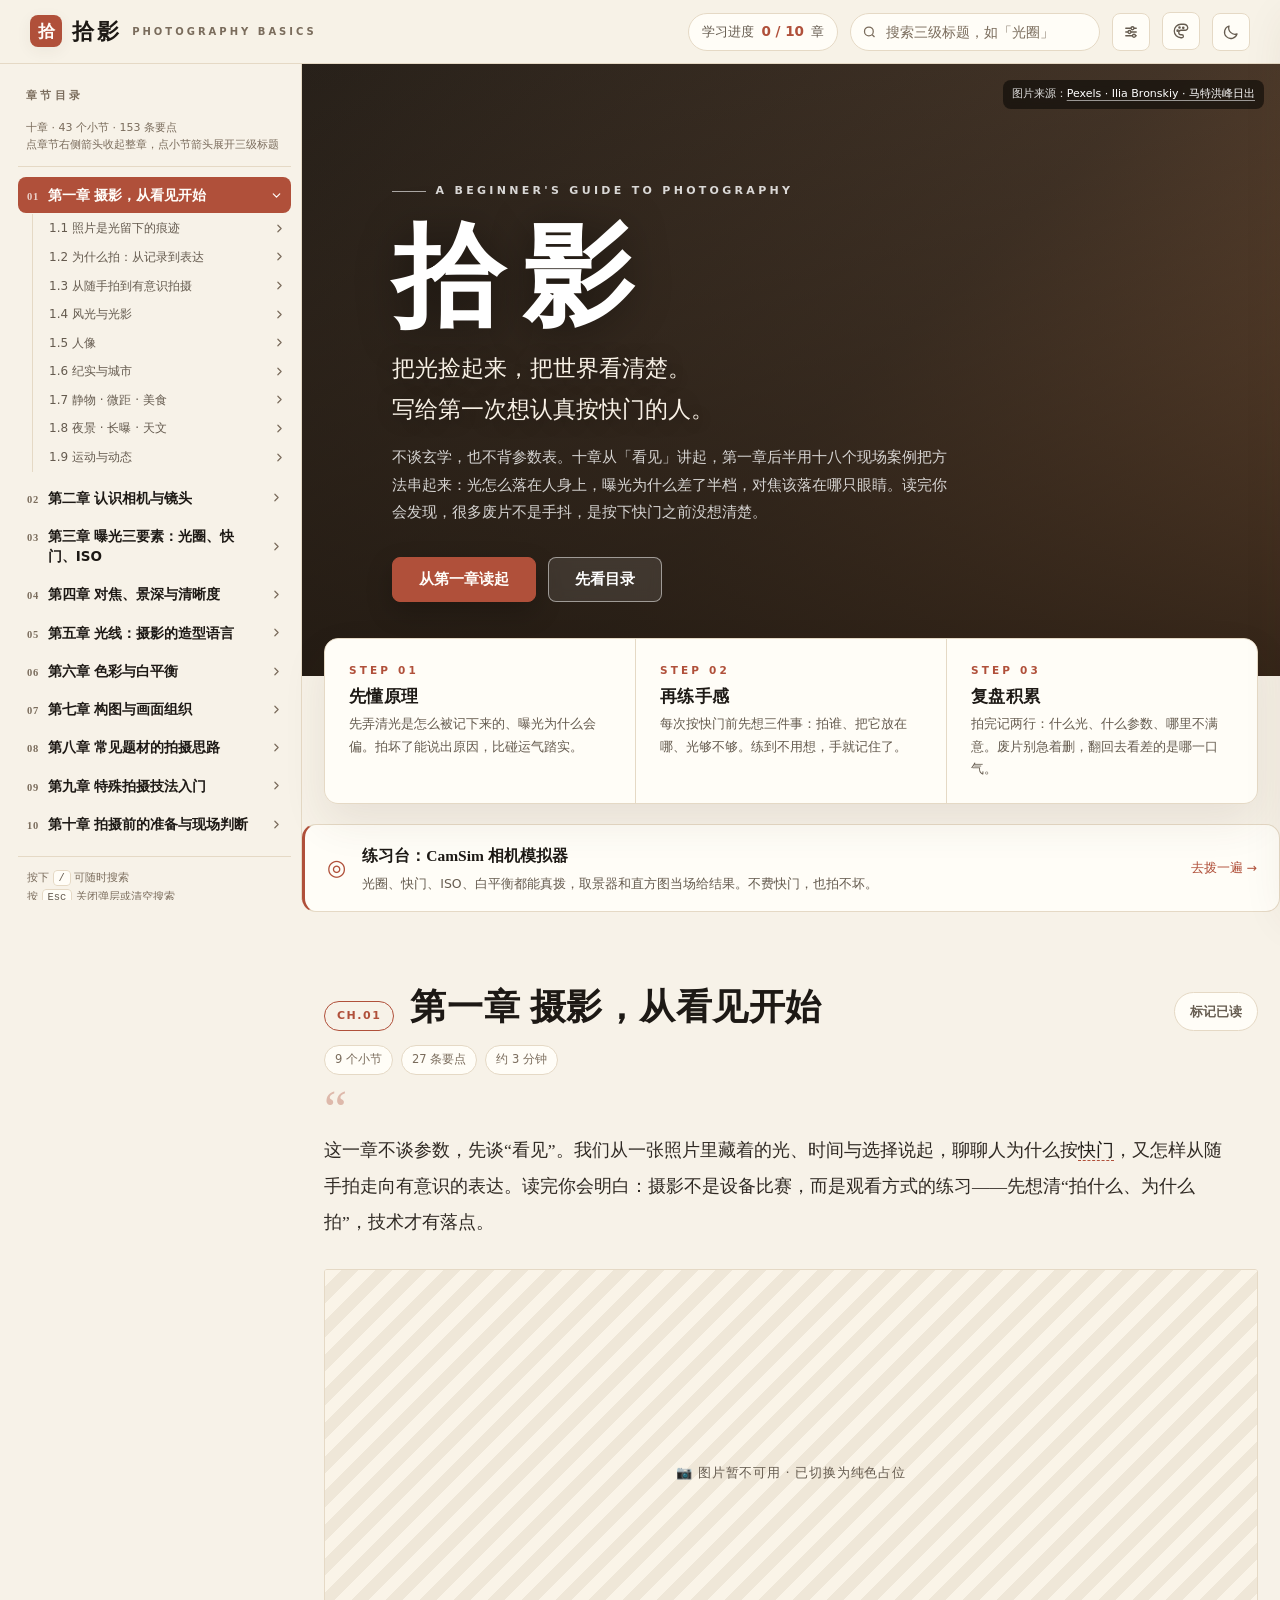
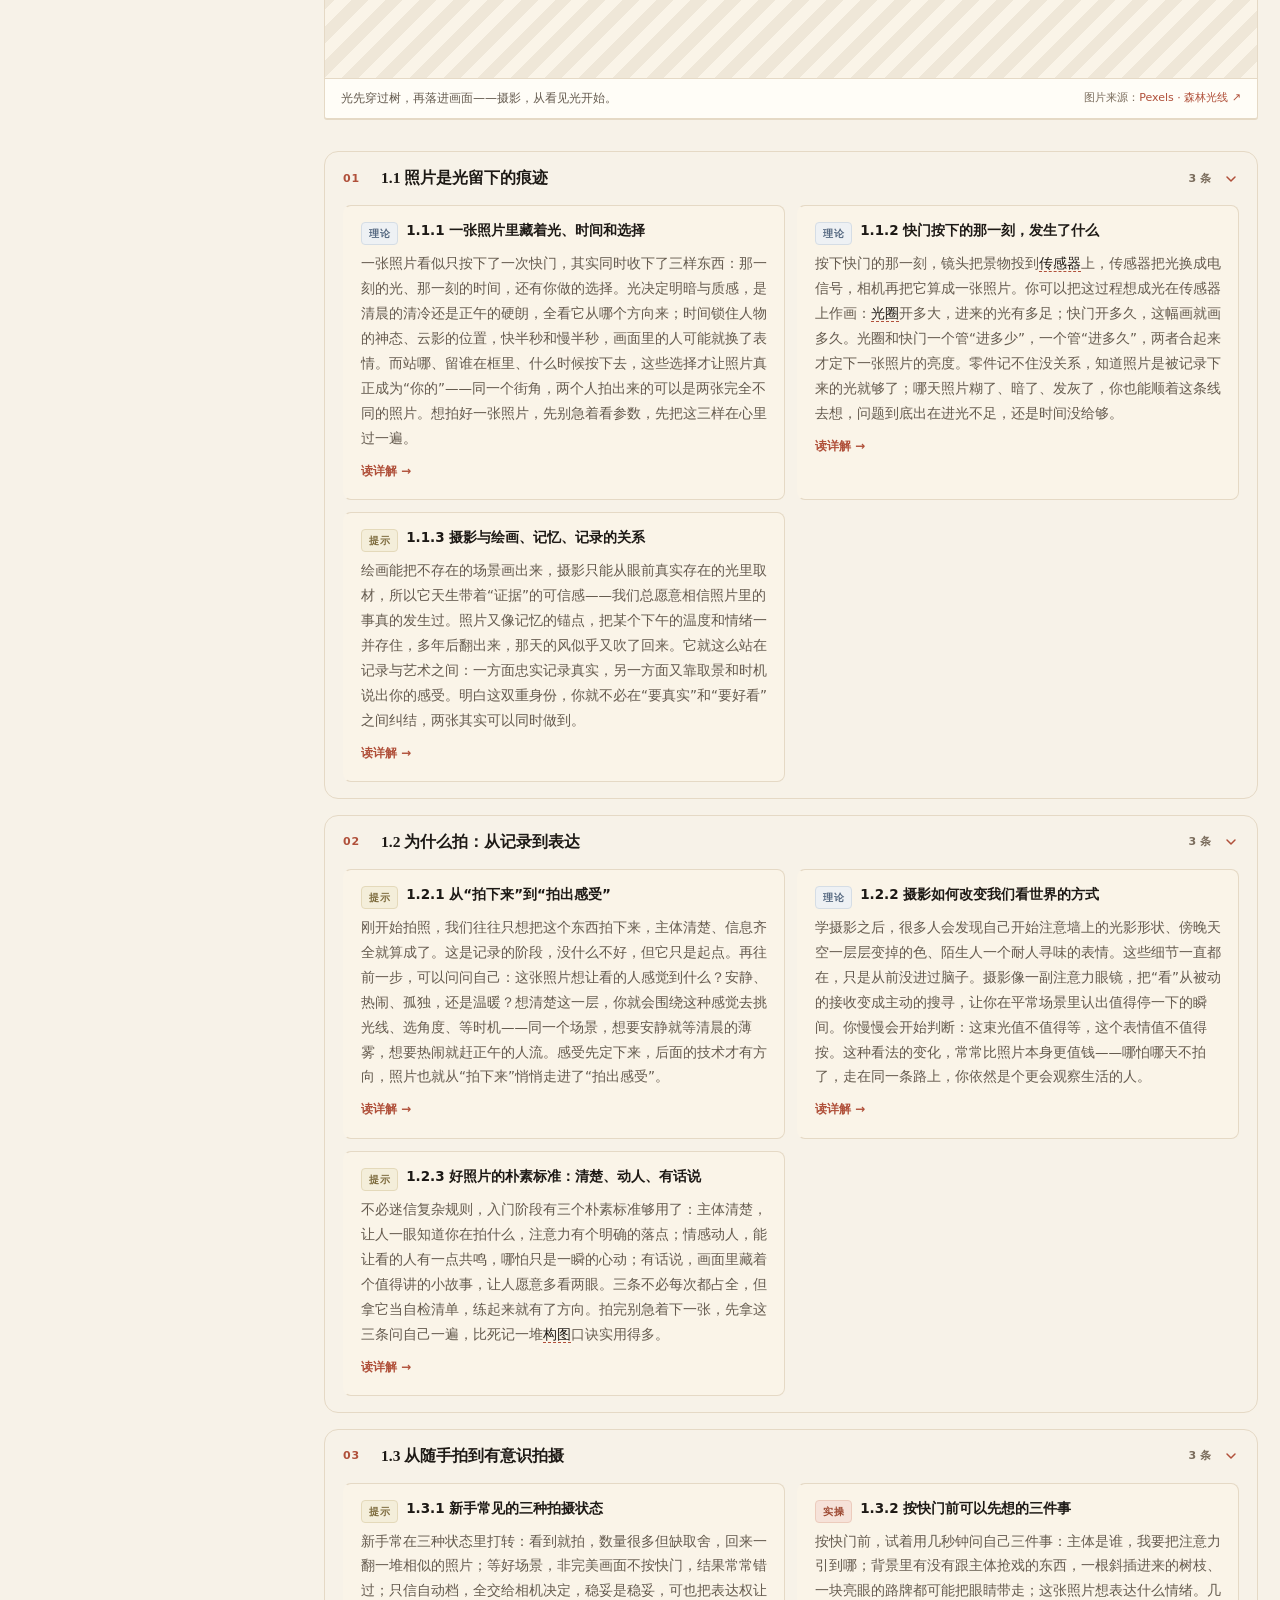
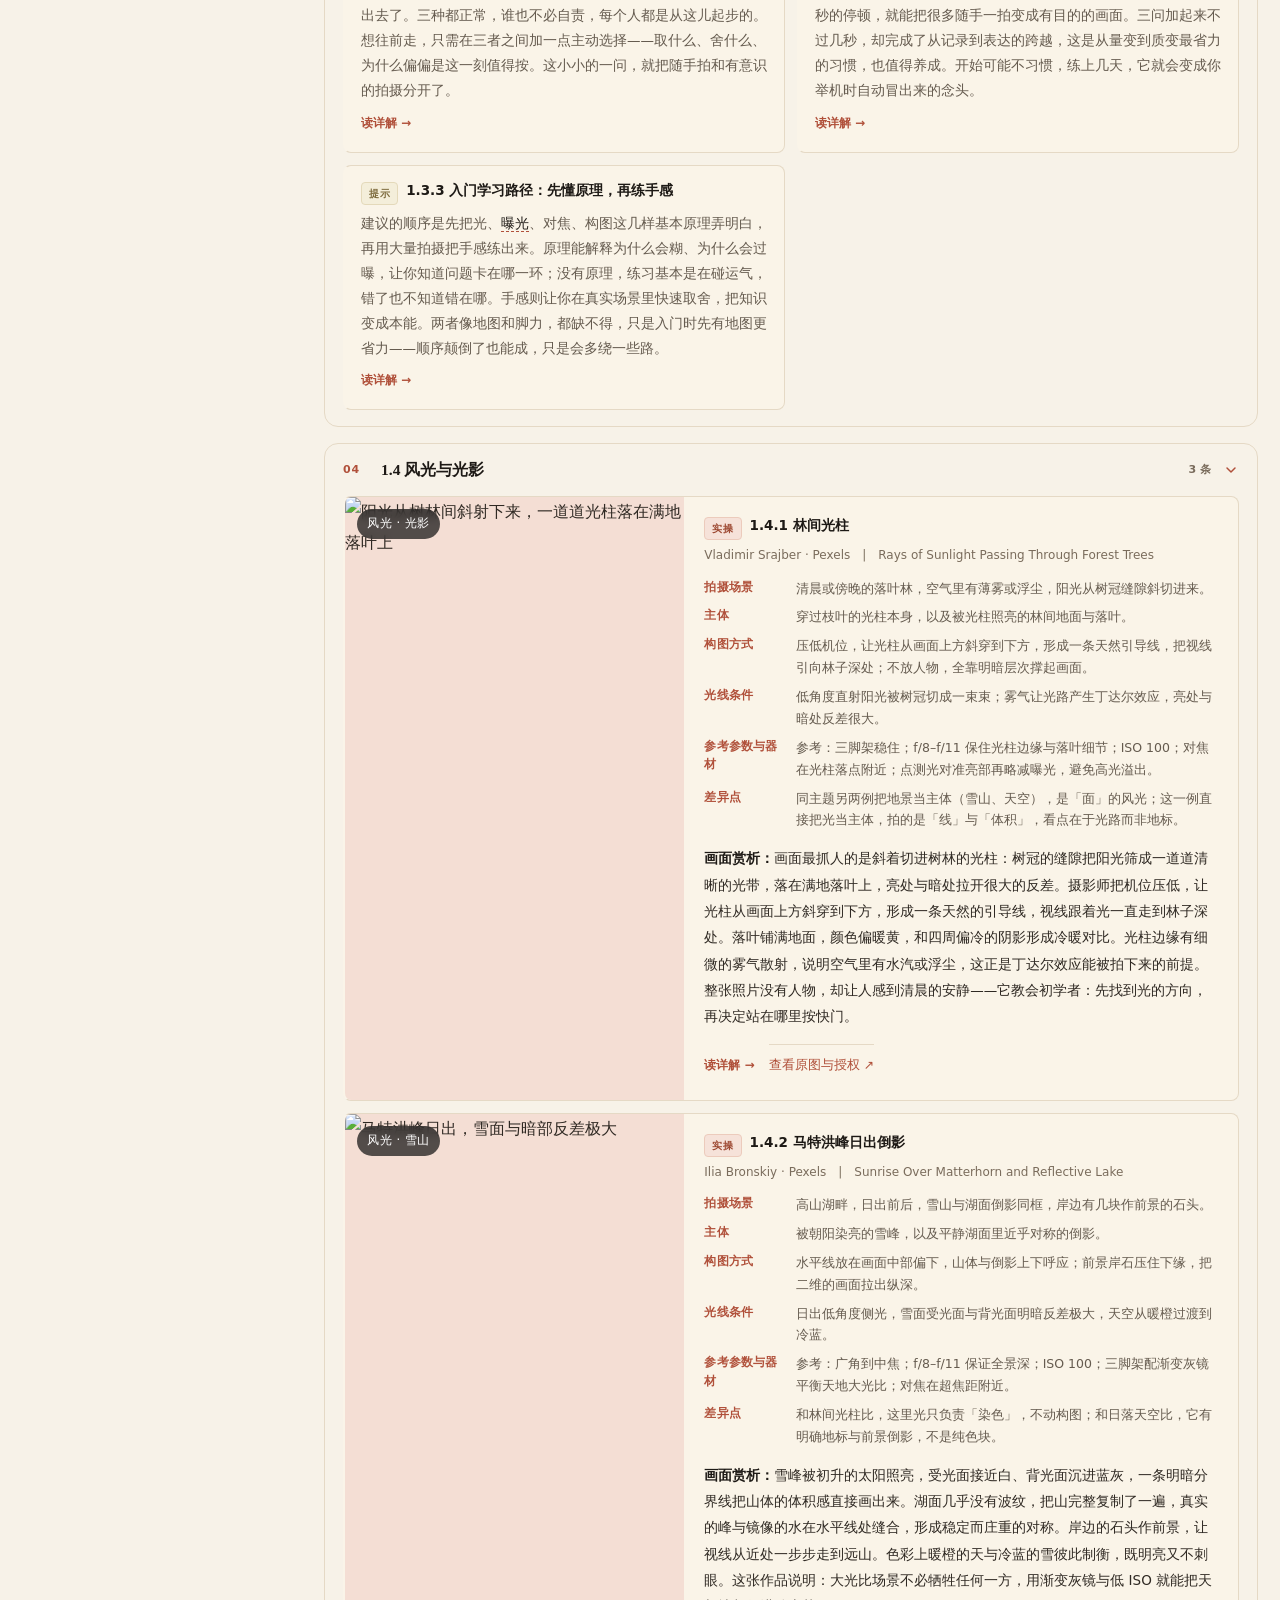
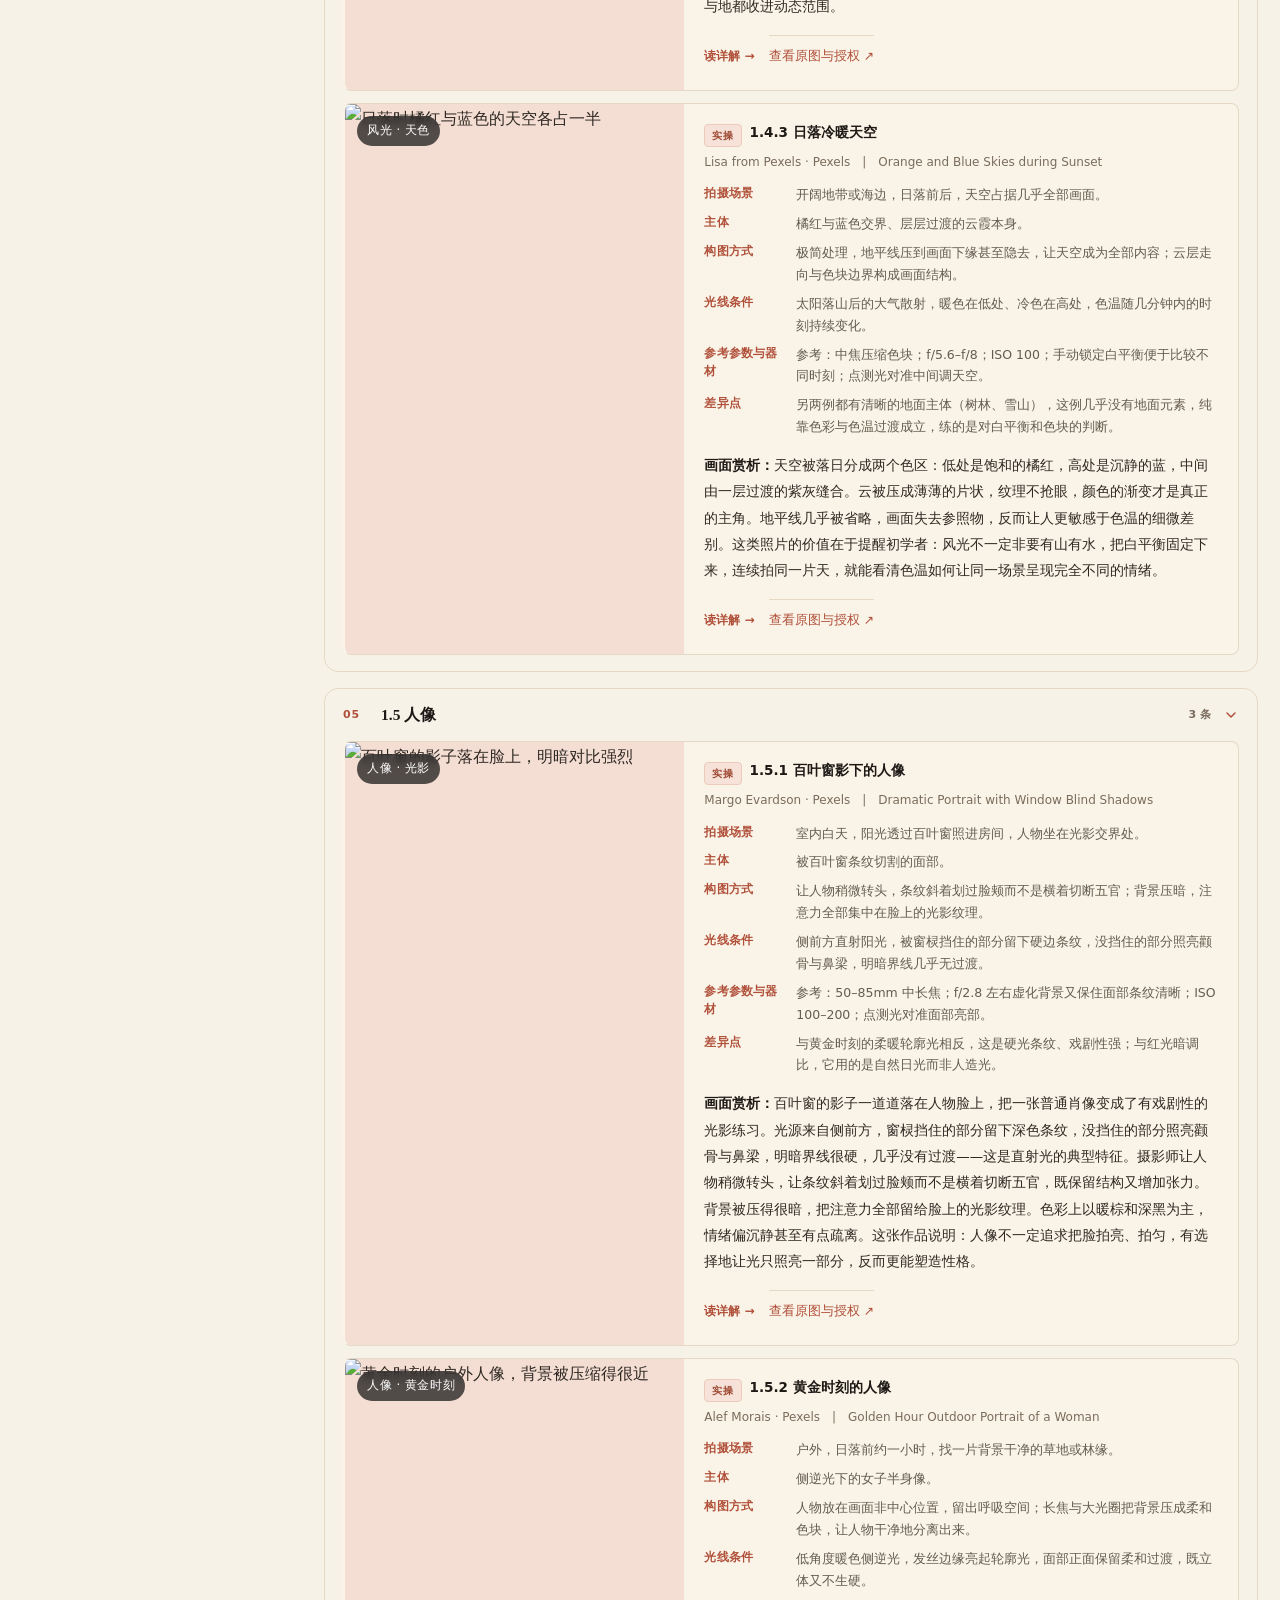
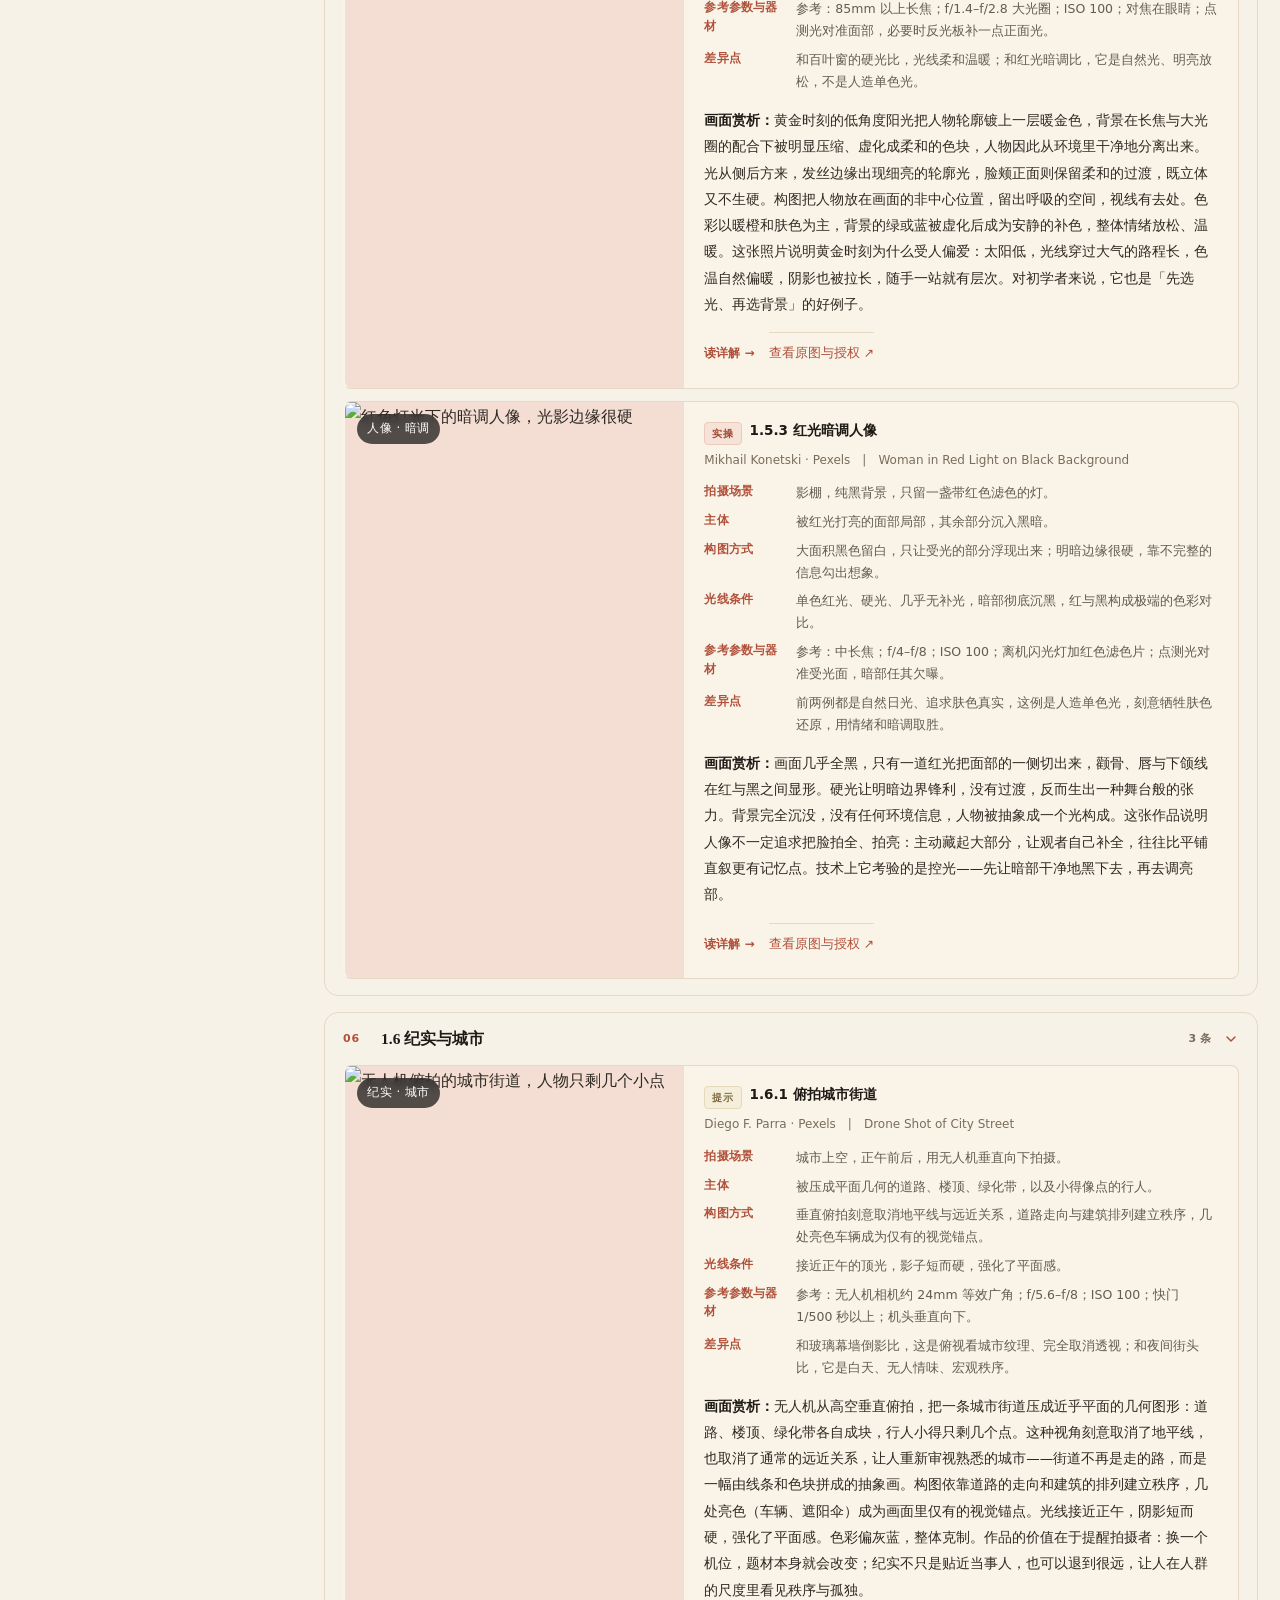
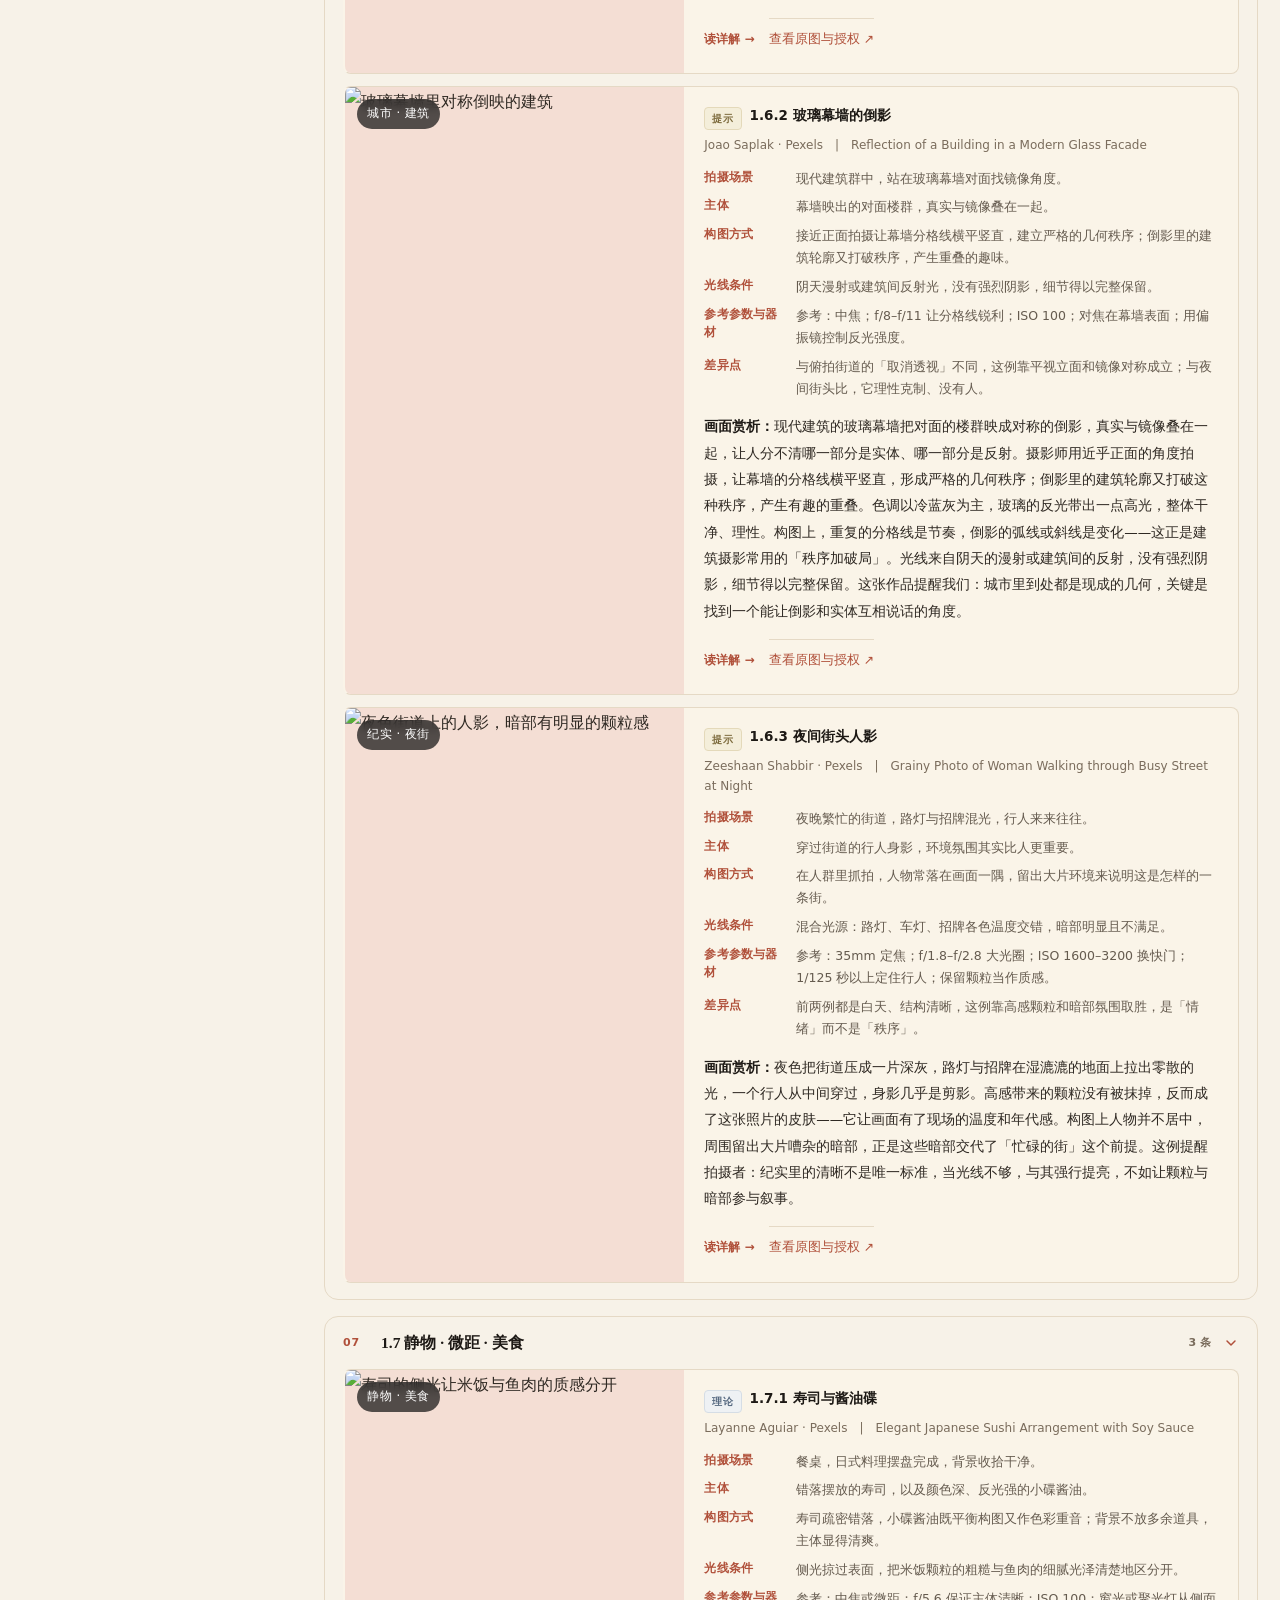
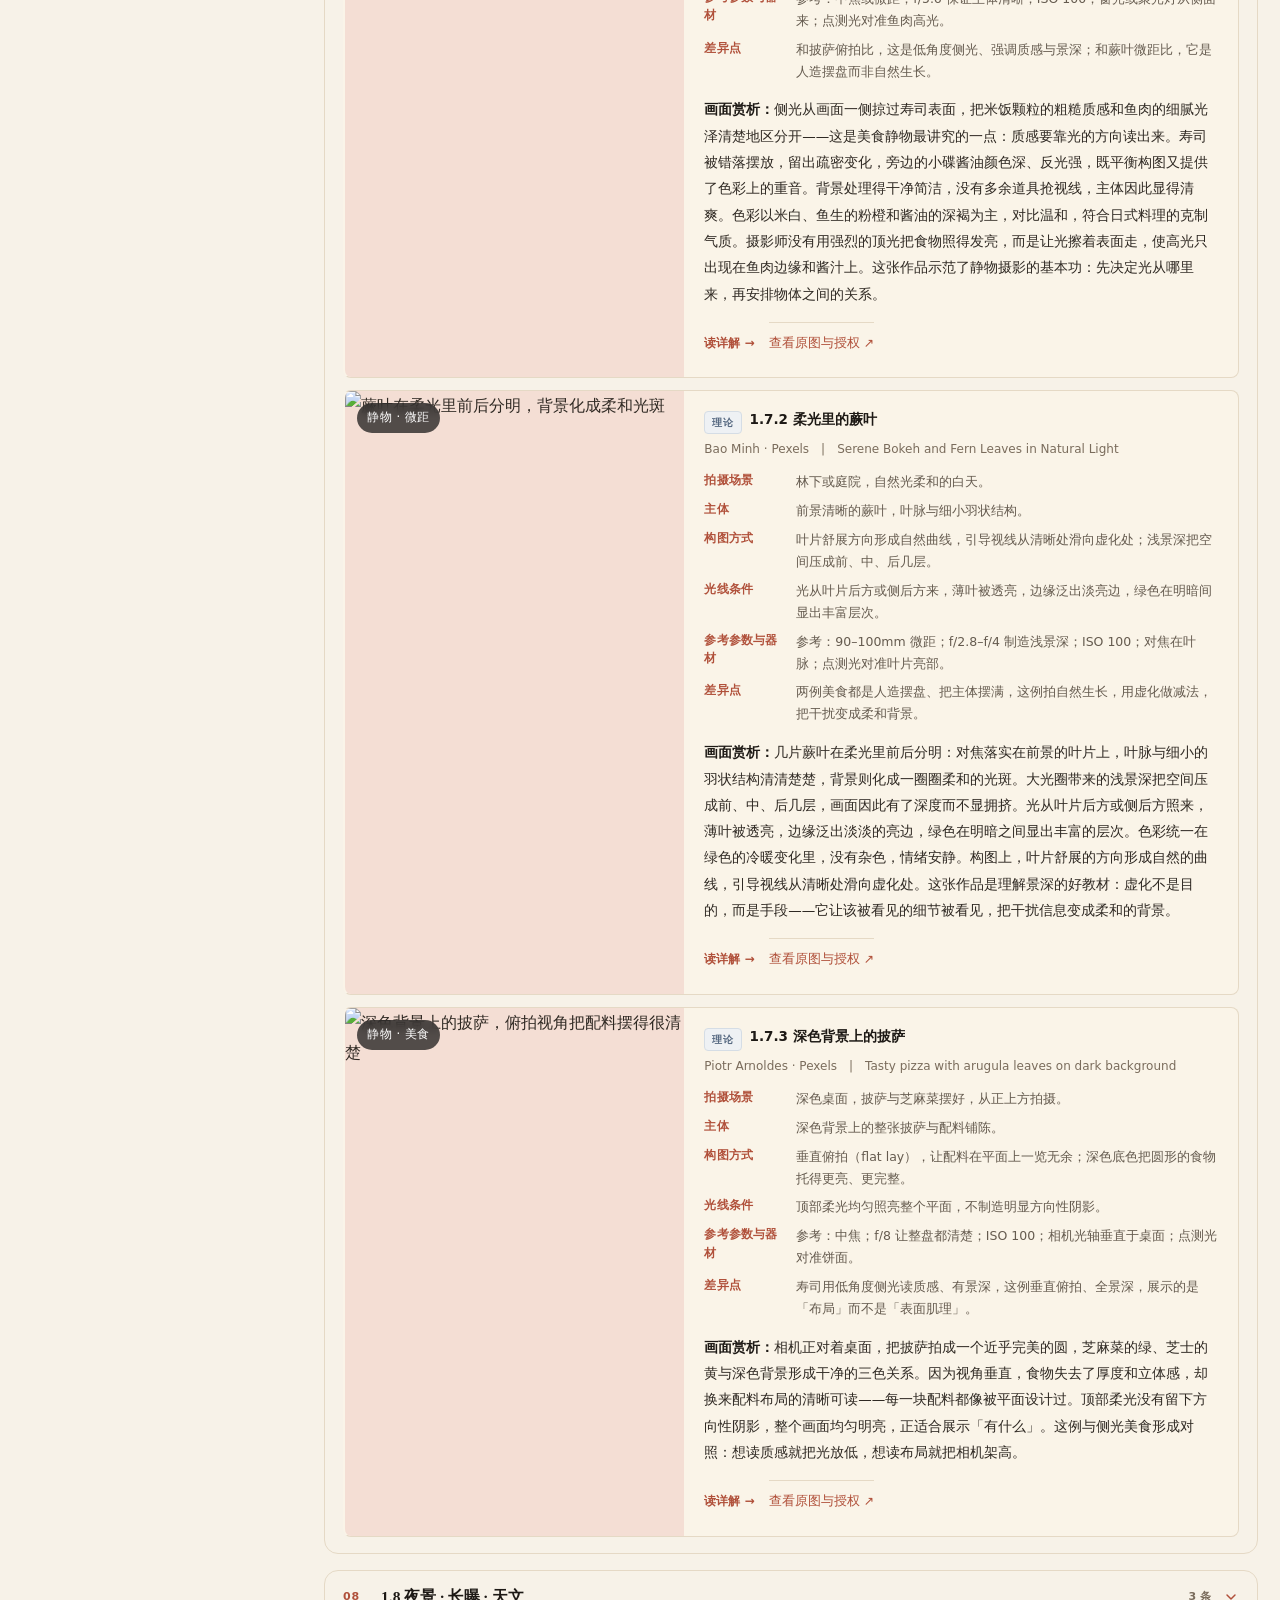
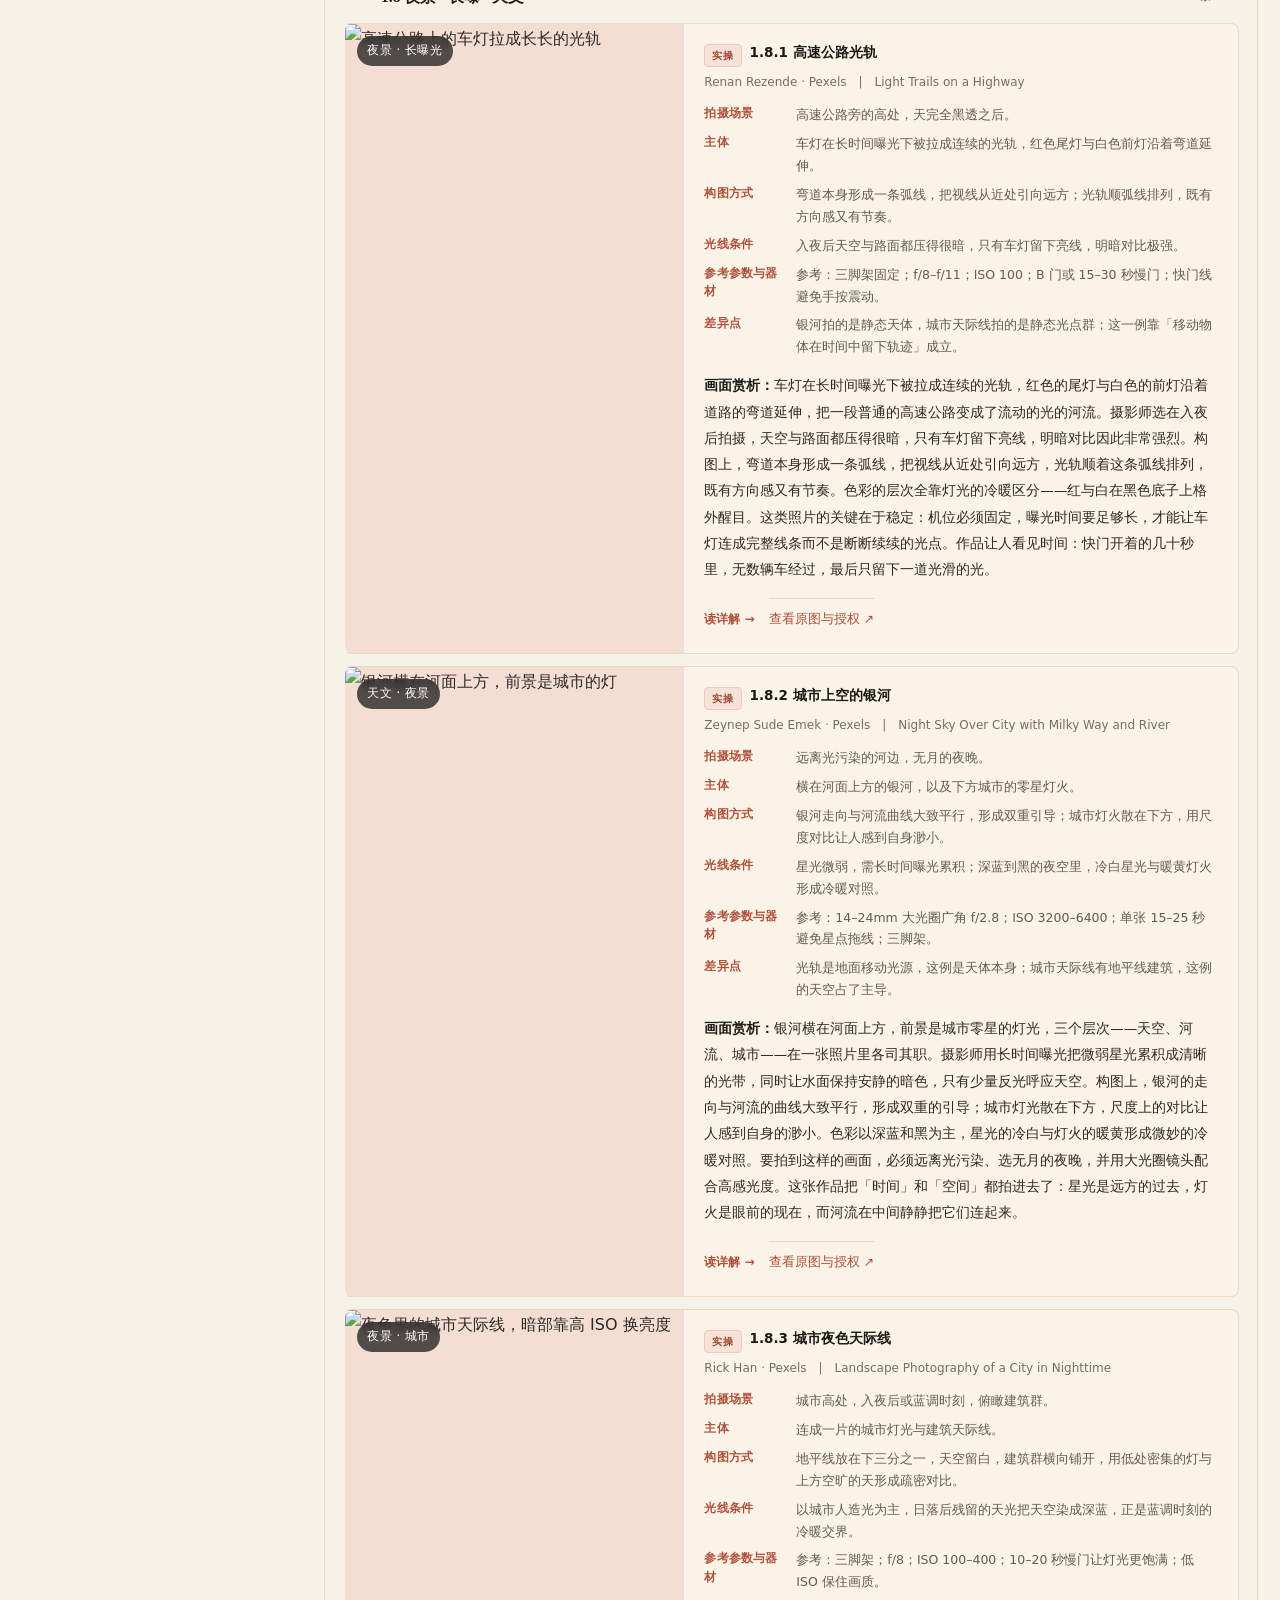
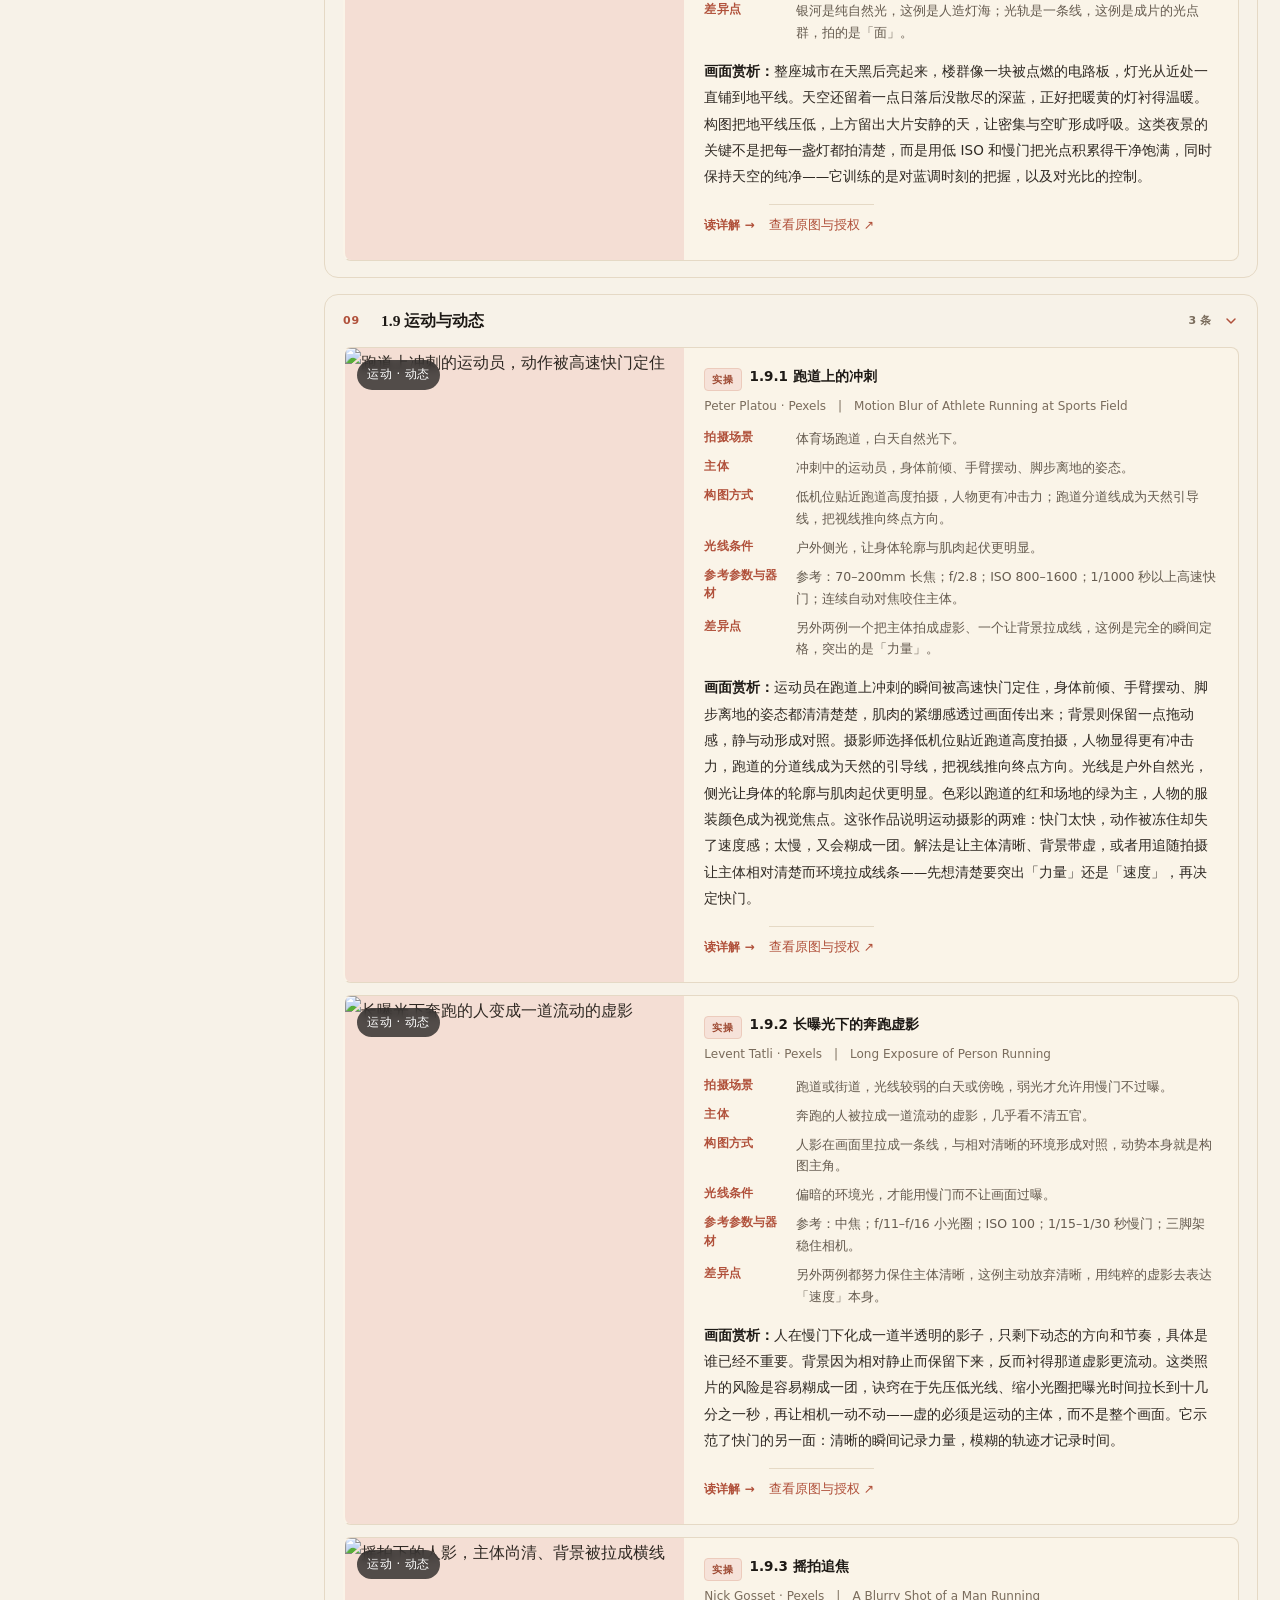
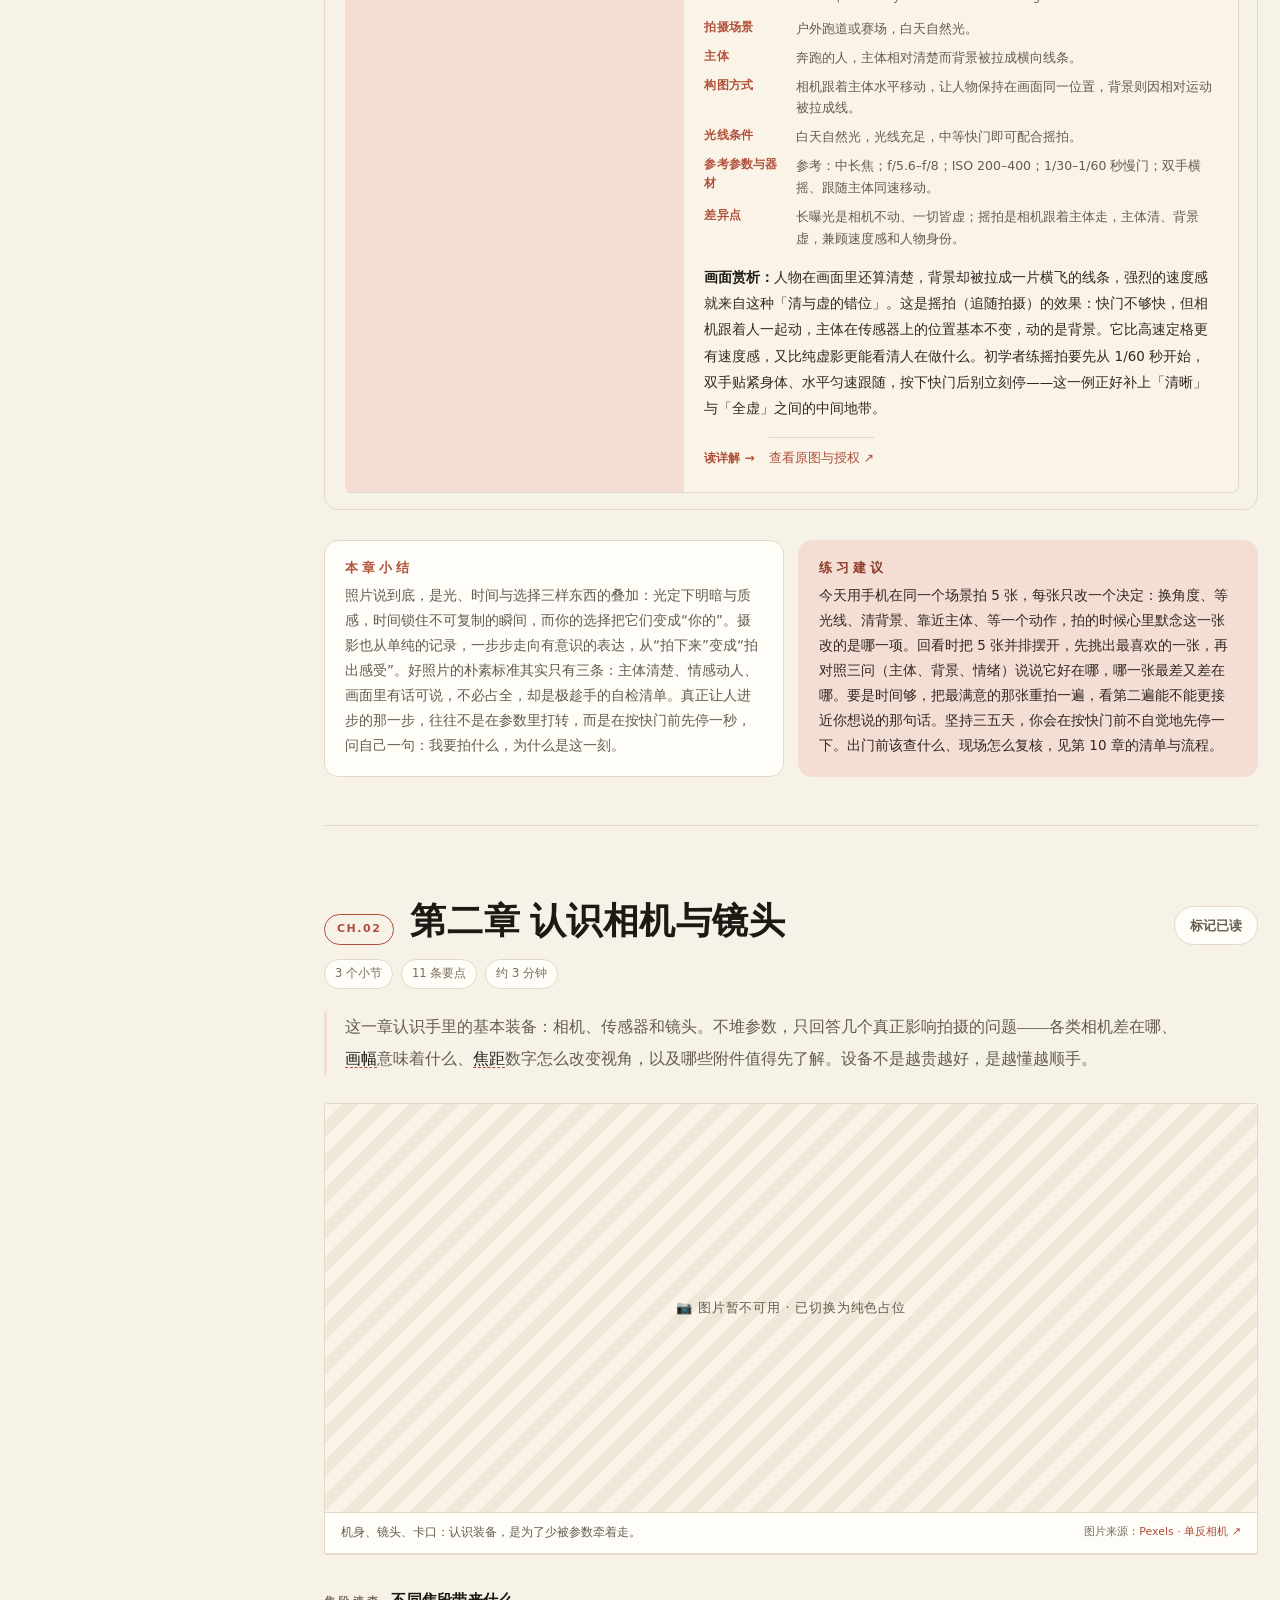
==== commit eff92d79: "refactor: 第十一章案例并入第一章 1.4–1.9（章数 11→10，43 节 153 条不变）" ====
--- a/index.html
+++ b/index.html
@@ -4,7 +4,7 @@
 <meta charset="UTF-8">
 <meta name="viewport" content="width=device-width, initial-scale=1, viewport-fit=cover">
 <title>拾影 · 摄影前期拍摄入门</title>
-<meta name="description" content="拾影：写给零基础者的摄影前期学习页。十一章从「看见」讲到曝光、对焦、光线、构图与题材思路，最后一章用十八个现场案例串起全部方法，一百五十三条要点逐条配详解与实拍案例，可搜索、可折叠、五套模板与暗色模式。">
+<meta name="description" content="拾影：写给零基础者的摄影前期学习页。十章从「看见」讲到曝光、对焦、光线、构图与题材思路，第一章后半用十八个现场案例串起全部方法，一百五十三条要点逐条配详解与实拍案例，可搜索、可折叠、五套模板与暗色模式。">
 <meta name="theme-color" content="#f7f2e8">
 <meta name="color-scheme" content="light dark">
 <link rel="icon" href="data:image/svg+xml,%3Csvg xmlns='http://www.w3.org/2000/svg' viewBox='0 0 32 32'%3E%3Crect width='32' height='32' rx='7' fill='%23b0503a'/%3E%3Ctext x='16' y='23' font-size='19' font-family='serif' fill='%23fffdf9' text-anchor='middle'%3E拾%3C/text%3E%3C/svg%3E">
@@ -15,13 +15,13 @@
 <meta property="og:site_name" content="拾影">
 <meta property="og:locale" content="zh_CN">
 <meta property="og:title" content="拾影 · 摄影前期拍摄入门">
-<meta property="og:description" content="十一章、153 个要点：从看见讲到光怎么用、片子为什么糊、构图怎么取舍。写给第一次想认真拍照的人。">
+<meta property="og:description" content="十章、153 个要点：从看见讲到光怎么用、片子为什么糊、构图怎么取舍。写给第一次想认真拍照的人。">
 <meta property="og:url" content="https://linan4268.github.io/ShiYing/">
 <meta property="og:image" content="https://images.pexels.com/photos/29734980/pexels-photo-29734980.jpeg?auto=compress&amp;cs=tinysrgb&amp;w=1200">
 <meta property="og:image:alt" content="马特洪峰日出，雪面与暗部反差极大，湖面映出山影">
 <meta name="twitter:card" content="summary_large_image">
 <meta name="twitter:title" content="拾影 · 摄影前期拍摄入门">
-<meta name="twitter:description" content="十一章、153 个要点：写给第一次想认真拍照的人，从看见讲到现场怎么判断。">
+<meta name="twitter:description" content="十章、153 个要点：写给第一次想认真拍照的人，从看见讲到现场怎么判断。">
 <meta name="twitter:image" content="https://images.pexels.com/photos/29734980/pexels-photo-29734980.jpeg?auto=compress&amp;cs=tinysrgb&amp;w=1200">
 <script>
 /* 首帧前套用已保存的模板、明暗与外观偏好，避免深色偏好用户看到白屏闪一下 */
@@ -859,6 +859,7 @@
 .item.case-item{padding:0;overflow:hidden}
 .case-item-body{display:grid;grid-template-columns:minmax(220px,38%) 1fr;gap:0}
 .case-item-body .work-fig{aspect-ratio:auto;height:100%;min-height:220px}
+.case-item-body .work-fig img{position:absolute;inset:0;width:100%;height:100%;object-fit:cover}
 .case-item-inner{padding:18px 20px 20px}
 .case-item-inner .work-by{margin-top:0}
 .case-item-inner .item-detail{display:inline-block;margin-right:14px}
@@ -1089,7 +1090,7 @@
 </head>
 <body>
 <a class="skip-link" href="#main">跳到主要内容</a>
-<noscript><p class="noscript-note">本页的十一章正文、目录、搜索与折叠交互由 JavaScript 生成。请在浏览器中启用 JavaScript 后阅读——内容与排版不会因此改变。</p></noscript>
+<noscript><p class="noscript-note">本页的十章正文、目录、搜索与折叠交互由 JavaScript 生成。请在浏览器中启用 JavaScript 后阅读——内容与排版不会因此改变。</p></noscript>
 <div id="progressBar" aria-hidden="true"></div>
 
 <header class="topbar">
@@ -1106,7 +1107,7 @@
 
   <p class="progress-chip" title="已标记读完的章数">
     <span class="pc-label">学习进度</span>
-    <b id="progressText">0 / 11</b>
+    <b id="progressText">0 / 10</b>
     <span class="pc-label">章</span>
   </p>
 
@@ -1171,7 +1172,7 @@
         <svg viewBox="0 0 24 24" width="16" height="16" fill="none" stroke="currentColor" stroke-width="2" stroke-linecap="round" aria-hidden="true"><path d="M6 6l12 12M18 6L6 18"/></svg>
       </button>
     </div>
-    <p class="toc-hint">十一章 · 43 个小节 · 153 条要点<br>点章节右侧箭头收起整章，点小节箭头展开三级标题</p>
+    <p class="toc-hint">十章 · 43 个小节 · 153 条要点<br>点章节右侧箭头收起整章，点小节箭头展开三级标题</p>
     <div id="tocList"></div>
     <p class="toc-foot">按下 <kbd>/</kbd> 可随时搜索<br>按 <kbd>Esc</kbd> 关闭弹层或清空搜索</p>
   </nav>
@@ -1183,7 +1184,7 @@
         <p class="eyebrow">A Beginner's Guide to Photography</p>
         <h1 id="heroTitle">拾影</h1>
         <p class="subtitle">把光捡起来，把世界看清楚。<br>写给第一次想认真按快门的人。</p>
-        <p class="lede">不谈玄学，也不背参数表。十一章从「看见」讲起，最后一章用十八个现场案例把方法串起来：光怎么落在人身上，曝光为什么差了半档，对焦该落在哪只眼睛。读完你会发现，很多废片不是手抖，是按下快门之前没想清楚。</p>
+        <p class="lede">不谈玄学，也不背参数表。十章从「看见」讲起，第一章后半用十八个现场案例把方法串起来：光怎么落在人身上，曝光为什么差了半档，对焦该落在哪只眼睛。读完你会发现，很多废片不是手抖，是按下快门之前没想清楚。</p>
         <div class="hero-actions">
           <a class="btn btn-primary" href="#ch1">从第一章读起</a>
           <a class="btn btn-ghost" href="#toc" id="viewToc">先看目录</a>
@@ -1219,7 +1220,7 @@
         <p class="eyebrow">作品赏析 · Selected Works</p>
         <h2 id="worksTitle">六大主题，十八个拍摄案例</h2>
         <p class="works-lede" id="worksLede"></p>
-        <p class="works-jump">下面十八例已完整收录为 <a href="#ch11">第十一章 · 综合案例赏析 →</a>，每例含场景、主体、构图、光线、参考参数与详解。</p>
+        <p class="works-jump">下面十八例已完整收录为 <a href="#ch1">第一章 1.4–1.9 · 综合案例赏析 →</a>，每例含场景、主体、构图、光线、参考参数与详解。</p>
       </div>
       <div class="works-themes" id="worksThemes"></div>
       <p class="works-note" id="worksNote"></p>
@@ -1247,7 +1248,7 @@
       <div class="foot-in">
         <div class="foot-brand">
           <p class="fb"><span class="seal" aria-hidden="true">拾</span>拾影</p>
-          <p>一个讲摄影前期的学习页。目录照《摄影前期拍摄知识概况目录》逐条搭：前十章、三十七个小节、一百三十五条要点一条没少、标题也没动；第十一章是新增的综合案例赏析，再添六个小节、十八条现场案例。</p>
+          <p>一个讲摄影前期的学习页。目录照《摄影前期拍摄知识概况目录》逐条搭：十章、四十三个小节、一百五十三条要点一条没少、标题也没动：原来的十章三十七小节一百三十五条逐字保留，六个小节十八条现场案例作为第一章 1.4–1.9 并入。</p>
         </div>
         <div class="foot-col">
           <h4>章节</h4>
@@ -1290,13 +1291,13 @@
 <div id="lookRoot"></div>
 
 <script>
-var DATA=[{"id":"ch1","title":"第一章 摄影，从看见开始","intro":"这一章不谈参数，先谈“看见”。我们从一张照片里藏着的光、时间与选择说起，聊聊人为什么按快门，又怎样从随手拍走向有意识的表达。读完你会明白：摄影不是设备比赛，而是观看方式的练习——先想清“拍什么、为什么拍”，技术才有落点。","sections":[{"id":"1-1","title":"1.1 照片是光留下的痕迹","items":[{"id":"1-1-1","title":"1.1.1 一张照片里藏着光、时间和选择","text":"一张照片看似只按下了一次快门，其实同时收下了三样东西：那一刻的光、那一刻的时间，还有你做的选择。光决定明暗与质感，是清晨的清冷还是正午的硬朗，全看它从哪个方向来；时间锁住人物的神态、云影的位置，快半秒和慢半秒，画面里的人可能就换了表情。而站哪、留谁在框里、什么时候按下去，这些选择才让照片真正成为“你的”——同一个街角，两个人拍出来的可以是两张完全不同的照片。想拍好一张照片，先别急着看参数，先把这三样在心里过一遍。","tag":"理论"},{"id":"1-1-2","title":"1.1.2 快门按下的那一刻，发生了什么","text":"按下快门的那一刻，镜头把景物投到传感器上，传感器把光换成电信号，相机再把它算成一张照片。你可以把这过程想成光在传感器上作画：光圈开多大，进来的光有多足；快门开多久，这幅画就画多久。光圈和快门一个管“进多少”，一个管“进多久”，两者合起来才定下一张照片的亮度。零件记不住没关系，知道照片是被记录下来的光就够了；哪天照片糊了、暗了、发灰了，你也能顺着这条线去想，问题到底出在进光不足，还是时间没给够。","tag":"理论"},{"id":"1-1-3","title":"1.1.3 摄影与绘画、记忆、记录的关系","text":"绘画能把不存在的场景画出来，摄影只能从眼前真实存在的光里取材，所以它天生带着“证据”的可信感——我们总愿意相信照片里的事真的发生过。照片又像记忆的锚点，把某个下午的温度和情绪一并存住，多年后翻出来，那天的风似乎又吹了回来。它就这么站在记录与艺术之间：一方面忠实记录真实，另一方面又靠取景和时机说出你的感受。明白这双重身份，你就不必在“要真实”和“要好看”之间纠结，两张其实可以同时做到。","tag":"提示"}]},{"id":"1-2","title":"1.2 为什么拍：从记录到表达","items":[{"id":"1-2-1","title":"1.2.1 从“拍下来”到“拍出感受”","text":"刚开始拍照，我们往往只想把这个东西拍下来，主体清楚、信息齐全就算成了。这是记录的阶段，没什么不好，但它只是起点。再往前一步，可以问问自己：这张照片想让看的人感觉到什么？安静、热闹、孤独，还是温暖？想清楚这一层，你就会围绕这种感觉去挑光线、选角度、等时机——同一个场景，想要安静就等清晨的薄雾，想要热闹就赶正午的人流。感受先定下来，后面的技术才有方向，照片也就从“拍下来”悄悄走进了“拍出感受”。","tag":"提示"},{"id":"1-2-2","title":"1.2.2 摄影如何改变我们看世界的方式","text":"学摄影之后，很多人会发现自己开始注意墙上的光影形状、傍晚天空一层层变掉的色、陌生人一个耐人寻味的表情。这些细节一直都在，只是从前没进过脑子。摄影像一副注意力眼镜，把“看”从被动的接收变成主动的搜寻，让你在平常场景里认出值得停一下的瞬间。你慢慢会开始判断：这束光值不值得等，这个表情值不值得按。这种看法的变化，常常比照片本身更值钱——哪怕哪天不拍了，走在同一条路上，你依然是个更会观察生活的人。","tag":"理论"},{"id":"1-2-3","title":"1.2.3 好照片的朴素标准：清楚、动人、有话说","text":"不必迷信复杂规则，入门阶段有三个朴素标准够用了：主体清楚，让人一眼知道你在拍什么，注意力有个明确的落点；情感动人，能让看的人有一点共鸣，哪怕只是一瞬的心动；有话说，画面里藏着个值得讲的小故事，让人愿意多看两眼。三条不必每次都占全，但拿它当自检清单，练起来就有了方向。拍完别急着下一张，先拿这三条问自己一遍，比死记一堆构图口诀实用得多。","tag":"提示"}]},{"id":"1-3","title":"1.3 从随手拍到有意识拍摄","items":[{"id":"1-3-1","title":"1.3.1 新手常见的三种拍摄状态","text":"新手常在三种状态里打转：看到就拍，数量很多但缺取舍，回来一翻一堆相似的照片；等好场景，非完美画面不按快门，结果常常错过；只信自动档，全交给相机决定，稳妥是稳妥，可也把表达权让出去了。三种都正常，谁也不必自责，每个人都是从这儿起步的。想往前走，只需在三者之间加一点主动选择——取什么、舍什么、为什么偏偏是这一刻值得按。这小小的一问，就把随手拍和有意识的拍摄分开了。","tag":"提示"},{"id":"1-3-2","title":"1.3.2 按快门前可以先想的三件事","text":"按快门前，试着用几秒钟问自己三件事：主体是谁，我要把注意力引到哪；背景里有没有跟主体抢戏的东西，一根斜插进来的树枝、一块亮眼的路牌都可能把眼睛带走；这张照片想表达什么情绪。几秒的停顿，就能把很多随手一拍变成有目的的画面。三问加起来不过几秒，却完成了从记录到表达的跨越，这是从量变到质变最省力的习惯，也值得养成。开始可能不习惯，练上几天，它就会变成你举机时自动冒出来的念头。","tag":"实操"},{"id":"1-3-3","title":"1.3.3 入门学习路径：先懂原理，再练手感","text":"建议的顺序是先把光、曝光、对焦、构图这几样基本原理弄明白，再用大量拍摄把手感练出来。原理能解释为什么会糊、为什么会过曝，让你知道问题卡在哪一环；没有原理，练习基本是在碰运气，错了也不知道错在哪。手感则让你在真实场景里快速取舍，把知识变成本能。两者像地图和脚力，都缺不得，只是入门时先有地图更省力——顺序颠倒了也能成，只是会多绕一些路。","tag":"提示"}]}],"summary":"照片说到底，是光、时间与选择三样东西的叠加：光定下明暗与质感，时间锁住不可复制的瞬间，而你的选择把它们变成“你的”。摄影也从单纯的记录，一步步走向有意识的表达，从“拍下来”变成“拍出感受”。好照片的朴素标准其实只有三条：主体清楚、情感动人、画面里有话可说，不必占全，却是极趁手的自检清单。真正让人进步的那一步，往往不是在参数里打转，而是在按快门前先停一秒，问自己一句：我要拍什么，为什么是这一刻。","practice":"今天用手机在同一个场景拍 5 张，每张只改一个决定：换角度、等光线、清背景、靠近主体、等一个动作，拍的时候心里默念这一张改的是哪一项。回看时把 5 张并排摆开，先挑出最喜欢的一张，再对照三问（主体、背景、情绪）说说它好在哪，哪一张最差又差在哪。要是时间够，把最满意的那张重拍一遍，看第二遍能不能更接近你想说的那句话。坚持三五天，你会在按快门前不自觉地先停一下。出门前该查什么、现场怎么复核，见第 10 章的清单与流程。"},{"id":"ch2","title":"第二章 认识相机与镜头","intro":"这一章认识手里的基本装备：相机、传感器和镜头。不堆参数，只回答几个真正影响拍摄的问题——各类相机差在哪、画幅意味着什么、焦距数字怎么改变视角，以及哪些附件值得先了解。设备不是越贵越好，是越懂越顺手。","sections":[{"id":"2-1","title":"2.1 相机类型与画幅","items":[{"id":"2-1-1","title":"2.1.1 单反、无反、卡片机与手机的区别","text":"单反靠反光镜把光送进光学取景器，你看到的就是镜头看到的那片画面，所见即所得，对焦快、续航也久，代价是机身厚、分量重，背一天肩膀先累。无反去掉了反光镜，改用电子取景器，能实时预览曝光效果，对焦点铺得更开，机身更轻，如今已是主流，很多人入门就直接选了它。卡片机把镜头固定死在小机身里，开机就能拍，适合不想折腾的人；手机则把多镜头加算法的计算摄影做到了极致，随手一掏就是一张。入门最该看清的不是谁更高级，而是取景方式、能不能换镜头和便携性这三件事的取舍。先想清楚自己常拍什么、愿不愿意天天背着它出门，答案往往比参数表更实在。","tag":"理论"},{"id":"2-1-2","title":"2.1.2 全画幅、半画幅和手机传感器有什么不同","text":"“画幅”说的是传感器尺寸。全画幅约等于传统 35mm 胶片的面积，半画幅大约是它的一半，手机传感器更小，往往只有几毫米见方。传感器越大，单位像素的受光面积通常越大，就越容易得到浅景深和干净的弱光画质；小传感器则让手机在白天也能全画面清楚，景深还深得省心，拍合影时前后都实，反而少操心。画幅还会带来等效焦距的换算：同一支镜头装到小画幅上，视角会变窄，半画幅约乘 1.5。记住一条实用的：画幅影响视角和景深，却不决定照片好坏——光线和构图，比“底有多大”更能决定一张照片的成色。","tag":"理论"},{"id":"2-1-3","title":"2.1.3 像素、连拍、防抖、取景方式分别有什么用","text":"像素决定照片能放多大、能裁多少，日常分享两千万像素已经足够，只有大幅打印或者深度裁切才需要更高；把它当成余地，而不是必选项。连拍用来抓瞬间，比赛、孩子的表情都靠它，速度按每秒张数算，张数越多，抓到那一瞬的机会越大。防抖帮你手持拍得更清楚，快门可以再放慢几档，但它只防手抖，凝固动作还得靠高速快门；取景方式则决定你看到的画面和最终成片是否一致，光学取景器所见即所得，电子取景器能直接预览曝光。按需求看参数，才不会被一串数字带着走——先问自己拍什么，再回头找哪一项参数真正用得上。","tag":"实操"}]},{"id":"2-2","title":"2.2 镜头与焦段","items":[{"id":"2-2-1","title":"2.2.1 镜头上的焦距数字代表什么","text":"焦距以毫米计，大致决定一支镜头能看多宽：数字越小，视角越广，装得进更多场景；数字越大，视角越窄，远处的东西被拉得越近，画面也看着越平、越紧凑。标注“50mm”的是定焦，只有一个焦距，你得靠脚步去换景；标注“24–70mm”的是变焦，覆盖一段连续的焦距，转动变焦环就能改变取景范围，旅行和抓拍省去了换镜头的麻烦。全画幅上 50mm 的视角接近人眼感受，透视平和、不易变形，是很经典的入门焦段；换成半画幅还要记得乘 1.5 才看得出实际视角。看懂这个数字，你就知道手上这支镜头能装进多宽的世界。","tag":"理论"},{"id":"2-2-2","title":"2.2.2 广角、标准、中长焦、长焦的视角差异","text":"广角（比如 16–35mm）能装下大片场景，也强化近大远小的纵深，风光和建筑好用，代价是靠近边缘的人脸容易变形，拍人像得小心站位；标准（比如 50mm）平和自然，接近肉眼所见，适合日常、纪实和街头，挂一支就能走很久；中长焦（比如 85mm）压缩背景、虚化干净，把人物从杂乱环境里托出来，是人像常客；长焦（200mm 以上）把远处拉近，适合生态与体育，也让你不必凑到别人跟前，画面反而更自然。同一座山，广角拍出辽阔，长焦只取山尖，情绪完全不同。选焦段，本质是选你想让观众站在多远的地方看这张照片——不同焦段讲的是不同的空间故事。","tag":"理论"},{"id":"2-2-3","title":"2.2.3 定焦和变焦怎么选，恒定光圈有什么用","text":"定焦只有一个焦距，结构简单，画质往往更好，最大光圈更大（比如 f/1.8），体积还小巧，代价是你得用脚步去构图，顺带把眼力也练了；变焦覆盖一段焦距，拧一下环就能换取景，旅行和抓拍时不用频繁换镜头，也少了灰尘进机身的机会，方便。恒定光圈变焦指变焦全程最大光圈不变（比如 f/2.8），曝光更稳、取景时画面也更亮，代价是更重更贵，背着走一天肩膀会记住。入门先来一支轻便变焦（如 24–70mm）或一支大光圈定焦（如 50mm），够用了——先拍起来，比纠结哪支“最好”重要得多。","tag":"实操"},{"id":"2-2-4","title":"2.2.4 微距、移轴、鱼眼镜头分别适合拍什么","text":"微距镜头能贴到很近处合焦，把花朵、昆虫的纹理拍得纤毫毕现，也适合翻拍文件；移轴镜头能校正建筑“上窄下宽”的透视，也能反过来做微缩景观；鱼眼镜头视角夸张到约 180°，画面呈强烈的桶形畸变，适合创意和极限运动。它们都是专门用途的工具，日常用不上，却各有无可替代的位置——普通镜头凑得再近也对不上焦，最近对焦距离这一关绕不过去。先知道用途就好，等真有了需求再考虑，把手里已有的焦段用熟，比急着添镜头更划算。","tag":"提示"}]},{"id":"2-3","title":"2.3 常用附件的作用","items":[{"id":"2-3-1","title":"2.3.1 三脚架、独脚架和稳定器解决什么问题","text":"三脚架用三条腿把相机架住，慢门、夜景、自拍时的抖动就被彻底解决了，风光和长曝都靠它；独脚架只有一条腿，稳定性差一点，却保留了灵活和轻便，体育、野生摄影常用，长焦往肩上一架就能跟着主体转；稳定器（云台）靠电机抵消走动时的晃，让视频画面平滑。先分清你要解决的是照片糊还是视频抖，再挑工具——糊了上脚架，抖了上稳定器，两者对应的工具完全不是一回事。挑架子时还要看承重，云台得托得住机身加镜头，别让架子比机器还沉。","tag":"实操"},{"id":"2-3-2","title":"2.3.2 偏振镜、中灰镜、渐变镜各自的效果","text":"偏振镜能压掉水面和玻璃上的杂反光，让天空更蓝、颜色更浓，转动时效果当场就能看见；中灰镜（ND）像给镜头戴了副墨镜，减少进光量，白天也能用慢门把流水拍成丝绢；渐变镜只压暗画面的一部分（常见是天空），把天地之间的反差拉平，过渡要压准分界线，不然会穿帮。三样都是前期“在镜头前做调整”的工具，效果当场就能看见，往往比后期硬补救更自然，也更省事。装镜后记得留意曝光补偿，必要时直接切手动模式，别让相机算出来的亮度跟你看到的不一致。","tag":"理论"},{"id":"2-3-3","title":"2.3.3 闪光灯、反光板、柔光罩的基本用途","text":"闪光灯给的是可控的人造光，亮度、方向都能安排，既能在暗处补光，也能在白天把主体从背景里托出来；反光板自己不发光，它把已有的光反到阴影里补一刀，银面强、白面柔、金面偏暖；柔光罩把硬光打散变软，阴影过渡就自然了。一个发光，一个反射，一个软化，三件常一起用：闪光灯定方向，反光板补阴影，柔光罩决定软硬。先用好自然光再请它们上场，画面会自然得多——阴天本来就柔，硬要闪一下反倒把氛围打散。顺序对了效果就稳，光线乱的时候先做减法，再谈加法。ND 镜的曝光时间怎么算，见 9.1.2；闪光灯怎么布光，见 5.3 与 9.4。","tag":"实操"},{"id":"2-3-4","title":"2.3.4 存储卡、电池和清洁工具的使用常识","text":"存储卡要看容量和速度等级（比如 U3、V30），拍 4K 视频一定挑高速卡，否则录到一半会掉速；重要拍摄前后都备份一遍，别等卡满了才懊恼。电池在低温下掉电很快，冬天多备 2–3 块、贴身放着，轮着用才撑得住；长期存放留半电，别放空了伤电池。清洁先用气吹吹掉沙尘，再用专用镜头布从中心往外轻擦，别拿衣服角蹭镜片，镀膜经不起这么磨。这些装备不出岔子，你才有心思专心拍——把检查固定成习惯：出门充电、格式化卡，收工备份，大半的突发状况就省掉了。","tag":"提示"}]}],"summary":"这一章把相机类型、画幅、焦段和附件过了一遍。记住三条取舍：传感器尺寸影响景深与弱光，却不决定照片好坏；焦距决定视角，也决定你和观众之间的距离感；附件是来解决稳定、反光、补光和存储这些具体麻烦的，用对了省心，用错了添乱。设备归根到底是给表达服务的——先想清楚自己要拍什么，再回头挑机器和镜头，才不会为一串用不上的参数多花钱。遇到新器材时，也先拿这三条去套一套，比看评测更管用。","practice":"翻出你手上的相机或手机，先写下三样：它的传感器类型（全画幅、半画幅还是手机）、常用焦段的等效值（半画幅记得乘 1.5），还有最常带出门的那件附件。再挑一个主体，分别用广角和长焦拍它：广角凑近把前景撑起来，长焦退远把背景压过来，各拍几张，并排对比视角和距离感的差别。最后掂一掂手里的机器，问问自己：它现在的重量和便携性，配得上你接下来想拍的那些画面吗？"},{"id":"ch3","title":"第三章 曝光三要素：光圈、快门、ISO","intro":"这一章是摄影技术最核心的一课。光圈、快门、ISO 像三道闸门，共同决定照片明暗，也各自带来不同效果。我们会用“接雨水”的比喻讲清原理，再用卡片对比它们的用途。读完你就能理解：为什么过曝、为什么会糊，以及弱光下如何取舍。","sections":[{"id":"3-1","title":"3.1 光圈：控制进光量与景深","items":[{"id":"3-1-1","title":"3.1.1 光圈值为什么写成f/1.8、f/8","text":"f 数其实是个比值：焦距除以光圈开口的直径。开口直径被放在分母上，所以数字越小，开口反而越大、进的光越多，跟直觉正相反——f/1.8 是大光圈，f/8 是小光圈。把 f 想成“焦距被开口分成了几份”：1.8 表示焦距是开口直径的 1.8 倍，数字越大，每一份越小，光能钻进来的缝越窄。中间每收一档，比如从 f/2.8 到 f/4，进光就少一半；开大一档则翻一倍。这一串档位不用硬背，记不住没关系，先抓住一句：f 数越小越亮、背景越虚。","tag":"理论"},{"id":"3-1-2","title":"3.1.2 大光圈和小光圈分别适合什么场景","text":"大光圈 f/1.4 到 f/2.8，进光多、背景化得开，人像、宠物、昏暗的室内都靠它把主体从环境里托出来。为什么大光圈能救暗光？进的光多，快门就能快一点，手抖的机会少，画面自然更稳。小光圈 f/8 到 f/16 进光少，前后却都清楚，风光、建筑、一屋子人的合影更合适；代价是暗，往往要放慢快门或抬 ISO，拍风光常得请三脚架。别死记数值，把光圈当成“谁清楚、谁融化”的开关，拧的时候心里就有数了——你只需想清楚这一张要留住谁。","tag":"实操"},{"id":"3-1-3","title":"3.1.3 光圈与背景虚化的关系怎么理解","text":"光圈越大，景深越浅，背景越容易化成柔和的色块；光圈收小，景深变深，前后都留着清晰。所谓景深，就是“清楚的那一段有多厚”，它越薄，背景化得越快。可虚化不只归光圈管：长焦比广角糊得狠，凑近主体、让人离背景远一点，都能把背景推得更软。反过来说，光开大光圈但让人贴着墙站，那面墙照样糊不掉。人像里那层奶油般的化开，通常是大光圈、长焦和距离一起凑出来的。","tag":"理论"}]},{"id":"3-2","title":"3.2 快门：控制时间与运动","items":[{"id":"3-2-1","title":"3.2.1 快门速度与画面明暗的关系","text":"快门速度是传感器见光的时间。1/500 秒短得像眨一下眼，1/30 秒就长得多了。时间越长，光在传感器上停留越久、进得越多，画面越亮；越短越暗。它和光圈像一对水龙头：光圈管开口多大，快门管放水多久，两者一起决定流进多少光。所以暗光里相机总把快门拖得很慢——亮了，但也开始晃了，手持就更容易糊。这也是为什么弱光拍摄要么上三脚架、要么提 ISO，得拿点什么去换那多出来的时间。","tag":"理论"},{"id":"3-2-2","title":"3.2.2 高速快门凝固运动，慢速快门记录轨迹","text":"1/1000 秒以上的快门能把飞鸟、跑动的人“冻”在半空，翅膀上的水珠都数得清；速度越快，越能抓住肉眼看不全的瞬间，代价是进光少，常要开大光圈或提 ISO 补亮。1/30 秒以下则是另一套语言，流水拉成丝，车灯拖成光带——那是曝光这段时间里物体一直在动，在照片上拖出的轨迹。选哪一边，先问自己想看清动作，还是想画出动作。要画轨迹，就把相机架稳，三脚架基本是标配。","tag":"实操"},{"id":"3-2-3","title":"3.2.3 安全快门是什么，手持拍摄如何避免糊片","text":"安全快门是条经验值：手持时，快门不慢于“1 ÷ 焦距”秒。50mm 的镜头，就尽量用 1/50 秒或更快。长焦更娇气，焦距翻倍，快门也得跟着提，手抖才不会在画面里被放大——焦距越长，那点抖动被放得越大。防抖能让你再慢两三档，可它只管你的手抖，管不了主体自己动——奔跑的孩子、飞过的鸟，还得靠速度压住。糊片多半是快门太慢，不是镜头不行。","tag":"提示"}]},{"id":"3-3","title":"3.3 ISO：控制感光度与画质","items":[{"id":"3-3-1","title":"3.3.1 ISO高低如何影响亮度和噪点","text":"ISO 是传感器对光的放大倍数。调高它，画面立刻变亮，代价是噪点一起被放大——暗部冒出彩色颗粒，细节被吃掉。它是三要素里唯一不改变进光量、只在后面放大信号的一项，所以光圈快门都到头时，它能救急。ISO 100–200 最干净，适合晴天户外；3200 以上颗粒明显，却能把你从昏暗的屋里救出来。它像把音量拧大：话听清了，底噪也来了。所以能低就别用高，亮和净之间总得换。","tag":"理论"},{"id":"3-3-2","title":"3.3.2 什么时候该提高ISO，什么时候该降低","text":"光线够的时候，把 ISO 压到最低，换一张干净的画面。什么时候才该提？顺序别乱：先看光圈能不能再开大，再看快门是不是已经慢到会糊，两样都到头、画面还暗，才轮到 ISO 出场。白天硬挂高 ISO，只会平白多出噪点，一点好处都没有。昏暗的舞台、黄昏的街头，用一点噪点换一个清楚的瞬间，这笔账划算——一张有颗粒但清楚的照片，远胜过一张干净却糊掉的。","tag":"实操"},{"id":"3-3-3","title":"3.3.3 弱光下光圈、快门、ISO如何一起权衡","text":"弱光里三者像跷跷板：开大光圈更亮，背景也更虚；放慢快门更亮，人一动就糊；提高 ISO 更亮，噪点跟着上来。想补亮度，从哪一项借都行，但每一项都有代价，没有标准答案，只有当下最不坏的那一组。入门时先守住主体清楚，再谈画质干净，顺序别反——宁可有点噪点，也别把主体拍糊。拍完回放看一眼，看主体清不清、噪点能不能接受，再照着结果微调。","tag":"提示"}]},{"id":"3-4","title":"3.4 测光与曝光判断","items":[{"id":"3-4-1","title":"3.4.1 相机测光的基本原理：为什么要以18%灰为基准","text":"测光表心里有个标准：把眼前的东西都当成反射率约 18% 的中灰。为什么是 18%？因为自然界大多数景物的平均反射率都离它不远，测光表就拿它当“世界的平均亮度”。可它分不清雪和煤，只会把画面平均成灰，于是白雪被压暗，黑炭被提亮。这不是坏了，是它的设计逻辑，也是它天生的盲区。明白这一点，你就知道曝光补偿为什么存在：告诉相机，这里该更白或更黑，别照中灰算。","tag":"理论"},{"id":"3-4-2","title":"3.4.2 评价测光、中央重点测光、点测光怎么选","text":"评价测光把整个画面切成很多块一起算，光线均匀的日常最省心——顺光的风景、随手的生活照用它多半讨喜。中央重点测光偏重画面中心，同时兼顾四周，主体居中的人像正合适。点测光只认很小的一块，逆光、舞台这类光比大的场面才请它，因为它几乎不受背景干扰。区别就一句话：你让相机看多大范围来判断亮度——范围大图省事，范围小更精准。","tag":"实操"},{"id":"3-4-3","title":"3.4.3 曝光补偿的“白加黑减”怎么理解","text":"相机总想把一切还原成 18% 灰，所以大面积的白会被压灰、大面积的黑会被提亮。修正的办法是曝光补偿：白多就加，黑多就减，也就是“白加黑减”。为什么“白加”？因为白色比中灰亮，相机偏要压暗它，你得加回去；黑色反过来，相机偏要提亮，你得减下去。加多少看它占画面的比例，拍雪常常 +1 到 +2，拍夜景往下减。取景框里谁占多数，就往哪边调。","tag":"提示"},{"id":"3-4-4","title":"3.4.4 直方图怎么看，高光警告有什么用","text":"直方图横轴从纯黑排到纯白，纵轴是这一亮度上有多少像素。山峰大多落在中间，说明暗处亮处都有细节；堆在最右边贴着边，就是高光溢出，白成一片、拉不回来；堆在左边，暗部死黑。这两种溢出后期都救不回，所以要在现场就处理掉。高光警告会让过曝的地方闪起来，回放时扫一眼，比盯着屏幕猜靠谱得多——屏幕在强光下偏暗、暗处偏亮，最会骗人，直方图不会。","tag":"实操"}]}],"summary":"三要素其实是一件事的三面：光圈管进光也管谁虚谁实，快门管时间也管动与静，ISO 管放大也管噪点，此消彼长，没有哪一项能单独说了算。想提亮，就得在虚化、清晰、干净这三样里挑一样来换，三样好处不可能全占。再往上一层，测光决定相机怎么理解亮度——它只认中灰、分不清黑白，于是有了“白加黑减”；曝光补偿和直方图帮你把它扳回自己的意图。记住这一套，曝光就从碰运气变成可判断、可修正的事，弱光里也不再抓瞎。","practice":"同一场景，先用 f/1.8 再用 f/8 各拍一张，看背景怎么化开、又怎么回来，回放时盯住背景虚化的深浅变化。再找个走动的人，用高速快门和慢速快门各拍一张，看一个是定格的瞬间、一个是拖出的轨迹，慢门记得架稳相机。最后对着雪地或深色墙面，用加减一档曝光补偿各拍一张，对比相机自动给的和手动修正后的差别。每拍一组都记下参数，拍完翻一翻，找出自己最喜欢的那一张，说说它好在哪。"},{"id":"ch4","title":"第四章 对焦、景深与清晰度","intro":"照片糊了，到底是谁的锅？这一章把「清晰」拆开看：对焦系统怎么找到焦点、景深怎么圈出清楚的那一段、手持又为什么会拖后腿。读完你会明白，清晰不是「对准了」这么简单，而是镜头、机身、姿势和快门速度一起配合的结果，模糊也就有了排查的顺序。","sections":[{"id":"4-1","title":"4.1 对焦的基本认识","items":[{"id":"4-1-1","title":"4.1.1 相位对焦和反差对焦有什么区别","text":"相位对焦像提前算好了答案：它比较两束光线的相位差，一次就知道镜头该往前还是往后挪多少，快，适合抓拍。因为它是“测量”而不是“试探”，一测即中，所以能跟住跑来跑去的主体。反差对焦更像摸索，镜头来回微动，直到边缘最锐才停手，准，但慢半拍——它是“试错”，画面局部对比度最高的一刻才算合焦。弱光、低对比的墙面前，反差对焦容易来回拉风箱，相位对焦也会失去参考。现在的相机常把两套合起来用——相位先冲过去，反差再低头确认一遍，速度与精度各取一段。入门记住四个字：一个快，一个准。","tag":"理论"},{"id":"4-1-2","title":"4.1.2 单次对焦、连续对焦分别适合拍什么","text":"把对焦模式想成两种性格。单次对焦（AF-S）半按快门锁住焦点，之后就不再追，适合静物、风景和摆好姿势的人像——主体不动，锁住后你还能放心挪机位重新构图，焦点不会跑。连续对焦（AF-C）只要你还半按着，它就一路跟着移动的主体跑，适合运动、孩子和宠物——主体每时每刻都在变位置，只能靠机器一直追。拿 AF-S 拍奔跑的孩子，焦点会锁在起跑点，人全糊；拿 AF-C 拍静物又白耗电。选对模式，比连按快门更能提高出片率。","tag":"实操"},{"id":"4-1-3","title":"4.1.3 单点、区域、主体识别对焦怎么选","text":"对焦点由谁说了算？看场景。单点对焦是你亲手把焦点放到眼睛上，适合主体偏离中央、需要精确定位的时候——浅景深下差几厘米焦点就落到耳后，手动指定最可靠。区域对焦把一小片区域交给相机判断，适合运动这类来不及手动的场面，容错高、追得稳；主体识别（眼部、人脸）会自动咬住眼睛，拍人最省心。但也别全信识别，拍完放大回看，确认对焦框真落在眼睛上。规律很朴素：场景越可控，越值得手动；越不可预测，越该交给相机。","tag":"实操"},{"id":"4-1-4","title":"4.1.4 手动对焦什么时候用，峰值和放大如何辅助","text":"自动对焦也会犯难：弱光、白墙、玻璃后面、微距贴得太近，这些地方对比度低或反光干扰，它常常来回拉风箱也锁不住。这时切到手动，自己决定对在哪。对焦峰值会把合焦的边缘染成红或白，边缘越亮越接近合焦，等于给焦点画了个圈；放大显示把局部推到逐像素，微距下靠它一点点确认。两个「电子助手」配合着用——峰值先找范围，放大再精确定位，手动对焦反而比自动更稳、更可控。","tag":"提示"}]},{"id":"4-2","title":"4.2 景深的控制","items":[{"id":"4-2-1","title":"4.2.1 景深由哪些因素决定","text":"景深，就是画面里看着清楚的那一段距离，焦点前后各占一段。它由三件事决定：光圈越大（f 值越小）越浅，焦距越长越浅，离得越近也越浅——三者是“放大模糊”的同一条逻辑，都可以让合焦区域收窄。传感器尺寸还会间接掺一脚——同样视角和光圈下，底大的往往更浅，所以小底相机想拍出大虚化要多费点劲。想虚化就往大光圈、长焦、贴上去靠；想前后都清楚，三个方向一起反着调。实际拍时先定住一个，再看画面缺什么补什么，别三个一起乱拧。","tag":"理论"},{"id":"4-2-2","title":"4.2.2 浅景深怎么营造，深景深怎么实现","text":"想要浅景深，四件事一起做：开大光圈、换长焦、走近主体、让背景退远。虚化不只靠光圈，背景离人越远，化得越干净。想让前后都清楚，就反过来——收小光圈、用广角、退后两步，把焦点放在画面三分之一处，清晰范围就从近处一路铺到远处。注意别一味收到极小光圈，f/22 这类小孔径会产生衍射，反而让全画面发软。人像多走前一条路，人物从背景里浮出来；风光走后一条，从脚下到天边都收进清晰范围。","tag":"实操"},{"id":"4-2-3","title":"4.2.3 超焦距是什么，风光摄影中怎么理解","text":"超焦距是个有点绕的概念：把焦点对在某个距离上，从大约这个距离的一半、一直到无穷远，都落在可接受的清晰范围里，这个距离就叫超焦距。它的价值在于“最大化”景深——风光摄影对在它上面，不必把光圈缩到极小，也能拿到最大清晰范围，画质和景深都保住，快门速度也跟着沾光。这个距离会随焦距和光圈变：广角小光圈时超焦距就近，长焦大光圈时就远，所以不能背一个固定数。听上去抽象，其实只需记住一句：焦点别总往无穷远推，对在超焦距附近更划算。","tag":"理论"},{"id":"4-2-4","title":"4.2.4 景深预览功能的作用与局限","text":"景深预览按钮，是让你在按快门前先看一眼「真实的虚化」。平时取景时镜头光圈全开，你看到的是最亮、最浅的那一版，和成片对不上；按住按钮，光圈收到实际拍摄值，虚化范围立刻现形，背景到底是化开还是清楚一眼可见。代价是取景器变暗，光圈越小越暗，光线一差就难看清，对焦构图都跟着慢半拍。现在很多机身的屏幕实时取景能直接看到真实景深，可替代它。所以它是个需要时按一下的确认工具，不用全程按着，确认够了就松手。","tag":"提示"}]},{"id":"4-3","title":"4.3 拍清楚的多重保障","items":[{"id":"4-3-1","title":"4.3.1 手持稳定的基本姿势与呼吸控制","text":"稳，先从站姿开始。双手握机，右手食指轻搭快门，左手托住镜头，手肘往身体两侧夹紧，双脚分开与肩同宽，重心往下沉——身体成了三脚架，晃动自然少。按快门要轻扣，用指腹平压，别一戳到底，那一下会把机身带下去，整张跟着发虚。呼吸也有节奏：吸气、缓缓呼出，在呼气末尾那口短暂停顿里按下，身体最稳；别憋太久，憋过头反而会微颤。能借力就别硬撑，靠墙、倚栏杆、把肘架在固定物上，或干脆蹲低重心，都比挺直腰板硬扛更稳。","tag":"实操"},{"id":"4-3-2","title":"4.3.2 机身防抖和镜头防抖如何协同","text":"机身防抖（IBIS）动的是传感器，什么镜头装上都管用；镜头防抖（OIS/VR）动的是镜片组，通常和特定镜头配对，一个管机身一个管镜头。两个一起开，一般会分工协作：机身扛低频的大幅晃，镜头管高频的小抖，合起来手持更稳，能把手持极限往下放宽好几档。但也别把防抖当安全快门用，慢门下手抖它一样救不回来。上了三脚架，或者你故意要拖影（流水、摇摄），防抖可能帮倒忙——它会过度补偿，画面反而发虚，这时关掉更干净。","tag":"理论"},{"id":"4-3-3","title":"4.3.3 反光板预升、电子前帘与快门振动","text":"像素越高、镜头越锐，那点细节却还是发虚？可能是快门那一下的机械震动。单反抬起反光板、快门帘开合，都会让机身轻轻一颤，平时看不出来，长焦和微距会把这颤放大，本该锐的细节就软下去。反光板预升让反光板先上去、等一拍再曝光，两段振动错开；电子前帘用电子方式起步，省掉前帘那一下。静止题材、慢门、微距最吃这套，能把丢掉的锐度找回来；但拍运动就别用了，等那一秒的延迟，瞬间早过去了。","tag":"提示"},{"id":"4-3-4","title":"4.3.4 弱光下如何提高手持出片率","text":"天黑又没带脚架，不等于只能拍糊。思路是保住安全快门：光圈开到最大先抢光，防抖打开替你扛手抖，再适当提高 ISO 换更快的快门——三件事一起做，比单靠一件管用。别为降噪死守低 ISO，快门慢到撑不住，整组全糊。身边的东西也别浪费——靠墙、扶栏杆、倚着树干，都是免费的支撑。最后多拍几张，从一堆里挑最清楚的那张，用数量对抗不确定，弱光里同一秒的手抖都可能不一样。","tag":"实操"}]}],"summary":"清晰是三件事的合力：对焦管准不准，景深管清楚多长一段，稳定管手抖不抖。对焦模式跟着主体的动静走，静就锁、动就追，弱光和低对比的场面手动加峰值更靠得住；景深用光圈、焦距和距离三个旋钮调，想虚化往大、长、近、远靠，想全清楚反向而行。剩下的交给姿势、防抖和快门速度，稳从站姿和呼吸开始。照片糊了，按这三条顺序查——先看焦点在不在，再看清晰范围够不够，最后查手抖和快门，多半能找到原因。","practice":"用同一支镜头，先开大光圈再收小，对同一主体各拍一张，对比背景虚化的差别，记下光圈值对应虚化多少；再把光圈固定，只前后走几步各拍一张，感受距离对景深的拉动。接着故意用慢于安全快门的速度手持拍 10 张，一组随意站着、一组按夹紧手肘、呼气末轻按的姿势拍，挑出最清楚的那张，体会姿势和呼吸的分量。最后拍同一人物，分别用单次对焦锁一次、连续对焦追一次，看回放差别。"},{"id":"ch5","title":"第五章 光线：摄影的造型语言","intro":"摄影是用光作画，可很多人举起相机才发现，同一张脸在窗边和正午拍出来像两个人。这一章就把光当主角：先看方向与软硬，再学怎么等自然光、怎么摆人造光，最后落到影调与情绪。看完你会养成一个习惯——按快门前先抬头看看，光从哪里来。","sections":[{"id":"5-1","title":"5.1 光的方向与质感","items":[{"id":"5-1-1","title":"5.1.1 顺光、侧光、逆光、侧逆光各有什么效果","text":"光从哪儿来，脸就长成什么样。顺光从相机背后照过去，主体通亮、颜色鲜艳，阴影全躲在身后，清楚但有点平——因为暗部几乎被抹掉，鼻梁和脸颊的起伏一压就没了，拍证件、拍清晰度高的记录最合适。侧光从旁边来，亮暗各占一半，明暗交界线把墙皮的裂纹、手上的纹路都刻了出来，是拍质感最出效果的一档。逆光正面暗、轮廓亮，一不留神人就黑成一团，记得补光或加一两档曝光，否则脸会沉进阴影里；反过来想，要剪影就让它黑。侧逆光夹在中间，立体感和边缘光都占一点，人像里特别讨喜。判断光位有个笨办法：站到主体位置回头找光源，光在你身后是顺光，在对面是逆光，在左右两边就是侧光。换光位不花钱、不占地方，只消耗你绕半圈的半分钟，却比换镜头更直接地改变照片的情绪。","tag":"理论"},{"id":"5-1-2","title":"5.1.2 硬光和软光如何影响画面质感","text":"同一束阳光，直射在脸上和穿过白纱落在脸上，是两种性格。硬光来自小光源或直射光，光线接近平行射来，影子边缘利得像刀切，结构和力量感被放大，拍建筑线条、肌肉很有劲，也会把毛孔和瑕疵照得清清楚楚。软光来自大光源或加了扩散的光，光线从很多方向包过来，阴影糊开、过渡细腻，适合婴儿、人像和静物。想变硬就缩小光源或拉远，想变软就拉一块白布、挪到窗边、或者隔一层纱——面积就是质感。正午的太阳是天然硬光，阴天的天空是天然软光；闪光灯加个柔光箱，硬光也能立刻变柔。拍之前先问一句：这张要的是力量还是柔和，答案会告诉你该找正午的直射光，还是等一块云慢慢遮过来。你只要学会看影子边缘是刀切还是晕开，就握住了软硬的开关。","tag":"理论"},{"id":"5-1-3","title":"5.1.3 光比是什么，明暗对比如何服务表达","text":"有的照片平和，有的剑拔弩张，差别常在光比。光比就是亮部和暗部的亮度比值，亮部是暗部四倍，就是一比四；差两档，差不多就是这个数。它衡量的是明暗撕裂得有多厉害。光比大，反差强，暗部干脆沉进黑里，适合孤独、坚毅、神秘；光比小，明暗接近，画面柔和均匀，适合清新人像和静物。它主要由辅光决定：主光越强、环境补光越少，光比越大。晴天阴影里能到一比八以上，阴天加块反光板能压到一比二。没有标准答案，只看合不合你想讲的故事——拍之前问自己：暗部要留细节，还是干脆让它沉下去。想压小光比就拿反光板补暗面，想拉大就关掉环境灯只留一束主光。先问自己要力量还是温柔，光比该收该补就清楚了。","tag":"提示"},{"id":"5-1-4","title":"5.1.4 顶光和底光为什么需要谨慎使用","text":"顶光和底光是两种有脾气的光。正午太阳从头顶砸下来，眼窝、鼻下、下巴全是浓影，人立刻显老；底光从下巴往上照，违背我们看人的习惯，影子全倒着长，恐怖片里常这么用。它们不是不能用，而是要挑场合：顶光能强化建筑结构、照亮地面图案，底光能做出怪诞的表情。日常人像躲进树荫、屋檐，或者等太阳低一点、让人微微仰头迎光；需要特殊情绪时，再主动把灯放低。爱用顶光拍广场上的建筑，影子会变成很好的几何图形；想拍恐怖氛围，把小灯放到下巴下方，影子往上倒，脸立刻变样。关键不是躲开这两束光，而是想清楚自己为什么用——自然亲切时就躲，需要张力时就请它上场，别在无意间踩了雷。按快门前先看影子往哪倒，你才知道该躲开还是请它上场。","tag":"提示"}]},{"id":"5-2","title":"5.2 自然光的观察与利用","items":[{"id":"5-2-1","title":"5.2.1 室外自然光的方向变化与机位调整","text":"太阳一天走一条弧线，光的方向和色温一直在变。日出时太阳低、光偏暖、影子拖得长；正午升到头顶，硬而短；傍晚又低下来，暖得发红。同一面墙，上午东边亮，下午西边亮，所以同一个场景，早去晚去拍出来是两个样子。到现场别急着举相机，先绕主体走一圈，看哪面受光、哪面在阴影里，再定机位。正面太亮、白墙过曝，就转到四十五到九十度的侧光；正面发暗，就换到受光的一侧，或者等一片云过来。可以用手机指南针查太阳方位，再预判：早晨拍山，太阳从背后升起正好拍剪影；傍晚拍人，找一面被夕阳照亮的墙当背景。光在动，人也得动——把时间、方位、机位放在一起想，普通的光也能被你摆到理想的位置。","tag":"实操"},{"id":"5-2-2","title":"5.2.2 室内窗光怎么用，光线如何衰减","text":"家里现成的摄影棚，往往就是一扇窗。窗户面积大，等于一只巨大的柔光箱，光从侧面进来，亮暗过渡自然，人脸的立体感就出来了。让主体侧对窗户三十到四十五度，眼睛里还会落一点眼神光，这是人像「活」起来的小开关。窗光衰减很快，离窗一米和三米可能差好几档，所以把人往窗边挪，比开大灯有效得多。暗面太黑，拿白纸、白墙或泡沫板反一下，白色反光、黑色吸光；想加深对比就放一块黑的。顺序别乱：先把人挪到离窗半米到一米，再让脸斜对窗户，最后用白色把暗部补亮，三步下来光就听话了，全程不用开一盏灯。一扇窗加一块白板，就是一套不花钱的柔光系统，靠近它比开灯更管用。","tag":"实操"},{"id":"5-2-3","title":"5.2.3 阴天、雨天、雾天的光线特点与拍摄思路","text":"天一阴就收相机，其实亏了。厚云把太阳扩散成一大片软光，阴影很淡，人像不皱眉、花瓣不反白，色彩反而更饱和——云层就是天然柔光箱。雨天到处是镜面：积水、玻璃、湿路面，蹲低一点就能拍到倒影和光斑，雨滴还自带微距效果，记得给相机挡雨。雾天把远处一层层洗淡，杂乱的背景自动消失，主体放在三分线上就有意境。拍阴天少带一点死白的天空，用树枝屋檐压住画面；雨后把机位放低，积水就是一面天空之镜。三种天气的共同点是反差低，顺着它拍，比硬造阳光聪明——坏天气里常藏着好照片，缺的只是你肯不肯蹲下来多看几眼。云、雨、雾都有自己的脾气，顺着它拍，坏天气也能出好片。","tag":"提示"},{"id":"5-2-4","title":"5.2.4 黄金时刻、蓝调时刻和正午光线的差异","text":"一天里光线会换几套衣服。日出后一小时和日落前一小时是黄金时刻，太阳低、影子长，色温大约三千到四千五百开尔文，皮肤被染成暖金色，风景和人像都讨喜。日落后二十到四十分钟是蓝调时刻，天空深蓝、街灯刚亮，冷暖撞在一起特别上镜。正午光从高处直落，硬、亮、影子短，人脸容易出难看的阴影，适合拍建筑的几何线条。黄金时刻让人迎着光四十五度站，蓝调时刻用夜景模式或架上三脚架。查好日出日落时间，提前半小时到场，比到了再等从容——最蓝的那二十分钟一晃就过，机会只留给早到的人。","tag":"理论"}]},{"id":"5-3","title":"5.3 人造光入门","items":[{"id":"5-3-1","title":"5.3.1 闪光灯和持续光源的造型差异","text":"自然光不够用时，人造光上场，先认清两位主力。闪光灯只在瞬间发光，持续几千分之一秒，功率强，能把奔跑的孩子、飞溅的水花钉住，白天还能压过太阳，让背景暗下去、主体跳出来；代价是拍之前看不见效果，得靠经验或试拍。持续光源一直亮着，影子落在哪儿一眼看见，适合新手练布光和拍视频，但功率偏低，大白天想压太阳比较吃力。拍蹦跳的孩子用闪光灯凝固动作，室内练布光先用持续光看影子，白天逆光补光就从闪光灯四分之一功率试起。要定格就闪光灯，要边看边调就常亮灯——按场景选灯，比按价格选灯靠谱，先选对，再谈功率。","tag":"理论"},{"id":"5-3-2","title":"5.3.2 主光、辅光、轮廓光分别起什么作用","text":"影棚布光听着复杂，其实先认三盏灯。主光负责塑形，决定亮部在哪、影子往哪倒、画面什么基调，一般最亮，放在主体前侧四十五度、略高于眼睛。辅光负责补暗，功率比主光弱一到两档，摆在主光对面，把阴影提亮但不消灭，让暗部还留得住细节。轮廓光从后方或侧后方来，在头发和肩膀上勾一道亮边，让人从背景里立起来。练的时候别一次全开，先只开主光看单灯的造型，再加辅光把功率调到主光一半左右，最后在身后加一盏轮廓光勾出亮边。顺序对了布光就不难：主光定性格，辅光控反差，轮廓光把人从背景里剥离，分工清楚了就不乱。","tag":"理论"},{"id":"5-3-3","title":"5.3.3 离机闪和高速同步的基本概念","text":"闪光灯插在机顶，只能正面直打，光又平又硬。离机闪就是把它拿下来，用引闪器从侧面、后方打光，侧光的立体、逆光的轮廓都能做出来，加个柔光箱，硬光也能变软。高速同步解决快门天花板：普通同步速度多在二百分之一秒左右，再快画面只剩半条，开启后灯高频连闪，快门能到四千分之一秒甚至更快，代价是功率下降，适合白天大光圈近距离补光。练的时候先用引闪器把灯移到侧前方四十五度试拍，再加柔光箱看影子是否变柔，白天想在逆光下用大光圈，就开高速同步把快门设到千分之一秒以上。先练离机闪给光一个方向，再试高速同步给快门松绑，一步步来更稳。离机闪给光一个方向，高速同步替快门松绑，两件事分开练更稳。","tag":"提示"},{"id":"5-3-4","title":"5.3.4 混合光源下如何统一色温","text":"一间屋子常有好几种光：窗外日光偏白，钨丝灯偏黄，荧光灯偏绿，相机只能按一个白平衡去校准，混在一起总有人脸色不对——人脸一半青一半黄是最常见的翻车。解法有三条：把白平衡对准占主导的那盏光，让主要区域颜色准确；给闪光灯加色片，比如橙片去匹配钨丝灯；或者干脆换灯泡、加滤镜改环境色。动手前先关掉不必要的灯，减少画面里的杂光，再手动设白平衡：日光五千五，钨丝灯三千二。也可以反着来，让主体暖、背景冷，冷暖对比反而有氛围。先想清楚要统一还是要对比，再动手，别把决定权交给自动白平衡。先减杂光，再对准主光，必要时给灯加色片，顺序对了肤色才干净。色温和白平衡的完整原理见 6.1，这一节先把操作顺序记住。","tag":"实操"}]},{"id":"5-4","title":"5.4 影调与氛围","items":[{"id":"5-4-1","title":"5.4.1 高调、低调和中间调的画面感觉","text":"一张照片的情绪，多半由影调决定。高调以明亮浅色为主，只留一点深色压住画面，感觉轻盈干净，婴儿照、婚纱常用，拍的时候加一到两档曝光、配浅色背景，但记得留一点深色做支点，别让画面飘散。低调反过来，大面积深暗，只有亮部勾出主体，沉稳神秘，适合男性肖像和夜景，曝光减一到两档，用深色背景配局部主光。中间调层次丰富、过渡自然，纪实和日常大多落在这一档，真实耐看。看直方图时，高调像素靠右、低调靠左，是简单的检查办法。先定调，再调参数——先想清要轻盈、神秘还是真实，画面才有统一的呼吸。","tag":"理论"},{"id":"5-4-2","title":"5.4.2 光线方向如何影响情绪和空间感","text":"同一条巷子，顺光拍像旅游纪念照，逆光拍就像电影剧照。顺光把细节照得清清楚楚，阴影少，画面平坦、亲切，空间感也弱，前后容易糊成一片；逆光让前面暗下去、边缘亮起来，光像一条通道把视线引向深处，适合剪影和氛围人像；侧光给出体积和张力，人的性格、墙的纹理都被强调。光从哪来，观众的目光和情绪就往哪走。拍之前先用一句话写下想要的情绪：要亲切就选顺光或前侧光四十五度，要神秘就选逆光、按背景亮度让人物半剪影，想突出力量就用侧光。情绪定了，光位才有依据。顺光敞开，侧光塑形，逆光引向纵深——光位就是情绪。","tag":"提示"},{"id":"5-4-3","title":"5.4.3 自然光造型与戏剧光造型的取舍","text":"照片要不要像现场？这是两种造型的分岔口。自然光造型用现成的窗光、阳光、阴天柔光，成本低、现场感足，适合纪实、旅行、家庭，缺点是光不听话，只能等和找。戏剧光造型主动布灯、加遮光板，精确控制亮暗和反差，轮廓清楚、情绪浓，适合人像创作和商业片，缺点是要设备、弄不好会显假。判断标准只有一个：这个内容是要还原现场，还是强化情绪。纪实题材优先用自然光，主题人像先布一盏主光确认情绪，也可以自然光打底再加一盏灯补关键处。题材决定造型，别为了炫技用错光——拍孩子吹蜡烛就留那点暖光，拍孤独主题就上一束侧光，纪实留住现场光，主题人像才主动布光。","tag":"提示"}]}],"summary":"光有三个可调的把手：方向决定明暗分布，软硬决定质感，光比决定情绪强度。顺光清楚、侧光立体、逆光有氛围，逆光拍人要补光或加曝光；顶光和底光有脾气，日常人像要避开，要情绪时可主动用。软硬看光源面积，光源大影子软、光源小影子硬；光比看辅光多少，补光压小、减灯拉大。自然光靠观察和等待，黄金时刻等来暖色、蓝调时刻等来深蓝、窗光靠靠近来塑造立体；阴雨雾天反差低，顺着拍反而出片。人造光靠三盏灯分工搭骨架：闪光灯定格、持续光可见、离机闪给方向、高速同步替快门松绑，混合光先减杂光再校色。影调是最后的收束——高调写轻盈，低调写神秘，中间调写日常的真实。真正的进步不是记住术语，而是走到现场先判断光，再决定站哪儿、要不要加一块反光板。","practice":"选一个固定主体，在清晨、正午、傍晚各拍一张，对比光的方向与色温；再用同一扇窗拍三张人像，只改离窗距离（半米、一米、三米），看光线怎么一层层暗下去。有条件再加一步：把一盏台灯当主光，分别摆在正面、侧面四十五度、正后方各拍一张，亲眼看光位如何改变情绪。还可以试试软硬：同一主体先直射拍一张，再隔一层白纱拍一张，对比影子边缘。回看时给每张写一句感受，找出你更想留住的那一种，下次就照着它去等光、去找角度，慢慢把「看光」变成习惯。"},{"id":"ch6","title":"第六章 色彩与白平衡","intro":"为什么白纸在钨丝灯下偏黄、躲进阴影里又发蓝？这一章把色温和白平衡的关系讲清楚，让照片里的白真正白起来。还会聊色彩怎么搭配、怎么服务主题，以及 RAW 与 JPEG 在调色空间上的差别。读完你能拍准颜色，也能有意识地用颜色说话。","sections":[{"id":"6-1","title":"6.1 色温与白平衡","items":[{"id":"6-1-1","title":"6.1.1 色温的冷暖变化怎么理解","text":"色温用开尔文（K）表示，说的是光本身的颜色倾向，跟纸本身没关系。数值低，光偏暖黄，烛光、白炽灯（约 3000K）就是这个调子；数值高，光偏冷蓝，阴天和阴影里能到 7000K，就是这个味道，因为那里主要剩下天空的蓝光。正午日光约 5500K，夹在中间，是中性白，可以拿来当参照。可以想成一块被烧的铁：先红，再黄，再白，最后发蓝，色温的名字就是这么来的。记住「低 K 暖、高 K 冷」，你就知道清晨黄昏为什么偏暖、阴天为什么偏冷，也明白同一张白纸在不同灯下为什么会变脸。","tag":"理论"},{"id":"6-1-2","title":"6.1.2 自动白平衡什么时候准，什么时候不准","text":"自动白平衡在猜：它扫一遍画面颜色，挑出自己认为的「白」当基准，再把偏色拉回来，过程全在按下快门那一瞬间完成。白天户外、普通室内这种光线均匀的场合，它猜得挺准，省心，日常大多数人都靠它——不用记数值，抬手就拍。但满屋红墙、强逆光、几种灯混在一起时，它容易被带偏——最典型的是把暖烘烘的夕阳「纠正」成一片白光，气氛全没了。觉得不对，就手动给一个更接近现场的色温值，或选个对应预设，比死磕自动更准。拍完记得回放放大看一眼中性色有没有偏，几秒钟就能避开整组发黄。","tag":"实操"},{"id":"6-1-3","title":"6.1.3 预设白平衡和自定义白平衡的使用场景","text":"预设白平衡是厂家替你写好的几档：日光、阴天、白炽灯，对应常见光源的色温，光源明确时一键就对，适合抓拍和日常记录，也是新手最该先掌握的，至少比完全交给自动更可控。自定义白平衡则认真得多——拿灰卡或白纸放在主体位置，正对光源充满画面，让相机量一遍当前的光再校准。它更精确，适合静物、产品、多灯棚拍这种对颜色较真的场合，值得花那几分钟；但街头抓拍就别讲究了，摆弄半天反而错过瞬间。越严谨的场景，越值得自定义。","tag":"实操"},{"id":"6-1-4","title":"6.1.4 故意“用错”白平衡制造氛围","text":"白平衡不只用来校正，也能拿来创作。把色温往暖里偏，画面发黄、发旧，像翻出来的老照片；往冷里偏，则清冷、疏离。想更暖就选「阴天」预设或把 K 值设高一点，想更冷就选「白炽灯」预设或把 K 值调低。这里容易绕晕：光本身低 K 暖、高 K 冷，而相机白平衡是反向补偿，设定 K 值越高画面反而越暖。想留住夕阳那层金，就别把它完全校正掉。前提是你知道自己在偏——清楚规则之后再故意打破，偏色才是表达，不是失误。","tag":"提示"}]},{"id":"6-2","title":"6.2 色彩搭配与视觉表达","items":[{"id":"6-2-1","title":"6.2.1 对比色、邻近色和单色搭配","text":"对比色是色轮上遥遥相对的两个，比如红与绿、蓝与橙，撞在一起很热闹，抓眼，也容易吵，所以比例别五五开，让主色占大头、对比色做点缀才耐看；邻近色是挨着的两个，蓝与青、黄与绿，过渡顺，看着舒服，适合和谐统一的气氛；单色搭配只用同一个色系的不同明暗，深蓝、浅蓝、灰蓝堆在一起，画面极简又有整体感。选配色，其实是在选这张照片的性格——热烈、温和，还是极简。","tag":"理论"},{"id":"6-2-2","title":"6.2.2 色彩情绪如何服务照片主题","text":"颜色自带情绪。红、橙、黄让人想到阳光、炉火和一家人围坐的饭桌，暖，也带着怀旧，适合家庭、美食、秋日；蓝、青、紫让人想到天空、海面和深夜的街，静，甚至有点疏离，适合孤独的城市、雪景、夜景。让色彩情绪和主题站在同一边，照片的表达就统一有力；两者相反，看的人会觉得别扭——内容要温馨，色调却冷得发凉，情绪就拧巴了。电影常用色调烘托剧情，道理一样。色彩是不出声的那半句话。","tag":"提示"},{"id":"6-2-3","title":"6.2.3 画面色彩太多时如何做减法","text":"画面颜色一多，眼睛就不知道该看哪，注意力被扯散。做减法有几招：走近一点，让主体把画面占满，杂色自然被挤出框；换个角度，蹲低用干净的天空或地面当背景，干扰色就少了一半；收窄取景范围，只留必要的颜色；或者开大光圈，把背景糊成柔和的色块，杂色也就淡了。注意别为了减色把主体也虚掉或裁掉，减过头画面就空了。先想清楚要留什么，剩下的都请出去——颜色一少，眼睛才有地方落。","tag":"实操"}]},{"id":"6-3","title":"6.3 照片风格与色彩预设","items":[{"id":"6-3-1","title":"6.3.1 相机照片风格/胶片模拟是什么","text":"照片风格（有的品牌叫胶片模拟、创意风格）是相机里预置的一套色彩配方：对比度、饱和度、锐度、色调怎么配，拍摄时就写进画面。人像风格让肤色柔和，风景风格让天空更蓝，鲜艳风格让颜色更浓，叫法不同原理一样。好处是直出就有味道，不用后期也能发，拍完挑一张就能分享，对新手是理解前期色彩的第一步。但它不能替代调色，曝光不准的话风格再好看也白搭；饱和度别拉太高，不然颜色失真发假。它主要作用于 JPEG 直出和取景预览，拍 RAW 原始信息还在，后期仍能改。","tag":"理论"},{"id":"6-3-2","title":"6.3.2 RAW和JPEG在色彩调整空间上的差别","text":"JPEG 是相机替你做完的那道菜：白平衡、对比度、颜色都已经定好，文件小，随手就能发。可也正因为做完了，后期想大幅改色就容易掉细节、出色块，高光过曝的地方更是救不回来，白平衡写死也只能将就。RAW 更像备好的生食材，传感器记录的原始数据都在，动态范围和色彩信息更宽，白平衡和曝光后期还能大幅挪动而损失小，像一张数字底片。想认真调色就拍 RAW，或者至少 RAW+JPEG 一起存——要马上发图用 JPEG，重要题材留一份 RAW，进退都有余地，别为了省卡放弃 RAW。","tag":"实操"},{"id":"6-3-3","title":"6.3.3 前期色彩预设与后期调色的关系","text":"前期预设和后期调色不是二选一，是同一条链上的两段。前期决定方向和基调——要暖要冷、要浓要淡，按下快门时大框架就定了，直出已经接近成品，它还会影响你取景时的判断和情绪，看着暖调取景，你会不自觉去找金黄的光；后期在这个底子上精修、统一，微调色温对比，把一组照片拉到同一个调子上。前期越接近想要的效果，后期越省力；反过来全靠后期救，工作量翻好几倍，每张都要单独救火，这张偏黄那张偏蓝。把预设当起点，别当万能滤镜，也别套过头让后期收不回来。","tag":"提示"}]}],"summary":"色彩可以变成手里的工具：色温解释光为什么偏冷偏暖，白平衡要么校正、要么故意偏一点做气氛——低 K 暖、高 K 冷，记住了就明白同一张白纸在不同灯下为什么变脸。配色决定画面的性格，对比色热烈、邻近色温和、单色极简，让颜色和主题说同一句话。RAW 则给后期留出余地，动态范围和色彩信息更宽，白平衡曝光都能回头改。前期对颜色多判断一步，后期就少补救一分。","practice":"在同一场景，分别用自动、日光、白炽灯白平衡各拍一张，摆在一起看色调差在哪，再手动输几个不同的 K 值各拍一张，感受数值变化怎么拉动冷暖。接着找一处颜色杂乱的角落，靠走近、换角度或开大光圈虚化各拍一张，对比哪张最干净、主体最突出。最后挑一个有明确情绪的场景，分别拍一张暖调和一张冷调，看同一画面换种色调后情绪差多远。"},{"id":"ch7","title":"第七章 构图与画面组织","intro":"构图不是把公式套上去，而是决定观众先看谁、接着看哪。这一章从画面里的几个角色讲起——主体、陪体、前景、留白，再带你换机位、换角度、换景别，最后用透视和焦段收拾空间。读完你会发现，所谓构图，多半是你多走了两步、多蹲了一次。","sections":[{"id":"7-1","title":"7.1 画面里的基本元素","items":[{"id":"7-1-1","title":"7.1.1 主体、陪体、背景、前景和留白","text":"一张照片里通常住着好几位角色：主体是主角，陪体是配角，背景是舞台，前景是幕布，留白是给眼睛歇脚的空地。拍之前先问自己一句“我最想让人第一眼看到什么”，答案就是主体——它必须一眼就跳出来，其他都排在后面。剩下的元素是留还是挪，全看它有没有帮主体说话：陪体交代主体在做什么，背景说清发生在哪，前景加一层纵深的过渡，留白让视线喘口气。谁抢了主体的戏，谁就该被请出画面，宁可少拍一点，也别让画面吵成一锅粥。","tag":"理论"},{"id":"7-1-2","title":"7.1.2 点、线、面如何组织视觉注意力","text":"把照片拆开看，无非点、线、面三样东西。点是视线的锚，远处一个人、亮着的一扇窗，都能把眼睛钉住，点越小、和背景反差越大越吸睛；线是轨道，栏杆、马路、海岸线牵着目光走，横线平、竖线挺、斜线紧绷、曲线柔和；面是落脚区，一片墙或草地让视线歇下来。看场景时先找这三样，让点落在空白里、线伸向点、面托住整体，构图就有了骨架。拍完眯起眼睛看三秒，细节糊掉之后骨架清不清楚，一目了然。","tag":"理论"},{"id":"7-1-3","title":"7.1.3 对比与均衡：明暗、大小、虚实、动静","text":"对比负责让主体跳出来：前侧光下人脸亮、背景暗，明暗就把人推到前面；小人站在巨石旁，大小对比说明尺度；清晰的配虚化的，主次立刻分开；奔跑的孩子配一动不动的路灯，动静就有张力。四种对比里挑一两种用，画面就有焦点。可光加对比画面会紧，主体刺眼、视线无处安放，还得靠均衡把它压住——像一架天平，一边放了醒目的主体，另一边得有个次要元素压着，画面才站得稳。均衡不等于对称，一个大主体配一个小陪体，只要视觉重量相当，天平照样平。","tag":"提示"}]},{"id":"7-2","title":"7.2 机位、角度与景别","items":[{"id":"7-2-1","title":"7.2.1 远景、全景、中景、近景、特写的叙事差异","text":"同一个人，退十步拍和凑近拍，是两个故事。远景交代环境和规模，全景让人看清姿态，中景兼顾动作，近景读表情，特写放大质感。景别像文章的段落长度，决定你给多少信息、留多少想象：越远越像旁观者，信息多、情绪淡；越近越像当事人，代入强、细节被裁掉。一组照片里换着用，故事才完整——先退远拍一张交代环境，再走近拍中景，最后凑近定格一个局部。别站在原地拧变焦，脚步挪出来的景别，前后关系才是真的。","tag":"理论"},{"id":"7-2-2","title":"7.2.2 平视、俯拍、仰拍、顶拍的视觉心理","text":"机位高度是藏在相机后面的情绪开关。平视跟人眼睛齐平，像两个人对坐着说话，看着最亲切；俯拍往下压，主体显小、显弱，还带出“我在看着这一切”的俯瞰感；仰拍往上顶，楼和树立刻高大起来，带一点压迫或崇敬；顶拍垂直向下，把三维压成一张图案。同一个场景，换个高度，画面的语气就变了。拍孩子和宠物先蹲到他们眼睛的高度，拍建筑找台阶或低机位，想拍图案就站到桌子正上方。拍完不满意，先换个高度，再谈参数。","tag":"实操"},{"id":"7-2-3","title":"7.2.3 正面、侧面、背面和斜侧方向的表达效果","text":"绕着主体走半圈，同一张脸、同一栋楼会讲出不同的故事。正面庄重直接，五官结构摊开给观众，适合正式人像和对称建筑，缺点是看久了容易呆板；侧面勾出轮廓，跑步、跳跃的姿态在那儿最有劲；背面留悬念，不给表情只给一个走向远方的身影，观众会把自己放进去；斜侧既能看清细节又带立体感，是人像默认的方向。选方向本质是选“给多少信息、要什么情绪”。别站定就拍，绕主体转，每转一点举机看看，走到某个位置忽然觉得对了，就在那儿按快门。","tag":"提示"},{"id":"7-2-4","title":"7.2.4 横画幅与竖画幅怎么选","text":"举起相机先横还是先竖？这个小动作决定观众看到一个“展开的世界”还是一个“挺立的身影”。横画幅顺着人眼左右扫的习惯，视线可以自由游走，适合山脉、海岸和成排的人，也适合讲有前后顺序的事；竖画幅强调高度和纵深，视线被引着上下走，适合人像和高楼，也刚好填满手机屏幕，发竖屏不露黑边。怎么选看主体的走向：朝左右铺开就横幅摊平，往天上长就竖幅强调它有多高。拿不准就各拍一张，回看时对比哪张更贴着你想说的感觉。","tag":"实操"}]},{"id":"7-3","title":"7.3 常用构图法则","items":[{"id":"7-3-1","title":"7.3.1 三分法和黄金分割怎么用","text":"把画面横竖各三等分，会出现四条线和四个交点。把主体放在线上或交点上，比死放正中间更耐看：正中太稳，视线没处走；偏一点，画面反而有了张力，给视线留出活动和喘息的地方。黄金分割约 0.618，比三分之一更细，被认为最合视觉美感，但实际操作中三分之一已经够用，网格线一开就能照做。拍人像把眼睛放到上方交点，拍风景把地平线压到上或下三分之一，按一张检查一下再走。当然，对称场景、想营造庄重压抑感的时候，正中反而更对。","tag":"实操"},{"id":"7-3-2","title":"7.3.2 对称、重复与图案节奏","text":"人天生偏爱秩序。对称给稳定和仪式感，拍建筑和倒影最见效，关键是机位要挪到对象的中轴线上，差一点就歪；重复像节拍，一排窗、一群伞反复出现，眼睛会跟着数，元素要够一致节奏才成立；图案让画面有装饰味，地砖、屋顶的纹理本身就是画面。用秩序是让照片好看最省力的办法，但记得留一个“不一样”的缺口——整齐的队列里放进一个不守规矩的元素，秩序里破个口，照片才活。","tag":"理论"},{"id":"7-3-3","title":"7.3.3 引导线和框架构图如何制造纵深","text":"二维的照片怎么拍出“深”？借环境里的东西搭桥。引导线是道路、栏杆、河流，从画面前方一直伸到主体脚下，目光会自己跟过去，线汇聚的终点越明确，纵深和故事感越强，拍的时候让线从画面下缘或某个角进来直指主体；框架是门窗、拱门、树枝，在主体外围加一道边，视线被收拢，前后层次也出来了，画面像一扇窗，看进去别有洞天。都是现场找的，不用后期加，原则也一致：元素要自然待在那儿，并且明确服务主体。","tag":"实操"},{"id":"7-3-4","title":"7.3.4 极简构图与密集构图的控制","text":"有人爱留白到极致，有人爱把画面塞满，两个方向，目标一样：每个元素都得有留下的理由。极简是减法，只留一个主体和大片空，干净有力，最难的是“敢删”，多一样东西就多一分干扰；密集是管理，元素多但要成规律，靠形状、色调、动作统一住，多而不乱才叫密集，多而乱就是噪音。判断标准很土：遮住它，画面更好还是更差？回看时逐个遮一遮，遮掉更好看的，就删。","tag":"提示"},{"id":"7-3-5","title":"7.3.5 先建立秩序，再打破规则","text":"三分法、对称、引导线，都不是铁律，是前人试出来的近路。初学阶段它们像写字时的田字格，先帮你把画面摆稳，拍到不用想也知道主体该放哪。等你能说清每条规矩为什么存在——三分法是留空间，对称是求稳定，引导线是牵视线——才谈得上有意打破：主体放正中、人物看向画外、画面故意倾斜，每一种破法都得有理由。破之所以有力，是因为它撞上了观众的惯性预期，情绪才被撞出来。说不出来为什么，就退回规矩里去。","tag":"提示"}]},{"id":"7-4","title":"7.4 透视与空间感","items":[{"id":"7-4-1","title":"7.4.1 线性透视：广角夸张与长焦压缩","text":"平行的铁轨、走廊、楼边线，越远越往一处靠，这就是线性透视，也是照片有纵深的主要线索。广角会放大近大远小：贴着前景拍，小路能拉得很长，画面有了临场感，空间显得又深又宽；长焦反过来压缩前后，远山和人物被压到一起，紧凑又偏平面，像一层层叠起来。想拍得深就往前走、蹲低、让前景占掉一角，把线一路带进去；想拍得平就退远、拉长焦，让远山贴着人。","tag":"理论"},{"id":"7-4-2","title":"7.4.2 空气透视与前后层次","text":"远处的山为什么一层比一层淡、一层比一层蓝？不是眼睛骗你，是空气在帮忙。雾、水汽、尘埃把远处的景物洗淡、洗蓝、洗低对比，近处却清晰浓郁，一浓一淡之间，纵深就出来了。清晨的薄雾、雨后的水汽，都是免费的层次，逆光或侧光下光穿过雾气形成明暗层次，效果尤其动人。拍的时候顺着“近浓远淡”来安排，让近处主体清晰深色、远处朦胧浅淡。要留心雾太大远景会彻底消失，留一点轮廓才有想象的地方。","tag":"提示"},{"id":"7-4-3","title":"7.4.3 焦段选择如何改变画面空间感","text":"镜头里藏着一只空间遥控器。广角把前景推大、背景推远，人像被塞进现场，空间开阔、冲击力强，代价是边缘容易夸张变形；标准焦段接近人眼，看着最平实，不夸张也不压缩；长焦把远处拉近、背景压扁，主体从杂乱里被“拎”出来。选焦段不是选远近，是选观众跟场景之间隔着多少距离：想让观众站在现场用广角，想如实记录用标准，想让主体跳出来、背景贴上去用长焦。","tag":"理论"}]}],"summary":"构图说白了是排队：先让主体站到最显眼的位置，再决定哪些元素陪它说话、哪些干脆请出画面。陪体和前景是帮忙的，留白是给眼睛歇脚的，任何元素多一样就多一分干扰。机位、角度、景别管的是站在哪儿看、看多少；三分法、对称、引导线管的是把视线往哪儿牵；透视和焦段管的是空间显得多深多平。这些法则只是拐杖，帮你起步时把画面摆稳，练熟之后你有权打破它，前提是你说得清为什么——破得有理由，画面才有分量。","practice":"选一个固定的主体，比如街角的一把椅子或一个等车的人，用三分法、引导线、框架构图各拍一张，体会三种规则把视线往不同地方牵。再站在同一位置，用广角和长焦各拍一次，看空间是怎么从深变平、从开阔变紧凑的。回家回看时，逐张用手遮住画面里的每个元素，问一句它有没有留下的理由，把那些可有可无的照片删掉。"},{"id":"ch8","title":"第八章 常见题材的拍摄思路","intro":"学完光圈快门，一到现场还是懵：拍人像该退多远？瀑布怎么才能拉成丝？这一章把人像、风光、运动、美食和夜景拆成 22 张卡片，一张讲一个题材的抓手。参数不必全记住，学会先看题材、再定设置，换个场景你也能自己推。","sections":[{"id":"8-1","title":"8.1 人像拍摄","kind":"card","items":[{"id":"8-1-1","title":"8.1.1 焦段选择与人物比例、背景压缩","text":"人像常备的焦段是 50–135mm。50mm 站得近，像坐在对面聊天；85mm 往上会把背景压扁、虚化更足，五官比例也更平实。广角贴近脸会夸张变形，留着拍创意环境人像。挑焦段时顺便想清楚两件事：你离人站多远，背景要占多少。拿 50mm 时你离人近，背景还能看清细节，适合边聊边拍；退到两米外换 85mm，背景压成一片柔和色块，五官也更平实。广角不是不能用，但别贴着脸拍，后退两步交代环境才稳。","tag":"实操"},{"id":"8-1-2","title":"8.1.2 对焦应该对在哪里，眼部优先怎么用","text":"人像的对焦点，默认给眼睛。眼神一实，整张照片就有了精神。现在相机多带眼部／人脸识别，半按快门它会自己把焦点套到眼睛上，成功率高出不少。拍侧脸、戴眼镜时多看对焦框一眼，确认焦点落在靠近镜头的那只眼。这一步省下的力气，比换一支镜头划算得多。拍之前先在菜单里把眼部识别打开，半按快门确认对焦框真的套在眼睛上再按。侧脸、戴眼镜时识别容易跑偏，切单点手动挪到近侧那只眼，比事后裁剪补救省事得多。","tag":"实操"},{"id":"8-1-3","title":"8.1.3 光线方向如何影响面部立体感和肤质","text":"侧光和侧逆光会给人脸做出立体感和轮廓光；顺光把肤质抹平，也把脸拍平；顶光在眼窝、下巴底下压出黑影。窗边那层柔和的侧光，是新手最好用的光。在户外，让人背对或侧对太阳，再用反光板把脸补亮。窗光不够亮，就把人往窗边再挪半步。顺光适合想让皮肤显得干净的时候，侧光适合想让脸有起伏的时候，先问自己要哪一种再让人站位。顶光最难救，宁可挪到树荫或屋檐下；窗边那块柔光，往往比再买一支镜头更管用。","tag":"理论"},{"id":"8-1-4","title":"8.1.4 环境人像中人物与背景如何分离","text":"环境人像要同时干两件事：交代场景，又让人跳出来。办法不外乎制造差异——大光圈虚化背景、让人离背景远些、用色彩或明暗拉开、挑干净的那面墙，以及把人照亮、把背景压暗。差异越大，人越突出。背景选对了，人往那儿一站就已经赢了一半。先别急着调参数，抬眼扫一遍取景器四角，把垃圾桶、路人和乱枝清出去，再决定让人站哪。人离背景远一点、衣服和背景颜色对一点，虚化和明暗才有发挥的余地，背景简单了人自然跳出来。","tag":"实操"},{"id":"8-1-5","title":"8.1.5 动态人像的预判与连拍思路","text":"拍孩子、拍走动的人，靠的不是手快，是提前。跳跃的最高点、转身的那一瞬，动作都会停一下，那就是按快门的时机。用连续对焦盯住人，开连拍，快门提到 1/500 秒以上，提前半秒开始拍，事后从一串里挑。快门按早了不亏，按晚了没救。孩子不会等你摆好姿势，荡到最高点、跳起来滞空那一瞬才是好表情。把相机设成连续对焦加连拍，快门 1/500 秒以上，预感动作要来就提前半秒按住，事后从一串里挑最自然的一张，命中率高得多。","tag":"提示"}]},{"id":"8-2","title":"8.2 风光拍摄","kind":"card","items":[{"id":"8-2-1","title":"8.2.1 景深规划与前景选择","text":"风光要的是从脚下到天边都清楚。常用 f/8–f/11 的小光圈，焦点别对无限远，放在画面前三分之一处，或者干脆对在超焦距上。再往前找一样东西当前景——一块石头、一丛草——画面就有了入口，纵深也跟着出来。光圈收到 f/8–f/11 是为了把前后都纳入清晰范围，焦点放在前三分之一或超焦距处，比一股脑对到无限远更稳。再蹲低找块石头或一丛草当前景，画面立刻有了近中远三层，远看壮阔、近看也有东西。","tag":"实操"},{"id":"8-2-2","title":"8.2.2 光线时段和天气条件如何预判","text":"风光一半靠天。日出日落的黄金时刻，光斜、色暖、影子长；太阳落下后的蓝调时刻，天空是深深的蓝。阴天也别收工，没有直射光，正好拍纹理和柔和色调。出门前查天气、记下日出日落时间，剩下的就是提前到位等。光线这件事，早到十分钟比什么参数都值。黄金时刻的光斜、色暖、影子长，蓝调时刻的天空深蓝，和刚亮起的灯光正好对撞，都不是正午能替代的。阴天也别收工，森林、溪流、青苔反而颜色均匀。出门前查天气、记时间，提前半小时到位，等光比换器材值钱。","tag":"提示"},{"id":"8-2-3","title":"8.2.3 慢门水景、流云、车轨的拍摄思路","text":"瀑布要丝绸感、云要拉丝、车灯要成轨，靠的都是慢快门加三脚架；白天光太强，还得加 ND 镜把进光量压下来。顺序别乱：先架稳相机，再构图测光，最后用遥控或延时释放，别用手按。慢门的乐趣，是把时间画成看得见的东西。顺序错了，前面全白忙：先上三脚架稳住相机，再构图对焦测光，白天加 ND 镜压光后重新测一次，最后用遥控或两秒延时释放。快门越慢水越丝滑，车轨要十几秒才连成线，慢门的乐趣就是把时间画进照片。慢门、接片、包围曝光的完整拍法见第 9 章，这里先把题材判断记牢。","tag":"实操"},{"id":"8-2-4","title":"8.2.4 全景接片的重叠率与曝光一致性","text":"相机装不下的辽阔，就分几张拍再拼起来。相邻两张留约 30% 的重叠，转动时机身保持水平，全程锁住曝光、白平衡和对焦。少一样，接缝处就露馅：亮度不一、边缘发虚，或者根本拼不上。接片不难，难在拍的时候守住规矩。相邻两张留三成左右重叠，软件才找得到对应点；转动时以相机为轴、保持水平，脚下别挪。全程锁定曝光、白平衡和对焦，少锁一样接缝就会露出明暗线或虚边。前期越规矩，后期越省事。","tag":"实操"},{"id":"8-2-5","title":"8.2.5 高反差风光的包围曝光思路","text":"天上一片火烧云，地上一片黑树林，这是传感器的动态范围不够用了。这时可以连拍几张不同亮度：一张正常、一张欠曝保云、一张过曝提暗部，后期合成。关键是机位别动、手要快，画面里一晃过人影，合成就会出鬼影。反差越大，越得靠这套办法。天空和地面反差超过传感器能记录的范围，一次曝光必然丢一头。连拍一张正常、一张欠曝保云、一张过曝提暗部，机位不动、拍得快，后期合成才能兼顾。画面里一有人车穿过就会留鬼影，所以挑空档下手。","tag":"理论"}]},{"id":"8-3","title":"8.3 运动与动态题材","kind":"card","items":[{"id":"8-3-1","title":"8.3.1 凝固动态需要多快的快门","text":"凝固动作要多快的快门，看两件事：主体多快，往哪个方向动。横穿画面的最难定，一般运动从 1/500 秒起步，赛车、飞鸟这类可能要到 1/1000 秒以上。别猜，先试拍一张放大看边缘，有拖影就再快一档。记住这条判断链，比背参数有用。横穿画面的主体最难定，一般运动从 1/500 秒起，赛车、飞鸟可能要 1/1000 秒以上。用快门优先加自动 ISO，试拍一张放大看边缘，有拖影就再快一档。光线不够宁可提 ISO 留噪点，也别让动作糊掉。","tag":"实操"},{"id":"8-3-2","title":"8.3.2 慢门模糊如何表现运动感","text":"糊了不一定就是废片。1/30 秒左右的快门，能让奔跑的人带出适度拖影，速度感反而更强。前提是主体还能认出来——脸、号码布得清楚。常用手法是背景流动、主体相对实：追随拍摄，或者让相机稳着不动。模糊也是运动摄影的一门语言。1/30 秒左右的快门能让奔跑的人带出拖影，速度感反而比定格更强，前提是脸和号码布还认得出来。让背景流动、主体相对实，是最稳的做法；快门多试几档，挑「动而不乱」的那张，别把所有运动都拍成一片糊。","tag":"提示"},{"id":"8-3-3","title":"8.3.3 追随拍摄（摇拍）的基本原理与练习方法","text":"追随拍摄，就是相机跟着主体朝同一个方向转，在转动中按快门。主体相对相机几乎没动，所以清楚；背景相对在动，被拉成线条。快门常用 1/30–1/125 秒，配合连续对焦，先从骑自行车这种匀速目标练起。练顺了，静止的照片真的会跑。相机跟着主体同向转，主体相对你几乎没动所以清楚，背景被拉成线条。快门用 1/30–1/125 秒，配合连续对焦，双肘夹紧用腰带着转，按完快门别停。先拿匀速的自行车练几组，比拍赛车更容易找到手感。","tag":"实操"},{"id":"8-3-4","title":"8.3.4 连续对焦和追焦灵敏度怎么设置","text":"拍运动要切到 AF-C 连续对焦，再打开主体跟踪和区域（或广域）对焦，让相机自己咬住人。追焦灵敏度是另一颗旋钮：调高，主体一变向相机立刻改追；调低，焦点更黏当前目标，不怕前景干扰。匀速的调低，忽快忽慢、频繁变向的调高。先切 AF-C，让相机一直追着主体，而不是拍一张就锁死。匀速的跑步、骑行把追焦灵敏度调低，焦点更黏、不怕路人抢；足球篮球频繁变向就调高，相机才跟得上。半按先让它咬住，再开始连拍。","tag":"提示"}]},{"id":"8-4","title":"8.4 静物、美食与产品","kind":"card","items":[{"id":"8-4-1","title":"8.4.1 工作距离与镜头选择","text":"静物和美食的地方就那么大，镜头得挑对。50mm 视角接近人眼，拍一盘菜自然不夸张；要看纹理、细节，就换微距镜头凑近。工作距离指镜头到主体那段距离：太近透视会夸张，太远杂乱背景全进来。先把构图想清楚，再挑一支能在这个距离完成的镜头。工作距离就是镜头到主体的那段距离，太近盘子边缘变形，太远桌上杂物全进来。50mm 半米左右拍一盘菜自然，想看酱汁和纹理再换微距凑近。先想清楚要全貌还是细节，再挑能在那个距离拍成的镜头。","tag":"实操"},{"id":"8-4-2","title":"8.4.2 主光位置与材质质感的表现","text":"同样一盘菜，光从侧面来，纹理和凹凸就起来了；从后面穿过来，饮料、玻璃杯和热气会透亮。金属、瓷器这类反光的，最怕硬光，得用柔光箱把光变软，再拿白板在另一侧勾一条高光。材质不同，布光的打法就不同。同一个角度，换个光位就是另一种气质。不同材质吃不同的光：粗糙的面包、烤肉要侧光把纹理掠出来，玻璃、饮料和热气要逆光才透亮，金属瓷器怕硬光，得用柔光箱加白板勾高光。每换一种材质先问它是吸光、透光还是反光，再决定光位。","tag":"理论"},{"id":"8-4-3","title":"8.4.3 背景控制和画面整洁度","text":"静物照一眼显廉价，问题常在背景。铺一张纯色背景纸、开大光圈把后面化开，或者干脆俯拍让桌面自己当背景——三种办法都行。更关键的是按快门前沿着取景器四边扫一圈，把电线、包装袋、多余餐具统统清出去。桌面干净了，主体自然显得贵。静物显廉价多半坏在背景：一根电线、一个包装袋就能把视线拽走。铺纯色背景纸、开大光圈化开后面，或者俯拍让桌面当底，都行。更值钱的习惯是按快门前沿取景器四边扫一圈，把无关的东西全清出去。","tag":"实操"},{"id":"8-4-4","title":"8.4.4 焦点位置与景深取舍","text":"一盘菜东西那么多，焦点对哪儿？对在你最想让人看的那一处：主菜中心、淋着酱汁的角落。静物和产品则要保证关键信息清楚。光圈别太小，背景杂物会全清；也别太大，主体前后会虚。f/4–f/5.6 常是稳妥的区间。焦点就是你的指向标：对在主菜中心或淋酱汁的那一角，观众第一眼就看那儿；产品则保证标识、表盘清楚。光圈别太小让背景杂物全清，也别太大让主体前后发虚，f/4–f/5.6 常是稳妥的起点，拍完放大再调。","tag":"提示"}]},{"id":"8-5","title":"8.5 弱光与夜景","kind":"card","items":[{"id":"8-5-1","title":"8.5.1 手持弱光的参数取舍与降噪准备","text":"夜里手持，第一原则是别拍糊。快门要够快——大约等于 1 除以焦距，35mm 至少 1/35 秒，50mm 至少 1/50 秒。为了保住它，开大光圈、提 ISO、开防抖，再靠墙扶栏杆借点稳定。噪点可以后期降，糊片谁也救不回来。夜里手持先保快门不糊：安全快门大约是 1/焦距秒，35mm 至少 1/35 秒，50mm 至少 1/50 秒。开大光圈、提 ISO、开防抖，再靠墙扶栏杆借力。噪点后期能降，糊片救不回来，用 RAW 给后期留余地。","tag":"实操"},{"id":"8-5-2","title":"8.5.2 三脚架长曝光的前期设置","text":"上了三脚架，夜景就换个玩法：低 ISO、慢快门，画质干净，光轨也拉得满。但架稳只是开始——关掉防抖，用遥控或两秒延时释放，开反光板预升，把每一次微小震动都掐掉。对焦也别硬靠自动，切手动、放大对准远处的灯更准。上架后画质和光轨才能拉满：ISO 100、慢快门几秒到几十秒，车灯连成完整线条。但按快门的震动还在，关防抖、用遥控或两秒延时、开反光板预升，一件件掐掉。对焦别靠自动来回拉风箱，切手动放大对准远处灯光。","tag":"实操"},{"id":"8-5-3","title":"8.5.3 夜景人像的闪光与环境光平衡","text":"夜景人像的难处是两头都要：人要清楚，背景的灯也别丢。办法是慢快门配闪光灯——闪光那一下把人冻住，慢快门慢慢记录背景的灯光。再把闪光设成后帘同步，人物清楚，光轨落在身后，动感就自然了。说到底就一句：先让人有光，再让背景有光。闪光那一下把人冻清楚，慢快门慢慢把背景灯光收进来，两者叠加才两头都有。相机上三脚架，快门 1/4–1 秒、闪光功率降一点，别把脸打惨白。设成后帘同步，光轨落在人物身后，动感才自然——想清楚谁先谁后，夜景人像就不难了。","tag":"理论"},{"id":"8-5-4","title":"8.5.4 星空摄影的对焦、曝光与光污染规避","text":"拍星空先离开城市，光污染一少，星才出来。大光圈、高 ISO、15–30 秒的曝光，再长星星就拖线了。对焦切手动，拧到无穷远附近，放大对准一颗亮星调到最实。想更进一步，上赤道仪延长曝光，后期叠加降噪，星点会更干净。先离开城市躲光污染，无月晴夜天空才黑得下来。快门按 500 法则算，24mm 约 15–20 秒，再长星点就拖成线；f/2.8 或更大光圈、ISO 1600–3200 把亮度换来。对焦切手动拧到无穷远，放大亮星调实，进阶再上赤道仪和后期叠加。","tag":"提示"}]}],"summary":"题材不同，参数的优先级也不同：人像先管焦段和眼睛，风光先管景深和时机，运动先管快门和预判，静物先管背景和光位，夜景先管稳定和光比。共通的一条线是——先判断眼前这个场景要什么，再决定动哪个旋钮。想通这一句，比背下二十组参数有用。所以与其背参数表，不如给自己建一个判断顺序：这是人像、风光还是运动？它最怕什么、最需要保住什么？先答这两个问题，再去动光圈、快门和对焦，到了陌生场景也不会慌。","practice":"挑一个你最常拍的题材，用本章思路拍一组 5 张。开拍前写下预判的难点和要做的三个决定，拍完逐张对照：哪一步判断对了，哪一步只是运气。拍完把五张排成一排，比一比哪张的判断最准；下周换一个题材再来一组，看看同一套思路换个场景还灵不灵。"},{"id":"ch9","title":"第九章 特殊拍摄技法入门","intro":"拍过一阵子，你大概会碰上这样的瓶颈：想让水流丝滑，快门却慢不下来；逆光时亮处死白、暗处一团黑；想问“这张还能不能更好”，又不知道从哪儿下手。这一章讲四种把单次快门撑开的技法，以及入门时最容易踩的坑。","sections":[{"id":"9-1","title":"9.1 长曝光与时间压缩","items":[{"id":"9-1-1","title":"9.1.1 长曝光适合拍什么","text":"长曝光拍的是“一段时间”，不是“一瞬间”。快门开着的那几秒到几十秒里，流动的东西会在传感器上留下痕迹：瀑布变成丝滑的白绸，云被拉成线条，车灯汇成光轨，广场上走动的人群干脆消失，只剩空荡的场景。静止的部分依旧清晰，画面因此有了时间感。你可以先想清楚画面里什么该动、什么该静，再决定快门开多久。比如水流要拉成丝，云要拖成线，人要走没，目的不同，等待的时间也不同。按快门之前先问自己这个问题，出来的照片才不是碰运气。","tag":"理论"},{"id":"9-1-2","title":"9.1.2 ND镜的作用与曝光时间估算","text":"ND 镜（中灰密度镜）像给镜头戴了副墨镜，只减光、不改色，让你在大白天也能用上几秒甚至几十秒的快门。常见标号 ND8、ND64、ND1000，分别把进光量降到 1/8、1/64、1/1000，也就是慢 3 档、6 档、10 档。装上之前先测好正常曝光，再按倍数延长快门。档位和快门时间是翻倍关系，慢一档就多留一倍的时间，别把档数直接当倍数来乘。晴天光太强时，先收光圈、压感光度，还不够再靠它减光。装上滤镜后取景器也要遮住，免得漏光在画面上留下亮斑。","tag":"实操"},{"id":"9-1-3","title":"9.1.3 长曝光中的噪点与暗场准备","text":"快门开得久了，传感器会发热，画面里就冒出彩色的小颗粒，这叫热噪点，夏天尤其明显。相机的长曝光降噪会补拍一张同样时长的暗场，把噪点扣掉，代价是拍摄时间翻倍。拍摄时盖好取景器防漏光、挑清晨或夜里动手，也能少很多麻烦。它和感光度太高造成的噪点不是一回事：一个是时间加温度慢慢攒出来的，一个是信号被放大带出来的。连续拍时相机越拍越烫，噪点也会越来越多，所以别急着连着按，给它一点散热的空隙，再配合低感光度，画面会干净不少。","tag":"提示"},{"id":"9-1-4","title":"9.1.4 间隔拍摄与延时摄影的前期设置","text":"延时摄影是每隔固定时间拍一张，连拍几百上千张，后期串成视频，几小时的云卷云舒就压成几十秒。前期最要紧的是“统一”：间隔、曝光、对焦、白平衡全部锁死，相机架稳、电量和存储算够。它考验的不是灵感，是耐心和算术。间隔按主体的变化快慢来定，云走得慢可以松一点，人流走得快就得紧一点，别让关键变化从两张之间溜走。开拍前先估一张要拍多久、总共存得下多少，电池和存储卡留足余量，中途断电或卡满，前面的等待就全白费了。","tag":"实操"}]},{"id":"9-2","title":"9.2 多张合成的前期拍摄","items":[{"id":"9-2-1","title":"9.2.1 包围曝光与HDR的拍摄规范","text":"逆光拍人，窗外亮得发白，人脸却黑成一团——这是光比超出了传感器的记录范围。包围曝光就是对着同一画面，用不同亮度连拍几张，把亮部和暗部的信息都收齐，后期再合成 HDR。机位不能动，参数只变快门，拍得还要快。相机一动就对不齐，边缘会出重影；白平衡或焦点中途变了，色调也会断层。让光圈和感光度固定、只让快门变化，是为了避免景深和噪点跟着变。拍完尽快回放检查，看看最亮和最暗的两张有没有把细节收全。","tag":"实操"},{"id":"9-2-2","title":"9.2.2 景深合成的前期对焦序列","text":"拍微距时景深常常只有几毫米，对上前腿，后腿就虚了。景深合成的办法是：机位和曝光全部锁死，只把对焦从最近处一点点挪到最远处，拍一组照片，后期把每张清楚的部分叠起来。关键在相邻两张的清晰范围要有重叠，接缝才不会断。手动一点点转对焦环比自动来回拉风箱更稳，落点也更好控制。每挪一小段就按一张，宁可多拍几张，也别跨得太大留下空档；拍完回放放大检查一遍，看看主体每一处都落在某一张的清晰区里，回家叠合时才不会露出糊掉的一段。","tag":"实操"},{"id":"9-2-3","title":"9.2.3 堆栈合成的前期固定机位与间隔拍摄","text":"堆栈是把同一机位连拍的一堆照片叠在一起。静止的部分取平均，噪点被抹平；走动的人取中位数，会凭空消失；星点对齐叠加，就拉出星轨。前期只有三件事：机位绝对固定、曝光完全一致、张数足够多。素材规范，后期才省心。去人群时张数尤其不能省，人走了一批又来一批，盖不住就还会留下影子。用快门线或定时触发，别让手指按快门的震动传到机身；用手动模式锁住亮度和对焦，每张叠起来才不会发脏。前期多花几分钟架稳相机，比后期费劲对齐修补划算得多。","tag":"理论"},{"id":"9-2-4","title":"9.2.4 全景接片的前期旋转与曝光锁定","text":"站在山顶，一条雪山横亘眼前，广角也装不下。全景接片的做法是：以相机为轴水平转动，一张张拍过去，每张之间留 30% 左右的重叠，后期软件靠这些重叠找接缝。曝光、白平衡、对焦全程锁定，拼接处才不会一亮一暗。云台要先调平，转动时才不会越转越歪；从左到右按同一个节奏拍，中间别漏。重叠留够，软件才有共同的景物可以对齐；参数锁死，天空才不会一半偏暖一半偏冷。回到电脑前常常一键就能拼出宽幅，前期稳不稳，全看这几张接缝。","tag":"实操"}]},{"id":"9-3","title":"9.3 多重曝光与创意控制","items":[{"id":"9-3-1","title":"9.3.1 机内多重曝光的叠加模式","text":"机内多重曝光能把两次或多次拍摄叠成一张。常见的有两种模式：“加法”把亮度累加，越叠越亮，适合夜景光斑；“平均”取亮度均值，整体曝光稳定，适合人像与景物融合。模式只是工具，先想好两次画面怎么呼应，再决定用哪个。比如人像叠树影、月亮叠山峦，两张之间要有位置和意境上的呼应。夜景里暗背景上的光斑用加法才亮得起来，换成平均就被压暗，等于白叠。按之前先估一下叠加后的亮度，免得不是过曝就是欠曝；拍完立刻回放，不对就调了重拍。","tag":"理论"},{"id":"9-3-2","title":"9.3.2 摇拍加多重曝光的动感叠加","text":"摇拍是跟着运动的主体转动相机，让主体相对清楚、背景拉成流线。把这张动感照片和另一次清晰的曝光叠起来，就得到“流动的背景加清楚的主体”。难点在配合：两次曝光的时机和位置要错开，动静才互相衬托，而不是互相打架。摇拍时用慢门跟着主体平稳转，背景才会拉出横向线条，主体也尽量保持相对清楚；另拍一张快门更高的清晰照片提供细节。两幅画面若完全重合，动感就被抵消，只剩一张普通照片。摇拍本来就成功率不高，多按几张再挑线条最顺的叠加，更有把握。","tag":"提示"},{"id":"9-3-3","title":"9.3.3 创意模糊与相机运动的可控化","text":"有意旋转相机、在变焦过程中按快门、故意脱焦，都能拍出抽象的模糊。但要让模糊“可控”，得先定三件事：往哪个方向动、动多大、快门多慢。设定好再拍，多拍几张挑一张。它和手抖废片的区别，就在有没有意图。方向可以是旋转、平移或变焦，幅度提前想好，别甩过头糊成一团；快门放慢到运动能留下痕迹的程度，太快就来不及成形。夜景灯光最适合练手，光带拉得越顺，画面越有章法。每次动作的细微差别都会带来不同效果，所以同一套动作连拍几张再挑。","tag":"提示"}]},{"id":"9-4","title":"9.4 闪光进阶入门","items":[{"id":"9-4-1","title":"9.4.1 离机多灯的基本分工与光比预设","text":"一盏灯只能照亮，两盏以上才谈得上塑形。常见的分工是：主光决定主要明暗和立体感，辅光补亮暗部、压住反差，轮廓光从背后勾边，把主体从背景里分离出来。各灯功率拉开差距，就形成了光比，比如主光比辅光强两档。三盏各管一件事，画面才有层次：主光定方向，辅光保住暗部细节，轮廓光勾出发丝或肩线。功率差就是光比，主光强、辅光弱，对比强烈有戏剧感；两灯接近，过渡就柔和自然。先把光比定下来再拍，比现场一盏盏试更快，换个场景也能复制同样的质感。","tag":"理论"},{"id":"9-4-2","title":"9.4.2 高速同步在压光和运动凝固中的应用","text":"普通闪光灯的最高同步速度大约 1/200 到 1/250 秒，快门再快就拍不全闪光。高速同步让灯以高频脉冲持续发光，于是 1/1000 秒甚至更快的快门也能补光。代价是有效功率下降，所以它更适合近距离补光，或者用来压暗天空。快门一旦超过同步速度，画面就会出现一条没被闪光照到的黑边，高速同步让整段快门行程都有光，这条黑边就消失了。它适合白天大光圈人像补亮面部，也适合用极短的闪光凝固动作；但能量被摊薄了，离得远就补不上，得靠近主体或适当加输出，再回放看看背景压得够不够暗。","tag":"提示"},{"id":"9-4-3","title":"9.4.3 后帘同步与动感光轨","text":"后帘同步让闪光在快门即将关闭时才亮。按下快门后，运动的主体先在画面里拉出一道光轨，快门关闭前一瞬被闪光定格，于是成了“清晰的主体加身后的轨迹”。它比前帘同步更符合运动前进的直觉，拍夜景人像和移动光源很有戏。前帘同步在快门刚开时就闪光，轨迹会跑到人前头，看着像倒着走；后帘同步把轨迹留在身后，方向感才对。快门别太快，给光轨留出成形的时间，同时架上三脚架稳住背景，动静对比才明显。拍的时候预判主体走到了哪里，再按快门，人清楚、轨迹流动，画面才有戏。","tag":"实操"}]}],"summary":"四种技法其实是一件事：用前期多做的准备，换后期的余地。长曝光把时间画进画面，让静止的留清晰、流动的化线条；包围、景深、堆栈、接片把一次拍不全的信息拆开拍，靠的是机位固定、参数统一、张数足够；多重曝光叠意象，靠的是想好两次画面怎么呼应；离机闪光重排光线，靠的是给每盏灯一个明确分工。工具不同，思路一样——先想清楚要什么，再决定按几次快门，前期越稳，后期越省。","practice":"挑一种技法做次小实验：三脚架加 ND 拍一段水流，或者对着窗边拍一组三张的包围曝光。开拍前先写下你要试的参数和预期效果，拍完回放对照，看哪一个决定真正起了作用。最后记下参数，再写一句“这次我前期多做的是哪一步”。反复几次，你会慢慢摸清这些技法各自的门道。"},{"id":"ch10","title":"第十章 拍摄前的准备与现场判断","intro":"最后一章，我们把镜头转回来，看看拍照的另一半：出发前查了什么，现场确认了什么，回来又总结了什么。好照片常常在按下快门之前就定了一半——电池满不满、参数设没设对、有没有在多变的现场再看一眼光。","sections":[{"id":"10-1","title":"10.1 出发前的基本准备","items":[{"id":"10-1-1","title":"10.1.1 电池、存储卡和备份方案","text":"电量、存储卡、备份，都是出发前几分钟就能确认的事，却常常决定一场拍摄的成败。按拍摄量估电池够不够——一天约五百张，一块电池通常够用；低温会加快耗电，长时间连续拍也更费电，这两种情况要翻倍准备，宁可多带一块，也别在仪式高潮时看着屏幕闪红。存储卡不只看容量，还要看速度等级：拍 4K 视频写卡慢了会卡顿丢帧，至少选 U3 或 V30，卡提前在相机里格式化，别到现场才翻旧照片清理。重要拍摄开双卡同时写入，等于给每张照片留了个副本；危险环境再备一块移动硬盘，回来立刻倒进电脑，别把几个月的片子全押在一张卡上。把电量当燃料表看，出发前查清楚、现场省着用、回来马上备份，这三步做到，相机才不会在最要紧的时候熄火。","tag":"实操"},{"id":"10-1-2","title":"10.1.2 传感器与镜头清洁状态检查","text":"传感器上的灰尘会落在传感器表面，不随对焦移动，于是在每张照片的固定位置留下黑点；光圈越小，光圈叶片收得越紧，这些黑点越明显，拍天空、白墙这类大片纯色时无处可藏，很容易被误当成镜头脏了。镜头上的油污和指纹是另一回事：它们让光线散射，画面发雾、反差下降，逆光时还可能多出眩光，看起来像没拍清楚，其实问题出在镜片表面。出发前用气吹吹掉浮尘，吹口别贴到表面；再用专用镜头布由中心向外轻擦镜片，顺着一个方向，别来回蹭。严重的传感器积灰交给专业服务，自己别拿棉签或嘴去碰，越弄越糟。日常盖好镜头盖、换镜头时动作快一点，减少进灰的机会，比事后清理省事得多，两分钟预防能省掉一整晚修图。","tag":"提示"},{"id":"10-1-3","title":"10.1.3 脚架、滤镜、快门线、闪光灯是否带齐","text":"按拍摄计划列一张装备清单，出门前逐项打钩，比凭记忆可靠得多。风光要带三脚架和中灰镜，慢门水流、星轨都离不开稳定支撑，手持几秒以上的曝光几乎不可能端稳；夜景做长时间曝光带快门线，免去手按快门的抖动，没带也可以用延时自拍顶一下；人像带闪光灯与反光板，用来补光塑形，让面部在暗光里也有立体感。每件还要确认能用，而不只是装进包里——脚架记得带快装板，云台拧得上才架得起来；滤镜带对应口径或转接环，不然白背一路；闪光灯备足电池。清单不光防漏，也防带多：一包装不下、每次都要翻半天找的器材，到了现场只会让你手忙脚乱。装备贵精不贵多，按这次要拍的题材带刚够用的一套，心里反而更从容。","tag":"实操"}]},{"id":"10-2","title":"10.2 相机参数的按场景预设","items":[{"id":"10-2-1","title":"10.2.1 RAW还是JPEG，色彩空间怎么选","text":"想留后期空间就选 RAW，它记录传感器最原始的数据，调曝光和白平衡的余地大，拍坏了还有救回来的可能，缺点是文件更大、占卡也占电脑空间；追求直出分享和速度可以用 JPEG，它是相机处理好的成品，体积小、拷出来就能发，但可调空间有限，一处调错就难挽回。不少相机还能同时记录两者，重要场景用 RAW＋JPEG 双存：JPEG 随手分享，RAW 留着慢慢练后期。色彩空间一般拍摄用 sRGB 最通用，颜色不会在别人的手机和电脑上失真；专业印刷或深度后期流程才考虑 Adobe RGB，直接发出去反而发灰。先想清楚这张照片用在哪里——是当天发朋友圈，还是准备放大精修——再决定格式和色彩空间，纠结自然就少了。","tag":"实操"},{"id":"10-2-2","title":"10.2.2 曝光模式、光圈、快门、ISO的预置思路","text":"风光追求前后都清楚，用光圈优先控制景深，配三脚架把 ISO 压低，让画质干净；运动要凝固动作，用快门优先把快门提上去，速度够了，奔跑的孩子才不会拖成影子；光线稳定时手动模式最省心，一次定好光圈、快门、ISO，后面不用再操心。ISO 尽量设成自动并给一个上限，让相机在明暗变化里自己平衡，既保住快门速度，又不让噪点失控——从亮处走进暗处，它会自动抬上去，不用你现场翻菜单。预设只是起跑姿势，不是终点：现场的光线随时在变，还得看一眼直方图微调，曝光才贴着真实的光，而不是出门前的设想，这套配合才应付得了多变的现场。","tag":"理论"},{"id":"10-2-3","title":"10.2.3 白平衡、照片风格、降噪设置的预置","text":"白平衡决定整组照片的底色，偏一点，整组片子的色调就一起偏，后期一张张校色很费劲。光线复杂、变化快时先交给自动白平衡最省心；需要准确还原颜色时再手动设色温，钨丝灯约 3200K，阴天约 6500K；记住相机上的色温值调得越低，画面越偏冷，调得越高越偏暖，别记反。照片风格按题材挑：人像偏柔和让肤色通透，风景偏鲜艳让天空更蓝、草木更绿，选错了整组味道就变了。高 ISO 拍摄会产生噪点，开标准降噪能减轻颗粒，但一上来就拉到最高会把头丝、纹理这些细节一起抹掉，一般标准档就够。这些在出发前设好、存成自定义档，现场一键切换，注意力就能留给构图和时机，不用临时钻菜单。","tag":"实操"},{"id":"10-2-4","title":"10.2.4 对焦模式、驱动模式、测光模式的预置","text":"静止题材用单次对焦，半按快门锁定后移动构图也不跑焦；运动题材用连续对焦，相机会持续追着主体，奔跑的孩子和运动员才不出焦点。驱动模式跟着题材走：抓拍开连拍，每秒多来几张，总有一张表情到位；摆拍用单张，省卡也省筛选时间。测光看光比：光线均匀用评价测光，图个省事；光比大、主体逆光时用点测光并对准主体，别让明亮的背景把脸压黑。这三项最该按题材提前设好，存进自定义档，换场景一键切换。决定性瞬间来的时候，你要做的是按快门，不是翻菜单——少一次切换，就多留住一个瞬间。","tag":"实操"}]},{"id":"10-3","title":"10.3 现场拍摄中的判断","items":[{"id":"10-3-1","title":"10.3.1 试拍、回放、看直方图的习惯","text":"到新场景先试拍一张，回放放大到 100% 看对焦和细节，屏幕小、缩略图看不真切；再瞄一眼直方图，波形贴住右边缘就是高光溢出，雪面会白成一片，贴住左边缘就是暗部被淹没，黑处细节拉不回来。发现偏差就调曝光补偿或光圈快门，再拍一张确认，直到波形退回边界以内。养成“拍—看—调”的循环，每换一次光线或机位就重复一遍，问题当场就能改，而不是回家才发现整组废片。这几十秒，是整场拍摄里性价比最高的一段时间：屏幕在太阳底下会骗你，直方图和放大回放不会。","tag":"实操"},{"id":"10-3-2","title":"10.3.2 光线方向和色温的再次确认","text":"现场的光一直在变：太阳会移到另一侧，色温会转冷，影子会越拉越长，上午的侧光到中午就变成顶光，眼下的阴影又重又硬。出发前的判断只能当参考，到场后要重新确认方向与冷暖：先看太阳在哪边，判断是顺光、侧光还是逆光，必要时挪机位避开顶光、换白平衡校正色温，逆光拍人还可以用反光板补一点光。每隔半小时抬头看一眼，或者用灰卡重新校一次白平衡，画面才始终贴着你想要的样子，而不是拍着拍着就跑偏——同一组照片前后色调不一，往往就是忘了这件事。","tag":"提示"},{"id":"10-3-3","title":"10.3.3 主体、对焦点和构图的快速校验","text":"按快门前做三秒校验，顺序固定就不容易漏：第一眼认主体，是不是一眼能看出来，有没有被前景的枝条、路人挡住；第二眼看对焦点，人像有没有落在眼睛上，合焦提示是不是真的亮了，别对到背景；第三眼扫画面四边，看有没有闯进来的灯杆、垃圾桶抢注意力。这个动作不花时间，却能滤掉大量“回家才发现”的遗憾——人眼总盯着主体，背景里的杂物最容易漏掉。它是提升成片率最便宜的办法，也是老手和新人最明显的差别之一：按之前多看三秒，挑片时省下的可能是三小时。","tag":"实操"},{"id":"10-3-4","title":"10.3.4 不可逆场景的应急参数预案","text":"烟花、冲刺、孩子破涕为笑，这类场景没有第二次机会，表情和光都在一两秒里过去。与其临场调参数，不如提前留一套应急档：较高的快门凝固动作，比如 1/500 秒；自动 ISO 应对光线突变；连拍和连续对焦全部设好，存进自定义档，拿起就拍，拨过去就是一套能用的参数。先抓住瞬间，再谈完美——构图、色温回头再想都行，一个清晰的瞬间，永远胜过完美却错过的参数。应急档就是你的安全网，花一分钟预设，换的是关键时刻不掉链子。","tag":"提示"}]},{"id":"10-4","title":"10.4 拍完之后的简单复盘","items":[{"id":"10-4-1","title":"10.4.1 记录参数、光线和机位的习惯","text":"拍完花一分钟记下关键参数、当时的光线和机位，下次遇到类似场景就能快速参考，不用再从零试错。手机备忘录写几个关键词就够——地点、时间、光圈快门 ISO、光线方向、你站的位置，不必工整，关键是趁热记、坚持记。比如傍晚窗边人像、50mm f/2、ISO 400、侧光、离窗一米，下次翻出这条，就能很快还原成功的设置。几个月攒下来，这是一份只属于你的拍摄数据库，比任何通用教程都贴合你的器材和手感；光位往往比参数还关键，所以别只记数字。一分钟的记录，换的是下次站在同一条起跑线上。","tag":"实操"},{"id":"10-4-2","title":"10.4.2 从废片中反推前期问题","text":"废片是最好的老师：糊片提醒你快门太慢或对焦没跟上，过曝提醒你忘了曝光补偿，杂乱提醒你没扫背景。别急着删，先把每张归因到一个具体的前期环节——是拍摄前的预设没做对，还是按下快门那一下漏了检查。再把原因写成一条能执行的规则，比如“室内手持不低于 1/125 秒”，不够就开大光圈或提高 ISO，别只写“下次注意”这种等于没写的话。归因越具体，改进越有方向：模糊的去核对快门数字，过曝的检查测光点，杂乱的回想取景时扫没扫四边。把教训变成动作，进步才看得见。","tag":"提示"},{"id":"10-4-3","title":"10.4.3 建立自己的场景—参数对照经验","text":"记得多了，你会慢慢形成“什么场景用什么设置”的经验表：室内窗边人像、傍晚风光、夜景手持，各有各的稳妥起点。每项都来自你自己的实拍，比任何通用教程都更贴合你的器材和手感——同样是夜景手持，别人用 35mm f/1.8 顺手，你换一支镜头就得改参数。每一项还要标清适用条件，比如有窗、下午三点的侧光，条件对了才照搬。它不是死规则，而是让你下次更快进入状态的起跑线：遇到新场景先从表里挑个最接近的起点，试拍两张再微调。经验加复盘，把别人的经验变成自己的，才是进步最快的方式。","tag":"提示"}]}],"summary":"这一章把拍摄拆成一条能重复的流程：出发前管好电量、空间和装备，按题材预设参数，别让这些小事在关键时刻拖后腿；到现场先试拍、看直方图、确认光和构图，让判断贴着真实的光，而不是出门前的设想；拍完记几笔，再从废片里反推出具体的前期问题。三步看着琐碎，串起来却是同一件事——把能提前做的都做掉，把现场能改的当场改掉，把改不了的记下来下次用。把这些小事做成习惯，偶尔的灵感才会变成稳定的输出，拍得越多越有底气，也越知道自己为什么拍得好。","practice":"给自己写一份“出发清单”和一张“场景—参数表”，先填三个你最常拍的场景，每个场景记下验证过的光圈、快门、ISO 和焦距，再标上当时的光线和机位，条件写清楚才照搬得准。下次出门照清单逐项打钩，拍完挑一张废片，别急着删，写出它是在哪个环节出的问题——是预设没做对，还是按下快门那一下漏了检查——再把它变成一条下次能直接执行的小规则，比如“室内手持不低于 1/125 秒”。到新场景记得先试拍一张、看直方图，每换一次光就重来一遍。坚持几轮，你会发现自己不再靠运气，拿起相机就知道从哪起步。"},{"id":"ch11","title":"第十一章 综合案例赏析：六大主题，十八个现场","intro":"前面十章把拍摄拆成了光、构图、题材与流程，这一章把它们放回现场。六个主题、十八个案例，每一例都标出拍摄场景、主体、构图、光线、参考参数与它和同主题另两例的差异。看完你会明白：参数是手段，判断才是主线。","sections":[{"id":"11-1","title":"11.1 风光与光影","kind":"card","items":[{"id":"11-1-1","title":"11.1.1 林间光柱","tag":"实操","text":"清晨或傍晚的落叶林，空气里有薄雾或浮尘，阳光从树冠缝隙斜切进来。 压低机位，让光柱从画面上方斜穿到下方，形成一条天然引导线，把视线引向林子深处；不放人物，全靠明暗层次撑起画面。","photoKey":"1-1-1","case":{"id":"1-1-1","title":"林间光柱","en":"Rays of Sunlight Passing Through Forest Trees","author":"Vladimir Srajber","source":"Pexels","genre":"风光 · 光影","page":"https://www.pexels.com/photo/rays-of-sunlight-passing-through-forest-trees-14030654/","analysis":"画面最抓人的是斜着切进树林的光柱：树冠的缝隙把阳光筛成一道道清晰的光带，落在满地落叶上，亮处与暗处拉开很大的反差。摄影师把机位压低，让光柱从画面上方斜穿到下方，形成一条天然的引导线，视线跟着光一直走到林子深处。落叶铺满地面，颜色偏暖黄，和四周偏冷的阴影形成冷暖对比。光柱边缘有细微的雾气散射，说明空气里有水汽或浮尘，这正是丁达尔效应能被拍下来的前提。整张照片没有人物，却让人感到清晨的安静——它教会初学者：先找到光的方向，再决定站在哪里按快门。","scene":"清晨或傍晚的落叶林，空气里有薄雾或浮尘，阳光从树冠缝隙斜切进来。","subject":"穿过枝叶的光柱本身，以及被光柱照亮的林间地面与落叶。","composition":"压低机位，让光柱从画面上方斜穿到下方，形成一条天然引导线，把视线引向林子深处；不放人物，全靠明暗层次撑起画面。","light":"低角度直射阳光被树冠切成一束束；雾气让光路产生丁达尔效应，亮处与暗处反差很大。","settings":"参考：三脚架稳住；f/8–f/11 保住光柱边缘与落叶细节；ISO 100；对焦在光柱落点附近；点测光对准亮部再略减曝光，避免高光溢出。","difference":"同主题另两例把地景当主体（雪山、天空），是「面」的风光；这一例直接把光当主体，拍的是「线」与「体积」，看点在于光路而非地标。"}},{"id":"11-1-2","title":"11.1.2 马特洪峰日出倒影","tag":"实操","text":"高山湖畔，日出前后，雪山与湖面倒影同框，岸边有几块作前景的石头。 水平线放在画面中部偏下，山体与倒影上下呼应；前景岸石压住下缘，把二维的画面拉出纵深。","photoKey":"8-2-5","case":{"id":"8-2-5","title":"马特洪峰日出倒影","en":"Sunrise Over Matterhorn and Reflective Lake","author":"Ilia Bronskiy","source":"Pexels","genre":"风光 · 雪山","page":"https://www.pexels.com/photo/sunrise-over-matterhorn-and-reflective-lake-29734980/","analysis":"雪峰被初升的太阳照亮，受光面接近白、背光面沉进蓝灰，一条明暗分界线把山体的体积感直接画出来。湖面几乎没有波纹，把山完整复制了一遍，真实的峰与镜像的水在水平线处缝合，形成稳定而庄重的对称。岸边的石头作前景，让视线从近处一步步走到远山。色彩上暖橙的天与冷蓝的雪彼此制衡，既明亮又不刺眼。这张作品说明：大光比场景不必牺牲任何一方，用渐变灰镜与低 ISO 就能把天与地都收进动态范围。","scene":"高山湖畔，日出前后，雪山与湖面倒影同框，岸边有几块作前景的石头。","subject":"被朝阳染亮的雪峰，以及平静湖面里近乎对称的倒影。","composition":"水平线放在画面中部偏下，山体与倒影上下呼应；前景岸石压住下缘，把二维的画面拉出纵深。","light":"日出低角度侧光，雪面受光面与背光面明暗反差极大，天空从暖橙过渡到冷蓝。","settings":"参考：广角到中焦；f/8–f/11 保证全景深；ISO 100；三脚架配渐变灰镜平衡天地大光比；对焦在超焦距附近。","difference":"和林间光柱比，这里光只负责「染色」，不动构图；和日落天空比，它有明确地标与前景倒影，不是纯色块。"}},{"id":"11-1-3","title":"11.1.3 日落冷暖天空","tag":"实操","text":"开阔地带或海边，日落前后，天空占据几乎全部画面。 极简处理，地平线压到画面下缘甚至隐去，让天空成为全部内容；云层走向与色块边界构成画面结构。","photoKey":"6-1-1","case":{"id":"6-1-1","title":"日落冷暖天空","en":"Orange and Blue Skies during Sunset","author":"Lisa from Pexels","source":"Pexels","genre":"风光 · 天色","page":"https://www.pexels.com/photo/orange-and-blue-skies-during-sunset-1048283/","analysis":"天空被落日分成两个色区：低处是饱和的橘红，高处是沉静的蓝，中间由一层过渡的紫灰缝合。云被压成薄薄的片状，纹理不抢眼，颜色的渐变才是真正的主角。地平线几乎被省略，画面失去参照物，反而让人更敏感于色温的细微差别。这类照片的价值在于提醒初学者：风光不一定非要有山有水，把白平衡固定下来，连续拍同一片天，就能看清色温如何让同一场景呈现完全不同的情绪。","scene":"开阔地带或海边，日落前后，天空占据几乎全部画面。","subject":"橘红与蓝色交界、层层过渡的云霞本身。","composition":"极简处理，地平线压到画面下缘甚至隐去，让天空成为全部内容；云层走向与色块边界构成画面结构。","light":"太阳落山后的大气散射，暖色在低处、冷色在高处，色温随几分钟内的时刻持续变化。","settings":"参考：中焦压缩色块；f/5.6–f/8；ISO 100；手动锁定白平衡便于比较不同时刻；点测光对准中间调天空。","difference":"另两例都有清晰的地面主体（树林、雪山），这例几乎没有地面元素，纯靠色彩与色温过渡成立，练的是对白平衡和色块的判断。"}}]},{"id":"11-2","title":"11.2 人像","kind":"card","items":[{"id":"11-2-1","title":"11.2.1 百叶窗影下的人像","tag":"实操","text":"室内白天，阳光透过百叶窗照进房间，人物坐在光影交界处。 让人物稍微转头，条纹斜着划过脸颊而不是横着切断五官；背景压暗，注意力全部集中在脸上的光影纹理。","photoKey":"5-1-3","case":{"id":"5-1-3","title":"百叶窗影下的人像","en":"Dramatic Portrait with Window Blind Shadows","author":"Margo Evardson","source":"Pexels","genre":"人像 · 光影","page":"https://www.pexels.com/photo/dramatic-portrait-with-window-blind-shadows-38068291/","analysis":"百叶窗的影子一道道落在人物脸上，把一张普通肖像变成了有戏剧性的光影练习。光源来自侧前方，窗棂挡住的部分留下深色条纹，没挡住的部分照亮颧骨与鼻梁，明暗界线很硬，几乎没有过渡——这是直射光的典型特征。摄影师让人物稍微转头，让条纹斜着划过脸颊而不是横着切断五官，既保留结构又增加张力。背景被压得很暗，把注意力全部留给脸上的光影纹理。色彩上以暖棕和深黑为主，情绪偏沉静甚至有点疏离。这张作品说明：人像不一定追求把脸拍亮、拍匀，有选择地让光只照亮一部分，反而更能塑造性格。","scene":"室内白天，阳光透过百叶窗照进房间，人物坐在光影交界处。","subject":"被百叶窗条纹切割的面部。","composition":"让人物稍微转头，条纹斜着划过脸颊而不是横着切断五官；背景压暗，注意力全部集中在脸上的光影纹理。","light":"侧前方直射阳光，被窗棂挡住的部分留下硬边条纹，没挡住的部分照亮颧骨与鼻梁，明暗界线几乎无过渡。","settings":"参考：50–85mm 中长焦；f/2.8 左右虚化背景又保住面部条纹清晰；ISO 100–200；点测光对准面部亮部。","difference":"与黄金时刻的柔暖轮廓光相反，这是硬光条纹、戏剧性强；与红光暗调比，它用的是自然日光而非人造光。"}},{"id":"11-2-2","title":"11.2.2 黄金时刻的人像","tag":"实操","text":"户外，日落前约一小时，找一片背景干净的草地或林缘。 人物放在画面非中心位置，留出呼吸空间；长焦与大光圈把背景压成柔和色块，让人物干净地分离出来。","photoKey":"8-1-1","case":{"id":"8-1-1","title":"黄金时刻的人像","en":"Golden Hour Outdoor Portrait of a Woman","author":"Alef Morais","source":"Pexels","genre":"人像 · 黄金时刻","page":"https://www.pexels.com/photo/golden-hour-outdoor-portrait-of-a-woman-36116894/","analysis":"黄金时刻的低角度阳光把人物轮廓镀上一层暖金色，背景在长焦与大光圈的配合下被明显压缩、虚化成柔和的色块，人物因此从环境里干净地分离出来。光从侧后方来，发丝边缘出现细亮的轮廓光，脸颊正面则保留柔和的过渡，既立体又不生硬。构图把人物放在画面的非中心位置，留出呼吸的空间，视线有去处。色彩以暖橙和肤色为主，背景的绿或蓝被虚化后成为安静的补色，整体情绪放松、温暖。这张照片说明黄金时刻为什么受人偏爱：太阳低，光线穿过大气的路程长，色温自然偏暖，阴影也被拉长，随手一站就有层次。对初学者来说，它也是「先选光、再选背景」的好例子。","scene":"户外，日落前约一小时，找一片背景干净的草地或林缘。","subject":"侧逆光下的女子半身像。","composition":"人物放在画面非中心位置，留出呼吸空间；长焦与大光圈把背景压成柔和色块，让人物干净地分离出来。","light":"低角度暖色侧逆光，发丝边缘亮起轮廓光，面部正面保留柔和过渡，既立体又不生硬。","settings":"参考：85mm 以上长焦；f/1.4–f/2.8 大光圈；ISO 100；对焦在眼睛；点测光对准面部，必要时反光板补一点正面光。","difference":"和百叶窗的硬光比，光线柔和温暖；和红光暗调比，它是自然光、明亮放松，不是人造单色光。"}},{"id":"11-2-3","title":"11.2.3 红光暗调人像","tag":"实操","text":"影棚，纯黑背景，只留一盏带红色滤色的灯。 大面积黑色留白，只让受光的部分浮现出来；明暗边缘很硬，靠不完整的信息勾出想象。","photoKey":"9-4-3","case":{"id":"9-4-3","title":"红光暗调人像","en":"Woman in Red Light on Black Background","author":"Mikhail Konetski","source":"Pexels","genre":"人像 · 暗调","page":"https://www.pexels.com/photo/woman-in-red-light-on-black-background-10864088/","analysis":"画面几乎全黑，只有一道红光把面部的一侧切出来，颧骨、唇与下颌线在红与黑之间显形。硬光让明暗边界锋利，没有过渡，反而生出一种舞台般的张力。背景完全沉没，没有任何环境信息，人物被抽象成一个光构成。这张作品说明人像不一定追求把脸拍全、拍亮：主动藏起大部分，让观者自己补全，往往比平铺直叙更有记忆点。技术上它考验的是控光——先让暗部干净地黑下去，再去调亮部。","scene":"影棚，纯黑背景，只留一盏带红色滤色的灯。","subject":"被红光打亮的面部局部，其余部分沉入黑暗。","composition":"大面积黑色留白，只让受光的部分浮现出来；明暗边缘很硬，靠不完整的信息勾出想象。","light":"单色红光、硬光、几乎无补光，暗部彻底沉黑，红与黑构成极端的色彩对比。","settings":"参考：中长焦；f/4–f/8；ISO 100；离机闪光灯加红色滤色片；点测光对准受光面，暗部任其欠曝。","difference":"前两例都是自然日光、追求肤色真实，这例是人造单色光，刻意牺牲肤色还原，用情绪和暗调取胜。"}}]},{"id":"11-3","title":"11.3 纪实与城市","kind":"card","items":[{"id":"11-3-1","title":"11.3.1 俯拍城市街道","tag":"提示","text":"城市上空，正午前后，用无人机垂直向下拍摄。 垂直俯拍刻意取消地平线与远近关系，道路走向与建筑排列建立秩序，几处亮色车辆成为仅有的视觉锚点。","photoKey":"7-2-1","case":{"id":"7-2-1","title":"俯拍城市街道","en":"Drone Shot of City Street","author":"Diego F. Parra","source":"Pexels","genre":"纪实 · 城市","page":"https://www.pexels.com/photo/drone-shot-of-city-street-15131355/","analysis":"无人机从高空垂直俯拍，把一条城市街道压成近乎平面的几何图形：道路、楼顶、绿化带各自成块，行人小得只剩几个点。这种视角刻意取消了地平线，也取消了通常的远近关系，让人重新审视熟悉的城市——街道不再是走的路，而是一幅由线条和色块拼成的抽象画。构图依靠道路的走向和建筑的排列建立秩序，几处亮色（车辆、遮阳伞）成为画面里仅有的视觉锚点。光线接近正午，阴影短而硬，强化了平面感。色彩偏灰蓝，整体克制。作品的价值在于提醒拍摄者：换一个机位，题材本身就会改变；纪实不只是贴近当事人，也可以退到很远，让人在人群的尺度里看见秩序与孤独。","scene":"城市上空，正午前后，用无人机垂直向下拍摄。","subject":"被压成平面几何的道路、楼顶、绿化带，以及小得像点的行人。","composition":"垂直俯拍刻意取消地平线与远近关系，道路走向与建筑排列建立秩序，几处亮色车辆成为仅有的视觉锚点。","light":"接近正午的顶光，影子短而硬，强化了平面感。","settings":"参考：无人机相机约 24mm 等效广角；f/5.6–f/8；ISO 100；快门 1/500 秒以上；机头垂直向下。","difference":"和玻璃幕墙倒影比，这是俯视看城市纹理、完全取消透视；和夜间街头比，它是白天、无人情味、宏观秩序。"}},{"id":"11-3-2","title":"11.3.2 玻璃幕墙的倒影","tag":"提示","text":"现代建筑群中，站在玻璃幕墙对面找镜像角度。 接近正面拍摄让幕墙分格线横平竖直，建立严格的几何秩序；倒影里的建筑轮廓又打破秩序，产生重叠的趣味。","photoKey":"7-3-2","case":{"id":"7-3-2","title":"玻璃幕墙的倒影","en":"Reflection of a Building in a Modern Glass Facade","author":"Joao Saplak","source":"Pexels","genre":"城市 · 建筑","page":"https://www.pexels.com/photo/reflection-of-a-building-in-a-modern-glass-facade-19376404/","analysis":"现代建筑的玻璃幕墙把对面的楼群映成对称的倒影，真实与镜像叠在一起，让人分不清哪一部分是实体、哪一部分是反射。摄影师用近乎正面的角度拍摄，让幕墙的分格线横平竖直，形成严格的几何秩序；倒影里的建筑轮廓又打破这种秩序，产生有趣的重叠。色调以冷蓝灰为主，玻璃的反光带出一点高光，整体干净、理性。构图上，重复的分格线是节奏，倒影的弧线或斜线是变化——这正是建筑摄影常用的「秩序加破局」。光线来自阴天的漫射或建筑间的反射，没有强烈阴影，细节得以完整保留。这张作品提醒我们：城市里到处都是现成的几何，关键是找到一个能让倒影和实体互相说话的角度。","scene":"现代建筑群中，站在玻璃幕墙对面找镜像角度。","subject":"幕墙映出的对面楼群，真实与镜像叠在一起。","composition":"接近正面拍摄让幕墙分格线横平竖直，建立严格的几何秩序；倒影里的建筑轮廓又打破秩序，产生重叠的趣味。","light":"阴天漫射或建筑间反射光，没有强烈阴影，细节得以完整保留。","settings":"参考：中焦；f/8–f/11 让分格线锐利；ISO 100；对焦在幕墙表面；用偏振镜控制反光强度。","difference":"与俯拍街道的「取消透视」不同，这例靠平视立面和镜像对称成立；与夜间街头比，它理性克制、没有人。"}},{"id":"11-3-3","title":"11.3.3 夜间街头人影","tag":"提示","text":"夜晚繁忙的街道，路灯与招牌混光，行人来来往往。 在人群里抓拍，人物常落在画面一隅，留出大片环境来说明这是怎样的一条街。","photoKey":"3-3-1","case":{"id":"3-3-1","title":"夜间街头人影","en":"Grainy Photo of Woman Walking through Busy Street at Night","author":"Zeeshaan Shabbir","source":"Pexels","genre":"纪实 · 夜街","page":"https://www.pexels.com/photo/grainy-photo-of-woman-walking-through-busy-street-at-night-14458031/","analysis":"夜色把街道压成一片深灰，路灯与招牌在湿漉漉的地面上拉出零散的光，一个行人从中间穿过，身影几乎是剪影。高感带来的颗粒没有被抹掉，反而成了这张照片的皮肤——它让画面有了现场的温度和年代感。构图上人物并不居中，周围留出大片嘈杂的暗部，正是这些暗部交代了「忙碌的街」这个前提。这例提醒拍摄者：纪实里的清晰不是唯一标准，当光线不够，与其强行提亮，不如让颗粒与暗部参与叙事。","scene":"夜晚繁忙的街道，路灯与招牌混光，行人来来往往。","subject":"穿过街道的行人身影，环境氛围其实比人更重要。","composition":"在人群里抓拍，人物常落在画面一隅，留出大片环境来说明这是怎样的一条街。","light":"混合光源：路灯、车灯、招牌各色温度交错，暗部明显且不满足。","settings":"参考：35mm 定焦；f/1.8–f/2.8 大光圈；ISO 1600–3200 换快门；1/125 秒以上定住行人；保留颗粒当作质感。","difference":"前两例都是白天、结构清晰，这例靠高感颗粒和暗部氛围取胜，是「情绪」而不是「秩序」。"}}]},{"id":"11-4","title":"11.4 静物 · 微距 · 美食","kind":"card","items":[{"id":"11-4-1","title":"11.4.1 寿司与酱油碟","tag":"理论","text":"餐桌，日式料理摆盘完成，背景收拾干净。 寿司疏密错落，小碟酱油既平衡构图又作色彩重音；背景不放多余道具，主体显得清爽。","photoKey":"8-4-2","case":{"id":"8-4-2","title":"寿司与酱油碟","en":"Elegant Japanese Sushi Arrangement with Soy Sauce","author":"Layanne Aguiar","source":"Pexels","genre":"静物 · 美食","page":"https://www.pexels.com/photo/elegant-japanese-sushi-arrangement-with-soy-sauce-31302045/","analysis":"侧光从画面一侧掠过寿司表面，把米饭颗粒的粗糙质感和鱼肉的细腻光泽清楚地区分开——这是美食静物最讲究的一点：质感要靠光的方向读出来。寿司被错落摆放，留出疏密变化，旁边的小碟酱油颜色深、反光强，既平衡构图又提供了色彩上的重音。背景处理得干净简洁，没有多余道具抢视线，主体因此显得清爽。色彩以米白、鱼生的粉橙和酱油的深褐为主，对比温和，符合日式料理的克制气质。摄影师没有用强烈的顶光把食物照得发亮，而是让光擦着表面走，使高光只出现在鱼肉边缘和酱汁上。这张作品示范了静物摄影的基本功：先决定光从哪里来，再安排物体之间的关系。","scene":"餐桌，日式料理摆盘完成，背景收拾干净。","subject":"错落摆放的寿司，以及颜色深、反光强的小碟酱油。","composition":"寿司疏密错落，小碟酱油既平衡构图又作色彩重音；背景不放多余道具，主体显得清爽。","light":"侧光掠过表面，把米饭颗粒的粗糙与鱼肉的细腻光泽清楚地区分开。","settings":"参考：中焦或微距；f/5.6 保证主体清晰；ISO 100；窗光或聚光灯从侧面来；点测光对准鱼肉高光。","difference":"和披萨俯拍比，这是低角度侧光、强调质感与景深；和蕨叶微距比，它是人造摆盘而非自然生长。"}},{"id":"11-4-2","title":"11.4.2 柔光里的蕨叶","tag":"理论","text":"林下或庭院，自然光柔和的白天。 叶片舒展方向形成自然曲线，引导视线从清晰处滑向虚化处；浅景深把空间压成前、中、后几层。","photoKey":"4-2-2","case":{"id":"4-2-2","title":"柔光里的蕨叶","en":"Serene Bokeh and Fern Leaves in Natural Light","author":"Bao Minh","source":"Pexels","genre":"静物 · 微距","page":"https://www.pexels.com/photo/serene-bokeh-and-fern-leaves-in-natural-light-40302938/","analysis":"几片蕨叶在柔光里前后分明：对焦落实在前景的叶片上，叶脉与细小的羽状结构清清楚楚，背景则化成一圈圈柔和的光斑。大光圈带来的浅景深把空间压成前、中、后几层，画面因此有了深度而不显拥挤。光从叶片后方或侧后方照来，薄叶被透亮，边缘泛出淡淡的亮边，绿色在明暗之间显出丰富的层次。色彩统一在绿色的冷暖变化里，没有杂色，情绪安静。构图上，叶片舒展的方向形成自然的曲线，引导视线从清晰处滑向虚化处。这张作品是理解景深的好教材：虚化不是目的，而是手段——它让该被看见的细节被看见，把干扰信息变成柔和的背景。","scene":"林下或庭院，自然光柔和的白天。","subject":"前景清晰的蕨叶，叶脉与细小羽状结构。","composition":"叶片舒展方向形成自然曲线，引导视线从清晰处滑向虚化处；浅景深把空间压成前、中、后几层。","light":"光从叶片后方或侧后方来，薄叶被透亮，边缘泛出淡亮边，绿色在明暗间显出丰富层次。","settings":"参考：90–100mm 微距；f/2.8–f/4 制造浅景深；ISO 100；对焦在叶脉；点测光对准叶片亮部。","difference":"两例美食都是人造摆盘、把主体摆满，这例拍自然生长，用虚化做减法，把干扰变成柔和背景。"}},{"id":"11-4-3","title":"11.4.3 深色背景上的披萨","tag":"理论","text":"深色桌面，披萨与芝麻菜摆好，从正上方拍摄。 垂直俯拍（flat lay），让配料在平面上一览无余；深色底色把圆形的食物托得更亮、更完整。","photoKey":"8-4-1","case":{"id":"8-4-1","title":"深色背景上的披萨","en":"Tasty pizza with arugula leaves on dark background","author":"Piotr Arnoldes","source":"Pexels","genre":"静物 · 美食","page":"https://www.pexels.com/photo/tasty-pizza-with-arugula-leaves-on-dark-background-6493571/","analysis":"相机正对着桌面，把披萨拍成一个近乎完美的圆，芝麻菜的绿、芝士的黄与深色背景形成干净的三色关系。因为视角垂直，食物失去了厚度和立体感，却换来配料布局的清晰可读——每一块配料都像被平面设计过。顶部柔光没有留下方向性阴影，整个画面均匀明亮，正适合展示「有什么」。这例与侧光美食形成对照：想读质感就把光放低，想读布局就把相机架高。","scene":"深色桌面，披萨与芝麻菜摆好，从正上方拍摄。","subject":"深色背景上的整张披萨与配料铺陈。","composition":"垂直俯拍（flat lay），让配料在平面上一览无余；深色底色把圆形的食物托得更亮、更完整。","light":"顶部柔光均匀照亮整个平面，不制造明显方向性阴影。","settings":"参考：中焦；f/8 让整盘都清楚；ISO 100；相机光轴垂直于桌面；点测光对准饼面。","difference":"寿司用低角度侧光读质感、有景深，这例垂直俯拍、全景深，展示的是「布局」而不是「表面肌理」。"}}]},{"id":"11-5","title":"11.5 夜景 · 长曝 · 天文","kind":"card","items":[{"id":"11-5-1","title":"11.5.1 高速公路光轨","tag":"实操","text":"高速公路旁的高处，天完全黑透之后。 弯道本身形成一条弧线，把视线从近处引向远方；光轨顺弧线排列，既有方向感又有节奏。","photoKey":"9-1-1","case":{"id":"9-1-1","title":"高速公路光轨","en":"Light Trails on a Highway","author":"Renan Rezende","source":"Pexels","genre":"夜景 · 长曝光","page":"https://www.pexels.com/photo/light-trails-on-a-highway-12110342/","analysis":"车灯在长时间曝光下被拉成连续的光轨，红色的尾灯与白色的前灯沿着道路的弯道延伸，把一段普通的高速公路变成了流动的光的河流。摄影师选在入夜后拍摄，天空与路面都压得很暗，只有车灯留下亮线，明暗对比因此非常强烈。构图上，弯道本身形成一条弧线，把视线从近处引向远方，光轨顺着这条弧线排列，既有方向感又有节奏。色彩的层次全靠灯光的冷暖区分——红与白在黑色底子上格外醒目。这类照片的关键在于稳定：机位必须固定，曝光时间要足够长，才能让车灯连成完整线条而不是断断续续的光点。作品让人看见时间：快门开着的几十秒里，无数辆车经过，最后只留下一道光滑的光。","scene":"高速公路旁的高处，天完全黑透之后。","subject":"车灯在长时间曝光下被拉成连续的光轨，红色尾灯与白色前灯沿着弯道延伸。","composition":"弯道本身形成一条弧线，把视线从近处引向远方；光轨顺弧线排列，既有方向感又有节奏。","light":"入夜后天空与路面都压得很暗，只有车灯留下亮线，明暗对比极强。","settings":"参考：三脚架固定；f/8–f/11；ISO 100；B 门或 15–30 秒慢门；快门线避免手按震动。","difference":"银河拍的是静态天体，城市天际线拍的是静态光点群；这一例靠「移动物体在时间中留下轨迹」成立。"}},{"id":"11-5-2","title":"11.5.2 城市上空的银河","tag":"实操","text":"远离光污染的河边，无月的夜晚。 银河走向与河流曲线大致平行，形成双重引导；城市灯火散在下方，用尺度对比让人感到自身渺小。","photoKey":"8-5-4","case":{"id":"8-5-4","title":"城市上空的银河","en":"Night Sky Over City with Milky Way and River","author":"Zeynep Sude Emek","source":"Pexels","genre":"天文 · 夜景","page":"https://www.pexels.com/photo/night-sky-over-city-with-milky-way-and-river-39072409/","analysis":"银河横在河面上方，前景是城市零星的灯光，三个层次——天空、河流、城市——在一张照片里各司其职。摄影师用长时间曝光把微弱星光累积成清晰的光带，同时让水面保持安静的暗色，只有少量反光呼应天空。构图上，银河的走向与河流的曲线大致平行，形成双重的引导；城市灯光散在下方，尺度上的对比让人感到自身的渺小。色彩以深蓝和黑为主，星光的冷白与灯火的暖黄形成微妙的冷暖对照。要拍到这样的画面，必须远离光污染、选无月的夜晚，并用大光圈镜头配合高感光度。这张作品把「时间」和「空间」都拍进去了：星光是远方的过去，灯火是眼前的现在，而河流在中间静静把它们连起来。","scene":"远离光污染的河边，无月的夜晚。","subject":"横在河面上方的银河，以及下方城市的零星灯火。","composition":"银河走向与河流曲线大致平行，形成双重引导；城市灯火散在下方，用尺度对比让人感到自身渺小。","light":"星光微弱，需长时间曝光累积；深蓝到黑的夜空里，冷白星光与暖黄灯火形成冷暖对照。","settings":"参考：14–24mm 大光圈广角 f/2.8；ISO 3200–6400；单张 15–25 秒避免星点拖线；三脚架。","difference":"光轨是地面移动光源，这例是天体本身；城市天际线有地平线建筑，这例的天空占了主导。"}},{"id":"11-5-3","title":"11.5.3 城市夜色天际线","tag":"实操","text":"城市高处，入夜后或蓝调时刻，俯瞰建筑群。 地平线放在下三分之一，天空留白，建筑群横向铺开，用低处密集的灯与上方空旷的天形成疏密对比。","photoKey":"8-5-1","case":{"id":"8-5-1","title":"城市夜色天际线","en":"Landscape Photography of a City in Nighttime","author":"Rick Han","source":"Pexels","genre":"夜景 · 城市","page":"https://www.pexels.com/photo/landscape-photography-of-a-city-in-nighttime-1719229/","analysis":"整座城市在天黑后亮起来，楼群像一块被点燃的电路板，灯光从近处一直铺到地平线。天空还留着一点日落后没散尽的深蓝，正好把暖黄的灯衬得温暖。构图把地平线压低，上方留出大片安静的天，让密集与空旷形成呼吸。这类夜景的关键不是把每一盏灯都拍清楚，而是用低 ISO 和慢门把光点积累得干净饱满，同时保持天空的纯净——它训练的是对蓝调时刻的把握，以及对光比的控制。","scene":"城市高处，入夜后或蓝调时刻，俯瞰建筑群。","subject":"连成一片的城市灯光与建筑天际线。","composition":"地平线放在下三分之一，天空留白，建筑群横向铺开，用低处密集的灯与上方空旷的天形成疏密对比。","light":"以城市人造光为主，日落后残留的天光把天空染成深蓝，正是蓝调时刻的冷暖交界。","settings":"参考：三脚架；f/8；ISO 100–400；10–20 秒慢门让灯光更饱满；低 ISO 保住画质。","difference":"银河是纯自然光，这例是人造灯海；光轨是一条线，这例是成片的光点群，拍的是「面」。"}}]},{"id":"11-6","title":"11.6 运动与动态","kind":"card","items":[{"id":"11-6-1","title":"11.6.1 跑道上的冲刺","tag":"实操","text":"体育场跑道，白天自然光下。 低机位贴近跑道高度拍摄，人物更有冲击力；跑道分道线成为天然引导线，把视线推向终点方向。","photoKey":"8-3-1","case":{"id":"8-3-1","title":"跑道上的冲刺","en":"Motion Blur of Athlete Running at Sports Field","author":"Peter Platou","source":"Pexels","genre":"运动 · 动态","page":"https://www.pexels.com/photo/motion-blur-of-athlete-running-at-sports-field-32655130/","analysis":"运动员在跑道上冲刺的瞬间被高速快门定住，身体前倾、手臂摆动、脚步离地的姿态都清清楚楚，肌肉的紧绷感透过画面传出来；背景则保留一点拖动感，静与动形成对照。摄影师选择低机位贴近跑道高度拍摄，人物显得更有冲击力，跑道的分道线成为天然的引导线，把视线推向终点方向。光线是户外自然光，侧光让身体的轮廓与肌肉起伏更明显。色彩以跑道的红和场地的绿为主，人物的服装颜色成为视觉焦点。这张作品说明运动摄影的两难：快门太快，动作被冻住却失了速度感；太慢，又会糊成一团。解法是让主体清晰、背景带虚，或者用追随拍摄让主体相对清楚而环境拉成线条——先想清楚要突出「力量」还是「速度」，再决定快门。","scene":"体育场跑道，白天自然光下。","subject":"冲刺中的运动员，身体前倾、手臂摆动、脚步离地的姿态。","composition":"低机位贴近跑道高度拍摄，人物更有冲击力；跑道分道线成为天然引导线，把视线推向终点方向。","light":"户外侧光，让身体轮廓与肌肉起伏更明显。","settings":"参考：70–200mm 长焦；f/2.8；ISO 800–1600；1/1000 秒以上高速快门；连续自动对焦咬住主体。","difference":"另外两例一个把主体拍成虚影、一个让背景拉成线，这例是完全的瞬间定格，突出的是「力量」。"}},{"id":"11-6-2","title":"11.6.2 长曝光下的奔跑虚影","tag":"实操","text":"跑道或街道，光线较弱的白天或傍晚，弱光才允许用慢门不过曝。 人影在画面里拉成一条线，与相对清晰的环境形成对照，动势本身就是构图主角。","photoKey":"8-3-2","case":{"id":"8-3-2","title":"长曝光下的奔跑虚影","en":"Long Exposure of Person Running","author":"Levent Tatli","source":"Pexels","genre":"运动 · 动态","page":"https://www.pexels.com/photo/long-exposure-of-person-running-11606308/","analysis":"人在慢门下化成一道半透明的影子，只剩下动态的方向和节奏，具体是谁已经不重要。背景因为相对静止而保留下来，反而衬得那道虚影更流动。这类照片的风险是容易糊成一团，诀窍在于先压低光线、缩小光圈把曝光时间拉长到十几分之一秒，再让相机一动不动——虚的必须是运动的主体，而不是整个画面。它示范了快门的另一面：清晰的瞬间记录力量，模糊的轨迹才记录时间。","scene":"跑道或街道，光线较弱的白天或傍晚，弱光才允许用慢门不过曝。","subject":"奔跑的人被拉成一道流动的虚影，几乎看不清五官。","composition":"人影在画面里拉成一条线，与相对清晰的环境形成对照，动势本身就是构图主角。","light":"偏暗的环境光，才能用慢门而不让画面过曝。","settings":"参考：中焦；f/11–f/16 小光圈；ISO 100；1/15–1/30 秒慢门；三脚架稳住相机。","difference":"另外两例都努力保住主体清晰，这例主动放弃清晰，用纯粹的虚影去表达「速度」本身。"}},{"id":"11-6-3","title":"11.6.3 摇拍追焦","tag":"实操","text":"户外跑道或赛场，白天自然光。 相机跟着主体水平移动，让人物保持在画面同一位置，背景则因相对运动被拉成线。","photoKey":"8-3-3","case":{"id":"8-3-3","title":"摇拍追焦","en":"A Blurry Shot of a Man Running","author":"Nick Gosset","source":"Pexels","genre":"运动 · 动态","page":"https://www.pexels.com/photo/a-blurry-shot-of-a-man-running-12125324/","analysis":"人物在画面里还算清楚，背景却被拉成一片横飞的线条，强烈的速度感就来自这种「清与虚的错位」。这是摇拍（追随拍摄）的效果：快门不够快，但相机跟着人一起动，主体在传感器上的位置基本不变，动的是背景。它比高速定格更有速度感，又比纯虚影更能看清人在做什么。初学者练摇拍要先从 1/60 秒开始，双手贴紧身体、水平匀速跟随，按下快门后别立刻停——这一例正好补上「清晰」与「全虚」之间的中间地带。","scene":"户外跑道或赛场，白天自然光。","subject":"奔跑的人，主体相对清楚而背景被拉成横向线条。","composition":"相机跟着主体水平移动，让人物保持在画面同一位置，背景则因相对运动被拉成线。","light":"白天自然光，光线充足，中等快门即可配合摇拍。","settings":"参考：中长焦；f/5.6–f/8；ISO 200–400；1/30–1/60 秒慢门；双手横摇、跟随主体同速移动。","difference":"长曝光是相机不动、一切皆虚；摇拍是相机跟着主体走，主体清、背景虚，兼顾速度感和人物身份。"}}]}],"summary":"十八个案例横跨六个主题，看似各讲各的，其实都在回答同一组问题：站在哪里、等什么光、把什么放进画面、用什么参数把它留住。把它们放在一起看，你会发现同一题材内部也有完全不同的解法——光可以是主体，也可以只是染色；清晰可以是目标，也可以主动放弃。","practice":"挑一个你最想尝试的主题，从本章三例里各借一个决定：第一例的机位，第二例的光位，第三例的参数。用同一个场景连拍三组，再对照差异点那一栏，看看换成你会怎么选。"}];
+var DATA=[{"id":"ch1","title":"第一章 摄影，从看见开始","intro":"这一章不谈参数，先谈“看见”。我们从一张照片里藏着的光、时间与选择说起，聊聊人为什么按快门，又怎样从随手拍走向有意识的表达。读完你会明白：摄影不是设备比赛，而是观看方式的练习——先想清“拍什么、为什么拍”，技术才有落点。","sections":[{"id":"1-1","title":"1.1 照片是光留下的痕迹","items":[{"id":"1-1-1","title":"1.1.1 一张照片里藏着光、时间和选择","text":"一张照片看似只按下了一次快门，其实同时收下了三样东西：那一刻的光、那一刻的时间，还有你做的选择。光决定明暗与质感，是清晨的清冷还是正午的硬朗，全看它从哪个方向来；时间锁住人物的神态、云影的位置，快半秒和慢半秒，画面里的人可能就换了表情。而站哪、留谁在框里、什么时候按下去，这些选择才让照片真正成为“你的”——同一个街角，两个人拍出来的可以是两张完全不同的照片。想拍好一张照片，先别急着看参数，先把这三样在心里过一遍。","tag":"理论"},{"id":"1-1-2","title":"1.1.2 快门按下的那一刻，发生了什么","text":"按下快门的那一刻，镜头把景物投到传感器上，传感器把光换成电信号，相机再把它算成一张照片。你可以把这过程想成光在传感器上作画：光圈开多大，进来的光有多足；快门开多久，这幅画就画多久。光圈和快门一个管“进多少”，一个管“进多久”，两者合起来才定下一张照片的亮度。零件记不住没关系，知道照片是被记录下来的光就够了；哪天照片糊了、暗了、发灰了，你也能顺着这条线去想，问题到底出在进光不足，还是时间没给够。","tag":"理论"},{"id":"1-1-3","title":"1.1.3 摄影与绘画、记忆、记录的关系","text":"绘画能把不存在的场景画出来，摄影只能从眼前真实存在的光里取材，所以它天生带着“证据”的可信感——我们总愿意相信照片里的事真的发生过。照片又像记忆的锚点，把某个下午的温度和情绪一并存住，多年后翻出来，那天的风似乎又吹了回来。它就这么站在记录与艺术之间：一方面忠实记录真实，另一方面又靠取景和时机说出你的感受。明白这双重身份，你就不必在“要真实”和“要好看”之间纠结，两张其实可以同时做到。","tag":"提示"}]},{"id":"1-2","title":"1.2 为什么拍：从记录到表达","items":[{"id":"1-2-1","title":"1.2.1 从“拍下来”到“拍出感受”","text":"刚开始拍照，我们往往只想把这个东西拍下来，主体清楚、信息齐全就算成了。这是记录的阶段，没什么不好，但它只是起点。再往前一步，可以问问自己：这张照片想让看的人感觉到什么？安静、热闹、孤独，还是温暖？想清楚这一层，你就会围绕这种感觉去挑光线、选角度、等时机——同一个场景，想要安静就等清晨的薄雾，想要热闹就赶正午的人流。感受先定下来，后面的技术才有方向，照片也就从“拍下来”悄悄走进了“拍出感受”。","tag":"提示"},{"id":"1-2-2","title":"1.2.2 摄影如何改变我们看世界的方式","text":"学摄影之后，很多人会发现自己开始注意墙上的光影形状、傍晚天空一层层变掉的色、陌生人一个耐人寻味的表情。这些细节一直都在，只是从前没进过脑子。摄影像一副注意力眼镜，把“看”从被动的接收变成主动的搜寻，让你在平常场景里认出值得停一下的瞬间。你慢慢会开始判断：这束光值不值得等，这个表情值不值得按。这种看法的变化，常常比照片本身更值钱——哪怕哪天不拍了，走在同一条路上，你依然是个更会观察生活的人。","tag":"理论"},{"id":"1-2-3","title":"1.2.3 好照片的朴素标准：清楚、动人、有话说","text":"不必迷信复杂规则，入门阶段有三个朴素标准够用了：主体清楚，让人一眼知道你在拍什么，注意力有个明确的落点；情感动人，能让看的人有一点共鸣，哪怕只是一瞬的心动；有话说，画面里藏着个值得讲的小故事，让人愿意多看两眼。三条不必每次都占全，但拿它当自检清单，练起来就有了方向。拍完别急着下一张，先拿这三条问自己一遍，比死记一堆构图口诀实用得多。","tag":"提示"}]},{"id":"1-3","title":"1.3 从随手拍到有意识拍摄","items":[{"id":"1-3-1","title":"1.3.1 新手常见的三种拍摄状态","text":"新手常在三种状态里打转：看到就拍，数量很多但缺取舍，回来一翻一堆相似的照片；等好场景，非完美画面不按快门，结果常常错过；只信自动档，全交给相机决定，稳妥是稳妥，可也把表达权让出去了。三种都正常，谁也不必自责，每个人都是从这儿起步的。想往前走，只需在三者之间加一点主动选择——取什么、舍什么、为什么偏偏是这一刻值得按。这小小的一问，就把随手拍和有意识的拍摄分开了。","tag":"提示"},{"id":"1-3-2","title":"1.3.2 按快门前可以先想的三件事","text":"按快门前，试着用几秒钟问自己三件事：主体是谁，我要把注意力引到哪；背景里有没有跟主体抢戏的东西，一根斜插进来的树枝、一块亮眼的路牌都可能把眼睛带走；这张照片想表达什么情绪。几秒的停顿，就能把很多随手一拍变成有目的的画面。三问加起来不过几秒，却完成了从记录到表达的跨越，这是从量变到质变最省力的习惯，也值得养成。开始可能不习惯，练上几天，它就会变成你举机时自动冒出来的念头。","tag":"实操"},{"id":"1-3-3","title":"1.3.3 入门学习路径：先懂原理，再练手感","text":"建议的顺序是先把光、曝光、对焦、构图这几样基本原理弄明白，再用大量拍摄把手感练出来。原理能解释为什么会糊、为什么会过曝，让你知道问题卡在哪一环；没有原理，练习基本是在碰运气，错了也不知道错在哪。手感则让你在真实场景里快速取舍，把知识变成本能。两者像地图和脚力，都缺不得，只是入门时先有地图更省力——顺序颠倒了也能成，只是会多绕一些路。","tag":"提示"}]},{"id":"1-4","title":"1.4 风光与光影","kind":"card","items":[{"id":"1-4-1","title":"1.4.1 林间光柱","tag":"实操","text":"清晨或傍晚的落叶林，空气里有薄雾或浮尘，阳光从树冠缝隙斜切进来。 压低机位，让光柱从画面上方斜穿到下方，形成一条天然引导线，把视线引向林子深处；不放人物，全靠明暗层次撑起画面。","photoKey":"1-1-1","case":{"id":"1-1-1","title":"林间光柱","en":"Rays of Sunlight Passing Through Forest Trees","author":"Vladimir Srajber","source":"Pexels","genre":"风光 · 光影","page":"https://www.pexels.com/photo/rays-of-sunlight-passing-through-forest-trees-14030654/","analysis":"画面最抓人的是斜着切进树林的光柱：树冠的缝隙把阳光筛成一道道清晰的光带，落在满地落叶上，亮处与暗处拉开很大的反差。摄影师把机位压低，让光柱从画面上方斜穿到下方，形成一条天然的引导线，视线跟着光一直走到林子深处。落叶铺满地面，颜色偏暖黄，和四周偏冷的阴影形成冷暖对比。光柱边缘有细微的雾气散射，说明空气里有水汽或浮尘，这正是丁达尔效应能被拍下来的前提。整张照片没有人物，却让人感到清晨的安静——它教会初学者：先找到光的方向，再决定站在哪里按快门。","scene":"清晨或傍晚的落叶林，空气里有薄雾或浮尘，阳光从树冠缝隙斜切进来。","subject":"穿过枝叶的光柱本身，以及被光柱照亮的林间地面与落叶。","composition":"压低机位，让光柱从画面上方斜穿到下方，形成一条天然引导线，把视线引向林子深处；不放人物，全靠明暗层次撑起画面。","light":"低角度直射阳光被树冠切成一束束；雾气让光路产生丁达尔效应，亮处与暗处反差很大。","settings":"参考：三脚架稳住；f/8–f/11 保住光柱边缘与落叶细节；ISO 100；对焦在光柱落点附近；点测光对准亮部再略减曝光，避免高光溢出。","difference":"同主题另两例把地景当主体（雪山、天空），是「面」的风光；这一例直接把光当主体，拍的是「线」与「体积」，看点在于光路而非地标。"}},{"id":"1-4-2","title":"1.4.2 马特洪峰日出倒影","tag":"实操","text":"高山湖畔，日出前后，雪山与湖面倒影同框，岸边有几块作前景的石头。 水平线放在画面中部偏下，山体与倒影上下呼应；前景岸石压住下缘，把二维的画面拉出纵深。","photoKey":"8-2-5","case":{"id":"8-2-5","title":"马特洪峰日出倒影","en":"Sunrise Over Matterhorn and Reflective Lake","author":"Ilia Bronskiy","source":"Pexels","genre":"风光 · 雪山","page":"https://www.pexels.com/photo/sunrise-over-matterhorn-and-reflective-lake-29734980/","analysis":"雪峰被初升的太阳照亮，受光面接近白、背光面沉进蓝灰，一条明暗分界线把山体的体积感直接画出来。湖面几乎没有波纹，把山完整复制了一遍，真实的峰与镜像的水在水平线处缝合，形成稳定而庄重的对称。岸边的石头作前景，让视线从近处一步步走到远山。色彩上暖橙的天与冷蓝的雪彼此制衡，既明亮又不刺眼。这张作品说明：大光比场景不必牺牲任何一方，用渐变灰镜与低 ISO 就能把天与地都收进动态范围。","scene":"高山湖畔，日出前后，雪山与湖面倒影同框，岸边有几块作前景的石头。","subject":"被朝阳染亮的雪峰，以及平静湖面里近乎对称的倒影。","composition":"水平线放在画面中部偏下，山体与倒影上下呼应；前景岸石压住下缘，把二维的画面拉出纵深。","light":"日出低角度侧光，雪面受光面与背光面明暗反差极大，天空从暖橙过渡到冷蓝。","settings":"参考：广角到中焦；f/8–f/11 保证全景深；ISO 100；三脚架配渐变灰镜平衡天地大光比；对焦在超焦距附近。","difference":"和林间光柱比，这里光只负责「染色」，不动构图；和日落天空比，它有明确地标与前景倒影，不是纯色块。"}},{"id":"1-4-3","title":"1.4.3 日落冷暖天空","tag":"实操","text":"开阔地带或海边，日落前后，天空占据几乎全部画面。 极简处理，地平线压到画面下缘甚至隐去，让天空成为全部内容；云层走向与色块边界构成画面结构。","photoKey":"6-1-1","case":{"id":"6-1-1","title":"日落冷暖天空","en":"Orange and Blue Skies during Sunset","author":"Lisa from Pexels","source":"Pexels","genre":"风光 · 天色","page":"https://www.pexels.com/photo/orange-and-blue-skies-during-sunset-1048283/","analysis":"天空被落日分成两个色区：低处是饱和的橘红，高处是沉静的蓝，中间由一层过渡的紫灰缝合。云被压成薄薄的片状，纹理不抢眼，颜色的渐变才是真正的主角。地平线几乎被省略，画面失去参照物，反而让人更敏感于色温的细微差别。这类照片的价值在于提醒初学者：风光不一定非要有山有水，把白平衡固定下来，连续拍同一片天，就能看清色温如何让同一场景呈现完全不同的情绪。","scene":"开阔地带或海边，日落前后，天空占据几乎全部画面。","subject":"橘红与蓝色交界、层层过渡的云霞本身。","composition":"极简处理，地平线压到画面下缘甚至隐去，让天空成为全部内容；云层走向与色块边界构成画面结构。","light":"太阳落山后的大气散射，暖色在低处、冷色在高处，色温随几分钟内的时刻持续变化。","settings":"参考：中焦压缩色块；f/5.6–f/8；ISO 100；手动锁定白平衡便于比较不同时刻；点测光对准中间调天空。","difference":"另两例都有清晰的地面主体（树林、雪山），这例几乎没有地面元素，纯靠色彩与色温过渡成立，练的是对白平衡和色块的判断。"}}]},{"id":"1-5","title":"1.5 人像","kind":"card","items":[{"id":"1-5-1","title":"1.5.1 百叶窗影下的人像","tag":"实操","text":"室内白天，阳光透过百叶窗照进房间，人物坐在光影交界处。 让人物稍微转头，条纹斜着划过脸颊而不是横着切断五官；背景压暗，注意力全部集中在脸上的光影纹理。","photoKey":"5-1-3","case":{"id":"5-1-3","title":"百叶窗影下的人像","en":"Dramatic Portrait with Window Blind Shadows","author":"Margo Evardson","source":"Pexels","genre":"人像 · 光影","page":"https://www.pexels.com/photo/dramatic-portrait-with-window-blind-shadows-38068291/","analysis":"百叶窗的影子一道道落在人物脸上，把一张普通肖像变成了有戏剧性的光影练习。光源来自侧前方，窗棂挡住的部分留下深色条纹，没挡住的部分照亮颧骨与鼻梁，明暗界线很硬，几乎没有过渡——这是直射光的典型特征。摄影师让人物稍微转头，让条纹斜着划过脸颊而不是横着切断五官，既保留结构又增加张力。背景被压得很暗，把注意力全部留给脸上的光影纹理。色彩上以暖棕和深黑为主，情绪偏沉静甚至有点疏离。这张作品说明：人像不一定追求把脸拍亮、拍匀，有选择地让光只照亮一部分，反而更能塑造性格。","scene":"室内白天，阳光透过百叶窗照进房间，人物坐在光影交界处。","subject":"被百叶窗条纹切割的面部。","composition":"让人物稍微转头，条纹斜着划过脸颊而不是横着切断五官；背景压暗，注意力全部集中在脸上的光影纹理。","light":"侧前方直射阳光，被窗棂挡住的部分留下硬边条纹，没挡住的部分照亮颧骨与鼻梁，明暗界线几乎无过渡。","settings":"参考：50–85mm 中长焦；f/2.8 左右虚化背景又保住面部条纹清晰；ISO 100–200；点测光对准面部亮部。","difference":"与黄金时刻的柔暖轮廓光相反，这是硬光条纹、戏剧性强；与红光暗调比，它用的是自然日光而非人造光。"}},{"id":"1-5-2","title":"1.5.2 黄金时刻的人像","tag":"实操","text":"户外，日落前约一小时，找一片背景干净的草地或林缘。 人物放在画面非中心位置，留出呼吸空间；长焦与大光圈把背景压成柔和色块，让人物干净地分离出来。","photoKey":"8-1-1","case":{"id":"8-1-1","title":"黄金时刻的人像","en":"Golden Hour Outdoor Portrait of a Woman","author":"Alef Morais","source":"Pexels","genre":"人像 · 黄金时刻","page":"https://www.pexels.com/photo/golden-hour-outdoor-portrait-of-a-woman-36116894/","analysis":"黄金时刻的低角度阳光把人物轮廓镀上一层暖金色，背景在长焦与大光圈的配合下被明显压缩、虚化成柔和的色块，人物因此从环境里干净地分离出来。光从侧后方来，发丝边缘出现细亮的轮廓光，脸颊正面则保留柔和的过渡，既立体又不生硬。构图把人物放在画面的非中心位置，留出呼吸的空间，视线有去处。色彩以暖橙和肤色为主，背景的绿或蓝被虚化后成为安静的补色，整体情绪放松、温暖。这张照片说明黄金时刻为什么受人偏爱：太阳低，光线穿过大气的路程长，色温自然偏暖，阴影也被拉长，随手一站就有层次。对初学者来说，它也是「先选光、再选背景」的好例子。","scene":"户外，日落前约一小时，找一片背景干净的草地或林缘。","subject":"侧逆光下的女子半身像。","composition":"人物放在画面非中心位置，留出呼吸空间；长焦与大光圈把背景压成柔和色块，让人物干净地分离出来。","light":"低角度暖色侧逆光，发丝边缘亮起轮廓光，面部正面保留柔和过渡，既立体又不生硬。","settings":"参考：85mm 以上长焦；f/1.4–f/2.8 大光圈；ISO 100；对焦在眼睛；点测光对准面部，必要时反光板补一点正面光。","difference":"和百叶窗的硬光比，光线柔和温暖；和红光暗调比，它是自然光、明亮放松，不是人造单色光。"}},{"id":"1-5-3","title":"1.5.3 红光暗调人像","tag":"实操","text":"影棚，纯黑背景，只留一盏带红色滤色的灯。 大面积黑色留白，只让受光的部分浮现出来；明暗边缘很硬，靠不完整的信息勾出想象。","photoKey":"9-4-3","case":{"id":"9-4-3","title":"红光暗调人像","en":"Woman in Red Light on Black Background","author":"Mikhail Konetski","source":"Pexels","genre":"人像 · 暗调","page":"https://www.pexels.com/photo/woman-in-red-light-on-black-background-10864088/","analysis":"画面几乎全黑，只有一道红光把面部的一侧切出来，颧骨、唇与下颌线在红与黑之间显形。硬光让明暗边界锋利，没有过渡，反而生出一种舞台般的张力。背景完全沉没，没有任何环境信息，人物被抽象成一个光构成。这张作品说明人像不一定追求把脸拍全、拍亮：主动藏起大部分，让观者自己补全，往往比平铺直叙更有记忆点。技术上它考验的是控光——先让暗部干净地黑下去，再去调亮部。","scene":"影棚，纯黑背景，只留一盏带红色滤色的灯。","subject":"被红光打亮的面部局部，其余部分沉入黑暗。","composition":"大面积黑色留白，只让受光的部分浮现出来；明暗边缘很硬，靠不完整的信息勾出想象。","light":"单色红光、硬光、几乎无补光，暗部彻底沉黑，红与黑构成极端的色彩对比。","settings":"参考：中长焦；f/4–f/8；ISO 100；离机闪光灯加红色滤色片；点测光对准受光面，暗部任其欠曝。","difference":"前两例都是自然日光、追求肤色真实，这例是人造单色光，刻意牺牲肤色还原，用情绪和暗调取胜。"}}]},{"id":"1-6","title":"1.6 纪实与城市","kind":"card","items":[{"id":"1-6-1","title":"1.6.1 俯拍城市街道","tag":"提示","text":"城市上空，正午前后，用无人机垂直向下拍摄。 垂直俯拍刻意取消地平线与远近关系，道路走向与建筑排列建立秩序，几处亮色车辆成为仅有的视觉锚点。","photoKey":"7-2-1","case":{"id":"7-2-1","title":"俯拍城市街道","en":"Drone Shot of City Street","author":"Diego F. Parra","source":"Pexels","genre":"纪实 · 城市","page":"https://www.pexels.com/photo/drone-shot-of-city-street-15131355/","analysis":"无人机从高空垂直俯拍，把一条城市街道压成近乎平面的几何图形：道路、楼顶、绿化带各自成块，行人小得只剩几个点。这种视角刻意取消了地平线，也取消了通常的远近关系，让人重新审视熟悉的城市——街道不再是走的路，而是一幅由线条和色块拼成的抽象画。构图依靠道路的走向和建筑的排列建立秩序，几处亮色（车辆、遮阳伞）成为画面里仅有的视觉锚点。光线接近正午，阴影短而硬，强化了平面感。色彩偏灰蓝，整体克制。作品的价值在于提醒拍摄者：换一个机位，题材本身就会改变；纪实不只是贴近当事人，也可以退到很远，让人在人群的尺度里看见秩序与孤独。","scene":"城市上空，正午前后，用无人机垂直向下拍摄。","subject":"被压成平面几何的道路、楼顶、绿化带，以及小得像点的行人。","composition":"垂直俯拍刻意取消地平线与远近关系，道路走向与建筑排列建立秩序，几处亮色车辆成为仅有的视觉锚点。","light":"接近正午的顶光，影子短而硬，强化了平面感。","settings":"参考：无人机相机约 24mm 等效广角；f/5.6–f/8；ISO 100；快门 1/500 秒以上；机头垂直向下。","difference":"和玻璃幕墙倒影比，这是俯视看城市纹理、完全取消透视；和夜间街头比，它是白天、无人情味、宏观秩序。"}},{"id":"1-6-2","title":"1.6.2 玻璃幕墙的倒影","tag":"提示","text":"现代建筑群中，站在玻璃幕墙对面找镜像角度。 接近正面拍摄让幕墙分格线横平竖直，建立严格的几何秩序；倒影里的建筑轮廓又打破秩序，产生重叠的趣味。","photoKey":"7-3-2","case":{"id":"7-3-2","title":"玻璃幕墙的倒影","en":"Reflection of a Building in a Modern Glass Facade","author":"Joao Saplak","source":"Pexels","genre":"城市 · 建筑","page":"https://www.pexels.com/photo/reflection-of-a-building-in-a-modern-glass-facade-19376404/","analysis":"现代建筑的玻璃幕墙把对面的楼群映成对称的倒影，真实与镜像叠在一起，让人分不清哪一部分是实体、哪一部分是反射。摄影师用近乎正面的角度拍摄，让幕墙的分格线横平竖直，形成严格的几何秩序；倒影里的建筑轮廓又打破这种秩序，产生有趣的重叠。色调以冷蓝灰为主，玻璃的反光带出一点高光，整体干净、理性。构图上，重复的分格线是节奏，倒影的弧线或斜线是变化——这正是建筑摄影常用的「秩序加破局」。光线来自阴天的漫射或建筑间的反射，没有强烈阴影，细节得以完整保留。这张作品提醒我们：城市里到处都是现成的几何，关键是找到一个能让倒影和实体互相说话的角度。","scene":"现代建筑群中，站在玻璃幕墙对面找镜像角度。","subject":"幕墙映出的对面楼群，真实与镜像叠在一起。","composition":"接近正面拍摄让幕墙分格线横平竖直，建立严格的几何秩序；倒影里的建筑轮廓又打破秩序，产生重叠的趣味。","light":"阴天漫射或建筑间反射光，没有强烈阴影，细节得以完整保留。","settings":"参考：中焦；f/8–f/11 让分格线锐利；ISO 100；对焦在幕墙表面；用偏振镜控制反光强度。","difference":"与俯拍街道的「取消透视」不同，这例靠平视立面和镜像对称成立；与夜间街头比，它理性克制、没有人。"}},{"id":"1-6-3","title":"1.6.3 夜间街头人影","tag":"提示","text":"夜晚繁忙的街道，路灯与招牌混光，行人来来往往。 在人群里抓拍，人物常落在画面一隅，留出大片环境来说明这是怎样的一条街。","photoKey":"3-3-1","case":{"id":"3-3-1","title":"夜间街头人影","en":"Grainy Photo of Woman Walking through Busy Street at Night","author":"Zeeshaan Shabbir","source":"Pexels","genre":"纪实 · 夜街","page":"https://www.pexels.com/photo/grainy-photo-of-woman-walking-through-busy-street-at-night-14458031/","analysis":"夜色把街道压成一片深灰，路灯与招牌在湿漉漉的地面上拉出零散的光，一个行人从中间穿过，身影几乎是剪影。高感带来的颗粒没有被抹掉，反而成了这张照片的皮肤——它让画面有了现场的温度和年代感。构图上人物并不居中，周围留出大片嘈杂的暗部，正是这些暗部交代了「忙碌的街」这个前提。这例提醒拍摄者：纪实里的清晰不是唯一标准，当光线不够，与其强行提亮，不如让颗粒与暗部参与叙事。","scene":"夜晚繁忙的街道，路灯与招牌混光，行人来来往往。","subject":"穿过街道的行人身影，环境氛围其实比人更重要。","composition":"在人群里抓拍，人物常落在画面一隅，留出大片环境来说明这是怎样的一条街。","light":"混合光源：路灯、车灯、招牌各色温度交错，暗部明显且不满足。","settings":"参考：35mm 定焦；f/1.8–f/2.8 大光圈；ISO 1600–3200 换快门；1/125 秒以上定住行人；保留颗粒当作质感。","difference":"前两例都是白天、结构清晰，这例靠高感颗粒和暗部氛围取胜，是「情绪」而不是「秩序」。"}}]},{"id":"1-7","title":"1.7 静物 · 微距 · 美食","kind":"card","items":[{"id":"1-7-1","title":"1.7.1 寿司与酱油碟","tag":"理论","text":"餐桌，日式料理摆盘完成，背景收拾干净。 寿司疏密错落，小碟酱油既平衡构图又作色彩重音；背景不放多余道具，主体显得清爽。","photoKey":"8-4-2","case":{"id":"8-4-2","title":"寿司与酱油碟","en":"Elegant Japanese Sushi Arrangement with Soy Sauce","author":"Layanne Aguiar","source":"Pexels","genre":"静物 · 美食","page":"https://www.pexels.com/photo/elegant-japanese-sushi-arrangement-with-soy-sauce-31302045/","analysis":"侧光从画面一侧掠过寿司表面，把米饭颗粒的粗糙质感和鱼肉的细腻光泽清楚地区分开——这是美食静物最讲究的一点：质感要靠光的方向读出来。寿司被错落摆放，留出疏密变化，旁边的小碟酱油颜色深、反光强，既平衡构图又提供了色彩上的重音。背景处理得干净简洁，没有多余道具抢视线，主体因此显得清爽。色彩以米白、鱼生的粉橙和酱油的深褐为主，对比温和，符合日式料理的克制气质。摄影师没有用强烈的顶光把食物照得发亮，而是让光擦着表面走，使高光只出现在鱼肉边缘和酱汁上。这张作品示范了静物摄影的基本功：先决定光从哪里来，再安排物体之间的关系。","scene":"餐桌，日式料理摆盘完成，背景收拾干净。","subject":"错落摆放的寿司，以及颜色深、反光强的小碟酱油。","composition":"寿司疏密错落，小碟酱油既平衡构图又作色彩重音；背景不放多余道具，主体显得清爽。","light":"侧光掠过表面，把米饭颗粒的粗糙与鱼肉的细腻光泽清楚地区分开。","settings":"参考：中焦或微距；f/5.6 保证主体清晰；ISO 100；窗光或聚光灯从侧面来；点测光对准鱼肉高光。","difference":"和披萨俯拍比，这是低角度侧光、强调质感与景深；和蕨叶微距比，它是人造摆盘而非自然生长。"}},{"id":"1-7-2","title":"1.7.2 柔光里的蕨叶","tag":"理论","text":"林下或庭院，自然光柔和的白天。 叶片舒展方向形成自然曲线，引导视线从清晰处滑向虚化处；浅景深把空间压成前、中、后几层。","photoKey":"4-2-2","case":{"id":"4-2-2","title":"柔光里的蕨叶","en":"Serene Bokeh and Fern Leaves in Natural Light","author":"Bao Minh","source":"Pexels","genre":"静物 · 微距","page":"https://www.pexels.com/photo/serene-bokeh-and-fern-leaves-in-natural-light-40302938/","analysis":"几片蕨叶在柔光里前后分明：对焦落实在前景的叶片上，叶脉与细小的羽状结构清清楚楚，背景则化成一圈圈柔和的光斑。大光圈带来的浅景深把空间压成前、中、后几层，画面因此有了深度而不显拥挤。光从叶片后方或侧后方照来，薄叶被透亮，边缘泛出淡淡的亮边，绿色在明暗之间显出丰富的层次。色彩统一在绿色的冷暖变化里，没有杂色，情绪安静。构图上，叶片舒展的方向形成自然的曲线，引导视线从清晰处滑向虚化处。这张作品是理解景深的好教材：虚化不是目的，而是手段——它让该被看见的细节被看见，把干扰信息变成柔和的背景。","scene":"林下或庭院，自然光柔和的白天。","subject":"前景清晰的蕨叶，叶脉与细小羽状结构。","composition":"叶片舒展方向形成自然曲线，引导视线从清晰处滑向虚化处；浅景深把空间压成前、中、后几层。","light":"光从叶片后方或侧后方来，薄叶被透亮，边缘泛出淡亮边，绿色在明暗间显出丰富层次。","settings":"参考：90–100mm 微距；f/2.8–f/4 制造浅景深；ISO 100；对焦在叶脉；点测光对准叶片亮部。","difference":"两例美食都是人造摆盘、把主体摆满，这例拍自然生长，用虚化做减法，把干扰变成柔和背景。"}},{"id":"1-7-3","title":"1.7.3 深色背景上的披萨","tag":"理论","text":"深色桌面，披萨与芝麻菜摆好，从正上方拍摄。 垂直俯拍（flat lay），让配料在平面上一览无余；深色底色把圆形的食物托得更亮、更完整。","photoKey":"8-4-1","case":{"id":"8-4-1","title":"深色背景上的披萨","en":"Tasty pizza with arugula leaves on dark background","author":"Piotr Arnoldes","source":"Pexels","genre":"静物 · 美食","page":"https://www.pexels.com/photo/tasty-pizza-with-arugula-leaves-on-dark-background-6493571/","analysis":"相机正对着桌面，把披萨拍成一个近乎完美的圆，芝麻菜的绿、芝士的黄与深色背景形成干净的三色关系。因为视角垂直，食物失去了厚度和立体感，却换来配料布局的清晰可读——每一块配料都像被平面设计过。顶部柔光没有留下方向性阴影，整个画面均匀明亮，正适合展示「有什么」。这例与侧光美食形成对照：想读质感就把光放低，想读布局就把相机架高。","scene":"深色桌面，披萨与芝麻菜摆好，从正上方拍摄。","subject":"深色背景上的整张披萨与配料铺陈。","composition":"垂直俯拍（flat lay），让配料在平面上一览无余；深色底色把圆形的食物托得更亮、更完整。","light":"顶部柔光均匀照亮整个平面，不制造明显方向性阴影。","settings":"参考：中焦；f/8 让整盘都清楚；ISO 100；相机光轴垂直于桌面；点测光对准饼面。","difference":"寿司用低角度侧光读质感、有景深，这例垂直俯拍、全景深，展示的是「布局」而不是「表面肌理」。"}}]},{"id":"1-8","title":"1.8 夜景 · 长曝 · 天文","kind":"card","items":[{"id":"1-8-1","title":"1.8.1 高速公路光轨","tag":"实操","text":"高速公路旁的高处，天完全黑透之后。 弯道本身形成一条弧线，把视线从近处引向远方；光轨顺弧线排列，既有方向感又有节奏。","photoKey":"9-1-1","case":{"id":"9-1-1","title":"高速公路光轨","en":"Light Trails on a Highway","author":"Renan Rezende","source":"Pexels","genre":"夜景 · 长曝光","page":"https://www.pexels.com/photo/light-trails-on-a-highway-12110342/","analysis":"车灯在长时间曝光下被拉成连续的光轨，红色的尾灯与白色的前灯沿着道路的弯道延伸，把一段普通的高速公路变成了流动的光的河流。摄影师选在入夜后拍摄，天空与路面都压得很暗，只有车灯留下亮线，明暗对比因此非常强烈。构图上，弯道本身形成一条弧线，把视线从近处引向远方，光轨顺着这条弧线排列，既有方向感又有节奏。色彩的层次全靠灯光的冷暖区分——红与白在黑色底子上格外醒目。这类照片的关键在于稳定：机位必须固定，曝光时间要足够长，才能让车灯连成完整线条而不是断断续续的光点。作品让人看见时间：快门开着的几十秒里，无数辆车经过，最后只留下一道光滑的光。","scene":"高速公路旁的高处，天完全黑透之后。","subject":"车灯在长时间曝光下被拉成连续的光轨，红色尾灯与白色前灯沿着弯道延伸。","composition":"弯道本身形成一条弧线，把视线从近处引向远方；光轨顺弧线排列，既有方向感又有节奏。","light":"入夜后天空与路面都压得很暗，只有车灯留下亮线，明暗对比极强。","settings":"参考：三脚架固定；f/8–f/11；ISO 100；B 门或 15–30 秒慢门；快门线避免手按震动。","difference":"银河拍的是静态天体，城市天际线拍的是静态光点群；这一例靠「移动物体在时间中留下轨迹」成立。"}},{"id":"1-8-2","title":"1.8.2 城市上空的银河","tag":"实操","text":"远离光污染的河边，无月的夜晚。 银河走向与河流曲线大致平行，形成双重引导；城市灯火散在下方，用尺度对比让人感到自身渺小。","photoKey":"8-5-4","case":{"id":"8-5-4","title":"城市上空的银河","en":"Night Sky Over City with Milky Way and River","author":"Zeynep Sude Emek","source":"Pexels","genre":"天文 · 夜景","page":"https://www.pexels.com/photo/night-sky-over-city-with-milky-way-and-river-39072409/","analysis":"银河横在河面上方，前景是城市零星的灯光，三个层次——天空、河流、城市——在一张照片里各司其职。摄影师用长时间曝光把微弱星光累积成清晰的光带，同时让水面保持安静的暗色，只有少量反光呼应天空。构图上，银河的走向与河流的曲线大致平行，形成双重的引导；城市灯光散在下方，尺度上的对比让人感到自身的渺小。色彩以深蓝和黑为主，星光的冷白与灯火的暖黄形成微妙的冷暖对照。要拍到这样的画面，必须远离光污染、选无月的夜晚，并用大光圈镜头配合高感光度。这张作品把「时间」和「空间」都拍进去了：星光是远方的过去，灯火是眼前的现在，而河流在中间静静把它们连起来。","scene":"远离光污染的河边，无月的夜晚。","subject":"横在河面上方的银河，以及下方城市的零星灯火。","composition":"银河走向与河流曲线大致平行，形成双重引导；城市灯火散在下方，用尺度对比让人感到自身渺小。","light":"星光微弱，需长时间曝光累积；深蓝到黑的夜空里，冷白星光与暖黄灯火形成冷暖对照。","settings":"参考：14–24mm 大光圈广角 f/2.8；ISO 3200–6400；单张 15–25 秒避免星点拖线；三脚架。","difference":"光轨是地面移动光源，这例是天体本身；城市天际线有地平线建筑，这例的天空占了主导。"}},{"id":"1-8-3","title":"1.8.3 城市夜色天际线","tag":"实操","text":"城市高处，入夜后或蓝调时刻，俯瞰建筑群。 地平线放在下三分之一，天空留白，建筑群横向铺开，用低处密集的灯与上方空旷的天形成疏密对比。","photoKey":"8-5-1","case":{"id":"8-5-1","title":"城市夜色天际线","en":"Landscape Photography of a City in Nighttime","author":"Rick Han","source":"Pexels","genre":"夜景 · 城市","page":"https://www.pexels.com/photo/landscape-photography-of-a-city-in-nighttime-1719229/","analysis":"整座城市在天黑后亮起来，楼群像一块被点燃的电路板，灯光从近处一直铺到地平线。天空还留着一点日落后没散尽的深蓝，正好把暖黄的灯衬得温暖。构图把地平线压低，上方留出大片安静的天，让密集与空旷形成呼吸。这类夜景的关键不是把每一盏灯都拍清楚，而是用低 ISO 和慢门把光点积累得干净饱满，同时保持天空的纯净——它训练的是对蓝调时刻的把握，以及对光比的控制。","scene":"城市高处，入夜后或蓝调时刻，俯瞰建筑群。","subject":"连成一片的城市灯光与建筑天际线。","composition":"地平线放在下三分之一，天空留白，建筑群横向铺开，用低处密集的灯与上方空旷的天形成疏密对比。","light":"以城市人造光为主，日落后残留的天光把天空染成深蓝，正是蓝调时刻的冷暖交界。","settings":"参考：三脚架；f/8；ISO 100–400；10–20 秒慢门让灯光更饱满；低 ISO 保住画质。","difference":"银河是纯自然光，这例是人造灯海；光轨是一条线，这例是成片的光点群，拍的是「面」。"}}]},{"id":"1-9","title":"1.9 运动与动态","kind":"card","items":[{"id":"1-9-1","title":"1.9.1 跑道上的冲刺","tag":"实操","text":"体育场跑道，白天自然光下。 低机位贴近跑道高度拍摄，人物更有冲击力；跑道分道线成为天然引导线，把视线推向终点方向。","photoKey":"8-3-1","case":{"id":"8-3-1","title":"跑道上的冲刺","en":"Motion Blur of Athlete Running at Sports Field","author":"Peter Platou","source":"Pexels","genre":"运动 · 动态","page":"https://www.pexels.com/photo/motion-blur-of-athlete-running-at-sports-field-32655130/","analysis":"运动员在跑道上冲刺的瞬间被高速快门定住，身体前倾、手臂摆动、脚步离地的姿态都清清楚楚，肌肉的紧绷感透过画面传出来；背景则保留一点拖动感，静与动形成对照。摄影师选择低机位贴近跑道高度拍摄，人物显得更有冲击力，跑道的分道线成为天然的引导线，把视线推向终点方向。光线是户外自然光，侧光让身体的轮廓与肌肉起伏更明显。色彩以跑道的红和场地的绿为主，人物的服装颜色成为视觉焦点。这张作品说明运动摄影的两难：快门太快，动作被冻住却失了速度感；太慢，又会糊成一团。解法是让主体清晰、背景带虚，或者用追随拍摄让主体相对清楚而环境拉成线条——先想清楚要突出「力量」还是「速度」，再决定快门。","scene":"体育场跑道，白天自然光下。","subject":"冲刺中的运动员，身体前倾、手臂摆动、脚步离地的姿态。","composition":"低机位贴近跑道高度拍摄，人物更有冲击力；跑道分道线成为天然引导线，把视线推向终点方向。","light":"户外侧光，让身体轮廓与肌肉起伏更明显。","settings":"参考：70–200mm 长焦；f/2.8；ISO 800–1600；1/1000 秒以上高速快门；连续自动对焦咬住主体。","difference":"另外两例一个把主体拍成虚影、一个让背景拉成线，这例是完全的瞬间定格，突出的是「力量」。"}},{"id":"1-9-2","title":"1.9.2 长曝光下的奔跑虚影","tag":"实操","text":"跑道或街道，光线较弱的白天或傍晚，弱光才允许用慢门不过曝。 人影在画面里拉成一条线，与相对清晰的环境形成对照，动势本身就是构图主角。","photoKey":"8-3-2","case":{"id":"8-3-2","title":"长曝光下的奔跑虚影","en":"Long Exposure of Person Running","author":"Levent Tatli","source":"Pexels","genre":"运动 · 动态","page":"https://www.pexels.com/photo/long-exposure-of-person-running-11606308/","analysis":"人在慢门下化成一道半透明的影子，只剩下动态的方向和节奏，具体是谁已经不重要。背景因为相对静止而保留下来，反而衬得那道虚影更流动。这类照片的风险是容易糊成一团，诀窍在于先压低光线、缩小光圈把曝光时间拉长到十几分之一秒，再让相机一动不动——虚的必须是运动的主体，而不是整个画面。它示范了快门的另一面：清晰的瞬间记录力量，模糊的轨迹才记录时间。","scene":"跑道或街道，光线较弱的白天或傍晚，弱光才允许用慢门不过曝。","subject":"奔跑的人被拉成一道流动的虚影，几乎看不清五官。","composition":"人影在画面里拉成一条线，与相对清晰的环境形成对照，动势本身就是构图主角。","light":"偏暗的环境光，才能用慢门而不让画面过曝。","settings":"参考：中焦；f/11–f/16 小光圈；ISO 100；1/15–1/30 秒慢门；三脚架稳住相机。","difference":"另外两例都努力保住主体清晰，这例主动放弃清晰，用纯粹的虚影去表达「速度」本身。"}},{"id":"1-9-3","title":"1.9.3 摇拍追焦","tag":"实操","text":"户外跑道或赛场，白天自然光。 相机跟着主体水平移动，让人物保持在画面同一位置，背景则因相对运动被拉成线。","photoKey":"8-3-3","case":{"id":"8-3-3","title":"摇拍追焦","en":"A Blurry Shot of a Man Running","author":"Nick Gosset","source":"Pexels","genre":"运动 · 动态","page":"https://www.pexels.com/photo/a-blurry-shot-of-a-man-running-12125324/","analysis":"人物在画面里还算清楚，背景却被拉成一片横飞的线条，强烈的速度感就来自这种「清与虚的错位」。这是摇拍（追随拍摄）的效果：快门不够快，但相机跟着人一起动，主体在传感器上的位置基本不变，动的是背景。它比高速定格更有速度感，又比纯虚影更能看清人在做什么。初学者练摇拍要先从 1/60 秒开始，双手贴紧身体、水平匀速跟随，按下快门后别立刻停——这一例正好补上「清晰」与「全虚」之间的中间地带。","scene":"户外跑道或赛场，白天自然光。","subject":"奔跑的人，主体相对清楚而背景被拉成横向线条。","composition":"相机跟着主体水平移动，让人物保持在画面同一位置，背景则因相对运动被拉成线。","light":"白天自然光，光线充足，中等快门即可配合摇拍。","settings":"参考：中长焦；f/5.6–f/8；ISO 200–400；1/30–1/60 秒慢门；双手横摇、跟随主体同速移动。","difference":"长曝光是相机不动、一切皆虚；摇拍是相机跟着主体走，主体清、背景虚，兼顾速度感和人物身份。"}}]}],"summary":"照片说到底，是光、时间与选择三样东西的叠加：光定下明暗与质感，时间锁住不可复制的瞬间，而你的选择把它们变成“你的”。摄影也从单纯的记录，一步步走向有意识的表达，从“拍下来”变成“拍出感受”。好照片的朴素标准其实只有三条：主体清楚、情感动人、画面里有话可说，不必占全，却是极趁手的自检清单。真正让人进步的那一步，往往不是在参数里打转，而是在按快门前先停一秒，问自己一句：我要拍什么，为什么是这一刻。","practice":"今天用手机在同一个场景拍 5 张，每张只改一个决定：换角度、等光线、清背景、靠近主体、等一个动作，拍的时候心里默念这一张改的是哪一项。回看时把 5 张并排摆开，先挑出最喜欢的一张，再对照三问（主体、背景、情绪）说说它好在哪，哪一张最差又差在哪。要是时间够，把最满意的那张重拍一遍，看第二遍能不能更接近你想说的那句话。坚持三五天，你会在按快门前不自觉地先停一下。出门前该查什么、现场怎么复核，见第 10 章的清单与流程。"},{"id":"ch2","title":"第二章 认识相机与镜头","intro":"这一章认识手里的基本装备：相机、传感器和镜头。不堆参数，只回答几个真正影响拍摄的问题——各类相机差在哪、画幅意味着什么、焦距数字怎么改变视角，以及哪些附件值得先了解。设备不是越贵越好，是越懂越顺手。","sections":[{"id":"2-1","title":"2.1 相机类型与画幅","items":[{"id":"2-1-1","title":"2.1.1 单反、无反、卡片机与手机的区别","text":"单反靠反光镜把光送进光学取景器，你看到的就是镜头看到的那片画面，所见即所得，对焦快、续航也久，代价是机身厚、分量重，背一天肩膀先累。无反去掉了反光镜，改用电子取景器，能实时预览曝光效果，对焦点铺得更开，机身更轻，如今已是主流，很多人入门就直接选了它。卡片机把镜头固定死在小机身里，开机就能拍，适合不想折腾的人；手机则把多镜头加算法的计算摄影做到了极致，随手一掏就是一张。入门最该看清的不是谁更高级，而是取景方式、能不能换镜头和便携性这三件事的取舍。先想清楚自己常拍什么、愿不愿意天天背着它出门，答案往往比参数表更实在。","tag":"理论"},{"id":"2-1-2","title":"2.1.2 全画幅、半画幅和手机传感器有什么不同","text":"“画幅”说的是传感器尺寸。全画幅约等于传统 35mm 胶片的面积，半画幅大约是它的一半，手机传感器更小，往往只有几毫米见方。传感器越大，单位像素的受光面积通常越大，就越容易得到浅景深和干净的弱光画质；小传感器则让手机在白天也能全画面清楚，景深还深得省心，拍合影时前后都实，反而少操心。画幅还会带来等效焦距的换算：同一支镜头装到小画幅上，视角会变窄，半画幅约乘 1.5。记住一条实用的：画幅影响视角和景深，却不决定照片好坏——光线和构图，比“底有多大”更能决定一张照片的成色。","tag":"理论"},{"id":"2-1-3","title":"2.1.3 像素、连拍、防抖、取景方式分别有什么用","text":"像素决定照片能放多大、能裁多少，日常分享两千万像素已经足够，只有大幅打印或者深度裁切才需要更高；把它当成余地，而不是必选项。连拍用来抓瞬间，比赛、孩子的表情都靠它，速度按每秒张数算，张数越多，抓到那一瞬的机会越大。防抖帮你手持拍得更清楚，快门可以再放慢几档，但它只防手抖，凝固动作还得靠高速快门；取景方式则决定你看到的画面和最终成片是否一致，光学取景器所见即所得，电子取景器能直接预览曝光。按需求看参数，才不会被一串数字带着走——先问自己拍什么，再回头找哪一项参数真正用得上。","tag":"实操"}]},{"id":"2-2","title":"2.2 镜头与焦段","items":[{"id":"2-2-1","title":"2.2.1 镜头上的焦距数字代表什么","text":"焦距以毫米计，大致决定一支镜头能看多宽：数字越小，视角越广，装得进更多场景；数字越大，视角越窄，远处的东西被拉得越近，画面也看着越平、越紧凑。标注“50mm”的是定焦，只有一个焦距，你得靠脚步去换景；标注“24–70mm”的是变焦，覆盖一段连续的焦距，转动变焦环就能改变取景范围，旅行和抓拍省去了换镜头的麻烦。全画幅上 50mm 的视角接近人眼感受，透视平和、不易变形，是很经典的入门焦段；换成半画幅还要记得乘 1.5 才看得出实际视角。看懂这个数字，你就知道手上这支镜头能装进多宽的世界。","tag":"理论"},{"id":"2-2-2","title":"2.2.2 广角、标准、中长焦、长焦的视角差异","text":"广角（比如 16–35mm）能装下大片场景，也强化近大远小的纵深，风光和建筑好用，代价是靠近边缘的人脸容易变形，拍人像得小心站位；标准（比如 50mm）平和自然，接近肉眼所见，适合日常、纪实和街头，挂一支就能走很久；中长焦（比如 85mm）压缩背景、虚化干净，把人物从杂乱环境里托出来，是人像常客；长焦（200mm 以上）把远处拉近，适合生态与体育，也让你不必凑到别人跟前，画面反而更自然。同一座山，广角拍出辽阔，长焦只取山尖，情绪完全不同。选焦段，本质是选你想让观众站在多远的地方看这张照片——不同焦段讲的是不同的空间故事。","tag":"理论"},{"id":"2-2-3","title":"2.2.3 定焦和变焦怎么选，恒定光圈有什么用","text":"定焦只有一个焦距，结构简单，画质往往更好，最大光圈更大（比如 f/1.8），体积还小巧，代价是你得用脚步去构图，顺带把眼力也练了；变焦覆盖一段焦距，拧一下环就能换取景，旅行和抓拍时不用频繁换镜头，也少了灰尘进机身的机会，方便。恒定光圈变焦指变焦全程最大光圈不变（比如 f/2.8），曝光更稳、取景时画面也更亮，代价是更重更贵，背着走一天肩膀会记住。入门先来一支轻便变焦（如 24–70mm）或一支大光圈定焦（如 50mm），够用了——先拍起来，比纠结哪支“最好”重要得多。","tag":"实操"},{"id":"2-2-4","title":"2.2.4 微距、移轴、鱼眼镜头分别适合拍什么","text":"微距镜头能贴到很近处合焦，把花朵、昆虫的纹理拍得纤毫毕现，也适合翻拍文件；移轴镜头能校正建筑“上窄下宽”的透视，也能反过来做微缩景观；鱼眼镜头视角夸张到约 180°，画面呈强烈的桶形畸变，适合创意和极限运动。它们都是专门用途的工具，日常用不上，却各有无可替代的位置——普通镜头凑得再近也对不上焦，最近对焦距离这一关绕不过去。先知道用途就好，等真有了需求再考虑，把手里已有的焦段用熟，比急着添镜头更划算。","tag":"提示"}]},{"id":"2-3","title":"2.3 常用附件的作用","items":[{"id":"2-3-1","title":"2.3.1 三脚架、独脚架和稳定器解决什么问题","text":"三脚架用三条腿把相机架住，慢门、夜景、自拍时的抖动就被彻底解决了，风光和长曝都靠它；独脚架只有一条腿，稳定性差一点，却保留了灵活和轻便，体育、野生摄影常用，长焦往肩上一架就能跟着主体转；稳定器（云台）靠电机抵消走动时的晃，让视频画面平滑。先分清你要解决的是照片糊还是视频抖，再挑工具——糊了上脚架，抖了上稳定器，两者对应的工具完全不是一回事。挑架子时还要看承重，云台得托得住机身加镜头，别让架子比机器还沉。","tag":"实操"},{"id":"2-3-2","title":"2.3.2 偏振镜、中灰镜、渐变镜各自的效果","text":"偏振镜能压掉水面和玻璃上的杂反光，让天空更蓝、颜色更浓，转动时效果当场就能看见；中灰镜（ND）像给镜头戴了副墨镜，减少进光量，白天也能用慢门把流水拍成丝绢；渐变镜只压暗画面的一部分（常见是天空），把天地之间的反差拉平，过渡要压准分界线，不然会穿帮。三样都是前期“在镜头前做调整”的工具，效果当场就能看见，往往比后期硬补救更自然，也更省事。装镜后记得留意曝光补偿，必要时直接切手动模式，别让相机算出来的亮度跟你看到的不一致。","tag":"理论"},{"id":"2-3-3","title":"2.3.3 闪光灯、反光板、柔光罩的基本用途","text":"闪光灯给的是可控的人造光，亮度、方向都能安排，既能在暗处补光，也能在白天把主体从背景里托出来；反光板自己不发光，它把已有的光反到阴影里补一刀，银面强、白面柔、金面偏暖；柔光罩把硬光打散变软，阴影过渡就自然了。一个发光，一个反射，一个软化，三件常一起用：闪光灯定方向，反光板补阴影，柔光罩决定软硬。先用好自然光再请它们上场，画面会自然得多——阴天本来就柔，硬要闪一下反倒把氛围打散。顺序对了效果就稳，光线乱的时候先做减法，再谈加法。ND 镜的曝光时间怎么算，见 9.1.2；闪光灯怎么布光，见 5.3 与 9.4。","tag":"实操"},{"id":"2-3-4","title":"2.3.4 存储卡、电池和清洁工具的使用常识","text":"存储卡要看容量和速度等级（比如 U3、V30），拍 4K 视频一定挑高速卡，否则录到一半会掉速；重要拍摄前后都备份一遍，别等卡满了才懊恼。电池在低温下掉电很快，冬天多备 2–3 块、贴身放着，轮着用才撑得住；长期存放留半电，别放空了伤电池。清洁先用气吹吹掉沙尘，再用专用镜头布从中心往外轻擦，别拿衣服角蹭镜片，镀膜经不起这么磨。这些装备不出岔子，你才有心思专心拍——把检查固定成习惯：出门充电、格式化卡，收工备份，大半的突发状况就省掉了。","tag":"提示"}]}],"summary":"这一章把相机类型、画幅、焦段和附件过了一遍。记住三条取舍：传感器尺寸影响景深与弱光，却不决定照片好坏；焦距决定视角，也决定你和观众之间的距离感；附件是来解决稳定、反光、补光和存储这些具体麻烦的，用对了省心，用错了添乱。设备归根到底是给表达服务的——先想清楚自己要拍什么，再回头挑机器和镜头，才不会为一串用不上的参数多花钱。遇到新器材时，也先拿这三条去套一套，比看评测更管用。","practice":"翻出你手上的相机或手机，先写下三样：它的传感器类型（全画幅、半画幅还是手机）、常用焦段的等效值（半画幅记得乘 1.5），还有最常带出门的那件附件。再挑一个主体，分别用广角和长焦拍它：广角凑近把前景撑起来，长焦退远把背景压过来，各拍几张，并排对比视角和距离感的差别。最后掂一掂手里的机器，问问自己：它现在的重量和便携性，配得上你接下来想拍的那些画面吗？"},{"id":"ch3","title":"第三章 曝光三要素：光圈、快门、ISO","intro":"这一章是摄影技术最核心的一课。光圈、快门、ISO 像三道闸门，共同决定照片明暗，也各自带来不同效果。我们会用“接雨水”的比喻讲清原理，再用卡片对比它们的用途。读完你就能理解：为什么过曝、为什么会糊，以及弱光下如何取舍。","sections":[{"id":"3-1","title":"3.1 光圈：控制进光量与景深","items":[{"id":"3-1-1","title":"3.1.1 光圈值为什么写成f/1.8、f/8","text":"f 数其实是个比值：焦距除以光圈开口的直径。开口直径被放在分母上，所以数字越小，开口反而越大、进的光越多，跟直觉正相反——f/1.8 是大光圈，f/8 是小光圈。把 f 想成“焦距被开口分成了几份”：1.8 表示焦距是开口直径的 1.8 倍，数字越大，每一份越小，光能钻进来的缝越窄。中间每收一档，比如从 f/2.8 到 f/4，进光就少一半；开大一档则翻一倍。这一串档位不用硬背，记不住没关系，先抓住一句：f 数越小越亮、背景越虚。","tag":"理论"},{"id":"3-1-2","title":"3.1.2 大光圈和小光圈分别适合什么场景","text":"大光圈 f/1.4 到 f/2.8，进光多、背景化得开，人像、宠物、昏暗的室内都靠它把主体从环境里托出来。为什么大光圈能救暗光？进的光多，快门就能快一点，手抖的机会少，画面自然更稳。小光圈 f/8 到 f/16 进光少，前后却都清楚，风光、建筑、一屋子人的合影更合适；代价是暗，往往要放慢快门或抬 ISO，拍风光常得请三脚架。别死记数值，把光圈当成“谁清楚、谁融化”的开关，拧的时候心里就有数了——你只需想清楚这一张要留住谁。","tag":"实操"},{"id":"3-1-3","title":"3.1.3 光圈与背景虚化的关系怎么理解","text":"光圈越大，景深越浅，背景越容易化成柔和的色块；光圈收小，景深变深，前后都留着清晰。所谓景深，就是“清楚的那一段有多厚”，它越薄，背景化得越快。可虚化不只归光圈管：长焦比广角糊得狠，凑近主体、让人离背景远一点，都能把背景推得更软。反过来说，光开大光圈但让人贴着墙站，那面墙照样糊不掉。人像里那层奶油般的化开，通常是大光圈、长焦和距离一起凑出来的。","tag":"理论"}]},{"id":"3-2","title":"3.2 快门：控制时间与运动","items":[{"id":"3-2-1","title":"3.2.1 快门速度与画面明暗的关系","text":"快门速度是传感器见光的时间。1/500 秒短得像眨一下眼，1/30 秒就长得多了。时间越长，光在传感器上停留越久、进得越多，画面越亮；越短越暗。它和光圈像一对水龙头：光圈管开口多大，快门管放水多久，两者一起决定流进多少光。所以暗光里相机总把快门拖得很慢——亮了，但也开始晃了，手持就更容易糊。这也是为什么弱光拍摄要么上三脚架、要么提 ISO，得拿点什么去换那多出来的时间。","tag":"理论"},{"id":"3-2-2","title":"3.2.2 高速快门凝固运动，慢速快门记录轨迹","text":"1/1000 秒以上的快门能把飞鸟、跑动的人“冻”在半空，翅膀上的水珠都数得清；速度越快，越能抓住肉眼看不全的瞬间，代价是进光少，常要开大光圈或提 ISO 补亮。1/30 秒以下则是另一套语言，流水拉成丝，车灯拖成光带——那是曝光这段时间里物体一直在动，在照片上拖出的轨迹。选哪一边，先问自己想看清动作，还是想画出动作。要画轨迹，就把相机架稳，三脚架基本是标配。","tag":"实操"},{"id":"3-2-3","title":"3.2.3 安全快门是什么，手持拍摄如何避免糊片","text":"安全快门是条经验值：手持时，快门不慢于“1 ÷ 焦距”秒。50mm 的镜头，就尽量用 1/50 秒或更快。长焦更娇气，焦距翻倍，快门也得跟着提，手抖才不会在画面里被放大——焦距越长，那点抖动被放得越大。防抖能让你再慢两三档，可它只管你的手抖，管不了主体自己动——奔跑的孩子、飞过的鸟，还得靠速度压住。糊片多半是快门太慢，不是镜头不行。","tag":"提示"}]},{"id":"3-3","title":"3.3 ISO：控制感光度与画质","items":[{"id":"3-3-1","title":"3.3.1 ISO高低如何影响亮度和噪点","text":"ISO 是传感器对光的放大倍数。调高它，画面立刻变亮，代价是噪点一起被放大——暗部冒出彩色颗粒，细节被吃掉。它是三要素里唯一不改变进光量、只在后面放大信号的一项，所以光圈快门都到头时，它能救急。ISO 100–200 最干净，适合晴天户外；3200 以上颗粒明显，却能把你从昏暗的屋里救出来。它像把音量拧大：话听清了，底噪也来了。所以能低就别用高，亮和净之间总得换。","tag":"理论"},{"id":"3-3-2","title":"3.3.2 什么时候该提高ISO，什么时候该降低","text":"光线够的时候，把 ISO 压到最低，换一张干净的画面。什么时候才该提？顺序别乱：先看光圈能不能再开大，再看快门是不是已经慢到会糊，两样都到头、画面还暗，才轮到 ISO 出场。白天硬挂高 ISO，只会平白多出噪点，一点好处都没有。昏暗的舞台、黄昏的街头，用一点噪点换一个清楚的瞬间，这笔账划算——一张有颗粒但清楚的照片，远胜过一张干净却糊掉的。","tag":"实操"},{"id":"3-3-3","title":"3.3.3 弱光下光圈、快门、ISO如何一起权衡","text":"弱光里三者像跷跷板：开大光圈更亮，背景也更虚；放慢快门更亮，人一动就糊；提高 ISO 更亮，噪点跟着上来。想补亮度，从哪一项借都行，但每一项都有代价，没有标准答案，只有当下最不坏的那一组。入门时先守住主体清楚，再谈画质干净，顺序别反——宁可有点噪点，也别把主体拍糊。拍完回放看一眼，看主体清不清、噪点能不能接受，再照着结果微调。","tag":"提示"}]},{"id":"3-4","title":"3.4 测光与曝光判断","items":[{"id":"3-4-1","title":"3.4.1 相机测光的基本原理：为什么要以18%灰为基准","text":"测光表心里有个标准：把眼前的东西都当成反射率约 18% 的中灰。为什么是 18%？因为自然界大多数景物的平均反射率都离它不远，测光表就拿它当“世界的平均亮度”。可它分不清雪和煤，只会把画面平均成灰，于是白雪被压暗，黑炭被提亮。这不是坏了，是它的设计逻辑，也是它天生的盲区。明白这一点，你就知道曝光补偿为什么存在：告诉相机，这里该更白或更黑，别照中灰算。","tag":"理论"},{"id":"3-4-2","title":"3.4.2 评价测光、中央重点测光、点测光怎么选","text":"评价测光把整个画面切成很多块一起算，光线均匀的日常最省心——顺光的风景、随手的生活照用它多半讨喜。中央重点测光偏重画面中心，同时兼顾四周，主体居中的人像正合适。点测光只认很小的一块，逆光、舞台这类光比大的场面才请它，因为它几乎不受背景干扰。区别就一句话：你让相机看多大范围来判断亮度——范围大图省事，范围小更精准。","tag":"实操"},{"id":"3-4-3","title":"3.4.3 曝光补偿的“白加黑减”怎么理解","text":"相机总想把一切还原成 18% 灰，所以大面积的白会被压灰、大面积的黑会被提亮。修正的办法是曝光补偿：白多就加，黑多就减，也就是“白加黑减”。为什么“白加”？因为白色比中灰亮，相机偏要压暗它，你得加回去；黑色反过来，相机偏要提亮，你得减下去。加多少看它占画面的比例，拍雪常常 +1 到 +2，拍夜景往下减。取景框里谁占多数，就往哪边调。","tag":"提示"},{"id":"3-4-4","title":"3.4.4 直方图怎么看，高光警告有什么用","text":"直方图横轴从纯黑排到纯白，纵轴是这一亮度上有多少像素。山峰大多落在中间，说明暗处亮处都有细节；堆在最右边贴着边，就是高光溢出，白成一片、拉不回来；堆在左边，暗部死黑。这两种溢出后期都救不回，所以要在现场就处理掉。高光警告会让过曝的地方闪起来，回放时扫一眼，比盯着屏幕猜靠谱得多——屏幕在强光下偏暗、暗处偏亮，最会骗人，直方图不会。","tag":"实操"}]}],"summary":"三要素其实是一件事的三面：光圈管进光也管谁虚谁实，快门管时间也管动与静，ISO 管放大也管噪点，此消彼长，没有哪一项能单独说了算。想提亮，就得在虚化、清晰、干净这三样里挑一样来换，三样好处不可能全占。再往上一层，测光决定相机怎么理解亮度——它只认中灰、分不清黑白，于是有了“白加黑减”；曝光补偿和直方图帮你把它扳回自己的意图。记住这一套，曝光就从碰运气变成可判断、可修正的事，弱光里也不再抓瞎。","practice":"同一场景，先用 f/1.8 再用 f/8 各拍一张，看背景怎么化开、又怎么回来，回放时盯住背景虚化的深浅变化。再找个走动的人，用高速快门和慢速快门各拍一张，看一个是定格的瞬间、一个是拖出的轨迹，慢门记得架稳相机。最后对着雪地或深色墙面，用加减一档曝光补偿各拍一张，对比相机自动给的和手动修正后的差别。每拍一组都记下参数，拍完翻一翻，找出自己最喜欢的那一张，说说它好在哪。"},{"id":"ch4","title":"第四章 对焦、景深与清晰度","intro":"照片糊了，到底是谁的锅？这一章把「清晰」拆开看：对焦系统怎么找到焦点、景深怎么圈出清楚的那一段、手持又为什么会拖后腿。读完你会明白，清晰不是「对准了」这么简单，而是镜头、机身、姿势和快门速度一起配合的结果，模糊也就有了排查的顺序。","sections":[{"id":"4-1","title":"4.1 对焦的基本认识","items":[{"id":"4-1-1","title":"4.1.1 相位对焦和反差对焦有什么区别","text":"相位对焦像提前算好了答案：它比较两束光线的相位差，一次就知道镜头该往前还是往后挪多少，快，适合抓拍。因为它是“测量”而不是“试探”，一测即中，所以能跟住跑来跑去的主体。反差对焦更像摸索，镜头来回微动，直到边缘最锐才停手，准，但慢半拍——它是“试错”，画面局部对比度最高的一刻才算合焦。弱光、低对比的墙面前，反差对焦容易来回拉风箱，相位对焦也会失去参考。现在的相机常把两套合起来用——相位先冲过去，反差再低头确认一遍，速度与精度各取一段。入门记住四个字：一个快，一个准。","tag":"理论"},{"id":"4-1-2","title":"4.1.2 单次对焦、连续对焦分别适合拍什么","text":"把对焦模式想成两种性格。单次对焦（AF-S）半按快门锁住焦点，之后就不再追，适合静物、风景和摆好姿势的人像——主体不动，锁住后你还能放心挪机位重新构图，焦点不会跑。连续对焦（AF-C）只要你还半按着，它就一路跟着移动的主体跑，适合运动、孩子和宠物——主体每时每刻都在变位置，只能靠机器一直追。拿 AF-S 拍奔跑的孩子，焦点会锁在起跑点，人全糊；拿 AF-C 拍静物又白耗电。选对模式，比连按快门更能提高出片率。","tag":"实操"},{"id":"4-1-3","title":"4.1.3 单点、区域、主体识别对焦怎么选","text":"对焦点由谁说了算？看场景。单点对焦是你亲手把焦点放到眼睛上，适合主体偏离中央、需要精确定位的时候——浅景深下差几厘米焦点就落到耳后，手动指定最可靠。区域对焦把一小片区域交给相机判断，适合运动这类来不及手动的场面，容错高、追得稳；主体识别（眼部、人脸）会自动咬住眼睛，拍人最省心。但也别全信识别，拍完放大回看，确认对焦框真落在眼睛上。规律很朴素：场景越可控，越值得手动；越不可预测，越该交给相机。","tag":"实操"},{"id":"4-1-4","title":"4.1.4 手动对焦什么时候用，峰值和放大如何辅助","text":"自动对焦也会犯难：弱光、白墙、玻璃后面、微距贴得太近，这些地方对比度低或反光干扰，它常常来回拉风箱也锁不住。这时切到手动，自己决定对在哪。对焦峰值会把合焦的边缘染成红或白，边缘越亮越接近合焦，等于给焦点画了个圈；放大显示把局部推到逐像素，微距下靠它一点点确认。两个「电子助手」配合着用——峰值先找范围，放大再精确定位，手动对焦反而比自动更稳、更可控。","tag":"提示"}]},{"id":"4-2","title":"4.2 景深的控制","items":[{"id":"4-2-1","title":"4.2.1 景深由哪些因素决定","text":"景深，就是画面里看着清楚的那一段距离，焦点前后各占一段。它由三件事决定：光圈越大（f 值越小）越浅，焦距越长越浅，离得越近也越浅——三者是“放大模糊”的同一条逻辑，都可以让合焦区域收窄。传感器尺寸还会间接掺一脚——同样视角和光圈下，底大的往往更浅，所以小底相机想拍出大虚化要多费点劲。想虚化就往大光圈、长焦、贴上去靠；想前后都清楚，三个方向一起反着调。实际拍时先定住一个，再看画面缺什么补什么，别三个一起乱拧。","tag":"理论"},{"id":"4-2-2","title":"4.2.2 浅景深怎么营造，深景深怎么实现","text":"想要浅景深，四件事一起做：开大光圈、换长焦、走近主体、让背景退远。虚化不只靠光圈，背景离人越远，化得越干净。想让前后都清楚，就反过来——收小光圈、用广角、退后两步，把焦点放在画面三分之一处，清晰范围就从近处一路铺到远处。注意别一味收到极小光圈，f/22 这类小孔径会产生衍射，反而让全画面发软。人像多走前一条路，人物从背景里浮出来；风光走后一条，从脚下到天边都收进清晰范围。","tag":"实操"},{"id":"4-2-3","title":"4.2.3 超焦距是什么，风光摄影中怎么理解","text":"超焦距是个有点绕的概念：把焦点对在某个距离上，从大约这个距离的一半、一直到无穷远，都落在可接受的清晰范围里，这个距离就叫超焦距。它的价值在于“最大化”景深——风光摄影对在它上面，不必把光圈缩到极小，也能拿到最大清晰范围，画质和景深都保住，快门速度也跟着沾光。这个距离会随焦距和光圈变：广角小光圈时超焦距就近，长焦大光圈时就远，所以不能背一个固定数。听上去抽象，其实只需记住一句：焦点别总往无穷远推，对在超焦距附近更划算。","tag":"理论"},{"id":"4-2-4","title":"4.2.4 景深预览功能的作用与局限","text":"景深预览按钮，是让你在按快门前先看一眼「真实的虚化」。平时取景时镜头光圈全开，你看到的是最亮、最浅的那一版，和成片对不上；按住按钮，光圈收到实际拍摄值，虚化范围立刻现形，背景到底是化开还是清楚一眼可见。代价是取景器变暗，光圈越小越暗，光线一差就难看清，对焦构图都跟着慢半拍。现在很多机身的屏幕实时取景能直接看到真实景深，可替代它。所以它是个需要时按一下的确认工具，不用全程按着，确认够了就松手。","tag":"提示"}]},{"id":"4-3","title":"4.3 拍清楚的多重保障","items":[{"id":"4-3-1","title":"4.3.1 手持稳定的基本姿势与呼吸控制","text":"稳，先从站姿开始。双手握机，右手食指轻搭快门，左手托住镜头，手肘往身体两侧夹紧，双脚分开与肩同宽，重心往下沉——身体成了三脚架，晃动自然少。按快门要轻扣，用指腹平压，别一戳到底，那一下会把机身带下去，整张跟着发虚。呼吸也有节奏：吸气、缓缓呼出，在呼气末尾那口短暂停顿里按下，身体最稳；别憋太久，憋过头反而会微颤。能借力就别硬撑，靠墙、倚栏杆、把肘架在固定物上，或干脆蹲低重心，都比挺直腰板硬扛更稳。","tag":"实操"},{"id":"4-3-2","title":"4.3.2 机身防抖和镜头防抖如何协同","text":"机身防抖（IBIS）动的是传感器，什么镜头装上都管用；镜头防抖（OIS/VR）动的是镜片组，通常和特定镜头配对，一个管机身一个管镜头。两个一起开，一般会分工协作：机身扛低频的大幅晃，镜头管高频的小抖，合起来手持更稳，能把手持极限往下放宽好几档。但也别把防抖当安全快门用，慢门下手抖它一样救不回来。上了三脚架，或者你故意要拖影（流水、摇摄），防抖可能帮倒忙——它会过度补偿，画面反而发虚，这时关掉更干净。","tag":"理论"},{"id":"4-3-3","title":"4.3.3 反光板预升、电子前帘与快门振动","text":"像素越高、镜头越锐，那点细节却还是发虚？可能是快门那一下的机械震动。单反抬起反光板、快门帘开合，都会让机身轻轻一颤，平时看不出来，长焦和微距会把这颤放大，本该锐的细节就软下去。反光板预升让反光板先上去、等一拍再曝光，两段振动错开；电子前帘用电子方式起步，省掉前帘那一下。静止题材、慢门、微距最吃这套，能把丢掉的锐度找回来；但拍运动就别用了，等那一秒的延迟，瞬间早过去了。","tag":"提示"},{"id":"4-3-4","title":"4.3.4 弱光下如何提高手持出片率","text":"天黑又没带脚架，不等于只能拍糊。思路是保住安全快门：光圈开到最大先抢光，防抖打开替你扛手抖，再适当提高 ISO 换更快的快门——三件事一起做，比单靠一件管用。别为降噪死守低 ISO，快门慢到撑不住，整组全糊。身边的东西也别浪费——靠墙、扶栏杆、倚着树干，都是免费的支撑。最后多拍几张，从一堆里挑最清楚的那张，用数量对抗不确定，弱光里同一秒的手抖都可能不一样。","tag":"实操"}]}],"summary":"清晰是三件事的合力：对焦管准不准，景深管清楚多长一段，稳定管手抖不抖。对焦模式跟着主体的动静走，静就锁、动就追，弱光和低对比的场面手动加峰值更靠得住；景深用光圈、焦距和距离三个旋钮调，想虚化往大、长、近、远靠，想全清楚反向而行。剩下的交给姿势、防抖和快门速度，稳从站姿和呼吸开始。照片糊了，按这三条顺序查——先看焦点在不在，再看清晰范围够不够，最后查手抖和快门，多半能找到原因。","practice":"用同一支镜头，先开大光圈再收小，对同一主体各拍一张，对比背景虚化的差别，记下光圈值对应虚化多少；再把光圈固定，只前后走几步各拍一张，感受距离对景深的拉动。接着故意用慢于安全快门的速度手持拍 10 张，一组随意站着、一组按夹紧手肘、呼气末轻按的姿势拍，挑出最清楚的那张，体会姿势和呼吸的分量。最后拍同一人物，分别用单次对焦锁一次、连续对焦追一次，看回放差别。"},{"id":"ch5","title":"第五章 光线：摄影的造型语言","intro":"摄影是用光作画，可很多人举起相机才发现，同一张脸在窗边和正午拍出来像两个人。这一章就把光当主角：先看方向与软硬，再学怎么等自然光、怎么摆人造光，最后落到影调与情绪。看完你会养成一个习惯——按快门前先抬头看看，光从哪里来。","sections":[{"id":"5-1","title":"5.1 光的方向与质感","items":[{"id":"5-1-1","title":"5.1.1 顺光、侧光、逆光、侧逆光各有什么效果","text":"光从哪儿来，脸就长成什么样。顺光从相机背后照过去，主体通亮、颜色鲜艳，阴影全躲在身后，清楚但有点平——因为暗部几乎被抹掉，鼻梁和脸颊的起伏一压就没了，拍证件、拍清晰度高的记录最合适。侧光从旁边来，亮暗各占一半，明暗交界线把墙皮的裂纹、手上的纹路都刻了出来，是拍质感最出效果的一档。逆光正面暗、轮廓亮，一不留神人就黑成一团，记得补光或加一两档曝光，否则脸会沉进阴影里；反过来想，要剪影就让它黑。侧逆光夹在中间，立体感和边缘光都占一点，人像里特别讨喜。判断光位有个笨办法：站到主体位置回头找光源，光在你身后是顺光，在对面是逆光，在左右两边就是侧光。换光位不花钱、不占地方，只消耗你绕半圈的半分钟，却比换镜头更直接地改变照片的情绪。","tag":"理论"},{"id":"5-1-2","title":"5.1.2 硬光和软光如何影响画面质感","text":"同一束阳光，直射在脸上和穿过白纱落在脸上，是两种性格。硬光来自小光源或直射光，光线接近平行射来，影子边缘利得像刀切，结构和力量感被放大，拍建筑线条、肌肉很有劲，也会把毛孔和瑕疵照得清清楚楚。软光来自大光源或加了扩散的光，光线从很多方向包过来，阴影糊开、过渡细腻，适合婴儿、人像和静物。想变硬就缩小光源或拉远，想变软就拉一块白布、挪到窗边、或者隔一层纱——面积就是质感。正午的太阳是天然硬光，阴天的天空是天然软光；闪光灯加个柔光箱，硬光也能立刻变柔。拍之前先问一句：这张要的是力量还是柔和，答案会告诉你该找正午的直射光，还是等一块云慢慢遮过来。你只要学会看影子边缘是刀切还是晕开，就握住了软硬的开关。","tag":"理论"},{"id":"5-1-3","title":"5.1.3 光比是什么，明暗对比如何服务表达","text":"有的照片平和，有的剑拔弩张，差别常在光比。光比就是亮部和暗部的亮度比值，亮部是暗部四倍，就是一比四；差两档，差不多就是这个数。它衡量的是明暗撕裂得有多厉害。光比大，反差强，暗部干脆沉进黑里，适合孤独、坚毅、神秘；光比小，明暗接近，画面柔和均匀，适合清新人像和静物。它主要由辅光决定：主光越强、环境补光越少，光比越大。晴天阴影里能到一比八以上，阴天加块反光板能压到一比二。没有标准答案，只看合不合你想讲的故事——拍之前问自己：暗部要留细节，还是干脆让它沉下去。想压小光比就拿反光板补暗面，想拉大就关掉环境灯只留一束主光。先问自己要力量还是温柔，光比该收该补就清楚了。","tag":"提示"},{"id":"5-1-4","title":"5.1.4 顶光和底光为什么需要谨慎使用","text":"顶光和底光是两种有脾气的光。正午太阳从头顶砸下来，眼窝、鼻下、下巴全是浓影，人立刻显老；底光从下巴往上照，违背我们看人的习惯，影子全倒着长，恐怖片里常这么用。它们不是不能用，而是要挑场合：顶光能强化建筑结构、照亮地面图案，底光能做出怪诞的表情。日常人像躲进树荫、屋檐，或者等太阳低一点、让人微微仰头迎光；需要特殊情绪时，再主动把灯放低。爱用顶光拍广场上的建筑，影子会变成很好的几何图形；想拍恐怖氛围，把小灯放到下巴下方，影子往上倒，脸立刻变样。关键不是躲开这两束光，而是想清楚自己为什么用——自然亲切时就躲，需要张力时就请它上场，别在无意间踩了雷。按快门前先看影子往哪倒，你才知道该躲开还是请它上场。","tag":"提示"}]},{"id":"5-2","title":"5.2 自然光的观察与利用","items":[{"id":"5-2-1","title":"5.2.1 室外自然光的方向变化与机位调整","text":"太阳一天走一条弧线，光的方向和色温一直在变。日出时太阳低、光偏暖、影子拖得长；正午升到头顶，硬而短；傍晚又低下来，暖得发红。同一面墙，上午东边亮，下午西边亮，所以同一个场景，早去晚去拍出来是两个样子。到现场别急着举相机，先绕主体走一圈，看哪面受光、哪面在阴影里，再定机位。正面太亮、白墙过曝，就转到四十五到九十度的侧光；正面发暗，就换到受光的一侧，或者等一片云过来。可以用手机指南针查太阳方位，再预判：早晨拍山，太阳从背后升起正好拍剪影；傍晚拍人，找一面被夕阳照亮的墙当背景。光在动，人也得动——把时间、方位、机位放在一起想，普通的光也能被你摆到理想的位置。","tag":"实操"},{"id":"5-2-2","title":"5.2.2 室内窗光怎么用，光线如何衰减","text":"家里现成的摄影棚，往往就是一扇窗。窗户面积大，等于一只巨大的柔光箱，光从侧面进来，亮暗过渡自然，人脸的立体感就出来了。让主体侧对窗户三十到四十五度，眼睛里还会落一点眼神光，这是人像「活」起来的小开关。窗光衰减很快，离窗一米和三米可能差好几档，所以把人往窗边挪，比开大灯有效得多。暗面太黑，拿白纸、白墙或泡沫板反一下，白色反光、黑色吸光；想加深对比就放一块黑的。顺序别乱：先把人挪到离窗半米到一米，再让脸斜对窗户，最后用白色把暗部补亮，三步下来光就听话了，全程不用开一盏灯。一扇窗加一块白板，就是一套不花钱的柔光系统，靠近它比开灯更管用。","tag":"实操"},{"id":"5-2-3","title":"5.2.3 阴天、雨天、雾天的光线特点与拍摄思路","text":"天一阴就收相机，其实亏了。厚云把太阳扩散成一大片软光，阴影很淡，人像不皱眉、花瓣不反白，色彩反而更饱和——云层就是天然柔光箱。雨天到处是镜面：积水、玻璃、湿路面，蹲低一点就能拍到倒影和光斑，雨滴还自带微距效果，记得给相机挡雨。雾天把远处一层层洗淡，杂乱的背景自动消失，主体放在三分线上就有意境。拍阴天少带一点死白的天空，用树枝屋檐压住画面；雨后把机位放低，积水就是一面天空之镜。三种天气的共同点是反差低，顺着它拍，比硬造阳光聪明——坏天气里常藏着好照片，缺的只是你肯不肯蹲下来多看几眼。云、雨、雾都有自己的脾气，顺着它拍，坏天气也能出好片。","tag":"提示"},{"id":"5-2-4","title":"5.2.4 黄金时刻、蓝调时刻和正午光线的差异","text":"一天里光线会换几套衣服。日出后一小时和日落前一小时是黄金时刻，太阳低、影子长，色温大约三千到四千五百开尔文，皮肤被染成暖金色，风景和人像都讨喜。日落后二十到四十分钟是蓝调时刻，天空深蓝、街灯刚亮，冷暖撞在一起特别上镜。正午光从高处直落，硬、亮、影子短，人脸容易出难看的阴影，适合拍建筑的几何线条。黄金时刻让人迎着光四十五度站，蓝调时刻用夜景模式或架上三脚架。查好日出日落时间，提前半小时到场，比到了再等从容——最蓝的那二十分钟一晃就过，机会只留给早到的人。","tag":"理论"}]},{"id":"5-3","title":"5.3 人造光入门","items":[{"id":"5-3-1","title":"5.3.1 闪光灯和持续光源的造型差异","text":"自然光不够用时，人造光上场，先认清两位主力。闪光灯只在瞬间发光，持续几千分之一秒，功率强，能把奔跑的孩子、飞溅的水花钉住，白天还能压过太阳，让背景暗下去、主体跳出来；代价是拍之前看不见效果，得靠经验或试拍。持续光源一直亮着，影子落在哪儿一眼看见，适合新手练布光和拍视频，但功率偏低，大白天想压太阳比较吃力。拍蹦跳的孩子用闪光灯凝固动作，室内练布光先用持续光看影子，白天逆光补光就从闪光灯四分之一功率试起。要定格就闪光灯，要边看边调就常亮灯——按场景选灯，比按价格选灯靠谱，先选对，再谈功率。","tag":"理论"},{"id":"5-3-2","title":"5.3.2 主光、辅光、轮廓光分别起什么作用","text":"影棚布光听着复杂，其实先认三盏灯。主光负责塑形，决定亮部在哪、影子往哪倒、画面什么基调，一般最亮，放在主体前侧四十五度、略高于眼睛。辅光负责补暗，功率比主光弱一到两档，摆在主光对面，把阴影提亮但不消灭，让暗部还留得住细节。轮廓光从后方或侧后方来，在头发和肩膀上勾一道亮边，让人从背景里立起来。练的时候别一次全开，先只开主光看单灯的造型，再加辅光把功率调到主光一半左右，最后在身后加一盏轮廓光勾出亮边。顺序对了布光就不难：主光定性格，辅光控反差，轮廓光把人从背景里剥离，分工清楚了就不乱。","tag":"理论"},{"id":"5-3-3","title":"5.3.3 离机闪和高速同步的基本概念","text":"闪光灯插在机顶，只能正面直打，光又平又硬。离机闪就是把它拿下来，用引闪器从侧面、后方打光，侧光的立体、逆光的轮廓都能做出来，加个柔光箱，硬光也能变软。高速同步解决快门天花板：普通同步速度多在二百分之一秒左右，再快画面只剩半条，开启后灯高频连闪，快门能到四千分之一秒甚至更快，代价是功率下降，适合白天大光圈近距离补光。练的时候先用引闪器把灯移到侧前方四十五度试拍，再加柔光箱看影子是否变柔，白天想在逆光下用大光圈，就开高速同步把快门设到千分之一秒以上。先练离机闪给光一个方向，再试高速同步给快门松绑，一步步来更稳。离机闪给光一个方向，高速同步替快门松绑，两件事分开练更稳。","tag":"提示"},{"id":"5-3-4","title":"5.3.4 混合光源下如何统一色温","text":"一间屋子常有好几种光：窗外日光偏白，钨丝灯偏黄，荧光灯偏绿，相机只能按一个白平衡去校准，混在一起总有人脸色不对——人脸一半青一半黄是最常见的翻车。解法有三条：把白平衡对准占主导的那盏光，让主要区域颜色准确；给闪光灯加色片，比如橙片去匹配钨丝灯；或者干脆换灯泡、加滤镜改环境色。动手前先关掉不必要的灯，减少画面里的杂光，再手动设白平衡：日光五千五，钨丝灯三千二。也可以反着来，让主体暖、背景冷，冷暖对比反而有氛围。先想清楚要统一还是要对比，再动手，别把决定权交给自动白平衡。先减杂光，再对准主光，必要时给灯加色片，顺序对了肤色才干净。色温和白平衡的完整原理见 6.1，这一节先把操作顺序记住。","tag":"实操"}]},{"id":"5-4","title":"5.4 影调与氛围","items":[{"id":"5-4-1","title":"5.4.1 高调、低调和中间调的画面感觉","text":"一张照片的情绪，多半由影调决定。高调以明亮浅色为主，只留一点深色压住画面，感觉轻盈干净，婴儿照、婚纱常用，拍的时候加一到两档曝光、配浅色背景，但记得留一点深色做支点，别让画面飘散。低调反过来，大面积深暗，只有亮部勾出主体，沉稳神秘，适合男性肖像和夜景，曝光减一到两档，用深色背景配局部主光。中间调层次丰富、过渡自然，纪实和日常大多落在这一档，真实耐看。看直方图时，高调像素靠右、低调靠左，是简单的检查办法。先定调，再调参数——先想清要轻盈、神秘还是真实，画面才有统一的呼吸。","tag":"理论"},{"id":"5-4-2","title":"5.4.2 光线方向如何影响情绪和空间感","text":"同一条巷子，顺光拍像旅游纪念照，逆光拍就像电影剧照。顺光把细节照得清清楚楚，阴影少，画面平坦、亲切，空间感也弱，前后容易糊成一片；逆光让前面暗下去、边缘亮起来，光像一条通道把视线引向深处，适合剪影和氛围人像；侧光给出体积和张力，人的性格、墙的纹理都被强调。光从哪来，观众的目光和情绪就往哪走。拍之前先用一句话写下想要的情绪：要亲切就选顺光或前侧光四十五度，要神秘就选逆光、按背景亮度让人物半剪影，想突出力量就用侧光。情绪定了，光位才有依据。顺光敞开，侧光塑形，逆光引向纵深——光位就是情绪。","tag":"提示"},{"id":"5-4-3","title":"5.4.3 自然光造型与戏剧光造型的取舍","text":"照片要不要像现场？这是两种造型的分岔口。自然光造型用现成的窗光、阳光、阴天柔光，成本低、现场感足，适合纪实、旅行、家庭，缺点是光不听话，只能等和找。戏剧光造型主动布灯、加遮光板，精确控制亮暗和反差，轮廓清楚、情绪浓，适合人像创作和商业片，缺点是要设备、弄不好会显假。判断标准只有一个：这个内容是要还原现场，还是强化情绪。纪实题材优先用自然光，主题人像先布一盏主光确认情绪，也可以自然光打底再加一盏灯补关键处。题材决定造型，别为了炫技用错光——拍孩子吹蜡烛就留那点暖光，拍孤独主题就上一束侧光，纪实留住现场光，主题人像才主动布光。","tag":"提示"}]}],"summary":"光有三个可调的把手：方向决定明暗分布，软硬决定质感，光比决定情绪强度。顺光清楚、侧光立体、逆光有氛围，逆光拍人要补光或加曝光；顶光和底光有脾气，日常人像要避开，要情绪时可主动用。软硬看光源面积，光源大影子软、光源小影子硬；光比看辅光多少，补光压小、减灯拉大。自然光靠观察和等待，黄金时刻等来暖色、蓝调时刻等来深蓝、窗光靠靠近来塑造立体；阴雨雾天反差低，顺着拍反而出片。人造光靠三盏灯分工搭骨架：闪光灯定格、持续光可见、离机闪给方向、高速同步替快门松绑，混合光先减杂光再校色。影调是最后的收束——高调写轻盈，低调写神秘，中间调写日常的真实。真正的进步不是记住术语，而是走到现场先判断光，再决定站哪儿、要不要加一块反光板。","practice":"选一个固定主体，在清晨、正午、傍晚各拍一张，对比光的方向与色温；再用同一扇窗拍三张人像，只改离窗距离（半米、一米、三米），看光线怎么一层层暗下去。有条件再加一步：把一盏台灯当主光，分别摆在正面、侧面四十五度、正后方各拍一张，亲眼看光位如何改变情绪。还可以试试软硬：同一主体先直射拍一张，再隔一层白纱拍一张，对比影子边缘。回看时给每张写一句感受，找出你更想留住的那一种，下次就照着它去等光、去找角度，慢慢把「看光」变成习惯。"},{"id":"ch6","title":"第六章 色彩与白平衡","intro":"为什么白纸在钨丝灯下偏黄、躲进阴影里又发蓝？这一章把色温和白平衡的关系讲清楚，让照片里的白真正白起来。还会聊色彩怎么搭配、怎么服务主题，以及 RAW 与 JPEG 在调色空间上的差别。读完你能拍准颜色，也能有意识地用颜色说话。","sections":[{"id":"6-1","title":"6.1 色温与白平衡","items":[{"id":"6-1-1","title":"6.1.1 色温的冷暖变化怎么理解","text":"色温用开尔文（K）表示，说的是光本身的颜色倾向，跟纸本身没关系。数值低，光偏暖黄，烛光、白炽灯（约 3000K）就是这个调子；数值高，光偏冷蓝，阴天和阴影里能到 7000K，就是这个味道，因为那里主要剩下天空的蓝光。正午日光约 5500K，夹在中间，是中性白，可以拿来当参照。可以想成一块被烧的铁：先红，再黄，再白，最后发蓝，色温的名字就是这么来的。记住「低 K 暖、高 K 冷」，你就知道清晨黄昏为什么偏暖、阴天为什么偏冷，也明白同一张白纸在不同灯下为什么会变脸。","tag":"理论"},{"id":"6-1-2","title":"6.1.2 自动白平衡什么时候准，什么时候不准","text":"自动白平衡在猜：它扫一遍画面颜色，挑出自己认为的「白」当基准，再把偏色拉回来，过程全在按下快门那一瞬间完成。白天户外、普通室内这种光线均匀的场合，它猜得挺准，省心，日常大多数人都靠它——不用记数值，抬手就拍。但满屋红墙、强逆光、几种灯混在一起时，它容易被带偏——最典型的是把暖烘烘的夕阳「纠正」成一片白光，气氛全没了。觉得不对，就手动给一个更接近现场的色温值，或选个对应预设，比死磕自动更准。拍完记得回放放大看一眼中性色有没有偏，几秒钟就能避开整组发黄。","tag":"实操"},{"id":"6-1-3","title":"6.1.3 预设白平衡和自定义白平衡的使用场景","text":"预设白平衡是厂家替你写好的几档：日光、阴天、白炽灯，对应常见光源的色温，光源明确时一键就对，适合抓拍和日常记录，也是新手最该先掌握的，至少比完全交给自动更可控。自定义白平衡则认真得多——拿灰卡或白纸放在主体位置，正对光源充满画面，让相机量一遍当前的光再校准。它更精确，适合静物、产品、多灯棚拍这种对颜色较真的场合，值得花那几分钟；但街头抓拍就别讲究了，摆弄半天反而错过瞬间。越严谨的场景，越值得自定义。","tag":"实操"},{"id":"6-1-4","title":"6.1.4 故意“用错”白平衡制造氛围","text":"白平衡不只用来校正，也能拿来创作。把色温往暖里偏，画面发黄、发旧，像翻出来的老照片；往冷里偏，则清冷、疏离。想更暖就选「阴天」预设或把 K 值设高一点，想更冷就选「白炽灯」预设或把 K 值调低。这里容易绕晕：光本身低 K 暖、高 K 冷，而相机白平衡是反向补偿，设定 K 值越高画面反而越暖。想留住夕阳那层金，就别把它完全校正掉。前提是你知道自己在偏——清楚规则之后再故意打破，偏色才是表达，不是失误。","tag":"提示"}]},{"id":"6-2","title":"6.2 色彩搭配与视觉表达","items":[{"id":"6-2-1","title":"6.2.1 对比色、邻近色和单色搭配","text":"对比色是色轮上遥遥相对的两个，比如红与绿、蓝与橙，撞在一起很热闹，抓眼，也容易吵，所以比例别五五开，让主色占大头、对比色做点缀才耐看；邻近色是挨着的两个，蓝与青、黄与绿，过渡顺，看着舒服，适合和谐统一的气氛；单色搭配只用同一个色系的不同明暗，深蓝、浅蓝、灰蓝堆在一起，画面极简又有整体感。选配色，其实是在选这张照片的性格——热烈、温和，还是极简。","tag":"理论"},{"id":"6-2-2","title":"6.2.2 色彩情绪如何服务照片主题","text":"颜色自带情绪。红、橙、黄让人想到阳光、炉火和一家人围坐的饭桌，暖，也带着怀旧，适合家庭、美食、秋日；蓝、青、紫让人想到天空、海面和深夜的街，静，甚至有点疏离，适合孤独的城市、雪景、夜景。让色彩情绪和主题站在同一边，照片的表达就统一有力；两者相反，看的人会觉得别扭——内容要温馨，色调却冷得发凉，情绪就拧巴了。电影常用色调烘托剧情，道理一样。色彩是不出声的那半句话。","tag":"提示"},{"id":"6-2-3","title":"6.2.3 画面色彩太多时如何做减法","text":"画面颜色一多，眼睛就不知道该看哪，注意力被扯散。做减法有几招：走近一点，让主体把画面占满，杂色自然被挤出框；换个角度，蹲低用干净的天空或地面当背景，干扰色就少了一半；收窄取景范围，只留必要的颜色；或者开大光圈，把背景糊成柔和的色块，杂色也就淡了。注意别为了减色把主体也虚掉或裁掉，减过头画面就空了。先想清楚要留什么，剩下的都请出去——颜色一少，眼睛才有地方落。","tag":"实操"}]},{"id":"6-3","title":"6.3 照片风格与色彩预设","items":[{"id":"6-3-1","title":"6.3.1 相机照片风格/胶片模拟是什么","text":"照片风格（有的品牌叫胶片模拟、创意风格）是相机里预置的一套色彩配方：对比度、饱和度、锐度、色调怎么配，拍摄时就写进画面。人像风格让肤色柔和，风景风格让天空更蓝，鲜艳风格让颜色更浓，叫法不同原理一样。好处是直出就有味道，不用后期也能发，拍完挑一张就能分享，对新手是理解前期色彩的第一步。但它不能替代调色，曝光不准的话风格再好看也白搭；饱和度别拉太高，不然颜色失真发假。它主要作用于 JPEG 直出和取景预览，拍 RAW 原始信息还在，后期仍能改。","tag":"理论"},{"id":"6-3-2","title":"6.3.2 RAW和JPEG在色彩调整空间上的差别","text":"JPEG 是相机替你做完的那道菜：白平衡、对比度、颜色都已经定好，文件小，随手就能发。可也正因为做完了，后期想大幅改色就容易掉细节、出色块，高光过曝的地方更是救不回来，白平衡写死也只能将就。RAW 更像备好的生食材，传感器记录的原始数据都在，动态范围和色彩信息更宽，白平衡和曝光后期还能大幅挪动而损失小，像一张数字底片。想认真调色就拍 RAW，或者至少 RAW+JPEG 一起存——要马上发图用 JPEG，重要题材留一份 RAW，进退都有余地，别为了省卡放弃 RAW。","tag":"实操"},{"id":"6-3-3","title":"6.3.3 前期色彩预设与后期调色的关系","text":"前期预设和后期调色不是二选一，是同一条链上的两段。前期决定方向和基调——要暖要冷、要浓要淡，按下快门时大框架就定了，直出已经接近成品，它还会影响你取景时的判断和情绪，看着暖调取景，你会不自觉去找金黄的光；后期在这个底子上精修、统一，微调色温对比，把一组照片拉到同一个调子上。前期越接近想要的效果，后期越省力；反过来全靠后期救，工作量翻好几倍，每张都要单独救火，这张偏黄那张偏蓝。把预设当起点，别当万能滤镜，也别套过头让后期收不回来。","tag":"提示"}]}],"summary":"色彩可以变成手里的工具：色温解释光为什么偏冷偏暖，白平衡要么校正、要么故意偏一点做气氛——低 K 暖、高 K 冷，记住了就明白同一张白纸在不同灯下为什么变脸。配色决定画面的性格，对比色热烈、邻近色温和、单色极简，让颜色和主题说同一句话。RAW 则给后期留出余地，动态范围和色彩信息更宽，白平衡曝光都能回头改。前期对颜色多判断一步，后期就少补救一分。","practice":"在同一场景，分别用自动、日光、白炽灯白平衡各拍一张，摆在一起看色调差在哪，再手动输几个不同的 K 值各拍一张，感受数值变化怎么拉动冷暖。接着找一处颜色杂乱的角落，靠走近、换角度或开大光圈虚化各拍一张，对比哪张最干净、主体最突出。最后挑一个有明确情绪的场景，分别拍一张暖调和一张冷调，看同一画面换种色调后情绪差多远。"},{"id":"ch7","title":"第七章 构图与画面组织","intro":"构图不是把公式套上去，而是决定观众先看谁、接着看哪。这一章从画面里的几个角色讲起——主体、陪体、前景、留白，再带你换机位、换角度、换景别，最后用透视和焦段收拾空间。读完你会发现，所谓构图，多半是你多走了两步、多蹲了一次。","sections":[{"id":"7-1","title":"7.1 画面里的基本元素","items":[{"id":"7-1-1","title":"7.1.1 主体、陪体、背景、前景和留白","text":"一张照片里通常住着好几位角色：主体是主角，陪体是配角，背景是舞台，前景是幕布，留白是给眼睛歇脚的空地。拍之前先问自己一句“我最想让人第一眼看到什么”，答案就是主体——它必须一眼就跳出来，其他都排在后面。剩下的元素是留还是挪，全看它有没有帮主体说话：陪体交代主体在做什么，背景说清发生在哪，前景加一层纵深的过渡，留白让视线喘口气。谁抢了主体的戏，谁就该被请出画面，宁可少拍一点，也别让画面吵成一锅粥。","tag":"理论"},{"id":"7-1-2","title":"7.1.2 点、线、面如何组织视觉注意力","text":"把照片拆开看，无非点、线、面三样东西。点是视线的锚，远处一个人、亮着的一扇窗，都能把眼睛钉住，点越小、和背景反差越大越吸睛；线是轨道，栏杆、马路、海岸线牵着目光走，横线平、竖线挺、斜线紧绷、曲线柔和；面是落脚区，一片墙或草地让视线歇下来。看场景时先找这三样，让点落在空白里、线伸向点、面托住整体，构图就有了骨架。拍完眯起眼睛看三秒，细节糊掉之后骨架清不清楚，一目了然。","tag":"理论"},{"id":"7-1-3","title":"7.1.3 对比与均衡：明暗、大小、虚实、动静","text":"对比负责让主体跳出来：前侧光下人脸亮、背景暗，明暗就把人推到前面；小人站在巨石旁，大小对比说明尺度；清晰的配虚化的，主次立刻分开；奔跑的孩子配一动不动的路灯，动静就有张力。四种对比里挑一两种用，画面就有焦点。可光加对比画面会紧，主体刺眼、视线无处安放，还得靠均衡把它压住——像一架天平，一边放了醒目的主体，另一边得有个次要元素压着，画面才站得稳。均衡不等于对称，一个大主体配一个小陪体，只要视觉重量相当，天平照样平。","tag":"提示"}]},{"id":"7-2","title":"7.2 机位、角度与景别","items":[{"id":"7-2-1","title":"7.2.1 远景、全景、中景、近景、特写的叙事差异","text":"同一个人，退十步拍和凑近拍，是两个故事。远景交代环境和规模，全景让人看清姿态，中景兼顾动作，近景读表情，特写放大质感。景别像文章的段落长度，决定你给多少信息、留多少想象：越远越像旁观者，信息多、情绪淡；越近越像当事人，代入强、细节被裁掉。一组照片里换着用，故事才完整——先退远拍一张交代环境，再走近拍中景，最后凑近定格一个局部。别站在原地拧变焦，脚步挪出来的景别，前后关系才是真的。","tag":"理论"},{"id":"7-2-2","title":"7.2.2 平视、俯拍、仰拍、顶拍的视觉心理","text":"机位高度是藏在相机后面的情绪开关。平视跟人眼睛齐平，像两个人对坐着说话，看着最亲切；俯拍往下压，主体显小、显弱，还带出“我在看着这一切”的俯瞰感；仰拍往上顶，楼和树立刻高大起来，带一点压迫或崇敬；顶拍垂直向下，把三维压成一张图案。同一个场景，换个高度，画面的语气就变了。拍孩子和宠物先蹲到他们眼睛的高度，拍建筑找台阶或低机位，想拍图案就站到桌子正上方。拍完不满意，先换个高度，再谈参数。","tag":"实操"},{"id":"7-2-3","title":"7.2.3 正面、侧面、背面和斜侧方向的表达效果","text":"绕着主体走半圈，同一张脸、同一栋楼会讲出不同的故事。正面庄重直接，五官结构摊开给观众，适合正式人像和对称建筑，缺点是看久了容易呆板；侧面勾出轮廓，跑步、跳跃的姿态在那儿最有劲；背面留悬念，不给表情只给一个走向远方的身影，观众会把自己放进去；斜侧既能看清细节又带立体感，是人像默认的方向。选方向本质是选“给多少信息、要什么情绪”。别站定就拍，绕主体转，每转一点举机看看，走到某个位置忽然觉得对了，就在那儿按快门。","tag":"提示"},{"id":"7-2-4","title":"7.2.4 横画幅与竖画幅怎么选","text":"举起相机先横还是先竖？这个小动作决定观众看到一个“展开的世界”还是一个“挺立的身影”。横画幅顺着人眼左右扫的习惯，视线可以自由游走，适合山脉、海岸和成排的人，也适合讲有前后顺序的事；竖画幅强调高度和纵深，视线被引着上下走，适合人像和高楼，也刚好填满手机屏幕，发竖屏不露黑边。怎么选看主体的走向：朝左右铺开就横幅摊平，往天上长就竖幅强调它有多高。拿不准就各拍一张，回看时对比哪张更贴着你想说的感觉。","tag":"实操"}]},{"id":"7-3","title":"7.3 常用构图法则","items":[{"id":"7-3-1","title":"7.3.1 三分法和黄金分割怎么用","text":"把画面横竖各三等分，会出现四条线和四个交点。把主体放在线上或交点上，比死放正中间更耐看：正中太稳，视线没处走；偏一点，画面反而有了张力，给视线留出活动和喘息的地方。黄金分割约 0.618，比三分之一更细，被认为最合视觉美感，但实际操作中三分之一已经够用，网格线一开就能照做。拍人像把眼睛放到上方交点，拍风景把地平线压到上或下三分之一，按一张检查一下再走。当然，对称场景、想营造庄重压抑感的时候，正中反而更对。","tag":"实操"},{"id":"7-3-2","title":"7.3.2 对称、重复与图案节奏","text":"人天生偏爱秩序。对称给稳定和仪式感，拍建筑和倒影最见效，关键是机位要挪到对象的中轴线上，差一点就歪；重复像节拍，一排窗、一群伞反复出现，眼睛会跟着数，元素要够一致节奏才成立；图案让画面有装饰味，地砖、屋顶的纹理本身就是画面。用秩序是让照片好看最省力的办法，但记得留一个“不一样”的缺口——整齐的队列里放进一个不守规矩的元素，秩序里破个口，照片才活。","tag":"理论"},{"id":"7-3-3","title":"7.3.3 引导线和框架构图如何制造纵深","text":"二维的照片怎么拍出“深”？借环境里的东西搭桥。引导线是道路、栏杆、河流，从画面前方一直伸到主体脚下，目光会自己跟过去，线汇聚的终点越明确，纵深和故事感越强，拍的时候让线从画面下缘或某个角进来直指主体；框架是门窗、拱门、树枝，在主体外围加一道边，视线被收拢，前后层次也出来了，画面像一扇窗，看进去别有洞天。都是现场找的，不用后期加，原则也一致：元素要自然待在那儿，并且明确服务主体。","tag":"实操"},{"id":"7-3-4","title":"7.3.4 极简构图与密集构图的控制","text":"有人爱留白到极致，有人爱把画面塞满，两个方向，目标一样：每个元素都得有留下的理由。极简是减法，只留一个主体和大片空，干净有力，最难的是“敢删”，多一样东西就多一分干扰；密集是管理，元素多但要成规律，靠形状、色调、动作统一住，多而不乱才叫密集，多而乱就是噪音。判断标准很土：遮住它，画面更好还是更差？回看时逐个遮一遮，遮掉更好看的，就删。","tag":"提示"},{"id":"7-3-5","title":"7.3.5 先建立秩序，再打破规则","text":"三分法、对称、引导线，都不是铁律，是前人试出来的近路。初学阶段它们像写字时的田字格，先帮你把画面摆稳，拍到不用想也知道主体该放哪。等你能说清每条规矩为什么存在——三分法是留空间，对称是求稳定，引导线是牵视线——才谈得上有意打破：主体放正中、人物看向画外、画面故意倾斜，每一种破法都得有理由。破之所以有力，是因为它撞上了观众的惯性预期，情绪才被撞出来。说不出来为什么，就退回规矩里去。","tag":"提示"}]},{"id":"7-4","title":"7.4 透视与空间感","items":[{"id":"7-4-1","title":"7.4.1 线性透视：广角夸张与长焦压缩","text":"平行的铁轨、走廊、楼边线，越远越往一处靠，这就是线性透视，也是照片有纵深的主要线索。广角会放大近大远小：贴着前景拍，小路能拉得很长，画面有了临场感，空间显得又深又宽；长焦反过来压缩前后，远山和人物被压到一起，紧凑又偏平面，像一层层叠起来。想拍得深就往前走、蹲低、让前景占掉一角，把线一路带进去；想拍得平就退远、拉长焦，让远山贴着人。","tag":"理论"},{"id":"7-4-2","title":"7.4.2 空气透视与前后层次","text":"远处的山为什么一层比一层淡、一层比一层蓝？不是眼睛骗你，是空气在帮忙。雾、水汽、尘埃把远处的景物洗淡、洗蓝、洗低对比，近处却清晰浓郁，一浓一淡之间，纵深就出来了。清晨的薄雾、雨后的水汽，都是免费的层次，逆光或侧光下光穿过雾气形成明暗层次，效果尤其动人。拍的时候顺着“近浓远淡”来安排，让近处主体清晰深色、远处朦胧浅淡。要留心雾太大远景会彻底消失，留一点轮廓才有想象的地方。","tag":"提示"},{"id":"7-4-3","title":"7.4.3 焦段选择如何改变画面空间感","text":"镜头里藏着一只空间遥控器。广角把前景推大、背景推远，人像被塞进现场，空间开阔、冲击力强，代价是边缘容易夸张变形；标准焦段接近人眼，看着最平实，不夸张也不压缩；长焦把远处拉近、背景压扁，主体从杂乱里被“拎”出来。选焦段不是选远近，是选观众跟场景之间隔着多少距离：想让观众站在现场用广角，想如实记录用标准，想让主体跳出来、背景贴上去用长焦。","tag":"理论"}]}],"summary":"构图说白了是排队：先让主体站到最显眼的位置，再决定哪些元素陪它说话、哪些干脆请出画面。陪体和前景是帮忙的，留白是给眼睛歇脚的，任何元素多一样就多一分干扰。机位、角度、景别管的是站在哪儿看、看多少；三分法、对称、引导线管的是把视线往哪儿牵；透视和焦段管的是空间显得多深多平。这些法则只是拐杖，帮你起步时把画面摆稳，练熟之后你有权打破它，前提是你说得清为什么——破得有理由，画面才有分量。","practice":"选一个固定的主体，比如街角的一把椅子或一个等车的人，用三分法、引导线、框架构图各拍一张，体会三种规则把视线往不同地方牵。再站在同一位置，用广角和长焦各拍一次，看空间是怎么从深变平、从开阔变紧凑的。回家回看时，逐张用手遮住画面里的每个元素，问一句它有没有留下的理由，把那些可有可无的照片删掉。"},{"id":"ch8","title":"第八章 常见题材的拍摄思路","intro":"学完光圈快门，一到现场还是懵：拍人像该退多远？瀑布怎么才能拉成丝？这一章把人像、风光、运动、美食和夜景拆成 22 张卡片，一张讲一个题材的抓手。参数不必全记住，学会先看题材、再定设置，换个场景你也能自己推。","sections":[{"id":"8-1","title":"8.1 人像拍摄","kind":"card","items":[{"id":"8-1-1","title":"8.1.1 焦段选择与人物比例、背景压缩","text":"人像常备的焦段是 50–135mm。50mm 站得近，像坐在对面聊天；85mm 往上会把背景压扁、虚化更足，五官比例也更平实。广角贴近脸会夸张变形，留着拍创意环境人像。挑焦段时顺便想清楚两件事：你离人站多远，背景要占多少。拿 50mm 时你离人近，背景还能看清细节，适合边聊边拍；退到两米外换 85mm，背景压成一片柔和色块，五官也更平实。广角不是不能用，但别贴着脸拍，后退两步交代环境才稳。","tag":"实操"},{"id":"8-1-2","title":"8.1.2 对焦应该对在哪里，眼部优先怎么用","text":"人像的对焦点，默认给眼睛。眼神一实，整张照片就有了精神。现在相机多带眼部／人脸识别，半按快门它会自己把焦点套到眼睛上，成功率高出不少。拍侧脸、戴眼镜时多看对焦框一眼，确认焦点落在靠近镜头的那只眼。这一步省下的力气，比换一支镜头划算得多。拍之前先在菜单里把眼部识别打开，半按快门确认对焦框真的套在眼睛上再按。侧脸、戴眼镜时识别容易跑偏，切单点手动挪到近侧那只眼，比事后裁剪补救省事得多。","tag":"实操"},{"id":"8-1-3","title":"8.1.3 光线方向如何影响面部立体感和肤质","text":"侧光和侧逆光会给人脸做出立体感和轮廓光；顺光把肤质抹平，也把脸拍平；顶光在眼窝、下巴底下压出黑影。窗边那层柔和的侧光，是新手最好用的光。在户外，让人背对或侧对太阳，再用反光板把脸补亮。窗光不够亮，就把人往窗边再挪半步。顺光适合想让皮肤显得干净的时候，侧光适合想让脸有起伏的时候，先问自己要哪一种再让人站位。顶光最难救，宁可挪到树荫或屋檐下；窗边那块柔光，往往比再买一支镜头更管用。","tag":"理论"},{"id":"8-1-4","title":"8.1.4 环境人像中人物与背景如何分离","text":"环境人像要同时干两件事：交代场景，又让人跳出来。办法不外乎制造差异——大光圈虚化背景、让人离背景远些、用色彩或明暗拉开、挑干净的那面墙，以及把人照亮、把背景压暗。差异越大，人越突出。背景选对了，人往那儿一站就已经赢了一半。先别急着调参数，抬眼扫一遍取景器四角，把垃圾桶、路人和乱枝清出去，再决定让人站哪。人离背景远一点、衣服和背景颜色对一点，虚化和明暗才有发挥的余地，背景简单了人自然跳出来。","tag":"实操"},{"id":"8-1-5","title":"8.1.5 动态人像的预判与连拍思路","text":"拍孩子、拍走动的人，靠的不是手快，是提前。跳跃的最高点、转身的那一瞬，动作都会停一下，那就是按快门的时机。用连续对焦盯住人，开连拍，快门提到 1/500 秒以上，提前半秒开始拍，事后从一串里挑。快门按早了不亏，按晚了没救。孩子不会等你摆好姿势，荡到最高点、跳起来滞空那一瞬才是好表情。把相机设成连续对焦加连拍，快门 1/500 秒以上，预感动作要来就提前半秒按住，事后从一串里挑最自然的一张，命中率高得多。","tag":"提示"}]},{"id":"8-2","title":"8.2 风光拍摄","kind":"card","items":[{"id":"8-2-1","title":"8.2.1 景深规划与前景选择","text":"风光要的是从脚下到天边都清楚。常用 f/8–f/11 的小光圈，焦点别对无限远，放在画面前三分之一处，或者干脆对在超焦距上。再往前找一样东西当前景——一块石头、一丛草——画面就有了入口，纵深也跟着出来。光圈收到 f/8–f/11 是为了把前后都纳入清晰范围，焦点放在前三分之一或超焦距处，比一股脑对到无限远更稳。再蹲低找块石头或一丛草当前景，画面立刻有了近中远三层，远看壮阔、近看也有东西。","tag":"实操"},{"id":"8-2-2","title":"8.2.2 光线时段和天气条件如何预判","text":"风光一半靠天。日出日落的黄金时刻，光斜、色暖、影子长；太阳落下后的蓝调时刻，天空是深深的蓝。阴天也别收工，没有直射光，正好拍纹理和柔和色调。出门前查天气、记下日出日落时间，剩下的就是提前到位等。光线这件事，早到十分钟比什么参数都值。黄金时刻的光斜、色暖、影子长，蓝调时刻的天空深蓝，和刚亮起的灯光正好对撞，都不是正午能替代的。阴天也别收工，森林、溪流、青苔反而颜色均匀。出门前查天气、记时间，提前半小时到位，等光比换器材值钱。","tag":"提示"},{"id":"8-2-3","title":"8.2.3 慢门水景、流云、车轨的拍摄思路","text":"瀑布要丝绸感、云要拉丝、车灯要成轨，靠的都是慢快门加三脚架；白天光太强，还得加 ND 镜把进光量压下来。顺序别乱：先架稳相机，再构图测光，最后用遥控或延时释放，别用手按。慢门的乐趣，是把时间画成看得见的东西。顺序错了，前面全白忙：先上三脚架稳住相机，再构图对焦测光，白天加 ND 镜压光后重新测一次，最后用遥控或两秒延时释放。快门越慢水越丝滑，车轨要十几秒才连成线，慢门的乐趣就是把时间画进照片。慢门、接片、包围曝光的完整拍法见第 9 章，这里先把题材判断记牢。","tag":"实操"},{"id":"8-2-4","title":"8.2.4 全景接片的重叠率与曝光一致性","text":"相机装不下的辽阔，就分几张拍再拼起来。相邻两张留约 30% 的重叠，转动时机身保持水平，全程锁住曝光、白平衡和对焦。少一样，接缝处就露馅：亮度不一、边缘发虚，或者根本拼不上。接片不难，难在拍的时候守住规矩。相邻两张留三成左右重叠，软件才找得到对应点；转动时以相机为轴、保持水平，脚下别挪。全程锁定曝光、白平衡和对焦，少锁一样接缝就会露出明暗线或虚边。前期越规矩，后期越省事。","tag":"实操"},{"id":"8-2-5","title":"8.2.5 高反差风光的包围曝光思路","text":"天上一片火烧云，地上一片黑树林，这是传感器的动态范围不够用了。这时可以连拍几张不同亮度：一张正常、一张欠曝保云、一张过曝提暗部，后期合成。关键是机位别动、手要快，画面里一晃过人影，合成就会出鬼影。反差越大，越得靠这套办法。天空和地面反差超过传感器能记录的范围，一次曝光必然丢一头。连拍一张正常、一张欠曝保云、一张过曝提暗部，机位不动、拍得快，后期合成才能兼顾。画面里一有人车穿过就会留鬼影，所以挑空档下手。","tag":"理论"}]},{"id":"8-3","title":"8.3 运动与动态题材","kind":"card","items":[{"id":"8-3-1","title":"8.3.1 凝固动态需要多快的快门","text":"凝固动作要多快的快门，看两件事：主体多快，往哪个方向动。横穿画面的最难定，一般运动从 1/500 秒起步，赛车、飞鸟这类可能要到 1/1000 秒以上。别猜，先试拍一张放大看边缘，有拖影就再快一档。记住这条判断链，比背参数有用。横穿画面的主体最难定，一般运动从 1/500 秒起，赛车、飞鸟可能要 1/1000 秒以上。用快门优先加自动 ISO，试拍一张放大看边缘，有拖影就再快一档。光线不够宁可提 ISO 留噪点，也别让动作糊掉。","tag":"实操"},{"id":"8-3-2","title":"8.3.2 慢门模糊如何表现运动感","text":"糊了不一定就是废片。1/30 秒左右的快门，能让奔跑的人带出适度拖影，速度感反而更强。前提是主体还能认出来——脸、号码布得清楚。常用手法是背景流动、主体相对实：追随拍摄，或者让相机稳着不动。模糊也是运动摄影的一门语言。1/30 秒左右的快门能让奔跑的人带出拖影，速度感反而比定格更强，前提是脸和号码布还认得出来。让背景流动、主体相对实，是最稳的做法；快门多试几档，挑「动而不乱」的那张，别把所有运动都拍成一片糊。","tag":"提示"},{"id":"8-3-3","title":"8.3.3 追随拍摄（摇拍）的基本原理与练习方法","text":"追随拍摄，就是相机跟着主体朝同一个方向转，在转动中按快门。主体相对相机几乎没动，所以清楚；背景相对在动，被拉成线条。快门常用 1/30–1/125 秒，配合连续对焦，先从骑自行车这种匀速目标练起。练顺了，静止的照片真的会跑。相机跟着主体同向转，主体相对你几乎没动所以清楚，背景被拉成线条。快门用 1/30–1/125 秒，配合连续对焦，双肘夹紧用腰带着转，按完快门别停。先拿匀速的自行车练几组，比拍赛车更容易找到手感。","tag":"实操"},{"id":"8-3-4","title":"8.3.4 连续对焦和追焦灵敏度怎么设置","text":"拍运动要切到 AF-C 连续对焦，再打开主体跟踪和区域（或广域）对焦，让相机自己咬住人。追焦灵敏度是另一颗旋钮：调高，主体一变向相机立刻改追；调低，焦点更黏当前目标，不怕前景干扰。匀速的调低，忽快忽慢、频繁变向的调高。先切 AF-C，让相机一直追着主体，而不是拍一张就锁死。匀速的跑步、骑行把追焦灵敏度调低，焦点更黏、不怕路人抢；足球篮球频繁变向就调高，相机才跟得上。半按先让它咬住，再开始连拍。","tag":"提示"}]},{"id":"8-4","title":"8.4 静物、美食与产品","kind":"card","items":[{"id":"8-4-1","title":"8.4.1 工作距离与镜头选择","text":"静物和美食的地方就那么大，镜头得挑对。50mm 视角接近人眼，拍一盘菜自然不夸张；要看纹理、细节，就换微距镜头凑近。工作距离指镜头到主体那段距离：太近透视会夸张，太远杂乱背景全进来。先把构图想清楚，再挑一支能在这个距离完成的镜头。工作距离就是镜头到主体的那段距离，太近盘子边缘变形，太远桌上杂物全进来。50mm 半米左右拍一盘菜自然，想看酱汁和纹理再换微距凑近。先想清楚要全貌还是细节，再挑能在那个距离拍成的镜头。","tag":"实操"},{"id":"8-4-2","title":"8.4.2 主光位置与材质质感的表现","text":"同样一盘菜，光从侧面来，纹理和凹凸就起来了；从后面穿过来，饮料、玻璃杯和热气会透亮。金属、瓷器这类反光的，最怕硬光，得用柔光箱把光变软，再拿白板在另一侧勾一条高光。材质不同，布光的打法就不同。同一个角度，换个光位就是另一种气质。不同材质吃不同的光：粗糙的面包、烤肉要侧光把纹理掠出来，玻璃、饮料和热气要逆光才透亮，金属瓷器怕硬光，得用柔光箱加白板勾高光。每换一种材质先问它是吸光、透光还是反光，再决定光位。","tag":"理论"},{"id":"8-4-3","title":"8.4.3 背景控制和画面整洁度","text":"静物照一眼显廉价，问题常在背景。铺一张纯色背景纸、开大光圈把后面化开，或者干脆俯拍让桌面自己当背景——三种办法都行。更关键的是按快门前沿着取景器四边扫一圈，把电线、包装袋、多余餐具统统清出去。桌面干净了，主体自然显得贵。静物显廉价多半坏在背景：一根电线、一个包装袋就能把视线拽走。铺纯色背景纸、开大光圈化开后面，或者俯拍让桌面当底，都行。更值钱的习惯是按快门前沿取景器四边扫一圈，把无关的东西全清出去。","tag":"实操"},{"id":"8-4-4","title":"8.4.4 焦点位置与景深取舍","text":"一盘菜东西那么多，焦点对哪儿？对在你最想让人看的那一处：主菜中心、淋着酱汁的角落。静物和产品则要保证关键信息清楚。光圈别太小，背景杂物会全清；也别太大，主体前后会虚。f/4–f/5.6 常是稳妥的区间。焦点就是你的指向标：对在主菜中心或淋酱汁的那一角，观众第一眼就看那儿；产品则保证标识、表盘清楚。光圈别太小让背景杂物全清，也别太大让主体前后发虚，f/4–f/5.6 常是稳妥的起点，拍完放大再调。","tag":"提示"}]},{"id":"8-5","title":"8.5 弱光与夜景","kind":"card","items":[{"id":"8-5-1","title":"8.5.1 手持弱光的参数取舍与降噪准备","text":"夜里手持，第一原则是别拍糊。快门要够快——大约等于 1 除以焦距，35mm 至少 1/35 秒，50mm 至少 1/50 秒。为了保住它，开大光圈、提 ISO、开防抖，再靠墙扶栏杆借点稳定。噪点可以后期降，糊片谁也救不回来。夜里手持先保快门不糊：安全快门大约是 1/焦距秒，35mm 至少 1/35 秒，50mm 至少 1/50 秒。开大光圈、提 ISO、开防抖，再靠墙扶栏杆借力。噪点后期能降，糊片救不回来，用 RAW 给后期留余地。","tag":"实操"},{"id":"8-5-2","title":"8.5.2 三脚架长曝光的前期设置","text":"上了三脚架，夜景就换个玩法：低 ISO、慢快门，画质干净，光轨也拉得满。但架稳只是开始——关掉防抖，用遥控或两秒延时释放，开反光板预升，把每一次微小震动都掐掉。对焦也别硬靠自动，切手动、放大对准远处的灯更准。上架后画质和光轨才能拉满：ISO 100、慢快门几秒到几十秒，车灯连成完整线条。但按快门的震动还在，关防抖、用遥控或两秒延时、开反光板预升，一件件掐掉。对焦别靠自动来回拉风箱，切手动放大对准远处灯光。","tag":"实操"},{"id":"8-5-3","title":"8.5.3 夜景人像的闪光与环境光平衡","text":"夜景人像的难处是两头都要：人要清楚，背景的灯也别丢。办法是慢快门配闪光灯——闪光那一下把人冻住，慢快门慢慢记录背景的灯光。再把闪光设成后帘同步，人物清楚，光轨落在身后，动感就自然了。说到底就一句：先让人有光，再让背景有光。闪光那一下把人冻清楚，慢快门慢慢把背景灯光收进来，两者叠加才两头都有。相机上三脚架，快门 1/4–1 秒、闪光功率降一点，别把脸打惨白。设成后帘同步，光轨落在人物身后，动感才自然——想清楚谁先谁后，夜景人像就不难了。","tag":"理论"},{"id":"8-5-4","title":"8.5.4 星空摄影的对焦、曝光与光污染规避","text":"拍星空先离开城市，光污染一少，星才出来。大光圈、高 ISO、15–30 秒的曝光，再长星星就拖线了。对焦切手动，拧到无穷远附近，放大对准一颗亮星调到最实。想更进一步，上赤道仪延长曝光，后期叠加降噪，星点会更干净。先离开城市躲光污染，无月晴夜天空才黑得下来。快门按 500 法则算，24mm 约 15–20 秒，再长星点就拖成线；f/2.8 或更大光圈、ISO 1600–3200 把亮度换来。对焦切手动拧到无穷远，放大亮星调实，进阶再上赤道仪和后期叠加。","tag":"提示"}]}],"summary":"题材不同，参数的优先级也不同：人像先管焦段和眼睛，风光先管景深和时机，运动先管快门和预判，静物先管背景和光位，夜景先管稳定和光比。共通的一条线是——先判断眼前这个场景要什么，再决定动哪个旋钮。想通这一句，比背下二十组参数有用。所以与其背参数表，不如给自己建一个判断顺序：这是人像、风光还是运动？它最怕什么、最需要保住什么？先答这两个问题，再去动光圈、快门和对焦，到了陌生场景也不会慌。","practice":"挑一个你最常拍的题材，用本章思路拍一组 5 张。开拍前写下预判的难点和要做的三个决定，拍完逐张对照：哪一步判断对了，哪一步只是运气。拍完把五张排成一排，比一比哪张的判断最准；下周换一个题材再来一组，看看同一套思路换个场景还灵不灵。"},{"id":"ch9","title":"第九章 特殊拍摄技法入门","intro":"拍过一阵子，你大概会碰上这样的瓶颈：想让水流丝滑，快门却慢不下来；逆光时亮处死白、暗处一团黑；想问“这张还能不能更好”，又不知道从哪儿下手。这一章讲四种把单次快门撑开的技法，以及入门时最容易踩的坑。","sections":[{"id":"9-1","title":"9.1 长曝光与时间压缩","items":[{"id":"9-1-1","title":"9.1.1 长曝光适合拍什么","text":"长曝光拍的是“一段时间”，不是“一瞬间”。快门开着的那几秒到几十秒里，流动的东西会在传感器上留下痕迹：瀑布变成丝滑的白绸，云被拉成线条，车灯汇成光轨，广场上走动的人群干脆消失，只剩空荡的场景。静止的部分依旧清晰，画面因此有了时间感。你可以先想清楚画面里什么该动、什么该静，再决定快门开多久。比如水流要拉成丝，云要拖成线，人要走没，目的不同，等待的时间也不同。按快门之前先问自己这个问题，出来的照片才不是碰运气。","tag":"理论"},{"id":"9-1-2","title":"9.1.2 ND镜的作用与曝光时间估算","text":"ND 镜（中灰密度镜）像给镜头戴了副墨镜，只减光、不改色，让你在大白天也能用上几秒甚至几十秒的快门。常见标号 ND8、ND64、ND1000，分别把进光量降到 1/8、1/64、1/1000，也就是慢 3 档、6 档、10 档。装上之前先测好正常曝光，再按倍数延长快门。档位和快门时间是翻倍关系，慢一档就多留一倍的时间，别把档数直接当倍数来乘。晴天光太强时，先收光圈、压感光度，还不够再靠它减光。装上滤镜后取景器也要遮住，免得漏光在画面上留下亮斑。","tag":"实操"},{"id":"9-1-3","title":"9.1.3 长曝光中的噪点与暗场准备","text":"快门开得久了，传感器会发热，画面里就冒出彩色的小颗粒，这叫热噪点，夏天尤其明显。相机的长曝光降噪会补拍一张同样时长的暗场，把噪点扣掉，代价是拍摄时间翻倍。拍摄时盖好取景器防漏光、挑清晨或夜里动手，也能少很多麻烦。它和感光度太高造成的噪点不是一回事：一个是时间加温度慢慢攒出来的，一个是信号被放大带出来的。连续拍时相机越拍越烫，噪点也会越来越多，所以别急着连着按，给它一点散热的空隙，再配合低感光度，画面会干净不少。","tag":"提示"},{"id":"9-1-4","title":"9.1.4 间隔拍摄与延时摄影的前期设置","text":"延时摄影是每隔固定时间拍一张，连拍几百上千张，后期串成视频，几小时的云卷云舒就压成几十秒。前期最要紧的是“统一”：间隔、曝光、对焦、白平衡全部锁死，相机架稳、电量和存储算够。它考验的不是灵感，是耐心和算术。间隔按主体的变化快慢来定，云走得慢可以松一点，人流走得快就得紧一点，别让关键变化从两张之间溜走。开拍前先估一张要拍多久、总共存得下多少，电池和存储卡留足余量，中途断电或卡满，前面的等待就全白费了。","tag":"实操"}]},{"id":"9-2","title":"9.2 多张合成的前期拍摄","items":[{"id":"9-2-1","title":"9.2.1 包围曝光与HDR的拍摄规范","text":"逆光拍人，窗外亮得发白，人脸却黑成一团——这是光比超出了传感器的记录范围。包围曝光就是对着同一画面，用不同亮度连拍几张，把亮部和暗部的信息都收齐，后期再合成 HDR。机位不能动，参数只变快门，拍得还要快。相机一动就对不齐，边缘会出重影；白平衡或焦点中途变了，色调也会断层。让光圈和感光度固定、只让快门变化，是为了避免景深和噪点跟着变。拍完尽快回放检查，看看最亮和最暗的两张有没有把细节收全。","tag":"实操"},{"id":"9-2-2","title":"9.2.2 景深合成的前期对焦序列","text":"拍微距时景深常常只有几毫米，对上前腿，后腿就虚了。景深合成的办法是：机位和曝光全部锁死，只把对焦从最近处一点点挪到最远处，拍一组照片，后期把每张清楚的部分叠起来。关键在相邻两张的清晰范围要有重叠，接缝才不会断。手动一点点转对焦环比自动来回拉风箱更稳，落点也更好控制。每挪一小段就按一张，宁可多拍几张，也别跨得太大留下空档；拍完回放放大检查一遍，看看主体每一处都落在某一张的清晰区里，回家叠合时才不会露出糊掉的一段。","tag":"实操"},{"id":"9-2-3","title":"9.2.3 堆栈合成的前期固定机位与间隔拍摄","text":"堆栈是把同一机位连拍的一堆照片叠在一起。静止的部分取平均，噪点被抹平；走动的人取中位数，会凭空消失；星点对齐叠加，就拉出星轨。前期只有三件事：机位绝对固定、曝光完全一致、张数足够多。素材规范，后期才省心。去人群时张数尤其不能省，人走了一批又来一批，盖不住就还会留下影子。用快门线或定时触发，别让手指按快门的震动传到机身；用手动模式锁住亮度和对焦，每张叠起来才不会发脏。前期多花几分钟架稳相机，比后期费劲对齐修补划算得多。","tag":"理论"},{"id":"9-2-4","title":"9.2.4 全景接片的前期旋转与曝光锁定","text":"站在山顶，一条雪山横亘眼前，广角也装不下。全景接片的做法是：以相机为轴水平转动，一张张拍过去，每张之间留 30% 左右的重叠，后期软件靠这些重叠找接缝。曝光、白平衡、对焦全程锁定，拼接处才不会一亮一暗。云台要先调平，转动时才不会越转越歪；从左到右按同一个节奏拍，中间别漏。重叠留够，软件才有共同的景物可以对齐；参数锁死，天空才不会一半偏暖一半偏冷。回到电脑前常常一键就能拼出宽幅，前期稳不稳，全看这几张接缝。","tag":"实操"}]},{"id":"9-3","title":"9.3 多重曝光与创意控制","items":[{"id":"9-3-1","title":"9.3.1 机内多重曝光的叠加模式","text":"机内多重曝光能把两次或多次拍摄叠成一张。常见的有两种模式：“加法”把亮度累加，越叠越亮，适合夜景光斑；“平均”取亮度均值，整体曝光稳定，适合人像与景物融合。模式只是工具，先想好两次画面怎么呼应，再决定用哪个。比如人像叠树影、月亮叠山峦，两张之间要有位置和意境上的呼应。夜景里暗背景上的光斑用加法才亮得起来，换成平均就被压暗，等于白叠。按之前先估一下叠加后的亮度，免得不是过曝就是欠曝；拍完立刻回放，不对就调了重拍。","tag":"理论"},{"id":"9-3-2","title":"9.3.2 摇拍加多重曝光的动感叠加","text":"摇拍是跟着运动的主体转动相机，让主体相对清楚、背景拉成流线。把这张动感照片和另一次清晰的曝光叠起来，就得到“流动的背景加清楚的主体”。难点在配合：两次曝光的时机和位置要错开，动静才互相衬托，而不是互相打架。摇拍时用慢门跟着主体平稳转，背景才会拉出横向线条，主体也尽量保持相对清楚；另拍一张快门更高的清晰照片提供细节。两幅画面若完全重合，动感就被抵消，只剩一张普通照片。摇拍本来就成功率不高，多按几张再挑线条最顺的叠加，更有把握。","tag":"提示"},{"id":"9-3-3","title":"9.3.3 创意模糊与相机运动的可控化","text":"有意旋转相机、在变焦过程中按快门、故意脱焦，都能拍出抽象的模糊。但要让模糊“可控”，得先定三件事：往哪个方向动、动多大、快门多慢。设定好再拍，多拍几张挑一张。它和手抖废片的区别，就在有没有意图。方向可以是旋转、平移或变焦，幅度提前想好，别甩过头糊成一团；快门放慢到运动能留下痕迹的程度，太快就来不及成形。夜景灯光最适合练手，光带拉得越顺，画面越有章法。每次动作的细微差别都会带来不同效果，所以同一套动作连拍几张再挑。","tag":"提示"}]},{"id":"9-4","title":"9.4 闪光进阶入门","items":[{"id":"9-4-1","title":"9.4.1 离机多灯的基本分工与光比预设","text":"一盏灯只能照亮，两盏以上才谈得上塑形。常见的分工是：主光决定主要明暗和立体感，辅光补亮暗部、压住反差，轮廓光从背后勾边，把主体从背景里分离出来。各灯功率拉开差距，就形成了光比，比如主光比辅光强两档。三盏各管一件事，画面才有层次：主光定方向，辅光保住暗部细节，轮廓光勾出发丝或肩线。功率差就是光比，主光强、辅光弱，对比强烈有戏剧感；两灯接近，过渡就柔和自然。先把光比定下来再拍，比现场一盏盏试更快，换个场景也能复制同样的质感。","tag":"理论"},{"id":"9-4-2","title":"9.4.2 高速同步在压光和运动凝固中的应用","text":"普通闪光灯的最高同步速度大约 1/200 到 1/250 秒，快门再快就拍不全闪光。高速同步让灯以高频脉冲持续发光，于是 1/1000 秒甚至更快的快门也能补光。代价是有效功率下降，所以它更适合近距离补光，或者用来压暗天空。快门一旦超过同步速度，画面就会出现一条没被闪光照到的黑边，高速同步让整段快门行程都有光，这条黑边就消失了。它适合白天大光圈人像补亮面部，也适合用极短的闪光凝固动作；但能量被摊薄了，离得远就补不上，得靠近主体或适当加输出，再回放看看背景压得够不够暗。","tag":"提示"},{"id":"9-4-3","title":"9.4.3 后帘同步与动感光轨","text":"后帘同步让闪光在快门即将关闭时才亮。按下快门后，运动的主体先在画面里拉出一道光轨，快门关闭前一瞬被闪光定格，于是成了“清晰的主体加身后的轨迹”。它比前帘同步更符合运动前进的直觉，拍夜景人像和移动光源很有戏。前帘同步在快门刚开时就闪光，轨迹会跑到人前头，看着像倒着走；后帘同步把轨迹留在身后，方向感才对。快门别太快，给光轨留出成形的时间，同时架上三脚架稳住背景，动静对比才明显。拍的时候预判主体走到了哪里，再按快门，人清楚、轨迹流动，画面才有戏。","tag":"实操"}]}],"summary":"四种技法其实是一件事：用前期多做的准备，换后期的余地。长曝光把时间画进画面，让静止的留清晰、流动的化线条；包围、景深、堆栈、接片把一次拍不全的信息拆开拍，靠的是机位固定、参数统一、张数足够；多重曝光叠意象，靠的是想好两次画面怎么呼应；离机闪光重排光线，靠的是给每盏灯一个明确分工。工具不同，思路一样——先想清楚要什么，再决定按几次快门，前期越稳，后期越省。","practice":"挑一种技法做次小实验：三脚架加 ND 拍一段水流，或者对着窗边拍一组三张的包围曝光。开拍前先写下你要试的参数和预期效果，拍完回放对照，看哪一个决定真正起了作用。最后记下参数，再写一句“这次我前期多做的是哪一步”。反复几次，你会慢慢摸清这些技法各自的门道。"},{"id":"ch10","title":"第十章 拍摄前的准备与现场判断","intro":"最后一章，我们把镜头转回来，看看拍照的另一半：出发前查了什么，现场确认了什么，回来又总结了什么。好照片常常在按下快门之前就定了一半——电池满不满、参数设没设对、有没有在多变的现场再看一眼光。","sections":[{"id":"10-1","title":"10.1 出发前的基本准备","items":[{"id":"10-1-1","title":"10.1.1 电池、存储卡和备份方案","text":"电量、存储卡、备份，都是出发前几分钟就能确认的事，却常常决定一场拍摄的成败。按拍摄量估电池够不够——一天约五百张，一块电池通常够用；低温会加快耗电，长时间连续拍也更费电，这两种情况要翻倍准备，宁可多带一块，也别在仪式高潮时看着屏幕闪红。存储卡不只看容量，还要看速度等级：拍 4K 视频写卡慢了会卡顿丢帧，至少选 U3 或 V30，卡提前在相机里格式化，别到现场才翻旧照片清理。重要拍摄开双卡同时写入，等于给每张照片留了个副本；危险环境再备一块移动硬盘，回来立刻倒进电脑，别把几个月的片子全押在一张卡上。把电量当燃料表看，出发前查清楚、现场省着用、回来马上备份，这三步做到，相机才不会在最要紧的时候熄火。","tag":"实操"},{"id":"10-1-2","title":"10.1.2 传感器与镜头清洁状态检查","text":"传感器上的灰尘会落在传感器表面，不随对焦移动，于是在每张照片的固定位置留下黑点；光圈越小，光圈叶片收得越紧，这些黑点越明显，拍天空、白墙这类大片纯色时无处可藏，很容易被误当成镜头脏了。镜头上的油污和指纹是另一回事：它们让光线散射，画面发雾、反差下降，逆光时还可能多出眩光，看起来像没拍清楚，其实问题出在镜片表面。出发前用气吹吹掉浮尘，吹口别贴到表面；再用专用镜头布由中心向外轻擦镜片，顺着一个方向，别来回蹭。严重的传感器积灰交给专业服务，自己别拿棉签或嘴去碰，越弄越糟。日常盖好镜头盖、换镜头时动作快一点，减少进灰的机会，比事后清理省事得多，两分钟预防能省掉一整晚修图。","tag":"提示"},{"id":"10-1-3","title":"10.1.3 脚架、滤镜、快门线、闪光灯是否带齐","text":"按拍摄计划列一张装备清单，出门前逐项打钩，比凭记忆可靠得多。风光要带三脚架和中灰镜，慢门水流、星轨都离不开稳定支撑，手持几秒以上的曝光几乎不可能端稳；夜景做长时间曝光带快门线，免去手按快门的抖动，没带也可以用延时自拍顶一下；人像带闪光灯与反光板，用来补光塑形，让面部在暗光里也有立体感。每件还要确认能用，而不只是装进包里——脚架记得带快装板，云台拧得上才架得起来；滤镜带对应口径或转接环，不然白背一路；闪光灯备足电池。清单不光防漏，也防带多：一包装不下、每次都要翻半天找的器材，到了现场只会让你手忙脚乱。装备贵精不贵多，按这次要拍的题材带刚够用的一套，心里反而更从容。","tag":"实操"}]},{"id":"10-2","title":"10.2 相机参数的按场景预设","items":[{"id":"10-2-1","title":"10.2.1 RAW还是JPEG，色彩空间怎么选","text":"想留后期空间就选 RAW，它记录传感器最原始的数据，调曝光和白平衡的余地大，拍坏了还有救回来的可能，缺点是文件更大、占卡也占电脑空间；追求直出分享和速度可以用 JPEG，它是相机处理好的成品，体积小、拷出来就能发，但可调空间有限，一处调错就难挽回。不少相机还能同时记录两者，重要场景用 RAW＋JPEG 双存：JPEG 随手分享，RAW 留着慢慢练后期。色彩空间一般拍摄用 sRGB 最通用，颜色不会在别人的手机和电脑上失真；专业印刷或深度后期流程才考虑 Adobe RGB，直接发出去反而发灰。先想清楚这张照片用在哪里——是当天发朋友圈，还是准备放大精修——再决定格式和色彩空间，纠结自然就少了。","tag":"实操"},{"id":"10-2-2","title":"10.2.2 曝光模式、光圈、快门、ISO的预置思路","text":"风光追求前后都清楚，用光圈优先控制景深，配三脚架把 ISO 压低，让画质干净；运动要凝固动作，用快门优先把快门提上去，速度够了，奔跑的孩子才不会拖成影子；光线稳定时手动模式最省心，一次定好光圈、快门、ISO，后面不用再操心。ISO 尽量设成自动并给一个上限，让相机在明暗变化里自己平衡，既保住快门速度，又不让噪点失控——从亮处走进暗处，它会自动抬上去，不用你现场翻菜单。预设只是起跑姿势，不是终点：现场的光线随时在变，还得看一眼直方图微调，曝光才贴着真实的光，而不是出门前的设想，这套配合才应付得了多变的现场。","tag":"理论"},{"id":"10-2-3","title":"10.2.3 白平衡、照片风格、降噪设置的预置","text":"白平衡决定整组照片的底色，偏一点，整组片子的色调就一起偏，后期一张张校色很费劲。光线复杂、变化快时先交给自动白平衡最省心；需要准确还原颜色时再手动设色温，钨丝灯约 3200K，阴天约 6500K；记住相机上的色温值调得越低，画面越偏冷，调得越高越偏暖，别记反。照片风格按题材挑：人像偏柔和让肤色通透，风景偏鲜艳让天空更蓝、草木更绿，选错了整组味道就变了。高 ISO 拍摄会产生噪点，开标准降噪能减轻颗粒，但一上来就拉到最高会把头丝、纹理这些细节一起抹掉，一般标准档就够。这些在出发前设好、存成自定义档，现场一键切换，注意力就能留给构图和时机，不用临时钻菜单。","tag":"实操"},{"id":"10-2-4","title":"10.2.4 对焦模式、驱动模式、测光模式的预置","text":"静止题材用单次对焦，半按快门锁定后移动构图也不跑焦；运动题材用连续对焦，相机会持续追着主体，奔跑的孩子和运动员才不出焦点。驱动模式跟着题材走：抓拍开连拍，每秒多来几张，总有一张表情到位；摆拍用单张，省卡也省筛选时间。测光看光比：光线均匀用评价测光，图个省事；光比大、主体逆光时用点测光并对准主体，别让明亮的背景把脸压黑。这三项最该按题材提前设好，存进自定义档，换场景一键切换。决定性瞬间来的时候，你要做的是按快门，不是翻菜单——少一次切换，就多留住一个瞬间。","tag":"实操"}]},{"id":"10-3","title":"10.3 现场拍摄中的判断","items":[{"id":"10-3-1","title":"10.3.1 试拍、回放、看直方图的习惯","text":"到新场景先试拍一张，回放放大到 100% 看对焦和细节，屏幕小、缩略图看不真切；再瞄一眼直方图，波形贴住右边缘就是高光溢出，雪面会白成一片，贴住左边缘就是暗部被淹没，黑处细节拉不回来。发现偏差就调曝光补偿或光圈快门，再拍一张确认，直到波形退回边界以内。养成“拍—看—调”的循环，每换一次光线或机位就重复一遍，问题当场就能改，而不是回家才发现整组废片。这几十秒，是整场拍摄里性价比最高的一段时间：屏幕在太阳底下会骗你，直方图和放大回放不会。","tag":"实操"},{"id":"10-3-2","title":"10.3.2 光线方向和色温的再次确认","text":"现场的光一直在变：太阳会移到另一侧，色温会转冷，影子会越拉越长，上午的侧光到中午就变成顶光，眼下的阴影又重又硬。出发前的判断只能当参考，到场后要重新确认方向与冷暖：先看太阳在哪边，判断是顺光、侧光还是逆光，必要时挪机位避开顶光、换白平衡校正色温，逆光拍人还可以用反光板补一点光。每隔半小时抬头看一眼，或者用灰卡重新校一次白平衡，画面才始终贴着你想要的样子，而不是拍着拍着就跑偏——同一组照片前后色调不一，往往就是忘了这件事。","tag":"提示"},{"id":"10-3-3","title":"10.3.3 主体、对焦点和构图的快速校验","text":"按快门前做三秒校验，顺序固定就不容易漏：第一眼认主体，是不是一眼能看出来，有没有被前景的枝条、路人挡住；第二眼看对焦点，人像有没有落在眼睛上，合焦提示是不是真的亮了，别对到背景；第三眼扫画面四边，看有没有闯进来的灯杆、垃圾桶抢注意力。这个动作不花时间，却能滤掉大量“回家才发现”的遗憾——人眼总盯着主体，背景里的杂物最容易漏掉。它是提升成片率最便宜的办法，也是老手和新人最明显的差别之一：按之前多看三秒，挑片时省下的可能是三小时。","tag":"实操"},{"id":"10-3-4","title":"10.3.4 不可逆场景的应急参数预案","text":"烟花、冲刺、孩子破涕为笑，这类场景没有第二次机会，表情和光都在一两秒里过去。与其临场调参数，不如提前留一套应急档：较高的快门凝固动作，比如 1/500 秒；自动 ISO 应对光线突变；连拍和连续对焦全部设好，存进自定义档，拿起就拍，拨过去就是一套能用的参数。先抓住瞬间，再谈完美——构图、色温回头再想都行，一个清晰的瞬间，永远胜过完美却错过的参数。应急档就是你的安全网，花一分钟预设，换的是关键时刻不掉链子。","tag":"提示"}]},{"id":"10-4","title":"10.4 拍完之后的简单复盘","items":[{"id":"10-4-1","title":"10.4.1 记录参数、光线和机位的习惯","text":"拍完花一分钟记下关键参数、当时的光线和机位，下次遇到类似场景就能快速参考，不用再从零试错。手机备忘录写几个关键词就够——地点、时间、光圈快门 ISO、光线方向、你站的位置，不必工整，关键是趁热记、坚持记。比如傍晚窗边人像、50mm f/2、ISO 400、侧光、离窗一米，下次翻出这条，就能很快还原成功的设置。几个月攒下来，这是一份只属于你的拍摄数据库，比任何通用教程都贴合你的器材和手感；光位往往比参数还关键，所以别只记数字。一分钟的记录，换的是下次站在同一条起跑线上。","tag":"实操"},{"id":"10-4-2","title":"10.4.2 从废片中反推前期问题","text":"废片是最好的老师：糊片提醒你快门太慢或对焦没跟上，过曝提醒你忘了曝光补偿，杂乱提醒你没扫背景。别急着删，先把每张归因到一个具体的前期环节——是拍摄前的预设没做对，还是按下快门那一下漏了检查。再把原因写成一条能执行的规则，比如“室内手持不低于 1/125 秒”，不够就开大光圈或提高 ISO，别只写“下次注意”这种等于没写的话。归因越具体，改进越有方向：模糊的去核对快门数字，过曝的检查测光点，杂乱的回想取景时扫没扫四边。把教训变成动作，进步才看得见。","tag":"提示"},{"id":"10-4-3","title":"10.4.3 建立自己的场景—参数对照经验","text":"记得多了，你会慢慢形成“什么场景用什么设置”的经验表：室内窗边人像、傍晚风光、夜景手持，各有各的稳妥起点。每项都来自你自己的实拍，比任何通用教程都更贴合你的器材和手感——同样是夜景手持，别人用 35mm f/1.8 顺手，你换一支镜头就得改参数。每一项还要标清适用条件，比如有窗、下午三点的侧光，条件对了才照搬。它不是死规则，而是让你下次更快进入状态的起跑线：遇到新场景先从表里挑个最接近的起点，试拍两张再微调。经验加复盘，把别人的经验变成自己的，才是进步最快的方式。","tag":"提示"}]}],"summary":"这一章把拍摄拆成一条能重复的流程：出发前管好电量、空间和装备，按题材预设参数，别让这些小事在关键时刻拖后腿；到现场先试拍、看直方图、确认光和构图，让判断贴着真实的光，而不是出门前的设想；拍完记几笔，再从废片里反推出具体的前期问题。三步看着琐碎，串起来却是同一件事——把能提前做的都做掉，把现场能改的当场改掉，把改不了的记下来下次用。把这些小事做成习惯，偶尔的灵感才会变成稳定的输出，拍得越多越有底气，也越知道自己为什么拍得好。","practice":"给自己写一份“出发清单”和一张“场景—参数表”，先填三个你最常拍的场景，每个场景记下验证过的光圈、快门、ISO 和焦距，再标上当时的光线和机位，条件写清楚才照搬得准。下次出门照清单逐项打钩，拍完挑一张废片，别急着删，写出它是在哪个环节出的问题——是预设没做对，还是按下快门那一下漏了检查——再把它变成一条下次能直接执行的小规则，比如“室内手持不低于 1/125 秒”。到新场景记得先试拍一张、看直方图，每换一次光就重来一遍。坚持几轮，你会发现自己不再靠运气，拿起相机就知道从哪起步。"}];
 var GLOSSARY={"f数":"光圈值，焦距与入射光瞳直径的比值；数字越小光圈越大。","焦距":"镜头光学中心到成像面的距离，单位毫米；决定视角宽窄。","画幅":"传感器尺寸规格，如全画幅、半画幅；影响景深与等效视角。","传感器":"相机里把光信号转换为电信号的元件，相当于传统胶片。","全画幅":"传感器尺寸约等于 35mm 胶片的画幅规格。","景深":"画面中对焦平面前后看起来足够清晰的范围。","浅景深":"清晰范围很窄，背景容易虚化，常用于人像。","深景深":"清晰范围很广，前后景物都清楚，常用于风光。","曝光":"传感器接收光线的总量，由光圈、快门、ISO 共同决定。","光圈":"镜头内可调的开口，控制进光量并影响景深。","快门":"控制传感器见光时间的机构，速度越快进光越少。","快门速度":"快门开启的时长，如 1/500 秒；越快越能凝固运动。","安全快门":"手持不糊片的经验快门速度，约等于 1÷焦距 秒。","ISO":"传感器对光的放大程度；越高越亮，但噪点通常越多。","噪点":"画面中因信号放大产生的颗粒状杂色。","18%灰":"反光率约 18% 的中等亮度，相机测光的基准。","曝光补偿":"手动告诉相机把画面拍亮或拍暗的设置，口诀“白加黑减”。","直方图":"显示画面明暗分布的图表，左暗右亮，用来判断曝光。","高光警告":"在回放时闪烁提示过曝、细节丢失区域的功能。","测光":"相机测量场景亮度并给出曝光建议的过程。","评价测光":"把整个画面分区综合测光，适合光线均匀的场景。","点测光":"只测画面中很小区域的亮度，适合光比大的场景。","相位对焦":"通过光线相位差快速计算对焦方向的自动对焦方式。","反差对焦":"通过寻找画面反差最大处完成对焦的方式，较准确但偏慢。","连续对焦":"按下快门后持续跟踪移动主体对焦的模式。","单次对焦":"半按快门锁定焦点后不再追焦的对焦模式。","峰值对焦":"手动对焦时把合焦边缘高亮显示的辅助功能。","超焦距":"对焦后从约一半距离到无穷远都清晰的对焦距离。","防抖":"补偿相机抖动以减少模糊的功能，分机身防抖与镜头防抖。","光比":"画面中亮部与暗部的亮度比值，决定明暗反差。","硬光":"方向明确、阴影边缘清晰的光，质感强。","软光":"经过扩散、阴影过渡柔和的光，肤质表现细腻。","逆光":"光线来自主体后方，容易形成轮廓光或剪影。","侧逆光":"光从主体侧后方照来，兼具立体感与边缘光。","黄金时刻":"日出后与日落前约一小时，光线低角度且温暖。","蓝调时刻":"日落后天空呈深蓝色的短暂时段，适合氛围夜景。","色温":"用开尔文(K)表示的光线冷暖指标，数值越低越暖。","白平衡":"让画面中的白色在不同光源下仍呈现白色的设置。","RAW":"保留传感器原始数据的图片格式，后期调整空间大。","JPEG":"相机处理完成的通用图片格式，方便直接分享。","构图":"安排画面中各元素位置以表达主题的方法。","三分法":"把画面横竖三等分，将主体放在分割线或交点上的构图法。","引导线":"把观众视线引向主体的线条元素，如道路、栏杆。","前景":"画面中靠近镜头的元素，用来增加层次与纵深。","留白":"画面中刻意留出的空白区域，给视线呼吸空间。","景别":"主体在画面中所占范围，如远景、中景、特写。","透视":"空间深度在二维画面上的呈现，如近大远小。","ND镜":"中灰密度镜，减少进光量，便于白天使用慢门。","偏振镜":"减少反光、加深天空蓝色的滤镜。","HDR":"通过不同曝光的多张照片合成，保留高光与暗部细节。","包围曝光":"以不同亮度连拍多张，供后期合成的拍摄方式。","延时摄影":"按固定间隔拍摄并串成视频，压缩时间流逝。","后帘同步":"快门即将关闭时才闪光，形成主体清晰、背景拉光轨的效果。","高速同步":"允许快门快于正常同步速度时仍使用闪光灯的功能。","离机闪":"闪光灯离开机顶、从其他方向引闪的布光方式。","等效焦距":"不同画幅上传感器视角相当于全画幅的焦距数值。","防抖协同":"机身防抖与镜头防抖同时工作，共同补偿抖动。","景深预览":"让镜头收缩到实际拍摄光圈以查看景深范围的功能。","反光板预升":"拍摄前先抬起反光板以减少机内振动的功能。","堆栈":"把同一机位多张照片叠加，用于降噪或去除移动物体。","移轴镜头":"可偏移或倾斜光轴，校正透视或制造微缩效果的镜头。","微距镜头":"能近距离对焦、把小物体拍得很大的镜头。"};
 var CASES={"intro":"摄影题材千差万别，但看点有共通之处：光把什么照亮、视线往哪儿走、颜色替谁说话。下面按 6 大主题各挑 3 个具体案例，共 18 例，每例列出场景、主体、构图、光线、参考参数与器材，以及它与同主题其他案例的差异。图片全部出自 Pexels 免费可商用图库，摄影师与来源可逐张核对。","note":"说明：案例分析与「参考参数」为教学性描述，依据图库官方标题、alt 描述与拍摄常识撰写；运行环境无法读取原图 EXIF，故参数非原图实测数据，请勿当作摄影师的原始设置。赏析仅供学习交流。","sites":[{"name":"Unsplash","url":"https://unsplash.com/","style":"风光、人像、生活方式、建筑；审美偏电影感与极简，编辑级质量","license":"Unsplash License（自有许可，效果接近 CC0）","free":true,"credit":"网页配图无需署名；若通过其官方 API 集成则按 API 规范署名","note":"本站 Hero 与章节配图的主力来源之一"},{"name":"Pexels","url":"https://www.pexels.com/","style":"通用商业图库，人像、办公、自然、城市题材齐全，另含免费视频","license":"Pexels License（免版税）","free":true,"credit":"免费商用、无需署名；禁止转售未修改原图、商标化","note":"本站 153 条详解配图与作品赏析全部来自这里"},{"name":"Pixabay","url":"https://pixabay.com/","style":"照片、插画、矢量、视频、音频齐全，题材覆盖极广","license":"Pixabay Content License（非 CC0，但免署名）","free":true,"credit":"免费商用、无需署名；API 使用需标示来源，禁止永久热链","note":"适合静物、微距、野生动物等题材批量建库"},{"name":"StockSnap","url":"https://stocksnap.io/","style":"高分辨率通用摄影图，风光、城市、人物、纹理，质量整齐","license":"CC0 1.0","free":true,"credit":"免费商用、无需署名，法律上最干净的来源之一","note":"零署名负担的常备图源"},{"name":"Wikimedia Commons","url":"https://commons.wikimedia.org/","style":"百科级真实资料图，天文、地理、历史档案、动植物科学图鉴","license":"逐文件不同：PD / CC0 / CC BY / CC BY-SA","free":false,"credit":"可商用，但只有 PD/CC0 免署名；CC BY/SA 必须署名；逐张核对授权","note":"适合天文、生态、历史纪实等稀缺题材补位"},{"name":"Flickr（CC 检索）","url":"https://www.flickr.com/creativecommons/","style":"全球摄影社区，纪实、街头、旅行、自然生态极强","license":"默认全部权利保留；可按 CC 许可筛选","free":false,"credit":"仅 CC0 / Public Domain 免署名商用；CC BY 须署名；带 NC 的不可商用","note":"纪实与街头题材的最佳来源，但授权核验成本最高"},{"name":"500px","url":"https://500px.com/","style":"专业摄影师社区，风光、人像、艺术摄影水平高","license":"以全部权利保留为主，商业使用需单独购买授权","free":false,"credit":"不要默认可免费商用；仅作赏析与灵感参考","note":"作品水平高，但不适合直接拿来当配图"}],"themes":[{"id":"landscape-light","name":"风光与光影","desc":"风光摄影拍的不只是地方，更是那个时刻的光。三例分别把光当成「体积」「染色」和「背景」来处理。","cases":[{"id":"1-1-1","title":"林间光柱","en":"Rays of Sunlight Passing Through Forest Trees","author":"Vladimir Srajber","source":"Pexels","genre":"风光 · 光影","page":"https://www.pexels.com/photo/rays-of-sunlight-passing-through-forest-trees-14030654/","analysis":"画面最抓人的是斜着切进树林的光柱：树冠的缝隙把阳光筛成一道道清晰的光带，落在满地落叶上，亮处与暗处拉开很大的反差。摄影师把机位压低，让光柱从画面上方斜穿到下方，形成一条天然的引导线，视线跟着光一直走到林子深处。落叶铺满地面，颜色偏暖黄，和四周偏冷的阴影形成冷暖对比。光柱边缘有细微的雾气散射，说明空气里有水汽或浮尘，这正是丁达尔效应能被拍下来的前提。整张照片没有人物，却让人感到清晨的安静——它教会初学者：先找到光的方向，再决定站在哪里按快门。","scene":"清晨或傍晚的落叶林，空气里有薄雾或浮尘，阳光从树冠缝隙斜切进来。","subject":"穿过枝叶的光柱本身，以及被光柱照亮的林间地面与落叶。","composition":"压低机位，让光柱从画面上方斜穿到下方，形成一条天然引导线，把视线引向林子深处；不放人物，全靠明暗层次撑起画面。","light":"低角度直射阳光被树冠切成一束束；雾气让光路产生丁达尔效应，亮处与暗处反差很大。","settings":"参考：三脚架稳住；f/8–f/11 保住光柱边缘与落叶细节；ISO 100；对焦在光柱落点附近；点测光对准亮部再略减曝光，避免高光溢出。","difference":"同主题另两例把地景当主体（雪山、天空），是「面」的风光；这一例直接把光当主体，拍的是「线」与「体积」，看点在于光路而非地标。"},{"id":"8-2-5","title":"马特洪峰日出倒影","en":"Sunrise Over Matterhorn and Reflective Lake","author":"Ilia Bronskiy","source":"Pexels","genre":"风光 · 雪山","page":"https://www.pexels.com/photo/sunrise-over-matterhorn-and-reflective-lake-29734980/","analysis":"雪峰被初升的太阳照亮，受光面接近白、背光面沉进蓝灰，一条明暗分界线把山体的体积感直接画出来。湖面几乎没有波纹，把山完整复制了一遍，真实的峰与镜像的水在水平线处缝合，形成稳定而庄重的对称。岸边的石头作前景，让视线从近处一步步走到远山。色彩上暖橙的天与冷蓝的雪彼此制衡，既明亮又不刺眼。这张作品说明：大光比场景不必牺牲任何一方，用渐变灰镜与低 ISO 就能把天与地都收进动态范围。","scene":"高山湖畔，日出前后，雪山与湖面倒影同框，岸边有几块作前景的石头。","subject":"被朝阳染亮的雪峰，以及平静湖面里近乎对称的倒影。","composition":"水平线放在画面中部偏下，山体与倒影上下呼应；前景岸石压住下缘，把二维的画面拉出纵深。","light":"日出低角度侧光，雪面受光面与背光面明暗反差极大，天空从暖橙过渡到冷蓝。","settings":"参考：广角到中焦；f/8–f/11 保证全景深；ISO 100；三脚架配渐变灰镜平衡天地大光比；对焦在超焦距附近。","difference":"和林间光柱比，这里光只负责「染色」，不动构图；和日落天空比，它有明确地标与前景倒影，不是纯色块。"},{"id":"6-1-1","title":"日落冷暖天空","en":"Orange and Blue Skies during Sunset","author":"Lisa from Pexels","source":"Pexels","genre":"风光 · 天色","page":"https://www.pexels.com/photo/orange-and-blue-skies-during-sunset-1048283/","analysis":"天空被落日分成两个色区：低处是饱和的橘红，高处是沉静的蓝，中间由一层过渡的紫灰缝合。云被压成薄薄的片状，纹理不抢眼，颜色的渐变才是真正的主角。地平线几乎被省略，画面失去参照物，反而让人更敏感于色温的细微差别。这类照片的价值在于提醒初学者：风光不一定非要有山有水，把白平衡固定下来，连续拍同一片天，就能看清色温如何让同一场景呈现完全不同的情绪。","scene":"开阔地带或海边，日落前后，天空占据几乎全部画面。","subject":"橘红与蓝色交界、层层过渡的云霞本身。","composition":"极简处理，地平线压到画面下缘甚至隐去，让天空成为全部内容；云层走向与色块边界构成画面结构。","light":"太阳落山后的大气散射，暖色在低处、冷色在高处，色温随几分钟内的时刻持续变化。","settings":"参考：中焦压缩色块；f/5.6–f/8；ISO 100；手动锁定白平衡便于比较不同时刻；点测光对准中间调天空。","difference":"另两例都有清晰的地面主体（树林、雪山），这例几乎没有地面元素，纯靠色彩与色温过渡成立，练的是对白平衡和色块的判断。"}]},{"id":"portrait","name":"人像","desc":"三例分别用硬光条纹、黄金时刻柔光和人造单色光，展示「同一张脸，光不同，性格就不同」。","cases":[{"id":"5-1-3","title":"百叶窗影下的人像","en":"Dramatic Portrait with Window Blind Shadows","author":"Margo Evardson","source":"Pexels","genre":"人像 · 光影","page":"https://www.pexels.com/photo/dramatic-portrait-with-window-blind-shadows-38068291/","analysis":"百叶窗的影子一道道落在人物脸上，把一张普通肖像变成了有戏剧性的光影练习。光源来自侧前方，窗棂挡住的部分留下深色条纹，没挡住的部分照亮颧骨与鼻梁，明暗界线很硬，几乎没有过渡——这是直射光的典型特征。摄影师让人物稍微转头，让条纹斜着划过脸颊而不是横着切断五官，既保留结构又增加张力。背景被压得很暗，把注意力全部留给脸上的光影纹理。色彩上以暖棕和深黑为主，情绪偏沉静甚至有点疏离。这张作品说明：人像不一定追求把脸拍亮、拍匀，有选择地让光只照亮一部分，反而更能塑造性格。","scene":"室内白天，阳光透过百叶窗照进房间，人物坐在光影交界处。","subject":"被百叶窗条纹切割的面部。","composition":"让人物稍微转头，条纹斜着划过脸颊而不是横着切断五官；背景压暗，注意力全部集中在脸上的光影纹理。","light":"侧前方直射阳光，被窗棂挡住的部分留下硬边条纹，没挡住的部分照亮颧骨与鼻梁，明暗界线几乎无过渡。","settings":"参考：50–85mm 中长焦；f/2.8 左右虚化背景又保住面部条纹清晰；ISO 100–200；点测光对准面部亮部。","difference":"与黄金时刻的柔暖轮廓光相反，这是硬光条纹、戏剧性强；与红光暗调比，它用的是自然日光而非人造光。"},{"id":"8-1-1","title":"黄金时刻的人像","en":"Golden Hour Outdoor Portrait of a Woman","author":"Alef Morais","source":"Pexels","genre":"人像 · 黄金时刻","page":"https://www.pexels.com/photo/golden-hour-outdoor-portrait-of-a-woman-36116894/","analysis":"黄金时刻的低角度阳光把人物轮廓镀上一层暖金色，背景在长焦与大光圈的配合下被明显压缩、虚化成柔和的色块，人物因此从环境里干净地分离出来。光从侧后方来，发丝边缘出现细亮的轮廓光，脸颊正面则保留柔和的过渡，既立体又不生硬。构图把人物放在画面的非中心位置，留出呼吸的空间，视线有去处。色彩以暖橙和肤色为主，背景的绿或蓝被虚化后成为安静的补色，整体情绪放松、温暖。这张照片说明黄金时刻为什么受人偏爱：太阳低，光线穿过大气的路程长，色温自然偏暖，阴影也被拉长，随手一站就有层次。对初学者来说，它也是「先选光、再选背景」的好例子。","scene":"户外，日落前约一小时，找一片背景干净的草地或林缘。","subject":"侧逆光下的女子半身像。","composition":"人物放在画面非中心位置，留出呼吸空间；长焦与大光圈把背景压成柔和色块，让人物干净地分离出来。","light":"低角度暖色侧逆光，发丝边缘亮起轮廓光，面部正面保留柔和过渡，既立体又不生硬。","settings":"参考：85mm 以上长焦；f/1.4–f/2.8 大光圈；ISO 100；对焦在眼睛；点测光对准面部，必要时反光板补一点正面光。","difference":"和百叶窗的硬光比，光线柔和温暖；和红光暗调比，它是自然光、明亮放松，不是人造单色光。"},{"id":"9-4-3","title":"红光暗调人像","en":"Woman in Red Light on Black Background","author":"Mikhail Konetski","source":"Pexels","genre":"人像 · 暗调","page":"https://www.pexels.com/photo/woman-in-red-light-on-black-background-10864088/","analysis":"画面几乎全黑，只有一道红光把面部的一侧切出来，颧骨、唇与下颌线在红与黑之间显形。硬光让明暗边界锋利，没有过渡，反而生出一种舞台般的张力。背景完全沉没，没有任何环境信息，人物被抽象成一个光构成。这张作品说明人像不一定追求把脸拍全、拍亮：主动藏起大部分，让观者自己补全，往往比平铺直叙更有记忆点。技术上它考验的是控光——先让暗部干净地黑下去，再去调亮部。","scene":"影棚，纯黑背景，只留一盏带红色滤色的灯。","subject":"被红光打亮的面部局部，其余部分沉入黑暗。","composition":"大面积黑色留白，只让受光的部分浮现出来；明暗边缘很硬，靠不完整的信息勾出想象。","light":"单色红光、硬光、几乎无补光，暗部彻底沉黑，红与黑构成极端的色彩对比。","settings":"参考：中长焦；f/4–f/8；ISO 100；离机闪光灯加红色滤色片；点测光对准受光面，暗部任其欠曝。","difference":"前两例都是自然日光、追求肤色真实，这例是人造单色光，刻意牺牲肤色还原，用情绪和暗调取胜。"}]},{"id":"documentary-city","name":"纪实与城市","desc":"同样拍城市，三例分别取垂直俯视的宏观秩序、建筑立面的镜像对称，和人群中的一丝情绪。","cases":[{"id":"7-2-1","title":"俯拍城市街道","en":"Drone Shot of City Street","author":"Diego F. Parra","source":"Pexels","genre":"纪实 · 城市","page":"https://www.pexels.com/photo/drone-shot-of-city-street-15131355/","analysis":"无人机从高空垂直俯拍，把一条城市街道压成近乎平面的几何图形：道路、楼顶、绿化带各自成块，行人小得只剩几个点。这种视角刻意取消了地平线，也取消了通常的远近关系，让人重新审视熟悉的城市——街道不再是走的路，而是一幅由线条和色块拼成的抽象画。构图依靠道路的走向和建筑的排列建立秩序，几处亮色（车辆、遮阳伞）成为画面里仅有的视觉锚点。光线接近正午，阴影短而硬，强化了平面感。色彩偏灰蓝，整体克制。作品的价值在于提醒拍摄者：换一个机位，题材本身就会改变；纪实不只是贴近当事人，也可以退到很远，让人在人群的尺度里看见秩序与孤独。","scene":"城市上空，正午前后，用无人机垂直向下拍摄。","subject":"被压成平面几何的道路、楼顶、绿化带，以及小得像点的行人。","composition":"垂直俯拍刻意取消地平线与远近关系，道路走向与建筑排列建立秩序，几处亮色车辆成为仅有的视觉锚点。","light":"接近正午的顶光，影子短而硬，强化了平面感。","settings":"参考：无人机相机约 24mm 等效广角；f/5.6–f/8；ISO 100；快门 1/500 秒以上；机头垂直向下。","difference":"和玻璃幕墙倒影比，这是俯视看城市纹理、完全取消透视；和夜间街头比，它是白天、无人情味、宏观秩序。"},{"id":"7-3-2","title":"玻璃幕墙的倒影","en":"Reflection of a Building in a Modern Glass Facade","author":"Joao Saplak","source":"Pexels","genre":"城市 · 建筑","page":"https://www.pexels.com/photo/reflection-of-a-building-in-a-modern-glass-facade-19376404/","analysis":"现代建筑的玻璃幕墙把对面的楼群映成对称的倒影，真实与镜像叠在一起，让人分不清哪一部分是实体、哪一部分是反射。摄影师用近乎正面的角度拍摄，让幕墙的分格线横平竖直，形成严格的几何秩序；倒影里的建筑轮廓又打破这种秩序，产生有趣的重叠。色调以冷蓝灰为主，玻璃的反光带出一点高光，整体干净、理性。构图上，重复的分格线是节奏，倒影的弧线或斜线是变化——这正是建筑摄影常用的「秩序加破局」。光线来自阴天的漫射或建筑间的反射，没有强烈阴影，细节得以完整保留。这张作品提醒我们：城市里到处都是现成的几何，关键是找到一个能让倒影和实体互相说话的角度。","scene":"现代建筑群中，站在玻璃幕墙对面找镜像角度。","subject":"幕墙映出的对面楼群，真实与镜像叠在一起。","composition":"接近正面拍摄让幕墙分格线横平竖直，建立严格的几何秩序；倒影里的建筑轮廓又打破秩序，产生重叠的趣味。","light":"阴天漫射或建筑间反射光，没有强烈阴影，细节得以完整保留。","settings":"参考：中焦；f/8–f/11 让分格线锐利；ISO 100；对焦在幕墙表面；用偏振镜控制反光强度。","difference":"与俯拍街道的「取消透视」不同，这例靠平视立面和镜像对称成立；与夜间街头比，它理性克制、没有人。"},{"id":"3-3-1","title":"夜间街头人影","en":"Grainy Photo of Woman Walking through Busy Street at Night","author":"Zeeshaan Shabbir","source":"Pexels","genre":"纪实 · 夜街","page":"https://www.pexels.com/photo/grainy-photo-of-woman-walking-through-busy-street-at-night-14458031/","analysis":"夜色把街道压成一片深灰，路灯与招牌在湿漉漉的地面上拉出零散的光，一个行人从中间穿过，身影几乎是剪影。高感带来的颗粒没有被抹掉，反而成了这张照片的皮肤——它让画面有了现场的温度和年代感。构图上人物并不居中，周围留出大片嘈杂的暗部，正是这些暗部交代了「忙碌的街」这个前提。这例提醒拍摄者：纪实里的清晰不是唯一标准，当光线不够，与其强行提亮，不如让颗粒与暗部参与叙事。","scene":"夜晚繁忙的街道，路灯与招牌混光，行人来来往往。","subject":"穿过街道的行人身影，环境氛围其实比人更重要。","composition":"在人群里抓拍，人物常落在画面一隅，留出大片环境来说明这是怎样的一条街。","light":"混合光源：路灯、车灯、招牌各色温度交错，暗部明显且不满足。","settings":"参考：35mm 定焦；f/1.8–f/2.8 大光圈；ISO 1600–3200 换快门；1/125 秒以上定住行人；保留颗粒当作质感。","difference":"前两例都是白天、结构清晰，这例靠高感颗粒和暗部氛围取胜，是「情绪」而不是「秩序」。"}]},{"id":"still-life","name":"静物 · 微距 · 美食","desc":"三例都是「不动的东西」，却用侧光质感、微距虚化和俯拍布局走向三个完全不同的方向。","cases":[{"id":"8-4-2","title":"寿司与酱油碟","en":"Elegant Japanese Sushi Arrangement with Soy Sauce","author":"Layanne Aguiar","source":"Pexels","genre":"静物 · 美食","page":"https://www.pexels.com/photo/elegant-japanese-sushi-arrangement-with-soy-sauce-31302045/","analysis":"侧光从画面一侧掠过寿司表面，把米饭颗粒的粗糙质感和鱼肉的细腻光泽清楚地区分开——这是美食静物最讲究的一点：质感要靠光的方向读出来。寿司被错落摆放，留出疏密变化，旁边的小碟酱油颜色深、反光强，既平衡构图又提供了色彩上的重音。背景处理得干净简洁，没有多余道具抢视线，主体因此显得清爽。色彩以米白、鱼生的粉橙和酱油的深褐为主，对比温和，符合日式料理的克制气质。摄影师没有用强烈的顶光把食物照得发亮，而是让光擦着表面走，使高光只出现在鱼肉边缘和酱汁上。这张作品示范了静物摄影的基本功：先决定光从哪里来，再安排物体之间的关系。","scene":"餐桌，日式料理摆盘完成，背景收拾干净。","subject":"错落摆放的寿司，以及颜色深、反光强的小碟酱油。","composition":"寿司疏密错落，小碟酱油既平衡构图又作色彩重音；背景不放多余道具，主体显得清爽。","light":"侧光掠过表面，把米饭颗粒的粗糙与鱼肉的细腻光泽清楚地区分开。","settings":"参考：中焦或微距；f/5.6 保证主体清晰；ISO 100；窗光或聚光灯从侧面来；点测光对准鱼肉高光。","difference":"和披萨俯拍比，这是低角度侧光、强调质感与景深；和蕨叶微距比，它是人造摆盘而非自然生长。"},{"id":"4-2-2","title":"柔光里的蕨叶","en":"Serene Bokeh and Fern Leaves in Natural Light","author":"Bao Minh","source":"Pexels","genre":"静物 · 微距","page":"https://www.pexels.com/photo/serene-bokeh-and-fern-leaves-in-natural-light-40302938/","analysis":"几片蕨叶在柔光里前后分明：对焦落实在前景的叶片上，叶脉与细小的羽状结构清清楚楚，背景则化成一圈圈柔和的光斑。大光圈带来的浅景深把空间压成前、中、后几层，画面因此有了深度而不显拥挤。光从叶片后方或侧后方照来，薄叶被透亮，边缘泛出淡淡的亮边，绿色在明暗之间显出丰富的层次。色彩统一在绿色的冷暖变化里，没有杂色，情绪安静。构图上，叶片舒展的方向形成自然的曲线，引导视线从清晰处滑向虚化处。这张作品是理解景深的好教材：虚化不是目的，而是手段——它让该被看见的细节被看见，把干扰信息变成柔和的背景。","scene":"林下或庭院，自然光柔和的白天。","subject":"前景清晰的蕨叶，叶脉与细小羽状结构。","composition":"叶片舒展方向形成自然曲线，引导视线从清晰处滑向虚化处；浅景深把空间压成前、中、后几层。","light":"光从叶片后方或侧后方来，薄叶被透亮，边缘泛出淡亮边，绿色在明暗间显出丰富层次。","settings":"参考：90–100mm 微距；f/2.8–f/4 制造浅景深；ISO 100；对焦在叶脉；点测光对准叶片亮部。","difference":"两例美食都是人造摆盘、把主体摆满，这例拍自然生长，用虚化做减法，把干扰变成柔和背景。"},{"id":"8-4-1","title":"深色背景上的披萨","en":"Tasty pizza with arugula leaves on dark background","author":"Piotr Arnoldes","source":"Pexels","genre":"静物 · 美食","page":"https://www.pexels.com/photo/tasty-pizza-with-arugula-leaves-on-dark-background-6493571/","analysis":"相机正对着桌面，把披萨拍成一个近乎完美的圆，芝麻菜的绿、芝士的黄与深色背景形成干净的三色关系。因为视角垂直，食物失去了厚度和立体感，却换来配料布局的清晰可读——每一块配料都像被平面设计过。顶部柔光没有留下方向性阴影，整个画面均匀明亮，正适合展示「有什么」。这例与侧光美食形成对照：想读质感就把光放低，想读布局就把相机架高。","scene":"深色桌面，披萨与芝麻菜摆好，从正上方拍摄。","subject":"深色背景上的整张披萨与配料铺陈。","composition":"垂直俯拍（flat lay），让配料在平面上一览无余；深色底色把圆形的食物托得更亮、更完整。","light":"顶部柔光均匀照亮整个平面，不制造明显方向性阴影。","settings":"参考：中焦；f/8 让整盘都清楚；ISO 100；相机光轴垂直于桌面；点测光对准饼面。","difference":"寿司用低角度侧光读质感、有景深，这例垂直俯拍、全景深，展示的是「布局」而不是「表面肌理」。"}]},{"id":"night","name":"夜景 · 长曝 · 天文","desc":"三例分别拍「移动留下的光」「天体本身」和「静态的城市灯海」，都在黑夜完成却各不相同。","cases":[{"id":"9-1-1","title":"高速公路光轨","en":"Light Trails on a Highway","author":"Renan Rezende","source":"Pexels","genre":"夜景 · 长曝光","page":"https://www.pexels.com/photo/light-trails-on-a-highway-12110342/","analysis":"车灯在长时间曝光下被拉成连续的光轨，红色的尾灯与白色的前灯沿着道路的弯道延伸，把一段普通的高速公路变成了流动的光的河流。摄影师选在入夜后拍摄，天空与路面都压得很暗，只有车灯留下亮线，明暗对比因此非常强烈。构图上，弯道本身形成一条弧线，把视线从近处引向远方，光轨顺着这条弧线排列，既有方向感又有节奏。色彩的层次全靠灯光的冷暖区分——红与白在黑色底子上格外醒目。这类照片的关键在于稳定：机位必须固定，曝光时间要足够长，才能让车灯连成完整线条而不是断断续续的光点。作品让人看见时间：快门开着的几十秒里，无数辆车经过，最后只留下一道光滑的光。","scene":"高速公路旁的高处，天完全黑透之后。","subject":"车灯在长时间曝光下被拉成连续的光轨，红色尾灯与白色前灯沿着弯道延伸。","composition":"弯道本身形成一条弧线，把视线从近处引向远方；光轨顺弧线排列，既有方向感又有节奏。","light":"入夜后天空与路面都压得很暗，只有车灯留下亮线，明暗对比极强。","settings":"参考：三脚架固定；f/8–f/11；ISO 100；B 门或 15–30 秒慢门；快门线避免手按震动。","difference":"银河拍的是静态天体，城市天际线拍的是静态光点群；这一例靠「移动物体在时间中留下轨迹」成立。"},{"id":"8-5-4","title":"城市上空的银河","en":"Night Sky Over City with Milky Way and River","author":"Zeynep Sude Emek","source":"Pexels","genre":"天文 · 夜景","page":"https://www.pexels.com/photo/night-sky-over-city-with-milky-way-and-river-39072409/","analysis":"银河横在河面上方，前景是城市零星的灯光，三个层次——天空、河流、城市——在一张照片里各司其职。摄影师用长时间曝光把微弱星光累积成清晰的光带，同时让水面保持安静的暗色，只有少量反光呼应天空。构图上，银河的走向与河流的曲线大致平行，形成双重的引导；城市灯光散在下方，尺度上的对比让人感到自身的渺小。色彩以深蓝和黑为主，星光的冷白与灯火的暖黄形成微妙的冷暖对照。要拍到这样的画面，必须远离光污染、选无月的夜晚，并用大光圈镜头配合高感光度。这张作品把「时间」和「空间」都拍进去了：星光是远方的过去，灯火是眼前的现在，而河流在中间静静把它们连起来。","scene":"远离光污染的河边，无月的夜晚。","subject":"横在河面上方的银河，以及下方城市的零星灯火。","composition":"银河走向与河流曲线大致平行，形成双重引导；城市灯火散在下方，用尺度对比让人感到自身渺小。","light":"星光微弱，需长时间曝光累积；深蓝到黑的夜空里，冷白星光与暖黄灯火形成冷暖对照。","settings":"参考：14–24mm 大光圈广角 f/2.8；ISO 3200–6400；单张 15–25 秒避免星点拖线；三脚架。","difference":"光轨是地面移动光源，这例是天体本身；城市天际线有地平线建筑，这例的天空占了主导。"},{"id":"8-5-1","title":"城市夜色天际线","en":"Landscape Photography of a City in Nighttime","author":"Rick Han","source":"Pexels","genre":"夜景 · 城市","page":"https://www.pexels.com/photo/landscape-photography-of-a-city-in-nighttime-1719229/","analysis":"整座城市在天黑后亮起来，楼群像一块被点燃的电路板，灯光从近处一直铺到地平线。天空还留着一点日落后没散尽的深蓝，正好把暖黄的灯衬得温暖。构图把地平线压低，上方留出大片安静的天，让密集与空旷形成呼吸。这类夜景的关键不是把每一盏灯都拍清楚，而是用低 ISO 和慢门把光点积累得干净饱满，同时保持天空的纯净——它训练的是对蓝调时刻的把握，以及对光比的控制。","scene":"城市高处，入夜后或蓝调时刻，俯瞰建筑群。","subject":"连成一片的城市灯光与建筑天际线。","composition":"地平线放在下三分之一，天空留白，建筑群横向铺开，用低处密集的灯与上方空旷的天形成疏密对比。","light":"以城市人造光为主，日落后残留的天光把天空染成深蓝，正是蓝调时刻的冷暖交界。","settings":"参考：三脚架；f/8；ISO 100–400；10–20 秒慢门让灯光更饱满；低 ISO 保住画质。","difference":"银河是纯自然光，这例是人造灯海；光轨是一条线，这例是成片的光点群，拍的是「面」。"}]},{"id":"motion","name":"运动与动态","desc":"同一个「跑」，三例分别做到全清晰、全虚影和主体清背景虚，把快门速度的三种用法摆在一起。","cases":[{"id":"8-3-1","title":"跑道上的冲刺","en":"Motion Blur of Athlete Running at Sports Field","author":"Peter Platou","source":"Pexels","genre":"运动 · 动态","page":"https://www.pexels.com/photo/motion-blur-of-athlete-running-at-sports-field-32655130/","analysis":"运动员在跑道上冲刺的瞬间被高速快门定住，身体前倾、手臂摆动、脚步离地的姿态都清清楚楚，肌肉的紧绷感透过画面传出来；背景则保留一点拖动感，静与动形成对照。摄影师选择低机位贴近跑道高度拍摄，人物显得更有冲击力，跑道的分道线成为天然的引导线，把视线推向终点方向。光线是户外自然光，侧光让身体的轮廓与肌肉起伏更明显。色彩以跑道的红和场地的绿为主，人物的服装颜色成为视觉焦点。这张作品说明运动摄影的两难：快门太快，动作被冻住却失了速度感；太慢，又会糊成一团。解法是让主体清晰、背景带虚，或者用追随拍摄让主体相对清楚而环境拉成线条——先想清楚要突出「力量」还是「速度」，再决定快门。","scene":"体育场跑道，白天自然光下。","subject":"冲刺中的运动员，身体前倾、手臂摆动、脚步离地的姿态。","composition":"低机位贴近跑道高度拍摄，人物更有冲击力；跑道分道线成为天然引导线，把视线推向终点方向。","light":"户外侧光，让身体轮廓与肌肉起伏更明显。","settings":"参考：70–200mm 长焦；f/2.8；ISO 800–1600；1/1000 秒以上高速快门；连续自动对焦咬住主体。","difference":"另外两例一个把主体拍成虚影、一个让背景拉成线，这例是完全的瞬间定格，突出的是「力量」。"},{"id":"8-3-2","title":"长曝光下的奔跑虚影","en":"Long Exposure of Person Running","author":"Levent Tatli","source":"Pexels","genre":"运动 · 动态","page":"https://www.pexels.com/photo/long-exposure-of-person-running-11606308/","analysis":"人在慢门下化成一道半透明的影子，只剩下动态的方向和节奏，具体是谁已经不重要。背景因为相对静止而保留下来，反而衬得那道虚影更流动。这类照片的风险是容易糊成一团，诀窍在于先压低光线、缩小光圈把曝光时间拉长到十几分之一秒，再让相机一动不动——虚的必须是运动的主体，而不是整个画面。它示范了快门的另一面：清晰的瞬间记录力量，模糊的轨迹才记录时间。","scene":"跑道或街道，光线较弱的白天或傍晚，弱光才允许用慢门不过曝。","subject":"奔跑的人被拉成一道流动的虚影，几乎看不清五官。","composition":"人影在画面里拉成一条线，与相对清晰的环境形成对照，动势本身就是构图主角。","light":"偏暗的环境光，才能用慢门而不让画面过曝。","settings":"参考：中焦；f/11–f/16 小光圈；ISO 100；1/15–1/30 秒慢门；三脚架稳住相机。","difference":"另外两例都努力保住主体清晰，这例主动放弃清晰，用纯粹的虚影去表达「速度」本身。"},{"id":"8-3-3","title":"摇拍追焦","en":"A Blurry Shot of a Man Running","author":"Nick Gosset","source":"Pexels","genre":"运动 · 动态","page":"https://www.pexels.com/photo/a-blurry-shot-of-a-man-running-12125324/","analysis":"人物在画面里还算清楚，背景却被拉成一片横飞的线条，强烈的速度感就来自这种「清与虚的错位」。这是摇拍（追随拍摄）的效果：快门不够快，但相机跟着人一起动，主体在传感器上的位置基本不变，动的是背景。它比高速定格更有速度感，又比纯虚影更能看清人在做什么。初学者练摇拍要先从 1/60 秒开始，双手贴紧身体、水平匀速跟随，按下快门后别立刻停——这一例正好补上「清晰」与「全虚」之间的中间地带。","scene":"户外跑道或赛场，白天自然光。","subject":"奔跑的人，主体相对清楚而背景被拉成横向线条。","composition":"相机跟着主体水平移动，让人物保持在画面同一位置，背景则因相对运动被拉成线。","light":"白天自然光，光线充足，中等快门即可配合摇拍。","settings":"参考：中长焦；f/5.6–f/8；ISO 200–400；1/30–1/60 秒慢门；双手横摇、跟随主体同速移动。","difference":"长曝光是相机不动、一切皆虚；摇拍是相机跟着主体走，主体清、背景虚，兼顾速度感和人物身份。"}]}]};
-var PHOTOS={"hero":{"id":29734980,"src":"https://images.pexels.com/photos/29734980/pexels-photo-29734980.jpeg?auto=compress&cs=tinysrgb&w=1400","srcset":"https://images.pexels.com/photos/29734980/pexels-photo-29734980.jpeg?auto=compress&cs=tinysrgb&w=640 640w, https://images.pexels.com/photos/29734980/pexels-photo-29734980.jpeg?auto=compress&cs=tinysrgb&w=1400 1400w","page":"https://www.pexels.com/photo/sunrise-over-matterhorn-and-reflective-lake-29734980/","ph":"Ilia Bronskiy","alt":"马特洪峰日出，雪面与暗部反差极大","item":"8-2-5","label":"Pexels · 日出山野"},"ch1":{"id":14030654,"src":"https://images.pexels.com/photos/14030654/pexels-photo-14030654.jpeg?auto=compress&cs=tinysrgb&w=1400","srcset":"https://images.pexels.com/photos/14030654/pexels-photo-14030654.jpeg?auto=compress&cs=tinysrgb&w=640 640w, https://images.pexels.com/photos/14030654/pexels-photo-14030654.jpeg?auto=compress&cs=tinysrgb&w=1400 1400w","page":"https://www.pexels.com/photo/rays-of-sunlight-passing-through-forest-trees-14030654/","ph":"Vladimir Srajber","alt":"阳光从树林间斜射下来，一道道光柱落在满地落叶上","item":"1-1-1","cap":"光先穿过树，再落进画面——摄影，从看见光开始。","label":"Pexels · 森林光线"},"ch2":{"id":1585373,"src":"https://images.pexels.com/photos/1585373/pexels-photo-1585373.jpeg?auto=compress&cs=tinysrgb&w=1400","srcset":"https://images.pexels.com/photos/1585373/pexels-photo-1585373.jpeg?auto=compress&cs=tinysrgb&w=640 640w, https://images.pexels.com/photos/1585373/pexels-photo-1585373.jpeg?auto=compress&cs=tinysrgb&w=1400 1400w","page":"https://www.pexels.com/photo/photo-of-canon-dslr-camera-on-table-1585373/","ph":"Francesco Paggiaro","alt":"桌面上的数码单反，机背屏幕与按钮一览无余","item":"2-1-3","cap":"机身、镜头、卡口：认识装备，是为了少被参数牵着走。","label":"Pexels · 单反相机"},"ch3":{"id":14900949,"src":"https://images.pexels.com/photos/14900949/pexels-photo-14900949.jpeg?auto=compress&cs=tinysrgb&w=1400","srcset":"https://images.pexels.com/photos/14900949/pexels-photo-14900949.jpeg?auto=compress&cs=tinysrgb&w=640 640w, https://images.pexels.com/photos/14900949/pexels-photo-14900949.jpeg?auto=compress&cs=tinysrgb&w=1400 1400w","page":"https://www.pexels.com/photo/long-exposure-of-a-splashing-waterfall-14900949/","ph":"Sheng-lu Wu","alt":"飞溅的水花在慢门下被拉成连续的线条","item":"3-2-2","cap":"光圈、快门、ISO 是三道闸门，先弄懂它们如何互相牵制。","label":"Pexels · 慢门水流"},"ch4":{"id":10047793,"src":"https://images.pexels.com/photos/10047793/pexels-photo-10047793.jpeg?auto=compress&cs=tinysrgb&w=1400","srcset":"https://images.pexels.com/photos/10047793/pexels-photo-10047793.jpeg?auto=compress&cs=tinysrgb&w=640 640w, https://images.pexels.com/photos/10047793/pexels-photo-10047793.jpeg?auto=compress&cs=tinysrgb&w=1400 1400w","page":"https://www.pexels.com/photo/green-leaf-in-shallow-focus-10047793/","ph":"Pexels","alt":"一片绿叶清清楚楚，背景虚成一片绿色","item":"4-2-1","cap":"清楚不是「对准了」三个字，它由对焦、景深与稳定共同决定。","label":"Pexels · 浅景深"},"ch5":{"id":27873253,"src":"https://images.pexels.com/photos/27873253/pexels-photo-27873253.jpeg?auto=compress&cs=tinysrgb&w=1400","srcset":"https://images.pexels.com/photos/27873253/pexels-photo-27873253.jpeg?auto=compress&cs=tinysrgb&w=640 640w, https://images.pexels.com/photos/27873253/pexels-photo-27873253.jpeg?auto=compress&cs=tinysrgb&w=1400 1400w","page":"https://www.pexels.com/photo/an-empty-room-with-sunlight-coming-through-the-window-27873253/","ph":"Francesco Ungaro","alt":"空房间里，阳光从窗户斜照到地板上","item":"5-2-1","cap":"同一个地方，换一个时间，就是另一张照片。","label":"Pexels · 窗边光线"},"ch6":{"id":1048283,"src":"https://images.pexels.com/photos/1048283/pexels-photo-1048283.jpeg?auto=compress&cs=tinysrgb&w=1400","srcset":"https://images.pexels.com/photos/1048283/pexels-photo-1048283.jpeg?auto=compress&cs=tinysrgb&w=640 640w, https://images.pexels.com/photos/1048283/pexels-photo-1048283.jpeg?auto=compress&cs=tinysrgb&w=1400 1400w","page":"https://www.pexels.com/photo/orange-and-blue-skies-during-sunset-1048283/","ph":"Lisa from Pexels","alt":"日落时橘红与蓝色的天空各占一半","item":"6-1-1","cap":"颜色是画面的性格：冷暖一旦定下，情绪就定了大半。","label":"Pexels · 黄昏天空"},"ch7":{"id":27778745,"src":"https://images.pexels.com/photos/27778745/pexels-photo-27778745.jpeg?auto=compress&cs=tinysrgb&w=1400","srcset":"https://images.pexels.com/photos/27778745/pexels-photo-27778745.jpeg?auto=compress&cs=tinysrgb&w=640 640w, https://images.pexels.com/photos/27778745/pexels-photo-27778745.jpeg?auto=compress&cs=tinysrgb&w=1400 1400w","page":"https://www.pexels.com/photo/leading-line-rule-of-thirds-in-photography-27778745/","ph":"Faysal Khan","alt":"公路的引导线落在三分线上，远处是地平线","item":"7-3-1","cap":"把世界整理成一幅画：先建立秩序，再考虑打破它。","label":"Pexels · 引导线构图"},"ch8":{"id":36116894,"src":"https://images.pexels.com/photos/36116894/pexels-photo-36116894.jpeg?auto=compress&cs=tinysrgb&w=1400","srcset":"https://images.pexels.com/photos/36116894/pexels-photo-36116894.jpeg?auto=compress&cs=tinysrgb&w=640 640w, https://images.pexels.com/photos/36116894/pexels-photo-36116894.jpeg?auto=compress&cs=tinysrgb&w=1400 1400w","page":"https://www.pexels.com/photo/golden-hour-outdoor-portrait-of-a-woman-36116894/","ph":"Alef Morais","alt":"黄金时刻的户外人像，背景被压缩得很近","item":"8-1-1","cap":"题材各有脾气：先认出它，再决定怎么拍。","label":"Pexels · 黄金时刻"},"ch9":{"id":12110342,"src":"https://images.pexels.com/photos/12110342/pexels-photo-12110342.jpeg?auto=compress&cs=tinysrgb&w=1400","srcset":"https://images.pexels.com/photos/12110342/pexels-photo-12110342.jpeg?auto=compress&cs=tinysrgb&w=640 640w, https://images.pexels.com/photos/12110342/pexels-photo-12110342.jpeg?auto=compress&cs=tinysrgb&w=1400 1400w","page":"https://www.pexels.com/photo/light-trails-on-a-highway-12110342/","ph":"Renan Rezende","alt":"高速公路上的车灯拉成长长的光轨","item":"9-1-1","cap":"把时间画进画面，是特殊技法最迷人的部分。","label":"Pexels · 光轨长曝"},"ch10":{"id":21338020,"src":"https://images.pexels.com/photos/21338020/pexels-photo-21338020.jpeg?auto=compress&cs=tinysrgb&w=1400","srcset":"https://images.pexels.com/photos/21338020/pexels-photo-21338020.jpeg?auto=compress&cs=tinysrgb&w=640 640w, https://images.pexels.com/photos/21338020/pexels-photo-21338020.jpeg?auto=compress&cs=tinysrgb&w=1400 1400w","page":"https://www.pexels.com/photo/man-with-a-camera-on-a-tripod-filming-the-sunset-21338020/","ph":"Amar Preciado","alt":"三脚架上的相机对着日落，光线方向需要再确认","item":"10-3-2","cap":"拍之前先看光、看路、看人——现场判断比器材更先到。","label":"Pexels · 现场判断"},"portrait":{"id":36116894,"src":"https://images.pexels.com/photos/36116894/pexels-photo-36116894.jpeg?auto=compress&cs=tinysrgb&w=1400","srcset":"https://images.pexels.com/photos/36116894/pexels-photo-36116894.jpeg?auto=compress&cs=tinysrgb&w=640 640w, https://images.pexels.com/photos/36116894/pexels-photo-36116894.jpeg?auto=compress&cs=tinysrgb&w=1400 1400w","page":"https://www.pexels.com/photo/golden-hour-outdoor-portrait-of-a-woman-36116894/","ph":"Alef Morais","alt":"黄金时刻的户外人像，背景被压缩得很近","item":"8-1-1","cap":"人像先解决「人在哪里、被什么光照着」，再谈焦段与虚化。","label":"Pexels · 黄金时刻人像"},"landscape":{"id":29734980,"src":"https://images.pexels.com/photos/29734980/pexels-photo-29734980.jpeg?auto=compress&cs=tinysrgb&w=1400","srcset":"https://images.pexels.com/photos/29734980/pexels-photo-29734980.jpeg?auto=compress&cs=tinysrgb&w=640 640w, https://images.pexels.com/photos/29734980/pexels-photo-29734980.jpeg?auto=compress&cs=tinysrgb&w=1400 1400w","page":"https://www.pexels.com/photo/sunrise-over-matterhorn-and-reflective-lake-29734980/","ph":"Ilia Bronskiy","alt":"马特洪峰日出，雪面与暗部反差极大","item":"8-2-5","cap":"风光的时间成本占一半：等对光线，比换镜头更有效。","label":"Pexels · 山峦日出"},"motion":{"id":32655130,"src":"https://images.pexels.com/photos/32655130/pexels-photo-32655130.jpeg?auto=compress&cs=tinysrgb&w=1400","srcset":"https://images.pexels.com/photos/32655130/pexels-photo-32655130.jpeg?auto=compress&cs=tinysrgb&w=640 640w, https://images.pexels.com/photos/32655130/pexels-photo-32655130.jpeg?auto=compress&cs=tinysrgb&w=1400 1400w","page":"https://www.pexels.com/photo/motion-blur-of-athlete-running-at-sports-field-32655130/","ph":"Peter Platou","alt":"跑道上冲刺的运动员，动作被高速快门定住","item":"8-3-1","cap":"动态题材考的是预判：快门速度决定凝固还是流动。","label":"Pexels · 跑道冲刺"},"food":{"id":31302045,"src":"https://images.pexels.com/photos/31302045/pexels-photo-31302045.jpeg?auto=compress&cs=tinysrgb&w=1400","srcset":"https://images.pexels.com/photos/31302045/pexels-photo-31302045.jpeg?auto=compress&cs=tinysrgb&w=640 640w, https://images.pexels.com/photos/31302045/pexels-photo-31302045.jpeg?auto=compress&cs=tinysrgb&w=1400 1400w","page":"https://www.pexels.com/photo/elegant-japanese-sushi-arrangement-with-soy-sauce-31302045/","ph":"Layanne Aguiar","alt":"寿司的侧光让米饭与鱼肉的质感分开","item":"8-4-2","cap":"静物与美食：光比与背景干净度，往往比器材更决定成败。","label":"Pexels · 寿司静物"},"night":{"id":39072409,"src":"https://images.pexels.com/photos/39072409/pexels-photo-39072409.jpeg?auto=compress&cs=tinysrgb&w=1400","srcset":"https://images.pexels.com/photos/39072409/pexels-photo-39072409.jpeg?auto=compress&cs=tinysrgb&w=640 640w, https://images.pexels.com/photos/39072409/pexels-photo-39072409.jpeg?auto=compress&cs=tinysrgb&w=1400 1400w","page":"https://www.pexels.com/photo/night-sky-over-city-with-milky-way-and-river-39072409/","ph":"Zeynep Sude Emek","alt":"银河横在河面上方，前景是城市的灯","item":"8-5-4","cap":"弱光先求「稳」再求「亮」：三脚架与长曝光是地基。","label":"Pexels · 银河夜空"},"theme.paper":{"id":38921470,"src":"https://images.pexels.com/photos/38921470/pexels-photo-38921470.jpeg?auto=compress&cs=tinysrgb&w=1400","srcset":"https://images.pexels.com/photos/38921470/pexels-photo-38921470.jpeg?auto=compress&cs=tinysrgb&w=640 640w, https://images.pexels.com/photos/38921470/pexels-photo-38921470.jpeg?auto=compress&cs=tinysrgb&w=1400 1400w","page":"https://www.pexels.com/photo/sunlit-forest-with-light-rays-through-trees-38921470/","ph":"Sevde Altintas","alt":"清晨的树林里，光线穿过枝叶散成放射状的光束","item":"1-1-2"},"theme.cinema":{"id":14458031,"src":"https://images.pexels.com/photos/14458031/pexels-photo-14458031.jpeg?auto=compress&cs=tinysrgb&w=1400","srcset":"https://images.pexels.com/photos/14458031/pexels-photo-14458031.jpeg?auto=compress&cs=tinysrgb&w=640 640w, https://images.pexels.com/photos/14458031/pexels-photo-14458031.jpeg?auto=compress&cs=tinysrgb&w=1400 1400w","page":"https://www.pexels.com/photo/grainy-photo-of-woman-walking-through-busy-street-at-night-14458031/","ph":"Zeeshaan Shabbir","alt":"夜色街道上的人影，暗部有明显的颗粒感","item":"3-3-1"},"theme.grid":{"id":19376404,"src":"https://images.pexels.com/photos/19376404/pexels-photo-19376404.jpeg?auto=compress&cs=tinysrgb&w=1400","srcset":"https://images.pexels.com/photos/19376404/pexels-photo-19376404.jpeg?auto=compress&cs=tinysrgb&w=640 640w, https://images.pexels.com/photos/19376404/pexels-photo-19376404.jpeg?auto=compress&cs=tinysrgb&w=1400 1400w","page":"https://www.pexels.com/photo/reflection-of-a-building-in-a-modern-glass-facade-19376404/","ph":"Joao Saplak","alt":"玻璃幕墙里对称倒映的建筑","item":"7-3-2"},"theme.ink":{"id":29931738,"src":"https://images.pexels.com/photos/29931738/pexels-photo-29931738.jpeg?auto=compress&cs=tinysrgb&w=1400","srcset":"https://images.pexels.com/photos/29931738/pexels-photo-29931738.jpeg?auto=compress&cs=tinysrgb&w=640 640w, https://images.pexels.com/photos/29931738/pexels-photo-29931738.jpeg?auto=compress&cs=tinysrgb&w=1400 1400w","page":"https://www.pexels.com/photo/minimalist-landscape-with-bare-trees-in-fog-29931738/","ph":"Mirza Muneeb","alt":"雾中几棵枯树，大片的空白压住整个画面","item":"7-1-1"},"theme.mono":{"id":39072409,"src":"https://images.pexels.com/photos/39072409/pexels-photo-39072409.jpeg?auto=compress&cs=tinysrgb&w=1400","srcset":"https://images.pexels.com/photos/39072409/pexels-photo-39072409.jpeg?auto=compress&cs=tinysrgb&w=640 640w, https://images.pexels.com/photos/39072409/pexels-photo-39072409.jpeg?auto=compress&cs=tinysrgb&w=1400 1400w","page":"https://www.pexels.com/photo/night-sky-over-city-with-milky-way-and-river-39072409/","ph":"Zeynep Sude Emek","alt":"银河横在河面上方，前景是城市的灯","item":"8-5-4"},"1-1-1":{"id":14030654,"src":"https://images.pexels.com/photos/14030654/pexels-photo-14030654.jpeg?auto=compress&cs=tinysrgb&w=1400","srcset":"https://images.pexels.com/photos/14030654/pexels-photo-14030654.jpeg?auto=compress&cs=tinysrgb&w=640 640w, https://images.pexels.com/photos/14030654/pexels-photo-14030654.jpeg?auto=compress&cs=tinysrgb&w=1400 1400w","page":"https://www.pexels.com/photo/rays-of-sunlight-passing-through-forest-trees-14030654/","ph":"Vladimir Srajber","alt":"阳光从树林间斜射下来，一道道光柱落在满地落叶上","item":"1-1-1"},"8-2-5":{"id":29734980,"src":"https://images.pexels.com/photos/29734980/pexels-photo-29734980.jpeg?auto=compress&cs=tinysrgb&w=1400","srcset":"https://images.pexels.com/photos/29734980/pexels-photo-29734980.jpeg?auto=compress&cs=tinysrgb&w=640 640w, https://images.pexels.com/photos/29734980/pexels-photo-29734980.jpeg?auto=compress&cs=tinysrgb&w=1400 1400w","page":"https://www.pexels.com/photo/sunrise-over-matterhorn-and-reflective-lake-29734980/","ph":"Ilia Bronskiy","alt":"马特洪峰日出，雪面与暗部反差极大","item":"8-2-5"},"6-1-1":{"id":1048283,"src":"https://images.pexels.com/photos/1048283/pexels-photo-1048283.jpeg?auto=compress&cs=tinysrgb&w=1400","srcset":"https://images.pexels.com/photos/1048283/pexels-photo-1048283.jpeg?auto=compress&cs=tinysrgb&w=640 640w, https://images.pexels.com/photos/1048283/pexels-photo-1048283.jpeg?auto=compress&cs=tinysrgb&w=1400 1400w","page":"https://www.pexels.com/photo/orange-and-blue-skies-during-sunset-1048283/","ph":"Lisa from Pexels","alt":"日落时橘红与蓝色的天空各占一半","item":"6-1-1"},"5-1-3":{"id":38068291,"src":"https://images.pexels.com/photos/38068291/pexels-photo-38068291.jpeg?auto=compress&cs=tinysrgb&w=1400","srcset":"https://images.pexels.com/photos/38068291/pexels-photo-38068291.jpeg?auto=compress&cs=tinysrgb&w=640 640w, https://images.pexels.com/photos/38068291/pexels-photo-38068291.jpeg?auto=compress&cs=tinysrgb&w=1400 1400w","page":"https://www.pexels.com/photo/dramatic-portrait-with-window-blind-shadows-38068291/","ph":"Margo Evardson","alt":"百叶窗的影子落在脸上，明暗对比强烈","item":"5-1-3"},"8-1-1":{"id":36116894,"src":"https://images.pexels.com/photos/36116894/pexels-photo-36116894.jpeg?auto=compress&cs=tinysrgb&w=1400","srcset":"https://images.pexels.com/photos/36116894/pexels-photo-36116894.jpeg?auto=compress&cs=tinysrgb&w=640 640w, https://images.pexels.com/photos/36116894/pexels-photo-36116894.jpeg?auto=compress&cs=tinysrgb&w=1400 1400w","page":"https://www.pexels.com/photo/golden-hour-outdoor-portrait-of-a-woman-36116894/","ph":"Alef Morais","alt":"黄金时刻的户外人像，背景被压缩得很近","item":"8-1-1"},"9-4-3":{"id":10864088,"src":"https://images.pexels.com/photos/10864088/pexels-photo-10864088.jpeg?auto=compress&cs=tinysrgb&w=1400","srcset":"https://images.pexels.com/photos/10864088/pexels-photo-10864088.jpeg?auto=compress&cs=tinysrgb&w=640 640w, https://images.pexels.com/photos/10864088/pexels-photo-10864088.jpeg?auto=compress&cs=tinysrgb&w=1400 1400w","page":"https://www.pexels.com/photo/woman-in-red-light-on-black-background-10864088/","ph":"Mikhail Konetski","alt":"红色灯光下的暗调人像，光影边缘很硬","item":"9-4-3"},"7-2-1":{"id":15131355,"src":"https://images.pexels.com/photos/15131355/pexels-photo-15131355.jpeg?auto=compress&cs=tinysrgb&w=1400","srcset":"https://images.pexels.com/photos/15131355/pexels-photo-15131355.jpeg?auto=compress&cs=tinysrgb&w=640 640w, https://images.pexels.com/photos/15131355/pexels-photo-15131355.jpeg?auto=compress&cs=tinysrgb&w=1400 1400w","page":"https://www.pexels.com/photo/drone-shot-of-city-street-15131355/","ph":"Diego F. Parra","alt":"无人机俯拍的城市街道，人物只剩几个小点","item":"7-2-1"},"7-3-2":{"id":19376404,"src":"https://images.pexels.com/photos/19376404/pexels-photo-19376404.jpeg?auto=compress&cs=tinysrgb&w=1400","srcset":"https://images.pexels.com/photos/19376404/pexels-photo-19376404.jpeg?auto=compress&cs=tinysrgb&w=640 640w, https://images.pexels.com/photos/19376404/pexels-photo-19376404.jpeg?auto=compress&cs=tinysrgb&w=1400 1400w","page":"https://www.pexels.com/photo/reflection-of-a-building-in-a-modern-glass-facade-19376404/","ph":"Joao Saplak","alt":"玻璃幕墙里对称倒映的建筑","item":"7-3-2"},"3-3-1":{"id":14458031,"src":"https://images.pexels.com/photos/14458031/pexels-photo-14458031.jpeg?auto=compress&cs=tinysrgb&w=1400","srcset":"https://images.pexels.com/photos/14458031/pexels-photo-14458031.jpeg?auto=compress&cs=tinysrgb&w=640 640w, https://images.pexels.com/photos/14458031/pexels-photo-14458031.jpeg?auto=compress&cs=tinysrgb&w=1400 1400w","page":"https://www.pexels.com/photo/grainy-photo-of-woman-walking-through-busy-street-at-night-14458031/","ph":"Zeeshaan Shabbir","alt":"夜色街道上的人影，暗部有明显的颗粒感","item":"3-3-1"},"8-4-2":{"id":31302045,"src":"https://images.pexels.com/photos/31302045/pexels-photo-31302045.jpeg?auto=compress&cs=tinysrgb&w=1400","srcset":"https://images.pexels.com/photos/31302045/pexels-photo-31302045.jpeg?auto=compress&cs=tinysrgb&w=640 640w, https://images.pexels.com/photos/31302045/pexels-photo-31302045.jpeg?auto=compress&cs=tinysrgb&w=1400 1400w","page":"https://www.pexels.com/photo/elegant-japanese-sushi-arrangement-with-soy-sauce-31302045/","ph":"Layanne Aguiar","alt":"寿司的侧光让米饭与鱼肉的质感分开","item":"8-4-2"},"4-2-2":{"id":40302938,"src":"https://images.pexels.com/photos/40302938/pexels-photo-40302938.jpeg?auto=compress&cs=tinysrgb&w=1400","srcset":"https://images.pexels.com/photos/40302938/pexels-photo-40302938.jpeg?auto=compress&cs=tinysrgb&w=640 640w, https://images.pexels.com/photos/40302938/pexels-photo-40302938.jpeg?auto=compress&cs=tinysrgb&w=1400 1400w","page":"https://www.pexels.com/photo/serene-bokeh-and-fern-leaves-in-natural-light-40302938/","ph":"Bao Minh","alt":"蕨叶在柔光里前后分明，背景化成柔和光斑","item":"4-2-2"},"8-4-1":{"id":6493571,"src":"https://images.pexels.com/photos/6493571/pexels-photo-6493571.jpeg?auto=compress&cs=tinysrgb&w=1400","srcset":"https://images.pexels.com/photos/6493571/pexels-photo-6493571.jpeg?auto=compress&cs=tinysrgb&w=640 640w, https://images.pexels.com/photos/6493571/pexels-photo-6493571.jpeg?auto=compress&cs=tinysrgb&w=1400 1400w","page":"https://www.pexels.com/photo/tasty-pizza-with-arugula-leaves-on-dark-background-6493571/","ph":"Piotr Arnoldes","alt":"深色背景上的披萨，俯拍视角把配料摆得很清楚","item":"8-4-1"},"9-1-1":{"id":12110342,"src":"https://images.pexels.com/photos/12110342/pexels-photo-12110342.jpeg?auto=compress&cs=tinysrgb&w=1400","srcset":"https://images.pexels.com/photos/12110342/pexels-photo-12110342.jpeg?auto=compress&cs=tinysrgb&w=640 640w, https://images.pexels.com/photos/12110342/pexels-photo-12110342.jpeg?auto=compress&cs=tinysrgb&w=1400 1400w","page":"https://www.pexels.com/photo/light-trails-on-a-highway-12110342/","ph":"Renan Rezende","alt":"高速公路上的车灯拉成长长的光轨","item":"9-1-1"},"8-5-4":{"id":39072409,"src":"https://images.pexels.com/photos/39072409/pexels-photo-39072409.jpeg?auto=compress&cs=tinysrgb&w=1400","srcset":"https://images.pexels.com/photos/39072409/pexels-photo-39072409.jpeg?auto=compress&cs=tinysrgb&w=640 640w, https://images.pexels.com/photos/39072409/pexels-photo-39072409.jpeg?auto=compress&cs=tinysrgb&w=1400 1400w","page":"https://www.pexels.com/photo/night-sky-over-city-with-milky-way-and-river-39072409/","ph":"Zeynep Sude Emek","alt":"银河横在河面上方，前景是城市的灯","item":"8-5-4"},"8-5-1":{"id":1719229,"src":"https://images.pexels.com/photos/1719229/pexels-photo-1719229.jpeg?auto=compress&cs=tinysrgb&w=1400","srcset":"https://images.pexels.com/photos/1719229/pexels-photo-1719229.jpeg?auto=compress&cs=tinysrgb&w=640 640w, https://images.pexels.com/photos/1719229/pexels-photo-1719229.jpeg?auto=compress&cs=tinysrgb&w=1400 1400w","page":"https://www.pexels.com/photo/landscape-photography-of-a-city-in-nighttime-1719229/","ph":"Rick Han","alt":"夜色里的城市天际线，暗部靠高 ISO 换亮度","item":"8-5-1"},"8-3-1":{"id":32655130,"src":"https://images.pexels.com/photos/32655130/pexels-photo-32655130.jpeg?auto=compress&cs=tinysrgb&w=1400","srcset":"https://images.pexels.com/photos/32655130/pexels-photo-32655130.jpeg?auto=compress&cs=tinysrgb&w=640 640w, https://images.pexels.com/photos/32655130/pexels-photo-32655130.jpeg?auto=compress&cs=tinysrgb&w=1400 1400w","page":"https://www.pexels.com/photo/motion-blur-of-athlete-running-at-sports-field-32655130/","ph":"Peter Platou","alt":"跑道上冲刺的运动员，动作被高速快门定住","item":"8-3-1"},"8-3-2":{"id":11606308,"src":"https://images.pexels.com/photos/11606308/pexels-photo-11606308.jpeg?auto=compress&cs=tinysrgb&w=1400","srcset":"https://images.pexels.com/photos/11606308/pexels-photo-11606308.jpeg?auto=compress&cs=tinysrgb&w=640 640w, https://images.pexels.com/photos/11606308/pexels-photo-11606308.jpeg?auto=compress&cs=tinysrgb&w=1400 1400w","page":"https://www.pexels.com/photo/long-exposure-of-person-running-11606308/","ph":"Levent Tatli","alt":"长曝光下奔跑的人变成一道流动的虚影","item":"8-3-2"},"8-3-3":{"id":12125324,"src":"https://images.pexels.com/photos/12125324/pexels-photo-12125324.jpeg?auto=compress&cs=tinysrgb&w=1400","srcset":"https://images.pexels.com/photos/12125324/pexels-photo-12125324.jpeg?auto=compress&cs=tinysrgb&w=640 640w, https://images.pexels.com/photos/12125324/pexels-photo-12125324.jpeg?auto=compress&cs=tinysrgb&w=1400 1400w","page":"https://www.pexels.com/photo/a-blurry-shot-of-a-man-running-12125324/","ph":"Nick Gosset","alt":"摇拍下的人影，主体尚清、背景被拉成横线","item":"8-3-3"},"11-1-1":{"id":14030654,"src":"https://images.pexels.com/photos/14030654/pexels-photo-14030654.jpeg?auto=compress&cs=tinysrgb&w=1400","srcset":"https://images.pexels.com/photos/14030654/pexels-photo-14030654.jpeg?auto=compress&cs=tinysrgb&w=640 640w, https://images.pexels.com/photos/14030654/pexels-photo-14030654.jpeg?auto=compress&cs=tinysrgb&w=1400 1400w","page":"https://www.pexels.com/photo/rays-of-sunlight-passing-through-forest-trees-14030654/","ph":"Vladimir Srajber","alt":"阳光从树林间斜射下来，一道道光柱落在满地落叶上","item":"1-1-1"},"11-1-2":{"id":29734980,"src":"https://images.pexels.com/photos/29734980/pexels-photo-29734980.jpeg?auto=compress&cs=tinysrgb&w=1400","srcset":"https://images.pexels.com/photos/29734980/pexels-photo-29734980.jpeg?auto=compress&cs=tinysrgb&w=640 640w, https://images.pexels.com/photos/29734980/pexels-photo-29734980.jpeg?auto=compress&cs=tinysrgb&w=1400 1400w","page":"https://www.pexels.com/photo/sunrise-over-matterhorn-and-reflective-lake-29734980/","ph":"Ilia Bronskiy","alt":"马特洪峰日出，雪面与暗部反差极大","item":"8-2-5"},"11-1-3":{"id":1048283,"src":"https://images.pexels.com/photos/1048283/pexels-photo-1048283.jpeg?auto=compress&cs=tinysrgb&w=1400","srcset":"https://images.pexels.com/photos/1048283/pexels-photo-1048283.jpeg?auto=compress&cs=tinysrgb&w=640 640w, https://images.pexels.com/photos/1048283/pexels-photo-1048283.jpeg?auto=compress&cs=tinysrgb&w=1400 1400w","page":"https://www.pexels.com/photo/orange-and-blue-skies-during-sunset-1048283/","ph":"Lisa from Pexels","alt":"日落时橘红与蓝色的天空各占一半","item":"6-1-1"},"11-2-1":{"id":38068291,"src":"https://images.pexels.com/photos/38068291/pexels-photo-38068291.jpeg?auto=compress&cs=tinysrgb&w=1400","srcset":"https://images.pexels.com/photos/38068291/pexels-photo-38068291.jpeg?auto=compress&cs=tinysrgb&w=640 640w, https://images.pexels.com/photos/38068291/pexels-photo-38068291.jpeg?auto=compress&cs=tinysrgb&w=1400 1400w","page":"https://www.pexels.com/photo/dramatic-portrait-with-window-blind-shadows-38068291/","ph":"Margo Evardson","alt":"百叶窗的影子落在脸上，明暗对比强烈","item":"5-1-3"},"11-2-2":{"id":36116894,"src":"https://images.pexels.com/photos/36116894/pexels-photo-36116894.jpeg?auto=compress&cs=tinysrgb&w=1400","srcset":"https://images.pexels.com/photos/36116894/pexels-photo-36116894.jpeg?auto=compress&cs=tinysrgb&w=640 640w, https://images.pexels.com/photos/36116894/pexels-photo-36116894.jpeg?auto=compress&cs=tinysrgb&w=1400 1400w","page":"https://www.pexels.com/photo/golden-hour-outdoor-portrait-of-a-woman-36116894/","ph":"Alef Morais","alt":"黄金时刻的户外人像，背景被压缩得很近","item":"8-1-1"},"11-2-3":{"id":10864088,"src":"https://images.pexels.com/photos/10864088/pexels-photo-10864088.jpeg?auto=compress&cs=tinysrgb&w=1400","srcset":"https://images.pexels.com/photos/10864088/pexels-photo-10864088.jpeg?auto=compress&cs=tinysrgb&w=640 640w, https://images.pexels.com/photos/10864088/pexels-photo-10864088.jpeg?auto=compress&cs=tinysrgb&w=1400 1400w","page":"https://www.pexels.com/photo/woman-in-red-light-on-black-background-10864088/","ph":"Mikhail Konetski","alt":"红色灯光下的暗调人像，光影边缘很硬","item":"9-4-3"},"11-3-1":{"id":15131355,"src":"https://images.pexels.com/photos/15131355/pexels-photo-15131355.jpeg?auto=compress&cs=tinysrgb&w=1400","srcset":"https://images.pexels.com/photos/15131355/pexels-photo-15131355.jpeg?auto=compress&cs=tinysrgb&w=640 640w, https://images.pexels.com/photos/15131355/pexels-photo-15131355.jpeg?auto=compress&cs=tinysrgb&w=1400 1400w","page":"https://www.pexels.com/photo/drone-shot-of-city-street-15131355/","ph":"Diego F. Parra","alt":"无人机俯拍的城市街道，人物只剩几个小点","item":"7-2-1"},"11-3-2":{"id":19376404,"src":"https://images.pexels.com/photos/19376404/pexels-photo-19376404.jpeg?auto=compress&cs=tinysrgb&w=1400","srcset":"https://images.pexels.com/photos/19376404/pexels-photo-19376404.jpeg?auto=compress&cs=tinysrgb&w=640 640w, https://images.pexels.com/photos/19376404/pexels-photo-19376404.jpeg?auto=compress&cs=tinysrgb&w=1400 1400w","page":"https://www.pexels.com/photo/reflection-of-a-building-in-a-modern-glass-facade-19376404/","ph":"Joao Saplak","alt":"玻璃幕墙里对称倒映的建筑","item":"7-3-2"},"11-3-3":{"id":14458031,"src":"https://images.pexels.com/photos/14458031/pexels-photo-14458031.jpeg?auto=compress&cs=tinysrgb&w=1400","srcset":"https://images.pexels.com/photos/14458031/pexels-photo-14458031.jpeg?auto=compress&cs=tinysrgb&w=640 640w, https://images.pexels.com/photos/14458031/pexels-photo-14458031.jpeg?auto=compress&cs=tinysrgb&w=1400 1400w","page":"https://www.pexels.com/photo/grainy-photo-of-woman-walking-through-busy-street-at-night-14458031/","ph":"Zeeshaan Shabbir","alt":"夜色街道上的人影，暗部有明显的颗粒感","item":"3-3-1"},"11-4-1":{"id":31302045,"src":"https://images.pexels.com/photos/31302045/pexels-photo-31302045.jpeg?auto=compress&cs=tinysrgb&w=1400","srcset":"https://images.pexels.com/photos/31302045/pexels-photo-31302045.jpeg?auto=compress&cs=tinysrgb&w=640 640w, https://images.pexels.com/photos/31302045/pexels-photo-31302045.jpeg?auto=compress&cs=tinysrgb&w=1400 1400w","page":"https://www.pexels.com/photo/elegant-japanese-sushi-arrangement-with-soy-sauce-31302045/","ph":"Layanne Aguiar","alt":"寿司的侧光让米饭与鱼肉的质感分开","item":"8-4-2"},"11-4-2":{"id":40302938,"src":"https://images.pexels.com/photos/40302938/pexels-photo-40302938.jpeg?auto=compress&cs=tinysrgb&w=1400","srcset":"https://images.pexels.com/photos/40302938/pexels-photo-40302938.jpeg?auto=compress&cs=tinysrgb&w=640 640w, https://images.pexels.com/photos/40302938/pexels-photo-40302938.jpeg?auto=compress&cs=tinysrgb&w=1400 1400w","page":"https://www.pexels.com/photo/serene-bokeh-and-fern-leaves-in-natural-light-40302938/","ph":"Bao Minh","alt":"蕨叶在柔光里前后分明，背景化成柔和光斑","item":"4-2-2"},"11-4-3":{"id":6493571,"src":"https://images.pexels.com/photos/6493571/pexels-photo-6493571.jpeg?auto=compress&cs=tinysrgb&w=1400","srcset":"https://images.pexels.com/photos/6493571/pexels-photo-6493571.jpeg?auto=compress&cs=tinysrgb&w=640 640w, https://images.pexels.com/photos/6493571/pexels-photo-6493571.jpeg?auto=compress&cs=tinysrgb&w=1400 1400w","page":"https://www.pexels.com/photo/tasty-pizza-with-arugula-leaves-on-dark-background-6493571/","ph":"Piotr Arnoldes","alt":"深色背景上的披萨，俯拍视角把配料摆得很清楚","item":"8-4-1"},"11-5-1":{"id":12110342,"src":"https://images.pexels.com/photos/12110342/pexels-photo-12110342.jpeg?auto=compress&cs=tinysrgb&w=1400","srcset":"https://images.pexels.com/photos/12110342/pexels-photo-12110342.jpeg?auto=compress&cs=tinysrgb&w=640 640w, https://images.pexels.com/photos/12110342/pexels-photo-12110342.jpeg?auto=compress&cs=tinysrgb&w=1400 1400w","page":"https://www.pexels.com/photo/light-trails-on-a-highway-12110342/","ph":"Renan Rezende","alt":"高速公路上的车灯拉成长长的光轨","item":"9-1-1"},"11-5-2":{"id":39072409,"src":"https://images.pexels.com/photos/39072409/pexels-photo-39072409.jpeg?auto=compress&cs=tinysrgb&w=1400","srcset":"https://images.pexels.com/photos/39072409/pexels-photo-39072409.jpeg?auto=compress&cs=tinysrgb&w=640 640w, https://images.pexels.com/photos/39072409/pexels-photo-39072409.jpeg?auto=compress&cs=tinysrgb&w=1400 1400w","page":"https://www.pexels.com/photo/night-sky-over-city-with-milky-way-and-river-39072409/","ph":"Zeynep Sude Emek","alt":"银河横在河面上方，前景是城市的灯","item":"8-5-4"},"11-5-3":{"id":1719229,"src":"https://images.pexels.com/photos/1719229/pexels-photo-1719229.jpeg?auto=compress&cs=tinysrgb&w=1400","srcset":"https://images.pexels.com/photos/1719229/pexels-photo-1719229.jpeg?auto=compress&cs=tinysrgb&w=640 640w, https://images.pexels.com/photos/1719229/pexels-photo-1719229.jpeg?auto=compress&cs=tinysrgb&w=1400 1400w","page":"https://www.pexels.com/photo/landscape-photography-of-a-city-in-nighttime-1719229/","ph":"Rick Han","alt":"夜色里的城市天际线，暗部靠高 ISO 换亮度","item":"8-5-1"},"11-6-1":{"id":32655130,"src":"https://images.pexels.com/photos/32655130/pexels-photo-32655130.jpeg?auto=compress&cs=tinysrgb&w=1400","srcset":"https://images.pexels.com/photos/32655130/pexels-photo-32655130.jpeg?auto=compress&cs=tinysrgb&w=640 640w, https://images.pexels.com/photos/32655130/pexels-photo-32655130.jpeg?auto=compress&cs=tinysrgb&w=1400 1400w","page":"https://www.pexels.com/photo/motion-blur-of-athlete-running-at-sports-field-32655130/","ph":"Peter Platou","alt":"跑道上冲刺的运动员，动作被高速快门定住","item":"8-3-1"},"11-6-2":{"id":11606308,"src":"https://images.pexels.com/photos/11606308/pexels-photo-11606308.jpeg?auto=compress&cs=tinysrgb&w=1400","srcset":"https://images.pexels.com/photos/11606308/pexels-photo-11606308.jpeg?auto=compress&cs=tinysrgb&w=640 640w, https://images.pexels.com/photos/11606308/pexels-photo-11606308.jpeg?auto=compress&cs=tinysrgb&w=1400 1400w","page":"https://www.pexels.com/photo/long-exposure-of-person-running-11606308/","ph":"Levent Tatli","alt":"长曝光下奔跑的人变成一道流动的虚影","item":"8-3-2"},"11-6-3":{"id":12125324,"src":"https://images.pexels.com/photos/12125324/pexels-photo-12125324.jpeg?auto=compress&cs=tinysrgb&w=1400","srcset":"https://images.pexels.com/photos/12125324/pexels-photo-12125324.jpeg?auto=compress&cs=tinysrgb&w=640 640w, https://images.pexels.com/photos/12125324/pexels-photo-12125324.jpeg?auto=compress&cs=tinysrgb&w=1400 1400w","page":"https://www.pexels.com/photo/a-blurry-shot-of-a-man-running-12125324/","ph":"Nick Gosset","alt":"摇拍下的人影，主体尚清、背景被拉成横线","item":"8-3-3"}};
+var PHOTOS={"hero":{"id":29734980,"src":"https://images.pexels.com/photos/29734980/pexels-photo-29734980.jpeg?auto=compress&cs=tinysrgb&w=1400","srcset":"https://images.pexels.com/photos/29734980/pexels-photo-29734980.jpeg?auto=compress&cs=tinysrgb&w=640 640w, https://images.pexels.com/photos/29734980/pexels-photo-29734980.jpeg?auto=compress&cs=tinysrgb&w=1400 1400w","page":"https://www.pexels.com/photo/sunrise-over-matterhorn-and-reflective-lake-29734980/","ph":"Ilia Bronskiy","alt":"马特洪峰日出，雪面与暗部反差极大","item":"8-2-5","label":"Pexels · 日出山野"},"ch1":{"id":14030654,"src":"https://images.pexels.com/photos/14030654/pexels-photo-14030654.jpeg?auto=compress&cs=tinysrgb&w=1400","srcset":"https://images.pexels.com/photos/14030654/pexels-photo-14030654.jpeg?auto=compress&cs=tinysrgb&w=640 640w, https://images.pexels.com/photos/14030654/pexels-photo-14030654.jpeg?auto=compress&cs=tinysrgb&w=1400 1400w","page":"https://www.pexels.com/photo/rays-of-sunlight-passing-through-forest-trees-14030654/","ph":"Vladimir Srajber","alt":"阳光从树林间斜射下来，一道道光柱落在满地落叶上","item":"1-1-1","cap":"光先穿过树，再落进画面——摄影，从看见光开始。","label":"Pexels · 森林光线"},"ch2":{"id":1585373,"src":"https://images.pexels.com/photos/1585373/pexels-photo-1585373.jpeg?auto=compress&cs=tinysrgb&w=1400","srcset":"https://images.pexels.com/photos/1585373/pexels-photo-1585373.jpeg?auto=compress&cs=tinysrgb&w=640 640w, https://images.pexels.com/photos/1585373/pexels-photo-1585373.jpeg?auto=compress&cs=tinysrgb&w=1400 1400w","page":"https://www.pexels.com/photo/photo-of-canon-dslr-camera-on-table-1585373/","ph":"Francesco Paggiaro","alt":"桌面上的数码单反，机背屏幕与按钮一览无余","item":"2-1-3","cap":"机身、镜头、卡口：认识装备，是为了少被参数牵着走。","label":"Pexels · 单反相机"},"ch3":{"id":14900949,"src":"https://images.pexels.com/photos/14900949/pexels-photo-14900949.jpeg?auto=compress&cs=tinysrgb&w=1400","srcset":"https://images.pexels.com/photos/14900949/pexels-photo-14900949.jpeg?auto=compress&cs=tinysrgb&w=640 640w, https://images.pexels.com/photos/14900949/pexels-photo-14900949.jpeg?auto=compress&cs=tinysrgb&w=1400 1400w","page":"https://www.pexels.com/photo/long-exposure-of-a-splashing-waterfall-14900949/","ph":"Sheng-lu Wu","alt":"飞溅的水花在慢门下被拉成连续的线条","item":"3-2-2","cap":"光圈、快门、ISO 是三道闸门，先弄懂它们如何互相牵制。","label":"Pexels · 慢门水流"},"ch4":{"id":10047793,"src":"https://images.pexels.com/photos/10047793/pexels-photo-10047793.jpeg?auto=compress&cs=tinysrgb&w=1400","srcset":"https://images.pexels.com/photos/10047793/pexels-photo-10047793.jpeg?auto=compress&cs=tinysrgb&w=640 640w, https://images.pexels.com/photos/10047793/pexels-photo-10047793.jpeg?auto=compress&cs=tinysrgb&w=1400 1400w","page":"https://www.pexels.com/photo/green-leaf-in-shallow-focus-10047793/","ph":"Pexels","alt":"一片绿叶清清楚楚，背景虚成一片绿色","item":"4-2-1","cap":"清楚不是「对准了」三个字，它由对焦、景深与稳定共同决定。","label":"Pexels · 浅景深"},"ch5":{"id":27873253,"src":"https://images.pexels.com/photos/27873253/pexels-photo-27873253.jpeg?auto=compress&cs=tinysrgb&w=1400","srcset":"https://images.pexels.com/photos/27873253/pexels-photo-27873253.jpeg?auto=compress&cs=tinysrgb&w=640 640w, https://images.pexels.com/photos/27873253/pexels-photo-27873253.jpeg?auto=compress&cs=tinysrgb&w=1400 1400w","page":"https://www.pexels.com/photo/an-empty-room-with-sunlight-coming-through-the-window-27873253/","ph":"Francesco Ungaro","alt":"空房间里，阳光从窗户斜照到地板上","item":"5-2-1","cap":"同一个地方，换一个时间，就是另一张照片。","label":"Pexels · 窗边光线"},"ch6":{"id":1048283,"src":"https://images.pexels.com/photos/1048283/pexels-photo-1048283.jpeg?auto=compress&cs=tinysrgb&w=1400","srcset":"https://images.pexels.com/photos/1048283/pexels-photo-1048283.jpeg?auto=compress&cs=tinysrgb&w=640 640w, https://images.pexels.com/photos/1048283/pexels-photo-1048283.jpeg?auto=compress&cs=tinysrgb&w=1400 1400w","page":"https://www.pexels.com/photo/orange-and-blue-skies-during-sunset-1048283/","ph":"Lisa from Pexels","alt":"日落时橘红与蓝色的天空各占一半","item":"6-1-1","cap":"颜色是画面的性格：冷暖一旦定下，情绪就定了大半。","label":"Pexels · 黄昏天空"},"ch7":{"id":27778745,"src":"https://images.pexels.com/photos/27778745/pexels-photo-27778745.jpeg?auto=compress&cs=tinysrgb&w=1400","srcset":"https://images.pexels.com/photos/27778745/pexels-photo-27778745.jpeg?auto=compress&cs=tinysrgb&w=640 640w, https://images.pexels.com/photos/27778745/pexels-photo-27778745.jpeg?auto=compress&cs=tinysrgb&w=1400 1400w","page":"https://www.pexels.com/photo/leading-line-rule-of-thirds-in-photography-27778745/","ph":"Faysal Khan","alt":"公路的引导线落在三分线上，远处是地平线","item":"7-3-1","cap":"把世界整理成一幅画：先建立秩序，再考虑打破它。","label":"Pexels · 引导线构图"},"ch8":{"id":36116894,"src":"https://images.pexels.com/photos/36116894/pexels-photo-36116894.jpeg?auto=compress&cs=tinysrgb&w=1400","srcset":"https://images.pexels.com/photos/36116894/pexels-photo-36116894.jpeg?auto=compress&cs=tinysrgb&w=640 640w, https://images.pexels.com/photos/36116894/pexels-photo-36116894.jpeg?auto=compress&cs=tinysrgb&w=1400 1400w","page":"https://www.pexels.com/photo/golden-hour-outdoor-portrait-of-a-woman-36116894/","ph":"Alef Morais","alt":"黄金时刻的户外人像，背景被压缩得很近","item":"8-1-1","cap":"题材各有脾气：先认出它，再决定怎么拍。","label":"Pexels · 黄金时刻"},"ch9":{"id":12110342,"src":"https://images.pexels.com/photos/12110342/pexels-photo-12110342.jpeg?auto=compress&cs=tinysrgb&w=1400","srcset":"https://images.pexels.com/photos/12110342/pexels-photo-12110342.jpeg?auto=compress&cs=tinysrgb&w=640 640w, https://images.pexels.com/photos/12110342/pexels-photo-12110342.jpeg?auto=compress&cs=tinysrgb&w=1400 1400w","page":"https://www.pexels.com/photo/light-trails-on-a-highway-12110342/","ph":"Renan Rezende","alt":"高速公路上的车灯拉成长长的光轨","item":"9-1-1","cap":"把时间画进画面，是特殊技法最迷人的部分。","label":"Pexels · 光轨长曝"},"ch10":{"id":21338020,"src":"https://images.pexels.com/photos/21338020/pexels-photo-21338020.jpeg?auto=compress&cs=tinysrgb&w=1400","srcset":"https://images.pexels.com/photos/21338020/pexels-photo-21338020.jpeg?auto=compress&cs=tinysrgb&w=640 640w, https://images.pexels.com/photos/21338020/pexels-photo-21338020.jpeg?auto=compress&cs=tinysrgb&w=1400 1400w","page":"https://www.pexels.com/photo/man-with-a-camera-on-a-tripod-filming-the-sunset-21338020/","ph":"Amar Preciado","alt":"三脚架上的相机对着日落，光线方向需要再确认","item":"10-3-2","cap":"拍之前先看光、看路、看人——现场判断比器材更先到。","label":"Pexels · 现场判断"},"portrait":{"id":36116894,"src":"https://images.pexels.com/photos/36116894/pexels-photo-36116894.jpeg?auto=compress&cs=tinysrgb&w=1400","srcset":"https://images.pexels.com/photos/36116894/pexels-photo-36116894.jpeg?auto=compress&cs=tinysrgb&w=640 640w, https://images.pexels.com/photos/36116894/pexels-photo-36116894.jpeg?auto=compress&cs=tinysrgb&w=1400 1400w","page":"https://www.pexels.com/photo/golden-hour-outdoor-portrait-of-a-woman-36116894/","ph":"Alef Morais","alt":"黄金时刻的户外人像，背景被压缩得很近","item":"8-1-1","cap":"人像先解决「人在哪里、被什么光照着」，再谈焦段与虚化。","label":"Pexels · 黄金时刻人像"},"landscape":{"id":29734980,"src":"https://images.pexels.com/photos/29734980/pexels-photo-29734980.jpeg?auto=compress&cs=tinysrgb&w=1400","srcset":"https://images.pexels.com/photos/29734980/pexels-photo-29734980.jpeg?auto=compress&cs=tinysrgb&w=640 640w, https://images.pexels.com/photos/29734980/pexels-photo-29734980.jpeg?auto=compress&cs=tinysrgb&w=1400 1400w","page":"https://www.pexels.com/photo/sunrise-over-matterhorn-and-reflective-lake-29734980/","ph":"Ilia Bronskiy","alt":"马特洪峰日出，雪面与暗部反差极大","item":"8-2-5","cap":"风光的时间成本占一半：等对光线，比换镜头更有效。","label":"Pexels · 山峦日出"},"motion":{"id":32655130,"src":"https://images.pexels.com/photos/32655130/pexels-photo-32655130.jpeg?auto=compress&cs=tinysrgb&w=1400","srcset":"https://images.pexels.com/photos/32655130/pexels-photo-32655130.jpeg?auto=compress&cs=tinysrgb&w=640 640w, https://images.pexels.com/photos/32655130/pexels-photo-32655130.jpeg?auto=compress&cs=tinysrgb&w=1400 1400w","page":"https://www.pexels.com/photo/motion-blur-of-athlete-running-at-sports-field-32655130/","ph":"Peter Platou","alt":"跑道上冲刺的运动员，动作被高速快门定住","item":"8-3-1","cap":"动态题材考的是预判：快门速度决定凝固还是流动。","label":"Pexels · 跑道冲刺"},"food":{"id":31302045,"src":"https://images.pexels.com/photos/31302045/pexels-photo-31302045.jpeg?auto=compress&cs=tinysrgb&w=1400","srcset":"https://images.pexels.com/photos/31302045/pexels-photo-31302045.jpeg?auto=compress&cs=tinysrgb&w=640 640w, https://images.pexels.com/photos/31302045/pexels-photo-31302045.jpeg?auto=compress&cs=tinysrgb&w=1400 1400w","page":"https://www.pexels.com/photo/elegant-japanese-sushi-arrangement-with-soy-sauce-31302045/","ph":"Layanne Aguiar","alt":"寿司的侧光让米饭与鱼肉的质感分开","item":"8-4-2","cap":"静物与美食：光比与背景干净度，往往比器材更决定成败。","label":"Pexels · 寿司静物"},"night":{"id":39072409,"src":"https://images.pexels.com/photos/39072409/pexels-photo-39072409.jpeg?auto=compress&cs=tinysrgb&w=1400","srcset":"https://images.pexels.com/photos/39072409/pexels-photo-39072409.jpeg?auto=compress&cs=tinysrgb&w=640 640w, https://images.pexels.com/photos/39072409/pexels-photo-39072409.jpeg?auto=compress&cs=tinysrgb&w=1400 1400w","page":"https://www.pexels.com/photo/night-sky-over-city-with-milky-way-and-river-39072409/","ph":"Zeynep Sude Emek","alt":"银河横在河面上方，前景是城市的灯","item":"8-5-4","cap":"弱光先求「稳」再求「亮」：三脚架与长曝光是地基。","label":"Pexels · 银河夜空"},"theme.paper":{"id":38921470,"src":"https://images.pexels.com/photos/38921470/pexels-photo-38921470.jpeg?auto=compress&cs=tinysrgb&w=1400","srcset":"https://images.pexels.com/photos/38921470/pexels-photo-38921470.jpeg?auto=compress&cs=tinysrgb&w=640 640w, https://images.pexels.com/photos/38921470/pexels-photo-38921470.jpeg?auto=compress&cs=tinysrgb&w=1400 1400w","page":"https://www.pexels.com/photo/sunlit-forest-with-light-rays-through-trees-38921470/","ph":"Sevde Altintas","alt":"清晨的树林里，光线穿过枝叶散成放射状的光束","item":"1-1-2"},"theme.cinema":{"id":14458031,"src":"https://images.pexels.com/photos/14458031/pexels-photo-14458031.jpeg?auto=compress&cs=tinysrgb&w=1400","srcset":"https://images.pexels.com/photos/14458031/pexels-photo-14458031.jpeg?auto=compress&cs=tinysrgb&w=640 640w, https://images.pexels.com/photos/14458031/pexels-photo-14458031.jpeg?auto=compress&cs=tinysrgb&w=1400 1400w","page":"https://www.pexels.com/photo/grainy-photo-of-woman-walking-through-busy-street-at-night-14458031/","ph":"Zeeshaan Shabbir","alt":"夜色街道上的人影，暗部有明显的颗粒感","item":"3-3-1"},"theme.grid":{"id":19376404,"src":"https://images.pexels.com/photos/19376404/pexels-photo-19376404.jpeg?auto=compress&cs=tinysrgb&w=1400","srcset":"https://images.pexels.com/photos/19376404/pexels-photo-19376404.jpeg?auto=compress&cs=tinysrgb&w=640 640w, https://images.pexels.com/photos/19376404/pexels-photo-19376404.jpeg?auto=compress&cs=tinysrgb&w=1400 1400w","page":"https://www.pexels.com/photo/reflection-of-a-building-in-a-modern-glass-facade-19376404/","ph":"Joao Saplak","alt":"玻璃幕墙里对称倒映的建筑","item":"7-3-2"},"theme.ink":{"id":29931738,"src":"https://images.pexels.com/photos/29931738/pexels-photo-29931738.jpeg?auto=compress&cs=tinysrgb&w=1400","srcset":"https://images.pexels.com/photos/29931738/pexels-photo-29931738.jpeg?auto=compress&cs=tinysrgb&w=640 640w, https://images.pexels.com/photos/29931738/pexels-photo-29931738.jpeg?auto=compress&cs=tinysrgb&w=1400 1400w","page":"https://www.pexels.com/photo/minimalist-landscape-with-bare-trees-in-fog-29931738/","ph":"Mirza Muneeb","alt":"雾中几棵枯树，大片的空白压住整个画面","item":"7-1-1"},"theme.mono":{"id":39072409,"src":"https://images.pexels.com/photos/39072409/pexels-photo-39072409.jpeg?auto=compress&cs=tinysrgb&w=1400","srcset":"https://images.pexels.com/photos/39072409/pexels-photo-39072409.jpeg?auto=compress&cs=tinysrgb&w=640 640w, https://images.pexels.com/photos/39072409/pexels-photo-39072409.jpeg?auto=compress&cs=tinysrgb&w=1400 1400w","page":"https://www.pexels.com/photo/night-sky-over-city-with-milky-way-and-river-39072409/","ph":"Zeynep Sude Emek","alt":"银河横在河面上方，前景是城市的灯","item":"8-5-4"},"1-1-1":{"id":14030654,"src":"https://images.pexels.com/photos/14030654/pexels-photo-14030654.jpeg?auto=compress&cs=tinysrgb&w=1400","srcset":"https://images.pexels.com/photos/14030654/pexels-photo-14030654.jpeg?auto=compress&cs=tinysrgb&w=640 640w, https://images.pexels.com/photos/14030654/pexels-photo-14030654.jpeg?auto=compress&cs=tinysrgb&w=1400 1400w","page":"https://www.pexels.com/photo/rays-of-sunlight-passing-through-forest-trees-14030654/","ph":"Vladimir Srajber","alt":"阳光从树林间斜射下来，一道道光柱落在满地落叶上","item":"1-1-1"},"8-2-5":{"id":29734980,"src":"https://images.pexels.com/photos/29734980/pexels-photo-29734980.jpeg?auto=compress&cs=tinysrgb&w=1400","srcset":"https://images.pexels.com/photos/29734980/pexels-photo-29734980.jpeg?auto=compress&cs=tinysrgb&w=640 640w, https://images.pexels.com/photos/29734980/pexels-photo-29734980.jpeg?auto=compress&cs=tinysrgb&w=1400 1400w","page":"https://www.pexels.com/photo/sunrise-over-matterhorn-and-reflective-lake-29734980/","ph":"Ilia Bronskiy","alt":"马特洪峰日出，雪面与暗部反差极大","item":"8-2-5"},"6-1-1":{"id":1048283,"src":"https://images.pexels.com/photos/1048283/pexels-photo-1048283.jpeg?auto=compress&cs=tinysrgb&w=1400","srcset":"https://images.pexels.com/photos/1048283/pexels-photo-1048283.jpeg?auto=compress&cs=tinysrgb&w=640 640w, https://images.pexels.com/photos/1048283/pexels-photo-1048283.jpeg?auto=compress&cs=tinysrgb&w=1400 1400w","page":"https://www.pexels.com/photo/orange-and-blue-skies-during-sunset-1048283/","ph":"Lisa from Pexels","alt":"日落时橘红与蓝色的天空各占一半","item":"6-1-1"},"5-1-3":{"id":38068291,"src":"https://images.pexels.com/photos/38068291/pexels-photo-38068291.jpeg?auto=compress&cs=tinysrgb&w=1400","srcset":"https://images.pexels.com/photos/38068291/pexels-photo-38068291.jpeg?auto=compress&cs=tinysrgb&w=640 640w, https://images.pexels.com/photos/38068291/pexels-photo-38068291.jpeg?auto=compress&cs=tinysrgb&w=1400 1400w","page":"https://www.pexels.com/photo/dramatic-portrait-with-window-blind-shadows-38068291/","ph":"Margo Evardson","alt":"百叶窗的影子落在脸上，明暗对比强烈","item":"5-1-3"},"8-1-1":{"id":36116894,"src":"https://images.pexels.com/photos/36116894/pexels-photo-36116894.jpeg?auto=compress&cs=tinysrgb&w=1400","srcset":"https://images.pexels.com/photos/36116894/pexels-photo-36116894.jpeg?auto=compress&cs=tinysrgb&w=640 640w, https://images.pexels.com/photos/36116894/pexels-photo-36116894.jpeg?auto=compress&cs=tinysrgb&w=1400 1400w","page":"https://www.pexels.com/photo/golden-hour-outdoor-portrait-of-a-woman-36116894/","ph":"Alef Morais","alt":"黄金时刻的户外人像，背景被压缩得很近","item":"8-1-1"},"9-4-3":{"id":10864088,"src":"https://images.pexels.com/photos/10864088/pexels-photo-10864088.jpeg?auto=compress&cs=tinysrgb&w=1400","srcset":"https://images.pexels.com/photos/10864088/pexels-photo-10864088.jpeg?auto=compress&cs=tinysrgb&w=640 640w, https://images.pexels.com/photos/10864088/pexels-photo-10864088.jpeg?auto=compress&cs=tinysrgb&w=1400 1400w","page":"https://www.pexels.com/photo/woman-in-red-light-on-black-background-10864088/","ph":"Mikhail Konetski","alt":"红色灯光下的暗调人像，光影边缘很硬","item":"9-4-3"},"7-2-1":{"id":15131355,"src":"https://images.pexels.com/photos/15131355/pexels-photo-15131355.jpeg?auto=compress&cs=tinysrgb&w=1400","srcset":"https://images.pexels.com/photos/15131355/pexels-photo-15131355.jpeg?auto=compress&cs=tinysrgb&w=640 640w, https://images.pexels.com/photos/15131355/pexels-photo-15131355.jpeg?auto=compress&cs=tinysrgb&w=1400 1400w","page":"https://www.pexels.com/photo/drone-shot-of-city-street-15131355/","ph":"Diego F. Parra","alt":"无人机俯拍的城市街道，人物只剩几个小点","item":"7-2-1"},"7-3-2":{"id":19376404,"src":"https://images.pexels.com/photos/19376404/pexels-photo-19376404.jpeg?auto=compress&cs=tinysrgb&w=1400","srcset":"https://images.pexels.com/photos/19376404/pexels-photo-19376404.jpeg?auto=compress&cs=tinysrgb&w=640 640w, https://images.pexels.com/photos/19376404/pexels-photo-19376404.jpeg?auto=compress&cs=tinysrgb&w=1400 1400w","page":"https://www.pexels.com/photo/reflection-of-a-building-in-a-modern-glass-facade-19376404/","ph":"Joao Saplak","alt":"玻璃幕墙里对称倒映的建筑","item":"7-3-2"},"3-3-1":{"id":14458031,"src":"https://images.pexels.com/photos/14458031/pexels-photo-14458031.jpeg?auto=compress&cs=tinysrgb&w=1400","srcset":"https://images.pexels.com/photos/14458031/pexels-photo-14458031.jpeg?auto=compress&cs=tinysrgb&w=640 640w, https://images.pexels.com/photos/14458031/pexels-photo-14458031.jpeg?auto=compress&cs=tinysrgb&w=1400 1400w","page":"https://www.pexels.com/photo/grainy-photo-of-woman-walking-through-busy-street-at-night-14458031/","ph":"Zeeshaan Shabbir","alt":"夜色街道上的人影，暗部有明显的颗粒感","item":"3-3-1"},"8-4-2":{"id":31302045,"src":"https://images.pexels.com/photos/31302045/pexels-photo-31302045.jpeg?auto=compress&cs=tinysrgb&w=1400","srcset":"https://images.pexels.com/photos/31302045/pexels-photo-31302045.jpeg?auto=compress&cs=tinysrgb&w=640 640w, https://images.pexels.com/photos/31302045/pexels-photo-31302045.jpeg?auto=compress&cs=tinysrgb&w=1400 1400w","page":"https://www.pexels.com/photo/elegant-japanese-sushi-arrangement-with-soy-sauce-31302045/","ph":"Layanne Aguiar","alt":"寿司的侧光让米饭与鱼肉的质感分开","item":"8-4-2"},"4-2-2":{"id":40302938,"src":"https://images.pexels.com/photos/40302938/pexels-photo-40302938.jpeg?auto=compress&cs=tinysrgb&w=1400","srcset":"https://images.pexels.com/photos/40302938/pexels-photo-40302938.jpeg?auto=compress&cs=tinysrgb&w=640 640w, https://images.pexels.com/photos/40302938/pexels-photo-40302938.jpeg?auto=compress&cs=tinysrgb&w=1400 1400w","page":"https://www.pexels.com/photo/serene-bokeh-and-fern-leaves-in-natural-light-40302938/","ph":"Bao Minh","alt":"蕨叶在柔光里前后分明，背景化成柔和光斑","item":"4-2-2"},"8-4-1":{"id":6493571,"src":"https://images.pexels.com/photos/6493571/pexels-photo-6493571.jpeg?auto=compress&cs=tinysrgb&w=1400","srcset":"https://images.pexels.com/photos/6493571/pexels-photo-6493571.jpeg?auto=compress&cs=tinysrgb&w=640 640w, https://images.pexels.com/photos/6493571/pexels-photo-6493571.jpeg?auto=compress&cs=tinysrgb&w=1400 1400w","page":"https://www.pexels.com/photo/tasty-pizza-with-arugula-leaves-on-dark-background-6493571/","ph":"Piotr Arnoldes","alt":"深色背景上的披萨，俯拍视角把配料摆得很清楚","item":"8-4-1"},"9-1-1":{"id":12110342,"src":"https://images.pexels.com/photos/12110342/pexels-photo-12110342.jpeg?auto=compress&cs=tinysrgb&w=1400","srcset":"https://images.pexels.com/photos/12110342/pexels-photo-12110342.jpeg?auto=compress&cs=tinysrgb&w=640 640w, https://images.pexels.com/photos/12110342/pexels-photo-12110342.jpeg?auto=compress&cs=tinysrgb&w=1400 1400w","page":"https://www.pexels.com/photo/light-trails-on-a-highway-12110342/","ph":"Renan Rezende","alt":"高速公路上的车灯拉成长长的光轨","item":"9-1-1"},"8-5-4":{"id":39072409,"src":"https://images.pexels.com/photos/39072409/pexels-photo-39072409.jpeg?auto=compress&cs=tinysrgb&w=1400","srcset":"https://images.pexels.com/photos/39072409/pexels-photo-39072409.jpeg?auto=compress&cs=tinysrgb&w=640 640w, https://images.pexels.com/photos/39072409/pexels-photo-39072409.jpeg?auto=compress&cs=tinysrgb&w=1400 1400w","page":"https://www.pexels.com/photo/night-sky-over-city-with-milky-way-and-river-39072409/","ph":"Zeynep Sude Emek","alt":"银河横在河面上方，前景是城市的灯","item":"8-5-4"},"8-5-1":{"id":1719229,"src":"https://images.pexels.com/photos/1719229/pexels-photo-1719229.jpeg?auto=compress&cs=tinysrgb&w=1400","srcset":"https://images.pexels.com/photos/1719229/pexels-photo-1719229.jpeg?auto=compress&cs=tinysrgb&w=640 640w, https://images.pexels.com/photos/1719229/pexels-photo-1719229.jpeg?auto=compress&cs=tinysrgb&w=1400 1400w","page":"https://www.pexels.com/photo/landscape-photography-of-a-city-in-nighttime-1719229/","ph":"Rick Han","alt":"夜色里的城市天际线，暗部靠高 ISO 换亮度","item":"8-5-1"},"8-3-1":{"id":32655130,"src":"https://images.pexels.com/photos/32655130/pexels-photo-32655130.jpeg?auto=compress&cs=tinysrgb&w=1400","srcset":"https://images.pexels.com/photos/32655130/pexels-photo-32655130.jpeg?auto=compress&cs=tinysrgb&w=640 640w, https://images.pexels.com/photos/32655130/pexels-photo-32655130.jpeg?auto=compress&cs=tinysrgb&w=1400 1400w","page":"https://www.pexels.com/photo/motion-blur-of-athlete-running-at-sports-field-32655130/","ph":"Peter Platou","alt":"跑道上冲刺的运动员，动作被高速快门定住","item":"8-3-1"},"8-3-2":{"id":11606308,"src":"https://images.pexels.com/photos/11606308/pexels-photo-11606308.jpeg?auto=compress&cs=tinysrgb&w=1400","srcset":"https://images.pexels.com/photos/11606308/pexels-photo-11606308.jpeg?auto=compress&cs=tinysrgb&w=640 640w, https://images.pexels.com/photos/11606308/pexels-photo-11606308.jpeg?auto=compress&cs=tinysrgb&w=1400 1400w","page":"https://www.pexels.com/photo/long-exposure-of-person-running-11606308/","ph":"Levent Tatli","alt":"长曝光下奔跑的人变成一道流动的虚影","item":"8-3-2"},"8-3-3":{"id":12125324,"src":"https://images.pexels.com/photos/12125324/pexels-photo-12125324.jpeg?auto=compress&cs=tinysrgb&w=1400","srcset":"https://images.pexels.com/photos/12125324/pexels-photo-12125324.jpeg?auto=compress&cs=tinysrgb&w=640 640w, https://images.pexels.com/photos/12125324/pexels-photo-12125324.jpeg?auto=compress&cs=tinysrgb&w=1400 1400w","page":"https://www.pexels.com/photo/a-blurry-shot-of-a-man-running-12125324/","ph":"Nick Gosset","alt":"摇拍下的人影，主体尚清、背景被拉成横线","item":"8-3-3"},"1-4-1":{"id":14030654,"src":"https://images.pexels.com/photos/14030654/pexels-photo-14030654.jpeg?auto=compress&cs=tinysrgb&w=1400","srcset":"https://images.pexels.com/photos/14030654/pexels-photo-14030654.jpeg?auto=compress&cs=tinysrgb&w=640 640w, https://images.pexels.com/photos/14030654/pexels-photo-14030654.jpeg?auto=compress&cs=tinysrgb&w=1400 1400w","page":"https://www.pexels.com/photo/rays-of-sunlight-passing-through-forest-trees-14030654/","ph":"Vladimir Srajber","alt":"阳光从树林间斜射下来，一道道光柱落在满地落叶上","item":"1-1-1"},"1-4-2":{"id":29734980,"src":"https://images.pexels.com/photos/29734980/pexels-photo-29734980.jpeg?auto=compress&cs=tinysrgb&w=1400","srcset":"https://images.pexels.com/photos/29734980/pexels-photo-29734980.jpeg?auto=compress&cs=tinysrgb&w=640 640w, https://images.pexels.com/photos/29734980/pexels-photo-29734980.jpeg?auto=compress&cs=tinysrgb&w=1400 1400w","page":"https://www.pexels.com/photo/sunrise-over-matterhorn-and-reflective-lake-29734980/","ph":"Ilia Bronskiy","alt":"马特洪峰日出，雪面与暗部反差极大","item":"8-2-5"},"1-4-3":{"id":1048283,"src":"https://images.pexels.com/photos/1048283/pexels-photo-1048283.jpeg?auto=compress&cs=tinysrgb&w=1400","srcset":"https://images.pexels.com/photos/1048283/pexels-photo-1048283.jpeg?auto=compress&cs=tinysrgb&w=640 640w, https://images.pexels.com/photos/1048283/pexels-photo-1048283.jpeg?auto=compress&cs=tinysrgb&w=1400 1400w","page":"https://www.pexels.com/photo/orange-and-blue-skies-during-sunset-1048283/","ph":"Lisa from Pexels","alt":"日落时橘红与蓝色的天空各占一半","item":"6-1-1"},"1-5-1":{"id":38068291,"src":"https://images.pexels.com/photos/38068291/pexels-photo-38068291.jpeg?auto=compress&cs=tinysrgb&w=1400","srcset":"https://images.pexels.com/photos/38068291/pexels-photo-38068291.jpeg?auto=compress&cs=tinysrgb&w=640 640w, https://images.pexels.com/photos/38068291/pexels-photo-38068291.jpeg?auto=compress&cs=tinysrgb&w=1400 1400w","page":"https://www.pexels.com/photo/dramatic-portrait-with-window-blind-shadows-38068291/","ph":"Margo Evardson","alt":"百叶窗的影子落在脸上，明暗对比强烈","item":"5-1-3"},"1-5-2":{"id":36116894,"src":"https://images.pexels.com/photos/36116894/pexels-photo-36116894.jpeg?auto=compress&cs=tinysrgb&w=1400","srcset":"https://images.pexels.com/photos/36116894/pexels-photo-36116894.jpeg?auto=compress&cs=tinysrgb&w=640 640w, https://images.pexels.com/photos/36116894/pexels-photo-36116894.jpeg?auto=compress&cs=tinysrgb&w=1400 1400w","page":"https://www.pexels.com/photo/golden-hour-outdoor-portrait-of-a-woman-36116894/","ph":"Alef Morais","alt":"黄金时刻的户外人像，背景被压缩得很近","item":"8-1-1"},"1-5-3":{"id":10864088,"src":"https://images.pexels.com/photos/10864088/pexels-photo-10864088.jpeg?auto=compress&cs=tinysrgb&w=1400","srcset":"https://images.pexels.com/photos/10864088/pexels-photo-10864088.jpeg?auto=compress&cs=tinysrgb&w=640 640w, https://images.pexels.com/photos/10864088/pexels-photo-10864088.jpeg?auto=compress&cs=tinysrgb&w=1400 1400w","page":"https://www.pexels.com/photo/woman-in-red-light-on-black-background-10864088/","ph":"Mikhail Konetski","alt":"红色灯光下的暗调人像，光影边缘很硬","item":"9-4-3"},"1-6-1":{"id":15131355,"src":"https://images.pexels.com/photos/15131355/pexels-photo-15131355.jpeg?auto=compress&cs=tinysrgb&w=1400","srcset":"https://images.pexels.com/photos/15131355/pexels-photo-15131355.jpeg?auto=compress&cs=tinysrgb&w=640 640w, https://images.pexels.com/photos/15131355/pexels-photo-15131355.jpeg?auto=compress&cs=tinysrgb&w=1400 1400w","page":"https://www.pexels.com/photo/drone-shot-of-city-street-15131355/","ph":"Diego F. Parra","alt":"无人机俯拍的城市街道，人物只剩几个小点","item":"7-2-1"},"1-6-2":{"id":19376404,"src":"https://images.pexels.com/photos/19376404/pexels-photo-19376404.jpeg?auto=compress&cs=tinysrgb&w=1400","srcset":"https://images.pexels.com/photos/19376404/pexels-photo-19376404.jpeg?auto=compress&cs=tinysrgb&w=640 640w, https://images.pexels.com/photos/19376404/pexels-photo-19376404.jpeg?auto=compress&cs=tinysrgb&w=1400 1400w","page":"https://www.pexels.com/photo/reflection-of-a-building-in-a-modern-glass-facade-19376404/","ph":"Joao Saplak","alt":"玻璃幕墙里对称倒映的建筑","item":"7-3-2"},"1-6-3":{"id":14458031,"src":"https://images.pexels.com/photos/14458031/pexels-photo-14458031.jpeg?auto=compress&cs=tinysrgb&w=1400","srcset":"https://images.pexels.com/photos/14458031/pexels-photo-14458031.jpeg?auto=compress&cs=tinysrgb&w=640 640w, https://images.pexels.com/photos/14458031/pexels-photo-14458031.jpeg?auto=compress&cs=tinysrgb&w=1400 1400w","page":"https://www.pexels.com/photo/grainy-photo-of-woman-walking-through-busy-street-at-night-14458031/","ph":"Zeeshaan Shabbir","alt":"夜色街道上的人影，暗部有明显的颗粒感","item":"3-3-1"},"1-7-1":{"id":31302045,"src":"https://images.pexels.com/photos/31302045/pexels-photo-31302045.jpeg?auto=compress&cs=tinysrgb&w=1400","srcset":"https://images.pexels.com/photos/31302045/pexels-photo-31302045.jpeg?auto=compress&cs=tinysrgb&w=640 640w, https://images.pexels.com/photos/31302045/pexels-photo-31302045.jpeg?auto=compress&cs=tinysrgb&w=1400 1400w","page":"https://www.pexels.com/photo/elegant-japanese-sushi-arrangement-with-soy-sauce-31302045/","ph":"Layanne Aguiar","alt":"寿司的侧光让米饭与鱼肉的质感分开","item":"8-4-2"},"1-7-2":{"id":40302938,"src":"https://images.pexels.com/photos/40302938/pexels-photo-40302938.jpeg?auto=compress&cs=tinysrgb&w=1400","srcset":"https://images.pexels.com/photos/40302938/pexels-photo-40302938.jpeg?auto=compress&cs=tinysrgb&w=640 640w, https://images.pexels.com/photos/40302938/pexels-photo-40302938.jpeg?auto=compress&cs=tinysrgb&w=1400 1400w","page":"https://www.pexels.com/photo/serene-bokeh-and-fern-leaves-in-natural-light-40302938/","ph":"Bao Minh","alt":"蕨叶在柔光里前后分明，背景化成柔和光斑","item":"4-2-2"},"1-7-3":{"id":6493571,"src":"https://images.pexels.com/photos/6493571/pexels-photo-6493571.jpeg?auto=compress&cs=tinysrgb&w=1400","srcset":"https://images.pexels.com/photos/6493571/pexels-photo-6493571.jpeg?auto=compress&cs=tinysrgb&w=640 640w, https://images.pexels.com/photos/6493571/pexels-photo-6493571.jpeg?auto=compress&cs=tinysrgb&w=1400 1400w","page":"https://www.pexels.com/photo/tasty-pizza-with-arugula-leaves-on-dark-background-6493571/","ph":"Piotr Arnoldes","alt":"深色背景上的披萨，俯拍视角把配料摆得很清楚","item":"8-4-1"},"1-8-1":{"id":12110342,"src":"https://images.pexels.com/photos/12110342/pexels-photo-12110342.jpeg?auto=compress&cs=tinysrgb&w=1400","srcset":"https://images.pexels.com/photos/12110342/pexels-photo-12110342.jpeg?auto=compress&cs=tinysrgb&w=640 640w, https://images.pexels.com/photos/12110342/pexels-photo-12110342.jpeg?auto=compress&cs=tinysrgb&w=1400 1400w","page":"https://www.pexels.com/photo/light-trails-on-a-highway-12110342/","ph":"Renan Rezende","alt":"高速公路上的车灯拉成长长的光轨","item":"9-1-1"},"1-8-2":{"id":39072409,"src":"https://images.pexels.com/photos/39072409/pexels-photo-39072409.jpeg?auto=compress&cs=tinysrgb&w=1400","srcset":"https://images.pexels.com/photos/39072409/pexels-photo-39072409.jpeg?auto=compress&cs=tinysrgb&w=640 640w, https://images.pexels.com/photos/39072409/pexels-photo-39072409.jpeg?auto=compress&cs=tinysrgb&w=1400 1400w","page":"https://www.pexels.com/photo/night-sky-over-city-with-milky-way-and-river-39072409/","ph":"Zeynep Sude Emek","alt":"银河横在河面上方，前景是城市的灯","item":"8-5-4"},"1-8-3":{"id":1719229,"src":"https://images.pexels.com/photos/1719229/pexels-photo-1719229.jpeg?auto=compress&cs=tinysrgb&w=1400","srcset":"https://images.pexels.com/photos/1719229/pexels-photo-1719229.jpeg?auto=compress&cs=tinysrgb&w=640 640w, https://images.pexels.com/photos/1719229/pexels-photo-1719229.jpeg?auto=compress&cs=tinysrgb&w=1400 1400w","page":"https://www.pexels.com/photo/landscape-photography-of-a-city-in-nighttime-1719229/","ph":"Rick Han","alt":"夜色里的城市天际线，暗部靠高 ISO 换亮度","item":"8-5-1"},"1-9-1":{"id":32655130,"src":"https://images.pexels.com/photos/32655130/pexels-photo-32655130.jpeg?auto=compress&cs=tinysrgb&w=1400","srcset":"https://images.pexels.com/photos/32655130/pexels-photo-32655130.jpeg?auto=compress&cs=tinysrgb&w=640 640w, https://images.pexels.com/photos/32655130/pexels-photo-32655130.jpeg?auto=compress&cs=tinysrgb&w=1400 1400w","page":"https://www.pexels.com/photo/motion-blur-of-athlete-running-at-sports-field-32655130/","ph":"Peter Platou","alt":"跑道上冲刺的运动员，动作被高速快门定住","item":"8-3-1"},"1-9-2":{"id":11606308,"src":"https://images.pexels.com/photos/11606308/pexels-photo-11606308.jpeg?auto=compress&cs=tinysrgb&w=1400","srcset":"https://images.pexels.com/photos/11606308/pexels-photo-11606308.jpeg?auto=compress&cs=tinysrgb&w=640 640w, https://images.pexels.com/photos/11606308/pexels-photo-11606308.jpeg?auto=compress&cs=tinysrgb&w=1400 1400w","page":"https://www.pexels.com/photo/long-exposure-of-person-running-11606308/","ph":"Levent Tatli","alt":"长曝光下奔跑的人变成一道流动的虚影","item":"8-3-2"},"1-9-3":{"id":12125324,"src":"https://images.pexels.com/photos/12125324/pexels-photo-12125324.jpeg?auto=compress&cs=tinysrgb&w=1400","srcset":"https://images.pexels.com/photos/12125324/pexels-photo-12125324.jpeg?auto=compress&cs=tinysrgb&w=640 640w, https://images.pexels.com/photos/12125324/pexels-photo-12125324.jpeg?auto=compress&cs=tinysrgb&w=1400 1400w","page":"https://www.pexels.com/photo/a-blurry-shot-of-a-man-running-12125324/","ph":"Nick Gosset","alt":"摇拍下的人影，主体尚清、背景被拉成横线","item":"8-3-3"}};
 /* =========================================================================
    拾影 · 交互
-   原生 JS，无依赖。数据由构建脚本注入：DATA（十一章内容）、GLOSSARY（术语）。
+   原生 JS，无依赖。数据由构建脚本注入：DATA（十章内容）、GLOSSARY（术语）。
    ========================================================================= */
 (function () {
   'use strict';
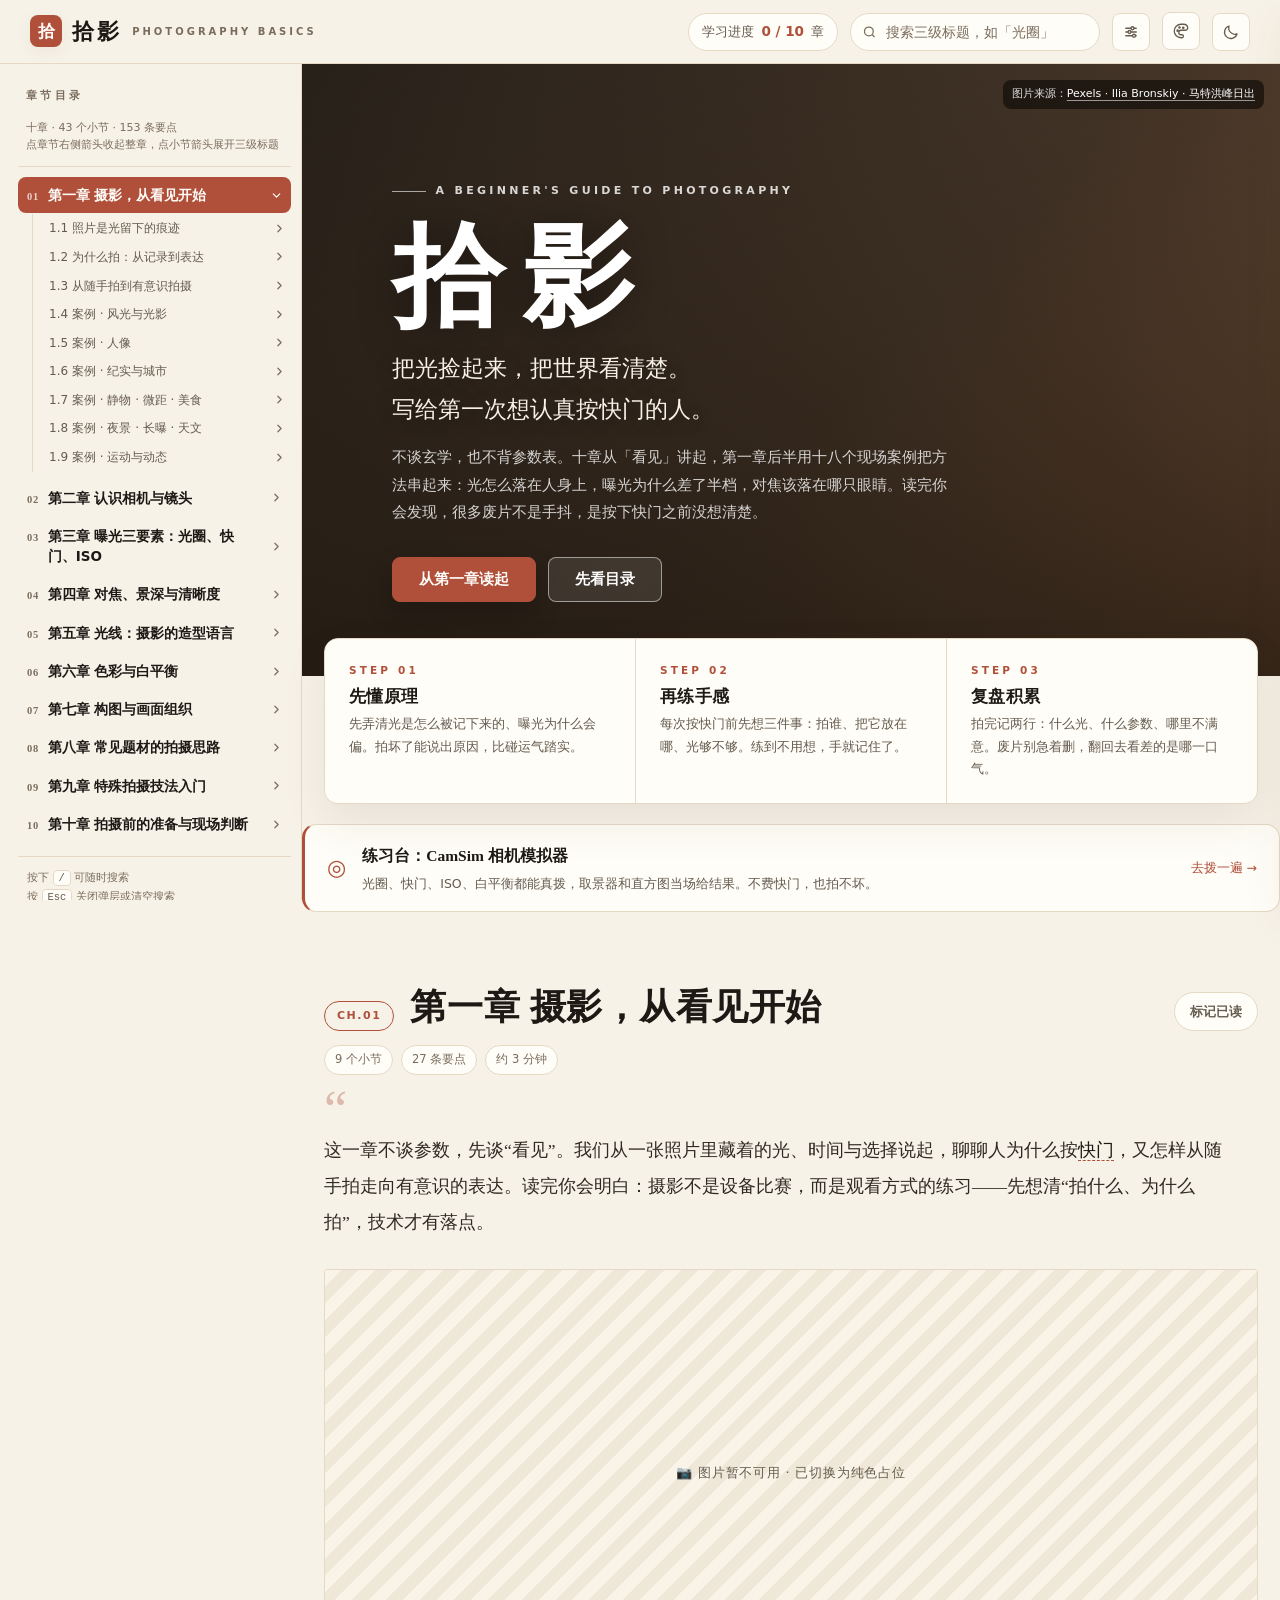
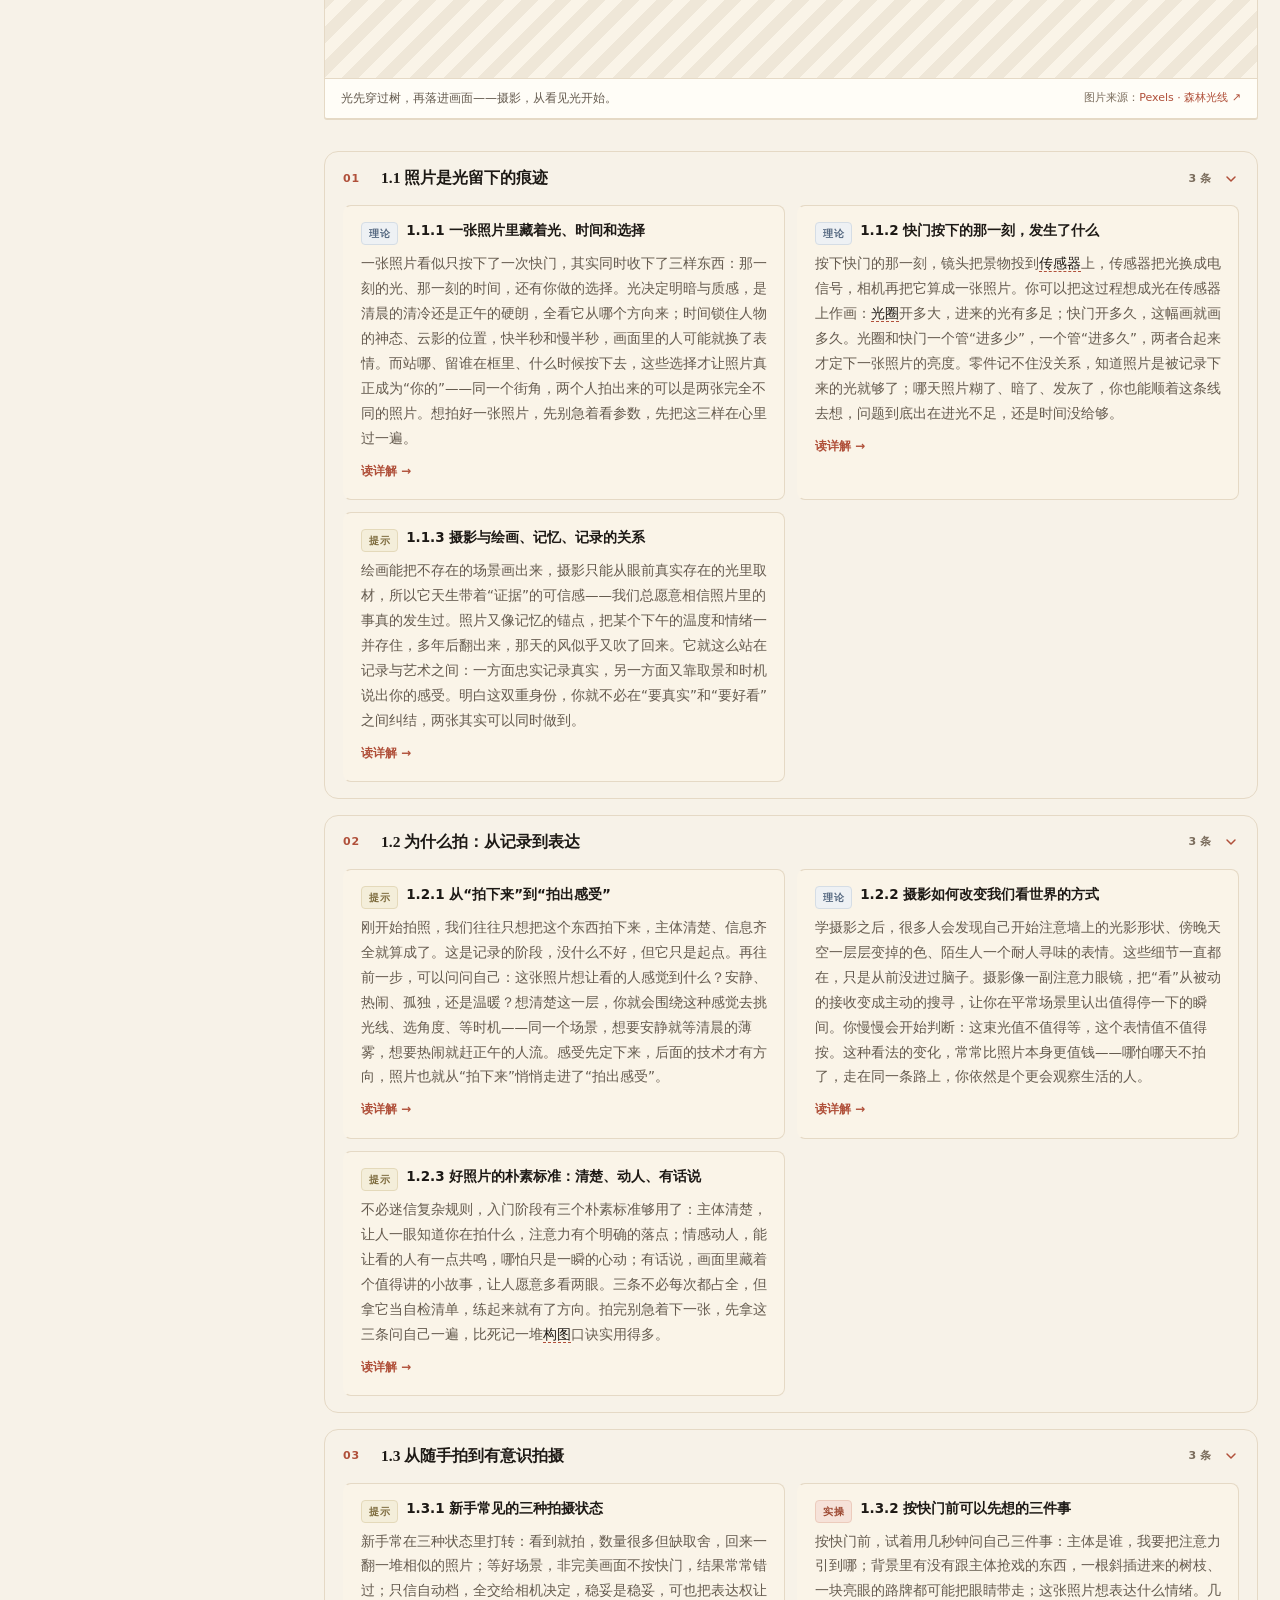
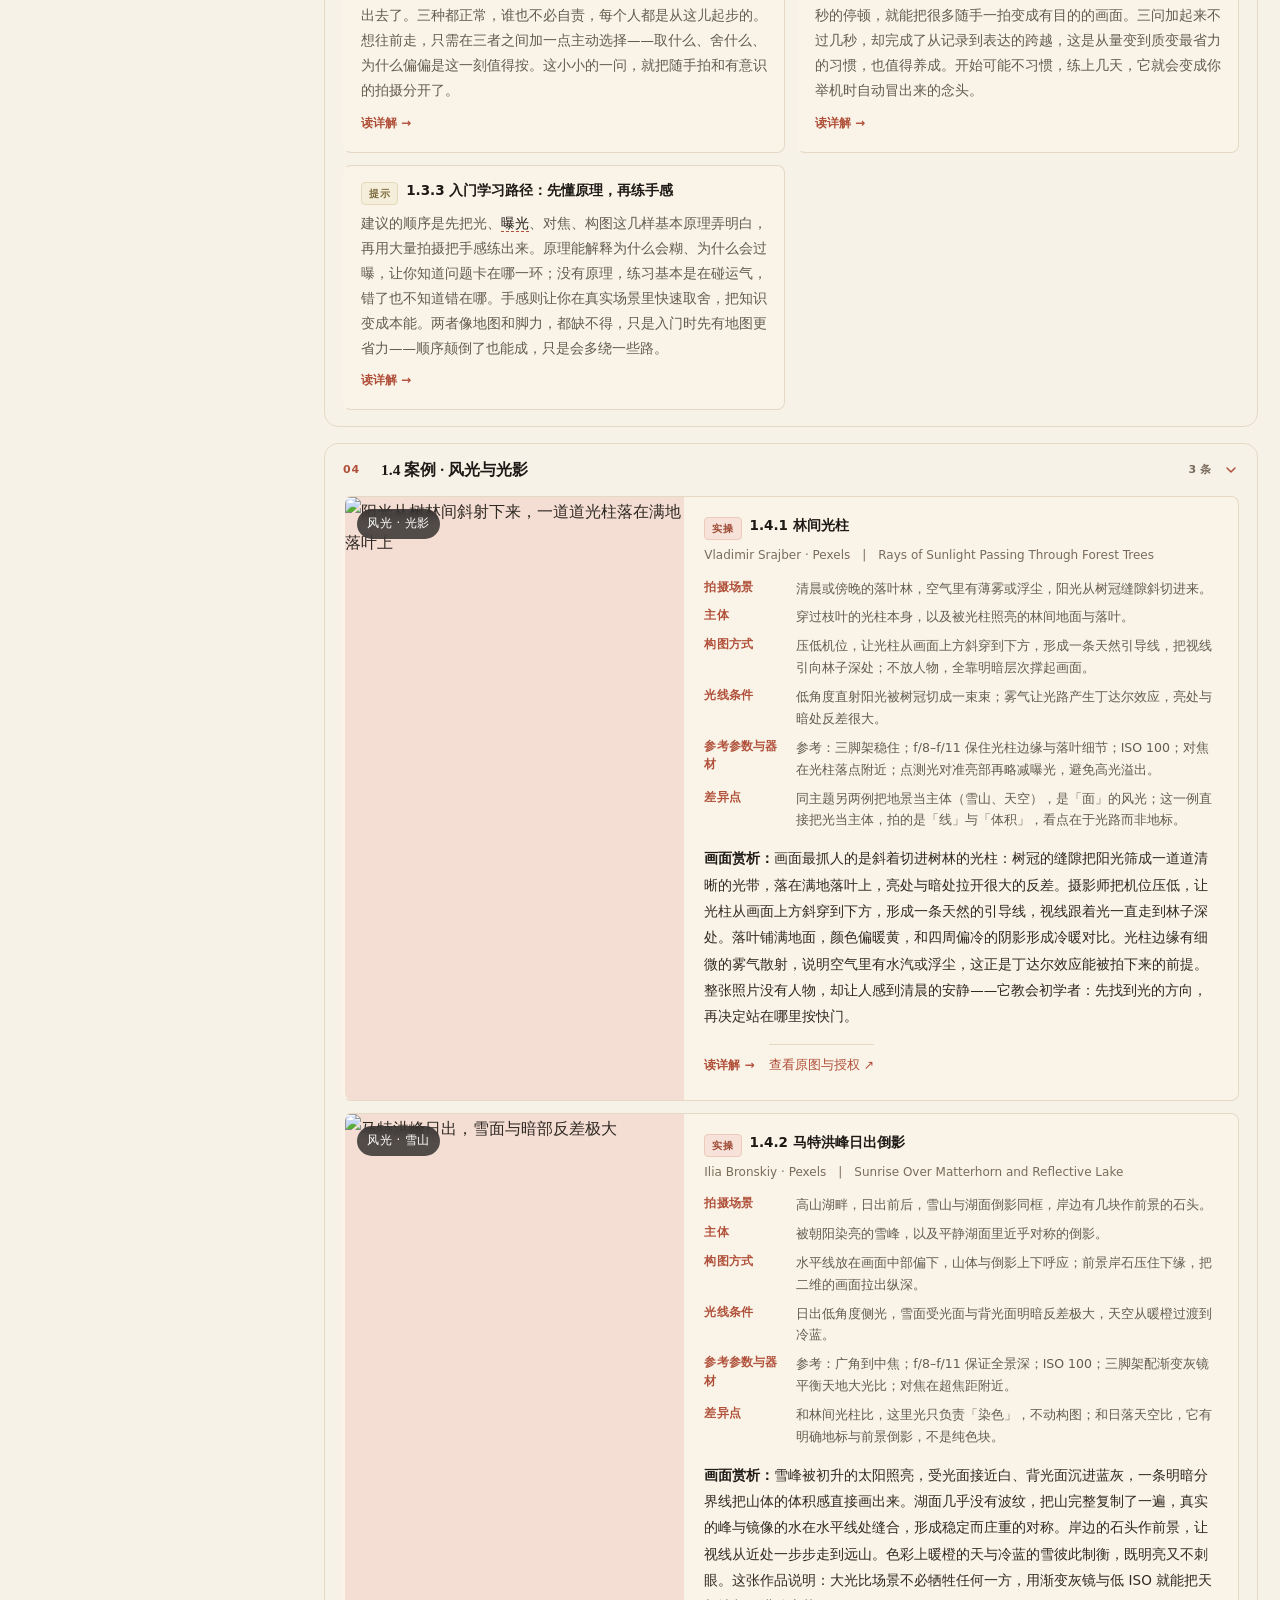
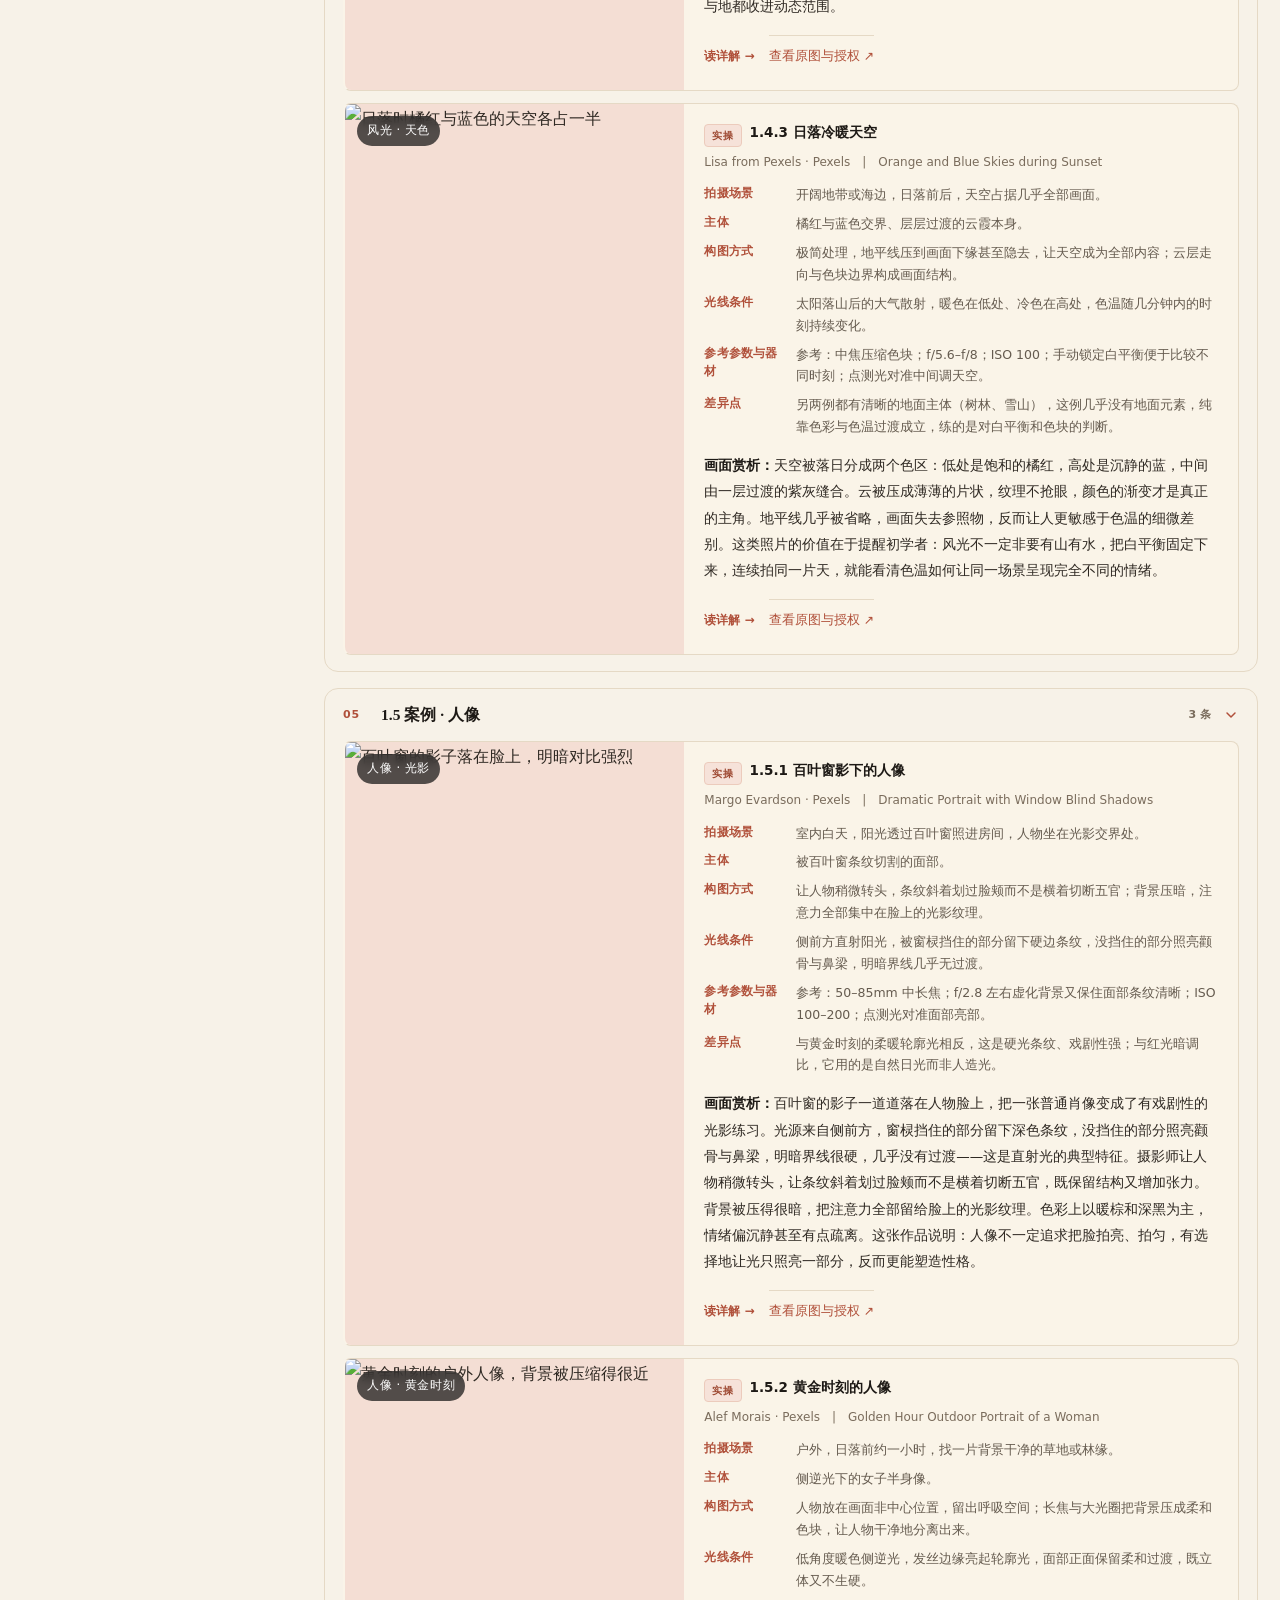
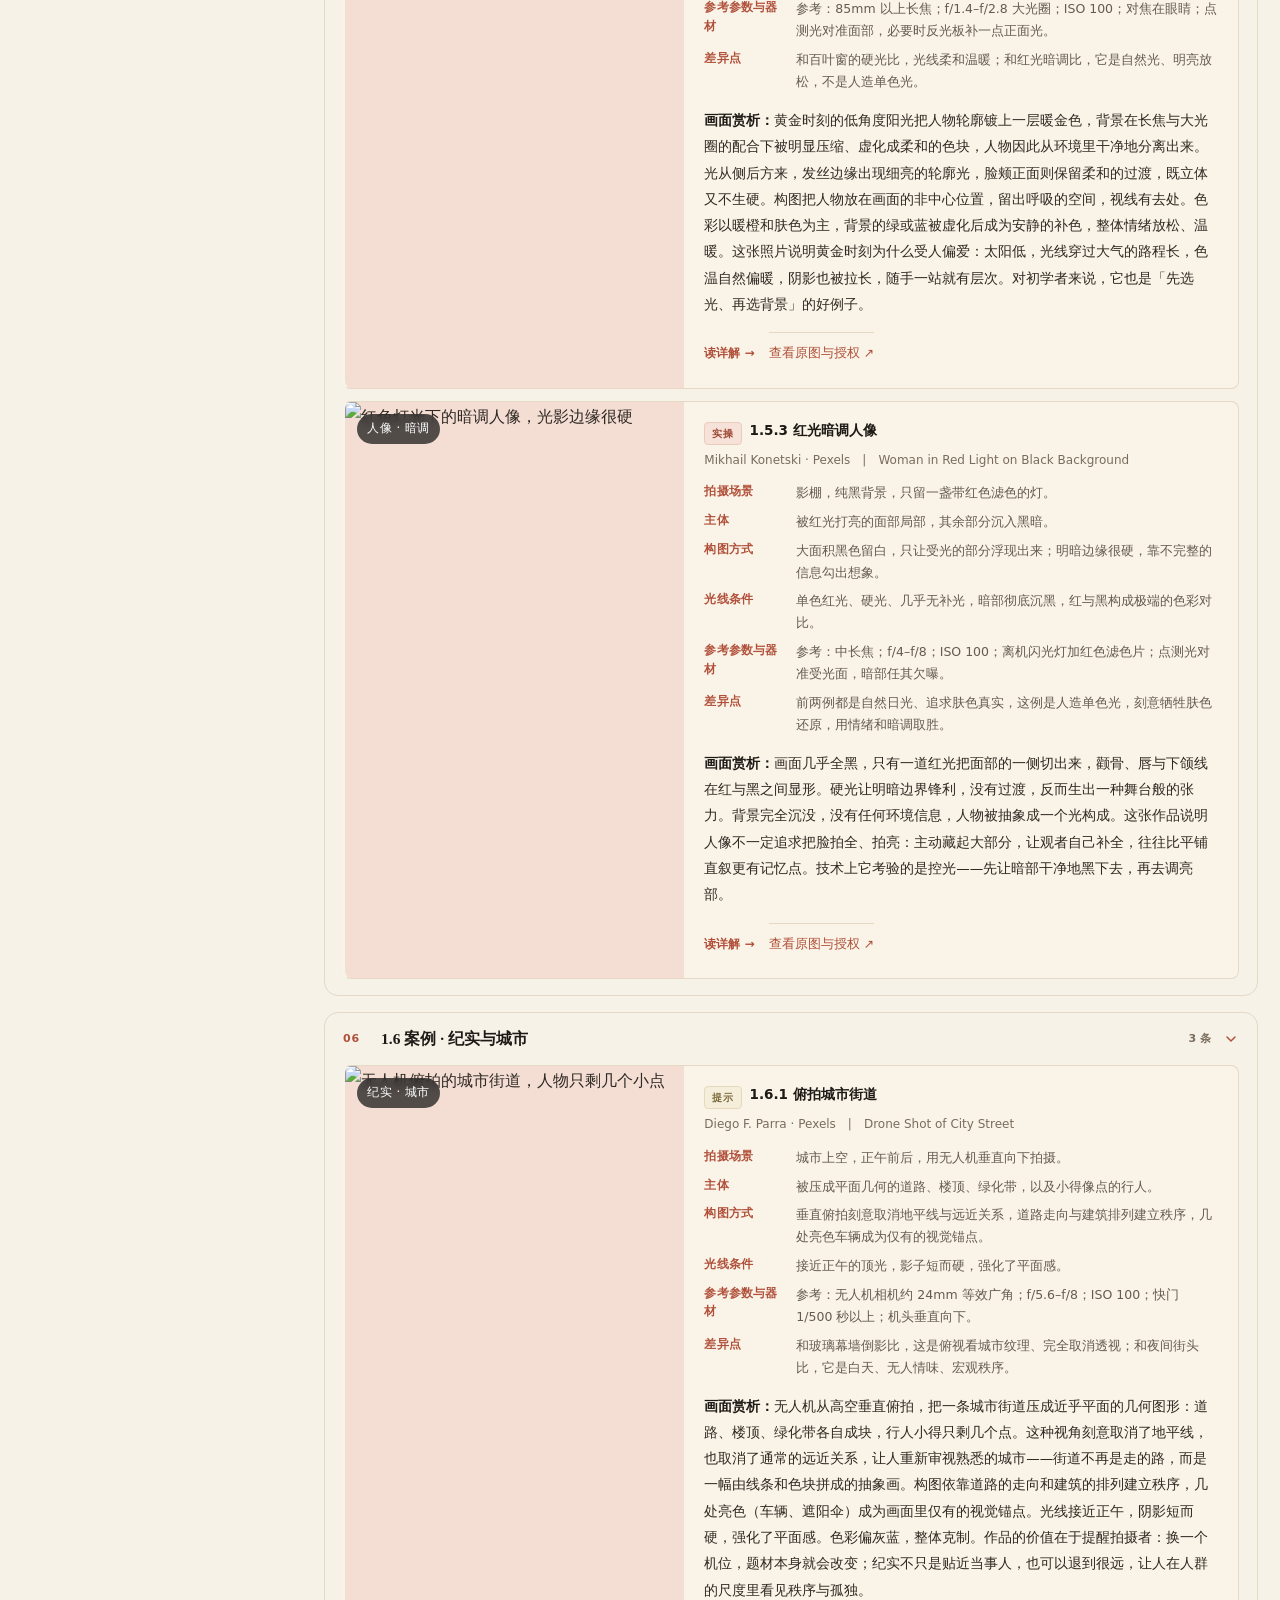
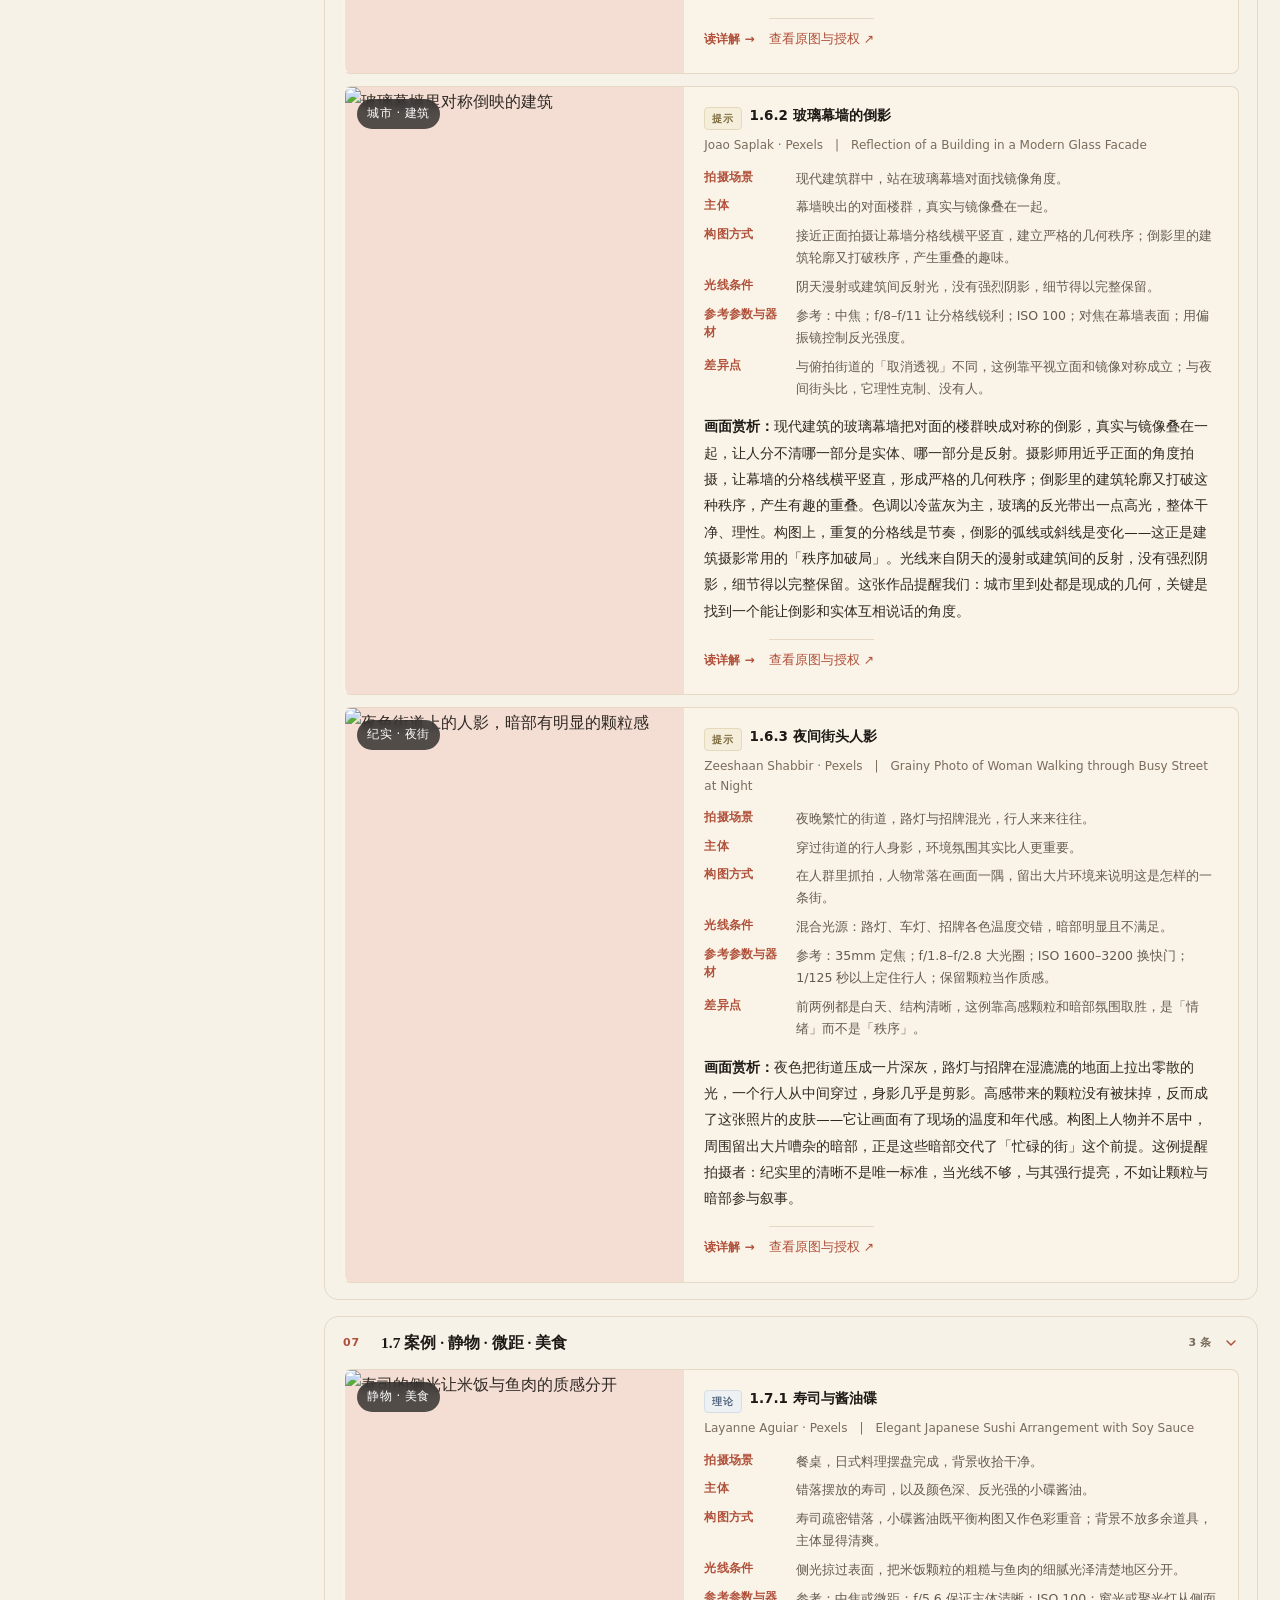
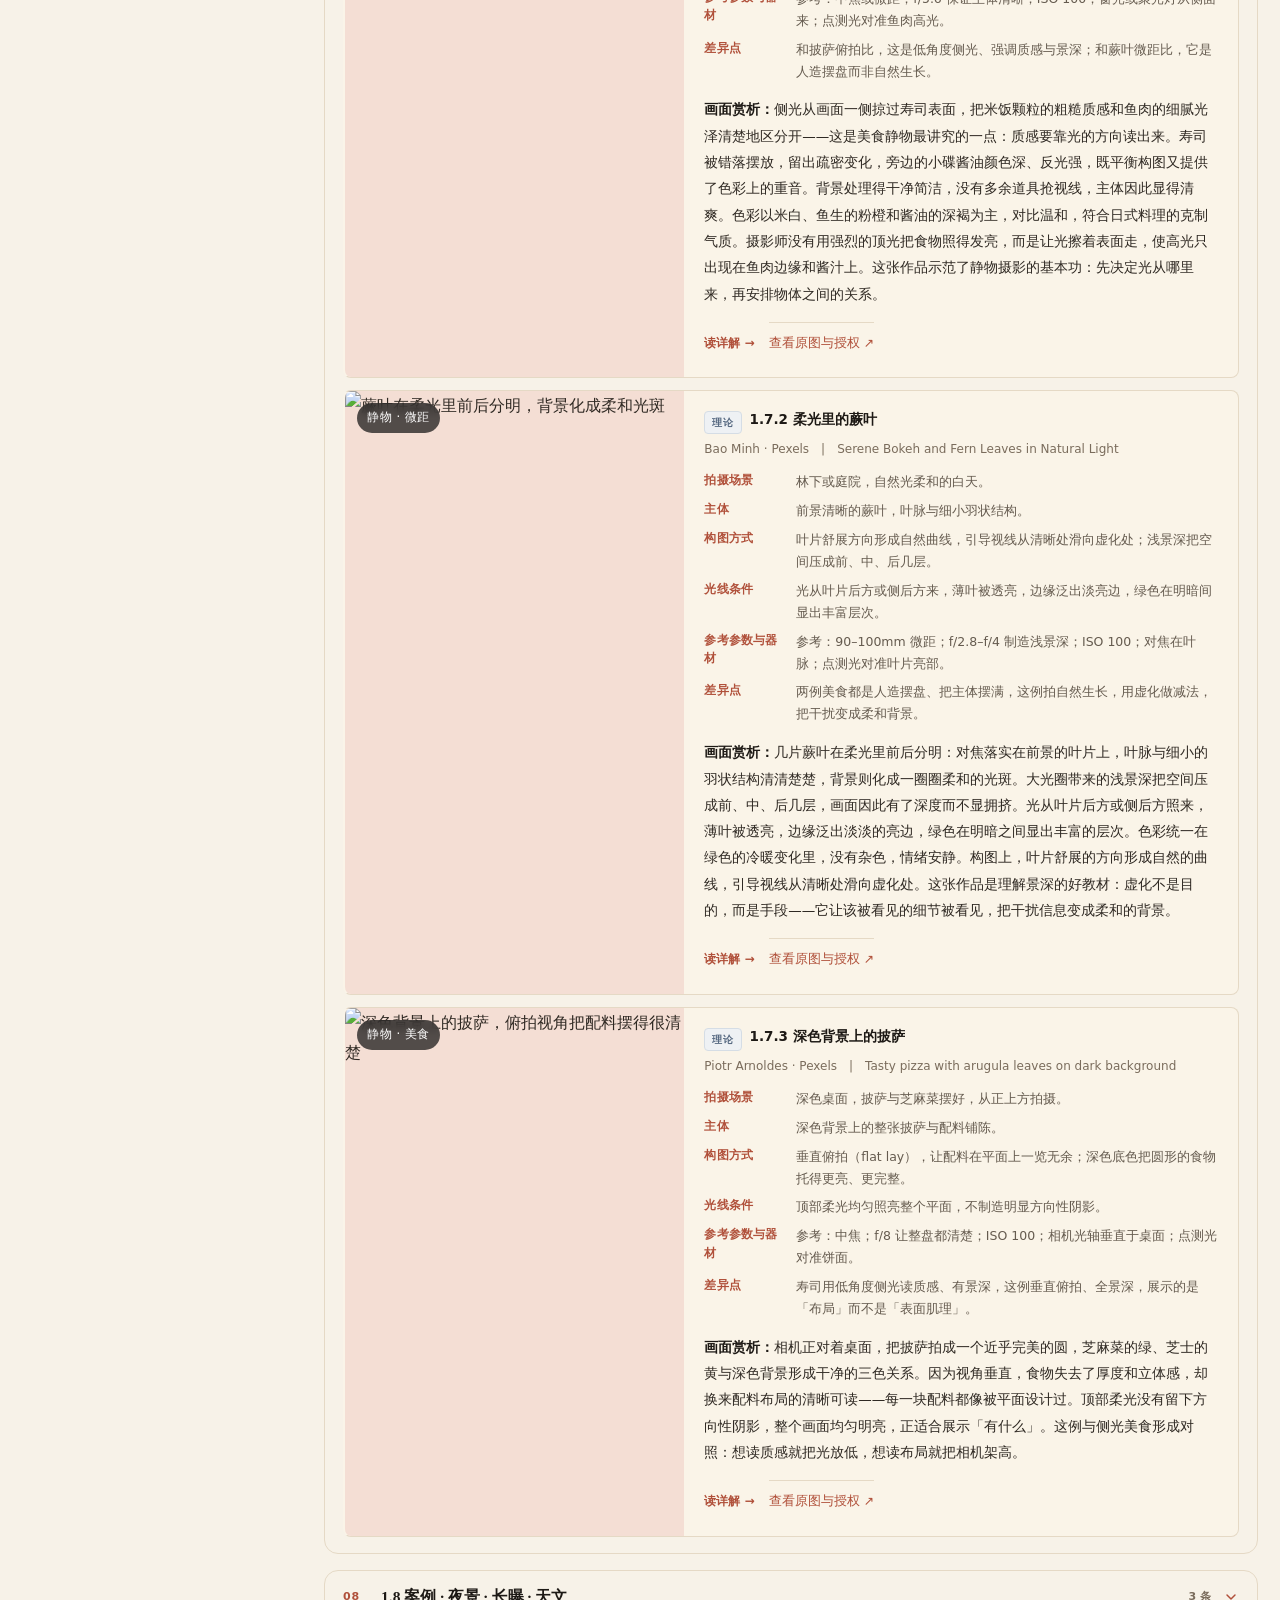
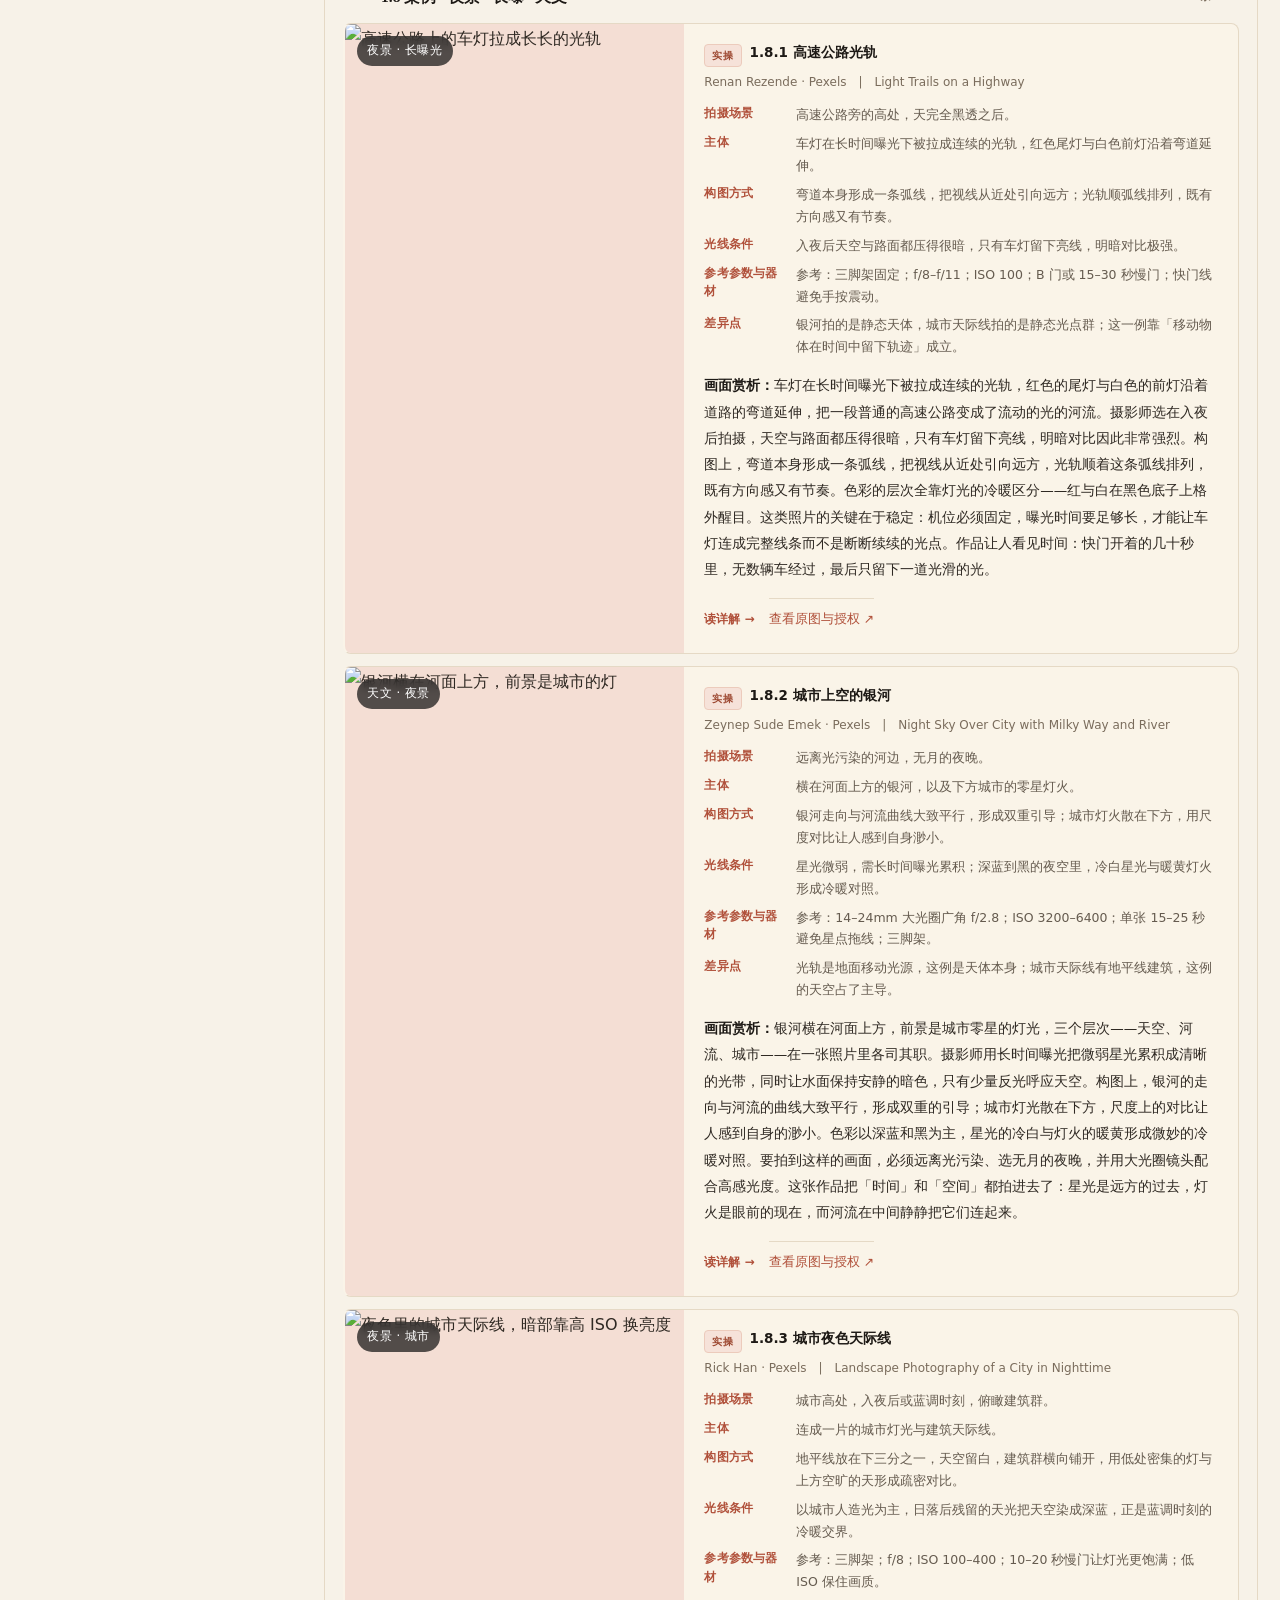
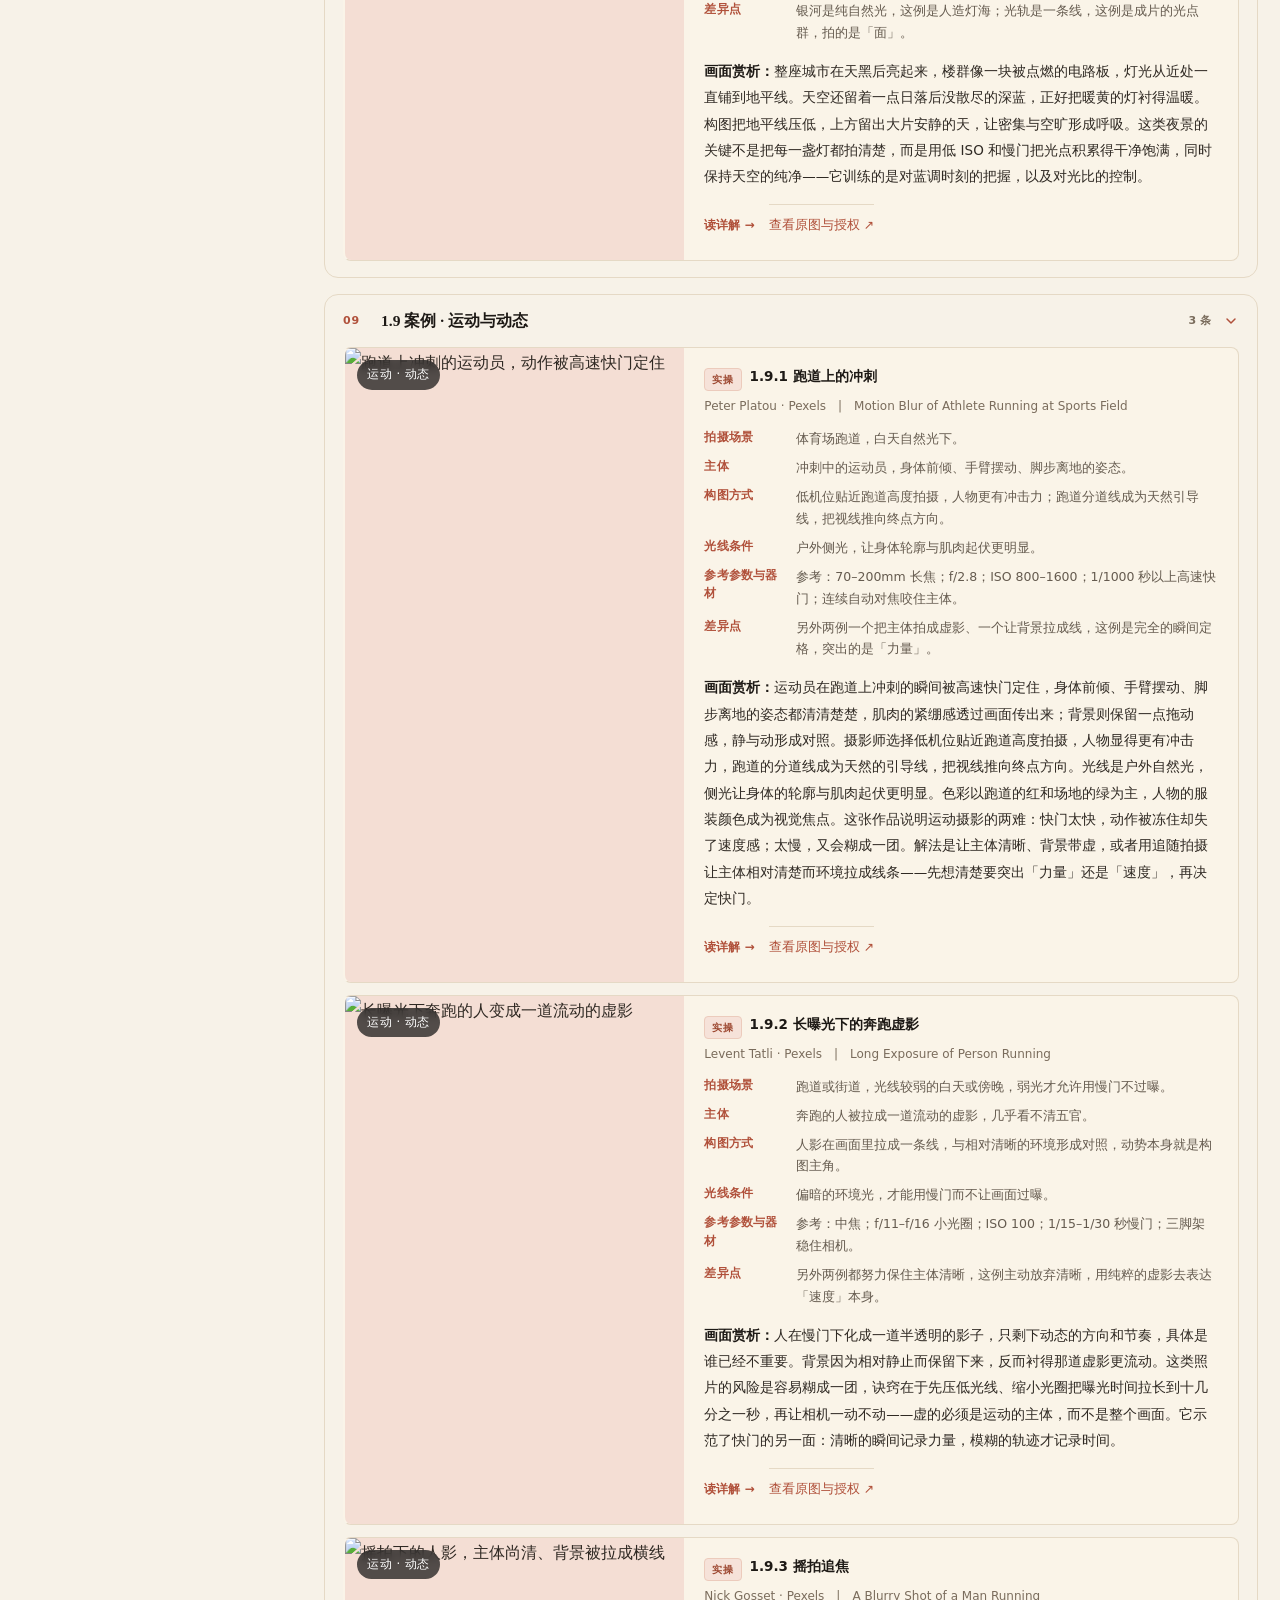
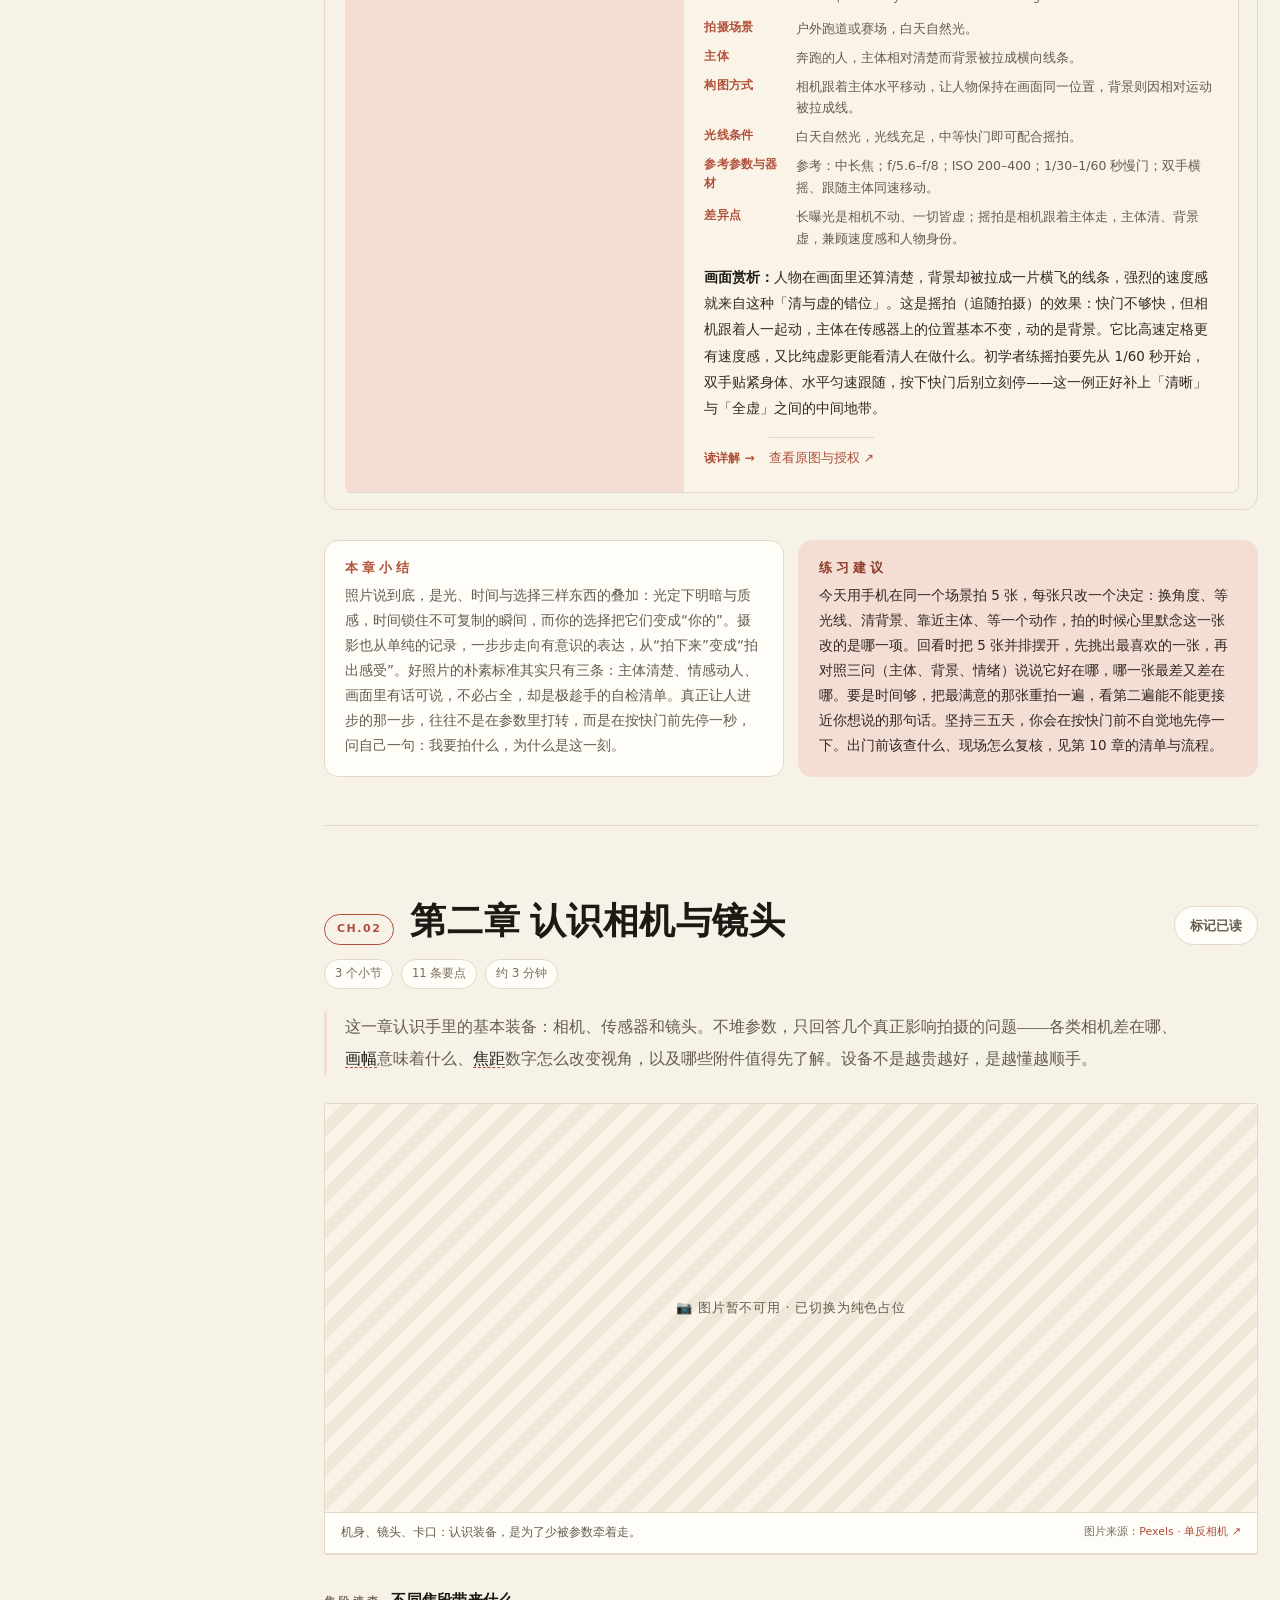
==== commit 4371043a: "style: 案例分享小节二级标题统一加「案例 · 」前缀，与理论小节区分" ====
--- a/index.html
+++ b/index.html
@@ -1291,7 +1291,7 @@
 <div id="lookRoot"></div>
 
 <script>
-var DATA=[{"id":"ch1","title":"第一章 摄影，从看见开始","intro":"这一章不谈参数，先谈“看见”。我们从一张照片里藏着的光、时间与选择说起，聊聊人为什么按快门，又怎样从随手拍走向有意识的表达。读完你会明白：摄影不是设备比赛，而是观看方式的练习——先想清“拍什么、为什么拍”，技术才有落点。","sections":[{"id":"1-1","title":"1.1 照片是光留下的痕迹","items":[{"id":"1-1-1","title":"1.1.1 一张照片里藏着光、时间和选择","text":"一张照片看似只按下了一次快门，其实同时收下了三样东西：那一刻的光、那一刻的时间，还有你做的选择。光决定明暗与质感，是清晨的清冷还是正午的硬朗，全看它从哪个方向来；时间锁住人物的神态、云影的位置，快半秒和慢半秒，画面里的人可能就换了表情。而站哪、留谁在框里、什么时候按下去，这些选择才让照片真正成为“你的”——同一个街角，两个人拍出来的可以是两张完全不同的照片。想拍好一张照片，先别急着看参数，先把这三样在心里过一遍。","tag":"理论"},{"id":"1-1-2","title":"1.1.2 快门按下的那一刻，发生了什么","text":"按下快门的那一刻，镜头把景物投到传感器上，传感器把光换成电信号，相机再把它算成一张照片。你可以把这过程想成光在传感器上作画：光圈开多大，进来的光有多足；快门开多久，这幅画就画多久。光圈和快门一个管“进多少”，一个管“进多久”，两者合起来才定下一张照片的亮度。零件记不住没关系，知道照片是被记录下来的光就够了；哪天照片糊了、暗了、发灰了，你也能顺着这条线去想，问题到底出在进光不足，还是时间没给够。","tag":"理论"},{"id":"1-1-3","title":"1.1.3 摄影与绘画、记忆、记录的关系","text":"绘画能把不存在的场景画出来，摄影只能从眼前真实存在的光里取材，所以它天生带着“证据”的可信感——我们总愿意相信照片里的事真的发生过。照片又像记忆的锚点，把某个下午的温度和情绪一并存住，多年后翻出来，那天的风似乎又吹了回来。它就这么站在记录与艺术之间：一方面忠实记录真实，另一方面又靠取景和时机说出你的感受。明白这双重身份，你就不必在“要真实”和“要好看”之间纠结，两张其实可以同时做到。","tag":"提示"}]},{"id":"1-2","title":"1.2 为什么拍：从记录到表达","items":[{"id":"1-2-1","title":"1.2.1 从“拍下来”到“拍出感受”","text":"刚开始拍照，我们往往只想把这个东西拍下来，主体清楚、信息齐全就算成了。这是记录的阶段，没什么不好，但它只是起点。再往前一步，可以问问自己：这张照片想让看的人感觉到什么？安静、热闹、孤独，还是温暖？想清楚这一层，你就会围绕这种感觉去挑光线、选角度、等时机——同一个场景，想要安静就等清晨的薄雾，想要热闹就赶正午的人流。感受先定下来，后面的技术才有方向，照片也就从“拍下来”悄悄走进了“拍出感受”。","tag":"提示"},{"id":"1-2-2","title":"1.2.2 摄影如何改变我们看世界的方式","text":"学摄影之后，很多人会发现自己开始注意墙上的光影形状、傍晚天空一层层变掉的色、陌生人一个耐人寻味的表情。这些细节一直都在，只是从前没进过脑子。摄影像一副注意力眼镜，把“看”从被动的接收变成主动的搜寻，让你在平常场景里认出值得停一下的瞬间。你慢慢会开始判断：这束光值不值得等，这个表情值不值得按。这种看法的变化，常常比照片本身更值钱——哪怕哪天不拍了，走在同一条路上，你依然是个更会观察生活的人。","tag":"理论"},{"id":"1-2-3","title":"1.2.3 好照片的朴素标准：清楚、动人、有话说","text":"不必迷信复杂规则，入门阶段有三个朴素标准够用了：主体清楚，让人一眼知道你在拍什么，注意力有个明确的落点；情感动人，能让看的人有一点共鸣，哪怕只是一瞬的心动；有话说，画面里藏着个值得讲的小故事，让人愿意多看两眼。三条不必每次都占全，但拿它当自检清单，练起来就有了方向。拍完别急着下一张，先拿这三条问自己一遍，比死记一堆构图口诀实用得多。","tag":"提示"}]},{"id":"1-3","title":"1.3 从随手拍到有意识拍摄","items":[{"id":"1-3-1","title":"1.3.1 新手常见的三种拍摄状态","text":"新手常在三种状态里打转：看到就拍，数量很多但缺取舍，回来一翻一堆相似的照片；等好场景，非完美画面不按快门，结果常常错过；只信自动档，全交给相机决定，稳妥是稳妥，可也把表达权让出去了。三种都正常，谁也不必自责，每个人都是从这儿起步的。想往前走，只需在三者之间加一点主动选择——取什么、舍什么、为什么偏偏是这一刻值得按。这小小的一问，就把随手拍和有意识的拍摄分开了。","tag":"提示"},{"id":"1-3-2","title":"1.3.2 按快门前可以先想的三件事","text":"按快门前，试着用几秒钟问自己三件事：主体是谁，我要把注意力引到哪；背景里有没有跟主体抢戏的东西，一根斜插进来的树枝、一块亮眼的路牌都可能把眼睛带走；这张照片想表达什么情绪。几秒的停顿，就能把很多随手一拍变成有目的的画面。三问加起来不过几秒，却完成了从记录到表达的跨越，这是从量变到质变最省力的习惯，也值得养成。开始可能不习惯，练上几天，它就会变成你举机时自动冒出来的念头。","tag":"实操"},{"id":"1-3-3","title":"1.3.3 入门学习路径：先懂原理，再练手感","text":"建议的顺序是先把光、曝光、对焦、构图这几样基本原理弄明白，再用大量拍摄把手感练出来。原理能解释为什么会糊、为什么会过曝，让你知道问题卡在哪一环；没有原理，练习基本是在碰运气，错了也不知道错在哪。手感则让你在真实场景里快速取舍，把知识变成本能。两者像地图和脚力，都缺不得，只是入门时先有地图更省力——顺序颠倒了也能成，只是会多绕一些路。","tag":"提示"}]},{"id":"1-4","title":"1.4 风光与光影","kind":"card","items":[{"id":"1-4-1","title":"1.4.1 林间光柱","tag":"实操","text":"清晨或傍晚的落叶林，空气里有薄雾或浮尘，阳光从树冠缝隙斜切进来。 压低机位，让光柱从画面上方斜穿到下方，形成一条天然引导线，把视线引向林子深处；不放人物，全靠明暗层次撑起画面。","photoKey":"1-1-1","case":{"id":"1-1-1","title":"林间光柱","en":"Rays of Sunlight Passing Through Forest Trees","author":"Vladimir Srajber","source":"Pexels","genre":"风光 · 光影","page":"https://www.pexels.com/photo/rays-of-sunlight-passing-through-forest-trees-14030654/","analysis":"画面最抓人的是斜着切进树林的光柱：树冠的缝隙把阳光筛成一道道清晰的光带，落在满地落叶上，亮处与暗处拉开很大的反差。摄影师把机位压低，让光柱从画面上方斜穿到下方，形成一条天然的引导线，视线跟着光一直走到林子深处。落叶铺满地面，颜色偏暖黄，和四周偏冷的阴影形成冷暖对比。光柱边缘有细微的雾气散射，说明空气里有水汽或浮尘，这正是丁达尔效应能被拍下来的前提。整张照片没有人物，却让人感到清晨的安静——它教会初学者：先找到光的方向，再决定站在哪里按快门。","scene":"清晨或傍晚的落叶林，空气里有薄雾或浮尘，阳光从树冠缝隙斜切进来。","subject":"穿过枝叶的光柱本身，以及被光柱照亮的林间地面与落叶。","composition":"压低机位，让光柱从画面上方斜穿到下方，形成一条天然引导线，把视线引向林子深处；不放人物，全靠明暗层次撑起画面。","light":"低角度直射阳光被树冠切成一束束；雾气让光路产生丁达尔效应，亮处与暗处反差很大。","settings":"参考：三脚架稳住；f/8–f/11 保住光柱边缘与落叶细节；ISO 100；对焦在光柱落点附近；点测光对准亮部再略减曝光，避免高光溢出。","difference":"同主题另两例把地景当主体（雪山、天空），是「面」的风光；这一例直接把光当主体，拍的是「线」与「体积」，看点在于光路而非地标。"}},{"id":"1-4-2","title":"1.4.2 马特洪峰日出倒影","tag":"实操","text":"高山湖畔，日出前后，雪山与湖面倒影同框，岸边有几块作前景的石头。 水平线放在画面中部偏下，山体与倒影上下呼应；前景岸石压住下缘，把二维的画面拉出纵深。","photoKey":"8-2-5","case":{"id":"8-2-5","title":"马特洪峰日出倒影","en":"Sunrise Over Matterhorn and Reflective Lake","author":"Ilia Bronskiy","source":"Pexels","genre":"风光 · 雪山","page":"https://www.pexels.com/photo/sunrise-over-matterhorn-and-reflective-lake-29734980/","analysis":"雪峰被初升的太阳照亮，受光面接近白、背光面沉进蓝灰，一条明暗分界线把山体的体积感直接画出来。湖面几乎没有波纹，把山完整复制了一遍，真实的峰与镜像的水在水平线处缝合，形成稳定而庄重的对称。岸边的石头作前景，让视线从近处一步步走到远山。色彩上暖橙的天与冷蓝的雪彼此制衡，既明亮又不刺眼。这张作品说明：大光比场景不必牺牲任何一方，用渐变灰镜与低 ISO 就能把天与地都收进动态范围。","scene":"高山湖畔，日出前后，雪山与湖面倒影同框，岸边有几块作前景的石头。","subject":"被朝阳染亮的雪峰，以及平静湖面里近乎对称的倒影。","composition":"水平线放在画面中部偏下，山体与倒影上下呼应；前景岸石压住下缘，把二维的画面拉出纵深。","light":"日出低角度侧光，雪面受光面与背光面明暗反差极大，天空从暖橙过渡到冷蓝。","settings":"参考：广角到中焦；f/8–f/11 保证全景深；ISO 100；三脚架配渐变灰镜平衡天地大光比；对焦在超焦距附近。","difference":"和林间光柱比，这里光只负责「染色」，不动构图；和日落天空比，它有明确地标与前景倒影，不是纯色块。"}},{"id":"1-4-3","title":"1.4.3 日落冷暖天空","tag":"实操","text":"开阔地带或海边，日落前后，天空占据几乎全部画面。 极简处理，地平线压到画面下缘甚至隐去，让天空成为全部内容；云层走向与色块边界构成画面结构。","photoKey":"6-1-1","case":{"id":"6-1-1","title":"日落冷暖天空","en":"Orange and Blue Skies during Sunset","author":"Lisa from Pexels","source":"Pexels","genre":"风光 · 天色","page":"https://www.pexels.com/photo/orange-and-blue-skies-during-sunset-1048283/","analysis":"天空被落日分成两个色区：低处是饱和的橘红，高处是沉静的蓝，中间由一层过渡的紫灰缝合。云被压成薄薄的片状，纹理不抢眼，颜色的渐变才是真正的主角。地平线几乎被省略，画面失去参照物，反而让人更敏感于色温的细微差别。这类照片的价值在于提醒初学者：风光不一定非要有山有水，把白平衡固定下来，连续拍同一片天，就能看清色温如何让同一场景呈现完全不同的情绪。","scene":"开阔地带或海边，日落前后，天空占据几乎全部画面。","subject":"橘红与蓝色交界、层层过渡的云霞本身。","composition":"极简处理，地平线压到画面下缘甚至隐去，让天空成为全部内容；云层走向与色块边界构成画面结构。","light":"太阳落山后的大气散射，暖色在低处、冷色在高处，色温随几分钟内的时刻持续变化。","settings":"参考：中焦压缩色块；f/5.6–f/8；ISO 100；手动锁定白平衡便于比较不同时刻；点测光对准中间调天空。","difference":"另两例都有清晰的地面主体（树林、雪山），这例几乎没有地面元素，纯靠色彩与色温过渡成立，练的是对白平衡和色块的判断。"}}]},{"id":"1-5","title":"1.5 人像","kind":"card","items":[{"id":"1-5-1","title":"1.5.1 百叶窗影下的人像","tag":"实操","text":"室内白天，阳光透过百叶窗照进房间，人物坐在光影交界处。 让人物稍微转头，条纹斜着划过脸颊而不是横着切断五官；背景压暗，注意力全部集中在脸上的光影纹理。","photoKey":"5-1-3","case":{"id":"5-1-3","title":"百叶窗影下的人像","en":"Dramatic Portrait with Window Blind Shadows","author":"Margo Evardson","source":"Pexels","genre":"人像 · 光影","page":"https://www.pexels.com/photo/dramatic-portrait-with-window-blind-shadows-38068291/","analysis":"百叶窗的影子一道道落在人物脸上，把一张普通肖像变成了有戏剧性的光影练习。光源来自侧前方，窗棂挡住的部分留下深色条纹，没挡住的部分照亮颧骨与鼻梁，明暗界线很硬，几乎没有过渡——这是直射光的典型特征。摄影师让人物稍微转头，让条纹斜着划过脸颊而不是横着切断五官，既保留结构又增加张力。背景被压得很暗，把注意力全部留给脸上的光影纹理。色彩上以暖棕和深黑为主，情绪偏沉静甚至有点疏离。这张作品说明：人像不一定追求把脸拍亮、拍匀，有选择地让光只照亮一部分，反而更能塑造性格。","scene":"室内白天，阳光透过百叶窗照进房间，人物坐在光影交界处。","subject":"被百叶窗条纹切割的面部。","composition":"让人物稍微转头，条纹斜着划过脸颊而不是横着切断五官；背景压暗，注意力全部集中在脸上的光影纹理。","light":"侧前方直射阳光，被窗棂挡住的部分留下硬边条纹，没挡住的部分照亮颧骨与鼻梁，明暗界线几乎无过渡。","settings":"参考：50–85mm 中长焦；f/2.8 左右虚化背景又保住面部条纹清晰；ISO 100–200；点测光对准面部亮部。","difference":"与黄金时刻的柔暖轮廓光相反，这是硬光条纹、戏剧性强；与红光暗调比，它用的是自然日光而非人造光。"}},{"id":"1-5-2","title":"1.5.2 黄金时刻的人像","tag":"实操","text":"户外，日落前约一小时，找一片背景干净的草地或林缘。 人物放在画面非中心位置，留出呼吸空间；长焦与大光圈把背景压成柔和色块，让人物干净地分离出来。","photoKey":"8-1-1","case":{"id":"8-1-1","title":"黄金时刻的人像","en":"Golden Hour Outdoor Portrait of a Woman","author":"Alef Morais","source":"Pexels","genre":"人像 · 黄金时刻","page":"https://www.pexels.com/photo/golden-hour-outdoor-portrait-of-a-woman-36116894/","analysis":"黄金时刻的低角度阳光把人物轮廓镀上一层暖金色，背景在长焦与大光圈的配合下被明显压缩、虚化成柔和的色块，人物因此从环境里干净地分离出来。光从侧后方来，发丝边缘出现细亮的轮廓光，脸颊正面则保留柔和的过渡，既立体又不生硬。构图把人物放在画面的非中心位置，留出呼吸的空间，视线有去处。色彩以暖橙和肤色为主，背景的绿或蓝被虚化后成为安静的补色，整体情绪放松、温暖。这张照片说明黄金时刻为什么受人偏爱：太阳低，光线穿过大气的路程长，色温自然偏暖，阴影也被拉长，随手一站就有层次。对初学者来说，它也是「先选光、再选背景」的好例子。","scene":"户外，日落前约一小时，找一片背景干净的草地或林缘。","subject":"侧逆光下的女子半身像。","composition":"人物放在画面非中心位置，留出呼吸空间；长焦与大光圈把背景压成柔和色块，让人物干净地分离出来。","light":"低角度暖色侧逆光，发丝边缘亮起轮廓光，面部正面保留柔和过渡，既立体又不生硬。","settings":"参考：85mm 以上长焦；f/1.4–f/2.8 大光圈；ISO 100；对焦在眼睛；点测光对准面部，必要时反光板补一点正面光。","difference":"和百叶窗的硬光比，光线柔和温暖；和红光暗调比，它是自然光、明亮放松，不是人造单色光。"}},{"id":"1-5-3","title":"1.5.3 红光暗调人像","tag":"实操","text":"影棚，纯黑背景，只留一盏带红色滤色的灯。 大面积黑色留白，只让受光的部分浮现出来；明暗边缘很硬，靠不完整的信息勾出想象。","photoKey":"9-4-3","case":{"id":"9-4-3","title":"红光暗调人像","en":"Woman in Red Light on Black Background","author":"Mikhail Konetski","source":"Pexels","genre":"人像 · 暗调","page":"https://www.pexels.com/photo/woman-in-red-light-on-black-background-10864088/","analysis":"画面几乎全黑，只有一道红光把面部的一侧切出来，颧骨、唇与下颌线在红与黑之间显形。硬光让明暗边界锋利，没有过渡，反而生出一种舞台般的张力。背景完全沉没，没有任何环境信息，人物被抽象成一个光构成。这张作品说明人像不一定追求把脸拍全、拍亮：主动藏起大部分，让观者自己补全，往往比平铺直叙更有记忆点。技术上它考验的是控光——先让暗部干净地黑下去，再去调亮部。","scene":"影棚，纯黑背景，只留一盏带红色滤色的灯。","subject":"被红光打亮的面部局部，其余部分沉入黑暗。","composition":"大面积黑色留白，只让受光的部分浮现出来；明暗边缘很硬，靠不完整的信息勾出想象。","light":"单色红光、硬光、几乎无补光，暗部彻底沉黑，红与黑构成极端的色彩对比。","settings":"参考：中长焦；f/4–f/8；ISO 100；离机闪光灯加红色滤色片；点测光对准受光面，暗部任其欠曝。","difference":"前两例都是自然日光、追求肤色真实，这例是人造单色光，刻意牺牲肤色还原，用情绪和暗调取胜。"}}]},{"id":"1-6","title":"1.6 纪实与城市","kind":"card","items":[{"id":"1-6-1","title":"1.6.1 俯拍城市街道","tag":"提示","text":"城市上空，正午前后，用无人机垂直向下拍摄。 垂直俯拍刻意取消地平线与远近关系，道路走向与建筑排列建立秩序，几处亮色车辆成为仅有的视觉锚点。","photoKey":"7-2-1","case":{"id":"7-2-1","title":"俯拍城市街道","en":"Drone Shot of City Street","author":"Diego F. Parra","source":"Pexels","genre":"纪实 · 城市","page":"https://www.pexels.com/photo/drone-shot-of-city-street-15131355/","analysis":"无人机从高空垂直俯拍，把一条城市街道压成近乎平面的几何图形：道路、楼顶、绿化带各自成块，行人小得只剩几个点。这种视角刻意取消了地平线，也取消了通常的远近关系，让人重新审视熟悉的城市——街道不再是走的路，而是一幅由线条和色块拼成的抽象画。构图依靠道路的走向和建筑的排列建立秩序，几处亮色（车辆、遮阳伞）成为画面里仅有的视觉锚点。光线接近正午，阴影短而硬，强化了平面感。色彩偏灰蓝，整体克制。作品的价值在于提醒拍摄者：换一个机位，题材本身就会改变；纪实不只是贴近当事人，也可以退到很远，让人在人群的尺度里看见秩序与孤独。","scene":"城市上空，正午前后，用无人机垂直向下拍摄。","subject":"被压成平面几何的道路、楼顶、绿化带，以及小得像点的行人。","composition":"垂直俯拍刻意取消地平线与远近关系，道路走向与建筑排列建立秩序，几处亮色车辆成为仅有的视觉锚点。","light":"接近正午的顶光，影子短而硬，强化了平面感。","settings":"参考：无人机相机约 24mm 等效广角；f/5.6–f/8；ISO 100；快门 1/500 秒以上；机头垂直向下。","difference":"和玻璃幕墙倒影比，这是俯视看城市纹理、完全取消透视；和夜间街头比，它是白天、无人情味、宏观秩序。"}},{"id":"1-6-2","title":"1.6.2 玻璃幕墙的倒影","tag":"提示","text":"现代建筑群中，站在玻璃幕墙对面找镜像角度。 接近正面拍摄让幕墙分格线横平竖直，建立严格的几何秩序；倒影里的建筑轮廓又打破秩序，产生重叠的趣味。","photoKey":"7-3-2","case":{"id":"7-3-2","title":"玻璃幕墙的倒影","en":"Reflection of a Building in a Modern Glass Facade","author":"Joao Saplak","source":"Pexels","genre":"城市 · 建筑","page":"https://www.pexels.com/photo/reflection-of-a-building-in-a-modern-glass-facade-19376404/","analysis":"现代建筑的玻璃幕墙把对面的楼群映成对称的倒影，真实与镜像叠在一起，让人分不清哪一部分是实体、哪一部分是反射。摄影师用近乎正面的角度拍摄，让幕墙的分格线横平竖直，形成严格的几何秩序；倒影里的建筑轮廓又打破这种秩序，产生有趣的重叠。色调以冷蓝灰为主，玻璃的反光带出一点高光，整体干净、理性。构图上，重复的分格线是节奏，倒影的弧线或斜线是变化——这正是建筑摄影常用的「秩序加破局」。光线来自阴天的漫射或建筑间的反射，没有强烈阴影，细节得以完整保留。这张作品提醒我们：城市里到处都是现成的几何，关键是找到一个能让倒影和实体互相说话的角度。","scene":"现代建筑群中，站在玻璃幕墙对面找镜像角度。","subject":"幕墙映出的对面楼群，真实与镜像叠在一起。","composition":"接近正面拍摄让幕墙分格线横平竖直，建立严格的几何秩序；倒影里的建筑轮廓又打破秩序，产生重叠的趣味。","light":"阴天漫射或建筑间反射光，没有强烈阴影，细节得以完整保留。","settings":"参考：中焦；f/8–f/11 让分格线锐利；ISO 100；对焦在幕墙表面；用偏振镜控制反光强度。","difference":"与俯拍街道的「取消透视」不同，这例靠平视立面和镜像对称成立；与夜间街头比，它理性克制、没有人。"}},{"id":"1-6-3","title":"1.6.3 夜间街头人影","tag":"提示","text":"夜晚繁忙的街道，路灯与招牌混光，行人来来往往。 在人群里抓拍，人物常落在画面一隅，留出大片环境来说明这是怎样的一条街。","photoKey":"3-3-1","case":{"id":"3-3-1","title":"夜间街头人影","en":"Grainy Photo of Woman Walking through Busy Street at Night","author":"Zeeshaan Shabbir","source":"Pexels","genre":"纪实 · 夜街","page":"https://www.pexels.com/photo/grainy-photo-of-woman-walking-through-busy-street-at-night-14458031/","analysis":"夜色把街道压成一片深灰，路灯与招牌在湿漉漉的地面上拉出零散的光，一个行人从中间穿过，身影几乎是剪影。高感带来的颗粒没有被抹掉，反而成了这张照片的皮肤——它让画面有了现场的温度和年代感。构图上人物并不居中，周围留出大片嘈杂的暗部，正是这些暗部交代了「忙碌的街」这个前提。这例提醒拍摄者：纪实里的清晰不是唯一标准，当光线不够，与其强行提亮，不如让颗粒与暗部参与叙事。","scene":"夜晚繁忙的街道，路灯与招牌混光，行人来来往往。","subject":"穿过街道的行人身影，环境氛围其实比人更重要。","composition":"在人群里抓拍，人物常落在画面一隅，留出大片环境来说明这是怎样的一条街。","light":"混合光源：路灯、车灯、招牌各色温度交错，暗部明显且不满足。","settings":"参考：35mm 定焦；f/1.8–f/2.8 大光圈；ISO 1600–3200 换快门；1/125 秒以上定住行人；保留颗粒当作质感。","difference":"前两例都是白天、结构清晰，这例靠高感颗粒和暗部氛围取胜，是「情绪」而不是「秩序」。"}}]},{"id":"1-7","title":"1.7 静物 · 微距 · 美食","kind":"card","items":[{"id":"1-7-1","title":"1.7.1 寿司与酱油碟","tag":"理论","text":"餐桌，日式料理摆盘完成，背景收拾干净。 寿司疏密错落，小碟酱油既平衡构图又作色彩重音；背景不放多余道具，主体显得清爽。","photoKey":"8-4-2","case":{"id":"8-4-2","title":"寿司与酱油碟","en":"Elegant Japanese Sushi Arrangement with Soy Sauce","author":"Layanne Aguiar","source":"Pexels","genre":"静物 · 美食","page":"https://www.pexels.com/photo/elegant-japanese-sushi-arrangement-with-soy-sauce-31302045/","analysis":"侧光从画面一侧掠过寿司表面，把米饭颗粒的粗糙质感和鱼肉的细腻光泽清楚地区分开——这是美食静物最讲究的一点：质感要靠光的方向读出来。寿司被错落摆放，留出疏密变化，旁边的小碟酱油颜色深、反光强，既平衡构图又提供了色彩上的重音。背景处理得干净简洁，没有多余道具抢视线，主体因此显得清爽。色彩以米白、鱼生的粉橙和酱油的深褐为主，对比温和，符合日式料理的克制气质。摄影师没有用强烈的顶光把食物照得发亮，而是让光擦着表面走，使高光只出现在鱼肉边缘和酱汁上。这张作品示范了静物摄影的基本功：先决定光从哪里来，再安排物体之间的关系。","scene":"餐桌，日式料理摆盘完成，背景收拾干净。","subject":"错落摆放的寿司，以及颜色深、反光强的小碟酱油。","composition":"寿司疏密错落，小碟酱油既平衡构图又作色彩重音；背景不放多余道具，主体显得清爽。","light":"侧光掠过表面，把米饭颗粒的粗糙与鱼肉的细腻光泽清楚地区分开。","settings":"参考：中焦或微距；f/5.6 保证主体清晰；ISO 100；窗光或聚光灯从侧面来；点测光对准鱼肉高光。","difference":"和披萨俯拍比，这是低角度侧光、强调质感与景深；和蕨叶微距比，它是人造摆盘而非自然生长。"}},{"id":"1-7-2","title":"1.7.2 柔光里的蕨叶","tag":"理论","text":"林下或庭院，自然光柔和的白天。 叶片舒展方向形成自然曲线，引导视线从清晰处滑向虚化处；浅景深把空间压成前、中、后几层。","photoKey":"4-2-2","case":{"id":"4-2-2","title":"柔光里的蕨叶","en":"Serene Bokeh and Fern Leaves in Natural Light","author":"Bao Minh","source":"Pexels","genre":"静物 · 微距","page":"https://www.pexels.com/photo/serene-bokeh-and-fern-leaves-in-natural-light-40302938/","analysis":"几片蕨叶在柔光里前后分明：对焦落实在前景的叶片上，叶脉与细小的羽状结构清清楚楚，背景则化成一圈圈柔和的光斑。大光圈带来的浅景深把空间压成前、中、后几层，画面因此有了深度而不显拥挤。光从叶片后方或侧后方照来，薄叶被透亮，边缘泛出淡淡的亮边，绿色在明暗之间显出丰富的层次。色彩统一在绿色的冷暖变化里，没有杂色，情绪安静。构图上，叶片舒展的方向形成自然的曲线，引导视线从清晰处滑向虚化处。这张作品是理解景深的好教材：虚化不是目的，而是手段——它让该被看见的细节被看见，把干扰信息变成柔和的背景。","scene":"林下或庭院，自然光柔和的白天。","subject":"前景清晰的蕨叶，叶脉与细小羽状结构。","composition":"叶片舒展方向形成自然曲线，引导视线从清晰处滑向虚化处；浅景深把空间压成前、中、后几层。","light":"光从叶片后方或侧后方来，薄叶被透亮，边缘泛出淡亮边，绿色在明暗间显出丰富层次。","settings":"参考：90–100mm 微距；f/2.8–f/4 制造浅景深；ISO 100；对焦在叶脉；点测光对准叶片亮部。","difference":"两例美食都是人造摆盘、把主体摆满，这例拍自然生长，用虚化做减法，把干扰变成柔和背景。"}},{"id":"1-7-3","title":"1.7.3 深色背景上的披萨","tag":"理论","text":"深色桌面，披萨与芝麻菜摆好，从正上方拍摄。 垂直俯拍（flat lay），让配料在平面上一览无余；深色底色把圆形的食物托得更亮、更完整。","photoKey":"8-4-1","case":{"id":"8-4-1","title":"深色背景上的披萨","en":"Tasty pizza with arugula leaves on dark background","author":"Piotr Arnoldes","source":"Pexels","genre":"静物 · 美食","page":"https://www.pexels.com/photo/tasty-pizza-with-arugula-leaves-on-dark-background-6493571/","analysis":"相机正对着桌面，把披萨拍成一个近乎完美的圆，芝麻菜的绿、芝士的黄与深色背景形成干净的三色关系。因为视角垂直，食物失去了厚度和立体感，却换来配料布局的清晰可读——每一块配料都像被平面设计过。顶部柔光没有留下方向性阴影，整个画面均匀明亮，正适合展示「有什么」。这例与侧光美食形成对照：想读质感就把光放低，想读布局就把相机架高。","scene":"深色桌面，披萨与芝麻菜摆好，从正上方拍摄。","subject":"深色背景上的整张披萨与配料铺陈。","composition":"垂直俯拍（flat lay），让配料在平面上一览无余；深色底色把圆形的食物托得更亮、更完整。","light":"顶部柔光均匀照亮整个平面，不制造明显方向性阴影。","settings":"参考：中焦；f/8 让整盘都清楚；ISO 100；相机光轴垂直于桌面；点测光对准饼面。","difference":"寿司用低角度侧光读质感、有景深，这例垂直俯拍、全景深，展示的是「布局」而不是「表面肌理」。"}}]},{"id":"1-8","title":"1.8 夜景 · 长曝 · 天文","kind":"card","items":[{"id":"1-8-1","title":"1.8.1 高速公路光轨","tag":"实操","text":"高速公路旁的高处，天完全黑透之后。 弯道本身形成一条弧线，把视线从近处引向远方；光轨顺弧线排列，既有方向感又有节奏。","photoKey":"9-1-1","case":{"id":"9-1-1","title":"高速公路光轨","en":"Light Trails on a Highway","author":"Renan Rezende","source":"Pexels","genre":"夜景 · 长曝光","page":"https://www.pexels.com/photo/light-trails-on-a-highway-12110342/","analysis":"车灯在长时间曝光下被拉成连续的光轨，红色的尾灯与白色的前灯沿着道路的弯道延伸，把一段普通的高速公路变成了流动的光的河流。摄影师选在入夜后拍摄，天空与路面都压得很暗，只有车灯留下亮线，明暗对比因此非常强烈。构图上，弯道本身形成一条弧线，把视线从近处引向远方，光轨顺着这条弧线排列，既有方向感又有节奏。色彩的层次全靠灯光的冷暖区分——红与白在黑色底子上格外醒目。这类照片的关键在于稳定：机位必须固定，曝光时间要足够长，才能让车灯连成完整线条而不是断断续续的光点。作品让人看见时间：快门开着的几十秒里，无数辆车经过，最后只留下一道光滑的光。","scene":"高速公路旁的高处，天完全黑透之后。","subject":"车灯在长时间曝光下被拉成连续的光轨，红色尾灯与白色前灯沿着弯道延伸。","composition":"弯道本身形成一条弧线，把视线从近处引向远方；光轨顺弧线排列，既有方向感又有节奏。","light":"入夜后天空与路面都压得很暗，只有车灯留下亮线，明暗对比极强。","settings":"参考：三脚架固定；f/8–f/11；ISO 100；B 门或 15–30 秒慢门；快门线避免手按震动。","difference":"银河拍的是静态天体，城市天际线拍的是静态光点群；这一例靠「移动物体在时间中留下轨迹」成立。"}},{"id":"1-8-2","title":"1.8.2 城市上空的银河","tag":"实操","text":"远离光污染的河边，无月的夜晚。 银河走向与河流曲线大致平行，形成双重引导；城市灯火散在下方，用尺度对比让人感到自身渺小。","photoKey":"8-5-4","case":{"id":"8-5-4","title":"城市上空的银河","en":"Night Sky Over City with Milky Way and River","author":"Zeynep Sude Emek","source":"Pexels","genre":"天文 · 夜景","page":"https://www.pexels.com/photo/night-sky-over-city-with-milky-way-and-river-39072409/","analysis":"银河横在河面上方，前景是城市零星的灯光，三个层次——天空、河流、城市——在一张照片里各司其职。摄影师用长时间曝光把微弱星光累积成清晰的光带，同时让水面保持安静的暗色，只有少量反光呼应天空。构图上，银河的走向与河流的曲线大致平行，形成双重的引导；城市灯光散在下方，尺度上的对比让人感到自身的渺小。色彩以深蓝和黑为主，星光的冷白与灯火的暖黄形成微妙的冷暖对照。要拍到这样的画面，必须远离光污染、选无月的夜晚，并用大光圈镜头配合高感光度。这张作品把「时间」和「空间」都拍进去了：星光是远方的过去，灯火是眼前的现在，而河流在中间静静把它们连起来。","scene":"远离光污染的河边，无月的夜晚。","subject":"横在河面上方的银河，以及下方城市的零星灯火。","composition":"银河走向与河流曲线大致平行，形成双重引导；城市灯火散在下方，用尺度对比让人感到自身渺小。","light":"星光微弱，需长时间曝光累积；深蓝到黑的夜空里，冷白星光与暖黄灯火形成冷暖对照。","settings":"参考：14–24mm 大光圈广角 f/2.8；ISO 3200–6400；单张 15–25 秒避免星点拖线；三脚架。","difference":"光轨是地面移动光源，这例是天体本身；城市天际线有地平线建筑，这例的天空占了主导。"}},{"id":"1-8-3","title":"1.8.3 城市夜色天际线","tag":"实操","text":"城市高处，入夜后或蓝调时刻，俯瞰建筑群。 地平线放在下三分之一，天空留白，建筑群横向铺开，用低处密集的灯与上方空旷的天形成疏密对比。","photoKey":"8-5-1","case":{"id":"8-5-1","title":"城市夜色天际线","en":"Landscape Photography of a City in Nighttime","author":"Rick Han","source":"Pexels","genre":"夜景 · 城市","page":"https://www.pexels.com/photo/landscape-photography-of-a-city-in-nighttime-1719229/","analysis":"整座城市在天黑后亮起来，楼群像一块被点燃的电路板，灯光从近处一直铺到地平线。天空还留着一点日落后没散尽的深蓝，正好把暖黄的灯衬得温暖。构图把地平线压低，上方留出大片安静的天，让密集与空旷形成呼吸。这类夜景的关键不是把每一盏灯都拍清楚，而是用低 ISO 和慢门把光点积累得干净饱满，同时保持天空的纯净——它训练的是对蓝调时刻的把握，以及对光比的控制。","scene":"城市高处，入夜后或蓝调时刻，俯瞰建筑群。","subject":"连成一片的城市灯光与建筑天际线。","composition":"地平线放在下三分之一，天空留白，建筑群横向铺开，用低处密集的灯与上方空旷的天形成疏密对比。","light":"以城市人造光为主，日落后残留的天光把天空染成深蓝，正是蓝调时刻的冷暖交界。","settings":"参考：三脚架；f/8；ISO 100–400；10–20 秒慢门让灯光更饱满；低 ISO 保住画质。","difference":"银河是纯自然光，这例是人造灯海；光轨是一条线，这例是成片的光点群，拍的是「面」。"}}]},{"id":"1-9","title":"1.9 运动与动态","kind":"card","items":[{"id":"1-9-1","title":"1.9.1 跑道上的冲刺","tag":"实操","text":"体育场跑道，白天自然光下。 低机位贴近跑道高度拍摄，人物更有冲击力；跑道分道线成为天然引导线，把视线推向终点方向。","photoKey":"8-3-1","case":{"id":"8-3-1","title":"跑道上的冲刺","en":"Motion Blur of Athlete Running at Sports Field","author":"Peter Platou","source":"Pexels","genre":"运动 · 动态","page":"https://www.pexels.com/photo/motion-blur-of-athlete-running-at-sports-field-32655130/","analysis":"运动员在跑道上冲刺的瞬间被高速快门定住，身体前倾、手臂摆动、脚步离地的姿态都清清楚楚，肌肉的紧绷感透过画面传出来；背景则保留一点拖动感，静与动形成对照。摄影师选择低机位贴近跑道高度拍摄，人物显得更有冲击力，跑道的分道线成为天然的引导线，把视线推向终点方向。光线是户外自然光，侧光让身体的轮廓与肌肉起伏更明显。色彩以跑道的红和场地的绿为主，人物的服装颜色成为视觉焦点。这张作品说明运动摄影的两难：快门太快，动作被冻住却失了速度感；太慢，又会糊成一团。解法是让主体清晰、背景带虚，或者用追随拍摄让主体相对清楚而环境拉成线条——先想清楚要突出「力量」还是「速度」，再决定快门。","scene":"体育场跑道，白天自然光下。","subject":"冲刺中的运动员，身体前倾、手臂摆动、脚步离地的姿态。","composition":"低机位贴近跑道高度拍摄，人物更有冲击力；跑道分道线成为天然引导线，把视线推向终点方向。","light":"户外侧光，让身体轮廓与肌肉起伏更明显。","settings":"参考：70–200mm 长焦；f/2.8；ISO 800–1600；1/1000 秒以上高速快门；连续自动对焦咬住主体。","difference":"另外两例一个把主体拍成虚影、一个让背景拉成线，这例是完全的瞬间定格，突出的是「力量」。"}},{"id":"1-9-2","title":"1.9.2 长曝光下的奔跑虚影","tag":"实操","text":"跑道或街道，光线较弱的白天或傍晚，弱光才允许用慢门不过曝。 人影在画面里拉成一条线，与相对清晰的环境形成对照，动势本身就是构图主角。","photoKey":"8-3-2","case":{"id":"8-3-2","title":"长曝光下的奔跑虚影","en":"Long Exposure of Person Running","author":"Levent Tatli","source":"Pexels","genre":"运动 · 动态","page":"https://www.pexels.com/photo/long-exposure-of-person-running-11606308/","analysis":"人在慢门下化成一道半透明的影子，只剩下动态的方向和节奏，具体是谁已经不重要。背景因为相对静止而保留下来，反而衬得那道虚影更流动。这类照片的风险是容易糊成一团，诀窍在于先压低光线、缩小光圈把曝光时间拉长到十几分之一秒，再让相机一动不动——虚的必须是运动的主体，而不是整个画面。它示范了快门的另一面：清晰的瞬间记录力量，模糊的轨迹才记录时间。","scene":"跑道或街道，光线较弱的白天或傍晚，弱光才允许用慢门不过曝。","subject":"奔跑的人被拉成一道流动的虚影，几乎看不清五官。","composition":"人影在画面里拉成一条线，与相对清晰的环境形成对照，动势本身就是构图主角。","light":"偏暗的环境光，才能用慢门而不让画面过曝。","settings":"参考：中焦；f/11–f/16 小光圈；ISO 100；1/15–1/30 秒慢门；三脚架稳住相机。","difference":"另外两例都努力保住主体清晰，这例主动放弃清晰，用纯粹的虚影去表达「速度」本身。"}},{"id":"1-9-3","title":"1.9.3 摇拍追焦","tag":"实操","text":"户外跑道或赛场，白天自然光。 相机跟着主体水平移动，让人物保持在画面同一位置，背景则因相对运动被拉成线。","photoKey":"8-3-3","case":{"id":"8-3-3","title":"摇拍追焦","en":"A Blurry Shot of a Man Running","author":"Nick Gosset","source":"Pexels","genre":"运动 · 动态","page":"https://www.pexels.com/photo/a-blurry-shot-of-a-man-running-12125324/","analysis":"人物在画面里还算清楚，背景却被拉成一片横飞的线条，强烈的速度感就来自这种「清与虚的错位」。这是摇拍（追随拍摄）的效果：快门不够快，但相机跟着人一起动，主体在传感器上的位置基本不变，动的是背景。它比高速定格更有速度感，又比纯虚影更能看清人在做什么。初学者练摇拍要先从 1/60 秒开始，双手贴紧身体、水平匀速跟随，按下快门后别立刻停——这一例正好补上「清晰」与「全虚」之间的中间地带。","scene":"户外跑道或赛场，白天自然光。","subject":"奔跑的人，主体相对清楚而背景被拉成横向线条。","composition":"相机跟着主体水平移动，让人物保持在画面同一位置，背景则因相对运动被拉成线。","light":"白天自然光，光线充足，中等快门即可配合摇拍。","settings":"参考：中长焦；f/5.6–f/8；ISO 200–400；1/30–1/60 秒慢门；双手横摇、跟随主体同速移动。","difference":"长曝光是相机不动、一切皆虚；摇拍是相机跟着主体走，主体清、背景虚，兼顾速度感和人物身份。"}}]}],"summary":"照片说到底，是光、时间与选择三样东西的叠加：光定下明暗与质感，时间锁住不可复制的瞬间，而你的选择把它们变成“你的”。摄影也从单纯的记录，一步步走向有意识的表达，从“拍下来”变成“拍出感受”。好照片的朴素标准其实只有三条：主体清楚、情感动人、画面里有话可说，不必占全，却是极趁手的自检清单。真正让人进步的那一步，往往不是在参数里打转，而是在按快门前先停一秒，问自己一句：我要拍什么，为什么是这一刻。","practice":"今天用手机在同一个场景拍 5 张，每张只改一个决定：换角度、等光线、清背景、靠近主体、等一个动作，拍的时候心里默念这一张改的是哪一项。回看时把 5 张并排摆开，先挑出最喜欢的一张，再对照三问（主体、背景、情绪）说说它好在哪，哪一张最差又差在哪。要是时间够，把最满意的那张重拍一遍，看第二遍能不能更接近你想说的那句话。坚持三五天，你会在按快门前不自觉地先停一下。出门前该查什么、现场怎么复核，见第 10 章的清单与流程。"},{"id":"ch2","title":"第二章 认识相机与镜头","intro":"这一章认识手里的基本装备：相机、传感器和镜头。不堆参数，只回答几个真正影响拍摄的问题——各类相机差在哪、画幅意味着什么、焦距数字怎么改变视角，以及哪些附件值得先了解。设备不是越贵越好，是越懂越顺手。","sections":[{"id":"2-1","title":"2.1 相机类型与画幅","items":[{"id":"2-1-1","title":"2.1.1 单反、无反、卡片机与手机的区别","text":"单反靠反光镜把光送进光学取景器，你看到的就是镜头看到的那片画面，所见即所得，对焦快、续航也久，代价是机身厚、分量重，背一天肩膀先累。无反去掉了反光镜，改用电子取景器，能实时预览曝光效果，对焦点铺得更开，机身更轻，如今已是主流，很多人入门就直接选了它。卡片机把镜头固定死在小机身里，开机就能拍，适合不想折腾的人；手机则把多镜头加算法的计算摄影做到了极致，随手一掏就是一张。入门最该看清的不是谁更高级，而是取景方式、能不能换镜头和便携性这三件事的取舍。先想清楚自己常拍什么、愿不愿意天天背着它出门，答案往往比参数表更实在。","tag":"理论"},{"id":"2-1-2","title":"2.1.2 全画幅、半画幅和手机传感器有什么不同","text":"“画幅”说的是传感器尺寸。全画幅约等于传统 35mm 胶片的面积，半画幅大约是它的一半，手机传感器更小，往往只有几毫米见方。传感器越大，单位像素的受光面积通常越大，就越容易得到浅景深和干净的弱光画质；小传感器则让手机在白天也能全画面清楚，景深还深得省心，拍合影时前后都实，反而少操心。画幅还会带来等效焦距的换算：同一支镜头装到小画幅上，视角会变窄，半画幅约乘 1.5。记住一条实用的：画幅影响视角和景深，却不决定照片好坏——光线和构图，比“底有多大”更能决定一张照片的成色。","tag":"理论"},{"id":"2-1-3","title":"2.1.3 像素、连拍、防抖、取景方式分别有什么用","text":"像素决定照片能放多大、能裁多少，日常分享两千万像素已经足够，只有大幅打印或者深度裁切才需要更高；把它当成余地，而不是必选项。连拍用来抓瞬间，比赛、孩子的表情都靠它，速度按每秒张数算，张数越多，抓到那一瞬的机会越大。防抖帮你手持拍得更清楚，快门可以再放慢几档，但它只防手抖，凝固动作还得靠高速快门；取景方式则决定你看到的画面和最终成片是否一致，光学取景器所见即所得，电子取景器能直接预览曝光。按需求看参数，才不会被一串数字带着走——先问自己拍什么，再回头找哪一项参数真正用得上。","tag":"实操"}]},{"id":"2-2","title":"2.2 镜头与焦段","items":[{"id":"2-2-1","title":"2.2.1 镜头上的焦距数字代表什么","text":"焦距以毫米计，大致决定一支镜头能看多宽：数字越小，视角越广，装得进更多场景；数字越大，视角越窄，远处的东西被拉得越近，画面也看着越平、越紧凑。标注“50mm”的是定焦，只有一个焦距，你得靠脚步去换景；标注“24–70mm”的是变焦，覆盖一段连续的焦距，转动变焦环就能改变取景范围，旅行和抓拍省去了换镜头的麻烦。全画幅上 50mm 的视角接近人眼感受，透视平和、不易变形，是很经典的入门焦段；换成半画幅还要记得乘 1.5 才看得出实际视角。看懂这个数字，你就知道手上这支镜头能装进多宽的世界。","tag":"理论"},{"id":"2-2-2","title":"2.2.2 广角、标准、中长焦、长焦的视角差异","text":"广角（比如 16–35mm）能装下大片场景，也强化近大远小的纵深，风光和建筑好用，代价是靠近边缘的人脸容易变形，拍人像得小心站位；标准（比如 50mm）平和自然，接近肉眼所见，适合日常、纪实和街头，挂一支就能走很久；中长焦（比如 85mm）压缩背景、虚化干净，把人物从杂乱环境里托出来，是人像常客；长焦（200mm 以上）把远处拉近，适合生态与体育，也让你不必凑到别人跟前，画面反而更自然。同一座山，广角拍出辽阔，长焦只取山尖，情绪完全不同。选焦段，本质是选你想让观众站在多远的地方看这张照片——不同焦段讲的是不同的空间故事。","tag":"理论"},{"id":"2-2-3","title":"2.2.3 定焦和变焦怎么选，恒定光圈有什么用","text":"定焦只有一个焦距，结构简单，画质往往更好，最大光圈更大（比如 f/1.8），体积还小巧，代价是你得用脚步去构图，顺带把眼力也练了；变焦覆盖一段焦距，拧一下环就能换取景，旅行和抓拍时不用频繁换镜头，也少了灰尘进机身的机会，方便。恒定光圈变焦指变焦全程最大光圈不变（比如 f/2.8），曝光更稳、取景时画面也更亮，代价是更重更贵，背着走一天肩膀会记住。入门先来一支轻便变焦（如 24–70mm）或一支大光圈定焦（如 50mm），够用了——先拍起来，比纠结哪支“最好”重要得多。","tag":"实操"},{"id":"2-2-4","title":"2.2.4 微距、移轴、鱼眼镜头分别适合拍什么","text":"微距镜头能贴到很近处合焦，把花朵、昆虫的纹理拍得纤毫毕现，也适合翻拍文件；移轴镜头能校正建筑“上窄下宽”的透视，也能反过来做微缩景观；鱼眼镜头视角夸张到约 180°，画面呈强烈的桶形畸变，适合创意和极限运动。它们都是专门用途的工具，日常用不上，却各有无可替代的位置——普通镜头凑得再近也对不上焦，最近对焦距离这一关绕不过去。先知道用途就好，等真有了需求再考虑，把手里已有的焦段用熟，比急着添镜头更划算。","tag":"提示"}]},{"id":"2-3","title":"2.3 常用附件的作用","items":[{"id":"2-3-1","title":"2.3.1 三脚架、独脚架和稳定器解决什么问题","text":"三脚架用三条腿把相机架住，慢门、夜景、自拍时的抖动就被彻底解决了，风光和长曝都靠它；独脚架只有一条腿，稳定性差一点，却保留了灵活和轻便，体育、野生摄影常用，长焦往肩上一架就能跟着主体转；稳定器（云台）靠电机抵消走动时的晃，让视频画面平滑。先分清你要解决的是照片糊还是视频抖，再挑工具——糊了上脚架，抖了上稳定器，两者对应的工具完全不是一回事。挑架子时还要看承重，云台得托得住机身加镜头，别让架子比机器还沉。","tag":"实操"},{"id":"2-3-2","title":"2.3.2 偏振镜、中灰镜、渐变镜各自的效果","text":"偏振镜能压掉水面和玻璃上的杂反光，让天空更蓝、颜色更浓，转动时效果当场就能看见；中灰镜（ND）像给镜头戴了副墨镜，减少进光量，白天也能用慢门把流水拍成丝绢；渐变镜只压暗画面的一部分（常见是天空），把天地之间的反差拉平，过渡要压准分界线，不然会穿帮。三样都是前期“在镜头前做调整”的工具，效果当场就能看见，往往比后期硬补救更自然，也更省事。装镜后记得留意曝光补偿，必要时直接切手动模式，别让相机算出来的亮度跟你看到的不一致。","tag":"理论"},{"id":"2-3-3","title":"2.3.3 闪光灯、反光板、柔光罩的基本用途","text":"闪光灯给的是可控的人造光，亮度、方向都能安排，既能在暗处补光，也能在白天把主体从背景里托出来；反光板自己不发光，它把已有的光反到阴影里补一刀，银面强、白面柔、金面偏暖；柔光罩把硬光打散变软，阴影过渡就自然了。一个发光，一个反射，一个软化，三件常一起用：闪光灯定方向，反光板补阴影，柔光罩决定软硬。先用好自然光再请它们上场，画面会自然得多——阴天本来就柔，硬要闪一下反倒把氛围打散。顺序对了效果就稳，光线乱的时候先做减法，再谈加法。ND 镜的曝光时间怎么算，见 9.1.2；闪光灯怎么布光，见 5.3 与 9.4。","tag":"实操"},{"id":"2-3-4","title":"2.3.4 存储卡、电池和清洁工具的使用常识","text":"存储卡要看容量和速度等级（比如 U3、V30），拍 4K 视频一定挑高速卡，否则录到一半会掉速；重要拍摄前后都备份一遍，别等卡满了才懊恼。电池在低温下掉电很快，冬天多备 2–3 块、贴身放着，轮着用才撑得住；长期存放留半电，别放空了伤电池。清洁先用气吹吹掉沙尘，再用专用镜头布从中心往外轻擦，别拿衣服角蹭镜片，镀膜经不起这么磨。这些装备不出岔子，你才有心思专心拍——把检查固定成习惯：出门充电、格式化卡，收工备份，大半的突发状况就省掉了。","tag":"提示"}]}],"summary":"这一章把相机类型、画幅、焦段和附件过了一遍。记住三条取舍：传感器尺寸影响景深与弱光，却不决定照片好坏；焦距决定视角，也决定你和观众之间的距离感；附件是来解决稳定、反光、补光和存储这些具体麻烦的，用对了省心，用错了添乱。设备归根到底是给表达服务的——先想清楚自己要拍什么，再回头挑机器和镜头，才不会为一串用不上的参数多花钱。遇到新器材时，也先拿这三条去套一套，比看评测更管用。","practice":"翻出你手上的相机或手机，先写下三样：它的传感器类型（全画幅、半画幅还是手机）、常用焦段的等效值（半画幅记得乘 1.5），还有最常带出门的那件附件。再挑一个主体，分别用广角和长焦拍它：广角凑近把前景撑起来，长焦退远把背景压过来，各拍几张，并排对比视角和距离感的差别。最后掂一掂手里的机器，问问自己：它现在的重量和便携性，配得上你接下来想拍的那些画面吗？"},{"id":"ch3","title":"第三章 曝光三要素：光圈、快门、ISO","intro":"这一章是摄影技术最核心的一课。光圈、快门、ISO 像三道闸门，共同决定照片明暗，也各自带来不同效果。我们会用“接雨水”的比喻讲清原理，再用卡片对比它们的用途。读完你就能理解：为什么过曝、为什么会糊，以及弱光下如何取舍。","sections":[{"id":"3-1","title":"3.1 光圈：控制进光量与景深","items":[{"id":"3-1-1","title":"3.1.1 光圈值为什么写成f/1.8、f/8","text":"f 数其实是个比值：焦距除以光圈开口的直径。开口直径被放在分母上，所以数字越小，开口反而越大、进的光越多，跟直觉正相反——f/1.8 是大光圈，f/8 是小光圈。把 f 想成“焦距被开口分成了几份”：1.8 表示焦距是开口直径的 1.8 倍，数字越大，每一份越小，光能钻进来的缝越窄。中间每收一档，比如从 f/2.8 到 f/4，进光就少一半；开大一档则翻一倍。这一串档位不用硬背，记不住没关系，先抓住一句：f 数越小越亮、背景越虚。","tag":"理论"},{"id":"3-1-2","title":"3.1.2 大光圈和小光圈分别适合什么场景","text":"大光圈 f/1.4 到 f/2.8，进光多、背景化得开，人像、宠物、昏暗的室内都靠它把主体从环境里托出来。为什么大光圈能救暗光？进的光多，快门就能快一点，手抖的机会少，画面自然更稳。小光圈 f/8 到 f/16 进光少，前后却都清楚，风光、建筑、一屋子人的合影更合适；代价是暗，往往要放慢快门或抬 ISO，拍风光常得请三脚架。别死记数值，把光圈当成“谁清楚、谁融化”的开关，拧的时候心里就有数了——你只需想清楚这一张要留住谁。","tag":"实操"},{"id":"3-1-3","title":"3.1.3 光圈与背景虚化的关系怎么理解","text":"光圈越大，景深越浅，背景越容易化成柔和的色块；光圈收小，景深变深，前后都留着清晰。所谓景深，就是“清楚的那一段有多厚”，它越薄，背景化得越快。可虚化不只归光圈管：长焦比广角糊得狠，凑近主体、让人离背景远一点，都能把背景推得更软。反过来说，光开大光圈但让人贴着墙站，那面墙照样糊不掉。人像里那层奶油般的化开，通常是大光圈、长焦和距离一起凑出来的。","tag":"理论"}]},{"id":"3-2","title":"3.2 快门：控制时间与运动","items":[{"id":"3-2-1","title":"3.2.1 快门速度与画面明暗的关系","text":"快门速度是传感器见光的时间。1/500 秒短得像眨一下眼，1/30 秒就长得多了。时间越长，光在传感器上停留越久、进得越多，画面越亮；越短越暗。它和光圈像一对水龙头：光圈管开口多大，快门管放水多久，两者一起决定流进多少光。所以暗光里相机总把快门拖得很慢——亮了，但也开始晃了，手持就更容易糊。这也是为什么弱光拍摄要么上三脚架、要么提 ISO，得拿点什么去换那多出来的时间。","tag":"理论"},{"id":"3-2-2","title":"3.2.2 高速快门凝固运动，慢速快门记录轨迹","text":"1/1000 秒以上的快门能把飞鸟、跑动的人“冻”在半空，翅膀上的水珠都数得清；速度越快，越能抓住肉眼看不全的瞬间，代价是进光少，常要开大光圈或提 ISO 补亮。1/30 秒以下则是另一套语言，流水拉成丝，车灯拖成光带——那是曝光这段时间里物体一直在动，在照片上拖出的轨迹。选哪一边，先问自己想看清动作，还是想画出动作。要画轨迹，就把相机架稳，三脚架基本是标配。","tag":"实操"},{"id":"3-2-3","title":"3.2.3 安全快门是什么，手持拍摄如何避免糊片","text":"安全快门是条经验值：手持时，快门不慢于“1 ÷ 焦距”秒。50mm 的镜头，就尽量用 1/50 秒或更快。长焦更娇气，焦距翻倍，快门也得跟着提，手抖才不会在画面里被放大——焦距越长，那点抖动被放得越大。防抖能让你再慢两三档，可它只管你的手抖，管不了主体自己动——奔跑的孩子、飞过的鸟，还得靠速度压住。糊片多半是快门太慢，不是镜头不行。","tag":"提示"}]},{"id":"3-3","title":"3.3 ISO：控制感光度与画质","items":[{"id":"3-3-1","title":"3.3.1 ISO高低如何影响亮度和噪点","text":"ISO 是传感器对光的放大倍数。调高它，画面立刻变亮，代价是噪点一起被放大——暗部冒出彩色颗粒，细节被吃掉。它是三要素里唯一不改变进光量、只在后面放大信号的一项，所以光圈快门都到头时，它能救急。ISO 100–200 最干净，适合晴天户外；3200 以上颗粒明显，却能把你从昏暗的屋里救出来。它像把音量拧大：话听清了，底噪也来了。所以能低就别用高，亮和净之间总得换。","tag":"理论"},{"id":"3-3-2","title":"3.3.2 什么时候该提高ISO，什么时候该降低","text":"光线够的时候，把 ISO 压到最低，换一张干净的画面。什么时候才该提？顺序别乱：先看光圈能不能再开大，再看快门是不是已经慢到会糊，两样都到头、画面还暗，才轮到 ISO 出场。白天硬挂高 ISO，只会平白多出噪点，一点好处都没有。昏暗的舞台、黄昏的街头，用一点噪点换一个清楚的瞬间，这笔账划算——一张有颗粒但清楚的照片，远胜过一张干净却糊掉的。","tag":"实操"},{"id":"3-3-3","title":"3.3.3 弱光下光圈、快门、ISO如何一起权衡","text":"弱光里三者像跷跷板：开大光圈更亮，背景也更虚；放慢快门更亮，人一动就糊；提高 ISO 更亮，噪点跟着上来。想补亮度，从哪一项借都行，但每一项都有代价，没有标准答案，只有当下最不坏的那一组。入门时先守住主体清楚，再谈画质干净，顺序别反——宁可有点噪点，也别把主体拍糊。拍完回放看一眼，看主体清不清、噪点能不能接受，再照着结果微调。","tag":"提示"}]},{"id":"3-4","title":"3.4 测光与曝光判断","items":[{"id":"3-4-1","title":"3.4.1 相机测光的基本原理：为什么要以18%灰为基准","text":"测光表心里有个标准：把眼前的东西都当成反射率约 18% 的中灰。为什么是 18%？因为自然界大多数景物的平均反射率都离它不远，测光表就拿它当“世界的平均亮度”。可它分不清雪和煤，只会把画面平均成灰，于是白雪被压暗，黑炭被提亮。这不是坏了，是它的设计逻辑，也是它天生的盲区。明白这一点，你就知道曝光补偿为什么存在：告诉相机，这里该更白或更黑，别照中灰算。","tag":"理论"},{"id":"3-4-2","title":"3.4.2 评价测光、中央重点测光、点测光怎么选","text":"评价测光把整个画面切成很多块一起算，光线均匀的日常最省心——顺光的风景、随手的生活照用它多半讨喜。中央重点测光偏重画面中心，同时兼顾四周，主体居中的人像正合适。点测光只认很小的一块，逆光、舞台这类光比大的场面才请它，因为它几乎不受背景干扰。区别就一句话：你让相机看多大范围来判断亮度——范围大图省事，范围小更精准。","tag":"实操"},{"id":"3-4-3","title":"3.4.3 曝光补偿的“白加黑减”怎么理解","text":"相机总想把一切还原成 18% 灰，所以大面积的白会被压灰、大面积的黑会被提亮。修正的办法是曝光补偿：白多就加，黑多就减，也就是“白加黑减”。为什么“白加”？因为白色比中灰亮，相机偏要压暗它，你得加回去；黑色反过来，相机偏要提亮，你得减下去。加多少看它占画面的比例，拍雪常常 +1 到 +2，拍夜景往下减。取景框里谁占多数，就往哪边调。","tag":"提示"},{"id":"3-4-4","title":"3.4.4 直方图怎么看，高光警告有什么用","text":"直方图横轴从纯黑排到纯白，纵轴是这一亮度上有多少像素。山峰大多落在中间，说明暗处亮处都有细节；堆在最右边贴着边，就是高光溢出，白成一片、拉不回来；堆在左边，暗部死黑。这两种溢出后期都救不回，所以要在现场就处理掉。高光警告会让过曝的地方闪起来，回放时扫一眼，比盯着屏幕猜靠谱得多——屏幕在强光下偏暗、暗处偏亮，最会骗人，直方图不会。","tag":"实操"}]}],"summary":"三要素其实是一件事的三面：光圈管进光也管谁虚谁实，快门管时间也管动与静，ISO 管放大也管噪点，此消彼长，没有哪一项能单独说了算。想提亮，就得在虚化、清晰、干净这三样里挑一样来换，三样好处不可能全占。再往上一层，测光决定相机怎么理解亮度——它只认中灰、分不清黑白，于是有了“白加黑减”；曝光补偿和直方图帮你把它扳回自己的意图。记住这一套，曝光就从碰运气变成可判断、可修正的事，弱光里也不再抓瞎。","practice":"同一场景，先用 f/1.8 再用 f/8 各拍一张，看背景怎么化开、又怎么回来，回放时盯住背景虚化的深浅变化。再找个走动的人，用高速快门和慢速快门各拍一张，看一个是定格的瞬间、一个是拖出的轨迹，慢门记得架稳相机。最后对着雪地或深色墙面，用加减一档曝光补偿各拍一张，对比相机自动给的和手动修正后的差别。每拍一组都记下参数，拍完翻一翻，找出自己最喜欢的那一张，说说它好在哪。"},{"id":"ch4","title":"第四章 对焦、景深与清晰度","intro":"照片糊了，到底是谁的锅？这一章把「清晰」拆开看：对焦系统怎么找到焦点、景深怎么圈出清楚的那一段、手持又为什么会拖后腿。读完你会明白，清晰不是「对准了」这么简单，而是镜头、机身、姿势和快门速度一起配合的结果，模糊也就有了排查的顺序。","sections":[{"id":"4-1","title":"4.1 对焦的基本认识","items":[{"id":"4-1-1","title":"4.1.1 相位对焦和反差对焦有什么区别","text":"相位对焦像提前算好了答案：它比较两束光线的相位差，一次就知道镜头该往前还是往后挪多少，快，适合抓拍。因为它是“测量”而不是“试探”，一测即中，所以能跟住跑来跑去的主体。反差对焦更像摸索，镜头来回微动，直到边缘最锐才停手，准，但慢半拍——它是“试错”，画面局部对比度最高的一刻才算合焦。弱光、低对比的墙面前，反差对焦容易来回拉风箱，相位对焦也会失去参考。现在的相机常把两套合起来用——相位先冲过去，反差再低头确认一遍，速度与精度各取一段。入门记住四个字：一个快，一个准。","tag":"理论"},{"id":"4-1-2","title":"4.1.2 单次对焦、连续对焦分别适合拍什么","text":"把对焦模式想成两种性格。单次对焦（AF-S）半按快门锁住焦点，之后就不再追，适合静物、风景和摆好姿势的人像——主体不动，锁住后你还能放心挪机位重新构图，焦点不会跑。连续对焦（AF-C）只要你还半按着，它就一路跟着移动的主体跑，适合运动、孩子和宠物——主体每时每刻都在变位置，只能靠机器一直追。拿 AF-S 拍奔跑的孩子，焦点会锁在起跑点，人全糊；拿 AF-C 拍静物又白耗电。选对模式，比连按快门更能提高出片率。","tag":"实操"},{"id":"4-1-3","title":"4.1.3 单点、区域、主体识别对焦怎么选","text":"对焦点由谁说了算？看场景。单点对焦是你亲手把焦点放到眼睛上，适合主体偏离中央、需要精确定位的时候——浅景深下差几厘米焦点就落到耳后，手动指定最可靠。区域对焦把一小片区域交给相机判断，适合运动这类来不及手动的场面，容错高、追得稳；主体识别（眼部、人脸）会自动咬住眼睛，拍人最省心。但也别全信识别，拍完放大回看，确认对焦框真落在眼睛上。规律很朴素：场景越可控，越值得手动；越不可预测，越该交给相机。","tag":"实操"},{"id":"4-1-4","title":"4.1.4 手动对焦什么时候用，峰值和放大如何辅助","text":"自动对焦也会犯难：弱光、白墙、玻璃后面、微距贴得太近，这些地方对比度低或反光干扰，它常常来回拉风箱也锁不住。这时切到手动，自己决定对在哪。对焦峰值会把合焦的边缘染成红或白，边缘越亮越接近合焦，等于给焦点画了个圈；放大显示把局部推到逐像素，微距下靠它一点点确认。两个「电子助手」配合着用——峰值先找范围，放大再精确定位，手动对焦反而比自动更稳、更可控。","tag":"提示"}]},{"id":"4-2","title":"4.2 景深的控制","items":[{"id":"4-2-1","title":"4.2.1 景深由哪些因素决定","text":"景深，就是画面里看着清楚的那一段距离，焦点前后各占一段。它由三件事决定：光圈越大（f 值越小）越浅，焦距越长越浅，离得越近也越浅——三者是“放大模糊”的同一条逻辑，都可以让合焦区域收窄。传感器尺寸还会间接掺一脚——同样视角和光圈下，底大的往往更浅，所以小底相机想拍出大虚化要多费点劲。想虚化就往大光圈、长焦、贴上去靠；想前后都清楚，三个方向一起反着调。实际拍时先定住一个，再看画面缺什么补什么，别三个一起乱拧。","tag":"理论"},{"id":"4-2-2","title":"4.2.2 浅景深怎么营造，深景深怎么实现","text":"想要浅景深，四件事一起做：开大光圈、换长焦、走近主体、让背景退远。虚化不只靠光圈，背景离人越远，化得越干净。想让前后都清楚，就反过来——收小光圈、用广角、退后两步，把焦点放在画面三分之一处，清晰范围就从近处一路铺到远处。注意别一味收到极小光圈，f/22 这类小孔径会产生衍射，反而让全画面发软。人像多走前一条路，人物从背景里浮出来；风光走后一条，从脚下到天边都收进清晰范围。","tag":"实操"},{"id":"4-2-3","title":"4.2.3 超焦距是什么，风光摄影中怎么理解","text":"超焦距是个有点绕的概念：把焦点对在某个距离上，从大约这个距离的一半、一直到无穷远，都落在可接受的清晰范围里，这个距离就叫超焦距。它的价值在于“最大化”景深——风光摄影对在它上面，不必把光圈缩到极小，也能拿到最大清晰范围，画质和景深都保住，快门速度也跟着沾光。这个距离会随焦距和光圈变：广角小光圈时超焦距就近，长焦大光圈时就远，所以不能背一个固定数。听上去抽象，其实只需记住一句：焦点别总往无穷远推，对在超焦距附近更划算。","tag":"理论"},{"id":"4-2-4","title":"4.2.4 景深预览功能的作用与局限","text":"景深预览按钮，是让你在按快门前先看一眼「真实的虚化」。平时取景时镜头光圈全开，你看到的是最亮、最浅的那一版，和成片对不上；按住按钮，光圈收到实际拍摄值，虚化范围立刻现形，背景到底是化开还是清楚一眼可见。代价是取景器变暗，光圈越小越暗，光线一差就难看清，对焦构图都跟着慢半拍。现在很多机身的屏幕实时取景能直接看到真实景深，可替代它。所以它是个需要时按一下的确认工具，不用全程按着，确认够了就松手。","tag":"提示"}]},{"id":"4-3","title":"4.3 拍清楚的多重保障","items":[{"id":"4-3-1","title":"4.3.1 手持稳定的基本姿势与呼吸控制","text":"稳，先从站姿开始。双手握机，右手食指轻搭快门，左手托住镜头，手肘往身体两侧夹紧，双脚分开与肩同宽，重心往下沉——身体成了三脚架，晃动自然少。按快门要轻扣，用指腹平压，别一戳到底，那一下会把机身带下去，整张跟着发虚。呼吸也有节奏：吸气、缓缓呼出，在呼气末尾那口短暂停顿里按下，身体最稳；别憋太久，憋过头反而会微颤。能借力就别硬撑，靠墙、倚栏杆、把肘架在固定物上，或干脆蹲低重心，都比挺直腰板硬扛更稳。","tag":"实操"},{"id":"4-3-2","title":"4.3.2 机身防抖和镜头防抖如何协同","text":"机身防抖（IBIS）动的是传感器，什么镜头装上都管用；镜头防抖（OIS/VR）动的是镜片组，通常和特定镜头配对，一个管机身一个管镜头。两个一起开，一般会分工协作：机身扛低频的大幅晃，镜头管高频的小抖，合起来手持更稳，能把手持极限往下放宽好几档。但也别把防抖当安全快门用，慢门下手抖它一样救不回来。上了三脚架，或者你故意要拖影（流水、摇摄），防抖可能帮倒忙——它会过度补偿，画面反而发虚，这时关掉更干净。","tag":"理论"},{"id":"4-3-3","title":"4.3.3 反光板预升、电子前帘与快门振动","text":"像素越高、镜头越锐，那点细节却还是发虚？可能是快门那一下的机械震动。单反抬起反光板、快门帘开合，都会让机身轻轻一颤，平时看不出来，长焦和微距会把这颤放大，本该锐的细节就软下去。反光板预升让反光板先上去、等一拍再曝光，两段振动错开；电子前帘用电子方式起步，省掉前帘那一下。静止题材、慢门、微距最吃这套，能把丢掉的锐度找回来；但拍运动就别用了，等那一秒的延迟，瞬间早过去了。","tag":"提示"},{"id":"4-3-4","title":"4.3.4 弱光下如何提高手持出片率","text":"天黑又没带脚架，不等于只能拍糊。思路是保住安全快门：光圈开到最大先抢光，防抖打开替你扛手抖，再适当提高 ISO 换更快的快门——三件事一起做，比单靠一件管用。别为降噪死守低 ISO，快门慢到撑不住，整组全糊。身边的东西也别浪费——靠墙、扶栏杆、倚着树干，都是免费的支撑。最后多拍几张，从一堆里挑最清楚的那张，用数量对抗不确定，弱光里同一秒的手抖都可能不一样。","tag":"实操"}]}],"summary":"清晰是三件事的合力：对焦管准不准，景深管清楚多长一段，稳定管手抖不抖。对焦模式跟着主体的动静走，静就锁、动就追，弱光和低对比的场面手动加峰值更靠得住；景深用光圈、焦距和距离三个旋钮调，想虚化往大、长、近、远靠，想全清楚反向而行。剩下的交给姿势、防抖和快门速度，稳从站姿和呼吸开始。照片糊了，按这三条顺序查——先看焦点在不在，再看清晰范围够不够，最后查手抖和快门，多半能找到原因。","practice":"用同一支镜头，先开大光圈再收小，对同一主体各拍一张，对比背景虚化的差别，记下光圈值对应虚化多少；再把光圈固定，只前后走几步各拍一张，感受距离对景深的拉动。接着故意用慢于安全快门的速度手持拍 10 张，一组随意站着、一组按夹紧手肘、呼气末轻按的姿势拍，挑出最清楚的那张，体会姿势和呼吸的分量。最后拍同一人物，分别用单次对焦锁一次、连续对焦追一次，看回放差别。"},{"id":"ch5","title":"第五章 光线：摄影的造型语言","intro":"摄影是用光作画，可很多人举起相机才发现，同一张脸在窗边和正午拍出来像两个人。这一章就把光当主角：先看方向与软硬，再学怎么等自然光、怎么摆人造光，最后落到影调与情绪。看完你会养成一个习惯——按快门前先抬头看看，光从哪里来。","sections":[{"id":"5-1","title":"5.1 光的方向与质感","items":[{"id":"5-1-1","title":"5.1.1 顺光、侧光、逆光、侧逆光各有什么效果","text":"光从哪儿来，脸就长成什么样。顺光从相机背后照过去，主体通亮、颜色鲜艳，阴影全躲在身后，清楚但有点平——因为暗部几乎被抹掉，鼻梁和脸颊的起伏一压就没了，拍证件、拍清晰度高的记录最合适。侧光从旁边来，亮暗各占一半，明暗交界线把墙皮的裂纹、手上的纹路都刻了出来，是拍质感最出效果的一档。逆光正面暗、轮廓亮，一不留神人就黑成一团，记得补光或加一两档曝光，否则脸会沉进阴影里；反过来想，要剪影就让它黑。侧逆光夹在中间，立体感和边缘光都占一点，人像里特别讨喜。判断光位有个笨办法：站到主体位置回头找光源，光在你身后是顺光，在对面是逆光，在左右两边就是侧光。换光位不花钱、不占地方，只消耗你绕半圈的半分钟，却比换镜头更直接地改变照片的情绪。","tag":"理论"},{"id":"5-1-2","title":"5.1.2 硬光和软光如何影响画面质感","text":"同一束阳光，直射在脸上和穿过白纱落在脸上，是两种性格。硬光来自小光源或直射光，光线接近平行射来，影子边缘利得像刀切，结构和力量感被放大，拍建筑线条、肌肉很有劲，也会把毛孔和瑕疵照得清清楚楚。软光来自大光源或加了扩散的光，光线从很多方向包过来，阴影糊开、过渡细腻，适合婴儿、人像和静物。想变硬就缩小光源或拉远，想变软就拉一块白布、挪到窗边、或者隔一层纱——面积就是质感。正午的太阳是天然硬光，阴天的天空是天然软光；闪光灯加个柔光箱，硬光也能立刻变柔。拍之前先问一句：这张要的是力量还是柔和，答案会告诉你该找正午的直射光，还是等一块云慢慢遮过来。你只要学会看影子边缘是刀切还是晕开，就握住了软硬的开关。","tag":"理论"},{"id":"5-1-3","title":"5.1.3 光比是什么，明暗对比如何服务表达","text":"有的照片平和，有的剑拔弩张，差别常在光比。光比就是亮部和暗部的亮度比值，亮部是暗部四倍，就是一比四；差两档，差不多就是这个数。它衡量的是明暗撕裂得有多厉害。光比大，反差强，暗部干脆沉进黑里，适合孤独、坚毅、神秘；光比小，明暗接近，画面柔和均匀，适合清新人像和静物。它主要由辅光决定：主光越强、环境补光越少，光比越大。晴天阴影里能到一比八以上，阴天加块反光板能压到一比二。没有标准答案，只看合不合你想讲的故事——拍之前问自己：暗部要留细节，还是干脆让它沉下去。想压小光比就拿反光板补暗面，想拉大就关掉环境灯只留一束主光。先问自己要力量还是温柔，光比该收该补就清楚了。","tag":"提示"},{"id":"5-1-4","title":"5.1.4 顶光和底光为什么需要谨慎使用","text":"顶光和底光是两种有脾气的光。正午太阳从头顶砸下来，眼窝、鼻下、下巴全是浓影，人立刻显老；底光从下巴往上照，违背我们看人的习惯，影子全倒着长，恐怖片里常这么用。它们不是不能用，而是要挑场合：顶光能强化建筑结构、照亮地面图案，底光能做出怪诞的表情。日常人像躲进树荫、屋檐，或者等太阳低一点、让人微微仰头迎光；需要特殊情绪时，再主动把灯放低。爱用顶光拍广场上的建筑，影子会变成很好的几何图形；想拍恐怖氛围，把小灯放到下巴下方，影子往上倒，脸立刻变样。关键不是躲开这两束光，而是想清楚自己为什么用——自然亲切时就躲，需要张力时就请它上场，别在无意间踩了雷。按快门前先看影子往哪倒，你才知道该躲开还是请它上场。","tag":"提示"}]},{"id":"5-2","title":"5.2 自然光的观察与利用","items":[{"id":"5-2-1","title":"5.2.1 室外自然光的方向变化与机位调整","text":"太阳一天走一条弧线，光的方向和色温一直在变。日出时太阳低、光偏暖、影子拖得长；正午升到头顶，硬而短；傍晚又低下来，暖得发红。同一面墙，上午东边亮，下午西边亮，所以同一个场景，早去晚去拍出来是两个样子。到现场别急着举相机，先绕主体走一圈，看哪面受光、哪面在阴影里，再定机位。正面太亮、白墙过曝，就转到四十五到九十度的侧光；正面发暗，就换到受光的一侧，或者等一片云过来。可以用手机指南针查太阳方位，再预判：早晨拍山，太阳从背后升起正好拍剪影；傍晚拍人，找一面被夕阳照亮的墙当背景。光在动，人也得动——把时间、方位、机位放在一起想，普通的光也能被你摆到理想的位置。","tag":"实操"},{"id":"5-2-2","title":"5.2.2 室内窗光怎么用，光线如何衰减","text":"家里现成的摄影棚，往往就是一扇窗。窗户面积大，等于一只巨大的柔光箱，光从侧面进来，亮暗过渡自然，人脸的立体感就出来了。让主体侧对窗户三十到四十五度，眼睛里还会落一点眼神光，这是人像「活」起来的小开关。窗光衰减很快，离窗一米和三米可能差好几档，所以把人往窗边挪，比开大灯有效得多。暗面太黑，拿白纸、白墙或泡沫板反一下，白色反光、黑色吸光；想加深对比就放一块黑的。顺序别乱：先把人挪到离窗半米到一米，再让脸斜对窗户，最后用白色把暗部补亮，三步下来光就听话了，全程不用开一盏灯。一扇窗加一块白板，就是一套不花钱的柔光系统，靠近它比开灯更管用。","tag":"实操"},{"id":"5-2-3","title":"5.2.3 阴天、雨天、雾天的光线特点与拍摄思路","text":"天一阴就收相机，其实亏了。厚云把太阳扩散成一大片软光，阴影很淡，人像不皱眉、花瓣不反白，色彩反而更饱和——云层就是天然柔光箱。雨天到处是镜面：积水、玻璃、湿路面，蹲低一点就能拍到倒影和光斑，雨滴还自带微距效果，记得给相机挡雨。雾天把远处一层层洗淡，杂乱的背景自动消失，主体放在三分线上就有意境。拍阴天少带一点死白的天空，用树枝屋檐压住画面；雨后把机位放低，积水就是一面天空之镜。三种天气的共同点是反差低，顺着它拍，比硬造阳光聪明——坏天气里常藏着好照片，缺的只是你肯不肯蹲下来多看几眼。云、雨、雾都有自己的脾气，顺着它拍，坏天气也能出好片。","tag":"提示"},{"id":"5-2-4","title":"5.2.4 黄金时刻、蓝调时刻和正午光线的差异","text":"一天里光线会换几套衣服。日出后一小时和日落前一小时是黄金时刻，太阳低、影子长，色温大约三千到四千五百开尔文，皮肤被染成暖金色，风景和人像都讨喜。日落后二十到四十分钟是蓝调时刻，天空深蓝、街灯刚亮，冷暖撞在一起特别上镜。正午光从高处直落，硬、亮、影子短，人脸容易出难看的阴影，适合拍建筑的几何线条。黄金时刻让人迎着光四十五度站，蓝调时刻用夜景模式或架上三脚架。查好日出日落时间，提前半小时到场，比到了再等从容——最蓝的那二十分钟一晃就过，机会只留给早到的人。","tag":"理论"}]},{"id":"5-3","title":"5.3 人造光入门","items":[{"id":"5-3-1","title":"5.3.1 闪光灯和持续光源的造型差异","text":"自然光不够用时，人造光上场，先认清两位主力。闪光灯只在瞬间发光，持续几千分之一秒，功率强，能把奔跑的孩子、飞溅的水花钉住，白天还能压过太阳，让背景暗下去、主体跳出来；代价是拍之前看不见效果，得靠经验或试拍。持续光源一直亮着，影子落在哪儿一眼看见，适合新手练布光和拍视频，但功率偏低，大白天想压太阳比较吃力。拍蹦跳的孩子用闪光灯凝固动作，室内练布光先用持续光看影子，白天逆光补光就从闪光灯四分之一功率试起。要定格就闪光灯，要边看边调就常亮灯——按场景选灯，比按价格选灯靠谱，先选对，再谈功率。","tag":"理论"},{"id":"5-3-2","title":"5.3.2 主光、辅光、轮廓光分别起什么作用","text":"影棚布光听着复杂，其实先认三盏灯。主光负责塑形，决定亮部在哪、影子往哪倒、画面什么基调，一般最亮，放在主体前侧四十五度、略高于眼睛。辅光负责补暗，功率比主光弱一到两档，摆在主光对面，把阴影提亮但不消灭，让暗部还留得住细节。轮廓光从后方或侧后方来，在头发和肩膀上勾一道亮边，让人从背景里立起来。练的时候别一次全开，先只开主光看单灯的造型，再加辅光把功率调到主光一半左右，最后在身后加一盏轮廓光勾出亮边。顺序对了布光就不难：主光定性格，辅光控反差，轮廓光把人从背景里剥离，分工清楚了就不乱。","tag":"理论"},{"id":"5-3-3","title":"5.3.3 离机闪和高速同步的基本概念","text":"闪光灯插在机顶，只能正面直打，光又平又硬。离机闪就是把它拿下来，用引闪器从侧面、后方打光，侧光的立体、逆光的轮廓都能做出来，加个柔光箱，硬光也能变软。高速同步解决快门天花板：普通同步速度多在二百分之一秒左右，再快画面只剩半条，开启后灯高频连闪，快门能到四千分之一秒甚至更快，代价是功率下降，适合白天大光圈近距离补光。练的时候先用引闪器把灯移到侧前方四十五度试拍，再加柔光箱看影子是否变柔，白天想在逆光下用大光圈，就开高速同步把快门设到千分之一秒以上。先练离机闪给光一个方向，再试高速同步给快门松绑，一步步来更稳。离机闪给光一个方向，高速同步替快门松绑，两件事分开练更稳。","tag":"提示"},{"id":"5-3-4","title":"5.3.4 混合光源下如何统一色温","text":"一间屋子常有好几种光：窗外日光偏白，钨丝灯偏黄，荧光灯偏绿，相机只能按一个白平衡去校准，混在一起总有人脸色不对——人脸一半青一半黄是最常见的翻车。解法有三条：把白平衡对准占主导的那盏光，让主要区域颜色准确；给闪光灯加色片，比如橙片去匹配钨丝灯；或者干脆换灯泡、加滤镜改环境色。动手前先关掉不必要的灯，减少画面里的杂光，再手动设白平衡：日光五千五，钨丝灯三千二。也可以反着来，让主体暖、背景冷，冷暖对比反而有氛围。先想清楚要统一还是要对比，再动手，别把决定权交给自动白平衡。先减杂光，再对准主光，必要时给灯加色片，顺序对了肤色才干净。色温和白平衡的完整原理见 6.1，这一节先把操作顺序记住。","tag":"实操"}]},{"id":"5-4","title":"5.4 影调与氛围","items":[{"id":"5-4-1","title":"5.4.1 高调、低调和中间调的画面感觉","text":"一张照片的情绪，多半由影调决定。高调以明亮浅色为主，只留一点深色压住画面，感觉轻盈干净，婴儿照、婚纱常用，拍的时候加一到两档曝光、配浅色背景，但记得留一点深色做支点，别让画面飘散。低调反过来，大面积深暗，只有亮部勾出主体，沉稳神秘，适合男性肖像和夜景，曝光减一到两档，用深色背景配局部主光。中间调层次丰富、过渡自然，纪实和日常大多落在这一档，真实耐看。看直方图时，高调像素靠右、低调靠左，是简单的检查办法。先定调，再调参数——先想清要轻盈、神秘还是真实，画面才有统一的呼吸。","tag":"理论"},{"id":"5-4-2","title":"5.4.2 光线方向如何影响情绪和空间感","text":"同一条巷子，顺光拍像旅游纪念照，逆光拍就像电影剧照。顺光把细节照得清清楚楚，阴影少，画面平坦、亲切，空间感也弱，前后容易糊成一片；逆光让前面暗下去、边缘亮起来，光像一条通道把视线引向深处，适合剪影和氛围人像；侧光给出体积和张力，人的性格、墙的纹理都被强调。光从哪来，观众的目光和情绪就往哪走。拍之前先用一句话写下想要的情绪：要亲切就选顺光或前侧光四十五度，要神秘就选逆光、按背景亮度让人物半剪影，想突出力量就用侧光。情绪定了，光位才有依据。顺光敞开，侧光塑形，逆光引向纵深——光位就是情绪。","tag":"提示"},{"id":"5-4-3","title":"5.4.3 自然光造型与戏剧光造型的取舍","text":"照片要不要像现场？这是两种造型的分岔口。自然光造型用现成的窗光、阳光、阴天柔光，成本低、现场感足，适合纪实、旅行、家庭，缺点是光不听话，只能等和找。戏剧光造型主动布灯、加遮光板，精确控制亮暗和反差，轮廓清楚、情绪浓，适合人像创作和商业片，缺点是要设备、弄不好会显假。判断标准只有一个：这个内容是要还原现场，还是强化情绪。纪实题材优先用自然光，主题人像先布一盏主光确认情绪，也可以自然光打底再加一盏灯补关键处。题材决定造型，别为了炫技用错光——拍孩子吹蜡烛就留那点暖光，拍孤独主题就上一束侧光，纪实留住现场光，主题人像才主动布光。","tag":"提示"}]}],"summary":"光有三个可调的把手：方向决定明暗分布，软硬决定质感，光比决定情绪强度。顺光清楚、侧光立体、逆光有氛围，逆光拍人要补光或加曝光；顶光和底光有脾气，日常人像要避开，要情绪时可主动用。软硬看光源面积，光源大影子软、光源小影子硬；光比看辅光多少，补光压小、减灯拉大。自然光靠观察和等待，黄金时刻等来暖色、蓝调时刻等来深蓝、窗光靠靠近来塑造立体；阴雨雾天反差低，顺着拍反而出片。人造光靠三盏灯分工搭骨架：闪光灯定格、持续光可见、离机闪给方向、高速同步替快门松绑，混合光先减杂光再校色。影调是最后的收束——高调写轻盈，低调写神秘，中间调写日常的真实。真正的进步不是记住术语，而是走到现场先判断光，再决定站哪儿、要不要加一块反光板。","practice":"选一个固定主体，在清晨、正午、傍晚各拍一张，对比光的方向与色温；再用同一扇窗拍三张人像，只改离窗距离（半米、一米、三米），看光线怎么一层层暗下去。有条件再加一步：把一盏台灯当主光，分别摆在正面、侧面四十五度、正后方各拍一张，亲眼看光位如何改变情绪。还可以试试软硬：同一主体先直射拍一张，再隔一层白纱拍一张，对比影子边缘。回看时给每张写一句感受，找出你更想留住的那一种，下次就照着它去等光、去找角度，慢慢把「看光」变成习惯。"},{"id":"ch6","title":"第六章 色彩与白平衡","intro":"为什么白纸在钨丝灯下偏黄、躲进阴影里又发蓝？这一章把色温和白平衡的关系讲清楚，让照片里的白真正白起来。还会聊色彩怎么搭配、怎么服务主题，以及 RAW 与 JPEG 在调色空间上的差别。读完你能拍准颜色，也能有意识地用颜色说话。","sections":[{"id":"6-1","title":"6.1 色温与白平衡","items":[{"id":"6-1-1","title":"6.1.1 色温的冷暖变化怎么理解","text":"色温用开尔文（K）表示，说的是光本身的颜色倾向，跟纸本身没关系。数值低，光偏暖黄，烛光、白炽灯（约 3000K）就是这个调子；数值高，光偏冷蓝，阴天和阴影里能到 7000K，就是这个味道，因为那里主要剩下天空的蓝光。正午日光约 5500K，夹在中间，是中性白，可以拿来当参照。可以想成一块被烧的铁：先红，再黄，再白，最后发蓝，色温的名字就是这么来的。记住「低 K 暖、高 K 冷」，你就知道清晨黄昏为什么偏暖、阴天为什么偏冷，也明白同一张白纸在不同灯下为什么会变脸。","tag":"理论"},{"id":"6-1-2","title":"6.1.2 自动白平衡什么时候准，什么时候不准","text":"自动白平衡在猜：它扫一遍画面颜色，挑出自己认为的「白」当基准，再把偏色拉回来，过程全在按下快门那一瞬间完成。白天户外、普通室内这种光线均匀的场合，它猜得挺准，省心，日常大多数人都靠它——不用记数值，抬手就拍。但满屋红墙、强逆光、几种灯混在一起时，它容易被带偏——最典型的是把暖烘烘的夕阳「纠正」成一片白光，气氛全没了。觉得不对，就手动给一个更接近现场的色温值，或选个对应预设，比死磕自动更准。拍完记得回放放大看一眼中性色有没有偏，几秒钟就能避开整组发黄。","tag":"实操"},{"id":"6-1-3","title":"6.1.3 预设白平衡和自定义白平衡的使用场景","text":"预设白平衡是厂家替你写好的几档：日光、阴天、白炽灯，对应常见光源的色温，光源明确时一键就对，适合抓拍和日常记录，也是新手最该先掌握的，至少比完全交给自动更可控。自定义白平衡则认真得多——拿灰卡或白纸放在主体位置，正对光源充满画面，让相机量一遍当前的光再校准。它更精确，适合静物、产品、多灯棚拍这种对颜色较真的场合，值得花那几分钟；但街头抓拍就别讲究了，摆弄半天反而错过瞬间。越严谨的场景，越值得自定义。","tag":"实操"},{"id":"6-1-4","title":"6.1.4 故意“用错”白平衡制造氛围","text":"白平衡不只用来校正，也能拿来创作。把色温往暖里偏，画面发黄、发旧，像翻出来的老照片；往冷里偏，则清冷、疏离。想更暖就选「阴天」预设或把 K 值设高一点，想更冷就选「白炽灯」预设或把 K 值调低。这里容易绕晕：光本身低 K 暖、高 K 冷，而相机白平衡是反向补偿，设定 K 值越高画面反而越暖。想留住夕阳那层金，就别把它完全校正掉。前提是你知道自己在偏——清楚规则之后再故意打破，偏色才是表达，不是失误。","tag":"提示"}]},{"id":"6-2","title":"6.2 色彩搭配与视觉表达","items":[{"id":"6-2-1","title":"6.2.1 对比色、邻近色和单色搭配","text":"对比色是色轮上遥遥相对的两个，比如红与绿、蓝与橙，撞在一起很热闹，抓眼，也容易吵，所以比例别五五开，让主色占大头、对比色做点缀才耐看；邻近色是挨着的两个，蓝与青、黄与绿，过渡顺，看着舒服，适合和谐统一的气氛；单色搭配只用同一个色系的不同明暗，深蓝、浅蓝、灰蓝堆在一起，画面极简又有整体感。选配色，其实是在选这张照片的性格——热烈、温和，还是极简。","tag":"理论"},{"id":"6-2-2","title":"6.2.2 色彩情绪如何服务照片主题","text":"颜色自带情绪。红、橙、黄让人想到阳光、炉火和一家人围坐的饭桌，暖，也带着怀旧，适合家庭、美食、秋日；蓝、青、紫让人想到天空、海面和深夜的街，静，甚至有点疏离，适合孤独的城市、雪景、夜景。让色彩情绪和主题站在同一边，照片的表达就统一有力；两者相反，看的人会觉得别扭——内容要温馨，色调却冷得发凉，情绪就拧巴了。电影常用色调烘托剧情，道理一样。色彩是不出声的那半句话。","tag":"提示"},{"id":"6-2-3","title":"6.2.3 画面色彩太多时如何做减法","text":"画面颜色一多，眼睛就不知道该看哪，注意力被扯散。做减法有几招：走近一点，让主体把画面占满，杂色自然被挤出框；换个角度，蹲低用干净的天空或地面当背景，干扰色就少了一半；收窄取景范围，只留必要的颜色；或者开大光圈，把背景糊成柔和的色块，杂色也就淡了。注意别为了减色把主体也虚掉或裁掉，减过头画面就空了。先想清楚要留什么，剩下的都请出去——颜色一少，眼睛才有地方落。","tag":"实操"}]},{"id":"6-3","title":"6.3 照片风格与色彩预设","items":[{"id":"6-3-1","title":"6.3.1 相机照片风格/胶片模拟是什么","text":"照片风格（有的品牌叫胶片模拟、创意风格）是相机里预置的一套色彩配方：对比度、饱和度、锐度、色调怎么配，拍摄时就写进画面。人像风格让肤色柔和，风景风格让天空更蓝，鲜艳风格让颜色更浓，叫法不同原理一样。好处是直出就有味道，不用后期也能发，拍完挑一张就能分享，对新手是理解前期色彩的第一步。但它不能替代调色，曝光不准的话风格再好看也白搭；饱和度别拉太高，不然颜色失真发假。它主要作用于 JPEG 直出和取景预览，拍 RAW 原始信息还在，后期仍能改。","tag":"理论"},{"id":"6-3-2","title":"6.3.2 RAW和JPEG在色彩调整空间上的差别","text":"JPEG 是相机替你做完的那道菜：白平衡、对比度、颜色都已经定好，文件小，随手就能发。可也正因为做完了，后期想大幅改色就容易掉细节、出色块，高光过曝的地方更是救不回来，白平衡写死也只能将就。RAW 更像备好的生食材，传感器记录的原始数据都在，动态范围和色彩信息更宽，白平衡和曝光后期还能大幅挪动而损失小，像一张数字底片。想认真调色就拍 RAW，或者至少 RAW+JPEG 一起存——要马上发图用 JPEG，重要题材留一份 RAW，进退都有余地，别为了省卡放弃 RAW。","tag":"实操"},{"id":"6-3-3","title":"6.3.3 前期色彩预设与后期调色的关系","text":"前期预设和后期调色不是二选一，是同一条链上的两段。前期决定方向和基调——要暖要冷、要浓要淡，按下快门时大框架就定了，直出已经接近成品，它还会影响你取景时的判断和情绪，看着暖调取景，你会不自觉去找金黄的光；后期在这个底子上精修、统一，微调色温对比，把一组照片拉到同一个调子上。前期越接近想要的效果，后期越省力；反过来全靠后期救，工作量翻好几倍，每张都要单独救火，这张偏黄那张偏蓝。把预设当起点，别当万能滤镜，也别套过头让后期收不回来。","tag":"提示"}]}],"summary":"色彩可以变成手里的工具：色温解释光为什么偏冷偏暖，白平衡要么校正、要么故意偏一点做气氛——低 K 暖、高 K 冷，记住了就明白同一张白纸在不同灯下为什么变脸。配色决定画面的性格，对比色热烈、邻近色温和、单色极简，让颜色和主题说同一句话。RAW 则给后期留出余地，动态范围和色彩信息更宽，白平衡曝光都能回头改。前期对颜色多判断一步，后期就少补救一分。","practice":"在同一场景，分别用自动、日光、白炽灯白平衡各拍一张，摆在一起看色调差在哪，再手动输几个不同的 K 值各拍一张，感受数值变化怎么拉动冷暖。接着找一处颜色杂乱的角落，靠走近、换角度或开大光圈虚化各拍一张，对比哪张最干净、主体最突出。最后挑一个有明确情绪的场景，分别拍一张暖调和一张冷调，看同一画面换种色调后情绪差多远。"},{"id":"ch7","title":"第七章 构图与画面组织","intro":"构图不是把公式套上去，而是决定观众先看谁、接着看哪。这一章从画面里的几个角色讲起——主体、陪体、前景、留白，再带你换机位、换角度、换景别，最后用透视和焦段收拾空间。读完你会发现，所谓构图，多半是你多走了两步、多蹲了一次。","sections":[{"id":"7-1","title":"7.1 画面里的基本元素","items":[{"id":"7-1-1","title":"7.1.1 主体、陪体、背景、前景和留白","text":"一张照片里通常住着好几位角色：主体是主角，陪体是配角，背景是舞台，前景是幕布，留白是给眼睛歇脚的空地。拍之前先问自己一句“我最想让人第一眼看到什么”，答案就是主体——它必须一眼就跳出来，其他都排在后面。剩下的元素是留还是挪，全看它有没有帮主体说话：陪体交代主体在做什么，背景说清发生在哪，前景加一层纵深的过渡，留白让视线喘口气。谁抢了主体的戏，谁就该被请出画面，宁可少拍一点，也别让画面吵成一锅粥。","tag":"理论"},{"id":"7-1-2","title":"7.1.2 点、线、面如何组织视觉注意力","text":"把照片拆开看，无非点、线、面三样东西。点是视线的锚，远处一个人、亮着的一扇窗，都能把眼睛钉住，点越小、和背景反差越大越吸睛；线是轨道，栏杆、马路、海岸线牵着目光走，横线平、竖线挺、斜线紧绷、曲线柔和；面是落脚区，一片墙或草地让视线歇下来。看场景时先找这三样，让点落在空白里、线伸向点、面托住整体，构图就有了骨架。拍完眯起眼睛看三秒，细节糊掉之后骨架清不清楚，一目了然。","tag":"理论"},{"id":"7-1-3","title":"7.1.3 对比与均衡：明暗、大小、虚实、动静","text":"对比负责让主体跳出来：前侧光下人脸亮、背景暗，明暗就把人推到前面；小人站在巨石旁，大小对比说明尺度；清晰的配虚化的，主次立刻分开；奔跑的孩子配一动不动的路灯，动静就有张力。四种对比里挑一两种用，画面就有焦点。可光加对比画面会紧，主体刺眼、视线无处安放，还得靠均衡把它压住——像一架天平，一边放了醒目的主体，另一边得有个次要元素压着，画面才站得稳。均衡不等于对称，一个大主体配一个小陪体，只要视觉重量相当，天平照样平。","tag":"提示"}]},{"id":"7-2","title":"7.2 机位、角度与景别","items":[{"id":"7-2-1","title":"7.2.1 远景、全景、中景、近景、特写的叙事差异","text":"同一个人，退十步拍和凑近拍，是两个故事。远景交代环境和规模，全景让人看清姿态，中景兼顾动作，近景读表情，特写放大质感。景别像文章的段落长度，决定你给多少信息、留多少想象：越远越像旁观者，信息多、情绪淡；越近越像当事人，代入强、细节被裁掉。一组照片里换着用，故事才完整——先退远拍一张交代环境，再走近拍中景，最后凑近定格一个局部。别站在原地拧变焦，脚步挪出来的景别，前后关系才是真的。","tag":"理论"},{"id":"7-2-2","title":"7.2.2 平视、俯拍、仰拍、顶拍的视觉心理","text":"机位高度是藏在相机后面的情绪开关。平视跟人眼睛齐平，像两个人对坐着说话，看着最亲切；俯拍往下压，主体显小、显弱，还带出“我在看着这一切”的俯瞰感；仰拍往上顶，楼和树立刻高大起来，带一点压迫或崇敬；顶拍垂直向下，把三维压成一张图案。同一个场景，换个高度，画面的语气就变了。拍孩子和宠物先蹲到他们眼睛的高度，拍建筑找台阶或低机位，想拍图案就站到桌子正上方。拍完不满意，先换个高度，再谈参数。","tag":"实操"},{"id":"7-2-3","title":"7.2.3 正面、侧面、背面和斜侧方向的表达效果","text":"绕着主体走半圈，同一张脸、同一栋楼会讲出不同的故事。正面庄重直接，五官结构摊开给观众，适合正式人像和对称建筑，缺点是看久了容易呆板；侧面勾出轮廓，跑步、跳跃的姿态在那儿最有劲；背面留悬念，不给表情只给一个走向远方的身影，观众会把自己放进去；斜侧既能看清细节又带立体感，是人像默认的方向。选方向本质是选“给多少信息、要什么情绪”。别站定就拍，绕主体转，每转一点举机看看，走到某个位置忽然觉得对了，就在那儿按快门。","tag":"提示"},{"id":"7-2-4","title":"7.2.4 横画幅与竖画幅怎么选","text":"举起相机先横还是先竖？这个小动作决定观众看到一个“展开的世界”还是一个“挺立的身影”。横画幅顺着人眼左右扫的习惯，视线可以自由游走，适合山脉、海岸和成排的人，也适合讲有前后顺序的事；竖画幅强调高度和纵深，视线被引着上下走，适合人像和高楼，也刚好填满手机屏幕，发竖屏不露黑边。怎么选看主体的走向：朝左右铺开就横幅摊平，往天上长就竖幅强调它有多高。拿不准就各拍一张，回看时对比哪张更贴着你想说的感觉。","tag":"实操"}]},{"id":"7-3","title":"7.3 常用构图法则","items":[{"id":"7-3-1","title":"7.3.1 三分法和黄金分割怎么用","text":"把画面横竖各三等分，会出现四条线和四个交点。把主体放在线上或交点上，比死放正中间更耐看：正中太稳，视线没处走；偏一点，画面反而有了张力，给视线留出活动和喘息的地方。黄金分割约 0.618，比三分之一更细，被认为最合视觉美感，但实际操作中三分之一已经够用，网格线一开就能照做。拍人像把眼睛放到上方交点，拍风景把地平线压到上或下三分之一，按一张检查一下再走。当然，对称场景、想营造庄重压抑感的时候，正中反而更对。","tag":"实操"},{"id":"7-3-2","title":"7.3.2 对称、重复与图案节奏","text":"人天生偏爱秩序。对称给稳定和仪式感，拍建筑和倒影最见效，关键是机位要挪到对象的中轴线上，差一点就歪；重复像节拍，一排窗、一群伞反复出现，眼睛会跟着数，元素要够一致节奏才成立；图案让画面有装饰味，地砖、屋顶的纹理本身就是画面。用秩序是让照片好看最省力的办法，但记得留一个“不一样”的缺口——整齐的队列里放进一个不守规矩的元素，秩序里破个口，照片才活。","tag":"理论"},{"id":"7-3-3","title":"7.3.3 引导线和框架构图如何制造纵深","text":"二维的照片怎么拍出“深”？借环境里的东西搭桥。引导线是道路、栏杆、河流，从画面前方一直伸到主体脚下，目光会自己跟过去，线汇聚的终点越明确，纵深和故事感越强，拍的时候让线从画面下缘或某个角进来直指主体；框架是门窗、拱门、树枝，在主体外围加一道边，视线被收拢，前后层次也出来了，画面像一扇窗，看进去别有洞天。都是现场找的，不用后期加，原则也一致：元素要自然待在那儿，并且明确服务主体。","tag":"实操"},{"id":"7-3-4","title":"7.3.4 极简构图与密集构图的控制","text":"有人爱留白到极致，有人爱把画面塞满，两个方向，目标一样：每个元素都得有留下的理由。极简是减法，只留一个主体和大片空，干净有力，最难的是“敢删”，多一样东西就多一分干扰；密集是管理，元素多但要成规律，靠形状、色调、动作统一住，多而不乱才叫密集，多而乱就是噪音。判断标准很土：遮住它，画面更好还是更差？回看时逐个遮一遮，遮掉更好看的，就删。","tag":"提示"},{"id":"7-3-5","title":"7.3.5 先建立秩序，再打破规则","text":"三分法、对称、引导线，都不是铁律，是前人试出来的近路。初学阶段它们像写字时的田字格，先帮你把画面摆稳，拍到不用想也知道主体该放哪。等你能说清每条规矩为什么存在——三分法是留空间，对称是求稳定，引导线是牵视线——才谈得上有意打破：主体放正中、人物看向画外、画面故意倾斜，每一种破法都得有理由。破之所以有力，是因为它撞上了观众的惯性预期，情绪才被撞出来。说不出来为什么，就退回规矩里去。","tag":"提示"}]},{"id":"7-4","title":"7.4 透视与空间感","items":[{"id":"7-4-1","title":"7.4.1 线性透视：广角夸张与长焦压缩","text":"平行的铁轨、走廊、楼边线，越远越往一处靠，这就是线性透视，也是照片有纵深的主要线索。广角会放大近大远小：贴着前景拍，小路能拉得很长，画面有了临场感，空间显得又深又宽；长焦反过来压缩前后，远山和人物被压到一起，紧凑又偏平面，像一层层叠起来。想拍得深就往前走、蹲低、让前景占掉一角，把线一路带进去；想拍得平就退远、拉长焦，让远山贴着人。","tag":"理论"},{"id":"7-4-2","title":"7.4.2 空气透视与前后层次","text":"远处的山为什么一层比一层淡、一层比一层蓝？不是眼睛骗你，是空气在帮忙。雾、水汽、尘埃把远处的景物洗淡、洗蓝、洗低对比，近处却清晰浓郁，一浓一淡之间，纵深就出来了。清晨的薄雾、雨后的水汽，都是免费的层次，逆光或侧光下光穿过雾气形成明暗层次，效果尤其动人。拍的时候顺着“近浓远淡”来安排，让近处主体清晰深色、远处朦胧浅淡。要留心雾太大远景会彻底消失，留一点轮廓才有想象的地方。","tag":"提示"},{"id":"7-4-3","title":"7.4.3 焦段选择如何改变画面空间感","text":"镜头里藏着一只空间遥控器。广角把前景推大、背景推远，人像被塞进现场，空间开阔、冲击力强，代价是边缘容易夸张变形；标准焦段接近人眼，看着最平实，不夸张也不压缩；长焦把远处拉近、背景压扁，主体从杂乱里被“拎”出来。选焦段不是选远近，是选观众跟场景之间隔着多少距离：想让观众站在现场用广角，想如实记录用标准，想让主体跳出来、背景贴上去用长焦。","tag":"理论"}]}],"summary":"构图说白了是排队：先让主体站到最显眼的位置，再决定哪些元素陪它说话、哪些干脆请出画面。陪体和前景是帮忙的，留白是给眼睛歇脚的，任何元素多一样就多一分干扰。机位、角度、景别管的是站在哪儿看、看多少；三分法、对称、引导线管的是把视线往哪儿牵；透视和焦段管的是空间显得多深多平。这些法则只是拐杖，帮你起步时把画面摆稳，练熟之后你有权打破它，前提是你说得清为什么——破得有理由，画面才有分量。","practice":"选一个固定的主体，比如街角的一把椅子或一个等车的人，用三分法、引导线、框架构图各拍一张，体会三种规则把视线往不同地方牵。再站在同一位置，用广角和长焦各拍一次，看空间是怎么从深变平、从开阔变紧凑的。回家回看时，逐张用手遮住画面里的每个元素，问一句它有没有留下的理由，把那些可有可无的照片删掉。"},{"id":"ch8","title":"第八章 常见题材的拍摄思路","intro":"学完光圈快门，一到现场还是懵：拍人像该退多远？瀑布怎么才能拉成丝？这一章把人像、风光、运动、美食和夜景拆成 22 张卡片，一张讲一个题材的抓手。参数不必全记住，学会先看题材、再定设置，换个场景你也能自己推。","sections":[{"id":"8-1","title":"8.1 人像拍摄","kind":"card","items":[{"id":"8-1-1","title":"8.1.1 焦段选择与人物比例、背景压缩","text":"人像常备的焦段是 50–135mm。50mm 站得近，像坐在对面聊天；85mm 往上会把背景压扁、虚化更足，五官比例也更平实。广角贴近脸会夸张变形，留着拍创意环境人像。挑焦段时顺便想清楚两件事：你离人站多远，背景要占多少。拿 50mm 时你离人近，背景还能看清细节，适合边聊边拍；退到两米外换 85mm，背景压成一片柔和色块，五官也更平实。广角不是不能用，但别贴着脸拍，后退两步交代环境才稳。","tag":"实操"},{"id":"8-1-2","title":"8.1.2 对焦应该对在哪里，眼部优先怎么用","text":"人像的对焦点，默认给眼睛。眼神一实，整张照片就有了精神。现在相机多带眼部／人脸识别，半按快门它会自己把焦点套到眼睛上，成功率高出不少。拍侧脸、戴眼镜时多看对焦框一眼，确认焦点落在靠近镜头的那只眼。这一步省下的力气，比换一支镜头划算得多。拍之前先在菜单里把眼部识别打开，半按快门确认对焦框真的套在眼睛上再按。侧脸、戴眼镜时识别容易跑偏，切单点手动挪到近侧那只眼，比事后裁剪补救省事得多。","tag":"实操"},{"id":"8-1-3","title":"8.1.3 光线方向如何影响面部立体感和肤质","text":"侧光和侧逆光会给人脸做出立体感和轮廓光；顺光把肤质抹平，也把脸拍平；顶光在眼窝、下巴底下压出黑影。窗边那层柔和的侧光，是新手最好用的光。在户外，让人背对或侧对太阳，再用反光板把脸补亮。窗光不够亮，就把人往窗边再挪半步。顺光适合想让皮肤显得干净的时候，侧光适合想让脸有起伏的时候，先问自己要哪一种再让人站位。顶光最难救，宁可挪到树荫或屋檐下；窗边那块柔光，往往比再买一支镜头更管用。","tag":"理论"},{"id":"8-1-4","title":"8.1.4 环境人像中人物与背景如何分离","text":"环境人像要同时干两件事：交代场景，又让人跳出来。办法不外乎制造差异——大光圈虚化背景、让人离背景远些、用色彩或明暗拉开、挑干净的那面墙，以及把人照亮、把背景压暗。差异越大，人越突出。背景选对了，人往那儿一站就已经赢了一半。先别急着调参数，抬眼扫一遍取景器四角，把垃圾桶、路人和乱枝清出去，再决定让人站哪。人离背景远一点、衣服和背景颜色对一点，虚化和明暗才有发挥的余地，背景简单了人自然跳出来。","tag":"实操"},{"id":"8-1-5","title":"8.1.5 动态人像的预判与连拍思路","text":"拍孩子、拍走动的人，靠的不是手快，是提前。跳跃的最高点、转身的那一瞬，动作都会停一下，那就是按快门的时机。用连续对焦盯住人，开连拍，快门提到 1/500 秒以上，提前半秒开始拍，事后从一串里挑。快门按早了不亏，按晚了没救。孩子不会等你摆好姿势，荡到最高点、跳起来滞空那一瞬才是好表情。把相机设成连续对焦加连拍，快门 1/500 秒以上，预感动作要来就提前半秒按住，事后从一串里挑最自然的一张，命中率高得多。","tag":"提示"}]},{"id":"8-2","title":"8.2 风光拍摄","kind":"card","items":[{"id":"8-2-1","title":"8.2.1 景深规划与前景选择","text":"风光要的是从脚下到天边都清楚。常用 f/8–f/11 的小光圈，焦点别对无限远，放在画面前三分之一处，或者干脆对在超焦距上。再往前找一样东西当前景——一块石头、一丛草——画面就有了入口，纵深也跟着出来。光圈收到 f/8–f/11 是为了把前后都纳入清晰范围，焦点放在前三分之一或超焦距处，比一股脑对到无限远更稳。再蹲低找块石头或一丛草当前景，画面立刻有了近中远三层，远看壮阔、近看也有东西。","tag":"实操"},{"id":"8-2-2","title":"8.2.2 光线时段和天气条件如何预判","text":"风光一半靠天。日出日落的黄金时刻，光斜、色暖、影子长；太阳落下后的蓝调时刻，天空是深深的蓝。阴天也别收工，没有直射光，正好拍纹理和柔和色调。出门前查天气、记下日出日落时间，剩下的就是提前到位等。光线这件事，早到十分钟比什么参数都值。黄金时刻的光斜、色暖、影子长，蓝调时刻的天空深蓝，和刚亮起的灯光正好对撞，都不是正午能替代的。阴天也别收工，森林、溪流、青苔反而颜色均匀。出门前查天气、记时间，提前半小时到位，等光比换器材值钱。","tag":"提示"},{"id":"8-2-3","title":"8.2.3 慢门水景、流云、车轨的拍摄思路","text":"瀑布要丝绸感、云要拉丝、车灯要成轨，靠的都是慢快门加三脚架；白天光太强，还得加 ND 镜把进光量压下来。顺序别乱：先架稳相机，再构图测光，最后用遥控或延时释放，别用手按。慢门的乐趣，是把时间画成看得见的东西。顺序错了，前面全白忙：先上三脚架稳住相机，再构图对焦测光，白天加 ND 镜压光后重新测一次，最后用遥控或两秒延时释放。快门越慢水越丝滑，车轨要十几秒才连成线，慢门的乐趣就是把时间画进照片。慢门、接片、包围曝光的完整拍法见第 9 章，这里先把题材判断记牢。","tag":"实操"},{"id":"8-2-4","title":"8.2.4 全景接片的重叠率与曝光一致性","text":"相机装不下的辽阔，就分几张拍再拼起来。相邻两张留约 30% 的重叠，转动时机身保持水平，全程锁住曝光、白平衡和对焦。少一样，接缝处就露馅：亮度不一、边缘发虚，或者根本拼不上。接片不难，难在拍的时候守住规矩。相邻两张留三成左右重叠，软件才找得到对应点；转动时以相机为轴、保持水平，脚下别挪。全程锁定曝光、白平衡和对焦，少锁一样接缝就会露出明暗线或虚边。前期越规矩，后期越省事。","tag":"实操"},{"id":"8-2-5","title":"8.2.5 高反差风光的包围曝光思路","text":"天上一片火烧云，地上一片黑树林，这是传感器的动态范围不够用了。这时可以连拍几张不同亮度：一张正常、一张欠曝保云、一张过曝提暗部，后期合成。关键是机位别动、手要快，画面里一晃过人影，合成就会出鬼影。反差越大，越得靠这套办法。天空和地面反差超过传感器能记录的范围，一次曝光必然丢一头。连拍一张正常、一张欠曝保云、一张过曝提暗部，机位不动、拍得快，后期合成才能兼顾。画面里一有人车穿过就会留鬼影，所以挑空档下手。","tag":"理论"}]},{"id":"8-3","title":"8.3 运动与动态题材","kind":"card","items":[{"id":"8-3-1","title":"8.3.1 凝固动态需要多快的快门","text":"凝固动作要多快的快门，看两件事：主体多快，往哪个方向动。横穿画面的最难定，一般运动从 1/500 秒起步，赛车、飞鸟这类可能要到 1/1000 秒以上。别猜，先试拍一张放大看边缘，有拖影就再快一档。记住这条判断链，比背参数有用。横穿画面的主体最难定，一般运动从 1/500 秒起，赛车、飞鸟可能要 1/1000 秒以上。用快门优先加自动 ISO，试拍一张放大看边缘，有拖影就再快一档。光线不够宁可提 ISO 留噪点，也别让动作糊掉。","tag":"实操"},{"id":"8-3-2","title":"8.3.2 慢门模糊如何表现运动感","text":"糊了不一定就是废片。1/30 秒左右的快门，能让奔跑的人带出适度拖影，速度感反而更强。前提是主体还能认出来——脸、号码布得清楚。常用手法是背景流动、主体相对实：追随拍摄，或者让相机稳着不动。模糊也是运动摄影的一门语言。1/30 秒左右的快门能让奔跑的人带出拖影，速度感反而比定格更强，前提是脸和号码布还认得出来。让背景流动、主体相对实，是最稳的做法；快门多试几档，挑「动而不乱」的那张，别把所有运动都拍成一片糊。","tag":"提示"},{"id":"8-3-3","title":"8.3.3 追随拍摄（摇拍）的基本原理与练习方法","text":"追随拍摄，就是相机跟着主体朝同一个方向转，在转动中按快门。主体相对相机几乎没动，所以清楚；背景相对在动，被拉成线条。快门常用 1/30–1/125 秒，配合连续对焦，先从骑自行车这种匀速目标练起。练顺了，静止的照片真的会跑。相机跟着主体同向转，主体相对你几乎没动所以清楚，背景被拉成线条。快门用 1/30–1/125 秒，配合连续对焦，双肘夹紧用腰带着转，按完快门别停。先拿匀速的自行车练几组，比拍赛车更容易找到手感。","tag":"实操"},{"id":"8-3-4","title":"8.3.4 连续对焦和追焦灵敏度怎么设置","text":"拍运动要切到 AF-C 连续对焦，再打开主体跟踪和区域（或广域）对焦，让相机自己咬住人。追焦灵敏度是另一颗旋钮：调高，主体一变向相机立刻改追；调低，焦点更黏当前目标，不怕前景干扰。匀速的调低，忽快忽慢、频繁变向的调高。先切 AF-C，让相机一直追着主体，而不是拍一张就锁死。匀速的跑步、骑行把追焦灵敏度调低，焦点更黏、不怕路人抢；足球篮球频繁变向就调高，相机才跟得上。半按先让它咬住，再开始连拍。","tag":"提示"}]},{"id":"8-4","title":"8.4 静物、美食与产品","kind":"card","items":[{"id":"8-4-1","title":"8.4.1 工作距离与镜头选择","text":"静物和美食的地方就那么大，镜头得挑对。50mm 视角接近人眼，拍一盘菜自然不夸张；要看纹理、细节，就换微距镜头凑近。工作距离指镜头到主体那段距离：太近透视会夸张，太远杂乱背景全进来。先把构图想清楚，再挑一支能在这个距离完成的镜头。工作距离就是镜头到主体的那段距离，太近盘子边缘变形，太远桌上杂物全进来。50mm 半米左右拍一盘菜自然，想看酱汁和纹理再换微距凑近。先想清楚要全貌还是细节，再挑能在那个距离拍成的镜头。","tag":"实操"},{"id":"8-4-2","title":"8.4.2 主光位置与材质质感的表现","text":"同样一盘菜，光从侧面来，纹理和凹凸就起来了；从后面穿过来，饮料、玻璃杯和热气会透亮。金属、瓷器这类反光的，最怕硬光，得用柔光箱把光变软，再拿白板在另一侧勾一条高光。材质不同，布光的打法就不同。同一个角度，换个光位就是另一种气质。不同材质吃不同的光：粗糙的面包、烤肉要侧光把纹理掠出来，玻璃、饮料和热气要逆光才透亮，金属瓷器怕硬光，得用柔光箱加白板勾高光。每换一种材质先问它是吸光、透光还是反光，再决定光位。","tag":"理论"},{"id":"8-4-3","title":"8.4.3 背景控制和画面整洁度","text":"静物照一眼显廉价，问题常在背景。铺一张纯色背景纸、开大光圈把后面化开，或者干脆俯拍让桌面自己当背景——三种办法都行。更关键的是按快门前沿着取景器四边扫一圈，把电线、包装袋、多余餐具统统清出去。桌面干净了，主体自然显得贵。静物显廉价多半坏在背景：一根电线、一个包装袋就能把视线拽走。铺纯色背景纸、开大光圈化开后面，或者俯拍让桌面当底，都行。更值钱的习惯是按快门前沿取景器四边扫一圈，把无关的东西全清出去。","tag":"实操"},{"id":"8-4-4","title":"8.4.4 焦点位置与景深取舍","text":"一盘菜东西那么多，焦点对哪儿？对在你最想让人看的那一处：主菜中心、淋着酱汁的角落。静物和产品则要保证关键信息清楚。光圈别太小，背景杂物会全清；也别太大，主体前后会虚。f/4–f/5.6 常是稳妥的区间。焦点就是你的指向标：对在主菜中心或淋酱汁的那一角，观众第一眼就看那儿；产品则保证标识、表盘清楚。光圈别太小让背景杂物全清，也别太大让主体前后发虚，f/4–f/5.6 常是稳妥的起点，拍完放大再调。","tag":"提示"}]},{"id":"8-5","title":"8.5 弱光与夜景","kind":"card","items":[{"id":"8-5-1","title":"8.5.1 手持弱光的参数取舍与降噪准备","text":"夜里手持，第一原则是别拍糊。快门要够快——大约等于 1 除以焦距，35mm 至少 1/35 秒，50mm 至少 1/50 秒。为了保住它，开大光圈、提 ISO、开防抖，再靠墙扶栏杆借点稳定。噪点可以后期降，糊片谁也救不回来。夜里手持先保快门不糊：安全快门大约是 1/焦距秒，35mm 至少 1/35 秒，50mm 至少 1/50 秒。开大光圈、提 ISO、开防抖，再靠墙扶栏杆借力。噪点后期能降，糊片救不回来，用 RAW 给后期留余地。","tag":"实操"},{"id":"8-5-2","title":"8.5.2 三脚架长曝光的前期设置","text":"上了三脚架，夜景就换个玩法：低 ISO、慢快门，画质干净，光轨也拉得满。但架稳只是开始——关掉防抖，用遥控或两秒延时释放，开反光板预升，把每一次微小震动都掐掉。对焦也别硬靠自动，切手动、放大对准远处的灯更准。上架后画质和光轨才能拉满：ISO 100、慢快门几秒到几十秒，车灯连成完整线条。但按快门的震动还在，关防抖、用遥控或两秒延时、开反光板预升，一件件掐掉。对焦别靠自动来回拉风箱，切手动放大对准远处灯光。","tag":"实操"},{"id":"8-5-3","title":"8.5.3 夜景人像的闪光与环境光平衡","text":"夜景人像的难处是两头都要：人要清楚，背景的灯也别丢。办法是慢快门配闪光灯——闪光那一下把人冻住，慢快门慢慢记录背景的灯光。再把闪光设成后帘同步，人物清楚，光轨落在身后，动感就自然了。说到底就一句：先让人有光，再让背景有光。闪光那一下把人冻清楚，慢快门慢慢把背景灯光收进来，两者叠加才两头都有。相机上三脚架，快门 1/4–1 秒、闪光功率降一点，别把脸打惨白。设成后帘同步，光轨落在人物身后，动感才自然——想清楚谁先谁后，夜景人像就不难了。","tag":"理论"},{"id":"8-5-4","title":"8.5.4 星空摄影的对焦、曝光与光污染规避","text":"拍星空先离开城市，光污染一少，星才出来。大光圈、高 ISO、15–30 秒的曝光，再长星星就拖线了。对焦切手动，拧到无穷远附近，放大对准一颗亮星调到最实。想更进一步，上赤道仪延长曝光，后期叠加降噪，星点会更干净。先离开城市躲光污染，无月晴夜天空才黑得下来。快门按 500 法则算，24mm 约 15–20 秒，再长星点就拖成线；f/2.8 或更大光圈、ISO 1600–3200 把亮度换来。对焦切手动拧到无穷远，放大亮星调实，进阶再上赤道仪和后期叠加。","tag":"提示"}]}],"summary":"题材不同，参数的优先级也不同：人像先管焦段和眼睛，风光先管景深和时机，运动先管快门和预判，静物先管背景和光位，夜景先管稳定和光比。共通的一条线是——先判断眼前这个场景要什么，再决定动哪个旋钮。想通这一句，比背下二十组参数有用。所以与其背参数表，不如给自己建一个判断顺序：这是人像、风光还是运动？它最怕什么、最需要保住什么？先答这两个问题，再去动光圈、快门和对焦，到了陌生场景也不会慌。","practice":"挑一个你最常拍的题材，用本章思路拍一组 5 张。开拍前写下预判的难点和要做的三个决定，拍完逐张对照：哪一步判断对了，哪一步只是运气。拍完把五张排成一排，比一比哪张的判断最准；下周换一个题材再来一组，看看同一套思路换个场景还灵不灵。"},{"id":"ch9","title":"第九章 特殊拍摄技法入门","intro":"拍过一阵子，你大概会碰上这样的瓶颈：想让水流丝滑，快门却慢不下来；逆光时亮处死白、暗处一团黑；想问“这张还能不能更好”，又不知道从哪儿下手。这一章讲四种把单次快门撑开的技法，以及入门时最容易踩的坑。","sections":[{"id":"9-1","title":"9.1 长曝光与时间压缩","items":[{"id":"9-1-1","title":"9.1.1 长曝光适合拍什么","text":"长曝光拍的是“一段时间”，不是“一瞬间”。快门开着的那几秒到几十秒里，流动的东西会在传感器上留下痕迹：瀑布变成丝滑的白绸，云被拉成线条，车灯汇成光轨，广场上走动的人群干脆消失，只剩空荡的场景。静止的部分依旧清晰，画面因此有了时间感。你可以先想清楚画面里什么该动、什么该静，再决定快门开多久。比如水流要拉成丝，云要拖成线，人要走没，目的不同，等待的时间也不同。按快门之前先问自己这个问题，出来的照片才不是碰运气。","tag":"理论"},{"id":"9-1-2","title":"9.1.2 ND镜的作用与曝光时间估算","text":"ND 镜（中灰密度镜）像给镜头戴了副墨镜，只减光、不改色，让你在大白天也能用上几秒甚至几十秒的快门。常见标号 ND8、ND64、ND1000，分别把进光量降到 1/8、1/64、1/1000，也就是慢 3 档、6 档、10 档。装上之前先测好正常曝光，再按倍数延长快门。档位和快门时间是翻倍关系，慢一档就多留一倍的时间，别把档数直接当倍数来乘。晴天光太强时，先收光圈、压感光度，还不够再靠它减光。装上滤镜后取景器也要遮住，免得漏光在画面上留下亮斑。","tag":"实操"},{"id":"9-1-3","title":"9.1.3 长曝光中的噪点与暗场准备","text":"快门开得久了，传感器会发热，画面里就冒出彩色的小颗粒，这叫热噪点，夏天尤其明显。相机的长曝光降噪会补拍一张同样时长的暗场，把噪点扣掉，代价是拍摄时间翻倍。拍摄时盖好取景器防漏光、挑清晨或夜里动手，也能少很多麻烦。它和感光度太高造成的噪点不是一回事：一个是时间加温度慢慢攒出来的，一个是信号被放大带出来的。连续拍时相机越拍越烫，噪点也会越来越多，所以别急着连着按，给它一点散热的空隙，再配合低感光度，画面会干净不少。","tag":"提示"},{"id":"9-1-4","title":"9.1.4 间隔拍摄与延时摄影的前期设置","text":"延时摄影是每隔固定时间拍一张，连拍几百上千张，后期串成视频，几小时的云卷云舒就压成几十秒。前期最要紧的是“统一”：间隔、曝光、对焦、白平衡全部锁死，相机架稳、电量和存储算够。它考验的不是灵感，是耐心和算术。间隔按主体的变化快慢来定，云走得慢可以松一点，人流走得快就得紧一点，别让关键变化从两张之间溜走。开拍前先估一张要拍多久、总共存得下多少，电池和存储卡留足余量，中途断电或卡满，前面的等待就全白费了。","tag":"实操"}]},{"id":"9-2","title":"9.2 多张合成的前期拍摄","items":[{"id":"9-2-1","title":"9.2.1 包围曝光与HDR的拍摄规范","text":"逆光拍人，窗外亮得发白，人脸却黑成一团——这是光比超出了传感器的记录范围。包围曝光就是对着同一画面，用不同亮度连拍几张，把亮部和暗部的信息都收齐，后期再合成 HDR。机位不能动，参数只变快门，拍得还要快。相机一动就对不齐，边缘会出重影；白平衡或焦点中途变了，色调也会断层。让光圈和感光度固定、只让快门变化，是为了避免景深和噪点跟着变。拍完尽快回放检查，看看最亮和最暗的两张有没有把细节收全。","tag":"实操"},{"id":"9-2-2","title":"9.2.2 景深合成的前期对焦序列","text":"拍微距时景深常常只有几毫米，对上前腿，后腿就虚了。景深合成的办法是：机位和曝光全部锁死，只把对焦从最近处一点点挪到最远处，拍一组照片，后期把每张清楚的部分叠起来。关键在相邻两张的清晰范围要有重叠，接缝才不会断。手动一点点转对焦环比自动来回拉风箱更稳，落点也更好控制。每挪一小段就按一张，宁可多拍几张，也别跨得太大留下空档；拍完回放放大检查一遍，看看主体每一处都落在某一张的清晰区里，回家叠合时才不会露出糊掉的一段。","tag":"实操"},{"id":"9-2-3","title":"9.2.3 堆栈合成的前期固定机位与间隔拍摄","text":"堆栈是把同一机位连拍的一堆照片叠在一起。静止的部分取平均，噪点被抹平；走动的人取中位数，会凭空消失；星点对齐叠加，就拉出星轨。前期只有三件事：机位绝对固定、曝光完全一致、张数足够多。素材规范，后期才省心。去人群时张数尤其不能省，人走了一批又来一批，盖不住就还会留下影子。用快门线或定时触发，别让手指按快门的震动传到机身；用手动模式锁住亮度和对焦，每张叠起来才不会发脏。前期多花几分钟架稳相机，比后期费劲对齐修补划算得多。","tag":"理论"},{"id":"9-2-4","title":"9.2.4 全景接片的前期旋转与曝光锁定","text":"站在山顶，一条雪山横亘眼前，广角也装不下。全景接片的做法是：以相机为轴水平转动，一张张拍过去，每张之间留 30% 左右的重叠，后期软件靠这些重叠找接缝。曝光、白平衡、对焦全程锁定，拼接处才不会一亮一暗。云台要先调平，转动时才不会越转越歪；从左到右按同一个节奏拍，中间别漏。重叠留够，软件才有共同的景物可以对齐；参数锁死，天空才不会一半偏暖一半偏冷。回到电脑前常常一键就能拼出宽幅，前期稳不稳，全看这几张接缝。","tag":"实操"}]},{"id":"9-3","title":"9.3 多重曝光与创意控制","items":[{"id":"9-3-1","title":"9.3.1 机内多重曝光的叠加模式","text":"机内多重曝光能把两次或多次拍摄叠成一张。常见的有两种模式：“加法”把亮度累加，越叠越亮，适合夜景光斑；“平均”取亮度均值，整体曝光稳定，适合人像与景物融合。模式只是工具，先想好两次画面怎么呼应，再决定用哪个。比如人像叠树影、月亮叠山峦，两张之间要有位置和意境上的呼应。夜景里暗背景上的光斑用加法才亮得起来，换成平均就被压暗，等于白叠。按之前先估一下叠加后的亮度，免得不是过曝就是欠曝；拍完立刻回放，不对就调了重拍。","tag":"理论"},{"id":"9-3-2","title":"9.3.2 摇拍加多重曝光的动感叠加","text":"摇拍是跟着运动的主体转动相机，让主体相对清楚、背景拉成流线。把这张动感照片和另一次清晰的曝光叠起来，就得到“流动的背景加清楚的主体”。难点在配合：两次曝光的时机和位置要错开，动静才互相衬托，而不是互相打架。摇拍时用慢门跟着主体平稳转，背景才会拉出横向线条，主体也尽量保持相对清楚；另拍一张快门更高的清晰照片提供细节。两幅画面若完全重合，动感就被抵消，只剩一张普通照片。摇拍本来就成功率不高，多按几张再挑线条最顺的叠加，更有把握。","tag":"提示"},{"id":"9-3-3","title":"9.3.3 创意模糊与相机运动的可控化","text":"有意旋转相机、在变焦过程中按快门、故意脱焦，都能拍出抽象的模糊。但要让模糊“可控”，得先定三件事：往哪个方向动、动多大、快门多慢。设定好再拍，多拍几张挑一张。它和手抖废片的区别，就在有没有意图。方向可以是旋转、平移或变焦，幅度提前想好，别甩过头糊成一团；快门放慢到运动能留下痕迹的程度，太快就来不及成形。夜景灯光最适合练手，光带拉得越顺，画面越有章法。每次动作的细微差别都会带来不同效果，所以同一套动作连拍几张再挑。","tag":"提示"}]},{"id":"9-4","title":"9.4 闪光进阶入门","items":[{"id":"9-4-1","title":"9.4.1 离机多灯的基本分工与光比预设","text":"一盏灯只能照亮，两盏以上才谈得上塑形。常见的分工是：主光决定主要明暗和立体感，辅光补亮暗部、压住反差，轮廓光从背后勾边，把主体从背景里分离出来。各灯功率拉开差距，就形成了光比，比如主光比辅光强两档。三盏各管一件事，画面才有层次：主光定方向，辅光保住暗部细节，轮廓光勾出发丝或肩线。功率差就是光比，主光强、辅光弱，对比强烈有戏剧感；两灯接近，过渡就柔和自然。先把光比定下来再拍，比现场一盏盏试更快，换个场景也能复制同样的质感。","tag":"理论"},{"id":"9-4-2","title":"9.4.2 高速同步在压光和运动凝固中的应用","text":"普通闪光灯的最高同步速度大约 1/200 到 1/250 秒，快门再快就拍不全闪光。高速同步让灯以高频脉冲持续发光，于是 1/1000 秒甚至更快的快门也能补光。代价是有效功率下降，所以它更适合近距离补光，或者用来压暗天空。快门一旦超过同步速度，画面就会出现一条没被闪光照到的黑边，高速同步让整段快门行程都有光，这条黑边就消失了。它适合白天大光圈人像补亮面部，也适合用极短的闪光凝固动作；但能量被摊薄了，离得远就补不上，得靠近主体或适当加输出，再回放看看背景压得够不够暗。","tag":"提示"},{"id":"9-4-3","title":"9.4.3 后帘同步与动感光轨","text":"后帘同步让闪光在快门即将关闭时才亮。按下快门后，运动的主体先在画面里拉出一道光轨，快门关闭前一瞬被闪光定格，于是成了“清晰的主体加身后的轨迹”。它比前帘同步更符合运动前进的直觉，拍夜景人像和移动光源很有戏。前帘同步在快门刚开时就闪光，轨迹会跑到人前头，看着像倒着走；后帘同步把轨迹留在身后，方向感才对。快门别太快，给光轨留出成形的时间，同时架上三脚架稳住背景，动静对比才明显。拍的时候预判主体走到了哪里，再按快门，人清楚、轨迹流动，画面才有戏。","tag":"实操"}]}],"summary":"四种技法其实是一件事：用前期多做的准备，换后期的余地。长曝光把时间画进画面，让静止的留清晰、流动的化线条；包围、景深、堆栈、接片把一次拍不全的信息拆开拍，靠的是机位固定、参数统一、张数足够；多重曝光叠意象，靠的是想好两次画面怎么呼应；离机闪光重排光线，靠的是给每盏灯一个明确分工。工具不同，思路一样——先想清楚要什么，再决定按几次快门，前期越稳，后期越省。","practice":"挑一种技法做次小实验：三脚架加 ND 拍一段水流，或者对着窗边拍一组三张的包围曝光。开拍前先写下你要试的参数和预期效果，拍完回放对照，看哪一个决定真正起了作用。最后记下参数，再写一句“这次我前期多做的是哪一步”。反复几次，你会慢慢摸清这些技法各自的门道。"},{"id":"ch10","title":"第十章 拍摄前的准备与现场判断","intro":"最后一章，我们把镜头转回来，看看拍照的另一半：出发前查了什么，现场确认了什么，回来又总结了什么。好照片常常在按下快门之前就定了一半——电池满不满、参数设没设对、有没有在多变的现场再看一眼光。","sections":[{"id":"10-1","title":"10.1 出发前的基本准备","items":[{"id":"10-1-1","title":"10.1.1 电池、存储卡和备份方案","text":"电量、存储卡、备份，都是出发前几分钟就能确认的事，却常常决定一场拍摄的成败。按拍摄量估电池够不够——一天约五百张，一块电池通常够用；低温会加快耗电，长时间连续拍也更费电，这两种情况要翻倍准备，宁可多带一块，也别在仪式高潮时看着屏幕闪红。存储卡不只看容量，还要看速度等级：拍 4K 视频写卡慢了会卡顿丢帧，至少选 U3 或 V30，卡提前在相机里格式化，别到现场才翻旧照片清理。重要拍摄开双卡同时写入，等于给每张照片留了个副本；危险环境再备一块移动硬盘，回来立刻倒进电脑，别把几个月的片子全押在一张卡上。把电量当燃料表看，出发前查清楚、现场省着用、回来马上备份，这三步做到，相机才不会在最要紧的时候熄火。","tag":"实操"},{"id":"10-1-2","title":"10.1.2 传感器与镜头清洁状态检查","text":"传感器上的灰尘会落在传感器表面，不随对焦移动，于是在每张照片的固定位置留下黑点；光圈越小，光圈叶片收得越紧，这些黑点越明显，拍天空、白墙这类大片纯色时无处可藏，很容易被误当成镜头脏了。镜头上的油污和指纹是另一回事：它们让光线散射，画面发雾、反差下降，逆光时还可能多出眩光，看起来像没拍清楚，其实问题出在镜片表面。出发前用气吹吹掉浮尘，吹口别贴到表面；再用专用镜头布由中心向外轻擦镜片，顺着一个方向，别来回蹭。严重的传感器积灰交给专业服务，自己别拿棉签或嘴去碰，越弄越糟。日常盖好镜头盖、换镜头时动作快一点，减少进灰的机会，比事后清理省事得多，两分钟预防能省掉一整晚修图。","tag":"提示"},{"id":"10-1-3","title":"10.1.3 脚架、滤镜、快门线、闪光灯是否带齐","text":"按拍摄计划列一张装备清单，出门前逐项打钩，比凭记忆可靠得多。风光要带三脚架和中灰镜，慢门水流、星轨都离不开稳定支撑，手持几秒以上的曝光几乎不可能端稳；夜景做长时间曝光带快门线，免去手按快门的抖动，没带也可以用延时自拍顶一下；人像带闪光灯与反光板，用来补光塑形，让面部在暗光里也有立体感。每件还要确认能用，而不只是装进包里——脚架记得带快装板，云台拧得上才架得起来；滤镜带对应口径或转接环，不然白背一路；闪光灯备足电池。清单不光防漏，也防带多：一包装不下、每次都要翻半天找的器材，到了现场只会让你手忙脚乱。装备贵精不贵多，按这次要拍的题材带刚够用的一套，心里反而更从容。","tag":"实操"}]},{"id":"10-2","title":"10.2 相机参数的按场景预设","items":[{"id":"10-2-1","title":"10.2.1 RAW还是JPEG，色彩空间怎么选","text":"想留后期空间就选 RAW，它记录传感器最原始的数据，调曝光和白平衡的余地大，拍坏了还有救回来的可能，缺点是文件更大、占卡也占电脑空间；追求直出分享和速度可以用 JPEG，它是相机处理好的成品，体积小、拷出来就能发，但可调空间有限，一处调错就难挽回。不少相机还能同时记录两者，重要场景用 RAW＋JPEG 双存：JPEG 随手分享，RAW 留着慢慢练后期。色彩空间一般拍摄用 sRGB 最通用，颜色不会在别人的手机和电脑上失真；专业印刷或深度后期流程才考虑 Adobe RGB，直接发出去反而发灰。先想清楚这张照片用在哪里——是当天发朋友圈，还是准备放大精修——再决定格式和色彩空间，纠结自然就少了。","tag":"实操"},{"id":"10-2-2","title":"10.2.2 曝光模式、光圈、快门、ISO的预置思路","text":"风光追求前后都清楚，用光圈优先控制景深，配三脚架把 ISO 压低，让画质干净；运动要凝固动作，用快门优先把快门提上去，速度够了，奔跑的孩子才不会拖成影子；光线稳定时手动模式最省心，一次定好光圈、快门、ISO，后面不用再操心。ISO 尽量设成自动并给一个上限，让相机在明暗变化里自己平衡，既保住快门速度，又不让噪点失控——从亮处走进暗处，它会自动抬上去，不用你现场翻菜单。预设只是起跑姿势，不是终点：现场的光线随时在变，还得看一眼直方图微调，曝光才贴着真实的光，而不是出门前的设想，这套配合才应付得了多变的现场。","tag":"理论"},{"id":"10-2-3","title":"10.2.3 白平衡、照片风格、降噪设置的预置","text":"白平衡决定整组照片的底色，偏一点，整组片子的色调就一起偏，后期一张张校色很费劲。光线复杂、变化快时先交给自动白平衡最省心；需要准确还原颜色时再手动设色温，钨丝灯约 3200K，阴天约 6500K；记住相机上的色温值调得越低，画面越偏冷，调得越高越偏暖，别记反。照片风格按题材挑：人像偏柔和让肤色通透，风景偏鲜艳让天空更蓝、草木更绿，选错了整组味道就变了。高 ISO 拍摄会产生噪点，开标准降噪能减轻颗粒，但一上来就拉到最高会把头丝、纹理这些细节一起抹掉，一般标准档就够。这些在出发前设好、存成自定义档，现场一键切换，注意力就能留给构图和时机，不用临时钻菜单。","tag":"实操"},{"id":"10-2-4","title":"10.2.4 对焦模式、驱动模式、测光模式的预置","text":"静止题材用单次对焦，半按快门锁定后移动构图也不跑焦；运动题材用连续对焦，相机会持续追着主体，奔跑的孩子和运动员才不出焦点。驱动模式跟着题材走：抓拍开连拍，每秒多来几张，总有一张表情到位；摆拍用单张，省卡也省筛选时间。测光看光比：光线均匀用评价测光，图个省事；光比大、主体逆光时用点测光并对准主体，别让明亮的背景把脸压黑。这三项最该按题材提前设好，存进自定义档，换场景一键切换。决定性瞬间来的时候，你要做的是按快门，不是翻菜单——少一次切换，就多留住一个瞬间。","tag":"实操"}]},{"id":"10-3","title":"10.3 现场拍摄中的判断","items":[{"id":"10-3-1","title":"10.3.1 试拍、回放、看直方图的习惯","text":"到新场景先试拍一张，回放放大到 100% 看对焦和细节，屏幕小、缩略图看不真切；再瞄一眼直方图，波形贴住右边缘就是高光溢出，雪面会白成一片，贴住左边缘就是暗部被淹没，黑处细节拉不回来。发现偏差就调曝光补偿或光圈快门，再拍一张确认，直到波形退回边界以内。养成“拍—看—调”的循环，每换一次光线或机位就重复一遍，问题当场就能改，而不是回家才发现整组废片。这几十秒，是整场拍摄里性价比最高的一段时间：屏幕在太阳底下会骗你，直方图和放大回放不会。","tag":"实操"},{"id":"10-3-2","title":"10.3.2 光线方向和色温的再次确认","text":"现场的光一直在变：太阳会移到另一侧，色温会转冷，影子会越拉越长，上午的侧光到中午就变成顶光，眼下的阴影又重又硬。出发前的判断只能当参考，到场后要重新确认方向与冷暖：先看太阳在哪边，判断是顺光、侧光还是逆光，必要时挪机位避开顶光、换白平衡校正色温，逆光拍人还可以用反光板补一点光。每隔半小时抬头看一眼，或者用灰卡重新校一次白平衡，画面才始终贴着你想要的样子，而不是拍着拍着就跑偏——同一组照片前后色调不一，往往就是忘了这件事。","tag":"提示"},{"id":"10-3-3","title":"10.3.3 主体、对焦点和构图的快速校验","text":"按快门前做三秒校验，顺序固定就不容易漏：第一眼认主体，是不是一眼能看出来，有没有被前景的枝条、路人挡住；第二眼看对焦点，人像有没有落在眼睛上，合焦提示是不是真的亮了，别对到背景；第三眼扫画面四边，看有没有闯进来的灯杆、垃圾桶抢注意力。这个动作不花时间，却能滤掉大量“回家才发现”的遗憾——人眼总盯着主体，背景里的杂物最容易漏掉。它是提升成片率最便宜的办法，也是老手和新人最明显的差别之一：按之前多看三秒，挑片时省下的可能是三小时。","tag":"实操"},{"id":"10-3-4","title":"10.3.4 不可逆场景的应急参数预案","text":"烟花、冲刺、孩子破涕为笑，这类场景没有第二次机会，表情和光都在一两秒里过去。与其临场调参数，不如提前留一套应急档：较高的快门凝固动作，比如 1/500 秒；自动 ISO 应对光线突变；连拍和连续对焦全部设好，存进自定义档，拿起就拍，拨过去就是一套能用的参数。先抓住瞬间，再谈完美——构图、色温回头再想都行，一个清晰的瞬间，永远胜过完美却错过的参数。应急档就是你的安全网，花一分钟预设，换的是关键时刻不掉链子。","tag":"提示"}]},{"id":"10-4","title":"10.4 拍完之后的简单复盘","items":[{"id":"10-4-1","title":"10.4.1 记录参数、光线和机位的习惯","text":"拍完花一分钟记下关键参数、当时的光线和机位，下次遇到类似场景就能快速参考，不用再从零试错。手机备忘录写几个关键词就够——地点、时间、光圈快门 ISO、光线方向、你站的位置，不必工整，关键是趁热记、坚持记。比如傍晚窗边人像、50mm f/2、ISO 400、侧光、离窗一米，下次翻出这条，就能很快还原成功的设置。几个月攒下来，这是一份只属于你的拍摄数据库，比任何通用教程都贴合你的器材和手感；光位往往比参数还关键，所以别只记数字。一分钟的记录，换的是下次站在同一条起跑线上。","tag":"实操"},{"id":"10-4-2","title":"10.4.2 从废片中反推前期问题","text":"废片是最好的老师：糊片提醒你快门太慢或对焦没跟上，过曝提醒你忘了曝光补偿，杂乱提醒你没扫背景。别急着删，先把每张归因到一个具体的前期环节——是拍摄前的预设没做对，还是按下快门那一下漏了检查。再把原因写成一条能执行的规则，比如“室内手持不低于 1/125 秒”，不够就开大光圈或提高 ISO，别只写“下次注意”这种等于没写的话。归因越具体，改进越有方向：模糊的去核对快门数字，过曝的检查测光点，杂乱的回想取景时扫没扫四边。把教训变成动作，进步才看得见。","tag":"提示"},{"id":"10-4-3","title":"10.4.3 建立自己的场景—参数对照经验","text":"记得多了，你会慢慢形成“什么场景用什么设置”的经验表：室内窗边人像、傍晚风光、夜景手持，各有各的稳妥起点。每项都来自你自己的实拍，比任何通用教程都更贴合你的器材和手感——同样是夜景手持，别人用 35mm f/1.8 顺手，你换一支镜头就得改参数。每一项还要标清适用条件，比如有窗、下午三点的侧光，条件对了才照搬。它不是死规则，而是让你下次更快进入状态的起跑线：遇到新场景先从表里挑个最接近的起点，试拍两张再微调。经验加复盘，把别人的经验变成自己的，才是进步最快的方式。","tag":"提示"}]}],"summary":"这一章把拍摄拆成一条能重复的流程：出发前管好电量、空间和装备，按题材预设参数，别让这些小事在关键时刻拖后腿；到现场先试拍、看直方图、确认光和构图，让判断贴着真实的光，而不是出门前的设想；拍完记几笔，再从废片里反推出具体的前期问题。三步看着琐碎，串起来却是同一件事——把能提前做的都做掉，把现场能改的当场改掉，把改不了的记下来下次用。把这些小事做成习惯，偶尔的灵感才会变成稳定的输出，拍得越多越有底气，也越知道自己为什么拍得好。","practice":"给自己写一份“出发清单”和一张“场景—参数表”，先填三个你最常拍的场景，每个场景记下验证过的光圈、快门、ISO 和焦距，再标上当时的光线和机位，条件写清楚才照搬得准。下次出门照清单逐项打钩，拍完挑一张废片，别急着删，写出它是在哪个环节出的问题——是预设没做对，还是按下快门那一下漏了检查——再把它变成一条下次能直接执行的小规则，比如“室内手持不低于 1/125 秒”。到新场景记得先试拍一张、看直方图，每换一次光就重来一遍。坚持几轮，你会发现自己不再靠运气，拿起相机就知道从哪起步。"}];
+var DATA=[{"id":"ch1","title":"第一章 摄影，从看见开始","intro":"这一章不谈参数，先谈“看见”。我们从一张照片里藏着的光、时间与选择说起，聊聊人为什么按快门，又怎样从随手拍走向有意识的表达。读完你会明白：摄影不是设备比赛，而是观看方式的练习——先想清“拍什么、为什么拍”，技术才有落点。","sections":[{"id":"1-1","title":"1.1 照片是光留下的痕迹","items":[{"id":"1-1-1","title":"1.1.1 一张照片里藏着光、时间和选择","text":"一张照片看似只按下了一次快门，其实同时收下了三样东西：那一刻的光、那一刻的时间，还有你做的选择。光决定明暗与质感，是清晨的清冷还是正午的硬朗，全看它从哪个方向来；时间锁住人物的神态、云影的位置，快半秒和慢半秒，画面里的人可能就换了表情。而站哪、留谁在框里、什么时候按下去，这些选择才让照片真正成为“你的”——同一个街角，两个人拍出来的可以是两张完全不同的照片。想拍好一张照片，先别急着看参数，先把这三样在心里过一遍。","tag":"理论"},{"id":"1-1-2","title":"1.1.2 快门按下的那一刻，发生了什么","text":"按下快门的那一刻，镜头把景物投到传感器上，传感器把光换成电信号，相机再把它算成一张照片。你可以把这过程想成光在传感器上作画：光圈开多大，进来的光有多足；快门开多久，这幅画就画多久。光圈和快门一个管“进多少”，一个管“进多久”，两者合起来才定下一张照片的亮度。零件记不住没关系，知道照片是被记录下来的光就够了；哪天照片糊了、暗了、发灰了，你也能顺着这条线去想，问题到底出在进光不足，还是时间没给够。","tag":"理论"},{"id":"1-1-3","title":"1.1.3 摄影与绘画、记忆、记录的关系","text":"绘画能把不存在的场景画出来，摄影只能从眼前真实存在的光里取材，所以它天生带着“证据”的可信感——我们总愿意相信照片里的事真的发生过。照片又像记忆的锚点，把某个下午的温度和情绪一并存住，多年后翻出来，那天的风似乎又吹了回来。它就这么站在记录与艺术之间：一方面忠实记录真实，另一方面又靠取景和时机说出你的感受。明白这双重身份，你就不必在“要真实”和“要好看”之间纠结，两张其实可以同时做到。","tag":"提示"}]},{"id":"1-2","title":"1.2 为什么拍：从记录到表达","items":[{"id":"1-2-1","title":"1.2.1 从“拍下来”到“拍出感受”","text":"刚开始拍照，我们往往只想把这个东西拍下来，主体清楚、信息齐全就算成了。这是记录的阶段，没什么不好，但它只是起点。再往前一步，可以问问自己：这张照片想让看的人感觉到什么？安静、热闹、孤独，还是温暖？想清楚这一层，你就会围绕这种感觉去挑光线、选角度、等时机——同一个场景，想要安静就等清晨的薄雾，想要热闹就赶正午的人流。感受先定下来，后面的技术才有方向，照片也就从“拍下来”悄悄走进了“拍出感受”。","tag":"提示"},{"id":"1-2-2","title":"1.2.2 摄影如何改变我们看世界的方式","text":"学摄影之后，很多人会发现自己开始注意墙上的光影形状、傍晚天空一层层变掉的色、陌生人一个耐人寻味的表情。这些细节一直都在，只是从前没进过脑子。摄影像一副注意力眼镜，把“看”从被动的接收变成主动的搜寻，让你在平常场景里认出值得停一下的瞬间。你慢慢会开始判断：这束光值不值得等，这个表情值不值得按。这种看法的变化，常常比照片本身更值钱——哪怕哪天不拍了，走在同一条路上，你依然是个更会观察生活的人。","tag":"理论"},{"id":"1-2-3","title":"1.2.3 好照片的朴素标准：清楚、动人、有话说","text":"不必迷信复杂规则，入门阶段有三个朴素标准够用了：主体清楚，让人一眼知道你在拍什么，注意力有个明确的落点；情感动人，能让看的人有一点共鸣，哪怕只是一瞬的心动；有话说，画面里藏着个值得讲的小故事，让人愿意多看两眼。三条不必每次都占全，但拿它当自检清单，练起来就有了方向。拍完别急着下一张，先拿这三条问自己一遍，比死记一堆构图口诀实用得多。","tag":"提示"}]},{"id":"1-3","title":"1.3 从随手拍到有意识拍摄","items":[{"id":"1-3-1","title":"1.3.1 新手常见的三种拍摄状态","text":"新手常在三种状态里打转：看到就拍，数量很多但缺取舍，回来一翻一堆相似的照片；等好场景，非完美画面不按快门，结果常常错过；只信自动档，全交给相机决定，稳妥是稳妥，可也把表达权让出去了。三种都正常，谁也不必自责，每个人都是从这儿起步的。想往前走，只需在三者之间加一点主动选择——取什么、舍什么、为什么偏偏是这一刻值得按。这小小的一问，就把随手拍和有意识的拍摄分开了。","tag":"提示"},{"id":"1-3-2","title":"1.3.2 按快门前可以先想的三件事","text":"按快门前，试着用几秒钟问自己三件事：主体是谁，我要把注意力引到哪；背景里有没有跟主体抢戏的东西，一根斜插进来的树枝、一块亮眼的路牌都可能把眼睛带走；这张照片想表达什么情绪。几秒的停顿，就能把很多随手一拍变成有目的的画面。三问加起来不过几秒，却完成了从记录到表达的跨越，这是从量变到质变最省力的习惯，也值得养成。开始可能不习惯，练上几天，它就会变成你举机时自动冒出来的念头。","tag":"实操"},{"id":"1-3-3","title":"1.3.3 入门学习路径：先懂原理，再练手感","text":"建议的顺序是先把光、曝光、对焦、构图这几样基本原理弄明白，再用大量拍摄把手感练出来。原理能解释为什么会糊、为什么会过曝，让你知道问题卡在哪一环；没有原理，练习基本是在碰运气，错了也不知道错在哪。手感则让你在真实场景里快速取舍，把知识变成本能。两者像地图和脚力，都缺不得，只是入门时先有地图更省力——顺序颠倒了也能成，只是会多绕一些路。","tag":"提示"}]},{"id":"1-4","title":"1.4 案例 · 风光与光影","kind":"card","items":[{"id":"1-4-1","title":"1.4.1 林间光柱","tag":"实操","text":"清晨或傍晚的落叶林，空气里有薄雾或浮尘，阳光从树冠缝隙斜切进来。 压低机位，让光柱从画面上方斜穿到下方，形成一条天然引导线，把视线引向林子深处；不放人物，全靠明暗层次撑起画面。","photoKey":"1-1-1","case":{"id":"1-1-1","title":"林间光柱","en":"Rays of Sunlight Passing Through Forest Trees","author":"Vladimir Srajber","source":"Pexels","genre":"风光 · 光影","page":"https://www.pexels.com/photo/rays-of-sunlight-passing-through-forest-trees-14030654/","analysis":"画面最抓人的是斜着切进树林的光柱：树冠的缝隙把阳光筛成一道道清晰的光带，落在满地落叶上，亮处与暗处拉开很大的反差。摄影师把机位压低，让光柱从画面上方斜穿到下方，形成一条天然的引导线，视线跟着光一直走到林子深处。落叶铺满地面，颜色偏暖黄，和四周偏冷的阴影形成冷暖对比。光柱边缘有细微的雾气散射，说明空气里有水汽或浮尘，这正是丁达尔效应能被拍下来的前提。整张照片没有人物，却让人感到清晨的安静——它教会初学者：先找到光的方向，再决定站在哪里按快门。","scene":"清晨或傍晚的落叶林，空气里有薄雾或浮尘，阳光从树冠缝隙斜切进来。","subject":"穿过枝叶的光柱本身，以及被光柱照亮的林间地面与落叶。","composition":"压低机位，让光柱从画面上方斜穿到下方，形成一条天然引导线，把视线引向林子深处；不放人物，全靠明暗层次撑起画面。","light":"低角度直射阳光被树冠切成一束束；雾气让光路产生丁达尔效应，亮处与暗处反差很大。","settings":"参考：三脚架稳住；f/8–f/11 保住光柱边缘与落叶细节；ISO 100；对焦在光柱落点附近；点测光对准亮部再略减曝光，避免高光溢出。","difference":"同主题另两例把地景当主体（雪山、天空），是「面」的风光；这一例直接把光当主体，拍的是「线」与「体积」，看点在于光路而非地标。"}},{"id":"1-4-2","title":"1.4.2 马特洪峰日出倒影","tag":"实操","text":"高山湖畔，日出前后，雪山与湖面倒影同框，岸边有几块作前景的石头。 水平线放在画面中部偏下，山体与倒影上下呼应；前景岸石压住下缘，把二维的画面拉出纵深。","photoKey":"8-2-5","case":{"id":"8-2-5","title":"马特洪峰日出倒影","en":"Sunrise Over Matterhorn and Reflective Lake","author":"Ilia Bronskiy","source":"Pexels","genre":"风光 · 雪山","page":"https://www.pexels.com/photo/sunrise-over-matterhorn-and-reflective-lake-29734980/","analysis":"雪峰被初升的太阳照亮，受光面接近白、背光面沉进蓝灰，一条明暗分界线把山体的体积感直接画出来。湖面几乎没有波纹，把山完整复制了一遍，真实的峰与镜像的水在水平线处缝合，形成稳定而庄重的对称。岸边的石头作前景，让视线从近处一步步走到远山。色彩上暖橙的天与冷蓝的雪彼此制衡，既明亮又不刺眼。这张作品说明：大光比场景不必牺牲任何一方，用渐变灰镜与低 ISO 就能把天与地都收进动态范围。","scene":"高山湖畔，日出前后，雪山与湖面倒影同框，岸边有几块作前景的石头。","subject":"被朝阳染亮的雪峰，以及平静湖面里近乎对称的倒影。","composition":"水平线放在画面中部偏下，山体与倒影上下呼应；前景岸石压住下缘，把二维的画面拉出纵深。","light":"日出低角度侧光，雪面受光面与背光面明暗反差极大，天空从暖橙过渡到冷蓝。","settings":"参考：广角到中焦；f/8–f/11 保证全景深；ISO 100；三脚架配渐变灰镜平衡天地大光比；对焦在超焦距附近。","difference":"和林间光柱比，这里光只负责「染色」，不动构图；和日落天空比，它有明确地标与前景倒影，不是纯色块。"}},{"id":"1-4-3","title":"1.4.3 日落冷暖天空","tag":"实操","text":"开阔地带或海边，日落前后，天空占据几乎全部画面。 极简处理，地平线压到画面下缘甚至隐去，让天空成为全部内容；云层走向与色块边界构成画面结构。","photoKey":"6-1-1","case":{"id":"6-1-1","title":"日落冷暖天空","en":"Orange and Blue Skies during Sunset","author":"Lisa from Pexels","source":"Pexels","genre":"风光 · 天色","page":"https://www.pexels.com/photo/orange-and-blue-skies-during-sunset-1048283/","analysis":"天空被落日分成两个色区：低处是饱和的橘红，高处是沉静的蓝，中间由一层过渡的紫灰缝合。云被压成薄薄的片状，纹理不抢眼，颜色的渐变才是真正的主角。地平线几乎被省略，画面失去参照物，反而让人更敏感于色温的细微差别。这类照片的价值在于提醒初学者：风光不一定非要有山有水，把白平衡固定下来，连续拍同一片天，就能看清色温如何让同一场景呈现完全不同的情绪。","scene":"开阔地带或海边，日落前后，天空占据几乎全部画面。","subject":"橘红与蓝色交界、层层过渡的云霞本身。","composition":"极简处理，地平线压到画面下缘甚至隐去，让天空成为全部内容；云层走向与色块边界构成画面结构。","light":"太阳落山后的大气散射，暖色在低处、冷色在高处，色温随几分钟内的时刻持续变化。","settings":"参考：中焦压缩色块；f/5.6–f/8；ISO 100；手动锁定白平衡便于比较不同时刻；点测光对准中间调天空。","difference":"另两例都有清晰的地面主体（树林、雪山），这例几乎没有地面元素，纯靠色彩与色温过渡成立，练的是对白平衡和色块的判断。"}}]},{"id":"1-5","title":"1.5 案例 · 人像","kind":"card","items":[{"id":"1-5-1","title":"1.5.1 百叶窗影下的人像","tag":"实操","text":"室内白天，阳光透过百叶窗照进房间，人物坐在光影交界处。 让人物稍微转头，条纹斜着划过脸颊而不是横着切断五官；背景压暗，注意力全部集中在脸上的光影纹理。","photoKey":"5-1-3","case":{"id":"5-1-3","title":"百叶窗影下的人像","en":"Dramatic Portrait with Window Blind Shadows","author":"Margo Evardson","source":"Pexels","genre":"人像 · 光影","page":"https://www.pexels.com/photo/dramatic-portrait-with-window-blind-shadows-38068291/","analysis":"百叶窗的影子一道道落在人物脸上，把一张普通肖像变成了有戏剧性的光影练习。光源来自侧前方，窗棂挡住的部分留下深色条纹，没挡住的部分照亮颧骨与鼻梁，明暗界线很硬，几乎没有过渡——这是直射光的典型特征。摄影师让人物稍微转头，让条纹斜着划过脸颊而不是横着切断五官，既保留结构又增加张力。背景被压得很暗，把注意力全部留给脸上的光影纹理。色彩上以暖棕和深黑为主，情绪偏沉静甚至有点疏离。这张作品说明：人像不一定追求把脸拍亮、拍匀，有选择地让光只照亮一部分，反而更能塑造性格。","scene":"室内白天，阳光透过百叶窗照进房间，人物坐在光影交界处。","subject":"被百叶窗条纹切割的面部。","composition":"让人物稍微转头，条纹斜着划过脸颊而不是横着切断五官；背景压暗，注意力全部集中在脸上的光影纹理。","light":"侧前方直射阳光，被窗棂挡住的部分留下硬边条纹，没挡住的部分照亮颧骨与鼻梁，明暗界线几乎无过渡。","settings":"参考：50–85mm 中长焦；f/2.8 左右虚化背景又保住面部条纹清晰；ISO 100–200；点测光对准面部亮部。","difference":"与黄金时刻的柔暖轮廓光相反，这是硬光条纹、戏剧性强；与红光暗调比，它用的是自然日光而非人造光。"}},{"id":"1-5-2","title":"1.5.2 黄金时刻的人像","tag":"实操","text":"户外，日落前约一小时，找一片背景干净的草地或林缘。 人物放在画面非中心位置，留出呼吸空间；长焦与大光圈把背景压成柔和色块，让人物干净地分离出来。","photoKey":"8-1-1","case":{"id":"8-1-1","title":"黄金时刻的人像","en":"Golden Hour Outdoor Portrait of a Woman","author":"Alef Morais","source":"Pexels","genre":"人像 · 黄金时刻","page":"https://www.pexels.com/photo/golden-hour-outdoor-portrait-of-a-woman-36116894/","analysis":"黄金时刻的低角度阳光把人物轮廓镀上一层暖金色，背景在长焦与大光圈的配合下被明显压缩、虚化成柔和的色块，人物因此从环境里干净地分离出来。光从侧后方来，发丝边缘出现细亮的轮廓光，脸颊正面则保留柔和的过渡，既立体又不生硬。构图把人物放在画面的非中心位置，留出呼吸的空间，视线有去处。色彩以暖橙和肤色为主，背景的绿或蓝被虚化后成为安静的补色，整体情绪放松、温暖。这张照片说明黄金时刻为什么受人偏爱：太阳低，光线穿过大气的路程长，色温自然偏暖，阴影也被拉长，随手一站就有层次。对初学者来说，它也是「先选光、再选背景」的好例子。","scene":"户外，日落前约一小时，找一片背景干净的草地或林缘。","subject":"侧逆光下的女子半身像。","composition":"人物放在画面非中心位置，留出呼吸空间；长焦与大光圈把背景压成柔和色块，让人物干净地分离出来。","light":"低角度暖色侧逆光，发丝边缘亮起轮廓光，面部正面保留柔和过渡，既立体又不生硬。","settings":"参考：85mm 以上长焦；f/1.4–f/2.8 大光圈；ISO 100；对焦在眼睛；点测光对准面部，必要时反光板补一点正面光。","difference":"和百叶窗的硬光比，光线柔和温暖；和红光暗调比，它是自然光、明亮放松，不是人造单色光。"}},{"id":"1-5-3","title":"1.5.3 红光暗调人像","tag":"实操","text":"影棚，纯黑背景，只留一盏带红色滤色的灯。 大面积黑色留白，只让受光的部分浮现出来；明暗边缘很硬，靠不完整的信息勾出想象。","photoKey":"9-4-3","case":{"id":"9-4-3","title":"红光暗调人像","en":"Woman in Red Light on Black Background","author":"Mikhail Konetski","source":"Pexels","genre":"人像 · 暗调","page":"https://www.pexels.com/photo/woman-in-red-light-on-black-background-10864088/","analysis":"画面几乎全黑，只有一道红光把面部的一侧切出来，颧骨、唇与下颌线在红与黑之间显形。硬光让明暗边界锋利，没有过渡，反而生出一种舞台般的张力。背景完全沉没，没有任何环境信息，人物被抽象成一个光构成。这张作品说明人像不一定追求把脸拍全、拍亮：主动藏起大部分，让观者自己补全，往往比平铺直叙更有记忆点。技术上它考验的是控光——先让暗部干净地黑下去，再去调亮部。","scene":"影棚，纯黑背景，只留一盏带红色滤色的灯。","subject":"被红光打亮的面部局部，其余部分沉入黑暗。","composition":"大面积黑色留白，只让受光的部分浮现出来；明暗边缘很硬，靠不完整的信息勾出想象。","light":"单色红光、硬光、几乎无补光，暗部彻底沉黑，红与黑构成极端的色彩对比。","settings":"参考：中长焦；f/4–f/8；ISO 100；离机闪光灯加红色滤色片；点测光对准受光面，暗部任其欠曝。","difference":"前两例都是自然日光、追求肤色真实，这例是人造单色光，刻意牺牲肤色还原，用情绪和暗调取胜。"}}]},{"id":"1-6","title":"1.6 案例 · 纪实与城市","kind":"card","items":[{"id":"1-6-1","title":"1.6.1 俯拍城市街道","tag":"提示","text":"城市上空，正午前后，用无人机垂直向下拍摄。 垂直俯拍刻意取消地平线与远近关系，道路走向与建筑排列建立秩序，几处亮色车辆成为仅有的视觉锚点。","photoKey":"7-2-1","case":{"id":"7-2-1","title":"俯拍城市街道","en":"Drone Shot of City Street","author":"Diego F. Parra","source":"Pexels","genre":"纪实 · 城市","page":"https://www.pexels.com/photo/drone-shot-of-city-street-15131355/","analysis":"无人机从高空垂直俯拍，把一条城市街道压成近乎平面的几何图形：道路、楼顶、绿化带各自成块，行人小得只剩几个点。这种视角刻意取消了地平线，也取消了通常的远近关系，让人重新审视熟悉的城市——街道不再是走的路，而是一幅由线条和色块拼成的抽象画。构图依靠道路的走向和建筑的排列建立秩序，几处亮色（车辆、遮阳伞）成为画面里仅有的视觉锚点。光线接近正午，阴影短而硬，强化了平面感。色彩偏灰蓝，整体克制。作品的价值在于提醒拍摄者：换一个机位，题材本身就会改变；纪实不只是贴近当事人，也可以退到很远，让人在人群的尺度里看见秩序与孤独。","scene":"城市上空，正午前后，用无人机垂直向下拍摄。","subject":"被压成平面几何的道路、楼顶、绿化带，以及小得像点的行人。","composition":"垂直俯拍刻意取消地平线与远近关系，道路走向与建筑排列建立秩序，几处亮色车辆成为仅有的视觉锚点。","light":"接近正午的顶光，影子短而硬，强化了平面感。","settings":"参考：无人机相机约 24mm 等效广角；f/5.6–f/8；ISO 100；快门 1/500 秒以上；机头垂直向下。","difference":"和玻璃幕墙倒影比，这是俯视看城市纹理、完全取消透视；和夜间街头比，它是白天、无人情味、宏观秩序。"}},{"id":"1-6-2","title":"1.6.2 玻璃幕墙的倒影","tag":"提示","text":"现代建筑群中，站在玻璃幕墙对面找镜像角度。 接近正面拍摄让幕墙分格线横平竖直，建立严格的几何秩序；倒影里的建筑轮廓又打破秩序，产生重叠的趣味。","photoKey":"7-3-2","case":{"id":"7-3-2","title":"玻璃幕墙的倒影","en":"Reflection of a Building in a Modern Glass Facade","author":"Joao Saplak","source":"Pexels","genre":"城市 · 建筑","page":"https://www.pexels.com/photo/reflection-of-a-building-in-a-modern-glass-facade-19376404/","analysis":"现代建筑的玻璃幕墙把对面的楼群映成对称的倒影，真实与镜像叠在一起，让人分不清哪一部分是实体、哪一部分是反射。摄影师用近乎正面的角度拍摄，让幕墙的分格线横平竖直，形成严格的几何秩序；倒影里的建筑轮廓又打破这种秩序，产生有趣的重叠。色调以冷蓝灰为主，玻璃的反光带出一点高光，整体干净、理性。构图上，重复的分格线是节奏，倒影的弧线或斜线是变化——这正是建筑摄影常用的「秩序加破局」。光线来自阴天的漫射或建筑间的反射，没有强烈阴影，细节得以完整保留。这张作品提醒我们：城市里到处都是现成的几何，关键是找到一个能让倒影和实体互相说话的角度。","scene":"现代建筑群中，站在玻璃幕墙对面找镜像角度。","subject":"幕墙映出的对面楼群，真实与镜像叠在一起。","composition":"接近正面拍摄让幕墙分格线横平竖直，建立严格的几何秩序；倒影里的建筑轮廓又打破秩序，产生重叠的趣味。","light":"阴天漫射或建筑间反射光，没有强烈阴影，细节得以完整保留。","settings":"参考：中焦；f/8–f/11 让分格线锐利；ISO 100；对焦在幕墙表面；用偏振镜控制反光强度。","difference":"与俯拍街道的「取消透视」不同，这例靠平视立面和镜像对称成立；与夜间街头比，它理性克制、没有人。"}},{"id":"1-6-3","title":"1.6.3 夜间街头人影","tag":"提示","text":"夜晚繁忙的街道，路灯与招牌混光，行人来来往往。 在人群里抓拍，人物常落在画面一隅，留出大片环境来说明这是怎样的一条街。","photoKey":"3-3-1","case":{"id":"3-3-1","title":"夜间街头人影","en":"Grainy Photo of Woman Walking through Busy Street at Night","author":"Zeeshaan Shabbir","source":"Pexels","genre":"纪实 · 夜街","page":"https://www.pexels.com/photo/grainy-photo-of-woman-walking-through-busy-street-at-night-14458031/","analysis":"夜色把街道压成一片深灰，路灯与招牌在湿漉漉的地面上拉出零散的光，一个行人从中间穿过，身影几乎是剪影。高感带来的颗粒没有被抹掉，反而成了这张照片的皮肤——它让画面有了现场的温度和年代感。构图上人物并不居中，周围留出大片嘈杂的暗部，正是这些暗部交代了「忙碌的街」这个前提。这例提醒拍摄者：纪实里的清晰不是唯一标准，当光线不够，与其强行提亮，不如让颗粒与暗部参与叙事。","scene":"夜晚繁忙的街道，路灯与招牌混光，行人来来往往。","subject":"穿过街道的行人身影，环境氛围其实比人更重要。","composition":"在人群里抓拍，人物常落在画面一隅，留出大片环境来说明这是怎样的一条街。","light":"混合光源：路灯、车灯、招牌各色温度交错，暗部明显且不满足。","settings":"参考：35mm 定焦；f/1.8–f/2.8 大光圈；ISO 1600–3200 换快门；1/125 秒以上定住行人；保留颗粒当作质感。","difference":"前两例都是白天、结构清晰，这例靠高感颗粒和暗部氛围取胜，是「情绪」而不是「秩序」。"}}]},{"id":"1-7","title":"1.7 案例 · 静物 · 微距 · 美食","kind":"card","items":[{"id":"1-7-1","title":"1.7.1 寿司与酱油碟","tag":"理论","text":"餐桌，日式料理摆盘完成，背景收拾干净。 寿司疏密错落，小碟酱油既平衡构图又作色彩重音；背景不放多余道具，主体显得清爽。","photoKey":"8-4-2","case":{"id":"8-4-2","title":"寿司与酱油碟","en":"Elegant Japanese Sushi Arrangement with Soy Sauce","author":"Layanne Aguiar","source":"Pexels","genre":"静物 · 美食","page":"https://www.pexels.com/photo/elegant-japanese-sushi-arrangement-with-soy-sauce-31302045/","analysis":"侧光从画面一侧掠过寿司表面，把米饭颗粒的粗糙质感和鱼肉的细腻光泽清楚地区分开——这是美食静物最讲究的一点：质感要靠光的方向读出来。寿司被错落摆放，留出疏密变化，旁边的小碟酱油颜色深、反光强，既平衡构图又提供了色彩上的重音。背景处理得干净简洁，没有多余道具抢视线，主体因此显得清爽。色彩以米白、鱼生的粉橙和酱油的深褐为主，对比温和，符合日式料理的克制气质。摄影师没有用强烈的顶光把食物照得发亮，而是让光擦着表面走，使高光只出现在鱼肉边缘和酱汁上。这张作品示范了静物摄影的基本功：先决定光从哪里来，再安排物体之间的关系。","scene":"餐桌，日式料理摆盘完成，背景收拾干净。","subject":"错落摆放的寿司，以及颜色深、反光强的小碟酱油。","composition":"寿司疏密错落，小碟酱油既平衡构图又作色彩重音；背景不放多余道具，主体显得清爽。","light":"侧光掠过表面，把米饭颗粒的粗糙与鱼肉的细腻光泽清楚地区分开。","settings":"参考：中焦或微距；f/5.6 保证主体清晰；ISO 100；窗光或聚光灯从侧面来；点测光对准鱼肉高光。","difference":"和披萨俯拍比，这是低角度侧光、强调质感与景深；和蕨叶微距比，它是人造摆盘而非自然生长。"}},{"id":"1-7-2","title":"1.7.2 柔光里的蕨叶","tag":"理论","text":"林下或庭院，自然光柔和的白天。 叶片舒展方向形成自然曲线，引导视线从清晰处滑向虚化处；浅景深把空间压成前、中、后几层。","photoKey":"4-2-2","case":{"id":"4-2-2","title":"柔光里的蕨叶","en":"Serene Bokeh and Fern Leaves in Natural Light","author":"Bao Minh","source":"Pexels","genre":"静物 · 微距","page":"https://www.pexels.com/photo/serene-bokeh-and-fern-leaves-in-natural-light-40302938/","analysis":"几片蕨叶在柔光里前后分明：对焦落实在前景的叶片上，叶脉与细小的羽状结构清清楚楚，背景则化成一圈圈柔和的光斑。大光圈带来的浅景深把空间压成前、中、后几层，画面因此有了深度而不显拥挤。光从叶片后方或侧后方照来，薄叶被透亮，边缘泛出淡淡的亮边，绿色在明暗之间显出丰富的层次。色彩统一在绿色的冷暖变化里，没有杂色，情绪安静。构图上，叶片舒展的方向形成自然的曲线，引导视线从清晰处滑向虚化处。这张作品是理解景深的好教材：虚化不是目的，而是手段——它让该被看见的细节被看见，把干扰信息变成柔和的背景。","scene":"林下或庭院，自然光柔和的白天。","subject":"前景清晰的蕨叶，叶脉与细小羽状结构。","composition":"叶片舒展方向形成自然曲线，引导视线从清晰处滑向虚化处；浅景深把空间压成前、中、后几层。","light":"光从叶片后方或侧后方来，薄叶被透亮，边缘泛出淡亮边，绿色在明暗间显出丰富层次。","settings":"参考：90–100mm 微距；f/2.8–f/4 制造浅景深；ISO 100；对焦在叶脉；点测光对准叶片亮部。","difference":"两例美食都是人造摆盘、把主体摆满，这例拍自然生长，用虚化做减法，把干扰变成柔和背景。"}},{"id":"1-7-3","title":"1.7.3 深色背景上的披萨","tag":"理论","text":"深色桌面，披萨与芝麻菜摆好，从正上方拍摄。 垂直俯拍（flat lay），让配料在平面上一览无余；深色底色把圆形的食物托得更亮、更完整。","photoKey":"8-4-1","case":{"id":"8-4-1","title":"深色背景上的披萨","en":"Tasty pizza with arugula leaves on dark background","author":"Piotr Arnoldes","source":"Pexels","genre":"静物 · 美食","page":"https://www.pexels.com/photo/tasty-pizza-with-arugula-leaves-on-dark-background-6493571/","analysis":"相机正对着桌面，把披萨拍成一个近乎完美的圆，芝麻菜的绿、芝士的黄与深色背景形成干净的三色关系。因为视角垂直，食物失去了厚度和立体感，却换来配料布局的清晰可读——每一块配料都像被平面设计过。顶部柔光没有留下方向性阴影，整个画面均匀明亮，正适合展示「有什么」。这例与侧光美食形成对照：想读质感就把光放低，想读布局就把相机架高。","scene":"深色桌面，披萨与芝麻菜摆好，从正上方拍摄。","subject":"深色背景上的整张披萨与配料铺陈。","composition":"垂直俯拍（flat lay），让配料在平面上一览无余；深色底色把圆形的食物托得更亮、更完整。","light":"顶部柔光均匀照亮整个平面，不制造明显方向性阴影。","settings":"参考：中焦；f/8 让整盘都清楚；ISO 100；相机光轴垂直于桌面；点测光对准饼面。","difference":"寿司用低角度侧光读质感、有景深，这例垂直俯拍、全景深，展示的是「布局」而不是「表面肌理」。"}}]},{"id":"1-8","title":"1.8 案例 · 夜景 · 长曝 · 天文","kind":"card","items":[{"id":"1-8-1","title":"1.8.1 高速公路光轨","tag":"实操","text":"高速公路旁的高处，天完全黑透之后。 弯道本身形成一条弧线，把视线从近处引向远方；光轨顺弧线排列，既有方向感又有节奏。","photoKey":"9-1-1","case":{"id":"9-1-1","title":"高速公路光轨","en":"Light Trails on a Highway","author":"Renan Rezende","source":"Pexels","genre":"夜景 · 长曝光","page":"https://www.pexels.com/photo/light-trails-on-a-highway-12110342/","analysis":"车灯在长时间曝光下被拉成连续的光轨，红色的尾灯与白色的前灯沿着道路的弯道延伸，把一段普通的高速公路变成了流动的光的河流。摄影师选在入夜后拍摄，天空与路面都压得很暗，只有车灯留下亮线，明暗对比因此非常强烈。构图上，弯道本身形成一条弧线，把视线从近处引向远方，光轨顺着这条弧线排列，既有方向感又有节奏。色彩的层次全靠灯光的冷暖区分——红与白在黑色底子上格外醒目。这类照片的关键在于稳定：机位必须固定，曝光时间要足够长，才能让车灯连成完整线条而不是断断续续的光点。作品让人看见时间：快门开着的几十秒里，无数辆车经过，最后只留下一道光滑的光。","scene":"高速公路旁的高处，天完全黑透之后。","subject":"车灯在长时间曝光下被拉成连续的光轨，红色尾灯与白色前灯沿着弯道延伸。","composition":"弯道本身形成一条弧线，把视线从近处引向远方；光轨顺弧线排列，既有方向感又有节奏。","light":"入夜后天空与路面都压得很暗，只有车灯留下亮线，明暗对比极强。","settings":"参考：三脚架固定；f/8–f/11；ISO 100；B 门或 15–30 秒慢门；快门线避免手按震动。","difference":"银河拍的是静态天体，城市天际线拍的是静态光点群；这一例靠「移动物体在时间中留下轨迹」成立。"}},{"id":"1-8-2","title":"1.8.2 城市上空的银河","tag":"实操","text":"远离光污染的河边，无月的夜晚。 银河走向与河流曲线大致平行，形成双重引导；城市灯火散在下方，用尺度对比让人感到自身渺小。","photoKey":"8-5-4","case":{"id":"8-5-4","title":"城市上空的银河","en":"Night Sky Over City with Milky Way and River","author":"Zeynep Sude Emek","source":"Pexels","genre":"天文 · 夜景","page":"https://www.pexels.com/photo/night-sky-over-city-with-milky-way-and-river-39072409/","analysis":"银河横在河面上方，前景是城市零星的灯光，三个层次——天空、河流、城市——在一张照片里各司其职。摄影师用长时间曝光把微弱星光累积成清晰的光带，同时让水面保持安静的暗色，只有少量反光呼应天空。构图上，银河的走向与河流的曲线大致平行，形成双重的引导；城市灯光散在下方，尺度上的对比让人感到自身的渺小。色彩以深蓝和黑为主，星光的冷白与灯火的暖黄形成微妙的冷暖对照。要拍到这样的画面，必须远离光污染、选无月的夜晚，并用大光圈镜头配合高感光度。这张作品把「时间」和「空间」都拍进去了：星光是远方的过去，灯火是眼前的现在，而河流在中间静静把它们连起来。","scene":"远离光污染的河边，无月的夜晚。","subject":"横在河面上方的银河，以及下方城市的零星灯火。","composition":"银河走向与河流曲线大致平行，形成双重引导；城市灯火散在下方，用尺度对比让人感到自身渺小。","light":"星光微弱，需长时间曝光累积；深蓝到黑的夜空里，冷白星光与暖黄灯火形成冷暖对照。","settings":"参考：14–24mm 大光圈广角 f/2.8；ISO 3200–6400；单张 15–25 秒避免星点拖线；三脚架。","difference":"光轨是地面移动光源，这例是天体本身；城市天际线有地平线建筑，这例的天空占了主导。"}},{"id":"1-8-3","title":"1.8.3 城市夜色天际线","tag":"实操","text":"城市高处，入夜后或蓝调时刻，俯瞰建筑群。 地平线放在下三分之一，天空留白，建筑群横向铺开，用低处密集的灯与上方空旷的天形成疏密对比。","photoKey":"8-5-1","case":{"id":"8-5-1","title":"城市夜色天际线","en":"Landscape Photography of a City in Nighttime","author":"Rick Han","source":"Pexels","genre":"夜景 · 城市","page":"https://www.pexels.com/photo/landscape-photography-of-a-city-in-nighttime-1719229/","analysis":"整座城市在天黑后亮起来，楼群像一块被点燃的电路板，灯光从近处一直铺到地平线。天空还留着一点日落后没散尽的深蓝，正好把暖黄的灯衬得温暖。构图把地平线压低，上方留出大片安静的天，让密集与空旷形成呼吸。这类夜景的关键不是把每一盏灯都拍清楚，而是用低 ISO 和慢门把光点积累得干净饱满，同时保持天空的纯净——它训练的是对蓝调时刻的把握，以及对光比的控制。","scene":"城市高处，入夜后或蓝调时刻，俯瞰建筑群。","subject":"连成一片的城市灯光与建筑天际线。","composition":"地平线放在下三分之一，天空留白，建筑群横向铺开，用低处密集的灯与上方空旷的天形成疏密对比。","light":"以城市人造光为主，日落后残留的天光把天空染成深蓝，正是蓝调时刻的冷暖交界。","settings":"参考：三脚架；f/8；ISO 100–400；10–20 秒慢门让灯光更饱满；低 ISO 保住画质。","difference":"银河是纯自然光，这例是人造灯海；光轨是一条线，这例是成片的光点群，拍的是「面」。"}}]},{"id":"1-9","title":"1.9 案例 · 运动与动态","kind":"card","items":[{"id":"1-9-1","title":"1.9.1 跑道上的冲刺","tag":"实操","text":"体育场跑道，白天自然光下。 低机位贴近跑道高度拍摄，人物更有冲击力；跑道分道线成为天然引导线，把视线推向终点方向。","photoKey":"8-3-1","case":{"id":"8-3-1","title":"跑道上的冲刺","en":"Motion Blur of Athlete Running at Sports Field","author":"Peter Platou","source":"Pexels","genre":"运动 · 动态","page":"https://www.pexels.com/photo/motion-blur-of-athlete-running-at-sports-field-32655130/","analysis":"运动员在跑道上冲刺的瞬间被高速快门定住，身体前倾、手臂摆动、脚步离地的姿态都清清楚楚，肌肉的紧绷感透过画面传出来；背景则保留一点拖动感，静与动形成对照。摄影师选择低机位贴近跑道高度拍摄，人物显得更有冲击力，跑道的分道线成为天然的引导线，把视线推向终点方向。光线是户外自然光，侧光让身体的轮廓与肌肉起伏更明显。色彩以跑道的红和场地的绿为主，人物的服装颜色成为视觉焦点。这张作品说明运动摄影的两难：快门太快，动作被冻住却失了速度感；太慢，又会糊成一团。解法是让主体清晰、背景带虚，或者用追随拍摄让主体相对清楚而环境拉成线条——先想清楚要突出「力量」还是「速度」，再决定快门。","scene":"体育场跑道，白天自然光下。","subject":"冲刺中的运动员，身体前倾、手臂摆动、脚步离地的姿态。","composition":"低机位贴近跑道高度拍摄，人物更有冲击力；跑道分道线成为天然引导线，把视线推向终点方向。","light":"户外侧光，让身体轮廓与肌肉起伏更明显。","settings":"参考：70–200mm 长焦；f/2.8；ISO 800–1600；1/1000 秒以上高速快门；连续自动对焦咬住主体。","difference":"另外两例一个把主体拍成虚影、一个让背景拉成线，这例是完全的瞬间定格，突出的是「力量」。"}},{"id":"1-9-2","title":"1.9.2 长曝光下的奔跑虚影","tag":"实操","text":"跑道或街道，光线较弱的白天或傍晚，弱光才允许用慢门不过曝。 人影在画面里拉成一条线，与相对清晰的环境形成对照，动势本身就是构图主角。","photoKey":"8-3-2","case":{"id":"8-3-2","title":"长曝光下的奔跑虚影","en":"Long Exposure of Person Running","author":"Levent Tatli","source":"Pexels","genre":"运动 · 动态","page":"https://www.pexels.com/photo/long-exposure-of-person-running-11606308/","analysis":"人在慢门下化成一道半透明的影子，只剩下动态的方向和节奏，具体是谁已经不重要。背景因为相对静止而保留下来，反而衬得那道虚影更流动。这类照片的风险是容易糊成一团，诀窍在于先压低光线、缩小光圈把曝光时间拉长到十几分之一秒，再让相机一动不动——虚的必须是运动的主体，而不是整个画面。它示范了快门的另一面：清晰的瞬间记录力量，模糊的轨迹才记录时间。","scene":"跑道或街道，光线较弱的白天或傍晚，弱光才允许用慢门不过曝。","subject":"奔跑的人被拉成一道流动的虚影，几乎看不清五官。","composition":"人影在画面里拉成一条线，与相对清晰的环境形成对照，动势本身就是构图主角。","light":"偏暗的环境光，才能用慢门而不让画面过曝。","settings":"参考：中焦；f/11–f/16 小光圈；ISO 100；1/15–1/30 秒慢门；三脚架稳住相机。","difference":"另外两例都努力保住主体清晰，这例主动放弃清晰，用纯粹的虚影去表达「速度」本身。"}},{"id":"1-9-3","title":"1.9.3 摇拍追焦","tag":"实操","text":"户外跑道或赛场，白天自然光。 相机跟着主体水平移动，让人物保持在画面同一位置，背景则因相对运动被拉成线。","photoKey":"8-3-3","case":{"id":"8-3-3","title":"摇拍追焦","en":"A Blurry Shot of a Man Running","author":"Nick Gosset","source":"Pexels","genre":"运动 · 动态","page":"https://www.pexels.com/photo/a-blurry-shot-of-a-man-running-12125324/","analysis":"人物在画面里还算清楚，背景却被拉成一片横飞的线条，强烈的速度感就来自这种「清与虚的错位」。这是摇拍（追随拍摄）的效果：快门不够快，但相机跟着人一起动，主体在传感器上的位置基本不变，动的是背景。它比高速定格更有速度感，又比纯虚影更能看清人在做什么。初学者练摇拍要先从 1/60 秒开始，双手贴紧身体、水平匀速跟随，按下快门后别立刻停——这一例正好补上「清晰」与「全虚」之间的中间地带。","scene":"户外跑道或赛场，白天自然光。","subject":"奔跑的人，主体相对清楚而背景被拉成横向线条。","composition":"相机跟着主体水平移动，让人物保持在画面同一位置，背景则因相对运动被拉成线。","light":"白天自然光，光线充足，中等快门即可配合摇拍。","settings":"参考：中长焦；f/5.6–f/8；ISO 200–400；1/30–1/60 秒慢门；双手横摇、跟随主体同速移动。","difference":"长曝光是相机不动、一切皆虚；摇拍是相机跟着主体走，主体清、背景虚，兼顾速度感和人物身份。"}}]}],"summary":"照片说到底，是光、时间与选择三样东西的叠加：光定下明暗与质感，时间锁住不可复制的瞬间，而你的选择把它们变成“你的”。摄影也从单纯的记录，一步步走向有意识的表达，从“拍下来”变成“拍出感受”。好照片的朴素标准其实只有三条：主体清楚、情感动人、画面里有话可说，不必占全，却是极趁手的自检清单。真正让人进步的那一步，往往不是在参数里打转，而是在按快门前先停一秒，问自己一句：我要拍什么，为什么是这一刻。","practice":"今天用手机在同一个场景拍 5 张，每张只改一个决定：换角度、等光线、清背景、靠近主体、等一个动作，拍的时候心里默念这一张改的是哪一项。回看时把 5 张并排摆开，先挑出最喜欢的一张，再对照三问（主体、背景、情绪）说说它好在哪，哪一张最差又差在哪。要是时间够，把最满意的那张重拍一遍，看第二遍能不能更接近你想说的那句话。坚持三五天，你会在按快门前不自觉地先停一下。出门前该查什么、现场怎么复核，见第 10 章的清单与流程。"},{"id":"ch2","title":"第二章 认识相机与镜头","intro":"这一章认识手里的基本装备：相机、传感器和镜头。不堆参数，只回答几个真正影响拍摄的问题——各类相机差在哪、画幅意味着什么、焦距数字怎么改变视角，以及哪些附件值得先了解。设备不是越贵越好，是越懂越顺手。","sections":[{"id":"2-1","title":"2.1 相机类型与画幅","items":[{"id":"2-1-1","title":"2.1.1 单反、无反、卡片机与手机的区别","text":"单反靠反光镜把光送进光学取景器，你看到的就是镜头看到的那片画面，所见即所得，对焦快、续航也久，代价是机身厚、分量重，背一天肩膀先累。无反去掉了反光镜，改用电子取景器，能实时预览曝光效果，对焦点铺得更开，机身更轻，如今已是主流，很多人入门就直接选了它。卡片机把镜头固定死在小机身里，开机就能拍，适合不想折腾的人；手机则把多镜头加算法的计算摄影做到了极致，随手一掏就是一张。入门最该看清的不是谁更高级，而是取景方式、能不能换镜头和便携性这三件事的取舍。先想清楚自己常拍什么、愿不愿意天天背着它出门，答案往往比参数表更实在。","tag":"理论"},{"id":"2-1-2","title":"2.1.2 全画幅、半画幅和手机传感器有什么不同","text":"“画幅”说的是传感器尺寸。全画幅约等于传统 35mm 胶片的面积，半画幅大约是它的一半，手机传感器更小，往往只有几毫米见方。传感器越大，单位像素的受光面积通常越大，就越容易得到浅景深和干净的弱光画质；小传感器则让手机在白天也能全画面清楚，景深还深得省心，拍合影时前后都实，反而少操心。画幅还会带来等效焦距的换算：同一支镜头装到小画幅上，视角会变窄，半画幅约乘 1.5。记住一条实用的：画幅影响视角和景深，却不决定照片好坏——光线和构图，比“底有多大”更能决定一张照片的成色。","tag":"理论"},{"id":"2-1-3","title":"2.1.3 像素、连拍、防抖、取景方式分别有什么用","text":"像素决定照片能放多大、能裁多少，日常分享两千万像素已经足够，只有大幅打印或者深度裁切才需要更高；把它当成余地，而不是必选项。连拍用来抓瞬间，比赛、孩子的表情都靠它，速度按每秒张数算，张数越多，抓到那一瞬的机会越大。防抖帮你手持拍得更清楚，快门可以再放慢几档，但它只防手抖，凝固动作还得靠高速快门；取景方式则决定你看到的画面和最终成片是否一致，光学取景器所见即所得，电子取景器能直接预览曝光。按需求看参数，才不会被一串数字带着走——先问自己拍什么，再回头找哪一项参数真正用得上。","tag":"实操"}]},{"id":"2-2","title":"2.2 镜头与焦段","items":[{"id":"2-2-1","title":"2.2.1 镜头上的焦距数字代表什么","text":"焦距以毫米计，大致决定一支镜头能看多宽：数字越小，视角越广，装得进更多场景；数字越大，视角越窄，远处的东西被拉得越近，画面也看着越平、越紧凑。标注“50mm”的是定焦，只有一个焦距，你得靠脚步去换景；标注“24–70mm”的是变焦，覆盖一段连续的焦距，转动变焦环就能改变取景范围，旅行和抓拍省去了换镜头的麻烦。全画幅上 50mm 的视角接近人眼感受，透视平和、不易变形，是很经典的入门焦段；换成半画幅还要记得乘 1.5 才看得出实际视角。看懂这个数字，你就知道手上这支镜头能装进多宽的世界。","tag":"理论"},{"id":"2-2-2","title":"2.2.2 广角、标准、中长焦、长焦的视角差异","text":"广角（比如 16–35mm）能装下大片场景，也强化近大远小的纵深，风光和建筑好用，代价是靠近边缘的人脸容易变形，拍人像得小心站位；标准（比如 50mm）平和自然，接近肉眼所见，适合日常、纪实和街头，挂一支就能走很久；中长焦（比如 85mm）压缩背景、虚化干净，把人物从杂乱环境里托出来，是人像常客；长焦（200mm 以上）把远处拉近，适合生态与体育，也让你不必凑到别人跟前，画面反而更自然。同一座山，广角拍出辽阔，长焦只取山尖，情绪完全不同。选焦段，本质是选你想让观众站在多远的地方看这张照片——不同焦段讲的是不同的空间故事。","tag":"理论"},{"id":"2-2-3","title":"2.2.3 定焦和变焦怎么选，恒定光圈有什么用","text":"定焦只有一个焦距，结构简单，画质往往更好，最大光圈更大（比如 f/1.8），体积还小巧，代价是你得用脚步去构图，顺带把眼力也练了；变焦覆盖一段焦距，拧一下环就能换取景，旅行和抓拍时不用频繁换镜头，也少了灰尘进机身的机会，方便。恒定光圈变焦指变焦全程最大光圈不变（比如 f/2.8），曝光更稳、取景时画面也更亮，代价是更重更贵，背着走一天肩膀会记住。入门先来一支轻便变焦（如 24–70mm）或一支大光圈定焦（如 50mm），够用了——先拍起来，比纠结哪支“最好”重要得多。","tag":"实操"},{"id":"2-2-4","title":"2.2.4 微距、移轴、鱼眼镜头分别适合拍什么","text":"微距镜头能贴到很近处合焦，把花朵、昆虫的纹理拍得纤毫毕现，也适合翻拍文件；移轴镜头能校正建筑“上窄下宽”的透视，也能反过来做微缩景观；鱼眼镜头视角夸张到约 180°，画面呈强烈的桶形畸变，适合创意和极限运动。它们都是专门用途的工具，日常用不上，却各有无可替代的位置——普通镜头凑得再近也对不上焦，最近对焦距离这一关绕不过去。先知道用途就好，等真有了需求再考虑，把手里已有的焦段用熟，比急着添镜头更划算。","tag":"提示"}]},{"id":"2-3","title":"2.3 常用附件的作用","items":[{"id":"2-3-1","title":"2.3.1 三脚架、独脚架和稳定器解决什么问题","text":"三脚架用三条腿把相机架住，慢门、夜景、自拍时的抖动就被彻底解决了，风光和长曝都靠它；独脚架只有一条腿，稳定性差一点，却保留了灵活和轻便，体育、野生摄影常用，长焦往肩上一架就能跟着主体转；稳定器（云台）靠电机抵消走动时的晃，让视频画面平滑。先分清你要解决的是照片糊还是视频抖，再挑工具——糊了上脚架，抖了上稳定器，两者对应的工具完全不是一回事。挑架子时还要看承重，云台得托得住机身加镜头，别让架子比机器还沉。","tag":"实操"},{"id":"2-3-2","title":"2.3.2 偏振镜、中灰镜、渐变镜各自的效果","text":"偏振镜能压掉水面和玻璃上的杂反光，让天空更蓝、颜色更浓，转动时效果当场就能看见；中灰镜（ND）像给镜头戴了副墨镜，减少进光量，白天也能用慢门把流水拍成丝绢；渐变镜只压暗画面的一部分（常见是天空），把天地之间的反差拉平，过渡要压准分界线，不然会穿帮。三样都是前期“在镜头前做调整”的工具，效果当场就能看见，往往比后期硬补救更自然，也更省事。装镜后记得留意曝光补偿，必要时直接切手动模式，别让相机算出来的亮度跟你看到的不一致。","tag":"理论"},{"id":"2-3-3","title":"2.3.3 闪光灯、反光板、柔光罩的基本用途","text":"闪光灯给的是可控的人造光，亮度、方向都能安排，既能在暗处补光，也能在白天把主体从背景里托出来；反光板自己不发光，它把已有的光反到阴影里补一刀，银面强、白面柔、金面偏暖；柔光罩把硬光打散变软，阴影过渡就自然了。一个发光，一个反射，一个软化，三件常一起用：闪光灯定方向，反光板补阴影，柔光罩决定软硬。先用好自然光再请它们上场，画面会自然得多——阴天本来就柔，硬要闪一下反倒把氛围打散。顺序对了效果就稳，光线乱的时候先做减法，再谈加法。ND 镜的曝光时间怎么算，见 9.1.2；闪光灯怎么布光，见 5.3 与 9.4。","tag":"实操"},{"id":"2-3-4","title":"2.3.4 存储卡、电池和清洁工具的使用常识","text":"存储卡要看容量和速度等级（比如 U3、V30），拍 4K 视频一定挑高速卡，否则录到一半会掉速；重要拍摄前后都备份一遍，别等卡满了才懊恼。电池在低温下掉电很快，冬天多备 2–3 块、贴身放着，轮着用才撑得住；长期存放留半电，别放空了伤电池。清洁先用气吹吹掉沙尘，再用专用镜头布从中心往外轻擦，别拿衣服角蹭镜片，镀膜经不起这么磨。这些装备不出岔子，你才有心思专心拍——把检查固定成习惯：出门充电、格式化卡，收工备份，大半的突发状况就省掉了。","tag":"提示"}]}],"summary":"这一章把相机类型、画幅、焦段和附件过了一遍。记住三条取舍：传感器尺寸影响景深与弱光，却不决定照片好坏；焦距决定视角，也决定你和观众之间的距离感；附件是来解决稳定、反光、补光和存储这些具体麻烦的，用对了省心，用错了添乱。设备归根到底是给表达服务的——先想清楚自己要拍什么，再回头挑机器和镜头，才不会为一串用不上的参数多花钱。遇到新器材时，也先拿这三条去套一套，比看评测更管用。","practice":"翻出你手上的相机或手机，先写下三样：它的传感器类型（全画幅、半画幅还是手机）、常用焦段的等效值（半画幅记得乘 1.5），还有最常带出门的那件附件。再挑一个主体，分别用广角和长焦拍它：广角凑近把前景撑起来，长焦退远把背景压过来，各拍几张，并排对比视角和距离感的差别。最后掂一掂手里的机器，问问自己：它现在的重量和便携性，配得上你接下来想拍的那些画面吗？"},{"id":"ch3","title":"第三章 曝光三要素：光圈、快门、ISO","intro":"这一章是摄影技术最核心的一课。光圈、快门、ISO 像三道闸门，共同决定照片明暗，也各自带来不同效果。我们会用“接雨水”的比喻讲清原理，再用卡片对比它们的用途。读完你就能理解：为什么过曝、为什么会糊，以及弱光下如何取舍。","sections":[{"id":"3-1","title":"3.1 光圈：控制进光量与景深","items":[{"id":"3-1-1","title":"3.1.1 光圈值为什么写成f/1.8、f/8","text":"f 数其实是个比值：焦距除以光圈开口的直径。开口直径被放在分母上，所以数字越小，开口反而越大、进的光越多，跟直觉正相反——f/1.8 是大光圈，f/8 是小光圈。把 f 想成“焦距被开口分成了几份”：1.8 表示焦距是开口直径的 1.8 倍，数字越大，每一份越小，光能钻进来的缝越窄。中间每收一档，比如从 f/2.8 到 f/4，进光就少一半；开大一档则翻一倍。这一串档位不用硬背，记不住没关系，先抓住一句：f 数越小越亮、背景越虚。","tag":"理论"},{"id":"3-1-2","title":"3.1.2 大光圈和小光圈分别适合什么场景","text":"大光圈 f/1.4 到 f/2.8，进光多、背景化得开，人像、宠物、昏暗的室内都靠它把主体从环境里托出来。为什么大光圈能救暗光？进的光多，快门就能快一点，手抖的机会少，画面自然更稳。小光圈 f/8 到 f/16 进光少，前后却都清楚，风光、建筑、一屋子人的合影更合适；代价是暗，往往要放慢快门或抬 ISO，拍风光常得请三脚架。别死记数值，把光圈当成“谁清楚、谁融化”的开关，拧的时候心里就有数了——你只需想清楚这一张要留住谁。","tag":"实操"},{"id":"3-1-3","title":"3.1.3 光圈与背景虚化的关系怎么理解","text":"光圈越大，景深越浅，背景越容易化成柔和的色块；光圈收小，景深变深，前后都留着清晰。所谓景深，就是“清楚的那一段有多厚”，它越薄，背景化得越快。可虚化不只归光圈管：长焦比广角糊得狠，凑近主体、让人离背景远一点，都能把背景推得更软。反过来说，光开大光圈但让人贴着墙站，那面墙照样糊不掉。人像里那层奶油般的化开，通常是大光圈、长焦和距离一起凑出来的。","tag":"理论"}]},{"id":"3-2","title":"3.2 快门：控制时间与运动","items":[{"id":"3-2-1","title":"3.2.1 快门速度与画面明暗的关系","text":"快门速度是传感器见光的时间。1/500 秒短得像眨一下眼，1/30 秒就长得多了。时间越长，光在传感器上停留越久、进得越多，画面越亮；越短越暗。它和光圈像一对水龙头：光圈管开口多大，快门管放水多久，两者一起决定流进多少光。所以暗光里相机总把快门拖得很慢——亮了，但也开始晃了，手持就更容易糊。这也是为什么弱光拍摄要么上三脚架、要么提 ISO，得拿点什么去换那多出来的时间。","tag":"理论"},{"id":"3-2-2","title":"3.2.2 高速快门凝固运动，慢速快门记录轨迹","text":"1/1000 秒以上的快门能把飞鸟、跑动的人“冻”在半空，翅膀上的水珠都数得清；速度越快，越能抓住肉眼看不全的瞬间，代价是进光少，常要开大光圈或提 ISO 补亮。1/30 秒以下则是另一套语言，流水拉成丝，车灯拖成光带——那是曝光这段时间里物体一直在动，在照片上拖出的轨迹。选哪一边，先问自己想看清动作，还是想画出动作。要画轨迹，就把相机架稳，三脚架基本是标配。","tag":"实操"},{"id":"3-2-3","title":"3.2.3 安全快门是什么，手持拍摄如何避免糊片","text":"安全快门是条经验值：手持时，快门不慢于“1 ÷ 焦距”秒。50mm 的镜头，就尽量用 1/50 秒或更快。长焦更娇气，焦距翻倍，快门也得跟着提，手抖才不会在画面里被放大——焦距越长，那点抖动被放得越大。防抖能让你再慢两三档，可它只管你的手抖，管不了主体自己动——奔跑的孩子、飞过的鸟，还得靠速度压住。糊片多半是快门太慢，不是镜头不行。","tag":"提示"}]},{"id":"3-3","title":"3.3 ISO：控制感光度与画质","items":[{"id":"3-3-1","title":"3.3.1 ISO高低如何影响亮度和噪点","text":"ISO 是传感器对光的放大倍数。调高它，画面立刻变亮，代价是噪点一起被放大——暗部冒出彩色颗粒，细节被吃掉。它是三要素里唯一不改变进光量、只在后面放大信号的一项，所以光圈快门都到头时，它能救急。ISO 100–200 最干净，适合晴天户外；3200 以上颗粒明显，却能把你从昏暗的屋里救出来。它像把音量拧大：话听清了，底噪也来了。所以能低就别用高，亮和净之间总得换。","tag":"理论"},{"id":"3-3-2","title":"3.3.2 什么时候该提高ISO，什么时候该降低","text":"光线够的时候，把 ISO 压到最低，换一张干净的画面。什么时候才该提？顺序别乱：先看光圈能不能再开大，再看快门是不是已经慢到会糊，两样都到头、画面还暗，才轮到 ISO 出场。白天硬挂高 ISO，只会平白多出噪点，一点好处都没有。昏暗的舞台、黄昏的街头，用一点噪点换一个清楚的瞬间，这笔账划算——一张有颗粒但清楚的照片，远胜过一张干净却糊掉的。","tag":"实操"},{"id":"3-3-3","title":"3.3.3 弱光下光圈、快门、ISO如何一起权衡","text":"弱光里三者像跷跷板：开大光圈更亮，背景也更虚；放慢快门更亮，人一动就糊；提高 ISO 更亮，噪点跟着上来。想补亮度，从哪一项借都行，但每一项都有代价，没有标准答案，只有当下最不坏的那一组。入门时先守住主体清楚，再谈画质干净，顺序别反——宁可有点噪点，也别把主体拍糊。拍完回放看一眼，看主体清不清、噪点能不能接受，再照着结果微调。","tag":"提示"}]},{"id":"3-4","title":"3.4 测光与曝光判断","items":[{"id":"3-4-1","title":"3.4.1 相机测光的基本原理：为什么要以18%灰为基准","text":"测光表心里有个标准：把眼前的东西都当成反射率约 18% 的中灰。为什么是 18%？因为自然界大多数景物的平均反射率都离它不远，测光表就拿它当“世界的平均亮度”。可它分不清雪和煤，只会把画面平均成灰，于是白雪被压暗，黑炭被提亮。这不是坏了，是它的设计逻辑，也是它天生的盲区。明白这一点，你就知道曝光补偿为什么存在：告诉相机，这里该更白或更黑，别照中灰算。","tag":"理论"},{"id":"3-4-2","title":"3.4.2 评价测光、中央重点测光、点测光怎么选","text":"评价测光把整个画面切成很多块一起算，光线均匀的日常最省心——顺光的风景、随手的生活照用它多半讨喜。中央重点测光偏重画面中心，同时兼顾四周，主体居中的人像正合适。点测光只认很小的一块，逆光、舞台这类光比大的场面才请它，因为它几乎不受背景干扰。区别就一句话：你让相机看多大范围来判断亮度——范围大图省事，范围小更精准。","tag":"实操"},{"id":"3-4-3","title":"3.4.3 曝光补偿的“白加黑减”怎么理解","text":"相机总想把一切还原成 18% 灰，所以大面积的白会被压灰、大面积的黑会被提亮。修正的办法是曝光补偿：白多就加，黑多就减，也就是“白加黑减”。为什么“白加”？因为白色比中灰亮，相机偏要压暗它，你得加回去；黑色反过来，相机偏要提亮，你得减下去。加多少看它占画面的比例，拍雪常常 +1 到 +2，拍夜景往下减。取景框里谁占多数，就往哪边调。","tag":"提示"},{"id":"3-4-4","title":"3.4.4 直方图怎么看，高光警告有什么用","text":"直方图横轴从纯黑排到纯白，纵轴是这一亮度上有多少像素。山峰大多落在中间，说明暗处亮处都有细节；堆在最右边贴着边，就是高光溢出，白成一片、拉不回来；堆在左边，暗部死黑。这两种溢出后期都救不回，所以要在现场就处理掉。高光警告会让过曝的地方闪起来，回放时扫一眼，比盯着屏幕猜靠谱得多——屏幕在强光下偏暗、暗处偏亮，最会骗人，直方图不会。","tag":"实操"}]}],"summary":"三要素其实是一件事的三面：光圈管进光也管谁虚谁实，快门管时间也管动与静，ISO 管放大也管噪点，此消彼长，没有哪一项能单独说了算。想提亮，就得在虚化、清晰、干净这三样里挑一样来换，三样好处不可能全占。再往上一层，测光决定相机怎么理解亮度——它只认中灰、分不清黑白，于是有了“白加黑减”；曝光补偿和直方图帮你把它扳回自己的意图。记住这一套，曝光就从碰运气变成可判断、可修正的事，弱光里也不再抓瞎。","practice":"同一场景，先用 f/1.8 再用 f/8 各拍一张，看背景怎么化开、又怎么回来，回放时盯住背景虚化的深浅变化。再找个走动的人，用高速快门和慢速快门各拍一张，看一个是定格的瞬间、一个是拖出的轨迹，慢门记得架稳相机。最后对着雪地或深色墙面，用加减一档曝光补偿各拍一张，对比相机自动给的和手动修正后的差别。每拍一组都记下参数，拍完翻一翻，找出自己最喜欢的那一张，说说它好在哪。"},{"id":"ch4","title":"第四章 对焦、景深与清晰度","intro":"照片糊了，到底是谁的锅？这一章把「清晰」拆开看：对焦系统怎么找到焦点、景深怎么圈出清楚的那一段、手持又为什么会拖后腿。读完你会明白，清晰不是「对准了」这么简单，而是镜头、机身、姿势和快门速度一起配合的结果，模糊也就有了排查的顺序。","sections":[{"id":"4-1","title":"4.1 对焦的基本认识","items":[{"id":"4-1-1","title":"4.1.1 相位对焦和反差对焦有什么区别","text":"相位对焦像提前算好了答案：它比较两束光线的相位差，一次就知道镜头该往前还是往后挪多少，快，适合抓拍。因为它是“测量”而不是“试探”，一测即中，所以能跟住跑来跑去的主体。反差对焦更像摸索，镜头来回微动，直到边缘最锐才停手，准，但慢半拍——它是“试错”，画面局部对比度最高的一刻才算合焦。弱光、低对比的墙面前，反差对焦容易来回拉风箱，相位对焦也会失去参考。现在的相机常把两套合起来用——相位先冲过去，反差再低头确认一遍，速度与精度各取一段。入门记住四个字：一个快，一个准。","tag":"理论"},{"id":"4-1-2","title":"4.1.2 单次对焦、连续对焦分别适合拍什么","text":"把对焦模式想成两种性格。单次对焦（AF-S）半按快门锁住焦点，之后就不再追，适合静物、风景和摆好姿势的人像——主体不动，锁住后你还能放心挪机位重新构图，焦点不会跑。连续对焦（AF-C）只要你还半按着，它就一路跟着移动的主体跑，适合运动、孩子和宠物——主体每时每刻都在变位置，只能靠机器一直追。拿 AF-S 拍奔跑的孩子，焦点会锁在起跑点，人全糊；拿 AF-C 拍静物又白耗电。选对模式，比连按快门更能提高出片率。","tag":"实操"},{"id":"4-1-3","title":"4.1.3 单点、区域、主体识别对焦怎么选","text":"对焦点由谁说了算？看场景。单点对焦是你亲手把焦点放到眼睛上，适合主体偏离中央、需要精确定位的时候——浅景深下差几厘米焦点就落到耳后，手动指定最可靠。区域对焦把一小片区域交给相机判断，适合运动这类来不及手动的场面，容错高、追得稳；主体识别（眼部、人脸）会自动咬住眼睛，拍人最省心。但也别全信识别，拍完放大回看，确认对焦框真落在眼睛上。规律很朴素：场景越可控，越值得手动；越不可预测，越该交给相机。","tag":"实操"},{"id":"4-1-4","title":"4.1.4 手动对焦什么时候用，峰值和放大如何辅助","text":"自动对焦也会犯难：弱光、白墙、玻璃后面、微距贴得太近，这些地方对比度低或反光干扰，它常常来回拉风箱也锁不住。这时切到手动，自己决定对在哪。对焦峰值会把合焦的边缘染成红或白，边缘越亮越接近合焦，等于给焦点画了个圈；放大显示把局部推到逐像素，微距下靠它一点点确认。两个「电子助手」配合着用——峰值先找范围，放大再精确定位，手动对焦反而比自动更稳、更可控。","tag":"提示"}]},{"id":"4-2","title":"4.2 景深的控制","items":[{"id":"4-2-1","title":"4.2.1 景深由哪些因素决定","text":"景深，就是画面里看着清楚的那一段距离，焦点前后各占一段。它由三件事决定：光圈越大（f 值越小）越浅，焦距越长越浅，离得越近也越浅——三者是“放大模糊”的同一条逻辑，都可以让合焦区域收窄。传感器尺寸还会间接掺一脚——同样视角和光圈下，底大的往往更浅，所以小底相机想拍出大虚化要多费点劲。想虚化就往大光圈、长焦、贴上去靠；想前后都清楚，三个方向一起反着调。实际拍时先定住一个，再看画面缺什么补什么，别三个一起乱拧。","tag":"理论"},{"id":"4-2-2","title":"4.2.2 浅景深怎么营造，深景深怎么实现","text":"想要浅景深，四件事一起做：开大光圈、换长焦、走近主体、让背景退远。虚化不只靠光圈，背景离人越远，化得越干净。想让前后都清楚，就反过来——收小光圈、用广角、退后两步，把焦点放在画面三分之一处，清晰范围就从近处一路铺到远处。注意别一味收到极小光圈，f/22 这类小孔径会产生衍射，反而让全画面发软。人像多走前一条路，人物从背景里浮出来；风光走后一条，从脚下到天边都收进清晰范围。","tag":"实操"},{"id":"4-2-3","title":"4.2.3 超焦距是什么，风光摄影中怎么理解","text":"超焦距是个有点绕的概念：把焦点对在某个距离上，从大约这个距离的一半、一直到无穷远，都落在可接受的清晰范围里，这个距离就叫超焦距。它的价值在于“最大化”景深——风光摄影对在它上面，不必把光圈缩到极小，也能拿到最大清晰范围，画质和景深都保住，快门速度也跟着沾光。这个距离会随焦距和光圈变：广角小光圈时超焦距就近，长焦大光圈时就远，所以不能背一个固定数。听上去抽象，其实只需记住一句：焦点别总往无穷远推，对在超焦距附近更划算。","tag":"理论"},{"id":"4-2-4","title":"4.2.4 景深预览功能的作用与局限","text":"景深预览按钮，是让你在按快门前先看一眼「真实的虚化」。平时取景时镜头光圈全开，你看到的是最亮、最浅的那一版，和成片对不上；按住按钮，光圈收到实际拍摄值，虚化范围立刻现形，背景到底是化开还是清楚一眼可见。代价是取景器变暗，光圈越小越暗，光线一差就难看清，对焦构图都跟着慢半拍。现在很多机身的屏幕实时取景能直接看到真实景深，可替代它。所以它是个需要时按一下的确认工具，不用全程按着，确认够了就松手。","tag":"提示"}]},{"id":"4-3","title":"4.3 拍清楚的多重保障","items":[{"id":"4-3-1","title":"4.3.1 手持稳定的基本姿势与呼吸控制","text":"稳，先从站姿开始。双手握机，右手食指轻搭快门，左手托住镜头，手肘往身体两侧夹紧，双脚分开与肩同宽，重心往下沉——身体成了三脚架，晃动自然少。按快门要轻扣，用指腹平压，别一戳到底，那一下会把机身带下去，整张跟着发虚。呼吸也有节奏：吸气、缓缓呼出，在呼气末尾那口短暂停顿里按下，身体最稳；别憋太久，憋过头反而会微颤。能借力就别硬撑，靠墙、倚栏杆、把肘架在固定物上，或干脆蹲低重心，都比挺直腰板硬扛更稳。","tag":"实操"},{"id":"4-3-2","title":"4.3.2 机身防抖和镜头防抖如何协同","text":"机身防抖（IBIS）动的是传感器，什么镜头装上都管用；镜头防抖（OIS/VR）动的是镜片组，通常和特定镜头配对，一个管机身一个管镜头。两个一起开，一般会分工协作：机身扛低频的大幅晃，镜头管高频的小抖，合起来手持更稳，能把手持极限往下放宽好几档。但也别把防抖当安全快门用，慢门下手抖它一样救不回来。上了三脚架，或者你故意要拖影（流水、摇摄），防抖可能帮倒忙——它会过度补偿，画面反而发虚，这时关掉更干净。","tag":"理论"},{"id":"4-3-3","title":"4.3.3 反光板预升、电子前帘与快门振动","text":"像素越高、镜头越锐，那点细节却还是发虚？可能是快门那一下的机械震动。单反抬起反光板、快门帘开合，都会让机身轻轻一颤，平时看不出来，长焦和微距会把这颤放大，本该锐的细节就软下去。反光板预升让反光板先上去、等一拍再曝光，两段振动错开；电子前帘用电子方式起步，省掉前帘那一下。静止题材、慢门、微距最吃这套，能把丢掉的锐度找回来；但拍运动就别用了，等那一秒的延迟，瞬间早过去了。","tag":"提示"},{"id":"4-3-4","title":"4.3.4 弱光下如何提高手持出片率","text":"天黑又没带脚架，不等于只能拍糊。思路是保住安全快门：光圈开到最大先抢光，防抖打开替你扛手抖，再适当提高 ISO 换更快的快门——三件事一起做，比单靠一件管用。别为降噪死守低 ISO，快门慢到撑不住，整组全糊。身边的东西也别浪费——靠墙、扶栏杆、倚着树干，都是免费的支撑。最后多拍几张，从一堆里挑最清楚的那张，用数量对抗不确定，弱光里同一秒的手抖都可能不一样。","tag":"实操"}]}],"summary":"清晰是三件事的合力：对焦管准不准，景深管清楚多长一段，稳定管手抖不抖。对焦模式跟着主体的动静走，静就锁、动就追，弱光和低对比的场面手动加峰值更靠得住；景深用光圈、焦距和距离三个旋钮调，想虚化往大、长、近、远靠，想全清楚反向而行。剩下的交给姿势、防抖和快门速度，稳从站姿和呼吸开始。照片糊了，按这三条顺序查——先看焦点在不在，再看清晰范围够不够，最后查手抖和快门，多半能找到原因。","practice":"用同一支镜头，先开大光圈再收小，对同一主体各拍一张，对比背景虚化的差别，记下光圈值对应虚化多少；再把光圈固定，只前后走几步各拍一张，感受距离对景深的拉动。接着故意用慢于安全快门的速度手持拍 10 张，一组随意站着、一组按夹紧手肘、呼气末轻按的姿势拍，挑出最清楚的那张，体会姿势和呼吸的分量。最后拍同一人物，分别用单次对焦锁一次、连续对焦追一次，看回放差别。"},{"id":"ch5","title":"第五章 光线：摄影的造型语言","intro":"摄影是用光作画，可很多人举起相机才发现，同一张脸在窗边和正午拍出来像两个人。这一章就把光当主角：先看方向与软硬，再学怎么等自然光、怎么摆人造光，最后落到影调与情绪。看完你会养成一个习惯——按快门前先抬头看看，光从哪里来。","sections":[{"id":"5-1","title":"5.1 光的方向与质感","items":[{"id":"5-1-1","title":"5.1.1 顺光、侧光、逆光、侧逆光各有什么效果","text":"光从哪儿来，脸就长成什么样。顺光从相机背后照过去，主体通亮、颜色鲜艳，阴影全躲在身后，清楚但有点平——因为暗部几乎被抹掉，鼻梁和脸颊的起伏一压就没了，拍证件、拍清晰度高的记录最合适。侧光从旁边来，亮暗各占一半，明暗交界线把墙皮的裂纹、手上的纹路都刻了出来，是拍质感最出效果的一档。逆光正面暗、轮廓亮，一不留神人就黑成一团，记得补光或加一两档曝光，否则脸会沉进阴影里；反过来想，要剪影就让它黑。侧逆光夹在中间，立体感和边缘光都占一点，人像里特别讨喜。判断光位有个笨办法：站到主体位置回头找光源，光在你身后是顺光，在对面是逆光，在左右两边就是侧光。换光位不花钱、不占地方，只消耗你绕半圈的半分钟，却比换镜头更直接地改变照片的情绪。","tag":"理论"},{"id":"5-1-2","title":"5.1.2 硬光和软光如何影响画面质感","text":"同一束阳光，直射在脸上和穿过白纱落在脸上，是两种性格。硬光来自小光源或直射光，光线接近平行射来，影子边缘利得像刀切，结构和力量感被放大，拍建筑线条、肌肉很有劲，也会把毛孔和瑕疵照得清清楚楚。软光来自大光源或加了扩散的光，光线从很多方向包过来，阴影糊开、过渡细腻，适合婴儿、人像和静物。想变硬就缩小光源或拉远，想变软就拉一块白布、挪到窗边、或者隔一层纱——面积就是质感。正午的太阳是天然硬光，阴天的天空是天然软光；闪光灯加个柔光箱，硬光也能立刻变柔。拍之前先问一句：这张要的是力量还是柔和，答案会告诉你该找正午的直射光，还是等一块云慢慢遮过来。你只要学会看影子边缘是刀切还是晕开，就握住了软硬的开关。","tag":"理论"},{"id":"5-1-3","title":"5.1.3 光比是什么，明暗对比如何服务表达","text":"有的照片平和，有的剑拔弩张，差别常在光比。光比就是亮部和暗部的亮度比值，亮部是暗部四倍，就是一比四；差两档，差不多就是这个数。它衡量的是明暗撕裂得有多厉害。光比大，反差强，暗部干脆沉进黑里，适合孤独、坚毅、神秘；光比小，明暗接近，画面柔和均匀，适合清新人像和静物。它主要由辅光决定：主光越强、环境补光越少，光比越大。晴天阴影里能到一比八以上，阴天加块反光板能压到一比二。没有标准答案，只看合不合你想讲的故事——拍之前问自己：暗部要留细节，还是干脆让它沉下去。想压小光比就拿反光板补暗面，想拉大就关掉环境灯只留一束主光。先问自己要力量还是温柔，光比该收该补就清楚了。","tag":"提示"},{"id":"5-1-4","title":"5.1.4 顶光和底光为什么需要谨慎使用","text":"顶光和底光是两种有脾气的光。正午太阳从头顶砸下来，眼窝、鼻下、下巴全是浓影，人立刻显老；底光从下巴往上照，违背我们看人的习惯，影子全倒着长，恐怖片里常这么用。它们不是不能用，而是要挑场合：顶光能强化建筑结构、照亮地面图案，底光能做出怪诞的表情。日常人像躲进树荫、屋檐，或者等太阳低一点、让人微微仰头迎光；需要特殊情绪时，再主动把灯放低。爱用顶光拍广场上的建筑，影子会变成很好的几何图形；想拍恐怖氛围，把小灯放到下巴下方，影子往上倒，脸立刻变样。关键不是躲开这两束光，而是想清楚自己为什么用——自然亲切时就躲，需要张力时就请它上场，别在无意间踩了雷。按快门前先看影子往哪倒，你才知道该躲开还是请它上场。","tag":"提示"}]},{"id":"5-2","title":"5.2 自然光的观察与利用","items":[{"id":"5-2-1","title":"5.2.1 室外自然光的方向变化与机位调整","text":"太阳一天走一条弧线，光的方向和色温一直在变。日出时太阳低、光偏暖、影子拖得长；正午升到头顶，硬而短；傍晚又低下来，暖得发红。同一面墙，上午东边亮，下午西边亮，所以同一个场景，早去晚去拍出来是两个样子。到现场别急着举相机，先绕主体走一圈，看哪面受光、哪面在阴影里，再定机位。正面太亮、白墙过曝，就转到四十五到九十度的侧光；正面发暗，就换到受光的一侧，或者等一片云过来。可以用手机指南针查太阳方位，再预判：早晨拍山，太阳从背后升起正好拍剪影；傍晚拍人，找一面被夕阳照亮的墙当背景。光在动，人也得动——把时间、方位、机位放在一起想，普通的光也能被你摆到理想的位置。","tag":"实操"},{"id":"5-2-2","title":"5.2.2 室内窗光怎么用，光线如何衰减","text":"家里现成的摄影棚，往往就是一扇窗。窗户面积大，等于一只巨大的柔光箱，光从侧面进来，亮暗过渡自然，人脸的立体感就出来了。让主体侧对窗户三十到四十五度，眼睛里还会落一点眼神光，这是人像「活」起来的小开关。窗光衰减很快，离窗一米和三米可能差好几档，所以把人往窗边挪，比开大灯有效得多。暗面太黑，拿白纸、白墙或泡沫板反一下，白色反光、黑色吸光；想加深对比就放一块黑的。顺序别乱：先把人挪到离窗半米到一米，再让脸斜对窗户，最后用白色把暗部补亮，三步下来光就听话了，全程不用开一盏灯。一扇窗加一块白板，就是一套不花钱的柔光系统，靠近它比开灯更管用。","tag":"实操"},{"id":"5-2-3","title":"5.2.3 阴天、雨天、雾天的光线特点与拍摄思路","text":"天一阴就收相机，其实亏了。厚云把太阳扩散成一大片软光，阴影很淡，人像不皱眉、花瓣不反白，色彩反而更饱和——云层就是天然柔光箱。雨天到处是镜面：积水、玻璃、湿路面，蹲低一点就能拍到倒影和光斑，雨滴还自带微距效果，记得给相机挡雨。雾天把远处一层层洗淡，杂乱的背景自动消失，主体放在三分线上就有意境。拍阴天少带一点死白的天空，用树枝屋檐压住画面；雨后把机位放低，积水就是一面天空之镜。三种天气的共同点是反差低，顺着它拍，比硬造阳光聪明——坏天气里常藏着好照片，缺的只是你肯不肯蹲下来多看几眼。云、雨、雾都有自己的脾气，顺着它拍，坏天气也能出好片。","tag":"提示"},{"id":"5-2-4","title":"5.2.4 黄金时刻、蓝调时刻和正午光线的差异","text":"一天里光线会换几套衣服。日出后一小时和日落前一小时是黄金时刻，太阳低、影子长，色温大约三千到四千五百开尔文，皮肤被染成暖金色，风景和人像都讨喜。日落后二十到四十分钟是蓝调时刻，天空深蓝、街灯刚亮，冷暖撞在一起特别上镜。正午光从高处直落，硬、亮、影子短，人脸容易出难看的阴影，适合拍建筑的几何线条。黄金时刻让人迎着光四十五度站，蓝调时刻用夜景模式或架上三脚架。查好日出日落时间，提前半小时到场，比到了再等从容——最蓝的那二十分钟一晃就过，机会只留给早到的人。","tag":"理论"}]},{"id":"5-3","title":"5.3 人造光入门","items":[{"id":"5-3-1","title":"5.3.1 闪光灯和持续光源的造型差异","text":"自然光不够用时，人造光上场，先认清两位主力。闪光灯只在瞬间发光，持续几千分之一秒，功率强，能把奔跑的孩子、飞溅的水花钉住，白天还能压过太阳，让背景暗下去、主体跳出来；代价是拍之前看不见效果，得靠经验或试拍。持续光源一直亮着，影子落在哪儿一眼看见，适合新手练布光和拍视频，但功率偏低，大白天想压太阳比较吃力。拍蹦跳的孩子用闪光灯凝固动作，室内练布光先用持续光看影子，白天逆光补光就从闪光灯四分之一功率试起。要定格就闪光灯，要边看边调就常亮灯——按场景选灯，比按价格选灯靠谱，先选对，再谈功率。","tag":"理论"},{"id":"5-3-2","title":"5.3.2 主光、辅光、轮廓光分别起什么作用","text":"影棚布光听着复杂，其实先认三盏灯。主光负责塑形，决定亮部在哪、影子往哪倒、画面什么基调，一般最亮，放在主体前侧四十五度、略高于眼睛。辅光负责补暗，功率比主光弱一到两档，摆在主光对面，把阴影提亮但不消灭，让暗部还留得住细节。轮廓光从后方或侧后方来，在头发和肩膀上勾一道亮边，让人从背景里立起来。练的时候别一次全开，先只开主光看单灯的造型，再加辅光把功率调到主光一半左右，最后在身后加一盏轮廓光勾出亮边。顺序对了布光就不难：主光定性格，辅光控反差，轮廓光把人从背景里剥离，分工清楚了就不乱。","tag":"理论"},{"id":"5-3-3","title":"5.3.3 离机闪和高速同步的基本概念","text":"闪光灯插在机顶，只能正面直打，光又平又硬。离机闪就是把它拿下来，用引闪器从侧面、后方打光，侧光的立体、逆光的轮廓都能做出来，加个柔光箱，硬光也能变软。高速同步解决快门天花板：普通同步速度多在二百分之一秒左右，再快画面只剩半条，开启后灯高频连闪，快门能到四千分之一秒甚至更快，代价是功率下降，适合白天大光圈近距离补光。练的时候先用引闪器把灯移到侧前方四十五度试拍，再加柔光箱看影子是否变柔，白天想在逆光下用大光圈，就开高速同步把快门设到千分之一秒以上。先练离机闪给光一个方向，再试高速同步给快门松绑，一步步来更稳。离机闪给光一个方向，高速同步替快门松绑，两件事分开练更稳。","tag":"提示"},{"id":"5-3-4","title":"5.3.4 混合光源下如何统一色温","text":"一间屋子常有好几种光：窗外日光偏白，钨丝灯偏黄，荧光灯偏绿，相机只能按一个白平衡去校准，混在一起总有人脸色不对——人脸一半青一半黄是最常见的翻车。解法有三条：把白平衡对准占主导的那盏光，让主要区域颜色准确；给闪光灯加色片，比如橙片去匹配钨丝灯；或者干脆换灯泡、加滤镜改环境色。动手前先关掉不必要的灯，减少画面里的杂光，再手动设白平衡：日光五千五，钨丝灯三千二。也可以反着来，让主体暖、背景冷，冷暖对比反而有氛围。先想清楚要统一还是要对比，再动手，别把决定权交给自动白平衡。先减杂光，再对准主光，必要时给灯加色片，顺序对了肤色才干净。色温和白平衡的完整原理见 6.1，这一节先把操作顺序记住。","tag":"实操"}]},{"id":"5-4","title":"5.4 影调与氛围","items":[{"id":"5-4-1","title":"5.4.1 高调、低调和中间调的画面感觉","text":"一张照片的情绪，多半由影调决定。高调以明亮浅色为主，只留一点深色压住画面，感觉轻盈干净，婴儿照、婚纱常用，拍的时候加一到两档曝光、配浅色背景，但记得留一点深色做支点，别让画面飘散。低调反过来，大面积深暗，只有亮部勾出主体，沉稳神秘，适合男性肖像和夜景，曝光减一到两档，用深色背景配局部主光。中间调层次丰富、过渡自然，纪实和日常大多落在这一档，真实耐看。看直方图时，高调像素靠右、低调靠左，是简单的检查办法。先定调，再调参数——先想清要轻盈、神秘还是真实，画面才有统一的呼吸。","tag":"理论"},{"id":"5-4-2","title":"5.4.2 光线方向如何影响情绪和空间感","text":"同一条巷子，顺光拍像旅游纪念照，逆光拍就像电影剧照。顺光把细节照得清清楚楚，阴影少，画面平坦、亲切，空间感也弱，前后容易糊成一片；逆光让前面暗下去、边缘亮起来，光像一条通道把视线引向深处，适合剪影和氛围人像；侧光给出体积和张力，人的性格、墙的纹理都被强调。光从哪来，观众的目光和情绪就往哪走。拍之前先用一句话写下想要的情绪：要亲切就选顺光或前侧光四十五度，要神秘就选逆光、按背景亮度让人物半剪影，想突出力量就用侧光。情绪定了，光位才有依据。顺光敞开，侧光塑形，逆光引向纵深——光位就是情绪。","tag":"提示"},{"id":"5-4-3","title":"5.4.3 自然光造型与戏剧光造型的取舍","text":"照片要不要像现场？这是两种造型的分岔口。自然光造型用现成的窗光、阳光、阴天柔光，成本低、现场感足，适合纪实、旅行、家庭，缺点是光不听话，只能等和找。戏剧光造型主动布灯、加遮光板，精确控制亮暗和反差，轮廓清楚、情绪浓，适合人像创作和商业片，缺点是要设备、弄不好会显假。判断标准只有一个：这个内容是要还原现场，还是强化情绪。纪实题材优先用自然光，主题人像先布一盏主光确认情绪，也可以自然光打底再加一盏灯补关键处。题材决定造型，别为了炫技用错光——拍孩子吹蜡烛就留那点暖光，拍孤独主题就上一束侧光，纪实留住现场光，主题人像才主动布光。","tag":"提示"}]}],"summary":"光有三个可调的把手：方向决定明暗分布，软硬决定质感，光比决定情绪强度。顺光清楚、侧光立体、逆光有氛围，逆光拍人要补光或加曝光；顶光和底光有脾气，日常人像要避开，要情绪时可主动用。软硬看光源面积，光源大影子软、光源小影子硬；光比看辅光多少，补光压小、减灯拉大。自然光靠观察和等待，黄金时刻等来暖色、蓝调时刻等来深蓝、窗光靠靠近来塑造立体；阴雨雾天反差低，顺着拍反而出片。人造光靠三盏灯分工搭骨架：闪光灯定格、持续光可见、离机闪给方向、高速同步替快门松绑，混合光先减杂光再校色。影调是最后的收束——高调写轻盈，低调写神秘，中间调写日常的真实。真正的进步不是记住术语，而是走到现场先判断光，再决定站哪儿、要不要加一块反光板。","practice":"选一个固定主体，在清晨、正午、傍晚各拍一张，对比光的方向与色温；再用同一扇窗拍三张人像，只改离窗距离（半米、一米、三米），看光线怎么一层层暗下去。有条件再加一步：把一盏台灯当主光，分别摆在正面、侧面四十五度、正后方各拍一张，亲眼看光位如何改变情绪。还可以试试软硬：同一主体先直射拍一张，再隔一层白纱拍一张，对比影子边缘。回看时给每张写一句感受，找出你更想留住的那一种，下次就照着它去等光、去找角度，慢慢把「看光」变成习惯。"},{"id":"ch6","title":"第六章 色彩与白平衡","intro":"为什么白纸在钨丝灯下偏黄、躲进阴影里又发蓝？这一章把色温和白平衡的关系讲清楚，让照片里的白真正白起来。还会聊色彩怎么搭配、怎么服务主题，以及 RAW 与 JPEG 在调色空间上的差别。读完你能拍准颜色，也能有意识地用颜色说话。","sections":[{"id":"6-1","title":"6.1 色温与白平衡","items":[{"id":"6-1-1","title":"6.1.1 色温的冷暖变化怎么理解","text":"色温用开尔文（K）表示，说的是光本身的颜色倾向，跟纸本身没关系。数值低，光偏暖黄，烛光、白炽灯（约 3000K）就是这个调子；数值高，光偏冷蓝，阴天和阴影里能到 7000K，就是这个味道，因为那里主要剩下天空的蓝光。正午日光约 5500K，夹在中间，是中性白，可以拿来当参照。可以想成一块被烧的铁：先红，再黄，再白，最后发蓝，色温的名字就是这么来的。记住「低 K 暖、高 K 冷」，你就知道清晨黄昏为什么偏暖、阴天为什么偏冷，也明白同一张白纸在不同灯下为什么会变脸。","tag":"理论"},{"id":"6-1-2","title":"6.1.2 自动白平衡什么时候准，什么时候不准","text":"自动白平衡在猜：它扫一遍画面颜色，挑出自己认为的「白」当基准，再把偏色拉回来，过程全在按下快门那一瞬间完成。白天户外、普通室内这种光线均匀的场合，它猜得挺准，省心，日常大多数人都靠它——不用记数值，抬手就拍。但满屋红墙、强逆光、几种灯混在一起时，它容易被带偏——最典型的是把暖烘烘的夕阳「纠正」成一片白光，气氛全没了。觉得不对，就手动给一个更接近现场的色温值，或选个对应预设，比死磕自动更准。拍完记得回放放大看一眼中性色有没有偏，几秒钟就能避开整组发黄。","tag":"实操"},{"id":"6-1-3","title":"6.1.3 预设白平衡和自定义白平衡的使用场景","text":"预设白平衡是厂家替你写好的几档：日光、阴天、白炽灯，对应常见光源的色温，光源明确时一键就对，适合抓拍和日常记录，也是新手最该先掌握的，至少比完全交给自动更可控。自定义白平衡则认真得多——拿灰卡或白纸放在主体位置，正对光源充满画面，让相机量一遍当前的光再校准。它更精确，适合静物、产品、多灯棚拍这种对颜色较真的场合，值得花那几分钟；但街头抓拍就别讲究了，摆弄半天反而错过瞬间。越严谨的场景，越值得自定义。","tag":"实操"},{"id":"6-1-4","title":"6.1.4 故意“用错”白平衡制造氛围","text":"白平衡不只用来校正，也能拿来创作。把色温往暖里偏，画面发黄、发旧，像翻出来的老照片；往冷里偏，则清冷、疏离。想更暖就选「阴天」预设或把 K 值设高一点，想更冷就选「白炽灯」预设或把 K 值调低。这里容易绕晕：光本身低 K 暖、高 K 冷，而相机白平衡是反向补偿，设定 K 值越高画面反而越暖。想留住夕阳那层金，就别把它完全校正掉。前提是你知道自己在偏——清楚规则之后再故意打破，偏色才是表达，不是失误。","tag":"提示"}]},{"id":"6-2","title":"6.2 色彩搭配与视觉表达","items":[{"id":"6-2-1","title":"6.2.1 对比色、邻近色和单色搭配","text":"对比色是色轮上遥遥相对的两个，比如红与绿、蓝与橙，撞在一起很热闹，抓眼，也容易吵，所以比例别五五开，让主色占大头、对比色做点缀才耐看；邻近色是挨着的两个，蓝与青、黄与绿，过渡顺，看着舒服，适合和谐统一的气氛；单色搭配只用同一个色系的不同明暗，深蓝、浅蓝、灰蓝堆在一起，画面极简又有整体感。选配色，其实是在选这张照片的性格——热烈、温和，还是极简。","tag":"理论"},{"id":"6-2-2","title":"6.2.2 色彩情绪如何服务照片主题","text":"颜色自带情绪。红、橙、黄让人想到阳光、炉火和一家人围坐的饭桌，暖，也带着怀旧，适合家庭、美食、秋日；蓝、青、紫让人想到天空、海面和深夜的街，静，甚至有点疏离，适合孤独的城市、雪景、夜景。让色彩情绪和主题站在同一边，照片的表达就统一有力；两者相反，看的人会觉得别扭——内容要温馨，色调却冷得发凉，情绪就拧巴了。电影常用色调烘托剧情，道理一样。色彩是不出声的那半句话。","tag":"提示"},{"id":"6-2-3","title":"6.2.3 画面色彩太多时如何做减法","text":"画面颜色一多，眼睛就不知道该看哪，注意力被扯散。做减法有几招：走近一点，让主体把画面占满，杂色自然被挤出框；换个角度，蹲低用干净的天空或地面当背景，干扰色就少了一半；收窄取景范围，只留必要的颜色；或者开大光圈，把背景糊成柔和的色块，杂色也就淡了。注意别为了减色把主体也虚掉或裁掉，减过头画面就空了。先想清楚要留什么，剩下的都请出去——颜色一少，眼睛才有地方落。","tag":"实操"}]},{"id":"6-3","title":"6.3 照片风格与色彩预设","items":[{"id":"6-3-1","title":"6.3.1 相机照片风格/胶片模拟是什么","text":"照片风格（有的品牌叫胶片模拟、创意风格）是相机里预置的一套色彩配方：对比度、饱和度、锐度、色调怎么配，拍摄时就写进画面。人像风格让肤色柔和，风景风格让天空更蓝，鲜艳风格让颜色更浓，叫法不同原理一样。好处是直出就有味道，不用后期也能发，拍完挑一张就能分享，对新手是理解前期色彩的第一步。但它不能替代调色，曝光不准的话风格再好看也白搭；饱和度别拉太高，不然颜色失真发假。它主要作用于 JPEG 直出和取景预览，拍 RAW 原始信息还在，后期仍能改。","tag":"理论"},{"id":"6-3-2","title":"6.3.2 RAW和JPEG在色彩调整空间上的差别","text":"JPEG 是相机替你做完的那道菜：白平衡、对比度、颜色都已经定好，文件小，随手就能发。可也正因为做完了，后期想大幅改色就容易掉细节、出色块，高光过曝的地方更是救不回来，白平衡写死也只能将就。RAW 更像备好的生食材，传感器记录的原始数据都在，动态范围和色彩信息更宽，白平衡和曝光后期还能大幅挪动而损失小，像一张数字底片。想认真调色就拍 RAW，或者至少 RAW+JPEG 一起存——要马上发图用 JPEG，重要题材留一份 RAW，进退都有余地，别为了省卡放弃 RAW。","tag":"实操"},{"id":"6-3-3","title":"6.3.3 前期色彩预设与后期调色的关系","text":"前期预设和后期调色不是二选一，是同一条链上的两段。前期决定方向和基调——要暖要冷、要浓要淡，按下快门时大框架就定了，直出已经接近成品，它还会影响你取景时的判断和情绪，看着暖调取景，你会不自觉去找金黄的光；后期在这个底子上精修、统一，微调色温对比，把一组照片拉到同一个调子上。前期越接近想要的效果，后期越省力；反过来全靠后期救，工作量翻好几倍，每张都要单独救火，这张偏黄那张偏蓝。把预设当起点，别当万能滤镜，也别套过头让后期收不回来。","tag":"提示"}]}],"summary":"色彩可以变成手里的工具：色温解释光为什么偏冷偏暖，白平衡要么校正、要么故意偏一点做气氛——低 K 暖、高 K 冷，记住了就明白同一张白纸在不同灯下为什么变脸。配色决定画面的性格，对比色热烈、邻近色温和、单色极简，让颜色和主题说同一句话。RAW 则给后期留出余地，动态范围和色彩信息更宽，白平衡曝光都能回头改。前期对颜色多判断一步，后期就少补救一分。","practice":"在同一场景，分别用自动、日光、白炽灯白平衡各拍一张，摆在一起看色调差在哪，再手动输几个不同的 K 值各拍一张，感受数值变化怎么拉动冷暖。接着找一处颜色杂乱的角落，靠走近、换角度或开大光圈虚化各拍一张，对比哪张最干净、主体最突出。最后挑一个有明确情绪的场景，分别拍一张暖调和一张冷调，看同一画面换种色调后情绪差多远。"},{"id":"ch7","title":"第七章 构图与画面组织","intro":"构图不是把公式套上去，而是决定观众先看谁、接着看哪。这一章从画面里的几个角色讲起——主体、陪体、前景、留白，再带你换机位、换角度、换景别，最后用透视和焦段收拾空间。读完你会发现，所谓构图，多半是你多走了两步、多蹲了一次。","sections":[{"id":"7-1","title":"7.1 画面里的基本元素","items":[{"id":"7-1-1","title":"7.1.1 主体、陪体、背景、前景和留白","text":"一张照片里通常住着好几位角色：主体是主角，陪体是配角，背景是舞台，前景是幕布，留白是给眼睛歇脚的空地。拍之前先问自己一句“我最想让人第一眼看到什么”，答案就是主体——它必须一眼就跳出来，其他都排在后面。剩下的元素是留还是挪，全看它有没有帮主体说话：陪体交代主体在做什么，背景说清发生在哪，前景加一层纵深的过渡，留白让视线喘口气。谁抢了主体的戏，谁就该被请出画面，宁可少拍一点，也别让画面吵成一锅粥。","tag":"理论"},{"id":"7-1-2","title":"7.1.2 点、线、面如何组织视觉注意力","text":"把照片拆开看，无非点、线、面三样东西。点是视线的锚，远处一个人、亮着的一扇窗，都能把眼睛钉住，点越小、和背景反差越大越吸睛；线是轨道，栏杆、马路、海岸线牵着目光走，横线平、竖线挺、斜线紧绷、曲线柔和；面是落脚区，一片墙或草地让视线歇下来。看场景时先找这三样，让点落在空白里、线伸向点、面托住整体，构图就有了骨架。拍完眯起眼睛看三秒，细节糊掉之后骨架清不清楚，一目了然。","tag":"理论"},{"id":"7-1-3","title":"7.1.3 对比与均衡：明暗、大小、虚实、动静","text":"对比负责让主体跳出来：前侧光下人脸亮、背景暗，明暗就把人推到前面；小人站在巨石旁，大小对比说明尺度；清晰的配虚化的，主次立刻分开；奔跑的孩子配一动不动的路灯，动静就有张力。四种对比里挑一两种用，画面就有焦点。可光加对比画面会紧，主体刺眼、视线无处安放，还得靠均衡把它压住——像一架天平，一边放了醒目的主体，另一边得有个次要元素压着，画面才站得稳。均衡不等于对称，一个大主体配一个小陪体，只要视觉重量相当，天平照样平。","tag":"提示"}]},{"id":"7-2","title":"7.2 机位、角度与景别","items":[{"id":"7-2-1","title":"7.2.1 远景、全景、中景、近景、特写的叙事差异","text":"同一个人，退十步拍和凑近拍，是两个故事。远景交代环境和规模，全景让人看清姿态，中景兼顾动作，近景读表情，特写放大质感。景别像文章的段落长度，决定你给多少信息、留多少想象：越远越像旁观者，信息多、情绪淡；越近越像当事人，代入强、细节被裁掉。一组照片里换着用，故事才完整——先退远拍一张交代环境，再走近拍中景，最后凑近定格一个局部。别站在原地拧变焦，脚步挪出来的景别，前后关系才是真的。","tag":"理论"},{"id":"7-2-2","title":"7.2.2 平视、俯拍、仰拍、顶拍的视觉心理","text":"机位高度是藏在相机后面的情绪开关。平视跟人眼睛齐平，像两个人对坐着说话，看着最亲切；俯拍往下压，主体显小、显弱，还带出“我在看着这一切”的俯瞰感；仰拍往上顶，楼和树立刻高大起来，带一点压迫或崇敬；顶拍垂直向下，把三维压成一张图案。同一个场景，换个高度，画面的语气就变了。拍孩子和宠物先蹲到他们眼睛的高度，拍建筑找台阶或低机位，想拍图案就站到桌子正上方。拍完不满意，先换个高度，再谈参数。","tag":"实操"},{"id":"7-2-3","title":"7.2.3 正面、侧面、背面和斜侧方向的表达效果","text":"绕着主体走半圈，同一张脸、同一栋楼会讲出不同的故事。正面庄重直接，五官结构摊开给观众，适合正式人像和对称建筑，缺点是看久了容易呆板；侧面勾出轮廓，跑步、跳跃的姿态在那儿最有劲；背面留悬念，不给表情只给一个走向远方的身影，观众会把自己放进去；斜侧既能看清细节又带立体感，是人像默认的方向。选方向本质是选“给多少信息、要什么情绪”。别站定就拍，绕主体转，每转一点举机看看，走到某个位置忽然觉得对了，就在那儿按快门。","tag":"提示"},{"id":"7-2-4","title":"7.2.4 横画幅与竖画幅怎么选","text":"举起相机先横还是先竖？这个小动作决定观众看到一个“展开的世界”还是一个“挺立的身影”。横画幅顺着人眼左右扫的习惯，视线可以自由游走，适合山脉、海岸和成排的人，也适合讲有前后顺序的事；竖画幅强调高度和纵深，视线被引着上下走，适合人像和高楼，也刚好填满手机屏幕，发竖屏不露黑边。怎么选看主体的走向：朝左右铺开就横幅摊平，往天上长就竖幅强调它有多高。拿不准就各拍一张，回看时对比哪张更贴着你想说的感觉。","tag":"实操"}]},{"id":"7-3","title":"7.3 常用构图法则","items":[{"id":"7-3-1","title":"7.3.1 三分法和黄金分割怎么用","text":"把画面横竖各三等分，会出现四条线和四个交点。把主体放在线上或交点上，比死放正中间更耐看：正中太稳，视线没处走；偏一点，画面反而有了张力，给视线留出活动和喘息的地方。黄金分割约 0.618，比三分之一更细，被认为最合视觉美感，但实际操作中三分之一已经够用，网格线一开就能照做。拍人像把眼睛放到上方交点，拍风景把地平线压到上或下三分之一，按一张检查一下再走。当然，对称场景、想营造庄重压抑感的时候，正中反而更对。","tag":"实操"},{"id":"7-3-2","title":"7.3.2 对称、重复与图案节奏","text":"人天生偏爱秩序。对称给稳定和仪式感，拍建筑和倒影最见效，关键是机位要挪到对象的中轴线上，差一点就歪；重复像节拍，一排窗、一群伞反复出现，眼睛会跟着数，元素要够一致节奏才成立；图案让画面有装饰味，地砖、屋顶的纹理本身就是画面。用秩序是让照片好看最省力的办法，但记得留一个“不一样”的缺口——整齐的队列里放进一个不守规矩的元素，秩序里破个口，照片才活。","tag":"理论"},{"id":"7-3-3","title":"7.3.3 引导线和框架构图如何制造纵深","text":"二维的照片怎么拍出“深”？借环境里的东西搭桥。引导线是道路、栏杆、河流，从画面前方一直伸到主体脚下，目光会自己跟过去，线汇聚的终点越明确，纵深和故事感越强，拍的时候让线从画面下缘或某个角进来直指主体；框架是门窗、拱门、树枝，在主体外围加一道边，视线被收拢，前后层次也出来了，画面像一扇窗，看进去别有洞天。都是现场找的，不用后期加，原则也一致：元素要自然待在那儿，并且明确服务主体。","tag":"实操"},{"id":"7-3-4","title":"7.3.4 极简构图与密集构图的控制","text":"有人爱留白到极致，有人爱把画面塞满，两个方向，目标一样：每个元素都得有留下的理由。极简是减法，只留一个主体和大片空，干净有力，最难的是“敢删”，多一样东西就多一分干扰；密集是管理，元素多但要成规律，靠形状、色调、动作统一住，多而不乱才叫密集，多而乱就是噪音。判断标准很土：遮住它，画面更好还是更差？回看时逐个遮一遮，遮掉更好看的，就删。","tag":"提示"},{"id":"7-3-5","title":"7.3.5 先建立秩序，再打破规则","text":"三分法、对称、引导线，都不是铁律，是前人试出来的近路。初学阶段它们像写字时的田字格，先帮你把画面摆稳，拍到不用想也知道主体该放哪。等你能说清每条规矩为什么存在——三分法是留空间，对称是求稳定，引导线是牵视线——才谈得上有意打破：主体放正中、人物看向画外、画面故意倾斜，每一种破法都得有理由。破之所以有力，是因为它撞上了观众的惯性预期，情绪才被撞出来。说不出来为什么，就退回规矩里去。","tag":"提示"}]},{"id":"7-4","title":"7.4 透视与空间感","items":[{"id":"7-4-1","title":"7.4.1 线性透视：广角夸张与长焦压缩","text":"平行的铁轨、走廊、楼边线，越远越往一处靠，这就是线性透视，也是照片有纵深的主要线索。广角会放大近大远小：贴着前景拍，小路能拉得很长，画面有了临场感，空间显得又深又宽；长焦反过来压缩前后，远山和人物被压到一起，紧凑又偏平面，像一层层叠起来。想拍得深就往前走、蹲低、让前景占掉一角，把线一路带进去；想拍得平就退远、拉长焦，让远山贴着人。","tag":"理论"},{"id":"7-4-2","title":"7.4.2 空气透视与前后层次","text":"远处的山为什么一层比一层淡、一层比一层蓝？不是眼睛骗你，是空气在帮忙。雾、水汽、尘埃把远处的景物洗淡、洗蓝、洗低对比，近处却清晰浓郁，一浓一淡之间，纵深就出来了。清晨的薄雾、雨后的水汽，都是免费的层次，逆光或侧光下光穿过雾气形成明暗层次，效果尤其动人。拍的时候顺着“近浓远淡”来安排，让近处主体清晰深色、远处朦胧浅淡。要留心雾太大远景会彻底消失，留一点轮廓才有想象的地方。","tag":"提示"},{"id":"7-4-3","title":"7.4.3 焦段选择如何改变画面空间感","text":"镜头里藏着一只空间遥控器。广角把前景推大、背景推远，人像被塞进现场，空间开阔、冲击力强，代价是边缘容易夸张变形；标准焦段接近人眼，看着最平实，不夸张也不压缩；长焦把远处拉近、背景压扁，主体从杂乱里被“拎”出来。选焦段不是选远近，是选观众跟场景之间隔着多少距离：想让观众站在现场用广角，想如实记录用标准，想让主体跳出来、背景贴上去用长焦。","tag":"理论"}]}],"summary":"构图说白了是排队：先让主体站到最显眼的位置，再决定哪些元素陪它说话、哪些干脆请出画面。陪体和前景是帮忙的，留白是给眼睛歇脚的，任何元素多一样就多一分干扰。机位、角度、景别管的是站在哪儿看、看多少；三分法、对称、引导线管的是把视线往哪儿牵；透视和焦段管的是空间显得多深多平。这些法则只是拐杖，帮你起步时把画面摆稳，练熟之后你有权打破它，前提是你说得清为什么——破得有理由，画面才有分量。","practice":"选一个固定的主体，比如街角的一把椅子或一个等车的人，用三分法、引导线、框架构图各拍一张，体会三种规则把视线往不同地方牵。再站在同一位置，用广角和长焦各拍一次，看空间是怎么从深变平、从开阔变紧凑的。回家回看时，逐张用手遮住画面里的每个元素，问一句它有没有留下的理由，把那些可有可无的照片删掉。"},{"id":"ch8","title":"第八章 常见题材的拍摄思路","intro":"学完光圈快门，一到现场还是懵：拍人像该退多远？瀑布怎么才能拉成丝？这一章把人像、风光、运动、美食和夜景拆成 22 张卡片，一张讲一个题材的抓手。参数不必全记住，学会先看题材、再定设置，换个场景你也能自己推。","sections":[{"id":"8-1","title":"8.1 人像拍摄","kind":"card","items":[{"id":"8-1-1","title":"8.1.1 焦段选择与人物比例、背景压缩","text":"人像常备的焦段是 50–135mm。50mm 站得近，像坐在对面聊天；85mm 往上会把背景压扁、虚化更足，五官比例也更平实。广角贴近脸会夸张变形，留着拍创意环境人像。挑焦段时顺便想清楚两件事：你离人站多远，背景要占多少。拿 50mm 时你离人近，背景还能看清细节，适合边聊边拍；退到两米外换 85mm，背景压成一片柔和色块，五官也更平实。广角不是不能用，但别贴着脸拍，后退两步交代环境才稳。","tag":"实操"},{"id":"8-1-2","title":"8.1.2 对焦应该对在哪里，眼部优先怎么用","text":"人像的对焦点，默认给眼睛。眼神一实，整张照片就有了精神。现在相机多带眼部／人脸识别，半按快门它会自己把焦点套到眼睛上，成功率高出不少。拍侧脸、戴眼镜时多看对焦框一眼，确认焦点落在靠近镜头的那只眼。这一步省下的力气，比换一支镜头划算得多。拍之前先在菜单里把眼部识别打开，半按快门确认对焦框真的套在眼睛上再按。侧脸、戴眼镜时识别容易跑偏，切单点手动挪到近侧那只眼，比事后裁剪补救省事得多。","tag":"实操"},{"id":"8-1-3","title":"8.1.3 光线方向如何影响面部立体感和肤质","text":"侧光和侧逆光会给人脸做出立体感和轮廓光；顺光把肤质抹平，也把脸拍平；顶光在眼窝、下巴底下压出黑影。窗边那层柔和的侧光，是新手最好用的光。在户外，让人背对或侧对太阳，再用反光板把脸补亮。窗光不够亮，就把人往窗边再挪半步。顺光适合想让皮肤显得干净的时候，侧光适合想让脸有起伏的时候，先问自己要哪一种再让人站位。顶光最难救，宁可挪到树荫或屋檐下；窗边那块柔光，往往比再买一支镜头更管用。","tag":"理论"},{"id":"8-1-4","title":"8.1.4 环境人像中人物与背景如何分离","text":"环境人像要同时干两件事：交代场景，又让人跳出来。办法不外乎制造差异——大光圈虚化背景、让人离背景远些、用色彩或明暗拉开、挑干净的那面墙，以及把人照亮、把背景压暗。差异越大，人越突出。背景选对了，人往那儿一站就已经赢了一半。先别急着调参数，抬眼扫一遍取景器四角，把垃圾桶、路人和乱枝清出去，再决定让人站哪。人离背景远一点、衣服和背景颜色对一点，虚化和明暗才有发挥的余地，背景简单了人自然跳出来。","tag":"实操"},{"id":"8-1-5","title":"8.1.5 动态人像的预判与连拍思路","text":"拍孩子、拍走动的人，靠的不是手快，是提前。跳跃的最高点、转身的那一瞬，动作都会停一下，那就是按快门的时机。用连续对焦盯住人，开连拍，快门提到 1/500 秒以上，提前半秒开始拍，事后从一串里挑。快门按早了不亏，按晚了没救。孩子不会等你摆好姿势，荡到最高点、跳起来滞空那一瞬才是好表情。把相机设成连续对焦加连拍，快门 1/500 秒以上，预感动作要来就提前半秒按住，事后从一串里挑最自然的一张，命中率高得多。","tag":"提示"}]},{"id":"8-2","title":"8.2 风光拍摄","kind":"card","items":[{"id":"8-2-1","title":"8.2.1 景深规划与前景选择","text":"风光要的是从脚下到天边都清楚。常用 f/8–f/11 的小光圈，焦点别对无限远，放在画面前三分之一处，或者干脆对在超焦距上。再往前找一样东西当前景——一块石头、一丛草——画面就有了入口，纵深也跟着出来。光圈收到 f/8–f/11 是为了把前后都纳入清晰范围，焦点放在前三分之一或超焦距处，比一股脑对到无限远更稳。再蹲低找块石头或一丛草当前景，画面立刻有了近中远三层，远看壮阔、近看也有东西。","tag":"实操"},{"id":"8-2-2","title":"8.2.2 光线时段和天气条件如何预判","text":"风光一半靠天。日出日落的黄金时刻，光斜、色暖、影子长；太阳落下后的蓝调时刻，天空是深深的蓝。阴天也别收工，没有直射光，正好拍纹理和柔和色调。出门前查天气、记下日出日落时间，剩下的就是提前到位等。光线这件事，早到十分钟比什么参数都值。黄金时刻的光斜、色暖、影子长，蓝调时刻的天空深蓝，和刚亮起的灯光正好对撞，都不是正午能替代的。阴天也别收工，森林、溪流、青苔反而颜色均匀。出门前查天气、记时间，提前半小时到位，等光比换器材值钱。","tag":"提示"},{"id":"8-2-3","title":"8.2.3 慢门水景、流云、车轨的拍摄思路","text":"瀑布要丝绸感、云要拉丝、车灯要成轨，靠的都是慢快门加三脚架；白天光太强，还得加 ND 镜把进光量压下来。顺序别乱：先架稳相机，再构图测光，最后用遥控或延时释放，别用手按。慢门的乐趣，是把时间画成看得见的东西。顺序错了，前面全白忙：先上三脚架稳住相机，再构图对焦测光，白天加 ND 镜压光后重新测一次，最后用遥控或两秒延时释放。快门越慢水越丝滑，车轨要十几秒才连成线，慢门的乐趣就是把时间画进照片。慢门、接片、包围曝光的完整拍法见第 9 章，这里先把题材判断记牢。","tag":"实操"},{"id":"8-2-4","title":"8.2.4 全景接片的重叠率与曝光一致性","text":"相机装不下的辽阔，就分几张拍再拼起来。相邻两张留约 30% 的重叠，转动时机身保持水平，全程锁住曝光、白平衡和对焦。少一样，接缝处就露馅：亮度不一、边缘发虚，或者根本拼不上。接片不难，难在拍的时候守住规矩。相邻两张留三成左右重叠，软件才找得到对应点；转动时以相机为轴、保持水平，脚下别挪。全程锁定曝光、白平衡和对焦，少锁一样接缝就会露出明暗线或虚边。前期越规矩，后期越省事。","tag":"实操"},{"id":"8-2-5","title":"8.2.5 高反差风光的包围曝光思路","text":"天上一片火烧云，地上一片黑树林，这是传感器的动态范围不够用了。这时可以连拍几张不同亮度：一张正常、一张欠曝保云、一张过曝提暗部，后期合成。关键是机位别动、手要快，画面里一晃过人影，合成就会出鬼影。反差越大，越得靠这套办法。天空和地面反差超过传感器能记录的范围，一次曝光必然丢一头。连拍一张正常、一张欠曝保云、一张过曝提暗部，机位不动、拍得快，后期合成才能兼顾。画面里一有人车穿过就会留鬼影，所以挑空档下手。","tag":"理论"}]},{"id":"8-3","title":"8.3 运动与动态题材","kind":"card","items":[{"id":"8-3-1","title":"8.3.1 凝固动态需要多快的快门","text":"凝固动作要多快的快门，看两件事：主体多快，往哪个方向动。横穿画面的最难定，一般运动从 1/500 秒起步，赛车、飞鸟这类可能要到 1/1000 秒以上。别猜，先试拍一张放大看边缘，有拖影就再快一档。记住这条判断链，比背参数有用。横穿画面的主体最难定，一般运动从 1/500 秒起，赛车、飞鸟可能要 1/1000 秒以上。用快门优先加自动 ISO，试拍一张放大看边缘，有拖影就再快一档。光线不够宁可提 ISO 留噪点，也别让动作糊掉。","tag":"实操"},{"id":"8-3-2","title":"8.3.2 慢门模糊如何表现运动感","text":"糊了不一定就是废片。1/30 秒左右的快门，能让奔跑的人带出适度拖影，速度感反而更强。前提是主体还能认出来——脸、号码布得清楚。常用手法是背景流动、主体相对实：追随拍摄，或者让相机稳着不动。模糊也是运动摄影的一门语言。1/30 秒左右的快门能让奔跑的人带出拖影，速度感反而比定格更强，前提是脸和号码布还认得出来。让背景流动、主体相对实，是最稳的做法；快门多试几档，挑「动而不乱」的那张，别把所有运动都拍成一片糊。","tag":"提示"},{"id":"8-3-3","title":"8.3.3 追随拍摄（摇拍）的基本原理与练习方法","text":"追随拍摄，就是相机跟着主体朝同一个方向转，在转动中按快门。主体相对相机几乎没动，所以清楚；背景相对在动，被拉成线条。快门常用 1/30–1/125 秒，配合连续对焦，先从骑自行车这种匀速目标练起。练顺了，静止的照片真的会跑。相机跟着主体同向转，主体相对你几乎没动所以清楚，背景被拉成线条。快门用 1/30–1/125 秒，配合连续对焦，双肘夹紧用腰带着转，按完快门别停。先拿匀速的自行车练几组，比拍赛车更容易找到手感。","tag":"实操"},{"id":"8-3-4","title":"8.3.4 连续对焦和追焦灵敏度怎么设置","text":"拍运动要切到 AF-C 连续对焦，再打开主体跟踪和区域（或广域）对焦，让相机自己咬住人。追焦灵敏度是另一颗旋钮：调高，主体一变向相机立刻改追；调低，焦点更黏当前目标，不怕前景干扰。匀速的调低，忽快忽慢、频繁变向的调高。先切 AF-C，让相机一直追着主体，而不是拍一张就锁死。匀速的跑步、骑行把追焦灵敏度调低，焦点更黏、不怕路人抢；足球篮球频繁变向就调高，相机才跟得上。半按先让它咬住，再开始连拍。","tag":"提示"}]},{"id":"8-4","title":"8.4 静物、美食与产品","kind":"card","items":[{"id":"8-4-1","title":"8.4.1 工作距离与镜头选择","text":"静物和美食的地方就那么大，镜头得挑对。50mm 视角接近人眼，拍一盘菜自然不夸张；要看纹理、细节，就换微距镜头凑近。工作距离指镜头到主体那段距离：太近透视会夸张，太远杂乱背景全进来。先把构图想清楚，再挑一支能在这个距离完成的镜头。工作距离就是镜头到主体的那段距离，太近盘子边缘变形，太远桌上杂物全进来。50mm 半米左右拍一盘菜自然，想看酱汁和纹理再换微距凑近。先想清楚要全貌还是细节，再挑能在那个距离拍成的镜头。","tag":"实操"},{"id":"8-4-2","title":"8.4.2 主光位置与材质质感的表现","text":"同样一盘菜，光从侧面来，纹理和凹凸就起来了；从后面穿过来，饮料、玻璃杯和热气会透亮。金属、瓷器这类反光的，最怕硬光，得用柔光箱把光变软，再拿白板在另一侧勾一条高光。材质不同，布光的打法就不同。同一个角度，换个光位就是另一种气质。不同材质吃不同的光：粗糙的面包、烤肉要侧光把纹理掠出来，玻璃、饮料和热气要逆光才透亮，金属瓷器怕硬光，得用柔光箱加白板勾高光。每换一种材质先问它是吸光、透光还是反光，再决定光位。","tag":"理论"},{"id":"8-4-3","title":"8.4.3 背景控制和画面整洁度","text":"静物照一眼显廉价，问题常在背景。铺一张纯色背景纸、开大光圈把后面化开，或者干脆俯拍让桌面自己当背景——三种办法都行。更关键的是按快门前沿着取景器四边扫一圈，把电线、包装袋、多余餐具统统清出去。桌面干净了，主体自然显得贵。静物显廉价多半坏在背景：一根电线、一个包装袋就能把视线拽走。铺纯色背景纸、开大光圈化开后面，或者俯拍让桌面当底，都行。更值钱的习惯是按快门前沿取景器四边扫一圈，把无关的东西全清出去。","tag":"实操"},{"id":"8-4-4","title":"8.4.4 焦点位置与景深取舍","text":"一盘菜东西那么多，焦点对哪儿？对在你最想让人看的那一处：主菜中心、淋着酱汁的角落。静物和产品则要保证关键信息清楚。光圈别太小，背景杂物会全清；也别太大，主体前后会虚。f/4–f/5.6 常是稳妥的区间。焦点就是你的指向标：对在主菜中心或淋酱汁的那一角，观众第一眼就看那儿；产品则保证标识、表盘清楚。光圈别太小让背景杂物全清，也别太大让主体前后发虚，f/4–f/5.6 常是稳妥的起点，拍完放大再调。","tag":"提示"}]},{"id":"8-5","title":"8.5 弱光与夜景","kind":"card","items":[{"id":"8-5-1","title":"8.5.1 手持弱光的参数取舍与降噪准备","text":"夜里手持，第一原则是别拍糊。快门要够快——大约等于 1 除以焦距，35mm 至少 1/35 秒，50mm 至少 1/50 秒。为了保住它，开大光圈、提 ISO、开防抖，再靠墙扶栏杆借点稳定。噪点可以后期降，糊片谁也救不回来。夜里手持先保快门不糊：安全快门大约是 1/焦距秒，35mm 至少 1/35 秒，50mm 至少 1/50 秒。开大光圈、提 ISO、开防抖，再靠墙扶栏杆借力。噪点后期能降，糊片救不回来，用 RAW 给后期留余地。","tag":"实操"},{"id":"8-5-2","title":"8.5.2 三脚架长曝光的前期设置","text":"上了三脚架，夜景就换个玩法：低 ISO、慢快门，画质干净，光轨也拉得满。但架稳只是开始——关掉防抖，用遥控或两秒延时释放，开反光板预升，把每一次微小震动都掐掉。对焦也别硬靠自动，切手动、放大对准远处的灯更准。上架后画质和光轨才能拉满：ISO 100、慢快门几秒到几十秒，车灯连成完整线条。但按快门的震动还在，关防抖、用遥控或两秒延时、开反光板预升，一件件掐掉。对焦别靠自动来回拉风箱，切手动放大对准远处灯光。","tag":"实操"},{"id":"8-5-3","title":"8.5.3 夜景人像的闪光与环境光平衡","text":"夜景人像的难处是两头都要：人要清楚，背景的灯也别丢。办法是慢快门配闪光灯——闪光那一下把人冻住，慢快门慢慢记录背景的灯光。再把闪光设成后帘同步，人物清楚，光轨落在身后，动感就自然了。说到底就一句：先让人有光，再让背景有光。闪光那一下把人冻清楚，慢快门慢慢把背景灯光收进来，两者叠加才两头都有。相机上三脚架，快门 1/4–1 秒、闪光功率降一点，别把脸打惨白。设成后帘同步，光轨落在人物身后，动感才自然——想清楚谁先谁后，夜景人像就不难了。","tag":"理论"},{"id":"8-5-4","title":"8.5.4 星空摄影的对焦、曝光与光污染规避","text":"拍星空先离开城市，光污染一少，星才出来。大光圈、高 ISO、15–30 秒的曝光，再长星星就拖线了。对焦切手动，拧到无穷远附近，放大对准一颗亮星调到最实。想更进一步，上赤道仪延长曝光，后期叠加降噪，星点会更干净。先离开城市躲光污染，无月晴夜天空才黑得下来。快门按 500 法则算，24mm 约 15–20 秒，再长星点就拖成线；f/2.8 或更大光圈、ISO 1600–3200 把亮度换来。对焦切手动拧到无穷远，放大亮星调实，进阶再上赤道仪和后期叠加。","tag":"提示"}]}],"summary":"题材不同，参数的优先级也不同：人像先管焦段和眼睛，风光先管景深和时机，运动先管快门和预判，静物先管背景和光位，夜景先管稳定和光比。共通的一条线是——先判断眼前这个场景要什么，再决定动哪个旋钮。想通这一句，比背下二十组参数有用。所以与其背参数表，不如给自己建一个判断顺序：这是人像、风光还是运动？它最怕什么、最需要保住什么？先答这两个问题，再去动光圈、快门和对焦，到了陌生场景也不会慌。","practice":"挑一个你最常拍的题材，用本章思路拍一组 5 张。开拍前写下预判的难点和要做的三个决定，拍完逐张对照：哪一步判断对了，哪一步只是运气。拍完把五张排成一排，比一比哪张的判断最准；下周换一个题材再来一组，看看同一套思路换个场景还灵不灵。"},{"id":"ch9","title":"第九章 特殊拍摄技法入门","intro":"拍过一阵子，你大概会碰上这样的瓶颈：想让水流丝滑，快门却慢不下来；逆光时亮处死白、暗处一团黑；想问“这张还能不能更好”，又不知道从哪儿下手。这一章讲四种把单次快门撑开的技法，以及入门时最容易踩的坑。","sections":[{"id":"9-1","title":"9.1 长曝光与时间压缩","items":[{"id":"9-1-1","title":"9.1.1 长曝光适合拍什么","text":"长曝光拍的是“一段时间”，不是“一瞬间”。快门开着的那几秒到几十秒里，流动的东西会在传感器上留下痕迹：瀑布变成丝滑的白绸，云被拉成线条，车灯汇成光轨，广场上走动的人群干脆消失，只剩空荡的场景。静止的部分依旧清晰，画面因此有了时间感。你可以先想清楚画面里什么该动、什么该静，再决定快门开多久。比如水流要拉成丝，云要拖成线，人要走没，目的不同，等待的时间也不同。按快门之前先问自己这个问题，出来的照片才不是碰运气。","tag":"理论"},{"id":"9-1-2","title":"9.1.2 ND镜的作用与曝光时间估算","text":"ND 镜（中灰密度镜）像给镜头戴了副墨镜，只减光、不改色，让你在大白天也能用上几秒甚至几十秒的快门。常见标号 ND8、ND64、ND1000，分别把进光量降到 1/8、1/64、1/1000，也就是慢 3 档、6 档、10 档。装上之前先测好正常曝光，再按倍数延长快门。档位和快门时间是翻倍关系，慢一档就多留一倍的时间，别把档数直接当倍数来乘。晴天光太强时，先收光圈、压感光度，还不够再靠它减光。装上滤镜后取景器也要遮住，免得漏光在画面上留下亮斑。","tag":"实操"},{"id":"9-1-3","title":"9.1.3 长曝光中的噪点与暗场准备","text":"快门开得久了，传感器会发热，画面里就冒出彩色的小颗粒，这叫热噪点，夏天尤其明显。相机的长曝光降噪会补拍一张同样时长的暗场，把噪点扣掉，代价是拍摄时间翻倍。拍摄时盖好取景器防漏光、挑清晨或夜里动手，也能少很多麻烦。它和感光度太高造成的噪点不是一回事：一个是时间加温度慢慢攒出来的，一个是信号被放大带出来的。连续拍时相机越拍越烫，噪点也会越来越多，所以别急着连着按，给它一点散热的空隙，再配合低感光度，画面会干净不少。","tag":"提示"},{"id":"9-1-4","title":"9.1.4 间隔拍摄与延时摄影的前期设置","text":"延时摄影是每隔固定时间拍一张，连拍几百上千张，后期串成视频，几小时的云卷云舒就压成几十秒。前期最要紧的是“统一”：间隔、曝光、对焦、白平衡全部锁死，相机架稳、电量和存储算够。它考验的不是灵感，是耐心和算术。间隔按主体的变化快慢来定，云走得慢可以松一点，人流走得快就得紧一点，别让关键变化从两张之间溜走。开拍前先估一张要拍多久、总共存得下多少，电池和存储卡留足余量，中途断电或卡满，前面的等待就全白费了。","tag":"实操"}]},{"id":"9-2","title":"9.2 多张合成的前期拍摄","items":[{"id":"9-2-1","title":"9.2.1 包围曝光与HDR的拍摄规范","text":"逆光拍人，窗外亮得发白，人脸却黑成一团——这是光比超出了传感器的记录范围。包围曝光就是对着同一画面，用不同亮度连拍几张，把亮部和暗部的信息都收齐，后期再合成 HDR。机位不能动，参数只变快门，拍得还要快。相机一动就对不齐，边缘会出重影；白平衡或焦点中途变了，色调也会断层。让光圈和感光度固定、只让快门变化，是为了避免景深和噪点跟着变。拍完尽快回放检查，看看最亮和最暗的两张有没有把细节收全。","tag":"实操"},{"id":"9-2-2","title":"9.2.2 景深合成的前期对焦序列","text":"拍微距时景深常常只有几毫米，对上前腿，后腿就虚了。景深合成的办法是：机位和曝光全部锁死，只把对焦从最近处一点点挪到最远处，拍一组照片，后期把每张清楚的部分叠起来。关键在相邻两张的清晰范围要有重叠，接缝才不会断。手动一点点转对焦环比自动来回拉风箱更稳，落点也更好控制。每挪一小段就按一张，宁可多拍几张，也别跨得太大留下空档；拍完回放放大检查一遍，看看主体每一处都落在某一张的清晰区里，回家叠合时才不会露出糊掉的一段。","tag":"实操"},{"id":"9-2-3","title":"9.2.3 堆栈合成的前期固定机位与间隔拍摄","text":"堆栈是把同一机位连拍的一堆照片叠在一起。静止的部分取平均，噪点被抹平；走动的人取中位数，会凭空消失；星点对齐叠加，就拉出星轨。前期只有三件事：机位绝对固定、曝光完全一致、张数足够多。素材规范，后期才省心。去人群时张数尤其不能省，人走了一批又来一批，盖不住就还会留下影子。用快门线或定时触发，别让手指按快门的震动传到机身；用手动模式锁住亮度和对焦，每张叠起来才不会发脏。前期多花几分钟架稳相机，比后期费劲对齐修补划算得多。","tag":"理论"},{"id":"9-2-4","title":"9.2.4 全景接片的前期旋转与曝光锁定","text":"站在山顶，一条雪山横亘眼前，广角也装不下。全景接片的做法是：以相机为轴水平转动，一张张拍过去，每张之间留 30% 左右的重叠，后期软件靠这些重叠找接缝。曝光、白平衡、对焦全程锁定，拼接处才不会一亮一暗。云台要先调平，转动时才不会越转越歪；从左到右按同一个节奏拍，中间别漏。重叠留够，软件才有共同的景物可以对齐；参数锁死，天空才不会一半偏暖一半偏冷。回到电脑前常常一键就能拼出宽幅，前期稳不稳，全看这几张接缝。","tag":"实操"}]},{"id":"9-3","title":"9.3 多重曝光与创意控制","items":[{"id":"9-3-1","title":"9.3.1 机内多重曝光的叠加模式","text":"机内多重曝光能把两次或多次拍摄叠成一张。常见的有两种模式：“加法”把亮度累加，越叠越亮，适合夜景光斑；“平均”取亮度均值，整体曝光稳定，适合人像与景物融合。模式只是工具，先想好两次画面怎么呼应，再决定用哪个。比如人像叠树影、月亮叠山峦，两张之间要有位置和意境上的呼应。夜景里暗背景上的光斑用加法才亮得起来，换成平均就被压暗，等于白叠。按之前先估一下叠加后的亮度，免得不是过曝就是欠曝；拍完立刻回放，不对就调了重拍。","tag":"理论"},{"id":"9-3-2","title":"9.3.2 摇拍加多重曝光的动感叠加","text":"摇拍是跟着运动的主体转动相机，让主体相对清楚、背景拉成流线。把这张动感照片和另一次清晰的曝光叠起来，就得到“流动的背景加清楚的主体”。难点在配合：两次曝光的时机和位置要错开，动静才互相衬托，而不是互相打架。摇拍时用慢门跟着主体平稳转，背景才会拉出横向线条，主体也尽量保持相对清楚；另拍一张快门更高的清晰照片提供细节。两幅画面若完全重合，动感就被抵消，只剩一张普通照片。摇拍本来就成功率不高，多按几张再挑线条最顺的叠加，更有把握。","tag":"提示"},{"id":"9-3-3","title":"9.3.3 创意模糊与相机运动的可控化","text":"有意旋转相机、在变焦过程中按快门、故意脱焦，都能拍出抽象的模糊。但要让模糊“可控”，得先定三件事：往哪个方向动、动多大、快门多慢。设定好再拍，多拍几张挑一张。它和手抖废片的区别，就在有没有意图。方向可以是旋转、平移或变焦，幅度提前想好，别甩过头糊成一团；快门放慢到运动能留下痕迹的程度，太快就来不及成形。夜景灯光最适合练手，光带拉得越顺，画面越有章法。每次动作的细微差别都会带来不同效果，所以同一套动作连拍几张再挑。","tag":"提示"}]},{"id":"9-4","title":"9.4 闪光进阶入门","items":[{"id":"9-4-1","title":"9.4.1 离机多灯的基本分工与光比预设","text":"一盏灯只能照亮，两盏以上才谈得上塑形。常见的分工是：主光决定主要明暗和立体感，辅光补亮暗部、压住反差，轮廓光从背后勾边，把主体从背景里分离出来。各灯功率拉开差距，就形成了光比，比如主光比辅光强两档。三盏各管一件事，画面才有层次：主光定方向，辅光保住暗部细节，轮廓光勾出发丝或肩线。功率差就是光比，主光强、辅光弱，对比强烈有戏剧感；两灯接近，过渡就柔和自然。先把光比定下来再拍，比现场一盏盏试更快，换个场景也能复制同样的质感。","tag":"理论"},{"id":"9-4-2","title":"9.4.2 高速同步在压光和运动凝固中的应用","text":"普通闪光灯的最高同步速度大约 1/200 到 1/250 秒，快门再快就拍不全闪光。高速同步让灯以高频脉冲持续发光，于是 1/1000 秒甚至更快的快门也能补光。代价是有效功率下降，所以它更适合近距离补光，或者用来压暗天空。快门一旦超过同步速度，画面就会出现一条没被闪光照到的黑边，高速同步让整段快门行程都有光，这条黑边就消失了。它适合白天大光圈人像补亮面部，也适合用极短的闪光凝固动作；但能量被摊薄了，离得远就补不上，得靠近主体或适当加输出，再回放看看背景压得够不够暗。","tag":"提示"},{"id":"9-4-3","title":"9.4.3 后帘同步与动感光轨","text":"后帘同步让闪光在快门即将关闭时才亮。按下快门后，运动的主体先在画面里拉出一道光轨，快门关闭前一瞬被闪光定格，于是成了“清晰的主体加身后的轨迹”。它比前帘同步更符合运动前进的直觉，拍夜景人像和移动光源很有戏。前帘同步在快门刚开时就闪光，轨迹会跑到人前头，看着像倒着走；后帘同步把轨迹留在身后，方向感才对。快门别太快，给光轨留出成形的时间，同时架上三脚架稳住背景，动静对比才明显。拍的时候预判主体走到了哪里，再按快门，人清楚、轨迹流动，画面才有戏。","tag":"实操"}]}],"summary":"四种技法其实是一件事：用前期多做的准备，换后期的余地。长曝光把时间画进画面，让静止的留清晰、流动的化线条；包围、景深、堆栈、接片把一次拍不全的信息拆开拍，靠的是机位固定、参数统一、张数足够；多重曝光叠意象，靠的是想好两次画面怎么呼应；离机闪光重排光线，靠的是给每盏灯一个明确分工。工具不同，思路一样——先想清楚要什么，再决定按几次快门，前期越稳，后期越省。","practice":"挑一种技法做次小实验：三脚架加 ND 拍一段水流，或者对着窗边拍一组三张的包围曝光。开拍前先写下你要试的参数和预期效果，拍完回放对照，看哪一个决定真正起了作用。最后记下参数，再写一句“这次我前期多做的是哪一步”。反复几次，你会慢慢摸清这些技法各自的门道。"},{"id":"ch10","title":"第十章 拍摄前的准备与现场判断","intro":"最后一章，我们把镜头转回来，看看拍照的另一半：出发前查了什么，现场确认了什么，回来又总结了什么。好照片常常在按下快门之前就定了一半——电池满不满、参数设没设对、有没有在多变的现场再看一眼光。","sections":[{"id":"10-1","title":"10.1 出发前的基本准备","items":[{"id":"10-1-1","title":"10.1.1 电池、存储卡和备份方案","text":"电量、存储卡、备份，都是出发前几分钟就能确认的事，却常常决定一场拍摄的成败。按拍摄量估电池够不够——一天约五百张，一块电池通常够用；低温会加快耗电，长时间连续拍也更费电，这两种情况要翻倍准备，宁可多带一块，也别在仪式高潮时看着屏幕闪红。存储卡不只看容量，还要看速度等级：拍 4K 视频写卡慢了会卡顿丢帧，至少选 U3 或 V30，卡提前在相机里格式化，别到现场才翻旧照片清理。重要拍摄开双卡同时写入，等于给每张照片留了个副本；危险环境再备一块移动硬盘，回来立刻倒进电脑，别把几个月的片子全押在一张卡上。把电量当燃料表看，出发前查清楚、现场省着用、回来马上备份，这三步做到，相机才不会在最要紧的时候熄火。","tag":"实操"},{"id":"10-1-2","title":"10.1.2 传感器与镜头清洁状态检查","text":"传感器上的灰尘会落在传感器表面，不随对焦移动，于是在每张照片的固定位置留下黑点；光圈越小，光圈叶片收得越紧，这些黑点越明显，拍天空、白墙这类大片纯色时无处可藏，很容易被误当成镜头脏了。镜头上的油污和指纹是另一回事：它们让光线散射，画面发雾、反差下降，逆光时还可能多出眩光，看起来像没拍清楚，其实问题出在镜片表面。出发前用气吹吹掉浮尘，吹口别贴到表面；再用专用镜头布由中心向外轻擦镜片，顺着一个方向，别来回蹭。严重的传感器积灰交给专业服务，自己别拿棉签或嘴去碰，越弄越糟。日常盖好镜头盖、换镜头时动作快一点，减少进灰的机会，比事后清理省事得多，两分钟预防能省掉一整晚修图。","tag":"提示"},{"id":"10-1-3","title":"10.1.3 脚架、滤镜、快门线、闪光灯是否带齐","text":"按拍摄计划列一张装备清单，出门前逐项打钩，比凭记忆可靠得多。风光要带三脚架和中灰镜，慢门水流、星轨都离不开稳定支撑，手持几秒以上的曝光几乎不可能端稳；夜景做长时间曝光带快门线，免去手按快门的抖动，没带也可以用延时自拍顶一下；人像带闪光灯与反光板，用来补光塑形，让面部在暗光里也有立体感。每件还要确认能用，而不只是装进包里——脚架记得带快装板，云台拧得上才架得起来；滤镜带对应口径或转接环，不然白背一路；闪光灯备足电池。清单不光防漏，也防带多：一包装不下、每次都要翻半天找的器材，到了现场只会让你手忙脚乱。装备贵精不贵多，按这次要拍的题材带刚够用的一套，心里反而更从容。","tag":"实操"}]},{"id":"10-2","title":"10.2 相机参数的按场景预设","items":[{"id":"10-2-1","title":"10.2.1 RAW还是JPEG，色彩空间怎么选","text":"想留后期空间就选 RAW，它记录传感器最原始的数据，调曝光和白平衡的余地大，拍坏了还有救回来的可能，缺点是文件更大、占卡也占电脑空间；追求直出分享和速度可以用 JPEG，它是相机处理好的成品，体积小、拷出来就能发，但可调空间有限，一处调错就难挽回。不少相机还能同时记录两者，重要场景用 RAW＋JPEG 双存：JPEG 随手分享，RAW 留着慢慢练后期。色彩空间一般拍摄用 sRGB 最通用，颜色不会在别人的手机和电脑上失真；专业印刷或深度后期流程才考虑 Adobe RGB，直接发出去反而发灰。先想清楚这张照片用在哪里——是当天发朋友圈，还是准备放大精修——再决定格式和色彩空间，纠结自然就少了。","tag":"实操"},{"id":"10-2-2","title":"10.2.2 曝光模式、光圈、快门、ISO的预置思路","text":"风光追求前后都清楚，用光圈优先控制景深，配三脚架把 ISO 压低，让画质干净；运动要凝固动作，用快门优先把快门提上去，速度够了，奔跑的孩子才不会拖成影子；光线稳定时手动模式最省心，一次定好光圈、快门、ISO，后面不用再操心。ISO 尽量设成自动并给一个上限，让相机在明暗变化里自己平衡，既保住快门速度，又不让噪点失控——从亮处走进暗处，它会自动抬上去，不用你现场翻菜单。预设只是起跑姿势，不是终点：现场的光线随时在变，还得看一眼直方图微调，曝光才贴着真实的光，而不是出门前的设想，这套配合才应付得了多变的现场。","tag":"理论"},{"id":"10-2-3","title":"10.2.3 白平衡、照片风格、降噪设置的预置","text":"白平衡决定整组照片的底色，偏一点，整组片子的色调就一起偏，后期一张张校色很费劲。光线复杂、变化快时先交给自动白平衡最省心；需要准确还原颜色时再手动设色温，钨丝灯约 3200K，阴天约 6500K；记住相机上的色温值调得越低，画面越偏冷，调得越高越偏暖，别记反。照片风格按题材挑：人像偏柔和让肤色通透，风景偏鲜艳让天空更蓝、草木更绿，选错了整组味道就变了。高 ISO 拍摄会产生噪点，开标准降噪能减轻颗粒，但一上来就拉到最高会把头丝、纹理这些细节一起抹掉，一般标准档就够。这些在出发前设好、存成自定义档，现场一键切换，注意力就能留给构图和时机，不用临时钻菜单。","tag":"实操"},{"id":"10-2-4","title":"10.2.4 对焦模式、驱动模式、测光模式的预置","text":"静止题材用单次对焦，半按快门锁定后移动构图也不跑焦；运动题材用连续对焦，相机会持续追着主体，奔跑的孩子和运动员才不出焦点。驱动模式跟着题材走：抓拍开连拍，每秒多来几张，总有一张表情到位；摆拍用单张，省卡也省筛选时间。测光看光比：光线均匀用评价测光，图个省事；光比大、主体逆光时用点测光并对准主体，别让明亮的背景把脸压黑。这三项最该按题材提前设好，存进自定义档，换场景一键切换。决定性瞬间来的时候，你要做的是按快门，不是翻菜单——少一次切换，就多留住一个瞬间。","tag":"实操"}]},{"id":"10-3","title":"10.3 现场拍摄中的判断","items":[{"id":"10-3-1","title":"10.3.1 试拍、回放、看直方图的习惯","text":"到新场景先试拍一张，回放放大到 100% 看对焦和细节，屏幕小、缩略图看不真切；再瞄一眼直方图，波形贴住右边缘就是高光溢出，雪面会白成一片，贴住左边缘就是暗部被淹没，黑处细节拉不回来。发现偏差就调曝光补偿或光圈快门，再拍一张确认，直到波形退回边界以内。养成“拍—看—调”的循环，每换一次光线或机位就重复一遍，问题当场就能改，而不是回家才发现整组废片。这几十秒，是整场拍摄里性价比最高的一段时间：屏幕在太阳底下会骗你，直方图和放大回放不会。","tag":"实操"},{"id":"10-3-2","title":"10.3.2 光线方向和色温的再次确认","text":"现场的光一直在变：太阳会移到另一侧，色温会转冷，影子会越拉越长，上午的侧光到中午就变成顶光，眼下的阴影又重又硬。出发前的判断只能当参考，到场后要重新确认方向与冷暖：先看太阳在哪边，判断是顺光、侧光还是逆光，必要时挪机位避开顶光、换白平衡校正色温，逆光拍人还可以用反光板补一点光。每隔半小时抬头看一眼，或者用灰卡重新校一次白平衡，画面才始终贴着你想要的样子，而不是拍着拍着就跑偏——同一组照片前后色调不一，往往就是忘了这件事。","tag":"提示"},{"id":"10-3-3","title":"10.3.3 主体、对焦点和构图的快速校验","text":"按快门前做三秒校验，顺序固定就不容易漏：第一眼认主体，是不是一眼能看出来，有没有被前景的枝条、路人挡住；第二眼看对焦点，人像有没有落在眼睛上，合焦提示是不是真的亮了，别对到背景；第三眼扫画面四边，看有没有闯进来的灯杆、垃圾桶抢注意力。这个动作不花时间，却能滤掉大量“回家才发现”的遗憾——人眼总盯着主体，背景里的杂物最容易漏掉。它是提升成片率最便宜的办法，也是老手和新人最明显的差别之一：按之前多看三秒，挑片时省下的可能是三小时。","tag":"实操"},{"id":"10-3-4","title":"10.3.4 不可逆场景的应急参数预案","text":"烟花、冲刺、孩子破涕为笑，这类场景没有第二次机会，表情和光都在一两秒里过去。与其临场调参数，不如提前留一套应急档：较高的快门凝固动作，比如 1/500 秒；自动 ISO 应对光线突变；连拍和连续对焦全部设好，存进自定义档，拿起就拍，拨过去就是一套能用的参数。先抓住瞬间，再谈完美——构图、色温回头再想都行，一个清晰的瞬间，永远胜过完美却错过的参数。应急档就是你的安全网，花一分钟预设，换的是关键时刻不掉链子。","tag":"提示"}]},{"id":"10-4","title":"10.4 拍完之后的简单复盘","items":[{"id":"10-4-1","title":"10.4.1 记录参数、光线和机位的习惯","text":"拍完花一分钟记下关键参数、当时的光线和机位，下次遇到类似场景就能快速参考，不用再从零试错。手机备忘录写几个关键词就够——地点、时间、光圈快门 ISO、光线方向、你站的位置，不必工整，关键是趁热记、坚持记。比如傍晚窗边人像、50mm f/2、ISO 400、侧光、离窗一米，下次翻出这条，就能很快还原成功的设置。几个月攒下来，这是一份只属于你的拍摄数据库，比任何通用教程都贴合你的器材和手感；光位往往比参数还关键，所以别只记数字。一分钟的记录，换的是下次站在同一条起跑线上。","tag":"实操"},{"id":"10-4-2","title":"10.4.2 从废片中反推前期问题","text":"废片是最好的老师：糊片提醒你快门太慢或对焦没跟上，过曝提醒你忘了曝光补偿，杂乱提醒你没扫背景。别急着删，先把每张归因到一个具体的前期环节——是拍摄前的预设没做对，还是按下快门那一下漏了检查。再把原因写成一条能执行的规则，比如“室内手持不低于 1/125 秒”，不够就开大光圈或提高 ISO，别只写“下次注意”这种等于没写的话。归因越具体，改进越有方向：模糊的去核对快门数字，过曝的检查测光点，杂乱的回想取景时扫没扫四边。把教训变成动作，进步才看得见。","tag":"提示"},{"id":"10-4-3","title":"10.4.3 建立自己的场景—参数对照经验","text":"记得多了，你会慢慢形成“什么场景用什么设置”的经验表：室内窗边人像、傍晚风光、夜景手持，各有各的稳妥起点。每项都来自你自己的实拍，比任何通用教程都更贴合你的器材和手感——同样是夜景手持，别人用 35mm f/1.8 顺手，你换一支镜头就得改参数。每一项还要标清适用条件，比如有窗、下午三点的侧光，条件对了才照搬。它不是死规则，而是让你下次更快进入状态的起跑线：遇到新场景先从表里挑个最接近的起点，试拍两张再微调。经验加复盘，把别人的经验变成自己的，才是进步最快的方式。","tag":"提示"}]}],"summary":"这一章把拍摄拆成一条能重复的流程：出发前管好电量、空间和装备，按题材预设参数，别让这些小事在关键时刻拖后腿；到现场先试拍、看直方图、确认光和构图，让判断贴着真实的光，而不是出门前的设想；拍完记几笔，再从废片里反推出具体的前期问题。三步看着琐碎，串起来却是同一件事——把能提前做的都做掉，把现场能改的当场改掉，把改不了的记下来下次用。把这些小事做成习惯，偶尔的灵感才会变成稳定的输出，拍得越多越有底气，也越知道自己为什么拍得好。","practice":"给自己写一份“出发清单”和一张“场景—参数表”，先填三个你最常拍的场景，每个场景记下验证过的光圈、快门、ISO 和焦距，再标上当时的光线和机位，条件写清楚才照搬得准。下次出门照清单逐项打钩，拍完挑一张废片，别急着删，写出它是在哪个环节出的问题——是预设没做对，还是按下快门那一下漏了检查——再把它变成一条下次能直接执行的小规则，比如“室内手持不低于 1/125 秒”。到新场景记得先试拍一张、看直方图，每换一次光就重来一遍。坚持几轮，你会发现自己不再靠运气，拿起相机就知道从哪起步。"}];
 var GLOSSARY={"f数":"光圈值，焦距与入射光瞳直径的比值；数字越小光圈越大。","焦距":"镜头光学中心到成像面的距离，单位毫米；决定视角宽窄。","画幅":"传感器尺寸规格，如全画幅、半画幅；影响景深与等效视角。","传感器":"相机里把光信号转换为电信号的元件，相当于传统胶片。","全画幅":"传感器尺寸约等于 35mm 胶片的画幅规格。","景深":"画面中对焦平面前后看起来足够清晰的范围。","浅景深":"清晰范围很窄，背景容易虚化，常用于人像。","深景深":"清晰范围很广，前后景物都清楚，常用于风光。","曝光":"传感器接收光线的总量，由光圈、快门、ISO 共同决定。","光圈":"镜头内可调的开口，控制进光量并影响景深。","快门":"控制传感器见光时间的机构，速度越快进光越少。","快门速度":"快门开启的时长，如 1/500 秒；越快越能凝固运动。","安全快门":"手持不糊片的经验快门速度，约等于 1÷焦距 秒。","ISO":"传感器对光的放大程度；越高越亮，但噪点通常越多。","噪点":"画面中因信号放大产生的颗粒状杂色。","18%灰":"反光率约 18% 的中等亮度，相机测光的基准。","曝光补偿":"手动告诉相机把画面拍亮或拍暗的设置，口诀“白加黑减”。","直方图":"显示画面明暗分布的图表，左暗右亮，用来判断曝光。","高光警告":"在回放时闪烁提示过曝、细节丢失区域的功能。","测光":"相机测量场景亮度并给出曝光建议的过程。","评价测光":"把整个画面分区综合测光，适合光线均匀的场景。","点测光":"只测画面中很小区域的亮度，适合光比大的场景。","相位对焦":"通过光线相位差快速计算对焦方向的自动对焦方式。","反差对焦":"通过寻找画面反差最大处完成对焦的方式，较准确但偏慢。","连续对焦":"按下快门后持续跟踪移动主体对焦的模式。","单次对焦":"半按快门锁定焦点后不再追焦的对焦模式。","峰值对焦":"手动对焦时把合焦边缘高亮显示的辅助功能。","超焦距":"对焦后从约一半距离到无穷远都清晰的对焦距离。","防抖":"补偿相机抖动以减少模糊的功能，分机身防抖与镜头防抖。","光比":"画面中亮部与暗部的亮度比值，决定明暗反差。","硬光":"方向明确、阴影边缘清晰的光，质感强。","软光":"经过扩散、阴影过渡柔和的光，肤质表现细腻。","逆光":"光线来自主体后方，容易形成轮廓光或剪影。","侧逆光":"光从主体侧后方照来，兼具立体感与边缘光。","黄金时刻":"日出后与日落前约一小时，光线低角度且温暖。","蓝调时刻":"日落后天空呈深蓝色的短暂时段，适合氛围夜景。","色温":"用开尔文(K)表示的光线冷暖指标，数值越低越暖。","白平衡":"让画面中的白色在不同光源下仍呈现白色的设置。","RAW":"保留传感器原始数据的图片格式，后期调整空间大。","JPEG":"相机处理完成的通用图片格式，方便直接分享。","构图":"安排画面中各元素位置以表达主题的方法。","三分法":"把画面横竖三等分，将主体放在分割线或交点上的构图法。","引导线":"把观众视线引向主体的线条元素，如道路、栏杆。","前景":"画面中靠近镜头的元素，用来增加层次与纵深。","留白":"画面中刻意留出的空白区域，给视线呼吸空间。","景别":"主体在画面中所占范围，如远景、中景、特写。","透视":"空间深度在二维画面上的呈现，如近大远小。","ND镜":"中灰密度镜，减少进光量，便于白天使用慢门。","偏振镜":"减少反光、加深天空蓝色的滤镜。","HDR":"通过不同曝光的多张照片合成，保留高光与暗部细节。","包围曝光":"以不同亮度连拍多张，供后期合成的拍摄方式。","延时摄影":"按固定间隔拍摄并串成视频，压缩时间流逝。","后帘同步":"快门即将关闭时才闪光，形成主体清晰、背景拉光轨的效果。","高速同步":"允许快门快于正常同步速度时仍使用闪光灯的功能。","离机闪":"闪光灯离开机顶、从其他方向引闪的布光方式。","等效焦距":"不同画幅上传感器视角相当于全画幅的焦距数值。","防抖协同":"机身防抖与镜头防抖同时工作，共同补偿抖动。","景深预览":"让镜头收缩到实际拍摄光圈以查看景深范围的功能。","反光板预升":"拍摄前先抬起反光板以减少机内振动的功能。","堆栈":"把同一机位多张照片叠加，用于降噪或去除移动物体。","移轴镜头":"可偏移或倾斜光轴，校正透视或制造微缩效果的镜头。","微距镜头":"能近距离对焦、把小物体拍得很大的镜头。"};
 var CASES={"intro":"摄影题材千差万别，但看点有共通之处：光把什么照亮、视线往哪儿走、颜色替谁说话。下面按 6 大主题各挑 3 个具体案例，共 18 例，每例列出场景、主体、构图、光线、参考参数与器材，以及它与同主题其他案例的差异。图片全部出自 Pexels 免费可商用图库，摄影师与来源可逐张核对。","note":"说明：案例分析与「参考参数」为教学性描述，依据图库官方标题、alt 描述与拍摄常识撰写；运行环境无法读取原图 EXIF，故参数非原图实测数据，请勿当作摄影师的原始设置。赏析仅供学习交流。","sites":[{"name":"Unsplash","url":"https://unsplash.com/","style":"风光、人像、生活方式、建筑；审美偏电影感与极简，编辑级质量","license":"Unsplash License（自有许可，效果接近 CC0）","free":true,"credit":"网页配图无需署名；若通过其官方 API 集成则按 API 规范署名","note":"本站 Hero 与章节配图的主力来源之一"},{"name":"Pexels","url":"https://www.pexels.com/","style":"通用商业图库，人像、办公、自然、城市题材齐全，另含免费视频","license":"Pexels License（免版税）","free":true,"credit":"免费商用、无需署名；禁止转售未修改原图、商标化","note":"本站 153 条详解配图与作品赏析全部来自这里"},{"name":"Pixabay","url":"https://pixabay.com/","style":"照片、插画、矢量、视频、音频齐全，题材覆盖极广","license":"Pixabay Content License（非 CC0，但免署名）","free":true,"credit":"免费商用、无需署名；API 使用需标示来源，禁止永久热链","note":"适合静物、微距、野生动物等题材批量建库"},{"name":"StockSnap","url":"https://stocksnap.io/","style":"高分辨率通用摄影图，风光、城市、人物、纹理，质量整齐","license":"CC0 1.0","free":true,"credit":"免费商用、无需署名，法律上最干净的来源之一","note":"零署名负担的常备图源"},{"name":"Wikimedia Commons","url":"https://commons.wikimedia.org/","style":"百科级真实资料图，天文、地理、历史档案、动植物科学图鉴","license":"逐文件不同：PD / CC0 / CC BY / CC BY-SA","free":false,"credit":"可商用，但只有 PD/CC0 免署名；CC BY/SA 必须署名；逐张核对授权","note":"适合天文、生态、历史纪实等稀缺题材补位"},{"name":"Flickr（CC 检索）","url":"https://www.flickr.com/creativecommons/","style":"全球摄影社区，纪实、街头、旅行、自然生态极强","license":"默认全部权利保留；可按 CC 许可筛选","free":false,"credit":"仅 CC0 / Public Domain 免署名商用；CC BY 须署名；带 NC 的不可商用","note":"纪实与街头题材的最佳来源，但授权核验成本最高"},{"name":"500px","url":"https://500px.com/","style":"专业摄影师社区，风光、人像、艺术摄影水平高","license":"以全部权利保留为主，商业使用需单独购买授权","free":false,"credit":"不要默认可免费商用；仅作赏析与灵感参考","note":"作品水平高，但不适合直接拿来当配图"}],"themes":[{"id":"landscape-light","name":"风光与光影","desc":"风光摄影拍的不只是地方，更是那个时刻的光。三例分别把光当成「体积」「染色」和「背景」来处理。","cases":[{"id":"1-1-1","title":"林间光柱","en":"Rays of Sunlight Passing Through Forest Trees","author":"Vladimir Srajber","source":"Pexels","genre":"风光 · 光影","page":"https://www.pexels.com/photo/rays-of-sunlight-passing-through-forest-trees-14030654/","analysis":"画面最抓人的是斜着切进树林的光柱：树冠的缝隙把阳光筛成一道道清晰的光带，落在满地落叶上，亮处与暗处拉开很大的反差。摄影师把机位压低，让光柱从画面上方斜穿到下方，形成一条天然的引导线，视线跟着光一直走到林子深处。落叶铺满地面，颜色偏暖黄，和四周偏冷的阴影形成冷暖对比。光柱边缘有细微的雾气散射，说明空气里有水汽或浮尘，这正是丁达尔效应能被拍下来的前提。整张照片没有人物，却让人感到清晨的安静——它教会初学者：先找到光的方向，再决定站在哪里按快门。","scene":"清晨或傍晚的落叶林，空气里有薄雾或浮尘，阳光从树冠缝隙斜切进来。","subject":"穿过枝叶的光柱本身，以及被光柱照亮的林间地面与落叶。","composition":"压低机位，让光柱从画面上方斜穿到下方，形成一条天然引导线，把视线引向林子深处；不放人物，全靠明暗层次撑起画面。","light":"低角度直射阳光被树冠切成一束束；雾气让光路产生丁达尔效应，亮处与暗处反差很大。","settings":"参考：三脚架稳住；f/8–f/11 保住光柱边缘与落叶细节；ISO 100；对焦在光柱落点附近；点测光对准亮部再略减曝光，避免高光溢出。","difference":"同主题另两例把地景当主体（雪山、天空），是「面」的风光；这一例直接把光当主体，拍的是「线」与「体积」，看点在于光路而非地标。"},{"id":"8-2-5","title":"马特洪峰日出倒影","en":"Sunrise Over Matterhorn and Reflective Lake","author":"Ilia Bronskiy","source":"Pexels","genre":"风光 · 雪山","page":"https://www.pexels.com/photo/sunrise-over-matterhorn-and-reflective-lake-29734980/","analysis":"雪峰被初升的太阳照亮，受光面接近白、背光面沉进蓝灰，一条明暗分界线把山体的体积感直接画出来。湖面几乎没有波纹，把山完整复制了一遍，真实的峰与镜像的水在水平线处缝合，形成稳定而庄重的对称。岸边的石头作前景，让视线从近处一步步走到远山。色彩上暖橙的天与冷蓝的雪彼此制衡，既明亮又不刺眼。这张作品说明：大光比场景不必牺牲任何一方，用渐变灰镜与低 ISO 就能把天与地都收进动态范围。","scene":"高山湖畔，日出前后，雪山与湖面倒影同框，岸边有几块作前景的石头。","subject":"被朝阳染亮的雪峰，以及平静湖面里近乎对称的倒影。","composition":"水平线放在画面中部偏下，山体与倒影上下呼应；前景岸石压住下缘，把二维的画面拉出纵深。","light":"日出低角度侧光，雪面受光面与背光面明暗反差极大，天空从暖橙过渡到冷蓝。","settings":"参考：广角到中焦；f/8–f/11 保证全景深；ISO 100；三脚架配渐变灰镜平衡天地大光比；对焦在超焦距附近。","difference":"和林间光柱比，这里光只负责「染色」，不动构图；和日落天空比，它有明确地标与前景倒影，不是纯色块。"},{"id":"6-1-1","title":"日落冷暖天空","en":"Orange and Blue Skies during Sunset","author":"Lisa from Pexels","source":"Pexels","genre":"风光 · 天色","page":"https://www.pexels.com/photo/orange-and-blue-skies-during-sunset-1048283/","analysis":"天空被落日分成两个色区：低处是饱和的橘红，高处是沉静的蓝，中间由一层过渡的紫灰缝合。云被压成薄薄的片状，纹理不抢眼，颜色的渐变才是真正的主角。地平线几乎被省略，画面失去参照物，反而让人更敏感于色温的细微差别。这类照片的价值在于提醒初学者：风光不一定非要有山有水，把白平衡固定下来，连续拍同一片天，就能看清色温如何让同一场景呈现完全不同的情绪。","scene":"开阔地带或海边，日落前后，天空占据几乎全部画面。","subject":"橘红与蓝色交界、层层过渡的云霞本身。","composition":"极简处理，地平线压到画面下缘甚至隐去，让天空成为全部内容；云层走向与色块边界构成画面结构。","light":"太阳落山后的大气散射，暖色在低处、冷色在高处，色温随几分钟内的时刻持续变化。","settings":"参考：中焦压缩色块；f/5.6–f/8；ISO 100；手动锁定白平衡便于比较不同时刻；点测光对准中间调天空。","difference":"另两例都有清晰的地面主体（树林、雪山），这例几乎没有地面元素，纯靠色彩与色温过渡成立，练的是对白平衡和色块的判断。"}]},{"id":"portrait","name":"人像","desc":"三例分别用硬光条纹、黄金时刻柔光和人造单色光，展示「同一张脸，光不同，性格就不同」。","cases":[{"id":"5-1-3","title":"百叶窗影下的人像","en":"Dramatic Portrait with Window Blind Shadows","author":"Margo Evardson","source":"Pexels","genre":"人像 · 光影","page":"https://www.pexels.com/photo/dramatic-portrait-with-window-blind-shadows-38068291/","analysis":"百叶窗的影子一道道落在人物脸上，把一张普通肖像变成了有戏剧性的光影练习。光源来自侧前方，窗棂挡住的部分留下深色条纹，没挡住的部分照亮颧骨与鼻梁，明暗界线很硬，几乎没有过渡——这是直射光的典型特征。摄影师让人物稍微转头，让条纹斜着划过脸颊而不是横着切断五官，既保留结构又增加张力。背景被压得很暗，把注意力全部留给脸上的光影纹理。色彩上以暖棕和深黑为主，情绪偏沉静甚至有点疏离。这张作品说明：人像不一定追求把脸拍亮、拍匀，有选择地让光只照亮一部分，反而更能塑造性格。","scene":"室内白天，阳光透过百叶窗照进房间，人物坐在光影交界处。","subject":"被百叶窗条纹切割的面部。","composition":"让人物稍微转头，条纹斜着划过脸颊而不是横着切断五官；背景压暗，注意力全部集中在脸上的光影纹理。","light":"侧前方直射阳光，被窗棂挡住的部分留下硬边条纹，没挡住的部分照亮颧骨与鼻梁，明暗界线几乎无过渡。","settings":"参考：50–85mm 中长焦；f/2.8 左右虚化背景又保住面部条纹清晰；ISO 100–200；点测光对准面部亮部。","difference":"与黄金时刻的柔暖轮廓光相反，这是硬光条纹、戏剧性强；与红光暗调比，它用的是自然日光而非人造光。"},{"id":"8-1-1","title":"黄金时刻的人像","en":"Golden Hour Outdoor Portrait of a Woman","author":"Alef Morais","source":"Pexels","genre":"人像 · 黄金时刻","page":"https://www.pexels.com/photo/golden-hour-outdoor-portrait-of-a-woman-36116894/","analysis":"黄金时刻的低角度阳光把人物轮廓镀上一层暖金色，背景在长焦与大光圈的配合下被明显压缩、虚化成柔和的色块，人物因此从环境里干净地分离出来。光从侧后方来，发丝边缘出现细亮的轮廓光，脸颊正面则保留柔和的过渡，既立体又不生硬。构图把人物放在画面的非中心位置，留出呼吸的空间，视线有去处。色彩以暖橙和肤色为主，背景的绿或蓝被虚化后成为安静的补色，整体情绪放松、温暖。这张照片说明黄金时刻为什么受人偏爱：太阳低，光线穿过大气的路程长，色温自然偏暖，阴影也被拉长，随手一站就有层次。对初学者来说，它也是「先选光、再选背景」的好例子。","scene":"户外，日落前约一小时，找一片背景干净的草地或林缘。","subject":"侧逆光下的女子半身像。","composition":"人物放在画面非中心位置，留出呼吸空间；长焦与大光圈把背景压成柔和色块，让人物干净地分离出来。","light":"低角度暖色侧逆光，发丝边缘亮起轮廓光，面部正面保留柔和过渡，既立体又不生硬。","settings":"参考：85mm 以上长焦；f/1.4–f/2.8 大光圈；ISO 100；对焦在眼睛；点测光对准面部，必要时反光板补一点正面光。","difference":"和百叶窗的硬光比，光线柔和温暖；和红光暗调比，它是自然光、明亮放松，不是人造单色光。"},{"id":"9-4-3","title":"红光暗调人像","en":"Woman in Red Light on Black Background","author":"Mikhail Konetski","source":"Pexels","genre":"人像 · 暗调","page":"https://www.pexels.com/photo/woman-in-red-light-on-black-background-10864088/","analysis":"画面几乎全黑，只有一道红光把面部的一侧切出来，颧骨、唇与下颌线在红与黑之间显形。硬光让明暗边界锋利，没有过渡，反而生出一种舞台般的张力。背景完全沉没，没有任何环境信息，人物被抽象成一个光构成。这张作品说明人像不一定追求把脸拍全、拍亮：主动藏起大部分，让观者自己补全，往往比平铺直叙更有记忆点。技术上它考验的是控光——先让暗部干净地黑下去，再去调亮部。","scene":"影棚，纯黑背景，只留一盏带红色滤色的灯。","subject":"被红光打亮的面部局部，其余部分沉入黑暗。","composition":"大面积黑色留白，只让受光的部分浮现出来；明暗边缘很硬，靠不完整的信息勾出想象。","light":"单色红光、硬光、几乎无补光，暗部彻底沉黑，红与黑构成极端的色彩对比。","settings":"参考：中长焦；f/4–f/8；ISO 100；离机闪光灯加红色滤色片；点测光对准受光面，暗部任其欠曝。","difference":"前两例都是自然日光、追求肤色真实，这例是人造单色光，刻意牺牲肤色还原，用情绪和暗调取胜。"}]},{"id":"documentary-city","name":"纪实与城市","desc":"同样拍城市，三例分别取垂直俯视的宏观秩序、建筑立面的镜像对称，和人群中的一丝情绪。","cases":[{"id":"7-2-1","title":"俯拍城市街道","en":"Drone Shot of City Street","author":"Diego F. Parra","source":"Pexels","genre":"纪实 · 城市","page":"https://www.pexels.com/photo/drone-shot-of-city-street-15131355/","analysis":"无人机从高空垂直俯拍，把一条城市街道压成近乎平面的几何图形：道路、楼顶、绿化带各自成块，行人小得只剩几个点。这种视角刻意取消了地平线，也取消了通常的远近关系，让人重新审视熟悉的城市——街道不再是走的路，而是一幅由线条和色块拼成的抽象画。构图依靠道路的走向和建筑的排列建立秩序，几处亮色（车辆、遮阳伞）成为画面里仅有的视觉锚点。光线接近正午，阴影短而硬，强化了平面感。色彩偏灰蓝，整体克制。作品的价值在于提醒拍摄者：换一个机位，题材本身就会改变；纪实不只是贴近当事人，也可以退到很远，让人在人群的尺度里看见秩序与孤独。","scene":"城市上空，正午前后，用无人机垂直向下拍摄。","subject":"被压成平面几何的道路、楼顶、绿化带，以及小得像点的行人。","composition":"垂直俯拍刻意取消地平线与远近关系，道路走向与建筑排列建立秩序，几处亮色车辆成为仅有的视觉锚点。","light":"接近正午的顶光，影子短而硬，强化了平面感。","settings":"参考：无人机相机约 24mm 等效广角；f/5.6–f/8；ISO 100；快门 1/500 秒以上；机头垂直向下。","difference":"和玻璃幕墙倒影比，这是俯视看城市纹理、完全取消透视；和夜间街头比，它是白天、无人情味、宏观秩序。"},{"id":"7-3-2","title":"玻璃幕墙的倒影","en":"Reflection of a Building in a Modern Glass Facade","author":"Joao Saplak","source":"Pexels","genre":"城市 · 建筑","page":"https://www.pexels.com/photo/reflection-of-a-building-in-a-modern-glass-facade-19376404/","analysis":"现代建筑的玻璃幕墙把对面的楼群映成对称的倒影，真实与镜像叠在一起，让人分不清哪一部分是实体、哪一部分是反射。摄影师用近乎正面的角度拍摄，让幕墙的分格线横平竖直，形成严格的几何秩序；倒影里的建筑轮廓又打破这种秩序，产生有趣的重叠。色调以冷蓝灰为主，玻璃的反光带出一点高光，整体干净、理性。构图上，重复的分格线是节奏，倒影的弧线或斜线是变化——这正是建筑摄影常用的「秩序加破局」。光线来自阴天的漫射或建筑间的反射，没有强烈阴影，细节得以完整保留。这张作品提醒我们：城市里到处都是现成的几何，关键是找到一个能让倒影和实体互相说话的角度。","scene":"现代建筑群中，站在玻璃幕墙对面找镜像角度。","subject":"幕墙映出的对面楼群，真实与镜像叠在一起。","composition":"接近正面拍摄让幕墙分格线横平竖直，建立严格的几何秩序；倒影里的建筑轮廓又打破秩序，产生重叠的趣味。","light":"阴天漫射或建筑间反射光，没有强烈阴影，细节得以完整保留。","settings":"参考：中焦；f/8–f/11 让分格线锐利；ISO 100；对焦在幕墙表面；用偏振镜控制反光强度。","difference":"与俯拍街道的「取消透视」不同，这例靠平视立面和镜像对称成立；与夜间街头比，它理性克制、没有人。"},{"id":"3-3-1","title":"夜间街头人影","en":"Grainy Photo of Woman Walking through Busy Street at Night","author":"Zeeshaan Shabbir","source":"Pexels","genre":"纪实 · 夜街","page":"https://www.pexels.com/photo/grainy-photo-of-woman-walking-through-busy-street-at-night-14458031/","analysis":"夜色把街道压成一片深灰，路灯与招牌在湿漉漉的地面上拉出零散的光，一个行人从中间穿过，身影几乎是剪影。高感带来的颗粒没有被抹掉，反而成了这张照片的皮肤——它让画面有了现场的温度和年代感。构图上人物并不居中，周围留出大片嘈杂的暗部，正是这些暗部交代了「忙碌的街」这个前提。这例提醒拍摄者：纪实里的清晰不是唯一标准，当光线不够，与其强行提亮，不如让颗粒与暗部参与叙事。","scene":"夜晚繁忙的街道，路灯与招牌混光，行人来来往往。","subject":"穿过街道的行人身影，环境氛围其实比人更重要。","composition":"在人群里抓拍，人物常落在画面一隅，留出大片环境来说明这是怎样的一条街。","light":"混合光源：路灯、车灯、招牌各色温度交错，暗部明显且不满足。","settings":"参考：35mm 定焦；f/1.8–f/2.8 大光圈；ISO 1600–3200 换快门；1/125 秒以上定住行人；保留颗粒当作质感。","difference":"前两例都是白天、结构清晰，这例靠高感颗粒和暗部氛围取胜，是「情绪」而不是「秩序」。"}]},{"id":"still-life","name":"静物 · 微距 · 美食","desc":"三例都是「不动的东西」，却用侧光质感、微距虚化和俯拍布局走向三个完全不同的方向。","cases":[{"id":"8-4-2","title":"寿司与酱油碟","en":"Elegant Japanese Sushi Arrangement with Soy Sauce","author":"Layanne Aguiar","source":"Pexels","genre":"静物 · 美食","page":"https://www.pexels.com/photo/elegant-japanese-sushi-arrangement-with-soy-sauce-31302045/","analysis":"侧光从画面一侧掠过寿司表面，把米饭颗粒的粗糙质感和鱼肉的细腻光泽清楚地区分开——这是美食静物最讲究的一点：质感要靠光的方向读出来。寿司被错落摆放，留出疏密变化，旁边的小碟酱油颜色深、反光强，既平衡构图又提供了色彩上的重音。背景处理得干净简洁，没有多余道具抢视线，主体因此显得清爽。色彩以米白、鱼生的粉橙和酱油的深褐为主，对比温和，符合日式料理的克制气质。摄影师没有用强烈的顶光把食物照得发亮，而是让光擦着表面走，使高光只出现在鱼肉边缘和酱汁上。这张作品示范了静物摄影的基本功：先决定光从哪里来，再安排物体之间的关系。","scene":"餐桌，日式料理摆盘完成，背景收拾干净。","subject":"错落摆放的寿司，以及颜色深、反光强的小碟酱油。","composition":"寿司疏密错落，小碟酱油既平衡构图又作色彩重音；背景不放多余道具，主体显得清爽。","light":"侧光掠过表面，把米饭颗粒的粗糙与鱼肉的细腻光泽清楚地区分开。","settings":"参考：中焦或微距；f/5.6 保证主体清晰；ISO 100；窗光或聚光灯从侧面来；点测光对准鱼肉高光。","difference":"和披萨俯拍比，这是低角度侧光、强调质感与景深；和蕨叶微距比，它是人造摆盘而非自然生长。"},{"id":"4-2-2","title":"柔光里的蕨叶","en":"Serene Bokeh and Fern Leaves in Natural Light","author":"Bao Minh","source":"Pexels","genre":"静物 · 微距","page":"https://www.pexels.com/photo/serene-bokeh-and-fern-leaves-in-natural-light-40302938/","analysis":"几片蕨叶在柔光里前后分明：对焦落实在前景的叶片上，叶脉与细小的羽状结构清清楚楚，背景则化成一圈圈柔和的光斑。大光圈带来的浅景深把空间压成前、中、后几层，画面因此有了深度而不显拥挤。光从叶片后方或侧后方照来，薄叶被透亮，边缘泛出淡淡的亮边，绿色在明暗之间显出丰富的层次。色彩统一在绿色的冷暖变化里，没有杂色，情绪安静。构图上，叶片舒展的方向形成自然的曲线，引导视线从清晰处滑向虚化处。这张作品是理解景深的好教材：虚化不是目的，而是手段——它让该被看见的细节被看见，把干扰信息变成柔和的背景。","scene":"林下或庭院，自然光柔和的白天。","subject":"前景清晰的蕨叶，叶脉与细小羽状结构。","composition":"叶片舒展方向形成自然曲线，引导视线从清晰处滑向虚化处；浅景深把空间压成前、中、后几层。","light":"光从叶片后方或侧后方来，薄叶被透亮，边缘泛出淡亮边，绿色在明暗间显出丰富层次。","settings":"参考：90–100mm 微距；f/2.8–f/4 制造浅景深；ISO 100；对焦在叶脉；点测光对准叶片亮部。","difference":"两例美食都是人造摆盘、把主体摆满，这例拍自然生长，用虚化做减法，把干扰变成柔和背景。"},{"id":"8-4-1","title":"深色背景上的披萨","en":"Tasty pizza with arugula leaves on dark background","author":"Piotr Arnoldes","source":"Pexels","genre":"静物 · 美食","page":"https://www.pexels.com/photo/tasty-pizza-with-arugula-leaves-on-dark-background-6493571/","analysis":"相机正对着桌面，把披萨拍成一个近乎完美的圆，芝麻菜的绿、芝士的黄与深色背景形成干净的三色关系。因为视角垂直，食物失去了厚度和立体感，却换来配料布局的清晰可读——每一块配料都像被平面设计过。顶部柔光没有留下方向性阴影，整个画面均匀明亮，正适合展示「有什么」。这例与侧光美食形成对照：想读质感就把光放低，想读布局就把相机架高。","scene":"深色桌面，披萨与芝麻菜摆好，从正上方拍摄。","subject":"深色背景上的整张披萨与配料铺陈。","composition":"垂直俯拍（flat lay），让配料在平面上一览无余；深色底色把圆形的食物托得更亮、更完整。","light":"顶部柔光均匀照亮整个平面，不制造明显方向性阴影。","settings":"参考：中焦；f/8 让整盘都清楚；ISO 100；相机光轴垂直于桌面；点测光对准饼面。","difference":"寿司用低角度侧光读质感、有景深，这例垂直俯拍、全景深，展示的是「布局」而不是「表面肌理」。"}]},{"id":"night","name":"夜景 · 长曝 · 天文","desc":"三例分别拍「移动留下的光」「天体本身」和「静态的城市灯海」，都在黑夜完成却各不相同。","cases":[{"id":"9-1-1","title":"高速公路光轨","en":"Light Trails on a Highway","author":"Renan Rezende","source":"Pexels","genre":"夜景 · 长曝光","page":"https://www.pexels.com/photo/light-trails-on-a-highway-12110342/","analysis":"车灯在长时间曝光下被拉成连续的光轨，红色的尾灯与白色的前灯沿着道路的弯道延伸，把一段普通的高速公路变成了流动的光的河流。摄影师选在入夜后拍摄，天空与路面都压得很暗，只有车灯留下亮线，明暗对比因此非常强烈。构图上，弯道本身形成一条弧线，把视线从近处引向远方，光轨顺着这条弧线排列，既有方向感又有节奏。色彩的层次全靠灯光的冷暖区分——红与白在黑色底子上格外醒目。这类照片的关键在于稳定：机位必须固定，曝光时间要足够长，才能让车灯连成完整线条而不是断断续续的光点。作品让人看见时间：快门开着的几十秒里，无数辆车经过，最后只留下一道光滑的光。","scene":"高速公路旁的高处，天完全黑透之后。","subject":"车灯在长时间曝光下被拉成连续的光轨，红色尾灯与白色前灯沿着弯道延伸。","composition":"弯道本身形成一条弧线，把视线从近处引向远方；光轨顺弧线排列，既有方向感又有节奏。","light":"入夜后天空与路面都压得很暗，只有车灯留下亮线，明暗对比极强。","settings":"参考：三脚架固定；f/8–f/11；ISO 100；B 门或 15–30 秒慢门；快门线避免手按震动。","difference":"银河拍的是静态天体，城市天际线拍的是静态光点群；这一例靠「移动物体在时间中留下轨迹」成立。"},{"id":"8-5-4","title":"城市上空的银河","en":"Night Sky Over City with Milky Way and River","author":"Zeynep Sude Emek","source":"Pexels","genre":"天文 · 夜景","page":"https://www.pexels.com/photo/night-sky-over-city-with-milky-way-and-river-39072409/","analysis":"银河横在河面上方，前景是城市零星的灯光，三个层次——天空、河流、城市——在一张照片里各司其职。摄影师用长时间曝光把微弱星光累积成清晰的光带，同时让水面保持安静的暗色，只有少量反光呼应天空。构图上，银河的走向与河流的曲线大致平行，形成双重的引导；城市灯光散在下方，尺度上的对比让人感到自身的渺小。色彩以深蓝和黑为主，星光的冷白与灯火的暖黄形成微妙的冷暖对照。要拍到这样的画面，必须远离光污染、选无月的夜晚，并用大光圈镜头配合高感光度。这张作品把「时间」和「空间」都拍进去了：星光是远方的过去，灯火是眼前的现在，而河流在中间静静把它们连起来。","scene":"远离光污染的河边，无月的夜晚。","subject":"横在河面上方的银河，以及下方城市的零星灯火。","composition":"银河走向与河流曲线大致平行，形成双重引导；城市灯火散在下方，用尺度对比让人感到自身渺小。","light":"星光微弱，需长时间曝光累积；深蓝到黑的夜空里，冷白星光与暖黄灯火形成冷暖对照。","settings":"参考：14–24mm 大光圈广角 f/2.8；ISO 3200–6400；单张 15–25 秒避免星点拖线；三脚架。","difference":"光轨是地面移动光源，这例是天体本身；城市天际线有地平线建筑，这例的天空占了主导。"},{"id":"8-5-1","title":"城市夜色天际线","en":"Landscape Photography of a City in Nighttime","author":"Rick Han","source":"Pexels","genre":"夜景 · 城市","page":"https://www.pexels.com/photo/landscape-photography-of-a-city-in-nighttime-1719229/","analysis":"整座城市在天黑后亮起来，楼群像一块被点燃的电路板，灯光从近处一直铺到地平线。天空还留着一点日落后没散尽的深蓝，正好把暖黄的灯衬得温暖。构图把地平线压低，上方留出大片安静的天，让密集与空旷形成呼吸。这类夜景的关键不是把每一盏灯都拍清楚，而是用低 ISO 和慢门把光点积累得干净饱满，同时保持天空的纯净——它训练的是对蓝调时刻的把握，以及对光比的控制。","scene":"城市高处，入夜后或蓝调时刻，俯瞰建筑群。","subject":"连成一片的城市灯光与建筑天际线。","composition":"地平线放在下三分之一，天空留白，建筑群横向铺开，用低处密集的灯与上方空旷的天形成疏密对比。","light":"以城市人造光为主，日落后残留的天光把天空染成深蓝，正是蓝调时刻的冷暖交界。","settings":"参考：三脚架；f/8；ISO 100–400；10–20 秒慢门让灯光更饱满；低 ISO 保住画质。","difference":"银河是纯自然光，这例是人造灯海；光轨是一条线，这例是成片的光点群，拍的是「面」。"}]},{"id":"motion","name":"运动与动态","desc":"同一个「跑」，三例分别做到全清晰、全虚影和主体清背景虚，把快门速度的三种用法摆在一起。","cases":[{"id":"8-3-1","title":"跑道上的冲刺","en":"Motion Blur of Athlete Running at Sports Field","author":"Peter Platou","source":"Pexels","genre":"运动 · 动态","page":"https://www.pexels.com/photo/motion-blur-of-athlete-running-at-sports-field-32655130/","analysis":"运动员在跑道上冲刺的瞬间被高速快门定住，身体前倾、手臂摆动、脚步离地的姿态都清清楚楚，肌肉的紧绷感透过画面传出来；背景则保留一点拖动感，静与动形成对照。摄影师选择低机位贴近跑道高度拍摄，人物显得更有冲击力，跑道的分道线成为天然的引导线，把视线推向终点方向。光线是户外自然光，侧光让身体的轮廓与肌肉起伏更明显。色彩以跑道的红和场地的绿为主，人物的服装颜色成为视觉焦点。这张作品说明运动摄影的两难：快门太快，动作被冻住却失了速度感；太慢，又会糊成一团。解法是让主体清晰、背景带虚，或者用追随拍摄让主体相对清楚而环境拉成线条——先想清楚要突出「力量」还是「速度」，再决定快门。","scene":"体育场跑道，白天自然光下。","subject":"冲刺中的运动员，身体前倾、手臂摆动、脚步离地的姿态。","composition":"低机位贴近跑道高度拍摄，人物更有冲击力；跑道分道线成为天然引导线，把视线推向终点方向。","light":"户外侧光，让身体轮廓与肌肉起伏更明显。","settings":"参考：70–200mm 长焦；f/2.8；ISO 800–1600；1/1000 秒以上高速快门；连续自动对焦咬住主体。","difference":"另外两例一个把主体拍成虚影、一个让背景拉成线，这例是完全的瞬间定格，突出的是「力量」。"},{"id":"8-3-2","title":"长曝光下的奔跑虚影","en":"Long Exposure of Person Running","author":"Levent Tatli","source":"Pexels","genre":"运动 · 动态","page":"https://www.pexels.com/photo/long-exposure-of-person-running-11606308/","analysis":"人在慢门下化成一道半透明的影子，只剩下动态的方向和节奏，具体是谁已经不重要。背景因为相对静止而保留下来，反而衬得那道虚影更流动。这类照片的风险是容易糊成一团，诀窍在于先压低光线、缩小光圈把曝光时间拉长到十几分之一秒，再让相机一动不动——虚的必须是运动的主体，而不是整个画面。它示范了快门的另一面：清晰的瞬间记录力量，模糊的轨迹才记录时间。","scene":"跑道或街道，光线较弱的白天或傍晚，弱光才允许用慢门不过曝。","subject":"奔跑的人被拉成一道流动的虚影，几乎看不清五官。","composition":"人影在画面里拉成一条线，与相对清晰的环境形成对照，动势本身就是构图主角。","light":"偏暗的环境光，才能用慢门而不让画面过曝。","settings":"参考：中焦；f/11–f/16 小光圈；ISO 100；1/15–1/30 秒慢门；三脚架稳住相机。","difference":"另外两例都努力保住主体清晰，这例主动放弃清晰，用纯粹的虚影去表达「速度」本身。"},{"id":"8-3-3","title":"摇拍追焦","en":"A Blurry Shot of a Man Running","author":"Nick Gosset","source":"Pexels","genre":"运动 · 动态","page":"https://www.pexels.com/photo/a-blurry-shot-of-a-man-running-12125324/","analysis":"人物在画面里还算清楚，背景却被拉成一片横飞的线条，强烈的速度感就来自这种「清与虚的错位」。这是摇拍（追随拍摄）的效果：快门不够快，但相机跟着人一起动，主体在传感器上的位置基本不变，动的是背景。它比高速定格更有速度感，又比纯虚影更能看清人在做什么。初学者练摇拍要先从 1/60 秒开始，双手贴紧身体、水平匀速跟随，按下快门后别立刻停——这一例正好补上「清晰」与「全虚」之间的中间地带。","scene":"户外跑道或赛场，白天自然光。","subject":"奔跑的人，主体相对清楚而背景被拉成横向线条。","composition":"相机跟着主体水平移动，让人物保持在画面同一位置，背景则因相对运动被拉成线。","light":"白天自然光，光线充足，中等快门即可配合摇拍。","settings":"参考：中长焦；f/5.6–f/8；ISO 200–400；1/30–1/60 秒慢门；双手横摇、跟随主体同速移动。","difference":"长曝光是相机不动、一切皆虚；摇拍是相机跟着主体走，主体清、背景虚，兼顾速度感和人物身份。"}]}]};
 var PHOTOS={"hero":{"id":29734980,"src":"https://images.pexels.com/photos/29734980/pexels-photo-29734980.jpeg?auto=compress&cs=tinysrgb&w=1400","srcset":"https://images.pexels.com/photos/29734980/pexels-photo-29734980.jpeg?auto=compress&cs=tinysrgb&w=640 640w, https://images.pexels.com/photos/29734980/pexels-photo-29734980.jpeg?auto=compress&cs=tinysrgb&w=1400 1400w","page":"https://www.pexels.com/photo/sunrise-over-matterhorn-and-reflective-lake-29734980/","ph":"Ilia Bronskiy","alt":"马特洪峰日出，雪面与暗部反差极大","item":"8-2-5","label":"Pexels · 日出山野"},"ch1":{"id":14030654,"src":"https://images.pexels.com/photos/14030654/pexels-photo-14030654.jpeg?auto=compress&cs=tinysrgb&w=1400","srcset":"https://images.pexels.com/photos/14030654/pexels-photo-14030654.jpeg?auto=compress&cs=tinysrgb&w=640 640w, https://images.pexels.com/photos/14030654/pexels-photo-14030654.jpeg?auto=compress&cs=tinysrgb&w=1400 1400w","page":"https://www.pexels.com/photo/rays-of-sunlight-passing-through-forest-trees-14030654/","ph":"Vladimir Srajber","alt":"阳光从树林间斜射下来，一道道光柱落在满地落叶上","item":"1-1-1","cap":"光先穿过树，再落进画面——摄影，从看见光开始。","label":"Pexels · 森林光线"},"ch2":{"id":1585373,"src":"https://images.pexels.com/photos/1585373/pexels-photo-1585373.jpeg?auto=compress&cs=tinysrgb&w=1400","srcset":"https://images.pexels.com/photos/1585373/pexels-photo-1585373.jpeg?auto=compress&cs=tinysrgb&w=640 640w, https://images.pexels.com/photos/1585373/pexels-photo-1585373.jpeg?auto=compress&cs=tinysrgb&w=1400 1400w","page":"https://www.pexels.com/photo/photo-of-canon-dslr-camera-on-table-1585373/","ph":"Francesco Paggiaro","alt":"桌面上的数码单反，机背屏幕与按钮一览无余","item":"2-1-3","cap":"机身、镜头、卡口：认识装备，是为了少被参数牵着走。","label":"Pexels · 单反相机"},"ch3":{"id":14900949,"src":"https://images.pexels.com/photos/14900949/pexels-photo-14900949.jpeg?auto=compress&cs=tinysrgb&w=1400","srcset":"https://images.pexels.com/photos/14900949/pexels-photo-14900949.jpeg?auto=compress&cs=tinysrgb&w=640 640w, https://images.pexels.com/photos/14900949/pexels-photo-14900949.jpeg?auto=compress&cs=tinysrgb&w=1400 1400w","page":"https://www.pexels.com/photo/long-exposure-of-a-splashing-waterfall-14900949/","ph":"Sheng-lu Wu","alt":"飞溅的水花在慢门下被拉成连续的线条","item":"3-2-2","cap":"光圈、快门、ISO 是三道闸门，先弄懂它们如何互相牵制。","label":"Pexels · 慢门水流"},"ch4":{"id":10047793,"src":"https://images.pexels.com/photos/10047793/pexels-photo-10047793.jpeg?auto=compress&cs=tinysrgb&w=1400","srcset":"https://images.pexels.com/photos/10047793/pexels-photo-10047793.jpeg?auto=compress&cs=tinysrgb&w=640 640w, https://images.pexels.com/photos/10047793/pexels-photo-10047793.jpeg?auto=compress&cs=tinysrgb&w=1400 1400w","page":"https://www.pexels.com/photo/green-leaf-in-shallow-focus-10047793/","ph":"Pexels","alt":"一片绿叶清清楚楚，背景虚成一片绿色","item":"4-2-1","cap":"清楚不是「对准了」三个字，它由对焦、景深与稳定共同决定。","label":"Pexels · 浅景深"},"ch5":{"id":27873253,"src":"https://images.pexels.com/photos/27873253/pexels-photo-27873253.jpeg?auto=compress&cs=tinysrgb&w=1400","srcset":"https://images.pexels.com/photos/27873253/pexels-photo-27873253.jpeg?auto=compress&cs=tinysrgb&w=640 640w, https://images.pexels.com/photos/27873253/pexels-photo-27873253.jpeg?auto=compress&cs=tinysrgb&w=1400 1400w","page":"https://www.pexels.com/photo/an-empty-room-with-sunlight-coming-through-the-window-27873253/","ph":"Francesco Ungaro","alt":"空房间里，阳光从窗户斜照到地板上","item":"5-2-1","cap":"同一个地方，换一个时间，就是另一张照片。","label":"Pexels · 窗边光线"},"ch6":{"id":1048283,"src":"https://images.pexels.com/photos/1048283/pexels-photo-1048283.jpeg?auto=compress&cs=tinysrgb&w=1400","srcset":"https://images.pexels.com/photos/1048283/pexels-photo-1048283.jpeg?auto=compress&cs=tinysrgb&w=640 640w, https://images.pexels.com/photos/1048283/pexels-photo-1048283.jpeg?auto=compress&cs=tinysrgb&w=1400 1400w","page":"https://www.pexels.com/photo/orange-and-blue-skies-during-sunset-1048283/","ph":"Lisa from Pexels","alt":"日落时橘红与蓝色的天空各占一半","item":"6-1-1","cap":"颜色是画面的性格：冷暖一旦定下，情绪就定了大半。","label":"Pexels · 黄昏天空"},"ch7":{"id":27778745,"src":"https://images.pexels.com/photos/27778745/pexels-photo-27778745.jpeg?auto=compress&cs=tinysrgb&w=1400","srcset":"https://images.pexels.com/photos/27778745/pexels-photo-27778745.jpeg?auto=compress&cs=tinysrgb&w=640 640w, https://images.pexels.com/photos/27778745/pexels-photo-27778745.jpeg?auto=compress&cs=tinysrgb&w=1400 1400w","page":"https://www.pexels.com/photo/leading-line-rule-of-thirds-in-photography-27778745/","ph":"Faysal Khan","alt":"公路的引导线落在三分线上，远处是地平线","item":"7-3-1","cap":"把世界整理成一幅画：先建立秩序，再考虑打破它。","label":"Pexels · 引导线构图"},"ch8":{"id":36116894,"src":"https://images.pexels.com/photos/36116894/pexels-photo-36116894.jpeg?auto=compress&cs=tinysrgb&w=1400","srcset":"https://images.pexels.com/photos/36116894/pexels-photo-36116894.jpeg?auto=compress&cs=tinysrgb&w=640 640w, https://images.pexels.com/photos/36116894/pexels-photo-36116894.jpeg?auto=compress&cs=tinysrgb&w=1400 1400w","page":"https://www.pexels.com/photo/golden-hour-outdoor-portrait-of-a-woman-36116894/","ph":"Alef Morais","alt":"黄金时刻的户外人像，背景被压缩得很近","item":"8-1-1","cap":"题材各有脾气：先认出它，再决定怎么拍。","label":"Pexels · 黄金时刻"},"ch9":{"id":12110342,"src":"https://images.pexels.com/photos/12110342/pexels-photo-12110342.jpeg?auto=compress&cs=tinysrgb&w=1400","srcset":"https://images.pexels.com/photos/12110342/pexels-photo-12110342.jpeg?auto=compress&cs=tinysrgb&w=640 640w, https://images.pexels.com/photos/12110342/pexels-photo-12110342.jpeg?auto=compress&cs=tinysrgb&w=1400 1400w","page":"https://www.pexels.com/photo/light-trails-on-a-highway-12110342/","ph":"Renan Rezende","alt":"高速公路上的车灯拉成长长的光轨","item":"9-1-1","cap":"把时间画进画面，是特殊技法最迷人的部分。","label":"Pexels · 光轨长曝"},"ch10":{"id":21338020,"src":"https://images.pexels.com/photos/21338020/pexels-photo-21338020.jpeg?auto=compress&cs=tinysrgb&w=1400","srcset":"https://images.pexels.com/photos/21338020/pexels-photo-21338020.jpeg?auto=compress&cs=tinysrgb&w=640 640w, https://images.pexels.com/photos/21338020/pexels-photo-21338020.jpeg?auto=compress&cs=tinysrgb&w=1400 1400w","page":"https://www.pexels.com/photo/man-with-a-camera-on-a-tripod-filming-the-sunset-21338020/","ph":"Amar Preciado","alt":"三脚架上的相机对着日落，光线方向需要再确认","item":"10-3-2","cap":"拍之前先看光、看路、看人——现场判断比器材更先到。","label":"Pexels · 现场判断"},"portrait":{"id":36116894,"src":"https://images.pexels.com/photos/36116894/pexels-photo-36116894.jpeg?auto=compress&cs=tinysrgb&w=1400","srcset":"https://images.pexels.com/photos/36116894/pexels-photo-36116894.jpeg?auto=compress&cs=tinysrgb&w=640 640w, https://images.pexels.com/photos/36116894/pexels-photo-36116894.jpeg?auto=compress&cs=tinysrgb&w=1400 1400w","page":"https://www.pexels.com/photo/golden-hour-outdoor-portrait-of-a-woman-36116894/","ph":"Alef Morais","alt":"黄金时刻的户外人像，背景被压缩得很近","item":"8-1-1","cap":"人像先解决「人在哪里、被什么光照着」，再谈焦段与虚化。","label":"Pexels · 黄金时刻人像"},"landscape":{"id":29734980,"src":"https://images.pexels.com/photos/29734980/pexels-photo-29734980.jpeg?auto=compress&cs=tinysrgb&w=1400","srcset":"https://images.pexels.com/photos/29734980/pexels-photo-29734980.jpeg?auto=compress&cs=tinysrgb&w=640 640w, https://images.pexels.com/photos/29734980/pexels-photo-29734980.jpeg?auto=compress&cs=tinysrgb&w=1400 1400w","page":"https://www.pexels.com/photo/sunrise-over-matterhorn-and-reflective-lake-29734980/","ph":"Ilia Bronskiy","alt":"马特洪峰日出，雪面与暗部反差极大","item":"8-2-5","cap":"风光的时间成本占一半：等对光线，比换镜头更有效。","label":"Pexels · 山峦日出"},"motion":{"id":32655130,"src":"https://images.pexels.com/photos/32655130/pexels-photo-32655130.jpeg?auto=compress&cs=tinysrgb&w=1400","srcset":"https://images.pexels.com/photos/32655130/pexels-photo-32655130.jpeg?auto=compress&cs=tinysrgb&w=640 640w, https://images.pexels.com/photos/32655130/pexels-photo-32655130.jpeg?auto=compress&cs=tinysrgb&w=1400 1400w","page":"https://www.pexels.com/photo/motion-blur-of-athlete-running-at-sports-field-32655130/","ph":"Peter Platou","alt":"跑道上冲刺的运动员，动作被高速快门定住","item":"8-3-1","cap":"动态题材考的是预判：快门速度决定凝固还是流动。","label":"Pexels · 跑道冲刺"},"food":{"id":31302045,"src":"https://images.pexels.com/photos/31302045/pexels-photo-31302045.jpeg?auto=compress&cs=tinysrgb&w=1400","srcset":"https://images.pexels.com/photos/31302045/pexels-photo-31302045.jpeg?auto=compress&cs=tinysrgb&w=640 640w, https://images.pexels.com/photos/31302045/pexels-photo-31302045.jpeg?auto=compress&cs=tinysrgb&w=1400 1400w","page":"https://www.pexels.com/photo/elegant-japanese-sushi-arrangement-with-soy-sauce-31302045/","ph":"Layanne Aguiar","alt":"寿司的侧光让米饭与鱼肉的质感分开","item":"8-4-2","cap":"静物与美食：光比与背景干净度，往往比器材更决定成败。","label":"Pexels · 寿司静物"},"night":{"id":39072409,"src":"https://images.pexels.com/photos/39072409/pexels-photo-39072409.jpeg?auto=compress&cs=tinysrgb&w=1400","srcset":"https://images.pexels.com/photos/39072409/pexels-photo-39072409.jpeg?auto=compress&cs=tinysrgb&w=640 640w, https://images.pexels.com/photos/39072409/pexels-photo-39072409.jpeg?auto=compress&cs=tinysrgb&w=1400 1400w","page":"https://www.pexels.com/photo/night-sky-over-city-with-milky-way-and-river-39072409/","ph":"Zeynep Sude Emek","alt":"银河横在河面上方，前景是城市的灯","item":"8-5-4","cap":"弱光先求「稳」再求「亮」：三脚架与长曝光是地基。","label":"Pexels · 银河夜空"},"theme.paper":{"id":38921470,"src":"https://images.pexels.com/photos/38921470/pexels-photo-38921470.jpeg?auto=compress&cs=tinysrgb&w=1400","srcset":"https://images.pexels.com/photos/38921470/pexels-photo-38921470.jpeg?auto=compress&cs=tinysrgb&w=640 640w, https://images.pexels.com/photos/38921470/pexels-photo-38921470.jpeg?auto=compress&cs=tinysrgb&w=1400 1400w","page":"https://www.pexels.com/photo/sunlit-forest-with-light-rays-through-trees-38921470/","ph":"Sevde Altintas","alt":"清晨的树林里，光线穿过枝叶散成放射状的光束","item":"1-1-2"},"theme.cinema":{"id":14458031,"src":"https://images.pexels.com/photos/14458031/pexels-photo-14458031.jpeg?auto=compress&cs=tinysrgb&w=1400","srcset":"https://images.pexels.com/photos/14458031/pexels-photo-14458031.jpeg?auto=compress&cs=tinysrgb&w=640 640w, https://images.pexels.com/photos/14458031/pexels-photo-14458031.jpeg?auto=compress&cs=tinysrgb&w=1400 1400w","page":"https://www.pexels.com/photo/grainy-photo-of-woman-walking-through-busy-street-at-night-14458031/","ph":"Zeeshaan Shabbir","alt":"夜色街道上的人影，暗部有明显的颗粒感","item":"3-3-1"},"theme.grid":{"id":19376404,"src":"https://images.pexels.com/photos/19376404/pexels-photo-19376404.jpeg?auto=compress&cs=tinysrgb&w=1400","srcset":"https://images.pexels.com/photos/19376404/pexels-photo-19376404.jpeg?auto=compress&cs=tinysrgb&w=640 640w, https://images.pexels.com/photos/19376404/pexels-photo-19376404.jpeg?auto=compress&cs=tinysrgb&w=1400 1400w","page":"https://www.pexels.com/photo/reflection-of-a-building-in-a-modern-glass-facade-19376404/","ph":"Joao Saplak","alt":"玻璃幕墙里对称倒映的建筑","item":"7-3-2"},"theme.ink":{"id":29931738,"src":"https://images.pexels.com/photos/29931738/pexels-photo-29931738.jpeg?auto=compress&cs=tinysrgb&w=1400","srcset":"https://images.pexels.com/photos/29931738/pexels-photo-29931738.jpeg?auto=compress&cs=tinysrgb&w=640 640w, https://images.pexels.com/photos/29931738/pexels-photo-29931738.jpeg?auto=compress&cs=tinysrgb&w=1400 1400w","page":"https://www.pexels.com/photo/minimalist-landscape-with-bare-trees-in-fog-29931738/","ph":"Mirza Muneeb","alt":"雾中几棵枯树，大片的空白压住整个画面","item":"7-1-1"},"theme.mono":{"id":39072409,"src":"https://images.pexels.com/photos/39072409/pexels-photo-39072409.jpeg?auto=compress&cs=tinysrgb&w=1400","srcset":"https://images.pexels.com/photos/39072409/pexels-photo-39072409.jpeg?auto=compress&cs=tinysrgb&w=640 640w, https://images.pexels.com/photos/39072409/pexels-photo-39072409.jpeg?auto=compress&cs=tinysrgb&w=1400 1400w","page":"https://www.pexels.com/photo/night-sky-over-city-with-milky-way-and-river-39072409/","ph":"Zeynep Sude Emek","alt":"银河横在河面上方，前景是城市的灯","item":"8-5-4"},"1-1-1":{"id":14030654,"src":"https://images.pexels.com/photos/14030654/pexels-photo-14030654.jpeg?auto=compress&cs=tinysrgb&w=1400","srcset":"https://images.pexels.com/photos/14030654/pexels-photo-14030654.jpeg?auto=compress&cs=tinysrgb&w=640 640w, https://images.pexels.com/photos/14030654/pexels-photo-14030654.jpeg?auto=compress&cs=tinysrgb&w=1400 1400w","page":"https://www.pexels.com/photo/rays-of-sunlight-passing-through-forest-trees-14030654/","ph":"Vladimir Srajber","alt":"阳光从树林间斜射下来，一道道光柱落在满地落叶上","item":"1-1-1"},"8-2-5":{"id":29734980,"src":"https://images.pexels.com/photos/29734980/pexels-photo-29734980.jpeg?auto=compress&cs=tinysrgb&w=1400","srcset":"https://images.pexels.com/photos/29734980/pexels-photo-29734980.jpeg?auto=compress&cs=tinysrgb&w=640 640w, https://images.pexels.com/photos/29734980/pexels-photo-29734980.jpeg?auto=compress&cs=tinysrgb&w=1400 1400w","page":"https://www.pexels.com/photo/sunrise-over-matterhorn-and-reflective-lake-29734980/","ph":"Ilia Bronskiy","alt":"马特洪峰日出，雪面与暗部反差极大","item":"8-2-5"},"6-1-1":{"id":1048283,"src":"https://images.pexels.com/photos/1048283/pexels-photo-1048283.jpeg?auto=compress&cs=tinysrgb&w=1400","srcset":"https://images.pexels.com/photos/1048283/pexels-photo-1048283.jpeg?auto=compress&cs=tinysrgb&w=640 640w, https://images.pexels.com/photos/1048283/pexels-photo-1048283.jpeg?auto=compress&cs=tinysrgb&w=1400 1400w","page":"https://www.pexels.com/photo/orange-and-blue-skies-during-sunset-1048283/","ph":"Lisa from Pexels","alt":"日落时橘红与蓝色的天空各占一半","item":"6-1-1"},"5-1-3":{"id":38068291,"src":"https://images.pexels.com/photos/38068291/pexels-photo-38068291.jpeg?auto=compress&cs=tinysrgb&w=1400","srcset":"https://images.pexels.com/photos/38068291/pexels-photo-38068291.jpeg?auto=compress&cs=tinysrgb&w=640 640w, https://images.pexels.com/photos/38068291/pexels-photo-38068291.jpeg?auto=compress&cs=tinysrgb&w=1400 1400w","page":"https://www.pexels.com/photo/dramatic-portrait-with-window-blind-shadows-38068291/","ph":"Margo Evardson","alt":"百叶窗的影子落在脸上，明暗对比强烈","item":"5-1-3"},"8-1-1":{"id":36116894,"src":"https://images.pexels.com/photos/36116894/pexels-photo-36116894.jpeg?auto=compress&cs=tinysrgb&w=1400","srcset":"https://images.pexels.com/photos/36116894/pexels-photo-36116894.jpeg?auto=compress&cs=tinysrgb&w=640 640w, https://images.pexels.com/photos/36116894/pexels-photo-36116894.jpeg?auto=compress&cs=tinysrgb&w=1400 1400w","page":"https://www.pexels.com/photo/golden-hour-outdoor-portrait-of-a-woman-36116894/","ph":"Alef Morais","alt":"黄金时刻的户外人像，背景被压缩得很近","item":"8-1-1"},"9-4-3":{"id":10864088,"src":"https://images.pexels.com/photos/10864088/pexels-photo-10864088.jpeg?auto=compress&cs=tinysrgb&w=1400","srcset":"https://images.pexels.com/photos/10864088/pexels-photo-10864088.jpeg?auto=compress&cs=tinysrgb&w=640 640w, https://images.pexels.com/photos/10864088/pexels-photo-10864088.jpeg?auto=compress&cs=tinysrgb&w=1400 1400w","page":"https://www.pexels.com/photo/woman-in-red-light-on-black-background-10864088/","ph":"Mikhail Konetski","alt":"红色灯光下的暗调人像，光影边缘很硬","item":"9-4-3"},"7-2-1":{"id":15131355,"src":"https://images.pexels.com/photos/15131355/pexels-photo-15131355.jpeg?auto=compress&cs=tinysrgb&w=1400","srcset":"https://images.pexels.com/photos/15131355/pexels-photo-15131355.jpeg?auto=compress&cs=tinysrgb&w=640 640w, https://images.pexels.com/photos/15131355/pexels-photo-15131355.jpeg?auto=compress&cs=tinysrgb&w=1400 1400w","page":"https://www.pexels.com/photo/drone-shot-of-city-street-15131355/","ph":"Diego F. Parra","alt":"无人机俯拍的城市街道，人物只剩几个小点","item":"7-2-1"},"7-3-2":{"id":19376404,"src":"https://images.pexels.com/photos/19376404/pexels-photo-19376404.jpeg?auto=compress&cs=tinysrgb&w=1400","srcset":"https://images.pexels.com/photos/19376404/pexels-photo-19376404.jpeg?auto=compress&cs=tinysrgb&w=640 640w, https://images.pexels.com/photos/19376404/pexels-photo-19376404.jpeg?auto=compress&cs=tinysrgb&w=1400 1400w","page":"https://www.pexels.com/photo/reflection-of-a-building-in-a-modern-glass-facade-19376404/","ph":"Joao Saplak","alt":"玻璃幕墙里对称倒映的建筑","item":"7-3-2"},"3-3-1":{"id":14458031,"src":"https://images.pexels.com/photos/14458031/pexels-photo-14458031.jpeg?auto=compress&cs=tinysrgb&w=1400","srcset":"https://images.pexels.com/photos/14458031/pexels-photo-14458031.jpeg?auto=compress&cs=tinysrgb&w=640 640w, https://images.pexels.com/photos/14458031/pexels-photo-14458031.jpeg?auto=compress&cs=tinysrgb&w=1400 1400w","page":"https://www.pexels.com/photo/grainy-photo-of-woman-walking-through-busy-street-at-night-14458031/","ph":"Zeeshaan Shabbir","alt":"夜色街道上的人影，暗部有明显的颗粒感","item":"3-3-1"},"8-4-2":{"id":31302045,"src":"https://images.pexels.com/photos/31302045/pexels-photo-31302045.jpeg?auto=compress&cs=tinysrgb&w=1400","srcset":"https://images.pexels.com/photos/31302045/pexels-photo-31302045.jpeg?auto=compress&cs=tinysrgb&w=640 640w, https://images.pexels.com/photos/31302045/pexels-photo-31302045.jpeg?auto=compress&cs=tinysrgb&w=1400 1400w","page":"https://www.pexels.com/photo/elegant-japanese-sushi-arrangement-with-soy-sauce-31302045/","ph":"Layanne Aguiar","alt":"寿司的侧光让米饭与鱼肉的质感分开","item":"8-4-2"},"4-2-2":{"id":40302938,"src":"https://images.pexels.com/photos/40302938/pexels-photo-40302938.jpeg?auto=compress&cs=tinysrgb&w=1400","srcset":"https://images.pexels.com/photos/40302938/pexels-photo-40302938.jpeg?auto=compress&cs=tinysrgb&w=640 640w, https://images.pexels.com/photos/40302938/pexels-photo-40302938.jpeg?auto=compress&cs=tinysrgb&w=1400 1400w","page":"https://www.pexels.com/photo/serene-bokeh-and-fern-leaves-in-natural-light-40302938/","ph":"Bao Minh","alt":"蕨叶在柔光里前后分明，背景化成柔和光斑","item":"4-2-2"},"8-4-1":{"id":6493571,"src":"https://images.pexels.com/photos/6493571/pexels-photo-6493571.jpeg?auto=compress&cs=tinysrgb&w=1400","srcset":"https://images.pexels.com/photos/6493571/pexels-photo-6493571.jpeg?auto=compress&cs=tinysrgb&w=640 640w, https://images.pexels.com/photos/6493571/pexels-photo-6493571.jpeg?auto=compress&cs=tinysrgb&w=1400 1400w","page":"https://www.pexels.com/photo/tasty-pizza-with-arugula-leaves-on-dark-background-6493571/","ph":"Piotr Arnoldes","alt":"深色背景上的披萨，俯拍视角把配料摆得很清楚","item":"8-4-1"},"9-1-1":{"id":12110342,"src":"https://images.pexels.com/photos/12110342/pexels-photo-12110342.jpeg?auto=compress&cs=tinysrgb&w=1400","srcset":"https://images.pexels.com/photos/12110342/pexels-photo-12110342.jpeg?auto=compress&cs=tinysrgb&w=640 640w, https://images.pexels.com/photos/12110342/pexels-photo-12110342.jpeg?auto=compress&cs=tinysrgb&w=1400 1400w","page":"https://www.pexels.com/photo/light-trails-on-a-highway-12110342/","ph":"Renan Rezende","alt":"高速公路上的车灯拉成长长的光轨","item":"9-1-1"},"8-5-4":{"id":39072409,"src":"https://images.pexels.com/photos/39072409/pexels-photo-39072409.jpeg?auto=compress&cs=tinysrgb&w=1400","srcset":"https://images.pexels.com/photos/39072409/pexels-photo-39072409.jpeg?auto=compress&cs=tinysrgb&w=640 640w, https://images.pexels.com/photos/39072409/pexels-photo-39072409.jpeg?auto=compress&cs=tinysrgb&w=1400 1400w","page":"https://www.pexels.com/photo/night-sky-over-city-with-milky-way-and-river-39072409/","ph":"Zeynep Sude Emek","alt":"银河横在河面上方，前景是城市的灯","item":"8-5-4"},"8-5-1":{"id":1719229,"src":"https://images.pexels.com/photos/1719229/pexels-photo-1719229.jpeg?auto=compress&cs=tinysrgb&w=1400","srcset":"https://images.pexels.com/photos/1719229/pexels-photo-1719229.jpeg?auto=compress&cs=tinysrgb&w=640 640w, https://images.pexels.com/photos/1719229/pexels-photo-1719229.jpeg?auto=compress&cs=tinysrgb&w=1400 1400w","page":"https://www.pexels.com/photo/landscape-photography-of-a-city-in-nighttime-1719229/","ph":"Rick Han","alt":"夜色里的城市天际线，暗部靠高 ISO 换亮度","item":"8-5-1"},"8-3-1":{"id":32655130,"src":"https://images.pexels.com/photos/32655130/pexels-photo-32655130.jpeg?auto=compress&cs=tinysrgb&w=1400","srcset":"https://images.pexels.com/photos/32655130/pexels-photo-32655130.jpeg?auto=compress&cs=tinysrgb&w=640 640w, https://images.pexels.com/photos/32655130/pexels-photo-32655130.jpeg?auto=compress&cs=tinysrgb&w=1400 1400w","page":"https://www.pexels.com/photo/motion-blur-of-athlete-running-at-sports-field-32655130/","ph":"Peter Platou","alt":"跑道上冲刺的运动员，动作被高速快门定住","item":"8-3-1"},"8-3-2":{"id":11606308,"src":"https://images.pexels.com/photos/11606308/pexels-photo-11606308.jpeg?auto=compress&cs=tinysrgb&w=1400","srcset":"https://images.pexels.com/photos/11606308/pexels-photo-11606308.jpeg?auto=compress&cs=tinysrgb&w=640 640w, https://images.pexels.com/photos/11606308/pexels-photo-11606308.jpeg?auto=compress&cs=tinysrgb&w=1400 1400w","page":"https://www.pexels.com/photo/long-exposure-of-person-running-11606308/","ph":"Levent Tatli","alt":"长曝光下奔跑的人变成一道流动的虚影","item":"8-3-2"},"8-3-3":{"id":12125324,"src":"https://images.pexels.com/photos/12125324/pexels-photo-12125324.jpeg?auto=compress&cs=tinysrgb&w=1400","srcset":"https://images.pexels.com/photos/12125324/pexels-photo-12125324.jpeg?auto=compress&cs=tinysrgb&w=640 640w, https://images.pexels.com/photos/12125324/pexels-photo-12125324.jpeg?auto=compress&cs=tinysrgb&w=1400 1400w","page":"https://www.pexels.com/photo/a-blurry-shot-of-a-man-running-12125324/","ph":"Nick Gosset","alt":"摇拍下的人影，主体尚清、背景被拉成横线","item":"8-3-3"},"1-4-1":{"id":14030654,"src":"https://images.pexels.com/photos/14030654/pexels-photo-14030654.jpeg?auto=compress&cs=tinysrgb&w=1400","srcset":"https://images.pexels.com/photos/14030654/pexels-photo-14030654.jpeg?auto=compress&cs=tinysrgb&w=640 640w, https://images.pexels.com/photos/14030654/pexels-photo-14030654.jpeg?auto=compress&cs=tinysrgb&w=1400 1400w","page":"https://www.pexels.com/photo/rays-of-sunlight-passing-through-forest-trees-14030654/","ph":"Vladimir Srajber","alt":"阳光从树林间斜射下来，一道道光柱落在满地落叶上","item":"1-1-1"},"1-4-2":{"id":29734980,"src":"https://images.pexels.com/photos/29734980/pexels-photo-29734980.jpeg?auto=compress&cs=tinysrgb&w=1400","srcset":"https://images.pexels.com/photos/29734980/pexels-photo-29734980.jpeg?auto=compress&cs=tinysrgb&w=640 640w, https://images.pexels.com/photos/29734980/pexels-photo-29734980.jpeg?auto=compress&cs=tinysrgb&w=1400 1400w","page":"https://www.pexels.com/photo/sunrise-over-matterhorn-and-reflective-lake-29734980/","ph":"Ilia Bronskiy","alt":"马特洪峰日出，雪面与暗部反差极大","item":"8-2-5"},"1-4-3":{"id":1048283,"src":"https://images.pexels.com/photos/1048283/pexels-photo-1048283.jpeg?auto=compress&cs=tinysrgb&w=1400","srcset":"https://images.pexels.com/photos/1048283/pexels-photo-1048283.jpeg?auto=compress&cs=tinysrgb&w=640 640w, https://images.pexels.com/photos/1048283/pexels-photo-1048283.jpeg?auto=compress&cs=tinysrgb&w=1400 1400w","page":"https://www.pexels.com/photo/orange-and-blue-skies-during-sunset-1048283/","ph":"Lisa from Pexels","alt":"日落时橘红与蓝色的天空各占一半","item":"6-1-1"},"1-5-1":{"id":38068291,"src":"https://images.pexels.com/photos/38068291/pexels-photo-38068291.jpeg?auto=compress&cs=tinysrgb&w=1400","srcset":"https://images.pexels.com/photos/38068291/pexels-photo-38068291.jpeg?auto=compress&cs=tinysrgb&w=640 640w, https://images.pexels.com/photos/38068291/pexels-photo-38068291.jpeg?auto=compress&cs=tinysrgb&w=1400 1400w","page":"https://www.pexels.com/photo/dramatic-portrait-with-window-blind-shadows-38068291/","ph":"Margo Evardson","alt":"百叶窗的影子落在脸上，明暗对比强烈","item":"5-1-3"},"1-5-2":{"id":36116894,"src":"https://images.pexels.com/photos/36116894/pexels-photo-36116894.jpeg?auto=compress&cs=tinysrgb&w=1400","srcset":"https://images.pexels.com/photos/36116894/pexels-photo-36116894.jpeg?auto=compress&cs=tinysrgb&w=640 640w, https://images.pexels.com/photos/36116894/pexels-photo-36116894.jpeg?auto=compress&cs=tinysrgb&w=1400 1400w","page":"https://www.pexels.com/photo/golden-hour-outdoor-portrait-of-a-woman-36116894/","ph":"Alef Morais","alt":"黄金时刻的户外人像，背景被压缩得很近","item":"8-1-1"},"1-5-3":{"id":10864088,"src":"https://images.pexels.com/photos/10864088/pexels-photo-10864088.jpeg?auto=compress&cs=tinysrgb&w=1400","srcset":"https://images.pexels.com/photos/10864088/pexels-photo-10864088.jpeg?auto=compress&cs=tinysrgb&w=640 640w, https://images.pexels.com/photos/10864088/pexels-photo-10864088.jpeg?auto=compress&cs=tinysrgb&w=1400 1400w","page":"https://www.pexels.com/photo/woman-in-red-light-on-black-background-10864088/","ph":"Mikhail Konetski","alt":"红色灯光下的暗调人像，光影边缘很硬","item":"9-4-3"},"1-6-1":{"id":15131355,"src":"https://images.pexels.com/photos/15131355/pexels-photo-15131355.jpeg?auto=compress&cs=tinysrgb&w=1400","srcset":"https://images.pexels.com/photos/15131355/pexels-photo-15131355.jpeg?auto=compress&cs=tinysrgb&w=640 640w, https://images.pexels.com/photos/15131355/pexels-photo-15131355.jpeg?auto=compress&cs=tinysrgb&w=1400 1400w","page":"https://www.pexels.com/photo/drone-shot-of-city-street-15131355/","ph":"Diego F. Parra","alt":"无人机俯拍的城市街道，人物只剩几个小点","item":"7-2-1"},"1-6-2":{"id":19376404,"src":"https://images.pexels.com/photos/19376404/pexels-photo-19376404.jpeg?auto=compress&cs=tinysrgb&w=1400","srcset":"https://images.pexels.com/photos/19376404/pexels-photo-19376404.jpeg?auto=compress&cs=tinysrgb&w=640 640w, https://images.pexels.com/photos/19376404/pexels-photo-19376404.jpeg?auto=compress&cs=tinysrgb&w=1400 1400w","page":"https://www.pexels.com/photo/reflection-of-a-building-in-a-modern-glass-facade-19376404/","ph":"Joao Saplak","alt":"玻璃幕墙里对称倒映的建筑","item":"7-3-2"},"1-6-3":{"id":14458031,"src":"https://images.pexels.com/photos/14458031/pexels-photo-14458031.jpeg?auto=compress&cs=tinysrgb&w=1400","srcset":"https://images.pexels.com/photos/14458031/pexels-photo-14458031.jpeg?auto=compress&cs=tinysrgb&w=640 640w, https://images.pexels.com/photos/14458031/pexels-photo-14458031.jpeg?auto=compress&cs=tinysrgb&w=1400 1400w","page":"https://www.pexels.com/photo/grainy-photo-of-woman-walking-through-busy-street-at-night-14458031/","ph":"Zeeshaan Shabbir","alt":"夜色街道上的人影，暗部有明显的颗粒感","item":"3-3-1"},"1-7-1":{"id":31302045,"src":"https://images.pexels.com/photos/31302045/pexels-photo-31302045.jpeg?auto=compress&cs=tinysrgb&w=1400","srcset":"https://images.pexels.com/photos/31302045/pexels-photo-31302045.jpeg?auto=compress&cs=tinysrgb&w=640 640w, https://images.pexels.com/photos/31302045/pexels-photo-31302045.jpeg?auto=compress&cs=tinysrgb&w=1400 1400w","page":"https://www.pexels.com/photo/elegant-japanese-sushi-arrangement-with-soy-sauce-31302045/","ph":"Layanne Aguiar","alt":"寿司的侧光让米饭与鱼肉的质感分开","item":"8-4-2"},"1-7-2":{"id":40302938,"src":"https://images.pexels.com/photos/40302938/pexels-photo-40302938.jpeg?auto=compress&cs=tinysrgb&w=1400","srcset":"https://images.pexels.com/photos/40302938/pexels-photo-40302938.jpeg?auto=compress&cs=tinysrgb&w=640 640w, https://images.pexels.com/photos/40302938/pexels-photo-40302938.jpeg?auto=compress&cs=tinysrgb&w=1400 1400w","page":"https://www.pexels.com/photo/serene-bokeh-and-fern-leaves-in-natural-light-40302938/","ph":"Bao Minh","alt":"蕨叶在柔光里前后分明，背景化成柔和光斑","item":"4-2-2"},"1-7-3":{"id":6493571,"src":"https://images.pexels.com/photos/6493571/pexels-photo-6493571.jpeg?auto=compress&cs=tinysrgb&w=1400","srcset":"https://images.pexels.com/photos/6493571/pexels-photo-6493571.jpeg?auto=compress&cs=tinysrgb&w=640 640w, https://images.pexels.com/photos/6493571/pexels-photo-6493571.jpeg?auto=compress&cs=tinysrgb&w=1400 1400w","page":"https://www.pexels.com/photo/tasty-pizza-with-arugula-leaves-on-dark-background-6493571/","ph":"Piotr Arnoldes","alt":"深色背景上的披萨，俯拍视角把配料摆得很清楚","item":"8-4-1"},"1-8-1":{"id":12110342,"src":"https://images.pexels.com/photos/12110342/pexels-photo-12110342.jpeg?auto=compress&cs=tinysrgb&w=1400","srcset":"https://images.pexels.com/photos/12110342/pexels-photo-12110342.jpeg?auto=compress&cs=tinysrgb&w=640 640w, https://images.pexels.com/photos/12110342/pexels-photo-12110342.jpeg?auto=compress&cs=tinysrgb&w=1400 1400w","page":"https://www.pexels.com/photo/light-trails-on-a-highway-12110342/","ph":"Renan Rezende","alt":"高速公路上的车灯拉成长长的光轨","item":"9-1-1"},"1-8-2":{"id":39072409,"src":"https://images.pexels.com/photos/39072409/pexels-photo-39072409.jpeg?auto=compress&cs=tinysrgb&w=1400","srcset":"https://images.pexels.com/photos/39072409/pexels-photo-39072409.jpeg?auto=compress&cs=tinysrgb&w=640 640w, https://images.pexels.com/photos/39072409/pexels-photo-39072409.jpeg?auto=compress&cs=tinysrgb&w=1400 1400w","page":"https://www.pexels.com/photo/night-sky-over-city-with-milky-way-and-river-39072409/","ph":"Zeynep Sude Emek","alt":"银河横在河面上方，前景是城市的灯","item":"8-5-4"},"1-8-3":{"id":1719229,"src":"https://images.pexels.com/photos/1719229/pexels-photo-1719229.jpeg?auto=compress&cs=tinysrgb&w=1400","srcset":"https://images.pexels.com/photos/1719229/pexels-photo-1719229.jpeg?auto=compress&cs=tinysrgb&w=640 640w, https://images.pexels.com/photos/1719229/pexels-photo-1719229.jpeg?auto=compress&cs=tinysrgb&w=1400 1400w","page":"https://www.pexels.com/photo/landscape-photography-of-a-city-in-nighttime-1719229/","ph":"Rick Han","alt":"夜色里的城市天际线，暗部靠高 ISO 换亮度","item":"8-5-1"},"1-9-1":{"id":32655130,"src":"https://images.pexels.com/photos/32655130/pexels-photo-32655130.jpeg?auto=compress&cs=tinysrgb&w=1400","srcset":"https://images.pexels.com/photos/32655130/pexels-photo-32655130.jpeg?auto=compress&cs=tinysrgb&w=640 640w, https://images.pexels.com/photos/32655130/pexels-photo-32655130.jpeg?auto=compress&cs=tinysrgb&w=1400 1400w","page":"https://www.pexels.com/photo/motion-blur-of-athlete-running-at-sports-field-32655130/","ph":"Peter Platou","alt":"跑道上冲刺的运动员，动作被高速快门定住","item":"8-3-1"},"1-9-2":{"id":11606308,"src":"https://images.pexels.com/photos/11606308/pexels-photo-11606308.jpeg?auto=compress&cs=tinysrgb&w=1400","srcset":"https://images.pexels.com/photos/11606308/pexels-photo-11606308.jpeg?auto=compress&cs=tinysrgb&w=640 640w, https://images.pexels.com/photos/11606308/pexels-photo-11606308.jpeg?auto=compress&cs=tinysrgb&w=1400 1400w","page":"https://www.pexels.com/photo/long-exposure-of-person-running-11606308/","ph":"Levent Tatli","alt":"长曝光下奔跑的人变成一道流动的虚影","item":"8-3-2"},"1-9-3":{"id":12125324,"src":"https://images.pexels.com/photos/12125324/pexels-photo-12125324.jpeg?auto=compress&cs=tinysrgb&w=1400","srcset":"https://images.pexels.com/photos/12125324/pexels-photo-12125324.jpeg?auto=compress&cs=tinysrgb&w=640 640w, https://images.pexels.com/photos/12125324/pexels-photo-12125324.jpeg?auto=compress&cs=tinysrgb&w=1400 1400w","page":"https://www.pexels.com/photo/a-blurry-shot-of-a-man-running-12125324/","ph":"Nick Gosset","alt":"摇拍下的人影，主体尚清、背景被拉成横线","item":"8-3-3"}};
